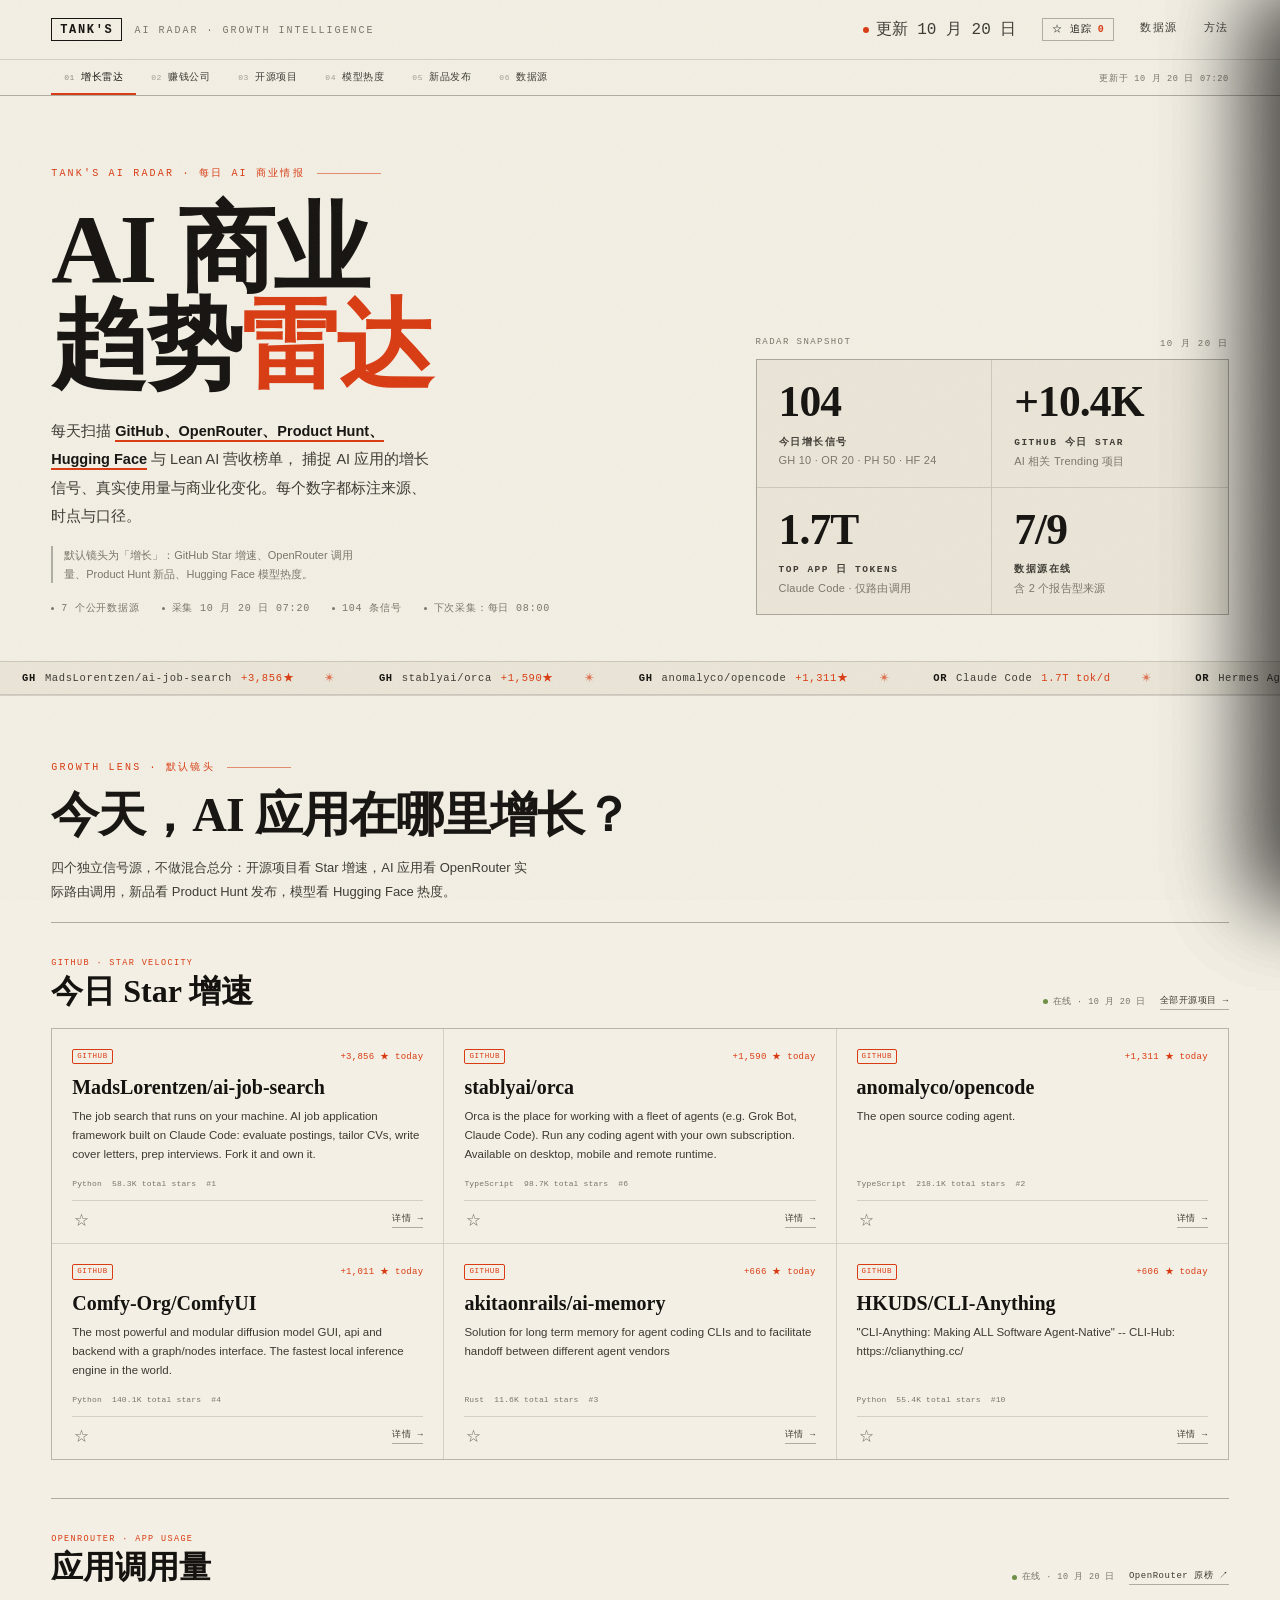
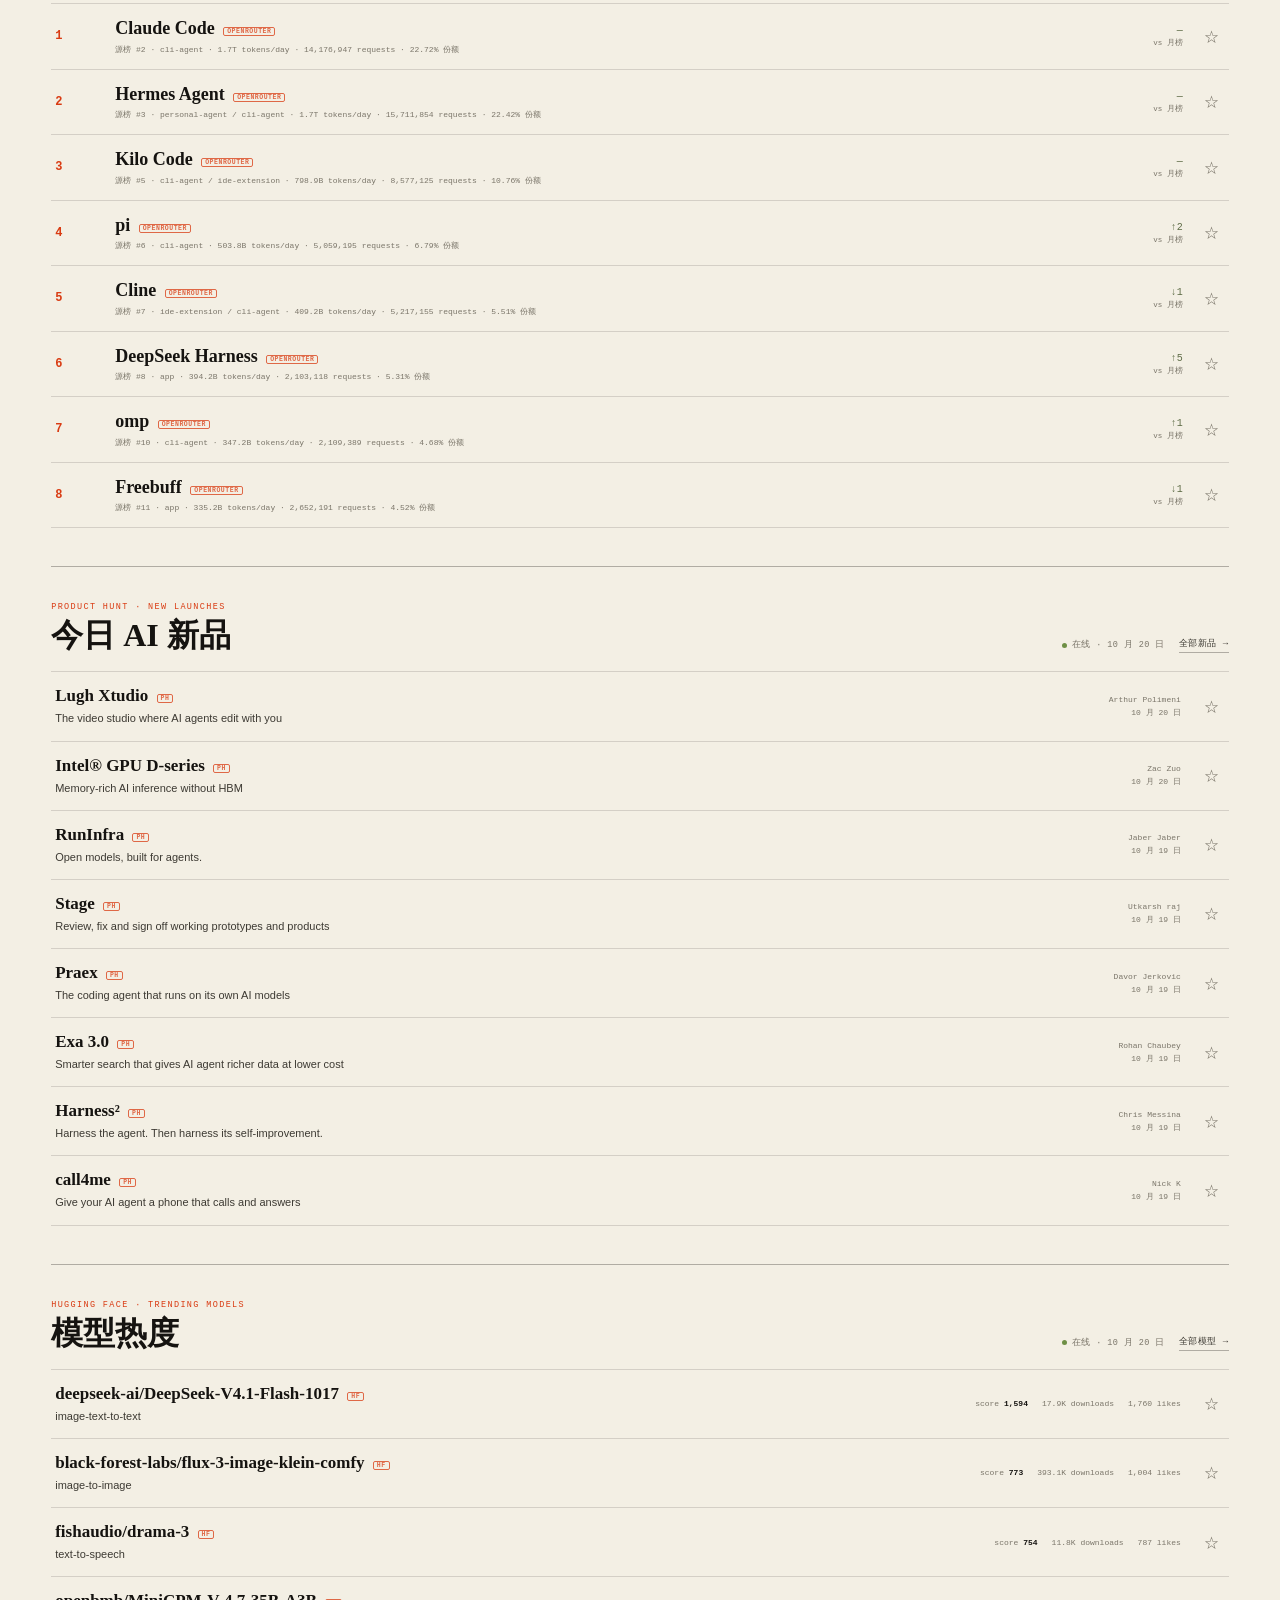
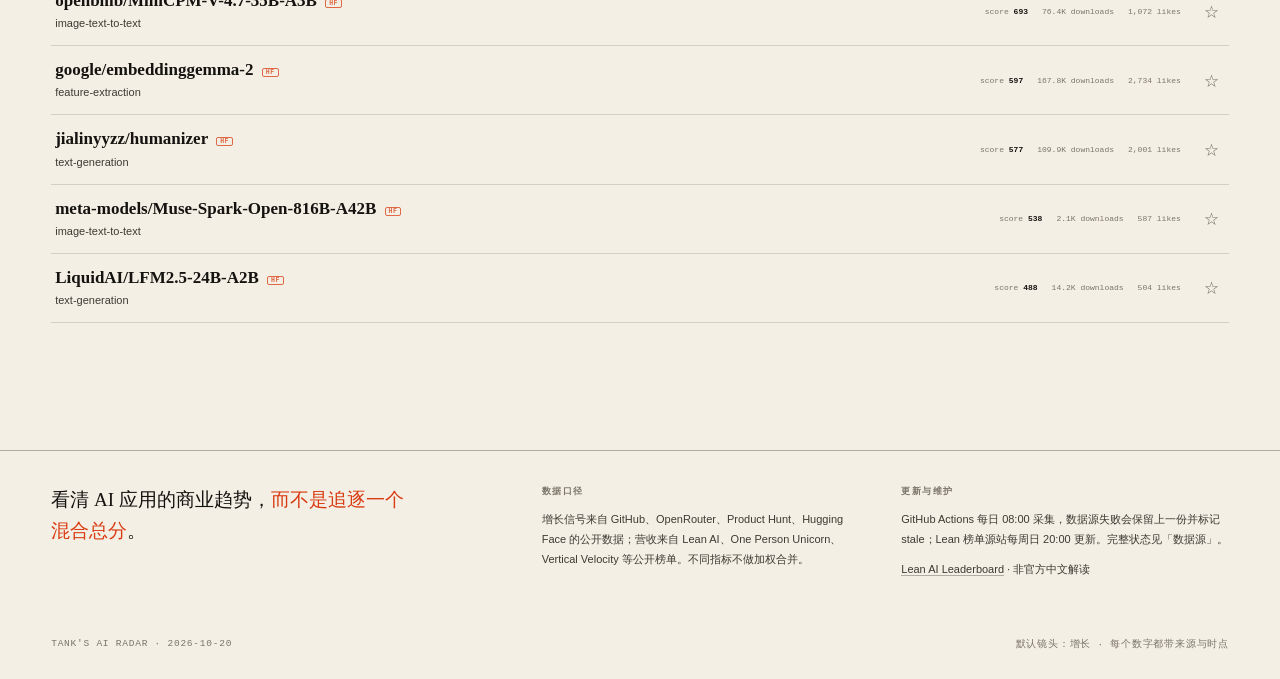
==== index.html @ 56a096f5 "feat: Tank's AI Radar v1 — multi-source growth radar" ====
<!DOCTYPE html>
<html lang="zh-CN">
<head>
<meta charset="UTF-8">
<meta name="viewport" content="width=device-width, initial-scale=1.0">
<meta name="theme-color" content="#f3efe4">
<title>Tank's AI Radar · AI 商业趋势雷达</title>
<meta name="description" content="Tank's AI Radar：每日扫描 GitHub、OpenRouter、Product Hunt、Hugging Face 与 Lean AI 榜单，捕捉 AI 应用的增长信号与商业趋势。">
<meta property="og:title" content="Tank's AI Radar · AI 商业趋势雷达">
<meta property="og:description" content="每日 AI 应用增长信号：GitHub Star 增速、OpenRouter 调用量、Product Hunt 新品、Hugging Face 模型热度与 Lean AI 营收榜。">
<meta property="og:type" content="website">
<style>
:root{
  --paper:#f3efe4;
  --paper-2:#eae5d7;
  --paper-3:#e2dccb;
  --ink:#151310;
  --ink-2:#3d3a33;
  --muted:#7a7569;
  --line:rgba(21,19,16,.14);
  --line-strong:rgba(21,19,16,.3);
  --accent:#d93b12;
  --accent-ink:#b32f0c;
  --olive:#5d6b45;
  --serif:"Songti SC","STSong","Noto Serif SC","Source Han Serif SC","SimSun","宋体","Times New Roman",serif;
  --sans:"PingFang SC","Hiragino Sans GB","Source Han Sans SC","Microsoft YaHei","微软雅黑","Helvetica Neue",Arial,sans-serif;
  --mono:"SF Mono","IBM Plex Mono","JetBrains Mono",Menlo,Consolas,monospace;
  --drawer-bg:#14120f;
  --drawer-fg:#f1ecdf;
  --drawer-muted:#a8a193;
  --drawer-line:rgba(241,236,223,.16);
}
*{box-sizing:border-box;margin:0;padding:0}
html{scroll-behavior:smooth}
body{
  background:var(--paper);
  color:var(--ink);
  font-family:var(--sans);
  -webkit-font-smoothing:antialiased;
  text-rendering:optimizeLegibility;
  overflow-x:hidden;
}
body::before{
  content:"";
  position:fixed;
  inset:0;
  z-index:9999;
  pointer-events:none;
  opacity:.05;
  background-image:url("data:image/svg+xml,%3Csvg xmlns='http://www.w3.org/2000/svg' width='160' height='160'%3E%3Cfilter id='n'%3E%3CfeTurbulence type='fractalNoise' baseFrequency='.82' numOctaves='3' stitchTiles='stitch'/%3E%3C/filter%3E%3Crect width='160' height='160' filter='url(%23n)'/%3E%3C/svg%3E");
}
::selection{background:var(--accent);color:var(--paper)}
button{font:inherit;color:inherit;background:none;border:0;cursor:pointer}
a{color:inherit}
input{font:inherit;color:inherit}
.mono{font-family:var(--mono);font-variant-numeric:tabular-nums}

/* ============ masthead ============ */
.masthead{
  display:flex;align-items:center;justify-content:space-between;
  padding:18px clamp(20px,4vw,56px);
  border-bottom:1px solid var(--line);
  position:relative;z-index:20;
}
.brand{display:flex;align-items:baseline;gap:12px;text-decoration:none}
.brand-mark{
  font-family:var(--mono);font-size:12px;font-weight:600;letter-spacing:.14em;
  border:1px solid var(--ink);padding:5px 8px 4px;line-height:1;
}
.brand-sub{font-family:var(--mono);font-size:10px;letter-spacing:.2em;color:var(--muted);text-transform:uppercase}
.mastnav{display:flex;gap:26px;align-items:center}
.mastnav a{
  font-family:var(--mono);font-size:10.5px;letter-spacing:.14em;text-transform:uppercase;
  text-decoration:none;color:var(--ink-2);border-bottom:1px solid transparent;padding-bottom:2px;
  transition:.2s;
}
.mastnav a:hover{color:var(--accent);border-color:var(--accent)}
.mastnav .live{display:inline-flex;align-items:center;gap:7px;color:var(--ink-2)}
.mastnav .live::before{content:"";width:6px;height:6px;border-radius:50%;background:var(--accent);animation:pulse 2.4s infinite}
@keyframes pulse{0%,100%{opacity:1}50%{opacity:.25}}

/* ============ hero ============ */
.hero{
  padding:clamp(34px,5.5vw,72px) clamp(20px,4vw,56px) 0;
  border-bottom:1px solid var(--line);
  position:relative;
}
.hero-grid{display:grid;grid-template-columns:minmax(0,1.15fr) minmax(360px,.85fr);gap:clamp(28px,5vw,72px);align-items:end}
.kicker{
  font-family:var(--mono);font-size:10px;letter-spacing:.22em;text-transform:uppercase;
  color:var(--accent);display:flex;align-items:center;gap:12px;margin-bottom:22px;
}
.kicker::after{content:"";height:1px;width:64px;background:var(--accent);opacity:.55}
h1{
  font-family:var(--serif);font-weight:600;font-size:clamp(50px,7.6vw,104px);
  line-height:.98;letter-spacing:-.02em;margin-bottom:24px;
}
h1 em{font-style:normal;color:var(--accent)}
.hero-intro{max-width:47ch;font-size:14.5px;line-height:1.95;color:var(--ink-2)}
.hero-intro b{font-weight:600;color:var(--ink);border-bottom:2px solid var(--accent);padding-bottom:1px}
.hero-note{
  margin-top:16px;padding-left:11px;border-left:2px solid var(--line-strong);
  font-size:11px;line-height:1.7;color:var(--muted);max-width:52ch;
}
.hero-meta{
  margin-top:18px;display:flex;flex-wrap:wrap;gap:8px 22px;
  font-family:var(--mono);font-size:10px;letter-spacing:.08em;color:var(--muted);
}
.hero-meta span{display:inline-flex;align-items:center;gap:7px}
.hero-meta span::before{content:"";width:3px;height:3px;background:var(--muted);border-radius:50%}

.stats-wrap{align-self:end}
.stats-cap{
  display:flex;justify-content:space-between;font-family:var(--mono);font-size:9px;
  letter-spacing:.16em;color:var(--muted);padding-bottom:9px;text-transform:uppercase;
}
.stats{
  display:grid;grid-template-columns:1fr 1fr;
  border:1px solid var(--line-strong);
  background:var(--paper-2);
}
.stat{
  padding:20px 22px 18px;
  border-right:1px solid var(--line);
  border-bottom:1px solid var(--line);
  position:relative;
}
.stat:nth-child(2n){border-right:0}
.stat:nth-last-child(-n+2){border-bottom:0}
.stat-value{
  font-family:var(--serif);font-size:clamp(34px,3.4vw,46px);font-weight:600;
  line-height:1;letter-spacing:-.02em;font-variant-numeric:tabular-nums;
}
.stat-value small{font-size:.46em;font-family:var(--mono);letter-spacing:0;margin-left:2px;font-weight:500}
.stat-label{
  margin-top:12px;font-family:var(--mono);font-size:9.5px;letter-spacing:.16em;
  text-transform:uppercase;color:var(--ink-2);font-weight:600;
}
.stat-note{margin-top:5px;font-size:11px;color:var(--muted);letter-spacing:.02em}

.ticker{
  margin:clamp(30px,4vw,46px) calc(clamp(20px,4vw,56px) * -1) 0;
  border-top:1px solid var(--line);border-bottom:1px solid var(--line);
  overflow:hidden;background:var(--paper-2);position:relative;
}
.ticker-track{display:flex;width:max-content;animation:marquee 76s linear infinite}
.ticker:hover .ticker-track{animation-play-state:paused}
.ticker-seq{display:flex;align-items:center;flex:0 0 auto;padding:9px 0}
.ticker-item{
  display:inline-flex;align-items:center;gap:9px;padding:0 22px;
  font-family:var(--mono);font-size:10.5px;letter-spacing:.06em;color:var(--ink-2);white-space:nowrap;
}
.ticker-item b{color:var(--ink);font-weight:600}
.ticker-item .t-accent{color:var(--accent)}
.ticker-item::after{content:"✳";color:var(--accent);opacity:.7;margin-left:22px;font-size:9px}
@keyframes marquee{from{transform:translateX(0)}to{transform:translateX(-50%)}}

/* ============ controls ============ */
.controls{
  position:sticky;top:0;z-index:18;
  background:rgba(243,239,228,.92);
  backdrop-filter:blur(10px);-webkit-backdrop-filter:blur(10px);
  border-bottom:1px solid var(--line-strong);
  padding:14px clamp(20px,4vw,56px) 13px;
}
.controls-row{display:flex;align-items:center;gap:16px;flex-wrap:wrap}
.search{
  display:flex;align-items:center;gap:9px;min-width:220px;flex:1 1 260px;max-width:360px;
  border-bottom:1px solid var(--line-strong);padding-bottom:6px;
}
.search svg{flex:0 0 auto;opacity:.55}
.search input{
  border:0;outline:0;background:transparent;width:100%;font-size:13px;letter-spacing:.01em;
}
.search input::placeholder{color:var(--muted)}
.search-count{
  font-family:var(--mono);font-size:9.5px;letter-spacing:.1em;color:var(--muted);white-space:nowrap;
}
.chips{display:flex;gap:6px;flex-wrap:wrap;flex:1 1 auto}
.chip{
  font-size:11.5px;letter-spacing:.02em;padding:5px 11px;border:1px solid transparent;
  color:var(--ink-2);border-radius:999px;transition:.18s;white-space:nowrap;
}
.chip:hover{border-color:var(--line-strong)}
.chip.active{background:var(--ink);color:var(--paper);border-color:var(--ink)}
#closeBtn{color:#ff6a3d;border-color:rgba(255,106,61,.6)}
#closeBtn:hover{color:#14120f;background:#ff6a3d;border-color:#ff6a3d}
.chip .n{font-family:var(--mono);font-size:9px;opacity:.55;margin-left:4px}
.controls-right{display:flex;align-items:center;gap:12px;margin-left:auto}
.sort-wrap{position:relative;display:flex;align-items:center;gap:8px}
.sort-wrap label{font-family:var(--mono);font-size:9px;letter-spacing:.14em;text-transform:uppercase;color:var(--muted)}
.sort-wrap select{
  appearance:none;background:transparent;border:0;border-bottom:1px solid var(--line-strong);
  font-size:11.5px;padding:3px 22px 5px 0;outline:0;cursor:pointer;
  font-family:var(--sans);color:var(--ink);
}
.sort-wrap::after{content:"▾";position:absolute;right:0;bottom:6px;font-size:9px;pointer-events:none}
.viewtoggle{display:flex;border:1px solid var(--line-strong)}
.viewtoggle button{
  width:32px;height:28px;display:grid;place-items:center;color:var(--muted);transition:.18s;
}
.viewtoggle button + button{border-left:1px solid var(--line-strong)}
.viewtoggle button.active{background:var(--ink);color:var(--paper)}
.viewtoggle svg{width:13px;height:13px}

/* ============ board ============ */
.board{padding:0 clamp(20px,4vw,56px)}
.grid{
  display:grid;grid-template-columns:repeat(3,minmax(0,1fr));
  gap:1px;background:var(--line);border:1px solid var(--line);border-top:0;
}
.card{
  background:var(--paper);padding:24px 24px 18px;display:flex;flex-direction:column;
  min-height:236px;position:relative;cursor:pointer;transition:background .22s,color .22s;
  animation:rise .5s cubic-bezier(.2,.7,.2,1) both;animation-delay:calc(var(--i) * 14ms);
}
@keyframes rise{from{opacity:0;transform:translateY(10px)}to{opacity:1;transform:none}}
.card::after{
  content:"";position:absolute;left:0;right:0;bottom:0;height:2px;background:var(--accent);
  transform:scaleX(0);transform-origin:left;transition:transform .28s ease;
}
.card:hover{background:var(--ink);color:var(--paper)}
.card:focus-visible{outline:2px solid var(--accent);outline-offset:-2px}
.card:hover::after{transform:scaleX(1)}
.card:hover .card-value{color:#c8c2b4}
.card:hover .card-metrics span,.card:hover .card-foot{color:#9c9587}
.card:hover .card-metrics b{color:var(--paper)}
.card:hover .rank{color:#ff6a3d}
.card:hover .name{color:var(--paper)}
.card:hover .name::after{transform:scaleX(1);transform-origin:left}
.card-top{display:flex;align-items:center;justify-content:space-between;margin-bottom:19px}
.rank{
  font-family:var(--mono);font-size:11px;letter-spacing:.05em;color:var(--accent);font-weight:600;
}
.rank::before{content:"NO.";opacity:.5;margin-right:3px;font-size:8.5px;letter-spacing:.1em}
.card-tags{display:inline-flex;align-items:center;gap:7px;flex-wrap:wrap;justify-content:flex-end}
.cat{
  font-family:var(--mono);font-size:9px;letter-spacing:.12em;text-transform:uppercase;color:var(--muted);
  display:inline-flex;align-items:center;gap:6px;
}
.status-tag{
  font-family:var(--mono);font-size:8px;letter-spacing:.06em;color:var(--accent);
  border:1px solid currentColor;border-radius:2px;padding:1px 4px;line-height:1.52;white-space:nowrap;
}
.cat::before{content:"";width:4px;height:4px;background:var(--accent);border-radius:50%}
.card:hover .cat{color:#9c9587}
.card:hover .status-tag{color:#ff8a63}
.name{
  font-family:var(--serif);font-size:clamp(21px,2vw,26px);font-weight:600;line-height:1.15;
  letter-spacing:-.01em;margin-bottom:12px;position:relative;display:inline;
  width:fit-content;max-width:100%;
}
.name::after{
  content:"";position:absolute;left:0;right:0;bottom:1px;height:1px;background:currentColor;
  transform:scaleX(0);transform-origin:right;transition:transform .3s ease;
}
.card-value{
  font-size:13px;line-height:1.75;color:var(--ink-2);margin-bottom:auto;
  display:-webkit-box;-webkit-line-clamp:3;-webkit-box-orient:vertical;overflow:hidden;
}
.card-metrics{
  display:grid;grid-template-columns:repeat(3,1fr);gap:8px;margin-top:20px;
  padding-top:14px;border-top:1px solid var(--line);
}
.card:hover .card-metrics{border-color:rgba(241,236,223,.2)}
.card-metrics div{display:flex;flex-direction:column;gap:4px}
.card-metrics b{font-family:var(--mono);font-size:14px;font-weight:600;letter-spacing:-.02em;line-height:1}
.card-metrics span{font-size:9px;letter-spacing:.08em;color:var(--muted)}
.card-foot{
  display:flex;align-items:center;justify-content:space-between;margin-top:16px;
  font-size:10px;color:var(--muted);letter-spacing:.02em;
}
.card-foot .open{
  font-family:var(--mono);font-size:10px;letter-spacing:.08em;display:inline-flex;align-items:center;gap:5px;
}
.card-foot .open svg{transition:transform .2s}
.card:hover .open svg{transform:translate(2px,-2px)}

.cta-card{
  grid-column:span 2;
  background:var(--paper-2);padding:24px;display:flex;flex-direction:column;justify-content:space-between;
  gap:22px;min-height:236px;text-decoration:none;position:relative;transition:background .22s,color .22s;
}
.cta-card:hover{background:var(--ink);color:var(--paper)}
.cta-card:focus-visible{outline:2px solid var(--accent);outline-offset:-2px}
.cta-card .rank{color:var(--accent)}
.cta-card h2{
  font-family:var(--serif);font-size:clamp(21px,2vw,26px);font-weight:600;line-height:1.3;
  margin-bottom:10px;letter-spacing:-.01em;
}
.cta-card p{font-size:12px;line-height:1.8;color:var(--ink-2)}
.cta-card:hover p{color:#b8b1a3}
.cta-card .cta-top{display:flex;justify-content:space-between;align-items:center}
.cta-card .cat{color:var(--muted)}
.cta-card:hover .cat{color:#9c9587}
.cta-foot{
  display:flex;justify-content:space-between;align-items:center;
  border-top:1px solid var(--line);padding-top:14px;
  font-family:var(--mono);font-size:10px;letter-spacing:.1em;color:var(--accent);
}
.cta-card:hover .cta-foot{border-color:rgba(241,236,223,.2)}
.cta-card:hover .cta-foot{color:#ff8a63}

/* ============ table ============ */
.table-wrap{display:none;border:1px solid var(--line);border-top:0;overflow:visible}
.table-wrap.visible{display:block}
.table-hint{
  display:none;padding:9px 12px;border:1px solid var(--line);border-top:0;
  font-family:var(--mono);font-size:8.5px;letter-spacing:.14em;color:var(--muted);text-align:center;
}
.grid.hidden{display:none}
table{width:100%;border-collapse:collapse;min-width:820px}
thead th{
  position:sticky;top:57px;background:var(--paper-2);z-index:2;
  font-family:var(--mono);font-size:8.5px;letter-spacing:.13em;text-transform:uppercase;
  color:var(--muted);text-align:left;font-weight:500;padding:11px 14px;border-bottom:1px solid var(--line-strong);
  white-space:nowrap;
}
tbody td{padding:12px 14px;border-bottom:1px solid var(--line);font-size:12px;vertical-align:middle}
tbody tr{cursor:pointer;transition:background .15s,color .15s}
tbody tr:hover{background:var(--ink);color:var(--paper)}
tbody tr:focus-visible{outline:2px solid var(--accent);outline-offset:-2px}
tbody tr:hover .t-name,tbody tr:hover .t-value{color:var(--paper)}
tbody tr:hover .t-sub{color:#9c9587}
tbody tr:hover .t-rank{color:#ff6a3d}
.t-rank{font-family:var(--mono);font-size:10px;color:var(--accent);width:44px}
.t-name{font-family:var(--serif);font-size:16px;font-weight:600;white-space:nowrap}
.t-sub{font-size:9.5px;color:var(--muted);margin-top:2px;letter-spacing:.02em}
.t-value{max-width:330px;font-size:11.5px;line-height:1.55;color:var(--ink-2)}
.t-num{font-family:var(--mono);font-size:11px;white-space:nowrap;font-variant-numeric:tabular-nums}
.t-cat{font-size:10px;color:var(--muted);white-space:nowrap}
.t-status{
  display:inline-block;margin-left:7px;vertical-align:2px;font-family:var(--mono);font-size:7.5px;
  letter-spacing:.05em;color:var(--accent);border:1px solid currentColor;border-radius:2px;padding:1px 3px;
}
.t-dot{display:inline-block;width:5px;height:5px;border-radius:50%;background:var(--olive);margin-right:5px;vertical-align:1px}

/* ============ empty / footer ============ */
.empty{display:none;padding:70px 20px;text-align:center;border:1px solid var(--line);border-top:0}
.empty.visible{display:block}
.empty h3{font-family:var(--serif);font-size:24px;font-weight:600;margin-bottom:8px}
.empty p{font-size:12px;color:var(--muted)}
footer.page,footer.site-footer{
  margin-top:clamp(48px,7vw,90px);border-top:1px solid var(--line-strong);
  padding:34px clamp(20px,4vw,56px) 44px;
  display:grid;grid-template-columns:1.4fr 1fr 1fr;gap:32px;
}
.foot-lead{font-family:var(--serif);font-size:19px;line-height:1.6;max-width:38ch}
.foot-lead span{color:var(--accent)}
.foot-col h4{
  font-family:var(--mono);font-size:9px;letter-spacing:.16em;text-transform:uppercase;
  color:var(--muted);margin-bottom:12px;
}
.foot-col p,.foot-col li{font-size:11px;line-height:1.8;color:var(--ink-2)}
.foot-col ul{list-style:none}
.foot-col a{text-decoration:none;border-bottom:1px solid var(--line-strong);transition:.2s}
.foot-col a:hover{color:var(--accent);border-color:var(--accent)}
.copyright{
  padding:14px clamp(20px,4vw,56px) 30px;font-family:var(--mono);font-size:9.5px;
  letter-spacing:.08em;color:var(--muted);display:flex;justify-content:space-between;gap:20px;flex-wrap:wrap;
}

/* ============ drawer ============ */
.backdrop{
  position:fixed;inset:0;background:rgba(15,13,10,.5);backdrop-filter:blur(3px);
  opacity:0;pointer-events:none;transition:opacity .35s;z-index:90;
}
.backdrop.open{opacity:1;pointer-events:auto}
.drawer{
  position:fixed;top:0;right:0;bottom:0;width:min(640px,100vw);background:var(--drawer-bg);
  color:var(--drawer-fg);z-index:100;transform:translateX(101%);
  transition:transform .48s cubic-bezier(.2,.8,.2,1);
  overflow-y:auto;overscroll-behavior:contain;
  box-shadow:-30px 0 80px rgba(0,0,0,.35);
  scrollbar-width:thin;scrollbar-color:#5e574a transparent;
}
.drawer.open{transform:none}
.drawer::-webkit-scrollbar{width:8px}
.drawer::-webkit-scrollbar-thumb{background:#4c4639;border-radius:4px}
.drawer::before{
  content:"";position:absolute;inset:0;pointer-events:none;opacity:.06;
  background-image:url("data:image/svg+xml,%3Csvg xmlns='http://www.w3.org/2000/svg' width='160' height='160'%3E%3Cfilter id='n'%3E%3CfeTurbulence type='fractalNoise' baseFrequency='.82' numOctaves='3' stitchTiles='stitch'/%3E%3C/filter%3E%3Crect width='160' height='160' filter='url(%23n)'/%3E%3C/svg%3E");
}
.drawer-top{
  position:sticky;top:0;z-index:5;display:flex;align-items:center;justify-content:space-between;
  padding:14px 26px;background:rgba(20,18,15,.94);backdrop-filter:blur(8px);
  border-bottom:1px solid var(--drawer-line);
}
.drawer-top .idx{font-family:var(--mono);font-size:9.5px;letter-spacing:.14em;color:var(--drawer-muted)}
.drawer-top .idx b{color:var(--drawer-fg);font-weight:600}
.drawer-actions{display:flex;align-items:center;gap:6px}
.iconbtn{
  width:32px;height:32px;border:1px solid var(--drawer-line);border-radius:50%;
  display:grid;place-items:center;color:var(--drawer-muted);transition:.2s;
}
.iconbtn:hover{color:var(--drawer-fg);border-color:var(--drawer-fg);transform:rotate(90deg)}
.iconbtn:focus-visible{outline:2px solid #ff6a3d;outline-offset:3px}
.chip:focus-visible,select:focus-visible,input:focus-visible{outline:2px solid var(--accent);outline-offset:2px}
.iconbtn.nav:hover{transform:none;background:rgba(241,236,223,.08)}
.iconbtn svg{width:13px;height:13px}
.drawer-inner{padding:30px clamp(22px,5vw,44px) 50px;position:relative}
.drawer-cat{
  font-family:var(--mono);font-size:9.5px;letter-spacing:.2em;text-transform:uppercase;
  color:#ff6a3d;display:flex;align-items:center;gap:10px;margin-bottom:16px;
}
.drawer-cat::after{content:"";height:1px;flex:1;background:var(--drawer-line)}
.drawer h2{
  font-family:var(--serif);font-size:clamp(36px,5vw,50px);font-weight:600;line-height:1.04;
  letter-spacing:-.02em;margin-bottom:10px;
}
.drawer-sub{font-size:11.5px;color:var(--drawer-muted);letter-spacing:.02em;display:flex;flex-wrap:wrap;gap:5px 14px}
.drawer-sub span{display:inline-flex;align-items:center;gap:6px}
.drawer-sub span::before{content:"/";opacity:.4}
.drawer-sub span:first-child::before{display:none}
.status-banner{
  margin-top:18px;padding:10px 13px;border:1px solid rgba(255,106,61,.38);
  background:rgba(255,106,61,.07);font-size:11px;line-height:1.75;color:#e7c0b2;
}
.status-banner span{
  display:inline-block;margin-right:7px;font-family:var(--mono);font-size:9px;letter-spacing:.1em;
  color:#ff6a3d;text-transform:uppercase;
}
.drawer-value{
  margin:26px 0 4px;padding:18px 20px;border-left:2px solid var(--accent);
  background:rgba(241,236,223,.045);
  font-family:var(--serif);font-size:20px;line-height:1.6;letter-spacing:.01em;
}
.drawer-value .q{color:#ff6a3d;font-family:var(--mono);font-size:11px;letter-spacing:.1em;display:block;margin-bottom:8px;text-transform:uppercase}
.drawer-metrics{
  display:grid;grid-template-columns:repeat(4,1fr);gap:1px;background:var(--drawer-line);
  border:1px solid var(--drawer-line);margin:26px 0 2px;
}
.dm{background:var(--drawer-bg);padding:13px 12px 12px}
.dm b{display:block;font-family:var(--mono);font-size:15px;font-weight:600;letter-spacing:-.02em;white-space:nowrap;overflow:hidden;text-overflow:ellipsis}
.dm span{display:block;font-size:8.5px;letter-spacing:.1em;color:var(--drawer-muted);margin-top:5px;text-transform:uppercase}
.section{padding:28px 0 2px;border-top:1px solid var(--drawer-line);margin-top:26px}
.section-head{display:flex;align-items:baseline;gap:12px;margin-bottom:14px}
.section-num{font-family:var(--mono);font-size:9px;letter-spacing:.1em;color:#ff6a3d}
.section h3{font-family:var(--serif);font-size:19px;font-weight:600;letter-spacing:.02em}
.section p{font-size:13.5px;line-height:1.98;color:#d6d0c3;letter-spacing:.01em;text-align:justify}
.section .tagline{
  font-family:var(--mono);font-size:9px;letter-spacing:.14em;color:var(--drawer-muted);
  text-transform:uppercase;margin-top:12px;
}
.drawer-foot{
  margin-top:34px;padding-top:20px;border-top:1px solid var(--drawer-line);
  display:flex;flex-wrap:wrap;align-items:center;gap:10px 18px;
  font-family:var(--mono);font-size:9px;letter-spacing:.06em;color:var(--drawer-muted);
}
.conf{display:inline-flex;align-items:center;gap:6px}
.conf i{width:5px;height:5px;border-radius:50%;display:inline-block}
.conf.high i{background:#93b06a}.conf.medium i{background:#d9a441}.conf.low i{background:#c4533e}
.drawer-sources{margin-top:16px;display:flex;flex-direction:column;gap:5px}
.drawer-sources a{
  font-family:var(--mono);font-size:10px;line-height:1.5;color:#bdb5a5;text-decoration:none;
  border-bottom:1px solid transparent;word-break:break-all;transition:.2s;
}
.drawer-sources a:hover{color:#ff6a3d;border-color:#ff6a3d}
.drawer-sources .src-label{font-family:var(--mono);font-size:9px;letter-spacing:.14em;color:var(--drawer-muted);margin-bottom:4px;text-transform:uppercase}
.drawer-note{
  margin-top:18px;font-size:10.5px;line-height:1.8;color:#8f887a;
}
.drawer-nav{display:flex;gap:10px;margin-top:26px}
.drawer-nav button{
  flex:1;border:1px solid var(--drawer-line);padding:11px 14px;text-align:left;
  display:flex;flex-direction:column;gap:4px;transition:.2s;
}
.drawer-nav button:hover:not(:disabled){border-color:var(--drawer-fg);background:rgba(241,236,223,.05)}
.drawer-nav button:disabled{opacity:.3;cursor:default}
.drawer-nav small{font-family:var(--mono);font-size:8px;letter-spacing:.12em;color:var(--drawer-muted)}
.drawer-nav span{font-family:var(--serif);font-size:14px;letter-spacing:.01em}
.drawer-nav .next{text-align:right;align-items:flex-end}

@media (max-width:1080px){
  .table-wrap{overflow-x:auto}
  .table-wrap.visible + .table-hint{display:block}
  thead th{top:0}
  .hero-grid{grid-template-columns:1fr;align-items:start}
  .stats{max-width:560px}
  .grid{grid-template-columns:repeat(2,minmax(0,1fr))}
  footer.page,footer.site-footer{grid-template-columns:1fr 1fr}
}
@media (max-width:720px){
  .mastnav a:not(.live){display:none}
  .brand-sub{display:none}
  h1{font-size:clamp(44px,13vw,64px)}
  .grid{grid-template-columns:1fr}
  .card{min-height:0;padding:20px 20px 16px}
  .cta-card{grid-column:span 1;min-height:0}
  .controls{padding:12px 20px}
  .controls-right{width:100%;justify-content:space-between}
  .search{max-width:none}
  .chips{flex-wrap:nowrap;overflow-x:auto;scrollbar-width:none}
  .chips::-webkit-scrollbar{display:none}
  .drawer{width:100vw}
  .drawer-metrics{grid-template-columns:repeat(2,1fr)}
  footer.page,footer.site-footer{grid-template-columns:1fr;gap:24px}
}
@media (prefers-reduced-motion:reduce){
  *,*::before,*::after{animation-duration:.01ms !important;animation-iteration-count:1 !important;transition-duration:.01ms !important;scroll-behavior:auto !important}
}
/* ============================================================
   tracker / watchlist / news additions
   ============================================================ */
body.no-scroll{overflow:hidden}

/* masthead tracker */
.tracker-btn{
  font-family:var(--mono);font-size:10px;letter-spacing:.08em;color:var(--ink);
  border:1px solid var(--line-strong);padding:5px 9px 4px;line-height:1.2;
  display:inline-flex;align-items:center;gap:6px;transition:.18s;white-space:nowrap;
}
.tracker-btn b{color:var(--accent);font-weight:600}
.tracker-btn:hover{background:var(--ink);color:var(--paper);border-color:var(--ink)}
.tracker-btn:hover b{color:var(--paper)}

/* watch star on cards */
.foot-right{display:inline-flex;align-items:center;gap:8px}
.watch{
  font-size:15px;line-height:1;color:var(--muted);padding:1px 2px;transition:.18s;
  border:0;background:none;cursor:pointer;
}
.watch:hover{color:var(--accent);transform:scale(1.15)}
.watch.on{color:var(--accent)}
.card:hover .watch{color:#9c9587}
.card:hover .watch.on{color:#ff8a63}
.card:hover .watch:hover{color:#ff8a63}

/* watch star in table */
.t-watch{
  font-size:12px;line-height:1;color:var(--muted);padding:0;margin-right:6px;
  vertical-align:2px;border:0;background:none;cursor:pointer;transition:.15s;
}
.t-watch:hover{color:var(--accent)}
.t-watch.on{color:var(--accent)}
tbody tr:hover .t-watch{color:#9c9587}
tbody tr:hover .t-watch.on{color:#ff8a63}

/* drawer action links + facts */
.drawer-links{display:flex;flex-wrap:wrap;gap:7px;margin-top:18px}
.pill-link{
  display:inline-flex;align-items:center;gap:5px;border:1px solid var(--drawer-line);
  background:transparent;color:#cfc9bd;text-decoration:none;
  font-family:var(--mono);font-size:9.5px;letter-spacing:.05em;padding:6px 9px 5px;
  transition:.18s;line-height:1.2;
}
.pill-link:hover{border-color:#ff6a3d;color:#ff8a63}
.pill-link.watch-pill.on{border-color:#ff6a3d;color:#ff8a63}
.drawer-facts{
  display:grid;grid-template-columns:1fr 1fr;column-gap:32px;position:relative;
  border-top:1px solid var(--drawer-line);border-bottom:1px solid var(--drawer-line);
  margin-top:14px;
}
.drawer-facts div{
  display:flex;justify-content:space-between;gap:10px;align-items:baseline;
  padding:9px 0;font-size:10.5px;color:#cfc9bd;border-bottom:1px dotted rgba(241,236,223,.1);
}
.drawer-facts div:nth-last-child(-n+2){border-bottom:0}
@media (min-width:721px){
  .drawer-facts::before{content:"";position:absolute;left:50%;top:8px;bottom:8px;width:1px;background:var(--drawer-line);pointer-events:none}
}
.drawer-facts span{font-family:var(--mono);font-size:8.5px;letter-spacing:.1em;color:var(--drawer-muted);text-transform:uppercase;white-space:nowrap}
.drawer-facts a{color:#bdb5a5;text-decoration:none;border-bottom:1px solid transparent;transition:.18s;text-align:right;word-break:break-all}
.drawer-facts a:hover{color:#ff8a63;border-color:#ff6a3d}

/* layer z-index */
#trackerBackdrop{z-index:105}
#tracker{z-index:110}
#addBackdrop{z-index:115}
#addPanel{z-index:120}
#newsBackdrop{z-index:145}
#newsPanel{z-index:150}
#toast{z-index:200}

/* ============================================================
   tracker drawer
   ============================================================ */
.tracker-sub{font-size:12px;line-height:1.75;color:var(--drawer-muted);margin:10px 0 22px;max-width:48ch}
.sync-card{
  border:1px solid var(--drawer-line);background:rgba(241,236,223,.035);
  padding:15px 16px 13px;margin-bottom:20px;
}
.sync-head{display:flex;align-items:center;gap:8px;font-size:11px;color:#e9e3d5}
.sync-head b{font-weight:600;letter-spacing:.02em}
.sync-dot{width:6px;height:6px;border-radius:50%;background:#93b06a;flex:0 0 auto}
.sync-dot.due{background:#ff6a3d;animation:pulse 2.4s infinite}
.sync-status{margin-left:auto;font-family:var(--mono);font-size:8.5px;letter-spacing:.05em;color:var(--drawer-muted)}
.due-badge{
  font-family:var(--mono);font-size:8px;letter-spacing:.05em;color:#ff8a63;
  border:1px solid currentColor;padding:1px 4px;border-radius:2px;
}
.sync-grid{display:grid;grid-template-columns:repeat(3,1fr);gap:1px;background:var(--drawer-line);margin:14px 0 12px}
.sync-grid>div{background:var(--drawer-bg);padding:9px 10px}
.sync-grid span{display:block;font-family:var(--mono);font-size:8px;letter-spacing:.1em;color:var(--drawer-muted);text-transform:uppercase;margin-bottom:5px}
.sync-grid b{display:block;font-size:11px;font-weight:500;color:#e9e3d5;line-height:1.4}
.sync-actions{display:flex;align-items:center;gap:8px;flex-wrap:wrap}
.btn-solid{
  background:#ff6a3d;color:#14120f;border:1px solid #ff6a3d;
  font-family:var(--mono);font-size:9.5px;letter-spacing:.05em;padding:7px 10px 6px;
  cursor:pointer;transition:.18s;font-weight:600;
}
.btn-solid:hover{background:#ff8a63;border-color:#ff8a63}
.btn-solid:disabled{opacity:.5;cursor:default}
.btn-ghost{
  background:transparent;color:#cfc9bd;border:1px solid var(--drawer-line);
  font-family:var(--mono);font-size:9.5px;letter-spacing:.05em;padding:7px 10px 6px;cursor:pointer;transition:.18s;
}
.btn-ghost:hover{border-color:#ff6a3d;color:#ff8a63}
.auto-toggle{display:inline-flex;align-items:center;gap:5px;font-size:10px;color:var(--drawer-muted);margin-left:2px;cursor:pointer}
.auto-toggle input{accent-color:#ff6a3d}
.sync-note{font-size:9.5px;line-height:1.7;color:#8f887a;margin-top:11px}
.sync-error{font-size:9.5px;line-height:1.6;color:#ff8a63;margin-top:8px}
.sync-backup{display:flex;gap:12px;margin-top:10px;padding-top:9px;border-top:1px dotted rgba(241,236,223,.12)}
.sync-backup button{
  font-family:var(--mono);font-size:8.5px;letter-spacing:.05em;color:var(--drawer-muted);
  border:0;background:none;padding:0;text-decoration:underline;text-underline-offset:3px;cursor:pointer;
}
.sync-backup button:hover{color:#ff8a63}

.track-toolbar{display:flex;align-items:center;justify-content:space-between;margin:4px 0 12px}
.track-toolbar>div{font-family:var(--mono);font-size:9.5px;letter-spacing:.08em;color:var(--drawer-muted);text-transform:uppercase}
.track-count{color:#ff6a3d;font-size:13px;font-weight:600;margin-right:3px}
.track-list{display:flex;flex-direction:column;gap:9px}
.track-item{
  border:1px solid var(--drawer-line);padding:12px 13px 11px;
  background:rgba(241,236,223,.025);transition:.18s;
}
.track-item:hover{border-color:rgba(241,236,223,.32);background:rgba(241,236,223,.04)}
.track-item.is-due{border-left:2px solid #ff6a3d}
.track-head{display:flex;align-items:center;gap:8px}
.type-badge{
  font-family:var(--mono);font-size:7.5px;letter-spacing:.08em;color:#cfc9bd;
  border:1px solid currentColor;padding:1px 4px;border-radius:2px;white-space:nowrap;opacity:.75;
}
.type-badge.github{color:#8fb0ff}
.type-badge.custom{color:#d9a441}
.track-name{
  font-family:var(--serif);font-size:17px;font-weight:600;color:#f1ecdf;
  text-align:left;line-height:1.25;border:0;background:none;cursor:pointer;padding:0;
  overflow:hidden;text-overflow:ellipsis;white-space:nowrap;
}
.track-name:hover{color:#ff8a63}
.due-pill{margin-left:auto;font-family:var(--mono);font-size:8px;letter-spacing:.06em;color:var(--drawer-muted);border:1px solid var(--drawer-line);padding:1px 5px;border-radius:2px;white-space:nowrap}
.due-pill.due{color:#ff8a63;border-color:rgba(255,106,61,.6)}
.track-del{
  width:20px;height:20px;display:grid;place-items:center;border:0;background:none;
  color:var(--drawer-muted);font-size:16px;line-height:1;cursor:pointer;transition:.18s;flex:0 0 auto;
}
.track-del:hover{color:#ff5a3a}
.track-meta{display:flex;flex-wrap:wrap;gap:3px 10px;margin-top:7px;font-family:var(--mono);font-size:8.5px;letter-spacing:.02em;color:var(--drawer-muted)}
.track-meta span{position:relative}
.track-meta span+span::before{content:"·";position:absolute;left:-7px;opacity:.5}
.track-note{font-size:10.5px;line-height:1.6;color:#a8a193;margin-top:7px}
.track-error{font-size:9.5px;line-height:1.6;color:#ff8a63;margin-top:6px}
.track-actions{display:flex;align-items:center;gap:7px;flex-wrap:wrap;margin-top:10px;padding-top:9px;border-top:1px dotted rgba(241,236,223,.12)}
.mini-select{
  background:transparent;color:#cfc9bd;border:1px solid var(--drawer-line);
  font-family:var(--mono);font-size:8.5px;padding:3px 4px;outline:none;cursor:pointer;max-width:86px;
}
.mini-select option{background:#14120f;color:#f1ecdf}
.mini-select:focus{border-color:#ff6a3d}
.track-cycle{font-family:var(--mono);font-size:8px;color:var(--drawer-muted);white-space:nowrap}
.track-spacer{flex:1}
.track-link{font-family:var(--mono);font-size:8.5px;color:#bdb5a5;text-decoration:none;border-bottom:1px solid transparent;white-space:nowrap}
.track-link:hover{color:#ff8a63;border-color:#ff6a3d}
.btn-mini{
  border:1px solid var(--drawer-line);background:transparent;color:#cfc9bd;
  font-family:var(--mono);font-size:8.5px;letter-spacing:.04em;padding:3px 7px;cursor:pointer;transition:.18s;white-space:nowrap;
}
.btn-mini:hover{border-color:#ff6a3d;color:#ff8a63}
.btn-mini:disabled{opacity:.5;cursor:default}
.track-empty{
  border:1px dashed rgba(241,236,223,.25);padding:32px 18px;text-align:center;
  display:flex;flex-direction:column;align-items:center;gap:8px;
}
.track-empty-star{font-size:36px;color:#ff6a3d;line-height:1;margin-bottom:2px}
.track-empty p{font-family:var(--serif);font-size:16px;color:#e9e3d5}
.track-empty p.muted{font-family:var(--sans);font-size:11px;line-height:1.7;color:var(--drawer-muted);max-width:36ch;margin-bottom:6px}
.tracker-foot{margin-top:22px;padding-top:12px;border-top:1px solid var(--drawer-line);font-size:9px;line-height:1.7;color:#7f786a}

/* ============================================================
   add panel form
   ============================================================ */
.seg{display:flex;border:1px solid var(--drawer-line);margin:18px 0 4px}
.seg button{
  flex:1;padding:8px 10px;font-family:var(--mono);font-size:9.5px;letter-spacing:.08em;
  color:var(--drawer-muted);background:transparent;border:0;cursor:pointer;transition:.18s;
}
.seg button+button{border-left:1px solid var(--drawer-line)}
.seg button.active{background:var(--paper);color:var(--ink)}
.field{margin-top:17px}
.field label{
  display:block;font-family:var(--mono);font-size:8.5px;letter-spacing:.12em;
  text-transform:uppercase;color:var(--drawer-muted);margin-bottom:6px;
}
.field label em{color:#ff6a3d;font-style:normal}
.field input,.field select{
  width:100%;background:transparent;border:0;border-bottom:1px solid var(--drawer-line);
  color:#f1ecdf;font-family:var(--sans);font-size:13px;padding:7px 0;outline:none;transition:.18s;
}
.field input::placeholder{color:#6f695d}
.field input:focus,.field select:focus{border-color:#ff6a3d}
.field select option{background:#14120f;color:#f1ecdf}
.form-error{color:#ff8a63;font-size:10px;line-height:1.6;min-height:16px;margin-top:10px}
.form-submit{
  width:100%;margin-top:12px;background:#ff6a3d;border:1px solid #ff6a3d;color:#14120f;
  font-family:var(--mono);font-size:10px;letter-spacing:.1em;padding:12px;cursor:pointer;transition:.18s;
}
.form-submit:hover{background:#ff8a63;border-color:#ff8a63}
.form-submit:disabled{opacity:.55;cursor:default}

/* ============================================================
   news modal
   ============================================================ */
.modal-panel{
  position:fixed;top:8vh;left:50%;width:min(760px,92vw);max-height:84vh;
  background:var(--drawer-bg);color:var(--drawer-fg);z-index:130;
  transform:translate(-50%,14px);opacity:0;pointer-events:none;
  transition:opacity .3s,transform .38s cubic-bezier(.2,.8,.2,1);
  overflow-y:auto;overscroll-behavior:contain;box-shadow:0 30px 100px rgba(0,0,0,.5);
  scrollbar-width:thin;scrollbar-color:#5e574a transparent;
}
.modal-panel.open{opacity:1;pointer-events:auto;transform:translate(-50%,0)}
.modal-panel::before{
  content:"";position:absolute;inset:0;pointer-events:none;opacity:.06;
  background-image:url("data:image/svg+xml,%3Csvg xmlns='http://www.w3.org/2000/svg' width='160' height='160'%3E%3Cfilter id='n'%3E%3CfeTurbulence type='fractalNoise' baseFrequency='.82' numOctaves='3' stitchTiles='stitch'/%3E%3C/filter%3E%3Crect width='160' height='160' filter='url(%23n)'/%3E%3C/svg%3E");
}
.modal-top{
  position:sticky;top:0;z-index:5;display:flex;align-items:center;justify-content:space-between;
  padding:13px 22px;background:rgba(20,18,15,.96);backdrop-filter:blur(8px);
  border-bottom:1px solid var(--drawer-line);
}
.modal-top .idx{font-family:var(--mono);font-size:9px;letter-spacing:.13em;color:var(--drawer-muted)}
.modal-top .idx b{color:var(--drawer-fg);font-weight:600}
.modal-top .idx #newsTitle{color:#ff6a3d;font-weight:600;margin-left:3px}
.modal-body{padding:28px clamp(20px,4vw,38px) 34px;position:relative}
.news-head{padding-bottom:18px}
.news-head h2{font-family:var(--serif);font-size:clamp(30px,4vw,40px);line-height:1.12;margin:4px 0 14px;font-weight:600}
.news-q{display:block;font-family:var(--mono);font-size:8.5px;letter-spacing:.08em;color:var(--drawer-muted);margin-top:8px;font-weight:400}
.news-links{display:flex;flex-wrap:wrap;gap:6px}
.news-links a{
  font-family:var(--mono);font-size:8.5px;letter-spacing:.03em;color:#cfc9bd;text-decoration:none;
  border:1px solid var(--drawer-line);padding:5px 7px;transition:.18s;
}
.news-links a:hover{border-color:#ff6a3d;color:#ff8a63}
.news-section{border-top:1px solid var(--drawer-line);padding-top:18px;margin-top:20px}
.news-section-head{
  display:flex;align-items:center;justify-content:space-between;gap:12px;
  font-family:var(--mono);font-size:8.5px;letter-spacing:.13em;color:var(--drawer-muted);
  text-transform:uppercase;margin-bottom:8px;
}
.news-section-head a{color:#bdb5a5;text-decoration:none;border-bottom:1px solid transparent}
.news-section-head a:hover{color:#ff8a63;border-color:#ff6a3d}
.news-feed{display:flex;flex-direction:column}
.news-item{display:block;text-decoration:none;color:inherit;padding:10px 0;border-bottom:1px dotted rgba(241,236,223,.14);transition:.18s}
.news-item:hover .news-title{color:#ff8a63}
.news-item:last-child{border-bottom:0}
.news-title{font-size:13px;line-height:1.55;color:#e9e3d5;margin-bottom:5px}
.news-meta{display:flex;flex-wrap:wrap;gap:4px 10px;font-family:var(--mono);font-size:8px;letter-spacing:.03em;color:#8f887a}
.news-domain{color:#d9a441}
.news-loading,.news-empty{font-size:11px;line-height:1.7;color:var(--drawer-muted);padding:14px 0}
.news-note{font-size:9px;line-height:1.7;color:#7f786a;margin-top:18px;border-top:1px solid var(--drawer-line);padding-top:12px}
.release-list{display:flex;flex-direction:column}
.release-item{
  display:flex;align-items:baseline;gap:10px;padding:8px 0;text-decoration:none;
  border-bottom:1px dotted rgba(241,236,223,.14);color:#cfc9bd;font-size:10.5px;
}
.release-item:last-child{border-bottom:0}
.release-item b{font-family:var(--mono);color:#ff8a63;font-size:9.5px;flex:0 0 auto}
.release-item span{flex:1;overflow:hidden;text-overflow:ellipsis;white-space:nowrap}
.release-item time{font-family:var(--mono);font-size:8px;color:#8f887a;flex:0 0 auto}

/* toast */
.toast{
  position:fixed;left:50%;bottom:24px;transform:translate(-50%,16px);
  background:var(--ink);color:var(--paper);padding:10px 15px;z-index:200;
  display:flex;align-items:center;gap:14px;max-width:min(92vw,560px);
  font-size:11.5px;line-height:1.5;opacity:0;pointer-events:none;
  transition:opacity .25s,transform .3s;box-shadow:0 10px 40px rgba(0,0,0,.3);
}
.toast.show{opacity:1;pointer-events:auto;transform:translate(-50%,0)}
.toast button{
  border:0;background:none;color:#ff8a63;font-family:var(--mono);font-size:9px;
  letter-spacing:.08em;text-decoration:underline;text-underline-offset:3px;cursor:pointer;white-space:nowrap;
}

/* responsive */
@media (max-width:1080px){
  .drawer-facts{grid-template-columns:1fr}
  .drawer-facts div:nth-last-child(-n+2){border-bottom:1px dotted rgba(241,236,223,.1)}
  .drawer-facts div:last-child{border-bottom:0}
}
@media (max-width:720px){
  .masthead{gap:8px}
  .tracker-btn{font-size:9px;padding:4px 7px}
  .sync-grid{grid-template-columns:1fr 1fr}
  .sync-grid>div:last-child{grid-column:span 2}
  .track-actions{gap:6px}
  .track-item{padding:11px 11px 10px}
  .modal-panel{top:3vh;width:94vw;max-height:92vh}
  .modal-body{padding:22px 18px 28px}
  .news-head h2{font-size:28px}
  .drawer-links{gap:6px}
  .pill-link{font-size:8.5px;padding:5px 7px}
  .toast{bottom:14px;font-size:11px}
}

/* ============================================================
   Tank's AI Radar · multi-lens layout
   ============================================================ */
.page.hidden{display:none}
.lensbar{
  display:flex;align-items:center;gap:2px;flex-wrap:wrap;
  padding:0 clamp(20px,4vw,56px);border-bottom:1px solid var(--line-strong);
  background:var(--paper);position:relative;z-index:18;
}
.lensbtn{
  font-family:var(--mono);font-size:9.5px;letter-spacing:.06em;color:var(--ink-2);
  padding:11px 13px 9px;border:0;border-bottom:2px solid transparent;background:none;cursor:pointer;
  display:inline-flex;align-items:center;gap:6px;transition:.18s;white-space:nowrap;
}
.lensbtn span{font-size:8px;opacity:.45}
.lensbtn:hover{color:var(--accent)}
.lensbtn.active{color:var(--ink);border-color:var(--accent)}
.lensbar-meta{margin-left:auto;font-size:8.5px;letter-spacing:.08em;color:var(--muted);padding:11px 0 9px;white-space:nowrap}

.page{max-width:1600px;margin:0 auto;padding:0 clamp(20px,4vw,56px)}
.page-lead{max-width:900px;padding:clamp(38px,5vw,64px) 0 18px}
.page-lead .kicker{margin-bottom:14px}
.page-lead h2{font-family:var(--serif);font-size:clamp(32px,4.2vw,48px);font-weight:600;line-height:1.12;letter-spacing:-.02em;margin-bottom:14px}
.page-lead p{font-size:13px;line-height:1.85;color:var(--ink-2);max-width:66ch}

/* radar sections */
.radar-section{border-top:1px solid var(--line-strong);padding:28px 0 38px}
.radar-head{display:flex;align-items:flex-end;justify-content:space-between;gap:20px;margin-bottom:18px}
.radar-head h3{font-family:var(--serif);font-size:clamp(24px,2.6vw,32px);font-weight:600;line-height:1.1;margin-top:5px}
.radar-head-right{display:flex;align-items:center;gap:14px;flex-wrap:wrap;justify-content:flex-end}
.eyebrow{font-family:var(--mono);font-size:8.5px;letter-spacing:.16em;text-transform:uppercase;color:var(--accent)}
.text-link{font-family:var(--mono);font-size:9px;letter-spacing:.06em;color:var(--ink-2);border:0;border-bottom:1px solid var(--line-strong);background:none;padding:0 0 2px;cursor:pointer;text-decoration:none;white-space:nowrap;transition:.18s}
.text-link:hover{color:var(--accent);border-color:var(--accent)}
.source-state{font-family:var(--mono);font-size:8.5px;letter-spacing:.05em;color:var(--muted);display:inline-flex;align-items:center;gap:5px}
.source-state::before{content:"";width:5px;height:5px;border-radius:50%;background:var(--muted)}
.source-state.ok::before{background:#6e8f45}
.source-state.stale::before{background:#d9a441}
.source-state.error::before{background:#c4533e}
.source-state.manual::before{background:#8f887a}

/* GitHub cards */
.signal-grid{display:grid;grid-template-columns:repeat(3,minmax(0,1fr));gap:1px;background:var(--line);border:1px solid var(--line)}
.signal-card{background:var(--paper);padding:20px 20px 15px;display:flex;flex-direction:column;min-height:190px;cursor:pointer;transition:.2s;position:relative}
.signal-card:hover{background:var(--ink);color:var(--paper)}
.signal-card:hover .signal-card-meta{color:#9c9587}
.signal-card:hover .signal-hot{color:#ff8a63}
.signal-card-top{display:flex;align-items:center;justify-content:space-between;gap:8px;margin-bottom:12px}
.source-badge{font-family:var(--mono);font-size:7.5px;letter-spacing:.08em;border:1px solid currentColor;color:var(--accent);padding:1px 4px;border-radius:2px;white-space:nowrap;line-height:1.5}
.source-badge.small{font-size:6.5px;padding:0 3px;margin-left:4px;vertical-align:1px;opacity:.75}
.signal-hot{font-family:var(--mono);font-size:9px;letter-spacing:.03em;color:var(--accent);white-space:nowrap}
.signal-card h3{font-family:var(--serif);font-size:20px;font-weight:600;line-height:1.18;margin-bottom:8px;word-break:break-word}
.signal-card p{font-size:11.5px;line-height:1.65;color:var(--ink-2);display:-webkit-box;-webkit-line-clamp:3;-webkit-box-orient:vertical;overflow:hidden;margin-bottom:auto}
.signal-card:hover p{color:#b8b1a3}
.signal-card-meta{display:flex;flex-wrap:wrap;gap:4px 10px;margin-top:15px;font-family:var(--mono);font-size:8px;color:var(--muted);letter-spacing:.02em}
.signal-card-foot{display:flex;align-items:center;justify-content:space-between;margin-top:12px;padding-top:10px;border-top:1px solid var(--line)}
.signal-card:hover .signal-card-foot{border-color:rgba(241,236,223,.2)}
.signal-watch{border:0;background:none;color:var(--muted);font-size:15px;line-height:1;padding:1px 2px;cursor:pointer;transition:.18s;flex:0 0 auto}
.signal-watch:hover{color:var(--accent);transform:scale(1.15)}
.signal-watch.on{color:var(--accent)}
.signal-card:hover .signal-watch{color:#9c9587}
.signal-card:hover .signal-watch.on{color:#ff8a63}

/* OpenRouter / launch / model lists */
.radar-list{border-top:1px solid var(--line)}
.radar-item{display:grid;grid-template-columns:44px minmax(0,1fr) 90px 26px;align-items:center;gap:16px;padding:13px 4px;border-bottom:1px solid var(--line);cursor:pointer;transition:.16s}
.radar-item:hover{background:var(--paper-2);padding-left:10px;padding-right:10px}
.radar-rank{font-family:var(--mono);font-size:12px;color:var(--accent);font-weight:600}
.radar-title{font-family:var(--serif);font-size:18px;font-weight:600;line-height:1.25}
.radar-meta{font-family:var(--mono);font-size:8px;color:var(--muted);margin-top:4px;line-height:1.5}
.radar-delta{font-family:var(--mono);font-size:10px;color:var(--olive);text-align:right;line-height:1.4}
.radar-delta span{display:block;font-size:7.5px;color:var(--muted)}
.launch-list,.model-list{border-top:1px solid var(--line)}
.launch-item,.model-item{display:grid;grid-template-columns:minmax(0,1fr) auto 26px;align-items:center;gap:18px;padding:13px 4px;border-bottom:1px solid var(--line);cursor:pointer;transition:.16s}
.launch-item:hover,.model-item:hover{background:var(--paper-2);padding-left:10px;padding-right:10px}
.launch-title,.model-title{font-family:var(--serif);font-size:17px;font-weight:600;line-height:1.3}
.launch-item p,.model-item p{font-size:11px;line-height:1.55;color:var(--ink-2);margin-top:3px}
.launch-meta{display:flex;flex-direction:column;align-items:flex-end;gap:3px;font-family:var(--mono);font-size:8px;color:var(--muted);text-align:right}
.model-metrics{display:flex;gap:14px;font-family:var(--mono);font-size:8px;color:var(--muted);white-space:nowrap}
.model-metrics b{color:var(--ink);font-weight:600}

/* full lists */
.entity-list{border-top:1px solid var(--line-strong);margin-bottom:20px}
.entity-row{display:grid;grid-template-columns:36px minmax(0,1fr) auto 26px;align-items:center;gap:16px;padding:14px 4px;border-bottom:1px solid var(--line);cursor:pointer;transition:.16s}
.entity-row:hover{background:var(--paper-2);padding-left:10px;padding-right:10px}
.entity-rank{font-family:var(--mono);font-size:9px;color:var(--accent);letter-spacing:.02em}
.entity-title{font-family:var(--serif);font-size:17px;font-weight:600;line-height:1.3;word-break:break-word}
.entity-row p{font-size:11px;line-height:1.55;color:var(--ink-2);margin-top:3px}
.entity-metrics{display:flex;gap:14px;font-family:var(--mono);font-size:8px;color:var(--muted);white-space:nowrap}

/* source health */
.source-grid{display:grid;grid-template-columns:repeat(3,minmax(0,1fr));gap:14px;margin-bottom:20px}
.source-card{border:1px solid var(--line);background:var(--paper-2);padding:16px 16px 14px;display:flex;flex-direction:column;gap:8px;min-height:210px}
.source-card-top{display:flex;align-items:center;gap:7px}
.source-dot{width:6px;height:6px;border-radius:50%;background:var(--muted)}
.source-dot.ok{background:#6e8f45}.source-dot.stale{background:#d9a441}.source-dot.error{background:#c4533e}.source-dot.manual{background:#8f887a}
.source-status{margin-left:auto;font-family:var(--mono);font-size:8px;color:var(--muted);text-transform:uppercase}
.source-card h3{font-family:var(--serif);font-size:18px;font-weight:600;line-height:1.3}
.source-meta{display:flex;flex-wrap:wrap;gap:3px 10px;font-family:var(--mono);font-size:8px;color:var(--muted);line-height:1.5}
.source-card p{font-size:10px;line-height:1.6;color:var(--ink-2)}
.source-card p.source-error{color:var(--accent)}
.source-card a{margin-top:auto;font-family:var(--mono);font-size:8.5px;color:var(--ink-2);text-decoration:none;border-bottom:1px solid var(--line-strong);align-self:flex-start}
.source-card a:hover{color:var(--accent);border-color:var(--accent)}
.source-foot{border-top:1px solid var(--line);padding:16px 0 40px;font-size:10px;line-height:1.75;color:var(--muted);max-width:80ch}

/* lean */
.lean-tabs{display:flex;gap:0;border:1px solid var(--line-strong);margin:14px 0 22px;flex-wrap:wrap}
.lean-tabs button{flex:1 1 auto;padding:9px 14px;font-family:var(--mono);font-size:9px;letter-spacing:.06em;background:none;border:0;border-right:1px solid var(--line);color:var(--ink-2);cursor:pointer;transition:.18s;white-space:nowrap}
.lean-tabs button:last-child{border-right:0}
.lean-tabs button.active{background:var(--ink);color:var(--paper)}
.lean-tabs span{opacity:.55;margin-left:4px}
.lean-summary{border:1px solid var(--line);padding:18px;margin-bottom:18px;background:var(--paper-2)}
.lean-summary-head{display:flex;align-items:flex-end;justify-content:space-between;gap:16px;flex-wrap:wrap;margin-bottom:14px}
.lean-summary-head h3{font-family:var(--serif);font-size:24px;font-weight:600;margin-top:4px}
.lean-meta{display:flex;flex-wrap:wrap;gap:4px 14px;font-family:var(--mono);font-size:8.5px;color:var(--muted)}
.lean-stats{grid-template-columns:repeat(4,1fr);background:var(--paper);border-color:var(--line)}
.lean-stats .stat{border-bottom:0;border-right:1px solid var(--line)}
.lean-stats .stat:nth-child(2n){border-right:1px solid var(--line)}
.lean-stats .stat:last-child{border-right:0}
.lean-stats .stat-value{font-size:clamp(26px,2.6vw,36px)}
.lean-stats .stat-label{font-size:8.5px}
.lean-extra-head{display:flex;align-items:flex-end;justify-content:space-between;gap:16px;margin-bottom:12px}
.lean-extra-head h3{font-family:var(--serif);font-size:26px;font-weight:600;margin-top:4px}
.lean-table-wrap{overflow-x:auto;border:1px solid var(--line)}
.lean-table{width:100%;border-collapse:collapse;min-width:760px}
.lean-table th{font-family:var(--mono);font-size:8px;letter-spacing:.1em;text-transform:uppercase;color:var(--muted);text-align:left;padding:9px 10px;background:var(--paper-2);border-bottom:1px solid var(--line-strong);white-space:nowrap}
.lean-table td{padding:10px;border-bottom:1px solid var(--line);font-size:11px;vertical-align:middle}
.lean-table tr:hover td{background:var(--paper-2)}
.lean-table a{font-family:var(--serif);font-size:14px;font-weight:600;color:var(--ink);text-decoration:none;border-bottom:1px solid var(--line-strong)}
.lean-table a:hover{color:var(--accent);border-color:var(--accent)}
.lean-tools{max-width:180px;font-size:9px;color:var(--muted)}
.lean-note{font-size:9.5px;line-height:1.7;color:var(--muted);margin-top:8px}
.hidden{display:none !important}
.empty-inline{padding:26px 0;font-size:11px;color:var(--muted);font-family:var(--mono)}

/* signal modal detail */
#signalBackdrop{z-index:135}
#signalPanel{z-index:140}
.signal-detail-head{padding-bottom:16px}
.signal-detail-head h2{font-family:var(--serif);font-size:clamp(28px,4vw,38px);line-height:1.15;margin:4px 0 10px;font-weight:600;word-break:break-word}
.signal-desc{font-size:12px;line-height:1.75;color:#cfc9bd}
.signal-metrics{display:grid;grid-template-columns:repeat(3,1fr);gap:1px;background:var(--drawer-line);border:1px solid var(--drawer-line);margin-top:18px}
.signal-metric{background:var(--drawer-bg);padding:11px 12px}
.signal-metric span{display:block;font-family:var(--mono);font-size:8px;letter-spacing:.1em;color:var(--drawer-muted);text-transform:uppercase;margin-bottom:5px}
.signal-metric b{font-family:var(--mono);font-size:14px;font-weight:600}
.signal-links{display:flex;flex-wrap:wrap;gap:7px;margin-top:18px}
.signal-note{margin-top:16px;padding-top:12px;border-top:1px solid var(--drawer-line);font-size:9.5px;line-height:1.7;color:#8f887a}

@media (max-width:1080px){
  .signal-grid{grid-template-columns:repeat(2,minmax(0,1fr))}
  .source-grid{grid-template-columns:repeat(2,minmax(0,1fr))}
  .lean-stats{grid-template-columns:repeat(2,1fr)}
  .lean-stats .stat:nth-child(2n){border-right:0}
  .lean-stats .stat:nth-child(-n+2){border-bottom:1px solid var(--line)}
  .entity-metrics,.model-metrics{display:none}
}
@media (max-width:720px){
  .lensbar{flex-wrap:wrap;overflow:visible;padding:0 20px}
  .lensbar-meta{display:none}
  .lensbtn{flex:1 0 auto;justify-content:center}
  .lensbtn{font-size:8.5px;padding:10px 9px 8px}
  .page{padding:0 20px}
  .radar-head{align-items:flex-start;flex-direction:column;gap:8px}
  .signal-grid{grid-template-columns:1fr}
  .signal-card{min-height:0}
  .radar-item{grid-template-columns:32px minmax(0,1fr) 26px;gap:10px}
  .radar-delta{display:none}
  .launch-item,.model-item{grid-template-columns:minmax(0,1fr) 26px;gap:10px}
  .launch-meta,.model-metrics{display:none}
  .entity-row{grid-template-columns:28px minmax(0,1fr) 26px;gap:10px}
  .source-grid{grid-template-columns:1fr}
  .signal-metrics{grid-template-columns:repeat(2,1fr)}
  .lean-tabs button{flex:1 1 100%;border-right:0;border-bottom:1px solid var(--line)}
  .lean-tabs button:last-child{border-bottom:0}
  .lean-summary{padding:14px}
}

/* page-local controls/board alignment */
#page-lean .board, #page-lean .controls{padding-left:0;padding-right:0}
#page-lean .controls{background:rgba(243,239,228,.96);backdrop-filter:blur(8px)}
#page-lean .lean-summary + .controls{margin-top:4px}
@media (max-width:720px){#page-lean .board,#page-lean .controls{padding-left:0;padding-right:0}}

/* lean table must not inherit the main board's sticky/table styles */
.lean-table{min-width:720px}
.lean-table thead th{position:static;top:auto;z-index:auto;background:var(--paper-2);padding:9px 10px;border-bottom:1px solid var(--line-strong);font-size:8px;color:var(--muted)}
.lean-table tbody tr{cursor:default;transition:none}
.lean-table tbody tr:hover{background:transparent;color:inherit}
.lean-table tbody tr:hover td{background:var(--paper-2);color:var(--ink)}
.lean-table tbody tr:hover .t-name,.lean-table tbody tr:hover .t-value{color:var(--ink)}

/* non-growth lenses get their own page lead; hide the growth hero */
body[data-lens]:not([data-lens="growth"]) .hero{display:none}

</style>
</head>
<body>
<noscript><div style="padding:24px;font-family:sans-serif;border-bottom:1px solid #333">Tank's AI Radar 需要启用 JavaScript 才能展示数据。</div></noscript>

<header class="masthead">
  <a class="brand" href="#top" aria-label="回到顶部">
    <span class="brand-mark">TANK'S</span>
    <span class="brand-sub">AI RADAR · GROWTH INTELLIGENCE</span>
  </a>
  <nav class="mastnav">
    <span class="live mono"><span id="mastUpdated">更新中</span></span>
    <button type="button" class="tracker-btn" id="openTracker" aria-label="打开我的追踪">☆ 追踪 <b id="watchCount">0</b></button>
    <a href="?lens=sources" data-goto-lens="sources">数据源</a>
    <a href="#method">方法</a>
  </nav>
</header>

<nav class="lensbar" id="lensbar" aria-label="雷达镜头">
  <button type="button" class="lensbtn active" data-lens="growth"><span>01</span>增长雷达</button>
  <button type="button" class="lensbtn" data-lens="lean"><span>02</span>赚钱公司</button>
  <button type="button" class="lensbtn" data-lens="github"><span>03</span>开源项目</button>
  <button type="button" class="lensbtn" data-lens="models"><span>04</span>模型热度</button>
  <button type="button" class="lensbtn" data-lens="launches"><span>05</span>新品发布</button>
  <button type="button" class="lensbtn" data-lens="sources"><span>06</span>数据源</button>
  <span class="lensbar-meta mono" id="radarUpdated">—</span>
</nav>

<main id="top">
  <section class="hero">
    <div class="hero-grid">
      <div>
        <div class="kicker">TANK'S AI RADAR · 每日 AI 商业情报</div>
        <h1>AI 商业<br>趋势<em>雷达</em></h1>
        <p class="hero-intro">
          每天扫描 <b>GitHub、OpenRouter、Product Hunt、Hugging Face</b> 与 Lean AI 营收榜单，
          捕捉 AI 应用的增长信号、真实使用量与商业化变化。每个数字都标注来源、时点与口径。
        </p>
        <div class="hero-note">默认镜头为「增长」：GitHub Star 增速、OpenRouter 调用量、Product Hunt 新品、Hugging Face 模型热度。</div>
        <div class="hero-meta">
          <span id="radarSources">— 个公开数据源</span>
          <span id="radarGenerated">—</span>
          <span id="radarCoverage">— 条信号</span>
          <span>下次采集：每日 08:00</span>
        </div>
      </div>
      <div class="stats-wrap">
        <div class="stats-cap"><span>RADAR SNAPSHOT</span><span id="radarDate">—</span></div>
        <div class="stats" aria-label="雷达聚合指标">
          <div class="stat">
            <div class="stat-value" id="statSignals">—</div>
            <div class="stat-label">今日增长信号</div>
            <div class="stat-note" id="statSignalsNote">GitHub / OpenRouter / PH / HF</div>
          </div>
          <div class="stat">
            <div class="stat-value" id="statGithubStars">—</div>
            <div class="stat-label">GitHub 今日 Star</div>
            <div class="stat-note" id="statGithubStarsNote">AI 相关 Trending 项目</div>
          </div>
          <div class="stat">
            <div class="stat-value" id="statTopApp">—</div>
            <div class="stat-label">Top App 日 Tokens</div>
            <div class="stat-note" id="statTopAppNote">OpenRouter · 仅路由调用</div>
          </div>
          <div class="stat">
            <div class="stat-value" id="statSources">—</div>
            <div class="stat-label">数据源在线</div>
            <div class="stat-note" id="statSourcesNote">含人工报告源</div>
          </div>
        </div>
      </div>
    </div>
    <div class="ticker" aria-hidden="true">
      <div class="ticker-track">
        <div class="ticker-seq"><span class="ticker-item"><b>GH</b> MadsLorentzen/ai-job-search <span class="t-accent">+3856★</span></span><span class="ticker-item"><b>GH</b> stablyai/orca <span class="t-accent">+1590★</span></span><span class="ticker-item"><b>GH</b> anomalyco/opencode <span class="t-accent">+1311★</span></span><span class="ticker-item"><b>OR</b> Claude Code <span class="t-accent">1.7T tok/d</span></span><span class="ticker-item"><b>OR</b> Hermes Agent <span class="t-accent">1.7T tok/d</span></span><span class="ticker-item"><b>OR</b> Kilo Code <span class="t-accent">798.9B tok/d</span></span><span class="ticker-item"><b>PH</b> Lugh Xtudio <span class="t-accent">NEW</span></span><span class="ticker-item"><b>PH</b> Intel® GPU D-series <span class="t-accent">NEW</span></span><span class="ticker-item"><b>HF</b> deepseek-ai/DeepSeek-V4.1-Flash-1017 <span class="t-accent">score 1594</span></span><span class="ticker-item"><b>HF</b> black-forest-labs/flux-3-image-klein-comfy <span class="t-accent">score 773</span></span></div>
        <div class="ticker-seq"><span class="ticker-item"><b>GH</b> MadsLorentzen/ai-job-search <span class="t-accent">+3856★</span></span><span class="ticker-item"><b>GH</b> stablyai/orca <span class="t-accent">+1590★</span></span><span class="ticker-item"><b>GH</b> anomalyco/opencode <span class="t-accent">+1311★</span></span><span class="ticker-item"><b>OR</b> Claude Code <span class="t-accent">1.7T tok/d</span></span><span class="ticker-item"><b>OR</b> Hermes Agent <span class="t-accent">1.7T tok/d</span></span><span class="ticker-item"><b>OR</b> Kilo Code <span class="t-accent">798.9B tok/d</span></span><span class="ticker-item"><b>PH</b> Lugh Xtudio <span class="t-accent">NEW</span></span><span class="ticker-item"><b>PH</b> Intel® GPU D-series <span class="t-accent">NEW</span></span><span class="ticker-item"><b>HF</b> deepseek-ai/DeepSeek-V4.1-Flash-1017 <span class="t-accent">score 1594</span></span><span class="ticker-item"><b>HF</b> black-forest-labs/flux-3-image-klein-comfy <span class="t-accent">score 773</span></span></div>
      </div>
    </div>
  </section>

  <!-- ================= GROWTH (default) ================= -->
  <section id="page-growth" class="page">
    <div class="page-lead">
      <div class="kicker">GROWTH LENS · 默认镜头</div>
      <h2>今天，AI 应用在哪里增长？</h2>
      <p>四个独立信号源，不做混合总分：开源项目看 Star 增速，AI 应用看 OpenRouter 实际路由调用，新品看 Product Hunt 发布，模型看 Hugging Face 热度。</p>
    </div>

    <section class="radar-section" id="secGithub">
      <div class="radar-head">
        <div><span class="eyebrow">GITHUB · STAR VELOCITY</span><h3>今日 Star 增速</h3></div>
        <div class="radar-head-right"><span class="source-state" data-source-state="github">—</span><button class="text-link" data-goto-lens="github">全部开源项目 →</button></div>
      </div>
      <div id="growthGithub" class="signal-grid"></div>
    </section>

    <section class="radar-section" id="secOpenrouter">
      <div class="radar-head">
        <div><span class="eyebrow">OPENROUTER · APP USAGE</span><h3>应用调用量</h3></div>
        <div class="radar-head-right"><span class="source-state" data-source-state="openrouter">—</span><a class="text-link" href="https://openrouter.ai/rankings" target="_blank" rel="noopener">OpenRouter 原榜 ↗</a></div>
      </div>
      <div id="growthOpenrouter" class="radar-list"></div>
    </section>

    <section class="radar-section" id="secPH">
      <div class="radar-head">
        <div><span class="eyebrow">PRODUCT HUNT · NEW LAUNCHES</span><h3>今日 AI 新品</h3></div>
        <div class="radar-head-right"><span class="source-state" data-source-state="producthunt">—</span><button class="text-link" data-goto-lens="launches">全部新品 →</button></div>
      </div>
      <div id="growthPH" class="launch-list"></div>
    </section>

    <section class="radar-section" id="secHF">
      <div class="radar-head">
        <div><span class="eyebrow">HUGGING FACE · TRENDING MODELS</span><h3>模型热度</h3></div>
        <div class="radar-head-right"><span class="source-state" data-source-state="huggingface">—</span><button class="text-link" data-goto-lens="models">全部模型 →</button></div>
      </div>
      <div id="growthHF" class="model-list"></div>
    </section>
  </section>

  <!-- ================= LEAN / REVENUE ================= -->
  <section id="page-lean" class="page hidden">
    <div class="page-lead">
      <div class="kicker">MONEY LENS · 商业基本面</div>
      <h2>谁在用更少的人，赚更多的钱？</h2>
      <p>Lean AI、One Person Unicorn、Vertical Velocity 三个公开来源并列展示。均为快照/自报口径，不合并成单一排名。</p>
    </div>

    <div class="lean-tabs" id="leanTabs">
      <button type="button" class="active" data-lean="lean70">Lean AI · 70 家</button>
      <button type="button" data-lean="opu">一人公司 · OPU <span id="opuCount"></span></button>
      <button type="button" data-lean="vv">垂直 AI 人均 ARR <span id="vvCount"></span></button>
    </div>

    <div class="lean-panel" id="leanPanel70">
      <div class="lean-summary">
        <div class="lean-summary-head">
          <div><span class="eyebrow">LEAN AI LEADERBOARD</span><h3><span id="leanCount">70</span> 家 AI 原生公司</h3></div>
          <div class="lean-meta">
            <span id="heroTotalEmp">合计 1,718 名员工</span>
            <span id="heroMedianRpe">人均营收中位数 $1.3M</span>
            <span>快照 2024.12 — 2026.10</span>
          </div>
        </div>
        <div class="stats lean-stats" aria-label="Lean 榜单聚合指标">
          <div class="stat"><div class="stat-value" id="statTotalRev">6.76<small>B</small></div><div class="stat-label">合计年营收</div><div class="stat-note" id="statCountNote">按 70 家快照加总</div></div>
          <div class="stat"><div class="stat-value" id="statAvgEmp">25</div><div class="stat-label">平均团队规模</div><div class="stat-note">中位数 20 人 · 最少 1 人</div></div>
          <div class="stat"><div class="stat-value" id="statProfit">41<small>家</small></div><div class="stat-label">已实现盈利</div><div class="stat-note" id="statProfitPct">占全部公司 59%</div></div>
          <div class="stat"><div class="stat-value" id="statOne">4<small>家</small></div><div class="stat-label">仅有 1 名员工</div><div class="stat-note" id="statOneNote">最高人均营收 $1.8B</div></div>
        </div>
      </div>

      <section class="controls" aria-label="筛选与排序">
        <div class="controls-row">
          <div class="search">
            <svg width="13" height="13" viewBox="0 0 24 24" fill="none" stroke="currentColor" stroke-width="2"><circle cx="11" cy="11" r="7"/><path d="m20 20-3.5-3.5"/></svg>
            <input id="q" type="search" placeholder="搜索公司、赛道或关键词…" autocomplete="off" aria-label="搜索公司">
            <span class="search-count" id="count">70 / 70</span>
          </div>
          <div class="chips" id="chips"></div>
          <div class="controls-right">
            <div class="sort-wrap">
              <label for="sort">排序</label>
              <select id="sort">
                <option value="rank">榜单排名</option>
                <option value="rpe">人均营收</option>
                <option value="rev">年营收</option>
                <option value="emp">团队规模</option>
                <option value="val">估值</option>
                <option value="founded">成立时间</option>
              </select>
            </div>
            <div class="viewtoggle" role="group" aria-label="视图切换">
              <button id="viewGrid" class="active" title="卡片视图" aria-label="卡片视图"><svg viewBox="0 0 24 24" fill="none" stroke="currentColor" stroke-width="2"><rect x="3" y="3" width="7" height="7"/><rect x="14" y="3" width="7" height="7"/><rect x="3" y="14" width="7" height="7"/><rect x="14" y="14" width="7" height="7"/></svg></button>
              <button id="viewTable" title="榜单视图" aria-label="榜单视图"><svg viewBox="0 0 24 24" fill="none" stroke="currentColor" stroke-width="2"><path d="M4 6h16M4 12h16M4 18h16"/></svg></button>
            </div>
          </div>
        </div>
      </section>

      <section class="board">
        <div class="grid" id="grid"></div>
        <div class="table-wrap" id="tableWrap">
          <table>
            <thead><tr><th>#</th><th>公司 / 一句话价值</th><th>赛道</th><th>年营收</th><th>员工</th><th>人均营收</th><th>估值</th><th>盈利</th><th>成立</th></tr></thead>
            <tbody id="tbody"></tbody>
          </table>
        </div>
        <div class="table-hint">← 左右滑动查看完整指标 →</div>
        <div class="empty" id="empty"><h3>没有匹配的公司</h3><p>换个关键词，或点「全部」重置筛选。</p></div>
      </section>
    </div>

    <div class="lean-panel hidden" id="leanPanelExtra">
      <div id="leanExtraBody"></div>
    </div>
  </section>

  <!-- ================= GITHUB ================= -->
  <section id="page-github" class="page hidden">
    <div class="page-lead">
      <div class="kicker">OPEN SOURCE · STAR VELOCITY</div>
      <h2>AI 开源项目</h2>
      <p>GitHub Trending 每日 AI 相关项目 + 高 Star 搜索兜底。Star 增速是注意力信号，不等于商业收入。</p>
    </div>
    <div id="githubList" class="entity-list"></div>
  </section>

  <!-- ================= MODELS ================= -->
  <section id="page-models" class="page hidden">
    <div class="page-lead">
      <div class="kicker">MODELS · TRENDING</div>
      <h2>模型热度</h2>
      <p>Hugging Face trendingScore、下载与点赞。模型热度是生态信号，不等同于公司营收。</p>
    </div>
    <div id="modelList" class="entity-list"></div>
  </section>

  <!-- ================= LAUNCHES ================= -->
  <section id="page-launches" class="page hidden">
    <div class="page-lead">
      <div class="kicker">LAUNCHES · PRODUCT HUNT</div>
      <h2>AI 新品发布</h2>
      <p>Product Hunt AI 分类公共 Feed，按发布时间排序；Feed 不提供票数，这里不做热度排名。</p>
    </div>
    <div id="launchList" class="entity-list"></div>
  </section>

  <!-- ================= SOURCES ================= -->
  <section id="page-sources" class="page hidden">
    <div class="page-lead">
      <div class="kicker">SOURCE HEALTH · PROVENANCE</div>
      <h2>数据源与更新状态</h2>
      <p>每个源的最后成功时间、条目数、接入方式与口径。采集失败时保留上一份数据并标记为「stale」。</p>
    </div>
    <div id="sourceGrid" class="source-grid"></div>
    <div class="source-foot">
      <p>所有来源均为公开页面或公开 API；不绕过登录、不抓取付费数据。营收类来源多为快照/自报，模型与调用量类来源只代表各自平台的口径。</p>
    </div>
  </section>

  <footer class="site-footer" id="method">
    <div class="foot-lead">看清 AI 应用的商业趋势，<span>而不是追逐一个混合总分</span>。</div>
    <div class="foot-col">
      <h4>数据口径</h4>
      <p>增长信号来自 GitHub、OpenRouter、Product Hunt、Hugging Face 的公开数据；营收来自 Lean AI、One Person Unicorn、Vertical Velocity 等公开榜单。不同指标不做加权合并。</p>
    </div>
    <div class="foot-col">
      <h4>更新与维护</h4>
      <p>GitHub Actions 每日 08:00 采集，数据源失败会保留上一份并标记 stale；Lean 榜单源站每周日 20:00 更新。完整状态见「数据源」。</p>
      <p style="margin-top:10px"><a href="https://leanaileaderboard.com/" target="_blank" rel="noopener">Lean AI Leaderboard</a> · 非官方中文解读</p>
    </div>
  </footer>
  <div class="copyright">
    <span>TANK'S AI RADAR · 2026-10-20</span>
    <span>默认镜头：增长 · 每个数字都带来源与时点</span>
  </div>
</main>

<div class="backdrop" id="backdrop"></div>
<aside class="drawer" id="drawer" role="dialog" aria-modal="true" aria-labelledby="drawerTitle" aria-hidden="true">
  <div class="drawer-top">
    <div class="idx">TANK'S AI RADAR · <b id="drawerIdx">NO.01</b></div>
    <div class="drawer-actions">
      <button class="iconbtn nav" id="prevBtn" aria-label="上一家公司"><svg viewBox="0 0 24 24" fill="none" stroke="currentColor" stroke-width="2"><path d="m15 18-6-6 6-6"/></svg></button>
      <button class="iconbtn nav" id="nextBtn" aria-label="下一家公司"><svg viewBox="0 0 24 24" fill="none" stroke="currentColor" stroke-width="2"><path d="m9 18 6-6-6-6"/></svg></button>
      <button class="iconbtn" id="closeBtn" data-autofocus aria-label="关闭详情"><svg viewBox="0 0 24 24" fill="none" stroke="currentColor" stroke-width="2"><path d="M18 6 6 18M6 6l12 12"/></svg></button>
    </div>
  </div>
  <div class="drawer-inner" id="drawerBody"></div>
</aside>

<div class="backdrop layer-backdrop" id="trackerBackdrop"></div>
<aside class="drawer layer-panel" id="tracker" role="dialog" aria-modal="true" aria-labelledby="trackerTitle" aria-hidden="true">
  <div class="drawer-top">
    <div class="idx">TANK'S AI RADAR · <b>MY TRACKER</b></div>
    <div class="drawer-actions"><button class="iconbtn" id="closeTracker" data-autofocus aria-label="关闭追踪面板"><svg viewBox="0 0 24 24" fill="none" stroke="currentColor" stroke-width="2"><path d="M18 6 6 18M6 6l12 12"/></svg></button></div>
  </div>
  <div class="drawer-inner">
    <div class="drawer-cat">WATCHLIST · LOCAL FIRST</div>
    <h2 id="trackerTitle">我的追踪</h2>
    <p class="tracker-sub">关注公司、GitHub 项目或雷达信号，按自己的节奏更新。榜单同步节奏固定为每日 08:00 / Lean 每周日 20:00。</p>
    <div id="trackerBody"></div>
  </div>
</aside>

<div class="backdrop layer-backdrop" id="addBackdrop"></div>
<aside class="drawer layer-panel" id="addPanel" role="dialog" aria-modal="true" aria-labelledby="addTitle" aria-hidden="true">
  <div class="drawer-top">
    <div class="idx">NEW TRACKER · <b>按需添加</b></div>
    <div class="drawer-actions"><button class="iconbtn" id="closeAdd" data-autofocus aria-label="关闭添加面板"><svg viewBox="0 0 24 24" fill="none" stroke="currentColor" stroke-width="2"><path d="M18 6 6 18M6 6l12 12"/></svg></button></div>
  </div>
  <div class="drawer-inner">
    <div class="drawer-cat">ADD TO WATCHLIST</div>
    <h2 id="addTitle">追踪一家公司</h2>
    <p class="tracker-sub">公司会关联官网与榜单数据；GitHub 项目会实时读取仓库动态。所有数据只保存在本机。</p>
    <div class="seg" id="addTabs">
      <button type="button" data-type="company" class="active">公司</button>
      <button type="button" data-type="github">GitHub 项目</button>
    </div>
    <form id="addForm" autocomplete="off">
      <div class="field f-company"><label>公司名称 <em>*</em></label><input name="name" placeholder="例如：Acme AI" maxlength="60"></div>
      <div class="field f-company"><label>官网</label><input name="website" placeholder="https://..." inputmode="url"></div>
      <div class="field f-company"><label>一句话说明</label><input name="desc" placeholder="它做什么、为谁服务" maxlength="80"></div>
      <div class="field f-github"><label>GitHub 仓库 <em>*</em></label><input name="repo" placeholder="owner/repo 或完整链接"></div>
      <div class="field"><label>备注</label><input name="note" placeholder="可选：关注原因、关键指标" maxlength="120"></div>
      <div class="field"><label>更新周期</label><select name="cadence"><option value="1">每天</option><option value="3">每 3 天</option><option value="7" selected>每周</option><option value="14">每两周</option><option value="30">每月</option><option value="0">手动</option></select></div>
      <p class="form-error" id="addError"></p>
      <button type="submit" class="form-submit" id="addSubmit">开始追踪</button>
    </form>
  </div>
</aside>

<div class="backdrop layer-backdrop" id="newsBackdrop"></div>
<div class="modal-panel" id="newsPanel" role="dialog" aria-modal="true" aria-labelledby="newsTitleInner" aria-hidden="true">
  <div class="modal-top">
    <div class="idx">SENTIMENT · <b>舆情</b> · <span id="newsTitle"></span></div>
    <button class="iconbtn" id="closeNews" data-autofocus aria-label="关闭舆情面板"><svg viewBox="0 0 24 24" fill="none" stroke="currentColor" stroke-width="2"><path d="M18 6 6 18M6 6l12 12"/></svg></button>
  </div>
  <div class="modal-body" id="newsBody"></div>
</div>

<div class="backdrop layer-backdrop" id="signalBackdrop"></div>
<div class="modal-panel" id="signalPanel" role="dialog" aria-modal="true" aria-labelledby="signalTitle" aria-hidden="true">
  <div class="modal-top">
    <div class="idx">SIGNAL · <b id="signalSource">—</b></div>
    <button class="iconbtn" id="closeSignal" data-autofocus aria-label="关闭信号详情"><svg viewBox="0 0 24 24" fill="none" stroke="currentColor" stroke-width="2"><path d="M18 6 6 18M6 6l12 12"/></svg></button>
  </div>
  <div class="modal-body" id="signalBody"></div>
</div>

<div class="toast" id="toast" role="status" aria-live="polite"></div>
<input type="file" id="csvFile" accept=".csv,text/csv" hidden>
<input type="file" id="stateFile" accept="application/json,.json" hidden>

<script>
let COMPANIES = [{"rank":1,"name":"Medvi","desc":"AI Native Telemedicine","loc":"Los Angeles","rev":1800000000.0,"emp":1,"rpe":1800000000.0,"profit":true,"fund":0.0,"val":null,"vpe":null,"founded":"2024","foundedNum":2024,"snap":"Apr 2026","snapAge":6,"src":"https://www.nytimes.com/2026/04/02/technology/ai-billion-dollar-company-medvi.html","months":null,"category":"行业应用","value":"用十几个 AI 工具替极小团队跑通 GLP-1 减肥药的远程问诊与履约，把获客成本压到极低","model":"面向美国自费减重人群，销售复合GLP-1减肥药与男性健康订阅，按月收费，靠联盟营销买量；问诊、处方与药房履约外包给OpenLoop等平台，公司只保留品牌、投放与客服，2025年营收4.01亿美元。","moat":"几乎没有护城河：药品与履约都是外包，流量靠联盟与 AI 批量素材，合规风险却由自己承担。真正的优势只是创始人选品与买量的经验，可复制、可被平台封禁，也会随监管收紧而迅速消失。","progress":"2026年4月NYT称其为AI时代一人公司样本，随后曝出FDA警告信、AI生成假医生广告与三起诉讼；公司4月8日声明整改，NYT亦修改报道并加编者注。榜单18亿美元是2026年目标而非实际营收。","confidence":"medium","website":"https://medvi.org","github":"","searchTerm":"Medvi","status":"争议","statusLong":"2026 年曝出 FDA 警告信、AI 假医生广告与多起诉讼；榜单 18 亿美元为 2026 年目标口径。","sources":["https://www.mrjjxw.com/articles/2026-04-11/4335094.html","https://www.tmtpost.com/7944415.html","https://www.nytimes.com/2026/04/02/technology/ai-billion-dollar-company-medvi.html"]},{"rank":2,"name":"Telegram","desc":"Messaging","loc":"Dubai","rev":1000000000.0,"emp":30,"rpe":33333333.333333332,"profit":true,"fund":3200000000.0,"val":30000000000.0,"vpe":1000000000.0,"founded":"2013","foundedNum":2013,"snap":"Dec 2024","snapAge":22,"src":"https://x.com/durov/status/1871163311711993895","months":null,"category":"消费产品","value":"十亿级用户的隐私通讯工具，用数十人团队支撑全球分发，靠 Premium 与广告变现","model":"面向全球C端免费提供聊天与频道，靠Premium订阅（逾1500万付费）、频道广告、Stars虚拟商品与TON生态抽成变现；2024年营收超10亿美元、净利5.47亿，2025上半年营收8.7亿，团队仅数十人。","moat":"十亿 MAU 的网络效应与隐私品牌是真实壁垒，迁移成本高；但变现效率远低于 Meta，收入与资产高度绑定 Toncoin，代币波动直接冲击利润，俄罗斯、伊朗等市场被封也压制增长上限。","progress":"2026年3月Forbes以Snap为参照下调估值，Durov身家从171亿跌至66亿美元；3月需偿付11亿美元债券，此前发行17亿美元9%新债，年营收预计约20亿美元，短期IPO可能性低。","confidence":"high","website":"https://telegram.org","github":"https://github.com/telegramdesktop","searchTerm":"Telegram","status":"","statusLong":"","sources":["https://voxbooster.com/blog/telegram-statistics-2026/","https://x.com/durov/status/1871163311711993895"]},{"rank":3,"name":"Polsia","desc":"AI Operator","loc":"San Francisco","rev":20000000.0,"emp":1,"rpe":20000000.0,"profit":false,"fund":30000000.0,"val":null,"vpe":null,"founded":"2025","foundedNum":2025,"snap":"Oct 2026","snapAge":0,"src":"https://x.com/Bencera/status/2112196701083902017","months":6,"category":"智能体与自动化","value":"让不懂技术的人输入一个想法，由 AI 代理团队自动建站、投放、获客并运营公司","model":"面向个体创业者与小商家的订阅加分成：49美元/月租用AI员工团队，平台代投Meta广告抽20%广告费，再从用户营收中抽20%；上线五个月约7600名客户，靠创始人公开演示与话题营销获客。","moat":"壁垒主要是编排层与投放数据，但技术容易被复制，现金流实际来自广告代理返点，本质是买量套利；留存取决于用户能否真的赚钱，一旦效果不佳流失极快，平台声誉也与单人创始人高度绑定。","progress":"2026年上半年完成3000万美元融资、估值2.5亿美元，投资方含Sound Ventures；创始人称ARR近1000万美元。外界质疑其收入多来自订阅与广告费而非真实分成，单人架构也难支撑合规与客服。","confidence":"medium","website":"https://polsia.com","github":"","searchTerm":"Polsia","status":"","statusLong":"","sources":["https://eu.36kr.com/en/p/3825813697565316","https://hr.bloombergadria.com/tehnologija/ai/106767/jedan-zaposleni-250-milijuna-dolara-i-problem-koji-tek-dolazi/news","https://x.com/Bencera/status/2112196701083902017"]},{"rank":4,"name":"Midjourney","desc":"Image Generation","loc":"San Francisco","rev":500000000.0,"emp":40,"rpe":12500000.0,"profit":true,"fund":0.0,"val":10000000000.0,"vpe":250000000.0,"founded":"2022","foundedNum":2022,"snap":"Feb 2025","snapAge":20,"src":"https://www.linkedin.com/feed/update/urn:li:activity:7296176430453854208?commentUrn=urn%3Ali%3Acomment%3A%28activity%3A7296176430453854208%2C7296232942484238336%29&replyUrn=urn%3Ali%3Acomment%3A%28activity%3A7296176430453854208%2C7296290907979489280%29&dashCommentUrn=urn%3Ali%3Afsd_comment%3A%287296232942484238336%2Curn%3Ali%3Aactivity%3A7296176430453854208%29&dashReplyUrn=urn%3Ali%3Afsd_comment%3A%287296290907979489280%2Curn%3Ali%3Aactivity%3A7296176430453854208%29","months":24,"category":"内容与创意","value":"以极小团队做出审美领先的图像与视频生成模型，服务设计师与内容创作者订阅","model":"面向创作者与设计团队的B2C订阅，按GPU时长分档收费（约10至120美元/月），几乎不做销售，靠Discord社区与口碑扩散；无外部融资，上线六个月即盈利，2025年ARR约5亿美元。","moat":"自研模型与独特审美调性形成品牌偏好，社区与工作流沉淀带来切换成本；但自建算力是重资本投入，图像与视频能力正被 Google、OpenAI、字节以生态捆绑追赶，护城河更多是品味而非技术代差。","progress":"2026 年 4 月 15 日发布 V8.1，支持 2K、速度提升 3 倍、成本降至三分之一；迪士尼、环球与华纳的版权诉讼进入证据开示阶段，法院 7 月仅批准有限取证。团队已从榜单的 40 人扩至百人以上。","confidence":"high","website":"https://www.midjourney.com","github":"","searchTerm":"Midjourney","status":"","statusLong":"","sources":["https://theagenttimes.com/articles/midjourney-drops-v8-1-model-during-weekly-office-hours-reinf-e266d976","https://www.shumaker.com/insight/ai-copyright-showdown-can-hollywood-challenge-ai-while-using-it/","https://www.linkedin.com/feed/update/urn:li:activity:7296176430453854208?commentUrn=urn%3Ali%3Acomment%3A%28activity%3A7296176430453854208%2C7296232942484238336%29&replyUrn=urn%3Ali%3Acomment%3A%28activity%3A7296176430453854208%2C7296290907979489280%29&dashCommentUrn=urn%3Ali%3Afsd_comment%3A%287296232942484238336%2Curn%3Ali%3Aactivity%3A7296176430453854208%29&dashReplyUrn=urn%3Ali%3Afsd_comment%3A%287296290907979489280%2Curn%3Ali%3Aactivity%3A7296176430453854208%29"]},{"rank":5,"name":"SurgeAI","desc":"AI Training Data","loc":"San Francisco","rev":1000000000.0,"emp":110,"rpe":9090909.090909092,"profit":true,"fund":0.0,"val":null,"vpe":null,"founded":"2020","foundedNum":2020,"snap":"Jul 2025","snapAge":15,"src":"https://www.theinformation.com/articles/little-known-startup-surged-past-scale-ai-without-investors","months":60,"category":"数据与模型","value":"为前沿实验室提供高质量人类专家数据与评测，把数据质量做成可测量的工程","model":"B2B向OpenAI、Anthropic、谷歌、Meta、微软等实验室交付SFT、RLHF、评分标准与评测数据，按项目收费；零外部融资、首年即盈利，2024年营收破10亿美元，员工不足百人，靠口碑而非销售扩张。","moat":"Surge Force 专家网络与数千行为信号构成的质量控制系统是真壁垒：数据质量难以复制，头部实验室的信任与长期合同形成切换成本；但 Mercor、AfterQuery 正以更低价格抢单，专家池也被持续挖角。","progress":"2025年底Edwin Chen确认年营收超10亿美元、团队不足百人且从未融资；2026年公司仍极少披露，同时面临Mercor、AfterQuery等新玩家以RL环境和专家市场正面竞争，份额承压。","confidence":"high","website":"https://surgehq.ai","github":"","searchTerm":"Surge AI","status":"","statusLong":"","sources":["https://www.c114.net.cn/industry/43527.html","https://www.theinformation.com/articles/little-known-startup-surged-past-scale-ai-without-investors"]},{"rank":6,"name":"Pocket","desc":"AI Hardware & Note-Taking","loc":"San Francisco","rev":100000000.0,"emp":12,"rpe":8333333.333333333,"profit":false,"fund":11500000.0,"val":null,"vpe":null,"founded":"2025","foundedNum":2025,"snap":"Aug 2026","snapAge":2,"src":"https://www.businessinsider.com/pockets-ai-notetaker-launched-8-months-ago-revenue-is-soaring-2026-8","months":8,"category":"消费产品","value":"贴在手机背面的卡片式录音器，一键把线下对话变成结构化笔记与待办","model":"B2C硬件加订阅：设备129美元起，基础版免费、高级版16.59美元/月起；靠短视频病毒传播与转介绍增长，多数来自DTC，DoorDash等企业客户开始批量采购，8个月做到1亿美元run rate。","moat":"硬件加线下场景是差异化：手机系统覆盖不了面对面录音，实体按键降低摩擦；但硬件易被抄袭，Zoom、Meet、Granola 从软件侧挤压，苹果与 OpenAI 的新设备是最大威胁，护城河取决于品牌与留存。","progress":"2026年6月获Accel与YC1100万美元，当时出货3.5万台、年化营收2700万美元；8月称run rate达1亿美元、出货超20万台、团队12人，月增约50%，同时面临录音伦理争议。","confidence":"high","website":"https://heypocket.com","github":"","searchTerm":"Pocket AI notetaker","status":"","statusLong":"","sources":["https://africa.businessinsider.com/news/pockets-popular-ai-notetaker-launched-8-months-ago-revenue-is-soaring-but-can-it-last/vrb2xsk","https://techfundingnews.com/pocket-11m-accel-ai-hardware-27m-arr/","https://www.businessinsider.com/pockets-ai-notetaker-launched-8-months-ago-revenue-is-soaring-2026-8"]},{"rank":7,"name":"Intelligence (Design Arena)","desc":"AI Model Evaluation & Human Feedback","loc":"San Francisco","rev":60000000.0,"emp":10,"rpe":6000000.0,"profit":true,"fund":7900000.0,"val":null,"vpe":null,"founded":"2025","foundedNum":2025,"snap":"Aug 2026","snapAge":2,"src":"https://www.linkedin.com/posts/index-ventures_grace-li-and-kamryn-ohly-didnt-set-out-to-activity-7490130059781894144-ARsj","months":6,"category":"数据与模型","value":"用众包 A/B 盲测收集人类审美偏好，为模型厂商提供评测与后训练数据","model":"B2B数据与评测服务：C端免费开放Design Arena盲测（网站、图像、界面），积累530万用户偏好；向模型实验室与企业出售评测报告、偏好数据集与定制反馈，按合同收费，靠排行榜与开发者口碑获客。","moat":"真实用户跨地区、跨品类的偏好数据有时效与规模壁垒，排行榜本身带来流量飞轮；但 LM Arena、Yupp 等同类竞争激烈，用户可多平台投票，数据可替代性高，护城河取决于能否锁定头部实验室长约。","progress":"2026年8月完成790万美元种子轮，Index Ventures领投；公司称Design Arena已有530万用户、企业客户贡献6000万美元ARR，并强调自动基准易被刷分、人类评测更稀缺。","confidence":"medium","website":"https://designarena.ai","github":"","searchTerm":"Design Arena","status":"","statusLong":"","sources":["https://www.techjuice.pk/design-arena-creator-intelligence-raises-7-9-million-to-expand-ai-feedback-platfor/","https://www.linkedin.com/posts/index-ventures_grace-li-and-kamryn-ohly-didnt-set-out-to-activity-7490130059781894144-ARsj"]},{"rank":8,"name":"Morph","desc":"AI Coding Models & Infrastructure","loc":"San Francisco","rev":6000000.0,"emp":1,"rpe":6000000.0,"profit":false,"fund":null,"val":null,"vpe":null,"founded":"2023","foundedNum":2023,"snap":"Aug 2026","snapAge":2,"src":"https://x.com/tejasybhakta/status/2090620183564231138","months":null,"category":"编程与开发","value":"让 AI 改代码从整文件重写变成毫秒级精准补丁，为编码 Agent 提供推理层","model":"面向编码Agent团队按量计费的API：合并编辑、代码搜索、上下文压缩，另售预留算力与模型路由；2026年转型托管Kimi、GLM等开源模型，日处理超5000亿token，靠开源社区与Agent开发者口碑增长。","moat":"速度与准确率的工程积累是真壁垒：万级 tok/s 的补丁模型需要自研内核与训练数据，切换成本嵌在 Agent 流水线里；但底层模型来自中国开源权重，价格战激烈，单点优化容易被前沿实验室内置功能吞掉。","progress":"2026年8月ARR达600万美元，创始人称月增50%，仍以一人公司运作；产品从合并编辑扩展为完整推理栈，成为OpenRouter前25供应商，服务400多个生产级Agent，客户含币安。","confidence":"medium","website":"https://morphllm.com","github":"https://github.com/morphllm","searchTerm":"Morph LLM","status":"","statusLong":"","sources":["https://www.arr.club/morph","https://www.morphllm.com/","https://www.altis.vc/research/company/morph","https://x.com/tejasybhakta/status/2090620183564231138"]},{"rank":9,"name":"Anysphere (Cursor)","desc":"AI Code Editor","loc":"San Francisco","rev":100000000.0,"emp":20,"rpe":5000000.0,"profit":false,"fund":173400000.0,"val":2600000000.0,"vpe":130000000.0,"founded":"2022","foundedNum":2022,"snap":"Feb 2025","snapAge":20,"src":"https://www.linkedin.com/feed/update/urn:li:activity:7296176430453854208/","months":21,"category":"编程与开发","value":"把前沿模型封装成懂整个代码库的编辑器，让工程师用自然语言完成大规模改动","model":"面向开发者与企业的订阅制IDE：个人20美元/月起，企业按席位与用量收费，三千多家客户年付超10万美元；自研Composer模型压低推理成本，靠产品驱动增长，2026年5月ARR达30亿美元。","moat":"代码库索引、Agent 工作流与 500 万开发者的使用数据形成飞轮，企业采购与合规能力抬高切换成本；但底层模型依赖 Anthropic、OpenAI 等同样做编码产品的供应商，自研模型尚不足以完全替代。","progress":"2026年1月完成23亿美元D轮、估值293亿美元；3月发布Composer 2，5月ARR达30亿；6月16日与SpaceX签署600亿美元全股票合并协议，将成其全资子公司。","confidence":"high","website":"https://cursor.com","github":"https://github.com/getcursor","searchTerm":"Cursor","status":"合并中","statusLong":"2026-06 与 SpaceX 签署 600 亿美元全股票合并协议，将不再独立。","sources":["https://www.hustlefund.vc/post/angel-squad-cursor-anysphere-pre-ipo-shares-what-accredited-investors-should-know-in-2026","https://www.heise.de/en/news/SpaceX-acquires-AI-coding-tool-Cursor-for-60-billion-11334594.html","https://www.ice.it/it/news/notizie-dal-mondo/303807","https://www.linkedin.com/feed/update/urn:li:activity:7296176430453854208/"]},{"rank":10,"name":"Proximal","desc":"AI Coding Data & RL Environments","loc":"San Francisco","rev":200000000.0,"emp":40,"rpe":5000000.0,"profit":false,"fund":15000000.0,"val":300000000.0,"vpe":7500000.0,"founded":"2025","foundedNum":2025,"snap":"Sep 2026","snapAge":1,"src":"https://x.com/calvinchen/status/2104996979118067810","months":null,"category":"数据与模型","value":"用真实代码库构建长周期 RL 环境与验证器，教前沿模型像工程师一样改代码","model":"B2B向头部实验室、neolab与编码Agent公司交付长周期RL环境、后训练数据与评测，按项目和算力合同收费；以研究工程化替代人工标注，2026年9月结束隐身时年化营收已超2亿美元。","moat":"合成代码库生成、模糊验证器与反 reward hacking 的工程能力是真壁垒，任务难度与验证质量直接决定模型提升幅度；但 Scale、Surge、Mercor 都在转向同类，实验室自建数据团队也会压缩外部采购。","progress":"2026年9月29日结束隐身，获General Catalyst领投1500万美元种子轮、估值3亿美元，称成立约十个月年化营收超2亿美元；此前发布开源FrontierSWE基准，团队11至50人。","confidence":"high","website":"https://proximal.ai","github":"","searchTerm":"Proximal","status":"","statusLong":"","sources":["https://www.ai-market-watch.com/company/proximal","https://x.com/calvinchen/status/2104996979118067810"]},{"rank":11,"name":"HireCade","desc":"AI Training Data","loc":"London","rev":22000000.0,"emp":5,"rpe":4400000.0,"profit":true,"fund":0.0,"val":null,"vpe":null,"founded":"2024","foundedNum":2024,"snap":"Apr 2026","snapAge":6,"src":"Private Verification with Founder","months":null,"category":"数据与模型","value":"把招聘筛选与 AI 数据标注合并：用免费 ATS 获客，再卖人工数据团队","model":"面向中小企业免费提供ATS、简历筛选（0.1美元一份）与AI视频面试（5美元一场），再向AI实验室转售标注员、RLHF评测与领域专家，按人天计费；用免费招聘工具低成本获客并交叉销售数据服务。","moat":"护城河薄弱：ATS 与视频面试高度同质化，标注市场由 Scale、Surge、Mercor 主导；唯一差异是把招聘流量转化为标注劳动力，但专家质量与交付稳定性难以证明，客户极易比价更换。","progress":"公开信息有限，2026年未见融资或营收披露；官网显示业务已从招聘扩展到RLHF、模型评测与计算机视觉标注，榜单2200万美元营收与5人团队来自创始人私下验证，无法独立核实。","confidence":"low","website":"https://www.hirecade.com","github":"","searchTerm":"HireCade","status":"","statusLong":"","sources":["https://www.hirecade.com/"]},{"rank":12,"name":"OpenArt","desc":"AI for Image and Video","loc":"San Francisco","rev":70000000.0,"emp":20,"rpe":3500000.0,"profit":true,"fund":35000000.0,"val":null,"vpe":null,"founded":"2022","foundedNum":2022,"snap":"Jan 2026","snapAge":9,"src":"https://www.linkedin.com/feed/update/urn:li:activity:7423050918448766977","months":null,"category":"内容与创意","value":"让普通人用聊天完成角色一致的故事视频，把 AI 创作变成可连载的内容生产","model":"B2C订阅为主：网页与App提供图像、视频生成、角色一致性与One Story分镜，按月收取credits费用；靠模板与社区作品病毒传播，8人做到3000万美元ARR，20人做到7000万美元，人均营收约350万。","moat":"角色一致性与叙事工作流是产品层差异，社区作品与模板形成内容飞轮；但底层依赖第三方视频模型，Google、字节、Runway 随时可覆盖同功能，护城河更多来自增长效率与审美运营，而非技术独占。","progress":"2026年1月宣布Canaan领投的3000万美元A轮，当时MAU超800万、ARR7000万美元、团队20人；此后推出对话式导演与One Story功能，并称在动漫榜单排名第一。","confidence":"high","website":"https://openart.ai","github":"https://github.com/openart-ai","searchTerm":"OpenArt AI","status":"","statusLong":"","sources":["https://www.basisset.com/insights/openarts-series-a-and-the-acceleration-of-infrastructure-first-consumer","https://www.linkedin.com/feed/update/urn:li:activity:7423050918448766977"]},{"rank":13,"name":"Base44","desc":"AI Code Gen","loc":"Tel Aviv","rev":3500000.0,"emp":1,"rpe":3500000.0,"profit":true,"fund":0.0,"val":80000000.0,"vpe":80000000.0,"founded":"2025","foundedNum":2025,"snap":"May 2025","snapAge":17,"src":"https://www.linkedin.com/feed/update/urn:li:activity:7336025796509077504/","months":6,"category":"编程与开发","value":"用一句话生成带数据库、认证与支付的全栈应用，让非工程师直接上线产品","model":"面向非技术创业者与中小企业按月订阅（约20至50美元），提供自然语言全栈应用生成与托管；2025年被Wix收购后借助其两亿用户渠道与广告预算放量，收入随订阅与用量增长，ARR于2026年3月破亿。","moat":"真护城河是 Wix 的分发与支付、托管基础设施，而非生成能力本身；Lovable、Bolt、Replit 同场竞争且模型能力趋同，用户切换成本低，Wix 的巨额买量能否转化为留存是最大问号。","progress":"2025年6月Wix以约9200万美元收购；2026年5月因达成销售目标再付3800万美元股票，ARR3月破亿、5月中接近1.5亿，但Wix一季度因买量成本股价大跌31%。","confidence":"high","website":"https://base44.com","github":"","searchTerm":"Base44","status":"已并购","statusLong":"2025-06 被 Wix 收购，现为 Wix 旗下产品；「1 人」为收购前口径。","sources":["https://en.globes.co.il/en/article-wix-pays-38m-earnout-payments-for-base44-1001542919","https://www.linkedin.com/feed/update/urn:li:activity:7336025796509077504/"]},{"rank":14,"name":"AfterQuery","desc":"AI Training Data & RL Environments","loc":"San Francisco","rev":100000000.0,"emp":30,"rpe":3333333.3333333335,"profit":false,"fund":30000000.0,"val":300000000.0,"vpe":10000000.0,"founded":"2025","foundedNum":2025,"snap":"Apr 2026","snapAge":6,"src":"https://www.forbes.com/sites/annatong/2026/04/09/this-23-year-olds-new-ai-data-company-has-already-hit-a-100-million-run-rate/","months":14,"category":"数据与模型","value":"组织医生、律师等专家把真实工作任务化，训练模型学会像专业人士交付成果","model":"B2B向Nvidia、Legora、Motif等实验室与企业出售专家任务数据、RL环境与后训练服务，按项目收费；以编码专家决策过程而非答题正确率为卖点，2026年4月年化营收达1亿美元。","moat":"专家招募与任务设计流程有先发积累，但本质仍是人力密集的服务业，Scale、Surge、Mercor 都在同一池子里抢专家；估值半年涨十倍更多反映数据稀缺的窗口期，而非已经稳固的壁垒。","progress":"2026 年 4 月宣布 3000 万美元 A 轮、估值 3 亿美元并称年化营收 1 亿美元；9 月再融资，估值升至 32 亿美元，成为 YC 史上最快独角兽（W25 批次，创始团队 22 至 23 岁）。","confidence":"high","website":"https://www.afterquery.com","github":"","searchTerm":"AfterQuery","status":"","statusLong":"","sources":["https://uk.finance.yahoo.com/news/afterquery-reportedly-becomes-y-combinator-220824430.html","https://www.forbes.com/sites/annatong/2026/04/09/this-23-year-olds-new-ai-data-company-has-already-hit-a-100-million-run-rate/"]},{"rank":15,"name":"micro1","desc":"AI Training Data","loc":"San Francisco","rev":250000000.0,"emp":80,"rpe":3125000.0,"profit":true,"fund":41600000.0,"val":null,"vpe":null,"founded":"2022","foundedNum":2022,"snap":"Mar 2026","snapAge":7,"src":"Private Verification with Founder","months":null,"category":"数据与模型","value":"用 AI 面试从百万候选人中筛专家，为前沿模型供给训练、评测与 RL 环境数据","model":"客户是 OpenAI、Anthropic 等前沿实验室，以及微软、亚马逊、1X 等需要专家与机器人数据的公司。用 AI 面试把工程师、医生、律师纳入专家网络，按项目工时结算，并售卖强化学习训练场，靠创始人直销增长。","moat":"真壁垒是专家网络的筛选与调度：五百万候选人库加 AI 面试形成供给规模效应，客户切换成本来自数据连续性与合规审查。但本质是人力密集型生意，毛利被专家分成挤压，Mercor、Surge 在同一个池子里抢人。","progress":"2026 年 9 月以 40 亿美元估值融资超 1 亿美元，一年估值涨 8 倍；年化收入从 2025 年初约 700 万美元升至 2026 年秋约 10 亿美元。同期从专家数据扩到 RL 训练场与机器人数据。","confidence":"high","website":"https://www.micro1.ai","github":"","searchTerm":"micro1","status":"","statusLong":"","sources":["https://www.forbeschina.com/business/72247","https://www.arr.club/micro1","https://www.forbesmiddleeast.com/innovation/startups/this-25-year-old-raised-over-%24100-million-for-his-ai-data-startup-at-a-%244-billion-valuation"]},{"rank":16,"name":"Cal AI","desc":"AI Calorie Tracker","loc":"New York","rev":12000000.0,"emp":4,"rpe":3000000.0,"profit":true,"fund":0.0,"val":null,"vpe":null,"founded":"2024","foundedNum":2024,"snap":"Nov 2024","snapAge":23,"src":"https://www.forbes.com/sites/josipamajic/2024/11/02/meet-the-17-year-old-ceo-behind-a-12m-ai-powered-nutrition-app/","months":null,"category":"消费产品","value":"拍一张餐盘照片就自动算出热量与营养，把饮食记录的门槛降到一次快门","model":"面向欧美减脂人群的 C 端订阅应用：免费下载，周付或年付订阅解锁拍照识别与营养分析，靠 TikTok 达人素材与商店优化冷启动。2026 年 3 月被 MyFitnessPal 收购，成为其矩阵中的独立应用。","moat":"几乎没有技术护城河：多模态模型是现成的，拍照记账被大厂与同类应用快速复制。它赢在极致投放与转化运营——批量测试短视频素材、高频迭代付费墙，这是营销能力而非产品壁垒，被老牌平台收购是合理归宿。","progress":"2026 年 3 月被 MyFitnessPal 收购，两年下载超 1500 万、年收入数千万美元。4 月苹果以绕过内购、误导性计费（周价大字、隐藏续订）为由将其下架整改，整改后重新上架，暴露订阅模式的合规风险。","confidence":"high","website":"https://calai.app","github":"","searchTerm":"Cal AI","status":"已并购","statusLong":"2026-03 被 MyFitnessPal 收购，已不再独立运营。","sources":["https://thenextweb.com/news/myfitnesspal-acquires-cal-ai-the-viral-calorie-tracking-app-built-by-teens","https://www.macrumors.com/2026/04/21/apple-cal-ai-app-store-removal/","https://techcrunch.com/2026/03/02/myfitnesspal-has-acquired-cal-ai-the-viral-calorie-app-built-by-teens/","https://www.forbes.com/sites/josipamajic/2024/11/02/meet-the-17-year-old-ceo-behind-a-12m-ai-powered-nutrition-app/"]},{"rank":17,"name":"RB2B","desc":"Website Visitor Identification","loc":"Austin","rev":9000000.0,"emp":3,"rpe":3000000.0,"profit":false,"fund":0.0,"val":null,"vpe":null,"founded":"2024","foundedNum":2024,"snap":"May 2026","snapAge":5,"src":"https://newsletter.rb2b.com/p/rb2b-just-hit-9m-arr-here-s-why-it-s-insane","months":26,"category":"行业应用","value":"把匿名访问官网的企业访客还原成具体个人，让冷邮件与销售外呼有的放矢","model":"面向北美 B2B 销售与市场团队的 PLG 订阅工具，按 Pro 与 Pro+ 分档月费计价，识别额度与精度越高越贵。不投销售、不融资，靠创始人 newsletter 分发，一名全职加 AI 客服支撑全部客户。","moat":"护城河是数据覆盖与价格锚：自建身份图谱，2026 年联合 Demandbase 把个人级识别率从约 35% 提到 65%，同时把价格压到竞品获客成本以下。但底层依赖第三方数据源，覆盖率与合规随时可能被收紧。","progress":"2026 年 10 月年化收入破 1000 万美元，团队仅 1 名全职，2025 年 11 月为 700 万美元。年内与 Demandbase 打通提升个人级识别率，并把公司级识别对所有付费套餐免费开放。","confidence":"high","website":"https://rb2b.com","github":"","searchTerm":"RB2B","status":"","statusLong":"","sources":["https://www.arr.club/signal/rb2b-hit-10m-arr-with-1-full-time-employee","https://newsletter.rb2b.com/p/rb2b-x-demandbase-de-anonymize-up-to-65-of-your-website-visitors-c886","https://newsletter.rb2b.com/p/rb2b-just-hit-9m-arr-here-s-why-it-s-insane"]},{"rank":18,"name":"Turbopuffer","desc":"Vector and Full Text Search","loc":"Ottawa","rev":100000000.0,"emp":34,"rpe":2941176.470588235,"profit":true,"fund":1000000.0,"val":null,"vpe":null,"founded":"2023","foundedNum":2023,"snap":"May 2026","snapAge":5,"src":"https://www.linkedin.com/feed/update/urn:li:activity:7463238765277503488/","months":null,"category":"基础设施","value":"把向量与全文检索建在对象存储上，让 AI 应用以极低成本搜索海量数据","model":"面向 AI 产品与开发者的托管搜索服务，按存储量加查询量计费，替代内存型向量库。客户含 Cursor、Anthropic、Notion、Harvey，靠工程博客、创始人推特与口碑传播获客，几乎没有销售团队。","moat":"真护城河是架构级成本优势：冷热分层放在对象存储上，把单位检索成本压到内存方案的一个零头，客户数据量越大越难迁走，Cursor 称搜索成本降九成。风险是云厂商与 Postgres 扩展方案追上来。","progress":"2026 年 3 月年化收入达 1 亿美元，创业初期融资不足 100 万美元且已盈利，团队约 22 人。客户覆盖 Cursor、Anthropic、Notion、Cognition、Harvey、Atlassian。","confidence":"high","website":"https://turbopuffer.com","github":"https://github.com/turbopuffer","searchTerm":"Turbopuffer","status":"","statusLong":"","sources":["https://www.arr.club/turbopuffer","https://www.arr.club/signal/turbopuffer-arr-hit-100m-in-19-months-with-less-than-1m-raised","https://betakit.com/ex-shopify-engineers-raise-fresh-financing-to-scale-turbopuffers-ai-search/","https://www.linkedin.com/feed/update/urn:li:activity:7463238765277503488/"]},{"rank":19,"name":"Mercor","desc":"Talent Marketplace + Data Labeling","loc":"San Francisco","rev":75000000.0,"emp":30,"rpe":2500000.0,"profit":false,"fund":135600000.0,"val":2000000000.0,"vpe":66666666.666666664,"founded":"2023","foundedNum":2023,"snap":"Feb 2025","snapAge":20,"src":"https://techcrunch.com/2025/02/20/mercor-an-ai-recruiting-startup-founded-by-21-year-olds-raises-100m-at-2b-valuation/","months":24,"category":"数据与模型","value":"用 AI 面试把全球专家匹配给 AI 实验室，做模型训练与评测的人力供应链","model":"双边市场：一边是 OpenAI、Anthropic、Meta、Google 的标注与评测需求，一边是约三万名签约专家。按工时计费并抽成，承包商拿走六到七成，因此 20 亿美元年化流水对应的净收入只有六到八亿。","moat":"护城河是供需规模与评测品牌 APEX，加上自建面试系统的筛选效率。但抽成模式下净收入仅流水三成多，客户是少数几家实验室、议价权极强；数据安全一旦失守客户立刻停单，2026 年泄露已印证。","progress":"2026 年 7 月年化流水达 20 亿美元，传以 200 亿美元估值融资，并收购训练环境公司 Deeptune。同年 3 月 LiteLLM 供应链攻击泄露约 4TB 数据，Meta 暂停合作并引发集体诉讼。","confidence":"high","website":"https://mercor.com","github":"","searchTerm":"Mercor","status":"","statusLong":"","sources":["https://techfundingnews.com/mercor-20b-valuation-talks-deeptune-acquisition/","https://www.arr.club/mercor","https://techcrunch.com/2025/02/20/mercor-an-ai-recruiting-startup-founded-by-21-year-olds-raises-100m-at-2b-valuation/"]},{"rank":20,"name":"Chai Research","desc":"Social AI Platform","loc":"Palo Alto","rev":30000000.0,"emp":12,"rpe":2500000.0,"profit":true,"fund":10000000.0,"val":450000000.0,"vpe":37500000.0,"founded":"2021","foundedNum":2021,"snap":"Apr 2025","snapAge":18,"src":"https://www.prnewswire.com/news-releases/chai-reaches-over-30m-in-arr--with-only-12-employees-302414198.html","months":null,"category":"消费产品","value":"让用户自建并分享 AI 角色，把 AI 陪伴做成有创作者生态的社交平台","model":"C 端订阅为主：免费额度加月费解锁无限对话与更强模型，用户创建角色、被他人调用可分账。主力市场在欧美年轻用户，靠商店自然流量与社区传播，几乎不做品牌广告，团队约二十名工程师。","moat":"护城河是创作者生态与角色库，切换成本来自关注的 AI 与聊天记录。但模型靠外部 API、算力绑定 AMD 与 CoreWeave，产品同质化；真正脆弱点是平台合规，多次被苹果下架，年龄验证是悬顶之剑。","progress":"2026 年 7 月创始人称年化收入超 1 亿美元、估值约 24 亿美元；但 7 月 8 日应用在 166 个地区被苹果下架，8 月才恢复，此前已多次因内容与年龄验证问题被下架。","confidence":"high","website":"https://chai-research.com","github":"","searchTerm":"Chai AI","status":"合规风险","statusLong":"2026-07 一度在 166 个地区被 App Store 下架（8 月恢复），并面临监管问询。","sources":["https://www.tmcnet.com/usubmit/-chai-ai-backed-coreweave-amd-hits-80m-arr-/2026/04/30/10375193.htm","https://eu.36kr.com/en/p/3947903735037061","https://www.welch.senate.gov/welch-padilla-probe-ai-chatbot-apps-on-safeguards-for-children/","https://www.prnewswire.com/news-releases/chai-reaches-over-30m-in-arr--with-only-12-employees-302414198.html"]},{"rank":21,"name":"Poetic","desc":"AI Enterprise Process Automation","loc":"San Francisco","rev":10000000.0,"emp":4,"rpe":2500000.0,"profit":false,"fund":50000000.0,"val":500000000.0,"vpe":125000000.0,"founded":"2023","foundedNum":2023,"snap":"Jun 2026","snapAge":4,"src":"https://www.prnewswire.com/news-releases/poetic-raises-50m-series-a-to-automate-the-worlds-most-complex-enterprise-processes-with-reliable-ai-302796939.html","months":null,"category":"智能体与自动化","value":"把企业最复杂的高风险流程写成可确定性执行的程序，准确率反超人工","model":"面向银行、保险等财富五百强的流程自动化，按项目与产出收费，吃的是外包与人力预算，而非按 token 计费的 agent。靠四人团队加前 Palantir、UiPath 背景的交付班底，以试点转生产的口碑获客。","moat":"护城河是用自然语言编程、编译成确定性执行的那套领域语言与规则库：跑起来几乎不烧 token，边际成本远低于 agent 方案，流程越复杂越难被通用模型替代。薄弱点是项目制交付重，客户集中。","progress":"2026 年 6 月以 5 亿美元估值完成 5000 万美元 A 轮，Kleiner Perkins 领投；2025 年以 4 人做到八位数年化收入，SoFi 与 AIG 的欺诈调查流程准确率超 99%。","confidence":"high","website":"https://poetic.com","github":"","searchTerm":"Poetic","status":"","statusLong":"","sources":["https://www.tmcnet.com/usubmit/2026/06/10/10397841.htm","https://www.arr.club/signal/poetic-surpasses-10m-arr-with-4-people-in-first-year-of-operations","https://www.prnewswire.com/news-releases/poetic-raises-50m-series-a-to-automate-the-worlds-most-complex-enterprise-processes-with-reliable-ai-302796939.html"]},{"rank":22,"name":"Fal.ai","desc":"Generative media platform","loc":"San Francisco","rev":95000000.0,"emp":40,"rpe":2375000.0,"profit":true,"fund":197000000.0,"val":null,"vpe":null,"founded":"2021","foundedNum":2021,"snap":"Feb 2025","snapAge":20,"src":"https://x.com/FAL/status/1950935512493236327","months":null,"category":"内容与创意","value":"为开发者提供最快最全的生成式图像与视频推理接口，按秒计费用完即走","model":"面向开发者与创意工具的 API 平台：聚合数百个图像、视频、音频模型，按推理时长计费，另有企业专属部署。靠模型上新速度与推理速度积累口碑，成为 AI 视频类创业公司的默认后端。","moat":"护城河是推理工程：自研调度与 GPU 内核优化让同一模型跑得更快更便宜，调用量越大单位成本越低，形成规模飞轮。但上游模型方随时可能自建 API，下游客户会被云厂商用捆绑价挖走，中间层并不稳固。","progress":"2025 年 12 月完成 1.4 亿美元 D 轮，Sequoia 领投、Nvidia 参投，估值约 45 亿美元；2026 年 3 月年化收入达 4 亿美元，较 2025 年 8 月的 1 亿翻了两番。","confidence":"high","website":"https://fal.ai","github":"https://github.com/fal-ai","searchTerm":"Fal.ai","status":"","statusLong":"","sources":["https://www.arr.club/fal","https://fintechgate.net/2025/12/13/%d8%b4%d8%b1%d9%83%d8%a9-fal-%d8%a7%d9%84%d8%a3%d9%85%d8%b1%d9%8a%d9%83%d9%8a%d8%a9-%d8%aa%d8%ac%d9%85%d8%b9-140-%d9%85%d9%84%d9%8a%d9%88%d9%86-%d8%af%d9%88%d9%84%d8%a7%d8%b1-%d9%81%d9%8a/","https://x.com/FAL/status/1950935512493236327"]},{"rank":23,"name":"Eleven Labs","desc":"AI Voice, Text-to-Speech","loc":"New York","rev":100000000.0,"emp":50,"rpe":2000000.0,"profit":false,"fund":208000000.0,"val":3300000000.0,"vpe":66000000.0,"founded":"2022","foundedNum":2022,"snap":"Feb 2025","snapAge":20,"src":"https://www.linkedin.com/feed/update/urn:li:activity:7296176430453854208/","months":24,"category":"音频与语音","value":"把文字变成任何语言、任何情绪的人声，并让企业用它跑电话客服","model":"双轮驱动：开发者与创作者按字符时长订阅 API，企业按席位与通话量采购 ElevenAgents 语音代理。2026 年企业收入占 55%，增长主要来自保险、电信、银行把客服与催收电话交给语音代理。","moat":"护城河是模型、产品、交付三层叠加：语音模型自然度长期领先，ElevenAgents 把能力封装成可落地流程，换掉要重做集成与调音。风险是 OpenAI、Google 的原生语音逼近，差距抹平后只能打价格战。","progress":"2026 年 2 月完成 5 亿美元 D 轮、估值 110 亿美元；9 月底以 3 亿美元员工老股转让把估值推到 220 亿美元。企业收入占比 55%，每周处理超 1500 万通对话，团队扩张到 800 人。","confidence":"high","website":"https://elevenlabs.io","github":"https://github.com/elevenlabs","searchTerm":"ElevenLabs","status":"","statusLong":"","sources":["https://elevenlabs.io/blog/series-d","https://elevenlabs.io/blog/tender-22bn","https://dealroom.co/news/158002-elevenlabs-hits-22b-valuation-in-employee-tender-doubling-in-months/","https://www.linkedin.com/feed/update/urn:li:activity:7296176430453854208/"]},{"rank":24,"name":"Stackblitz (Bolt.new)","desc":"AI Code Editor","loc":"San Francisco","rev":40000000.0,"emp":20,"rpe":2000000.0,"profit":false,"fund":87900000.0,"val":700000000.0,"vpe":35000000.0,"founded":"2017","foundedNum":2017,"snap":"Mar 2025","snapAge":19,"src":"https://www.linkedin.com/posts/lennyrachitsky_boltnew-is-the-second-fastest-growing-product-activity-7305992512479862785-fmHh/","months":2,"category":"编程与开发","value":"在浏览器里用一句话生成并直接运行全栈应用，不用配置任何开发环境","model":"面向开发者与技术型创始人的订阅工具：免费额度、每月 25 美元 Pro、按席位收费的 Teams，按 token 计量，企业版可部署进自有 Azure 或 AWS 租户。增长靠社交传播与开发者社区，销售很薄。","moat":"真护城河是 WebContainers：七年投入把 Node.js 跑进浏览器，让 agent 能真实执行、观察、纠错，对手短期难复制。但体验被 Lovable 在设计易用性上压制，token 计费又让重度用户抱怨。","progress":"公开可查的年化收入仍停留在 2025 年 3 月的 4000 万美元，增速明显落后于 Lovable；2026 年 5 月与微软 Azure 合作切入企业采购，9 月 29 日完成首次收购 agent 公司 Dokai。","confidence":"medium","website":"https://stackblitz.com","github":"https://github.com/stackblitz","searchTerm":"Bolt.new","status":"","statusLong":"","sources":["https://aiunpacking.com/review/bolt-new/","https://bolt.new/blog/bolt-acquires-dokai","https://www.linkedin.com/posts/lennyrachitsky_boltnew-is-the-second-fastest-growing-product-activity-7305992512479862785-fmHh/"]},{"rank":25,"name":"Gamma","desc":"AI for Presentations","loc":"San Francisco","rev":100000000.0,"emp":52,"rpe":1923076.923076923,"profit":true,"fund":19000000.0,"val":2100000000.0,"vpe":40384615.384615384,"founded":"2020","foundedNum":2020,"snap":"Nov 2025","snapAge":11,"src":"https://www.nytimes.com/2025/11/10/business/dealbook/gamma-ai-fundraise.html","months":null,"category":"内容与创意","value":"一句话生成能直接讲的演示文稿、文档与网页，替代做 PPT 的重复劳动","model":"C 端订阅为主、企业版为辅：免费额度加月费解锁无限生成与去水印，团队版按席位收费。靠产品自传播与创作者口碑增长，几乎没有销售团队，五十人撑起上亿美元年化收入，是效率型组织的样本。","moat":"护城河是分发与品牌：过亿用户形成事实标准，模板与审美调校带来「看起来专业」的体感，价格门槛又低。但底层依赖第三方模型，微软 Copilot 与 Canva 随时向下压；收购设计团队，恰说明要重筑护城河。","progress":"2025 年 11 月以 21 亿美元估值融资 6800 万美元，年化收入破 1 亿美元、用户超 1 亿；2026 年 8 月收购 Accel 投资的设计初创 Lica，组建研究部门，从幻灯片向多模态沟通扩张。","confidence":"high","website":"https://gamma.app","github":"","searchTerm":"Gamma AI presentations","status":"","statusLong":"","sources":["https://www.arr.club/gamma","https://techcrunch.com/2026/08/25/gamma-acquires-accel-backed-design-startup-lica/","https://www.nytimes.com/2025/11/10/business/dealbook/gamma-ai-fundraise.html"]},{"rank":26,"name":"Lovable","desc":"AI Code Gen","loc":"Stockholm","rev":75000000.0,"emp":40,"rpe":1875000.0,"profit":false,"fund":222500000.0,"val":1800000000.0,"vpe":45000000.0,"founded":"2023","foundedNum":2023,"snap":"Apr 2025","snapAge":18,"src":"https://techcrunch.com/2025/07/17/lovable-becomes-a-unicorn-with-200m-series-a-just-8-months-after-launch/","months":7,"category":"编程与开发","value":"让不会写代码的人用对话做出可上线的全栈应用，从想法直达产品","model":"面向非技术创始人、产品经理与中小企业的订阅工具：免费额度加每月 25 美元起的分档订阅，按 credit 计量，另售团队版与企业版。增长几乎全靠社交传播与模板生态，六千万项目自带流量。","moat":"护城河是分发与品牌而非模型：它不做基座模型，靠路由多家模型压成本，如今试图自训小模型、签多年算力换毛利。真正软肋是单位经济——每次生成都要付推理费，访问者却不付费，流失率从未公开。","progress":"2026 年 8 月完成 4 亿美元 C 轮、估值 133 亿美元，年化收入约 5 亿、指引 6 亿；2 月曾以 146 人做到 4 亿年化收入，如今计划扩到 450 人自建模型与算力，等于承认租模型有洞。","confidence":"high","website":"https://lovable.dev","github":"","searchTerm":"Lovable","status":"","statusLong":"","sources":["https://businessmodelanalyst.com/lovable-series-c-cost-of-goods-capital/","https://www.arr.club/lovable","https://techcrunch.com/2025/07/17/lovable-becomes-a-unicorn-with-200m-series-a-just-8-months-after-launch/"]},{"rank":27,"name":"Retell AI","desc":"AI Voice","loc":"San Francisco","rev":36000000.0,"emp":21,"rpe":1714285.7142857143,"profit":true,"fund":4725000.0,"val":null,"vpe":null,"founded":"2023","foundedNum":2023,"snap":"Nov 2025","snapAge":11,"src":"https://openai.com/index/retell-ai/","months":12,"category":"音频与语音","value":"给开发者一个能真打电话的语音代理接口，替代外包客服与电话销售","model":"面向开发者与中小企业的按分钟计费平台：语音引擎、模型、电信三段分别计价，另有百美元级月费档，企业按量签年框。靠自助注册、免费额度与 YC 网络增长，客户集中在医疗、金融、保险、物流。","moat":"护城河是实时语音工程：自研打断感知与轮次切换让对话像人，配合「比离岸外包便宜九成」的算账逻辑，客户接入业务流程后难替换。但语音与语言模型都是外采，上游自建 agent 平台时会上下夹击。","progress":"2026 年 8 月年化收入约 8000 万美元、估值超 15 亿美元，团队约 50 人；累计融资仅约 460 万美元，2024 年 Alt Capital 领投种子轮，2025 年初年化收入只有 500 万美元。","confidence":"medium","website":"https://www.retellai.com","github":"https://github.com/RetellAI","searchTerm":"Retell AI","status":"","statusLong":"","sources":["https://www.arr.club/retell","https://bbs.fcgvisa.com/t/retell-ai-5-460-8000-arr-15/57116","https://openai.com/index/retell-ai/"]},{"rank":28,"name":"Genspark","desc":"AI Super Agent","loc":"Palo Alto","rev":50000000.0,"emp":30,"rpe":1666666.6666666667,"profit":false,"fund":160000000.0,"val":530000000.0,"vpe":17666666.666666668,"founded":"2023","foundedNum":2023,"snap":"Oct 2025","snapAge":12,"src":"https://www.linkedin.com/posts/activity-7378620977989160961-TrWM","months":null,"category":"智能体与自动化","value":"把搜索、做表、做 PPT、跑流程收进一个通用 AI 工作台，按任务交付","model":"C 端订阅加企业版双线：个人按月买 credits，企业按席位采购 Genspark for Business，半年签下超六千家企业。把多家模型与八十多个工具封装成「AI 员工」，靠结果导向的演示在社交平台获客。","moat":"护城河最薄：不训模型，只做编排层，而供应商同时是竞争者。它靠亚太渠道与企业集成抢时间窗口，但用户投诉 credits 消耗过快、失败输出照扣费，说明交付可靠性才是真正门槛。","progress":"2026 年 10 月 B 轮总额扩至 4.85 亿美元、估值 26 亿美元；年化收入从 2025 年 4 月的零到 2026 年 4 月的 2.5 亿美元，单季曾新增 1.5 亿。同期应用口碑极差，增速与信任度背离。","confidence":"high","website":"https://www.genspark.ai","github":"","searchTerm":"Genspark","status":"","statusLong":"","sources":["https://agentmarketcap.ai/blog/2026/04/16/genspark-385m-series-b-horizontal-agent-platform-bet","https://www.schwab.wallst.com/schwab/Prospect/research/stocks/news.asp?symbol=MSFT&doc=3200-nL4N42P10Y-5","https://www.arr.club/genspark","https://www.linkedin.com/posts/activity-7378620977989160961-TrWM"]},{"rank":29,"name":"OpenCode","desc":"Open-source AI coding agent","loc":"Toronto","rev":40000000.0,"emp":24,"rpe":1666666.6666666667,"profit":false,"fund":1125000.0,"val":null,"vpe":null,"founded":"2025","foundedNum":2025,"snap":"Jul 2026","snapAge":3,"src":"https://www.ycrootaccess.com/p/how-opencode-became-the-worlds-most","months":8,"category":"编程与开发","value":"给不想被单一模型锁定的开发者一个开源、终端优先的编程代理，免费起步、按用量付费","model":"两条收入线：OpenCode Zen 统一推理入口按 token 计费，2025 年 10 月上线，年化约 4000 万美元；2026 年 3 月推出月订阅，16 万付费用户、年化约 1800 万美元；企业控制台按席位收费。增长靠开源社区与各家模型厂商的官方支持，免费 token 即获客成本。","moat":"真护城河是「中立」定位与开源生态：同时兼容七十多家模型商，任何两家互斗都利好它，社区替它适配长尾模型；切换成本来自企业控制台与工作流。弱点是产品本身可被复制，上游实验室随时能收紧订阅授权，这更像渠道位而非技术壁垒。","progress":"2026 年 6 月月活约 1300 万、周活 460 万，日处理 7 万亿 token，超过 OpenRouter 全平台的六万亿；年化收入 7 月约 4000 万美元，9 月称已接近 6000 万美元。1 月 Anthropic 封禁 Claude 订阅在 OpenCode 上调用，反而成了最大增长拐点，此后多家模型厂商转为官方支持。","confidence":"high","website":"https://opencode.ai","github":"https://github.com/anomalyco/opencode","searchTerm":"OpenCode","status":"","statusLong":"","sources":["https://www.ycrootaccess.com/p/how-opencode-became-the-worlds-most","https://www.sohu.com/a/1081910517_413980","https://www.altis.vc/research/company/anomaly-anoma-ly"]},{"rank":30,"name":"Markable AI","desc":"AI Creator Marketing","loc":"Seattle","rev":40000000.0,"emp":25,"rpe":1600000.0,"profit":true,"fund":17000000.0,"val":null,"vpe":null,"founded":"2023","foundedNum":2023,"snap":"Mar 2025","snapAge":19,"src":"Private Verification with Founder","months":null,"category":"内容与创意","value":"帮中腰部带货创作者把选品、深链、AI 素材和投流合成一套工具，让流量变成可结算的销售额","model":"面向北美带货创作者，深链、AutoDM、AI 拼图与视频、bio 链接等核心功能大多免费，靠一亿美元创作者基金做投流放大，并向头部创作者提供高客单价服务；免费层做规模、付费与广告分成做收入。团队约 25 人且已盈利。","moat":"壁垒是「转化率工程」：深链把点击直接落到零售商 App 的已登录环境，转化约为普通链接三倍；叠加自投广告与创作者基金，形成资金与转化数据的闭环。弱点是对 TikTok、Instagram 与联盟佣金政策高度依赖，工具层随时可能被平台原生功能吞并。","progress":"2026 年 9 月称平台带动的创作者销售额超过 17 亿美元、同比增长 260%，同步更换品牌视觉；上半年把多项 AI 功能免费开放后，创作者数量翻倍，免费层成为主要拉新入口。创始人 Joy Tang 表示过去 12 个月平台促成逾 10 亿美元商品销售。","confidence":"medium","website":"https://www.markable.ai","github":"","searchTerm":"Markable AI","status":"","statusLong":"","sources":["https://www.martech360.com/news/stack-platforms/markable-surpasses-17-billion-in-creator-driven-sales-and-unveils-new-brand-identity","https://www.netinfluencer.com/the-high-frequency-trader-who-decided-creators-were-a-better-bet-than-stocks/"]},{"rank":31,"name":"Aragon AI","desc":"AI Avatar Generation","loc":"San Francisco","rev":12000000.0,"emp":8,"rpe":1500000.0,"profit":true,"fund":900000.0,"val":10000000.0,"vpe":1250000.0,"founded":"2022","foundedNum":2022,"snap":"Feb 2025","snapAge":20,"src":"https://www.linkedin.com/feed/update/urn:li:activity:7296176430453854208/","months":24,"category":"内容与创意","value":"让求职者用手机自拍在几十分钟内拿到能用的职业头像，价格只有线下摄影的十分之一","model":"以 B2C 一次性付费为主：上传十余张自拍、约 30 至 40 美元生成上百张职业头像，另有团队批量采购；几乎不投广告，靠 SEO 与联盟博客获客，单篇关键词排名第一的文章曾贡献过半早期收入。全自助、无销售团队。","moat":"真优势是极低获客成本与高毛利的一次性现金流，十人团队做到千万美元 ARR 且盈利；但产品是单点功能，LinkedIn、Canva 或手机相机随时可内置同类能力。用户一生只买一两次，复购天然缺失，护城河更像 SEO 位与先发窗口。","progress":"2025 年 2 月 ARR 达 1000 万美元，团队约 10 人、持续盈利、未拿机构融资；2025 年 8 月用户突破 200 万，2026 年 1 月称 B2B ARR 增长 300%。榜单快照（2025 年 2 月）列营收 1200 万美元、8 人、累计融资仅 90 万美元，与独立报道基本吻合；面向企业的团队头像批量采购正成为第二增长点。","confidence":"medium","website":"https://www.aragon.ai","github":"","searchTerm":"Aragon AI","status":"","statusLong":"","sources":["https://www.arr.club/aragon-ai","https://www.pmf.show/blog/aragon-ai-headshots-zero-to-10m-arr-wesley-tian","https://startuply.vc/article/aragon-ai-sells-a-million-ai-headshots-to-the-linkedin-crowd-1bdap0","https://www.linkedin.com/feed/update/urn:li:activity:7296176430453854208/"]},{"rank":32,"name":"Solvely.ai","desc":"AI for Homework","loc":"San Francisco","rev":6000000.0,"emp":4,"rpe":1500000.0,"profit":false,"fund":null,"val":null,"vpe":null,"founded":"2023","foundedNum":2023,"snap":"Feb 2025","snapAge":20,"src":"https://x.com/ArfurRock/status/1866981946414272910","months":null,"category":"行业应用","value":"给大学生拍照解题并给出分步讲解的 AI 学习工具，把一对一辅导的价格压到每月十几美元","model":"B2C 订阅：免费额度加每月约 13 至 20 美元、年付更低，用户覆盖 150 多国、主打美国大学生，并向 NCLEX、TEAS、CDL 等职业资格考试延伸。增长靠应用商店搜索优化、Reddit 讨论与上百名校园大使，几乎不投放广告，团队维持在极小规模。","moat":"用多模型交叉验证把难题准确率拉到约九成，形成「敢收费」的口碑；与 Canvas、Blackboard、Moodle 等教学系统整合提高粘性。弱点是没有专有模型、边际成本高于同行，而 Chegg 式的搜题需求正被通用大模型免费侵蚀，价格战难打。","progress":"2024 年 5 月完成 500 万美元种子轮，Emerge 领投，当时下载破百万、付费用户约 1.2 万、年收入七位数；2024 年底 ARR 约 600 万美元、同比增长 6 倍。2026 年 4 月入选 Notable Capital 与纳斯达克的首届 Prosumer AI 40，用户规模已破千万，并把预算投向护理、驾照等付费意愿更高的考证场景。","confidence":"medium","website":"https://solvely.ai","github":"","searchTerm":"Solvely.ai","status":"","statusLong":"","sources":["https://emergecapital.vc/solvely-raises-5m-to-build-an-ai-tutor-that-can-actually-do-the-maths/","https://www.arr.club/solvely","https://solvely.ai/blog/prosumer-ai-40","https://x.com/ArfurRock/status/1866981946414272910"]},{"rank":33,"name":"Oleve","desc":"AI Consumer Portolio","loc":"New York","rev":6000000.0,"emp":4,"rpe":1500000.0,"profit":true,"fund":600000.0,"val":10000000.0,"vpe":2500000.0,"founded":"2024","foundedNum":2024,"snap":"Feb 2025","snapAge":20,"src":"https://www.linkedin.com/feed/update/urn:li:activity:7295539504382128129/","months":9,"category":"消费产品","value":"四人「AI 应用工厂」，靠 TikTok 病毒内容批量孵化学习类 App，用极低成本换高利润现金流","model":"纯 B2C 订阅：Quizard、Unstuck 等学习工具采用免费加周订阅（约 9.99 美元/周），先降低首单门槛再提高续订率；内部 Agent 全天抓取热点、自动生成并测试投放素材，把获客流程产品化，新 App 三周可上线并当月盈利。","moat":"壁垒是「增长中台」而非单款产品：拆解爆款、复用素材与投放 SOP，让每次冷启动成本递减，20% 至 30% 的利润率支撑自筹扩张。弱点极明显——产品同质、平台算法一变即失速，且没有模型或数据层面的壁垒。","progress":"2025 年 9 月披露年收入约 600 万美元、两年累计用户超 500 万、TikTok 播放超 5 亿，团队从 4 人扩到 6 人并持续盈利，利润率两到三成；据榜单快照，公司 2024 年成立、9 个月做到 600 万美元年收入、估值约 1000 万美元，另有一款非教育类产品在孵化中。","confidence":"medium","website":"https://oleve.co","github":"","searchTerm":"Oleve","status":"","statusLong":"","sources":["http://m.cjcn.com.cn/news/show-103721.html","https://www.linkedin.com/feed/update/urn:li:activity:7295539504382128129/"]},{"rank":34,"name":"BoldVoice","desc":"AI Communication Feedback","loc":"New York","rev":10000000.0,"emp":7,"rpe":1428571.4285714286,"profit":true,"fund":27100000.0,"val":null,"vpe":null,"founded":"2021","foundedNum":2021,"snap":"Jan 2026","snapAge":9,"src":"https://www.prnewswire.com/news-releases/boldvoice-raises-21m-series-a-to-give-a-billion-non-native-english-speakers-their-own-ai-voice-coach-302671777.html","months":null,"category":"音频与语音","value":"用音素级 AI 反馈帮非英语母语者改掉口音、在职场讲清楚，成本远低于真人教练","model":"B2C 订阅（月付/年付），客户是印度、拉美、东亚的职场人士与留学生；产品是自研语音模型加真人教练视频课的混合课程，主打每天十分钟练习。增长靠应用商店与内容营销，团队仅 7 人，无企业销售团队。","moat":"自研模型专为带口音语音训练调优，音素级评分与纠音数据是第一层壁垒；课程库与教练内容构成第二层资产。但底层语音识别正被大厂商品化，用户练到目标水平后会自然流失，续订是结构性难题。","progress":"2026 年 1 月完成 2100 万美元 A 轮，Matrix 领投，Flybridge、Xfund、Corazon Capital 参投；累计下载超 500 万、覆盖 150 多个国家、ARR 突破 1000 万美元，团队仅 7 人且仍保持盈利。榜单快照（2026 年 1 月）列营收 1000 万美元、累计融资 2710 万美元，新钱将投向语音模型与全球扩张。","confidence":"high","website":"https://boldvoice.com","github":"","searchTerm":"BoldVoice","status":"","statusLong":"","sources":["https://www.pingwest.com/w/311144","https://www.prnewswire.com/news-releases/boldvoice-raises-21m-series-a-to-give-a-billion-non-native-english-speakers-their-own-ai-voice-coach-302671777.html"]},{"rank":35,"name":"Arcads","desc":"AI Video Ads Generator","loc":"Paris","rev":7000000.0,"emp":5,"rpe":1400000.0,"profit":true,"fund":0.0,"val":null,"vpe":null,"founded":"2024","foundedNum":2024,"snap":"Jun 2025","snapAge":16,"src":"Private Verification with Founder","months":null,"category":"内容与创意","value":"让品牌方用 AI 演员批量生成「素人感」短视频广告，替代真人达人与拍摄团队","model":"B2B 订阅，按生成量与席位收费，客户是 DTC 品牌与效果投放团队；卖点是脚本进、成片出，可日产数十条素材做 A/B 测试。增长靠冷启动外呼、创始人个人品牌与联盟分销，长期自筹，直到 2025 年底才拿第一轮机构钱。","moat":"优势在「广告素材」这一垂直场景的成片质量与速度，以及 6000 家客户沉淀的投放反馈；但底层依赖第三方视频模型，HeyGen、Synthesia 与 Creatify 都能向下压。真护城河尚未形成，目前只是速度与价格窗口。","progress":"2025 年 12 月完成 1600 万美元种子轮，Eurazeo 领投，此前一直自筹且保持盈利；2026 年 4 月年收入约 1500 万美元、员工 8 人、客户约 6000 家。2025 年 5 月时还是 1000 万美元 ARR、5 人团队，一年增长约五成；对照 HeyGen 年收入约 2 亿美元、两百人规模，它仍是小体量的挑战者。","confidence":"high","website":"https://www.arcads.ai","github":"","searchTerm":"Arcads","status":"","statusLong":"","sources":["https://getlatka.com/companies/arcads.ai","https://arcads.ai"]},{"rank":36,"name":"Higgsfield","desc":"AI Video Generation","loc":"San Francisco","rev":50000000.0,"emp":40,"rpe":1250000.0,"profit":true,"fund":58000000.0,"val":null,"vpe":null,"founded":"2022","foundedNum":2022,"snap":"Jun 2025","snapAge":16,"src":"Private Verification with Founder","months":2,"category":"内容与创意","value":"给社交媒体营销团队按天批量生产带一致人物与品牌的 AI 视频，替代传统拍摄与外包","model":"订阅加积分制，先在 C 端起量、再向 B 端变现；客户从个人创作者转向品牌与代理商，2026 年企业客户已贡献多数收入，覆盖 390 家财富 500 强。增长靠病毒式模板与社交传播，再把流量卖给企业席位与算力包。","moat":"护城河是「一致性」工程：自研推理引擎串联多个第三方视频模型，保证角色与品牌在多条片子间统一，比自研基座更快也更省算力；模板库与创作者社区形成内容飞轮。弱点是不掌握基座模型，上游降价或断供即压缩其套利空间。","progress":"2026 年 8 月完成 4 亿美元 B 轮、估值 54 亿美元，DST、高盛、Intel、Liberty Global 等参投；同月年化收入达 7 亿美元，一年前仅 2000 万美元，用户超 3000 万、覆盖 238 个国家和地区。此前 2026 年 1 月刚以 13 亿美元估值融资 8000 万美元，公司称算力是当前最大瓶颈，新钱主要用于锁定 GPU 产能。","confidence":"high","website":"https://higgsfield.ai","github":"","searchTerm":"Higgsfield","status":"","statusLong":"","sources":["http://app003.ftchinese.com/interactive/291079/en","https://qazinform.com/news/natalia-vodianova-invests-in-kazakh-founded-ai-unicorn-higgsfield-40b047","https://economictimes.indiatimes.com/tech/funding/ai-video-startup-higgsfield-hits-1-3-billion-valuation-with-80-million-funding/articleshow/126546764.cms"]},{"rank":37,"name":"Develop Health","desc":"AI for Prescribers","loc":"San Francisco","rev":6000000.0,"emp":5,"rpe":1200000.0,"profit":true,"fund":3200000.0,"val":null,"vpe":null,"founded":"2022","foundedNum":2022,"snap":"Mar 2025","snapAge":19,"src":"Private Verification with Founder","months":null,"category":"行业应用","value":"把处方前的医保覆盖查询、事前授权与拒付申诉自动化，让诊所和药房少打电话、多开出药","model":"B2B SaaS，按诊所/药房席位或授权单量收费，客户包括独立药房、处方医生、药企与支付方；产品是嵌入 EHR 的实时福利核查、自动提交事前授权与申诉起草。增长靠行业协会（如 NCPA）网络研讨与渠道合作。","moat":"壁垒在支付方规则库与表单、申诉语料的长期积累，以及嵌入临床工作流后的高切换成本；宣称减少九成人工、审批从一周压到一天，ROI 可验证。弱点是对支付方规则变动敏感，同赛道还有 CoverMyMeds 等成熟玩家。","progress":"2025 年 8 月完成 1430 万美元融资（含 A 轮），此前累计仅约 320 万美元；第三方数据记录 2026 年 4 月 ARR 达 1000 万美元，较榜单快照的 600 万继续上行。2026 年 7 月通过 NCPA 面向独立药房做产品推广，显示其正从处方端扩到药房端。","confidence":"medium","website":"https://www.develophealth.ai","github":"","searchTerm":"Develop Health","status":"","statusLong":"","sources":["https://develophealth.ai/","https://ncpa.org/newsroom/qam/2026/07/14/today-boost-your-prior-auth-resolution-speed-ai-tool","https://www.arr.club/develop-health"]},{"rank":38,"name":"Halluminate","desc":"AI Training Data & Evaluation","loc":"San Francisco","rev":10000000.0,"emp":9,"rpe":1111111.111111111,"profit":true,"fund":38500000.0,"val":null,"vpe":null,"founded":"2024","foundedNum":2024,"snap":"Oct 2026","snapAge":0,"src":"https://fortune.com/2026/10/01/halluminate-raises-30-million-series-a-oakhc-ft/","months":null,"category":"数据与模型","value":"为前沿实验室搭建金融尽职调查等高仿真强化学习环境，把投行经验变成可训练的评分数据","model":"B2B 项目制加环境授权，客户是五家美国闭源前沿实验室中的四家；按已交付并付款的季度收入计费，环境按复杂度与专家工时定价。刻意不做泛行业，只深耕金融，靠口碑与实验室复购扩张，九人团队已盈利。","moat":"壁垒是专家网络与评分函数：签约投行、PE 从业者撰写并复核任务，供给端难复制；真正稀缺的是每六到八个月把环境复杂度翻倍的交付能力，这才是实验室持续付费的理由。弱点是客户高度集中，实验室终会自建部分能力。","progress":"2026 年 10 月完成 3000 万美元 A 轮，Oak HC/FT 领投，累计融资 3850 万美元；九人团队、已盈利，年化收入达中八位数，公司预计年底突破九位数。8 月发布 Westworld 尽调基准，七个前沿模型最高平均分仅五成一；客户为五家美国闭源实验室中的四家，按环境复杂度与专家工时定价。","confidence":"high","website":"https://halluminate.ai","github":"https://github.com/Halluminate","searchTerm":"Halluminate","status":"","statusLong":"","sources":["https://fortune.com/2026/10/01/halluminate-raises-30-million-series-a-oakhc-ft/","https://www.oakhcft.com/blog-post/the-internet-has-run-out-of-things-to-teach-why-we-led-halluminates-30-million-series-a"]},{"rank":39,"name":"Phinity Labs","desc":"AI Chip Design Agents","loc":"San Francisco","rev":10000000.0,"emp":9,"rpe":1111111.111111111,"profit":false,"fund":5200000.0,"val":null,"vpe":null,"founded":"2025","foundedNum":2025,"snap":"Oct 2026","snapAge":0,"src":"https://x.com/phinity_ai/status/2108247960064815603","months":3,"category":"基础设施","value":"用 AI 智能体自动完成芯片架构探索、RTL 编写与验证，把「提示词到流片」的周期大幅压缩","model":"B2B 项目制：为前沿实验室与芯片公司跑具体设计任务，围绕功耗、性能、面积做优化，按项目或算力加席位收费；同时自建面向 Agent 的 EDA 工具链。九人团队，靠创始人学术网络与 PearX 圈子拿到首批客户。","moat":"壁垒是环境、评分器与失败数据的闭环：智能体每跑一次流片流程就多一份可学习信号，芯片越复杂越难被通用编码 Agent 替代；能拿到未发布模型是短期优势。弱点是成立仅一年、客户集中于少数实验室，收入可持续性未验证。","progress":"2026 年 10 月完成 520 万美元种子轮，Uncork 领投，Pear、Moxxie 与 Jeff Dean 参投；产品上线数月即从零做到八位数年化收入并盈利，某 AI 推理芯片任务上面积优化约为人类最佳结果的两倍。团队来自斯坦福、英伟达与英特尔。","confidence":"medium","website":"https://www.phinity.ai","github":"","searchTerm":"Phinity Labs","status":"","statusLong":"","sources":["https://uncorkcapital.com/blog/reinventing-chip-design-ai-era-phinity-labs","https://www.finsmes.com/2026/10/phinity-labs-raises-5-2m-in-seed-funding.html","https://x.com/phinity_ai/status/2108247960064815603"]},{"rank":40,"name":"Super.com","desc":"All-in-one App","loc":"San Francisco","rev":220000000.0,"emp":220,"rpe":1000000.0,"profit":true,"fund":150000000.0,"val":null,"vpe":null,"founded":"2016","foundedNum":2016,"snap":"Jul 2025","snapAge":15,"src":"Private Verification with Founder","months":null,"category":"消费产品","value":"用 15 美元月费的会员制，为年收入十万美元以下的美国人打包旅行折扣、返现、处方优惠与信用建设","model":"订阅制 Super+（约 15 美元/月）叠加交易佣金：酒店与旅行返佣、品牌返现分成、处方折扣与现金垫付。获客靠效果投放、NASCAR 等大众体育赞助与口碑转介，会员数接近百万，客群是月光族与低信用人群。","moat":"壁垒是低线人群的便宜获客加多品类变现：同一批流量在旅游、金融、健康三条线反复变现，单客经济模型比单一折扣站更厚；NASCAR 等大众赞助买的是别人买不到的注意力。弱点是与 Rakuten、Capital One Shopping、Chime 正面竞争，留存靠持续补贴。","progress":"2026 年 7 月完成 6500 万美元 D 轮，TPG 领投，估值 12 亿美元；净收入超 2 亿美元、同比增长逾五成并实现盈利，员工约 300 人。2026 年 3 月成为 NASCAR 官方省钱合作伙伴，前 Bird 首席产品官加盟负责产品；Super+ 会员接近一百万，累计为用户省下逾 10 亿美元。","confidence":"high","website":"https://super.com","github":"","searchTerm":"Super.com","status":"","statusLong":"","sources":["https://fortune.com/2026/07/07/the-1-2-billion-startup-become-amazon-prime-for-savings/","https://www.prnewswire.com/news-releases/supercom-raises-65m-series-d-led-by-tpg-at-1-2b-valuation-to-scale-the-savings-super-app-for-everyday-americans-302493120.html"]},{"rank":41,"name":"Photoroom","desc":"Image Editing","loc":"Paris","rev":50000000.0,"emp":50,"rpe":1000000.0,"profit":true,"fund":62000000.0,"val":500000000.0,"vpe":10000000.0,"founded":"2019","foundedNum":2019,"snap":"Sep 2024","snapAge":25,"src":"https://www.todayin-ai.com/p/photoroom","months":48,"category":"内容与创意","value":"让电商卖家在手机上把随手拍的商品图变成可直接上架的干净主图与场景图","model":"B2C 与 B2B 订阅并行：个人版约 13 美元/月，企业版按席位与 API 调用量收费；客户从小卖家延伸到 Decathlon、DoorDash 等零售与外卖平台。增长靠应用商店自然量与 API 渠道，几乎不投广告，早期靠自助付费实现正现金流。","moat":"壁垒是「商品保真」：自建模型专注抠图、阴影、虚拟模特与产品一致性校验，2026 年 6 月推出不合规不计费的保真承诺，把软件变成对结果负责的服务。弱点是与 Canva、Adobe 及通用图像模型正面相撞，单点功能容易被吸收。","progress":"2026 年仍在 5 亿美元估值区间、累计融资约 6200 万美元，团队扩至约 150 人（巴黎与纽约），年生成图像超 70 亿张、应用下载超 3 亿次；第三方估算 2026 年 10 月 ARR 约 1.5 亿美元。创始人称账上资金充足，暂无新融资计划。","confidence":"medium","website":"https://www.photoroom.com","github":"https://github.com/Photoroom","searchTerm":"Photoroom","status":"","statusLong":"","sources":["https://www.beaboss.fr/start-up-1271/licorne-2366/photoroom-veut-devenir-le-photoshop-du-commerce-55999/amp","https://www.arr.club/photoroom","https://sacra.com/chat/h/2869c11c-a4a5-4665-be44-a03c46e4e5e9/","https://www.todayin-ai.com/p/photoroom"]},{"rank":42,"name":"Stan","desc":"Creator Storefront","loc":"LA/Toronto","rev":30000000.0,"emp":30,"rpe":1000000.0,"profit":true,"fund":null,"val":null,"vpe":null,"founded":"2020","foundedNum":2020,"snap":"Jul 2024","snapAge":27,"src":"https://www.forerunnerventures.com/perspectives/how-stan-scaled-to-33m-in-arr-within-two-years-while-building-in-public","months":null,"category":"内容与创意","value":"给中腰部创作者一个链接即开的店铺，卖课程、会员和一对一咨询，平台不抽交易佣金","model":"订阅制：Creator 29 美元/月、Creator Pro 99 美元/月，交易零佣金，客户是卖课程、会员与咨询的中腰部创作者；2025 年新增独立订阅的 AI 内容工具 Stanley（Instagram 版 45 美元/月）。增长几乎不投广告，靠创作者利润分成与口碑转介，约 30 人做到三千万美元年收入。","moat":"壁垒是「创作者即分销」：把用户变成联盟推广者，获客成本接近零，四成 EBITDA 利润率支撑不融资扩张。弱点是月流失率曾高达 13%、两层定价封住扩张收入，Linktree 与 Kajabi 正补齐同类功能，增长已明显放缓。","progress":"ARR 自 2025 年 5 月的 3000 万美元后再未更新，2026 年 8 月联合创始人仍称年收入 3000 万美元、约 30 人、8.5 万活跃创作者；Stanley 面向 LinkedIn 的版本 2026 年 7 月 ARR 破 100 万美元。创作者累计在平台卖出逾 6 亿美元，但两年未突破的 ARR 是最大隐忧。","confidence":"high","website":"https://stan.store","github":"","searchTerm":"Stan Store","status":"","statusLong":"","sources":["https://research.contrary.com/report/stan","https://www.forerunnerventures.com/perspectives/how-stan-scaled-to-33m-in-arr-within-two-years-while-building-in-public","https://runtimewire.com/article/stan-stanley-ai-arr-john-hu-vibe-coding"]},{"rank":43,"name":"Fish Audio","desc":"AI Voice, Text-to-Speech","loc":"San Francisco","rev":5000000.0,"emp":5,"rpe":1000000.0,"profit":false,"fund":5000000.0,"val":null,"vpe":null,"founded":"2024","foundedNum":2024,"snap":"Jun 2025","snapAge":16,"src":"https://www.businesswire.com/news/home/20250603787428/en/Hanabi-AI-Launches-OpenAudio-S1-The-Worlds-First-AI-Voice-Actor-for-Real-Time-Emotional-Control","months":null,"category":"音频与语音","value":"为创作者与企业提供可精细控制、可克隆的 AI 语音，替代昂贵配音与机械 TTS","model":"开发者、创作者与企业混合模式：开源模型引流，个人按月订阅赠送生成分钟数与克隆功能，企业走 API 按量计费；靠 GitHub 社区和用户提交的语音库自增长获客。","moat":"真壁垒是 3.1 万星的 Fish Speech 开源生态与 1.5 万条自然语言控制标签，形成语音库与调参数据飞轮；但底座模型易被追赶，未经授权的语音克隆争议使信任成为薄弱环节。","progress":"2026 年 7 月完成 5200 万美元种子轮，Coreline 与 Capital Today 领投；ARR 达 2100 万美元、用户超 800 万。此前有创作者指控声音被擅自上传，公司称下架流程已自动化。","confidence":"high","website":"https://fish.audio","github":"https://github.com/fishaudio","searchTerm":"Fish Audio","status":"","statusLong":"","sources":["https://techcrunch.com/2026/07/28/fish-audio-raises-50m-seed-to-build-ai-voice-models-for-creators-and-enterprises/","https://www.businesswire.com/news/home/20250603787428/en/Hanabi-AI-Launches-OpenAudio-S1-The-Worlds-First-AI-Voice-Actor-for-Real-Time-Emotional-Control"]},{"rank":44,"name":"Tolan (Portola)","desc":"AI Companion App","loc":"San Francisco","rev":12000000.0,"emp":12,"rpe":1000000.0,"profit":false,"fund":30000000.0,"val":null,"vpe":null,"founded":"2023","foundedNum":2023,"snap":"Jul 2025","snapAge":15,"src":"https://www.geekwire.com/2025/ai-companionship-app-tolan-raises-20m-to-help-more-people-grow-with-a-virtual-alien-friend/","months":null,"category":"消费产品","value":"给年轻女性一个会记事的卡通外星人 AI 伙伴，用于情绪疏导与日常琐事倾诉","model":"纯 C 端订阅：iOS 内周付 4.99 美元、月付 10 美元、年付约 70 美元，先用性格匹配建立关系再引导付费；增长几乎全靠 TikTok 与用户自传播，2025 年下半年才推免费版扩大漏斗。","moat":"角色 IP 与陪伴体验构成情感切换成本，关系越久越难迁移；但底层依赖第三方大模型，产品形态易被复制，真壁垒是内容运营与品牌而非技术，且未成年人使用带来监管风险。","progress":"2025 年 7 月完成 2000 万美元 A 轮，Khosla 领投，此前种子轮 1000 万美元；当时下载超 300 万。2026 年 7 月月活约 120 万，核心人群转为 35–45 岁职场妈妈。","confidence":"high","website":"https://tolan.ai","github":"","searchTerm":"Tolan","status":"","statusLong":"","sources":["https://www.atpartners.co.jp/news/2025-07-14-portola-the-company-behind-the-colorful-animated-ai-companion-tolan-raises-20m-in-series-a","https://www.businessinsider.com/tolan-ai-companion-popular-moms-parenting-2026-7","https://www.geekwire.com/2025/ai-companionship-app-tolan-raises-20m-to-help-more-people-grow-with-a-virtual-alien-friend/"]},{"rank":45,"name":"Wafer","desc":"AI Inference Optimization","loc":"San Francisco","rev":8000000.0,"emp":8,"rpe":1000000.0,"profit":false,"fund":44000000.0,"val":200000000.0,"vpe":25000000.0,"founded":"2025","foundedNum":2025,"snap":"Sep 2026","snapAge":1,"src":"https://www.theinformation.com/newsletters/ai-agenda/wafer-inference-provider-uses-non-nvidia-chips-lands-acquisition-offers-200-million-plus-valuation","months":4,"category":"基础设施","value":"用 AI 代理自动调优推理栈，让开源模型在 AMD 等非英伟达芯片上跑得更快更便宜","model":"B2B 基础设施：提供专属部署与 OpenAI 兼容的无服务器 API，按 token 或算力用量计费；客户是 Vercel、DigitalOcean、Inworld 等推理密集型企业，靠 YC 网络与性能口碑获客。","moat":"壁垒是跨模型、引擎、内核与硬件的自动搜索闭环，跑得越久数据越多、调优越准；但本质仍是性能工程，英伟达生态与云厂商自研会压缩窗口，团队仅 8 人，交付半径有限。","progress":"2026 年 9 月完成 4000 万美元 A 轮，Marathon 与 Chemistry 联合领投，AMD Ventures 参投，投后估值 2.2 亿美元；创办三个月 ARR 即达 800 万美元。","confidence":"high","website":"https://www.wafer.ai","github":"https://github.com/wafer-ai","searchTerm":"Wafer AI inference","status":"","statusLong":"","sources":["https://www.wafer.ai/ai-info","https://dealroom.co/news/148174-wafer-raises-40m-series-a-to-automate-ai-inference-optimisation/","https://en.theblockbeats.news/flash/365090","https://www.theinformation.com/newsletters/ai-agenda/wafer-inference-provider-uses-non-nvidia-chips-lands-acquisition-offers-200-million-plus-valuation"]},{"rank":46,"name":"Viktor","desc":"AI Coworker for Slack & Teams","loc":"Warsaw / Munich","rev":15000000.0,"emp":16,"rpe":937500.0,"profit":false,"fund":75000000.0,"val":null,"vpe":null,"founded":"2023","foundedNum":2023,"snap":"May 2026","snapAge":5,"src":"https://www.linkedin.com/posts/fryderyk-wiatrowski_today-were-announcing-viktors-75m-series-activity-7462488590728552450-NYRL","months":2.3,"category":"智能体与自动化","value":"把 AI 同事放进 Slack 与 Teams，替团队跨系统执行任务、写报告、存组织记忆","model":"B2B 订阅，按席位约 50 美元/月、实际每账户月均约 400 美元；客户是中型企业的运营、销售与客服团队，通过 Slack 与 Teams 应用市场及渠道进入，再靠用量扩张。","moat":"嵌入企业即时通讯后，组织记忆与跨系统权限形成高切换成本，这是真护城河；但毛利率仅约三成，说明推理与交付成本高，微软与 Slack 原生 Agent 随时可能吞掉这一层。","progress":"2026 年 6 月完成 7500 万美元 A 轮，Accel 领投，投后估值约 4.5 亿美元；付费客户约 2900 家。5 月 ARR 约 1500 万美元，9 月自称年化 5000 万美元。","confidence":"medium","website":"https://viktor.com","github":"","searchTerm":"Viktor AI","status":"","statusLong":"","sources":["https://www.chaincatcher.com/zh-tw/article/2266086","https://getlatka.com/companies/viktor","https://www.linkedin.com/posts/fryderyk-wiatrowski_today-were-announcing-viktors-75m-series-activity-7462488590728552450-NYRL"]},{"rank":47,"name":"AKOOL","desc":"AI Video Generation","loc":"Santa Clara","rev":40000000.0,"emp":50,"rpe":800000.0,"profit":true,"fund":null,"val":null,"vpe":null,"founded":"2022","foundedNum":2022,"snap":"Nov 2024","snapAge":23,"src":"https://www.businesswire.com/news/home/20241112319659/en/AKOOL-Achieves-40M-in-Invoiced-ARR-Accelerating-Growth-in-AI-Driven-Content-Creation-for-Diverse-Industries","months":null,"category":"内容与创意","value":"让营销团队用换脸、数字人与视频翻译，几分钟做出多语言本地化广告片","model":"B2B 与 B2C 混合：面向中小营销团队和创作者卖订阅套餐，按生成时长与席位收费，另有 API 与企业定制；增长主要靠 SEO 与 Facebook 群组等低成本自然流量，客单价低但用户基数大。","moat":"壁垒主要是 2 万家中小客户的分发能力与极低获客成本，而非模型；视频生成赛道被 Runway、可灵等产品挤压，换脸还面临肖像权与平台合规风险，护城河偏薄。","progress":"2026 年 6 月年化收入约 3600 万美元，较 2024 年 1200 万、2025 年 2500 万持续增长；团队约 60 人、客户约 2 万。2024 年融资时估值约 1 亿美元，此后无新融资披露。","confidence":"medium","website":"https://akool.com","github":"","searchTerm":"AKOOL","status":"","statusLong":"","sources":["https://getlatka.com/companies/akool.com","https://www.businesswire.com/news/home/20241112319659/en/AKOOL-Achieves-40M-in-Invoiced-ARR-Accelerating-Growth-in-AI-Driven-Content-Creation-for-Diverse-Industries"]},{"rank":48,"name":"Clipto","desc":"On-device AI Media Search","loc":"San Francisco","rev":15000000.0,"emp":21,"rpe":714285.7142857143,"profit":true,"fund":20000000.0,"val":250000000.0,"vpe":11904761.904761905,"founded":"2023","foundedNum":2023,"snap":"Jan 2026","snapAge":9,"src":"https://techcrunch.com/2026/08/31/three-year-old-ai-media-search-startup-clipto-hits-a-250m-valuation/","months":null,"category":"消费产品","value":"在本地索引海量视频、音频与文档，用自然语言或 AI 助手秒搜到想要的片段","model":"C 端订阅为主、团队版为辅：免费额度引流，付费解锁更大索引与高级搜索，另有企业授权；靠本地处理、隐私不上云的差异点与创作者口碑传播，已实现净利为正。","moat":"端侧索引与跨格式检索是真实工程壁垒，用户媒体库越大越难迁移；但苹果、谷歌、Adobe 正把同类搜索做成系统功能，独立产品须靠 MCP 生态与多格式深度守住阵地。","progress":"2026 年 8 月完成 1500 万美元全股权融资，投后估值 2.5 亿美元，HSG、GL Ventures 参投；2026 年初 ARR 达 1500 万美元且净利为正，累计用户超 3000 万，团队仅 20 余人。","confidence":"high","website":"https://clipto.com","github":"","searchTerm":"Clipto","status":"","statusLong":"","sources":["https://techcrunch.com/2026/08/31/three-year-old-ai-media-search-startup-clipto-hits-a-250m-valuation/"]},{"rank":49,"name":"GPTZero","desc":"AI Detector","loc":"New York","rev":24000000.0,"emp":35,"rpe":685714.2857142857,"profit":true,"fund":13500000.0,"val":null,"vpe":null,"founded":"2023","foundedNum":2023,"snap":"May 2025","snapAge":17,"src":"https://www.linkedin.com/posts/ed-tian_gptzero-just-crossed-24m-arr-here-are-activity-7414696978401390593-rtDv","months":null,"category":"行业应用","value":"帮教师与机构判断文本是否由 AI 生成，并核查论文中的虚构引用","model":"B2B2C 订阅：教师个人版与学校学区机构授权，按席位年费收费，另有 API 与写作过程回放等增值功能；靠教育界口碑与免费检测引流，2024 年起即实现盈利。","moat":"自研检测模型与多年积累的误判校准数据是核心，品牌在教育场景几乎等于品类代名词；但检测本质是概率判断，误判诉讼与监管压力长期存在，并入 Superhuman 后独立性被削弱。","progress":"2026 年 6 月宣布被 Superhuman 收购，9 月底交割，PitchBook 估值逾 8800 万美元；ARR 约 3000 万美元、用户超 1900 万，约 30 人并入其真实性产品线。","confidence":"high","website":"https://gptzero.me/","github":"","searchTerm":"GPTZero","status":"已并购","statusLong":"2026-09 被 Superhuman（原 Grammarly）收购，已不再独立。","sources":["https://betakit.com/superhuman-formerly-grammarly-acquires-ai-detector-gptzero/","https://blog.superhuman.com/superhuman-acquires-gptzero/","https://www.linkedin.com/posts/ed-tian_gptzero-just-crossed-24m-arr-here-are-activity-7414696978401390593-rtDv"]},{"rank":50,"name":"Praktika.ai","desc":"AI Avatars for Learning","loc":"Remote","rev":20000000.0,"emp":30,"rpe":666666.6666666666,"profit":false,"fund":36500000.0,"val":null,"vpe":null,"founded":"2021","foundedNum":2021,"snap":"May 2024","snapAge":29,"src":"https://techcrunch.com/2024/05/22/praktika-raises-35-5m-to-use-ai-avatars-to-make-learning-languages-feel-more-natural/","months":12,"category":"行业应用","value":"用会动画、有记忆的 AI 外教，让用户以真人外教几十分之一的成本练口语","model":"C 端订阅：年费约 498 元、季费 168 元，一周免费试用，主打比真人外教便宜 50 倍；靠 TikTok 等社媒投放与低价年包获客，另有企业培训版本，全球用户已超 500 万。","moat":"壁垒是较早的拟人化 Avatar 与游戏化课程，以及 500 万用户的口语数据；但底层模型来自外部，竞品功能高度同质化，形象还被指与知名 IP 相似，长期护城河取决于课程体系。","progress":"2026 年 2 月发布 Praktika 4.0，全面改版并推出生成式动画外教 Skye、Tama 与多智能体学习计划；收入约 2000 万美元量级，2024 年 5 月 3550 万美元 A 轮后无新融资。","confidence":"medium","website":"https://praktika.ai/","github":"","searchTerm":"Praktika.ai","status":"","statusLong":"","sources":["https://voice.newrank.cn/study/detail/FB28F651B90AB484","https://praktika.ai/blog/praktika-4-0/","https://techcrunch.com/2024/05/22/praktika-raises-35-5m-to-use-ai-avatars-to-make-learning-languages-feel-more-natural/"]},{"rank":51,"name":"Turbo AI","desc":"AI Note-Taking & Study Assistant","loc":"Los Angeles","rev":10000000.0,"emp":15,"rpe":666666.6666666666,"profit":true,"fund":750000.0,"val":null,"vpe":null,"founded":"2024","foundedNum":2024,"snap":"Oct 2025","snapAge":12,"src":"https://techcrunch.com/2025/10/23/20-year-old-dropouts-built-ai-notetaker-turbo-ai-to-5-million-users/","months":21,"category":"消费产品","value":"把课堂录音、PDF 与长视频变成笔记、抽认卡和测验，帮学生用更少时间备考","model":"C 端订阅，学生约 20 美元/月，也向律师、咨询等职场人卖同款；几乎不投付费广告，靠 TikTok 病毒内容与校园口碑增长，团队 15 人、始终现金流为正，仅融资 75 万美元。","moat":"壁垒是学生心智中的第一提及与极强短视频增长机器，而非模型；笔记类产品切换成本低，Otter、Granola、YouLearn 都在夹击，能否沉淀长期学习档案是关键。","progress":"2025 年 10 月用户达 500 万，较半年前翻五倍；截至 2026 年 10 月累计收入超过 1300 万美元，2025 年 3 月月收入已近 50 万美元。公司仍未大规模融资，靠自有现金流扩张。","confidence":"high","website":"https://www.turbo.ai/","github":"","searchTerm":"Turbo AI","status":"","statusLong":"","sources":["https://techcrunch.com/2025/10/23/20-year-old-dropouts-built-ai-notetaker-turbo-ai-to-5-million-users/","https://m.economictimes.com/world/business/turbo-ai-founders-rudy-arora-sarthak-dhawan-13-million-revenue/amp_articleshow/134936251.cms"]},{"rank":52,"name":"Blacksmith","desc":"AI Native CI/CD + Code Fixing","loc":"San Francisco","rev":20000000.0,"emp":30,"rpe":666666.6666666666,"profit":false,"fund":58500000.0,"val":550000000.0,"vpe":18333333.333333332,"founded":"2024","foundedNum":2024,"snap":"Aug 2026","snapAge":2,"src":"https://techcrunch.com/2026/08/12/blacksmiths-valuation-jumps-10x-to-550m-as-ai-coding-fuels-software-validation/","months":null,"category":"编程与开发","value":"为 AI 时代暴涨的代码量提供更快的 CI 验证，并用 AI 代理自动修复失败的检查","model":"B2B 按用量收费：按 CI 构建分钟与并发计费，Codesmith 修复代理另行订阅；客户从初创公司扩到 Mercury、Supabase 等 5000 多家，靠 GitHub 集成与开发者口碑做 PLG 获客。","moat":"自建云与调度带来成本、速度优势，叠加修复代理积累的失败样本，形成越用越快的飞轮；但 GitHub Actions、Cursor 与各大云厂商都在补齐验证能力，价格战将压缩利润。","progress":"2026 年 8 月完成 4500 万美元 B 轮，Peak XV 领投，估值 5.5 亿美元，较不到一年前 A 轮的 6000 万美元涨约十倍；客户超 5000 家，团队约 30 人，累计融资 5850 万美元。","confidence":"high","website":"https://www.blacksmith.sh/","github":"","searchTerm":"Blacksmith","status":"","statusLong":"","sources":["https://techcrunch.com/2026/08/12/blacksmiths-valuation-jumps-10x-to-550m-as-ai-coding-fuels-software-validation/"]},{"rank":53,"name":"Humyn Labs","desc":"Human Data Infrastructure for Physical AI","loc":"San Francisco","rev":10000000.0,"emp":16,"rpe":625000.0,"profit":false,"fund":0.0,"val":null,"vpe":null,"founded":"2026","foundedNum":2026,"snap":"Jun 2026","snapAge":4,"src":"https://www.linkedin.com/posts/arunabhrohatgi_hiring-ai-startup-activity-7472629685114564608-x6JY","months":9,"category":"数据与模型","value":"为机器人公司采集第一视角、多传感器的人类活动数据，让物理 AI 有真实世界可学","model":"B2B 数据服务：按项目或数据小时向顶级实验室交付训练集，单笔可从数十万美元做到上千万美元；靠全球南方采集网络压低成本，目前仅 15–18 家客户，收入即用于再投资采集能力。","moat":"20 多国的采集网络、四路传感器同步与可溯源标注构成真实供给壁垒，数据多样性难以速成；但标注门槛不高，客户自建团队或 Scale AI 等巨头下沉都会侵蚀议价权，收入高度集中。","progress":"2026 年 4 月宣布投入 2000 万美元，将语音数据扩至 33 种语言并新建机器人实验室，资金全部来自自有收入、未接受机构融资；公司称目标 2026 年底达到 1 亿美元 ARR，该目标相当激进。","confidence":"medium","website":"https://humynlabs.ai/","github":"","searchTerm":"Humyn Labs","status":"","statusLong":"","sources":["https://www.livemint.com/companies/ai-training-data-firm-humyn-commits-20-mn-to-expand-operations-eyes-100-mn-arr-by-2026end-11776063431258.html","https://humynlabs.ai/","https://www.linkedin.com/posts/arunabhrohatgi_hiring-ai-startup-activity-7472629685114564608-x6JY"]},{"rank":54,"name":"Creati","desc":"AI Image Generation","loc":"San Francisco","rev":13000000.0,"emp":22,"rpe":590909.0909090909,"profit":false,"fund":null,"val":null,"vpe":null,"founded":"2021","foundedNum":2021,"snap":"Jul 2025","snapAge":15,"src":"Private Verification with Founder","months":12,"category":"内容与创意","value":"让电商与投放团队用一条商品链接，批量生成可投放的 UGC 风格短视频广告","model":"B2B 与 B2C 订阅：按生成条数与席位数收费，面向中小电商、效果投放团队与创作者；靠爆款模板与低价走量获客，从图片广告扩展到视频，2026 年推出 Buzzy 编辑工具。","moat":"壁垒是模板库、投放数据反馈与极低使用门槛，属于工作流粘性而非模型壁垒；视频生成模型快速商品化，剪映、Canva、Arcads 同场竞争，价格与素材合规是长期压力。","progress":"2026 年 4 月 30 日完成 2000 万美元融资，Redpoint 领投，并发布对话式视频编辑产品 Buzzy，自称 AI 版视频 Photoshop；榜单快照（2025 年 7 月）收入 1300 万美元。","confidence":"medium","website":"https://www.creati.studio/","github":"","searchTerm":"Creati","status":"","statusLong":"","sources":["https://parsers.vc/startup/creati.studio/","https://getlatka.com/companies/creati.studio"]},{"rank":55,"name":"Sela","desc":"AI Voice Agents for Mortgage Sales","loc":"San Francisco","rev":10000000.0,"emp":17,"rpe":588235.2941176471,"profit":false,"fund":21000000.0,"val":null,"vpe":null,"founded":"2025","foundedNum":2025,"snap":"Sep 2026","snapAge":1,"src":"https://pulse2.com/selas-ai-agents-help-originate-1-billion-in-loans-per-month/","months":18,"category":"行业应用","value":"替抵押贷款机构用 AI 语音代理外呼潜在借款人，把更多线索转化成锁定的贷款","model":"B2B 企业订阅加效果导向：为每家贷款机构定制并持续优化语音代理，按转化与放款结果而非通话分钟计价；客户含美国十大独立抵押贷款银行中的六家，经 A/B 测试验证增量后扩张。","moat":"数千万通房贷通话与数百次 A/B 测试沉淀的转化模型是真壁垒，且深度嵌入放款流程、切换成本高；但语音技术本身在商品化，监管对 AI 外呼与贷款营销的要求是主要变量。","progress":"2026 年 9 月宣布累计完成 2100 万美元种子轮与 A 轮，Costanoa 领投；18 个月年化收入破 1000 万美元，每月经手 1500 万通电话、促成逾 10 亿美元房贷，团队 17 人。","confidence":"high","website":"https://www.sela.io/","github":"","searchTerm":"Sela AI","status":"","statusLong":"","sources":["https://pulse2.com/selas-ai-agents-help-originate-1-billion-in-loans-per-month/","https://www.trysignalbase.com/news/funding/sela-raises-21m-series-a"]},{"rank":56,"name":"Latitude","desc":"AI Games","loc":"Utah","rev":7000000.0,"emp":12,"rpe":583333.3333333334,"profit":true,"fund":4000000.0,"val":null,"vpe":null,"founded":"2019","foundedNum":2019,"snap":"Apr 2025","snapAge":18,"src":"Private Verification with Founder","months":null,"category":"消费产品","value":"让玩家用一句话生成可长期演进的 AI 角色扮演世界，而不必受预设剧情限制","model":"C 端免费加订阅：AI Dungeon 以免费额度获客、月订阅解锁更强模型与更长记忆，Voyage 面向创作者提供世界搭建与分成；靠社区模组与 UGC 传播，团队仅十余人。","moat":"真壁垒是五年迭代的 World Engine——用确定性规则约束大模型幻觉、维持数千回合的世界状态；但模型成本高、AI 叙事仍不稳定，且面临大厂游戏与通用聊天机器人的替代。","progress":"2026 年 4 月 23 日推出 AI 原生 RPG 平台 Voyage，主打没有剧本的玩家自建世界，官方称是五年研发、六代引擎的成果；AI Dungeon 已积累数百万玩家与数万创作者，收入约 700 万美元量级。","confidence":"medium","website":"https://latitude.io/","github":"","searchTerm":"Latitude AI Dungeon","status":"","statusLong":"","sources":["https://gamesbeat.com/latitude-launches-ai-game-voyage/"]},{"rank":57,"name":"SubMagic","desc":"AI Video Shorts","loc":"Paris","rev":8000000.0,"emp":14,"rpe":571428.5714285715,"profit":true,"fund":0.0,"val":null,"vpe":null,"founded":"2023","foundedNum":2023,"snap":"Mar 2025","snapAge":19,"src":"Private Verification with Founder","months":null,"category":"内容与创意","value":"为短视频创作者把长视频一键剪成带字幕、B-roll 的竖屏短片，替代繁琐手工剪辑","model":"面向 TikTok、Reels、Shorts 创作者与小型营销团队的 B2C 订阅 SaaS，月付或年付，全程自助、不设销售团队；靠 SEO 对比页、联盟与创作者口碑获客，巴黎远程团队长期只有十人。","moat":"壁垒在于极致的自助转化与定价实验能力，以及字幕、剪辑模板的规模化复用，形成极低人力成本结构；但剪辑层功能易被 CapCut、Opus Clip 复制，真正黏性只是模板库与操作习惯，护城河偏浅。","progress":"创始人 2025 年 11 月受访称营收超 800 万美元、团队约 10 人且持续盈利，几乎不融资；此后上线视频剪辑 API 与 AI Actors 等能力，并向体育媒体等企业客户延伸，公开最新营收未更新。","confidence":"high","website":"https://www.submagic.co/","github":"","searchTerm":"Submagic","status":"","statusLong":"","sources":["https://baremetrics.com/founder-chats/david-zitoun","https://www.submagic.co/"]},{"rank":58,"name":"Jobright","desc":"AI Job Search","loc":"San Francisco","rev":5000000.0,"emp":9,"rpe":555555.5555555555,"profit":false,"fund":7700000.0,"val":null,"vpe":null,"founded":"2023","foundedNum":2023,"snap":"Feb 2025","snapAge":20,"src":"https://www.linkedin.com/posts/zhengyudian_founderjourney-buildinginpublic-aistartup-activity-7427094193283678208-3Pl6/","months":null,"category":"行业应用","value":"帮美国求职者筛出真正匹配、且愿意办 H-1B 的岗位，并自动填表、找内推","model":"B2C 免费加订阅（Turbo 约 39.99 美元/月），同时向招聘方收费；靠 H-1B 担保查询工具和创始人 LinkedIn 内容冷启动，叠加 TikTok、校园社群自传播，9 人做到数百万美元 ARR。","moat":"数据钩子（基于 USCIS 的 H-1B 担保库）与内推人脉网络形成差异化，先发占据国际求职者心智；但自动投递技术门槛不高，涨价与扣费投诉损伤口碑，LinkedIn 一旦下探该功能壁垒即失效。","progress":"据 2026 年报道 ARR 从 500 万升至 700 万美元并盈利，月访问超 500 万、注册用户约 300 万；2025 年 6 月完成 320 万美元天使轮，Translink 领投、Indeed 旗下基金参与。","confidence":"medium","website":"https://jobright.ai/","github":"","searchTerm":"Jobright","status":"","statusLong":"","sources":["https://www.jobright.ai/","https://bbs.fcgvisa.com/t/jobright-ai-500/56872","https://www.linkedin.com/posts/zhengyudian_founderjourney-buildinginpublic-aistartup-activity-7427094193283678208-3Pl6/"]},{"rank":59,"name":"GrowthX","desc":"AI Powered Growth","loc":"San Francisco","rev":7200000.0,"emp":13,"rpe":553846.1538461539,"profit":true,"fund":null,"val":null,"vpe":null,"founded":"2024","foundedNum":2024,"snap":"Apr 2025","snapAge":18,"src":"https://www.linkedin.com/posts/marcelsantilli_48-win-rate-22m-pipeline-29-day-sales-activity-7308903016105943040-z0s0/","months":12,"category":"智能体与自动化","value":"把营销专家打法封装成 AI 工作流，替企业批量产出能带来 pipeline 的内容","model":"面向 B2B 市场团队的「服务加平台」混合体，按项目或订阅收费：AI 生产内容、专家把关交付，不卖纯软件；靠 CMO 人脉与口碑获客，13 人做到约 700 万美元营收与盈利。","moat":"护城河是创始人 CMO 圈层信任与沉淀的行业内容方法论，而非模型本身；交付仍依赖人，规模化取决于工作流复用率。弱点是与 AI 内容工具、传统代理商双向挤压，客户也可内建。","progress":"2025 年 1 月完成 1200 万美元 A 轮（Madrona 领投），称不足一年做到 700 万美元 run rate 且盈利，客户含 Ramp、Reddit；2026 年扩为 GrowthOS 平台。","confidence":"medium","website":"https://growthx.ai/","github":"","searchTerm":"GrowthX AI","status":"","statusLong":"","sources":["https://growthx.ai/blog/series-a","https://growthx.ai/blog/annoucing-growthx-ai","https://www.linkedin.com/posts/marcelsantilli_48-win-rate-22m-pipeline-29-day-sales-activity-7308903016105943040-z0s0/"]},{"rank":60,"name":"Chatbase","desc":"AI Customer Support","loc":"Remote","rev":5000000.0,"emp":11,"rpe":454545.45454545453,"profit":true,"fund":0.0,"val":null,"vpe":null,"founded":"2023","foundedNum":2023,"snap":"Mar 2025","snapAge":19,"src":"https://www.linkedin.com/posts/yasserelsaid_we-did-it-we-hit-5m-arr-at-chatbase-activity-7302632659757740032-DJCM?utm_source=share&utm_medium=member_desktop&rcm=ACoAAAXYWv4Bns_3dxxz42nN8y0CSUx9LXy6BgA","months":null,"category":"智能体与自动化","value":"让企业在几分钟内用自有文档搭出客服 AI 智能体，替代工单与外包客服","model":"B2B SaaS 订阅加按量计费，客户从独立开发者到 IHG、Miele 等大型企业；完全自助 PLG 起量、零外部融资，2026 年才开始补企业销售团队，26 人做到 1000 万美元 ARR。","moat":"真护城河是 bootstrap 带来的成本与定价自由，以及上万客户沉淀的问答数据与集成深度；但客服智能体赛道被 Sierra、Decagon、Fin 重兵压境，产品层差异有限，主要靠价格与部署速度守份额。","progress":"2026 年 6 月宣布 ARR 达 1000 万美元、累计服务超 1 万家企业且持续盈利；2026 年 5 月推出 Chatbase Voice，把同一知识库扩展到电话渠道，并开始组建企业销售团队。","confidence":"high","website":"https://www.chatbase.co/","github":"","searchTerm":"Chatbase","status":"","statusLong":"","sources":["https://investor.wedbush.com/wedbush/article/getnews-2026-6-17-chatbase-reaches-10m-arr-as-a-profitable-challenger-to-sierra-decagon-and-fin","https://www.aibase.com/news/23287","https://www.linkedin.com/posts/yasserelsaid_we-did-it-we-hit-5m-arr-at-chatbase-activity-7302632659757740032-DJCM?utm_source=share&utm_medium=member_desktop&rcm=ACoAAAXYWv4Bns_3dxxz42nN8y0CSUx9LXy6BgA"]},{"rank":61,"name":"Jenni.ai","desc":"AI for Writing","loc":"Remote","rev":10000000.0,"emp":23,"rpe":434782.60869565216,"profit":true,"fund":850000.0,"val":null,"vpe":null,"founded":"2021","foundedNum":2021,"snap":"Feb 2025","snapAge":20,"src":"https://x.com/Davidjpark96/status/1887236667150565459","months":null,"category":"内容与创意","value":"给写论文的学生学者一个能读文献、写作并逐句溯源引用的 AI 工作台","model":"面向大学生的 B2C 订阅，免费额度加付费档；靠 TikTok、Reels 学习类短视频、学生大使与 SEO 规模化获客，23 人团队做到约 1000 万美元 ARR，几乎不依赖销售。","moat":"护城河是学术场景的引用与溯源工程，以及六年积累的 SEO、短视频分发，获客成本远低于通用大模型；但底层能力可被 ChatGPT、Elicit 覆盖，学科深度与学术诚信争议是薄弱点。","progress":"创始人 2025 年底披露 ARR 达 1000 万美元、用户约 1000 万，此前在 800 万至 900 万美元区间停留一年多，下一目标 1500 万；产品已转为可溯源的研究工作台。","confidence":"high","website":"https://jenni.ai/","github":"","searchTerm":"Jenni.ai","status":"","statusLong":"","sources":["https://startupfounderstories.com/stories/david-park-jenni-ai-10m-arr","https://jenni.ai/","https://x.com/Davidjpark96/status/1887236667150565459"]},{"rank":62,"name":"Hedra","desc":"AI Character Video Generation","loc":"San Francisco","rev":10000000.0,"emp":23,"rpe":434782.60869565216,"profit":false,"fund":39000000.0,"val":null,"vpe":null,"founded":"2023","foundedNum":2023,"snap":"Aug 2025","snapAge":14,"src":"https://www.pmf.show/michael-lingelbach-hedra-video-ai-ten-million-arr/","months":null,"category":"内容与创意","value":"用一张照片加一段音频生成有表情、会说话的角色视频，并把这套视觉模型做成 API","model":"双轮驱动：创作者订阅 Studio，开发者按量调用 API；2026 年转向卖推理、微调与 GPU 沙箱等基础设施，客户含品牌营销与体育娱乐企业，23 人做到约千万美元 ARR。","moat":"角色表演（唇形、微表情）的模型手感与自研 World Model Runtime 推理栈是真壁垒，转向基础设施后切换成本上升；但 Sora、Veo、Kling 等通用视频模型迭代更快，单点效果优势窗口短。","progress":"2025 年 5 月完成 3200 万美元 A 轮（a16z 领投），当时累计近 300 万用户、生成超 1000 万条视频；2026 年密集发布开发者 API、MCP 与 GPU 沙箱，转向推理基础设施。","confidence":"high","website":"https://www.hedra.com/","github":"","searchTerm":"Hedra","status":"","statusLong":"","sources":["https://a16z.com/announcement/investing-in-hedra/","https://www.hedra.com/","https://www.hedra.com/blog","https://www.pmf.show/michael-lingelbach-hedra-video-ai-ten-million-arr/"]},{"rank":63,"name":"Conversion","desc":"AI Marketing","loc":"San Francisco","rev":6500000.0,"emp":15,"rpe":433333.3333333333,"profit":true,"fund":null,"val":null,"vpe":null,"founded":"2020","foundedNum":2020,"snap":"Mar 2025","snapAge":19,"src":"https://conversion.ai/careers","months":null,"category":"智能体与自动化","value":"给 B2B 营销团队一个 AI 原生的营销自动化平台，替代又贵又难用的 Marketo","model":"B2B SaaS 年订阅，按联系人与用量分档，主攻中大型企业营销运营团队；用迁移工具抢 Marketo、Pardot 存量客户，产品驱动加销售混合增长，15 人做到近八位数 ARR。","moat":"护城河来自与 Salesforce 双向同步的数据模型和高迁移成本，一旦承接 campaign 与归因就很难换掉；但面对 HubSpot 的生态捆绑仍处弱势，AI 功能本身可被快速复制。","progress":"2025 年 10 月完成 2800 万美元 A 轮（Abstract Ventures 领投），称两年内做到近八位数 ARR、服务超 4000 家公司；2026 年推出归因产品 Mosaic。","confidence":"high","website":"https://conversion.ai/","github":"","searchTerm":"Conversion AI marketing","status":"","statusLong":"","sources":["https://conversion.ai/blog/series-a/","https://conversion.ai/careers"]},{"rank":64,"name":"Pump.co","desc":"AI Cloud Cost Optimization","loc":"San Francisco","rev":15000000.0,"emp":35,"rpe":428571.4285714286,"profit":true,"fund":4500000.0,"val":null,"vpe":null,"founded":"2022","foundedNum":2022,"snap":"Apr 2025","snapAge":18,"src":"Private Verification with Founder","months":18,"category":"基础设施","value":"把上千家初创的云账单拼成团购，用承诺折扣把 AWS、GCP 支出砍掉一半以上","model":"对客户完全免费的云成本平台，不收平台费，靠作为云 reseller 从聚合采购的折扣差价获利；以 YC 与创投圈口碑获客，35 人做到八位数美元收入，并向安全与可视化延伸。","moat":"护城河是采购规模本身：客户越多、承诺量越大，拿到的折扣越深，形成成本飞轮；但本质是云厂商渠道生意，毛利受制于 AWS，对 Azure、GCP 的覆盖和更大 reseller 的竞争是明显短板。","progress":"2025–2026 年从省云费扩为 Save、View、Secure 三条产品线，覆盖 1000 多家初创、22 个国家；Sacra 估算其 2025 年收入约 2500 万美元，远高于 2024 年底约 700 万。","confidence":"medium","website":"https://www.pump.co/","github":"","searchTerm":"Pump.co","status":"","statusLong":"","sources":["https://sacra.com/c/pump/","https://www.pump.co/lp"]},{"rank":65,"name":"FyxerAI","desc":"AI Executive Assistant","loc":"London","rev":10000000.0,"emp":25,"rpe":400000.0,"profit":false,"fund":10000000.0,"val":60000000.0,"vpe":2400000.0,"founded":"2023","foundedNum":2023,"snap":"Jun 2025","snapAge":16,"src":"https://www.linkedin.com/posts/richard-hollingsworth-444b8589_we-started-fyxer-ai-to-democratise-ai-and-activity-7335647501678501890-SnKw","months":8,"category":"智能体与自动化","value":"替专业人士整理收件箱、按本人语气起草回信，把每天两小时邮件活压到几分钟","model":"面向房产经纪、招聘顾问等非技术专业人士的订阅制工具，按席位月付、14 天试用，以 Gmail、Outlook 插件分发；靠创始人前虚拟助理公司的客户基础与转介绍增长，25 人做到千万美元级 run rate。","moat":"护城河是越用越懂你的写作风格与上下文记忆，加上从英国最大虚拟助理代理继承的行业客户与作业流程；但底层是通用模型套壳，微软 Copilot 的免费捆绑是最大威胁，定价空间会被压缩。","progress":"2025 年 9 月完成 3000 万美元 B 轮（Madrona 领投），run rate 从 2025 年 1 月的 100 万美元升至 8 月的 1700 万，三个月留存 90%。","confidence":"high","website":"https://www.fyxer.com/","github":"","searchTerm":"FyxerAI","status":"","statusLong":"","sources":["https://www.fyxer.ai/blog/series-b-statement","https://www.fyxer.com/","https://www.linkedin.com/posts/richard-hollingsworth-444b8589_we-started-fyxer-ai-to-democratise-ai-and-activity-7335647501678501890-SnKw"]},{"rank":66,"name":"Vapi","desc":"AI Voice API","loc":"San Francisco","rev":8000000.0,"emp":20,"rpe":400000.0,"profit":false,"fund":20125000.0,"val":130000000.0,"vpe":6500000.0,"founded":"2023","foundedNum":2023,"snap":"Dec 2024","snapAge":22,"src":"https://www.reuters.com/technology/voice-ai-startup-vapi-raises-20-mln-bessemer-y-combinator-backed-round-2024-12-12/","months":null,"category":"音频与语音","value":"给企业一套低延迟语音智能体编排层，几周内把客服电话换成能对话的 AI","model":"以开发者按分钟计费的 API 起家，再向上卖企业级编排与合规；自助平台百万开发者做入口，销售转化亚马逊 Ring、Intuit 等大客户，100 人团队、ARR 达八位数中段。","moat":"真壁垒是自建的低延迟语音栈与让模型可控的编排、评测层，加上大客户上线后的深度集成；但 ElevenLabs、Retell、Bland 与云厂商同类能力快速逼近，价格战风险高。","progress":"2026 年 5 月完成 5000 万美元 B 轮（Peak XV 领投），投后估值约 5 亿美元；亚马逊 Ring 已把全部呼入电话交给 Vapi，平台累计处理超 10 亿通、日处理百万级。","confidence":"high","website":"https://vapi.ai/","github":"https://github.com/VapiAI","searchTerm":"Vapi","status":"","statusLong":"","sources":["https://techcrunch.com/2026/05/12/vapi-hits-500m-valuation-as-amazon-ring-chose-its-ai-platform-over-40-rivals/","https://www.reuters.com/technology/voice-ai-startup-vapi-raises-20-mln-bessemer-y-combinator-backed-round-2024-12-12/"]},{"rank":67,"name":"Recall.ai","desc":"API for Video Conferences","loc":"San Francisco","rev":10000000.0,"emp":25,"rpe":400000.0,"profit":true,"fund":12700000.0,"val":null,"vpe":null,"founded":"2022","foundedNum":2022,"snap":"Feb 2025","snapAge":20,"src":"https://www.linkedin.com/posts/zhu-amanda_i-almost-didnt-pivot-that-wouldve-been-activity-7296923736841105408-PgI_?utm_source=share&utm_medium=member_desktop&rcm=ACoAAAXYWv4Bns_3dxxz42nN8y0CSUx9LXy6BgA","months":null,"category":"基础设施","value":"一个 API 让开发者几天内接入 Zoom、Meet、Teams 的会议录制与转录","model":"面向 AI 产品团队的开发者 API，按录制时长与机器人分钟计费，自助与企业合同并行；靠文档、教程和云市场分发，25 人服务 2000 多家公司，年收入约千万美元。","moat":"护城河是跨平台兼容的脏活累活（反爬、桌面 SDK、SOC2 与 HIPAA 合规）与规模化可靠性，客户一旦嵌入产品即高切换成本；但平台方收紧接口或自建 API 是结构性风险。","progress":"2025 年 9 月完成 3800 万美元 B 轮（Bessemer 领投，HubSpot、Salesforce 风投跟投），同期推出无机器人入会的桌面录制 SDK；2026 年与 Zoom 达成实时数据合作。","confidence":"high","website":"https://www.recall.ai/","github":"https://github.com/recallai","searchTerm":"Recall.ai","status":"","statusLong":"","sources":["https://www.recall.ai/blog/recall-ai-series-b-the-api-for-meeting-recording","https://www.linkedin.com/posts/zhu-amanda_i-almost-didnt-pivot-that-wouldve-been-activity-7296923736841105408-PgI_?utm_source=share&utm_medium=member_desktop&rcm=ACoAAAXYWv4Bns_3dxxz42nN8y0CSUx9LXy6BgA"]},{"rank":68,"name":"Haven","desc":"AI Accounting & Finance","loc":"New York","rev":5000000.0,"emp":15,"rpe":333333.3333333333,"profit":true,"fund":null,"val":null,"vpe":null,"founded":"2023","foundedNum":2023,"snap":"Apr 2025","snapAge":18,"src":"Private Verification with Founder","months":null,"category":"行业应用","value":"给初创和中小企业打包簿记、报税、税务抵免与 CFO 服务，替代零散外包会计","model":"订阅加按服务的 B2B 财务外包：簿记、报税、税务抵免、账单支付打包，客户在专属 Slack 频道对接 CPA；靠创投圈口碑与转介绍获客，15 人做到约 500 万美元收入。","moat":"护城河是会计流程产品化后的响应速度（平均约 4 分钟）与跨州多主体的合规经验，客户换所成本高；但本质仍是人力密集的服务业，AI 只是提效工具，规模化受 CPA 供给约束。","progress":"2026 年 3 月宣布客户突破 1000 家，累计追踪创业公司支出超 24 亿美元、为客户识别逾 3000 万美元税收抵免；榜单快照为 2025 年 4 月约 500 万美元营收、15 人。","confidence":"medium","website":"https://www.usehaven.com/","github":"","searchTerm":"Haven bookkeeping","status":"","statusLong":"","sources":["https://markets.businessinsider.com/news/currencies/haven-surpasses-1-000-customers-across-its-accounting-finance-and-tax-platform-1035925076","https://www.usehaven.com/"]},{"rank":69,"name":"Icon","desc":"AI Ad Maker","loc":"New York","rev":5000000.0,"emp":16,"rpe":312500.0,"profit":true,"fund":null,"val":null,"vpe":null,"founded":"2024","foundedNum":2024,"snap":"Mar 2025","snapAge":19,"src":"https://x.com/kennandavison/status/1899505804677677188","months":1,"category":"内容与创意","value":"帮 DTC 品牌以固定价格批量产出可投放的短视频广告，并从 AI 生成转向真人 UGC","model":"按交付计费：6 条真人 UGC 广告 1000 美元起，另有 Admaker 订阅做脚本、审片与投放分析；客户含 IM8、immi 等 288 个消费品牌，16 人做到约 500 万美元收入。","moat":"护城河是 1200 多名真人创作者网络与按条交付、不满意退款的履约能力，以及广告数据反哺的脚本库；但转向真人意味着毛利更薄、更像代理公司，AI 工具本身并无壁垒。","progress":"官网称累计融资超 3000 万美元，投资方含 Founders Fund 与 OpenAI、DeepMind 高管；2025 年 2 月以 AI 广告工具起步，此后转向六条真人 UGC 一千美元的代理模式。","confidence":"medium","website":"https://icon.com/","github":"","searchTerm":"Icon AI ads","status":"","statusLong":"","sources":["https://icon.com/investors","https://icon.me/careers","https://vc.ru/ai/1796380-startap-icon-predstavil-servis-dlya-sozdaniya-reklamy-s-pomoshyu-ii","https://x.com/kennandavison/status/1899505804677677188"]},{"rank":70,"name":"Gumloop","desc":"AI Automation Framework","loc":"Vancouver","rev":null,"emp":4,"rpe":0.0,"profit":true,"fund":20125000.0,"val":null,"vpe":null,"founded":"2023","foundedNum":2023,"snap":"Jan 2025","snapAge":21,"src":"https://blog.gumloop.com/gumloops-17m-series-a/","months":null,"category":"智能体与自动化","value":"让非技术员工用拖拽与自然语言搭 AI 智能体，把跨 SaaS 的重复流程自动化","model":"B2B SaaS 按席位与额度订阅，从个人自助渗透到企业全员铺开；客户含 Shopify、Ramp、Gusto、Instacart，靠社区模板与 Slack 支持驱动采用，团队仅个位数到十人。","moat":"护城河是人人都能上手的产品完成度，以及企业管控层 Gumstack（跨 Claude Code、Cursor 的数据审计），一旦成为全员工具就难替换；但 Zapier、n8n 与模型厂商的 Agent 平台正面对撞。","progress":"2026 年 3 月完成 5000 万美元 B 轮（Benchmark 领投，Nexus、First Round、YC 参投）；此前拿过 1700 万美元 A 轮，目标是以约十人团队做到十亿美元估值。","confidence":"high","website":"https://www.gumloop.com/","github":"https://github.com/gumloop","searchTerm":"Gumloop","status":"","statusLong":"","sources":["https://www.gumloop.com/blog/series-b","https://pitchbook.com/news/articles/gumloop-1b-startup-ai-10-employees","https://blog.gumloop.com/gumloops-17m-series-a/"]}];
const S = {"cats":[{"name":"编程与开发","n":7},{"name":"内容与创意","n":16},{"name":"音频与语音","n":5},{"name":"数据与模型","n":9},{"name":"智能体与自动化","n":9},{"name":"行业应用","n":9},{"name":"消费产品","n":10},{"name":"基础设施","n":5}],"generated":"2026-10-20","builtAt":"2026-10-20T15:24:39+08:00","catMap":{"AI Native Telemedicine":"行业应用","Messaging":"消费产品","Image Generation":"内容与创意","AI Operator":"智能体与自动化","AI Training Data":"数据与模型","AI Hardware & Note-Taking":"消费产品","AI Model Evaluation & Human Feedback":"数据与模型","AI Coding Models & Infrastructure":"编程与开发","AI Code Editor":"编程与开发","AI Coding Data & RL Environments":"数据与模型","AI for Image and Video":"内容与创意","AI Code Gen":"编程与开发","AI Training Data & RL Environments":"数据与模型","AI Calorie Tracker":"消费产品","Website Visitor Identification":"行业应用","Vector and Full Text Search":"基础设施","Talent Marketplace + Data Labeling":"数据与模型","Social AI Platform":"消费产品","AI Enterprise Process Automation":"智能体与自动化","Generative media platform":"内容与创意","AI Voice, Text-to-Speech":"音频与语音","AI for Presentations":"内容与创意","AI Voice":"音频与语音","AI Super Agent":"智能体与自动化","Open-source AI coding agent":"编程与开发","AI Creator Marketing":"内容与创意","AI Avatar Generation":"内容与创意","AI for Homework":"行业应用","AI Consumer Portolio":"消费产品","AI Communication Feedback":"音频与语音","AI Video Ads Generator":"内容与创意","AI Video Generation":"内容与创意","AI for Prescribers":"行业应用","AI Training Data & Evaluation":"数据与模型","AI Chip Design Agents":"基础设施","All-in-one App":"消费产品","Image Editing":"内容与创意","Creator Storefront":"内容与创意","AI Companion App":"消费产品","AI Inference Optimization":"基础设施","AI Coworker for Slack & Teams":"智能体与自动化","On-device AI Media Search":"消费产品","AI Detector":"行业应用","AI Avatars for Learning":"行业应用","AI Note-Taking & Study Assistant":"消费产品","AI Native CI/CD + Code Fixing":"编程与开发","Human Data Infrastructure for Physical AI":"数据与模型","AI Image Generation":"内容与创意","AI Voice Agents for Mortgage Sales":"行业应用","AI Games":"消费产品","AI Video Shorts":"内容与创意","AI Job Search":"行业应用","AI Powered Growth":"智能体与自动化","AI Customer Support":"智能体与自动化","AI for Writing":"内容与创意","AI Character Video Generation":"内容与创意","AI Marketing":"智能体与自动化","AI Cloud Cost Optimization":"基础设施","AI Executive Assistant":"智能体与自动化","AI Voice API":"音频与语音","API for Video Conferences":"基础设施","AI Accounting & Finance":"行业应用","AI Ad Maker":"内容与创意","AI Automation Framework":"智能体与自动化"},"sites":{"Medvi":{"website":"https://medvi.org","github":"","searchTerm":"Medvi"},"Telegram":{"website":"https://telegram.org","github":"https://github.com/telegramdesktop","searchTerm":"Telegram"},"Polsia":{"website":"https://polsia.com","github":"","searchTerm":"Polsia"},"Midjourney":{"website":"https://www.midjourney.com","github":"","searchTerm":"Midjourney"},"SurgeAI":{"website":"https://surgehq.ai","github":"","searchTerm":"Surge AI"},"Pocket":{"website":"https://heypocket.com","github":"","searchTerm":"Pocket AI notetaker"},"Intelligence (Design Arena)":{"website":"https://designarena.ai","github":"","searchTerm":"Design Arena"},"Morph":{"website":"https://morphllm.com","github":"https://github.com/morphllm","searchTerm":"Morph LLM"},"Anysphere (Cursor)":{"website":"https://cursor.com","github":"https://github.com/getcursor","searchTerm":"Cursor"},"Proximal":{"website":"https://proximal.ai","github":"","searchTerm":"Proximal"},"HireCade":{"website":"https://www.hirecade.com","github":"","searchTerm":"HireCade"},"OpenArt":{"website":"https://openart.ai","github":"https://github.com/openart-ai","searchTerm":"OpenArt AI"},"Base44":{"website":"https://base44.com","github":"","searchTerm":"Base44"},"AfterQuery":{"website":"https://www.afterquery.com","github":"","searchTerm":"AfterQuery"},"micro1":{"website":"https://www.micro1.ai","github":"","searchTerm":"micro1"},"Cal AI":{"website":"https://calai.app","github":"","searchTerm":"Cal AI"},"RB2B":{"website":"https://rb2b.com","github":"","searchTerm":"RB2B"},"Turbopuffer":{"website":"https://turbopuffer.com","github":"https://github.com/turbopuffer","searchTerm":"Turbopuffer"},"Mercor":{"website":"https://mercor.com","github":"","searchTerm":"Mercor"},"Chai Research":{"website":"https://chai-research.com","github":"","searchTerm":"Chai AI"},"Poetic":{"website":"https://poetic.com","github":"","searchTerm":"Poetic"},"Fal.ai":{"website":"https://fal.ai","github":"https://github.com/fal-ai","searchTerm":"Fal.ai"},"Eleven Labs":{"website":"https://elevenlabs.io","github":"https://github.com/elevenlabs","searchTerm":"ElevenLabs"},"Stackblitz (Bolt.new)":{"website":"https://stackblitz.com","github":"https://github.com/stackblitz","searchTerm":"Bolt.new"},"Gamma":{"website":"https://gamma.app","github":"","searchTerm":"Gamma AI presentations"},"Lovable":{"website":"https://lovable.dev","github":"","searchTerm":"Lovable"},"Retell AI":{"website":"https://www.retellai.com","github":"https://github.com/RetellAI","searchTerm":"Retell AI"},"Genspark":{"website":"https://www.genspark.ai","github":"","searchTerm":"Genspark"},"OpenCode":{"website":"https://opencode.ai","github":"https://github.com/anomalyco/opencode","searchTerm":"OpenCode"},"Markable AI":{"website":"https://www.markable.ai","github":"","searchTerm":"Markable AI"},"Aragon AI":{"website":"https://www.aragon.ai","github":"","searchTerm":"Aragon AI"},"Solvely.ai":{"website":"https://solvely.ai","github":"","searchTerm":"Solvely.ai"},"Oleve":{"website":"https://oleve.co","github":"","searchTerm":"Oleve"},"BoldVoice":{"website":"https://boldvoice.com","github":"","searchTerm":"BoldVoice"},"Arcads":{"website":"https://www.arcads.ai","github":"","searchTerm":"Arcads"},"Higgsfield":{"website":"https://higgsfield.ai","github":"","searchTerm":"Higgsfield"},"Develop Health":{"website":"https://www.develophealth.ai","github":"","searchTerm":"Develop Health"},"Halluminate":{"website":"https://halluminate.ai","github":"https://github.com/Halluminate","searchTerm":"Halluminate"},"Phinity Labs":{"website":"https://www.phinity.ai","github":"","searchTerm":"Phinity Labs"},"Super.com":{"website":"https://super.com","github":"","searchTerm":"Super.com"},"Photoroom":{"website":"https://www.photoroom.com","github":"https://github.com/Photoroom","searchTerm":"Photoroom"},"Stan":{"website":"https://stan.store","github":"","searchTerm":"Stan Store"},"Fish Audio":{"website":"https://fish.audio","github":"https://github.com/fishaudio","searchTerm":"Fish Audio"},"Tolan (Portola)":{"website":"https://tolan.ai","github":"","searchTerm":"Tolan"},"Wafer":{"website":"https://www.wafer.ai","github":"https://github.com/wafer-ai","searchTerm":"Wafer AI inference"},"Viktor":{"website":"https://viktor.com","github":"","searchTerm":"Viktor AI"},"AKOOL":{"website":"https://akool.com","github":"","searchTerm":"AKOOL"},"Clipto":{"website":"https://clipto.com","github":"","searchTerm":"Clipto"},"GPTZero":{"website":"https://gptzero.me/","github":"","searchTerm":"GPTZero"},"Praktika.ai":{"website":"https://praktika.ai/","github":"","searchTerm":"Praktika.ai"},"Turbo AI":{"website":"https://www.turbo.ai/","github":"","searchTerm":"Turbo AI"},"Blacksmith":{"website":"https://www.blacksmith.sh/","github":"","searchTerm":"Blacksmith"},"Humyn Labs":{"website":"https://humynlabs.ai/","github":"","searchTerm":"Humyn Labs"},"Creati":{"website":"https://www.creati.studio/","github":"","searchTerm":"Creati"},"Sela":{"website":"https://www.sela.io/","github":"","searchTerm":"Sela AI"},"Latitude":{"website":"https://latitude.io/","github":"","searchTerm":"Latitude AI Dungeon"},"SubMagic":{"website":"https://www.submagic.co/","github":"","searchTerm":"Submagic"},"Jobright":{"website":"https://jobright.ai/","github":"","searchTerm":"Jobright"},"GrowthX":{"website":"https://growthx.ai/","github":"","searchTerm":"GrowthX AI"},"Chatbase":{"website":"https://www.chatbase.co/","github":"","searchTerm":"Chatbase"},"Jenni.ai":{"website":"https://jenni.ai/","github":"","searchTerm":"Jenni.ai"},"Hedra":{"website":"https://www.hedra.com/","github":"","searchTerm":"Hedra"},"Conversion":{"website":"https://conversion.ai/","github":"","searchTerm":"Conversion AI marketing"},"Pump.co":{"website":"https://www.pump.co/","github":"","searchTerm":"Pump.co"},"FyxerAI":{"website":"https://www.fyxer.com/","github":"","searchTerm":"FyxerAI"},"Vapi":{"website":"https://vapi.ai/","github":"https://github.com/VapiAI","searchTerm":"Vapi"},"Recall.ai":{"website":"https://www.recall.ai/","github":"https://github.com/recallai","searchTerm":"Recall.ai"},"Haven":{"website":"https://www.usehaven.com/","github":"","searchTerm":"Haven bookkeeping"},"Icon":{"website":"https://icon.com/","github":"","searchTerm":"Icon AI ads"},"Gumloop":{"website":"https://www.gumloop.com/","github":"https://github.com/gumloop","searchTerm":"Gumloop"}},"radarGenerated":"2026-10-20T07:20:50+00:00"};
const RADAR = {"generated_at":"2026-10-20T07:20:50+00:00","github":{"fetched_at":"2026-10-20T07:20:52+00:00","url":"https://github.com/trending?since=daily","items":[{"repo":"MadsLorentzen/ai-job-search","name":"ai-job-search","url":"https://github.com/MadsLorentzen/ai-job-search","description":"The job search that runs on your machine. AI job application framework built on Claude Code: evaluate postings, tailor CVs, write cover letters, prep interviews. Fork it and own it.","stars_today":3856,"stars":58313,"forks":18421,"language":"Python","source":"trending","trending_rank":1,"rank":1},{"repo":"stablyai/orca","name":"orca","url":"https://github.com/stablyai/orca","description":"Orca is the place for working with a fleet of agents (e.g. Grok Bot, Claude Code). Run any coding agent with your own subscription. Available on desktop, mobile and remote runtime.","stars_today":1590,"stars":98704,"forks":6297,"language":"TypeScript","source":"trending","trending_rank":6,"rank":2},{"repo":"anomalyco/opencode","name":"opencode","url":"https://github.com/anomalyco/opencode","description":"The open source coding agent.","stars_today":1311,"stars":218144,"forks":29146,"language":"TypeScript","source":"trending","trending_rank":2,"rank":3},{"repo":"Comfy-Org/ComfyUI","name":"ComfyUI","url":"https://github.com/Comfy-Org/ComfyUI","description":"The most powerful and modular diffusion model GUI, api and backend with a graph/nodes interface. The fastest local inference engine in the world.","stars_today":1011,"stars":140076,"forks":16607,"language":"Python","source":"trending","trending_rank":4,"rank":4},{"repo":"akitaonrails/ai-memory","name":"ai-memory","url":"https://github.com/akitaonrails/ai-memory","description":"Solution for long term memory for agent coding CLIs and to facilitate handoff between different agent vendors","stars_today":666,"stars":11578,"forks":820,"language":"Rust","source":"trending","trending_rank":3,"rank":5},{"repo":"HKUDS/CLI-Anything","name":"CLI-Anything","url":"https://github.com/HKUDS/CLI-Anything","description":"\"CLI-Anything: Making ALL Software Agent-Native\" -- CLI-Hub: https://clianything.cc/","stars_today":606,"stars":55433,"forks":4998,"language":"Python","source":"trending","trending_rank":10,"rank":6},{"repo":"ruvnet/ruflo","name":"ruflo","url":"https://github.com/ruvnet/ruflo","description":"🌊 The original agent harness. Deploy intelligent multi-player swarms, coordinate autonomous workflows, and build conversational AI systems. Features adaptive memory, self-learning intelligence, federation, vector RAG integration, and native Claude Code / Codex / Hermes and many more Integrated","stars_today":564,"stars":77389,"forks":9117,"language":"TypeScript","source":"trending","trending_rank":5,"rank":7},{"repo":"shiyu-coder/Kronos","name":"Kronos","url":"https://github.com/shiyu-coder/Kronos","description":"Kronos: A Foundation Model for the Language of Financial Markets","stars_today":363,"stars":41886,"forks":6949,"language":"Python","source":"trending","trending_rank":12,"rank":8},{"repo":"headroomlabs-ai/headroom","name":"headroom","url":"https://github.com/headroomlabs-ai/headroom","description":"Compress tool outputs, logs, files, and RAG chunks before they reach the LLM. 20% fewer tokens for coding agents, 60-95% fewer tokens for JSON, same answers. Library, proxy, MCP server.","stars_today":310,"stars":76406,"forks":5931,"language":"Python","source":"trending","trending_rank":7,"rank":9},{"repo":"anthropics/claude-code","name":"claude-code","url":"https://github.com/anthropics/claude-code","description":"Claude Code is an agentic coding tool that lives in your terminal, understands your codebase, and helps you code faster by executing routine tasks, explaining complex code, and handling git workflows - all through natural language commands.","stars_today":167,"stars":152800,"forks":27149,"language":"TypeScript","source":"trending","trending_rank":11,"rank":10}],"note":"Trending 的 stars today 为 GitHub 官方页面口径；搜索兜底为中 Star AI 项目。"},"openrouter":{"fetched_at":"2026-10-20T07:20:54+00:00","url":"https://openrouter.ai/rankings","items":[{"id":"2627404","slug":"claude-code","title":"Claude Code","description":"Claude Code is Anthropic's agentic coding tool that reads your entire codebase, plans and executes changes across files, runs tests, and iterates on failures, all from natural language prompts.","categories":["cli-agent"],"url":"https://claude.ai/code","source_code_url":"","created_at":"2025-12-23T22:23:47.378Z","rank":2,"total_tokens":1686675440226,"total_requests":14176947,"rank_day":2,"tokens_day":1686675440226,"requests_day":14176947,"share_day":22.72,"rank_week":2,"tokens_week":10723178683912,"rank_month":2,"tokens_month":36350715093510,"rank_delta_week":0,"rank_delta_month":0},{"id":"3067167","slug":"hermes-agent","title":"Hermes Agent","description":"Hermes Agent is an open-source, self-improving AI agent by Nous Research that runs persistently with memory across sessions, and builds reusable skills from experience. It comes with 40+ built-in tools, including web search, browser automation, and vision, plus scheduled automations and subagents.","categories":["personal-agent","cli-agent"],"url":"https://hermes-agent.nousresearch.com/","source_code_url":"","created_at":"2026-03-12T23:26:33.624Z","rank":3,"total_tokens":1664230043230,"total_requests":15711854,"rank_day":3,"tokens_day":1664230043230,"requests_day":15711854,"share_day":22.42,"rank_week":3,"tokens_week":11748002934392,"rank_month":3,"tokens_month":52584926491732,"rank_delta_week":0,"rank_delta_month":0},{"id":"2262242","slug":"kilo-code","title":"Kilo Code","description":"Kilo Code is an open-source AI coding agent that works across VS Code, JetBrains, and CLI to help developers ship code faster with agentic workflows.","categories":["cli-agent","ide-extension"],"url":"https://kilocode.ai/","source_code_url":"","created_at":"2025-04-09T15:16:20.620Z","rank":5,"total_tokens":798873897349,"total_requests":8577125,"rank_day":5,"tokens_day":798873897349,"requests_day":8577125,"share_day":10.76,"rank_week":5,"tokens_week":5336953763439,"rank_month":5,"tokens_month":24340551140125,"rank_delta_week":0,"rank_delta_month":0},{"id":"2853275","slug":"pi","title":"pi","description":"There are many coding agents, but this one is yours.","categories":["cli-agent"],"url":"https://pi.dev/","source_code_url":"","created_at":"2026-02-15T08:18:07.110Z","rank":6,"total_tokens":503822180214,"total_requests":5059195,"rank_day":6,"tokens_day":503822180214,"requests_day":5059195,"share_day":6.79,"rank_week":7,"tokens_week":3161126204854,"rank_month":8,"tokens_month":13104738034278,"rank_delta_week":1,"rank_delta_month":2},{"id":"190604","slug":"cline","title":"Cline","description":"Cline is an open-source AI coding agent that lives inside your IDE, autonomously exploring your codebase, editing files, running terminal commands, and using browser automation.","categories":["ide-extension","cli-agent"],"url":"https://cline.bot/","source_code_url":"","created_at":"2024-10-09T07:53:24.932Z","rank":7,"total_tokens":409202319693,"total_requests":5217155,"rank_day":7,"tokens_day":409202319693,"requests_day":5217155,"share_day":5.51,"rank_week":6,"tokens_week":3329684273633,"rank_month":6,"tokens_month":20211405811924,"rank_delta_week":-1,"rank_delta_month":-1},{"id":"4706207","slug":"","title":"DeepSeek Harness","description":"","categories":[],"url":"https://github.com/deepseek-ai/deepseek-harness","source_code_url":"","created_at":"2026-08-14T02:52:48.939Z","rank":8,"total_tokens":394236178715,"total_requests":2103118,"rank_day":8,"tokens_day":394236178715,"requests_day":2103118,"share_day":5.31,"rank_week":12,"tokens_week":1801873762467,"rank_month":13,"tokens_month":6535817526990,"rank_delta_week":4,"rank_delta_month":5},{"id":"3682314","slug":"","title":"omp","description":"","categories":["cli-agent"],"url":"https://omp.sh/","source_code_url":"","created_at":"2026-05-15T19:18:27.144Z","rank":10,"total_tokens":347177266966,"total_requests":2109389,"rank_day":10,"tokens_day":347177266966,"requests_day":2109389,"share_day":4.68,"rank_week":11,"tokens_week":1972019693615,"rank_month":11,"tokens_month":10492531447441,"rank_delta_week":1,"rank_delta_month":1},{"id":"4137556","slug":"","title":"Freebuff","description":"Powerful coding models, funded by ads","categories":[],"url":"https://freebuff.com/","source_code_url":"","created_at":"2026-06-18T22:24:38.005Z","rank":11,"total_tokens":335219798574,"total_requests":2652191,"rank_day":11,"tokens_day":335219798574,"requests_day":2652191,"share_day":4.52,"rank_week":9,"tokens_week":2530844413511,"rank_month":10,"tokens_month":10740528543027,"rank_delta_week":-2,"rank_delta_month":-1},{"id":"2668297","slug":"codex","title":"Codex","description":"A coding agent that helps you build and ship with AI","categories":["cli-agent"],"url":"https://openai.com/codex/","source_code_url":"","created_at":"2026-01-10T03:00:25.305Z","rank":12,"total_tokens":240732827238,"total_requests":3313368,"rank_day":12,"tokens_day":240732827238,"requests_day":3313368,"share_day":3.24,"rank_week":13,"tokens_week":1260526507099,"rank_month":9,"tokens_month":11558267094560,"rank_delta_week":1,"rank_delta_month":-3},{"id":"2725608","slug":"openclaw","title":"OpenClaw","description":"OpenClaw is an open-source AI agent that connects to your messaging apps and takes real actions on your behalf, from running commands and browsing the web to managing files and sending emails.","categories":["personal-agent","cli-agent"],"url":"https://openclaw.ai/","source_code_url":"","created_at":"2026-01-30T06:12:11.182Z","rank":13,"total_tokens":218606825319,"total_requests":2660356,"rank_day":13,"tokens_day":218606825319,"requests_day":2660356,"share_day":2.94,"rank_week":10,"tokens_week":2085950648536,"rank_month":12,"tokens_month":7484701050932,"rank_delta_week":-3,"rank_delta_month":-1},{"id":"4725308","slug":"","title":"Proto Agent","description":"Proto is the personal agent for your business.","categories":["personal-agent","general-chat","cli-agent","programming-app","native-app-builder"],"url":"https://proto.erp.ai/","source_code_url":"","created_at":"2026-08-16T08:57:45.322Z","rank":14,"total_tokens":171049574363,"total_requests":860145,"rank_day":14,"tokens_day":171049574363,"requests_day":860145,"share_day":2.3,"rank_week":15,"tokens_week":1117084148054,"rank_month":21,"tokens_month":2131323077752,"rank_delta_week":1,"rank_delta_month":7},{"id":"3003505","slug":"","title":"Strix","description":"","categories":["cli-agent"],"url":"https://strix.ai/","source_code_url":"","created_at":"2026-03-05T16:55:52.446Z","rank":16,"total_tokens":134551053268,"total_requests":951407,"rank_day":16,"tokens_day":134551053268,"requests_day":951407,"share_day":1.81,"rank_week":16,"tokens_week":844795092591,"rank_month":19,"tokens_month":2431291732227,"rank_delta_week":0,"rank_delta_month":3},{"id":"4132065","slug":"","title":"Hello Minds, powered by Ethoswarm","description":"","categories":["roleplay","personal-agent","creative-writing"],"url":"https://www.hellominds.ai/","source_code_url":"","created_at":"2026-06-18T14:24:30.601Z","rank":19,"total_tokens":84378603360,"total_requests":942567,"rank_day":19,"tokens_day":84378603360,"requests_day":942567,"share_day":1.14,"rank_week":18,"tokens_week":598878798960,"rank_month":22,"tokens_month":1940298029372,"rank_delta_week":-1,"rank_delta_month":3},{"id":"4749832","slug":"","title":"Aura.agent2.level_design_agent","description":"","categories":["ide-extension","programming-app"],"url":"https://geniusplugin.vercel.app/","source_code_url":"","created_at":"2026-08-18T22:08:01.426Z","rank":20,"total_tokens":71578840806,"total_requests":634839,"rank_day":20,"tokens_day":71578840806,"requests_day":634839,"share_day":0.96,"rank_week":null,"tokens_week":null,"rank_month":null,"tokens_month":null},{"id":"2699842","slug":"isekai-zero","title":"ISEKAI ZERO","description":"AI adventures. Travel with your favorite characters","categories":["game"],"url":"https://www.isekai.world/","source_code_url":"","created_at":"2026-01-21T19:15:22.288Z","rank":21,"total_tokens":70311200642,"total_requests":1190642,"rank_day":21,"tokens_day":70311200642,"requests_day":1190642,"share_day":0.95,"rank_week":19,"tokens_week":551090384191,"rank_month":20,"tokens_month":2169093329200,"rank_delta_week":-2,"rank_delta_month":-1},{"id":"189563","slug":"openhands","title":"OpenHands","description":"AI coding agent that can run commands, browse the web, call APIs","categories":["cli-agent"],"url":"https://docs.all-hands.dev/","source_code_url":"","created_at":"2024-09-24T08:02:50.387Z","rank":22,"total_tokens":65718469469,"total_requests":739972,"rank_day":22,"tokens_day":65718469469,"requests_day":739972,"share_day":0.89,"rank_week":20,"tokens_week":501161035731,"rank_month":15,"tokens_month":3462909745039,"rank_delta_week":-2,"rank_delta_month":-7},{"id":"4940645","slug":"","title":"Scammer Get Scammed","description":"","categories":[],"url":"https://kolkata-workers.jataterworldwide.com/","source_code_url":"","created_at":"2026-09-07T00:38:04.292Z","rank":23,"total_tokens":63030127401,"total_requests":19005147,"rank_day":23,"tokens_day":63030127401,"requests_day":19005147,"share_day":0.85,"rank_week":23,"tokens_week":413144434160,"rank_month":null,"tokens_month":null,"rank_delta_week":0},{"id":"4580044","slug":"","title":"HighLevel","description":"","categories":[],"url":"https://www.gohighlevel.com/","source_code_url":"","created_at":"2026-07-31T15:56:03.697Z","rank":24,"total_tokens":62156265096,"total_requests":1134410,"rank_day":24,"tokens_day":62156265096,"requests_day":1134410,"share_day":0.84,"rank_week":22,"tokens_week":436397463774,"rank_month":25,"tokens_month":1714620575248,"rank_delta_week":-2,"rank_delta_month":1},{"id":"4780809","slug":"","title":"CodeGPT","description":"","categories":["ide-extension","cli-agent","cloud-agent"],"url":"https://codegpt.co/","source_code_url":"","created_at":"2026-08-21T21:07:36.114Z","rank":25,"total_tokens":51499514073,"total_requests":288170,"rank_day":25,"tokens_day":51499514073,"requests_day":288170,"share_day":0.69,"rank_week":26,"tokens_week":318879829184,"rank_month":26,"tokens_month":1266834457971,"rank_delta_week":1,"rank_delta_month":1},{"id":"2637375","slug":"lemonade","title":"Lemonade","description":"The AI tool for Roblox games.","categories":["programming-app"],"url":"https://lemonade.gg/","source_code_url":"","created_at":"2025-12-28T17:23:36.463Z","rank":26,"total_tokens":50585911712,"total_requests":870403,"rank_day":26,"tokens_day":50585911712,"requests_day":870403,"share_day":0.68,"rank_week":24,"tokens_week":395763391814,"rank_month":24,"tokens_month":1802968014617,"rank_delta_week":-2,"rank_delta_month":-2}],"total_tokens_day":7423636337714,"note":"OpenRouter 应用调用量来自公开 rankings 页面；仅覆盖通过 OpenRouter 路由的调用，不代表公司总营收。"},"producthunt":{"fetched_at":"2026-10-20T07:20:55+00:00","url":"https://www.producthunt.com/feed?category=artificial-intelligence","items":[{"name":"Lugh Xtudio","title":"Lugh Xtudio","tagline":"The video studio where AI agents edit with you","url":"https://www.producthunt.com/products/lugh-xtudio","published":"2026-10-19T20:08:40-07:00","author":"Arthur Polimeni"},{"name":"Intel® GPU D-series","title":"Intel® GPU D-series","tagline":"Memory-rich AI inference without HBM","url":"https://www.producthunt.com/products/intel","published":"2026-10-19T19:46:24-07:00","author":"Zac Zuo"},{"name":"RunInfra","title":"RunInfra","tagline":"Open models, built for agents.","url":"https://www.producthunt.com/products/runinfra","published":"2026-10-19T16:12:51-07:00","author":"Jaber Jaber"},{"name":"Stage","title":"Stage","tagline":"Review, fix and sign off working prototypes and products","url":"https://www.producthunt.com/products/stage-9","published":"2026-10-19T14:29:47-07:00","author":"Utkarsh raj"},{"name":"Praex","title":"Praex","tagline":"The coding agent that runs on its own AI models","url":"https://www.producthunt.com/products/praex","published":"2026-10-19T14:26:11-07:00","author":"Davor Jerkovic"},{"name":"Exa 3.0","title":"Exa 3.0","tagline":"Smarter search that gives AI agent richer data at lower cost","url":"https://www.producthunt.com/products/exa-ai","published":"2026-10-19T13:05:52-07:00","author":"Rohan Chaubey"},{"name":"Harness²","title":"Harness²","tagline":"Harness the agent. Then harness its self-improvement.","url":"https://www.producthunt.com/products/harness-104","published":"2026-10-19T12:43:26-07:00","author":"Chris Messina"},{"name":"call4me","title":"call4me","tagline":"Give your AI agent a phone that calls and answers","url":"https://www.producthunt.com/products/call4me","published":"2026-10-19T11:24:29-07:00","author":"Nick K"},{"name":"Sorcerer","title":"Sorcerer","tagline":"Simulate an AI agent community reacting to \"what if\"","url":"https://www.producthunt.com/products/sorcerer","published":"2026-10-19T11:20:54-07:00","author":"Guilherme Brasil"},{"name":"The New Beings","title":"The New Beings","tagline":"AI agents on their break, performing a live talk show","url":"https://www.producthunt.com/products/the-new-beings","published":"2026-10-19T11:03:58-07:00","author":"Yulia Sergeeva"},{"name":"Kling 4.0","title":"Kling 4.0","tagline":"Fast and affordable AI video for high-frequency creators","url":"https://www.producthunt.com/products/kling-4-0-4","published":"2026-10-19T10:51:17-07:00","author":"Kate Ramakaieva"},{"name":"Stella","title":"Stella","tagline":"Your emotional wellness AI. A friend to figure it out with.","url":"https://www.producthunt.com/products/stella-5","published":"2026-10-18T20:42:11-07:00","author":"Max Drut"},{"name":"Rusteerio by Context.dev","title":"Rusteerio by Context.dev","tagline":"Keep your Cheerio code. Make it faster.","url":"https://www.producthunt.com/products/context-dev","published":"2026-10-18T18:42:06-07:00","author":"Ely"},{"name":"Quello","title":"Quello","tagline":"One place to ask, across everything you already use.","url":"https://www.producthunt.com/products/quello","published":"2026-10-18T13:04:48-07:00","author":"Faiz Jamadar"},{"name":"Beam.win","title":"Beam.win","tagline":"Run AI agents on one Mac and use its windows on another","url":"https://www.producthunt.com/products/beam-win","published":"2026-10-18T12:13:45-07:00","author":"Hiten Shah"},{"name":"Own 1","title":"Own 1","tagline":"Own your data. Own your AI. A mind of your own.","url":"https://www.producthunt.com/products/own-1-a-powerful-personal-ai-computer","published":"2026-10-18T01:46:56-07:00","author":"Ryan Taylor"},{"name":"bonds","title":"bonds","tagline":"Every friends' chat gets an AI friend with superpowers","url":"https://www.producthunt.com/products/bonds-2","published":"2026-10-17T11:04:38-07:00","author":"Juandi Sanchez"},{"name":"Tomo for ChatGPT","title":"Tomo for ChatGPT","tagline":"Ask anything. Then play it, Duolingo-style.","url":"https://www.producthunt.com/products/tomo-for-chatgpt","published":"2026-10-17T03:14:13-07:00","author":"Mohannad Ali"},{"name":"Salience","title":"Salience","tagline":"See every request to your website and how it responds.","url":"https://www.producthunt.com/products/salience","published":"2026-10-16T20:46:40-07:00","author":"Carl Hendy"},{"name":"GPU Terminal by Context.dev","title":"GPU Terminal by Context.dev","tagline":"Compare GPU rental prices across cloud providers","url":"https://www.producthunt.com/products/context-dev","published":"2026-10-16T18:32:08-07:00","author":"Ely"},{"name":"MyLens","title":"MyLens","tagline":"1-1 Live Presentations at Scale with AI.","url":"https://www.producthunt.com/products/mylens-ai","published":"2026-10-16T14:46:17-07:00","author":"Ardalan Mirshani"},{"name":"Wally by Willow","title":"Wally by Willow","tagline":"Your Scribe agent that learns how you write","url":"https://www.producthunt.com/products/willow-voice","published":"2026-10-16T14:44:53-07:00","author":"Sharath Kuruganty"},{"name":"Step 5 Preview","title":"Step 5 Preview","tagline":"600B open weights, trained for long-running agents","url":"https://www.producthunt.com/products/step-3-5-flash","published":"2026-10-16T08:06:14-07:00","author":"Zac Zuo"},{"name":"Framefields","title":"Framefields","tagline":"Open-source code-first video for AGI era","url":"https://www.producthunt.com/products/framefields","published":"2026-10-16T07:58:02-07:00","author":"Okan Aslankan"},{"name":"3AM Super Intelligence","title":"3AM Super Intelligence","tagline":"Production incidents: investigated, proven, fixed","url":"https://www.producthunt.com/products/3am-super-intelligence","published":"2026-10-16T07:08:51-07:00","author":"Siddhesh Kulthe"},{"name":"Tori","title":"Tori","tagline":"The smartest AI support agent for customer success","url":"https://www.producthunt.com/products/tori-3","published":"2026-10-16T05:24:54-07:00","author":"Joshua Schoenaker"},{"name":"Emochi","title":"Emochi","tagline":"Voice journal to understand yourself through art and science","url":"https://www.producthunt.com/products/emochi-2","published":"2026-10-16T00:43:37-07:00","author":"Nick Zieber"},{"name":"ToDo.is","title":"ToDo.is","tagline":"Write a to-do and your AI agent gets it done","url":"https://www.producthunt.com/products/todo-is","published":"2026-10-15T17:10:20-07:00","author":"Zac Zuo"},{"name":"Krea 3","title":"Krea 3","tagline":"Krea's AI image model: 2K edits in under 8 seconds","url":"https://www.producthunt.com/products/krea","published":"2026-10-15T17:01:46-07:00","author":"Justin Jincaid"},{"name":"Toad","title":"Toad","tagline":"Point your agent at any machine you own.","url":"https://www.producthunt.com/products/toad-4","published":"2026-10-15T09:36:36-07:00","author":"Dawson Dominguez"},{"name":"Bee Frontier and Bee Eclipse","title":"Bee Frontier and Bee Eclipse","tagline":"Amazon's personal AI memory, now on your wrist or phone","url":"https://www.producthunt.com/products/bee-frontier-and-bee-eclipse","published":"2026-10-15T08:11:11-07:00","author":"Justin Jincaid"},{"name":"Craft Agents","title":"Craft Agents","tagline":"The world's most powerful agents, with the UX they deserve","url":"https://www.producthunt.com/products/craft-agents","published":"2026-10-14T21:48:37-07:00","author":"Gyula Halmos"},{"name":"CrewTower Mod for Claude Code","title":"CrewTower Mod for Claude Code","tagline":"Talk to Claude Code right from your MacBook notch","url":"https://www.producthunt.com/products/crew-tower","published":"2026-10-14T14:15:16-07:00","author":"Said Altan"},{"name":"buddylist","title":"buddylist","tagline":"Chat with your coding agents like it's 2005","url":"https://www.producthunt.com/products/buddylist-2","published":"2026-10-14T09:47:59-07:00","author":"Safa Elmali"},{"name":"Notion: Context for your agents","title":"Notion: Context for your agents","tagline":"Switch AI agents without re-explaining your work","url":"https://www.producthunt.com/products/notion","published":"2026-10-14T00:00:19-07:00","author":"Kate Ramakaieva"},{"name":"Train with Pasta","title":"Train with Pasta","tagline":"A personal trainer powered by Apple Intelligence","url":"https://www.producthunt.com/products/train-with-pasta","published":"2026-10-13T09:21:27-07:00","author":"Tim Shim"},{"name":"readywhen","title":"readywhen","tagline":"The senior personal assistant that works inside WhatsApp","url":"https://www.producthunt.com/products/readywhen","published":"2026-10-13T02:05:46-07:00","author":"KP"},{"name":"Openbroca","title":"Openbroca","tagline":"Lightweight AI dictation for Mac that sounds like you","url":"https://www.producthunt.com/products/openbroca","published":"2026-10-12T10:32:18-07:00","author":"Timothy Lau"},{"name":"yggy","title":"yggy","tagline":"The AI knowledge graph that builds itself","url":"https://www.producthunt.com/products/yggy","published":"2026-10-12T07:56:55-07:00","author":"Dominik Müller"},{"name":"Jotform App Builder for ChatGPT & Claude","title":"Jotform App Builder for ChatGPT & Claude","tagline":"Build and edit no-code apps inside ChatGPT & Claude","url":"https://www.producthunt.com/products/jotform","published":"2026-10-12T05:34:44-07:00","author":"Aytekin"},{"name":"Kai Resolve by Gleap","title":"Kai Resolve by Gleap","tagline":"Support that does the digging for you.","url":"https://www.producthunt.com/products/gleap","published":"2026-10-12T02:37:41-07:00","author":"Thomas Schranz ⛄️"},{"name":"CrawlForge MCP","title":"CrawlForge MCP","tagline":"Give your AI agent 31 web tools in one MCP server","url":"https://www.producthunt.com/products/crawlforge-mcp","published":"2026-10-11T16:38:09-07:00","author":"Simon Lacey"},{"name":"Inbox Zero","title":"Inbox Zero","tagline":"Open-source Superhuman alternative","url":"https://www.producthunt.com/products/inbox-zero-2","published":"2026-10-10T09:45:36-07:00","author":"Ben Lang"},{"name":"NitroStack","title":"NitroStack","tagline":"Build, test, and deploy MCP servers in one place","url":"https://www.producthunt.com/products/nitrostack","published":"2026-10-08T08:53:30-07:00","author":"Ben Lang"},{"name":"Beam","title":"Beam","tagline":"Highly efficient agentic 501B parameter open model","url":"https://www.producthunt.com/products/beam-13","published":"2026-10-05T17:17:47-07:00","author":"Chris Messina"},{"name":"Composio Instant","title":"Composio Instant","tagline":"The easiest way for AI agents to pay for their own tools","url":"https://www.producthunt.com/products/composio","published":"2026-09-30T07:02:39-07:00","author":"fmerian"},{"name":"Popcraft","title":"Popcraft","tagline":"Generate video, images & audio from any AI agent","url":"https://www.producthunt.com/products/popcraft","published":"2026-09-29T01:31:33-07:00","author":"Eric"},{"name":"Parrot","title":"Parrot","tagline":"Smart Meeting Assistant for Mac that helps during the call","url":"https://www.producthunt.com/products/parrot-10","published":"2026-09-24T11:02:58-07:00","author":"Uygar Turantekin"},{"name":"Lancetta","title":"Lancetta","tagline":"Know when to push your coding agents, and when to ease off","url":"https://www.producthunt.com/products/lancetta","published":"2026-09-18T06:40:37-07:00","author":"Giovambattista Fazioli"},{"name":"ESP-Mosaico","title":"ESP-Mosaico","tagline":"A modular development board built for agents","url":"https://www.producthunt.com/products/esp-mosaico","published":"2026-09-14T19:00:38-07:00","author":"Ethan Lin"}],"note":"Product Hunt 公共 Atom feed 只提供发布信息，不提供票数；按发布时间排序。"},"huggingface":{"fetched_at":"2026-10-20T07:20:56+00:00","url":"https://huggingface.co/api/models?sort=trendingScore&direction=-1&limit=24","items":[{"id":"deepseek-ai/DeepSeek-V4.1-Flash-1017","name":"deepseek-ai/DeepSeek-V4.1-Flash-1017","url":"https://huggingface.co/deepseek-ai/DeepSeek-V4.1-Flash-1017","downloads":17924,"likes":1760,"trending_score":1594,"pipeline":"image-text-to-text","library":"transformers","tags":["transformers","safetensors","deepseek_v41","text-generation","image-text-to-text","license:mit","endpoints_compatible","8-bit"],"created_at":"2026-10-17T02:40:38.000Z"},{"id":"black-forest-labs/flux-3-image-klein-comfy","name":"black-forest-labs/flux-3-image-klein-comfy","url":"https://huggingface.co/black-forest-labs/flux-3-image-klein-comfy","downloads":393062,"likes":1004,"trending_score":773,"pipeline":"image-to-image","library":"diffusion-single-file","tags":["diffusion-single-file","comfyui","image-generation","image-editing","flux","flux-3","black-forest-labs","image-to-image"],"created_at":"2026-10-14T12:00:13.000Z"},{"id":"fishaudio/drama-3","name":"fishaudio/drama-3","url":"https://huggingface.co/fishaudio/drama-3","downloads":11795,"likes":787,"trending_score":754,"pipeline":"text-to-speech","library":null,"tags":["safetensors","fish_omni","fish-audio","text-to-speech","multi-speaker","audio-editing","emotional-speech-generation","zh"],"created_at":"2026-10-01T04:34:57.000Z"},{"id":"openbmb/MiniCPM-V-4.7-35B-A3B","name":"openbmb/MiniCPM-V-4.7-35B-A3B","url":"https://huggingface.co/openbmb/MiniCPM-V-4.7-35B-A3B","downloads":76410,"likes":1072,"trending_score":693,"pipeline":"image-text-to-text","library":"transformers","tags":["transformers","safetensors","minicpmv4_7","image-text-to-text","minicpm-v","multimodal","On-Device Model","lightweight"],"created_at":"2026-10-07T07:07:30.000Z"},{"id":"google/embeddinggemma-2","name":"google/embeddinggemma-2","url":"https://huggingface.co/google/embeddinggemma-2","downloads":167750,"likes":2734,"trending_score":597,"pipeline":"feature-extraction","library":"transformers","tags":["transformers","safetensors","embedding_gemma2","feature-extraction","embedding","sentence-transformers","multimodal-embedding","multimodal"],"created_at":"2026-09-14T14:53:42.000Z"},{"id":"jialinyyzz/humanizer","name":"jialinyyzz/humanizer","url":"https://huggingface.co/jialinyyzz/humanizer","downloads":109937,"likes":2001,"trending_score":577,"pipeline":"text-generation","library":"gguf","tags":["gguf","safetensors","gemma4_unified","image-text-to-text","humanizer","transformers","text-rewriting","rewriting"],"created_at":"2026-09-11T05:00:16.000Z"},{"id":"meta-models/Muse-Spark-Open-816B-A42B","name":"meta-models/Muse-Spark-Open-816B-A42B","url":"https://huggingface.co/meta-models/Muse-Spark-Open-816B-A42B","downloads":2109,"likes":587,"trending_score":538,"pipeline":"image-text-to-text","library":"transformers","tags":["transformers","safetensors","muse_spark","image-text-to-text","facebook","meta","pytorch","muse"],"created_at":"2026-09-15T19:23:19.000Z"},{"id":"LiquidAI/LFM2.5-24B-A2B","name":"LiquidAI/LFM2.5-24B-A2B","url":"https://huggingface.co/LiquidAI/LFM2.5-24B-A2B","downloads":14151,"likes":504,"trending_score":488,"pipeline":"text-generation","library":"transformers","tags":["transformers","safetensors","lfm2_moe","text-generation","liquid","lfm2.5","edge","moe"],"created_at":"2026-10-12T05:35:46.000Z"},{"id":"black-forest-labs/flux-3-image-klein","name":"black-forest-labs/flux-3-image-klein","url":"https://huggingface.co/black-forest-labs/flux-3-image-klein","downloads":62006,"likes":533,"trending_score":484,"pipeline":"image-to-image","library":"diffusers","tags":["diffusers","safetensors","image-generation","image-editing","flux","flux-3","black-forest-labs","image-to-image"],"created_at":"2026-10-13T10:58:40.000Z"},{"id":"Lightricks/LTX-2.5","name":"Lightricks/LTX-2.5","url":"https://huggingface.co/Lightricks/LTX-2.5","downloads":2019834,"likes":8516,"trending_score":438,"pipeline":"image-to-video","library":"diffusion-single-file","tags":["diffusion-single-file","image-to-video","text-to-video","video-to-video","image-text-to-video","audio-to-video","text-to-audio","video-to-audio"],"created_at":"2026-07-23T07:55:24.000Z"},{"id":"OpenMOSS-Team/MOSS-Image-SFT","name":"OpenMOSS-Team/MOSS-Image-SFT","url":"https://huggingface.co/OpenMOSS-Team/MOSS-Image-SFT","downloads":3336,"likes":448,"trending_score":425,"pipeline":"text-to-image","library":"diffusers","tags":["diffusers","safetensors","moss-image","text-to-image","en","zh","arxiv:2610.23374","base_model:OpenMOSS-Team/MOSS-Image-Base"],"created_at":"2026-10-11T07:01:17.000Z"},{"id":"OpenMOSS-Team/MOSS-Image-Base","name":"OpenMOSS-Team/MOSS-Image-Base","url":"https://huggingface.co/OpenMOSS-Team/MOSS-Image-Base","downloads":2774,"likes":394,"trending_score":375,"pipeline":"text-to-image","library":"diffusers","tags":["diffusers","safetensors","moss-image","text-to-image","en","zh","arxiv:2610.23374","license:apache-2.0"],"created_at":"2026-10-11T06:49:17.000Z"},{"id":"abenzerps/Qwen-Image-2.1-Uncensored-Quantized","name":"abenzerps/Qwen-Image-2.1-Uncensored-Quantized","url":"https://huggingface.co/abenzerps/Qwen-Image-2.1-Uncensored-Quantized","downloads":2739572,"likes":4656,"trending_score":371,"pipeline":"text-to-image","library":"gguf","tags":["gguf","qwen","image-generation","comfyui","comfyui-gguf","mlx","fp8","nvfp4"],"created_at":"2026-09-20T15:51:13.000Z"},{"id":"Qwen/Qwen3.8-27B","name":"Qwen/Qwen3.8-27B","url":"https://huggingface.co/Qwen/Qwen3.8-27B","downloads":7458401,"likes":18024,"trending_score":288,"pipeline":"image-text-to-text","library":"transformers","tags":["transformers","safetensors","qwen3_5","image-text-to-text","conversational","license:apache-2.0","eval-results","endpoints_compatible"],"created_at":"2026-08-05T08:22:59.000Z"},{"id":"baidu/Unlimited-OCR","name":"baidu/Unlimited-OCR","url":"https://huggingface.co/baidu/Unlimited-OCR","downloads":1799825,"likes":4827,"trending_score":251,"pipeline":"image-text-to-text","library":"transformers","tags":["transformers","safetensors","unlimited_ocr","feature-extraction","baidu","vision-language","ocr","custom_code"],"created_at":"2026-06-19T09:40:33.000Z"},{"id":"datalab-to/indra-ocr","name":"datalab-to/indra-ocr","url":"https://huggingface.co/datalab-to/indra-ocr","downloads":2433,"likes":250,"trending_score":246,"pipeline":"image-to-text","library":"onnx","tags":["onnx","safetensors","indra-ocr","ocr","cpu","pdf","markdown","layout"],"created_at":"2026-10-10T14:12:33.000Z"},{"id":"Comfy-Org/MOSS-Image","name":"Comfy-Org/MOSS-Image","url":"https://huggingface.co/Comfy-Org/MOSS-Image","downloads":673110,"likes":250,"trending_score":244,"pipeline":null,"library":"diffusion-single-file","tags":["diffusion-single-file","comfyui","base_model:OpenMOSS-Team/MOSS-Image-Base","base_model:finetune:OpenMOSS-Team/MOSS-Image-Base","license:apache-2.0","region:us"],"created_at":"2026-10-16T12:42:32.000Z"},{"id":"nvidia/Qwen3.8-Flash-Next-FP4-Local","name":"nvidia/Qwen3.8-Flash-Next-FP4-Local","url":"https://huggingface.co/nvidia/Qwen3.8-Flash-Next-FP4-Local","downloads":6047,"likes":242,"trending_score":238,"pipeline":"image-text-to-text","library":"Model Optimizer","tags":["Model Optimizer","safetensors","qwen4_exp","nvidia","ModelOpt","Qwen3.8","quantized","FP4"],"created_at":"2026-10-08T16:20:17.000Z"},{"id":"Qwen/Qwen-Image-2.1-Turbo","name":"Qwen/Qwen-Image-2.1-Turbo","url":"https://huggingface.co/Qwen/Qwen-Image-2.1-Turbo","downloads":25033,"likes":1001,"trending_score":235,"pipeline":"text-to-image","library":"diffusers","tags":["diffusers","safetensors","qwen","image-generation","image-editing","text-to-image","base_model:Qwen/Qwen-Image-2.1","base_model:finetune:Qwen/Qwen-Image-2.1"],"created_at":"2026-10-09T04:50:01.000Z"},{"id":"tencent/Hy-Memory-30B-A3B","name":"tencent/Hy-Memory-30B-A3B","url":"https://huggingface.co/tencent/Hy-Memory-30B-A3B","downloads":1571,"likes":223,"trending_score":220,"pipeline":"text-generation","library":"transformers","tags":["transformers","safetensors","hy_v3","text-generation","conversational","en","zh","arxiv:2610.22196"],"created_at":"2026-10-15T09:52:00.000Z"},{"id":"facebook/sam3","name":"facebook/sam3","url":"https://huggingface.co/facebook/sam3","downloads":1902371,"likes":4712,"trending_score":213,"pipeline":"mask-generation","library":"transformers","tags":["transformers","safetensors","sam3_video","feature-extraction","sam3","mask-generation","en","license:other"],"created_at":"2025-11-07T05:17:48.000Z"},{"id":"LiquidAI/LFM2.5-24B-A2B-GGUF","name":"LiquidAI/LFM2.5-24B-A2B-GGUF","url":"https://huggingface.co/LiquidAI/LFM2.5-24B-A2B-GGUF","downloads":120509,"likes":217,"trending_score":211,"pipeline":"text-generation","library":"gguf","tags":["gguf","liquid","lfm2.5","llama.cpp","text-generation","en","ar","zh"],"created_at":"2026-10-09T18:03:23.000Z"},{"id":"mistralai/Timestral-209M","name":"mistralai/Timestral-209M","url":"https://huggingface.co/mistralai/Timestral-209M","downloads":2601,"likes":205,"trending_score":197,"pipeline":"time-series-forecasting","library":"timestral","tags":["timestral","safetensors","time-series","forecasting","foundation-model","time-series-forecasting","license:other","model-index"],"created_at":"2026-10-14T08:52:36.000Z"},{"id":"openbmb/MiniCPM-V-4.7-1B","name":"openbmb/MiniCPM-V-4.7-1B","url":"https://huggingface.co/openbmb/MiniCPM-V-4.7-1B","downloads":33388,"likes":394,"trending_score":188,"pipeline":"image-text-to-text","library":"transformers","tags":["transformers","safetensors","minicpmv4_7","image-text-to-text","minicpm-v","multimodal","On-Device Model","lightweight"],"created_at":"2026-10-06T17:40:13.000Z"}],"note":"Hugging Face trendingScore 为平台热度信号，不等于商业收入。"},"lean":{"fetched_at":"2026-10-20T07:20:59+00:00","url":"https://docs.google.com/spreadsheets/d/e/2PACX-1vQ1vMlwTJ8_Lty161T73uwnMzVxb48XzHxz9aPNla5OgCjd2yJ0HMfxEHGSv1OsyGOarWUYDcsJZfmk/pub?gid=0&single=true&output=csv","via":"google","count":70,"note":"Lean AI 官方公开表格；营收/人数为快照口径。"},"lean_extra":{"opu":{"fetched_at":"2026-10-20T07:21:00+00:00","url":"https://www.onepersonunicorn.co/","items":[{"rank":1,"name":"HeadshotPro","url":"https://www.producthunt.com/company/headshotpro","category":"AI Tools","arr":"$3.6M","team":"1","rpe":"$3.6M/person","founded":"2023","profitable":"unknown","tools":"Cursor, Claude"},{"rank":2,"name":"Photo AI","url":"https://www.producthunt.com/company/photo-ai","category":"AI Tools","arr":"$1.6M","team":"1","rpe":"$1.6M/person","founded":"2023","profitable":"yes","tools":"Replicate"},{"rank":3,"name":"Polsia","url":"https://www.producthunt.com/company/polsia","category":"AI Tools","arr":"$1M","team":"1","rpe":"$1M/person","founded":"2025","profitable":"unknown","tools":"Claude, Claude Agent SDK"},{"rank":4,"name":"PDF.ai","url":"https://www.producthunt.com/company/pdf-ai","category":"AI Tools","arr":"$592k","team":"1","rpe":"$592k/person","founded":"2023","profitable":"unknown","tools":""},{"rank":5,"name":"Swan","url":"https://www.producthunt.com/company/swan","category":"SaaS","arr":"$1M","team":"3","rpe":"$333k/person","founded":"2025","profitable":"unknown","tools":""},{"rank":6,"name":"TypingMind","url":"https://www.producthunt.com/company/typingmind","category":"AI Tools","arr":"$817k","team":"3","rpe":"$272k/person","founded":"2023","profitable":"unknown","tools":""},{"rank":7,"name":"KNOWIDEA","url":"https://www.producthunt.com/company/knowidea","category":"SaaS","arr":"$500k","team":"3","rpe":"$167k/person","founded":"2025","profitable":"unknown","tools":"LangChain, LangGraph"},{"rank":8,"name":"Eloquent AI","url":"https://www.producthunt.com/company/eloquent-ai","category":"AI Tools","arr":"$500k","team":"5","rpe":"$100k/person","founded":"2025","profitable":"unknown","tools":""},{"rank":9,"name":"Sonscape","url":"https://www.producthunt.com/company/sonscape","category":"AI Tools","arr":"Undisclosed","team":"—","rpe":"—","founded":"—","profitable":"unknown","tools":"Claude"}],"note":"One Person Unicorn：团队 ≤10 人，ARR 主要为自报/创始人提交，非全部独立核实。"},"vv":{"fetched_at":"2026-10-20T07:21:01+00:00","url":"https://www.verticalvelocity.co/","items":[{"rank":1,"name":"OpenEvidence","url":"https://www.verticalvelocity.co/company/openevidence","sector":"Healthcare","arr_per_employee":"$2.4M","arr":"$300M"},{"rank":2,"name":"Palantir","url":"https://www.verticalvelocity.co/company/palantir","sector":"Defense","arr_per_employee":"$1.7M","arr":"$7.7B"},{"rank":3,"name":"ElevenLabs","url":"https://www.verticalvelocity.co/company/elevenlabs","sector":"Other","arr_per_employee":"$679K","arr":"$500M"},{"rank":4,"name":"Ramp","url":"https://www.verticalvelocity.co/company/ramp","sector":"Finance","arr_per_employee":"$555K","arr":"$1.0B"},{"rank":5,"name":"Rilla","url":"https://www.verticalvelocity.co/company/rilla","sector":"Home Services","arr_per_employee":"$530K","arr":"$70M"},{"rank":6,"name":"Siro","url":"https://www.verticalvelocity.co/company/siro","sector":"Home Services","arr_per_employee":"$426K","arr":"$20M"},{"rank":7,"name":"EliseAI","url":"https://www.verticalvelocity.co/company/eliseai","sector":"Real Estate","arr_per_employee":"$408K","arr":"$200M"},{"rank":8,"name":"Jasper","url":"https://www.verticalvelocity.co/company/jasper","sector":"Other","arr_per_employee":"$400K","arr":"$80M"},{"rank":9,"name":"Comulate","url":"https://www.verticalvelocity.co/company/comulate","sector":"Insurance","arr_per_employee":"$400K","arr":"$20M"},{"rank":10,"name":"Hebbia","url":"https://www.verticalvelocity.co/company/hebbia","sector":"Finance","arr_per_employee":"$376K","arr":"$50M"},{"rank":11,"name":"Toast","url":"https://www.verticalvelocity.co/company/toast","sector":"Other","arr_per_employee":"$371K","arr":"$2.4B"},{"rank":12,"name":"Clio","url":"https://www.verticalvelocity.co/company/clio","sector":"Legal","arr_per_employee":"$362K","arr":"$500M"},{"rank":13,"name":"Procore","url":"https://www.verticalvelocity.co/company/procore","sector":"Construction","arr_per_employee":"$357K","arr":"$1.5B"},{"rank":14,"name":"ServiceTitan","url":"https://www.verticalvelocity.co/company/servicetitan","sector":"Home Services","arr_per_employee":"$353K","arr":"$1.1B"},{"rank":15,"name":"Shield AI","url":"https://www.verticalvelocity.co/company/shield-ai","sector":"Defense","arr_per_employee":"$338K","arr":"$540M"},{"rank":16,"name":"Harvey","url":"https://www.verticalvelocity.co/company/harvey","sector":"Legal","arr_per_employee":"$313K","arr":"$300M"},{"rank":17,"name":"People.ai","url":"https://www.verticalvelocity.co/company/people-ai","sector":"Sales","arr_per_employee":"$312K","arr":"$63M"},{"rank":18,"name":"Cohere","url":"https://www.verticalvelocity.co/company/cohere","sector":"Enterprise","arr_per_employee":"$310K","arr":"$240M"},{"rank":19,"name":"Glean","url":"https://www.verticalvelocity.co/company/glean","sector":"Enterprise","arr_per_employee":"$300K","arr":"$300M"},{"rank":20,"name":"Deepgram","url":"https://www.verticalvelocity.co/company/deepgram","sector":"Enterprise","arr_per_employee":"$291K","arr":"$100M"}],"note":"Vertical Velocity：垂直 AI 公司人均 ARR 排名，页面更新不定期。"}}};
const SOURCES = [{"key":"github","name":"GitHub Trending","url":"https://github.com/trending?since=daily","frequency":"每日","method":"公开页面解析 + GitHub Search API 兜底","confidence":"高","status":"ok","last_attempt":"2026-10-20T07:20:52+00:00","last_success":"2026-10-20T07:20:52+00:00","count":10,"error":null,"note":"stars today 为 GitHub Trending 口径；非 AI 项目会被过滤。"},{"key":"openrouter","name":"OpenRouter Rankings","url":"https://openrouter.ai/rankings","frequency":"每日","method":"公开 rankings 页面内嵌数据","confidence":"中高","status":"ok","last_attempt":"2026-10-20T07:20:54+00:00","last_success":"2026-10-20T07:20:54+00:00","count":20,"error":null,"note":"只覆盖通过 OpenRouter 路由的调用，不等于公司总营收。"},{"key":"producthunt","name":"Product Hunt · AI","url":"https://www.producthunt.com/topics/artificial-intelligence","frequency":"每日","method":"公开 Atom Feed","confidence":"中","status":"ok","last_attempt":"2026-10-20T07:20:55+00:00","last_success":"2026-10-20T07:20:55+00:00","count":50,"error":null,"note":"Feed 不含票数，按发布时间排序；用于发现新品。"},{"key":"huggingface","name":"Hugging Face Trending","url":"https://huggingface.co/models?sort=trending","frequency":"每日","method":"官方公开 API","confidence":"高","status":"ok","last_attempt":"2026-10-20T07:20:56+00:00","last_success":"2026-10-20T07:20:56+00:00","count":24,"error":null,"note":"模型热度信号，不等于商业收入。"},{"key":"lean","name":"Lean AI Leaderboard","url":"https://leanaileaderboard.com/","frequency":"每周日 20:00（源站）","method":"官方公开表格 + Jina 镜像兜底","confidence":"中高","status":"ok","last_attempt":"2026-10-20T07:21:01+00:00","last_success":"2026-10-20T07:20:59+00:00","count":70,"error":null,"note":"营收/人数为快照口径；部分公司已发生重大变化，详情页另行标注。"},{"key":"opu","name":"One Person Unicorn","url":"https://www.onepersonunicorn.co/","frequency":"随提交（不定期）","method":"公开页面表格","confidence":"中低","status":"ok","last_attempt":"2026-10-20T07:21:01+00:00","last_success":"2026-10-20T07:21:00+00:00","count":9,"error":null,"note":"团队 ≤10 人；ARR 多为自报，非全部独立核实。"},{"key":"vv","name":"Vertical Velocity","url":"https://www.verticalvelocity.co/","frequency":"不定期（2026-09 快照）","method":"公开页面表格","confidence":"中低","status":"ok","last_attempt":"2026-10-20T07:21:01+00:00","last_success":"2026-10-20T07:21:01+00:00","count":20,"error":null,"note":"垂直 AI 公司人均 ARR；页面更新频率不稳定。"},{"key":"a16z","name":"a16z Top 100 Gen AI Apps","url":"https://a16z.com/100-gen-ai-apps-7/","frequency":"报告型（2026-10-05 第 7 版）","method":"人工结构化导入（待接入）","confidence":"高","status":"manual","last_attempt":"2026-10-20T07:21:01+00:00","last_success":"2026-10-05","count":null,"error":null,"note":"消费级 AI 用户规模与支付数据；下一阶段做结构化导入。"},{"key":"rankai","name":"Rank.ai · Companies","url":"https://www.rank.ai/rankings/families/companies","frequency":"快照型（2026-10-18）","method":"人工结构化导入（待接入）","confidence":"中","status":"manual","last_attempt":"2026-10-20T07:21:01+00:00","last_success":"2026-10-18","count":null,"error":null,"note":"AI 公司营收/融资/员工，每行带来源与快照日期；下一阶段接入。"}];
const LEAN_EXTRA = {"opu":{"fetched_at":"2026-10-20T07:21:00+00:00","url":"https://www.onepersonunicorn.co/","items":[{"rank":1,"name":"HeadshotPro","url":"https://www.producthunt.com/company/headshotpro","category":"AI Tools","arr":"$3.6M","team":"1","rpe":"$3.6M/person","founded":"2023","profitable":"unknown","tools":"Cursor, Claude"},{"rank":2,"name":"Photo AI","url":"https://www.producthunt.com/company/photo-ai","category":"AI Tools","arr":"$1.6M","team":"1","rpe":"$1.6M/person","founded":"2023","profitable":"yes","tools":"Replicate"},{"rank":3,"name":"Polsia","url":"https://www.producthunt.com/company/polsia","category":"AI Tools","arr":"$1M","team":"1","rpe":"$1M/person","founded":"2025","profitable":"unknown","tools":"Claude, Claude Agent SDK"},{"rank":4,"name":"PDF.ai","url":"https://www.producthunt.com/company/pdf-ai","category":"AI Tools","arr":"$592k","team":"1","rpe":"$592k/person","founded":"2023","profitable":"unknown","tools":""},{"rank":5,"name":"Swan","url":"https://www.producthunt.com/company/swan","category":"SaaS","arr":"$1M","team":"3","rpe":"$333k/person","founded":"2025","profitable":"unknown","tools":""},{"rank":6,"name":"TypingMind","url":"https://www.producthunt.com/company/typingmind","category":"AI Tools","arr":"$817k","team":"3","rpe":"$272k/person","founded":"2023","profitable":"unknown","tools":""},{"rank":7,"name":"KNOWIDEA","url":"https://www.producthunt.com/company/knowidea","category":"SaaS","arr":"$500k","team":"3","rpe":"$167k/person","founded":"2025","profitable":"unknown","tools":"LangChain, LangGraph"},{"rank":8,"name":"Eloquent AI","url":"https://www.producthunt.com/company/eloquent-ai","category":"AI Tools","arr":"$500k","team":"5","rpe":"$100k/person","founded":"2025","profitable":"unknown","tools":""},{"rank":9,"name":"Sonscape","url":"https://www.producthunt.com/company/sonscape","category":"AI Tools","arr":"Undisclosed","team":"—","rpe":"—","founded":"—","profitable":"unknown","tools":"Claude"}],"note":"One Person Unicorn：团队 ≤10 人，ARR 主要为自报/创始人提交，非全部独立核实。"},"vv":{"fetched_at":"2026-10-20T07:21:01+00:00","url":"https://www.verticalvelocity.co/","items":[{"rank":1,"name":"OpenEvidence","url":"https://www.verticalvelocity.co/company/openevidence","sector":"Healthcare","arr_per_employee":"$2.4M","arr":"$300M"},{"rank":2,"name":"Palantir","url":"https://www.verticalvelocity.co/company/palantir","sector":"Defense","arr_per_employee":"$1.7M","arr":"$7.7B"},{"rank":3,"name":"ElevenLabs","url":"https://www.verticalvelocity.co/company/elevenlabs","sector":"Other","arr_per_employee":"$679K","arr":"$500M"},{"rank":4,"name":"Ramp","url":"https://www.verticalvelocity.co/company/ramp","sector":"Finance","arr_per_employee":"$555K","arr":"$1.0B"},{"rank":5,"name":"Rilla","url":"https://www.verticalvelocity.co/company/rilla","sector":"Home Services","arr_per_employee":"$530K","arr":"$70M"},{"rank":6,"name":"Siro","url":"https://www.verticalvelocity.co/company/siro","sector":"Home Services","arr_per_employee":"$426K","arr":"$20M"},{"rank":7,"name":"EliseAI","url":"https://www.verticalvelocity.co/company/eliseai","sector":"Real Estate","arr_per_employee":"$408K","arr":"$200M"},{"rank":8,"name":"Jasper","url":"https://www.verticalvelocity.co/company/jasper","sector":"Other","arr_per_employee":"$400K","arr":"$80M"},{"rank":9,"name":"Comulate","url":"https://www.verticalvelocity.co/company/comulate","sector":"Insurance","arr_per_employee":"$400K","arr":"$20M"},{"rank":10,"name":"Hebbia","url":"https://www.verticalvelocity.co/company/hebbia","sector":"Finance","arr_per_employee":"$376K","arr":"$50M"},{"rank":11,"name":"Toast","url":"https://www.verticalvelocity.co/company/toast","sector":"Other","arr_per_employee":"$371K","arr":"$2.4B"},{"rank":12,"name":"Clio","url":"https://www.verticalvelocity.co/company/clio","sector":"Legal","arr_per_employee":"$362K","arr":"$500M"},{"rank":13,"name":"Procore","url":"https://www.verticalvelocity.co/company/procore","sector":"Construction","arr_per_employee":"$357K","arr":"$1.5B"},{"rank":14,"name":"ServiceTitan","url":"https://www.verticalvelocity.co/company/servicetitan","sector":"Home Services","arr_per_employee":"$353K","arr":"$1.1B"},{"rank":15,"name":"Shield AI","url":"https://www.verticalvelocity.co/company/shield-ai","sector":"Defense","arr_per_employee":"$338K","arr":"$540M"},{"rank":16,"name":"Harvey","url":"https://www.verticalvelocity.co/company/harvey","sector":"Legal","arr_per_employee":"$313K","arr":"$300M"},{"rank":17,"name":"People.ai","url":"https://www.verticalvelocity.co/company/people-ai","sector":"Sales","arr_per_employee":"$312K","arr":"$63M"},{"rank":18,"name":"Cohere","url":"https://www.verticalvelocity.co/company/cohere","sector":"Enterprise","arr_per_employee":"$310K","arr":"$240M"},{"rank":19,"name":"Glean","url":"https://www.verticalvelocity.co/company/glean","sector":"Enterprise","arr_per_employee":"$300K","arr":"$300M"},{"rank":20,"name":"Deepgram","url":"https://www.verticalvelocity.co/company/deepgram","sector":"Enterprise","arr_per_employee":"$291K","arr":"$100M"}],"note":"Vertical Velocity：垂直 AI 公司人均 ARR 排名，页面更新不定期。"}};

const SHEET_URL = "https://docs.google.com/spreadsheets/d/e/2PACX-1vQ1vMlwTJ8_Lty161T73uwnMzVxb48XzHxz9aPNla5OgCjd2yJ0HMfxEHGSv1OsyGOarWUYDcsJZfmk/pub?gid=0&single=true&output=csv";
const STORE_KEY = "lean70.tracker.v1";
const CADENCES = [[0, "手动"], [1, "每天"], [3, "每 3 天"], [7, "每周"], [14, "每两周"], [30, "每月"]];
const CAT_ORDER = ["编程与开发", "内容与创意", "音频与语音", "数据与模型", "智能体与自动化", "行业应用", "消费产品", "基础设施"];

const $ = (s, el = document) => el.querySelector(s);
const $$ = (s, el = document) => [...el.querySelectorAll(s)];
const esc = (s = "") => String(s).replace(/[&<>"']/g, c => ({ "&": "&amp;", "<": "&lt;", ">": "&gt;", '"': "&quot;", "'": "&#39;" }[c]));
const norm = s => String(s || "").toLowerCase().replace(/[^a-z0-9\u4e00-\u9fa5]+/g, "");
const domain = u => { try { return new URL(u).hostname.replace(/^www\./, ""); } catch (e) { return u || ""; } };
const uid = () => "w" + Date.now().toString(36) + Math.random().toString(36).slice(2, 6);

function fmtMoney(v) {
  if (v == null) return "—";
  if (v === 0) return "$0";
  if (v >= 1e9) return "$" + (v / 1e9).toFixed(1) + "B";
  if (v >= 1e8) return "$" + Math.round(v / 1e6) + "M";
  if (v >= 1e6) return "$" + (v / 1e6).toFixed(1) + "M";
  return "$" + Math.round(v / 1e3) + "K";
}
function fmtNum(v) { return v == null ? "—" : Number(v).toLocaleString("en-US"); }
function fmtDate(ts) { if (!ts) return "—"; const d = new Date(ts); return `${d.getMonth() + 1} 月 ${d.getDate()} 日`; }
function fmtDateTime(ts) {
  if (!ts) return "—";
  const d = new Date(ts);
  return `${d.getMonth() + 1} 月 ${d.getDate()} 日 ${String(d.getHours()).padStart(2, "0")}:${String(d.getMinutes()).padStart(2, "0")}`;
}
function fmtWeekday(d) { return "周" + "日一二三四五六"[d.getDay()]; }
function relTime(ts) {
  if (!ts) return "—";
  const s = (Date.now() - new Date(ts).getTime()) / 1000;
  if (s < 60) return "刚刚";
  if (s < 3600) return Math.floor(s / 60) + " 分钟前";
  if (s < 86400) return Math.floor(s / 3600) + " 小时前";
  if (s < 86400 * 30) return Math.floor(s / 86400) + " 天前";
  return fmtDate(ts);
}
function safeUrl(u) {
  if (!u) return "";
  u = String(u).trim();
  if (!/^https?:\/\//i.test(u)) u = "https://" + u;
  return u;
}

/* =========================================================
   localStorage
   ========================================================= */
function defaultStore() {
  return {
    version: 1,
    watches: [],
    settings: {
      autoSync: true,
      lastSync: S.builtAt ? Date.parse(S.builtAt) : Date.now(),
      lastError: null,
      lastCount: null
    }
  };
}
function loadStore() {
  try {
    const raw = localStorage.getItem(STORE_KEY);
    if (!raw) return defaultStore();
    const o = JSON.parse(raw);
    if (!o || !Array.isArray(o.watches)) return defaultStore();
    o.settings = Object.assign(defaultStore().settings, o.settings || {});
    return o;
  } catch (e) { return defaultStore(); }
}
function saveStore() {
  try { localStorage.setItem(STORE_KEY, JSON.stringify(store)); } catch (e) { /* file:// storage may be unavailable */ }
}
let store = loadStore();

/* =========================================================
   layers (drawers / modals)
   ========================================================= */
const layerStack = [];
let lastFocus = null;
function updateScrollLock() { document.body.classList.toggle("no-scroll", layerStack.length > 0); }
function openLayer(el, backdrop, close) {
  if (!el || layerStack.some(l => l.el === el)) return;
  if (!layerStack.length) lastFocus = document.activeElement;
  layerStack.push({ el, backdrop, close });
  el.classList.add("open");
  el.setAttribute("aria-hidden", "false");
  if (backdrop) backdrop.classList.add("open");
  updateScrollLock();
  setTimeout(() => {
    const f = el.querySelector("[data-autofocus]") || el.querySelector("button:not(:disabled), a[href], input, select, textarea");
    if (f) f.focus({ preventScroll: true });
  }, 120);
}
function closeLayer(el) {
  const i = layerStack.findIndex(l => l.el === el);
  if (i < 0) {
    if (el) { el.classList.remove("open"); el.setAttribute("aria-hidden", "true"); }
    return;
  }
  const [layer] = layerStack.splice(i, 1);
  layer.el.classList.remove("open");
  layer.el.setAttribute("aria-hidden", "true");
  if (layer.backdrop) layer.backdrop.classList.remove("open");
  updateScrollLock();
  if (!layerStack.length && lastFocus && lastFocus.focus) lastFocus.focus({ preventScroll: true });
}
function topLayer() { return layerStack[layerStack.length - 1]; }

/* =========================================================
   toast
   ========================================================= */
let toastTimer;
function toast(msg, actionLabel, actionFn) {
  const el = $("#toast");
  if (!el) return;
  el.innerHTML = `<span>${esc(msg)}</span>${actionLabel ? `<button type="button" id="toastAction">${esc(actionLabel)}</button>` : ""}`;
  el.classList.add("show");
  clearTimeout(toastTimer);
  if (actionLabel && actionFn) $("#toastAction").onclick = () => { actionFn(); el.classList.remove("show"); };
  toastTimer = setTimeout(() => el.classList.remove("show"), actionLabel ? 7000 : 3600);
}

/* =========================================================
   leaderboard data helpers
   ========================================================= */
function findCompany(name) {
  if (name == null) return null;
  const n = norm(name);
  return COMPANIES.find(c => norm(c.name) === n) || null;
}
function findCompanyByRank(rank) { return COMPANIES.find(c => c.rank === rank) || null; }
function countCats() {
  S.cats = CAT_ORDER.map(name => ({ name, n: COMPANIES.filter(c => c.category === name).length })).filter(x => x.n);
}
function calcStats() {
  const revs = COMPANIES.map(c => c.rev).filter(v => v != null);
  const emps = COMPANIES.map(c => c.emp).filter(v => v != null);
  const rpes = COMPANIES.map(c => c.rpe).filter(v => v != null);
  const totalRev = revs.reduce((a, b) => a + b, 0);
  const totalEmp = emps.reduce((a, b) => a + b, 0);
  const avgEmp = emps.length ? Math.round(totalEmp / emps.length) : 0;
  const sorted = [...rpes].sort((a, b) => a - b);
  const median = sorted.length ? (sorted.length % 2 ? sorted[(sorted.length - 1) / 2] : (sorted[sorted.length / 2 - 1] + sorted[sorted.length / 2]) / 2) : 0;
  return {
    totalRev, totalEmp, avgEmp, median,
    maxRpe: rpes.length ? Math.max(...rpes) : 0,
    profit: COMPANIES.filter(c => c.profit).length,
    one: COMPANIES.filter(c => c.emp === 1).length
  };
}
function updateStats() {
  const st = calcStats();
  const n = COMPANIES.length;
  const set = (id, html) => { const el = document.getElementById(id); if (el) el.innerHTML = html; };
  set("statTotalRev", `${(st.totalRev / 1e9).toFixed(2)}<small>B</small>`);
  set("statAvgEmp", `${st.avgEmp}`);
  set("statProfit", `${st.profit}<small>家</small>`);
  set("statOne", `${st.one}<small>家</small>`);
  const setText = (id, t) => { const el = document.getElementById(id); if (el) el.textContent = t; };
  setText("statCountNote", `按 ${n} 家快照加总`);
  setText("statProfitPct", `占全部公司 ${Math.round(st.profit / Math.max(1, n) * 100)}%`);
  setText("statOneNote", `最高人均营收 ${fmtMoney(st.maxRpe)}`);
  setText("heroTotalEmp", `合计 ${st.totalEmp.toLocaleString("en-US")} 名员工`);
  setText("heroMedianRpe", `人均营收中位数 ${fmtMoney(st.median)}`);
  setText("leanCount", n);
  S.stats = st;
}
function tickerHtml() {
  return [...COMPANIES].filter(c => c.rpe != null).sort((a, b) => b.rpe - a.rpe).slice(0, 8)
    .map(c => `<span class="ticker-item"><b>${String(c.rank).padStart(2, "0")} ${esc(c.name)}</b><span>${c.emp ?? "—"} 人</span><span class="t-accent">${fmtMoney(c.rpe)}/人</span></span>`).join("");
}
function updateTicker() { const html = tickerHtml(); $$(".ticker-seq").forEach(el => { el.innerHTML = html; }); }

/* =========================================================
   watchlist
   ========================================================= */
function cadenceLabel(d) {
  const found = CADENCES.find(x => x[0] === Number(d));
  return found ? found[1] : "每 " + d + " 天";
}
function isWatched(name) {
  return store.watches.some(w => w.type === "company" && !w.custom && norm(w.name) === norm(name));
}
function watchByCompany(name) {
  return store.watches.find(w => w.type === "company" && !w.custom && norm(w.name) === norm(name)) || null;
}
function findWatch(id) { return store.watches.find(w => w.id === id) || null; }
function nextDue(w) { return w.cadenceDays ? (w.lastChecked || w.createdAt) + w.cadenceDays * 86400000 : null; }
function dueState(w) {
  if (!w.cadenceDays) return { due: false, label: "手动" };
  const n = nextDue(w);
  if (!n) return { due: true, label: "待更新" };
  const diff = n - Date.now();
  if (diff <= 0) return { due: true, label: "待更新" };
  if (diff < 86400000) return { due: false, label: "今天" };
  return { due: false, label: Math.ceil(diff / 86400000) + " 天后" };
}
function pushWatch(w) { store.watches.unshift(w); saveStore(); afterWatchChange(); }
function removeWatch(id, withUndo) {
  const i = store.watches.findIndex(w => w.id === id);
  if (i < 0) return;
  const [w] = store.watches.splice(i, 1);
  saveStore();
  afterWatchChange();
  if (withUndo !== false) {
    toast(`已删除「${w.name}」，不再追踪`, "撤销", () => {
      store.watches.splice(Math.min(i, store.watches.length), 0, w);
      saveStore();
      afterWatchChange();
    });
  }
}
function toggleCompanyWatch(name) {
  const exists = watchByCompany(name);
  if (exists) { removeWatch(exists.id); return; }
  const c = findCompany(name);
  if (!c) return;
  pushWatch({
    id: uid(), type: "company", custom: false, name: c.name, rank: c.rank,
    website: c.website || "", github: c.github || "",
    cadenceDays: 7, lastChecked: Date.now(), createdAt: Date.now(), note: ""
  });
  toast(`已关注 ${c.name}，可在「我的追踪」设置周期`);
}
function afterWatchChange() {
  const el = $("#watchCount");
  if (el) el.textContent = store.watches.length;
  refreshWatchUI();
  if ($("#tracker") && $("#tracker").classList.contains("open")) renderTracker();
}
function refreshWatchUI() {
  $$("[data-watch]").forEach(el => {
    const name = el.dataset.watch;
    const on = isWatched(name);
    el.classList.toggle("on", on);
    el.setAttribute("aria-pressed", on ? "true" : "false");
    el.setAttribute("aria-label", on ? `取消关注 ${name}` : `关注 ${name}`);
    if (el.classList.contains("watch-pill")) el.innerHTML = on ? "★ 已关注" : "☆ 关注";
    else el.textContent = on ? "★" : "☆";
  });
  $$("[data-watch-signal]").forEach(el => {
    const [source, id] = (el.dataset.watchSignal || "").split("|");
    const on = isSignalWatched(source, id);
    el.classList.toggle("on", on);
    el.setAttribute("aria-pressed", on ? "true" : "false");
    if (el.classList.contains("pill-link")) el.textContent = on ? "★ 已关注" : "☆ 关注";
    else el.textContent = on ? "★" : "☆";
  });
  const count = $("#watchCount");
  if (count) count.textContent = store.watches.length;
}
function markChecked(id, silent) {
  const w = findWatch(id);
  if (!w) return;
  w.lastChecked = Date.now();
  saveStore();
  if ($("#tracker") && $("#tracker").classList.contains("open")) renderTracker();
  if (!silent) toast(`已标记「${w.name}」为已检查`);
}

/* =========================================================
   GitHub
   ========================================================= */
function normalizeRepo(input) {
  let s = String(input || "").trim();
  if (!s) return "";
  s = s.replace(/^https?:\/\/github\.com\//i, "").replace(/^github\.com\//i, "");
  s = s.split(/[?#]/)[0].replace(/\.git$/i, "").replace(/\/+$/, "");
  const parts = s.split("/").filter(Boolean);
  if (parts.length < 2) return "";
  return parts[0] + "/" + parts[1];
}
async function fetchRepo(slug) {
  const res = await fetch(`https://api.github.com/repos/${slug}`, { headers: { Accept: "application/vnd.github+json" } });
  if (!res.ok) {
    if (res.status === 404) throw new Error("仓库不存在或不是公开仓库");
    if (res.status === 403) throw new Error("GitHub API 限流（每小时 60 次），请稍后再试");
    throw new Error("GitHub 请求失败（" + res.status + "）");
  }
  const d = await res.json();
  let release = null;
  try {
    const rr = await fetch(`https://api.github.com/repos/${slug}/releases/latest`, { headers: { Accept: "application/vnd.github+json" } });
    if (rr.ok) { const r = await rr.json(); release = { tag: r.tag_name, name: r.name || r.tag_name, published: r.published_at, url: r.html_url }; }
  } catch (e) { /* ignore */ }
  return {
    fullName: d.full_name, url: d.html_url, description: d.description || "",
    stars: d.stargazers_count, forks: d.forks_count, issues: d.open_issues_count,
    pushedAt: d.pushed_at, language: d.language, homepage: d.homepage || "",
    topics: d.topics || [], release, fetchedAt: Date.now()
  };
}
async function refreshRepo(id) {
  const w = findWatch(id);
  if (!w || w.type !== "github") return;
  w.loading = true; w.error = "";
  renderTracker();
  try {
    w.repo = await fetchRepo(w.repoSlug);
    w.lastChecked = Date.now();
    toast(`已刷新 ${w.name}`);
  } catch (e) {
    w.error = e.message;
  }
  w.loading = false;
  saveStore();
  renderTracker();
}

/* =========================================================
   radar signals
   ========================================================= */
const SOURCE_BY_KEY = Object.fromEntries((SOURCES || []).map(x => [x.key, x]));
const LENS_KEYS = ["growth", "lean", "github", "models", "launches", "sources"];

function compact(n, digits = 1) {
  if (n == null) return "—";
  const v = Number(n);
  if (v >= 1e12) return (v / 1e12).toFixed(digits) + "T";
  if (v >= 1e9) return (v / 1e9).toFixed(digits) + "B";
  if (v >= 1e6) return (v / 1e6).toFixed(digits) + "M";
  if (v >= 1e3) return (v / 1e3).toFixed(digits) + "K";
  return String(v);
}
function radarItems(key) { const sec = RADAR && RADAR[key]; return (sec && sec.items) || []; }
function signalKey(source, item) {
  if (source === "github") return item.repo;
  if (source === "openrouter") return item.slug || item.id;
  if (source === "producthunt") return item.url || item.title;
  if (source === "huggingface") return item.id;
  return item.id || item.name;
}
function findSignal(source, id) {
  return radarItems(source).find(x => signalKey(source, x) === id) || null;
}
function signalName(source, item) {
  if (source === "github") return item.repo;
  if (source === "openrouter") return item.title;
  if (source === "producthunt") return item.title;
  if (source === "huggingface") return item.id;
  return item.name || "Signal";
}
function signalUrl(source, item) {
  if (source === "github") return item.url;
  if (source === "openrouter") return item.url;
  if (source === "producthunt") return item.url;
  if (source === "huggingface") return item.url;
  return item.url || "";
}
function signalSummary(source, item) {
  if (source === "github") {
    const bits = [];
    if (item.stars_today != null) bits.push(`+${fmtNum(item.stars_today)} stars today`);
    if (item.stars != null) bits.push(`${compact(item.stars)} total`);
    if (item.language) bits.push(item.language);
    return bits.join(" · ");
  }
  if (source === "openrouter") {
    const bits = [`源榜 #${item.rank_day || item.rank || "—"}`, `${compact(item.tokens_day)} tokens/day`];
    if (item.share_day != null) bits.push(`${item.share_day}% share`);
    return bits.join(" · ");
  }
  if (source === "producthunt") return item.tagline || "New launch";
  if (source === "huggingface") {
    const bits = [`score ${fmtNum(item.trending_score)}`, `${compact(item.downloads)} downloads`, `${fmtNum(item.likes)} likes`];
    return bits.join(" · ");
  }
  return "";
}
function isSignalWatched(source, id) {
  return store.watches.some(w => w.type === "signal" && w.source === source && w.sourceId === id);
}
function toggleSignalWatch(source, id) {
  const exist = store.watches.find(w => w.type === "signal" && w.source === source && w.sourceId === id);
  if (exist) { removeWatch(exist.id); return; }
  const item = findSignal(source, id);
  if (!item) return;
  pushWatch({
    id: uid(), type: "signal", source, sourceId: id,
    name: signalName(source, item), url: signalUrl(source, item),
    summary: signalSummary(source, item), cadenceDays: 7,
    lastChecked: Date.now(), createdAt: Date.now(), note: ""
  });
  toast(`已关注「${signalName(source, item)}」`);
}
function metaFetched(source) {
  const sec = RADAR && RADAR[source];
  return sec && sec.fetched_at ? fmtDateTime(sec.fetched_at) : "—";
}
function signalMetricRows(source, item) {
  const rows = [];
  if (source === "github") {
    rows.push(["今日 Star", item.stars_today != null ? "+" + fmtNum(item.stars_today) : "—"]);
    rows.push(["总 Star", fmtNum(item.stars)]);
    rows.push(["Forks", fmtNum(item.forks)]);
    rows.push(["语言", item.language || "—"]);
    rows.push(["Trending 排名", "#" + (item.trending_rank || item.rank || "—")]);
    rows.push(["最近采集", metaFetched(source)]);
  } else if (source === "openrouter") {
    rows.push(["日榜", "#" + (item.rank_day || "—")]);
    rows.push(["周榜", item.rank_week ? "#" + item.rank_week : "—"]);
    rows.push(["月榜", item.rank_month ? "#" + item.rank_month : "—"]);
    rows.push(["日 Tokens", compact(item.tokens_day)]);
    rows.push(["日请求", fmtNum(item.requests_day)]);
    rows.push(["日份额", item.share_day != null ? item.share_day + "%" : "—"]);
    rows.push(["类别", (item.categories || []).join(" / ") || "—"]);
    rows.push(["应用 ID", item.id || "—"]);
    rows.push(["最近采集", metaFetched(source)]);
  } else if (source === "producthunt") {
    rows.push(["发布", item.published ? fmtDateTime(item.published) : "—"]);
    rows.push(["作者", item.author || "—"]);
    rows.push(["最近采集", metaFetched(source)]);
  } else if (source === "huggingface") {
    rows.push(["Trending", fmtNum(item.trending_score)]);
    rows.push(["Likes", fmtNum(item.likes)]);
    rows.push(["Downloads", fmtNum(item.downloads)]);
    rows.push(["Pipeline", item.pipeline || "—"]);
    rows.push(["Created", item.created_at ? item.created_at.slice(0, 10) : "—"]);
    rows.push(["最近采集", metaFetched(source)]);
  }
  return rows;
}
function openSignal(source, id) {
  const item = findSignal(source, id);
  if (!item) return;
  const meta = SOURCE_BY_KEY[source] || {};
  $("#signalSource").textContent = meta.name || source;
  const rows = signalMetricRows(source, item).map(([k, v]) => `<div class="signal-metric"><span>${esc(k)}</span><b>${esc(v)}</b></div>`).join("");
  const watched = isSignalWatched(source, id);
  $("#signalBody").innerHTML = `
    <div class="signal-detail-head">
      <div class="drawer-cat">${esc(meta.name || source)} · ${esc(meta.confidence || "—")}</div>
      <h2 id="signalTitle">${esc(signalName(source, item))}</h2>
      <p class="signal-desc">${esc(item.description || item.tagline || "—")}</p>
    </div>
    <div class="signal-metrics">${rows}</div>
    <div class="signal-links">
      <a class="pill-link" href="${esc(signalUrl(source, item))}" target="_blank" rel="noopener">打开来源 ↗</a>
      <button type="button" class="pill-link" data-signal-news="${esc(source)}|${esc(id)}">◈ 舆情 · 最新资讯</button>
      <button type="button" class="pill-link signal-watch ${watched ? "on" : ""}" data-watch-signal="${esc(source)}|${esc(id)}" aria-pressed="${watched}">${watched ? "★ 已关注" : "☆ 关注"}</button>
    </div>
    <div class="signal-note">${esc(meta.note || "")}</div>
  `;
  openLayer($("#signalPanel"), $("#signalBackdrop"), closeSignal);
}
function closeSignal() { closeLayer($("#signalPanel")); }

/* =========================================================
   radar rendering
   ========================================================= */
function googleSourceLink(source, item) {
  return `https://www.google.com/search?q=${encodeURIComponent(signalName(source, item) + " AI")}`;
}
function githubCardHTML(item) {
  const id = signalKey("github", item);
  const watched = isSignalWatched("github", id);
  return `<article class="signal-card" data-open-signal="github|${esc(id)}">
    <div class="signal-card-top">
      <span class="source-badge">GITHUB</span>
      <span class="signal-hot">+${fmtNum(item.stars_today || 0)} ★ today</span>
    </div>
    <h3>${esc(item.repo)}</h3>
    <p>${esc(item.description || "—")}</p>
    <div class="signal-card-meta"><span>${esc(item.language || "—")}</span><span>${compact(item.stars)} total stars</span><span>#${item.trending_rank || item.rank || "—"}</span></div>
    <div class="signal-card-foot">
      <button type="button" class="signal-watch ${watched ? "on" : ""}" data-watch-signal="github|${esc(id)}" aria-pressed="${watched}">${watched ? "★" : "☆"}</button>
      <span class="text-link">详情 →</span>
    </div>
  </article>`;
}
function openrouterRowHTML(item, index) {
  const id = signalKey("openrouter", item);
  const watched = isSignalWatched("openrouter", id);
  return `<div class="radar-item" data-open-signal="openrouter|${esc(id)}">
    <span class="radar-rank">${index + 1}</span>
    <div class="radar-main">
      <div class="radar-title">${esc(item.title)} <span class="source-badge small">OPENROUTER</span></div>
      <div class="radar-meta">源榜 #${item.rank_day || "—"} · ${esc((item.categories || []).join(" / ") || "app")} · ${compact(item.tokens_day)} tokens/day · ${fmtNum(item.requests_day)} requests · ${item.share_day != null ? item.share_day + "% 份额" : ""}</div>
    </div>
    <div class="radar-delta">${item.rank_delta_month > 0 ? "↑" + item.rank_delta_month : item.rank_delta_month < 0 ? "↓" + Math.abs(item.rank_delta_month) : "—"}<span>vs 月榜</span></div>
    <button type="button" class="signal-watch ${watched ? "on" : ""}" data-watch-signal="openrouter|${esc(id)}" aria-pressed="${watched}">${watched ? "★" : "☆"}</button>
  </div>`;
}
function launchRowHTML(item) {
  const id = signalKey("producthunt", item);
  const watched = isSignalWatched("producthunt", id);
  return `<div class="launch-item" data-open-signal="producthunt|${esc(id)}">
    <div class="launch-main"><div class="launch-title">${esc(item.title)} <span class="source-badge small">PH</span></div><p>${esc(item.tagline || "—")}</p></div>
    <div class="launch-meta"><span>${esc(item.author || "")}</span><span>${relTime(item.published)}</span></div>
    <button type="button" class="signal-watch ${watched ? "on" : ""}" data-watch-signal="producthunt|${esc(id)}" aria-pressed="${watched}">${watched ? "★" : "☆"}</button>
  </div>`;
}
function modelRowHTML(item) {
  const id = signalKey("huggingface", item);
  const watched = isSignalWatched("huggingface", id);
  return `<div class="model-item" data-open-signal="huggingface|${esc(id)}">
    <div class="model-main"><div class="model-title">${esc(item.id)} <span class="source-badge small">HF</span></div><p>${esc(item.pipeline || "")}</p></div>
    <div class="model-metrics"><span>score <b>${fmtNum(item.trending_score)}</b></span><span>${compact(item.downloads)} downloads</span><span>${fmtNum(item.likes)} likes</span></div>
    <button type="button" class="signal-watch ${watched ? "on" : ""}" data-watch-signal="huggingface|${esc(id)}" aria-pressed="${watched}">${watched ? "★" : "☆"}</button>
  </div>`;
}
function renderGrowth() {
  const gh = radarItems("github").slice(0, 6);
  const or = radarItems("openrouter").slice(0, 8);
  const ph = radarItems("producthunt").slice(0, 8);
  const hf = radarItems("huggingface").slice(0, 8);
  $("#growthGithub").innerHTML = gh.length ? gh.map(githubCardHTML).join("") : '<div class="empty-inline">暂无 GitHub 数据</div>';
  $("#growthOpenrouter").innerHTML = or.length ? or.map(openrouterRowHTML).join("") : '<div class="empty-inline">暂无 OpenRouter 数据</div>';
  $("#growthPH").innerHTML = ph.length ? ph.map(launchRowHTML).join("") : '<div class="empty-inline">暂无 Product Hunt 数据</div>';
  $("#growthHF").innerHTML = hf.length ? hf.map(modelRowHTML).join("") : '<div class="empty-inline">暂无 Hugging Face 数据</div>';
  updateSourceStates();
}
function renderGithubPage() {
  const items = radarItems("github");
  $("#githubList").innerHTML = items.length ? items.map((item, i) => `<div class="entity-row" data-open-signal="github|${esc(signalKey("github", item))}">
    <span class="entity-rank">${String(i + 1).padStart(2, "0")}</span>
    <div class="entity-main"><div class="entity-title">${esc(item.repo)}</div><p>${esc(item.description || "—")}</p></div>
    <div class="entity-metrics"><span>+${fmtNum(item.stars_today || 0)} ★ today</span><span>${compact(item.stars)} total</span><span>${esc(item.language || "—")}</span></div>
    <button type="button" class="signal-watch ${isSignalWatched("github", signalKey("github", item)) ? "on" : ""}" data-watch-signal="github|${esc(signalKey("github", item))}">${isSignalWatched("github", signalKey("github", item)) ? "★" : "☆"}</button>
  </div>`).join("") : '<div class="empty-inline">暂无数据</div>';
}
function renderModelsPage() {
  const items = radarItems("huggingface");
  $("#modelList").innerHTML = items.length ? items.map((item, i) => `<div class="entity-row" data-open-signal="huggingface|${esc(signalKey("huggingface", item))}">
    <span class="entity-rank">${String(i + 1).padStart(2, "0")}</span>
    <div class="entity-main"><div class="entity-title">${esc(item.id)}</div><p>${esc(item.pipeline || "")}</p></div>
    <div class="entity-metrics"><span>score ${fmtNum(item.trending_score)}</span><span>${compact(item.downloads)} downloads</span><span>${fmtNum(item.likes)} likes</span></div>
    <button type="button" class="signal-watch ${isSignalWatched("huggingface", item.id) ? "on" : ""}" data-watch-signal="huggingface|${esc(item.id)}">${isSignalWatched("huggingface", item.id) ? "★" : "☆"}</button>
  </div>`).join("") : '<div class="empty-inline">暂无数据</div>';
}
function renderLaunchesPage() {
  const items = radarItems("producthunt");
  $("#launchList").innerHTML = items.length ? items.map(item => `<div class="entity-row" data-open-signal="producthunt|${esc(signalKey("producthunt", item))}">
    <span class="entity-rank">${relTime(item.published).replace("前", "")}</span>
    <div class="entity-main"><div class="entity-title">${esc(item.title)}</div><p>${esc(item.tagline || "")}</p></div>
    <div class="entity-metrics"><span>${esc(item.author || "")}</span><span>${fmtDateTime(item.published)}</span></div>
    <button type="button" class="signal-watch ${isSignalWatched("producthunt", signalKey("producthunt", item)) ? "on" : ""}" data-watch-signal="producthunt|${esc(signalKey("producthunt", item))}">${isSignalWatched("producthunt", signalKey("producthunt", item)) ? "★" : "☆"}</button>
  </div>`).join("") : '<div class="empty-inline">暂无数据</div>';
}
function renderSourcesPage() {
  const cards = (SOURCES || []).map(src => {
    const st = src.status || "unknown";
    const label = { ok: "在线", stale: "沿用旧数据", error: "失败", manual: "报告型 / 待接入" }[st] || st;
    return `<article class="source-card ${st}">
      <div class="source-card-top"><span class="source-dot ${st}"></span><span class="source-badge">${esc(src.key.toUpperCase())}</span><span class="source-status">${label}</span></div>
      <h3>${esc(src.name)}</h3>
      <div class="source-meta"><span>频率：${esc(src.frequency || "—")}</span><span>方式：${esc(src.method || "—")}</span><span>置信度：${esc(src.confidence || "—")}</span></div>
      <div class="source-meta"><span>条目：${src.count == null ? "—" : fmtNum(src.count)}</span><span>最后成功：${src.last_success ? esc(fmtDate(src.last_success)) : "—"}</span></div>
      <p>${esc(src.note || "")}</p>
      ${src.error ? `<p class="source-error">错误：${esc(src.error)}</p>` : ""}
      <a href="${esc(src.url)}" target="_blank" rel="noopener">打开源站 ↗</a>
    </article>`;
  }).join("");
  $("#sourceGrid").innerHTML = cards || '<div class="empty-inline">暂无数据源状态</div>';
  updateSourceStates();
}
function updateSourceStates() {
  $$("[data-source-state]").forEach(el => {
    const src = SOURCE_BY_KEY[el.dataset.sourceState];
    if (!src) return;
    const st = src.status || "unknown";
    el.textContent = st === "ok" ? "在线 · " + (src.last_success ? fmtDate(src.last_success) : "") : st === "stale" ? "旧数据 · " + (src.last_success ? fmtDate(src.last_success) : "") : st === "manual" ? "报告型" : "失败";
    el.className = "source-state " + st;
  });
}
function updateRadarStats() {
  const gh = radarItems("github");
  const or = radarItems("openrouter");
  const ph = radarItems("producthunt");
  const hf = radarItems("huggingface");
  const stars = gh.reduce((a, b) => a + (b.stars_today || 0), 0);
  const top = or[0];
  const okSources = (SOURCES || []).filter(s => s.status === "ok").length;
  const realSources = (SOURCES || []).length;
  const setText = (id, t) => { const el = document.getElementById(id); if (el) el.textContent = t; };
  setText("statSignals", fmtNum(gh.length + or.length + ph.length + hf.length));
  setText("statGithubStars", "+" + compact(stars));
  setText("statTopApp", top ? compact(top.tokens_day) : "—");
  setText("statSources", `${okSources}/${realSources}`);
  setText("statSignalsNote", `GH ${gh.length} · OR ${or.length} · PH ${ph.length} · HF ${hf.length}`);
  setText("statTopAppNote", top ? top.title + " · 仅路由调用" : "OpenRouter");
  setText("statSourcesNote", `含 ${(SOURCES || []).filter(s => s.status === "manual").length} 个报告型来源`);
  const generated = RADAR.generated_at ? new Date(RADAR.generated_at) : null;
  setText("radarUpdated", generated ? "更新于 " + fmtDateTime(generated.getTime()) : "—");
  setText("mastUpdated", generated ? "更新 " + fmtDate(generated.getTime()) : "—");
  setText("radarGenerated", generated ? "采集 " + fmtDateTime(generated.getTime()) : "—");
  setText("radarCoverage", `${fmtNum(gh.length + or.length + ph.length + hf.length)} 条信号`);
  setText("radarSources", `${(SOURCES || []).filter(s => s.status === "ok").length} 个公开数据源`);
  setText("radarDate", generated ? fmtDate(generated.getTime()) : "—");
}
function updateTicker() {
  const gh = radarItems("github").slice(0, 3);
  const or = radarItems("openrouter").slice(0, 3);
  const ph = radarItems("producthunt").slice(0, 2);
  const hf = radarItems("huggingface").slice(0, 2);
  const parts = [];
  gh.forEach(x => parts.push(`<span class="ticker-item"><b>GH</b> ${esc(x.repo)} <span class="t-accent">+${fmtNum(x.stars_today || 0)}★</span></span>`));
  or.forEach(x => parts.push(`<span class="ticker-item"><b>OR</b> ${esc(x.title)} <span class="t-accent">${compact(x.tokens_day)} tok/d</span></span>`));
  ph.forEach(x => parts.push(`<span class="ticker-item"><b>PH</b> ${esc(x.title)} <span class="t-accent">NEW</span></span>`));
  hf.forEach(x => parts.push(`<span class="ticker-item"><b>HF</b> ${esc(x.id)} <span class="t-accent">score ${fmtNum(x.trending_score)}</span></span>`));
  const html = parts.join("") || '<span class="ticker-item">等待数据采集…</span>';
  $$(".ticker-seq").forEach(el => { el.innerHTML = html; });
}

/* =========================================================
   lean lens
   ========================================================= */
function renderLeanExtra(kind) {
  const box = $("#leanExtraBody");
  const data = kind === "opu" ? (LEAN_EXTRA.opu || {}) : (LEAN_EXTRA.vv || {});
  const items = data.items || [];
  if (kind === "opu") {
    box.innerHTML = `<div class="lean-extra-head"><div><span class="eyebrow">ONE PERSON UNICORN</span><h3>一人公司 · 团队 ≤10 人</h3></div><span class="source-badge">SELF-REPORTED</span></div>
      ${items.length ? `<div class="lean-table-wrap"><table class="lean-table"><thead><tr><th>#</th><th>公司</th><th>类别</th><th>ARR</th><th>团队</th><th>人均 ARR</th><th>成立</th><th>盈利</th><th>工具</th></tr></thead><tbody>
      ${items.map(x => `<tr><td>${x.rank}</td><td><a href="${esc(x.url)}" target="_blank" rel="noopener">${esc(x.name)}</a></td><td>${esc(x.category)}</td><td>${esc(x.arr)}</td><td>${esc(x.team)}</td><td>${esc(x.rpe)}</td><td>${esc(x.founded)}</td><td>${esc(x.profitable)}</td><td class="lean-tools">${esc(x.tools || "—")}</td></tr>`).join("")}
      </tbody></table></div>` : '<div class="empty-inline">暂无数据</div>'}
      <p class="lean-note">${esc(data.note || "")}</p>`;
  } else {
    box.innerHTML = `<div class="lean-extra-head"><div><span class="eyebrow">VERTICAL VELOCITY</span><h3>垂直 AI · 人均 ARR</h3></div><span class="source-badge">PERIODIC</span></div>
      ${items.length ? `<div class="lean-table-wrap"><table class="lean-table"><thead><tr><th>#</th><th>公司</th><th>行业</th><th>人均 ARR</th><th>ARR</th></tr></thead><tbody>
      ${items.map(x => `<tr><td>${x.rank}</td><td><a href="${esc(x.url)}" target="_blank" rel="noopener">${esc(x.name)}</a></td><td>${esc(x.sector)}</td><td>${esc(x.arr_per_employee)}</td><td>${esc(x.arr)}</td></tr>`).join("")}
      </tbody></table></div>` : '<div class="empty-inline">暂无数据</div>'}
      <p class="lean-note">${esc(data.note || "")}</p>`;
  }
}
function setLeanSource(kind) {
  state.leanSource = kind;
  $$("#leanTabs button").forEach(b => b.classList.toggle("active", b.dataset.lean === kind));
  $("#leanPanel70").classList.toggle("hidden", kind !== "lean70");
  $("#leanPanelExtra").classList.toggle("hidden", kind === "lean70");
  if (kind !== "lean70") renderLeanExtra(kind);
  syncURL();
}
function renderLean() {
  setLeanSource(state.leanSource || "lean70");
  const opu = LEAN_EXTRA.opu || {};
  const vv = LEAN_EXTRA.vv || {};
  const setText = (id, t) => { const el = document.getElementById(id); if (el) el.textContent = t; };
  setText("opuCount", opu.items ? "· " + opu.items.length : "");
  setText("vvCount", vv.items ? "· " + vv.items.length : "");
}

/* =========================================================
   lens switching
   ========================================================= */
function showLens(lens, push = true) {
  if (!LENS_KEYS.includes(lens)) lens = "growth";
  state.lens = lens;
  document.body.dataset.lens = lens;
  $$(".page").forEach(p => p.classList.toggle("hidden", p.id !== "page-" + lens));
  $$("#lensbar .lensbtn").forEach(b => b.classList.toggle("active", b.dataset.lens === lens));
  if (lens === "growth") renderGrowth();
  if (lens === "github") renderGithubPage();
  if (lens === "models") renderModelsPage();
  if (lens === "launches") renderLaunchesPage();
  if (lens === "sources") renderSourcesPage();
  if (lens === "lean") renderLean();
  window.scrollTo(0, 0);
  if (push) syncURL();
}

/* =========================================================
   舆情 (Hacker News + search links)
   ========================================================= */
let newsToken = 0;

function newsQuery(target) { return target.query || target.name; }
function searchLinks(q, website, github) {
  const e = encodeURIComponent(q);
  const out = [
    ["Google 新闻（中文）", `https://news.google.com/search?q=${e}&hl=zh-CN&gl=CN&ceid=CN:zh-Hans`],
    ["Google News（EN）", `https://news.google.com/search?q=${e}&hl=en-US&gl=US&ceid=US:en`],
    ["Bing 新闻", `https://cn.bing.com/news/search?q=${e}`],
    ["百度资讯", `https://www.baidu.com/s?wd=${e}&tn=news`],
    ["X / Twitter", `https://x.com/search?q=${e}&f=live`],
    ["微信（搜狗）", `https://weixin.sogou.com/weixin?type=2&query=${e}`]
  ];
  if (website) out.push(["官网", website]);
  if (github) out.push(["GitHub 仓库", github]);
  return out;
}
function renderNewsShell(target) {
  const q = newsQuery(target);
  const links = searchLinks(q, target.website, target.github);
  $("#newsTitle").textContent = target.name;
  $("#newsBody").innerHTML = `
    <div class="news-head">
      <div class="drawer-cat">SENTIMENT · LATEST SIGNALS</div>
      <h2 id="newsTitleInner">${esc(target.name)} <span class="news-q">检索词：${esc(q)}</span></h2>
      <div class="news-links">${links.map(([label, url]) => `<a href="${esc(url)}" target="_blank" rel="noopener">${esc(label)} ↗</a>`).join("")}</div>
    </div>
    <div class="news-section">
      <div class="news-section-head"><span>HACKER NEWS · 最新讨论</span><span class="mono">近 365 天</span></div>
      <div id="newsFeed" class="news-feed"><div class="news-loading">正在检索最新资讯…</div></div>
    </div>
    ${target.github && normalizeRepo(target.github) ? `<div class="news-section" id="newsReleases"><div class="news-section-head"><span>GITHUB · 最新发布</span></div><div class="news-loading">正在读取 Releases…</div></div>` : ""}
    <p class="news-note">舆情从公开 API 与搜索入口实时获取，不代表看板立场；部分站点可能需要登录或代理。</p>
  `;
}
async function hnSearch(q, recent) {
  const cutoff = Math.floor(Date.now() / 1000) - 365 * 86400;
  const base = recent ? "search_by_date" : "search";
  let url = `https://hn.algolia.com/api/v1/${base}?query=${encodeURIComponent(q)}&tags=story&hitsPerPage=12`;
  if (recent) url += `&numericFilters=created_at_i>${cutoff}`;
  const r = await fetch(url);
  if (!r.ok) throw new Error("HN " + r.status);
  const d = await r.json();
  return (d.hits || []).filter(h => h.title);
}
async function loadNews(target, token) {
  const feed = $("#newsFeed");
  if (!feed) return;
  const q = newsQuery(target);
  try {
    let hits = await hnSearch(q, true);
    if (!hits.length) hits = await hnSearch(q, false);
    if (token !== newsToken) return;
    const toks = q.toLowerCase().split(/\s+/).filter(t => t.length > 1);
    const relevant = hits.filter(h => toks.some(t => (h.title + " " + (h.url || "")).toLowerCase().includes(t)));
    if (relevant.length) hits = relevant;
    if (!hits.length) {
      feed.innerHTML = `<div class="news-empty">近一年没有找到相关讨论，试试上方搜索入口。</div>`;
    } else {
      feed.innerHTML = hits.slice(0, 10).map(h => {
        const d = h.url ? domain(h.url) : "news.ycombinator.com";
        return `<a class="news-item" href="${esc(h.url || "https://news.ycombinator.com/item?id=" + h.objectID)}" target="_blank" rel="noopener">
          <div class="news-title">${esc(h.title || "(untitled)")}</div>
          <div class="news-meta"><span class="news-domain">${esc(d)}</span><span>▲ ${h.points || 0}</span><span>💬 ${h.num_comments || 0}</span><span>${relTime(h.created_at)}</span></div>
        </a>`;
      }).join("");
    }
  } catch (e) {
    if (token !== newsToken) return;
    feed.innerHTML = `<div class="news-empty">实时资讯加载失败（${esc(e.message || "网络不可用")}）。仍可通过上方搜索入口查看最新报道。</div>`;
  }
  if (target.github) loadReleases(target.github, token);
}
async function loadReleases(githubUrl, token) {
  const slug = normalizeRepo(githubUrl);
  const box = $("#newsReleases");
  if (!slug || !box) return;
  const slow = setTimeout(() => {
    if (token === newsToken && box.querySelector(".news-loading")) {
      box.innerHTML = `<div class="news-section-head"><span>GITHUB · 最新发布</span><a href="${esc(githubUrl)}" target="_blank" rel="noopener">仓库 ↗</a></div><div class="news-empty">Releases 加载较慢或触发限流，可打开仓库查看。</div>`;
    }
  }, 6000);
  try {
    const r = await fetch(`https://api.github.com/repos/${slug}/releases?per_page=5`, { headers: { Accept: "application/vnd.github+json" } });
    if (!r.ok) throw new Error("GitHub " + r.status);
    const rels = await r.json();
    if (token !== newsToken) return;
    clearTimeout(slow);
    box.innerHTML = `<div class="news-section-head"><span>GITHUB · 最新发布</span><a href="${esc(githubUrl)}" target="_blank" rel="noopener">仓库 ↗</a></div>` +
      (rels.length ? `<div class="release-list">${rels.map(r => `<a class="release-item" href="${esc(r.html_url)}" target="_blank" rel="noopener"><b>${esc(r.tag_name)}</b><span>${esc(r.name || "")}</span><time>${relTime(r.published_at)}</time></a>`).join("")}</div>` : `<div class="news-empty">暂无 Release。</div>`);
  } catch (e) {
    clearTimeout(slow);
    if (token !== newsToken) return;
    box.innerHTML = `<div class="news-section-head"><span>GITHUB · 最新发布</span><a href="${esc(githubUrl)}" target="_blank" rel="noopener">仓库 ↗</a></div><div class="news-empty">暂时无法读取 Releases。</div>`;
  }
}
function openNews(target) {
  if (!target) return;
  newsToken++;
  renderNewsShell(target);
  openLayer($("#newsPanel"), $("#newsBackdrop"), closeNews);
  loadNews(target, newsToken);
  if (target.watchId) markChecked(target.watchId, true);
}
function closeNews() { closeLayer($("#newsPanel")); }

/* =========================================================
   leaderboard sync
   ========================================================= */
function parseCsv(csv) {
  const rows = [];
  let row = [], field = "", quoted = false;
  for (let i = 0; i < csv.length; i++) {
    const ch = csv[i];
    if (quoted) {
      if (ch === '"' && csv[i + 1] === '"') { field += '"'; i++; }
      else if (ch === '"') quoted = false;
      else field += ch;
    } else if (ch === '"') quoted = true;
    else if (ch === ",") { row.push(field); field = ""; }
    else if (ch === "\n") { row.push(field); rows.push(row); row = []; field = ""; }
    else if (ch !== "\r") field += ch;
  }
  if (field || row.length) { row.push(field); rows.push(row); }
  return rows;
}
function parseMoney(s) {
  if (s == null) return null;
  s = String(s).replace(/≥/g, "").replace(/\$/g, "").replace(/,/g, "").trim();
  if (!s) return null;
  const n = Number(s);
  return isNaN(n) ? null : n;
}
function parseNum(s) {
  if (s == null) return null;
  s = String(s).replace(/,/g, "").trim();
  if (!/^\d+(\.\d+)?$/.test(s)) return null;
  return Number(s);
}
function snapAge(s) {
  const M = { Jan: 1, Feb: 2, Mar: 3, Apr: 4, May: 5, Jun: 6, Jul: 7, Aug: 8, Sep: 9, Oct: 10, Nov: 11, Dec: 12 };
  const m = String(s || "").match(/^([A-Z][a-z]{2})\s+(\d{4})$/);
  if (!m) return null;
  return Math.max(0, (2026 - Number(m[2])) * 12 + (10 - M[m[1]]));
}
function defaultTerm(name) {
  const t = String(name).replace(/\s*\([^)]*\)\s*/g, " ").trim();
  return t || name;
}
function sheetToCompanies(csv) {
  const rows = parseCsv(String(csv).replace(/^\uFEFF/, ""));
  const out = [];
  rows.slice(1).forEach(r => {
    if (!r || !r[2] || !String(r[2]).trim()) return;
    const name = String(r[2]).trim();
    const desc = String(r[3] || "").trim();
    const rev = parseMoney(r[5]);
    const emp = parseNum(r[6]);
    const val = parseMoney(r[11]);
    const fund = parseMoney(r[10]);
    const old = findCompany(name);
    const site = (S.sites && S.sites[name]) || {};
    const category = (S.catMap && S.catMap[desc]) || (old && old.category) || "其他";
    out.push({
      rank: parseInt(r[0], 10) || out.length + 1,
      name, desc,
      loc: String(r[4] || "").trim(),
      rev, emp,
      rpe: rev != null && emp ? rev / emp : parseMoney(r[7]),
      profit: String(r[8] || "").toLowerCase() === "yes",
      fund, val,
      vpe: val != null && emp ? val / emp : parseMoney(r[12]),
      founded: String(r[13] || "").trim(),
      foundedNum: /^\d{4}$/.test(String(r[13] || "").trim()) ? Number(r[13]) : null,
      snap: String(r[14] || "").trim(),
      snapAge: snapAge(r[14]),
      src: String(r[15] || "").trim(),
      months: parseNum(r[9]),
      category,
      website: (old && old.website) || site.website || "",
      github: (old && old.github) || site.github || "",
      searchTerm: (old && old.searchTerm) || site.searchTerm || defaultTerm(name),
      status: (old && old.status) || "",
      statusLong: (old && old.statusLong) || "",
      value: (old && old.value) || "新上榜公司，调研待补充",
      model: (old && old.model) || "暂无调研。可查看官网，或点击「舆情」获取最新资讯。",
      moat: (old && old.moat) || "暂无调研。",
      progress: (old && old.progress) || "暂无调研；数据来自官方榜单最新快照。",
      confidence: (old && old.confidence) || "low",
      sources: (old && old.sources && old.sources.length) ? old.sources : (String(r[15] || "").startsWith("http") ? [String(r[15]).trim()] : [])
    });
  });
  return out;
}
function applyCompanies(next) {
  COMPANIES = next;
  countCats();
  store.settings.lastSync = Date.now();
  store.settings.lastError = null;
  store.settings.lastCount = next.length;
  saveStore();
  updateStats();
  updateTicker();
  renderChips();
  render();
  refreshWatchUI();
  if ($("#tracker").classList.contains("open")) renderTracker();
}
function fetchWithTimeout(url, opts = {}, ms = 12000) {
  return Promise.race([
    fetch(url, opts),
    new Promise((_, reject) => setTimeout(() => reject(new Error("请求超时")), ms))
  ]);
}
async function fetchSheetCsv() {
  // 1) direct Google Sheets (works when the browser can reach Google)
  try {
    const res = await fetchWithTimeout(SHEET_URL + "&_=" + Date.now(), { cache: "no-store" }, 9000);
    if (res.ok) {
      const text = await res.text();
      if (/Company/.test(text)) return { text, via: "google" };
    }
  } catch (e) { /* fall through */ }
  // 2) Jina reader mirror (CORS-friendly, useful behind restricted networks)
  const res = await fetchWithTimeout("https://r.jina.ai/" + SHEET_URL, { cache: "no-store" }, 20000);
  if (!res.ok) throw new Error("镜像请求失败 HTTP " + res.status);
  const text = await res.text();
  const idx = text.indexOf("Company,Description");
  if (idx < 0) throw new Error("镜像返回内容不是榜单 CSV");
  const start = text.lastIndexOf("\n", idx) + 1;
  return { text: text.slice(start), via: "jina" };
}
async function syncLeaderboard() {
  const { text, via } = await fetchSheetCsv();
  if (!/Company/.test(text)) throw new Error("返回内容不是榜单 CSV");
  const next = sheetToCompanies(text);
  if (next.length < 10) throw new Error("解析到的公司数量异常（" + next.length + "）");
  applyCompanies(next);
  return { count: next.length, via };
}
function lastSyncCutoff(now = new Date()) {
  const c = new Date(now);
  c.setHours(20, 0, 0, 0);
  c.setDate(c.getDate() - c.getDay());
  if (c > now) c.setDate(c.getDate() - 7);
  return c;
}
function nextSyncTime(now = new Date()) {
  const c = lastSyncCutoff(now);
  c.setDate(c.getDate() + 7);
  return c;
}
function syncDue() { return !store.settings.lastSync || store.settings.lastSync < lastSyncCutoff().getTime(); }
async function autoSync() {
  if (!store.settings.autoSync || !syncDue() || !navigator.onLine) return;
  const lastAttempt = store.settings.lastAttempt || 0;
  if (Date.now() - lastAttempt < 30 * 60 * 1000) return;
  store.settings.lastAttempt = Date.now();
  saveStore();
  try {
    const r = await syncLeaderboard();
    toast(`榜单已自动同步 · ${r.count} 家公司${r.via === "jina" ? "（镜像）" : ""}`);
  } catch (e) {
    store.settings.lastError = e.message;
    saveStore();
    if ($("#tracker").classList.contains("open")) renderTracker();
  }
}

/* =========================================================
   tracker panel
   ========================================================= */
function syncCardHtml() {
  const gen = RADAR.generated_at ? new Date(RADAR.generated_at) : null;
  const srcs = SOURCES || [];
  const ok = srcs.filter(x => x.status === "ok").length;
  return `<div class="sync-card">
    <div class="sync-head">
      <span class="sync-dot ${ok === srcs.length ? "" : "due"}"></span>
      <b>自动采集</b>
      <span class="sync-status">${gen ? "采集于 " + fmtDateTime(gen.getTime()) : "尚未采集"}</span>
    </div>
    <div class="sync-grid">
      <div><span>发布节奏</span><b>每日 08:00</b></div>
      <div><span>Lean 榜单</span><b>每周日 20:00</b></div>
      <div><span>数据源</span><b>${ok}/${srcs.length} 在线</b></div>
    </div>
    <div class="sync-actions">
      <button type="button" class="btn-solid" data-act="sources">查看数据源</button>
      <button type="button" class="btn-ghost" data-act="reload">重新载入</button>
    </div>
    <p class="sync-note">数据由 GitHub Actions 定时采集并生成静态站；打开页面只读取最新构建，不在浏览器里抓取大源。Lean 榜单可手动导入 CSV 兜底。</p>
    <div class="sync-backup"><button type="button" data-act="export">导出追踪备份</button><button type="button" data-act="state-import">导入备份</button></div>
  </div>`;
}

function trackItemHtml(w) {
  if (w.type === "signal") {
    const due = dueState(w);
    const metaLabel = { github: "GitHub", openrouter: "OpenRouter", producthunt: "Product Hunt", huggingface: "Hugging Face" }[w.source] || w.source;
    return `<div class="track-item ${due.due ? "is-due" : ""}" data-id="${esc(w.id)}">
      <div class="track-head">
        <span class="type-badge signal">${esc(metaLabel)}</span>
        <button type="button" class="track-name" data-act="open" title="打开">${esc(w.name)}</button>
        <span class="due-pill ${due.due ? "due" : ""}">${due.label}</span>
        <button type="button" class="track-del" data-act="remove" aria-label="删除 ${esc(w.name)}" title="删除，不再追踪">×</button>
      </div>
      <div class="track-meta"><span>${esc(w.summary || "")}</span></div>
      ${w.note ? `<p class="track-note">${esc(w.note)}</p>` : ""}
      <div class="track-actions">
        <select data-act="cadence" class="mini-select" aria-label="更新周期">${CADENCES.map(([d, label]) => `<option value="${d}" ${Number(w.cadenceDays) === d ? "selected" : ""}>${label}</option>`).join("")}</select>
        <span class="track-cycle">下次：${w.cadenceDays ? (nextDue(w) ? fmtDate(nextDue(w)) : "—") : "手动"}</span>
        <span class="track-spacer"></span>
        ${w.url ? `<a class="track-link" href="${esc(w.url)}" target="_blank" rel="noopener">来源 ↗</a>` : ""}
        <button type="button" class="btn-mini" data-act="check">查看详情</button>
        <button type="button" class="btn-mini" data-act="mark">已检查</button>
      </div>
    </div>`;
  }
  const c = w.type === "company" ? (w.custom ? null : findCompany(w.name)) : null;
  const due = dueState(w);
  const meta = [];
  if (w.type === "company") {
    meta.push(w.custom ? "自定义公司" : (c ? `榜单 #${c.rank}` : "已不在榜单"));
    if (c) {
      meta.push(`ARR ${fmtMoney(c.rev)}`);
      meta.push(`${c.emp ?? "—"} 人`);
      if (c.val) meta.push(`估值 ${fmtMoney(c.val)}`);
    } else if (w.desc) meta.push(w.desc);
    if (w.website) meta.push(domain(w.website));
  } else {
    const r = w.repo;
    if (r) {
      meta.push(`★ ${fmtNum(r.stars)}`);
      meta.push(`Forks ${fmtNum(r.forks)}`);
      meta.push(`Issues ${fmtNum(r.issues)}`);
      meta.push(`最近提交 ${relTime(r.pushedAt)}`);
      if (r.release) meta.push(`Release ${r.release.tag}`);
    } else meta.push(w.repoSlug);
  }
  const website = w.type === "company" ? (w.website || (c && c.website) || "") : (w.repo ? w.repo.url : "");
  const github = w.type === "github" ? (w.repo ? w.repo.url : "") : (w.github || (c && c.github) || "");
  return `<div class="track-item ${due.due ? "is-due" : ""}" data-id="${esc(w.id)}">
    <div class="track-head">
      <span class="type-badge ${w.type} ${w.custom ? "custom" : ""}">${w.type === "github" ? "GH" : w.custom ? "自定义" : "榜单"}</span>
      <button type="button" class="track-name" data-act="open" title="打开">${esc(w.name)}</button>
      <span class="due-pill ${due.due ? "due" : ""}">${due.label}</span>
      <button type="button" class="track-del" data-act="remove" aria-label="删除 ${esc(w.name)}" title="删除，不再追踪">×</button>
    </div>
    <div class="track-meta">${meta.map(x => `<span>${esc(x)}</span>`).join("")}</div>
    ${w.note ? `<p class="track-note">${esc(w.note)}</p>` : ""}
    ${w.error ? `<p class="track-error">${esc(w.error)}</p>` : ""}
    <div class="track-actions">
      <select data-act="cadence" class="mini-select" aria-label="更新周期">
        ${CADENCES.map(([d, label]) => `<option value="${d}" ${Number(w.cadenceDays) === d ? "selected" : ""}>${label}</option>`).join("")}
      </select>
      <span class="track-cycle">下次：${w.cadenceDays ? (nextDue(w) ? fmtDate(nextDue(w)) : "—") : "手动"}</span>
      <span class="track-spacer"></span>
      ${website ? `<a class="track-link" href="${esc(website)}" target="_blank" rel="noopener">${w.type === "github" ? "仓库" : "官网"} ↗</a>` : ""}
      ${github && w.type !== "github" ? `<a class="track-link" href="${esc(github)}" target="_blank" rel="noopener">GitHub ↗</a>` : ""}
      <button type="button" class="btn-mini" data-act="check">${w.loading ? "刷新中…" : w.type === "github" ? "刷新" : "舆情"}</button>
      <button type="button" class="btn-mini" data-act="mark">已检查</button>
    </div>
  </div>`;
}
function renderTracker() {
  const body = $("#trackerBody");
  if (!body) return;
  const list = [...store.watches].sort((a, b) => {
    const da = dueState(a).due ? 0 : 1, db = dueState(b).due ? 0 : 1;
    if (da !== db) return da - db;
    return (b.createdAt || 0) - (a.createdAt || 0);
  });
  body.innerHTML = `
    ${syncCardHtml()}
    <div class="track-toolbar">
      <div><span class="track-count">${store.watches.length}</span> 个追踪项目</div>
      <button type="button" class="btn-solid" data-act="add">＋ 添加追踪</button>
    </div>
    ${store.watches.length ? `<div class="track-list">${list.map(trackItemHtml).join("")}</div>` : `
      <div class="track-empty">
        <div class="track-empty-star">☆</div>
        <p>还没有关注任何公司。</p>
        <p class="muted">在榜单卡片上点 ☆，或添加一家公司 / 一个 GitHub 项目，设置自己的更新周期。</p>
        <button type="button" class="btn-solid" data-act="add">＋ 添加第一个追踪</button>
      </div>`}
    <div class="tracker-foot"><span>数据保存在本机浏览器 localStorage；清理浏览器数据会丢失，建议定期导出备份。</span></div>
  `;
}
let refreshingDue = false;
async function refreshDueRepos() {
  if (refreshingDue) return;
  const due = store.watches.filter(w => w.type === "github" && dueState(w).due && !w.loading);
  if (!due.length) return;
  refreshingDue = true;
  for (const w of due.slice(0, 6)) {
    w.loading = true;
    renderTracker();
    try {
      w.repo = await fetchRepo(w.repoSlug);
      w.lastChecked = Date.now();
      w.error = "";
    } catch (e) {
      w.error = e.message;
    }
    w.loading = false;
    saveStore();
    renderTracker();
  }
  refreshingDue = false;
}
function openTracker() {
  renderTracker();
  openLayer($("#tracker"), $("#trackerBackdrop"), closeTracker);
  setTimeout(refreshDueRepos, 600);
}
function closeTracker() { closeLayer($("#tracker")); }

/* =========================================================
   add tracker
   ========================================================= */
let addType = "company";
function setAddType(type) {
  addType = type;
  $$("#addTabs button").forEach(b => b.classList.toggle("active", b.dataset.type === type));
  $$("#addForm .f-company").forEach(el => el.style.display = type === "company" ? "" : "none");
  $$("#addForm .f-github").forEach(el => el.style.display = type === "github" ? "" : "none");
  $("#addError").textContent = "";
  const title = $("#addTitle");
  if (title) title.textContent = type === "company" ? "追踪一家公司" : "追踪 GitHub 项目";
}
function openAdd(type = "company") {
  addType = type;
  const form = $("#addForm");
  if (form) form.reset();
  $("#addError").textContent = "";
  setAddType(type);
  openLayer($("#addPanel"), $("#addBackdrop"), closeAdd);
}
function closeAdd() { closeLayer($("#addPanel")); }
async function submitAdd(e) {
  e.preventDefault();
  const fd = new FormData(e.target);
  const cadenceDays = Number(fd.get("cadence") || 7);
  const note = String(fd.get("note") || "").trim();
  const err = $("#addError");
  err.textContent = "";
  if (addType === "company") {
    const name = String(fd.get("name") || "").trim();
    if (!name) { err.textContent = "请填写公司名称"; return; }
    const match = findCompany(name);
    if (match && isWatched(match.name)) { err.textContent = "这家公司已经在追踪列表里了"; return; }
    if (store.watches.some(w => w.custom && norm(w.name) === norm(name))) { err.textContent = "同名公司已经在追踪列表里了"; return; }
    const website = safeUrl(fd.get("website"));
    pushWatch({
      id: uid(), type: "company", custom: !match, name: match ? match.name : name,
      rank: match ? match.rank : null,
      website: website || (match && match.website) || "",
      github: match ? (match.github || "") : "",
      desc: String(fd.get("desc") || "").trim(),
      cadenceDays, lastChecked: Date.now(), createdAt: Date.now(), note
    });
    closeAdd();
    toast(match ? `已关注 ${match.name}` : `已添加自定义追踪：${name}`);
    return;
  }
  const slug = normalizeRepo(fd.get("repo"));
  if (!slug) { err.textContent = "请填写 owner/repo 或 GitHub 仓库链接"; return; }
  if (store.watches.some(w => w.type === "github" && w.repoSlug === slug)) { err.textContent = "这个仓库已经在追踪列表里了"; return; }
  const btn = $("#addSubmit");
  btn.disabled = true;
  const oldText = btn.textContent;
  btn.textContent = "读取仓库中…";
  try {
    const repo = await fetchRepo(slug);
    pushWatch({
      id: uid(), type: "github", custom: true, name: repo.fullName, repoSlug: slug, repo,
      website: repo.homepage || "", github: repo.url,
      cadenceDays, lastChecked: Date.now(), createdAt: Date.now(), note
    });
    closeAdd();
    toast(`已开始追踪 ${repo.fullName}`);
  } catch (e2) {
    err.textContent = e2.message;
  } finally {
    btn.disabled = false;
    btn.textContent = oldText;
  }
}

/* =========================================================
   board rendering
   ========================================================= */
const cats = () => ["all", ...S.cats.map(c => c.name)];
function card(c, i) {
  const watched = isWatched(c.name);
  return `<article class="card" data-rank="${c.rank}" style="--i:${Math.min(i, 36)}" tabindex="0" role="button" aria-label="查看 ${esc(c.name)} 详情">
    <div class="card-top">
      <span class="rank">${String(c.rank).padStart(2, "0")}</span>
      <span class="card-tags"><span class="cat">${esc(c.category)}</span>${c.status ? `<span class="status-tag">${esc(c.status)}</span>` : ""}</span>
    </div>
    <h2 class="name">${esc(c.name)}</h2>
    <p class="card-value">${esc(c.value)}</p>
    <div class="card-metrics">
      <div><b>${fmtMoney(c.rev)}</b><span>年营收</span></div>
      <div><b>${c.emp ?? "—"}</b><span>员工</span></div>
      <div><b>${fmtMoney(c.rpe)}</b><span>人均营收</span></div>
    </div>
    <div class="card-foot">
      <span>${esc(c.loc)} · 快照 ${esc(c.snap)}</span>
      <span class="foot-right">
        <button type="button" class="watch ${watched ? "on" : ""}" data-watch="${esc(c.name)}" aria-pressed="${watched}" aria-label="${watched ? "取消关注" : "关注"} ${esc(c.name)}" title="关注 / 取消关注">${watched ? "★" : "☆"}</button>
        <span class="open">详情 <svg width="10" height="10" viewBox="0 0 24 24" fill="none" stroke="currentColor" stroke-width="2"><path d="M7 17 17 7M8 7h9v9"/></svg></span>
      </span>
    </div>
  </article>`;
}
function ctaCard() {
  return `<a class="cta-card" href="https://forms.gle/ceEFvWH9nPiD2bMT8" target="_blank" rel="noopener">
    <div class="cta-top"><span class="rank">MISSING</span><span class="cat">OPEN CALL</span></div>
    <div>
      <h2>还知道更 lean 的公司？</h2>
      <p>ARR &gt; $5M、员工 &lt; 50、成立 &lt; 5 年，或人均 ARR &gt; $1M。<br>推荐给官方榜单，下一版就可能出现在这里。</p>
    </div>
    <div class="cta-foot"><span>提交公司</span><span class="open">↗</span></div>
  </a>`;
}
function row(c) {
  const watched = isWatched(c.name);
  return `<tr data-rank="${c.rank}" tabindex="0">
    <td class="t-rank">${String(c.rank).padStart(2, "0")}</td>
    <td><div class="t-name"><button type="button" class="t-watch ${watched ? "on" : ""}" data-watch="${esc(c.name)}" aria-pressed="${watched}" aria-label="${watched ? "取消关注" : "关注"} ${esc(c.name)}">${watched ? "★" : "☆"}</button>${esc(c.name)}${c.status ? `<span class="t-status">${esc(c.status)}</span>` : ""}</div><div class="t-sub">${esc(c.value)}</div></td>
    <td class="t-cat">${esc(c.category)}</td>
    <td class="t-num">${fmtMoney(c.rev)}</td>
    <td class="t-num">${c.emp ?? "—"}</td>
    <td class="t-num">${fmtMoney(c.rpe)}</td>
    <td class="t-num">${fmtMoney(c.val)}</td>
    <td class="t-num">${c.profit ? '<span class="t-dot"></span>是' : "否"}</td>
    <td class="t-num">${esc(c.founded)}</td>
  </tr>`;
}
function filtered() {
  const q = state.q.trim().toLowerCase();
  const arr = COMPANIES.filter(c => {
    if (state.cat !== "all" && c.category !== state.cat) return false;
    if (!q) return true;
    return [c.name, c.desc, c.value, c.model, c.moat, c.progress, c.category, c.loc].join(" ").toLowerCase().includes(q);
  });
  const key = {
    rank: (a, b) => a.rank - b.rank,
    rpe: (a, b) => (b.rpe ?? -1) - (a.rpe ?? -1),
    rev: (a, b) => (b.rev ?? -1) - (a.rev ?? -1),
    emp: (a, b) => (a.emp ?? 999) - (b.emp ?? 999),
    val: (a, b) => (b.val ?? -1) - (a.val ?? -1),
    founded: (a, b) => (b.foundedNum ?? 0) - (a.foundedNum ?? 0)
  }[state.sort];
  return arr.sort(key);
}
function renderChips() {
  const counts = Object.fromEntries(S.cats.map(c => [c.name, c.n]));
  const all = cats();
  if (!all.includes(state.cat)) state.cat = "all";
  $("#chips").innerHTML = all.map(c => {
    const n = c === "all" ? COMPANIES.length : counts[c] || 0;
    return `<button class="chip ${c === state.cat ? "active" : ""}" data-cat="${esc(c)}">${c === "all" ? "全部" : esc(c)}<span class="n">${n}</span></button>`;
  }).join("");
}
function render() {
  const arr = filtered();
  $("#count").textContent = `${arr.length} / ${COMPANIES.length}`;
  $("#empty").classList.toggle("visible", arr.length === 0);
  if (state.view === "grid") {
    $("#grid").innerHTML = arr.map(card).join("") + ((state.cat === "all" && !state.q) ? ctaCard() : "");
    $("#tbody").innerHTML = "";
    $("#tableWrap").classList.remove("visible");
  } else {
    $("#tbody").innerHTML = arr.map(row).join("");
    $("#grid").innerHTML = "";
    $("#tableWrap").classList.add("visible");
  }
  $("#grid").classList.toggle("hidden", state.view !== "grid");
  refreshWatchUI();
}

/* =========================================================
   company drawer
   ========================================================= */
function openDrawer(rank, push = true) {
  const c = findCompanyByRank(rank);
  if (!c) return;
  if (state.lens !== "lean") { state.lens = "lean"; showLens("lean", false); }
  const i = COMPANIES.indexOf(c);
  state.open = rank;
  const prev = COMPANIES[i - 1], next = COMPANIES[i + 1];
  const srcs = (c.sources || []).slice(0, 3);
  const confMap = { high: ["high", "信息充分"], medium: ["medium", "部分推断"], low: ["low", "公开信息有限"] };
  const [confCls, confLabel] = confMap[c.confidence] || confMap.medium;
  const watched = isWatched(c.name);
  const website = c.website || "";
  const siteLink = website
    ? `<a class="pill-link" href="${esc(website)}" target="_blank" rel="noopener">官网 ${esc(domain(website))} ↗</a>`
    : `<a class="pill-link" href="https://www.google.com/search?q=${encodeURIComponent(c.name + " official site")}" target="_blank" rel="noopener">搜索官网 ↗</a>`;
  const ghLink = c.github ? `<a class="pill-link" href="${esc(c.github)}" target="_blank" rel="noopener">GitHub ↗</a>` : "";

  $("#drawerIdx").textContent = `NO.${String(c.rank).padStart(2, "0")} / ${COMPANIES.length}`;
  $("#drawerBody").innerHTML = `
    <div class="drawer-cat">${esc(c.category)} · ${esc(c.desc)}</div>
    <h2 id="drawerTitle">${esc(c.name)}</h2>
    <div class="drawer-sub">
      <span>${esc(c.loc)}</span>
      <span>${esc(c.founded)} 年成立</span>
      <span>快照 ${esc(c.snap)}${c.snapAge != null ? ` · ${c.snapAge} 个月前` : ""}</span>
      <span>榜单第 ${c.rank} 位</span>
    </div>
    <div class="drawer-links">
      ${siteLink}
      <button type="button" class="pill-link" data-news="${esc(c.name)}">◈ 舆情 · 最新资讯</button>
      <button type="button" class="pill-link watch-pill ${watched ? "on" : ""}" data-watch="${esc(c.name)}" aria-pressed="${watched}">${watched ? "★ 已关注" : "☆ 关注"}</button>
      ${ghLink}
    </div>
    ${c.statusLong ? `<div class="status-banner"><span>${esc(c.status)}</span>${esc(c.statusLong)}</div>` : ""}
    <div class="drawer-value"><span class="q">一句话核心价值</span>${esc(c.value)}</div>
    <div class="drawer-metrics">
      <div class="dm"><b>${fmtMoney(c.rev)}</b><span>年营收 ARR</span></div>
      <div class="dm"><b>${c.emp ?? "—"}</b><span>员工数</span></div>
      <div class="dm"><b>${fmtMoney(c.rpe)}</b><span>人均营收</span></div>
      <div class="dm"><b>${c.profit ? "盈利" : "未披露"}</b><span>盈利状态</span></div>
      <div class="dm"><b>${fmtMoney(c.val)}</b><span>估值</span></div>
      <div class="dm"><b>${fmtMoney(c.vpe)}</b><span>估值/员工</span></div>
      <div class="dm"><b>${fmtMoney(c.fund)}</b><span>累计融资</span></div>
      <div class="dm"><b>${c.months ? c.months + " 个月" : "—"}</b><span>达到 ARR 用时</span></div>
    </div>
    <div class="drawer-facts">
      <div><span>官网</span>${website ? `<a href="${esc(website)}" target="_blank" rel="noopener">${esc(domain(website))} ↗</a>` : "—"}</div>
      <div><span>总部</span>${esc(c.loc)}</div>
      <div><span>成立</span>${esc(c.founded)}</div>
      <div><span>最近快照</span>${esc(c.snap)}</div>
      <div><span>数据来源</span>${c.src && c.src.startsWith("http") ? `<a href="${esc(c.src)}" target="_blank" rel="noopener">原始来源 ↗</a>` : "榜单官方核验"}</div>
      <div><span>GitHub</span>${c.github ? `<a href="${esc(c.github)}" target="_blank" rel="noopener">${esc(domain(c.github))} ↗</a>` : "—"}</div>
    </div>
    <div class="section">
      <div class="section-head"><span class="section-num">01</span><h3>商业模式</h3></div>
      <p>${esc(c.model)}</p>
      <div class="tagline">Customer · Product · Revenue model</div>
    </div>
    <div class="section">
      <div class="section-head"><span class="section-num">02</span><h3>护城河</h3></div>
      <p>${esc(c.moat)}</p>
      <div class="tagline">Data · Distribution · Switching cost</div>
    </div>
    <div class="section">
      <div class="section-head"><span class="section-num">03</span><h3>最新进展</h3></div>
      <p>${esc(c.progress)}</p>
      <div class="tagline">Latest signals · ${esc(c.snap)} snapshot</div>
    </div>
    ${srcs.length ? `<div class="drawer-sources"><div class="src-label">参考来源</div>${srcs.map(u => `<a href="${esc(u)}" target="_blank" rel="noopener">${esc(u.replace(/^https?:\/\/(www\.)?/, "").split("?")[0])} ↗</a>`).join("")}</div>` : ""}
    <div class="drawer-foot">
      <span class="conf ${confCls}"><i></i>${confLabel}</span>
      <span>数据快照 ${esc(c.snap)}</span>
      <span>调研更新 ${esc(S.generated)}</span>
    </div>
    <div class="drawer-note">上方指标为 Lean AI Leaderboard 官方快照（各公司时点不同，可能已过时）；最新变化以「最新进展」为准。商业模式与护城河为公开信息整理与判断，不构成投资建议。</div>
    <div class="drawer-nav">
      <button ${prev ? "" : "disabled"} data-go="${prev ? prev.rank : ""}"><small>← 上一家</small><span>${prev ? esc(prev.name) : "—"}</span></button>
      <button class="next" ${next ? "" : "disabled"} data-go="${next ? next.rank : ""}"><small>下一家 →</small><span>${next ? esc(next.name) : "—"}</span></button>
    </div>
  `;
  if (!$("#drawer").classList.contains("open")) openLayer($("#drawer"), $("#backdrop"), closeDrawer);
  $("#drawer").scrollTop = 0;
  if (push) syncURL();
}
function closeDrawer() {
  state.open = -1;
  closeLayer($("#drawer"));
  syncURL();
}

/* =========================================================
   URL state
   ========================================================= */
const P = new URLSearchParams(location.search);
let state = {
  q: "",
  cat: P.get("cat") || "all",
  sort: P.get("sort") || "rank",
  view: P.get("view") === "table" ? "table" : "grid",
  lens: P.get("lens") || "growth",
  leanSource: P.get("lean") || "lean70",
  open: -1
};
function syncURL() {
  const p = new URLSearchParams();
  if (state.lens !== "growth") p.set("lens", state.lens);
  if (state.lens === "lean" && state.leanSource !== "lean70") p.set("lean", state.leanSource);
  if (state.lens === "lean") {
    if (state.view === "table") p.set("view", "table");
    if (state.cat !== "all") p.set("cat", state.cat);
    if (state.sort !== "rank") p.set("sort", state.sort);
  }
  const qs = p.toString();
  const hash = state.open > 0 ? "#c" + state.open : "";
  try { history.replaceState(null, "", location.pathname + (qs ? "?" + qs : "") + hash); } catch (e) { }
}

/* =========================================================
   controls & events
   ========================================================= */
function wire() {
  $("#lensbar").addEventListener("click", e => {
    const b = e.target.closest("[data-lens]");
    if (b) showLens(b.dataset.lens);
  });
  document.addEventListener("click", e => {
    const g = e.target.closest("[data-goto-lens]");
    if (g) { e.preventDefault(); showLens(g.dataset.gotoLens); return; }
  });
  $("#leanTabs").addEventListener("click", e => {
    const b = e.target.closest("[data-lean]");
    if (b) setLeanSource(b.dataset.lean);
  });

  // radar signal cards, watch buttons, detail modal
  document.addEventListener("click", e => {
    const wb = e.target.closest("[data-watch-signal]");
    if (wb) {
      e.preventDefault();
      e.stopPropagation();
      const [source, id] = (wb.dataset.watchSignal || "").split("|");
      toggleSignalWatch(source, id);
      return;
    }
    const card = e.target.closest("[data-open-signal]");
    if (card) {
      const [source, id] = (card.dataset.openSignal || "").split("|");
      openSignal(source, id);
    }
  });
  $("#closeSignal").addEventListener("click", closeSignal);
  $("#signalBackdrop").addEventListener("click", closeSignal);
  $("#signalBody").addEventListener("click", e => {
    const nb = e.target.closest("[data-signal-news]");
    if (nb) {
      const [source, id] = (nb.dataset.signalNews || "").split("|");
      const item = findSignal(source, id);
      if (!item) return;
      const meta = SOURCE_BY_KEY[source] || {};
      openNews({
        name: signalName(source, item),
        query: source === "huggingface" ? signalName(source, item).split("/").pop() : signalName(source, item),
        website: signalUrl(source, item),
        github: source === "github" ? signalUrl(source, item) : (item.source_code_url || ""),
        watchId: null
      });
    }
  });

  $("#chips").addEventListener("click", e => {
    const b = e.target.closest(".chip"); if (!b) return;
    state.cat = b.dataset.cat; renderChips(); render(); syncURL();
  });
  $("#q").addEventListener("input", e => {
    clearTimeout(window.__qt);
    window.__qt = setTimeout(() => { state.q = e.target.value; render(); }, 90);
  });
  $("#sort").addEventListener("change", e => {
    state.sort = e.target.value; render(); syncURL();
  });
  $("#viewGrid").addEventListener("click", () => {
    state.view = "grid"; $("#viewGrid").classList.add("active"); $("#viewTable").classList.remove("active"); render(); syncURL();
  });
  $("#viewTable").addEventListener("click", () => {
    state.view = "table"; $("#viewTable").classList.add("active"); $("#viewGrid").classList.remove("active"); render(); syncURL();
  });

  const boardClick = e => {
    const wb = e.target.closest("[data-watch]");
    if (wb) { e.preventDefault(); e.stopPropagation(); toggleCompanyWatch(wb.dataset.watch); return; }
    const el = e.target.closest("[data-rank]");
    if (el) openDrawer(Number(el.dataset.rank));
  };
  $("#grid").addEventListener("click", boardClick);
  $("#tbody").addEventListener("click", boardClick);
  const boardKey = e => {
    if (e.target.closest("[data-watch]")) return;
    const el = e.target.closest("[data-rank]");
    if (el && (e.key === "Enter" || e.key === " ")) { e.preventDefault(); openDrawer(Number(el.dataset.rank)); }
  };
  $("#grid").addEventListener("keydown", boardKey);
  $("#tbody").addEventListener("keydown", boardKey);

  $("#backdrop").addEventListener("click", closeDrawer);
  $("#closeBtn").addEventListener("click", closeDrawer);
  $("#prevBtn").addEventListener("click", () => {
    const c = findCompanyByRank(state.open); if (!c) return;
    const i = COMPANIES.indexOf(c); if (i > 0) openDrawer(COMPANIES[i - 1].rank);
  });
  $("#nextBtn").addEventListener("click", () => {
    const c = findCompanyByRank(state.open); if (!c) return;
    const i = COMPANIES.indexOf(c); if (i < COMPANIES.length - 1) openDrawer(COMPANIES[i + 1].rank);
  });
  $("#drawerBody").addEventListener("click", e => {
    const go = e.target.closest("[data-go]");
    if (go && go.dataset.go) { openDrawer(Number(go.dataset.go)); return; }
    const wb = e.target.closest("[data-watch]");
    if (wb) { e.preventDefault(); toggleCompanyWatch(wb.dataset.watch); return; }
    const nb = e.target.closest("[data-news]");
    if (nb) {
      const c = findCompany(nb.dataset.news);
      if (c) openNews({ name: c.name, query: c.searchTerm || defaultTerm(c.name), website: c.website, github: c.github });
    }
  });

  $("#openTracker").addEventListener("click", openTracker);
  $("#closeTracker").addEventListener("click", closeTracker);
  $("#trackerBackdrop").addEventListener("click", closeTracker);

  const body = $("#trackerBody");
  body.addEventListener("click", e => {
    const act = e.target.closest("[data-act]");
    if (!act) return;
    const item = act.closest("[data-id]");
    const id = item ? item.dataset.id : null;
    const w = id ? findWatch(id) : null;
    const a = act.dataset.act;
    if (a === "sync" || a === "sources") { closeTracker(); showLens("sources"); return; }
    if (a === "reload") { location.reload(); return; }
    if (a === "import") { $("#csvFile").click(); return; }
    if (a === "state-import") { $("#stateFile").click(); return; }
    if (a === "export") { exportStore(); return; }
    if (a === "add") { openAdd("company"); return; }
    if (!w) return;
    if (a === "remove") { removeWatch(w.id); return; }
    if (a === "mark") { markChecked(w.id); return; }
    if (a === "check") {
      if (w.type === "signal") {
        if (findSignal(w.source, w.sourceId)) openSignal(w.source, w.sourceId);
        else if (w.url) window.open(w.url, "_blank", "noopener");
        markChecked(w.id, true);
      } else if (w.type === "github") refreshRepo(w.id);
      else {
        const c = findCompany(w.name);
        openNews({
          name: w.name,
          query: (c && c.searchTerm) || defaultTerm(w.name),
          website: w.website || (c && c.website) || "",
          github: w.github || (c && c.github) || "",
          watchId: w.id
        });
      }
      return;
    }
    if (a === "open") {
      if (w.type === "signal") {
        if (findSignal(w.source, w.sourceId)) openSignal(w.source, w.sourceId);
        else if (w.url) window.open(w.url, "_blank", "noopener");
        return;
      }
      if (w.type === "company" && !w.custom) {
        const c = findCompany(w.name);
        if (c) { closeTracker(); openDrawer(c.rank); }
        else toast("这家公司已不在最新榜单中，但追踪仍保留");
      } else if (w.type === "github") {
        window.open(w.repo ? w.repo.url : "https://github.com/" + w.repoSlug, "_blank", "noopener");
      } else if (w.website) {
        window.open(w.website, "_blank", "noopener");
      } else {
        toast(w.note || "没有更多信息，可添加备注或官网");
      }
    }
  });
  body.addEventListener("change", e => {
    if (e.target.id === "autoSyncToggle") {
      store.settings.autoSync = e.target.checked; saveStore();
      toast(store.settings.autoSync ? "已开启每周自动同步" : "已关闭自动同步");
      return;
    }
    if (e.target.matches("[data-act=cadence]")) {
      const item = e.target.closest("[data-id]");
      const w = item ? findWatch(item.dataset.id) : null;
      if (!w) return;
      w.cadenceDays = Number(e.target.value);
      saveStore();
      renderTracker();
      toast(`「${w.name}」更新周期：${cadenceLabel(w.cadenceDays)}`);
    }
  });

  $("#addTabs").addEventListener("click", e => {
    const b = e.target.closest("button[data-type]");
    if (b) setAddType(b.dataset.type);
  });
  $("#addForm").addEventListener("submit", submitAdd);
  $("#closeAdd").addEventListener("click", closeAdd);
  $("#addBackdrop").addEventListener("click", closeAdd);

  $("#closeNews").addEventListener("click", closeNews);
  $("#newsBackdrop").addEventListener("click", closeNews);

  $("#csvFile").addEventListener("change", e => {
    const f = e.target.files && e.target.files[0];
    if (!f) return;
    const reader = new FileReader();
    reader.onload = () => {
      try {
        const next = sheetToCompanies(reader.result);
        if (next.length < 10) throw new Error("公司数量异常");
        applyCompanies(next);
        toast(`已导入 CSV · ${next.length} 家公司`);
      } catch (err) { toast("导入失败：" + err.message); }
      e.target.value = "";
    };
    reader.readAsText(f, "utf-8");
  });
  $("#stateFile").addEventListener("change", e => {
    const f = e.target.files && e.target.files[0];
    if (!f) return;
    const reader = new FileReader();
    reader.onload = () => {
      try {
        const o = JSON.parse(reader.result);
        if (!o || !Array.isArray(o.watches)) throw new Error("格式不正确");
        store = Object.assign(defaultStore(), o);
        store.settings = Object.assign(defaultStore().settings, o.settings || {});
        saveStore();
        afterWatchChange();
        renderTracker();
        toast(`已导入 ${store.watches.length} 个追踪项目`);
      } catch (err) { toast("备份导入失败：" + err.message); }
      e.target.value = "";
    };
    reader.readAsText(f, "utf-8");
  });

  document.addEventListener("keydown", e => {
    const top = topLayer();
    if (!top) return;
    if (e.key === "Escape") { e.preventDefault(); if (top.close) top.close(); return; }
    if (e.key === "Tab") {
      const f = $$("button:not(:disabled), a[href], input:not(:disabled), select:not(:disabled), textarea:not(:disabled)", top.el).filter(x => x.offsetParent !== null);
      if (!f.length) return;
      const first = f[0], last = f[f.length - 1];
      if (e.shiftKey && document.activeElement === first) { e.preventDefault(); last.focus(); }
      else if (!e.shiftKey && document.activeElement === last) { e.preventDefault(); first.focus(); }
    }
    if (top.el.id === "drawer" && (e.key === "ArrowLeft" || e.key === "ArrowRight")) {
      const c = findCompanyByRank(state.open); if (!c) return;
      const i = COMPANIES.indexOf(c);
      const t = COMPANIES[i + (e.key === "ArrowRight" ? 1 : -1)];
      if (t) openDrawer(t.rank);
    }
  });
}
function exportStore() {
  const blob = new Blob([JSON.stringify(store, null, 2)], { type: "application/json" });
  const a = document.createElement("a");
  const d = new Date();
  a.href = URL.createObjectURL(blob);
  a.download = `lean70-tracker-${d.getFullYear()}${String(d.getMonth() + 1).padStart(2, "0")}${String(d.getDate()).padStart(2, "0")}.json`;
  document.body.appendChild(a); a.click(); a.remove();
  setTimeout(() => URL.revokeObjectURL(a.href), 3000);
  toast("已导出追踪备份");
}

/* =========================================================
   boot
   ========================================================= */
function boot() {
  if (!cats().includes(state.cat)) state.cat = "all";
  $("#sort").value = state.sort;
  if (state.view === "table") { $("#viewTable").classList.add("active"); $("#viewGrid").classList.remove("active"); }
  renderChips();
  render();
  updateStats();
  updateRadarStats();
  updateTicker();
  refreshWatchUI();
  setAddType("company");
  wire();
  showLens(state.lens, false);
  const m = location.hash.match(/^#c(\d+)$/);
  if (m) {
    const c = findCompanyByRank(Number(m[1]));
    if (c) { state.lens = "lean"; showLens("lean", false); openDrawer(c.rank, false); }
  }
  if (location.search) syncURL();
}
boot();

</script>
</body>
</html>
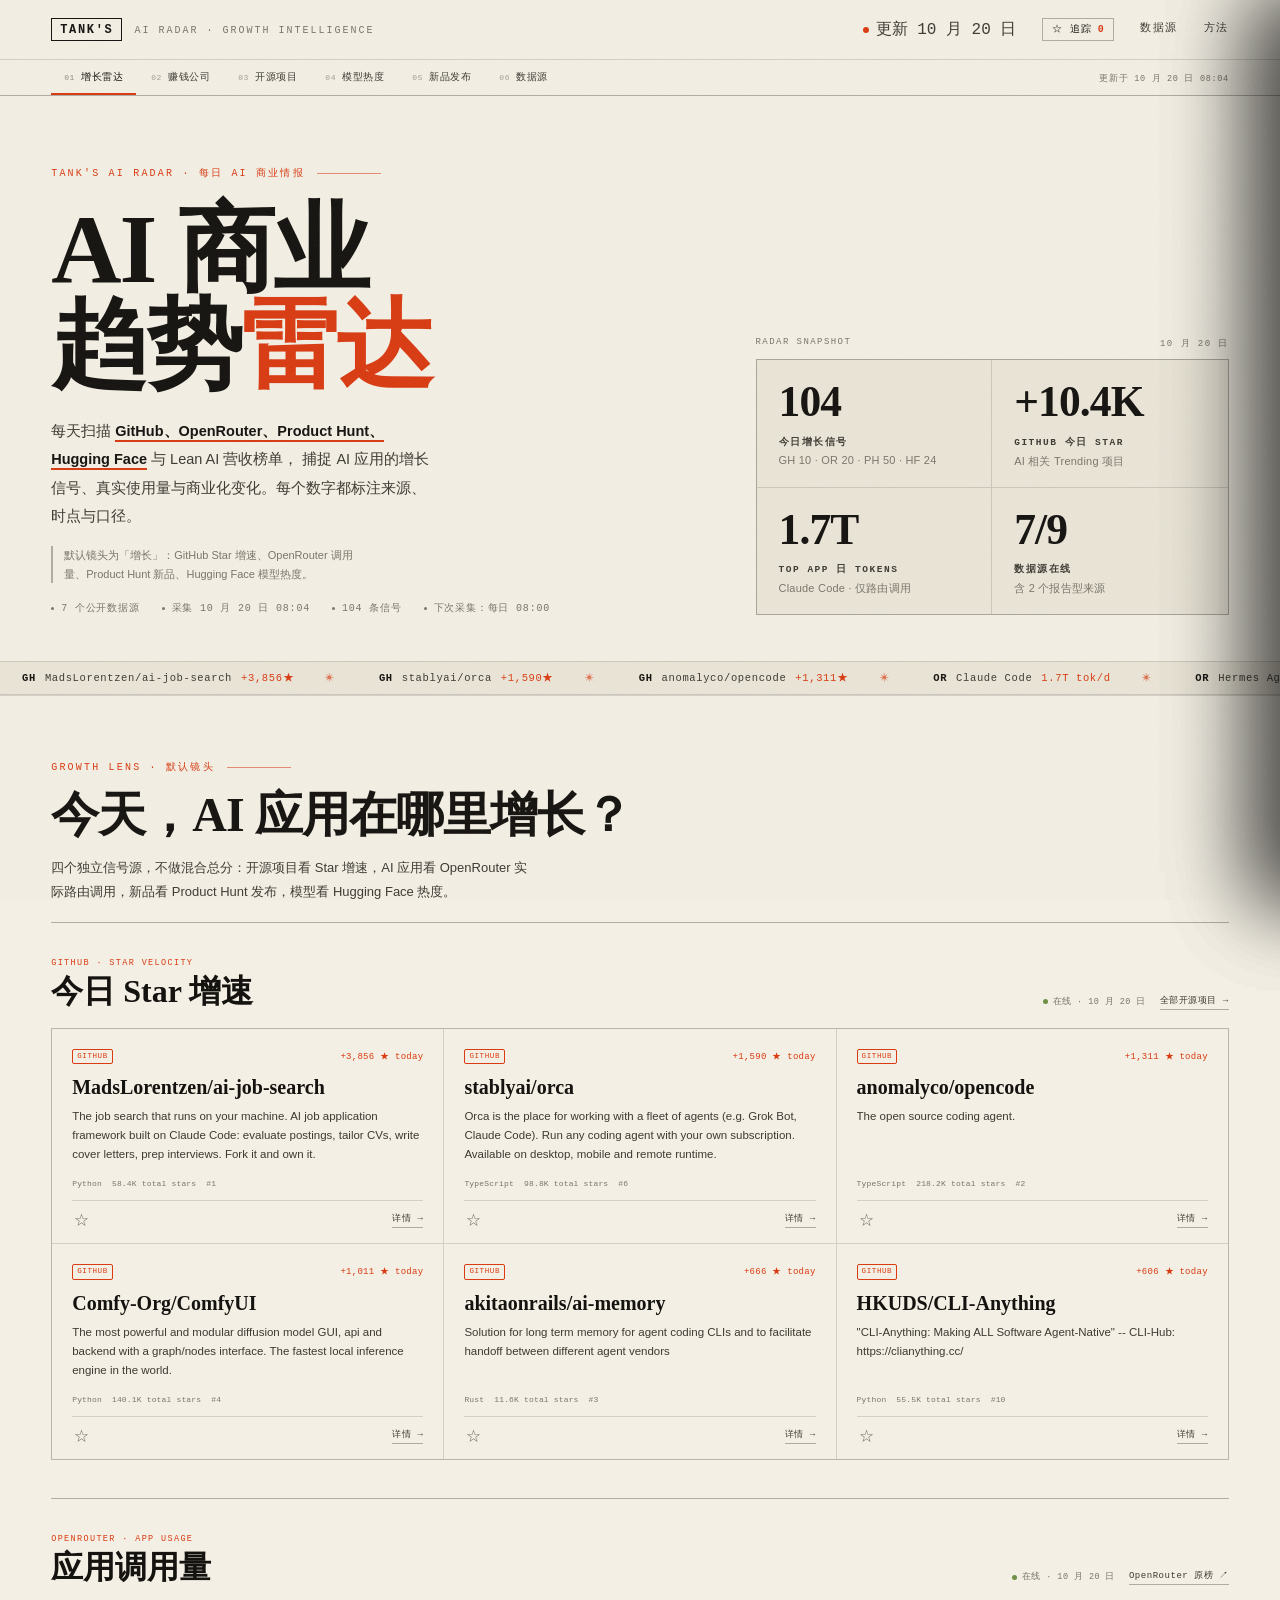
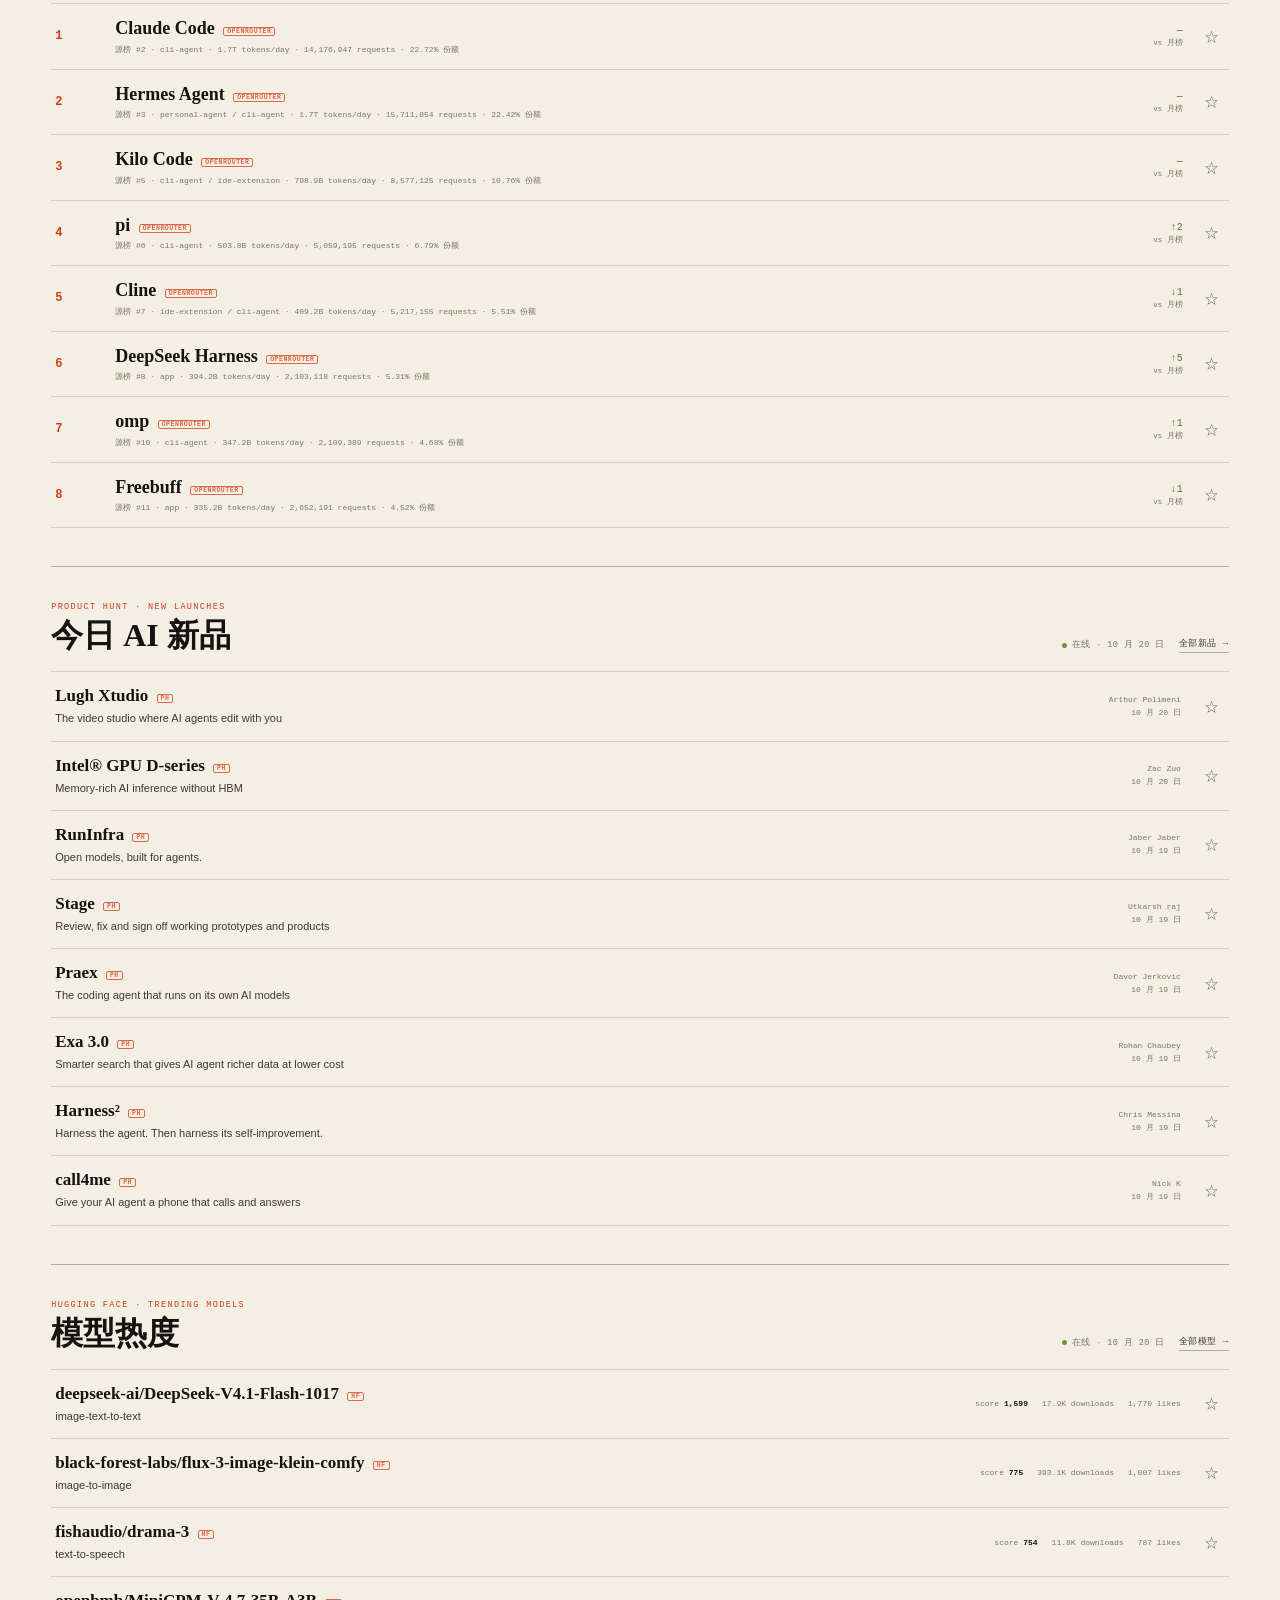
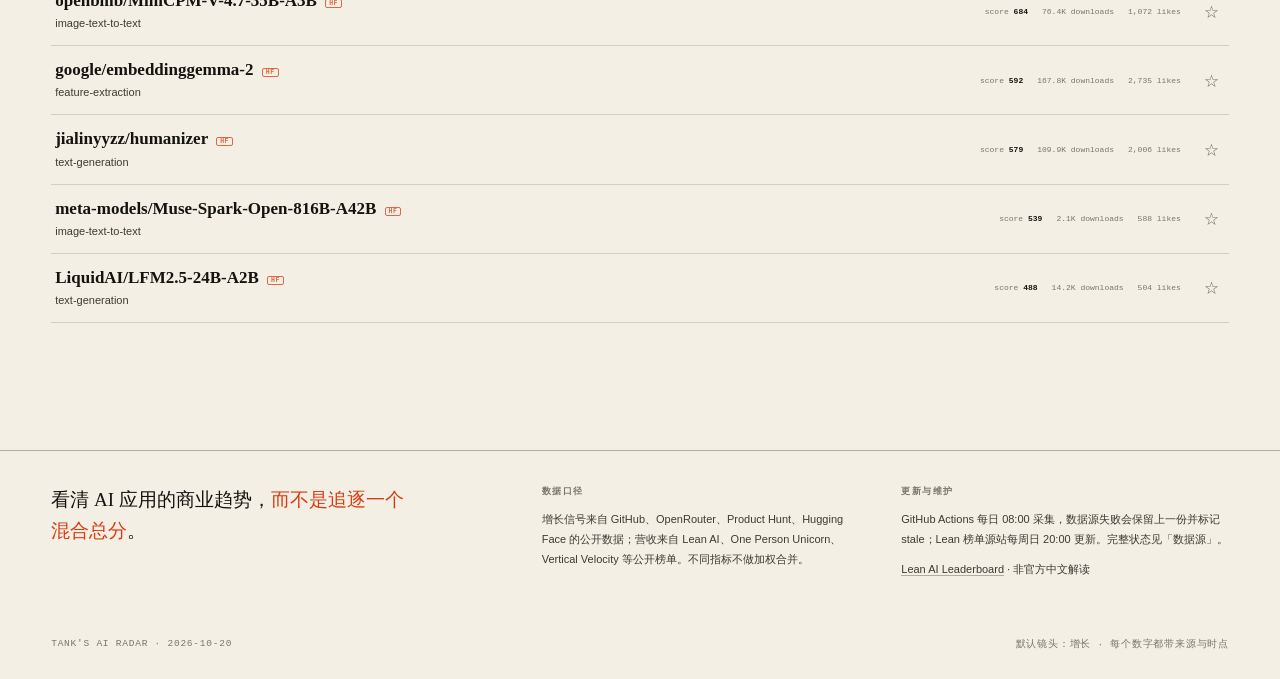
==== commit fadc4773: "chore: rebuild site with latest radar snapshot" ====
--- a/index.html
+++ b/index.html
@@ -1072,8 +1072,8 @@
     </div>
     <div class="ticker" aria-hidden="true">
       <div class="ticker-track">
-        <div class="ticker-seq"><span class="ticker-item"><b>GH</b> MadsLorentzen/ai-job-search <span class="t-accent">+3856★</span></span><span class="ticker-item"><b>GH</b> stablyai/orca <span class="t-accent">+1590★</span></span><span class="ticker-item"><b>GH</b> anomalyco/opencode <span class="t-accent">+1311★</span></span><span class="ticker-item"><b>OR</b> Claude Code <span class="t-accent">1.7T tok/d</span></span><span class="ticker-item"><b>OR</b> Hermes Agent <span class="t-accent">1.7T tok/d</span></span><span class="ticker-item"><b>OR</b> Kilo Code <span class="t-accent">798.9B tok/d</span></span><span class="ticker-item"><b>PH</b> Lugh Xtudio <span class="t-accent">NEW</span></span><span class="ticker-item"><b>PH</b> Intel® GPU D-series <span class="t-accent">NEW</span></span><span class="ticker-item"><b>HF</b> deepseek-ai/DeepSeek-V4.1-Flash-1017 <span class="t-accent">score 1594</span></span><span class="ticker-item"><b>HF</b> black-forest-labs/flux-3-image-klein-comfy <span class="t-accent">score 773</span></span></div>
-        <div class="ticker-seq"><span class="ticker-item"><b>GH</b> MadsLorentzen/ai-job-search <span class="t-accent">+3856★</span></span><span class="ticker-item"><b>GH</b> stablyai/orca <span class="t-accent">+1590★</span></span><span class="ticker-item"><b>GH</b> anomalyco/opencode <span class="t-accent">+1311★</span></span><span class="ticker-item"><b>OR</b> Claude Code <span class="t-accent">1.7T tok/d</span></span><span class="ticker-item"><b>OR</b> Hermes Agent <span class="t-accent">1.7T tok/d</span></span><span class="ticker-item"><b>OR</b> Kilo Code <span class="t-accent">798.9B tok/d</span></span><span class="ticker-item"><b>PH</b> Lugh Xtudio <span class="t-accent">NEW</span></span><span class="ticker-item"><b>PH</b> Intel® GPU D-series <span class="t-accent">NEW</span></span><span class="ticker-item"><b>HF</b> deepseek-ai/DeepSeek-V4.1-Flash-1017 <span class="t-accent">score 1594</span></span><span class="ticker-item"><b>HF</b> black-forest-labs/flux-3-image-klein-comfy <span class="t-accent">score 773</span></span></div>
+        <div class="ticker-seq"><span class="ticker-item"><b>GH</b> MadsLorentzen/ai-job-search <span class="t-accent">+3856★</span></span><span class="ticker-item"><b>GH</b> stablyai/orca <span class="t-accent">+1590★</span></span><span class="ticker-item"><b>GH</b> anomalyco/opencode <span class="t-accent">+1311★</span></span><span class="ticker-item"><b>OR</b> Claude Code <span class="t-accent">1.7T tok/d</span></span><span class="ticker-item"><b>OR</b> Hermes Agent <span class="t-accent">1.7T tok/d</span></span><span class="ticker-item"><b>OR</b> Kilo Code <span class="t-accent">798.9B tok/d</span></span><span class="ticker-item"><b>PH</b> Lugh Xtudio <span class="t-accent">NEW</span></span><span class="ticker-item"><b>PH</b> Intel® GPU D-series <span class="t-accent">NEW</span></span><span class="ticker-item"><b>HF</b> deepseek-ai/DeepSeek-V4.1-Flash-1017 <span class="t-accent">score 1599</span></span><span class="ticker-item"><b>HF</b> black-forest-labs/flux-3-image-klein-comfy <span class="t-accent">score 775</span></span></div>
+        <div class="ticker-seq"><span class="ticker-item"><b>GH</b> MadsLorentzen/ai-job-search <span class="t-accent">+3856★</span></span><span class="ticker-item"><b>GH</b> stablyai/orca <span class="t-accent">+1590★</span></span><span class="ticker-item"><b>GH</b> anomalyco/opencode <span class="t-accent">+1311★</span></span><span class="ticker-item"><b>OR</b> Claude Code <span class="t-accent">1.7T tok/d</span></span><span class="ticker-item"><b>OR</b> Hermes Agent <span class="t-accent">1.7T tok/d</span></span><span class="ticker-item"><b>OR</b> Kilo Code <span class="t-accent">798.9B tok/d</span></span><span class="ticker-item"><b>PH</b> Lugh Xtudio <span class="t-accent">NEW</span></span><span class="ticker-item"><b>PH</b> Intel® GPU D-series <span class="t-accent">NEW</span></span><span class="ticker-item"><b>HF</b> deepseek-ai/DeepSeek-V4.1-Flash-1017 <span class="t-accent">score 1599</span></span><span class="ticker-item"><b>HF</b> black-forest-labs/flux-3-image-klein-comfy <span class="t-accent">score 775</span></span></div>
       </div>
     </div>
   </section>
@@ -1336,10 +1336,10 @@
 
 <script>
 let COMPANIES = [{"rank":1,"name":"Medvi","desc":"AI Native Telemedicine","loc":"Los Angeles","rev":1800000000.0,"emp":1,"rpe":1800000000.0,"profit":true,"fund":0.0,"val":null,"vpe":null,"founded":"2024","foundedNum":2024,"snap":"Apr 2026","snapAge":6,"src":"https://www.nytimes.com/2026/04/02/technology/ai-billion-dollar-company-medvi.html","months":null,"category":"行业应用","value":"用十几个 AI 工具替极小团队跑通 GLP-1 减肥药的远程问诊与履约，把获客成本压到极低","model":"面向美国自费减重人群，销售复合GLP-1减肥药与男性健康订阅，按月收费，靠联盟营销买量；问诊、处方与药房履约外包给OpenLoop等平台，公司只保留品牌、投放与客服，2025年营收4.01亿美元。","moat":"几乎没有护城河：药品与履约都是外包，流量靠联盟与 AI 批量素材，合规风险却由自己承担。真正的优势只是创始人选品与买量的经验，可复制、可被平台封禁，也会随监管收紧而迅速消失。","progress":"2026年4月NYT称其为AI时代一人公司样本，随后曝出FDA警告信、AI生成假医生广告与三起诉讼；公司4月8日声明整改，NYT亦修改报道并加编者注。榜单18亿美元是2026年目标而非实际营收。","confidence":"medium","website":"https://medvi.org","github":"","searchTerm":"Medvi","status":"争议","statusLong":"2026 年曝出 FDA 警告信、AI 假医生广告与多起诉讼；榜单 18 亿美元为 2026 年目标口径。","sources":["https://www.mrjjxw.com/articles/2026-04-11/4335094.html","https://www.tmtpost.com/7944415.html","https://www.nytimes.com/2026/04/02/technology/ai-billion-dollar-company-medvi.html"]},{"rank":2,"name":"Telegram","desc":"Messaging","loc":"Dubai","rev":1000000000.0,"emp":30,"rpe":33333333.333333332,"profit":true,"fund":3200000000.0,"val":30000000000.0,"vpe":1000000000.0,"founded":"2013","foundedNum":2013,"snap":"Dec 2024","snapAge":22,"src":"https://x.com/durov/status/1871163311711993895","months":null,"category":"消费产品","value":"十亿级用户的隐私通讯工具，用数十人团队支撑全球分发，靠 Premium 与广告变现","model":"面向全球C端免费提供聊天与频道，靠Premium订阅（逾1500万付费）、频道广告、Stars虚拟商品与TON生态抽成变现；2024年营收超10亿美元、净利5.47亿，2025上半年营收8.7亿，团队仅数十人。","moat":"十亿 MAU 的网络效应与隐私品牌是真实壁垒，迁移成本高；但变现效率远低于 Meta，收入与资产高度绑定 Toncoin，代币波动直接冲击利润，俄罗斯、伊朗等市场被封也压制增长上限。","progress":"2026年3月Forbes以Snap为参照下调估值，Durov身家从171亿跌至66亿美元；3月需偿付11亿美元债券，此前发行17亿美元9%新债，年营收预计约20亿美元，短期IPO可能性低。","confidence":"high","website":"https://telegram.org","github":"https://github.com/telegramdesktop","searchTerm":"Telegram","status":"","statusLong":"","sources":["https://voxbooster.com/blog/telegram-statistics-2026/","https://x.com/durov/status/1871163311711993895"]},{"rank":3,"name":"Polsia","desc":"AI Operator","loc":"San Francisco","rev":20000000.0,"emp":1,"rpe":20000000.0,"profit":false,"fund":30000000.0,"val":null,"vpe":null,"founded":"2025","foundedNum":2025,"snap":"Oct 2026","snapAge":0,"src":"https://x.com/Bencera/status/2112196701083902017","months":6,"category":"智能体与自动化","value":"让不懂技术的人输入一个想法，由 AI 代理团队自动建站、投放、获客并运营公司","model":"面向个体创业者与小商家的订阅加分成：49美元/月租用AI员工团队，平台代投Meta广告抽20%广告费，再从用户营收中抽20%；上线五个月约7600名客户，靠创始人公开演示与话题营销获客。","moat":"壁垒主要是编排层与投放数据，但技术容易被复制，现金流实际来自广告代理返点，本质是买量套利；留存取决于用户能否真的赚钱，一旦效果不佳流失极快，平台声誉也与单人创始人高度绑定。","progress":"2026年上半年完成3000万美元融资、估值2.5亿美元，投资方含Sound Ventures；创始人称ARR近1000万美元。外界质疑其收入多来自订阅与广告费而非真实分成，单人架构也难支撑合规与客服。","confidence":"medium","website":"https://polsia.com","github":"","searchTerm":"Polsia","status":"","statusLong":"","sources":["https://eu.36kr.com/en/p/3825813697565316","https://hr.bloombergadria.com/tehnologija/ai/106767/jedan-zaposleni-250-milijuna-dolara-i-problem-koji-tek-dolazi/news","https://x.com/Bencera/status/2112196701083902017"]},{"rank":4,"name":"Midjourney","desc":"Image Generation","loc":"San Francisco","rev":500000000.0,"emp":40,"rpe":12500000.0,"profit":true,"fund":0.0,"val":10000000000.0,"vpe":250000000.0,"founded":"2022","foundedNum":2022,"snap":"Feb 2025","snapAge":20,"src":"https://www.linkedin.com/feed/update/urn:li:activity:7296176430453854208?commentUrn=urn%3Ali%3Acomment%3A%28activity%3A7296176430453854208%2C7296232942484238336%29&replyUrn=urn%3Ali%3Acomment%3A%28activity%3A7296176430453854208%2C7296290907979489280%29&dashCommentUrn=urn%3Ali%3Afsd_comment%3A%287296232942484238336%2Curn%3Ali%3Aactivity%3A7296176430453854208%29&dashReplyUrn=urn%3Ali%3Afsd_comment%3A%287296290907979489280%2Curn%3Ali%3Aactivity%3A7296176430453854208%29","months":24,"category":"内容与创意","value":"以极小团队做出审美领先的图像与视频生成模型，服务设计师与内容创作者订阅","model":"面向创作者与设计团队的B2C订阅，按GPU时长分档收费（约10至120美元/月），几乎不做销售，靠Discord社区与口碑扩散；无外部融资，上线六个月即盈利，2025年ARR约5亿美元。","moat":"自研模型与独特审美调性形成品牌偏好，社区与工作流沉淀带来切换成本；但自建算力是重资本投入，图像与视频能力正被 Google、OpenAI、字节以生态捆绑追赶，护城河更多是品味而非技术代差。","progress":"2026 年 4 月 15 日发布 V8.1，支持 2K、速度提升 3 倍、成本降至三分之一；迪士尼、环球与华纳的版权诉讼进入证据开示阶段，法院 7 月仅批准有限取证。团队已从榜单的 40 人扩至百人以上。","confidence":"high","website":"https://www.midjourney.com","github":"","searchTerm":"Midjourney","status":"","statusLong":"","sources":["https://theagenttimes.com/articles/midjourney-drops-v8-1-model-during-weekly-office-hours-reinf-e266d976","https://www.shumaker.com/insight/ai-copyright-showdown-can-hollywood-challenge-ai-while-using-it/","https://www.linkedin.com/feed/update/urn:li:activity:7296176430453854208?commentUrn=urn%3Ali%3Acomment%3A%28activity%3A7296176430453854208%2C7296232942484238336%29&replyUrn=urn%3Ali%3Acomment%3A%28activity%3A7296176430453854208%2C7296290907979489280%29&dashCommentUrn=urn%3Ali%3Afsd_comment%3A%287296232942484238336%2Curn%3Ali%3Aactivity%3A7296176430453854208%29&dashReplyUrn=urn%3Ali%3Afsd_comment%3A%287296290907979489280%2Curn%3Ali%3Aactivity%3A7296176430453854208%29"]},{"rank":5,"name":"SurgeAI","desc":"AI Training Data","loc":"San Francisco","rev":1000000000.0,"emp":110,"rpe":9090909.090909092,"profit":true,"fund":0.0,"val":null,"vpe":null,"founded":"2020","foundedNum":2020,"snap":"Jul 2025","snapAge":15,"src":"https://www.theinformation.com/articles/little-known-startup-surged-past-scale-ai-without-investors","months":60,"category":"数据与模型","value":"为前沿实验室提供高质量人类专家数据与评测，把数据质量做成可测量的工程","model":"B2B向OpenAI、Anthropic、谷歌、Meta、微软等实验室交付SFT、RLHF、评分标准与评测数据，按项目收费；零外部融资、首年即盈利，2024年营收破10亿美元，员工不足百人，靠口碑而非销售扩张。","moat":"Surge Force 专家网络与数千行为信号构成的质量控制系统是真壁垒：数据质量难以复制，头部实验室的信任与长期合同形成切换成本；但 Mercor、AfterQuery 正以更低价格抢单，专家池也被持续挖角。","progress":"2025年底Edwin Chen确认年营收超10亿美元、团队不足百人且从未融资；2026年公司仍极少披露，同时面临Mercor、AfterQuery等新玩家以RL环境和专家市场正面竞争，份额承压。","confidence":"high","website":"https://surgehq.ai","github":"","searchTerm":"Surge AI","status":"","statusLong":"","sources":["https://www.c114.net.cn/industry/43527.html","https://www.theinformation.com/articles/little-known-startup-surged-past-scale-ai-without-investors"]},{"rank":6,"name":"Pocket","desc":"AI Hardware & Note-Taking","loc":"San Francisco","rev":100000000.0,"emp":12,"rpe":8333333.333333333,"profit":false,"fund":11500000.0,"val":null,"vpe":null,"founded":"2025","foundedNum":2025,"snap":"Aug 2026","snapAge":2,"src":"https://www.businessinsider.com/pockets-ai-notetaker-launched-8-months-ago-revenue-is-soaring-2026-8","months":8,"category":"消费产品","value":"贴在手机背面的卡片式录音器，一键把线下对话变成结构化笔记与待办","model":"B2C硬件加订阅：设备129美元起，基础版免费、高级版16.59美元/月起；靠短视频病毒传播与转介绍增长，多数来自DTC，DoorDash等企业客户开始批量采购，8个月做到1亿美元run rate。","moat":"硬件加线下场景是差异化：手机系统覆盖不了面对面录音，实体按键降低摩擦；但硬件易被抄袭，Zoom、Meet、Granola 从软件侧挤压，苹果与 OpenAI 的新设备是最大威胁，护城河取决于品牌与留存。","progress":"2026年6月获Accel与YC1100万美元，当时出货3.5万台、年化营收2700万美元；8月称run rate达1亿美元、出货超20万台、团队12人，月增约50%，同时面临录音伦理争议。","confidence":"high","website":"https://heypocket.com","github":"","searchTerm":"Pocket AI notetaker","status":"","statusLong":"","sources":["https://africa.businessinsider.com/news/pockets-popular-ai-notetaker-launched-8-months-ago-revenue-is-soaring-but-can-it-last/vrb2xsk","https://techfundingnews.com/pocket-11m-accel-ai-hardware-27m-arr/","https://www.businessinsider.com/pockets-ai-notetaker-launched-8-months-ago-revenue-is-soaring-2026-8"]},{"rank":7,"name":"Intelligence (Design Arena)","desc":"AI Model Evaluation & Human Feedback","loc":"San Francisco","rev":60000000.0,"emp":10,"rpe":6000000.0,"profit":true,"fund":7900000.0,"val":null,"vpe":null,"founded":"2025","foundedNum":2025,"snap":"Aug 2026","snapAge":2,"src":"https://www.linkedin.com/posts/index-ventures_grace-li-and-kamryn-ohly-didnt-set-out-to-activity-7490130059781894144-ARsj","months":6,"category":"数据与模型","value":"用众包 A/B 盲测收集人类审美偏好，为模型厂商提供评测与后训练数据","model":"B2B数据与评测服务：C端免费开放Design Arena盲测（网站、图像、界面），积累530万用户偏好；向模型实验室与企业出售评测报告、偏好数据集与定制反馈，按合同收费，靠排行榜与开发者口碑获客。","moat":"真实用户跨地区、跨品类的偏好数据有时效与规模壁垒，排行榜本身带来流量飞轮；但 LM Arena、Yupp 等同类竞争激烈，用户可多平台投票，数据可替代性高，护城河取决于能否锁定头部实验室长约。","progress":"2026年8月完成790万美元种子轮，Index Ventures领投；公司称Design Arena已有530万用户、企业客户贡献6000万美元ARR，并强调自动基准易被刷分、人类评测更稀缺。","confidence":"medium","website":"https://designarena.ai","github":"","searchTerm":"Design Arena","status":"","statusLong":"","sources":["https://www.techjuice.pk/design-arena-creator-intelligence-raises-7-9-million-to-expand-ai-feedback-platfor/","https://www.linkedin.com/posts/index-ventures_grace-li-and-kamryn-ohly-didnt-set-out-to-activity-7490130059781894144-ARsj"]},{"rank":8,"name":"Morph","desc":"AI Coding Models & Infrastructure","loc":"San Francisco","rev":6000000.0,"emp":1,"rpe":6000000.0,"profit":false,"fund":null,"val":null,"vpe":null,"founded":"2023","foundedNum":2023,"snap":"Aug 2026","snapAge":2,"src":"https://x.com/tejasybhakta/status/2090620183564231138","months":null,"category":"编程与开发","value":"让 AI 改代码从整文件重写变成毫秒级精准补丁，为编码 Agent 提供推理层","model":"面向编码Agent团队按量计费的API：合并编辑、代码搜索、上下文压缩，另售预留算力与模型路由；2026年转型托管Kimi、GLM等开源模型，日处理超5000亿token，靠开源社区与Agent开发者口碑增长。","moat":"速度与准确率的工程积累是真壁垒：万级 tok/s 的补丁模型需要自研内核与训练数据，切换成本嵌在 Agent 流水线里；但底层模型来自中国开源权重，价格战激烈，单点优化容易被前沿实验室内置功能吞掉。","progress":"2026年8月ARR达600万美元，创始人称月增50%，仍以一人公司运作；产品从合并编辑扩展为完整推理栈，成为OpenRouter前25供应商，服务400多个生产级Agent，客户含币安。","confidence":"medium","website":"https://morphllm.com","github":"https://github.com/morphllm","searchTerm":"Morph LLM","status":"","statusLong":"","sources":["https://www.arr.club/morph","https://www.morphllm.com/","https://www.altis.vc/research/company/morph","https://x.com/tejasybhakta/status/2090620183564231138"]},{"rank":9,"name":"Anysphere (Cursor)","desc":"AI Code Editor","loc":"San Francisco","rev":100000000.0,"emp":20,"rpe":5000000.0,"profit":false,"fund":173400000.0,"val":2600000000.0,"vpe":130000000.0,"founded":"2022","foundedNum":2022,"snap":"Feb 2025","snapAge":20,"src":"https://www.linkedin.com/feed/update/urn:li:activity:7296176430453854208/","months":21,"category":"编程与开发","value":"把前沿模型封装成懂整个代码库的编辑器，让工程师用自然语言完成大规模改动","model":"面向开发者与企业的订阅制IDE：个人20美元/月起，企业按席位与用量收费，三千多家客户年付超10万美元；自研Composer模型压低推理成本，靠产品驱动增长，2026年5月ARR达30亿美元。","moat":"代码库索引、Agent 工作流与 500 万开发者的使用数据形成飞轮，企业采购与合规能力抬高切换成本；但底层模型依赖 Anthropic、OpenAI 等同样做编码产品的供应商，自研模型尚不足以完全替代。","progress":"2026年1月完成23亿美元D轮、估值293亿美元；3月发布Composer 2，5月ARR达30亿；6月16日与SpaceX签署600亿美元全股票合并协议，将成其全资子公司。","confidence":"high","website":"https://cursor.com","github":"https://github.com/getcursor","searchTerm":"Cursor","status":"合并中","statusLong":"2026-06 与 SpaceX 签署 600 亿美元全股票合并协议，将不再独立。","sources":["https://www.hustlefund.vc/post/angel-squad-cursor-anysphere-pre-ipo-shares-what-accredited-investors-should-know-in-2026","https://www.heise.de/en/news/SpaceX-acquires-AI-coding-tool-Cursor-for-60-billion-11334594.html","https://www.ice.it/it/news/notizie-dal-mondo/303807","https://www.linkedin.com/feed/update/urn:li:activity:7296176430453854208/"]},{"rank":10,"name":"Proximal","desc":"AI Coding Data & RL Environments","loc":"San Francisco","rev":200000000.0,"emp":40,"rpe":5000000.0,"profit":false,"fund":15000000.0,"val":300000000.0,"vpe":7500000.0,"founded":"2025","foundedNum":2025,"snap":"Sep 2026","snapAge":1,"src":"https://x.com/calvinchen/status/2104996979118067810","months":null,"category":"数据与模型","value":"用真实代码库构建长周期 RL 环境与验证器，教前沿模型像工程师一样改代码","model":"B2B向头部实验室、neolab与编码Agent公司交付长周期RL环境、后训练数据与评测，按项目和算力合同收费；以研究工程化替代人工标注，2026年9月结束隐身时年化营收已超2亿美元。","moat":"合成代码库生成、模糊验证器与反 reward hacking 的工程能力是真壁垒，任务难度与验证质量直接决定模型提升幅度；但 Scale、Surge、Mercor 都在转向同类，实验室自建数据团队也会压缩外部采购。","progress":"2026年9月29日结束隐身，获General Catalyst领投1500万美元种子轮、估值3亿美元，称成立约十个月年化营收超2亿美元；此前发布开源FrontierSWE基准，团队11至50人。","confidence":"high","website":"https://proximal.ai","github":"","searchTerm":"Proximal","status":"","statusLong":"","sources":["https://www.ai-market-watch.com/company/proximal","https://x.com/calvinchen/status/2104996979118067810"]},{"rank":11,"name":"HireCade","desc":"AI Training Data","loc":"London","rev":22000000.0,"emp":5,"rpe":4400000.0,"profit":true,"fund":0.0,"val":null,"vpe":null,"founded":"2024","foundedNum":2024,"snap":"Apr 2026","snapAge":6,"src":"Private Verification with Founder","months":null,"category":"数据与模型","value":"把招聘筛选与 AI 数据标注合并：用免费 ATS 获客，再卖人工数据团队","model":"面向中小企业免费提供ATS、简历筛选（0.1美元一份）与AI视频面试（5美元一场），再向AI实验室转售标注员、RLHF评测与领域专家，按人天计费；用免费招聘工具低成本获客并交叉销售数据服务。","moat":"护城河薄弱：ATS 与视频面试高度同质化，标注市场由 Scale、Surge、Mercor 主导；唯一差异是把招聘流量转化为标注劳动力，但专家质量与交付稳定性难以证明，客户极易比价更换。","progress":"公开信息有限，2026年未见融资或营收披露；官网显示业务已从招聘扩展到RLHF、模型评测与计算机视觉标注，榜单2200万美元营收与5人团队来自创始人私下验证，无法独立核实。","confidence":"low","website":"https://www.hirecade.com","github":"","searchTerm":"HireCade","status":"","statusLong":"","sources":["https://www.hirecade.com/"]},{"rank":12,"name":"OpenArt","desc":"AI for Image and Video","loc":"San Francisco","rev":70000000.0,"emp":20,"rpe":3500000.0,"profit":true,"fund":35000000.0,"val":null,"vpe":null,"founded":"2022","foundedNum":2022,"snap":"Jan 2026","snapAge":9,"src":"https://www.linkedin.com/feed/update/urn:li:activity:7423050918448766977","months":null,"category":"内容与创意","value":"让普通人用聊天完成角色一致的故事视频，把 AI 创作变成可连载的内容生产","model":"B2C订阅为主：网页与App提供图像、视频生成、角色一致性与One Story分镜，按月收取credits费用；靠模板与社区作品病毒传播，8人做到3000万美元ARR，20人做到7000万美元，人均营收约350万。","moat":"角色一致性与叙事工作流是产品层差异，社区作品与模板形成内容飞轮；但底层依赖第三方视频模型，Google、字节、Runway 随时可覆盖同功能，护城河更多来自增长效率与审美运营，而非技术独占。","progress":"2026年1月宣布Canaan领投的3000万美元A轮，当时MAU超800万、ARR7000万美元、团队20人；此后推出对话式导演与One Story功能，并称在动漫榜单排名第一。","confidence":"high","website":"https://openart.ai","github":"https://github.com/openart-ai","searchTerm":"OpenArt AI","status":"","statusLong":"","sources":["https://www.basisset.com/insights/openarts-series-a-and-the-acceleration-of-infrastructure-first-consumer","https://www.linkedin.com/feed/update/urn:li:activity:7423050918448766977"]},{"rank":13,"name":"Base44","desc":"AI Code Gen","loc":"Tel Aviv","rev":3500000.0,"emp":1,"rpe":3500000.0,"profit":true,"fund":0.0,"val":80000000.0,"vpe":80000000.0,"founded":"2025","foundedNum":2025,"snap":"May 2025","snapAge":17,"src":"https://www.linkedin.com/feed/update/urn:li:activity:7336025796509077504/","months":6,"category":"编程与开发","value":"用一句话生成带数据库、认证与支付的全栈应用，让非工程师直接上线产品","model":"面向非技术创业者与中小企业按月订阅（约20至50美元），提供自然语言全栈应用生成与托管；2025年被Wix收购后借助其两亿用户渠道与广告预算放量，收入随订阅与用量增长，ARR于2026年3月破亿。","moat":"真护城河是 Wix 的分发与支付、托管基础设施，而非生成能力本身；Lovable、Bolt、Replit 同场竞争且模型能力趋同，用户切换成本低，Wix 的巨额买量能否转化为留存是最大问号。","progress":"2025年6月Wix以约9200万美元收购；2026年5月因达成销售目标再付3800万美元股票，ARR3月破亿、5月中接近1.5亿，但Wix一季度因买量成本股价大跌31%。","confidence":"high","website":"https://base44.com","github":"","searchTerm":"Base44","status":"已并购","statusLong":"2025-06 被 Wix 收购，现为 Wix 旗下产品；「1 人」为收购前口径。","sources":["https://en.globes.co.il/en/article-wix-pays-38m-earnout-payments-for-base44-1001542919","https://www.linkedin.com/feed/update/urn:li:activity:7336025796509077504/"]},{"rank":14,"name":"AfterQuery","desc":"AI Training Data & RL Environments","loc":"San Francisco","rev":100000000.0,"emp":30,"rpe":3333333.3333333335,"profit":false,"fund":30000000.0,"val":300000000.0,"vpe":10000000.0,"founded":"2025","foundedNum":2025,"snap":"Apr 2026","snapAge":6,"src":"https://www.forbes.com/sites/annatong/2026/04/09/this-23-year-olds-new-ai-data-company-has-already-hit-a-100-million-run-rate/","months":14,"category":"数据与模型","value":"组织医生、律师等专家把真实工作任务化，训练模型学会像专业人士交付成果","model":"B2B向Nvidia、Legora、Motif等实验室与企业出售专家任务数据、RL环境与后训练服务，按项目收费；以编码专家决策过程而非答题正确率为卖点，2026年4月年化营收达1亿美元。","moat":"专家招募与任务设计流程有先发积累，但本质仍是人力密集的服务业，Scale、Surge、Mercor 都在同一池子里抢专家；估值半年涨十倍更多反映数据稀缺的窗口期，而非已经稳固的壁垒。","progress":"2026 年 4 月宣布 3000 万美元 A 轮、估值 3 亿美元并称年化营收 1 亿美元；9 月再融资，估值升至 32 亿美元，成为 YC 史上最快独角兽（W25 批次，创始团队 22 至 23 岁）。","confidence":"high","website":"https://www.afterquery.com","github":"","searchTerm":"AfterQuery","status":"","statusLong":"","sources":["https://uk.finance.yahoo.com/news/afterquery-reportedly-becomes-y-combinator-220824430.html","https://www.forbes.com/sites/annatong/2026/04/09/this-23-year-olds-new-ai-data-company-has-already-hit-a-100-million-run-rate/"]},{"rank":15,"name":"micro1","desc":"AI Training Data","loc":"San Francisco","rev":250000000.0,"emp":80,"rpe":3125000.0,"profit":true,"fund":41600000.0,"val":null,"vpe":null,"founded":"2022","foundedNum":2022,"snap":"Mar 2026","snapAge":7,"src":"Private Verification with Founder","months":null,"category":"数据与模型","value":"用 AI 面试从百万候选人中筛专家，为前沿模型供给训练、评测与 RL 环境数据","model":"客户是 OpenAI、Anthropic 等前沿实验室，以及微软、亚马逊、1X 等需要专家与机器人数据的公司。用 AI 面试把工程师、医生、律师纳入专家网络，按项目工时结算，并售卖强化学习训练场，靠创始人直销增长。","moat":"真壁垒是专家网络的筛选与调度：五百万候选人库加 AI 面试形成供给规模效应，客户切换成本来自数据连续性与合规审查。但本质是人力密集型生意，毛利被专家分成挤压，Mercor、Surge 在同一个池子里抢人。","progress":"2026 年 9 月以 40 亿美元估值融资超 1 亿美元，一年估值涨 8 倍；年化收入从 2025 年初约 700 万美元升至 2026 年秋约 10 亿美元。同期从专家数据扩到 RL 训练场与机器人数据。","confidence":"high","website":"https://www.micro1.ai","github":"","searchTerm":"micro1","status":"","statusLong":"","sources":["https://www.forbeschina.com/business/72247","https://www.arr.club/micro1","https://www.forbesmiddleeast.com/innovation/startups/this-25-year-old-raised-over-%24100-million-for-his-ai-data-startup-at-a-%244-billion-valuation"]},{"rank":16,"name":"Cal AI","desc":"AI Calorie Tracker","loc":"New York","rev":12000000.0,"emp":4,"rpe":3000000.0,"profit":true,"fund":0.0,"val":null,"vpe":null,"founded":"2024","foundedNum":2024,"snap":"Nov 2024","snapAge":23,"src":"https://www.forbes.com/sites/josipamajic/2024/11/02/meet-the-17-year-old-ceo-behind-a-12m-ai-powered-nutrition-app/","months":null,"category":"消费产品","value":"拍一张餐盘照片就自动算出热量与营养，把饮食记录的门槛降到一次快门","model":"面向欧美减脂人群的 C 端订阅应用：免费下载，周付或年付订阅解锁拍照识别与营养分析，靠 TikTok 达人素材与商店优化冷启动。2026 年 3 月被 MyFitnessPal 收购，成为其矩阵中的独立应用。","moat":"几乎没有技术护城河：多模态模型是现成的，拍照记账被大厂与同类应用快速复制。它赢在极致投放与转化运营——批量测试短视频素材、高频迭代付费墙，这是营销能力而非产品壁垒，被老牌平台收购是合理归宿。","progress":"2026 年 3 月被 MyFitnessPal 收购，两年下载超 1500 万、年收入数千万美元。4 月苹果以绕过内购、误导性计费（周价大字、隐藏续订）为由将其下架整改，整改后重新上架，暴露订阅模式的合规风险。","confidence":"high","website":"https://calai.app","github":"","searchTerm":"Cal AI","status":"已并购","statusLong":"2026-03 被 MyFitnessPal 收购，已不再独立运营。","sources":["https://thenextweb.com/news/myfitnesspal-acquires-cal-ai-the-viral-calorie-tracking-app-built-by-teens","https://www.macrumors.com/2026/04/21/apple-cal-ai-app-store-removal/","https://techcrunch.com/2026/03/02/myfitnesspal-has-acquired-cal-ai-the-viral-calorie-app-built-by-teens/","https://www.forbes.com/sites/josipamajic/2024/11/02/meet-the-17-year-old-ceo-behind-a-12m-ai-powered-nutrition-app/"]},{"rank":17,"name":"RB2B","desc":"Website Visitor Identification","loc":"Austin","rev":9000000.0,"emp":3,"rpe":3000000.0,"profit":false,"fund":0.0,"val":null,"vpe":null,"founded":"2024","foundedNum":2024,"snap":"May 2026","snapAge":5,"src":"https://newsletter.rb2b.com/p/rb2b-just-hit-9m-arr-here-s-why-it-s-insane","months":26,"category":"行业应用","value":"把匿名访问官网的企业访客还原成具体个人，让冷邮件与销售外呼有的放矢","model":"面向北美 B2B 销售与市场团队的 PLG 订阅工具，按 Pro 与 Pro+ 分档月费计价，识别额度与精度越高越贵。不投销售、不融资，靠创始人 newsletter 分发，一名全职加 AI 客服支撑全部客户。","moat":"护城河是数据覆盖与价格锚：自建身份图谱，2026 年联合 Demandbase 把个人级识别率从约 35% 提到 65%，同时把价格压到竞品获客成本以下。但底层依赖第三方数据源，覆盖率与合规随时可能被收紧。","progress":"2026 年 10 月年化收入破 1000 万美元，团队仅 1 名全职，2025 年 11 月为 700 万美元。年内与 Demandbase 打通提升个人级识别率，并把公司级识别对所有付费套餐免费开放。","confidence":"high","website":"https://rb2b.com","github":"","searchTerm":"RB2B","status":"","statusLong":"","sources":["https://www.arr.club/signal/rb2b-hit-10m-arr-with-1-full-time-employee","https://newsletter.rb2b.com/p/rb2b-x-demandbase-de-anonymize-up-to-65-of-your-website-visitors-c886","https://newsletter.rb2b.com/p/rb2b-just-hit-9m-arr-here-s-why-it-s-insane"]},{"rank":18,"name":"Turbopuffer","desc":"Vector and Full Text Search","loc":"Ottawa","rev":100000000.0,"emp":34,"rpe":2941176.470588235,"profit":true,"fund":1000000.0,"val":null,"vpe":null,"founded":"2023","foundedNum":2023,"snap":"May 2026","snapAge":5,"src":"https://www.linkedin.com/feed/update/urn:li:activity:7463238765277503488/","months":null,"category":"基础设施","value":"把向量与全文检索建在对象存储上，让 AI 应用以极低成本搜索海量数据","model":"面向 AI 产品与开发者的托管搜索服务，按存储量加查询量计费，替代内存型向量库。客户含 Cursor、Anthropic、Notion、Harvey，靠工程博客、创始人推特与口碑传播获客，几乎没有销售团队。","moat":"真护城河是架构级成本优势：冷热分层放在对象存储上，把单位检索成本压到内存方案的一个零头，客户数据量越大越难迁走，Cursor 称搜索成本降九成。风险是云厂商与 Postgres 扩展方案追上来。","progress":"2026 年 3 月年化收入达 1 亿美元，创业初期融资不足 100 万美元且已盈利，团队约 22 人。客户覆盖 Cursor、Anthropic、Notion、Cognition、Harvey、Atlassian。","confidence":"high","website":"https://turbopuffer.com","github":"https://github.com/turbopuffer","searchTerm":"Turbopuffer","status":"","statusLong":"","sources":["https://www.arr.club/turbopuffer","https://www.arr.club/signal/turbopuffer-arr-hit-100m-in-19-months-with-less-than-1m-raised","https://betakit.com/ex-shopify-engineers-raise-fresh-financing-to-scale-turbopuffers-ai-search/","https://www.linkedin.com/feed/update/urn:li:activity:7463238765277503488/"]},{"rank":19,"name":"Mercor","desc":"Talent Marketplace + Data Labeling","loc":"San Francisco","rev":75000000.0,"emp":30,"rpe":2500000.0,"profit":false,"fund":135600000.0,"val":2000000000.0,"vpe":66666666.666666664,"founded":"2023","foundedNum":2023,"snap":"Feb 2025","snapAge":20,"src":"https://techcrunch.com/2025/02/20/mercor-an-ai-recruiting-startup-founded-by-21-year-olds-raises-100m-at-2b-valuation/","months":24,"category":"数据与模型","value":"用 AI 面试把全球专家匹配给 AI 实验室，做模型训练与评测的人力供应链","model":"双边市场：一边是 OpenAI、Anthropic、Meta、Google 的标注与评测需求，一边是约三万名签约专家。按工时计费并抽成，承包商拿走六到七成，因此 20 亿美元年化流水对应的净收入只有六到八亿。","moat":"护城河是供需规模与评测品牌 APEX，加上自建面试系统的筛选效率。但抽成模式下净收入仅流水三成多，客户是少数几家实验室、议价权极强；数据安全一旦失守客户立刻停单，2026 年泄露已印证。","progress":"2026 年 7 月年化流水达 20 亿美元，传以 200 亿美元估值融资，并收购训练环境公司 Deeptune。同年 3 月 LiteLLM 供应链攻击泄露约 4TB 数据，Meta 暂停合作并引发集体诉讼。","confidence":"high","website":"https://mercor.com","github":"","searchTerm":"Mercor","status":"","statusLong":"","sources":["https://techfundingnews.com/mercor-20b-valuation-talks-deeptune-acquisition/","https://www.arr.club/mercor","https://techcrunch.com/2025/02/20/mercor-an-ai-recruiting-startup-founded-by-21-year-olds-raises-100m-at-2b-valuation/"]},{"rank":20,"name":"Chai Research","desc":"Social AI Platform","loc":"Palo Alto","rev":30000000.0,"emp":12,"rpe":2500000.0,"profit":true,"fund":10000000.0,"val":450000000.0,"vpe":37500000.0,"founded":"2021","foundedNum":2021,"snap":"Apr 2025","snapAge":18,"src":"https://www.prnewswire.com/news-releases/chai-reaches-over-30m-in-arr--with-only-12-employees-302414198.html","months":null,"category":"消费产品","value":"让用户自建并分享 AI 角色，把 AI 陪伴做成有创作者生态的社交平台","model":"C 端订阅为主：免费额度加月费解锁无限对话与更强模型，用户创建角色、被他人调用可分账。主力市场在欧美年轻用户，靠商店自然流量与社区传播，几乎不做品牌广告，团队约二十名工程师。","moat":"护城河是创作者生态与角色库，切换成本来自关注的 AI 与聊天记录。但模型靠外部 API、算力绑定 AMD 与 CoreWeave，产品同质化；真正脆弱点是平台合规，多次被苹果下架，年龄验证是悬顶之剑。","progress":"2026 年 7 月创始人称年化收入超 1 亿美元、估值约 24 亿美元；但 7 月 8 日应用在 166 个地区被苹果下架，8 月才恢复，此前已多次因内容与年龄验证问题被下架。","confidence":"high","website":"https://chai-research.com","github":"","searchTerm":"Chai AI","status":"合规风险","statusLong":"2026-07 一度在 166 个地区被 App Store 下架（8 月恢复），并面临监管问询。","sources":["https://www.tmcnet.com/usubmit/-chai-ai-backed-coreweave-amd-hits-80m-arr-/2026/04/30/10375193.htm","https://eu.36kr.com/en/p/3947903735037061","https://www.welch.senate.gov/welch-padilla-probe-ai-chatbot-apps-on-safeguards-for-children/","https://www.prnewswire.com/news-releases/chai-reaches-over-30m-in-arr--with-only-12-employees-302414198.html"]},{"rank":21,"name":"Poetic","desc":"AI Enterprise Process Automation","loc":"San Francisco","rev":10000000.0,"emp":4,"rpe":2500000.0,"profit":false,"fund":50000000.0,"val":500000000.0,"vpe":125000000.0,"founded":"2023","foundedNum":2023,"snap":"Jun 2026","snapAge":4,"src":"https://www.prnewswire.com/news-releases/poetic-raises-50m-series-a-to-automate-the-worlds-most-complex-enterprise-processes-with-reliable-ai-302796939.html","months":null,"category":"智能体与自动化","value":"把企业最复杂的高风险流程写成可确定性执行的程序，准确率反超人工","model":"面向银行、保险等财富五百强的流程自动化，按项目与产出收费，吃的是外包与人力预算，而非按 token 计费的 agent。靠四人团队加前 Palantir、UiPath 背景的交付班底，以试点转生产的口碑获客。","moat":"护城河是用自然语言编程、编译成确定性执行的那套领域语言与规则库：跑起来几乎不烧 token，边际成本远低于 agent 方案，流程越复杂越难被通用模型替代。薄弱点是项目制交付重，客户集中。","progress":"2026 年 6 月以 5 亿美元估值完成 5000 万美元 A 轮，Kleiner Perkins 领投；2025 年以 4 人做到八位数年化收入，SoFi 与 AIG 的欺诈调查流程准确率超 99%。","confidence":"high","website":"https://poetic.com","github":"","searchTerm":"Poetic","status":"","statusLong":"","sources":["https://www.tmcnet.com/usubmit/2026/06/10/10397841.htm","https://www.arr.club/signal/poetic-surpasses-10m-arr-with-4-people-in-first-year-of-operations","https://www.prnewswire.com/news-releases/poetic-raises-50m-series-a-to-automate-the-worlds-most-complex-enterprise-processes-with-reliable-ai-302796939.html"]},{"rank":22,"name":"Fal.ai","desc":"Generative media platform","loc":"San Francisco","rev":95000000.0,"emp":40,"rpe":2375000.0,"profit":true,"fund":197000000.0,"val":null,"vpe":null,"founded":"2021","foundedNum":2021,"snap":"Feb 2025","snapAge":20,"src":"https://x.com/FAL/status/1950935512493236327","months":null,"category":"内容与创意","value":"为开发者提供最快最全的生成式图像与视频推理接口，按秒计费用完即走","model":"面向开发者与创意工具的 API 平台：聚合数百个图像、视频、音频模型，按推理时长计费，另有企业专属部署。靠模型上新速度与推理速度积累口碑，成为 AI 视频类创业公司的默认后端。","moat":"护城河是推理工程：自研调度与 GPU 内核优化让同一模型跑得更快更便宜，调用量越大单位成本越低，形成规模飞轮。但上游模型方随时可能自建 API，下游客户会被云厂商用捆绑价挖走，中间层并不稳固。","progress":"2025 年 12 月完成 1.4 亿美元 D 轮，Sequoia 领投、Nvidia 参投，估值约 45 亿美元；2026 年 3 月年化收入达 4 亿美元，较 2025 年 8 月的 1 亿翻了两番。","confidence":"high","website":"https://fal.ai","github":"https://github.com/fal-ai","searchTerm":"Fal.ai","status":"","statusLong":"","sources":["https://www.arr.club/fal","https://fintechgate.net/2025/12/13/%d8%b4%d8%b1%d9%83%d8%a9-fal-%d8%a7%d9%84%d8%a3%d9%85%d8%b1%d9%8a%d9%83%d9%8a%d8%a9-%d8%aa%d8%ac%d9%85%d8%b9-140-%d9%85%d9%84%d9%8a%d9%88%d9%86-%d8%af%d9%88%d9%84%d8%a7%d8%b1-%d9%81%d9%8a/","https://x.com/FAL/status/1950935512493236327"]},{"rank":23,"name":"Eleven Labs","desc":"AI Voice, Text-to-Speech","loc":"New York","rev":100000000.0,"emp":50,"rpe":2000000.0,"profit":false,"fund":208000000.0,"val":3300000000.0,"vpe":66000000.0,"founded":"2022","foundedNum":2022,"snap":"Feb 2025","snapAge":20,"src":"https://www.linkedin.com/feed/update/urn:li:activity:7296176430453854208/","months":24,"category":"音频与语音","value":"把文字变成任何语言、任何情绪的人声，并让企业用它跑电话客服","model":"双轮驱动：开发者与创作者按字符时长订阅 API，企业按席位与通话量采购 ElevenAgents 语音代理。2026 年企业收入占 55%，增长主要来自保险、电信、银行把客服与催收电话交给语音代理。","moat":"护城河是模型、产品、交付三层叠加：语音模型自然度长期领先，ElevenAgents 把能力封装成可落地流程，换掉要重做集成与调音。风险是 OpenAI、Google 的原生语音逼近，差距抹平后只能打价格战。","progress":"2026 年 2 月完成 5 亿美元 D 轮、估值 110 亿美元；9 月底以 3 亿美元员工老股转让把估值推到 220 亿美元。企业收入占比 55%，每周处理超 1500 万通对话，团队扩张到 800 人。","confidence":"high","website":"https://elevenlabs.io","github":"https://github.com/elevenlabs","searchTerm":"ElevenLabs","status":"","statusLong":"","sources":["https://elevenlabs.io/blog/series-d","https://elevenlabs.io/blog/tender-22bn","https://dealroom.co/news/158002-elevenlabs-hits-22b-valuation-in-employee-tender-doubling-in-months/","https://www.linkedin.com/feed/update/urn:li:activity:7296176430453854208/"]},{"rank":24,"name":"Stackblitz (Bolt.new)","desc":"AI Code Editor","loc":"San Francisco","rev":40000000.0,"emp":20,"rpe":2000000.0,"profit":false,"fund":87900000.0,"val":700000000.0,"vpe":35000000.0,"founded":"2017","foundedNum":2017,"snap":"Mar 2025","snapAge":19,"src":"https://www.linkedin.com/posts/lennyrachitsky_boltnew-is-the-second-fastest-growing-product-activity-7305992512479862785-fmHh/","months":2,"category":"编程与开发","value":"在浏览器里用一句话生成并直接运行全栈应用，不用配置任何开发环境","model":"面向开发者与技术型创始人的订阅工具：免费额度、每月 25 美元 Pro、按席位收费的 Teams，按 token 计量，企业版可部署进自有 Azure 或 AWS 租户。增长靠社交传播与开发者社区，销售很薄。","moat":"真护城河是 WebContainers：七年投入把 Node.js 跑进浏览器，让 agent 能真实执行、观察、纠错，对手短期难复制。但体验被 Lovable 在设计易用性上压制，token 计费又让重度用户抱怨。","progress":"公开可查的年化收入仍停留在 2025 年 3 月的 4000 万美元，增速明显落后于 Lovable；2026 年 5 月与微软 Azure 合作切入企业采购，9 月 29 日完成首次收购 agent 公司 Dokai。","confidence":"medium","website":"https://stackblitz.com","github":"https://github.com/stackblitz","searchTerm":"Bolt.new","status":"","statusLong":"","sources":["https://aiunpacking.com/review/bolt-new/","https://bolt.new/blog/bolt-acquires-dokai","https://www.linkedin.com/posts/lennyrachitsky_boltnew-is-the-second-fastest-growing-product-activity-7305992512479862785-fmHh/"]},{"rank":25,"name":"Gamma","desc":"AI for Presentations","loc":"San Francisco","rev":100000000.0,"emp":52,"rpe":1923076.923076923,"profit":true,"fund":19000000.0,"val":2100000000.0,"vpe":40384615.384615384,"founded":"2020","foundedNum":2020,"snap":"Nov 2025","snapAge":11,"src":"https://www.nytimes.com/2025/11/10/business/dealbook/gamma-ai-fundraise.html","months":null,"category":"内容与创意","value":"一句话生成能直接讲的演示文稿、文档与网页，替代做 PPT 的重复劳动","model":"C 端订阅为主、企业版为辅：免费额度加月费解锁无限生成与去水印，团队版按席位收费。靠产品自传播与创作者口碑增长，几乎没有销售团队，五十人撑起上亿美元年化收入，是效率型组织的样本。","moat":"护城河是分发与品牌：过亿用户形成事实标准，模板与审美调校带来「看起来专业」的体感，价格门槛又低。但底层依赖第三方模型，微软 Copilot 与 Canva 随时向下压；收购设计团队，恰说明要重筑护城河。","progress":"2025 年 11 月以 21 亿美元估值融资 6800 万美元，年化收入破 1 亿美元、用户超 1 亿；2026 年 8 月收购 Accel 投资的设计初创 Lica，组建研究部门，从幻灯片向多模态沟通扩张。","confidence":"high","website":"https://gamma.app","github":"","searchTerm":"Gamma AI presentations","status":"","statusLong":"","sources":["https://www.arr.club/gamma","https://techcrunch.com/2026/08/25/gamma-acquires-accel-backed-design-startup-lica/","https://www.nytimes.com/2025/11/10/business/dealbook/gamma-ai-fundraise.html"]},{"rank":26,"name":"Lovable","desc":"AI Code Gen","loc":"Stockholm","rev":75000000.0,"emp":40,"rpe":1875000.0,"profit":false,"fund":222500000.0,"val":1800000000.0,"vpe":45000000.0,"founded":"2023","foundedNum":2023,"snap":"Apr 2025","snapAge":18,"src":"https://techcrunch.com/2025/07/17/lovable-becomes-a-unicorn-with-200m-series-a-just-8-months-after-launch/","months":7,"category":"编程与开发","value":"让不会写代码的人用对话做出可上线的全栈应用，从想法直达产品","model":"面向非技术创始人、产品经理与中小企业的订阅工具：免费额度加每月 25 美元起的分档订阅，按 credit 计量，另售团队版与企业版。增长几乎全靠社交传播与模板生态，六千万项目自带流量。","moat":"护城河是分发与品牌而非模型：它不做基座模型，靠路由多家模型压成本，如今试图自训小模型、签多年算力换毛利。真正软肋是单位经济——每次生成都要付推理费，访问者却不付费，流失率从未公开。","progress":"2026 年 8 月完成 4 亿美元 C 轮、估值 133 亿美元，年化收入约 5 亿、指引 6 亿；2 月曾以 146 人做到 4 亿年化收入，如今计划扩到 450 人自建模型与算力，等于承认租模型有洞。","confidence":"high","website":"https://lovable.dev","github":"","searchTerm":"Lovable","status":"","statusLong":"","sources":["https://businessmodelanalyst.com/lovable-series-c-cost-of-goods-capital/","https://www.arr.club/lovable","https://techcrunch.com/2025/07/17/lovable-becomes-a-unicorn-with-200m-series-a-just-8-months-after-launch/"]},{"rank":27,"name":"Retell AI","desc":"AI Voice","loc":"San Francisco","rev":36000000.0,"emp":21,"rpe":1714285.7142857143,"profit":true,"fund":4725000.0,"val":null,"vpe":null,"founded":"2023","foundedNum":2023,"snap":"Nov 2025","snapAge":11,"src":"https://openai.com/index/retell-ai/","months":12,"category":"音频与语音","value":"给开发者一个能真打电话的语音代理接口，替代外包客服与电话销售","model":"面向开发者与中小企业的按分钟计费平台：语音引擎、模型、电信三段分别计价，另有百美元级月费档，企业按量签年框。靠自助注册、免费额度与 YC 网络增长，客户集中在医疗、金融、保险、物流。","moat":"护城河是实时语音工程：自研打断感知与轮次切换让对话像人，配合「比离岸外包便宜九成」的算账逻辑，客户接入业务流程后难替换。但语音与语言模型都是外采，上游自建 agent 平台时会上下夹击。","progress":"2026 年 8 月年化收入约 8000 万美元、估值超 15 亿美元，团队约 50 人；累计融资仅约 460 万美元，2024 年 Alt Capital 领投种子轮，2025 年初年化收入只有 500 万美元。","confidence":"medium","website":"https://www.retellai.com","github":"https://github.com/RetellAI","searchTerm":"Retell AI","status":"","statusLong":"","sources":["https://www.arr.club/retell","https://bbs.fcgvisa.com/t/retell-ai-5-460-8000-arr-15/57116","https://openai.com/index/retell-ai/"]},{"rank":28,"name":"Genspark","desc":"AI Super Agent","loc":"Palo Alto","rev":50000000.0,"emp":30,"rpe":1666666.6666666667,"profit":false,"fund":160000000.0,"val":530000000.0,"vpe":17666666.666666668,"founded":"2023","foundedNum":2023,"snap":"Oct 2025","snapAge":12,"src":"https://www.linkedin.com/posts/activity-7378620977989160961-TrWM","months":null,"category":"智能体与自动化","value":"把搜索、做表、做 PPT、跑流程收进一个通用 AI 工作台，按任务交付","model":"C 端订阅加企业版双线：个人按月买 credits，企业按席位采购 Genspark for Business，半年签下超六千家企业。把多家模型与八十多个工具封装成「AI 员工」，靠结果导向的演示在社交平台获客。","moat":"护城河最薄：不训模型，只做编排层，而供应商同时是竞争者。它靠亚太渠道与企业集成抢时间窗口，但用户投诉 credits 消耗过快、失败输出照扣费，说明交付可靠性才是真正门槛。","progress":"2026 年 10 月 B 轮总额扩至 4.85 亿美元、估值 26 亿美元；年化收入从 2025 年 4 月的零到 2026 年 4 月的 2.5 亿美元，单季曾新增 1.5 亿。同期应用口碑极差，增速与信任度背离。","confidence":"high","website":"https://www.genspark.ai","github":"","searchTerm":"Genspark","status":"","statusLong":"","sources":["https://agentmarketcap.ai/blog/2026/04/16/genspark-385m-series-b-horizontal-agent-platform-bet","https://www.schwab.wallst.com/schwab/Prospect/research/stocks/news.asp?symbol=MSFT&doc=3200-nL4N42P10Y-5","https://www.arr.club/genspark","https://www.linkedin.com/posts/activity-7378620977989160961-TrWM"]},{"rank":29,"name":"OpenCode","desc":"Open-source AI coding agent","loc":"Toronto","rev":40000000.0,"emp":24,"rpe":1666666.6666666667,"profit":false,"fund":1125000.0,"val":null,"vpe":null,"founded":"2025","foundedNum":2025,"snap":"Jul 2026","snapAge":3,"src":"https://www.ycrootaccess.com/p/how-opencode-became-the-worlds-most","months":8,"category":"编程与开发","value":"给不想被单一模型锁定的开发者一个开源、终端优先的编程代理，免费起步、按用量付费","model":"两条收入线：OpenCode Zen 统一推理入口按 token 计费，2025 年 10 月上线，年化约 4000 万美元；2026 年 3 月推出月订阅，16 万付费用户、年化约 1800 万美元；企业控制台按席位收费。增长靠开源社区与各家模型厂商的官方支持，免费 token 即获客成本。","moat":"真护城河是「中立」定位与开源生态：同时兼容七十多家模型商，任何两家互斗都利好它，社区替它适配长尾模型；切换成本来自企业控制台与工作流。弱点是产品本身可被复制，上游实验室随时能收紧订阅授权，这更像渠道位而非技术壁垒。","progress":"2026 年 6 月月活约 1300 万、周活 460 万，日处理 7 万亿 token，超过 OpenRouter 全平台的六万亿；年化收入 7 月约 4000 万美元，9 月称已接近 6000 万美元。1 月 Anthropic 封禁 Claude 订阅在 OpenCode 上调用，反而成了最大增长拐点，此后多家模型厂商转为官方支持。","confidence":"high","website":"https://opencode.ai","github":"https://github.com/anomalyco/opencode","searchTerm":"OpenCode","status":"","statusLong":"","sources":["https://www.ycrootaccess.com/p/how-opencode-became-the-worlds-most","https://www.sohu.com/a/1081910517_413980","https://www.altis.vc/research/company/anomaly-anoma-ly"]},{"rank":30,"name":"Markable AI","desc":"AI Creator Marketing","loc":"Seattle","rev":40000000.0,"emp":25,"rpe":1600000.0,"profit":true,"fund":17000000.0,"val":null,"vpe":null,"founded":"2023","foundedNum":2023,"snap":"Mar 2025","snapAge":19,"src":"Private Verification with Founder","months":null,"category":"内容与创意","value":"帮中腰部带货创作者把选品、深链、AI 素材和投流合成一套工具，让流量变成可结算的销售额","model":"面向北美带货创作者，深链、AutoDM、AI 拼图与视频、bio 链接等核心功能大多免费，靠一亿美元创作者基金做投流放大，并向头部创作者提供高客单价服务；免费层做规模、付费与广告分成做收入。团队约 25 人且已盈利。","moat":"壁垒是「转化率工程」：深链把点击直接落到零售商 App 的已登录环境，转化约为普通链接三倍；叠加自投广告与创作者基金，形成资金与转化数据的闭环。弱点是对 TikTok、Instagram 与联盟佣金政策高度依赖，工具层随时可能被平台原生功能吞并。","progress":"2026 年 9 月称平台带动的创作者销售额超过 17 亿美元、同比增长 260%，同步更换品牌视觉；上半年把多项 AI 功能免费开放后，创作者数量翻倍，免费层成为主要拉新入口。创始人 Joy Tang 表示过去 12 个月平台促成逾 10 亿美元商品销售。","confidence":"medium","website":"https://www.markable.ai","github":"","searchTerm":"Markable AI","status":"","statusLong":"","sources":["https://www.martech360.com/news/stack-platforms/markable-surpasses-17-billion-in-creator-driven-sales-and-unveils-new-brand-identity","https://www.netinfluencer.com/the-high-frequency-trader-who-decided-creators-were-a-better-bet-than-stocks/"]},{"rank":31,"name":"Aragon AI","desc":"AI Avatar Generation","loc":"San Francisco","rev":12000000.0,"emp":8,"rpe":1500000.0,"profit":true,"fund":900000.0,"val":10000000.0,"vpe":1250000.0,"founded":"2022","foundedNum":2022,"snap":"Feb 2025","snapAge":20,"src":"https://www.linkedin.com/feed/update/urn:li:activity:7296176430453854208/","months":24,"category":"内容与创意","value":"让求职者用手机自拍在几十分钟内拿到能用的职业头像，价格只有线下摄影的十分之一","model":"以 B2C 一次性付费为主：上传十余张自拍、约 30 至 40 美元生成上百张职业头像，另有团队批量采购；几乎不投广告，靠 SEO 与联盟博客获客，单篇关键词排名第一的文章曾贡献过半早期收入。全自助、无销售团队。","moat":"真优势是极低获客成本与高毛利的一次性现金流，十人团队做到千万美元 ARR 且盈利；但产品是单点功能，LinkedIn、Canva 或手机相机随时可内置同类能力。用户一生只买一两次，复购天然缺失，护城河更像 SEO 位与先发窗口。","progress":"2025 年 2 月 ARR 达 1000 万美元，团队约 10 人、持续盈利、未拿机构融资；2025 年 8 月用户突破 200 万，2026 年 1 月称 B2B ARR 增长 300%。榜单快照（2025 年 2 月）列营收 1200 万美元、8 人、累计融资仅 90 万美元，与独立报道基本吻合；面向企业的团队头像批量采购正成为第二增长点。","confidence":"medium","website":"https://www.aragon.ai","github":"","searchTerm":"Aragon AI","status":"","statusLong":"","sources":["https://www.arr.club/aragon-ai","https://www.pmf.show/blog/aragon-ai-headshots-zero-to-10m-arr-wesley-tian","https://startuply.vc/article/aragon-ai-sells-a-million-ai-headshots-to-the-linkedin-crowd-1bdap0","https://www.linkedin.com/feed/update/urn:li:activity:7296176430453854208/"]},{"rank":32,"name":"Solvely.ai","desc":"AI for Homework","loc":"San Francisco","rev":6000000.0,"emp":4,"rpe":1500000.0,"profit":false,"fund":null,"val":null,"vpe":null,"founded":"2023","foundedNum":2023,"snap":"Feb 2025","snapAge":20,"src":"https://x.com/ArfurRock/status/1866981946414272910","months":null,"category":"行业应用","value":"给大学生拍照解题并给出分步讲解的 AI 学习工具，把一对一辅导的价格压到每月十几美元","model":"B2C 订阅：免费额度加每月约 13 至 20 美元、年付更低，用户覆盖 150 多国、主打美国大学生，并向 NCLEX、TEAS、CDL 等职业资格考试延伸。增长靠应用商店搜索优化、Reddit 讨论与上百名校园大使，几乎不投放广告，团队维持在极小规模。","moat":"用多模型交叉验证把难题准确率拉到约九成，形成「敢收费」的口碑；与 Canvas、Blackboard、Moodle 等教学系统整合提高粘性。弱点是没有专有模型、边际成本高于同行，而 Chegg 式的搜题需求正被通用大模型免费侵蚀，价格战难打。","progress":"2024 年 5 月完成 500 万美元种子轮，Emerge 领投，当时下载破百万、付费用户约 1.2 万、年收入七位数；2024 年底 ARR 约 600 万美元、同比增长 6 倍。2026 年 4 月入选 Notable Capital 与纳斯达克的首届 Prosumer AI 40，用户规模已破千万，并把预算投向护理、驾照等付费意愿更高的考证场景。","confidence":"medium","website":"https://solvely.ai","github":"","searchTerm":"Solvely.ai","status":"","statusLong":"","sources":["https://emergecapital.vc/solvely-raises-5m-to-build-an-ai-tutor-that-can-actually-do-the-maths/","https://www.arr.club/solvely","https://solvely.ai/blog/prosumer-ai-40","https://x.com/ArfurRock/status/1866981946414272910"]},{"rank":33,"name":"Oleve","desc":"AI Consumer Portolio","loc":"New York","rev":6000000.0,"emp":4,"rpe":1500000.0,"profit":true,"fund":600000.0,"val":10000000.0,"vpe":2500000.0,"founded":"2024","foundedNum":2024,"snap":"Feb 2025","snapAge":20,"src":"https://www.linkedin.com/feed/update/urn:li:activity:7295539504382128129/","months":9,"category":"消费产品","value":"四人「AI 应用工厂」，靠 TikTok 病毒内容批量孵化学习类 App，用极低成本换高利润现金流","model":"纯 B2C 订阅：Quizard、Unstuck 等学习工具采用免费加周订阅（约 9.99 美元/周），先降低首单门槛再提高续订率；内部 Agent 全天抓取热点、自动生成并测试投放素材，把获客流程产品化，新 App 三周可上线并当月盈利。","moat":"壁垒是「增长中台」而非单款产品：拆解爆款、复用素材与投放 SOP，让每次冷启动成本递减，20% 至 30% 的利润率支撑自筹扩张。弱点极明显——产品同质、平台算法一变即失速，且没有模型或数据层面的壁垒。","progress":"2025 年 9 月披露年收入约 600 万美元、两年累计用户超 500 万、TikTok 播放超 5 亿，团队从 4 人扩到 6 人并持续盈利，利润率两到三成；据榜单快照，公司 2024 年成立、9 个月做到 600 万美元年收入、估值约 1000 万美元，另有一款非教育类产品在孵化中。","confidence":"medium","website":"https://oleve.co","github":"","searchTerm":"Oleve","status":"","statusLong":"","sources":["http://m.cjcn.com.cn/news/show-103721.html","https://www.linkedin.com/feed/update/urn:li:activity:7295539504382128129/"]},{"rank":34,"name":"BoldVoice","desc":"AI Communication Feedback","loc":"New York","rev":10000000.0,"emp":7,"rpe":1428571.4285714286,"profit":true,"fund":27100000.0,"val":null,"vpe":null,"founded":"2021","foundedNum":2021,"snap":"Jan 2026","snapAge":9,"src":"https://www.prnewswire.com/news-releases/boldvoice-raises-21m-series-a-to-give-a-billion-non-native-english-speakers-their-own-ai-voice-coach-302671777.html","months":null,"category":"音频与语音","value":"用音素级 AI 反馈帮非英语母语者改掉口音、在职场讲清楚，成本远低于真人教练","model":"B2C 订阅（月付/年付），客户是印度、拉美、东亚的职场人士与留学生；产品是自研语音模型加真人教练视频课的混合课程，主打每天十分钟练习。增长靠应用商店与内容营销，团队仅 7 人，无企业销售团队。","moat":"自研模型专为带口音语音训练调优，音素级评分与纠音数据是第一层壁垒；课程库与教练内容构成第二层资产。但底层语音识别正被大厂商品化，用户练到目标水平后会自然流失，续订是结构性难题。","progress":"2026 年 1 月完成 2100 万美元 A 轮，Matrix 领投，Flybridge、Xfund、Corazon Capital 参投；累计下载超 500 万、覆盖 150 多个国家、ARR 突破 1000 万美元，团队仅 7 人且仍保持盈利。榜单快照（2026 年 1 月）列营收 1000 万美元、累计融资 2710 万美元，新钱将投向语音模型与全球扩张。","confidence":"high","website":"https://boldvoice.com","github":"","searchTerm":"BoldVoice","status":"","statusLong":"","sources":["https://www.pingwest.com/w/311144","https://www.prnewswire.com/news-releases/boldvoice-raises-21m-series-a-to-give-a-billion-non-native-english-speakers-their-own-ai-voice-coach-302671777.html"]},{"rank":35,"name":"Arcads","desc":"AI Video Ads Generator","loc":"Paris","rev":7000000.0,"emp":5,"rpe":1400000.0,"profit":true,"fund":0.0,"val":null,"vpe":null,"founded":"2024","foundedNum":2024,"snap":"Jun 2025","snapAge":16,"src":"Private Verification with Founder","months":null,"category":"内容与创意","value":"让品牌方用 AI 演员批量生成「素人感」短视频广告，替代真人达人与拍摄团队","model":"B2B 订阅，按生成量与席位收费，客户是 DTC 品牌与效果投放团队；卖点是脚本进、成片出，可日产数十条素材做 A/B 测试。增长靠冷启动外呼、创始人个人品牌与联盟分销，长期自筹，直到 2025 年底才拿第一轮机构钱。","moat":"优势在「广告素材」这一垂直场景的成片质量与速度，以及 6000 家客户沉淀的投放反馈；但底层依赖第三方视频模型，HeyGen、Synthesia 与 Creatify 都能向下压。真护城河尚未形成，目前只是速度与价格窗口。","progress":"2025 年 12 月完成 1600 万美元种子轮，Eurazeo 领投，此前一直自筹且保持盈利；2026 年 4 月年收入约 1500 万美元、员工 8 人、客户约 6000 家。2025 年 5 月时还是 1000 万美元 ARR、5 人团队，一年增长约五成；对照 HeyGen 年收入约 2 亿美元、两百人规模，它仍是小体量的挑战者。","confidence":"high","website":"https://www.arcads.ai","github":"","searchTerm":"Arcads","status":"","statusLong":"","sources":["https://getlatka.com/companies/arcads.ai","https://arcads.ai"]},{"rank":36,"name":"Higgsfield","desc":"AI Video Generation","loc":"San Francisco","rev":50000000.0,"emp":40,"rpe":1250000.0,"profit":true,"fund":58000000.0,"val":null,"vpe":null,"founded":"2022","foundedNum":2022,"snap":"Jun 2025","snapAge":16,"src":"Private Verification with Founder","months":2,"category":"内容与创意","value":"给社交媒体营销团队按天批量生产带一致人物与品牌的 AI 视频，替代传统拍摄与外包","model":"订阅加积分制，先在 C 端起量、再向 B 端变现；客户从个人创作者转向品牌与代理商，2026 年企业客户已贡献多数收入，覆盖 390 家财富 500 强。增长靠病毒式模板与社交传播，再把流量卖给企业席位与算力包。","moat":"护城河是「一致性」工程：自研推理引擎串联多个第三方视频模型，保证角色与品牌在多条片子间统一，比自研基座更快也更省算力；模板库与创作者社区形成内容飞轮。弱点是不掌握基座模型，上游降价或断供即压缩其套利空间。","progress":"2026 年 8 月完成 4 亿美元 B 轮、估值 54 亿美元，DST、高盛、Intel、Liberty Global 等参投；同月年化收入达 7 亿美元，一年前仅 2000 万美元，用户超 3000 万、覆盖 238 个国家和地区。此前 2026 年 1 月刚以 13 亿美元估值融资 8000 万美元，公司称算力是当前最大瓶颈，新钱主要用于锁定 GPU 产能。","confidence":"high","website":"https://higgsfield.ai","github":"","searchTerm":"Higgsfield","status":"","statusLong":"","sources":["http://app003.ftchinese.com/interactive/291079/en","https://qazinform.com/news/natalia-vodianova-invests-in-kazakh-founded-ai-unicorn-higgsfield-40b047","https://economictimes.indiatimes.com/tech/funding/ai-video-startup-higgsfield-hits-1-3-billion-valuation-with-80-million-funding/articleshow/126546764.cms"]},{"rank":37,"name":"Develop Health","desc":"AI for Prescribers","loc":"San Francisco","rev":6000000.0,"emp":5,"rpe":1200000.0,"profit":true,"fund":3200000.0,"val":null,"vpe":null,"founded":"2022","foundedNum":2022,"snap":"Mar 2025","snapAge":19,"src":"Private Verification with Founder","months":null,"category":"行业应用","value":"把处方前的医保覆盖查询、事前授权与拒付申诉自动化，让诊所和药房少打电话、多开出药","model":"B2B SaaS，按诊所/药房席位或授权单量收费，客户包括独立药房、处方医生、药企与支付方；产品是嵌入 EHR 的实时福利核查、自动提交事前授权与申诉起草。增长靠行业协会（如 NCPA）网络研讨与渠道合作。","moat":"壁垒在支付方规则库与表单、申诉语料的长期积累，以及嵌入临床工作流后的高切换成本；宣称减少九成人工、审批从一周压到一天，ROI 可验证。弱点是对支付方规则变动敏感，同赛道还有 CoverMyMeds 等成熟玩家。","progress":"2025 年 8 月完成 1430 万美元融资（含 A 轮），此前累计仅约 320 万美元；第三方数据记录 2026 年 4 月 ARR 达 1000 万美元，较榜单快照的 600 万继续上行。2026 年 7 月通过 NCPA 面向独立药房做产品推广，显示其正从处方端扩到药房端。","confidence":"medium","website":"https://www.develophealth.ai","github":"","searchTerm":"Develop Health","status":"","statusLong":"","sources":["https://develophealth.ai/","https://ncpa.org/newsroom/qam/2026/07/14/today-boost-your-prior-auth-resolution-speed-ai-tool","https://www.arr.club/develop-health"]},{"rank":38,"name":"Halluminate","desc":"AI Training Data & Evaluation","loc":"San Francisco","rev":10000000.0,"emp":9,"rpe":1111111.111111111,"profit":true,"fund":38500000.0,"val":null,"vpe":null,"founded":"2024","foundedNum":2024,"snap":"Oct 2026","snapAge":0,"src":"https://fortune.com/2026/10/01/halluminate-raises-30-million-series-a-oakhc-ft/","months":null,"category":"数据与模型","value":"为前沿实验室搭建金融尽职调查等高仿真强化学习环境，把投行经验变成可训练的评分数据","model":"B2B 项目制加环境授权，客户是五家美国闭源前沿实验室中的四家；按已交付并付款的季度收入计费，环境按复杂度与专家工时定价。刻意不做泛行业，只深耕金融，靠口碑与实验室复购扩张，九人团队已盈利。","moat":"壁垒是专家网络与评分函数：签约投行、PE 从业者撰写并复核任务，供给端难复制；真正稀缺的是每六到八个月把环境复杂度翻倍的交付能力，这才是实验室持续付费的理由。弱点是客户高度集中，实验室终会自建部分能力。","progress":"2026 年 10 月完成 3000 万美元 A 轮，Oak HC/FT 领投，累计融资 3850 万美元；九人团队、已盈利，年化收入达中八位数，公司预计年底突破九位数。8 月发布 Westworld 尽调基准，七个前沿模型最高平均分仅五成一；客户为五家美国闭源实验室中的四家，按环境复杂度与专家工时定价。","confidence":"high","website":"https://halluminate.ai","github":"https://github.com/Halluminate","searchTerm":"Halluminate","status":"","statusLong":"","sources":["https://fortune.com/2026/10/01/halluminate-raises-30-million-series-a-oakhc-ft/","https://www.oakhcft.com/blog-post/the-internet-has-run-out-of-things-to-teach-why-we-led-halluminates-30-million-series-a"]},{"rank":39,"name":"Phinity Labs","desc":"AI Chip Design Agents","loc":"San Francisco","rev":10000000.0,"emp":9,"rpe":1111111.111111111,"profit":false,"fund":5200000.0,"val":null,"vpe":null,"founded":"2025","foundedNum":2025,"snap":"Oct 2026","snapAge":0,"src":"https://x.com/phinity_ai/status/2108247960064815603","months":3,"category":"基础设施","value":"用 AI 智能体自动完成芯片架构探索、RTL 编写与验证，把「提示词到流片」的周期大幅压缩","model":"B2B 项目制：为前沿实验室与芯片公司跑具体设计任务，围绕功耗、性能、面积做优化，按项目或算力加席位收费；同时自建面向 Agent 的 EDA 工具链。九人团队，靠创始人学术网络与 PearX 圈子拿到首批客户。","moat":"壁垒是环境、评分器与失败数据的闭环：智能体每跑一次流片流程就多一份可学习信号，芯片越复杂越难被通用编码 Agent 替代；能拿到未发布模型是短期优势。弱点是成立仅一年、客户集中于少数实验室，收入可持续性未验证。","progress":"2026 年 10 月完成 520 万美元种子轮，Uncork 领投，Pear、Moxxie 与 Jeff Dean 参投；产品上线数月即从零做到八位数年化收入并盈利，某 AI 推理芯片任务上面积优化约为人类最佳结果的两倍。团队来自斯坦福、英伟达与英特尔。","confidence":"medium","website":"https://www.phinity.ai","github":"","searchTerm":"Phinity Labs","status":"","statusLong":"","sources":["https://uncorkcapital.com/blog/reinventing-chip-design-ai-era-phinity-labs","https://www.finsmes.com/2026/10/phinity-labs-raises-5-2m-in-seed-funding.html","https://x.com/phinity_ai/status/2108247960064815603"]},{"rank":40,"name":"Super.com","desc":"All-in-one App","loc":"San Francisco","rev":220000000.0,"emp":220,"rpe":1000000.0,"profit":true,"fund":150000000.0,"val":null,"vpe":null,"founded":"2016","foundedNum":2016,"snap":"Jul 2025","snapAge":15,"src":"Private Verification with Founder","months":null,"category":"消费产品","value":"用 15 美元月费的会员制，为年收入十万美元以下的美国人打包旅行折扣、返现、处方优惠与信用建设","model":"订阅制 Super+（约 15 美元/月）叠加交易佣金：酒店与旅行返佣、品牌返现分成、处方折扣与现金垫付。获客靠效果投放、NASCAR 等大众体育赞助与口碑转介，会员数接近百万，客群是月光族与低信用人群。","moat":"壁垒是低线人群的便宜获客加多品类变现：同一批流量在旅游、金融、健康三条线反复变现，单客经济模型比单一折扣站更厚；NASCAR 等大众赞助买的是别人买不到的注意力。弱点是与 Rakuten、Capital One Shopping、Chime 正面竞争，留存靠持续补贴。","progress":"2026 年 7 月完成 6500 万美元 D 轮，TPG 领投，估值 12 亿美元；净收入超 2 亿美元、同比增长逾五成并实现盈利，员工约 300 人。2026 年 3 月成为 NASCAR 官方省钱合作伙伴，前 Bird 首席产品官加盟负责产品；Super+ 会员接近一百万，累计为用户省下逾 10 亿美元。","confidence":"high","website":"https://super.com","github":"","searchTerm":"Super.com","status":"","statusLong":"","sources":["https://fortune.com/2026/07/07/the-1-2-billion-startup-become-amazon-prime-for-savings/","https://www.prnewswire.com/news-releases/supercom-raises-65m-series-d-led-by-tpg-at-1-2b-valuation-to-scale-the-savings-super-app-for-everyday-americans-302493120.html"]},{"rank":41,"name":"Photoroom","desc":"Image Editing","loc":"Paris","rev":50000000.0,"emp":50,"rpe":1000000.0,"profit":true,"fund":62000000.0,"val":500000000.0,"vpe":10000000.0,"founded":"2019","foundedNum":2019,"snap":"Sep 2024","snapAge":25,"src":"https://www.todayin-ai.com/p/photoroom","months":48,"category":"内容与创意","value":"让电商卖家在手机上把随手拍的商品图变成可直接上架的干净主图与场景图","model":"B2C 与 B2B 订阅并行：个人版约 13 美元/月，企业版按席位与 API 调用量收费；客户从小卖家延伸到 Decathlon、DoorDash 等零售与外卖平台。增长靠应用商店自然量与 API 渠道，几乎不投广告，早期靠自助付费实现正现金流。","moat":"壁垒是「商品保真」：自建模型专注抠图、阴影、虚拟模特与产品一致性校验，2026 年 6 月推出不合规不计费的保真承诺，把软件变成对结果负责的服务。弱点是与 Canva、Adobe 及通用图像模型正面相撞，单点功能容易被吸收。","progress":"2026 年仍在 5 亿美元估值区间、累计融资约 6200 万美元，团队扩至约 150 人（巴黎与纽约），年生成图像超 70 亿张、应用下载超 3 亿次；第三方估算 2026 年 10 月 ARR 约 1.5 亿美元。创始人称账上资金充足，暂无新融资计划。","confidence":"medium","website":"https://www.photoroom.com","github":"https://github.com/Photoroom","searchTerm":"Photoroom","status":"","statusLong":"","sources":["https://www.beaboss.fr/start-up-1271/licorne-2366/photoroom-veut-devenir-le-photoshop-du-commerce-55999/amp","https://www.arr.club/photoroom","https://sacra.com/chat/h/2869c11c-a4a5-4665-be44-a03c46e4e5e9/","https://www.todayin-ai.com/p/photoroom"]},{"rank":42,"name":"Stan","desc":"Creator Storefront","loc":"LA/Toronto","rev":30000000.0,"emp":30,"rpe":1000000.0,"profit":true,"fund":null,"val":null,"vpe":null,"founded":"2020","foundedNum":2020,"snap":"Jul 2024","snapAge":27,"src":"https://www.forerunnerventures.com/perspectives/how-stan-scaled-to-33m-in-arr-within-two-years-while-building-in-public","months":null,"category":"内容与创意","value":"给中腰部创作者一个链接即开的店铺，卖课程、会员和一对一咨询，平台不抽交易佣金","model":"订阅制：Creator 29 美元/月、Creator Pro 99 美元/月，交易零佣金，客户是卖课程、会员与咨询的中腰部创作者；2025 年新增独立订阅的 AI 内容工具 Stanley（Instagram 版 45 美元/月）。增长几乎不投广告，靠创作者利润分成与口碑转介，约 30 人做到三千万美元年收入。","moat":"壁垒是「创作者即分销」：把用户变成联盟推广者，获客成本接近零，四成 EBITDA 利润率支撑不融资扩张。弱点是月流失率曾高达 13%、两层定价封住扩张收入，Linktree 与 Kajabi 正补齐同类功能，增长已明显放缓。","progress":"ARR 自 2025 年 5 月的 3000 万美元后再未更新，2026 年 8 月联合创始人仍称年收入 3000 万美元、约 30 人、8.5 万活跃创作者；Stanley 面向 LinkedIn 的版本 2026 年 7 月 ARR 破 100 万美元。创作者累计在平台卖出逾 6 亿美元，但两年未突破的 ARR 是最大隐忧。","confidence":"high","website":"https://stan.store","github":"","searchTerm":"Stan Store","status":"","statusLong":"","sources":["https://research.contrary.com/report/stan","https://www.forerunnerventures.com/perspectives/how-stan-scaled-to-33m-in-arr-within-two-years-while-building-in-public","https://runtimewire.com/article/stan-stanley-ai-arr-john-hu-vibe-coding"]},{"rank":43,"name":"Fish Audio","desc":"AI Voice, Text-to-Speech","loc":"San Francisco","rev":5000000.0,"emp":5,"rpe":1000000.0,"profit":false,"fund":5000000.0,"val":null,"vpe":null,"founded":"2024","foundedNum":2024,"snap":"Jun 2025","snapAge":16,"src":"https://www.businesswire.com/news/home/20250603787428/en/Hanabi-AI-Launches-OpenAudio-S1-The-Worlds-First-AI-Voice-Actor-for-Real-Time-Emotional-Control","months":null,"category":"音频与语音","value":"为创作者与企业提供可精细控制、可克隆的 AI 语音，替代昂贵配音与机械 TTS","model":"开发者、创作者与企业混合模式：开源模型引流，个人按月订阅赠送生成分钟数与克隆功能，企业走 API 按量计费；靠 GitHub 社区和用户提交的语音库自增长获客。","moat":"真壁垒是 3.1 万星的 Fish Speech 开源生态与 1.5 万条自然语言控制标签，形成语音库与调参数据飞轮；但底座模型易被追赶，未经授权的语音克隆争议使信任成为薄弱环节。","progress":"2026 年 7 月完成 5200 万美元种子轮，Coreline 与 Capital Today 领投；ARR 达 2100 万美元、用户超 800 万。此前有创作者指控声音被擅自上传，公司称下架流程已自动化。","confidence":"high","website":"https://fish.audio","github":"https://github.com/fishaudio","searchTerm":"Fish Audio","status":"","statusLong":"","sources":["https://techcrunch.com/2026/07/28/fish-audio-raises-50m-seed-to-build-ai-voice-models-for-creators-and-enterprises/","https://www.businesswire.com/news/home/20250603787428/en/Hanabi-AI-Launches-OpenAudio-S1-The-Worlds-First-AI-Voice-Actor-for-Real-Time-Emotional-Control"]},{"rank":44,"name":"Tolan (Portola)","desc":"AI Companion App","loc":"San Francisco","rev":12000000.0,"emp":12,"rpe":1000000.0,"profit":false,"fund":30000000.0,"val":null,"vpe":null,"founded":"2023","foundedNum":2023,"snap":"Jul 2025","snapAge":15,"src":"https://www.geekwire.com/2025/ai-companionship-app-tolan-raises-20m-to-help-more-people-grow-with-a-virtual-alien-friend/","months":null,"category":"消费产品","value":"给年轻女性一个会记事的卡通外星人 AI 伙伴，用于情绪疏导与日常琐事倾诉","model":"纯 C 端订阅：iOS 内周付 4.99 美元、月付 10 美元、年付约 70 美元，先用性格匹配建立关系再引导付费；增长几乎全靠 TikTok 与用户自传播，2025 年下半年才推免费版扩大漏斗。","moat":"角色 IP 与陪伴体验构成情感切换成本，关系越久越难迁移；但底层依赖第三方大模型，产品形态易被复制，真壁垒是内容运营与品牌而非技术，且未成年人使用带来监管风险。","progress":"2025 年 7 月完成 2000 万美元 A 轮，Khosla 领投，此前种子轮 1000 万美元；当时下载超 300 万。2026 年 7 月月活约 120 万，核心人群转为 35–45 岁职场妈妈。","confidence":"high","website":"https://tolan.ai","github":"","searchTerm":"Tolan","status":"","statusLong":"","sources":["https://www.atpartners.co.jp/news/2025-07-14-portola-the-company-behind-the-colorful-animated-ai-companion-tolan-raises-20m-in-series-a","https://www.businessinsider.com/tolan-ai-companion-popular-moms-parenting-2026-7","https://www.geekwire.com/2025/ai-companionship-app-tolan-raises-20m-to-help-more-people-grow-with-a-virtual-alien-friend/"]},{"rank":45,"name":"Wafer","desc":"AI Inference Optimization","loc":"San Francisco","rev":8000000.0,"emp":8,"rpe":1000000.0,"profit":false,"fund":44000000.0,"val":200000000.0,"vpe":25000000.0,"founded":"2025","foundedNum":2025,"snap":"Sep 2026","snapAge":1,"src":"https://www.theinformation.com/newsletters/ai-agenda/wafer-inference-provider-uses-non-nvidia-chips-lands-acquisition-offers-200-million-plus-valuation","months":4,"category":"基础设施","value":"用 AI 代理自动调优推理栈，让开源模型在 AMD 等非英伟达芯片上跑得更快更便宜","model":"B2B 基础设施：提供专属部署与 OpenAI 兼容的无服务器 API，按 token 或算力用量计费；客户是 Vercel、DigitalOcean、Inworld 等推理密集型企业，靠 YC 网络与性能口碑获客。","moat":"壁垒是跨模型、引擎、内核与硬件的自动搜索闭环，跑得越久数据越多、调优越准；但本质仍是性能工程，英伟达生态与云厂商自研会压缩窗口，团队仅 8 人，交付半径有限。","progress":"2026 年 9 月完成 4000 万美元 A 轮，Marathon 与 Chemistry 联合领投，AMD Ventures 参投，投后估值 2.2 亿美元；创办三个月 ARR 即达 800 万美元。","confidence":"high","website":"https://www.wafer.ai","github":"https://github.com/wafer-ai","searchTerm":"Wafer AI inference","status":"","statusLong":"","sources":["https://www.wafer.ai/ai-info","https://dealroom.co/news/148174-wafer-raises-40m-series-a-to-automate-ai-inference-optimisation/","https://en.theblockbeats.news/flash/365090","https://www.theinformation.com/newsletters/ai-agenda/wafer-inference-provider-uses-non-nvidia-chips-lands-acquisition-offers-200-million-plus-valuation"]},{"rank":46,"name":"Viktor","desc":"AI Coworker for Slack & Teams","loc":"Warsaw / Munich","rev":15000000.0,"emp":16,"rpe":937500.0,"profit":false,"fund":75000000.0,"val":null,"vpe":null,"founded":"2023","foundedNum":2023,"snap":"May 2026","snapAge":5,"src":"https://www.linkedin.com/posts/fryderyk-wiatrowski_today-were-announcing-viktors-75m-series-activity-7462488590728552450-NYRL","months":2.3,"category":"智能体与自动化","value":"把 AI 同事放进 Slack 与 Teams，替团队跨系统执行任务、写报告、存组织记忆","model":"B2B 订阅，按席位约 50 美元/月、实际每账户月均约 400 美元；客户是中型企业的运营、销售与客服团队，通过 Slack 与 Teams 应用市场及渠道进入，再靠用量扩张。","moat":"嵌入企业即时通讯后，组织记忆与跨系统权限形成高切换成本，这是真护城河；但毛利率仅约三成，说明推理与交付成本高，微软与 Slack 原生 Agent 随时可能吞掉这一层。","progress":"2026 年 6 月完成 7500 万美元 A 轮，Accel 领投，投后估值约 4.5 亿美元；付费客户约 2900 家。5 月 ARR 约 1500 万美元，9 月自称年化 5000 万美元。","confidence":"medium","website":"https://viktor.com","github":"","searchTerm":"Viktor AI","status":"","statusLong":"","sources":["https://www.chaincatcher.com/zh-tw/article/2266086","https://getlatka.com/companies/viktor","https://www.linkedin.com/posts/fryderyk-wiatrowski_today-were-announcing-viktors-75m-series-activity-7462488590728552450-NYRL"]},{"rank":47,"name":"AKOOL","desc":"AI Video Generation","loc":"Santa Clara","rev":40000000.0,"emp":50,"rpe":800000.0,"profit":true,"fund":null,"val":null,"vpe":null,"founded":"2022","foundedNum":2022,"snap":"Nov 2024","snapAge":23,"src":"https://www.businesswire.com/news/home/20241112319659/en/AKOOL-Achieves-40M-in-Invoiced-ARR-Accelerating-Growth-in-AI-Driven-Content-Creation-for-Diverse-Industries","months":null,"category":"内容与创意","value":"让营销团队用换脸、数字人与视频翻译，几分钟做出多语言本地化广告片","model":"B2B 与 B2C 混合：面向中小营销团队和创作者卖订阅套餐，按生成时长与席位收费，另有 API 与企业定制；增长主要靠 SEO 与 Facebook 群组等低成本自然流量，客单价低但用户基数大。","moat":"壁垒主要是 2 万家中小客户的分发能力与极低获客成本，而非模型；视频生成赛道被 Runway、可灵等产品挤压，换脸还面临肖像权与平台合规风险，护城河偏薄。","progress":"2026 年 6 月年化收入约 3600 万美元，较 2024 年 1200 万、2025 年 2500 万持续增长；团队约 60 人、客户约 2 万。2024 年融资时估值约 1 亿美元，此后无新融资披露。","confidence":"medium","website":"https://akool.com","github":"","searchTerm":"AKOOL","status":"","statusLong":"","sources":["https://getlatka.com/companies/akool.com","https://www.businesswire.com/news/home/20241112319659/en/AKOOL-Achieves-40M-in-Invoiced-ARR-Accelerating-Growth-in-AI-Driven-Content-Creation-for-Diverse-Industries"]},{"rank":48,"name":"Clipto","desc":"On-device AI Media Search","loc":"San Francisco","rev":15000000.0,"emp":21,"rpe":714285.7142857143,"profit":true,"fund":20000000.0,"val":250000000.0,"vpe":11904761.904761905,"founded":"2023","foundedNum":2023,"snap":"Jan 2026","snapAge":9,"src":"https://techcrunch.com/2026/08/31/three-year-old-ai-media-search-startup-clipto-hits-a-250m-valuation/","months":null,"category":"消费产品","value":"在本地索引海量视频、音频与文档，用自然语言或 AI 助手秒搜到想要的片段","model":"C 端订阅为主、团队版为辅：免费额度引流，付费解锁更大索引与高级搜索，另有企业授权；靠本地处理、隐私不上云的差异点与创作者口碑传播，已实现净利为正。","moat":"端侧索引与跨格式检索是真实工程壁垒，用户媒体库越大越难迁移；但苹果、谷歌、Adobe 正把同类搜索做成系统功能，独立产品须靠 MCP 生态与多格式深度守住阵地。","progress":"2026 年 8 月完成 1500 万美元全股权融资，投后估值 2.5 亿美元，HSG、GL Ventures 参投；2026 年初 ARR 达 1500 万美元且净利为正，累计用户超 3000 万，团队仅 20 余人。","confidence":"high","website":"https://clipto.com","github":"","searchTerm":"Clipto","status":"","statusLong":"","sources":["https://techcrunch.com/2026/08/31/three-year-old-ai-media-search-startup-clipto-hits-a-250m-valuation/"]},{"rank":49,"name":"GPTZero","desc":"AI Detector","loc":"New York","rev":24000000.0,"emp":35,"rpe":685714.2857142857,"profit":true,"fund":13500000.0,"val":null,"vpe":null,"founded":"2023","foundedNum":2023,"snap":"May 2025","snapAge":17,"src":"https://www.linkedin.com/posts/ed-tian_gptzero-just-crossed-24m-arr-here-are-activity-7414696978401390593-rtDv","months":null,"category":"行业应用","value":"帮教师与机构判断文本是否由 AI 生成，并核查论文中的虚构引用","model":"B2B2C 订阅：教师个人版与学校学区机构授权，按席位年费收费，另有 API 与写作过程回放等增值功能；靠教育界口碑与免费检测引流，2024 年起即实现盈利。","moat":"自研检测模型与多年积累的误判校准数据是核心，品牌在教育场景几乎等于品类代名词；但检测本质是概率判断，误判诉讼与监管压力长期存在，并入 Superhuman 后独立性被削弱。","progress":"2026 年 6 月宣布被 Superhuman 收购，9 月底交割，PitchBook 估值逾 8800 万美元；ARR 约 3000 万美元、用户超 1900 万，约 30 人并入其真实性产品线。","confidence":"high","website":"https://gptzero.me/","github":"","searchTerm":"GPTZero","status":"已并购","statusLong":"2026-09 被 Superhuman（原 Grammarly）收购，已不再独立。","sources":["https://betakit.com/superhuman-formerly-grammarly-acquires-ai-detector-gptzero/","https://blog.superhuman.com/superhuman-acquires-gptzero/","https://www.linkedin.com/posts/ed-tian_gptzero-just-crossed-24m-arr-here-are-activity-7414696978401390593-rtDv"]},{"rank":50,"name":"Praktika.ai","desc":"AI Avatars for Learning","loc":"Remote","rev":20000000.0,"emp":30,"rpe":666666.6666666666,"profit":false,"fund":36500000.0,"val":null,"vpe":null,"founded":"2021","foundedNum":2021,"snap":"May 2024","snapAge":29,"src":"https://techcrunch.com/2024/05/22/praktika-raises-35-5m-to-use-ai-avatars-to-make-learning-languages-feel-more-natural/","months":12,"category":"行业应用","value":"用会动画、有记忆的 AI 外教，让用户以真人外教几十分之一的成本练口语","model":"C 端订阅：年费约 498 元、季费 168 元，一周免费试用，主打比真人外教便宜 50 倍；靠 TikTok 等社媒投放与低价年包获客，另有企业培训版本，全球用户已超 500 万。","moat":"壁垒是较早的拟人化 Avatar 与游戏化课程，以及 500 万用户的口语数据；但底层模型来自外部，竞品功能高度同质化，形象还被指与知名 IP 相似，长期护城河取决于课程体系。","progress":"2026 年 2 月发布 Praktika 4.0，全面改版并推出生成式动画外教 Skye、Tama 与多智能体学习计划；收入约 2000 万美元量级，2024 年 5 月 3550 万美元 A 轮后无新融资。","confidence":"medium","website":"https://praktika.ai/","github":"","searchTerm":"Praktika.ai","status":"","statusLong":"","sources":["https://voice.newrank.cn/study/detail/FB28F651B90AB484","https://praktika.ai/blog/praktika-4-0/","https://techcrunch.com/2024/05/22/praktika-raises-35-5m-to-use-ai-avatars-to-make-learning-languages-feel-more-natural/"]},{"rank":51,"name":"Turbo AI","desc":"AI Note-Taking & Study Assistant","loc":"Los Angeles","rev":10000000.0,"emp":15,"rpe":666666.6666666666,"profit":true,"fund":750000.0,"val":null,"vpe":null,"founded":"2024","foundedNum":2024,"snap":"Oct 2025","snapAge":12,"src":"https://techcrunch.com/2025/10/23/20-year-old-dropouts-built-ai-notetaker-turbo-ai-to-5-million-users/","months":21,"category":"消费产品","value":"把课堂录音、PDF 与长视频变成笔记、抽认卡和测验，帮学生用更少时间备考","model":"C 端订阅，学生约 20 美元/月，也向律师、咨询等职场人卖同款；几乎不投付费广告，靠 TikTok 病毒内容与校园口碑增长，团队 15 人、始终现金流为正，仅融资 75 万美元。","moat":"壁垒是学生心智中的第一提及与极强短视频增长机器，而非模型；笔记类产品切换成本低，Otter、Granola、YouLearn 都在夹击，能否沉淀长期学习档案是关键。","progress":"2025 年 10 月用户达 500 万，较半年前翻五倍；截至 2026 年 10 月累计收入超过 1300 万美元，2025 年 3 月月收入已近 50 万美元。公司仍未大规模融资，靠自有现金流扩张。","confidence":"high","website":"https://www.turbo.ai/","github":"","searchTerm":"Turbo AI","status":"","statusLong":"","sources":["https://techcrunch.com/2025/10/23/20-year-old-dropouts-built-ai-notetaker-turbo-ai-to-5-million-users/","https://m.economictimes.com/world/business/turbo-ai-founders-rudy-arora-sarthak-dhawan-13-million-revenue/amp_articleshow/134936251.cms"]},{"rank":52,"name":"Blacksmith","desc":"AI Native CI/CD + Code Fixing","loc":"San Francisco","rev":20000000.0,"emp":30,"rpe":666666.6666666666,"profit":false,"fund":58500000.0,"val":550000000.0,"vpe":18333333.333333332,"founded":"2024","foundedNum":2024,"snap":"Aug 2026","snapAge":2,"src":"https://techcrunch.com/2026/08/12/blacksmiths-valuation-jumps-10x-to-550m-as-ai-coding-fuels-software-validation/","months":null,"category":"编程与开发","value":"为 AI 时代暴涨的代码量提供更快的 CI 验证，并用 AI 代理自动修复失败的检查","model":"B2B 按用量收费：按 CI 构建分钟与并发计费，Codesmith 修复代理另行订阅；客户从初创公司扩到 Mercury、Supabase 等 5000 多家，靠 GitHub 集成与开发者口碑做 PLG 获客。","moat":"自建云与调度带来成本、速度优势，叠加修复代理积累的失败样本，形成越用越快的飞轮；但 GitHub Actions、Cursor 与各大云厂商都在补齐验证能力，价格战将压缩利润。","progress":"2026 年 8 月完成 4500 万美元 B 轮，Peak XV 领投，估值 5.5 亿美元，较不到一年前 A 轮的 6000 万美元涨约十倍；客户超 5000 家，团队约 30 人，累计融资 5850 万美元。","confidence":"high","website":"https://www.blacksmith.sh/","github":"","searchTerm":"Blacksmith","status":"","statusLong":"","sources":["https://techcrunch.com/2026/08/12/blacksmiths-valuation-jumps-10x-to-550m-as-ai-coding-fuels-software-validation/"]},{"rank":53,"name":"Humyn Labs","desc":"Human Data Infrastructure for Physical AI","loc":"San Francisco","rev":10000000.0,"emp":16,"rpe":625000.0,"profit":false,"fund":0.0,"val":null,"vpe":null,"founded":"2026","foundedNum":2026,"snap":"Jun 2026","snapAge":4,"src":"https://www.linkedin.com/posts/arunabhrohatgi_hiring-ai-startup-activity-7472629685114564608-x6JY","months":9,"category":"数据与模型","value":"为机器人公司采集第一视角、多传感器的人类活动数据，让物理 AI 有真实世界可学","model":"B2B 数据服务：按项目或数据小时向顶级实验室交付训练集，单笔可从数十万美元做到上千万美元；靠全球南方采集网络压低成本，目前仅 15–18 家客户，收入即用于再投资采集能力。","moat":"20 多国的采集网络、四路传感器同步与可溯源标注构成真实供给壁垒，数据多样性难以速成；但标注门槛不高，客户自建团队或 Scale AI 等巨头下沉都会侵蚀议价权，收入高度集中。","progress":"2026 年 4 月宣布投入 2000 万美元，将语音数据扩至 33 种语言并新建机器人实验室，资金全部来自自有收入、未接受机构融资；公司称目标 2026 年底达到 1 亿美元 ARR，该目标相当激进。","confidence":"medium","website":"https://humynlabs.ai/","github":"","searchTerm":"Humyn Labs","status":"","statusLong":"","sources":["https://www.livemint.com/companies/ai-training-data-firm-humyn-commits-20-mn-to-expand-operations-eyes-100-mn-arr-by-2026end-11776063431258.html","https://humynlabs.ai/","https://www.linkedin.com/posts/arunabhrohatgi_hiring-ai-startup-activity-7472629685114564608-x6JY"]},{"rank":54,"name":"Creati","desc":"AI Image Generation","loc":"San Francisco","rev":13000000.0,"emp":22,"rpe":590909.0909090909,"profit":false,"fund":null,"val":null,"vpe":null,"founded":"2021","foundedNum":2021,"snap":"Jul 2025","snapAge":15,"src":"Private Verification with Founder","months":12,"category":"内容与创意","value":"让电商与投放团队用一条商品链接，批量生成可投放的 UGC 风格短视频广告","model":"B2B 与 B2C 订阅：按生成条数与席位数收费，面向中小电商、效果投放团队与创作者；靠爆款模板与低价走量获客，从图片广告扩展到视频，2026 年推出 Buzzy 编辑工具。","moat":"壁垒是模板库、投放数据反馈与极低使用门槛，属于工作流粘性而非模型壁垒；视频生成模型快速商品化，剪映、Canva、Arcads 同场竞争，价格与素材合规是长期压力。","progress":"2026 年 4 月 30 日完成 2000 万美元融资，Redpoint 领投，并发布对话式视频编辑产品 Buzzy，自称 AI 版视频 Photoshop；榜单快照（2025 年 7 月）收入 1300 万美元。","confidence":"medium","website":"https://www.creati.studio/","github":"","searchTerm":"Creati","status":"","statusLong":"","sources":["https://parsers.vc/startup/creati.studio/","https://getlatka.com/companies/creati.studio"]},{"rank":55,"name":"Sela","desc":"AI Voice Agents for Mortgage Sales","loc":"San Francisco","rev":10000000.0,"emp":17,"rpe":588235.2941176471,"profit":false,"fund":21000000.0,"val":null,"vpe":null,"founded":"2025","foundedNum":2025,"snap":"Sep 2026","snapAge":1,"src":"https://pulse2.com/selas-ai-agents-help-originate-1-billion-in-loans-per-month/","months":18,"category":"行业应用","value":"替抵押贷款机构用 AI 语音代理外呼潜在借款人，把更多线索转化成锁定的贷款","model":"B2B 企业订阅加效果导向：为每家贷款机构定制并持续优化语音代理，按转化与放款结果而非通话分钟计价；客户含美国十大独立抵押贷款银行中的六家，经 A/B 测试验证增量后扩张。","moat":"数千万通房贷通话与数百次 A/B 测试沉淀的转化模型是真壁垒，且深度嵌入放款流程、切换成本高；但语音技术本身在商品化，监管对 AI 外呼与贷款营销的要求是主要变量。","progress":"2026 年 9 月宣布累计完成 2100 万美元种子轮与 A 轮，Costanoa 领投；18 个月年化收入破 1000 万美元，每月经手 1500 万通电话、促成逾 10 亿美元房贷，团队 17 人。","confidence":"high","website":"https://www.sela.io/","github":"","searchTerm":"Sela AI","status":"","statusLong":"","sources":["https://pulse2.com/selas-ai-agents-help-originate-1-billion-in-loans-per-month/","https://www.trysignalbase.com/news/funding/sela-raises-21m-series-a"]},{"rank":56,"name":"Latitude","desc":"AI Games","loc":"Utah","rev":7000000.0,"emp":12,"rpe":583333.3333333334,"profit":true,"fund":4000000.0,"val":null,"vpe":null,"founded":"2019","foundedNum":2019,"snap":"Apr 2025","snapAge":18,"src":"Private Verification with Founder","months":null,"category":"消费产品","value":"让玩家用一句话生成可长期演进的 AI 角色扮演世界，而不必受预设剧情限制","model":"C 端免费加订阅：AI Dungeon 以免费额度获客、月订阅解锁更强模型与更长记忆，Voyage 面向创作者提供世界搭建与分成；靠社区模组与 UGC 传播，团队仅十余人。","moat":"真壁垒是五年迭代的 World Engine——用确定性规则约束大模型幻觉、维持数千回合的世界状态；但模型成本高、AI 叙事仍不稳定，且面临大厂游戏与通用聊天机器人的替代。","progress":"2026 年 4 月 23 日推出 AI 原生 RPG 平台 Voyage，主打没有剧本的玩家自建世界，官方称是五年研发、六代引擎的成果；AI Dungeon 已积累数百万玩家与数万创作者，收入约 700 万美元量级。","confidence":"medium","website":"https://latitude.io/","github":"","searchTerm":"Latitude AI Dungeon","status":"","statusLong":"","sources":["https://gamesbeat.com/latitude-launches-ai-game-voyage/"]},{"rank":57,"name":"SubMagic","desc":"AI Video Shorts","loc":"Paris","rev":8000000.0,"emp":14,"rpe":571428.5714285715,"profit":true,"fund":0.0,"val":null,"vpe":null,"founded":"2023","foundedNum":2023,"snap":"Mar 2025","snapAge":19,"src":"Private Verification with Founder","months":null,"category":"内容与创意","value":"为短视频创作者把长视频一键剪成带字幕、B-roll 的竖屏短片，替代繁琐手工剪辑","model":"面向 TikTok、Reels、Shorts 创作者与小型营销团队的 B2C 订阅 SaaS，月付或年付，全程自助、不设销售团队；靠 SEO 对比页、联盟与创作者口碑获客，巴黎远程团队长期只有十人。","moat":"壁垒在于极致的自助转化与定价实验能力，以及字幕、剪辑模板的规模化复用，形成极低人力成本结构；但剪辑层功能易被 CapCut、Opus Clip 复制，真正黏性只是模板库与操作习惯，护城河偏浅。","progress":"创始人 2025 年 11 月受访称营收超 800 万美元、团队约 10 人且持续盈利，几乎不融资；此后上线视频剪辑 API 与 AI Actors 等能力，并向体育媒体等企业客户延伸，公开最新营收未更新。","confidence":"high","website":"https://www.submagic.co/","github":"","searchTerm":"Submagic","status":"","statusLong":"","sources":["https://baremetrics.com/founder-chats/david-zitoun","https://www.submagic.co/"]},{"rank":58,"name":"Jobright","desc":"AI Job Search","loc":"San Francisco","rev":5000000.0,"emp":9,"rpe":555555.5555555555,"profit":false,"fund":7700000.0,"val":null,"vpe":null,"founded":"2023","foundedNum":2023,"snap":"Feb 2025","snapAge":20,"src":"https://www.linkedin.com/posts/zhengyudian_founderjourney-buildinginpublic-aistartup-activity-7427094193283678208-3Pl6/","months":null,"category":"行业应用","value":"帮美国求职者筛出真正匹配、且愿意办 H-1B 的岗位，并自动填表、找内推","model":"B2C 免费加订阅（Turbo 约 39.99 美元/月），同时向招聘方收费；靠 H-1B 担保查询工具和创始人 LinkedIn 内容冷启动，叠加 TikTok、校园社群自传播，9 人做到数百万美元 ARR。","moat":"数据钩子（基于 USCIS 的 H-1B 担保库）与内推人脉网络形成差异化，先发占据国际求职者心智；但自动投递技术门槛不高，涨价与扣费投诉损伤口碑，LinkedIn 一旦下探该功能壁垒即失效。","progress":"据 2026 年报道 ARR 从 500 万升至 700 万美元并盈利，月访问超 500 万、注册用户约 300 万；2025 年 6 月完成 320 万美元天使轮，Translink 领投、Indeed 旗下基金参与。","confidence":"medium","website":"https://jobright.ai/","github":"","searchTerm":"Jobright","status":"","statusLong":"","sources":["https://www.jobright.ai/","https://bbs.fcgvisa.com/t/jobright-ai-500/56872","https://www.linkedin.com/posts/zhengyudian_founderjourney-buildinginpublic-aistartup-activity-7427094193283678208-3Pl6/"]},{"rank":59,"name":"GrowthX","desc":"AI Powered Growth","loc":"San Francisco","rev":7200000.0,"emp":13,"rpe":553846.1538461539,"profit":true,"fund":null,"val":null,"vpe":null,"founded":"2024","foundedNum":2024,"snap":"Apr 2025","snapAge":18,"src":"https://www.linkedin.com/posts/marcelsantilli_48-win-rate-22m-pipeline-29-day-sales-activity-7308903016105943040-z0s0/","months":12,"category":"智能体与自动化","value":"把营销专家打法封装成 AI 工作流，替企业批量产出能带来 pipeline 的内容","model":"面向 B2B 市场团队的「服务加平台」混合体，按项目或订阅收费：AI 生产内容、专家把关交付，不卖纯软件；靠 CMO 人脉与口碑获客，13 人做到约 700 万美元营收与盈利。","moat":"护城河是创始人 CMO 圈层信任与沉淀的行业内容方法论，而非模型本身；交付仍依赖人，规模化取决于工作流复用率。弱点是与 AI 内容工具、传统代理商双向挤压，客户也可内建。","progress":"2025 年 1 月完成 1200 万美元 A 轮（Madrona 领投），称不足一年做到 700 万美元 run rate 且盈利，客户含 Ramp、Reddit；2026 年扩为 GrowthOS 平台。","confidence":"medium","website":"https://growthx.ai/","github":"","searchTerm":"GrowthX AI","status":"","statusLong":"","sources":["https://growthx.ai/blog/series-a","https://growthx.ai/blog/annoucing-growthx-ai","https://www.linkedin.com/posts/marcelsantilli_48-win-rate-22m-pipeline-29-day-sales-activity-7308903016105943040-z0s0/"]},{"rank":60,"name":"Chatbase","desc":"AI Customer Support","loc":"Remote","rev":5000000.0,"emp":11,"rpe":454545.45454545453,"profit":true,"fund":0.0,"val":null,"vpe":null,"founded":"2023","foundedNum":2023,"snap":"Mar 2025","snapAge":19,"src":"https://www.linkedin.com/posts/yasserelsaid_we-did-it-we-hit-5m-arr-at-chatbase-activity-7302632659757740032-DJCM?utm_source=share&utm_medium=member_desktop&rcm=ACoAAAXYWv4Bns_3dxxz42nN8y0CSUx9LXy6BgA","months":null,"category":"智能体与自动化","value":"让企业在几分钟内用自有文档搭出客服 AI 智能体，替代工单与外包客服","model":"B2B SaaS 订阅加按量计费，客户从独立开发者到 IHG、Miele 等大型企业；完全自助 PLG 起量、零外部融资，2026 年才开始补企业销售团队，26 人做到 1000 万美元 ARR。","moat":"真护城河是 bootstrap 带来的成本与定价自由，以及上万客户沉淀的问答数据与集成深度；但客服智能体赛道被 Sierra、Decagon、Fin 重兵压境，产品层差异有限，主要靠价格与部署速度守份额。","progress":"2026 年 6 月宣布 ARR 达 1000 万美元、累计服务超 1 万家企业且持续盈利；2026 年 5 月推出 Chatbase Voice，把同一知识库扩展到电话渠道，并开始组建企业销售团队。","confidence":"high","website":"https://www.chatbase.co/","github":"","searchTerm":"Chatbase","status":"","statusLong":"","sources":["https://investor.wedbush.com/wedbush/article/getnews-2026-6-17-chatbase-reaches-10m-arr-as-a-profitable-challenger-to-sierra-decagon-and-fin","https://www.aibase.com/news/23287","https://www.linkedin.com/posts/yasserelsaid_we-did-it-we-hit-5m-arr-at-chatbase-activity-7302632659757740032-DJCM?utm_source=share&utm_medium=member_desktop&rcm=ACoAAAXYWv4Bns_3dxxz42nN8y0CSUx9LXy6BgA"]},{"rank":61,"name":"Jenni.ai","desc":"AI for Writing","loc":"Remote","rev":10000000.0,"emp":23,"rpe":434782.60869565216,"profit":true,"fund":850000.0,"val":null,"vpe":null,"founded":"2021","foundedNum":2021,"snap":"Feb 2025","snapAge":20,"src":"https://x.com/Davidjpark96/status/1887236667150565459","months":null,"category":"内容与创意","value":"给写论文的学生学者一个能读文献、写作并逐句溯源引用的 AI 工作台","model":"面向大学生的 B2C 订阅，免费额度加付费档；靠 TikTok、Reels 学习类短视频、学生大使与 SEO 规模化获客，23 人团队做到约 1000 万美元 ARR，几乎不依赖销售。","moat":"护城河是学术场景的引用与溯源工程，以及六年积累的 SEO、短视频分发，获客成本远低于通用大模型；但底层能力可被 ChatGPT、Elicit 覆盖，学科深度与学术诚信争议是薄弱点。","progress":"创始人 2025 年底披露 ARR 达 1000 万美元、用户约 1000 万，此前在 800 万至 900 万美元区间停留一年多，下一目标 1500 万；产品已转为可溯源的研究工作台。","confidence":"high","website":"https://jenni.ai/","github":"","searchTerm":"Jenni.ai","status":"","statusLong":"","sources":["https://startupfounderstories.com/stories/david-park-jenni-ai-10m-arr","https://jenni.ai/","https://x.com/Davidjpark96/status/1887236667150565459"]},{"rank":62,"name":"Hedra","desc":"AI Character Video Generation","loc":"San Francisco","rev":10000000.0,"emp":23,"rpe":434782.60869565216,"profit":false,"fund":39000000.0,"val":null,"vpe":null,"founded":"2023","foundedNum":2023,"snap":"Aug 2025","snapAge":14,"src":"https://www.pmf.show/michael-lingelbach-hedra-video-ai-ten-million-arr/","months":null,"category":"内容与创意","value":"用一张照片加一段音频生成有表情、会说话的角色视频，并把这套视觉模型做成 API","model":"双轮驱动：创作者订阅 Studio，开发者按量调用 API；2026 年转向卖推理、微调与 GPU 沙箱等基础设施，客户含品牌营销与体育娱乐企业，23 人做到约千万美元 ARR。","moat":"角色表演（唇形、微表情）的模型手感与自研 World Model Runtime 推理栈是真壁垒，转向基础设施后切换成本上升；但 Sora、Veo、Kling 等通用视频模型迭代更快，单点效果优势窗口短。","progress":"2025 年 5 月完成 3200 万美元 A 轮（a16z 领投），当时累计近 300 万用户、生成超 1000 万条视频；2026 年密集发布开发者 API、MCP 与 GPU 沙箱，转向推理基础设施。","confidence":"high","website":"https://www.hedra.com/","github":"","searchTerm":"Hedra","status":"","statusLong":"","sources":["https://a16z.com/announcement/investing-in-hedra/","https://www.hedra.com/","https://www.hedra.com/blog","https://www.pmf.show/michael-lingelbach-hedra-video-ai-ten-million-arr/"]},{"rank":63,"name":"Conversion","desc":"AI Marketing","loc":"San Francisco","rev":6500000.0,"emp":15,"rpe":433333.3333333333,"profit":true,"fund":null,"val":null,"vpe":null,"founded":"2020","foundedNum":2020,"snap":"Mar 2025","snapAge":19,"src":"https://conversion.ai/careers","months":null,"category":"智能体与自动化","value":"给 B2B 营销团队一个 AI 原生的营销自动化平台，替代又贵又难用的 Marketo","model":"B2B SaaS 年订阅，按联系人与用量分档，主攻中大型企业营销运营团队；用迁移工具抢 Marketo、Pardot 存量客户，产品驱动加销售混合增长，15 人做到近八位数 ARR。","moat":"护城河来自与 Salesforce 双向同步的数据模型和高迁移成本，一旦承接 campaign 与归因就很难换掉；但面对 HubSpot 的生态捆绑仍处弱势，AI 功能本身可被快速复制。","progress":"2025 年 10 月完成 2800 万美元 A 轮（Abstract Ventures 领投），称两年内做到近八位数 ARR、服务超 4000 家公司；2026 年推出归因产品 Mosaic。","confidence":"high","website":"https://conversion.ai/","github":"","searchTerm":"Conversion AI marketing","status":"","statusLong":"","sources":["https://conversion.ai/blog/series-a/","https://conversion.ai/careers"]},{"rank":64,"name":"Pump.co","desc":"AI Cloud Cost Optimization","loc":"San Francisco","rev":15000000.0,"emp":35,"rpe":428571.4285714286,"profit":true,"fund":4500000.0,"val":null,"vpe":null,"founded":"2022","foundedNum":2022,"snap":"Apr 2025","snapAge":18,"src":"Private Verification with Founder","months":18,"category":"基础设施","value":"把上千家初创的云账单拼成团购，用承诺折扣把 AWS、GCP 支出砍掉一半以上","model":"对客户完全免费的云成本平台，不收平台费，靠作为云 reseller 从聚合采购的折扣差价获利；以 YC 与创投圈口碑获客，35 人做到八位数美元收入，并向安全与可视化延伸。","moat":"护城河是采购规模本身：客户越多、承诺量越大，拿到的折扣越深，形成成本飞轮；但本质是云厂商渠道生意，毛利受制于 AWS，对 Azure、GCP 的覆盖和更大 reseller 的竞争是明显短板。","progress":"2025–2026 年从省云费扩为 Save、View、Secure 三条产品线，覆盖 1000 多家初创、22 个国家；Sacra 估算其 2025 年收入约 2500 万美元，远高于 2024 年底约 700 万。","confidence":"medium","website":"https://www.pump.co/","github":"","searchTerm":"Pump.co","status":"","statusLong":"","sources":["https://sacra.com/c/pump/","https://www.pump.co/lp"]},{"rank":65,"name":"FyxerAI","desc":"AI Executive Assistant","loc":"London","rev":10000000.0,"emp":25,"rpe":400000.0,"profit":false,"fund":10000000.0,"val":60000000.0,"vpe":2400000.0,"founded":"2023","foundedNum":2023,"snap":"Jun 2025","snapAge":16,"src":"https://www.linkedin.com/posts/richard-hollingsworth-444b8589_we-started-fyxer-ai-to-democratise-ai-and-activity-7335647501678501890-SnKw","months":8,"category":"智能体与自动化","value":"替专业人士整理收件箱、按本人语气起草回信，把每天两小时邮件活压到几分钟","model":"面向房产经纪、招聘顾问等非技术专业人士的订阅制工具，按席位月付、14 天试用，以 Gmail、Outlook 插件分发；靠创始人前虚拟助理公司的客户基础与转介绍增长，25 人做到千万美元级 run rate。","moat":"护城河是越用越懂你的写作风格与上下文记忆，加上从英国最大虚拟助理代理继承的行业客户与作业流程；但底层是通用模型套壳，微软 Copilot 的免费捆绑是最大威胁，定价空间会被压缩。","progress":"2025 年 9 月完成 3000 万美元 B 轮（Madrona 领投），run rate 从 2025 年 1 月的 100 万美元升至 8 月的 1700 万，三个月留存 90%。","confidence":"high","website":"https://www.fyxer.com/","github":"","searchTerm":"FyxerAI","status":"","statusLong":"","sources":["https://www.fyxer.ai/blog/series-b-statement","https://www.fyxer.com/","https://www.linkedin.com/posts/richard-hollingsworth-444b8589_we-started-fyxer-ai-to-democratise-ai-and-activity-7335647501678501890-SnKw"]},{"rank":66,"name":"Vapi","desc":"AI Voice API","loc":"San Francisco","rev":8000000.0,"emp":20,"rpe":400000.0,"profit":false,"fund":20125000.0,"val":130000000.0,"vpe":6500000.0,"founded":"2023","foundedNum":2023,"snap":"Dec 2024","snapAge":22,"src":"https://www.reuters.com/technology/voice-ai-startup-vapi-raises-20-mln-bessemer-y-combinator-backed-round-2024-12-12/","months":null,"category":"音频与语音","value":"给企业一套低延迟语音智能体编排层，几周内把客服电话换成能对话的 AI","model":"以开发者按分钟计费的 API 起家，再向上卖企业级编排与合规；自助平台百万开发者做入口，销售转化亚马逊 Ring、Intuit 等大客户，100 人团队、ARR 达八位数中段。","moat":"真壁垒是自建的低延迟语音栈与让模型可控的编排、评测层，加上大客户上线后的深度集成；但 ElevenLabs、Retell、Bland 与云厂商同类能力快速逼近，价格战风险高。","progress":"2026 年 5 月完成 5000 万美元 B 轮（Peak XV 领投），投后估值约 5 亿美元；亚马逊 Ring 已把全部呼入电话交给 Vapi，平台累计处理超 10 亿通、日处理百万级。","confidence":"high","website":"https://vapi.ai/","github":"https://github.com/VapiAI","searchTerm":"Vapi","status":"","statusLong":"","sources":["https://techcrunch.com/2026/05/12/vapi-hits-500m-valuation-as-amazon-ring-chose-its-ai-platform-over-40-rivals/","https://www.reuters.com/technology/voice-ai-startup-vapi-raises-20-mln-bessemer-y-combinator-backed-round-2024-12-12/"]},{"rank":67,"name":"Recall.ai","desc":"API for Video Conferences","loc":"San Francisco","rev":10000000.0,"emp":25,"rpe":400000.0,"profit":true,"fund":12700000.0,"val":null,"vpe":null,"founded":"2022","foundedNum":2022,"snap":"Feb 2025","snapAge":20,"src":"https://www.linkedin.com/posts/zhu-amanda_i-almost-didnt-pivot-that-wouldve-been-activity-7296923736841105408-PgI_?utm_source=share&utm_medium=member_desktop&rcm=ACoAAAXYWv4Bns_3dxxz42nN8y0CSUx9LXy6BgA","months":null,"category":"基础设施","value":"一个 API 让开发者几天内接入 Zoom、Meet、Teams 的会议录制与转录","model":"面向 AI 产品团队的开发者 API，按录制时长与机器人分钟计费，自助与企业合同并行；靠文档、教程和云市场分发，25 人服务 2000 多家公司，年收入约千万美元。","moat":"护城河是跨平台兼容的脏活累活（反爬、桌面 SDK、SOC2 与 HIPAA 合规）与规模化可靠性，客户一旦嵌入产品即高切换成本；但平台方收紧接口或自建 API 是结构性风险。","progress":"2025 年 9 月完成 3800 万美元 B 轮（Bessemer 领投，HubSpot、Salesforce 风投跟投），同期推出无机器人入会的桌面录制 SDK；2026 年与 Zoom 达成实时数据合作。","confidence":"high","website":"https://www.recall.ai/","github":"https://github.com/recallai","searchTerm":"Recall.ai","status":"","statusLong":"","sources":["https://www.recall.ai/blog/recall-ai-series-b-the-api-for-meeting-recording","https://www.linkedin.com/posts/zhu-amanda_i-almost-didnt-pivot-that-wouldve-been-activity-7296923736841105408-PgI_?utm_source=share&utm_medium=member_desktop&rcm=ACoAAAXYWv4Bns_3dxxz42nN8y0CSUx9LXy6BgA"]},{"rank":68,"name":"Haven","desc":"AI Accounting & Finance","loc":"New York","rev":5000000.0,"emp":15,"rpe":333333.3333333333,"profit":true,"fund":null,"val":null,"vpe":null,"founded":"2023","foundedNum":2023,"snap":"Apr 2025","snapAge":18,"src":"Private Verification with Founder","months":null,"category":"行业应用","value":"给初创和中小企业打包簿记、报税、税务抵免与 CFO 服务，替代零散外包会计","model":"订阅加按服务的 B2B 财务外包：簿记、报税、税务抵免、账单支付打包，客户在专属 Slack 频道对接 CPA；靠创投圈口碑与转介绍获客，15 人做到约 500 万美元收入。","moat":"护城河是会计流程产品化后的响应速度（平均约 4 分钟）与跨州多主体的合规经验，客户换所成本高；但本质仍是人力密集的服务业，AI 只是提效工具，规模化受 CPA 供给约束。","progress":"2026 年 3 月宣布客户突破 1000 家，累计追踪创业公司支出超 24 亿美元、为客户识别逾 3000 万美元税收抵免；榜单快照为 2025 年 4 月约 500 万美元营收、15 人。","confidence":"medium","website":"https://www.usehaven.com/","github":"","searchTerm":"Haven bookkeeping","status":"","statusLong":"","sources":["https://markets.businessinsider.com/news/currencies/haven-surpasses-1-000-customers-across-its-accounting-finance-and-tax-platform-1035925076","https://www.usehaven.com/"]},{"rank":69,"name":"Icon","desc":"AI Ad Maker","loc":"New York","rev":5000000.0,"emp":16,"rpe":312500.0,"profit":true,"fund":null,"val":null,"vpe":null,"founded":"2024","foundedNum":2024,"snap":"Mar 2025","snapAge":19,"src":"https://x.com/kennandavison/status/1899505804677677188","months":1,"category":"内容与创意","value":"帮 DTC 品牌以固定价格批量产出可投放的短视频广告，并从 AI 生成转向真人 UGC","model":"按交付计费：6 条真人 UGC 广告 1000 美元起，另有 Admaker 订阅做脚本、审片与投放分析；客户含 IM8、immi 等 288 个消费品牌，16 人做到约 500 万美元收入。","moat":"护城河是 1200 多名真人创作者网络与按条交付、不满意退款的履约能力，以及广告数据反哺的脚本库；但转向真人意味着毛利更薄、更像代理公司，AI 工具本身并无壁垒。","progress":"官网称累计融资超 3000 万美元，投资方含 Founders Fund 与 OpenAI、DeepMind 高管；2025 年 2 月以 AI 广告工具起步，此后转向六条真人 UGC 一千美元的代理模式。","confidence":"medium","website":"https://icon.com/","github":"","searchTerm":"Icon AI ads","status":"","statusLong":"","sources":["https://icon.com/investors","https://icon.me/careers","https://vc.ru/ai/1796380-startap-icon-predstavil-servis-dlya-sozdaniya-reklamy-s-pomoshyu-ii","https://x.com/kennandavison/status/1899505804677677188"]},{"rank":70,"name":"Gumloop","desc":"AI Automation Framework","loc":"Vancouver","rev":null,"emp":4,"rpe":0.0,"profit":true,"fund":20125000.0,"val":null,"vpe":null,"founded":"2023","foundedNum":2023,"snap":"Jan 2025","snapAge":21,"src":"https://blog.gumloop.com/gumloops-17m-series-a/","months":null,"category":"智能体与自动化","value":"让非技术员工用拖拽与自然语言搭 AI 智能体，把跨 SaaS 的重复流程自动化","model":"B2B SaaS 按席位与额度订阅，从个人自助渗透到企业全员铺开；客户含 Shopify、Ramp、Gusto、Instacart，靠社区模板与 Slack 支持驱动采用，团队仅个位数到十人。","moat":"护城河是人人都能上手的产品完成度，以及企业管控层 Gumstack（跨 Claude Code、Cursor 的数据审计），一旦成为全员工具就难替换；但 Zapier、n8n 与模型厂商的 Agent 平台正面对撞。","progress":"2026 年 3 月完成 5000 万美元 B 轮（Benchmark 领投，Nexus、First Round、YC 参投）；此前拿过 1700 万美元 A 轮，目标是以约十人团队做到十亿美元估值。","confidence":"high","website":"https://www.gumloop.com/","github":"https://github.com/gumloop","searchTerm":"Gumloop","status":"","statusLong":"","sources":["https://www.gumloop.com/blog/series-b","https://pitchbook.com/news/articles/gumloop-1b-startup-ai-10-employees","https://blog.gumloop.com/gumloops-17m-series-a/"]}];
-const S = {"cats":[{"name":"编程与开发","n":7},{"name":"内容与创意","n":16},{"name":"音频与语音","n":5},{"name":"数据与模型","n":9},{"name":"智能体与自动化","n":9},{"name":"行业应用","n":9},{"name":"消费产品","n":10},{"name":"基础设施","n":5}],"generated":"2026-10-20","builtAt":"2026-10-20T15:24:39+08:00","catMap":{"AI Native Telemedicine":"行业应用","Messaging":"消费产品","Image Generation":"内容与创意","AI Operator":"智能体与自动化","AI Training Data":"数据与模型","AI Hardware & Note-Taking":"消费产品","AI Model Evaluation & Human Feedback":"数据与模型","AI Coding Models & Infrastructure":"编程与开发","AI Code Editor":"编程与开发","AI Coding Data & RL Environments":"数据与模型","AI for Image and Video":"内容与创意","AI Code Gen":"编程与开发","AI Training Data & RL Environments":"数据与模型","AI Calorie Tracker":"消费产品","Website Visitor Identification":"行业应用","Vector and Full Text Search":"基础设施","Talent Marketplace + Data Labeling":"数据与模型","Social AI Platform":"消费产品","AI Enterprise Process Automation":"智能体与自动化","Generative media platform":"内容与创意","AI Voice, Text-to-Speech":"音频与语音","AI for Presentations":"内容与创意","AI Voice":"音频与语音","AI Super Agent":"智能体与自动化","Open-source AI coding agent":"编程与开发","AI Creator Marketing":"内容与创意","AI Avatar Generation":"内容与创意","AI for Homework":"行业应用","AI Consumer Portolio":"消费产品","AI Communication Feedback":"音频与语音","AI Video Ads Generator":"内容与创意","AI Video Generation":"内容与创意","AI for Prescribers":"行业应用","AI Training Data & Evaluation":"数据与模型","AI Chip Design Agents":"基础设施","All-in-one App":"消费产品","Image Editing":"内容与创意","Creator Storefront":"内容与创意","AI Companion App":"消费产品","AI Inference Optimization":"基础设施","AI Coworker for Slack & Teams":"智能体与自动化","On-device AI Media Search":"消费产品","AI Detector":"行业应用","AI Avatars for Learning":"行业应用","AI Note-Taking & Study Assistant":"消费产品","AI Native CI/CD + Code Fixing":"编程与开发","Human Data Infrastructure for Physical AI":"数据与模型","AI Image Generation":"内容与创意","AI Voice Agents for Mortgage Sales":"行业应用","AI Games":"消费产品","AI Video Shorts":"内容与创意","AI Job Search":"行业应用","AI Powered Growth":"智能体与自动化","AI Customer Support":"智能体与自动化","AI for Writing":"内容与创意","AI Character Video Generation":"内容与创意","AI Marketing":"智能体与自动化","AI Cloud Cost Optimization":"基础设施","AI Executive Assistant":"智能体与自动化","AI Voice API":"音频与语音","API for Video Conferences":"基础设施","AI Accounting & Finance":"行业应用","AI Ad Maker":"内容与创意","AI Automation Framework":"智能体与自动化"},"sites":{"Medvi":{"website":"https://medvi.org","github":"","searchTerm":"Medvi"},"Telegram":{"website":"https://telegram.org","github":"https://github.com/telegramdesktop","searchTerm":"Telegram"},"Polsia":{"website":"https://polsia.com","github":"","searchTerm":"Polsia"},"Midjourney":{"website":"https://www.midjourney.com","github":"","searchTerm":"Midjourney"},"SurgeAI":{"website":"https://surgehq.ai","github":"","searchTerm":"Surge AI"},"Pocket":{"website":"https://heypocket.com","github":"","searchTerm":"Pocket AI notetaker"},"Intelligence (Design Arena)":{"website":"https://designarena.ai","github":"","searchTerm":"Design Arena"},"Morph":{"website":"https://morphllm.com","github":"https://github.com/morphllm","searchTerm":"Morph LLM"},"Anysphere (Cursor)":{"website":"https://cursor.com","github":"https://github.com/getcursor","searchTerm":"Cursor"},"Proximal":{"website":"https://proximal.ai","github":"","searchTerm":"Proximal"},"HireCade":{"website":"https://www.hirecade.com","github":"","searchTerm":"HireCade"},"OpenArt":{"website":"https://openart.ai","github":"https://github.com/openart-ai","searchTerm":"OpenArt AI"},"Base44":{"website":"https://base44.com","github":"","searchTerm":"Base44"},"AfterQuery":{"website":"https://www.afterquery.com","github":"","searchTerm":"AfterQuery"},"micro1":{"website":"https://www.micro1.ai","github":"","searchTerm":"micro1"},"Cal AI":{"website":"https://calai.app","github":"","searchTerm":"Cal AI"},"RB2B":{"website":"https://rb2b.com","github":"","searchTerm":"RB2B"},"Turbopuffer":{"website":"https://turbopuffer.com","github":"https://github.com/turbopuffer","searchTerm":"Turbopuffer"},"Mercor":{"website":"https://mercor.com","github":"","searchTerm":"Mercor"},"Chai Research":{"website":"https://chai-research.com","github":"","searchTerm":"Chai AI"},"Poetic":{"website":"https://poetic.com","github":"","searchTerm":"Poetic"},"Fal.ai":{"website":"https://fal.ai","github":"https://github.com/fal-ai","searchTerm":"Fal.ai"},"Eleven Labs":{"website":"https://elevenlabs.io","github":"https://github.com/elevenlabs","searchTerm":"ElevenLabs"},"Stackblitz (Bolt.new)":{"website":"https://stackblitz.com","github":"https://github.com/stackblitz","searchTerm":"Bolt.new"},"Gamma":{"website":"https://gamma.app","github":"","searchTerm":"Gamma AI presentations"},"Lovable":{"website":"https://lovable.dev","github":"","searchTerm":"Lovable"},"Retell AI":{"website":"https://www.retellai.com","github":"https://github.com/RetellAI","searchTerm":"Retell AI"},"Genspark":{"website":"https://www.genspark.ai","github":"","searchTerm":"Genspark"},"OpenCode":{"website":"https://opencode.ai","github":"https://github.com/anomalyco/opencode","searchTerm":"OpenCode"},"Markable AI":{"website":"https://www.markable.ai","github":"","searchTerm":"Markable AI"},"Aragon AI":{"website":"https://www.aragon.ai","github":"","searchTerm":"Aragon AI"},"Solvely.ai":{"website":"https://solvely.ai","github":"","searchTerm":"Solvely.ai"},"Oleve":{"website":"https://oleve.co","github":"","searchTerm":"Oleve"},"BoldVoice":{"website":"https://boldvoice.com","github":"","searchTerm":"BoldVoice"},"Arcads":{"website":"https://www.arcads.ai","github":"","searchTerm":"Arcads"},"Higgsfield":{"website":"https://higgsfield.ai","github":"","searchTerm":"Higgsfield"},"Develop Health":{"website":"https://www.develophealth.ai","github":"","searchTerm":"Develop Health"},"Halluminate":{"website":"https://halluminate.ai","github":"https://github.com/Halluminate","searchTerm":"Halluminate"},"Phinity Labs":{"website":"https://www.phinity.ai","github":"","searchTerm":"Phinity Labs"},"Super.com":{"website":"https://super.com","github":"","searchTerm":"Super.com"},"Photoroom":{"website":"https://www.photoroom.com","github":"https://github.com/Photoroom","searchTerm":"Photoroom"},"Stan":{"website":"https://stan.store","github":"","searchTerm":"Stan Store"},"Fish Audio":{"website":"https://fish.audio","github":"https://github.com/fishaudio","searchTerm":"Fish Audio"},"Tolan (Portola)":{"website":"https://tolan.ai","github":"","searchTerm":"Tolan"},"Wafer":{"website":"https://www.wafer.ai","github":"https://github.com/wafer-ai","searchTerm":"Wafer AI inference"},"Viktor":{"website":"https://viktor.com","github":"","searchTerm":"Viktor AI"},"AKOOL":{"website":"https://akool.com","github":"","searchTerm":"AKOOL"},"Clipto":{"website":"https://clipto.com","github":"","searchTerm":"Clipto"},"GPTZero":{"website":"https://gptzero.me/","github":"","searchTerm":"GPTZero"},"Praktika.ai":{"website":"https://praktika.ai/","github":"","searchTerm":"Praktika.ai"},"Turbo AI":{"website":"https://www.turbo.ai/","github":"","searchTerm":"Turbo AI"},"Blacksmith":{"website":"https://www.blacksmith.sh/","github":"","searchTerm":"Blacksmith"},"Humyn Labs":{"website":"https://humynlabs.ai/","github":"","searchTerm":"Humyn Labs"},"Creati":{"website":"https://www.creati.studio/","github":"","searchTerm":"Creati"},"Sela":{"website":"https://www.sela.io/","github":"","searchTerm":"Sela AI"},"Latitude":{"website":"https://latitude.io/","github":"","searchTerm":"Latitude AI Dungeon"},"SubMagic":{"website":"https://www.submagic.co/","github":"","searchTerm":"Submagic"},"Jobright":{"website":"https://jobright.ai/","github":"","searchTerm":"Jobright"},"GrowthX":{"website":"https://growthx.ai/","github":"","searchTerm":"GrowthX AI"},"Chatbase":{"website":"https://www.chatbase.co/","github":"","searchTerm":"Chatbase"},"Jenni.ai":{"website":"https://jenni.ai/","github":"","searchTerm":"Jenni.ai"},"Hedra":{"website":"https://www.hedra.com/","github":"","searchTerm":"Hedra"},"Conversion":{"website":"https://conversion.ai/","github":"","searchTerm":"Conversion AI marketing"},"Pump.co":{"website":"https://www.pump.co/","github":"","searchTerm":"Pump.co"},"FyxerAI":{"website":"https://www.fyxer.com/","github":"","searchTerm":"FyxerAI"},"Vapi":{"website":"https://vapi.ai/","github":"https://github.com/VapiAI","searchTerm":"Vapi"},"Recall.ai":{"website":"https://www.recall.ai/","github":"https://github.com/recallai","searchTerm":"Recall.ai"},"Haven":{"website":"https://www.usehaven.com/","github":"","searchTerm":"Haven bookkeeping"},"Icon":{"website":"https://icon.com/","github":"","searchTerm":"Icon AI ads"},"Gumloop":{"website":"https://www.gumloop.com/","github":"https://github.com/gumloop","searchTerm":"Gumloop"}},"radarGenerated":"2026-10-20T07:20:50+00:00"};
-const RADAR = {"generated_at":"2026-10-20T07:20:50+00:00","github":{"fetched_at":"2026-10-20T07:20:52+00:00","url":"https://github.com/trending?since=daily","items":[{"repo":"MadsLorentzen/ai-job-search","name":"ai-job-search","url":"https://github.com/MadsLorentzen/ai-job-search","description":"The job search that runs on your machine. AI job application framework built on Claude Code: evaluate postings, tailor CVs, write cover letters, prep interviews. Fork it and own it.","stars_today":3856,"stars":58313,"forks":18421,"language":"Python","source":"trending","trending_rank":1,"rank":1},{"repo":"stablyai/orca","name":"orca","url":"https://github.com/stablyai/orca","description":"Orca is the place for working with a fleet of agents (e.g. Grok Bot, Claude Code). Run any coding agent with your own subscription. Available on desktop, mobile and remote runtime.","stars_today":1590,"stars":98704,"forks":6297,"language":"TypeScript","source":"trending","trending_rank":6,"rank":2},{"repo":"anomalyco/opencode","name":"opencode","url":"https://github.com/anomalyco/opencode","description":"The open source coding agent.","stars_today":1311,"stars":218144,"forks":29146,"language":"TypeScript","source":"trending","trending_rank":2,"rank":3},{"repo":"Comfy-Org/ComfyUI","name":"ComfyUI","url":"https://github.com/Comfy-Org/ComfyUI","description":"The most powerful and modular diffusion model GUI, api and backend with a graph/nodes interface. The fastest local inference engine in the world.","stars_today":1011,"stars":140076,"forks":16607,"language":"Python","source":"trending","trending_rank":4,"rank":4},{"repo":"akitaonrails/ai-memory","name":"ai-memory","url":"https://github.com/akitaonrails/ai-memory","description":"Solution for long term memory for agent coding CLIs and to facilitate handoff between different agent vendors","stars_today":666,"stars":11578,"forks":820,"language":"Rust","source":"trending","trending_rank":3,"rank":5},{"repo":"HKUDS/CLI-Anything","name":"CLI-Anything","url":"https://github.com/HKUDS/CLI-Anything","description":"\"CLI-Anything: Making ALL Software Agent-Native\" -- CLI-Hub: https://clianything.cc/","stars_today":606,"stars":55433,"forks":4998,"language":"Python","source":"trending","trending_rank":10,"rank":6},{"repo":"ruvnet/ruflo","name":"ruflo","url":"https://github.com/ruvnet/ruflo","description":"🌊 The original agent harness. Deploy intelligent multi-player swarms, coordinate autonomous workflows, and build conversational AI systems. Features adaptive memory, self-learning intelligence, federation, vector RAG integration, and native Claude Code / Codex / Hermes and many more Integrated","stars_today":564,"stars":77389,"forks":9117,"language":"TypeScript","source":"trending","trending_rank":5,"rank":7},{"repo":"shiyu-coder/Kronos","name":"Kronos","url":"https://github.com/shiyu-coder/Kronos","description":"Kronos: A Foundation Model for the Language of Financial Markets","stars_today":363,"stars":41886,"forks":6949,"language":"Python","source":"trending","trending_rank":12,"rank":8},{"repo":"headroomlabs-ai/headroom","name":"headroom","url":"https://github.com/headroomlabs-ai/headroom","description":"Compress tool outputs, logs, files, and RAG chunks before they reach the LLM. 20% fewer tokens for coding agents, 60-95% fewer tokens for JSON, same answers. Library, proxy, MCP server.","stars_today":310,"stars":76406,"forks":5931,"language":"Python","source":"trending","trending_rank":7,"rank":9},{"repo":"anthropics/claude-code","name":"claude-code","url":"https://github.com/anthropics/claude-code","description":"Claude Code is an agentic coding tool that lives in your terminal, understands your codebase, and helps you code faster by executing routine tasks, explaining complex code, and handling git workflows - all through natural language commands.","stars_today":167,"stars":152800,"forks":27149,"language":"TypeScript","source":"trending","trending_rank":11,"rank":10}],"note":"Trending 的 stars today 为 GitHub 官方页面口径；搜索兜底为中 Star AI 项目。"},"openrouter":{"fetched_at":"2026-10-20T07:20:54+00:00","url":"https://openrouter.ai/rankings","items":[{"id":"2627404","slug":"claude-code","title":"Claude Code","description":"Claude Code is Anthropic's agentic coding tool that reads your entire codebase, plans and executes changes across files, runs tests, and iterates on failures, all from natural language prompts.","categories":["cli-agent"],"url":"https://claude.ai/code","source_code_url":"","created_at":"2025-12-23T22:23:47.378Z","rank":2,"total_tokens":1686675440226,"total_requests":14176947,"rank_day":2,"tokens_day":1686675440226,"requests_day":14176947,"share_day":22.72,"rank_week":2,"tokens_week":10723178683912,"rank_month":2,"tokens_month":36350715093510,"rank_delta_week":0,"rank_delta_month":0},{"id":"3067167","slug":"hermes-agent","title":"Hermes Agent","description":"Hermes Agent is an open-source, self-improving AI agent by Nous Research that runs persistently with memory across sessions, and builds reusable skills from experience. It comes with 40+ built-in tools, including web search, browser automation, and vision, plus scheduled automations and subagents.","categories":["personal-agent","cli-agent"],"url":"https://hermes-agent.nousresearch.com/","source_code_url":"","created_at":"2026-03-12T23:26:33.624Z","rank":3,"total_tokens":1664230043230,"total_requests":15711854,"rank_day":3,"tokens_day":1664230043230,"requests_day":15711854,"share_day":22.42,"rank_week":3,"tokens_week":11748002934392,"rank_month":3,"tokens_month":52584926491732,"rank_delta_week":0,"rank_delta_month":0},{"id":"2262242","slug":"kilo-code","title":"Kilo Code","description":"Kilo Code is an open-source AI coding agent that works across VS Code, JetBrains, and CLI to help developers ship code faster with agentic workflows.","categories":["cli-agent","ide-extension"],"url":"https://kilocode.ai/","source_code_url":"","created_at":"2025-04-09T15:16:20.620Z","rank":5,"total_tokens":798873897349,"total_requests":8577125,"rank_day":5,"tokens_day":798873897349,"requests_day":8577125,"share_day":10.76,"rank_week":5,"tokens_week":5336953763439,"rank_month":5,"tokens_month":24340551140125,"rank_delta_week":0,"rank_delta_month":0},{"id":"2853275","slug":"pi","title":"pi","description":"There are many coding agents, but this one is yours.","categories":["cli-agent"],"url":"https://pi.dev/","source_code_url":"","created_at":"2026-02-15T08:18:07.110Z","rank":6,"total_tokens":503822180214,"total_requests":5059195,"rank_day":6,"tokens_day":503822180214,"requests_day":5059195,"share_day":6.79,"rank_week":7,"tokens_week":3161126204854,"rank_month":8,"tokens_month":13104738034278,"rank_delta_week":1,"rank_delta_month":2},{"id":"190604","slug":"cline","title":"Cline","description":"Cline is an open-source AI coding agent that lives inside your IDE, autonomously exploring your codebase, editing files, running terminal commands, and using browser automation.","categories":["ide-extension","cli-agent"],"url":"https://cline.bot/","source_code_url":"","created_at":"2024-10-09T07:53:24.932Z","rank":7,"total_tokens":409202319693,"total_requests":5217155,"rank_day":7,"tokens_day":409202319693,"requests_day":5217155,"share_day":5.51,"rank_week":6,"tokens_week":3329684273633,"rank_month":6,"tokens_month":20211405811924,"rank_delta_week":-1,"rank_delta_month":-1},{"id":"4706207","slug":"","title":"DeepSeek Harness","description":"","categories":[],"url":"https://github.com/deepseek-ai/deepseek-harness","source_code_url":"","created_at":"2026-08-14T02:52:48.939Z","rank":8,"total_tokens":394236178715,"total_requests":2103118,"rank_day":8,"tokens_day":394236178715,"requests_day":2103118,"share_day":5.31,"rank_week":12,"tokens_week":1801873762467,"rank_month":13,"tokens_month":6535817526990,"rank_delta_week":4,"rank_delta_month":5},{"id":"3682314","slug":"","title":"omp","description":"","categories":["cli-agent"],"url":"https://omp.sh/","source_code_url":"","created_at":"2026-05-15T19:18:27.144Z","rank":10,"total_tokens":347177266966,"total_requests":2109389,"rank_day":10,"tokens_day":347177266966,"requests_day":2109389,"share_day":4.68,"rank_week":11,"tokens_week":1972019693615,"rank_month":11,"tokens_month":10492531447441,"rank_delta_week":1,"rank_delta_month":1},{"id":"4137556","slug":"","title":"Freebuff","description":"Powerful coding models, funded by ads","categories":[],"url":"https://freebuff.com/","source_code_url":"","created_at":"2026-06-18T22:24:38.005Z","rank":11,"total_tokens":335219798574,"total_requests":2652191,"rank_day":11,"tokens_day":335219798574,"requests_day":2652191,"share_day":4.52,"rank_week":9,"tokens_week":2530844413511,"rank_month":10,"tokens_month":10740528543027,"rank_delta_week":-2,"rank_delta_month":-1},{"id":"2668297","slug":"codex","title":"Codex","description":"A coding agent that helps you build and ship with AI","categories":["cli-agent"],"url":"https://openai.com/codex/","source_code_url":"","created_at":"2026-01-10T03:00:25.305Z","rank":12,"total_tokens":240732827238,"total_requests":3313368,"rank_day":12,"tokens_day":240732827238,"requests_day":3313368,"share_day":3.24,"rank_week":13,"tokens_week":1260526507099,"rank_month":9,"tokens_month":11558267094560,"rank_delta_week":1,"rank_delta_month":-3},{"id":"2725608","slug":"openclaw","title":"OpenClaw","description":"OpenClaw is an open-source AI agent that connects to your messaging apps and takes real actions on your behalf, from running commands and browsing the web to managing files and sending emails.","categories":["personal-agent","cli-agent"],"url":"https://openclaw.ai/","source_code_url":"","created_at":"2026-01-30T06:12:11.182Z","rank":13,"total_tokens":218606825319,"total_requests":2660356,"rank_day":13,"tokens_day":218606825319,"requests_day":2660356,"share_day":2.94,"rank_week":10,"tokens_week":2085950648536,"rank_month":12,"tokens_month":7484701050932,"rank_delta_week":-3,"rank_delta_month":-1},{"id":"4725308","slug":"","title":"Proto Agent","description":"Proto is the personal agent for your business.","categories":["personal-agent","general-chat","cli-agent","programming-app","native-app-builder"],"url":"https://proto.erp.ai/","source_code_url":"","created_at":"2026-08-16T08:57:45.322Z","rank":14,"total_tokens":171049574363,"total_requests":860145,"rank_day":14,"tokens_day":171049574363,"requests_day":860145,"share_day":2.3,"rank_week":15,"tokens_week":1117084148054,"rank_month":21,"tokens_month":2131323077752,"rank_delta_week":1,"rank_delta_month":7},{"id":"3003505","slug":"","title":"Strix","description":"","categories":["cli-agent"],"url":"https://strix.ai/","source_code_url":"","created_at":"2026-03-05T16:55:52.446Z","rank":16,"total_tokens":134551053268,"total_requests":951407,"rank_day":16,"tokens_day":134551053268,"requests_day":951407,"share_day":1.81,"rank_week":16,"tokens_week":844795092591,"rank_month":19,"tokens_month":2431291732227,"rank_delta_week":0,"rank_delta_month":3},{"id":"4132065","slug":"","title":"Hello Minds, powered by Ethoswarm","description":"","categories":["roleplay","personal-agent","creative-writing"],"url":"https://www.hellominds.ai/","source_code_url":"","created_at":"2026-06-18T14:24:30.601Z","rank":19,"total_tokens":84378603360,"total_requests":942567,"rank_day":19,"tokens_day":84378603360,"requests_day":942567,"share_day":1.14,"rank_week":18,"tokens_week":598878798960,"rank_month":22,"tokens_month":1940298029372,"rank_delta_week":-1,"rank_delta_month":3},{"id":"4749832","slug":"","title":"Aura.agent2.level_design_agent","description":"","categories":["ide-extension","programming-app"],"url":"https://geniusplugin.vercel.app/","source_code_url":"","created_at":"2026-08-18T22:08:01.426Z","rank":20,"total_tokens":71578840806,"total_requests":634839,"rank_day":20,"tokens_day":71578840806,"requests_day":634839,"share_day":0.96,"rank_week":null,"tokens_week":null,"rank_month":null,"tokens_month":null},{"id":"2699842","slug":"isekai-zero","title":"ISEKAI ZERO","description":"AI adventures. Travel with your favorite characters","categories":["game"],"url":"https://www.isekai.world/","source_code_url":"","created_at":"2026-01-21T19:15:22.288Z","rank":21,"total_tokens":70311200642,"total_requests":1190642,"rank_day":21,"tokens_day":70311200642,"requests_day":1190642,"share_day":0.95,"rank_week":19,"tokens_week":551090384191,"rank_month":20,"tokens_month":2169093329200,"rank_delta_week":-2,"rank_delta_month":-1},{"id":"189563","slug":"openhands","title":"OpenHands","description":"AI coding agent that can run commands, browse the web, call APIs","categories":["cli-agent"],"url":"https://docs.all-hands.dev/","source_code_url":"","created_at":"2024-09-24T08:02:50.387Z","rank":22,"total_tokens":65718469469,"total_requests":739972,"rank_day":22,"tokens_day":65718469469,"requests_day":739972,"share_day":0.89,"rank_week":20,"tokens_week":501161035731,"rank_month":15,"tokens_month":3462909745039,"rank_delta_week":-2,"rank_delta_month":-7},{"id":"4940645","slug":"","title":"Scammer Get Scammed","description":"","categories":[],"url":"https://kolkata-workers.jataterworldwide.com/","source_code_url":"","created_at":"2026-09-07T00:38:04.292Z","rank":23,"total_tokens":63030127401,"total_requests":19005147,"rank_day":23,"tokens_day":63030127401,"requests_day":19005147,"share_day":0.85,"rank_week":23,"tokens_week":413144434160,"rank_month":null,"tokens_month":null,"rank_delta_week":0},{"id":"4580044","slug":"","title":"HighLevel","description":"","categories":[],"url":"https://www.gohighlevel.com/","source_code_url":"","created_at":"2026-07-31T15:56:03.697Z","rank":24,"total_tokens":62156265096,"total_requests":1134410,"rank_day":24,"tokens_day":62156265096,"requests_day":1134410,"share_day":0.84,"rank_week":22,"tokens_week":436397463774,"rank_month":25,"tokens_month":1714620575248,"rank_delta_week":-2,"rank_delta_month":1},{"id":"4780809","slug":"","title":"CodeGPT","description":"","categories":["ide-extension","cli-agent","cloud-agent"],"url":"https://codegpt.co/","source_code_url":"","created_at":"2026-08-21T21:07:36.114Z","rank":25,"total_tokens":51499514073,"total_requests":288170,"rank_day":25,"tokens_day":51499514073,"requests_day":288170,"share_day":0.69,"rank_week":26,"tokens_week":318879829184,"rank_month":26,"tokens_month":1266834457971,"rank_delta_week":1,"rank_delta_month":1},{"id":"2637375","slug":"lemonade","title":"Lemonade","description":"The AI tool for Roblox games.","categories":["programming-app"],"url":"https://lemonade.gg/","source_code_url":"","created_at":"2025-12-28T17:23:36.463Z","rank":26,"total_tokens":50585911712,"total_requests":870403,"rank_day":26,"tokens_day":50585911712,"requests_day":870403,"share_day":0.68,"rank_week":24,"tokens_week":395763391814,"rank_month":24,"tokens_month":1802968014617,"rank_delta_week":-2,"rank_delta_month":-2}],"total_tokens_day":7423636337714,"note":"OpenRouter 应用调用量来自公开 rankings 页面；仅覆盖通过 OpenRouter 路由的调用，不代表公司总营收。"},"producthunt":{"fetched_at":"2026-10-20T07:20:55+00:00","url":"https://www.producthunt.com/feed?category=artificial-intelligence","items":[{"name":"Lugh Xtudio","title":"Lugh Xtudio","tagline":"The video studio where AI agents edit with you","url":"https://www.producthunt.com/products/lugh-xtudio","published":"2026-10-19T20:08:40-07:00","author":"Arthur Polimeni"},{"name":"Intel® GPU D-series","title":"Intel® GPU D-series","tagline":"Memory-rich AI inference without HBM","url":"https://www.producthunt.com/products/intel","published":"2026-10-19T19:46:24-07:00","author":"Zac Zuo"},{"name":"RunInfra","title":"RunInfra","tagline":"Open models, built for agents.","url":"https://www.producthunt.com/products/runinfra","published":"2026-10-19T16:12:51-07:00","author":"Jaber Jaber"},{"name":"Stage","title":"Stage","tagline":"Review, fix and sign off working prototypes and products","url":"https://www.producthunt.com/products/stage-9","published":"2026-10-19T14:29:47-07:00","author":"Utkarsh raj"},{"name":"Praex","title":"Praex","tagline":"The coding agent that runs on its own AI models","url":"https://www.producthunt.com/products/praex","published":"2026-10-19T14:26:11-07:00","author":"Davor Jerkovic"},{"name":"Exa 3.0","title":"Exa 3.0","tagline":"Smarter search that gives AI agent richer data at lower cost","url":"https://www.producthunt.com/products/exa-ai","published":"2026-10-19T13:05:52-07:00","author":"Rohan Chaubey"},{"name":"Harness²","title":"Harness²","tagline":"Harness the agent. Then harness its self-improvement.","url":"https://www.producthunt.com/products/harness-104","published":"2026-10-19T12:43:26-07:00","author":"Chris Messina"},{"name":"call4me","title":"call4me","tagline":"Give your AI agent a phone that calls and answers","url":"https://www.producthunt.com/products/call4me","published":"2026-10-19T11:24:29-07:00","author":"Nick K"},{"name":"Sorcerer","title":"Sorcerer","tagline":"Simulate an AI agent community reacting to \"what if\"","url":"https://www.producthunt.com/products/sorcerer","published":"2026-10-19T11:20:54-07:00","author":"Guilherme Brasil"},{"name":"The New Beings","title":"The New Beings","tagline":"AI agents on their break, performing a live talk show","url":"https://www.producthunt.com/products/the-new-beings","published":"2026-10-19T11:03:58-07:00","author":"Yulia Sergeeva"},{"name":"Kling 4.0","title":"Kling 4.0","tagline":"Fast and affordable AI video for high-frequency creators","url":"https://www.producthunt.com/products/kling-4-0-4","published":"2026-10-19T10:51:17-07:00","author":"Kate Ramakaieva"},{"name":"Stella","title":"Stella","tagline":"Your emotional wellness AI. A friend to figure it out with.","url":"https://www.producthunt.com/products/stella-5","published":"2026-10-18T20:42:11-07:00","author":"Max Drut"},{"name":"Rusteerio by Context.dev","title":"Rusteerio by Context.dev","tagline":"Keep your Cheerio code. Make it faster.","url":"https://www.producthunt.com/products/context-dev","published":"2026-10-18T18:42:06-07:00","author":"Ely"},{"name":"Quello","title":"Quello","tagline":"One place to ask, across everything you already use.","url":"https://www.producthunt.com/products/quello","published":"2026-10-18T13:04:48-07:00","author":"Faiz Jamadar"},{"name":"Beam.win","title":"Beam.win","tagline":"Run AI agents on one Mac and use its windows on another","url":"https://www.producthunt.com/products/beam-win","published":"2026-10-18T12:13:45-07:00","author":"Hiten Shah"},{"name":"Own 1","title":"Own 1","tagline":"Own your data. Own your AI. A mind of your own.","url":"https://www.producthunt.com/products/own-1-a-powerful-personal-ai-computer","published":"2026-10-18T01:46:56-07:00","author":"Ryan Taylor"},{"name":"bonds","title":"bonds","tagline":"Every friends' chat gets an AI friend with superpowers","url":"https://www.producthunt.com/products/bonds-2","published":"2026-10-17T11:04:38-07:00","author":"Juandi Sanchez"},{"name":"Tomo for ChatGPT","title":"Tomo for ChatGPT","tagline":"Ask anything. Then play it, Duolingo-style.","url":"https://www.producthunt.com/products/tomo-for-chatgpt","published":"2026-10-17T03:14:13-07:00","author":"Mohannad Ali"},{"name":"Salience","title":"Salience","tagline":"See every request to your website and how it responds.","url":"https://www.producthunt.com/products/salience","published":"2026-10-16T20:46:40-07:00","author":"Carl Hendy"},{"name":"GPU Terminal by Context.dev","title":"GPU Terminal by Context.dev","tagline":"Compare GPU rental prices across cloud providers","url":"https://www.producthunt.com/products/context-dev","published":"2026-10-16T18:32:08-07:00","author":"Ely"},{"name":"MyLens","title":"MyLens","tagline":"1-1 Live Presentations at Scale with AI.","url":"https://www.producthunt.com/products/mylens-ai","published":"2026-10-16T14:46:17-07:00","author":"Ardalan Mirshani"},{"name":"Wally by Willow","title":"Wally by Willow","tagline":"Your Scribe agent that learns how you write","url":"https://www.producthunt.com/products/willow-voice","published":"2026-10-16T14:44:53-07:00","author":"Sharath Kuruganty"},{"name":"Step 5 Preview","title":"Step 5 Preview","tagline":"600B open weights, trained for long-running agents","url":"https://www.producthunt.com/products/step-3-5-flash","published":"2026-10-16T08:06:14-07:00","author":"Zac Zuo"},{"name":"Framefields","title":"Framefields","tagline":"Open-source code-first video for AGI era","url":"https://www.producthunt.com/products/framefields","published":"2026-10-16T07:58:02-07:00","author":"Okan Aslankan"},{"name":"3AM Super Intelligence","title":"3AM Super Intelligence","tagline":"Production incidents: investigated, proven, fixed","url":"https://www.producthunt.com/products/3am-super-intelligence","published":"2026-10-16T07:08:51-07:00","author":"Siddhesh Kulthe"},{"name":"Tori","title":"Tori","tagline":"The smartest AI support agent for customer success","url":"https://www.producthunt.com/products/tori-3","published":"2026-10-16T05:24:54-07:00","author":"Joshua Schoenaker"},{"name":"Emochi","title":"Emochi","tagline":"Voice journal to understand yourself through art and science","url":"https://www.producthunt.com/products/emochi-2","published":"2026-10-16T00:43:37-07:00","author":"Nick Zieber"},{"name":"ToDo.is","title":"ToDo.is","tagline":"Write a to-do and your AI agent gets it done","url":"https://www.producthunt.com/products/todo-is","published":"2026-10-15T17:10:20-07:00","author":"Zac Zuo"},{"name":"Krea 3","title":"Krea 3","tagline":"Krea's AI image model: 2K edits in under 8 seconds","url":"https://www.producthunt.com/products/krea","published":"2026-10-15T17:01:46-07:00","author":"Justin Jincaid"},{"name":"Toad","title":"Toad","tagline":"Point your agent at any machine you own.","url":"https://www.producthunt.com/products/toad-4","published":"2026-10-15T09:36:36-07:00","author":"Dawson Dominguez"},{"name":"Bee Frontier and Bee Eclipse","title":"Bee Frontier and Bee Eclipse","tagline":"Amazon's personal AI memory, now on your wrist or phone","url":"https://www.producthunt.com/products/bee-frontier-and-bee-eclipse","published":"2026-10-15T08:11:11-07:00","author":"Justin Jincaid"},{"name":"Craft Agents","title":"Craft Agents","tagline":"The world's most powerful agents, with the UX they deserve","url":"https://www.producthunt.com/products/craft-agents","published":"2026-10-14T21:48:37-07:00","author":"Gyula Halmos"},{"name":"CrewTower Mod for Claude Code","title":"CrewTower Mod for Claude Code","tagline":"Talk to Claude Code right from your MacBook notch","url":"https://www.producthunt.com/products/crew-tower","published":"2026-10-14T14:15:16-07:00","author":"Said Altan"},{"name":"buddylist","title":"buddylist","tagline":"Chat with your coding agents like it's 2005","url":"https://www.producthunt.com/products/buddylist-2","published":"2026-10-14T09:47:59-07:00","author":"Safa Elmali"},{"name":"Notion: Context for your agents","title":"Notion: Context for your agents","tagline":"Switch AI agents without re-explaining your work","url":"https://www.producthunt.com/products/notion","published":"2026-10-14T00:00:19-07:00","author":"Kate Ramakaieva"},{"name":"Train with Pasta","title":"Train with Pasta","tagline":"A personal trainer powered by Apple Intelligence","url":"https://www.producthunt.com/products/train-with-pasta","published":"2026-10-13T09:21:27-07:00","author":"Tim Shim"},{"name":"readywhen","title":"readywhen","tagline":"The senior personal assistant that works inside WhatsApp","url":"https://www.producthunt.com/products/readywhen","published":"2026-10-13T02:05:46-07:00","author":"KP"},{"name":"Openbroca","title":"Openbroca","tagline":"Lightweight AI dictation for Mac that sounds like you","url":"https://www.producthunt.com/products/openbroca","published":"2026-10-12T10:32:18-07:00","author":"Timothy Lau"},{"name":"yggy","title":"yggy","tagline":"The AI knowledge graph that builds itself","url":"https://www.producthunt.com/products/yggy","published":"2026-10-12T07:56:55-07:00","author":"Dominik Müller"},{"name":"Jotform App Builder for ChatGPT & Claude","title":"Jotform App Builder for ChatGPT & Claude","tagline":"Build and edit no-code apps inside ChatGPT & Claude","url":"https://www.producthunt.com/products/jotform","published":"2026-10-12T05:34:44-07:00","author":"Aytekin"},{"name":"Kai Resolve by Gleap","title":"Kai Resolve by Gleap","tagline":"Support that does the digging for you.","url":"https://www.producthunt.com/products/gleap","published":"2026-10-12T02:37:41-07:00","author":"Thomas Schranz ⛄️"},{"name":"CrawlForge MCP","title":"CrawlForge MCP","tagline":"Give your AI agent 31 web tools in one MCP server","url":"https://www.producthunt.com/products/crawlforge-mcp","published":"2026-10-11T16:38:09-07:00","author":"Simon Lacey"},{"name":"Inbox Zero","title":"Inbox Zero","tagline":"Open-source Superhuman alternative","url":"https://www.producthunt.com/products/inbox-zero-2","published":"2026-10-10T09:45:36-07:00","author":"Ben Lang"},{"name":"NitroStack","title":"NitroStack","tagline":"Build, test, and deploy MCP servers in one place","url":"https://www.producthunt.com/products/nitrostack","published":"2026-10-08T08:53:30-07:00","author":"Ben Lang"},{"name":"Beam","title":"Beam","tagline":"Highly efficient agentic 501B parameter open model","url":"https://www.producthunt.com/products/beam-13","published":"2026-10-05T17:17:47-07:00","author":"Chris Messina"},{"name":"Composio Instant","title":"Composio Instant","tagline":"The easiest way for AI agents to pay for their own tools","url":"https://www.producthunt.com/products/composio","published":"2026-09-30T07:02:39-07:00","author":"fmerian"},{"name":"Popcraft","title":"Popcraft","tagline":"Generate video, images & audio from any AI agent","url":"https://www.producthunt.com/products/popcraft","published":"2026-09-29T01:31:33-07:00","author":"Eric"},{"name":"Parrot","title":"Parrot","tagline":"Smart Meeting Assistant for Mac that helps during the call","url":"https://www.producthunt.com/products/parrot-10","published":"2026-09-24T11:02:58-07:00","author":"Uygar Turantekin"},{"name":"Lancetta","title":"Lancetta","tagline":"Know when to push your coding agents, and when to ease off","url":"https://www.producthunt.com/products/lancetta","published":"2026-09-18T06:40:37-07:00","author":"Giovambattista Fazioli"},{"name":"ESP-Mosaico","title":"ESP-Mosaico","tagline":"A modular development board built for agents","url":"https://www.producthunt.com/products/esp-mosaico","published":"2026-09-14T19:00:38-07:00","author":"Ethan Lin"}],"note":"Product Hunt 公共 Atom feed 只提供发布信息，不提供票数；按发布时间排序。"},"huggingface":{"fetched_at":"2026-10-20T07:20:56+00:00","url":"https://huggingface.co/api/models?sort=trendingScore&direction=-1&limit=24","items":[{"id":"deepseek-ai/DeepSeek-V4.1-Flash-1017","name":"deepseek-ai/DeepSeek-V4.1-Flash-1017","url":"https://huggingface.co/deepseek-ai/DeepSeek-V4.1-Flash-1017","downloads":17924,"likes":1760,"trending_score":1594,"pipeline":"image-text-to-text","library":"transformers","tags":["transformers","safetensors","deepseek_v41","text-generation","image-text-to-text","license:mit","endpoints_compatible","8-bit"],"created_at":"2026-10-17T02:40:38.000Z"},{"id":"black-forest-labs/flux-3-image-klein-comfy","name":"black-forest-labs/flux-3-image-klein-comfy","url":"https://huggingface.co/black-forest-labs/flux-3-image-klein-comfy","downloads":393062,"likes":1004,"trending_score":773,"pipeline":"image-to-image","library":"diffusion-single-file","tags":["diffusion-single-file","comfyui","image-generation","image-editing","flux","flux-3","black-forest-labs","image-to-image"],"created_at":"2026-10-14T12:00:13.000Z"},{"id":"fishaudio/drama-3","name":"fishaudio/drama-3","url":"https://huggingface.co/fishaudio/drama-3","downloads":11795,"likes":787,"trending_score":754,"pipeline":"text-to-speech","library":null,"tags":["safetensors","fish_omni","fish-audio","text-to-speech","multi-speaker","audio-editing","emotional-speech-generation","zh"],"created_at":"2026-10-01T04:34:57.000Z"},{"id":"openbmb/MiniCPM-V-4.7-35B-A3B","name":"openbmb/MiniCPM-V-4.7-35B-A3B","url":"https://huggingface.co/openbmb/MiniCPM-V-4.7-35B-A3B","downloads":76410,"likes":1072,"trending_score":693,"pipeline":"image-text-to-text","library":"transformers","tags":["transformers","safetensors","minicpmv4_7","image-text-to-text","minicpm-v","multimodal","On-Device Model","lightweight"],"created_at":"2026-10-07T07:07:30.000Z"},{"id":"google/embeddinggemma-2","name":"google/embeddinggemma-2","url":"https://huggingface.co/google/embeddinggemma-2","downloads":167750,"likes":2734,"trending_score":597,"pipeline":"feature-extraction","library":"transformers","tags":["transformers","safetensors","embedding_gemma2","feature-extraction","embedding","sentence-transformers","multimodal-embedding","multimodal"],"created_at":"2026-09-14T14:53:42.000Z"},{"id":"jialinyyzz/humanizer","name":"jialinyyzz/humanizer","url":"https://huggingface.co/jialinyyzz/humanizer","downloads":109937,"likes":2001,"trending_score":577,"pipeline":"text-generation","library":"gguf","tags":["gguf","safetensors","gemma4_unified","image-text-to-text","humanizer","transformers","text-rewriting","rewriting"],"created_at":"2026-09-11T05:00:16.000Z"},{"id":"meta-models/Muse-Spark-Open-816B-A42B","name":"meta-models/Muse-Spark-Open-816B-A42B","url":"https://huggingface.co/meta-models/Muse-Spark-Open-816B-A42B","downloads":2109,"likes":587,"trending_score":538,"pipeline":"image-text-to-text","library":"transformers","tags":["transformers","safetensors","muse_spark","image-text-to-text","facebook","meta","pytorch","muse"],"created_at":"2026-09-15T19:23:19.000Z"},{"id":"LiquidAI/LFM2.5-24B-A2B","name":"LiquidAI/LFM2.5-24B-A2B","url":"https://huggingface.co/LiquidAI/LFM2.5-24B-A2B","downloads":14151,"likes":504,"trending_score":488,"pipeline":"text-generation","library":"transformers","tags":["transformers","safetensors","lfm2_moe","text-generation","liquid","lfm2.5","edge","moe"],"created_at":"2026-10-12T05:35:46.000Z"},{"id":"black-forest-labs/flux-3-image-klein","name":"black-forest-labs/flux-3-image-klein","url":"https://huggingface.co/black-forest-labs/flux-3-image-klein","downloads":62006,"likes":533,"trending_score":484,"pipeline":"image-to-image","library":"diffusers","tags":["diffusers","safetensors","image-generation","image-editing","flux","flux-3","black-forest-labs","image-to-image"],"created_at":"2026-10-13T10:58:40.000Z"},{"id":"Lightricks/LTX-2.5","name":"Lightricks/LTX-2.5","url":"https://huggingface.co/Lightricks/LTX-2.5","downloads":2019834,"likes":8516,"trending_score":438,"pipeline":"image-to-video","library":"diffusion-single-file","tags":["diffusion-single-file","image-to-video","text-to-video","video-to-video","image-text-to-video","audio-to-video","text-to-audio","video-to-audio"],"created_at":"2026-07-23T07:55:24.000Z"},{"id":"OpenMOSS-Team/MOSS-Image-SFT","name":"OpenMOSS-Team/MOSS-Image-SFT","url":"https://huggingface.co/OpenMOSS-Team/MOSS-Image-SFT","downloads":3336,"likes":448,"trending_score":425,"pipeline":"text-to-image","library":"diffusers","tags":["diffusers","safetensors","moss-image","text-to-image","en","zh","arxiv:2610.23374","base_model:OpenMOSS-Team/MOSS-Image-Base"],"created_at":"2026-10-11T07:01:17.000Z"},{"id":"OpenMOSS-Team/MOSS-Image-Base","name":"OpenMOSS-Team/MOSS-Image-Base","url":"https://huggingface.co/OpenMOSS-Team/MOSS-Image-Base","downloads":2774,"likes":394,"trending_score":375,"pipeline":"text-to-image","library":"diffusers","tags":["diffusers","safetensors","moss-image","text-to-image","en","zh","arxiv:2610.23374","license:apache-2.0"],"created_at":"2026-10-11T06:49:17.000Z"},{"id":"abenzerps/Qwen-Image-2.1-Uncensored-Quantized","name":"abenzerps/Qwen-Image-2.1-Uncensored-Quantized","url":"https://huggingface.co/abenzerps/Qwen-Image-2.1-Uncensored-Quantized","downloads":2739572,"likes":4656,"trending_score":371,"pipeline":"text-to-image","library":"gguf","tags":["gguf","qwen","image-generation","comfyui","comfyui-gguf","mlx","fp8","nvfp4"],"created_at":"2026-09-20T15:51:13.000Z"},{"id":"Qwen/Qwen3.8-27B","name":"Qwen/Qwen3.8-27B","url":"https://huggingface.co/Qwen/Qwen3.8-27B","downloads":7458401,"likes":18024,"trending_score":288,"pipeline":"image-text-to-text","library":"transformers","tags":["transformers","safetensors","qwen3_5","image-text-to-text","conversational","license:apache-2.0","eval-results","endpoints_compatible"],"created_at":"2026-08-05T08:22:59.000Z"},{"id":"baidu/Unlimited-OCR","name":"baidu/Unlimited-OCR","url":"https://huggingface.co/baidu/Unlimited-OCR","downloads":1799825,"likes":4827,"trending_score":251,"pipeline":"image-text-to-text","library":"transformers","tags":["transformers","safetensors","unlimited_ocr","feature-extraction","baidu","vision-language","ocr","custom_code"],"created_at":"2026-06-19T09:40:33.000Z"},{"id":"datalab-to/indra-ocr","name":"datalab-to/indra-ocr","url":"https://huggingface.co/datalab-to/indra-ocr","downloads":2433,"likes":250,"trending_score":246,"pipeline":"image-to-text","library":"onnx","tags":["onnx","safetensors","indra-ocr","ocr","cpu","pdf","markdown","layout"],"created_at":"2026-10-10T14:12:33.000Z"},{"id":"Comfy-Org/MOSS-Image","name":"Comfy-Org/MOSS-Image","url":"https://huggingface.co/Comfy-Org/MOSS-Image","downloads":673110,"likes":250,"trending_score":244,"pipeline":null,"library":"diffusion-single-file","tags":["diffusion-single-file","comfyui","base_model:OpenMOSS-Team/MOSS-Image-Base","base_model:finetune:OpenMOSS-Team/MOSS-Image-Base","license:apache-2.0","region:us"],"created_at":"2026-10-16T12:42:32.000Z"},{"id":"nvidia/Qwen3.8-Flash-Next-FP4-Local","name":"nvidia/Qwen3.8-Flash-Next-FP4-Local","url":"https://huggingface.co/nvidia/Qwen3.8-Flash-Next-FP4-Local","downloads":6047,"likes":242,"trending_score":238,"pipeline":"image-text-to-text","library":"Model Optimizer","tags":["Model Optimizer","safetensors","qwen4_exp","nvidia","ModelOpt","Qwen3.8","quantized","FP4"],"created_at":"2026-10-08T16:20:17.000Z"},{"id":"Qwen/Qwen-Image-2.1-Turbo","name":"Qwen/Qwen-Image-2.1-Turbo","url":"https://huggingface.co/Qwen/Qwen-Image-2.1-Turbo","downloads":25033,"likes":1001,"trending_score":235,"pipeline":"text-to-image","library":"diffusers","tags":["diffusers","safetensors","qwen","image-generation","image-editing","text-to-image","base_model:Qwen/Qwen-Image-2.1","base_model:finetune:Qwen/Qwen-Image-2.1"],"created_at":"2026-10-09T04:50:01.000Z"},{"id":"tencent/Hy-Memory-30B-A3B","name":"tencent/Hy-Memory-30B-A3B","url":"https://huggingface.co/tencent/Hy-Memory-30B-A3B","downloads":1571,"likes":223,"trending_score":220,"pipeline":"text-generation","library":"transformers","tags":["transformers","safetensors","hy_v3","text-generation","conversational","en","zh","arxiv:2610.22196"],"created_at":"2026-10-15T09:52:00.000Z"},{"id":"facebook/sam3","name":"facebook/sam3","url":"https://huggingface.co/facebook/sam3","downloads":1902371,"likes":4712,"trending_score":213,"pipeline":"mask-generation","library":"transformers","tags":["transformers","safetensors","sam3_video","feature-extraction","sam3","mask-generation","en","license:other"],"created_at":"2025-11-07T05:17:48.000Z"},{"id":"LiquidAI/LFM2.5-24B-A2B-GGUF","name":"LiquidAI/LFM2.5-24B-A2B-GGUF","url":"https://huggingface.co/LiquidAI/LFM2.5-24B-A2B-GGUF","downloads":120509,"likes":217,"trending_score":211,"pipeline":"text-generation","library":"gguf","tags":["gguf","liquid","lfm2.5","llama.cpp","text-generation","en","ar","zh"],"created_at":"2026-10-09T18:03:23.000Z"},{"id":"mistralai/Timestral-209M","name":"mistralai/Timestral-209M","url":"https://huggingface.co/mistralai/Timestral-209M","downloads":2601,"likes":205,"trending_score":197,"pipeline":"time-series-forecasting","library":"timestral","tags":["timestral","safetensors","time-series","forecasting","foundation-model","time-series-forecasting","license:other","model-index"],"created_at":"2026-10-14T08:52:36.000Z"},{"id":"openbmb/MiniCPM-V-4.7-1B","name":"openbmb/MiniCPM-V-4.7-1B","url":"https://huggingface.co/openbmb/MiniCPM-V-4.7-1B","downloads":33388,"likes":394,"trending_score":188,"pipeline":"image-text-to-text","library":"transformers","tags":["transformers","safetensors","minicpmv4_7","image-text-to-text","minicpm-v","multimodal","On-Device Model","lightweight"],"created_at":"2026-10-06T17:40:13.000Z"}],"note":"Hugging Face trendingScore 为平台热度信号，不等于商业收入。"},"lean":{"fetched_at":"2026-10-20T07:20:59+00:00","url":"https://docs.google.com/spreadsheets/d/e/2PACX-1vQ1vMlwTJ8_Lty161T73uwnMzVxb48XzHxz9aPNla5OgCjd2yJ0HMfxEHGSv1OsyGOarWUYDcsJZfmk/pub?gid=0&single=true&output=csv","via":"google","count":70,"note":"Lean AI 官方公开表格；营收/人数为快照口径。"},"lean_extra":{"opu":{"fetched_at":"2026-10-20T07:21:00+00:00","url":"https://www.onepersonunicorn.co/","items":[{"rank":1,"name":"HeadshotPro","url":"https://www.producthunt.com/company/headshotpro","category":"AI Tools","arr":"$3.6M","team":"1","rpe":"$3.6M/person","founded":"2023","profitable":"unknown","tools":"Cursor, Claude"},{"rank":2,"name":"Photo AI","url":"https://www.producthunt.com/company/photo-ai","category":"AI Tools","arr":"$1.6M","team":"1","rpe":"$1.6M/person","founded":"2023","profitable":"yes","tools":"Replicate"},{"rank":3,"name":"Polsia","url":"https://www.producthunt.com/company/polsia","category":"AI Tools","arr":"$1M","team":"1","rpe":"$1M/person","founded":"2025","profitable":"unknown","tools":"Claude, Claude Agent SDK"},{"rank":4,"name":"PDF.ai","url":"https://www.producthunt.com/company/pdf-ai","category":"AI Tools","arr":"$592k","team":"1","rpe":"$592k/person","founded":"2023","profitable":"unknown","tools":""},{"rank":5,"name":"Swan","url":"https://www.producthunt.com/company/swan","category":"SaaS","arr":"$1M","team":"3","rpe":"$333k/person","founded":"2025","profitable":"unknown","tools":""},{"rank":6,"name":"TypingMind","url":"https://www.producthunt.com/company/typingmind","category":"AI Tools","arr":"$817k","team":"3","rpe":"$272k/person","founded":"2023","profitable":"unknown","tools":""},{"rank":7,"name":"KNOWIDEA","url":"https://www.producthunt.com/company/knowidea","category":"SaaS","arr":"$500k","team":"3","rpe":"$167k/person","founded":"2025","profitable":"unknown","tools":"LangChain, LangGraph"},{"rank":8,"name":"Eloquent AI","url":"https://www.producthunt.com/company/eloquent-ai","category":"AI Tools","arr":"$500k","team":"5","rpe":"$100k/person","founded":"2025","profitable":"unknown","tools":""},{"rank":9,"name":"Sonscape","url":"https://www.producthunt.com/company/sonscape","category":"AI Tools","arr":"Undisclosed","team":"—","rpe":"—","founded":"—","profitable":"unknown","tools":"Claude"}],"note":"One Person Unicorn：团队 ≤10 人，ARR 主要为自报/创始人提交，非全部独立核实。"},"vv":{"fetched_at":"2026-10-20T07:21:01+00:00","url":"https://www.verticalvelocity.co/","items":[{"rank":1,"name":"OpenEvidence","url":"https://www.verticalvelocity.co/company/openevidence","sector":"Healthcare","arr_per_employee":"$2.4M","arr":"$300M"},{"rank":2,"name":"Palantir","url":"https://www.verticalvelocity.co/company/palantir","sector":"Defense","arr_per_employee":"$1.7M","arr":"$7.7B"},{"rank":3,"name":"ElevenLabs","url":"https://www.verticalvelocity.co/company/elevenlabs","sector":"Other","arr_per_employee":"$679K","arr":"$500M"},{"rank":4,"name":"Ramp","url":"https://www.verticalvelocity.co/company/ramp","sector":"Finance","arr_per_employee":"$555K","arr":"$1.0B"},{"rank":5,"name":"Rilla","url":"https://www.verticalvelocity.co/company/rilla","sector":"Home Services","arr_per_employee":"$530K","arr":"$70M"},{"rank":6,"name":"Siro","url":"https://www.verticalvelocity.co/company/siro","sector":"Home Services","arr_per_employee":"$426K","arr":"$20M"},{"rank":7,"name":"EliseAI","url":"https://www.verticalvelocity.co/company/eliseai","sector":"Real Estate","arr_per_employee":"$408K","arr":"$200M"},{"rank":8,"name":"Jasper","url":"https://www.verticalvelocity.co/company/jasper","sector":"Other","arr_per_employee":"$400K","arr":"$80M"},{"rank":9,"name":"Comulate","url":"https://www.verticalvelocity.co/company/comulate","sector":"Insurance","arr_per_employee":"$400K","arr":"$20M"},{"rank":10,"name":"Hebbia","url":"https://www.verticalvelocity.co/company/hebbia","sector":"Finance","arr_per_employee":"$376K","arr":"$50M"},{"rank":11,"name":"Toast","url":"https://www.verticalvelocity.co/company/toast","sector":"Other","arr_per_employee":"$371K","arr":"$2.4B"},{"rank":12,"name":"Clio","url":"https://www.verticalvelocity.co/company/clio","sector":"Legal","arr_per_employee":"$362K","arr":"$500M"},{"rank":13,"name":"Procore","url":"https://www.verticalvelocity.co/company/procore","sector":"Construction","arr_per_employee":"$357K","arr":"$1.5B"},{"rank":14,"name":"ServiceTitan","url":"https://www.verticalvelocity.co/company/servicetitan","sector":"Home Services","arr_per_employee":"$353K","arr":"$1.1B"},{"rank":15,"name":"Shield AI","url":"https://www.verticalvelocity.co/company/shield-ai","sector":"Defense","arr_per_employee":"$338K","arr":"$540M"},{"rank":16,"name":"Harvey","url":"https://www.verticalvelocity.co/company/harvey","sector":"Legal","arr_per_employee":"$313K","arr":"$300M"},{"rank":17,"name":"People.ai","url":"https://www.verticalvelocity.co/company/people-ai","sector":"Sales","arr_per_employee":"$312K","arr":"$63M"},{"rank":18,"name":"Cohere","url":"https://www.verticalvelocity.co/company/cohere","sector":"Enterprise","arr_per_employee":"$310K","arr":"$240M"},{"rank":19,"name":"Glean","url":"https://www.verticalvelocity.co/company/glean","sector":"Enterprise","arr_per_employee":"$300K","arr":"$300M"},{"rank":20,"name":"Deepgram","url":"https://www.verticalvelocity.co/company/deepgram","sector":"Enterprise","arr_per_employee":"$291K","arr":"$100M"}],"note":"Vertical Velocity：垂直 AI 公司人均 ARR 排名，页面更新不定期。"}}};
-const SOURCES = [{"key":"github","name":"GitHub Trending","url":"https://github.com/trending?since=daily","frequency":"每日","method":"公开页面解析 + GitHub Search API 兜底","confidence":"高","status":"ok","last_attempt":"2026-10-20T07:20:52+00:00","last_success":"2026-10-20T07:20:52+00:00","count":10,"error":null,"note":"stars today 为 GitHub Trending 口径；非 AI 项目会被过滤。"},{"key":"openrouter","name":"OpenRouter Rankings","url":"https://openrouter.ai/rankings","frequency":"每日","method":"公开 rankings 页面内嵌数据","confidence":"中高","status":"ok","last_attempt":"2026-10-20T07:20:54+00:00","last_success":"2026-10-20T07:20:54+00:00","count":20,"error":null,"note":"只覆盖通过 OpenRouter 路由的调用，不等于公司总营收。"},{"key":"producthunt","name":"Product Hunt · AI","url":"https://www.producthunt.com/topics/artificial-intelligence","frequency":"每日","method":"公开 Atom Feed","confidence":"中","status":"ok","last_attempt":"2026-10-20T07:20:55+00:00","last_success":"2026-10-20T07:20:55+00:00","count":50,"error":null,"note":"Feed 不含票数，按发布时间排序；用于发现新品。"},{"key":"huggingface","name":"Hugging Face Trending","url":"https://huggingface.co/models?sort=trending","frequency":"每日","method":"官方公开 API","confidence":"高","status":"ok","last_attempt":"2026-10-20T07:20:56+00:00","last_success":"2026-10-20T07:20:56+00:00","count":24,"error":null,"note":"模型热度信号，不等于商业收入。"},{"key":"lean","name":"Lean AI Leaderboard","url":"https://leanaileaderboard.com/","frequency":"每周日 20:00（源站）","method":"官方公开表格 + Jina 镜像兜底","confidence":"中高","status":"ok","last_attempt":"2026-10-20T07:21:01+00:00","last_success":"2026-10-20T07:20:59+00:00","count":70,"error":null,"note":"营收/人数为快照口径；部分公司已发生重大变化，详情页另行标注。"},{"key":"opu","name":"One Person Unicorn","url":"https://www.onepersonunicorn.co/","frequency":"随提交（不定期）","method":"公开页面表格","confidence":"中低","status":"ok","last_attempt":"2026-10-20T07:21:01+00:00","last_success":"2026-10-20T07:21:00+00:00","count":9,"error":null,"note":"团队 ≤10 人；ARR 多为自报，非全部独立核实。"},{"key":"vv","name":"Vertical Velocity","url":"https://www.verticalvelocity.co/","frequency":"不定期（2026-09 快照）","method":"公开页面表格","confidence":"中低","status":"ok","last_attempt":"2026-10-20T07:21:01+00:00","last_success":"2026-10-20T07:21:01+00:00","count":20,"error":null,"note":"垂直 AI 公司人均 ARR；页面更新频率不稳定。"},{"key":"a16z","name":"a16z Top 100 Gen AI Apps","url":"https://a16z.com/100-gen-ai-apps-7/","frequency":"报告型（2026-10-05 第 7 版）","method":"人工结构化导入（待接入）","confidence":"高","status":"manual","last_attempt":"2026-10-20T07:21:01+00:00","last_success":"2026-10-05","count":null,"error":null,"note":"消费级 AI 用户规模与支付数据；下一阶段做结构化导入。"},{"key":"rankai","name":"Rank.ai · Companies","url":"https://www.rank.ai/rankings/families/companies","frequency":"快照型（2026-10-18）","method":"人工结构化导入（待接入）","confidence":"中","status":"manual","last_attempt":"2026-10-20T07:21:01+00:00","last_success":"2026-10-18","count":null,"error":null,"note":"AI 公司营收/融资/员工，每行带来源与快照日期；下一阶段接入。"}];
-const LEAN_EXTRA = {"opu":{"fetched_at":"2026-10-20T07:21:00+00:00","url":"https://www.onepersonunicorn.co/","items":[{"rank":1,"name":"HeadshotPro","url":"https://www.producthunt.com/company/headshotpro","category":"AI Tools","arr":"$3.6M","team":"1","rpe":"$3.6M/person","founded":"2023","profitable":"unknown","tools":"Cursor, Claude"},{"rank":2,"name":"Photo AI","url":"https://www.producthunt.com/company/photo-ai","category":"AI Tools","arr":"$1.6M","team":"1","rpe":"$1.6M/person","founded":"2023","profitable":"yes","tools":"Replicate"},{"rank":3,"name":"Polsia","url":"https://www.producthunt.com/company/polsia","category":"AI Tools","arr":"$1M","team":"1","rpe":"$1M/person","founded":"2025","profitable":"unknown","tools":"Claude, Claude Agent SDK"},{"rank":4,"name":"PDF.ai","url":"https://www.producthunt.com/company/pdf-ai","category":"AI Tools","arr":"$592k","team":"1","rpe":"$592k/person","founded":"2023","profitable":"unknown","tools":""},{"rank":5,"name":"Swan","url":"https://www.producthunt.com/company/swan","category":"SaaS","arr":"$1M","team":"3","rpe":"$333k/person","founded":"2025","profitable":"unknown","tools":""},{"rank":6,"name":"TypingMind","url":"https://www.producthunt.com/company/typingmind","category":"AI Tools","arr":"$817k","team":"3","rpe":"$272k/person","founded":"2023","profitable":"unknown","tools":""},{"rank":7,"name":"KNOWIDEA","url":"https://www.producthunt.com/company/knowidea","category":"SaaS","arr":"$500k","team":"3","rpe":"$167k/person","founded":"2025","profitable":"unknown","tools":"LangChain, LangGraph"},{"rank":8,"name":"Eloquent AI","url":"https://www.producthunt.com/company/eloquent-ai","category":"AI Tools","arr":"$500k","team":"5","rpe":"$100k/person","founded":"2025","profitable":"unknown","tools":""},{"rank":9,"name":"Sonscape","url":"https://www.producthunt.com/company/sonscape","category":"AI Tools","arr":"Undisclosed","team":"—","rpe":"—","founded":"—","profitable":"unknown","tools":"Claude"}],"note":"One Person Unicorn：团队 ≤10 人，ARR 主要为自报/创始人提交，非全部独立核实。"},"vv":{"fetched_at":"2026-10-20T07:21:01+00:00","url":"https://www.verticalvelocity.co/","items":[{"rank":1,"name":"OpenEvidence","url":"https://www.verticalvelocity.co/company/openevidence","sector":"Healthcare","arr_per_employee":"$2.4M","arr":"$300M"},{"rank":2,"name":"Palantir","url":"https://www.verticalvelocity.co/company/palantir","sector":"Defense","arr_per_employee":"$1.7M","arr":"$7.7B"},{"rank":3,"name":"ElevenLabs","url":"https://www.verticalvelocity.co/company/elevenlabs","sector":"Other","arr_per_employee":"$679K","arr":"$500M"},{"rank":4,"name":"Ramp","url":"https://www.verticalvelocity.co/company/ramp","sector":"Finance","arr_per_employee":"$555K","arr":"$1.0B"},{"rank":5,"name":"Rilla","url":"https://www.verticalvelocity.co/company/rilla","sector":"Home Services","arr_per_employee":"$530K","arr":"$70M"},{"rank":6,"name":"Siro","url":"https://www.verticalvelocity.co/company/siro","sector":"Home Services","arr_per_employee":"$426K","arr":"$20M"},{"rank":7,"name":"EliseAI","url":"https://www.verticalvelocity.co/company/eliseai","sector":"Real Estate","arr_per_employee":"$408K","arr":"$200M"},{"rank":8,"name":"Jasper","url":"https://www.verticalvelocity.co/company/jasper","sector":"Other","arr_per_employee":"$400K","arr":"$80M"},{"rank":9,"name":"Comulate","url":"https://www.verticalvelocity.co/company/comulate","sector":"Insurance","arr_per_employee":"$400K","arr":"$20M"},{"rank":10,"name":"Hebbia","url":"https://www.verticalvelocity.co/company/hebbia","sector":"Finance","arr_per_employee":"$376K","arr":"$50M"},{"rank":11,"name":"Toast","url":"https://www.verticalvelocity.co/company/toast","sector":"Other","arr_per_employee":"$371K","arr":"$2.4B"},{"rank":12,"name":"Clio","url":"https://www.verticalvelocity.co/company/clio","sector":"Legal","arr_per_employee":"$362K","arr":"$500M"},{"rank":13,"name":"Procore","url":"https://www.verticalvelocity.co/company/procore","sector":"Construction","arr_per_employee":"$357K","arr":"$1.5B"},{"rank":14,"name":"ServiceTitan","url":"https://www.verticalvelocity.co/company/servicetitan","sector":"Home Services","arr_per_employee":"$353K","arr":"$1.1B"},{"rank":15,"name":"Shield AI","url":"https://www.verticalvelocity.co/company/shield-ai","sector":"Defense","arr_per_employee":"$338K","arr":"$540M"},{"rank":16,"name":"Harvey","url":"https://www.verticalvelocity.co/company/harvey","sector":"Legal","arr_per_employee":"$313K","arr":"$300M"},{"rank":17,"name":"People.ai","url":"https://www.verticalvelocity.co/company/people-ai","sector":"Sales","arr_per_employee":"$312K","arr":"$63M"},{"rank":18,"name":"Cohere","url":"https://www.verticalvelocity.co/company/cohere","sector":"Enterprise","arr_per_employee":"$310K","arr":"$240M"},{"rank":19,"name":"Glean","url":"https://www.verticalvelocity.co/company/glean","sector":"Enterprise","arr_per_employee":"$300K","arr":"$300M"},{"rank":20,"name":"Deepgram","url":"https://www.verticalvelocity.co/company/deepgram","sector":"Enterprise","arr_per_employee":"$291K","arr":"$100M"}],"note":"Vertical Velocity：垂直 AI 公司人均 ARR 排名，页面更新不定期。"}};
+const S = {"cats":[{"name":"编程与开发","n":7},{"name":"内容与创意","n":16},{"name":"音频与语音","n":5},{"name":"数据与模型","n":9},{"name":"智能体与自动化","n":9},{"name":"行业应用","n":9},{"name":"消费产品","n":10},{"name":"基础设施","n":5}],"generated":"2026-10-20","builtAt":"2026-10-20T16:06:26+08:00","catMap":{"AI Native Telemedicine":"行业应用","Messaging":"消费产品","Image Generation":"内容与创意","AI Operator":"智能体与自动化","AI Training Data":"数据与模型","AI Hardware & Note-Taking":"消费产品","AI Model Evaluation & Human Feedback":"数据与模型","AI Coding Models & Infrastructure":"编程与开发","AI Code Editor":"编程与开发","AI Coding Data & RL Environments":"数据与模型","AI for Image and Video":"内容与创意","AI Code Gen":"编程与开发","AI Training Data & RL Environments":"数据与模型","AI Calorie Tracker":"消费产品","Website Visitor Identification":"行业应用","Vector and Full Text Search":"基础设施","Talent Marketplace + Data Labeling":"数据与模型","Social AI Platform":"消费产品","AI Enterprise Process Automation":"智能体与自动化","Generative media platform":"内容与创意","AI Voice, Text-to-Speech":"音频与语音","AI for Presentations":"内容与创意","AI Voice":"音频与语音","AI Super Agent":"智能体与自动化","Open-source AI coding agent":"编程与开发","AI Creator Marketing":"内容与创意","AI Avatar Generation":"内容与创意","AI for Homework":"行业应用","AI Consumer Portolio":"消费产品","AI Communication Feedback":"音频与语音","AI Video Ads Generator":"内容与创意","AI Video Generation":"内容与创意","AI for Prescribers":"行业应用","AI Training Data & Evaluation":"数据与模型","AI Chip Design Agents":"基础设施","All-in-one App":"消费产品","Image Editing":"内容与创意","Creator Storefront":"内容与创意","AI Companion App":"消费产品","AI Inference Optimization":"基础设施","AI Coworker for Slack & Teams":"智能体与自动化","On-device AI Media Search":"消费产品","AI Detector":"行业应用","AI Avatars for Learning":"行业应用","AI Note-Taking & Study Assistant":"消费产品","AI Native CI/CD + Code Fixing":"编程与开发","Human Data Infrastructure for Physical AI":"数据与模型","AI Image Generation":"内容与创意","AI Voice Agents for Mortgage Sales":"行业应用","AI Games":"消费产品","AI Video Shorts":"内容与创意","AI Job Search":"行业应用","AI Powered Growth":"智能体与自动化","AI Customer Support":"智能体与自动化","AI for Writing":"内容与创意","AI Character Video Generation":"内容与创意","AI Marketing":"智能体与自动化","AI Cloud Cost Optimization":"基础设施","AI Executive Assistant":"智能体与自动化","AI Voice API":"音频与语音","API for Video Conferences":"基础设施","AI Accounting & Finance":"行业应用","AI Ad Maker":"内容与创意","AI Automation Framework":"智能体与自动化"},"sites":{"Medvi":{"website":"https://medvi.org","github":"","searchTerm":"Medvi"},"Telegram":{"website":"https://telegram.org","github":"https://github.com/telegramdesktop","searchTerm":"Telegram"},"Polsia":{"website":"https://polsia.com","github":"","searchTerm":"Polsia"},"Midjourney":{"website":"https://www.midjourney.com","github":"","searchTerm":"Midjourney"},"SurgeAI":{"website":"https://surgehq.ai","github":"","searchTerm":"Surge AI"},"Pocket":{"website":"https://heypocket.com","github":"","searchTerm":"Pocket AI notetaker"},"Intelligence (Design Arena)":{"website":"https://designarena.ai","github":"","searchTerm":"Design Arena"},"Morph":{"website":"https://morphllm.com","github":"https://github.com/morphllm","searchTerm":"Morph LLM"},"Anysphere (Cursor)":{"website":"https://cursor.com","github":"https://github.com/getcursor","searchTerm":"Cursor"},"Proximal":{"website":"https://proximal.ai","github":"","searchTerm":"Proximal"},"HireCade":{"website":"https://www.hirecade.com","github":"","searchTerm":"HireCade"},"OpenArt":{"website":"https://openart.ai","github":"https://github.com/openart-ai","searchTerm":"OpenArt AI"},"Base44":{"website":"https://base44.com","github":"","searchTerm":"Base44"},"AfterQuery":{"website":"https://www.afterquery.com","github":"","searchTerm":"AfterQuery"},"micro1":{"website":"https://www.micro1.ai","github":"","searchTerm":"micro1"},"Cal AI":{"website":"https://calai.app","github":"","searchTerm":"Cal AI"},"RB2B":{"website":"https://rb2b.com","github":"","searchTerm":"RB2B"},"Turbopuffer":{"website":"https://turbopuffer.com","github":"https://github.com/turbopuffer","searchTerm":"Turbopuffer"},"Mercor":{"website":"https://mercor.com","github":"","searchTerm":"Mercor"},"Chai Research":{"website":"https://chai-research.com","github":"","searchTerm":"Chai AI"},"Poetic":{"website":"https://poetic.com","github":"","searchTerm":"Poetic"},"Fal.ai":{"website":"https://fal.ai","github":"https://github.com/fal-ai","searchTerm":"Fal.ai"},"Eleven Labs":{"website":"https://elevenlabs.io","github":"https://github.com/elevenlabs","searchTerm":"ElevenLabs"},"Stackblitz (Bolt.new)":{"website":"https://stackblitz.com","github":"https://github.com/stackblitz","searchTerm":"Bolt.new"},"Gamma":{"website":"https://gamma.app","github":"","searchTerm":"Gamma AI presentations"},"Lovable":{"website":"https://lovable.dev","github":"","searchTerm":"Lovable"},"Retell AI":{"website":"https://www.retellai.com","github":"https://github.com/RetellAI","searchTerm":"Retell AI"},"Genspark":{"website":"https://www.genspark.ai","github":"","searchTerm":"Genspark"},"OpenCode":{"website":"https://opencode.ai","github":"https://github.com/anomalyco/opencode","searchTerm":"OpenCode"},"Markable AI":{"website":"https://www.markable.ai","github":"","searchTerm":"Markable AI"},"Aragon AI":{"website":"https://www.aragon.ai","github":"","searchTerm":"Aragon AI"},"Solvely.ai":{"website":"https://solvely.ai","github":"","searchTerm":"Solvely.ai"},"Oleve":{"website":"https://oleve.co","github":"","searchTerm":"Oleve"},"BoldVoice":{"website":"https://boldvoice.com","github":"","searchTerm":"BoldVoice"},"Arcads":{"website":"https://www.arcads.ai","github":"","searchTerm":"Arcads"},"Higgsfield":{"website":"https://higgsfield.ai","github":"","searchTerm":"Higgsfield"},"Develop Health":{"website":"https://www.develophealth.ai","github":"","searchTerm":"Develop Health"},"Halluminate":{"website":"https://halluminate.ai","github":"https://github.com/Halluminate","searchTerm":"Halluminate"},"Phinity Labs":{"website":"https://www.phinity.ai","github":"","searchTerm":"Phinity Labs"},"Super.com":{"website":"https://super.com","github":"","searchTerm":"Super.com"},"Photoroom":{"website":"https://www.photoroom.com","github":"https://github.com/Photoroom","searchTerm":"Photoroom"},"Stan":{"website":"https://stan.store","github":"","searchTerm":"Stan Store"},"Fish Audio":{"website":"https://fish.audio","github":"https://github.com/fishaudio","searchTerm":"Fish Audio"},"Tolan (Portola)":{"website":"https://tolan.ai","github":"","searchTerm":"Tolan"},"Wafer":{"website":"https://www.wafer.ai","github":"https://github.com/wafer-ai","searchTerm":"Wafer AI inference"},"Viktor":{"website":"https://viktor.com","github":"","searchTerm":"Viktor AI"},"AKOOL":{"website":"https://akool.com","github":"","searchTerm":"AKOOL"},"Clipto":{"website":"https://clipto.com","github":"","searchTerm":"Clipto"},"GPTZero":{"website":"https://gptzero.me/","github":"","searchTerm":"GPTZero"},"Praktika.ai":{"website":"https://praktika.ai/","github":"","searchTerm":"Praktika.ai"},"Turbo AI":{"website":"https://www.turbo.ai/","github":"","searchTerm":"Turbo AI"},"Blacksmith":{"website":"https://www.blacksmith.sh/","github":"","searchTerm":"Blacksmith"},"Humyn Labs":{"website":"https://humynlabs.ai/","github":"","searchTerm":"Humyn Labs"},"Creati":{"website":"https://www.creati.studio/","github":"","searchTerm":"Creati"},"Sela":{"website":"https://www.sela.io/","github":"","searchTerm":"Sela AI"},"Latitude":{"website":"https://latitude.io/","github":"","searchTerm":"Latitude AI Dungeon"},"SubMagic":{"website":"https://www.submagic.co/","github":"","searchTerm":"Submagic"},"Jobright":{"website":"https://jobright.ai/","github":"","searchTerm":"Jobright"},"GrowthX":{"website":"https://growthx.ai/","github":"","searchTerm":"GrowthX AI"},"Chatbase":{"website":"https://www.chatbase.co/","github":"","searchTerm":"Chatbase"},"Jenni.ai":{"website":"https://jenni.ai/","github":"","searchTerm":"Jenni.ai"},"Hedra":{"website":"https://www.hedra.com/","github":"","searchTerm":"Hedra"},"Conversion":{"website":"https://conversion.ai/","github":"","searchTerm":"Conversion AI marketing"},"Pump.co":{"website":"https://www.pump.co/","github":"","searchTerm":"Pump.co"},"FyxerAI":{"website":"https://www.fyxer.com/","github":"","searchTerm":"FyxerAI"},"Vapi":{"website":"https://vapi.ai/","github":"https://github.com/VapiAI","searchTerm":"Vapi"},"Recall.ai":{"website":"https://www.recall.ai/","github":"https://github.com/recallai","searchTerm":"Recall.ai"},"Haven":{"website":"https://www.usehaven.com/","github":"","searchTerm":"Haven bookkeeping"},"Icon":{"website":"https://icon.com/","github":"","searchTerm":"Icon AI ads"},"Gumloop":{"website":"https://www.gumloop.com/","github":"https://github.com/gumloop","searchTerm":"Gumloop"}},"radarGenerated":"2026-10-20T08:04:32+00:00"};
+const RADAR = {"generated_at":"2026-10-20T08:04:32+00:00","github":{"fetched_at":"2026-10-20T08:04:33+00:00","url":"https://github.com/trending?since=daily","items":[{"repo":"MadsLorentzen/ai-job-search","name":"ai-job-search","url":"https://github.com/MadsLorentzen/ai-job-search","description":"The job search that runs on your machine. AI job application framework built on Claude Code: evaluate postings, tailor CVs, write cover letters, prep interviews. Fork it and own it.","stars_today":3856,"stars":58448,"forks":18435,"language":"Python","source":"trending","trending_rank":1,"rank":1},{"repo":"stablyai/orca","name":"orca","url":"https://github.com/stablyai/orca","description":"Orca is the place for working with a fleet of agents (e.g. Grok Bot, Claude Code). Run any coding agent with your own subscription. Available on desktop, mobile and remote runtime.","stars_today":1590,"stars":98755,"forks":6297,"language":"TypeScript","source":"trending","trending_rank":6,"rank":2},{"repo":"anomalyco/opencode","name":"opencode","url":"https://github.com/anomalyco/opencode","description":"The open source coding agent.","stars_today":1311,"stars":218187,"forks":29149,"language":"TypeScript","source":"trending","trending_rank":2,"rank":3},{"repo":"Comfy-Org/ComfyUI","name":"ComfyUI","url":"https://github.com/Comfy-Org/ComfyUI","description":"The most powerful and modular diffusion model GUI, api and backend with a graph/nodes interface. The fastest local inference engine in the world.","stars_today":1011,"stars":140130,"forks":16610,"language":"Python","source":"trending","trending_rank":4,"rank":4},{"repo":"akitaonrails/ai-memory","name":"ai-memory","url":"https://github.com/akitaonrails/ai-memory","description":"Solution for long term memory for agent coding CLIs and to facilitate handoff between different agent vendors","stars_today":666,"stars":11602,"forks":822,"language":"Rust","source":"trending","trending_rank":3,"rank":5},{"repo":"HKUDS/CLI-Anything","name":"CLI-Anything","url":"https://github.com/HKUDS/CLI-Anything","description":"\"CLI-Anything: Making ALL Software Agent-Native\" -- CLI-Hub: https://clianything.cc/","stars_today":606,"stars":55453,"forks":4999,"language":"Python","source":"trending","trending_rank":10,"rank":6},{"repo":"ruvnet/ruflo","name":"ruflo","url":"https://github.com/ruvnet/ruflo","description":"🌊 The original agent harness. Deploy intelligent multi-player swarms, coordinate autonomous workflows, and build conversational AI systems. Features adaptive memory, self-learning intelligence, federation, vector RAG integration, and native Claude Code / Codex / Hermes and many more Integrated","stars_today":564,"stars":77406,"forks":9117,"language":"TypeScript","source":"trending","trending_rank":5,"rank":7},{"repo":"shiyu-coder/Kronos","name":"Kronos","url":"https://github.com/shiyu-coder/Kronos","description":"Kronos: A Foundation Model for the Language of Financial Markets","stars_today":363,"stars":41906,"forks":6949,"language":"Python","source":"trending","trending_rank":12,"rank":8},{"repo":"headroomlabs-ai/headroom","name":"headroom","url":"https://github.com/headroomlabs-ai/headroom","description":"Compress tool outputs, logs, files, and RAG chunks before they reach the LLM. 20% fewer tokens for coding agents, 60-95% fewer tokens for JSON, same answers. Library, proxy, MCP server.","stars_today":310,"stars":76427,"forks":5933,"language":"Python","source":"trending","trending_rank":7,"rank":9},{"repo":"anthropics/claude-code","name":"claude-code","url":"https://github.com/anthropics/claude-code","description":"Claude Code is an agentic coding tool that lives in your terminal, understands your codebase, and helps you code faster by executing routine tasks, explaining complex code, and handling git workflows - all through natural language commands.","stars_today":167,"stars":152813,"forks":27152,"language":"TypeScript","source":"trending","trending_rank":11,"rank":10}],"note":"Trending 的 stars today 为 GitHub 官方页面口径；搜索兜底为中 Star AI 项目。"},"openrouter":{"fetched_at":"2026-10-20T08:04:33+00:00","url":"https://openrouter.ai/rankings","items":[{"id":"2627404","slug":"claude-code","title":"Claude Code","description":"Claude Code is Anthropic's agentic coding tool that reads your entire codebase, plans and executes changes across files, runs tests, and iterates on failures, all from natural language prompts.","categories":["cli-agent"],"url":"https://claude.ai/code","source_code_url":"","created_at":"2025-12-23T22:23:47.378Z","rank":2,"total_tokens":1686675440226,"total_requests":14176947,"rank_day":2,"tokens_day":1686675440226,"requests_day":14176947,"share_day":22.72,"rank_week":2,"tokens_week":10820014687356,"rank_month":2,"tokens_month":36446531464629,"rank_delta_week":0,"rank_delta_month":0},{"id":"3067167","slug":"hermes-agent","title":"Hermes Agent","description":"Hermes Agent is an open-source, self-improving AI agent by Nous Research that runs persistently with memory across sessions, and builds reusable skills from experience. It comes with 40+ built-in tools, including web search, browser automation, and vision, plus scheduled automations and subagents.","categories":["personal-agent","cli-agent"],"url":"https://hermes-agent.nousresearch.com/","source_code_url":"","created_at":"2026-03-12T23:26:33.624Z","rank":3,"total_tokens":1664230043230,"total_requests":15711854,"rank_day":3,"tokens_day":1664230043230,"requests_day":15711854,"share_day":22.42,"rank_week":3,"tokens_week":11825366660051,"rank_month":3,"tokens_month":52662298610968,"rank_delta_week":0,"rank_delta_month":0},{"id":"2262242","slug":"kilo-code","title":"Kilo Code","description":"Kilo Code is an open-source AI coding agent that works across VS Code, JetBrains, and CLI to help developers ship code faster with agentic workflows.","categories":["cli-agent","ide-extension"],"url":"https://kilocode.ai/","source_code_url":"","created_at":"2025-04-09T15:16:20.620Z","rank":5,"total_tokens":798873897349,"total_requests":8577125,"rank_day":5,"tokens_day":798873897349,"requests_day":8577125,"share_day":10.76,"rank_week":5,"tokens_week":5397969833267,"rank_month":5,"tokens_month":24401576227911,"rank_delta_week":0,"rank_delta_month":0},{"id":"2853275","slug":"pi","title":"pi","description":"There are many coding agents, but this one is yours.","categories":["cli-agent"],"url":"https://pi.dev/","source_code_url":"","created_at":"2026-02-15T08:18:07.110Z","rank":6,"total_tokens":503822180214,"total_requests":5059195,"rank_day":6,"tokens_day":503822180214,"requests_day":5059195,"share_day":6.79,"rank_week":7,"tokens_week":3189489328148,"rank_month":8,"tokens_month":13133105917683,"rank_delta_week":1,"rank_delta_month":2},{"id":"190604","slug":"cline","title":"Cline","description":"Cline is an open-source AI coding agent that lives inside your IDE, autonomously exploring your codebase, editing files, running terminal commands, and using browser automation.","categories":["ide-extension","cli-agent"],"url":"https://cline.bot/","source_code_url":"","created_at":"2024-10-09T07:53:24.932Z","rank":7,"total_tokens":409202319693,"total_requests":5217155,"rank_day":7,"tokens_day":409202319693,"requests_day":5217155,"share_day":5.51,"rank_week":6,"tokens_week":3348800049427,"rank_month":6,"tokens_month":20230524365745,"rank_delta_week":-1,"rank_delta_month":-1},{"id":"4706207","slug":"","title":"DeepSeek Harness","description":"","categories":[],"url":"https://github.com/deepseek-ai/deepseek-harness","source_code_url":"","created_at":"2026-08-14T02:52:48.939Z","rank":8,"total_tokens":394236178715,"total_requests":2103118,"rank_day":8,"tokens_day":394236178715,"requests_day":2103118,"share_day":5.31,"rank_week":12,"tokens_week":1821819745621,"rank_month":13,"tokens_month":6555767599432,"rank_delta_week":4,"rank_delta_month":5},{"id":"3682314","slug":"","title":"omp","description":"","categories":["cli-agent"],"url":"https://omp.sh/","source_code_url":"","created_at":"2026-05-15T19:18:27.144Z","rank":10,"total_tokens":347177266966,"total_requests":2109389,"rank_day":10,"tokens_day":347177266966,"requests_day":2109389,"share_day":4.68,"rank_week":11,"tokens_week":1989768367176,"rank_month":11,"tokens_month":10510281333893,"rank_delta_week":1,"rank_delta_month":1},{"id":"4137556","slug":"","title":"Freebuff","description":"Powerful coding models, funded by ads","categories":[],"url":"https://freebuff.com/","source_code_url":"","created_at":"2026-06-18T22:24:38.005Z","rank":11,"total_tokens":335219798574,"total_requests":2652191,"rank_day":11,"tokens_day":335219798574,"requests_day":2652191,"share_day":4.52,"rank_week":9,"tokens_week":2542472552465,"rank_month":10,"tokens_month":10752157164997,"rank_delta_week":-2,"rank_delta_month":-1},{"id":"2668297","slug":"codex","title":"Codex","description":"A coding agent that helps you build and ship with AI","categories":["cli-agent"],"url":"https://openai.com/codex/","source_code_url":"","created_at":"2026-01-10T03:00:25.305Z","rank":12,"total_tokens":240732827238,"total_requests":3313368,"rank_day":12,"tokens_day":240732827238,"requests_day":3313368,"share_day":3.24,"rank_week":13,"tokens_week":1268756389011,"rank_month":9,"tokens_month":11566497858769,"rank_delta_week":1,"rank_delta_month":-3},{"id":"2725608","slug":"openclaw","title":"OpenClaw","description":"OpenClaw is an open-source AI agent that connects to your messaging apps and takes real actions on your behalf, from running commands and browsing the web to managing files and sending emails.","categories":["personal-agent","cli-agent"],"url":"https://openclaw.ai/","source_code_url":"","created_at":"2026-01-30T06:12:11.182Z","rank":13,"total_tokens":218606825319,"total_requests":2660356,"rank_day":13,"tokens_day":218606825319,"requests_day":2660356,"share_day":2.94,"rank_week":10,"tokens_week":2097123743021,"rank_month":12,"tokens_month":7495875251650,"rank_delta_week":-3,"rank_delta_month":-1},{"id":"4725308","slug":"","title":"Proto Agent","description":"Proto is the personal agent for your business.","categories":["personal-agent","general-chat","cli-agent","programming-app","native-app-builder"],"url":"https://proto.erp.ai/","source_code_url":"","created_at":"2026-08-16T08:57:45.322Z","rank":14,"total_tokens":171049574363,"total_requests":860145,"rank_day":14,"tokens_day":171049574363,"requests_day":860145,"share_day":2.3,"rank_week":15,"tokens_week":1136306840140,"rank_month":21,"tokens_month":2150548452851,"rank_delta_week":1,"rank_delta_month":7},{"id":"3003505","slug":"","title":"Strix","description":"","categories":["cli-agent"],"url":"https://strix.ai/","source_code_url":"","created_at":"2026-03-05T16:55:52.446Z","rank":16,"total_tokens":134551053268,"total_requests":951407,"rank_day":16,"tokens_day":134551053268,"requests_day":951407,"share_day":1.81,"rank_week":16,"tokens_week":848368143633,"rank_month":19,"tokens_month":2434865615967,"rank_delta_week":0,"rank_delta_month":3},{"id":"4132065","slug":"","title":"Hello Minds, powered by Ethoswarm","description":"","categories":["roleplay","personal-agent","creative-writing"],"url":"https://www.hellominds.ai/","source_code_url":"","created_at":"2026-06-18T14:24:30.601Z","rank":19,"total_tokens":84378603360,"total_requests":942567,"rank_day":19,"tokens_day":84378603360,"requests_day":942567,"share_day":1.14,"rank_week":18,"tokens_week":602615860779,"rank_month":22,"tokens_month":1944035719959,"rank_delta_week":-1,"rank_delta_month":3},{"id":"4749832","slug":"","title":"Aura.agent2.bp_agent","description":"","categories":["ide-extension","programming-app"],"url":"https://geniusplugin.vercel.app/","source_code_url":"","created_at":"2026-08-18T22:08:01.426Z","rank":20,"total_tokens":71578840806,"total_requests":634839,"rank_day":20,"tokens_day":71578840806,"requests_day":634839,"share_day":0.96,"rank_week":null,"tokens_week":null,"rank_month":null,"tokens_month":null},{"id":"2699842","slug":"isekai-zero","title":"ISEKAI ZERO","description":"AI adventures. Travel with your favorite characters","categories":["game"],"url":"https://www.isekai.world/","source_code_url":"","created_at":"2026-01-21T19:15:22.288Z","rank":21,"total_tokens":70311200642,"total_requests":1190642,"rank_day":21,"tokens_day":70311200642,"requests_day":1190642,"share_day":0.95,"rank_week":19,"tokens_week":553748497913,"rank_month":20,"tokens_month":2171751509492,"rank_delta_week":-2,"rank_delta_month":-1},{"id":"189563","slug":"openhands","title":"OpenHands","description":"AI coding agent that can run commands, browse the web, call APIs","categories":["cli-agent"],"url":"https://docs.all-hands.dev/","source_code_url":"","created_at":"2024-09-24T08:02:50.387Z","rank":22,"total_tokens":65718469469,"total_requests":739972,"rank_day":22,"tokens_day":65718469469,"requests_day":739972,"share_day":0.89,"rank_week":20,"tokens_week":505395093045,"rank_month":15,"tokens_month":3467144713583,"rank_delta_week":-2,"rank_delta_month":-7},{"id":"4940645","slug":"","title":"Scammer Get Scammed","description":"","categories":[],"url":"https://kolkata-workers.jataterworldwide.com/","source_code_url":"","created_at":"2026-09-07T00:38:04.292Z","rank":23,"total_tokens":63030127401,"total_requests":19005147,"rank_day":23,"tokens_day":63030127401,"requests_day":19005147,"share_day":0.85,"rank_week":23,"tokens_week":414693591661,"rank_month":null,"tokens_month":null,"rank_delta_week":0},{"id":"4580044","slug":"","title":"HighLevel","description":"","categories":[],"url":"https://www.gohighlevel.com/","source_code_url":"","created_at":"2026-07-31T15:56:03.697Z","rank":24,"total_tokens":62156265096,"total_requests":1134410,"rank_day":24,"tokens_day":62156265096,"requests_day":1134410,"share_day":0.84,"rank_week":22,"tokens_week":438096088148,"rank_month":25,"tokens_month":1716319451833,"rank_delta_week":-2,"rank_delta_month":1},{"id":"4780809","slug":"","title":"CodeGPT","description":"","categories":["ide-extension","cli-agent","cloud-agent"],"url":"https://codegpt.co/","source_code_url":"","created_at":"2026-08-21T21:07:36.114Z","rank":25,"total_tokens":51499514073,"total_requests":288170,"rank_day":25,"tokens_day":51499514073,"requests_day":288170,"share_day":0.69,"rank_week":26,"tokens_week":320529528555,"rank_month":26,"tokens_month":1268484215656,"rank_delta_week":1,"rank_delta_month":1},{"id":"2637375","slug":"lemonade","title":"Lemonade","description":"The AI tool for Roblox games.","categories":["programming-app"],"url":"https://lemonade.gg/","source_code_url":"","created_at":"2025-12-28T17:23:36.463Z","rank":26,"total_tokens":50585911712,"total_requests":870403,"rank_day":26,"tokens_day":50585911712,"requests_day":870403,"share_day":0.68,"rank_week":24,"tokens_week":396959507736,"rank_month":24,"tokens_month":1804164165319,"rank_delta_week":-2,"rank_delta_month":-2}],"total_tokens_day":7423636337714,"note":"OpenRouter 应用调用量来自公开 rankings 页面；仅覆盖通过 OpenRouter 路由的调用，不代表公司总营收。"},"producthunt":{"fetched_at":"2026-10-20T08:04:33+00:00","url":"https://www.producthunt.com/feed?category=artificial-intelligence","items":[{"name":"Lugh Xtudio","title":"Lugh Xtudio","tagline":"The video studio where AI agents edit with you","url":"https://www.producthunt.com/products/lugh-xtudio","published":"2026-10-19T20:08:40-07:00","author":"Arthur Polimeni"},{"name":"Intel® GPU D-series","title":"Intel® GPU D-series","tagline":"Memory-rich AI inference without HBM","url":"https://www.producthunt.com/products/intel","published":"2026-10-19T19:46:24-07:00","author":"Zac Zuo"},{"name":"RunInfra","title":"RunInfra","tagline":"Open models, built for agents.","url":"https://www.producthunt.com/products/runinfra","published":"2026-10-19T16:12:51-07:00","author":"Jaber Jaber"},{"name":"Stage","title":"Stage","tagline":"Review, fix and sign off working prototypes and products","url":"https://www.producthunt.com/products/stage-9","published":"2026-10-19T14:29:47-07:00","author":"Utkarsh raj"},{"name":"Praex","title":"Praex","tagline":"The coding agent that runs on its own AI models","url":"https://www.producthunt.com/products/praex","published":"2026-10-19T14:26:11-07:00","author":"Davor Jerkovic"},{"name":"Exa 3.0","title":"Exa 3.0","tagline":"Smarter search that gives AI agent richer data at lower cost","url":"https://www.producthunt.com/products/exa-ai","published":"2026-10-19T13:05:52-07:00","author":"Rohan Chaubey"},{"name":"Harness²","title":"Harness²","tagline":"Harness the agent. Then harness its self-improvement.","url":"https://www.producthunt.com/products/harness-104","published":"2026-10-19T12:43:26-07:00","author":"Chris Messina"},{"name":"call4me","title":"call4me","tagline":"Give your AI agent a phone that calls and answers","url":"https://www.producthunt.com/products/call4me","published":"2026-10-19T11:24:29-07:00","author":"Nick K"},{"name":"Sorcerer","title":"Sorcerer","tagline":"Simulate an AI agent community reacting to \"what if\"","url":"https://www.producthunt.com/products/sorcerer","published":"2026-10-19T11:20:54-07:00","author":"Guilherme Brasil"},{"name":"The New Beings","title":"The New Beings","tagline":"AI agents on their break, performing a live talk show","url":"https://www.producthunt.com/products/the-new-beings","published":"2026-10-19T11:03:58-07:00","author":"Yulia Sergeeva"},{"name":"Kling 4.0","title":"Kling 4.0","tagline":"Fast and affordable AI video for high-frequency creators","url":"https://www.producthunt.com/products/kling-4-0-4","published":"2026-10-19T10:51:17-07:00","author":"Kate Ramakaieva"},{"name":"Stella","title":"Stella","tagline":"Your emotional wellness AI. A friend to figure it out with.","url":"https://www.producthunt.com/products/stella-5","published":"2026-10-18T20:42:11-07:00","author":"Max Drut"},{"name":"Rusteerio by Context.dev","title":"Rusteerio by Context.dev","tagline":"Keep your Cheerio code. Make it faster.","url":"https://www.producthunt.com/products/context-dev","published":"2026-10-18T18:42:06-07:00","author":"Ely"},{"name":"Quello","title":"Quello","tagline":"One place to ask, across everything you already use.","url":"https://www.producthunt.com/products/quello","published":"2026-10-18T13:04:48-07:00","author":"Faiz Jamadar"},{"name":"Beam.win","title":"Beam.win","tagline":"Run AI agents on one Mac and use its windows on another","url":"https://www.producthunt.com/products/beam-win","published":"2026-10-18T12:13:45-07:00","author":"Hiten Shah"},{"name":"Own 1","title":"Own 1","tagline":"Own your data. Own your AI. A mind of your own.","url":"https://www.producthunt.com/products/own-1-a-powerful-personal-ai-computer","published":"2026-10-18T01:46:56-07:00","author":"Ryan Taylor"},{"name":"bonds","title":"bonds","tagline":"Every friends' chat gets an AI friend with superpowers","url":"https://www.producthunt.com/products/bonds-2","published":"2026-10-17T11:04:38-07:00","author":"Juandi Sanchez"},{"name":"Tomo for ChatGPT","title":"Tomo for ChatGPT","tagline":"Ask anything. Then play it, Duolingo-style.","url":"https://www.producthunt.com/products/tomo-for-chatgpt","published":"2026-10-17T03:14:13-07:00","author":"Mohannad Ali"},{"name":"Salience","title":"Salience","tagline":"See every request to your website and how it responds.","url":"https://www.producthunt.com/products/salience","published":"2026-10-16T20:46:40-07:00","author":"Carl Hendy"},{"name":"GPU Terminal by Context.dev","title":"GPU Terminal by Context.dev","tagline":"Compare GPU rental prices across cloud providers","url":"https://www.producthunt.com/products/context-dev","published":"2026-10-16T18:32:08-07:00","author":"Ely"},{"name":"MyLens","title":"MyLens","tagline":"1-1 Live Presentations at Scale with AI.","url":"https://www.producthunt.com/products/mylens-ai","published":"2026-10-16T14:46:17-07:00","author":"Ardalan Mirshani"},{"name":"Wally by Willow","title":"Wally by Willow","tagline":"Your Scribe agent that learns how you write","url":"https://www.producthunt.com/products/willow-voice","published":"2026-10-16T14:44:53-07:00","author":"Sharath Kuruganty"},{"name":"Step 5 Preview","title":"Step 5 Preview","tagline":"600B open weights, trained for long-running agents","url":"https://www.producthunt.com/products/step-3-5-flash","published":"2026-10-16T08:06:14-07:00","author":"Zac Zuo"},{"name":"Framefields","title":"Framefields","tagline":"Open-source code-first video for AGI era","url":"https://www.producthunt.com/products/framefields","published":"2026-10-16T07:58:02-07:00","author":"Okan Aslankan"},{"name":"3AM Super Intelligence","title":"3AM Super Intelligence","tagline":"Production incidents: investigated, proven, fixed","url":"https://www.producthunt.com/products/3am-super-intelligence","published":"2026-10-16T07:08:51-07:00","author":"Siddhesh Kulthe"},{"name":"Tori","title":"Tori","tagline":"The smartest AI support agent for customer success","url":"https://www.producthunt.com/products/tori-3","published":"2026-10-16T05:24:54-07:00","author":"Joshua Schoenaker"},{"name":"Emochi","title":"Emochi","tagline":"Voice journal to understand yourself through art and science","url":"https://www.producthunt.com/products/emochi-2","published":"2026-10-16T00:43:37-07:00","author":"Nick Zieber"},{"name":"ToDo.is","title":"ToDo.is","tagline":"Write a to-do and your AI agent gets it done","url":"https://www.producthunt.com/products/todo-is","published":"2026-10-15T17:10:20-07:00","author":"Zac Zuo"},{"name":"Krea 3","title":"Krea 3","tagline":"Krea's AI image model: 2K edits in under 8 seconds","url":"https://www.producthunt.com/products/krea","published":"2026-10-15T17:01:46-07:00","author":"Justin Jincaid"},{"name":"Toad","title":"Toad","tagline":"Point your agent at any machine you own.","url":"https://www.producthunt.com/products/toad-4","published":"2026-10-15T09:36:36-07:00","author":"Dawson Dominguez"},{"name":"Bee Frontier and Bee Eclipse","title":"Bee Frontier and Bee Eclipse","tagline":"Amazon's personal AI memory, now on your wrist or phone","url":"https://www.producthunt.com/products/bee-frontier-and-bee-eclipse","published":"2026-10-15T08:11:11-07:00","author":"Justin Jincaid"},{"name":"Craft Agents","title":"Craft Agents","tagline":"The world's most powerful agents, with the UX they deserve","url":"https://www.producthunt.com/products/craft-agents","published":"2026-10-14T21:48:37-07:00","author":"Gyula Halmos"},{"name":"CrewTower Mod for Claude Code","title":"CrewTower Mod for Claude Code","tagline":"Talk to Claude Code right from your MacBook notch","url":"https://www.producthunt.com/products/crew-tower","published":"2026-10-14T14:15:16-07:00","author":"Said Altan"},{"name":"buddylist","title":"buddylist","tagline":"Chat with your coding agents like it's 2005","url":"https://www.producthunt.com/products/buddylist-2","published":"2026-10-14T09:47:59-07:00","author":"Safa Elmali"},{"name":"Notion: Context for your agents","title":"Notion: Context for your agents","tagline":"Switch AI agents without re-explaining your work","url":"https://www.producthunt.com/products/notion","published":"2026-10-14T00:00:19-07:00","author":"Kate Ramakaieva"},{"name":"Train with Pasta","title":"Train with Pasta","tagline":"A personal trainer powered by Apple Intelligence","url":"https://www.producthunt.com/products/train-with-pasta","published":"2026-10-13T09:21:27-07:00","author":"Tim Shim"},{"name":"readywhen","title":"readywhen","tagline":"The senior personal assistant that works inside WhatsApp","url":"https://www.producthunt.com/products/readywhen","published":"2026-10-13T02:05:46-07:00","author":"KP"},{"name":"Openbroca","title":"Openbroca","tagline":"Lightweight AI dictation for Mac that sounds like you","url":"https://www.producthunt.com/products/openbroca","published":"2026-10-12T10:32:18-07:00","author":"Timothy Lau"},{"name":"yggy","title":"yggy","tagline":"The AI knowledge graph that builds itself","url":"https://www.producthunt.com/products/yggy","published":"2026-10-12T07:56:55-07:00","author":"Dominik Müller"},{"name":"Jotform App Builder for ChatGPT & Claude","title":"Jotform App Builder for ChatGPT & Claude","tagline":"Build and edit no-code apps inside ChatGPT & Claude","url":"https://www.producthunt.com/products/jotform","published":"2026-10-12T05:34:44-07:00","author":"Aytekin"},{"name":"Kai Resolve by Gleap","title":"Kai Resolve by Gleap","tagline":"Support that does the digging for you.","url":"https://www.producthunt.com/products/gleap","published":"2026-10-12T02:37:41-07:00","author":"Thomas Schranz ⛄️"},{"name":"CrawlForge MCP","title":"CrawlForge MCP","tagline":"Give your AI agent 31 web tools in one MCP server","url":"https://www.producthunt.com/products/crawlforge-mcp","published":"2026-10-11T16:38:09-07:00","author":"Simon Lacey"},{"name":"Inbox Zero","title":"Inbox Zero","tagline":"Open-source Superhuman alternative","url":"https://www.producthunt.com/products/inbox-zero-2","published":"2026-10-10T09:45:36-07:00","author":"Ben Lang"},{"name":"NitroStack","title":"NitroStack","tagline":"Build, test, and deploy MCP servers in one place","url":"https://www.producthunt.com/products/nitrostack","published":"2026-10-08T08:53:30-07:00","author":"Ben Lang"},{"name":"Beam","title":"Beam","tagline":"Highly efficient agentic 501B parameter open model","url":"https://www.producthunt.com/products/beam-13","published":"2026-10-05T17:17:47-07:00","author":"Chris Messina"},{"name":"Composio Instant","title":"Composio Instant","tagline":"The easiest way for AI agents to pay for their own tools","url":"https://www.producthunt.com/products/composio","published":"2026-09-30T07:02:39-07:00","author":"fmerian"},{"name":"Popcraft","title":"Popcraft","tagline":"Generate video, images & audio from any AI agent","url":"https://www.producthunt.com/products/popcraft","published":"2026-09-29T01:31:33-07:00","author":"Eric"},{"name":"Parrot","title":"Parrot","tagline":"Smart Meeting Assistant for Mac that helps during the call","url":"https://www.producthunt.com/products/parrot-10","published":"2026-09-24T11:02:58-07:00","author":"Uygar Turantekin"},{"name":"Lancetta","title":"Lancetta","tagline":"Know when to push your coding agents, and when to ease off","url":"https://www.producthunt.com/products/lancetta","published":"2026-09-18T06:40:37-07:00","author":"Giovambattista Fazioli"},{"name":"ESP-Mosaico","title":"ESP-Mosaico","tagline":"A modular development board built for agents","url":"https://www.producthunt.com/products/esp-mosaico","published":"2026-09-14T19:00:38-07:00","author":"Ethan Lin"}],"note":"Product Hunt 公共 Atom feed 只提供发布信息，不提供票数；按发布时间排序。"},"huggingface":{"fetched_at":"2026-10-20T08:04:33+00:00","url":"https://huggingface.co/api/models?sort=trendingScore&direction=-1&limit=24","items":[{"id":"deepseek-ai/DeepSeek-V4.1-Flash-1017","name":"deepseek-ai/DeepSeek-V4.1-Flash-1017","url":"https://huggingface.co/deepseek-ai/DeepSeek-V4.1-Flash-1017","downloads":17924,"likes":1770,"trending_score":1599,"pipeline":"image-text-to-text","library":"transformers","tags":["transformers","safetensors","deepseek_v41","text-generation","image-text-to-text","license:mit","endpoints_compatible","8-bit"],"created_at":"2026-10-17T02:40:38.000Z"},{"id":"black-forest-labs/flux-3-image-klein-comfy","name":"black-forest-labs/flux-3-image-klein-comfy","url":"https://huggingface.co/black-forest-labs/flux-3-image-klein-comfy","downloads":393062,"likes":1007,"trending_score":775,"pipeline":"image-to-image","library":"diffusion-single-file","tags":["diffusion-single-file","comfyui","image-generation","image-editing","flux","flux-3","black-forest-labs","image-to-image"],"created_at":"2026-10-14T12:00:13.000Z"},{"id":"fishaudio/drama-3","name":"fishaudio/drama-3","url":"https://huggingface.co/fishaudio/drama-3","downloads":11795,"likes":787,"trending_score":754,"pipeline":"text-to-speech","library":null,"tags":["safetensors","fish_omni","fish-audio","text-to-speech","multi-speaker","audio-editing","emotional-speech-generation","zh"],"created_at":"2026-10-01T04:34:57.000Z"},{"id":"openbmb/MiniCPM-V-4.7-35B-A3B","name":"openbmb/MiniCPM-V-4.7-35B-A3B","url":"https://huggingface.co/openbmb/MiniCPM-V-4.7-35B-A3B","downloads":76410,"likes":1072,"trending_score":684,"pipeline":"image-text-to-text","library":"transformers","tags":["transformers","safetensors","minicpmv4_7","image-text-to-text","minicpm-v","multimodal","On-Device Model","lightweight"],"created_at":"2026-10-07T07:07:30.000Z"},{"id":"google/embeddinggemma-2","name":"google/embeddinggemma-2","url":"https://huggingface.co/google/embeddinggemma-2","downloads":167750,"likes":2735,"trending_score":592,"pipeline":"feature-extraction","library":"transformers","tags":["transformers","safetensors","embedding_gemma2","feature-extraction","embedding","sentence-transformers","multimodal-embedding","multimodal"],"created_at":"2026-09-14T14:53:42.000Z"},{"id":"jialinyyzz/humanizer","name":"jialinyyzz/humanizer","url":"https://huggingface.co/jialinyyzz/humanizer","downloads":109937,"likes":2006,"trending_score":579,"pipeline":"text-generation","library":"gguf","tags":["gguf","safetensors","gemma4_unified","image-text-to-text","humanizer","transformers","text-rewriting","rewriting"],"created_at":"2026-09-11T05:00:16.000Z"},{"id":"meta-models/Muse-Spark-Open-816B-A42B","name":"meta-models/Muse-Spark-Open-816B-A42B","url":"https://huggingface.co/meta-models/Muse-Spark-Open-816B-A42B","downloads":2109,"likes":588,"trending_score":539,"pipeline":"image-text-to-text","library":"transformers","tags":["transformers","safetensors","muse_spark","image-text-to-text","facebook","meta","pytorch","muse"],"created_at":"2026-09-15T19:23:19.000Z"},{"id":"LiquidAI/LFM2.5-24B-A2B","name":"LiquidAI/LFM2.5-24B-A2B","url":"https://huggingface.co/LiquidAI/LFM2.5-24B-A2B","downloads":14151,"likes":504,"trending_score":488,"pipeline":"text-generation","library":"transformers","tags":["transformers","safetensors","lfm2_moe","text-generation","liquid","lfm2.5","edge","moe"],"created_at":"2026-10-12T05:35:46.000Z"},{"id":"black-forest-labs/flux-3-image-klein","name":"black-forest-labs/flux-3-image-klein","url":"https://huggingface.co/black-forest-labs/flux-3-image-klein","downloads":62006,"likes":535,"trending_score":485,"pipeline":"image-to-image","library":"diffusers","tags":["diffusers","safetensors","image-generation","image-editing","flux","flux-3","black-forest-labs","image-to-image"],"created_at":"2026-10-13T10:58:40.000Z"},{"id":"Lightricks/LTX-2.5","name":"Lightricks/LTX-2.5","url":"https://huggingface.co/Lightricks/LTX-2.5","downloads":2019834,"likes":8523,"trending_score":440,"pipeline":"image-to-video","library":"diffusion-single-file","tags":["diffusion-single-file","image-to-video","text-to-video","video-to-video","image-text-to-video","audio-to-video","text-to-audio","video-to-audio"],"created_at":"2026-07-23T07:55:24.000Z"},{"id":"OpenMOSS-Team/MOSS-Image-SFT","name":"OpenMOSS-Team/MOSS-Image-SFT","url":"https://huggingface.co/OpenMOSS-Team/MOSS-Image-SFT","downloads":3336,"likes":457,"trending_score":432,"pipeline":"text-to-image","library":"diffusers","tags":["diffusers","safetensors","moss-image","text-to-image","en","zh","arxiv:2610.23374","base_model:OpenMOSS-Team/MOSS-Image-Base"],"created_at":"2026-10-11T07:01:17.000Z"},{"id":"OpenMOSS-Team/MOSS-Image-Base","name":"OpenMOSS-Team/MOSS-Image-Base","url":"https://huggingface.co/OpenMOSS-Team/MOSS-Image-Base","downloads":2774,"likes":401,"trending_score":380,"pipeline":"text-to-image","library":"diffusers","tags":["diffusers","safetensors","moss-image","text-to-image","en","zh","arxiv:2610.23374","license:apache-2.0"],"created_at":"2026-10-11T06:49:17.000Z"},{"id":"abenzerps/Qwen-Image-2.1-Uncensored-Quantized","name":"abenzerps/Qwen-Image-2.1-Uncensored-Quantized","url":"https://huggingface.co/abenzerps/Qwen-Image-2.1-Uncensored-Quantized","downloads":2739572,"likes":4658,"trending_score":371,"pipeline":"text-to-image","library":"gguf","tags":["gguf","qwen","image-generation","comfyui","comfyui-gguf","mlx","fp8","nvfp4"],"created_at":"2026-09-20T15:51:13.000Z"},{"id":"Qwen/Qwen3.8-27B","name":"Qwen/Qwen3.8-27B","url":"https://huggingface.co/Qwen/Qwen3.8-27B","downloads":7458401,"likes":18026,"trending_score":289,"pipeline":"image-text-to-text","library":"transformers","tags":["transformers","safetensors","qwen3_5","image-text-to-text","conversational","license:apache-2.0","eval-results","endpoints_compatible"],"created_at":"2026-08-05T08:22:59.000Z"},{"id":"datalab-to/indra-ocr","name":"datalab-to/indra-ocr","url":"https://huggingface.co/datalab-to/indra-ocr","downloads":2433,"likes":252,"trending_score":248,"pipeline":"image-to-text","library":"onnx","tags":["onnx","safetensors","indra-ocr","ocr","cpu","pdf","markdown","layout"],"created_at":"2026-10-10T14:12:33.000Z"},{"id":"baidu/Unlimited-OCR","name":"baidu/Unlimited-OCR","url":"https://huggingface.co/baidu/Unlimited-OCR","downloads":1799825,"likes":4828,"trending_score":245,"pipeline":"image-text-to-text","library":"transformers","tags":["transformers","safetensors","unlimited_ocr","feature-extraction","baidu","vision-language","ocr","custom_code"],"created_at":"2026-06-19T09:40:33.000Z"},{"id":"Comfy-Org/MOSS-Image","name":"Comfy-Org/MOSS-Image","url":"https://huggingface.co/Comfy-Org/MOSS-Image","downloads":673110,"likes":250,"trending_score":244,"pipeline":null,"library":"diffusion-single-file","tags":["diffusion-single-file","comfyui","base_model:OpenMOSS-Team/MOSS-Image-Base","base_model:finetune:OpenMOSS-Team/MOSS-Image-Base","license:apache-2.0","region:us"],"created_at":"2026-10-16T12:42:32.000Z"},{"id":"nvidia/Qwen3.8-Flash-Next-FP4-Local","name":"nvidia/Qwen3.8-Flash-Next-FP4-Local","url":"https://huggingface.co/nvidia/Qwen3.8-Flash-Next-FP4-Local","downloads":6047,"likes":242,"trending_score":238,"pipeline":"image-text-to-text","library":"Model Optimizer","tags":["Model Optimizer","safetensors","qwen4_exp","nvidia","ModelOpt","Qwen3.8","quantized","FP4"],"created_at":"2026-10-08T16:20:17.000Z"},{"id":"Qwen/Qwen-Image-2.1-Turbo","name":"Qwen/Qwen-Image-2.1-Turbo","url":"https://huggingface.co/Qwen/Qwen-Image-2.1-Turbo","downloads":25033,"likes":1001,"trending_score":234,"pipeline":"text-to-image","library":"diffusers","tags":["diffusers","safetensors","qwen","image-generation","image-editing","text-to-image","base_model:Qwen/Qwen-Image-2.1","base_model:finetune:Qwen/Qwen-Image-2.1"],"created_at":"2026-10-09T04:50:01.000Z"},{"id":"tencent/Hy-Memory-30B-A3B","name":"tencent/Hy-Memory-30B-A3B","url":"https://huggingface.co/tencent/Hy-Memory-30B-A3B","downloads":1571,"likes":224,"trending_score":221,"pipeline":"text-generation","library":"transformers","tags":["transformers","safetensors","hy_v3","text-generation","conversational","en","zh","arxiv:2610.22196"],"created_at":"2026-10-15T09:52:00.000Z"},{"id":"facebook/sam3","name":"facebook/sam3","url":"https://huggingface.co/facebook/sam3","downloads":1902371,"likes":4715,"trending_score":212,"pipeline":"mask-generation","library":"transformers","tags":["transformers","safetensors","sam3_video","feature-extraction","sam3","mask-generation","en","license:other"],"created_at":"2025-11-07T05:17:48.000Z"},{"id":"LiquidAI/LFM2.5-24B-A2B-GGUF","name":"LiquidAI/LFM2.5-24B-A2B-GGUF","url":"https://huggingface.co/LiquidAI/LFM2.5-24B-A2B-GGUF","downloads":120509,"likes":218,"trending_score":212,"pipeline":"text-generation","library":"gguf","tags":["gguf","liquid","lfm2.5","llama.cpp","text-generation","en","ar","zh"],"created_at":"2026-10-09T18:03:23.000Z"},{"id":"mistralai/Timestral-209M","name":"mistralai/Timestral-209M","url":"https://huggingface.co/mistralai/Timestral-209M","downloads":2601,"likes":207,"trending_score":199,"pipeline":"time-series-forecasting","library":"timestral","tags":["timestral","safetensors","time-series","forecasting","foundation-model","time-series-forecasting","license:other","model-index"],"created_at":"2026-10-14T08:52:36.000Z"},{"id":"openbmb/MiniCPM-V-4.7-1B","name":"openbmb/MiniCPM-V-4.7-1B","url":"https://huggingface.co/openbmb/MiniCPM-V-4.7-1B","downloads":33388,"likes":395,"trending_score":182,"pipeline":"image-text-to-text","library":"transformers","tags":["transformers","safetensors","minicpmv4_7","image-text-to-text","minicpm-v","multimodal","On-Device Model","lightweight"],"created_at":"2026-10-06T17:40:13.000Z"}],"note":"Hugging Face trendingScore 为平台热度信号，不等于商业收入。"},"lean":{"fetched_at":"2026-10-20T08:04:34+00:00","url":"https://docs.google.com/spreadsheets/d/e/2PACX-1vQ1vMlwTJ8_Lty161T73uwnMzVxb48XzHxz9aPNla5OgCjd2yJ0HMfxEHGSv1OsyGOarWUYDcsJZfmk/pub?gid=0&single=true&output=csv","via":"google","count":70,"note":"Lean AI 官方公开表格；营收/人数为快照口径。"},"lean_extra":{"opu":{"fetched_at":"2026-10-20T08:04:34+00:00","url":"https://www.onepersonunicorn.co/","items":[{"rank":1,"name":"HeadshotPro","url":"https://www.producthunt.com/company/headshotpro","category":"AI Tools","arr":"$3.6M","team":"1","rpe":"$3.6M/person","founded":"2023","profitable":"unknown","tools":"Cursor, Claude"},{"rank":2,"name":"Photo AI","url":"https://www.producthunt.com/company/photo-ai","category":"AI Tools","arr":"$1.6M","team":"1","rpe":"$1.6M/person","founded":"2023","profitable":"yes","tools":"Replicate"},{"rank":3,"name":"Polsia","url":"https://www.producthunt.com/company/polsia","category":"AI Tools","arr":"$1M","team":"1","rpe":"$1M/person","founded":"2025","profitable":"unknown","tools":"Claude, Claude Agent SDK"},{"rank":4,"name":"PDF.ai","url":"https://www.producthunt.com/company/pdf-ai","category":"AI Tools","arr":"$592k","team":"1","rpe":"$592k/person","founded":"2023","profitable":"unknown","tools":""},{"rank":5,"name":"Swan","url":"https://www.producthunt.com/company/swan","category":"SaaS","arr":"$1M","team":"3","rpe":"$333k/person","founded":"2025","profitable":"unknown","tools":""},{"rank":6,"name":"TypingMind","url":"https://www.producthunt.com/company/typingmind","category":"AI Tools","arr":"$817k","team":"3","rpe":"$272k/person","founded":"2023","profitable":"unknown","tools":""},{"rank":7,"name":"KNOWIDEA","url":"https://www.producthunt.com/company/knowidea","category":"SaaS","arr":"$500k","team":"3","rpe":"$167k/person","founded":"2025","profitable":"unknown","tools":"LangChain, LangGraph"},{"rank":8,"name":"Eloquent AI","url":"https://www.producthunt.com/company/eloquent-ai","category":"AI Tools","arr":"$500k","team":"5","rpe":"$100k/person","founded":"2025","profitable":"unknown","tools":""},{"rank":9,"name":"Sonscape","url":"https://www.producthunt.com/company/sonscape","category":"AI Tools","arr":"Undisclosed","team":"—","rpe":"—","founded":"—","profitable":"unknown","tools":"Claude"}],"note":"One Person Unicorn：团队 ≤10 人，ARR 主要为自报/创始人提交，非全部独立核实。"},"vv":{"fetched_at":"2026-10-20T08:04:34+00:00","url":"https://www.verticalvelocity.co/","items":[{"rank":1,"name":"OpenEvidence","url":"https://www.verticalvelocity.co/company/openevidence","sector":"Healthcare","arr_per_employee":"$2.4M","arr":"$300M"},{"rank":2,"name":"Palantir","url":"https://www.verticalvelocity.co/company/palantir","sector":"Defense","arr_per_employee":"$1.7M","arr":"$7.7B"},{"rank":3,"name":"ElevenLabs","url":"https://www.verticalvelocity.co/company/elevenlabs","sector":"Other","arr_per_employee":"$679K","arr":"$500M"},{"rank":4,"name":"Ramp","url":"https://www.verticalvelocity.co/company/ramp","sector":"Finance","arr_per_employee":"$555K","arr":"$1.0B"},{"rank":5,"name":"Rilla","url":"https://www.verticalvelocity.co/company/rilla","sector":"Home Services","arr_per_employee":"$530K","arr":"$70M"},{"rank":6,"name":"Siro","url":"https://www.verticalvelocity.co/company/siro","sector":"Home Services","arr_per_employee":"$426K","arr":"$20M"},{"rank":7,"name":"EliseAI","url":"https://www.verticalvelocity.co/company/eliseai","sector":"Real Estate","arr_per_employee":"$408K","arr":"$200M"},{"rank":8,"name":"Jasper","url":"https://www.verticalvelocity.co/company/jasper","sector":"Other","arr_per_employee":"$400K","arr":"$80M"},{"rank":9,"name":"Comulate","url":"https://www.verticalvelocity.co/company/comulate","sector":"Insurance","arr_per_employee":"$400K","arr":"$20M"},{"rank":10,"name":"Hebbia","url":"https://www.verticalvelocity.co/company/hebbia","sector":"Finance","arr_per_employee":"$376K","arr":"$50M"},{"rank":11,"name":"Toast","url":"https://www.verticalvelocity.co/company/toast","sector":"Other","arr_per_employee":"$371K","arr":"$2.4B"},{"rank":12,"name":"Clio","url":"https://www.verticalvelocity.co/company/clio","sector":"Legal","arr_per_employee":"$362K","arr":"$500M"},{"rank":13,"name":"Procore","url":"https://www.verticalvelocity.co/company/procore","sector":"Construction","arr_per_employee":"$357K","arr":"$1.5B"},{"rank":14,"name":"ServiceTitan","url":"https://www.verticalvelocity.co/company/servicetitan","sector":"Home Services","arr_per_employee":"$353K","arr":"$1.1B"},{"rank":15,"name":"Shield AI","url":"https://www.verticalvelocity.co/company/shield-ai","sector":"Defense","arr_per_employee":"$338K","arr":"$540M"},{"rank":16,"name":"Harvey","url":"https://www.verticalvelocity.co/company/harvey","sector":"Legal","arr_per_employee":"$313K","arr":"$300M"},{"rank":17,"name":"People.ai","url":"https://www.verticalvelocity.co/company/people-ai","sector":"Sales","arr_per_employee":"$312K","arr":"$63M"},{"rank":18,"name":"Cohere","url":"https://www.verticalvelocity.co/company/cohere","sector":"Enterprise","arr_per_employee":"$310K","arr":"$240M"},{"rank":19,"name":"Glean","url":"https://www.verticalvelocity.co/company/glean","sector":"Enterprise","arr_per_employee":"$300K","arr":"$300M"},{"rank":20,"name":"Deepgram","url":"https://www.verticalvelocity.co/company/deepgram","sector":"Enterprise","arr_per_employee":"$291K","arr":"$100M"}],"note":"Vertical Velocity：垂直 AI 公司人均 ARR 排名，页面更新不定期。"}}};
+const SOURCES = [{"key":"github","name":"GitHub Trending","url":"https://github.com/trending?since=daily","frequency":"每日","method":"公开页面解析 + GitHub Search API 兜底","confidence":"高","status":"ok","last_attempt":"2026-10-20T08:04:33+00:00","last_success":"2026-10-20T08:04:33+00:00","count":10,"error":null,"note":"stars today 为 GitHub Trending 口径；非 AI 项目会被过滤。"},{"key":"openrouter","name":"OpenRouter Rankings","url":"https://openrouter.ai/rankings","frequency":"每日","method":"公开 rankings 页面内嵌数据","confidence":"中高","status":"ok","last_attempt":"2026-10-20T08:04:33+00:00","last_success":"2026-10-20T08:04:33+00:00","count":20,"error":null,"note":"只覆盖通过 OpenRouter 路由的调用，不等于公司总营收。"},{"key":"producthunt","name":"Product Hunt · AI","url":"https://www.producthunt.com/topics/artificial-intelligence","frequency":"每日","method":"公开 Atom Feed","confidence":"中","status":"ok","last_attempt":"2026-10-20T08:04:33+00:00","last_success":"2026-10-20T08:04:33+00:00","count":50,"error":null,"note":"Feed 不含票数，按发布时间排序；用于发现新品。"},{"key":"huggingface","name":"Hugging Face Trending","url":"https://huggingface.co/models?sort=trending","frequency":"每日","method":"官方公开 API","confidence":"高","status":"ok","last_attempt":"2026-10-20T08:04:33+00:00","last_success":"2026-10-20T08:04:33+00:00","count":24,"error":null,"note":"模型热度信号，不等于商业收入。"},{"key":"lean","name":"Lean AI Leaderboard","url":"https://leanaileaderboard.com/","frequency":"每周日 20:00（源站）","method":"官方公开表格 + Jina 镜像兜底","confidence":"中高","status":"ok","last_attempt":"2026-10-20T08:04:34+00:00","last_success":"2026-10-20T08:04:34+00:00","count":70,"error":null,"note":"营收/人数为快照口径；部分公司已发生重大变化，详情页另行标注。"},{"key":"opu","name":"One Person Unicorn","url":"https://www.onepersonunicorn.co/","frequency":"随提交（不定期）","method":"公开页面表格","confidence":"中低","status":"ok","last_attempt":"2026-10-20T08:04:34+00:00","last_success":"2026-10-20T08:04:34+00:00","count":9,"error":null,"note":"团队 ≤10 人；ARR 多为自报，非全部独立核实。"},{"key":"vv","name":"Vertical Velocity","url":"https://www.verticalvelocity.co/","frequency":"不定期（2026-09 快照）","method":"公开页面表格","confidence":"中低","status":"ok","last_attempt":"2026-10-20T08:04:34+00:00","last_success":"2026-10-20T08:04:34+00:00","count":20,"error":null,"note":"垂直 AI 公司人均 ARR；页面更新频率不稳定。"},{"key":"a16z","name":"a16z Top 100 Gen AI Apps","url":"https://a16z.com/100-gen-ai-apps-7/","frequency":"报告型（2026-10-05 第 7 版）","method":"人工结构化导入（待接入）","confidence":"高","status":"manual","last_attempt":"2026-10-20T08:04:34+00:00","last_success":"2026-10-05","count":null,"error":null,"note":"消费级 AI 用户规模与支付数据；下一阶段做结构化导入。"},{"key":"rankai","name":"Rank.ai · Companies","url":"https://www.rank.ai/rankings/families/companies","frequency":"快照型（2026-10-18）","method":"人工结构化导入（待接入）","confidence":"中","status":"manual","last_attempt":"2026-10-20T08:04:34+00:00","last_success":"2026-10-18","count":null,"error":null,"note":"AI 公司营收/融资/员工，每行带来源与快照日期；下一阶段接入。"}];
+const LEAN_EXTRA = {"opu":{"fetched_at":"2026-10-20T08:04:34+00:00","url":"https://www.onepersonunicorn.co/","items":[{"rank":1,"name":"HeadshotPro","url":"https://www.producthunt.com/company/headshotpro","category":"AI Tools","arr":"$3.6M","team":"1","rpe":"$3.6M/person","founded":"2023","profitable":"unknown","tools":"Cursor, Claude"},{"rank":2,"name":"Photo AI","url":"https://www.producthunt.com/company/photo-ai","category":"AI Tools","arr":"$1.6M","team":"1","rpe":"$1.6M/person","founded":"2023","profitable":"yes","tools":"Replicate"},{"rank":3,"name":"Polsia","url":"https://www.producthunt.com/company/polsia","category":"AI Tools","arr":"$1M","team":"1","rpe":"$1M/person","founded":"2025","profitable":"unknown","tools":"Claude, Claude Agent SDK"},{"rank":4,"name":"PDF.ai","url":"https://www.producthunt.com/company/pdf-ai","category":"AI Tools","arr":"$592k","team":"1","rpe":"$592k/person","founded":"2023","profitable":"unknown","tools":""},{"rank":5,"name":"Swan","url":"https://www.producthunt.com/company/swan","category":"SaaS","arr":"$1M","team":"3","rpe":"$333k/person","founded":"2025","profitable":"unknown","tools":""},{"rank":6,"name":"TypingMind","url":"https://www.producthunt.com/company/typingmind","category":"AI Tools","arr":"$817k","team":"3","rpe":"$272k/person","founded":"2023","profitable":"unknown","tools":""},{"rank":7,"name":"KNOWIDEA","url":"https://www.producthunt.com/company/knowidea","category":"SaaS","arr":"$500k","team":"3","rpe":"$167k/person","founded":"2025","profitable":"unknown","tools":"LangChain, LangGraph"},{"rank":8,"name":"Eloquent AI","url":"https://www.producthunt.com/company/eloquent-ai","category":"AI Tools","arr":"$500k","team":"5","rpe":"$100k/person","founded":"2025","profitable":"unknown","tools":""},{"rank":9,"name":"Sonscape","url":"https://www.producthunt.com/company/sonscape","category":"AI Tools","arr":"Undisclosed","team":"—","rpe":"—","founded":"—","profitable":"unknown","tools":"Claude"}],"note":"One Person Unicorn：团队 ≤10 人，ARR 主要为自报/创始人提交，非全部独立核实。"},"vv":{"fetched_at":"2026-10-20T08:04:34+00:00","url":"https://www.verticalvelocity.co/","items":[{"rank":1,"name":"OpenEvidence","url":"https://www.verticalvelocity.co/company/openevidence","sector":"Healthcare","arr_per_employee":"$2.4M","arr":"$300M"},{"rank":2,"name":"Palantir","url":"https://www.verticalvelocity.co/company/palantir","sector":"Defense","arr_per_employee":"$1.7M","arr":"$7.7B"},{"rank":3,"name":"ElevenLabs","url":"https://www.verticalvelocity.co/company/elevenlabs","sector":"Other","arr_per_employee":"$679K","arr":"$500M"},{"rank":4,"name":"Ramp","url":"https://www.verticalvelocity.co/company/ramp","sector":"Finance","arr_per_employee":"$555K","arr":"$1.0B"},{"rank":5,"name":"Rilla","url":"https://www.verticalvelocity.co/company/rilla","sector":"Home Services","arr_per_employee":"$530K","arr":"$70M"},{"rank":6,"name":"Siro","url":"https://www.verticalvelocity.co/company/siro","sector":"Home Services","arr_per_employee":"$426K","arr":"$20M"},{"rank":7,"name":"EliseAI","url":"https://www.verticalvelocity.co/company/eliseai","sector":"Real Estate","arr_per_employee":"$408K","arr":"$200M"},{"rank":8,"name":"Jasper","url":"https://www.verticalvelocity.co/company/jasper","sector":"Other","arr_per_employee":"$400K","arr":"$80M"},{"rank":9,"name":"Comulate","url":"https://www.verticalvelocity.co/company/comulate","sector":"Insurance","arr_per_employee":"$400K","arr":"$20M"},{"rank":10,"name":"Hebbia","url":"https://www.verticalvelocity.co/company/hebbia","sector":"Finance","arr_per_employee":"$376K","arr":"$50M"},{"rank":11,"name":"Toast","url":"https://www.verticalvelocity.co/company/toast","sector":"Other","arr_per_employee":"$371K","arr":"$2.4B"},{"rank":12,"name":"Clio","url":"https://www.verticalvelocity.co/company/clio","sector":"Legal","arr_per_employee":"$362K","arr":"$500M"},{"rank":13,"name":"Procore","url":"https://www.verticalvelocity.co/company/procore","sector":"Construction","arr_per_employee":"$357K","arr":"$1.5B"},{"rank":14,"name":"ServiceTitan","url":"https://www.verticalvelocity.co/company/servicetitan","sector":"Home Services","arr_per_employee":"$353K","arr":"$1.1B"},{"rank":15,"name":"Shield AI","url":"https://www.verticalvelocity.co/company/shield-ai","sector":"Defense","arr_per_employee":"$338K","arr":"$540M"},{"rank":16,"name":"Harvey","url":"https://www.verticalvelocity.co/company/harvey","sector":"Legal","arr_per_employee":"$313K","arr":"$300M"},{"rank":17,"name":"People.ai","url":"https://www.verticalvelocity.co/company/people-ai","sector":"Sales","arr_per_employee":"$312K","arr":"$63M"},{"rank":18,"name":"Cohere","url":"https://www.verticalvelocity.co/company/cohere","sector":"Enterprise","arr_per_employee":"$310K","arr":"$240M"},{"rank":19,"name":"Glean","url":"https://www.verticalvelocity.co/company/glean","sector":"Enterprise","arr_per_employee":"$300K","arr":"$300M"},{"rank":20,"name":"Deepgram","url":"https://www.verticalvelocity.co/company/deepgram","sector":"Enterprise","arr_per_employee":"$291K","arr":"$100M"}],"note":"Vertical Velocity：垂直 AI 公司人均 ARR 排名，页面更新不定期。"}};
 
 const SHEET_URL = "https://docs.google.com/spreadsheets/d/e/2PACX-1vQ1vMlwTJ8_Lty161T73uwnMzVxb48XzHxz9aPNla5OgCjd2yJ0HMfxEHGSv1OsyGOarWUYDcsJZfmk/pub?gid=0&single=true&output=csv";
 const STORE_KEY = "lean70.tracker.v1";
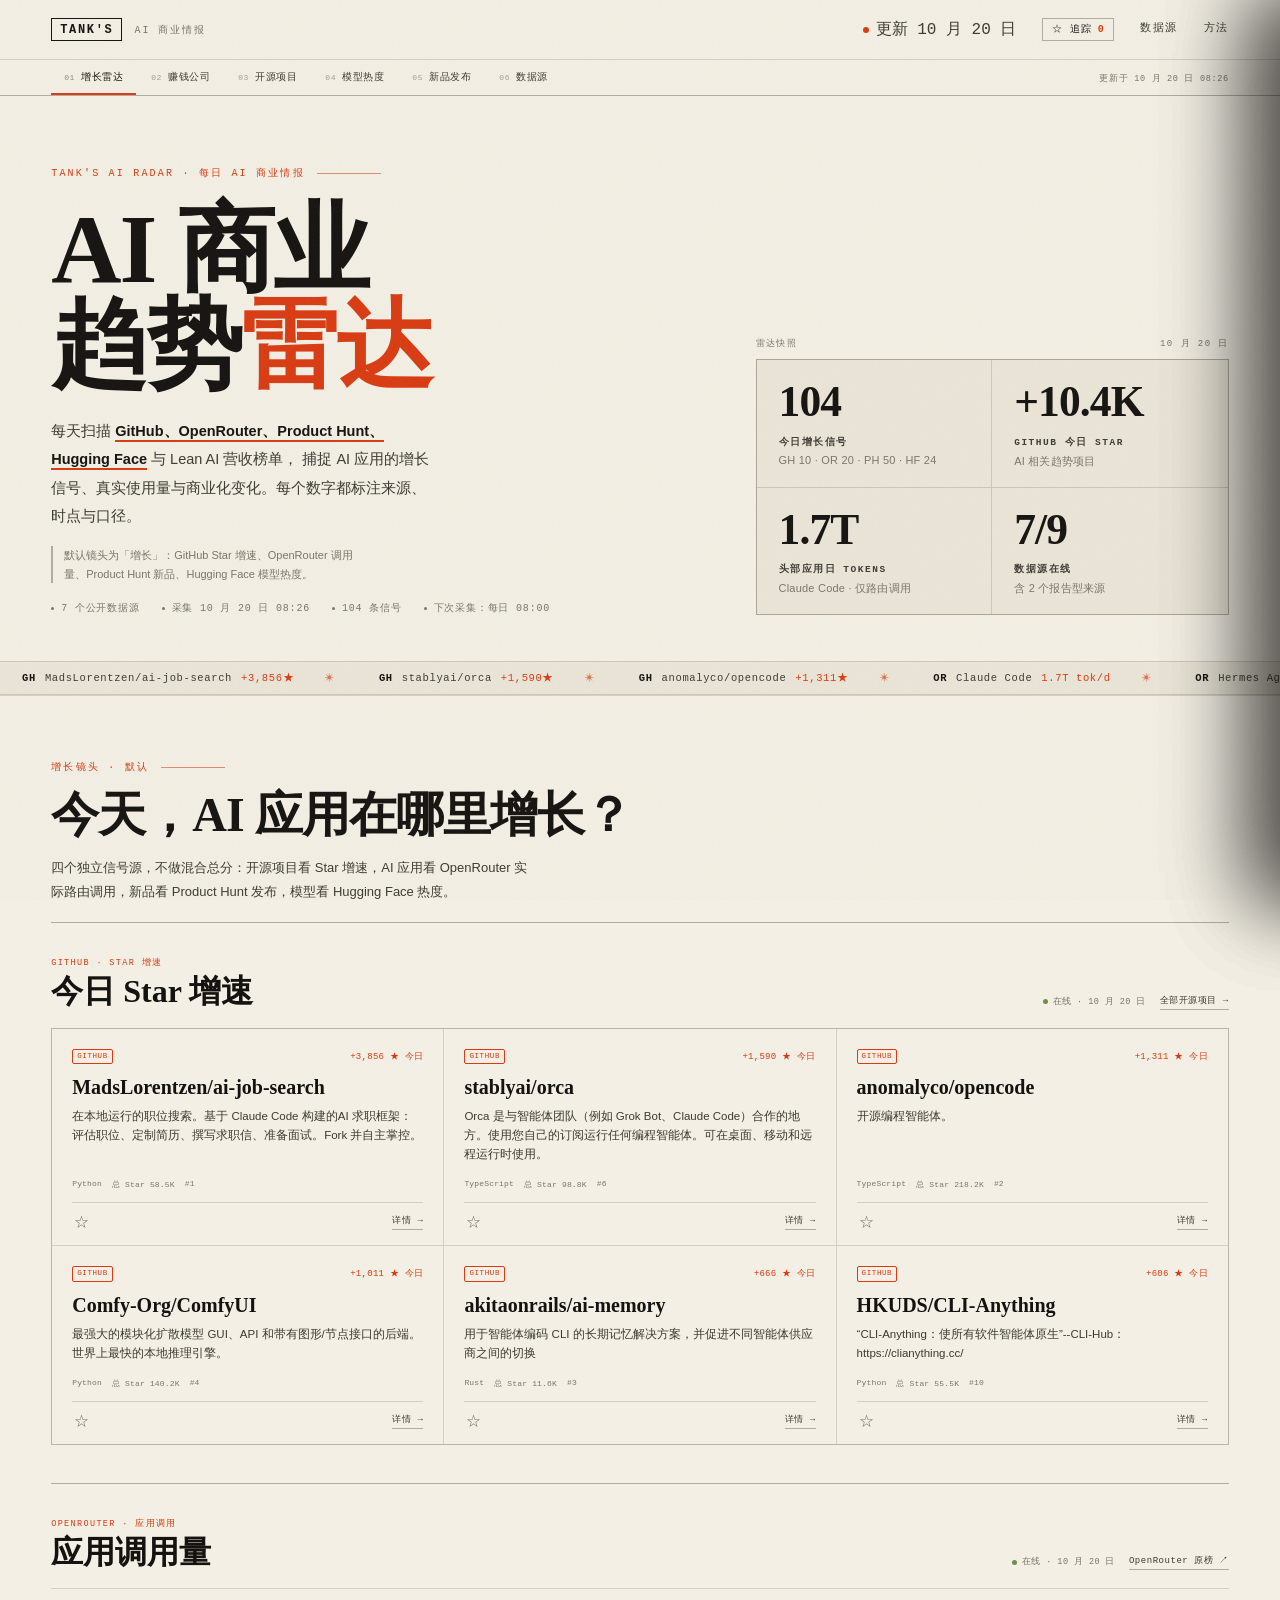
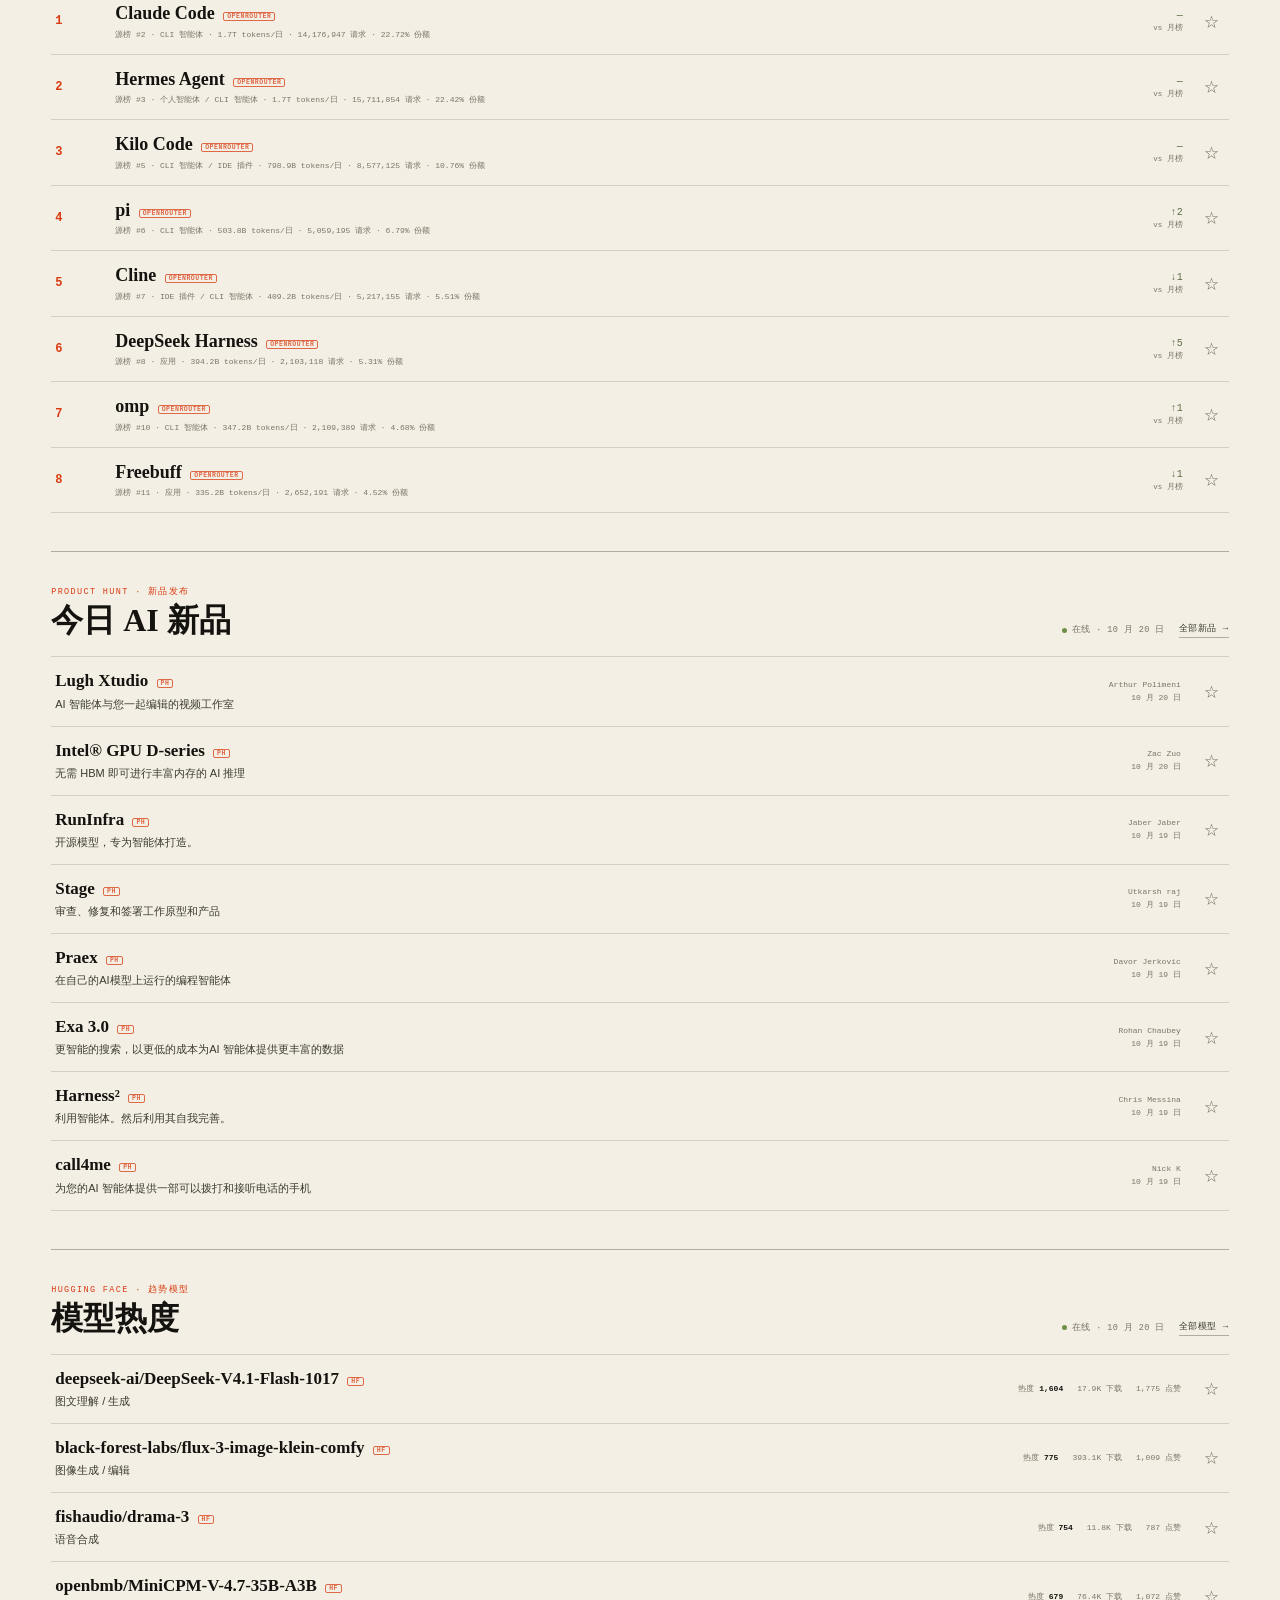
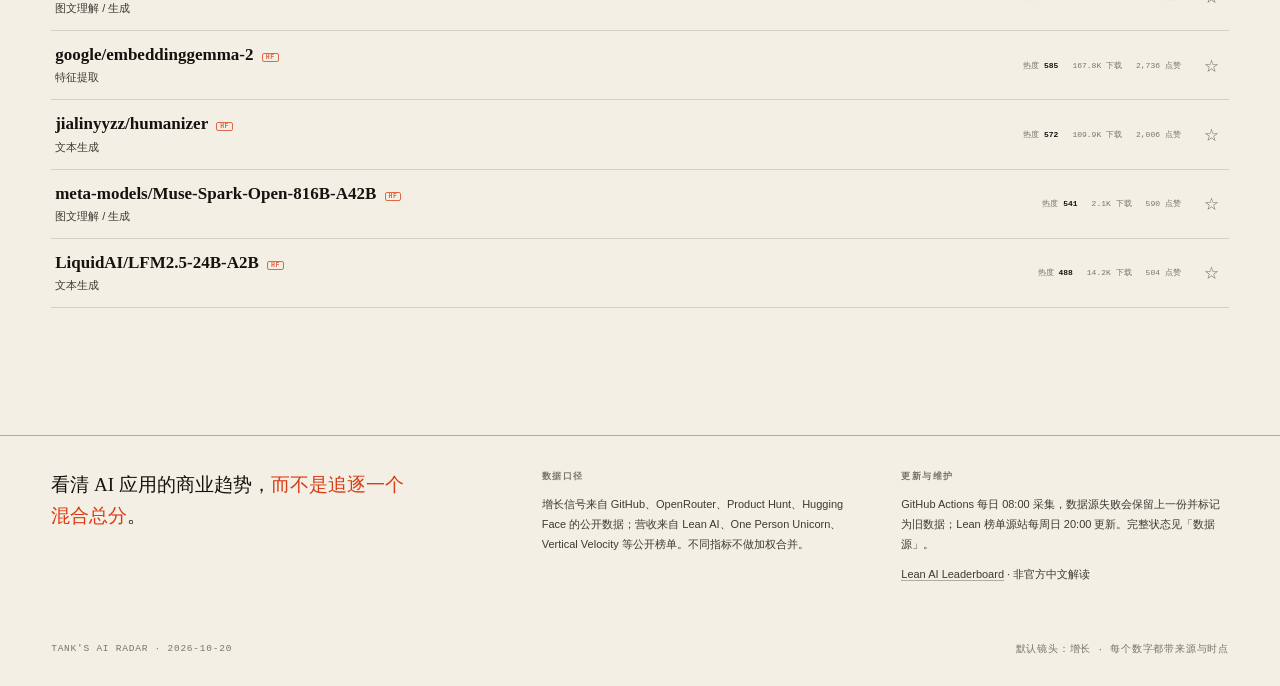
==== commit 2bc72b56: "feat: localize all source content to Chinese with cached translation" ====
--- a/index.html
+++ b/index.html
@@ -1006,7 +1006,7 @@
 <header class="masthead">
   <a class="brand" href="#top" aria-label="回到顶部">
     <span class="brand-mark">TANK'S</span>
-    <span class="brand-sub">AI RADAR · GROWTH INTELLIGENCE</span>
+    <span class="brand-sub">AI 商业情报</span>
   </a>
   <nav class="mastnav">
     <span class="live mono"><span id="mastUpdated">更新中</span></span>
@@ -1045,7 +1045,7 @@
         </div>
       </div>
       <div class="stats-wrap">
-        <div class="stats-cap"><span>RADAR SNAPSHOT</span><span id="radarDate">—</span></div>
+        <div class="stats-cap"><span>雷达快照</span><span id="radarDate">—</span></div>
         <div class="stats" aria-label="雷达聚合指标">
           <div class="stat">
             <div class="stat-value" id="statSignals">—</div>
@@ -1055,11 +1055,11 @@
           <div class="stat">
             <div class="stat-value" id="statGithubStars">—</div>
             <div class="stat-label">GitHub 今日 Star</div>
-            <div class="stat-note" id="statGithubStarsNote">AI 相关 Trending 项目</div>
+            <div class="stat-note" id="statGithubStarsNote">AI 相关趋势项目</div>
           </div>
           <div class="stat">
             <div class="stat-value" id="statTopApp">—</div>
-            <div class="stat-label">Top App 日 Tokens</div>
+            <div class="stat-label">头部应用日 Tokens</div>
             <div class="stat-note" id="statTopAppNote">OpenRouter · 仅路由调用</div>
           </div>
           <div class="stat">
@@ -1072,8 +1072,8 @@
     </div>
     <div class="ticker" aria-hidden="true">
       <div class="ticker-track">
-        <div class="ticker-seq"><span class="ticker-item"><b>GH</b> MadsLorentzen/ai-job-search <span class="t-accent">+3856★</span></span><span class="ticker-item"><b>GH</b> stablyai/orca <span class="t-accent">+1590★</span></span><span class="ticker-item"><b>GH</b> anomalyco/opencode <span class="t-accent">+1311★</span></span><span class="ticker-item"><b>OR</b> Claude Code <span class="t-accent">1.7T tok/d</span></span><span class="ticker-item"><b>OR</b> Hermes Agent <span class="t-accent">1.7T tok/d</span></span><span class="ticker-item"><b>OR</b> Kilo Code <span class="t-accent">798.9B tok/d</span></span><span class="ticker-item"><b>PH</b> Lugh Xtudio <span class="t-accent">NEW</span></span><span class="ticker-item"><b>PH</b> Intel® GPU D-series <span class="t-accent">NEW</span></span><span class="ticker-item"><b>HF</b> deepseek-ai/DeepSeek-V4.1-Flash-1017 <span class="t-accent">score 1599</span></span><span class="ticker-item"><b>HF</b> black-forest-labs/flux-3-image-klein-comfy <span class="t-accent">score 775</span></span></div>
-        <div class="ticker-seq"><span class="ticker-item"><b>GH</b> MadsLorentzen/ai-job-search <span class="t-accent">+3856★</span></span><span class="ticker-item"><b>GH</b> stablyai/orca <span class="t-accent">+1590★</span></span><span class="ticker-item"><b>GH</b> anomalyco/opencode <span class="t-accent">+1311★</span></span><span class="ticker-item"><b>OR</b> Claude Code <span class="t-accent">1.7T tok/d</span></span><span class="ticker-item"><b>OR</b> Hermes Agent <span class="t-accent">1.7T tok/d</span></span><span class="ticker-item"><b>OR</b> Kilo Code <span class="t-accent">798.9B tok/d</span></span><span class="ticker-item"><b>PH</b> Lugh Xtudio <span class="t-accent">NEW</span></span><span class="ticker-item"><b>PH</b> Intel® GPU D-series <span class="t-accent">NEW</span></span><span class="ticker-item"><b>HF</b> deepseek-ai/DeepSeek-V4.1-Flash-1017 <span class="t-accent">score 1599</span></span><span class="ticker-item"><b>HF</b> black-forest-labs/flux-3-image-klein-comfy <span class="t-accent">score 775</span></span></div>
+        <div class="ticker-seq"><span class="ticker-item"><b>GH</b> MadsLorentzen/ai-job-search <span class="t-accent">+3856★</span></span><span class="ticker-item"><b>GH</b> stablyai/orca <span class="t-accent">+1590★</span></span><span class="ticker-item"><b>GH</b> anomalyco/opencode <span class="t-accent">+1311★</span></span><span class="ticker-item"><b>OR</b> Claude Code <span class="t-accent">1.7T tok/d</span></span><span class="ticker-item"><b>OR</b> Hermes Agent <span class="t-accent">1.7T tok/d</span></span><span class="ticker-item"><b>OR</b> Kilo Code <span class="t-accent">798.9B tok/d</span></span><span class="ticker-item"><b>PH</b> Lugh Xtudio <span class="t-accent">NEW</span></span><span class="ticker-item"><b>PH</b> Intel® GPU D-series <span class="t-accent">NEW</span></span><span class="ticker-item"><b>HF</b> deepseek-ai/DeepSeek-V4.1-Flash-1017 <span class="t-accent">score 1604</span></span><span class="ticker-item"><b>HF</b> black-forest-labs/flux-3-image-klein-comfy <span class="t-accent">score 775</span></span></div>
+        <div class="ticker-seq"><span class="ticker-item"><b>GH</b> MadsLorentzen/ai-job-search <span class="t-accent">+3856★</span></span><span class="ticker-item"><b>GH</b> stablyai/orca <span class="t-accent">+1590★</span></span><span class="ticker-item"><b>GH</b> anomalyco/opencode <span class="t-accent">+1311★</span></span><span class="ticker-item"><b>OR</b> Claude Code <span class="t-accent">1.7T tok/d</span></span><span class="ticker-item"><b>OR</b> Hermes Agent <span class="t-accent">1.7T tok/d</span></span><span class="ticker-item"><b>OR</b> Kilo Code <span class="t-accent">798.9B tok/d</span></span><span class="ticker-item"><b>PH</b> Lugh Xtudio <span class="t-accent">NEW</span></span><span class="ticker-item"><b>PH</b> Intel® GPU D-series <span class="t-accent">NEW</span></span><span class="ticker-item"><b>HF</b> deepseek-ai/DeepSeek-V4.1-Flash-1017 <span class="t-accent">score 1604</span></span><span class="ticker-item"><b>HF</b> black-forest-labs/flux-3-image-klein-comfy <span class="t-accent">score 775</span></span></div>
       </div>
     </div>
   </section>
@@ -1081,14 +1081,14 @@
   <!-- ================= GROWTH (default) ================= -->
   <section id="page-growth" class="page">
     <div class="page-lead">
-      <div class="kicker">GROWTH LENS · 默认镜头</div>
+      <div class="kicker">增长镜头 · 默认</div>
       <h2>今天，AI 应用在哪里增长？</h2>
       <p>四个独立信号源，不做混合总分：开源项目看 Star 增速，AI 应用看 OpenRouter 实际路由调用，新品看 Product Hunt 发布，模型看 Hugging Face 热度。</p>
     </div>
 
     <section class="radar-section" id="secGithub">
       <div class="radar-head">
-        <div><span class="eyebrow">GITHUB · STAR VELOCITY</span><h3>今日 Star 增速</h3></div>
+        <div><span class="eyebrow">GITHUB · STAR 增速</span><h3>今日 Star 增速</h3></div>
         <div class="radar-head-right"><span class="source-state" data-source-state="github">—</span><button class="text-link" data-goto-lens="github">全部开源项目 →</button></div>
       </div>
       <div id="growthGithub" class="signal-grid"></div>
@@ -1096,7 +1096,7 @@
 
     <section class="radar-section" id="secOpenrouter">
       <div class="radar-head">
-        <div><span class="eyebrow">OPENROUTER · APP USAGE</span><h3>应用调用量</h3></div>
+        <div><span class="eyebrow">OPENROUTER · 应用调用</span><h3>应用调用量</h3></div>
         <div class="radar-head-right"><span class="source-state" data-source-state="openrouter">—</span><a class="text-link" href="https://openrouter.ai/rankings" target="_blank" rel="noopener">OpenRouter 原榜 ↗</a></div>
       </div>
       <div id="growthOpenrouter" class="radar-list"></div>
@@ -1104,7 +1104,7 @@
 
     <section class="radar-section" id="secPH">
       <div class="radar-head">
-        <div><span class="eyebrow">PRODUCT HUNT · NEW LAUNCHES</span><h3>今日 AI 新品</h3></div>
+        <div><span class="eyebrow">PRODUCT HUNT · 新品发布</span><h3>今日 AI 新品</h3></div>
         <div class="radar-head-right"><span class="source-state" data-source-state="producthunt">—</span><button class="text-link" data-goto-lens="launches">全部新品 →</button></div>
       </div>
       <div id="growthPH" class="launch-list"></div>
@@ -1112,7 +1112,7 @@
 
     <section class="radar-section" id="secHF">
       <div class="radar-head">
-        <div><span class="eyebrow">HUGGING FACE · TRENDING MODELS</span><h3>模型热度</h3></div>
+        <div><span class="eyebrow">HUGGING FACE · 趋势模型</span><h3>模型热度</h3></div>
         <div class="radar-head-right"><span class="source-state" data-source-state="huggingface">—</span><button class="text-link" data-goto-lens="models">全部模型 →</button></div>
       </div>
       <div id="growthHF" class="model-list"></div>
@@ -1122,7 +1122,7 @@
   <!-- ================= LEAN / REVENUE ================= -->
   <section id="page-lean" class="page hidden">
     <div class="page-lead">
-      <div class="kicker">MONEY LENS · 商业基本面</div>
+      <div class="kicker">赚钱镜头 · 商业基本面</div>
       <h2>谁在用更少的人，赚更多的钱？</h2>
       <p>Lean AI、One Person Unicorn、Vertical Velocity 三个公开来源并列展示。均为快照/自报口径，不合并成单一排名。</p>
     </div>
@@ -1136,7 +1136,7 @@
     <div class="lean-panel" id="leanPanel70">
       <div class="lean-summary">
         <div class="lean-summary-head">
-          <div><span class="eyebrow">LEAN AI LEADERBOARD</span><h3><span id="leanCount">70</span> 家 AI 原生公司</h3></div>
+          <div><span class="eyebrow">LEAN AI 榜单</span><h3><span id="leanCount">70</span> 家 AI 原生公司</h3></div>
           <div class="lean-meta">
             <span id="heroTotalEmp">合计 1,718 名员工</span>
             <span id="heroMedianRpe">人均营收中位数 $1.3M</span>
@@ -1200,9 +1200,9 @@
   <!-- ================= GITHUB ================= -->
   <section id="page-github" class="page hidden">
     <div class="page-lead">
-      <div class="kicker">OPEN SOURCE · STAR VELOCITY</div>
+      <div class="kicker">开源 · STAR 增速</div>
       <h2>AI 开源项目</h2>
-      <p>GitHub Trending 每日 AI 相关项目 + 高 Star 搜索兜底。Star 增速是注意力信号，不等于商业收入。</p>
+      <p>GitHub 趋势每日 AI 相关项目 + 高 Star 搜索兜底。Star 增速是注意力信号，不等于商业收入。</p>
     </div>
     <div id="githubList" class="entity-list"></div>
   </section>
@@ -1210,9 +1210,9 @@
   <!-- ================= MODELS ================= -->
   <section id="page-models" class="page hidden">
     <div class="page-lead">
-      <div class="kicker">MODELS · TRENDING</div>
+      <div class="kicker">模型 · 趋势</div>
       <h2>模型热度</h2>
-      <p>Hugging Face trendingScore、下载与点赞。模型热度是生态信号，不等同于公司营收。</p>
+      <p>Hugging Face 热度分、下载与点赞。模型热度是生态信号，不等同于公司营收。</p>
     </div>
     <div id="modelList" class="entity-list"></div>
   </section>
@@ -1220,9 +1220,9 @@
   <!-- ================= LAUNCHES ================= -->
   <section id="page-launches" class="page hidden">
     <div class="page-lead">
-      <div class="kicker">LAUNCHES · PRODUCT HUNT</div>
+      <div class="kicker">新品 · PRODUCT HUNT</div>
       <h2>AI 新品发布</h2>
-      <p>Product Hunt AI 分类公共 Feed，按发布时间排序；Feed 不提供票数，这里不做热度排名。</p>
+      <p>Product Hunt AI 分类公共订阅源，按发布时间排序；订阅源不提供票数，这里不做热度排名。</p>
     </div>
     <div id="launchList" class="entity-list"></div>
   </section>
@@ -1230,9 +1230,9 @@
   <!-- ================= SOURCES ================= -->
   <section id="page-sources" class="page hidden">
     <div class="page-lead">
-      <div class="kicker">SOURCE HEALTH · PROVENANCE</div>
+      <div class="kicker">数据源健康 · 溯源</div>
       <h2>数据源与更新状态</h2>
-      <p>每个源的最后成功时间、条目数、接入方式与口径。采集失败时保留上一份数据并标记为「stale」。</p>
+      <p>每个源的最后成功时间、条目数、接入方式与口径。采集失败时保留上一份数据并标记为「旧数据」。</p>
     </div>
     <div id="sourceGrid" class="source-grid"></div>
     <div class="source-foot">
@@ -1248,7 +1248,7 @@
     </div>
     <div class="foot-col">
       <h4>更新与维护</h4>
-      <p>GitHub Actions 每日 08:00 采集，数据源失败会保留上一份并标记 stale；Lean 榜单源站每周日 20:00 更新。完整状态见「数据源」。</p>
+      <p>GitHub Actions 每日 08:00 采集，数据源失败会保留上一份并标记为旧数据；Lean 榜单源站每周日 20:00 更新。完整状态见「数据源」。</p>
       <p style="margin-top:10px"><a href="https://leanaileaderboard.com/" target="_blank" rel="noopener">Lean AI Leaderboard</a> · 非官方中文解读</p>
     </div>
   </footer>
@@ -1274,11 +1274,11 @@
 <div class="backdrop layer-backdrop" id="trackerBackdrop"></div>
 <aside class="drawer layer-panel" id="tracker" role="dialog" aria-modal="true" aria-labelledby="trackerTitle" aria-hidden="true">
   <div class="drawer-top">
-    <div class="idx">TANK'S AI RADAR · <b>MY TRACKER</b></div>
+    <div class="idx">TANK'S AI RADAR · <b>我的追踪</b></div>
     <div class="drawer-actions"><button class="iconbtn" id="closeTracker" data-autofocus aria-label="关闭追踪面板"><svg viewBox="0 0 24 24" fill="none" stroke="currentColor" stroke-width="2"><path d="M18 6 6 18M6 6l12 12"/></svg></button></div>
   </div>
   <div class="drawer-inner">
-    <div class="drawer-cat">WATCHLIST · LOCAL FIRST</div>
+    <div class="drawer-cat">关注列表 · 本地存储</div>
     <h2 id="trackerTitle">我的追踪</h2>
     <p class="tracker-sub">关注公司、GitHub 项目或雷达信号，按自己的节奏更新。榜单同步节奏固定为每日 08:00 / Lean 每周日 20:00。</p>
     <div id="trackerBody"></div>
@@ -1288,11 +1288,11 @@
 <div class="backdrop layer-backdrop" id="addBackdrop"></div>
 <aside class="drawer layer-panel" id="addPanel" role="dialog" aria-modal="true" aria-labelledby="addTitle" aria-hidden="true">
   <div class="drawer-top">
-    <div class="idx">NEW TRACKER · <b>按需添加</b></div>
+    <div class="idx">新增追踪 · <b>按需添加</b></div>
     <div class="drawer-actions"><button class="iconbtn" id="closeAdd" data-autofocus aria-label="关闭添加面板"><svg viewBox="0 0 24 24" fill="none" stroke="currentColor" stroke-width="2"><path d="M18 6 6 18M6 6l12 12"/></svg></button></div>
   </div>
   <div class="drawer-inner">
-    <div class="drawer-cat">ADD TO WATCHLIST</div>
+    <div class="drawer-cat">添加到追踪</div>
     <h2 id="addTitle">追踪一家公司</h2>
     <p class="tracker-sub">公司会关联官网与榜单数据；GitHub 项目会实时读取仓库动态。所有数据只保存在本机。</p>
     <div class="seg" id="addTabs">
@@ -1315,7 +1315,7 @@
 <div class="backdrop layer-backdrop" id="newsBackdrop"></div>
 <div class="modal-panel" id="newsPanel" role="dialog" aria-modal="true" aria-labelledby="newsTitleInner" aria-hidden="true">
   <div class="modal-top">
-    <div class="idx">SENTIMENT · <b>舆情</b> · <span id="newsTitle"></span></div>
+    <div class="idx">舆情 · <b>最新资讯</b> · <span id="newsTitle"></span></div>
     <button class="iconbtn" id="closeNews" data-autofocus aria-label="关闭舆情面板"><svg viewBox="0 0 24 24" fill="none" stroke="currentColor" stroke-width="2"><path d="M18 6 6 18M6 6l12 12"/></svg></button>
   </div>
   <div class="modal-body" id="newsBody"></div>
@@ -1324,7 +1324,7 @@
 <div class="backdrop layer-backdrop" id="signalBackdrop"></div>
 <div class="modal-panel" id="signalPanel" role="dialog" aria-modal="true" aria-labelledby="signalTitle" aria-hidden="true">
   <div class="modal-top">
-    <div class="idx">SIGNAL · <b id="signalSource">—</b></div>
+    <div class="idx">信号 · <b id="signalSource">—</b></div>
     <button class="iconbtn" id="closeSignal" data-autofocus aria-label="关闭信号详情"><svg viewBox="0 0 24 24" fill="none" stroke="currentColor" stroke-width="2"><path d="M18 6 6 18M6 6l12 12"/></svg></button>
   </div>
   <div class="modal-body" id="signalBody"></div>
@@ -1335,11 +1335,11 @@
 <input type="file" id="stateFile" accept="application/json,.json" hidden>
 
 <script>
-let COMPANIES = [{"rank":1,"name":"Medvi","desc":"AI Native Telemedicine","loc":"Los Angeles","rev":1800000000.0,"emp":1,"rpe":1800000000.0,"profit":true,"fund":0.0,"val":null,"vpe":null,"founded":"2024","foundedNum":2024,"snap":"Apr 2026","snapAge":6,"src":"https://www.nytimes.com/2026/04/02/technology/ai-billion-dollar-company-medvi.html","months":null,"category":"行业应用","value":"用十几个 AI 工具替极小团队跑通 GLP-1 减肥药的远程问诊与履约，把获客成本压到极低","model":"面向美国自费减重人群，销售复合GLP-1减肥药与男性健康订阅，按月收费，靠联盟营销买量；问诊、处方与药房履约外包给OpenLoop等平台，公司只保留品牌、投放与客服，2025年营收4.01亿美元。","moat":"几乎没有护城河：药品与履约都是外包，流量靠联盟与 AI 批量素材，合规风险却由自己承担。真正的优势只是创始人选品与买量的经验，可复制、可被平台封禁，也会随监管收紧而迅速消失。","progress":"2026年4月NYT称其为AI时代一人公司样本，随后曝出FDA警告信、AI生成假医生广告与三起诉讼；公司4月8日声明整改，NYT亦修改报道并加编者注。榜单18亿美元是2026年目标而非实际营收。","confidence":"medium","website":"https://medvi.org","github":"","searchTerm":"Medvi","status":"争议","statusLong":"2026 年曝出 FDA 警告信、AI 假医生广告与多起诉讼；榜单 18 亿美元为 2026 年目标口径。","sources":["https://www.mrjjxw.com/articles/2026-04-11/4335094.html","https://www.tmtpost.com/7944415.html","https://www.nytimes.com/2026/04/02/technology/ai-billion-dollar-company-medvi.html"]},{"rank":2,"name":"Telegram","desc":"Messaging","loc":"Dubai","rev":1000000000.0,"emp":30,"rpe":33333333.333333332,"profit":true,"fund":3200000000.0,"val":30000000000.0,"vpe":1000000000.0,"founded":"2013","foundedNum":2013,"snap":"Dec 2024","snapAge":22,"src":"https://x.com/durov/status/1871163311711993895","months":null,"category":"消费产品","value":"十亿级用户的隐私通讯工具，用数十人团队支撑全球分发，靠 Premium 与广告变现","model":"面向全球C端免费提供聊天与频道，靠Premium订阅（逾1500万付费）、频道广告、Stars虚拟商品与TON生态抽成变现；2024年营收超10亿美元、净利5.47亿，2025上半年营收8.7亿，团队仅数十人。","moat":"十亿 MAU 的网络效应与隐私品牌是真实壁垒，迁移成本高；但变现效率远低于 Meta，收入与资产高度绑定 Toncoin，代币波动直接冲击利润，俄罗斯、伊朗等市场被封也压制增长上限。","progress":"2026年3月Forbes以Snap为参照下调估值，Durov身家从171亿跌至66亿美元；3月需偿付11亿美元债券，此前发行17亿美元9%新债，年营收预计约20亿美元，短期IPO可能性低。","confidence":"high","website":"https://telegram.org","github":"https://github.com/telegramdesktop","searchTerm":"Telegram","status":"","statusLong":"","sources":["https://voxbooster.com/blog/telegram-statistics-2026/","https://x.com/durov/status/1871163311711993895"]},{"rank":3,"name":"Polsia","desc":"AI Operator","loc":"San Francisco","rev":20000000.0,"emp":1,"rpe":20000000.0,"profit":false,"fund":30000000.0,"val":null,"vpe":null,"founded":"2025","foundedNum":2025,"snap":"Oct 2026","snapAge":0,"src":"https://x.com/Bencera/status/2112196701083902017","months":6,"category":"智能体与自动化","value":"让不懂技术的人输入一个想法，由 AI 代理团队自动建站、投放、获客并运营公司","model":"面向个体创业者与小商家的订阅加分成：49美元/月租用AI员工团队，平台代投Meta广告抽20%广告费，再从用户营收中抽20%；上线五个月约7600名客户，靠创始人公开演示与话题营销获客。","moat":"壁垒主要是编排层与投放数据，但技术容易被复制，现金流实际来自广告代理返点，本质是买量套利；留存取决于用户能否真的赚钱，一旦效果不佳流失极快，平台声誉也与单人创始人高度绑定。","progress":"2026年上半年完成3000万美元融资、估值2.5亿美元，投资方含Sound Ventures；创始人称ARR近1000万美元。外界质疑其收入多来自订阅与广告费而非真实分成，单人架构也难支撑合规与客服。","confidence":"medium","website":"https://polsia.com","github":"","searchTerm":"Polsia","status":"","statusLong":"","sources":["https://eu.36kr.com/en/p/3825813697565316","https://hr.bloombergadria.com/tehnologija/ai/106767/jedan-zaposleni-250-milijuna-dolara-i-problem-koji-tek-dolazi/news","https://x.com/Bencera/status/2112196701083902017"]},{"rank":4,"name":"Midjourney","desc":"Image Generation","loc":"San Francisco","rev":500000000.0,"emp":40,"rpe":12500000.0,"profit":true,"fund":0.0,"val":10000000000.0,"vpe":250000000.0,"founded":"2022","foundedNum":2022,"snap":"Feb 2025","snapAge":20,"src":"https://www.linkedin.com/feed/update/urn:li:activity:7296176430453854208?commentUrn=urn%3Ali%3Acomment%3A%28activity%3A7296176430453854208%2C7296232942484238336%29&replyUrn=urn%3Ali%3Acomment%3A%28activity%3A7296176430453854208%2C7296290907979489280%29&dashCommentUrn=urn%3Ali%3Afsd_comment%3A%287296232942484238336%2Curn%3Ali%3Aactivity%3A7296176430453854208%29&dashReplyUrn=urn%3Ali%3Afsd_comment%3A%287296290907979489280%2Curn%3Ali%3Aactivity%3A7296176430453854208%29","months":24,"category":"内容与创意","value":"以极小团队做出审美领先的图像与视频生成模型，服务设计师与内容创作者订阅","model":"面向创作者与设计团队的B2C订阅，按GPU时长分档收费（约10至120美元/月），几乎不做销售，靠Discord社区与口碑扩散；无外部融资，上线六个月即盈利，2025年ARR约5亿美元。","moat":"自研模型与独特审美调性形成品牌偏好，社区与工作流沉淀带来切换成本；但自建算力是重资本投入，图像与视频能力正被 Google、OpenAI、字节以生态捆绑追赶，护城河更多是品味而非技术代差。","progress":"2026 年 4 月 15 日发布 V8.1，支持 2K、速度提升 3 倍、成本降至三分之一；迪士尼、环球与华纳的版权诉讼进入证据开示阶段，法院 7 月仅批准有限取证。团队已从榜单的 40 人扩至百人以上。","confidence":"high","website":"https://www.midjourney.com","github":"","searchTerm":"Midjourney","status":"","statusLong":"","sources":["https://theagenttimes.com/articles/midjourney-drops-v8-1-model-during-weekly-office-hours-reinf-e266d976","https://www.shumaker.com/insight/ai-copyright-showdown-can-hollywood-challenge-ai-while-using-it/","https://www.linkedin.com/feed/update/urn:li:activity:7296176430453854208?commentUrn=urn%3Ali%3Acomment%3A%28activity%3A7296176430453854208%2C7296232942484238336%29&replyUrn=urn%3Ali%3Acomment%3A%28activity%3A7296176430453854208%2C7296290907979489280%29&dashCommentUrn=urn%3Ali%3Afsd_comment%3A%287296232942484238336%2Curn%3Ali%3Aactivity%3A7296176430453854208%29&dashReplyUrn=urn%3Ali%3Afsd_comment%3A%287296290907979489280%2Curn%3Ali%3Aactivity%3A7296176430453854208%29"]},{"rank":5,"name":"SurgeAI","desc":"AI Training Data","loc":"San Francisco","rev":1000000000.0,"emp":110,"rpe":9090909.090909092,"profit":true,"fund":0.0,"val":null,"vpe":null,"founded":"2020","foundedNum":2020,"snap":"Jul 2025","snapAge":15,"src":"https://www.theinformation.com/articles/little-known-startup-surged-past-scale-ai-without-investors","months":60,"category":"数据与模型","value":"为前沿实验室提供高质量人类专家数据与评测，把数据质量做成可测量的工程","model":"B2B向OpenAI、Anthropic、谷歌、Meta、微软等实验室交付SFT、RLHF、评分标准与评测数据，按项目收费；零外部融资、首年即盈利，2024年营收破10亿美元，员工不足百人，靠口碑而非销售扩张。","moat":"Surge Force 专家网络与数千行为信号构成的质量控制系统是真壁垒：数据质量难以复制，头部实验室的信任与长期合同形成切换成本；但 Mercor、AfterQuery 正以更低价格抢单，专家池也被持续挖角。","progress":"2025年底Edwin Chen确认年营收超10亿美元、团队不足百人且从未融资；2026年公司仍极少披露，同时面临Mercor、AfterQuery等新玩家以RL环境和专家市场正面竞争，份额承压。","confidence":"high","website":"https://surgehq.ai","github":"","searchTerm":"Surge AI","status":"","statusLong":"","sources":["https://www.c114.net.cn/industry/43527.html","https://www.theinformation.com/articles/little-known-startup-surged-past-scale-ai-without-investors"]},{"rank":6,"name":"Pocket","desc":"AI Hardware & Note-Taking","loc":"San Francisco","rev":100000000.0,"emp":12,"rpe":8333333.333333333,"profit":false,"fund":11500000.0,"val":null,"vpe":null,"founded":"2025","foundedNum":2025,"snap":"Aug 2026","snapAge":2,"src":"https://www.businessinsider.com/pockets-ai-notetaker-launched-8-months-ago-revenue-is-soaring-2026-8","months":8,"category":"消费产品","value":"贴在手机背面的卡片式录音器，一键把线下对话变成结构化笔记与待办","model":"B2C硬件加订阅：设备129美元起，基础版免费、高级版16.59美元/月起；靠短视频病毒传播与转介绍增长，多数来自DTC，DoorDash等企业客户开始批量采购，8个月做到1亿美元run rate。","moat":"硬件加线下场景是差异化：手机系统覆盖不了面对面录音，实体按键降低摩擦；但硬件易被抄袭，Zoom、Meet、Granola 从软件侧挤压，苹果与 OpenAI 的新设备是最大威胁，护城河取决于品牌与留存。","progress":"2026年6月获Accel与YC1100万美元，当时出货3.5万台、年化营收2700万美元；8月称run rate达1亿美元、出货超20万台、团队12人，月增约50%，同时面临录音伦理争议。","confidence":"high","website":"https://heypocket.com","github":"","searchTerm":"Pocket AI notetaker","status":"","statusLong":"","sources":["https://africa.businessinsider.com/news/pockets-popular-ai-notetaker-launched-8-months-ago-revenue-is-soaring-but-can-it-last/vrb2xsk","https://techfundingnews.com/pocket-11m-accel-ai-hardware-27m-arr/","https://www.businessinsider.com/pockets-ai-notetaker-launched-8-months-ago-revenue-is-soaring-2026-8"]},{"rank":7,"name":"Intelligence (Design Arena)","desc":"AI Model Evaluation & Human Feedback","loc":"San Francisco","rev":60000000.0,"emp":10,"rpe":6000000.0,"profit":true,"fund":7900000.0,"val":null,"vpe":null,"founded":"2025","foundedNum":2025,"snap":"Aug 2026","snapAge":2,"src":"https://www.linkedin.com/posts/index-ventures_grace-li-and-kamryn-ohly-didnt-set-out-to-activity-7490130059781894144-ARsj","months":6,"category":"数据与模型","value":"用众包 A/B 盲测收集人类审美偏好，为模型厂商提供评测与后训练数据","model":"B2B数据与评测服务：C端免费开放Design Arena盲测（网站、图像、界面），积累530万用户偏好；向模型实验室与企业出售评测报告、偏好数据集与定制反馈，按合同收费，靠排行榜与开发者口碑获客。","moat":"真实用户跨地区、跨品类的偏好数据有时效与规模壁垒，排行榜本身带来流量飞轮；但 LM Arena、Yupp 等同类竞争激烈，用户可多平台投票，数据可替代性高，护城河取决于能否锁定头部实验室长约。","progress":"2026年8月完成790万美元种子轮，Index Ventures领投；公司称Design Arena已有530万用户、企业客户贡献6000万美元ARR，并强调自动基准易被刷分、人类评测更稀缺。","confidence":"medium","website":"https://designarena.ai","github":"","searchTerm":"Design Arena","status":"","statusLong":"","sources":["https://www.techjuice.pk/design-arena-creator-intelligence-raises-7-9-million-to-expand-ai-feedback-platfor/","https://www.linkedin.com/posts/index-ventures_grace-li-and-kamryn-ohly-didnt-set-out-to-activity-7490130059781894144-ARsj"]},{"rank":8,"name":"Morph","desc":"AI Coding Models & Infrastructure","loc":"San Francisco","rev":6000000.0,"emp":1,"rpe":6000000.0,"profit":false,"fund":null,"val":null,"vpe":null,"founded":"2023","foundedNum":2023,"snap":"Aug 2026","snapAge":2,"src":"https://x.com/tejasybhakta/status/2090620183564231138","months":null,"category":"编程与开发","value":"让 AI 改代码从整文件重写变成毫秒级精准补丁，为编码 Agent 提供推理层","model":"面向编码Agent团队按量计费的API：合并编辑、代码搜索、上下文压缩，另售预留算力与模型路由；2026年转型托管Kimi、GLM等开源模型，日处理超5000亿token，靠开源社区与Agent开发者口碑增长。","moat":"速度与准确率的工程积累是真壁垒：万级 tok/s 的补丁模型需要自研内核与训练数据，切换成本嵌在 Agent 流水线里；但底层模型来自中国开源权重，价格战激烈，单点优化容易被前沿实验室内置功能吞掉。","progress":"2026年8月ARR达600万美元，创始人称月增50%，仍以一人公司运作；产品从合并编辑扩展为完整推理栈，成为OpenRouter前25供应商，服务400多个生产级Agent，客户含币安。","confidence":"medium","website":"https://morphllm.com","github":"https://github.com/morphllm","searchTerm":"Morph LLM","status":"","statusLong":"","sources":["https://www.arr.club/morph","https://www.morphllm.com/","https://www.altis.vc/research/company/morph","https://x.com/tejasybhakta/status/2090620183564231138"]},{"rank":9,"name":"Anysphere (Cursor)","desc":"AI Code Editor","loc":"San Francisco","rev":100000000.0,"emp":20,"rpe":5000000.0,"profit":false,"fund":173400000.0,"val":2600000000.0,"vpe":130000000.0,"founded":"2022","foundedNum":2022,"snap":"Feb 2025","snapAge":20,"src":"https://www.linkedin.com/feed/update/urn:li:activity:7296176430453854208/","months":21,"category":"编程与开发","value":"把前沿模型封装成懂整个代码库的编辑器，让工程师用自然语言完成大规模改动","model":"面向开发者与企业的订阅制IDE：个人20美元/月起，企业按席位与用量收费，三千多家客户年付超10万美元；自研Composer模型压低推理成本，靠产品驱动增长，2026年5月ARR达30亿美元。","moat":"代码库索引、Agent 工作流与 500 万开发者的使用数据形成飞轮，企业采购与合规能力抬高切换成本；但底层模型依赖 Anthropic、OpenAI 等同样做编码产品的供应商，自研模型尚不足以完全替代。","progress":"2026年1月完成23亿美元D轮、估值293亿美元；3月发布Composer 2，5月ARR达30亿；6月16日与SpaceX签署600亿美元全股票合并协议，将成其全资子公司。","confidence":"high","website":"https://cursor.com","github":"https://github.com/getcursor","searchTerm":"Cursor","status":"合并中","statusLong":"2026-06 与 SpaceX 签署 600 亿美元全股票合并协议，将不再独立。","sources":["https://www.hustlefund.vc/post/angel-squad-cursor-anysphere-pre-ipo-shares-what-accredited-investors-should-know-in-2026","https://www.heise.de/en/news/SpaceX-acquires-AI-coding-tool-Cursor-for-60-billion-11334594.html","https://www.ice.it/it/news/notizie-dal-mondo/303807","https://www.linkedin.com/feed/update/urn:li:activity:7296176430453854208/"]},{"rank":10,"name":"Proximal","desc":"AI Coding Data & RL Environments","loc":"San Francisco","rev":200000000.0,"emp":40,"rpe":5000000.0,"profit":false,"fund":15000000.0,"val":300000000.0,"vpe":7500000.0,"founded":"2025","foundedNum":2025,"snap":"Sep 2026","snapAge":1,"src":"https://x.com/calvinchen/status/2104996979118067810","months":null,"category":"数据与模型","value":"用真实代码库构建长周期 RL 环境与验证器，教前沿模型像工程师一样改代码","model":"B2B向头部实验室、neolab与编码Agent公司交付长周期RL环境、后训练数据与评测，按项目和算力合同收费；以研究工程化替代人工标注，2026年9月结束隐身时年化营收已超2亿美元。","moat":"合成代码库生成、模糊验证器与反 reward hacking 的工程能力是真壁垒，任务难度与验证质量直接决定模型提升幅度；但 Scale、Surge、Mercor 都在转向同类，实验室自建数据团队也会压缩外部采购。","progress":"2026年9月29日结束隐身，获General Catalyst领投1500万美元种子轮、估值3亿美元，称成立约十个月年化营收超2亿美元；此前发布开源FrontierSWE基准，团队11至50人。","confidence":"high","website":"https://proximal.ai","github":"","searchTerm":"Proximal","status":"","statusLong":"","sources":["https://www.ai-market-watch.com/company/proximal","https://x.com/calvinchen/status/2104996979118067810"]},{"rank":11,"name":"HireCade","desc":"AI Training Data","loc":"London","rev":22000000.0,"emp":5,"rpe":4400000.0,"profit":true,"fund":0.0,"val":null,"vpe":null,"founded":"2024","foundedNum":2024,"snap":"Apr 2026","snapAge":6,"src":"Private Verification with Founder","months":null,"category":"数据与模型","value":"把招聘筛选与 AI 数据标注合并：用免费 ATS 获客，再卖人工数据团队","model":"面向中小企业免费提供ATS、简历筛选（0.1美元一份）与AI视频面试（5美元一场），再向AI实验室转售标注员、RLHF评测与领域专家，按人天计费；用免费招聘工具低成本获客并交叉销售数据服务。","moat":"护城河薄弱：ATS 与视频面试高度同质化，标注市场由 Scale、Surge、Mercor 主导；唯一差异是把招聘流量转化为标注劳动力，但专家质量与交付稳定性难以证明，客户极易比价更换。","progress":"公开信息有限，2026年未见融资或营收披露；官网显示业务已从招聘扩展到RLHF、模型评测与计算机视觉标注，榜单2200万美元营收与5人团队来自创始人私下验证，无法独立核实。","confidence":"low","website":"https://www.hirecade.com","github":"","searchTerm":"HireCade","status":"","statusLong":"","sources":["https://www.hirecade.com/"]},{"rank":12,"name":"OpenArt","desc":"AI for Image and Video","loc":"San Francisco","rev":70000000.0,"emp":20,"rpe":3500000.0,"profit":true,"fund":35000000.0,"val":null,"vpe":null,"founded":"2022","foundedNum":2022,"snap":"Jan 2026","snapAge":9,"src":"https://www.linkedin.com/feed/update/urn:li:activity:7423050918448766977","months":null,"category":"内容与创意","value":"让普通人用聊天完成角色一致的故事视频，把 AI 创作变成可连载的内容生产","model":"B2C订阅为主：网页与App提供图像、视频生成、角色一致性与One Story分镜，按月收取credits费用；靠模板与社区作品病毒传播，8人做到3000万美元ARR，20人做到7000万美元，人均营收约350万。","moat":"角色一致性与叙事工作流是产品层差异，社区作品与模板形成内容飞轮；但底层依赖第三方视频模型，Google、字节、Runway 随时可覆盖同功能，护城河更多来自增长效率与审美运营，而非技术独占。","progress":"2026年1月宣布Canaan领投的3000万美元A轮，当时MAU超800万、ARR7000万美元、团队20人；此后推出对话式导演与One Story功能，并称在动漫榜单排名第一。","confidence":"high","website":"https://openart.ai","github":"https://github.com/openart-ai","searchTerm":"OpenArt AI","status":"","statusLong":"","sources":["https://www.basisset.com/insights/openarts-series-a-and-the-acceleration-of-infrastructure-first-consumer","https://www.linkedin.com/feed/update/urn:li:activity:7423050918448766977"]},{"rank":13,"name":"Base44","desc":"AI Code Gen","loc":"Tel Aviv","rev":3500000.0,"emp":1,"rpe":3500000.0,"profit":true,"fund":0.0,"val":80000000.0,"vpe":80000000.0,"founded":"2025","foundedNum":2025,"snap":"May 2025","snapAge":17,"src":"https://www.linkedin.com/feed/update/urn:li:activity:7336025796509077504/","months":6,"category":"编程与开发","value":"用一句话生成带数据库、认证与支付的全栈应用，让非工程师直接上线产品","model":"面向非技术创业者与中小企业按月订阅（约20至50美元），提供自然语言全栈应用生成与托管；2025年被Wix收购后借助其两亿用户渠道与广告预算放量，收入随订阅与用量增长，ARR于2026年3月破亿。","moat":"真护城河是 Wix 的分发与支付、托管基础设施，而非生成能力本身；Lovable、Bolt、Replit 同场竞争且模型能力趋同，用户切换成本低，Wix 的巨额买量能否转化为留存是最大问号。","progress":"2025年6月Wix以约9200万美元收购；2026年5月因达成销售目标再付3800万美元股票，ARR3月破亿、5月中接近1.5亿，但Wix一季度因买量成本股价大跌31%。","confidence":"high","website":"https://base44.com","github":"","searchTerm":"Base44","status":"已并购","statusLong":"2025-06 被 Wix 收购，现为 Wix 旗下产品；「1 人」为收购前口径。","sources":["https://en.globes.co.il/en/article-wix-pays-38m-earnout-payments-for-base44-1001542919","https://www.linkedin.com/feed/update/urn:li:activity:7336025796509077504/"]},{"rank":14,"name":"AfterQuery","desc":"AI Training Data & RL Environments","loc":"San Francisco","rev":100000000.0,"emp":30,"rpe":3333333.3333333335,"profit":false,"fund":30000000.0,"val":300000000.0,"vpe":10000000.0,"founded":"2025","foundedNum":2025,"snap":"Apr 2026","snapAge":6,"src":"https://www.forbes.com/sites/annatong/2026/04/09/this-23-year-olds-new-ai-data-company-has-already-hit-a-100-million-run-rate/","months":14,"category":"数据与模型","value":"组织医生、律师等专家把真实工作任务化，训练模型学会像专业人士交付成果","model":"B2B向Nvidia、Legora、Motif等实验室与企业出售专家任务数据、RL环境与后训练服务，按项目收费；以编码专家决策过程而非答题正确率为卖点，2026年4月年化营收达1亿美元。","moat":"专家招募与任务设计流程有先发积累，但本质仍是人力密集的服务业，Scale、Surge、Mercor 都在同一池子里抢专家；估值半年涨十倍更多反映数据稀缺的窗口期，而非已经稳固的壁垒。","progress":"2026 年 4 月宣布 3000 万美元 A 轮、估值 3 亿美元并称年化营收 1 亿美元；9 月再融资，估值升至 32 亿美元，成为 YC 史上最快独角兽（W25 批次，创始团队 22 至 23 岁）。","confidence":"high","website":"https://www.afterquery.com","github":"","searchTerm":"AfterQuery","status":"","statusLong":"","sources":["https://uk.finance.yahoo.com/news/afterquery-reportedly-becomes-y-combinator-220824430.html","https://www.forbes.com/sites/annatong/2026/04/09/this-23-year-olds-new-ai-data-company-has-already-hit-a-100-million-run-rate/"]},{"rank":15,"name":"micro1","desc":"AI Training Data","loc":"San Francisco","rev":250000000.0,"emp":80,"rpe":3125000.0,"profit":true,"fund":41600000.0,"val":null,"vpe":null,"founded":"2022","foundedNum":2022,"snap":"Mar 2026","snapAge":7,"src":"Private Verification with Founder","months":null,"category":"数据与模型","value":"用 AI 面试从百万候选人中筛专家，为前沿模型供给训练、评测与 RL 环境数据","model":"客户是 OpenAI、Anthropic 等前沿实验室，以及微软、亚马逊、1X 等需要专家与机器人数据的公司。用 AI 面试把工程师、医生、律师纳入专家网络，按项目工时结算，并售卖强化学习训练场，靠创始人直销增长。","moat":"真壁垒是专家网络的筛选与调度：五百万候选人库加 AI 面试形成供给规模效应，客户切换成本来自数据连续性与合规审查。但本质是人力密集型生意，毛利被专家分成挤压，Mercor、Surge 在同一个池子里抢人。","progress":"2026 年 9 月以 40 亿美元估值融资超 1 亿美元，一年估值涨 8 倍；年化收入从 2025 年初约 700 万美元升至 2026 年秋约 10 亿美元。同期从专家数据扩到 RL 训练场与机器人数据。","confidence":"high","website":"https://www.micro1.ai","github":"","searchTerm":"micro1","status":"","statusLong":"","sources":["https://www.forbeschina.com/business/72247","https://www.arr.club/micro1","https://www.forbesmiddleeast.com/innovation/startups/this-25-year-old-raised-over-%24100-million-for-his-ai-data-startup-at-a-%244-billion-valuation"]},{"rank":16,"name":"Cal AI","desc":"AI Calorie Tracker","loc":"New York","rev":12000000.0,"emp":4,"rpe":3000000.0,"profit":true,"fund":0.0,"val":null,"vpe":null,"founded":"2024","foundedNum":2024,"snap":"Nov 2024","snapAge":23,"src":"https://www.forbes.com/sites/josipamajic/2024/11/02/meet-the-17-year-old-ceo-behind-a-12m-ai-powered-nutrition-app/","months":null,"category":"消费产品","value":"拍一张餐盘照片就自动算出热量与营养，把饮食记录的门槛降到一次快门","model":"面向欧美减脂人群的 C 端订阅应用：免费下载，周付或年付订阅解锁拍照识别与营养分析，靠 TikTok 达人素材与商店优化冷启动。2026 年 3 月被 MyFitnessPal 收购，成为其矩阵中的独立应用。","moat":"几乎没有技术护城河：多模态模型是现成的，拍照记账被大厂与同类应用快速复制。它赢在极致投放与转化运营——批量测试短视频素材、高频迭代付费墙，这是营销能力而非产品壁垒，被老牌平台收购是合理归宿。","progress":"2026 年 3 月被 MyFitnessPal 收购，两年下载超 1500 万、年收入数千万美元。4 月苹果以绕过内购、误导性计费（周价大字、隐藏续订）为由将其下架整改，整改后重新上架，暴露订阅模式的合规风险。","confidence":"high","website":"https://calai.app","github":"","searchTerm":"Cal AI","status":"已并购","statusLong":"2026-03 被 MyFitnessPal 收购，已不再独立运营。","sources":["https://thenextweb.com/news/myfitnesspal-acquires-cal-ai-the-viral-calorie-tracking-app-built-by-teens","https://www.macrumors.com/2026/04/21/apple-cal-ai-app-store-removal/","https://techcrunch.com/2026/03/02/myfitnesspal-has-acquired-cal-ai-the-viral-calorie-app-built-by-teens/","https://www.forbes.com/sites/josipamajic/2024/11/02/meet-the-17-year-old-ceo-behind-a-12m-ai-powered-nutrition-app/"]},{"rank":17,"name":"RB2B","desc":"Website Visitor Identification","loc":"Austin","rev":9000000.0,"emp":3,"rpe":3000000.0,"profit":false,"fund":0.0,"val":null,"vpe":null,"founded":"2024","foundedNum":2024,"snap":"May 2026","snapAge":5,"src":"https://newsletter.rb2b.com/p/rb2b-just-hit-9m-arr-here-s-why-it-s-insane","months":26,"category":"行业应用","value":"把匿名访问官网的企业访客还原成具体个人，让冷邮件与销售外呼有的放矢","model":"面向北美 B2B 销售与市场团队的 PLG 订阅工具，按 Pro 与 Pro+ 分档月费计价，识别额度与精度越高越贵。不投销售、不融资，靠创始人 newsletter 分发，一名全职加 AI 客服支撑全部客户。","moat":"护城河是数据覆盖与价格锚：自建身份图谱，2026 年联合 Demandbase 把个人级识别率从约 35% 提到 65%，同时把价格压到竞品获客成本以下。但底层依赖第三方数据源，覆盖率与合规随时可能被收紧。","progress":"2026 年 10 月年化收入破 1000 万美元，团队仅 1 名全职，2025 年 11 月为 700 万美元。年内与 Demandbase 打通提升个人级识别率，并把公司级识别对所有付费套餐免费开放。","confidence":"high","website":"https://rb2b.com","github":"","searchTerm":"RB2B","status":"","statusLong":"","sources":["https://www.arr.club/signal/rb2b-hit-10m-arr-with-1-full-time-employee","https://newsletter.rb2b.com/p/rb2b-x-demandbase-de-anonymize-up-to-65-of-your-website-visitors-c886","https://newsletter.rb2b.com/p/rb2b-just-hit-9m-arr-here-s-why-it-s-insane"]},{"rank":18,"name":"Turbopuffer","desc":"Vector and Full Text Search","loc":"Ottawa","rev":100000000.0,"emp":34,"rpe":2941176.470588235,"profit":true,"fund":1000000.0,"val":null,"vpe":null,"founded":"2023","foundedNum":2023,"snap":"May 2026","snapAge":5,"src":"https://www.linkedin.com/feed/update/urn:li:activity:7463238765277503488/","months":null,"category":"基础设施","value":"把向量与全文检索建在对象存储上，让 AI 应用以极低成本搜索海量数据","model":"面向 AI 产品与开发者的托管搜索服务，按存储量加查询量计费，替代内存型向量库。客户含 Cursor、Anthropic、Notion、Harvey，靠工程博客、创始人推特与口碑传播获客，几乎没有销售团队。","moat":"真护城河是架构级成本优势：冷热分层放在对象存储上，把单位检索成本压到内存方案的一个零头，客户数据量越大越难迁走，Cursor 称搜索成本降九成。风险是云厂商与 Postgres 扩展方案追上来。","progress":"2026 年 3 月年化收入达 1 亿美元，创业初期融资不足 100 万美元且已盈利，团队约 22 人。客户覆盖 Cursor、Anthropic、Notion、Cognition、Harvey、Atlassian。","confidence":"high","website":"https://turbopuffer.com","github":"https://github.com/turbopuffer","searchTerm":"Turbopuffer","status":"","statusLong":"","sources":["https://www.arr.club/turbopuffer","https://www.arr.club/signal/turbopuffer-arr-hit-100m-in-19-months-with-less-than-1m-raised","https://betakit.com/ex-shopify-engineers-raise-fresh-financing-to-scale-turbopuffers-ai-search/","https://www.linkedin.com/feed/update/urn:li:activity:7463238765277503488/"]},{"rank":19,"name":"Mercor","desc":"Talent Marketplace + Data Labeling","loc":"San Francisco","rev":75000000.0,"emp":30,"rpe":2500000.0,"profit":false,"fund":135600000.0,"val":2000000000.0,"vpe":66666666.666666664,"founded":"2023","foundedNum":2023,"snap":"Feb 2025","snapAge":20,"src":"https://techcrunch.com/2025/02/20/mercor-an-ai-recruiting-startup-founded-by-21-year-olds-raises-100m-at-2b-valuation/","months":24,"category":"数据与模型","value":"用 AI 面试把全球专家匹配给 AI 实验室，做模型训练与评测的人力供应链","model":"双边市场：一边是 OpenAI、Anthropic、Meta、Google 的标注与评测需求，一边是约三万名签约专家。按工时计费并抽成，承包商拿走六到七成，因此 20 亿美元年化流水对应的净收入只有六到八亿。","moat":"护城河是供需规模与评测品牌 APEX，加上自建面试系统的筛选效率。但抽成模式下净收入仅流水三成多，客户是少数几家实验室、议价权极强；数据安全一旦失守客户立刻停单，2026 年泄露已印证。","progress":"2026 年 7 月年化流水达 20 亿美元，传以 200 亿美元估值融资，并收购训练环境公司 Deeptune。同年 3 月 LiteLLM 供应链攻击泄露约 4TB 数据，Meta 暂停合作并引发集体诉讼。","confidence":"high","website":"https://mercor.com","github":"","searchTerm":"Mercor","status":"","statusLong":"","sources":["https://techfundingnews.com/mercor-20b-valuation-talks-deeptune-acquisition/","https://www.arr.club/mercor","https://techcrunch.com/2025/02/20/mercor-an-ai-recruiting-startup-founded-by-21-year-olds-raises-100m-at-2b-valuation/"]},{"rank":20,"name":"Chai Research","desc":"Social AI Platform","loc":"Palo Alto","rev":30000000.0,"emp":12,"rpe":2500000.0,"profit":true,"fund":10000000.0,"val":450000000.0,"vpe":37500000.0,"founded":"2021","foundedNum":2021,"snap":"Apr 2025","snapAge":18,"src":"https://www.prnewswire.com/news-releases/chai-reaches-over-30m-in-arr--with-only-12-employees-302414198.html","months":null,"category":"消费产品","value":"让用户自建并分享 AI 角色，把 AI 陪伴做成有创作者生态的社交平台","model":"C 端订阅为主：免费额度加月费解锁无限对话与更强模型，用户创建角色、被他人调用可分账。主力市场在欧美年轻用户，靠商店自然流量与社区传播，几乎不做品牌广告，团队约二十名工程师。","moat":"护城河是创作者生态与角色库，切换成本来自关注的 AI 与聊天记录。但模型靠外部 API、算力绑定 AMD 与 CoreWeave，产品同质化；真正脆弱点是平台合规，多次被苹果下架，年龄验证是悬顶之剑。","progress":"2026 年 7 月创始人称年化收入超 1 亿美元、估值约 24 亿美元；但 7 月 8 日应用在 166 个地区被苹果下架，8 月才恢复，此前已多次因内容与年龄验证问题被下架。","confidence":"high","website":"https://chai-research.com","github":"","searchTerm":"Chai AI","status":"合规风险","statusLong":"2026-07 一度在 166 个地区被 App Store 下架（8 月恢复），并面临监管问询。","sources":["https://www.tmcnet.com/usubmit/-chai-ai-backed-coreweave-amd-hits-80m-arr-/2026/04/30/10375193.htm","https://eu.36kr.com/en/p/3947903735037061","https://www.welch.senate.gov/welch-padilla-probe-ai-chatbot-apps-on-safeguards-for-children/","https://www.prnewswire.com/news-releases/chai-reaches-over-30m-in-arr--with-only-12-employees-302414198.html"]},{"rank":21,"name":"Poetic","desc":"AI Enterprise Process Automation","loc":"San Francisco","rev":10000000.0,"emp":4,"rpe":2500000.0,"profit":false,"fund":50000000.0,"val":500000000.0,"vpe":125000000.0,"founded":"2023","foundedNum":2023,"snap":"Jun 2026","snapAge":4,"src":"https://www.prnewswire.com/news-releases/poetic-raises-50m-series-a-to-automate-the-worlds-most-complex-enterprise-processes-with-reliable-ai-302796939.html","months":null,"category":"智能体与自动化","value":"把企业最复杂的高风险流程写成可确定性执行的程序，准确率反超人工","model":"面向银行、保险等财富五百强的流程自动化，按项目与产出收费，吃的是外包与人力预算，而非按 token 计费的 agent。靠四人团队加前 Palantir、UiPath 背景的交付班底，以试点转生产的口碑获客。","moat":"护城河是用自然语言编程、编译成确定性执行的那套领域语言与规则库：跑起来几乎不烧 token，边际成本远低于 agent 方案，流程越复杂越难被通用模型替代。薄弱点是项目制交付重，客户集中。","progress":"2026 年 6 月以 5 亿美元估值完成 5000 万美元 A 轮，Kleiner Perkins 领投；2025 年以 4 人做到八位数年化收入，SoFi 与 AIG 的欺诈调查流程准确率超 99%。","confidence":"high","website":"https://poetic.com","github":"","searchTerm":"Poetic","status":"","statusLong":"","sources":["https://www.tmcnet.com/usubmit/2026/06/10/10397841.htm","https://www.arr.club/signal/poetic-surpasses-10m-arr-with-4-people-in-first-year-of-operations","https://www.prnewswire.com/news-releases/poetic-raises-50m-series-a-to-automate-the-worlds-most-complex-enterprise-processes-with-reliable-ai-302796939.html"]},{"rank":22,"name":"Fal.ai","desc":"Generative media platform","loc":"San Francisco","rev":95000000.0,"emp":40,"rpe":2375000.0,"profit":true,"fund":197000000.0,"val":null,"vpe":null,"founded":"2021","foundedNum":2021,"snap":"Feb 2025","snapAge":20,"src":"https://x.com/FAL/status/1950935512493236327","months":null,"category":"内容与创意","value":"为开发者提供最快最全的生成式图像与视频推理接口，按秒计费用完即走","model":"面向开发者与创意工具的 API 平台：聚合数百个图像、视频、音频模型，按推理时长计费，另有企业专属部署。靠模型上新速度与推理速度积累口碑，成为 AI 视频类创业公司的默认后端。","moat":"护城河是推理工程：自研调度与 GPU 内核优化让同一模型跑得更快更便宜，调用量越大单位成本越低，形成规模飞轮。但上游模型方随时可能自建 API，下游客户会被云厂商用捆绑价挖走，中间层并不稳固。","progress":"2025 年 12 月完成 1.4 亿美元 D 轮，Sequoia 领投、Nvidia 参投，估值约 45 亿美元；2026 年 3 月年化收入达 4 亿美元，较 2025 年 8 月的 1 亿翻了两番。","confidence":"high","website":"https://fal.ai","github":"https://github.com/fal-ai","searchTerm":"Fal.ai","status":"","statusLong":"","sources":["https://www.arr.club/fal","https://fintechgate.net/2025/12/13/%d8%b4%d8%b1%d9%83%d8%a9-fal-%d8%a7%d9%84%d8%a3%d9%85%d8%b1%d9%8a%d9%83%d9%8a%d8%a9-%d8%aa%d8%ac%d9%85%d8%b9-140-%d9%85%d9%84%d9%8a%d9%88%d9%86-%d8%af%d9%88%d9%84%d8%a7%d8%b1-%d9%81%d9%8a/","https://x.com/FAL/status/1950935512493236327"]},{"rank":23,"name":"Eleven Labs","desc":"AI Voice, Text-to-Speech","loc":"New York","rev":100000000.0,"emp":50,"rpe":2000000.0,"profit":false,"fund":208000000.0,"val":3300000000.0,"vpe":66000000.0,"founded":"2022","foundedNum":2022,"snap":"Feb 2025","snapAge":20,"src":"https://www.linkedin.com/feed/update/urn:li:activity:7296176430453854208/","months":24,"category":"音频与语音","value":"把文字变成任何语言、任何情绪的人声，并让企业用它跑电话客服","model":"双轮驱动：开发者与创作者按字符时长订阅 API，企业按席位与通话量采购 ElevenAgents 语音代理。2026 年企业收入占 55%，增长主要来自保险、电信、银行把客服与催收电话交给语音代理。","moat":"护城河是模型、产品、交付三层叠加：语音模型自然度长期领先，ElevenAgents 把能力封装成可落地流程，换掉要重做集成与调音。风险是 OpenAI、Google 的原生语音逼近，差距抹平后只能打价格战。","progress":"2026 年 2 月完成 5 亿美元 D 轮、估值 110 亿美元；9 月底以 3 亿美元员工老股转让把估值推到 220 亿美元。企业收入占比 55%，每周处理超 1500 万通对话，团队扩张到 800 人。","confidence":"high","website":"https://elevenlabs.io","github":"https://github.com/elevenlabs","searchTerm":"ElevenLabs","status":"","statusLong":"","sources":["https://elevenlabs.io/blog/series-d","https://elevenlabs.io/blog/tender-22bn","https://dealroom.co/news/158002-elevenlabs-hits-22b-valuation-in-employee-tender-doubling-in-months/","https://www.linkedin.com/feed/update/urn:li:activity:7296176430453854208/"]},{"rank":24,"name":"Stackblitz (Bolt.new)","desc":"AI Code Editor","loc":"San Francisco","rev":40000000.0,"emp":20,"rpe":2000000.0,"profit":false,"fund":87900000.0,"val":700000000.0,"vpe":35000000.0,"founded":"2017","foundedNum":2017,"snap":"Mar 2025","snapAge":19,"src":"https://www.linkedin.com/posts/lennyrachitsky_boltnew-is-the-second-fastest-growing-product-activity-7305992512479862785-fmHh/","months":2,"category":"编程与开发","value":"在浏览器里用一句话生成并直接运行全栈应用，不用配置任何开发环境","model":"面向开发者与技术型创始人的订阅工具：免费额度、每月 25 美元 Pro、按席位收费的 Teams，按 token 计量，企业版可部署进自有 Azure 或 AWS 租户。增长靠社交传播与开发者社区，销售很薄。","moat":"真护城河是 WebContainers：七年投入把 Node.js 跑进浏览器，让 agent 能真实执行、观察、纠错，对手短期难复制。但体验被 Lovable 在设计易用性上压制，token 计费又让重度用户抱怨。","progress":"公开可查的年化收入仍停留在 2025 年 3 月的 4000 万美元，增速明显落后于 Lovable；2026 年 5 月与微软 Azure 合作切入企业采购，9 月 29 日完成首次收购 agent 公司 Dokai。","confidence":"medium","website":"https://stackblitz.com","github":"https://github.com/stackblitz","searchTerm":"Bolt.new","status":"","statusLong":"","sources":["https://aiunpacking.com/review/bolt-new/","https://bolt.new/blog/bolt-acquires-dokai","https://www.linkedin.com/posts/lennyrachitsky_boltnew-is-the-second-fastest-growing-product-activity-7305992512479862785-fmHh/"]},{"rank":25,"name":"Gamma","desc":"AI for Presentations","loc":"San Francisco","rev":100000000.0,"emp":52,"rpe":1923076.923076923,"profit":true,"fund":19000000.0,"val":2100000000.0,"vpe":40384615.384615384,"founded":"2020","foundedNum":2020,"snap":"Nov 2025","snapAge":11,"src":"https://www.nytimes.com/2025/11/10/business/dealbook/gamma-ai-fundraise.html","months":null,"category":"内容与创意","value":"一句话生成能直接讲的演示文稿、文档与网页，替代做 PPT 的重复劳动","model":"C 端订阅为主、企业版为辅：免费额度加月费解锁无限生成与去水印，团队版按席位收费。靠产品自传播与创作者口碑增长，几乎没有销售团队，五十人撑起上亿美元年化收入，是效率型组织的样本。","moat":"护城河是分发与品牌：过亿用户形成事实标准，模板与审美调校带来「看起来专业」的体感，价格门槛又低。但底层依赖第三方模型，微软 Copilot 与 Canva 随时向下压；收购设计团队，恰说明要重筑护城河。","progress":"2025 年 11 月以 21 亿美元估值融资 6800 万美元，年化收入破 1 亿美元、用户超 1 亿；2026 年 8 月收购 Accel 投资的设计初创 Lica，组建研究部门，从幻灯片向多模态沟通扩张。","confidence":"high","website":"https://gamma.app","github":"","searchTerm":"Gamma AI presentations","status":"","statusLong":"","sources":["https://www.arr.club/gamma","https://techcrunch.com/2026/08/25/gamma-acquires-accel-backed-design-startup-lica/","https://www.nytimes.com/2025/11/10/business/dealbook/gamma-ai-fundraise.html"]},{"rank":26,"name":"Lovable","desc":"AI Code Gen","loc":"Stockholm","rev":75000000.0,"emp":40,"rpe":1875000.0,"profit":false,"fund":222500000.0,"val":1800000000.0,"vpe":45000000.0,"founded":"2023","foundedNum":2023,"snap":"Apr 2025","snapAge":18,"src":"https://techcrunch.com/2025/07/17/lovable-becomes-a-unicorn-with-200m-series-a-just-8-months-after-launch/","months":7,"category":"编程与开发","value":"让不会写代码的人用对话做出可上线的全栈应用，从想法直达产品","model":"面向非技术创始人、产品经理与中小企业的订阅工具：免费额度加每月 25 美元起的分档订阅，按 credit 计量，另售团队版与企业版。增长几乎全靠社交传播与模板生态，六千万项目自带流量。","moat":"护城河是分发与品牌而非模型：它不做基座模型，靠路由多家模型压成本，如今试图自训小模型、签多年算力换毛利。真正软肋是单位经济——每次生成都要付推理费，访问者却不付费，流失率从未公开。","progress":"2026 年 8 月完成 4 亿美元 C 轮、估值 133 亿美元，年化收入约 5 亿、指引 6 亿；2 月曾以 146 人做到 4 亿年化收入，如今计划扩到 450 人自建模型与算力，等于承认租模型有洞。","confidence":"high","website":"https://lovable.dev","github":"","searchTerm":"Lovable","status":"","statusLong":"","sources":["https://businessmodelanalyst.com/lovable-series-c-cost-of-goods-capital/","https://www.arr.club/lovable","https://techcrunch.com/2025/07/17/lovable-becomes-a-unicorn-with-200m-series-a-just-8-months-after-launch/"]},{"rank":27,"name":"Retell AI","desc":"AI Voice","loc":"San Francisco","rev":36000000.0,"emp":21,"rpe":1714285.7142857143,"profit":true,"fund":4725000.0,"val":null,"vpe":null,"founded":"2023","foundedNum":2023,"snap":"Nov 2025","snapAge":11,"src":"https://openai.com/index/retell-ai/","months":12,"category":"音频与语音","value":"给开发者一个能真打电话的语音代理接口，替代外包客服与电话销售","model":"面向开发者与中小企业的按分钟计费平台：语音引擎、模型、电信三段分别计价，另有百美元级月费档，企业按量签年框。靠自助注册、免费额度与 YC 网络增长，客户集中在医疗、金融、保险、物流。","moat":"护城河是实时语音工程：自研打断感知与轮次切换让对话像人，配合「比离岸外包便宜九成」的算账逻辑，客户接入业务流程后难替换。但语音与语言模型都是外采，上游自建 agent 平台时会上下夹击。","progress":"2026 年 8 月年化收入约 8000 万美元、估值超 15 亿美元，团队约 50 人；累计融资仅约 460 万美元，2024 年 Alt Capital 领投种子轮，2025 年初年化收入只有 500 万美元。","confidence":"medium","website":"https://www.retellai.com","github":"https://github.com/RetellAI","searchTerm":"Retell AI","status":"","statusLong":"","sources":["https://www.arr.club/retell","https://bbs.fcgvisa.com/t/retell-ai-5-460-8000-arr-15/57116","https://openai.com/index/retell-ai/"]},{"rank":28,"name":"Genspark","desc":"AI Super Agent","loc":"Palo Alto","rev":50000000.0,"emp":30,"rpe":1666666.6666666667,"profit":false,"fund":160000000.0,"val":530000000.0,"vpe":17666666.666666668,"founded":"2023","foundedNum":2023,"snap":"Oct 2025","snapAge":12,"src":"https://www.linkedin.com/posts/activity-7378620977989160961-TrWM","months":null,"category":"智能体与自动化","value":"把搜索、做表、做 PPT、跑流程收进一个通用 AI 工作台，按任务交付","model":"C 端订阅加企业版双线：个人按月买 credits，企业按席位采购 Genspark for Business，半年签下超六千家企业。把多家模型与八十多个工具封装成「AI 员工」，靠结果导向的演示在社交平台获客。","moat":"护城河最薄：不训模型，只做编排层，而供应商同时是竞争者。它靠亚太渠道与企业集成抢时间窗口，但用户投诉 credits 消耗过快、失败输出照扣费，说明交付可靠性才是真正门槛。","progress":"2026 年 10 月 B 轮总额扩至 4.85 亿美元、估值 26 亿美元；年化收入从 2025 年 4 月的零到 2026 年 4 月的 2.5 亿美元，单季曾新增 1.5 亿。同期应用口碑极差，增速与信任度背离。","confidence":"high","website":"https://www.genspark.ai","github":"","searchTerm":"Genspark","status":"","statusLong":"","sources":["https://agentmarketcap.ai/blog/2026/04/16/genspark-385m-series-b-horizontal-agent-platform-bet","https://www.schwab.wallst.com/schwab/Prospect/research/stocks/news.asp?symbol=MSFT&doc=3200-nL4N42P10Y-5","https://www.arr.club/genspark","https://www.linkedin.com/posts/activity-7378620977989160961-TrWM"]},{"rank":29,"name":"OpenCode","desc":"Open-source AI coding agent","loc":"Toronto","rev":40000000.0,"emp":24,"rpe":1666666.6666666667,"profit":false,"fund":1125000.0,"val":null,"vpe":null,"founded":"2025","foundedNum":2025,"snap":"Jul 2026","snapAge":3,"src":"https://www.ycrootaccess.com/p/how-opencode-became-the-worlds-most","months":8,"category":"编程与开发","value":"给不想被单一模型锁定的开发者一个开源、终端优先的编程代理，免费起步、按用量付费","model":"两条收入线：OpenCode Zen 统一推理入口按 token 计费，2025 年 10 月上线，年化约 4000 万美元；2026 年 3 月推出月订阅，16 万付费用户、年化约 1800 万美元；企业控制台按席位收费。增长靠开源社区与各家模型厂商的官方支持，免费 token 即获客成本。","moat":"真护城河是「中立」定位与开源生态：同时兼容七十多家模型商，任何两家互斗都利好它，社区替它适配长尾模型；切换成本来自企业控制台与工作流。弱点是产品本身可被复制，上游实验室随时能收紧订阅授权，这更像渠道位而非技术壁垒。","progress":"2026 年 6 月月活约 1300 万、周活 460 万，日处理 7 万亿 token，超过 OpenRouter 全平台的六万亿；年化收入 7 月约 4000 万美元，9 月称已接近 6000 万美元。1 月 Anthropic 封禁 Claude 订阅在 OpenCode 上调用，反而成了最大增长拐点，此后多家模型厂商转为官方支持。","confidence":"high","website":"https://opencode.ai","github":"https://github.com/anomalyco/opencode","searchTerm":"OpenCode","status":"","statusLong":"","sources":["https://www.ycrootaccess.com/p/how-opencode-became-the-worlds-most","https://www.sohu.com/a/1081910517_413980","https://www.altis.vc/research/company/anomaly-anoma-ly"]},{"rank":30,"name":"Markable AI","desc":"AI Creator Marketing","loc":"Seattle","rev":40000000.0,"emp":25,"rpe":1600000.0,"profit":true,"fund":17000000.0,"val":null,"vpe":null,"founded":"2023","foundedNum":2023,"snap":"Mar 2025","snapAge":19,"src":"Private Verification with Founder","months":null,"category":"内容与创意","value":"帮中腰部带货创作者把选品、深链、AI 素材和投流合成一套工具，让流量变成可结算的销售额","model":"面向北美带货创作者，深链、AutoDM、AI 拼图与视频、bio 链接等核心功能大多免费，靠一亿美元创作者基金做投流放大，并向头部创作者提供高客单价服务；免费层做规模、付费与广告分成做收入。团队约 25 人且已盈利。","moat":"壁垒是「转化率工程」：深链把点击直接落到零售商 App 的已登录环境，转化约为普通链接三倍；叠加自投广告与创作者基金，形成资金与转化数据的闭环。弱点是对 TikTok、Instagram 与联盟佣金政策高度依赖，工具层随时可能被平台原生功能吞并。","progress":"2026 年 9 月称平台带动的创作者销售额超过 17 亿美元、同比增长 260%，同步更换品牌视觉；上半年把多项 AI 功能免费开放后，创作者数量翻倍，免费层成为主要拉新入口。创始人 Joy Tang 表示过去 12 个月平台促成逾 10 亿美元商品销售。","confidence":"medium","website":"https://www.markable.ai","github":"","searchTerm":"Markable AI","status":"","statusLong":"","sources":["https://www.martech360.com/news/stack-platforms/markable-surpasses-17-billion-in-creator-driven-sales-and-unveils-new-brand-identity","https://www.netinfluencer.com/the-high-frequency-trader-who-decided-creators-were-a-better-bet-than-stocks/"]},{"rank":31,"name":"Aragon AI","desc":"AI Avatar Generation","loc":"San Francisco","rev":12000000.0,"emp":8,"rpe":1500000.0,"profit":true,"fund":900000.0,"val":10000000.0,"vpe":1250000.0,"founded":"2022","foundedNum":2022,"snap":"Feb 2025","snapAge":20,"src":"https://www.linkedin.com/feed/update/urn:li:activity:7296176430453854208/","months":24,"category":"内容与创意","value":"让求职者用手机自拍在几十分钟内拿到能用的职业头像，价格只有线下摄影的十分之一","model":"以 B2C 一次性付费为主：上传十余张自拍、约 30 至 40 美元生成上百张职业头像，另有团队批量采购；几乎不投广告，靠 SEO 与联盟博客获客，单篇关键词排名第一的文章曾贡献过半早期收入。全自助、无销售团队。","moat":"真优势是极低获客成本与高毛利的一次性现金流，十人团队做到千万美元 ARR 且盈利；但产品是单点功能，LinkedIn、Canva 或手机相机随时可内置同类能力。用户一生只买一两次，复购天然缺失，护城河更像 SEO 位与先发窗口。","progress":"2025 年 2 月 ARR 达 1000 万美元，团队约 10 人、持续盈利、未拿机构融资；2025 年 8 月用户突破 200 万，2026 年 1 月称 B2B ARR 增长 300%。榜单快照（2025 年 2 月）列营收 1200 万美元、8 人、累计融资仅 90 万美元，与独立报道基本吻合；面向企业的团队头像批量采购正成为第二增长点。","confidence":"medium","website":"https://www.aragon.ai","github":"","searchTerm":"Aragon AI","status":"","statusLong":"","sources":["https://www.arr.club/aragon-ai","https://www.pmf.show/blog/aragon-ai-headshots-zero-to-10m-arr-wesley-tian","https://startuply.vc/article/aragon-ai-sells-a-million-ai-headshots-to-the-linkedin-crowd-1bdap0","https://www.linkedin.com/feed/update/urn:li:activity:7296176430453854208/"]},{"rank":32,"name":"Solvely.ai","desc":"AI for Homework","loc":"San Francisco","rev":6000000.0,"emp":4,"rpe":1500000.0,"profit":false,"fund":null,"val":null,"vpe":null,"founded":"2023","foundedNum":2023,"snap":"Feb 2025","snapAge":20,"src":"https://x.com/ArfurRock/status/1866981946414272910","months":null,"category":"行业应用","value":"给大学生拍照解题并给出分步讲解的 AI 学习工具，把一对一辅导的价格压到每月十几美元","model":"B2C 订阅：免费额度加每月约 13 至 20 美元、年付更低，用户覆盖 150 多国、主打美国大学生，并向 NCLEX、TEAS、CDL 等职业资格考试延伸。增长靠应用商店搜索优化、Reddit 讨论与上百名校园大使，几乎不投放广告，团队维持在极小规模。","moat":"用多模型交叉验证把难题准确率拉到约九成，形成「敢收费」的口碑；与 Canvas、Blackboard、Moodle 等教学系统整合提高粘性。弱点是没有专有模型、边际成本高于同行，而 Chegg 式的搜题需求正被通用大模型免费侵蚀，价格战难打。","progress":"2024 年 5 月完成 500 万美元种子轮，Emerge 领投，当时下载破百万、付费用户约 1.2 万、年收入七位数；2024 年底 ARR 约 600 万美元、同比增长 6 倍。2026 年 4 月入选 Notable Capital 与纳斯达克的首届 Prosumer AI 40，用户规模已破千万，并把预算投向护理、驾照等付费意愿更高的考证场景。","confidence":"medium","website":"https://solvely.ai","github":"","searchTerm":"Solvely.ai","status":"","statusLong":"","sources":["https://emergecapital.vc/solvely-raises-5m-to-build-an-ai-tutor-that-can-actually-do-the-maths/","https://www.arr.club/solvely","https://solvely.ai/blog/prosumer-ai-40","https://x.com/ArfurRock/status/1866981946414272910"]},{"rank":33,"name":"Oleve","desc":"AI Consumer Portolio","loc":"New York","rev":6000000.0,"emp":4,"rpe":1500000.0,"profit":true,"fund":600000.0,"val":10000000.0,"vpe":2500000.0,"founded":"2024","foundedNum":2024,"snap":"Feb 2025","snapAge":20,"src":"https://www.linkedin.com/feed/update/urn:li:activity:7295539504382128129/","months":9,"category":"消费产品","value":"四人「AI 应用工厂」，靠 TikTok 病毒内容批量孵化学习类 App，用极低成本换高利润现金流","model":"纯 B2C 订阅：Quizard、Unstuck 等学习工具采用免费加周订阅（约 9.99 美元/周），先降低首单门槛再提高续订率；内部 Agent 全天抓取热点、自动生成并测试投放素材，把获客流程产品化，新 App 三周可上线并当月盈利。","moat":"壁垒是「增长中台」而非单款产品：拆解爆款、复用素材与投放 SOP，让每次冷启动成本递减，20% 至 30% 的利润率支撑自筹扩张。弱点极明显——产品同质、平台算法一变即失速，且没有模型或数据层面的壁垒。","progress":"2025 年 9 月披露年收入约 600 万美元、两年累计用户超 500 万、TikTok 播放超 5 亿，团队从 4 人扩到 6 人并持续盈利，利润率两到三成；据榜单快照，公司 2024 年成立、9 个月做到 600 万美元年收入、估值约 1000 万美元，另有一款非教育类产品在孵化中。","confidence":"medium","website":"https://oleve.co","github":"","searchTerm":"Oleve","status":"","statusLong":"","sources":["http://m.cjcn.com.cn/news/show-103721.html","https://www.linkedin.com/feed/update/urn:li:activity:7295539504382128129/"]},{"rank":34,"name":"BoldVoice","desc":"AI Communication Feedback","loc":"New York","rev":10000000.0,"emp":7,"rpe":1428571.4285714286,"profit":true,"fund":27100000.0,"val":null,"vpe":null,"founded":"2021","foundedNum":2021,"snap":"Jan 2026","snapAge":9,"src":"https://www.prnewswire.com/news-releases/boldvoice-raises-21m-series-a-to-give-a-billion-non-native-english-speakers-their-own-ai-voice-coach-302671777.html","months":null,"category":"音频与语音","value":"用音素级 AI 反馈帮非英语母语者改掉口音、在职场讲清楚，成本远低于真人教练","model":"B2C 订阅（月付/年付），客户是印度、拉美、东亚的职场人士与留学生；产品是自研语音模型加真人教练视频课的混合课程，主打每天十分钟练习。增长靠应用商店与内容营销，团队仅 7 人，无企业销售团队。","moat":"自研模型专为带口音语音训练调优，音素级评分与纠音数据是第一层壁垒；课程库与教练内容构成第二层资产。但底层语音识别正被大厂商品化，用户练到目标水平后会自然流失，续订是结构性难题。","progress":"2026 年 1 月完成 2100 万美元 A 轮，Matrix 领投，Flybridge、Xfund、Corazon Capital 参投；累计下载超 500 万、覆盖 150 多个国家、ARR 突破 1000 万美元，团队仅 7 人且仍保持盈利。榜单快照（2026 年 1 月）列营收 1000 万美元、累计融资 2710 万美元，新钱将投向语音模型与全球扩张。","confidence":"high","website":"https://boldvoice.com","github":"","searchTerm":"BoldVoice","status":"","statusLong":"","sources":["https://www.pingwest.com/w/311144","https://www.prnewswire.com/news-releases/boldvoice-raises-21m-series-a-to-give-a-billion-non-native-english-speakers-their-own-ai-voice-coach-302671777.html"]},{"rank":35,"name":"Arcads","desc":"AI Video Ads Generator","loc":"Paris","rev":7000000.0,"emp":5,"rpe":1400000.0,"profit":true,"fund":0.0,"val":null,"vpe":null,"founded":"2024","foundedNum":2024,"snap":"Jun 2025","snapAge":16,"src":"Private Verification with Founder","months":null,"category":"内容与创意","value":"让品牌方用 AI 演员批量生成「素人感」短视频广告，替代真人达人与拍摄团队","model":"B2B 订阅，按生成量与席位收费，客户是 DTC 品牌与效果投放团队；卖点是脚本进、成片出，可日产数十条素材做 A/B 测试。增长靠冷启动外呼、创始人个人品牌与联盟分销，长期自筹，直到 2025 年底才拿第一轮机构钱。","moat":"优势在「广告素材」这一垂直场景的成片质量与速度，以及 6000 家客户沉淀的投放反馈；但底层依赖第三方视频模型，HeyGen、Synthesia 与 Creatify 都能向下压。真护城河尚未形成，目前只是速度与价格窗口。","progress":"2025 年 12 月完成 1600 万美元种子轮，Eurazeo 领投，此前一直自筹且保持盈利；2026 年 4 月年收入约 1500 万美元、员工 8 人、客户约 6000 家。2025 年 5 月时还是 1000 万美元 ARR、5 人团队，一年增长约五成；对照 HeyGen 年收入约 2 亿美元、两百人规模，它仍是小体量的挑战者。","confidence":"high","website":"https://www.arcads.ai","github":"","searchTerm":"Arcads","status":"","statusLong":"","sources":["https://getlatka.com/companies/arcads.ai","https://arcads.ai"]},{"rank":36,"name":"Higgsfield","desc":"AI Video Generation","loc":"San Francisco","rev":50000000.0,"emp":40,"rpe":1250000.0,"profit":true,"fund":58000000.0,"val":null,"vpe":null,"founded":"2022","foundedNum":2022,"snap":"Jun 2025","snapAge":16,"src":"Private Verification with Founder","months":2,"category":"内容与创意","value":"给社交媒体营销团队按天批量生产带一致人物与品牌的 AI 视频，替代传统拍摄与外包","model":"订阅加积分制，先在 C 端起量、再向 B 端变现；客户从个人创作者转向品牌与代理商，2026 年企业客户已贡献多数收入，覆盖 390 家财富 500 强。增长靠病毒式模板与社交传播，再把流量卖给企业席位与算力包。","moat":"护城河是「一致性」工程：自研推理引擎串联多个第三方视频模型，保证角色与品牌在多条片子间统一，比自研基座更快也更省算力；模板库与创作者社区形成内容飞轮。弱点是不掌握基座模型，上游降价或断供即压缩其套利空间。","progress":"2026 年 8 月完成 4 亿美元 B 轮、估值 54 亿美元，DST、高盛、Intel、Liberty Global 等参投；同月年化收入达 7 亿美元，一年前仅 2000 万美元，用户超 3000 万、覆盖 238 个国家和地区。此前 2026 年 1 月刚以 13 亿美元估值融资 8000 万美元，公司称算力是当前最大瓶颈，新钱主要用于锁定 GPU 产能。","confidence":"high","website":"https://higgsfield.ai","github":"","searchTerm":"Higgsfield","status":"","statusLong":"","sources":["http://app003.ftchinese.com/interactive/291079/en","https://qazinform.com/news/natalia-vodianova-invests-in-kazakh-founded-ai-unicorn-higgsfield-40b047","https://economictimes.indiatimes.com/tech/funding/ai-video-startup-higgsfield-hits-1-3-billion-valuation-with-80-million-funding/articleshow/126546764.cms"]},{"rank":37,"name":"Develop Health","desc":"AI for Prescribers","loc":"San Francisco","rev":6000000.0,"emp":5,"rpe":1200000.0,"profit":true,"fund":3200000.0,"val":null,"vpe":null,"founded":"2022","foundedNum":2022,"snap":"Mar 2025","snapAge":19,"src":"Private Verification with Founder","months":null,"category":"行业应用","value":"把处方前的医保覆盖查询、事前授权与拒付申诉自动化，让诊所和药房少打电话、多开出药","model":"B2B SaaS，按诊所/药房席位或授权单量收费，客户包括独立药房、处方医生、药企与支付方；产品是嵌入 EHR 的实时福利核查、自动提交事前授权与申诉起草。增长靠行业协会（如 NCPA）网络研讨与渠道合作。","moat":"壁垒在支付方规则库与表单、申诉语料的长期积累，以及嵌入临床工作流后的高切换成本；宣称减少九成人工、审批从一周压到一天，ROI 可验证。弱点是对支付方规则变动敏感，同赛道还有 CoverMyMeds 等成熟玩家。","progress":"2025 年 8 月完成 1430 万美元融资（含 A 轮），此前累计仅约 320 万美元；第三方数据记录 2026 年 4 月 ARR 达 1000 万美元，较榜单快照的 600 万继续上行。2026 年 7 月通过 NCPA 面向独立药房做产品推广，显示其正从处方端扩到药房端。","confidence":"medium","website":"https://www.develophealth.ai","github":"","searchTerm":"Develop Health","status":"","statusLong":"","sources":["https://develophealth.ai/","https://ncpa.org/newsroom/qam/2026/07/14/today-boost-your-prior-auth-resolution-speed-ai-tool","https://www.arr.club/develop-health"]},{"rank":38,"name":"Halluminate","desc":"AI Training Data & Evaluation","loc":"San Francisco","rev":10000000.0,"emp":9,"rpe":1111111.111111111,"profit":true,"fund":38500000.0,"val":null,"vpe":null,"founded":"2024","foundedNum":2024,"snap":"Oct 2026","snapAge":0,"src":"https://fortune.com/2026/10/01/halluminate-raises-30-million-series-a-oakhc-ft/","months":null,"category":"数据与模型","value":"为前沿实验室搭建金融尽职调查等高仿真强化学习环境，把投行经验变成可训练的评分数据","model":"B2B 项目制加环境授权，客户是五家美国闭源前沿实验室中的四家；按已交付并付款的季度收入计费，环境按复杂度与专家工时定价。刻意不做泛行业，只深耕金融，靠口碑与实验室复购扩张，九人团队已盈利。","moat":"壁垒是专家网络与评分函数：签约投行、PE 从业者撰写并复核任务，供给端难复制；真正稀缺的是每六到八个月把环境复杂度翻倍的交付能力，这才是实验室持续付费的理由。弱点是客户高度集中，实验室终会自建部分能力。","progress":"2026 年 10 月完成 3000 万美元 A 轮，Oak HC/FT 领投，累计融资 3850 万美元；九人团队、已盈利，年化收入达中八位数，公司预计年底突破九位数。8 月发布 Westworld 尽调基准，七个前沿模型最高平均分仅五成一；客户为五家美国闭源实验室中的四家，按环境复杂度与专家工时定价。","confidence":"high","website":"https://halluminate.ai","github":"https://github.com/Halluminate","searchTerm":"Halluminate","status":"","statusLong":"","sources":["https://fortune.com/2026/10/01/halluminate-raises-30-million-series-a-oakhc-ft/","https://www.oakhcft.com/blog-post/the-internet-has-run-out-of-things-to-teach-why-we-led-halluminates-30-million-series-a"]},{"rank":39,"name":"Phinity Labs","desc":"AI Chip Design Agents","loc":"San Francisco","rev":10000000.0,"emp":9,"rpe":1111111.111111111,"profit":false,"fund":5200000.0,"val":null,"vpe":null,"founded":"2025","foundedNum":2025,"snap":"Oct 2026","snapAge":0,"src":"https://x.com/phinity_ai/status/2108247960064815603","months":3,"category":"基础设施","value":"用 AI 智能体自动完成芯片架构探索、RTL 编写与验证，把「提示词到流片」的周期大幅压缩","model":"B2B 项目制：为前沿实验室与芯片公司跑具体设计任务，围绕功耗、性能、面积做优化，按项目或算力加席位收费；同时自建面向 Agent 的 EDA 工具链。九人团队，靠创始人学术网络与 PearX 圈子拿到首批客户。","moat":"壁垒是环境、评分器与失败数据的闭环：智能体每跑一次流片流程就多一份可学习信号，芯片越复杂越难被通用编码 Agent 替代；能拿到未发布模型是短期优势。弱点是成立仅一年、客户集中于少数实验室，收入可持续性未验证。","progress":"2026 年 10 月完成 520 万美元种子轮，Uncork 领投，Pear、Moxxie 与 Jeff Dean 参投；产品上线数月即从零做到八位数年化收入并盈利，某 AI 推理芯片任务上面积优化约为人类最佳结果的两倍。团队来自斯坦福、英伟达与英特尔。","confidence":"medium","website":"https://www.phinity.ai","github":"","searchTerm":"Phinity Labs","status":"","statusLong":"","sources":["https://uncorkcapital.com/blog/reinventing-chip-design-ai-era-phinity-labs","https://www.finsmes.com/2026/10/phinity-labs-raises-5-2m-in-seed-funding.html","https://x.com/phinity_ai/status/2108247960064815603"]},{"rank":40,"name":"Super.com","desc":"All-in-one App","loc":"San Francisco","rev":220000000.0,"emp":220,"rpe":1000000.0,"profit":true,"fund":150000000.0,"val":null,"vpe":null,"founded":"2016","foundedNum":2016,"snap":"Jul 2025","snapAge":15,"src":"Private Verification with Founder","months":null,"category":"消费产品","value":"用 15 美元月费的会员制，为年收入十万美元以下的美国人打包旅行折扣、返现、处方优惠与信用建设","model":"订阅制 Super+（约 15 美元/月）叠加交易佣金：酒店与旅行返佣、品牌返现分成、处方折扣与现金垫付。获客靠效果投放、NASCAR 等大众体育赞助与口碑转介，会员数接近百万，客群是月光族与低信用人群。","moat":"壁垒是低线人群的便宜获客加多品类变现：同一批流量在旅游、金融、健康三条线反复变现，单客经济模型比单一折扣站更厚；NASCAR 等大众赞助买的是别人买不到的注意力。弱点是与 Rakuten、Capital One Shopping、Chime 正面竞争，留存靠持续补贴。","progress":"2026 年 7 月完成 6500 万美元 D 轮，TPG 领投，估值 12 亿美元；净收入超 2 亿美元、同比增长逾五成并实现盈利，员工约 300 人。2026 年 3 月成为 NASCAR 官方省钱合作伙伴，前 Bird 首席产品官加盟负责产品；Super+ 会员接近一百万，累计为用户省下逾 10 亿美元。","confidence":"high","website":"https://super.com","github":"","searchTerm":"Super.com","status":"","statusLong":"","sources":["https://fortune.com/2026/07/07/the-1-2-billion-startup-become-amazon-prime-for-savings/","https://www.prnewswire.com/news-releases/supercom-raises-65m-series-d-led-by-tpg-at-1-2b-valuation-to-scale-the-savings-super-app-for-everyday-americans-302493120.html"]},{"rank":41,"name":"Photoroom","desc":"Image Editing","loc":"Paris","rev":50000000.0,"emp":50,"rpe":1000000.0,"profit":true,"fund":62000000.0,"val":500000000.0,"vpe":10000000.0,"founded":"2019","foundedNum":2019,"snap":"Sep 2024","snapAge":25,"src":"https://www.todayin-ai.com/p/photoroom","months":48,"category":"内容与创意","value":"让电商卖家在手机上把随手拍的商品图变成可直接上架的干净主图与场景图","model":"B2C 与 B2B 订阅并行：个人版约 13 美元/月，企业版按席位与 API 调用量收费；客户从小卖家延伸到 Decathlon、DoorDash 等零售与外卖平台。增长靠应用商店自然量与 API 渠道，几乎不投广告，早期靠自助付费实现正现金流。","moat":"壁垒是「商品保真」：自建模型专注抠图、阴影、虚拟模特与产品一致性校验，2026 年 6 月推出不合规不计费的保真承诺，把软件变成对结果负责的服务。弱点是与 Canva、Adobe 及通用图像模型正面相撞，单点功能容易被吸收。","progress":"2026 年仍在 5 亿美元估值区间、累计融资约 6200 万美元，团队扩至约 150 人（巴黎与纽约），年生成图像超 70 亿张、应用下载超 3 亿次；第三方估算 2026 年 10 月 ARR 约 1.5 亿美元。创始人称账上资金充足，暂无新融资计划。","confidence":"medium","website":"https://www.photoroom.com","github":"https://github.com/Photoroom","searchTerm":"Photoroom","status":"","statusLong":"","sources":["https://www.beaboss.fr/start-up-1271/licorne-2366/photoroom-veut-devenir-le-photoshop-du-commerce-55999/amp","https://www.arr.club/photoroom","https://sacra.com/chat/h/2869c11c-a4a5-4665-be44-a03c46e4e5e9/","https://www.todayin-ai.com/p/photoroom"]},{"rank":42,"name":"Stan","desc":"Creator Storefront","loc":"LA/Toronto","rev":30000000.0,"emp":30,"rpe":1000000.0,"profit":true,"fund":null,"val":null,"vpe":null,"founded":"2020","foundedNum":2020,"snap":"Jul 2024","snapAge":27,"src":"https://www.forerunnerventures.com/perspectives/how-stan-scaled-to-33m-in-arr-within-two-years-while-building-in-public","months":null,"category":"内容与创意","value":"给中腰部创作者一个链接即开的店铺，卖课程、会员和一对一咨询，平台不抽交易佣金","model":"订阅制：Creator 29 美元/月、Creator Pro 99 美元/月，交易零佣金，客户是卖课程、会员与咨询的中腰部创作者；2025 年新增独立订阅的 AI 内容工具 Stanley（Instagram 版 45 美元/月）。增长几乎不投广告，靠创作者利润分成与口碑转介，约 30 人做到三千万美元年收入。","moat":"壁垒是「创作者即分销」：把用户变成联盟推广者，获客成本接近零，四成 EBITDA 利润率支撑不融资扩张。弱点是月流失率曾高达 13%、两层定价封住扩张收入，Linktree 与 Kajabi 正补齐同类功能，增长已明显放缓。","progress":"ARR 自 2025 年 5 月的 3000 万美元后再未更新，2026 年 8 月联合创始人仍称年收入 3000 万美元、约 30 人、8.5 万活跃创作者；Stanley 面向 LinkedIn 的版本 2026 年 7 月 ARR 破 100 万美元。创作者累计在平台卖出逾 6 亿美元，但两年未突破的 ARR 是最大隐忧。","confidence":"high","website":"https://stan.store","github":"","searchTerm":"Stan Store","status":"","statusLong":"","sources":["https://research.contrary.com/report/stan","https://www.forerunnerventures.com/perspectives/how-stan-scaled-to-33m-in-arr-within-two-years-while-building-in-public","https://runtimewire.com/article/stan-stanley-ai-arr-john-hu-vibe-coding"]},{"rank":43,"name":"Fish Audio","desc":"AI Voice, Text-to-Speech","loc":"San Francisco","rev":5000000.0,"emp":5,"rpe":1000000.0,"profit":false,"fund":5000000.0,"val":null,"vpe":null,"founded":"2024","foundedNum":2024,"snap":"Jun 2025","snapAge":16,"src":"https://www.businesswire.com/news/home/20250603787428/en/Hanabi-AI-Launches-OpenAudio-S1-The-Worlds-First-AI-Voice-Actor-for-Real-Time-Emotional-Control","months":null,"category":"音频与语音","value":"为创作者与企业提供可精细控制、可克隆的 AI 语音，替代昂贵配音与机械 TTS","model":"开发者、创作者与企业混合模式：开源模型引流，个人按月订阅赠送生成分钟数与克隆功能，企业走 API 按量计费；靠 GitHub 社区和用户提交的语音库自增长获客。","moat":"真壁垒是 3.1 万星的 Fish Speech 开源生态与 1.5 万条自然语言控制标签，形成语音库与调参数据飞轮；但底座模型易被追赶，未经授权的语音克隆争议使信任成为薄弱环节。","progress":"2026 年 7 月完成 5200 万美元种子轮，Coreline 与 Capital Today 领投；ARR 达 2100 万美元、用户超 800 万。此前有创作者指控声音被擅自上传，公司称下架流程已自动化。","confidence":"high","website":"https://fish.audio","github":"https://github.com/fishaudio","searchTerm":"Fish Audio","status":"","statusLong":"","sources":["https://techcrunch.com/2026/07/28/fish-audio-raises-50m-seed-to-build-ai-voice-models-for-creators-and-enterprises/","https://www.businesswire.com/news/home/20250603787428/en/Hanabi-AI-Launches-OpenAudio-S1-The-Worlds-First-AI-Voice-Actor-for-Real-Time-Emotional-Control"]},{"rank":44,"name":"Tolan (Portola)","desc":"AI Companion App","loc":"San Francisco","rev":12000000.0,"emp":12,"rpe":1000000.0,"profit":false,"fund":30000000.0,"val":null,"vpe":null,"founded":"2023","foundedNum":2023,"snap":"Jul 2025","snapAge":15,"src":"https://www.geekwire.com/2025/ai-companionship-app-tolan-raises-20m-to-help-more-people-grow-with-a-virtual-alien-friend/","months":null,"category":"消费产品","value":"给年轻女性一个会记事的卡通外星人 AI 伙伴，用于情绪疏导与日常琐事倾诉","model":"纯 C 端订阅：iOS 内周付 4.99 美元、月付 10 美元、年付约 70 美元，先用性格匹配建立关系再引导付费；增长几乎全靠 TikTok 与用户自传播，2025 年下半年才推免费版扩大漏斗。","moat":"角色 IP 与陪伴体验构成情感切换成本，关系越久越难迁移；但底层依赖第三方大模型，产品形态易被复制，真壁垒是内容运营与品牌而非技术，且未成年人使用带来监管风险。","progress":"2025 年 7 月完成 2000 万美元 A 轮，Khosla 领投，此前种子轮 1000 万美元；当时下载超 300 万。2026 年 7 月月活约 120 万，核心人群转为 35–45 岁职场妈妈。","confidence":"high","website":"https://tolan.ai","github":"","searchTerm":"Tolan","status":"","statusLong":"","sources":["https://www.atpartners.co.jp/news/2025-07-14-portola-the-company-behind-the-colorful-animated-ai-companion-tolan-raises-20m-in-series-a","https://www.businessinsider.com/tolan-ai-companion-popular-moms-parenting-2026-7","https://www.geekwire.com/2025/ai-companionship-app-tolan-raises-20m-to-help-more-people-grow-with-a-virtual-alien-friend/"]},{"rank":45,"name":"Wafer","desc":"AI Inference Optimization","loc":"San Francisco","rev":8000000.0,"emp":8,"rpe":1000000.0,"profit":false,"fund":44000000.0,"val":200000000.0,"vpe":25000000.0,"founded":"2025","foundedNum":2025,"snap":"Sep 2026","snapAge":1,"src":"https://www.theinformation.com/newsletters/ai-agenda/wafer-inference-provider-uses-non-nvidia-chips-lands-acquisition-offers-200-million-plus-valuation","months":4,"category":"基础设施","value":"用 AI 代理自动调优推理栈，让开源模型在 AMD 等非英伟达芯片上跑得更快更便宜","model":"B2B 基础设施：提供专属部署与 OpenAI 兼容的无服务器 API，按 token 或算力用量计费；客户是 Vercel、DigitalOcean、Inworld 等推理密集型企业，靠 YC 网络与性能口碑获客。","moat":"壁垒是跨模型、引擎、内核与硬件的自动搜索闭环，跑得越久数据越多、调优越准；但本质仍是性能工程，英伟达生态与云厂商自研会压缩窗口，团队仅 8 人，交付半径有限。","progress":"2026 年 9 月完成 4000 万美元 A 轮，Marathon 与 Chemistry 联合领投，AMD Ventures 参投，投后估值 2.2 亿美元；创办三个月 ARR 即达 800 万美元。","confidence":"high","website":"https://www.wafer.ai","github":"https://github.com/wafer-ai","searchTerm":"Wafer AI inference","status":"","statusLong":"","sources":["https://www.wafer.ai/ai-info","https://dealroom.co/news/148174-wafer-raises-40m-series-a-to-automate-ai-inference-optimisation/","https://en.theblockbeats.news/flash/365090","https://www.theinformation.com/newsletters/ai-agenda/wafer-inference-provider-uses-non-nvidia-chips-lands-acquisition-offers-200-million-plus-valuation"]},{"rank":46,"name":"Viktor","desc":"AI Coworker for Slack & Teams","loc":"Warsaw / Munich","rev":15000000.0,"emp":16,"rpe":937500.0,"profit":false,"fund":75000000.0,"val":null,"vpe":null,"founded":"2023","foundedNum":2023,"snap":"May 2026","snapAge":5,"src":"https://www.linkedin.com/posts/fryderyk-wiatrowski_today-were-announcing-viktors-75m-series-activity-7462488590728552450-NYRL","months":2.3,"category":"智能体与自动化","value":"把 AI 同事放进 Slack 与 Teams，替团队跨系统执行任务、写报告、存组织记忆","model":"B2B 订阅，按席位约 50 美元/月、实际每账户月均约 400 美元；客户是中型企业的运营、销售与客服团队，通过 Slack 与 Teams 应用市场及渠道进入，再靠用量扩张。","moat":"嵌入企业即时通讯后，组织记忆与跨系统权限形成高切换成本，这是真护城河；但毛利率仅约三成，说明推理与交付成本高，微软与 Slack 原生 Agent 随时可能吞掉这一层。","progress":"2026 年 6 月完成 7500 万美元 A 轮，Accel 领投，投后估值约 4.5 亿美元；付费客户约 2900 家。5 月 ARR 约 1500 万美元，9 月自称年化 5000 万美元。","confidence":"medium","website":"https://viktor.com","github":"","searchTerm":"Viktor AI","status":"","statusLong":"","sources":["https://www.chaincatcher.com/zh-tw/article/2266086","https://getlatka.com/companies/viktor","https://www.linkedin.com/posts/fryderyk-wiatrowski_today-were-announcing-viktors-75m-series-activity-7462488590728552450-NYRL"]},{"rank":47,"name":"AKOOL","desc":"AI Video Generation","loc":"Santa Clara","rev":40000000.0,"emp":50,"rpe":800000.0,"profit":true,"fund":null,"val":null,"vpe":null,"founded":"2022","foundedNum":2022,"snap":"Nov 2024","snapAge":23,"src":"https://www.businesswire.com/news/home/20241112319659/en/AKOOL-Achieves-40M-in-Invoiced-ARR-Accelerating-Growth-in-AI-Driven-Content-Creation-for-Diverse-Industries","months":null,"category":"内容与创意","value":"让营销团队用换脸、数字人与视频翻译，几分钟做出多语言本地化广告片","model":"B2B 与 B2C 混合：面向中小营销团队和创作者卖订阅套餐，按生成时长与席位收费，另有 API 与企业定制；增长主要靠 SEO 与 Facebook 群组等低成本自然流量，客单价低但用户基数大。","moat":"壁垒主要是 2 万家中小客户的分发能力与极低获客成本，而非模型；视频生成赛道被 Runway、可灵等产品挤压，换脸还面临肖像权与平台合规风险，护城河偏薄。","progress":"2026 年 6 月年化收入约 3600 万美元，较 2024 年 1200 万、2025 年 2500 万持续增长；团队约 60 人、客户约 2 万。2024 年融资时估值约 1 亿美元，此后无新融资披露。","confidence":"medium","website":"https://akool.com","github":"","searchTerm":"AKOOL","status":"","statusLong":"","sources":["https://getlatka.com/companies/akool.com","https://www.businesswire.com/news/home/20241112319659/en/AKOOL-Achieves-40M-in-Invoiced-ARR-Accelerating-Growth-in-AI-Driven-Content-Creation-for-Diverse-Industries"]},{"rank":48,"name":"Clipto","desc":"On-device AI Media Search","loc":"San Francisco","rev":15000000.0,"emp":21,"rpe":714285.7142857143,"profit":true,"fund":20000000.0,"val":250000000.0,"vpe":11904761.904761905,"founded":"2023","foundedNum":2023,"snap":"Jan 2026","snapAge":9,"src":"https://techcrunch.com/2026/08/31/three-year-old-ai-media-search-startup-clipto-hits-a-250m-valuation/","months":null,"category":"消费产品","value":"在本地索引海量视频、音频与文档，用自然语言或 AI 助手秒搜到想要的片段","model":"C 端订阅为主、团队版为辅：免费额度引流，付费解锁更大索引与高级搜索，另有企业授权；靠本地处理、隐私不上云的差异点与创作者口碑传播，已实现净利为正。","moat":"端侧索引与跨格式检索是真实工程壁垒，用户媒体库越大越难迁移；但苹果、谷歌、Adobe 正把同类搜索做成系统功能，独立产品须靠 MCP 生态与多格式深度守住阵地。","progress":"2026 年 8 月完成 1500 万美元全股权融资，投后估值 2.5 亿美元，HSG、GL Ventures 参投；2026 年初 ARR 达 1500 万美元且净利为正，累计用户超 3000 万，团队仅 20 余人。","confidence":"high","website":"https://clipto.com","github":"","searchTerm":"Clipto","status":"","statusLong":"","sources":["https://techcrunch.com/2026/08/31/three-year-old-ai-media-search-startup-clipto-hits-a-250m-valuation/"]},{"rank":49,"name":"GPTZero","desc":"AI Detector","loc":"New York","rev":24000000.0,"emp":35,"rpe":685714.2857142857,"profit":true,"fund":13500000.0,"val":null,"vpe":null,"founded":"2023","foundedNum":2023,"snap":"May 2025","snapAge":17,"src":"https://www.linkedin.com/posts/ed-tian_gptzero-just-crossed-24m-arr-here-are-activity-7414696978401390593-rtDv","months":null,"category":"行业应用","value":"帮教师与机构判断文本是否由 AI 生成，并核查论文中的虚构引用","model":"B2B2C 订阅：教师个人版与学校学区机构授权，按席位年费收费，另有 API 与写作过程回放等增值功能；靠教育界口碑与免费检测引流，2024 年起即实现盈利。","moat":"自研检测模型与多年积累的误判校准数据是核心，品牌在教育场景几乎等于品类代名词；但检测本质是概率判断，误判诉讼与监管压力长期存在，并入 Superhuman 后独立性被削弱。","progress":"2026 年 6 月宣布被 Superhuman 收购，9 月底交割，PitchBook 估值逾 8800 万美元；ARR 约 3000 万美元、用户超 1900 万，约 30 人并入其真实性产品线。","confidence":"high","website":"https://gptzero.me/","github":"","searchTerm":"GPTZero","status":"已并购","statusLong":"2026-09 被 Superhuman（原 Grammarly）收购，已不再独立。","sources":["https://betakit.com/superhuman-formerly-grammarly-acquires-ai-detector-gptzero/","https://blog.superhuman.com/superhuman-acquires-gptzero/","https://www.linkedin.com/posts/ed-tian_gptzero-just-crossed-24m-arr-here-are-activity-7414696978401390593-rtDv"]},{"rank":50,"name":"Praktika.ai","desc":"AI Avatars for Learning","loc":"Remote","rev":20000000.0,"emp":30,"rpe":666666.6666666666,"profit":false,"fund":36500000.0,"val":null,"vpe":null,"founded":"2021","foundedNum":2021,"snap":"May 2024","snapAge":29,"src":"https://techcrunch.com/2024/05/22/praktika-raises-35-5m-to-use-ai-avatars-to-make-learning-languages-feel-more-natural/","months":12,"category":"行业应用","value":"用会动画、有记忆的 AI 外教，让用户以真人外教几十分之一的成本练口语","model":"C 端订阅：年费约 498 元、季费 168 元，一周免费试用，主打比真人外教便宜 50 倍；靠 TikTok 等社媒投放与低价年包获客，另有企业培训版本，全球用户已超 500 万。","moat":"壁垒是较早的拟人化 Avatar 与游戏化课程，以及 500 万用户的口语数据；但底层模型来自外部，竞品功能高度同质化，形象还被指与知名 IP 相似，长期护城河取决于课程体系。","progress":"2026 年 2 月发布 Praktika 4.0，全面改版并推出生成式动画外教 Skye、Tama 与多智能体学习计划；收入约 2000 万美元量级，2024 年 5 月 3550 万美元 A 轮后无新融资。","confidence":"medium","website":"https://praktika.ai/","github":"","searchTerm":"Praktika.ai","status":"","statusLong":"","sources":["https://voice.newrank.cn/study/detail/FB28F651B90AB484","https://praktika.ai/blog/praktika-4-0/","https://techcrunch.com/2024/05/22/praktika-raises-35-5m-to-use-ai-avatars-to-make-learning-languages-feel-more-natural/"]},{"rank":51,"name":"Turbo AI","desc":"AI Note-Taking & Study Assistant","loc":"Los Angeles","rev":10000000.0,"emp":15,"rpe":666666.6666666666,"profit":true,"fund":750000.0,"val":null,"vpe":null,"founded":"2024","foundedNum":2024,"snap":"Oct 2025","snapAge":12,"src":"https://techcrunch.com/2025/10/23/20-year-old-dropouts-built-ai-notetaker-turbo-ai-to-5-million-users/","months":21,"category":"消费产品","value":"把课堂录音、PDF 与长视频变成笔记、抽认卡和测验，帮学生用更少时间备考","model":"C 端订阅，学生约 20 美元/月，也向律师、咨询等职场人卖同款；几乎不投付费广告，靠 TikTok 病毒内容与校园口碑增长，团队 15 人、始终现金流为正，仅融资 75 万美元。","moat":"壁垒是学生心智中的第一提及与极强短视频增长机器，而非模型；笔记类产品切换成本低，Otter、Granola、YouLearn 都在夹击，能否沉淀长期学习档案是关键。","progress":"2025 年 10 月用户达 500 万，较半年前翻五倍；截至 2026 年 10 月累计收入超过 1300 万美元，2025 年 3 月月收入已近 50 万美元。公司仍未大规模融资，靠自有现金流扩张。","confidence":"high","website":"https://www.turbo.ai/","github":"","searchTerm":"Turbo AI","status":"","statusLong":"","sources":["https://techcrunch.com/2025/10/23/20-year-old-dropouts-built-ai-notetaker-turbo-ai-to-5-million-users/","https://m.economictimes.com/world/business/turbo-ai-founders-rudy-arora-sarthak-dhawan-13-million-revenue/amp_articleshow/134936251.cms"]},{"rank":52,"name":"Blacksmith","desc":"AI Native CI/CD + Code Fixing","loc":"San Francisco","rev":20000000.0,"emp":30,"rpe":666666.6666666666,"profit":false,"fund":58500000.0,"val":550000000.0,"vpe":18333333.333333332,"founded":"2024","foundedNum":2024,"snap":"Aug 2026","snapAge":2,"src":"https://techcrunch.com/2026/08/12/blacksmiths-valuation-jumps-10x-to-550m-as-ai-coding-fuels-software-validation/","months":null,"category":"编程与开发","value":"为 AI 时代暴涨的代码量提供更快的 CI 验证，并用 AI 代理自动修复失败的检查","model":"B2B 按用量收费：按 CI 构建分钟与并发计费，Codesmith 修复代理另行订阅；客户从初创公司扩到 Mercury、Supabase 等 5000 多家，靠 GitHub 集成与开发者口碑做 PLG 获客。","moat":"自建云与调度带来成本、速度优势，叠加修复代理积累的失败样本，形成越用越快的飞轮；但 GitHub Actions、Cursor 与各大云厂商都在补齐验证能力，价格战将压缩利润。","progress":"2026 年 8 月完成 4500 万美元 B 轮，Peak XV 领投，估值 5.5 亿美元，较不到一年前 A 轮的 6000 万美元涨约十倍；客户超 5000 家，团队约 30 人，累计融资 5850 万美元。","confidence":"high","website":"https://www.blacksmith.sh/","github":"","searchTerm":"Blacksmith","status":"","statusLong":"","sources":["https://techcrunch.com/2026/08/12/blacksmiths-valuation-jumps-10x-to-550m-as-ai-coding-fuels-software-validation/"]},{"rank":53,"name":"Humyn Labs","desc":"Human Data Infrastructure for Physical AI","loc":"San Francisco","rev":10000000.0,"emp":16,"rpe":625000.0,"profit":false,"fund":0.0,"val":null,"vpe":null,"founded":"2026","foundedNum":2026,"snap":"Jun 2026","snapAge":4,"src":"https://www.linkedin.com/posts/arunabhrohatgi_hiring-ai-startup-activity-7472629685114564608-x6JY","months":9,"category":"数据与模型","value":"为机器人公司采集第一视角、多传感器的人类活动数据，让物理 AI 有真实世界可学","model":"B2B 数据服务：按项目或数据小时向顶级实验室交付训练集，单笔可从数十万美元做到上千万美元；靠全球南方采集网络压低成本，目前仅 15–18 家客户，收入即用于再投资采集能力。","moat":"20 多国的采集网络、四路传感器同步与可溯源标注构成真实供给壁垒，数据多样性难以速成；但标注门槛不高，客户自建团队或 Scale AI 等巨头下沉都会侵蚀议价权，收入高度集中。","progress":"2026 年 4 月宣布投入 2000 万美元，将语音数据扩至 33 种语言并新建机器人实验室，资金全部来自自有收入、未接受机构融资；公司称目标 2026 年底达到 1 亿美元 ARR，该目标相当激进。","confidence":"medium","website":"https://humynlabs.ai/","github":"","searchTerm":"Humyn Labs","status":"","statusLong":"","sources":["https://www.livemint.com/companies/ai-training-data-firm-humyn-commits-20-mn-to-expand-operations-eyes-100-mn-arr-by-2026end-11776063431258.html","https://humynlabs.ai/","https://www.linkedin.com/posts/arunabhrohatgi_hiring-ai-startup-activity-7472629685114564608-x6JY"]},{"rank":54,"name":"Creati","desc":"AI Image Generation","loc":"San Francisco","rev":13000000.0,"emp":22,"rpe":590909.0909090909,"profit":false,"fund":null,"val":null,"vpe":null,"founded":"2021","foundedNum":2021,"snap":"Jul 2025","snapAge":15,"src":"Private Verification with Founder","months":12,"category":"内容与创意","value":"让电商与投放团队用一条商品链接，批量生成可投放的 UGC 风格短视频广告","model":"B2B 与 B2C 订阅：按生成条数与席位数收费，面向中小电商、效果投放团队与创作者；靠爆款模板与低价走量获客，从图片广告扩展到视频，2026 年推出 Buzzy 编辑工具。","moat":"壁垒是模板库、投放数据反馈与极低使用门槛，属于工作流粘性而非模型壁垒；视频生成模型快速商品化，剪映、Canva、Arcads 同场竞争，价格与素材合规是长期压力。","progress":"2026 年 4 月 30 日完成 2000 万美元融资，Redpoint 领投，并发布对话式视频编辑产品 Buzzy，自称 AI 版视频 Photoshop；榜单快照（2025 年 7 月）收入 1300 万美元。","confidence":"medium","website":"https://www.creati.studio/","github":"","searchTerm":"Creati","status":"","statusLong":"","sources":["https://parsers.vc/startup/creati.studio/","https://getlatka.com/companies/creati.studio"]},{"rank":55,"name":"Sela","desc":"AI Voice Agents for Mortgage Sales","loc":"San Francisco","rev":10000000.0,"emp":17,"rpe":588235.2941176471,"profit":false,"fund":21000000.0,"val":null,"vpe":null,"founded":"2025","foundedNum":2025,"snap":"Sep 2026","snapAge":1,"src":"https://pulse2.com/selas-ai-agents-help-originate-1-billion-in-loans-per-month/","months":18,"category":"行业应用","value":"替抵押贷款机构用 AI 语音代理外呼潜在借款人，把更多线索转化成锁定的贷款","model":"B2B 企业订阅加效果导向：为每家贷款机构定制并持续优化语音代理，按转化与放款结果而非通话分钟计价；客户含美国十大独立抵押贷款银行中的六家，经 A/B 测试验证增量后扩张。","moat":"数千万通房贷通话与数百次 A/B 测试沉淀的转化模型是真壁垒，且深度嵌入放款流程、切换成本高；但语音技术本身在商品化，监管对 AI 外呼与贷款营销的要求是主要变量。","progress":"2026 年 9 月宣布累计完成 2100 万美元种子轮与 A 轮，Costanoa 领投；18 个月年化收入破 1000 万美元，每月经手 1500 万通电话、促成逾 10 亿美元房贷，团队 17 人。","confidence":"high","website":"https://www.sela.io/","github":"","searchTerm":"Sela AI","status":"","statusLong":"","sources":["https://pulse2.com/selas-ai-agents-help-originate-1-billion-in-loans-per-month/","https://www.trysignalbase.com/news/funding/sela-raises-21m-series-a"]},{"rank":56,"name":"Latitude","desc":"AI Games","loc":"Utah","rev":7000000.0,"emp":12,"rpe":583333.3333333334,"profit":true,"fund":4000000.0,"val":null,"vpe":null,"founded":"2019","foundedNum":2019,"snap":"Apr 2025","snapAge":18,"src":"Private Verification with Founder","months":null,"category":"消费产品","value":"让玩家用一句话生成可长期演进的 AI 角色扮演世界，而不必受预设剧情限制","model":"C 端免费加订阅：AI Dungeon 以免费额度获客、月订阅解锁更强模型与更长记忆，Voyage 面向创作者提供世界搭建与分成；靠社区模组与 UGC 传播，团队仅十余人。","moat":"真壁垒是五年迭代的 World Engine——用确定性规则约束大模型幻觉、维持数千回合的世界状态；但模型成本高、AI 叙事仍不稳定，且面临大厂游戏与通用聊天机器人的替代。","progress":"2026 年 4 月 23 日推出 AI 原生 RPG 平台 Voyage，主打没有剧本的玩家自建世界，官方称是五年研发、六代引擎的成果；AI Dungeon 已积累数百万玩家与数万创作者，收入约 700 万美元量级。","confidence":"medium","website":"https://latitude.io/","github":"","searchTerm":"Latitude AI Dungeon","status":"","statusLong":"","sources":["https://gamesbeat.com/latitude-launches-ai-game-voyage/"]},{"rank":57,"name":"SubMagic","desc":"AI Video Shorts","loc":"Paris","rev":8000000.0,"emp":14,"rpe":571428.5714285715,"profit":true,"fund":0.0,"val":null,"vpe":null,"founded":"2023","foundedNum":2023,"snap":"Mar 2025","snapAge":19,"src":"Private Verification with Founder","months":null,"category":"内容与创意","value":"为短视频创作者把长视频一键剪成带字幕、B-roll 的竖屏短片，替代繁琐手工剪辑","model":"面向 TikTok、Reels、Shorts 创作者与小型营销团队的 B2C 订阅 SaaS，月付或年付，全程自助、不设销售团队；靠 SEO 对比页、联盟与创作者口碑获客，巴黎远程团队长期只有十人。","moat":"壁垒在于极致的自助转化与定价实验能力，以及字幕、剪辑模板的规模化复用，形成极低人力成本结构；但剪辑层功能易被 CapCut、Opus Clip 复制，真正黏性只是模板库与操作习惯，护城河偏浅。","progress":"创始人 2025 年 11 月受访称营收超 800 万美元、团队约 10 人且持续盈利，几乎不融资；此后上线视频剪辑 API 与 AI Actors 等能力，并向体育媒体等企业客户延伸，公开最新营收未更新。","confidence":"high","website":"https://www.submagic.co/","github":"","searchTerm":"Submagic","status":"","statusLong":"","sources":["https://baremetrics.com/founder-chats/david-zitoun","https://www.submagic.co/"]},{"rank":58,"name":"Jobright","desc":"AI Job Search","loc":"San Francisco","rev":5000000.0,"emp":9,"rpe":555555.5555555555,"profit":false,"fund":7700000.0,"val":null,"vpe":null,"founded":"2023","foundedNum":2023,"snap":"Feb 2025","snapAge":20,"src":"https://www.linkedin.com/posts/zhengyudian_founderjourney-buildinginpublic-aistartup-activity-7427094193283678208-3Pl6/","months":null,"category":"行业应用","value":"帮美国求职者筛出真正匹配、且愿意办 H-1B 的岗位，并自动填表、找内推","model":"B2C 免费加订阅（Turbo 约 39.99 美元/月），同时向招聘方收费；靠 H-1B 担保查询工具和创始人 LinkedIn 内容冷启动，叠加 TikTok、校园社群自传播，9 人做到数百万美元 ARR。","moat":"数据钩子（基于 USCIS 的 H-1B 担保库）与内推人脉网络形成差异化，先发占据国际求职者心智；但自动投递技术门槛不高，涨价与扣费投诉损伤口碑，LinkedIn 一旦下探该功能壁垒即失效。","progress":"据 2026 年报道 ARR 从 500 万升至 700 万美元并盈利，月访问超 500 万、注册用户约 300 万；2025 年 6 月完成 320 万美元天使轮，Translink 领投、Indeed 旗下基金参与。","confidence":"medium","website":"https://jobright.ai/","github":"","searchTerm":"Jobright","status":"","statusLong":"","sources":["https://www.jobright.ai/","https://bbs.fcgvisa.com/t/jobright-ai-500/56872","https://www.linkedin.com/posts/zhengyudian_founderjourney-buildinginpublic-aistartup-activity-7427094193283678208-3Pl6/"]},{"rank":59,"name":"GrowthX","desc":"AI Powered Growth","loc":"San Francisco","rev":7200000.0,"emp":13,"rpe":553846.1538461539,"profit":true,"fund":null,"val":null,"vpe":null,"founded":"2024","foundedNum":2024,"snap":"Apr 2025","snapAge":18,"src":"https://www.linkedin.com/posts/marcelsantilli_48-win-rate-22m-pipeline-29-day-sales-activity-7308903016105943040-z0s0/","months":12,"category":"智能体与自动化","value":"把营销专家打法封装成 AI 工作流，替企业批量产出能带来 pipeline 的内容","model":"面向 B2B 市场团队的「服务加平台」混合体，按项目或订阅收费：AI 生产内容、专家把关交付，不卖纯软件；靠 CMO 人脉与口碑获客，13 人做到约 700 万美元营收与盈利。","moat":"护城河是创始人 CMO 圈层信任与沉淀的行业内容方法论，而非模型本身；交付仍依赖人，规模化取决于工作流复用率。弱点是与 AI 内容工具、传统代理商双向挤压，客户也可内建。","progress":"2025 年 1 月完成 1200 万美元 A 轮（Madrona 领投），称不足一年做到 700 万美元 run rate 且盈利，客户含 Ramp、Reddit；2026 年扩为 GrowthOS 平台。","confidence":"medium","website":"https://growthx.ai/","github":"","searchTerm":"GrowthX AI","status":"","statusLong":"","sources":["https://growthx.ai/blog/series-a","https://growthx.ai/blog/annoucing-growthx-ai","https://www.linkedin.com/posts/marcelsantilli_48-win-rate-22m-pipeline-29-day-sales-activity-7308903016105943040-z0s0/"]},{"rank":60,"name":"Chatbase","desc":"AI Customer Support","loc":"Remote","rev":5000000.0,"emp":11,"rpe":454545.45454545453,"profit":true,"fund":0.0,"val":null,"vpe":null,"founded":"2023","foundedNum":2023,"snap":"Mar 2025","snapAge":19,"src":"https://www.linkedin.com/posts/yasserelsaid_we-did-it-we-hit-5m-arr-at-chatbase-activity-7302632659757740032-DJCM?utm_source=share&utm_medium=member_desktop&rcm=ACoAAAXYWv4Bns_3dxxz42nN8y0CSUx9LXy6BgA","months":null,"category":"智能体与自动化","value":"让企业在几分钟内用自有文档搭出客服 AI 智能体，替代工单与外包客服","model":"B2B SaaS 订阅加按量计费，客户从独立开发者到 IHG、Miele 等大型企业；完全自助 PLG 起量、零外部融资，2026 年才开始补企业销售团队，26 人做到 1000 万美元 ARR。","moat":"真护城河是 bootstrap 带来的成本与定价自由，以及上万客户沉淀的问答数据与集成深度；但客服智能体赛道被 Sierra、Decagon、Fin 重兵压境，产品层差异有限，主要靠价格与部署速度守份额。","progress":"2026 年 6 月宣布 ARR 达 1000 万美元、累计服务超 1 万家企业且持续盈利；2026 年 5 月推出 Chatbase Voice，把同一知识库扩展到电话渠道，并开始组建企业销售团队。","confidence":"high","website":"https://www.chatbase.co/","github":"","searchTerm":"Chatbase","status":"","statusLong":"","sources":["https://investor.wedbush.com/wedbush/article/getnews-2026-6-17-chatbase-reaches-10m-arr-as-a-profitable-challenger-to-sierra-decagon-and-fin","https://www.aibase.com/news/23287","https://www.linkedin.com/posts/yasserelsaid_we-did-it-we-hit-5m-arr-at-chatbase-activity-7302632659757740032-DJCM?utm_source=share&utm_medium=member_desktop&rcm=ACoAAAXYWv4Bns_3dxxz42nN8y0CSUx9LXy6BgA"]},{"rank":61,"name":"Jenni.ai","desc":"AI for Writing","loc":"Remote","rev":10000000.0,"emp":23,"rpe":434782.60869565216,"profit":true,"fund":850000.0,"val":null,"vpe":null,"founded":"2021","foundedNum":2021,"snap":"Feb 2025","snapAge":20,"src":"https://x.com/Davidjpark96/status/1887236667150565459","months":null,"category":"内容与创意","value":"给写论文的学生学者一个能读文献、写作并逐句溯源引用的 AI 工作台","model":"面向大学生的 B2C 订阅，免费额度加付费档；靠 TikTok、Reels 学习类短视频、学生大使与 SEO 规模化获客，23 人团队做到约 1000 万美元 ARR，几乎不依赖销售。","moat":"护城河是学术场景的引用与溯源工程，以及六年积累的 SEO、短视频分发，获客成本远低于通用大模型；但底层能力可被 ChatGPT、Elicit 覆盖，学科深度与学术诚信争议是薄弱点。","progress":"创始人 2025 年底披露 ARR 达 1000 万美元、用户约 1000 万，此前在 800 万至 900 万美元区间停留一年多，下一目标 1500 万；产品已转为可溯源的研究工作台。","confidence":"high","website":"https://jenni.ai/","github":"","searchTerm":"Jenni.ai","status":"","statusLong":"","sources":["https://startupfounderstories.com/stories/david-park-jenni-ai-10m-arr","https://jenni.ai/","https://x.com/Davidjpark96/status/1887236667150565459"]},{"rank":62,"name":"Hedra","desc":"AI Character Video Generation","loc":"San Francisco","rev":10000000.0,"emp":23,"rpe":434782.60869565216,"profit":false,"fund":39000000.0,"val":null,"vpe":null,"founded":"2023","foundedNum":2023,"snap":"Aug 2025","snapAge":14,"src":"https://www.pmf.show/michael-lingelbach-hedra-video-ai-ten-million-arr/","months":null,"category":"内容与创意","value":"用一张照片加一段音频生成有表情、会说话的角色视频，并把这套视觉模型做成 API","model":"双轮驱动：创作者订阅 Studio，开发者按量调用 API；2026 年转向卖推理、微调与 GPU 沙箱等基础设施，客户含品牌营销与体育娱乐企业，23 人做到约千万美元 ARR。","moat":"角色表演（唇形、微表情）的模型手感与自研 World Model Runtime 推理栈是真壁垒，转向基础设施后切换成本上升；但 Sora、Veo、Kling 等通用视频模型迭代更快，单点效果优势窗口短。","progress":"2025 年 5 月完成 3200 万美元 A 轮（a16z 领投），当时累计近 300 万用户、生成超 1000 万条视频；2026 年密集发布开发者 API、MCP 与 GPU 沙箱，转向推理基础设施。","confidence":"high","website":"https://www.hedra.com/","github":"","searchTerm":"Hedra","status":"","statusLong":"","sources":["https://a16z.com/announcement/investing-in-hedra/","https://www.hedra.com/","https://www.hedra.com/blog","https://www.pmf.show/michael-lingelbach-hedra-video-ai-ten-million-arr/"]},{"rank":63,"name":"Conversion","desc":"AI Marketing","loc":"San Francisco","rev":6500000.0,"emp":15,"rpe":433333.3333333333,"profit":true,"fund":null,"val":null,"vpe":null,"founded":"2020","foundedNum":2020,"snap":"Mar 2025","snapAge":19,"src":"https://conversion.ai/careers","months":null,"category":"智能体与自动化","value":"给 B2B 营销团队一个 AI 原生的营销自动化平台，替代又贵又难用的 Marketo","model":"B2B SaaS 年订阅，按联系人与用量分档，主攻中大型企业营销运营团队；用迁移工具抢 Marketo、Pardot 存量客户，产品驱动加销售混合增长，15 人做到近八位数 ARR。","moat":"护城河来自与 Salesforce 双向同步的数据模型和高迁移成本，一旦承接 campaign 与归因就很难换掉；但面对 HubSpot 的生态捆绑仍处弱势，AI 功能本身可被快速复制。","progress":"2025 年 10 月完成 2800 万美元 A 轮（Abstract Ventures 领投），称两年内做到近八位数 ARR、服务超 4000 家公司；2026 年推出归因产品 Mosaic。","confidence":"high","website":"https://conversion.ai/","github":"","searchTerm":"Conversion AI marketing","status":"","statusLong":"","sources":["https://conversion.ai/blog/series-a/","https://conversion.ai/careers"]},{"rank":64,"name":"Pump.co","desc":"AI Cloud Cost Optimization","loc":"San Francisco","rev":15000000.0,"emp":35,"rpe":428571.4285714286,"profit":true,"fund":4500000.0,"val":null,"vpe":null,"founded":"2022","foundedNum":2022,"snap":"Apr 2025","snapAge":18,"src":"Private Verification with Founder","months":18,"category":"基础设施","value":"把上千家初创的云账单拼成团购，用承诺折扣把 AWS、GCP 支出砍掉一半以上","model":"对客户完全免费的云成本平台，不收平台费，靠作为云 reseller 从聚合采购的折扣差价获利；以 YC 与创投圈口碑获客，35 人做到八位数美元收入，并向安全与可视化延伸。","moat":"护城河是采购规模本身：客户越多、承诺量越大，拿到的折扣越深，形成成本飞轮；但本质是云厂商渠道生意，毛利受制于 AWS，对 Azure、GCP 的覆盖和更大 reseller 的竞争是明显短板。","progress":"2025–2026 年从省云费扩为 Save、View、Secure 三条产品线，覆盖 1000 多家初创、22 个国家；Sacra 估算其 2025 年收入约 2500 万美元，远高于 2024 年底约 700 万。","confidence":"medium","website":"https://www.pump.co/","github":"","searchTerm":"Pump.co","status":"","statusLong":"","sources":["https://sacra.com/c/pump/","https://www.pump.co/lp"]},{"rank":65,"name":"FyxerAI","desc":"AI Executive Assistant","loc":"London","rev":10000000.0,"emp":25,"rpe":400000.0,"profit":false,"fund":10000000.0,"val":60000000.0,"vpe":2400000.0,"founded":"2023","foundedNum":2023,"snap":"Jun 2025","snapAge":16,"src":"https://www.linkedin.com/posts/richard-hollingsworth-444b8589_we-started-fyxer-ai-to-democratise-ai-and-activity-7335647501678501890-SnKw","months":8,"category":"智能体与自动化","value":"替专业人士整理收件箱、按本人语气起草回信，把每天两小时邮件活压到几分钟","model":"面向房产经纪、招聘顾问等非技术专业人士的订阅制工具，按席位月付、14 天试用，以 Gmail、Outlook 插件分发；靠创始人前虚拟助理公司的客户基础与转介绍增长，25 人做到千万美元级 run rate。","moat":"护城河是越用越懂你的写作风格与上下文记忆，加上从英国最大虚拟助理代理继承的行业客户与作业流程；但底层是通用模型套壳，微软 Copilot 的免费捆绑是最大威胁，定价空间会被压缩。","progress":"2025 年 9 月完成 3000 万美元 B 轮（Madrona 领投），run rate 从 2025 年 1 月的 100 万美元升至 8 月的 1700 万，三个月留存 90%。","confidence":"high","website":"https://www.fyxer.com/","github":"","searchTerm":"FyxerAI","status":"","statusLong":"","sources":["https://www.fyxer.ai/blog/series-b-statement","https://www.fyxer.com/","https://www.linkedin.com/posts/richard-hollingsworth-444b8589_we-started-fyxer-ai-to-democratise-ai-and-activity-7335647501678501890-SnKw"]},{"rank":66,"name":"Vapi","desc":"AI Voice API","loc":"San Francisco","rev":8000000.0,"emp":20,"rpe":400000.0,"profit":false,"fund":20125000.0,"val":130000000.0,"vpe":6500000.0,"founded":"2023","foundedNum":2023,"snap":"Dec 2024","snapAge":22,"src":"https://www.reuters.com/technology/voice-ai-startup-vapi-raises-20-mln-bessemer-y-combinator-backed-round-2024-12-12/","months":null,"category":"音频与语音","value":"给企业一套低延迟语音智能体编排层，几周内把客服电话换成能对话的 AI","model":"以开发者按分钟计费的 API 起家，再向上卖企业级编排与合规；自助平台百万开发者做入口，销售转化亚马逊 Ring、Intuit 等大客户，100 人团队、ARR 达八位数中段。","moat":"真壁垒是自建的低延迟语音栈与让模型可控的编排、评测层，加上大客户上线后的深度集成；但 ElevenLabs、Retell、Bland 与云厂商同类能力快速逼近，价格战风险高。","progress":"2026 年 5 月完成 5000 万美元 B 轮（Peak XV 领投），投后估值约 5 亿美元；亚马逊 Ring 已把全部呼入电话交给 Vapi，平台累计处理超 10 亿通、日处理百万级。","confidence":"high","website":"https://vapi.ai/","github":"https://github.com/VapiAI","searchTerm":"Vapi","status":"","statusLong":"","sources":["https://techcrunch.com/2026/05/12/vapi-hits-500m-valuation-as-amazon-ring-chose-its-ai-platform-over-40-rivals/","https://www.reuters.com/technology/voice-ai-startup-vapi-raises-20-mln-bessemer-y-combinator-backed-round-2024-12-12/"]},{"rank":67,"name":"Recall.ai","desc":"API for Video Conferences","loc":"San Francisco","rev":10000000.0,"emp":25,"rpe":400000.0,"profit":true,"fund":12700000.0,"val":null,"vpe":null,"founded":"2022","foundedNum":2022,"snap":"Feb 2025","snapAge":20,"src":"https://www.linkedin.com/posts/zhu-amanda_i-almost-didnt-pivot-that-wouldve-been-activity-7296923736841105408-PgI_?utm_source=share&utm_medium=member_desktop&rcm=ACoAAAXYWv4Bns_3dxxz42nN8y0CSUx9LXy6BgA","months":null,"category":"基础设施","value":"一个 API 让开发者几天内接入 Zoom、Meet、Teams 的会议录制与转录","model":"面向 AI 产品团队的开发者 API，按录制时长与机器人分钟计费，自助与企业合同并行；靠文档、教程和云市场分发，25 人服务 2000 多家公司，年收入约千万美元。","moat":"护城河是跨平台兼容的脏活累活（反爬、桌面 SDK、SOC2 与 HIPAA 合规）与规模化可靠性，客户一旦嵌入产品即高切换成本；但平台方收紧接口或自建 API 是结构性风险。","progress":"2025 年 9 月完成 3800 万美元 B 轮（Bessemer 领投，HubSpot、Salesforce 风投跟投），同期推出无机器人入会的桌面录制 SDK；2026 年与 Zoom 达成实时数据合作。","confidence":"high","website":"https://www.recall.ai/","github":"https://github.com/recallai","searchTerm":"Recall.ai","status":"","statusLong":"","sources":["https://www.recall.ai/blog/recall-ai-series-b-the-api-for-meeting-recording","https://www.linkedin.com/posts/zhu-amanda_i-almost-didnt-pivot-that-wouldve-been-activity-7296923736841105408-PgI_?utm_source=share&utm_medium=member_desktop&rcm=ACoAAAXYWv4Bns_3dxxz42nN8y0CSUx9LXy6BgA"]},{"rank":68,"name":"Haven","desc":"AI Accounting & Finance","loc":"New York","rev":5000000.0,"emp":15,"rpe":333333.3333333333,"profit":true,"fund":null,"val":null,"vpe":null,"founded":"2023","foundedNum":2023,"snap":"Apr 2025","snapAge":18,"src":"Private Verification with Founder","months":null,"category":"行业应用","value":"给初创和中小企业打包簿记、报税、税务抵免与 CFO 服务，替代零散外包会计","model":"订阅加按服务的 B2B 财务外包：簿记、报税、税务抵免、账单支付打包，客户在专属 Slack 频道对接 CPA；靠创投圈口碑与转介绍获客，15 人做到约 500 万美元收入。","moat":"护城河是会计流程产品化后的响应速度（平均约 4 分钟）与跨州多主体的合规经验，客户换所成本高；但本质仍是人力密集的服务业，AI 只是提效工具，规模化受 CPA 供给约束。","progress":"2026 年 3 月宣布客户突破 1000 家，累计追踪创业公司支出超 24 亿美元、为客户识别逾 3000 万美元税收抵免；榜单快照为 2025 年 4 月约 500 万美元营收、15 人。","confidence":"medium","website":"https://www.usehaven.com/","github":"","searchTerm":"Haven bookkeeping","status":"","statusLong":"","sources":["https://markets.businessinsider.com/news/currencies/haven-surpasses-1-000-customers-across-its-accounting-finance-and-tax-platform-1035925076","https://www.usehaven.com/"]},{"rank":69,"name":"Icon","desc":"AI Ad Maker","loc":"New York","rev":5000000.0,"emp":16,"rpe":312500.0,"profit":true,"fund":null,"val":null,"vpe":null,"founded":"2024","foundedNum":2024,"snap":"Mar 2025","snapAge":19,"src":"https://x.com/kennandavison/status/1899505804677677188","months":1,"category":"内容与创意","value":"帮 DTC 品牌以固定价格批量产出可投放的短视频广告，并从 AI 生成转向真人 UGC","model":"按交付计费：6 条真人 UGC 广告 1000 美元起，另有 Admaker 订阅做脚本、审片与投放分析；客户含 IM8、immi 等 288 个消费品牌，16 人做到约 500 万美元收入。","moat":"护城河是 1200 多名真人创作者网络与按条交付、不满意退款的履约能力，以及广告数据反哺的脚本库；但转向真人意味着毛利更薄、更像代理公司，AI 工具本身并无壁垒。","progress":"官网称累计融资超 3000 万美元，投资方含 Founders Fund 与 OpenAI、DeepMind 高管；2025 年 2 月以 AI 广告工具起步，此后转向六条真人 UGC 一千美元的代理模式。","confidence":"medium","website":"https://icon.com/","github":"","searchTerm":"Icon AI ads","status":"","statusLong":"","sources":["https://icon.com/investors","https://icon.me/careers","https://vc.ru/ai/1796380-startap-icon-predstavil-servis-dlya-sozdaniya-reklamy-s-pomoshyu-ii","https://x.com/kennandavison/status/1899505804677677188"]},{"rank":70,"name":"Gumloop","desc":"AI Automation Framework","loc":"Vancouver","rev":null,"emp":4,"rpe":0.0,"profit":true,"fund":20125000.0,"val":null,"vpe":null,"founded":"2023","foundedNum":2023,"snap":"Jan 2025","snapAge":21,"src":"https://blog.gumloop.com/gumloops-17m-series-a/","months":null,"category":"智能体与自动化","value":"让非技术员工用拖拽与自然语言搭 AI 智能体，把跨 SaaS 的重复流程自动化","model":"B2B SaaS 按席位与额度订阅，从个人自助渗透到企业全员铺开；客户含 Shopify、Ramp、Gusto、Instacart，靠社区模板与 Slack 支持驱动采用，团队仅个位数到十人。","moat":"护城河是人人都能上手的产品完成度，以及企业管控层 Gumstack（跨 Claude Code、Cursor 的数据审计），一旦成为全员工具就难替换；但 Zapier、n8n 与模型厂商的 Agent 平台正面对撞。","progress":"2026 年 3 月完成 5000 万美元 B 轮（Benchmark 领投，Nexus、First Round、YC 参投）；此前拿过 1700 万美元 A 轮，目标是以约十人团队做到十亿美元估值。","confidence":"high","website":"https://www.gumloop.com/","github":"https://github.com/gumloop","searchTerm":"Gumloop","status":"","statusLong":"","sources":["https://www.gumloop.com/blog/series-b","https://pitchbook.com/news/articles/gumloop-1b-startup-ai-10-employees","https://blog.gumloop.com/gumloops-17m-series-a/"]}];
-const S = {"cats":[{"name":"编程与开发","n":7},{"name":"内容与创意","n":16},{"name":"音频与语音","n":5},{"name":"数据与模型","n":9},{"name":"智能体与自动化","n":9},{"name":"行业应用","n":9},{"name":"消费产品","n":10},{"name":"基础设施","n":5}],"generated":"2026-10-20","builtAt":"2026-10-20T16:06:26+08:00","catMap":{"AI Native Telemedicine":"行业应用","Messaging":"消费产品","Image Generation":"内容与创意","AI Operator":"智能体与自动化","AI Training Data":"数据与模型","AI Hardware & Note-Taking":"消费产品","AI Model Evaluation & Human Feedback":"数据与模型","AI Coding Models & Infrastructure":"编程与开发","AI Code Editor":"编程与开发","AI Coding Data & RL Environments":"数据与模型","AI for Image and Video":"内容与创意","AI Code Gen":"编程与开发","AI Training Data & RL Environments":"数据与模型","AI Calorie Tracker":"消费产品","Website Visitor Identification":"行业应用","Vector and Full Text Search":"基础设施","Talent Marketplace + Data Labeling":"数据与模型","Social AI Platform":"消费产品","AI Enterprise Process Automation":"智能体与自动化","Generative media platform":"内容与创意","AI Voice, Text-to-Speech":"音频与语音","AI for Presentations":"内容与创意","AI Voice":"音频与语音","AI Super Agent":"智能体与自动化","Open-source AI coding agent":"编程与开发","AI Creator Marketing":"内容与创意","AI Avatar Generation":"内容与创意","AI for Homework":"行业应用","AI Consumer Portolio":"消费产品","AI Communication Feedback":"音频与语音","AI Video Ads Generator":"内容与创意","AI Video Generation":"内容与创意","AI for Prescribers":"行业应用","AI Training Data & Evaluation":"数据与模型","AI Chip Design Agents":"基础设施","All-in-one App":"消费产品","Image Editing":"内容与创意","Creator Storefront":"内容与创意","AI Companion App":"消费产品","AI Inference Optimization":"基础设施","AI Coworker for Slack & Teams":"智能体与自动化","On-device AI Media Search":"消费产品","AI Detector":"行业应用","AI Avatars for Learning":"行业应用","AI Note-Taking & Study Assistant":"消费产品","AI Native CI/CD + Code Fixing":"编程与开发","Human Data Infrastructure for Physical AI":"数据与模型","AI Image Generation":"内容与创意","AI Voice Agents for Mortgage Sales":"行业应用","AI Games":"消费产品","AI Video Shorts":"内容与创意","AI Job Search":"行业应用","AI Powered Growth":"智能体与自动化","AI Customer Support":"智能体与自动化","AI for Writing":"内容与创意","AI Character Video Generation":"内容与创意","AI Marketing":"智能体与自动化","AI Cloud Cost Optimization":"基础设施","AI Executive Assistant":"智能体与自动化","AI Voice API":"音频与语音","API for Video Conferences":"基础设施","AI Accounting & Finance":"行业应用","AI Ad Maker":"内容与创意","AI Automation Framework":"智能体与自动化"},"sites":{"Medvi":{"website":"https://medvi.org","github":"","searchTerm":"Medvi"},"Telegram":{"website":"https://telegram.org","github":"https://github.com/telegramdesktop","searchTerm":"Telegram"},"Polsia":{"website":"https://polsia.com","github":"","searchTerm":"Polsia"},"Midjourney":{"website":"https://www.midjourney.com","github":"","searchTerm":"Midjourney"},"SurgeAI":{"website":"https://surgehq.ai","github":"","searchTerm":"Surge AI"},"Pocket":{"website":"https://heypocket.com","github":"","searchTerm":"Pocket AI notetaker"},"Intelligence (Design Arena)":{"website":"https://designarena.ai","github":"","searchTerm":"Design Arena"},"Morph":{"website":"https://morphllm.com","github":"https://github.com/morphllm","searchTerm":"Morph LLM"},"Anysphere (Cursor)":{"website":"https://cursor.com","github":"https://github.com/getcursor","searchTerm":"Cursor"},"Proximal":{"website":"https://proximal.ai","github":"","searchTerm":"Proximal"},"HireCade":{"website":"https://www.hirecade.com","github":"","searchTerm":"HireCade"},"OpenArt":{"website":"https://openart.ai","github":"https://github.com/openart-ai","searchTerm":"OpenArt AI"},"Base44":{"website":"https://base44.com","github":"","searchTerm":"Base44"},"AfterQuery":{"website":"https://www.afterquery.com","github":"","searchTerm":"AfterQuery"},"micro1":{"website":"https://www.micro1.ai","github":"","searchTerm":"micro1"},"Cal AI":{"website":"https://calai.app","github":"","searchTerm":"Cal AI"},"RB2B":{"website":"https://rb2b.com","github":"","searchTerm":"RB2B"},"Turbopuffer":{"website":"https://turbopuffer.com","github":"https://github.com/turbopuffer","searchTerm":"Turbopuffer"},"Mercor":{"website":"https://mercor.com","github":"","searchTerm":"Mercor"},"Chai Research":{"website":"https://chai-research.com","github":"","searchTerm":"Chai AI"},"Poetic":{"website":"https://poetic.com","github":"","searchTerm":"Poetic"},"Fal.ai":{"website":"https://fal.ai","github":"https://github.com/fal-ai","searchTerm":"Fal.ai"},"Eleven Labs":{"website":"https://elevenlabs.io","github":"https://github.com/elevenlabs","searchTerm":"ElevenLabs"},"Stackblitz (Bolt.new)":{"website":"https://stackblitz.com","github":"https://github.com/stackblitz","searchTerm":"Bolt.new"},"Gamma":{"website":"https://gamma.app","github":"","searchTerm":"Gamma AI presentations"},"Lovable":{"website":"https://lovable.dev","github":"","searchTerm":"Lovable"},"Retell AI":{"website":"https://www.retellai.com","github":"https://github.com/RetellAI","searchTerm":"Retell AI"},"Genspark":{"website":"https://www.genspark.ai","github":"","searchTerm":"Genspark"},"OpenCode":{"website":"https://opencode.ai","github":"https://github.com/anomalyco/opencode","searchTerm":"OpenCode"},"Markable AI":{"website":"https://www.markable.ai","github":"","searchTerm":"Markable AI"},"Aragon AI":{"website":"https://www.aragon.ai","github":"","searchTerm":"Aragon AI"},"Solvely.ai":{"website":"https://solvely.ai","github":"","searchTerm":"Solvely.ai"},"Oleve":{"website":"https://oleve.co","github":"","searchTerm":"Oleve"},"BoldVoice":{"website":"https://boldvoice.com","github":"","searchTerm":"BoldVoice"},"Arcads":{"website":"https://www.arcads.ai","github":"","searchTerm":"Arcads"},"Higgsfield":{"website":"https://higgsfield.ai","github":"","searchTerm":"Higgsfield"},"Develop Health":{"website":"https://www.develophealth.ai","github":"","searchTerm":"Develop Health"},"Halluminate":{"website":"https://halluminate.ai","github":"https://github.com/Halluminate","searchTerm":"Halluminate"},"Phinity Labs":{"website":"https://www.phinity.ai","github":"","searchTerm":"Phinity Labs"},"Super.com":{"website":"https://super.com","github":"","searchTerm":"Super.com"},"Photoroom":{"website":"https://www.photoroom.com","github":"https://github.com/Photoroom","searchTerm":"Photoroom"},"Stan":{"website":"https://stan.store","github":"","searchTerm":"Stan Store"},"Fish Audio":{"website":"https://fish.audio","github":"https://github.com/fishaudio","searchTerm":"Fish Audio"},"Tolan (Portola)":{"website":"https://tolan.ai","github":"","searchTerm":"Tolan"},"Wafer":{"website":"https://www.wafer.ai","github":"https://github.com/wafer-ai","searchTerm":"Wafer AI inference"},"Viktor":{"website":"https://viktor.com","github":"","searchTerm":"Viktor AI"},"AKOOL":{"website":"https://akool.com","github":"","searchTerm":"AKOOL"},"Clipto":{"website":"https://clipto.com","github":"","searchTerm":"Clipto"},"GPTZero":{"website":"https://gptzero.me/","github":"","searchTerm":"GPTZero"},"Praktika.ai":{"website":"https://praktika.ai/","github":"","searchTerm":"Praktika.ai"},"Turbo AI":{"website":"https://www.turbo.ai/","github":"","searchTerm":"Turbo AI"},"Blacksmith":{"website":"https://www.blacksmith.sh/","github":"","searchTerm":"Blacksmith"},"Humyn Labs":{"website":"https://humynlabs.ai/","github":"","searchTerm":"Humyn Labs"},"Creati":{"website":"https://www.creati.studio/","github":"","searchTerm":"Creati"},"Sela":{"website":"https://www.sela.io/","github":"","searchTerm":"Sela AI"},"Latitude":{"website":"https://latitude.io/","github":"","searchTerm":"Latitude AI Dungeon"},"SubMagic":{"website":"https://www.submagic.co/","github":"","searchTerm":"Submagic"},"Jobright":{"website":"https://jobright.ai/","github":"","searchTerm":"Jobright"},"GrowthX":{"website":"https://growthx.ai/","github":"","searchTerm":"GrowthX AI"},"Chatbase":{"website":"https://www.chatbase.co/","github":"","searchTerm":"Chatbase"},"Jenni.ai":{"website":"https://jenni.ai/","github":"","searchTerm":"Jenni.ai"},"Hedra":{"website":"https://www.hedra.com/","github":"","searchTerm":"Hedra"},"Conversion":{"website":"https://conversion.ai/","github":"","searchTerm":"Conversion AI marketing"},"Pump.co":{"website":"https://www.pump.co/","github":"","searchTerm":"Pump.co"},"FyxerAI":{"website":"https://www.fyxer.com/","github":"","searchTerm":"FyxerAI"},"Vapi":{"website":"https://vapi.ai/","github":"https://github.com/VapiAI","searchTerm":"Vapi"},"Recall.ai":{"website":"https://www.recall.ai/","github":"https://github.com/recallai","searchTerm":"Recall.ai"},"Haven":{"website":"https://www.usehaven.com/","github":"","searchTerm":"Haven bookkeeping"},"Icon":{"website":"https://icon.com/","github":"","searchTerm":"Icon AI ads"},"Gumloop":{"website":"https://www.gumloop.com/","github":"https://github.com/gumloop","searchTerm":"Gumloop"}},"radarGenerated":"2026-10-20T08:04:32+00:00"};
-const RADAR = {"generated_at":"2026-10-20T08:04:32+00:00","github":{"fetched_at":"2026-10-20T08:04:33+00:00","url":"https://github.com/trending?since=daily","items":[{"repo":"MadsLorentzen/ai-job-search","name":"ai-job-search","url":"https://github.com/MadsLorentzen/ai-job-search","description":"The job search that runs on your machine. AI job application framework built on Claude Code: evaluate postings, tailor CVs, write cover letters, prep interviews. Fork it and own it.","stars_today":3856,"stars":58448,"forks":18435,"language":"Python","source":"trending","trending_rank":1,"rank":1},{"repo":"stablyai/orca","name":"orca","url":"https://github.com/stablyai/orca","description":"Orca is the place for working with a fleet of agents (e.g. Grok Bot, Claude Code). Run any coding agent with your own subscription. Available on desktop, mobile and remote runtime.","stars_today":1590,"stars":98755,"forks":6297,"language":"TypeScript","source":"trending","trending_rank":6,"rank":2},{"repo":"anomalyco/opencode","name":"opencode","url":"https://github.com/anomalyco/opencode","description":"The open source coding agent.","stars_today":1311,"stars":218187,"forks":29149,"language":"TypeScript","source":"trending","trending_rank":2,"rank":3},{"repo":"Comfy-Org/ComfyUI","name":"ComfyUI","url":"https://github.com/Comfy-Org/ComfyUI","description":"The most powerful and modular diffusion model GUI, api and backend with a graph/nodes interface. The fastest local inference engine in the world.","stars_today":1011,"stars":140130,"forks":16610,"language":"Python","source":"trending","trending_rank":4,"rank":4},{"repo":"akitaonrails/ai-memory","name":"ai-memory","url":"https://github.com/akitaonrails/ai-memory","description":"Solution for long term memory for agent coding CLIs and to facilitate handoff between different agent vendors","stars_today":666,"stars":11602,"forks":822,"language":"Rust","source":"trending","trending_rank":3,"rank":5},{"repo":"HKUDS/CLI-Anything","name":"CLI-Anything","url":"https://github.com/HKUDS/CLI-Anything","description":"\"CLI-Anything: Making ALL Software Agent-Native\" -- CLI-Hub: https://clianything.cc/","stars_today":606,"stars":55453,"forks":4999,"language":"Python","source":"trending","trending_rank":10,"rank":6},{"repo":"ruvnet/ruflo","name":"ruflo","url":"https://github.com/ruvnet/ruflo","description":"🌊 The original agent harness. Deploy intelligent multi-player swarms, coordinate autonomous workflows, and build conversational AI systems. Features adaptive memory, self-learning intelligence, federation, vector RAG integration, and native Claude Code / Codex / Hermes and many more Integrated","stars_today":564,"stars":77406,"forks":9117,"language":"TypeScript","source":"trending","trending_rank":5,"rank":7},{"repo":"shiyu-coder/Kronos","name":"Kronos","url":"https://github.com/shiyu-coder/Kronos","description":"Kronos: A Foundation Model for the Language of Financial Markets","stars_today":363,"stars":41906,"forks":6949,"language":"Python","source":"trending","trending_rank":12,"rank":8},{"repo":"headroomlabs-ai/headroom","name":"headroom","url":"https://github.com/headroomlabs-ai/headroom","description":"Compress tool outputs, logs, files, and RAG chunks before they reach the LLM. 20% fewer tokens for coding agents, 60-95% fewer tokens for JSON, same answers. Library, proxy, MCP server.","stars_today":310,"stars":76427,"forks":5933,"language":"Python","source":"trending","trending_rank":7,"rank":9},{"repo":"anthropics/claude-code","name":"claude-code","url":"https://github.com/anthropics/claude-code","description":"Claude Code is an agentic coding tool that lives in your terminal, understands your codebase, and helps you code faster by executing routine tasks, explaining complex code, and handling git workflows - all through natural language commands.","stars_today":167,"stars":152813,"forks":27152,"language":"TypeScript","source":"trending","trending_rank":11,"rank":10}],"note":"Trending 的 stars today 为 GitHub 官方页面口径；搜索兜底为中 Star AI 项目。"},"openrouter":{"fetched_at":"2026-10-20T08:04:33+00:00","url":"https://openrouter.ai/rankings","items":[{"id":"2627404","slug":"claude-code","title":"Claude Code","description":"Claude Code is Anthropic's agentic coding tool that reads your entire codebase, plans and executes changes across files, runs tests, and iterates on failures, all from natural language prompts.","categories":["cli-agent"],"url":"https://claude.ai/code","source_code_url":"","created_at":"2025-12-23T22:23:47.378Z","rank":2,"total_tokens":1686675440226,"total_requests":14176947,"rank_day":2,"tokens_day":1686675440226,"requests_day":14176947,"share_day":22.72,"rank_week":2,"tokens_week":10820014687356,"rank_month":2,"tokens_month":36446531464629,"rank_delta_week":0,"rank_delta_month":0},{"id":"3067167","slug":"hermes-agent","title":"Hermes Agent","description":"Hermes Agent is an open-source, self-improving AI agent by Nous Research that runs persistently with memory across sessions, and builds reusable skills from experience. It comes with 40+ built-in tools, including web search, browser automation, and vision, plus scheduled automations and subagents.","categories":["personal-agent","cli-agent"],"url":"https://hermes-agent.nousresearch.com/","source_code_url":"","created_at":"2026-03-12T23:26:33.624Z","rank":3,"total_tokens":1664230043230,"total_requests":15711854,"rank_day":3,"tokens_day":1664230043230,"requests_day":15711854,"share_day":22.42,"rank_week":3,"tokens_week":11825366660051,"rank_month":3,"tokens_month":52662298610968,"rank_delta_week":0,"rank_delta_month":0},{"id":"2262242","slug":"kilo-code","title":"Kilo Code","description":"Kilo Code is an open-source AI coding agent that works across VS Code, JetBrains, and CLI to help developers ship code faster with agentic workflows.","categories":["cli-agent","ide-extension"],"url":"https://kilocode.ai/","source_code_url":"","created_at":"2025-04-09T15:16:20.620Z","rank":5,"total_tokens":798873897349,"total_requests":8577125,"rank_day":5,"tokens_day":798873897349,"requests_day":8577125,"share_day":10.76,"rank_week":5,"tokens_week":5397969833267,"rank_month":5,"tokens_month":24401576227911,"rank_delta_week":0,"rank_delta_month":0},{"id":"2853275","slug":"pi","title":"pi","description":"There are many coding agents, but this one is yours.","categories":["cli-agent"],"url":"https://pi.dev/","source_code_url":"","created_at":"2026-02-15T08:18:07.110Z","rank":6,"total_tokens":503822180214,"total_requests":5059195,"rank_day":6,"tokens_day":503822180214,"requests_day":5059195,"share_day":6.79,"rank_week":7,"tokens_week":3189489328148,"rank_month":8,"tokens_month":13133105917683,"rank_delta_week":1,"rank_delta_month":2},{"id":"190604","slug":"cline","title":"Cline","description":"Cline is an open-source AI coding agent that lives inside your IDE, autonomously exploring your codebase, editing files, running terminal commands, and using browser automation.","categories":["ide-extension","cli-agent"],"url":"https://cline.bot/","source_code_url":"","created_at":"2024-10-09T07:53:24.932Z","rank":7,"total_tokens":409202319693,"total_requests":5217155,"rank_day":7,"tokens_day":409202319693,"requests_day":5217155,"share_day":5.51,"rank_week":6,"tokens_week":3348800049427,"rank_month":6,"tokens_month":20230524365745,"rank_delta_week":-1,"rank_delta_month":-1},{"id":"4706207","slug":"","title":"DeepSeek Harness","description":"","categories":[],"url":"https://github.com/deepseek-ai/deepseek-harness","source_code_url":"","created_at":"2026-08-14T02:52:48.939Z","rank":8,"total_tokens":394236178715,"total_requests":2103118,"rank_day":8,"tokens_day":394236178715,"requests_day":2103118,"share_day":5.31,"rank_week":12,"tokens_week":1821819745621,"rank_month":13,"tokens_month":6555767599432,"rank_delta_week":4,"rank_delta_month":5},{"id":"3682314","slug":"","title":"omp","description":"","categories":["cli-agent"],"url":"https://omp.sh/","source_code_url":"","created_at":"2026-05-15T19:18:27.144Z","rank":10,"total_tokens":347177266966,"total_requests":2109389,"rank_day":10,"tokens_day":347177266966,"requests_day":2109389,"share_day":4.68,"rank_week":11,"tokens_week":1989768367176,"rank_month":11,"tokens_month":10510281333893,"rank_delta_week":1,"rank_delta_month":1},{"id":"4137556","slug":"","title":"Freebuff","description":"Powerful coding models, funded by ads","categories":[],"url":"https://freebuff.com/","source_code_url":"","created_at":"2026-06-18T22:24:38.005Z","rank":11,"total_tokens":335219798574,"total_requests":2652191,"rank_day":11,"tokens_day":335219798574,"requests_day":2652191,"share_day":4.52,"rank_week":9,"tokens_week":2542472552465,"rank_month":10,"tokens_month":10752157164997,"rank_delta_week":-2,"rank_delta_month":-1},{"id":"2668297","slug":"codex","title":"Codex","description":"A coding agent that helps you build and ship with AI","categories":["cli-agent"],"url":"https://openai.com/codex/","source_code_url":"","created_at":"2026-01-10T03:00:25.305Z","rank":12,"total_tokens":240732827238,"total_requests":3313368,"rank_day":12,"tokens_day":240732827238,"requests_day":3313368,"share_day":3.24,"rank_week":13,"tokens_week":1268756389011,"rank_month":9,"tokens_month":11566497858769,"rank_delta_week":1,"rank_delta_month":-3},{"id":"2725608","slug":"openclaw","title":"OpenClaw","description":"OpenClaw is an open-source AI agent that connects to your messaging apps and takes real actions on your behalf, from running commands and browsing the web to managing files and sending emails.","categories":["personal-agent","cli-agent"],"url":"https://openclaw.ai/","source_code_url":"","created_at":"2026-01-30T06:12:11.182Z","rank":13,"total_tokens":218606825319,"total_requests":2660356,"rank_day":13,"tokens_day":218606825319,"requests_day":2660356,"share_day":2.94,"rank_week":10,"tokens_week":2097123743021,"rank_month":12,"tokens_month":7495875251650,"rank_delta_week":-3,"rank_delta_month":-1},{"id":"4725308","slug":"","title":"Proto Agent","description":"Proto is the personal agent for your business.","categories":["personal-agent","general-chat","cli-agent","programming-app","native-app-builder"],"url":"https://proto.erp.ai/","source_code_url":"","created_at":"2026-08-16T08:57:45.322Z","rank":14,"total_tokens":171049574363,"total_requests":860145,"rank_day":14,"tokens_day":171049574363,"requests_day":860145,"share_day":2.3,"rank_week":15,"tokens_week":1136306840140,"rank_month":21,"tokens_month":2150548452851,"rank_delta_week":1,"rank_delta_month":7},{"id":"3003505","slug":"","title":"Strix","description":"","categories":["cli-agent"],"url":"https://strix.ai/","source_code_url":"","created_at":"2026-03-05T16:55:52.446Z","rank":16,"total_tokens":134551053268,"total_requests":951407,"rank_day":16,"tokens_day":134551053268,"requests_day":951407,"share_day":1.81,"rank_week":16,"tokens_week":848368143633,"rank_month":19,"tokens_month":2434865615967,"rank_delta_week":0,"rank_delta_month":3},{"id":"4132065","slug":"","title":"Hello Minds, powered by Ethoswarm","description":"","categories":["roleplay","personal-agent","creative-writing"],"url":"https://www.hellominds.ai/","source_code_url":"","created_at":"2026-06-18T14:24:30.601Z","rank":19,"total_tokens":84378603360,"total_requests":942567,"rank_day":19,"tokens_day":84378603360,"requests_day":942567,"share_day":1.14,"rank_week":18,"tokens_week":602615860779,"rank_month":22,"tokens_month":1944035719959,"rank_delta_week":-1,"rank_delta_month":3},{"id":"4749832","slug":"","title":"Aura.agent2.bp_agent","description":"","categories":["ide-extension","programming-app"],"url":"https://geniusplugin.vercel.app/","source_code_url":"","created_at":"2026-08-18T22:08:01.426Z","rank":20,"total_tokens":71578840806,"total_requests":634839,"rank_day":20,"tokens_day":71578840806,"requests_day":634839,"share_day":0.96,"rank_week":null,"tokens_week":null,"rank_month":null,"tokens_month":null},{"id":"2699842","slug":"isekai-zero","title":"ISEKAI ZERO","description":"AI adventures. Travel with your favorite characters","categories":["game"],"url":"https://www.isekai.world/","source_code_url":"","created_at":"2026-01-21T19:15:22.288Z","rank":21,"total_tokens":70311200642,"total_requests":1190642,"rank_day":21,"tokens_day":70311200642,"requests_day":1190642,"share_day":0.95,"rank_week":19,"tokens_week":553748497913,"rank_month":20,"tokens_month":2171751509492,"rank_delta_week":-2,"rank_delta_month":-1},{"id":"189563","slug":"openhands","title":"OpenHands","description":"AI coding agent that can run commands, browse the web, call APIs","categories":["cli-agent"],"url":"https://docs.all-hands.dev/","source_code_url":"","created_at":"2024-09-24T08:02:50.387Z","rank":22,"total_tokens":65718469469,"total_requests":739972,"rank_day":22,"tokens_day":65718469469,"requests_day":739972,"share_day":0.89,"rank_week":20,"tokens_week":505395093045,"rank_month":15,"tokens_month":3467144713583,"rank_delta_week":-2,"rank_delta_month":-7},{"id":"4940645","slug":"","title":"Scammer Get Scammed","description":"","categories":[],"url":"https://kolkata-workers.jataterworldwide.com/","source_code_url":"","created_at":"2026-09-07T00:38:04.292Z","rank":23,"total_tokens":63030127401,"total_requests":19005147,"rank_day":23,"tokens_day":63030127401,"requests_day":19005147,"share_day":0.85,"rank_week":23,"tokens_week":414693591661,"rank_month":null,"tokens_month":null,"rank_delta_week":0},{"id":"4580044","slug":"","title":"HighLevel","description":"","categories":[],"url":"https://www.gohighlevel.com/","source_code_url":"","created_at":"2026-07-31T15:56:03.697Z","rank":24,"total_tokens":62156265096,"total_requests":1134410,"rank_day":24,"tokens_day":62156265096,"requests_day":1134410,"share_day":0.84,"rank_week":22,"tokens_week":438096088148,"rank_month":25,"tokens_month":1716319451833,"rank_delta_week":-2,"rank_delta_month":1},{"id":"4780809","slug":"","title":"CodeGPT","description":"","categories":["ide-extension","cli-agent","cloud-agent"],"url":"https://codegpt.co/","source_code_url":"","created_at":"2026-08-21T21:07:36.114Z","rank":25,"total_tokens":51499514073,"total_requests":288170,"rank_day":25,"tokens_day":51499514073,"requests_day":288170,"share_day":0.69,"rank_week":26,"tokens_week":320529528555,"rank_month":26,"tokens_month":1268484215656,"rank_delta_week":1,"rank_delta_month":1},{"id":"2637375","slug":"lemonade","title":"Lemonade","description":"The AI tool for Roblox games.","categories":["programming-app"],"url":"https://lemonade.gg/","source_code_url":"","created_at":"2025-12-28T17:23:36.463Z","rank":26,"total_tokens":50585911712,"total_requests":870403,"rank_day":26,"tokens_day":50585911712,"requests_day":870403,"share_day":0.68,"rank_week":24,"tokens_week":396959507736,"rank_month":24,"tokens_month":1804164165319,"rank_delta_week":-2,"rank_delta_month":-2}],"total_tokens_day":7423636337714,"note":"OpenRouter 应用调用量来自公开 rankings 页面；仅覆盖通过 OpenRouter 路由的调用，不代表公司总营收。"},"producthunt":{"fetched_at":"2026-10-20T08:04:33+00:00","url":"https://www.producthunt.com/feed?category=artificial-intelligence","items":[{"name":"Lugh Xtudio","title":"Lugh Xtudio","tagline":"The video studio where AI agents edit with you","url":"https://www.producthunt.com/products/lugh-xtudio","published":"2026-10-19T20:08:40-07:00","author":"Arthur Polimeni"},{"name":"Intel® GPU D-series","title":"Intel® GPU D-series","tagline":"Memory-rich AI inference without HBM","url":"https://www.producthunt.com/products/intel","published":"2026-10-19T19:46:24-07:00","author":"Zac Zuo"},{"name":"RunInfra","title":"RunInfra","tagline":"Open models, built for agents.","url":"https://www.producthunt.com/products/runinfra","published":"2026-10-19T16:12:51-07:00","author":"Jaber Jaber"},{"name":"Stage","title":"Stage","tagline":"Review, fix and sign off working prototypes and products","url":"https://www.producthunt.com/products/stage-9","published":"2026-10-19T14:29:47-07:00","author":"Utkarsh raj"},{"name":"Praex","title":"Praex","tagline":"The coding agent that runs on its own AI models","url":"https://www.producthunt.com/products/praex","published":"2026-10-19T14:26:11-07:00","author":"Davor Jerkovic"},{"name":"Exa 3.0","title":"Exa 3.0","tagline":"Smarter search that gives AI agent richer data at lower cost","url":"https://www.producthunt.com/products/exa-ai","published":"2026-10-19T13:05:52-07:00","author":"Rohan Chaubey"},{"name":"Harness²","title":"Harness²","tagline":"Harness the agent. Then harness its self-improvement.","url":"https://www.producthunt.com/products/harness-104","published":"2026-10-19T12:43:26-07:00","author":"Chris Messina"},{"name":"call4me","title":"call4me","tagline":"Give your AI agent a phone that calls and answers","url":"https://www.producthunt.com/products/call4me","published":"2026-10-19T11:24:29-07:00","author":"Nick K"},{"name":"Sorcerer","title":"Sorcerer","tagline":"Simulate an AI agent community reacting to \"what if\"","url":"https://www.producthunt.com/products/sorcerer","published":"2026-10-19T11:20:54-07:00","author":"Guilherme Brasil"},{"name":"The New Beings","title":"The New Beings","tagline":"AI agents on their break, performing a live talk show","url":"https://www.producthunt.com/products/the-new-beings","published":"2026-10-19T11:03:58-07:00","author":"Yulia Sergeeva"},{"name":"Kling 4.0","title":"Kling 4.0","tagline":"Fast and affordable AI video for high-frequency creators","url":"https://www.producthunt.com/products/kling-4-0-4","published":"2026-10-19T10:51:17-07:00","author":"Kate Ramakaieva"},{"name":"Stella","title":"Stella","tagline":"Your emotional wellness AI. A friend to figure it out with.","url":"https://www.producthunt.com/products/stella-5","published":"2026-10-18T20:42:11-07:00","author":"Max Drut"},{"name":"Rusteerio by Context.dev","title":"Rusteerio by Context.dev","tagline":"Keep your Cheerio code. Make it faster.","url":"https://www.producthunt.com/products/context-dev","published":"2026-10-18T18:42:06-07:00","author":"Ely"},{"name":"Quello","title":"Quello","tagline":"One place to ask, across everything you already use.","url":"https://www.producthunt.com/products/quello","published":"2026-10-18T13:04:48-07:00","author":"Faiz Jamadar"},{"name":"Beam.win","title":"Beam.win","tagline":"Run AI agents on one Mac and use its windows on another","url":"https://www.producthunt.com/products/beam-win","published":"2026-10-18T12:13:45-07:00","author":"Hiten Shah"},{"name":"Own 1","title":"Own 1","tagline":"Own your data. Own your AI. A mind of your own.","url":"https://www.producthunt.com/products/own-1-a-powerful-personal-ai-computer","published":"2026-10-18T01:46:56-07:00","author":"Ryan Taylor"},{"name":"bonds","title":"bonds","tagline":"Every friends' chat gets an AI friend with superpowers","url":"https://www.producthunt.com/products/bonds-2","published":"2026-10-17T11:04:38-07:00","author":"Juandi Sanchez"},{"name":"Tomo for ChatGPT","title":"Tomo for ChatGPT","tagline":"Ask anything. Then play it, Duolingo-style.","url":"https://www.producthunt.com/products/tomo-for-chatgpt","published":"2026-10-17T03:14:13-07:00","author":"Mohannad Ali"},{"name":"Salience","title":"Salience","tagline":"See every request to your website and how it responds.","url":"https://www.producthunt.com/products/salience","published":"2026-10-16T20:46:40-07:00","author":"Carl Hendy"},{"name":"GPU Terminal by Context.dev","title":"GPU Terminal by Context.dev","tagline":"Compare GPU rental prices across cloud providers","url":"https://www.producthunt.com/products/context-dev","published":"2026-10-16T18:32:08-07:00","author":"Ely"},{"name":"MyLens","title":"MyLens","tagline":"1-1 Live Presentations at Scale with AI.","url":"https://www.producthunt.com/products/mylens-ai","published":"2026-10-16T14:46:17-07:00","author":"Ardalan Mirshani"},{"name":"Wally by Willow","title":"Wally by Willow","tagline":"Your Scribe agent that learns how you write","url":"https://www.producthunt.com/products/willow-voice","published":"2026-10-16T14:44:53-07:00","author":"Sharath Kuruganty"},{"name":"Step 5 Preview","title":"Step 5 Preview","tagline":"600B open weights, trained for long-running agents","url":"https://www.producthunt.com/products/step-3-5-flash","published":"2026-10-16T08:06:14-07:00","author":"Zac Zuo"},{"name":"Framefields","title":"Framefields","tagline":"Open-source code-first video for AGI era","url":"https://www.producthunt.com/products/framefields","published":"2026-10-16T07:58:02-07:00","author":"Okan Aslankan"},{"name":"3AM Super Intelligence","title":"3AM Super Intelligence","tagline":"Production incidents: investigated, proven, fixed","url":"https://www.producthunt.com/products/3am-super-intelligence","published":"2026-10-16T07:08:51-07:00","author":"Siddhesh Kulthe"},{"name":"Tori","title":"Tori","tagline":"The smartest AI support agent for customer success","url":"https://www.producthunt.com/products/tori-3","published":"2026-10-16T05:24:54-07:00","author":"Joshua Schoenaker"},{"name":"Emochi","title":"Emochi","tagline":"Voice journal to understand yourself through art and science","url":"https://www.producthunt.com/products/emochi-2","published":"2026-10-16T00:43:37-07:00","author":"Nick Zieber"},{"name":"ToDo.is","title":"ToDo.is","tagline":"Write a to-do and your AI agent gets it done","url":"https://www.producthunt.com/products/todo-is","published":"2026-10-15T17:10:20-07:00","author":"Zac Zuo"},{"name":"Krea 3","title":"Krea 3","tagline":"Krea's AI image model: 2K edits in under 8 seconds","url":"https://www.producthunt.com/products/krea","published":"2026-10-15T17:01:46-07:00","author":"Justin Jincaid"},{"name":"Toad","title":"Toad","tagline":"Point your agent at any machine you own.","url":"https://www.producthunt.com/products/toad-4","published":"2026-10-15T09:36:36-07:00","author":"Dawson Dominguez"},{"name":"Bee Frontier and Bee Eclipse","title":"Bee Frontier and Bee Eclipse","tagline":"Amazon's personal AI memory, now on your wrist or phone","url":"https://www.producthunt.com/products/bee-frontier-and-bee-eclipse","published":"2026-10-15T08:11:11-07:00","author":"Justin Jincaid"},{"name":"Craft Agents","title":"Craft Agents","tagline":"The world's most powerful agents, with the UX they deserve","url":"https://www.producthunt.com/products/craft-agents","published":"2026-10-14T21:48:37-07:00","author":"Gyula Halmos"},{"name":"CrewTower Mod for Claude Code","title":"CrewTower Mod for Claude Code","tagline":"Talk to Claude Code right from your MacBook notch","url":"https://www.producthunt.com/products/crew-tower","published":"2026-10-14T14:15:16-07:00","author":"Said Altan"},{"name":"buddylist","title":"buddylist","tagline":"Chat with your coding agents like it's 2005","url":"https://www.producthunt.com/products/buddylist-2","published":"2026-10-14T09:47:59-07:00","author":"Safa Elmali"},{"name":"Notion: Context for your agents","title":"Notion: Context for your agents","tagline":"Switch AI agents without re-explaining your work","url":"https://www.producthunt.com/products/notion","published":"2026-10-14T00:00:19-07:00","author":"Kate Ramakaieva"},{"name":"Train with Pasta","title":"Train with Pasta","tagline":"A personal trainer powered by Apple Intelligence","url":"https://www.producthunt.com/products/train-with-pasta","published":"2026-10-13T09:21:27-07:00","author":"Tim Shim"},{"name":"readywhen","title":"readywhen","tagline":"The senior personal assistant that works inside WhatsApp","url":"https://www.producthunt.com/products/readywhen","published":"2026-10-13T02:05:46-07:00","author":"KP"},{"name":"Openbroca","title":"Openbroca","tagline":"Lightweight AI dictation for Mac that sounds like you","url":"https://www.producthunt.com/products/openbroca","published":"2026-10-12T10:32:18-07:00","author":"Timothy Lau"},{"name":"yggy","title":"yggy","tagline":"The AI knowledge graph that builds itself","url":"https://www.producthunt.com/products/yggy","published":"2026-10-12T07:56:55-07:00","author":"Dominik Müller"},{"name":"Jotform App Builder for ChatGPT & Claude","title":"Jotform App Builder for ChatGPT & Claude","tagline":"Build and edit no-code apps inside ChatGPT & Claude","url":"https://www.producthunt.com/products/jotform","published":"2026-10-12T05:34:44-07:00","author":"Aytekin"},{"name":"Kai Resolve by Gleap","title":"Kai Resolve by Gleap","tagline":"Support that does the digging for you.","url":"https://www.producthunt.com/products/gleap","published":"2026-10-12T02:37:41-07:00","author":"Thomas Schranz ⛄️"},{"name":"CrawlForge MCP","title":"CrawlForge MCP","tagline":"Give your AI agent 31 web tools in one MCP server","url":"https://www.producthunt.com/products/crawlforge-mcp","published":"2026-10-11T16:38:09-07:00","author":"Simon Lacey"},{"name":"Inbox Zero","title":"Inbox Zero","tagline":"Open-source Superhuman alternative","url":"https://www.producthunt.com/products/inbox-zero-2","published":"2026-10-10T09:45:36-07:00","author":"Ben Lang"},{"name":"NitroStack","title":"NitroStack","tagline":"Build, test, and deploy MCP servers in one place","url":"https://www.producthunt.com/products/nitrostack","published":"2026-10-08T08:53:30-07:00","author":"Ben Lang"},{"name":"Beam","title":"Beam","tagline":"Highly efficient agentic 501B parameter open model","url":"https://www.producthunt.com/products/beam-13","published":"2026-10-05T17:17:47-07:00","author":"Chris Messina"},{"name":"Composio Instant","title":"Composio Instant","tagline":"The easiest way for AI agents to pay for their own tools","url":"https://www.producthunt.com/products/composio","published":"2026-09-30T07:02:39-07:00","author":"fmerian"},{"name":"Popcraft","title":"Popcraft","tagline":"Generate video, images & audio from any AI agent","url":"https://www.producthunt.com/products/popcraft","published":"2026-09-29T01:31:33-07:00","author":"Eric"},{"name":"Parrot","title":"Parrot","tagline":"Smart Meeting Assistant for Mac that helps during the call","url":"https://www.producthunt.com/products/parrot-10","published":"2026-09-24T11:02:58-07:00","author":"Uygar Turantekin"},{"name":"Lancetta","title":"Lancetta","tagline":"Know when to push your coding agents, and when to ease off","url":"https://www.producthunt.com/products/lancetta","published":"2026-09-18T06:40:37-07:00","author":"Giovambattista Fazioli"},{"name":"ESP-Mosaico","title":"ESP-Mosaico","tagline":"A modular development board built for agents","url":"https://www.producthunt.com/products/esp-mosaico","published":"2026-09-14T19:00:38-07:00","author":"Ethan Lin"}],"note":"Product Hunt 公共 Atom feed 只提供发布信息，不提供票数；按发布时间排序。"},"huggingface":{"fetched_at":"2026-10-20T08:04:33+00:00","url":"https://huggingface.co/api/models?sort=trendingScore&direction=-1&limit=24","items":[{"id":"deepseek-ai/DeepSeek-V4.1-Flash-1017","name":"deepseek-ai/DeepSeek-V4.1-Flash-1017","url":"https://huggingface.co/deepseek-ai/DeepSeek-V4.1-Flash-1017","downloads":17924,"likes":1770,"trending_score":1599,"pipeline":"image-text-to-text","library":"transformers","tags":["transformers","safetensors","deepseek_v41","text-generation","image-text-to-text","license:mit","endpoints_compatible","8-bit"],"created_at":"2026-10-17T02:40:38.000Z"},{"id":"black-forest-labs/flux-3-image-klein-comfy","name":"black-forest-labs/flux-3-image-klein-comfy","url":"https://huggingface.co/black-forest-labs/flux-3-image-klein-comfy","downloads":393062,"likes":1007,"trending_score":775,"pipeline":"image-to-image","library":"diffusion-single-file","tags":["diffusion-single-file","comfyui","image-generation","image-editing","flux","flux-3","black-forest-labs","image-to-image"],"created_at":"2026-10-14T12:00:13.000Z"},{"id":"fishaudio/drama-3","name":"fishaudio/drama-3","url":"https://huggingface.co/fishaudio/drama-3","downloads":11795,"likes":787,"trending_score":754,"pipeline":"text-to-speech","library":null,"tags":["safetensors","fish_omni","fish-audio","text-to-speech","multi-speaker","audio-editing","emotional-speech-generation","zh"],"created_at":"2026-10-01T04:34:57.000Z"},{"id":"openbmb/MiniCPM-V-4.7-35B-A3B","name":"openbmb/MiniCPM-V-4.7-35B-A3B","url":"https://huggingface.co/openbmb/MiniCPM-V-4.7-35B-A3B","downloads":76410,"likes":1072,"trending_score":684,"pipeline":"image-text-to-text","library":"transformers","tags":["transformers","safetensors","minicpmv4_7","image-text-to-text","minicpm-v","multimodal","On-Device Model","lightweight"],"created_at":"2026-10-07T07:07:30.000Z"},{"id":"google/embeddinggemma-2","name":"google/embeddinggemma-2","url":"https://huggingface.co/google/embeddinggemma-2","downloads":167750,"likes":2735,"trending_score":592,"pipeline":"feature-extraction","library":"transformers","tags":["transformers","safetensors","embedding_gemma2","feature-extraction","embedding","sentence-transformers","multimodal-embedding","multimodal"],"created_at":"2026-09-14T14:53:42.000Z"},{"id":"jialinyyzz/humanizer","name":"jialinyyzz/humanizer","url":"https://huggingface.co/jialinyyzz/humanizer","downloads":109937,"likes":2006,"trending_score":579,"pipeline":"text-generation","library":"gguf","tags":["gguf","safetensors","gemma4_unified","image-text-to-text","humanizer","transformers","text-rewriting","rewriting"],"created_at":"2026-09-11T05:00:16.000Z"},{"id":"meta-models/Muse-Spark-Open-816B-A42B","name":"meta-models/Muse-Spark-Open-816B-A42B","url":"https://huggingface.co/meta-models/Muse-Spark-Open-816B-A42B","downloads":2109,"likes":588,"trending_score":539,"pipeline":"image-text-to-text","library":"transformers","tags":["transformers","safetensors","muse_spark","image-text-to-text","facebook","meta","pytorch","muse"],"created_at":"2026-09-15T19:23:19.000Z"},{"id":"LiquidAI/LFM2.5-24B-A2B","name":"LiquidAI/LFM2.5-24B-A2B","url":"https://huggingface.co/LiquidAI/LFM2.5-24B-A2B","downloads":14151,"likes":504,"trending_score":488,"pipeline":"text-generation","library":"transformers","tags":["transformers","safetensors","lfm2_moe","text-generation","liquid","lfm2.5","edge","moe"],"created_at":"2026-10-12T05:35:46.000Z"},{"id":"black-forest-labs/flux-3-image-klein","name":"black-forest-labs/flux-3-image-klein","url":"https://huggingface.co/black-forest-labs/flux-3-image-klein","downloads":62006,"likes":535,"trending_score":485,"pipeline":"image-to-image","library":"diffusers","tags":["diffusers","safetensors","image-generation","image-editing","flux","flux-3","black-forest-labs","image-to-image"],"created_at":"2026-10-13T10:58:40.000Z"},{"id":"Lightricks/LTX-2.5","name":"Lightricks/LTX-2.5","url":"https://huggingface.co/Lightricks/LTX-2.5","downloads":2019834,"likes":8523,"trending_score":440,"pipeline":"image-to-video","library":"diffusion-single-file","tags":["diffusion-single-file","image-to-video","text-to-video","video-to-video","image-text-to-video","audio-to-video","text-to-audio","video-to-audio"],"created_at":"2026-07-23T07:55:24.000Z"},{"id":"OpenMOSS-Team/MOSS-Image-SFT","name":"OpenMOSS-Team/MOSS-Image-SFT","url":"https://huggingface.co/OpenMOSS-Team/MOSS-Image-SFT","downloads":3336,"likes":457,"trending_score":432,"pipeline":"text-to-image","library":"diffusers","tags":["diffusers","safetensors","moss-image","text-to-image","en","zh","arxiv:2610.23374","base_model:OpenMOSS-Team/MOSS-Image-Base"],"created_at":"2026-10-11T07:01:17.000Z"},{"id":"OpenMOSS-Team/MOSS-Image-Base","name":"OpenMOSS-Team/MOSS-Image-Base","url":"https://huggingface.co/OpenMOSS-Team/MOSS-Image-Base","downloads":2774,"likes":401,"trending_score":380,"pipeline":"text-to-image","library":"diffusers","tags":["diffusers","safetensors","moss-image","text-to-image","en","zh","arxiv:2610.23374","license:apache-2.0"],"created_at":"2026-10-11T06:49:17.000Z"},{"id":"abenzerps/Qwen-Image-2.1-Uncensored-Quantized","name":"abenzerps/Qwen-Image-2.1-Uncensored-Quantized","url":"https://huggingface.co/abenzerps/Qwen-Image-2.1-Uncensored-Quantized","downloads":2739572,"likes":4658,"trending_score":371,"pipeline":"text-to-image","library":"gguf","tags":["gguf","qwen","image-generation","comfyui","comfyui-gguf","mlx","fp8","nvfp4"],"created_at":"2026-09-20T15:51:13.000Z"},{"id":"Qwen/Qwen3.8-27B","name":"Qwen/Qwen3.8-27B","url":"https://huggingface.co/Qwen/Qwen3.8-27B","downloads":7458401,"likes":18026,"trending_score":289,"pipeline":"image-text-to-text","library":"transformers","tags":["transformers","safetensors","qwen3_5","image-text-to-text","conversational","license:apache-2.0","eval-results","endpoints_compatible"],"created_at":"2026-08-05T08:22:59.000Z"},{"id":"datalab-to/indra-ocr","name":"datalab-to/indra-ocr","url":"https://huggingface.co/datalab-to/indra-ocr","downloads":2433,"likes":252,"trending_score":248,"pipeline":"image-to-text","library":"onnx","tags":["onnx","safetensors","indra-ocr","ocr","cpu","pdf","markdown","layout"],"created_at":"2026-10-10T14:12:33.000Z"},{"id":"baidu/Unlimited-OCR","name":"baidu/Unlimited-OCR","url":"https://huggingface.co/baidu/Unlimited-OCR","downloads":1799825,"likes":4828,"trending_score":245,"pipeline":"image-text-to-text","library":"transformers","tags":["transformers","safetensors","unlimited_ocr","feature-extraction","baidu","vision-language","ocr","custom_code"],"created_at":"2026-06-19T09:40:33.000Z"},{"id":"Comfy-Org/MOSS-Image","name":"Comfy-Org/MOSS-Image","url":"https://huggingface.co/Comfy-Org/MOSS-Image","downloads":673110,"likes":250,"trending_score":244,"pipeline":null,"library":"diffusion-single-file","tags":["diffusion-single-file","comfyui","base_model:OpenMOSS-Team/MOSS-Image-Base","base_model:finetune:OpenMOSS-Team/MOSS-Image-Base","license:apache-2.0","region:us"],"created_at":"2026-10-16T12:42:32.000Z"},{"id":"nvidia/Qwen3.8-Flash-Next-FP4-Local","name":"nvidia/Qwen3.8-Flash-Next-FP4-Local","url":"https://huggingface.co/nvidia/Qwen3.8-Flash-Next-FP4-Local","downloads":6047,"likes":242,"trending_score":238,"pipeline":"image-text-to-text","library":"Model Optimizer","tags":["Model Optimizer","safetensors","qwen4_exp","nvidia","ModelOpt","Qwen3.8","quantized","FP4"],"created_at":"2026-10-08T16:20:17.000Z"},{"id":"Qwen/Qwen-Image-2.1-Turbo","name":"Qwen/Qwen-Image-2.1-Turbo","url":"https://huggingface.co/Qwen/Qwen-Image-2.1-Turbo","downloads":25033,"likes":1001,"trending_score":234,"pipeline":"text-to-image","library":"diffusers","tags":["diffusers","safetensors","qwen","image-generation","image-editing","text-to-image","base_model:Qwen/Qwen-Image-2.1","base_model:finetune:Qwen/Qwen-Image-2.1"],"created_at":"2026-10-09T04:50:01.000Z"},{"id":"tencent/Hy-Memory-30B-A3B","name":"tencent/Hy-Memory-30B-A3B","url":"https://huggingface.co/tencent/Hy-Memory-30B-A3B","downloads":1571,"likes":224,"trending_score":221,"pipeline":"text-generation","library":"transformers","tags":["transformers","safetensors","hy_v3","text-generation","conversational","en","zh","arxiv:2610.22196"],"created_at":"2026-10-15T09:52:00.000Z"},{"id":"facebook/sam3","name":"facebook/sam3","url":"https://huggingface.co/facebook/sam3","downloads":1902371,"likes":4715,"trending_score":212,"pipeline":"mask-generation","library":"transformers","tags":["transformers","safetensors","sam3_video","feature-extraction","sam3","mask-generation","en","license:other"],"created_at":"2025-11-07T05:17:48.000Z"},{"id":"LiquidAI/LFM2.5-24B-A2B-GGUF","name":"LiquidAI/LFM2.5-24B-A2B-GGUF","url":"https://huggingface.co/LiquidAI/LFM2.5-24B-A2B-GGUF","downloads":120509,"likes":218,"trending_score":212,"pipeline":"text-generation","library":"gguf","tags":["gguf","liquid","lfm2.5","llama.cpp","text-generation","en","ar","zh"],"created_at":"2026-10-09T18:03:23.000Z"},{"id":"mistralai/Timestral-209M","name":"mistralai/Timestral-209M","url":"https://huggingface.co/mistralai/Timestral-209M","downloads":2601,"likes":207,"trending_score":199,"pipeline":"time-series-forecasting","library":"timestral","tags":["timestral","safetensors","time-series","forecasting","foundation-model","time-series-forecasting","license:other","model-index"],"created_at":"2026-10-14T08:52:36.000Z"},{"id":"openbmb/MiniCPM-V-4.7-1B","name":"openbmb/MiniCPM-V-4.7-1B","url":"https://huggingface.co/openbmb/MiniCPM-V-4.7-1B","downloads":33388,"likes":395,"trending_score":182,"pipeline":"image-text-to-text","library":"transformers","tags":["transformers","safetensors","minicpmv4_7","image-text-to-text","minicpm-v","multimodal","On-Device Model","lightweight"],"created_at":"2026-10-06T17:40:13.000Z"}],"note":"Hugging Face trendingScore 为平台热度信号，不等于商业收入。"},"lean":{"fetched_at":"2026-10-20T08:04:34+00:00","url":"https://docs.google.com/spreadsheets/d/e/2PACX-1vQ1vMlwTJ8_Lty161T73uwnMzVxb48XzHxz9aPNla5OgCjd2yJ0HMfxEHGSv1OsyGOarWUYDcsJZfmk/pub?gid=0&single=true&output=csv","via":"google","count":70,"note":"Lean AI 官方公开表格；营收/人数为快照口径。"},"lean_extra":{"opu":{"fetched_at":"2026-10-20T08:04:34+00:00","url":"https://www.onepersonunicorn.co/","items":[{"rank":1,"name":"HeadshotPro","url":"https://www.producthunt.com/company/headshotpro","category":"AI Tools","arr":"$3.6M","team":"1","rpe":"$3.6M/person","founded":"2023","profitable":"unknown","tools":"Cursor, Claude"},{"rank":2,"name":"Photo AI","url":"https://www.producthunt.com/company/photo-ai","category":"AI Tools","arr":"$1.6M","team":"1","rpe":"$1.6M/person","founded":"2023","profitable":"yes","tools":"Replicate"},{"rank":3,"name":"Polsia","url":"https://www.producthunt.com/company/polsia","category":"AI Tools","arr":"$1M","team":"1","rpe":"$1M/person","founded":"2025","profitable":"unknown","tools":"Claude, Claude Agent SDK"},{"rank":4,"name":"PDF.ai","url":"https://www.producthunt.com/company/pdf-ai","category":"AI Tools","arr":"$592k","team":"1","rpe":"$592k/person","founded":"2023","profitable":"unknown","tools":""},{"rank":5,"name":"Swan","url":"https://www.producthunt.com/company/swan","category":"SaaS","arr":"$1M","team":"3","rpe":"$333k/person","founded":"2025","profitable":"unknown","tools":""},{"rank":6,"name":"TypingMind","url":"https://www.producthunt.com/company/typingmind","category":"AI Tools","arr":"$817k","team":"3","rpe":"$272k/person","founded":"2023","profitable":"unknown","tools":""},{"rank":7,"name":"KNOWIDEA","url":"https://www.producthunt.com/company/knowidea","category":"SaaS","arr":"$500k","team":"3","rpe":"$167k/person","founded":"2025","profitable":"unknown","tools":"LangChain, LangGraph"},{"rank":8,"name":"Eloquent AI","url":"https://www.producthunt.com/company/eloquent-ai","category":"AI Tools","arr":"$500k","team":"5","rpe":"$100k/person","founded":"2025","profitable":"unknown","tools":""},{"rank":9,"name":"Sonscape","url":"https://www.producthunt.com/company/sonscape","category":"AI Tools","arr":"Undisclosed","team":"—","rpe":"—","founded":"—","profitable":"unknown","tools":"Claude"}],"note":"One Person Unicorn：团队 ≤10 人，ARR 主要为自报/创始人提交，非全部独立核实。"},"vv":{"fetched_at":"2026-10-20T08:04:34+00:00","url":"https://www.verticalvelocity.co/","items":[{"rank":1,"name":"OpenEvidence","url":"https://www.verticalvelocity.co/company/openevidence","sector":"Healthcare","arr_per_employee":"$2.4M","arr":"$300M"},{"rank":2,"name":"Palantir","url":"https://www.verticalvelocity.co/company/palantir","sector":"Defense","arr_per_employee":"$1.7M","arr":"$7.7B"},{"rank":3,"name":"ElevenLabs","url":"https://www.verticalvelocity.co/company/elevenlabs","sector":"Other","arr_per_employee":"$679K","arr":"$500M"},{"rank":4,"name":"Ramp","url":"https://www.verticalvelocity.co/company/ramp","sector":"Finance","arr_per_employee":"$555K","arr":"$1.0B"},{"rank":5,"name":"Rilla","url":"https://www.verticalvelocity.co/company/rilla","sector":"Home Services","arr_per_employee":"$530K","arr":"$70M"},{"rank":6,"name":"Siro","url":"https://www.verticalvelocity.co/company/siro","sector":"Home Services","arr_per_employee":"$426K","arr":"$20M"},{"rank":7,"name":"EliseAI","url":"https://www.verticalvelocity.co/company/eliseai","sector":"Real Estate","arr_per_employee":"$408K","arr":"$200M"},{"rank":8,"name":"Jasper","url":"https://www.verticalvelocity.co/company/jasper","sector":"Other","arr_per_employee":"$400K","arr":"$80M"},{"rank":9,"name":"Comulate","url":"https://www.verticalvelocity.co/company/comulate","sector":"Insurance","arr_per_employee":"$400K","arr":"$20M"},{"rank":10,"name":"Hebbia","url":"https://www.verticalvelocity.co/company/hebbia","sector":"Finance","arr_per_employee":"$376K","arr":"$50M"},{"rank":11,"name":"Toast","url":"https://www.verticalvelocity.co/company/toast","sector":"Other","arr_per_employee":"$371K","arr":"$2.4B"},{"rank":12,"name":"Clio","url":"https://www.verticalvelocity.co/company/clio","sector":"Legal","arr_per_employee":"$362K","arr":"$500M"},{"rank":13,"name":"Procore","url":"https://www.verticalvelocity.co/company/procore","sector":"Construction","arr_per_employee":"$357K","arr":"$1.5B"},{"rank":14,"name":"ServiceTitan","url":"https://www.verticalvelocity.co/company/servicetitan","sector":"Home Services","arr_per_employee":"$353K","arr":"$1.1B"},{"rank":15,"name":"Shield AI","url":"https://www.verticalvelocity.co/company/shield-ai","sector":"Defense","arr_per_employee":"$338K","arr":"$540M"},{"rank":16,"name":"Harvey","url":"https://www.verticalvelocity.co/company/harvey","sector":"Legal","arr_per_employee":"$313K","arr":"$300M"},{"rank":17,"name":"People.ai","url":"https://www.verticalvelocity.co/company/people-ai","sector":"Sales","arr_per_employee":"$312K","arr":"$63M"},{"rank":18,"name":"Cohere","url":"https://www.verticalvelocity.co/company/cohere","sector":"Enterprise","arr_per_employee":"$310K","arr":"$240M"},{"rank":19,"name":"Glean","url":"https://www.verticalvelocity.co/company/glean","sector":"Enterprise","arr_per_employee":"$300K","arr":"$300M"},{"rank":20,"name":"Deepgram","url":"https://www.verticalvelocity.co/company/deepgram","sector":"Enterprise","arr_per_employee":"$291K","arr":"$100M"}],"note":"Vertical Velocity：垂直 AI 公司人均 ARR 排名，页面更新不定期。"}}};
-const SOURCES = [{"key":"github","name":"GitHub Trending","url":"https://github.com/trending?since=daily","frequency":"每日","method":"公开页面解析 + GitHub Search API 兜底","confidence":"高","status":"ok","last_attempt":"2026-10-20T08:04:33+00:00","last_success":"2026-10-20T08:04:33+00:00","count":10,"error":null,"note":"stars today 为 GitHub Trending 口径；非 AI 项目会被过滤。"},{"key":"openrouter","name":"OpenRouter Rankings","url":"https://openrouter.ai/rankings","frequency":"每日","method":"公开 rankings 页面内嵌数据","confidence":"中高","status":"ok","last_attempt":"2026-10-20T08:04:33+00:00","last_success":"2026-10-20T08:04:33+00:00","count":20,"error":null,"note":"只覆盖通过 OpenRouter 路由的调用，不等于公司总营收。"},{"key":"producthunt","name":"Product Hunt · AI","url":"https://www.producthunt.com/topics/artificial-intelligence","frequency":"每日","method":"公开 Atom Feed","confidence":"中","status":"ok","last_attempt":"2026-10-20T08:04:33+00:00","last_success":"2026-10-20T08:04:33+00:00","count":50,"error":null,"note":"Feed 不含票数，按发布时间排序；用于发现新品。"},{"key":"huggingface","name":"Hugging Face Trending","url":"https://huggingface.co/models?sort=trending","frequency":"每日","method":"官方公开 API","confidence":"高","status":"ok","last_attempt":"2026-10-20T08:04:33+00:00","last_success":"2026-10-20T08:04:33+00:00","count":24,"error":null,"note":"模型热度信号，不等于商业收入。"},{"key":"lean","name":"Lean AI Leaderboard","url":"https://leanaileaderboard.com/","frequency":"每周日 20:00（源站）","method":"官方公开表格 + Jina 镜像兜底","confidence":"中高","status":"ok","last_attempt":"2026-10-20T08:04:34+00:00","last_success":"2026-10-20T08:04:34+00:00","count":70,"error":null,"note":"营收/人数为快照口径；部分公司已发生重大变化，详情页另行标注。"},{"key":"opu","name":"One Person Unicorn","url":"https://www.onepersonunicorn.co/","frequency":"随提交（不定期）","method":"公开页面表格","confidence":"中低","status":"ok","last_attempt":"2026-10-20T08:04:34+00:00","last_success":"2026-10-20T08:04:34+00:00","count":9,"error":null,"note":"团队 ≤10 人；ARR 多为自报，非全部独立核实。"},{"key":"vv","name":"Vertical Velocity","url":"https://www.verticalvelocity.co/","frequency":"不定期（2026-09 快照）","method":"公开页面表格","confidence":"中低","status":"ok","last_attempt":"2026-10-20T08:04:34+00:00","last_success":"2026-10-20T08:04:34+00:00","count":20,"error":null,"note":"垂直 AI 公司人均 ARR；页面更新频率不稳定。"},{"key":"a16z","name":"a16z Top 100 Gen AI Apps","url":"https://a16z.com/100-gen-ai-apps-7/","frequency":"报告型（2026-10-05 第 7 版）","method":"人工结构化导入（待接入）","confidence":"高","status":"manual","last_attempt":"2026-10-20T08:04:34+00:00","last_success":"2026-10-05","count":null,"error":null,"note":"消费级 AI 用户规模与支付数据；下一阶段做结构化导入。"},{"key":"rankai","name":"Rank.ai · Companies","url":"https://www.rank.ai/rankings/families/companies","frequency":"快照型（2026-10-18）","method":"人工结构化导入（待接入）","confidence":"中","status":"manual","last_attempt":"2026-10-20T08:04:34+00:00","last_success":"2026-10-18","count":null,"error":null,"note":"AI 公司营收/融资/员工，每行带来源与快照日期；下一阶段接入。"}];
-const LEAN_EXTRA = {"opu":{"fetched_at":"2026-10-20T08:04:34+00:00","url":"https://www.onepersonunicorn.co/","items":[{"rank":1,"name":"HeadshotPro","url":"https://www.producthunt.com/company/headshotpro","category":"AI Tools","arr":"$3.6M","team":"1","rpe":"$3.6M/person","founded":"2023","profitable":"unknown","tools":"Cursor, Claude"},{"rank":2,"name":"Photo AI","url":"https://www.producthunt.com/company/photo-ai","category":"AI Tools","arr":"$1.6M","team":"1","rpe":"$1.6M/person","founded":"2023","profitable":"yes","tools":"Replicate"},{"rank":3,"name":"Polsia","url":"https://www.producthunt.com/company/polsia","category":"AI Tools","arr":"$1M","team":"1","rpe":"$1M/person","founded":"2025","profitable":"unknown","tools":"Claude, Claude Agent SDK"},{"rank":4,"name":"PDF.ai","url":"https://www.producthunt.com/company/pdf-ai","category":"AI Tools","arr":"$592k","team":"1","rpe":"$592k/person","founded":"2023","profitable":"unknown","tools":""},{"rank":5,"name":"Swan","url":"https://www.producthunt.com/company/swan","category":"SaaS","arr":"$1M","team":"3","rpe":"$333k/person","founded":"2025","profitable":"unknown","tools":""},{"rank":6,"name":"TypingMind","url":"https://www.producthunt.com/company/typingmind","category":"AI Tools","arr":"$817k","team":"3","rpe":"$272k/person","founded":"2023","profitable":"unknown","tools":""},{"rank":7,"name":"KNOWIDEA","url":"https://www.producthunt.com/company/knowidea","category":"SaaS","arr":"$500k","team":"3","rpe":"$167k/person","founded":"2025","profitable":"unknown","tools":"LangChain, LangGraph"},{"rank":8,"name":"Eloquent AI","url":"https://www.producthunt.com/company/eloquent-ai","category":"AI Tools","arr":"$500k","team":"5","rpe":"$100k/person","founded":"2025","profitable":"unknown","tools":""},{"rank":9,"name":"Sonscape","url":"https://www.producthunt.com/company/sonscape","category":"AI Tools","arr":"Undisclosed","team":"—","rpe":"—","founded":"—","profitable":"unknown","tools":"Claude"}],"note":"One Person Unicorn：团队 ≤10 人，ARR 主要为自报/创始人提交，非全部独立核实。"},"vv":{"fetched_at":"2026-10-20T08:04:34+00:00","url":"https://www.verticalvelocity.co/","items":[{"rank":1,"name":"OpenEvidence","url":"https://www.verticalvelocity.co/company/openevidence","sector":"Healthcare","arr_per_employee":"$2.4M","arr":"$300M"},{"rank":2,"name":"Palantir","url":"https://www.verticalvelocity.co/company/palantir","sector":"Defense","arr_per_employee":"$1.7M","arr":"$7.7B"},{"rank":3,"name":"ElevenLabs","url":"https://www.verticalvelocity.co/company/elevenlabs","sector":"Other","arr_per_employee":"$679K","arr":"$500M"},{"rank":4,"name":"Ramp","url":"https://www.verticalvelocity.co/company/ramp","sector":"Finance","arr_per_employee":"$555K","arr":"$1.0B"},{"rank":5,"name":"Rilla","url":"https://www.verticalvelocity.co/company/rilla","sector":"Home Services","arr_per_employee":"$530K","arr":"$70M"},{"rank":6,"name":"Siro","url":"https://www.verticalvelocity.co/company/siro","sector":"Home Services","arr_per_employee":"$426K","arr":"$20M"},{"rank":7,"name":"EliseAI","url":"https://www.verticalvelocity.co/company/eliseai","sector":"Real Estate","arr_per_employee":"$408K","arr":"$200M"},{"rank":8,"name":"Jasper","url":"https://www.verticalvelocity.co/company/jasper","sector":"Other","arr_per_employee":"$400K","arr":"$80M"},{"rank":9,"name":"Comulate","url":"https://www.verticalvelocity.co/company/comulate","sector":"Insurance","arr_per_employee":"$400K","arr":"$20M"},{"rank":10,"name":"Hebbia","url":"https://www.verticalvelocity.co/company/hebbia","sector":"Finance","arr_per_employee":"$376K","arr":"$50M"},{"rank":11,"name":"Toast","url":"https://www.verticalvelocity.co/company/toast","sector":"Other","arr_per_employee":"$371K","arr":"$2.4B"},{"rank":12,"name":"Clio","url":"https://www.verticalvelocity.co/company/clio","sector":"Legal","arr_per_employee":"$362K","arr":"$500M"},{"rank":13,"name":"Procore","url":"https://www.verticalvelocity.co/company/procore","sector":"Construction","arr_per_employee":"$357K","arr":"$1.5B"},{"rank":14,"name":"ServiceTitan","url":"https://www.verticalvelocity.co/company/servicetitan","sector":"Home Services","arr_per_employee":"$353K","arr":"$1.1B"},{"rank":15,"name":"Shield AI","url":"https://www.verticalvelocity.co/company/shield-ai","sector":"Defense","arr_per_employee":"$338K","arr":"$540M"},{"rank":16,"name":"Harvey","url":"https://www.verticalvelocity.co/company/harvey","sector":"Legal","arr_per_employee":"$313K","arr":"$300M"},{"rank":17,"name":"People.ai","url":"https://www.verticalvelocity.co/company/people-ai","sector":"Sales","arr_per_employee":"$312K","arr":"$63M"},{"rank":18,"name":"Cohere","url":"https://www.verticalvelocity.co/company/cohere","sector":"Enterprise","arr_per_employee":"$310K","arr":"$240M"},{"rank":19,"name":"Glean","url":"https://www.verticalvelocity.co/company/glean","sector":"Enterprise","arr_per_employee":"$300K","arr":"$300M"},{"rank":20,"name":"Deepgram","url":"https://www.verticalvelocity.co/company/deepgram","sector":"Enterprise","arr_per_employee":"$291K","arr":"$100M"}],"note":"Vertical Velocity：垂直 AI 公司人均 ARR 排名，页面更新不定期。"}};
+let COMPANIES = [{"rank":1,"name":"Medvi","desc":"AI Native Telemedicine","loc":"Los Angeles","rev":1800000000.0,"emp":1,"rpe":1800000000.0,"profit":true,"fund":0.0,"val":null,"vpe":null,"founded":"2024","foundedNum":2024,"snap":"Apr 2026","snapAge":6,"src":"https://www.nytimes.com/2026/04/02/technology/ai-billion-dollar-company-medvi.html","months":null,"category":"行业应用","descZh":"AI 原生远程医疗","value":"用十几个 AI 工具替极小团队跑通 GLP-1 减肥药的远程问诊与履约，把获客成本压到极低","model":"面向美国自费减重人群，销售复合GLP-1减肥药与男性健康订阅，按月收费，靠联盟营销买量；问诊、处方与药房履约外包给OpenLoop等平台，公司只保留品牌、投放与客服，2025年营收4.01亿美元。","moat":"几乎没有护城河：药品与履约都是外包，流量靠联盟与 AI 批量素材，合规风险却由自己承担。真正的优势只是创始人选品与买量的经验，可复制、可被平台封禁，也会随监管收紧而迅速消失。","progress":"2026年4月NYT称其为AI时代一人公司样本，随后曝出FDA警告信、AI生成假医生广告与三起诉讼；公司4月8日声明整改，NYT亦修改报道并加编者注。榜单18亿美元是2026年目标而非实际营收。","confidence":"medium","website":"https://medvi.org","github":"","searchTerm":"Medvi","status":"争议","statusLong":"2026 年曝出 FDA 警告信、AI 假医生广告与多起诉讼；榜单 18 亿美元为 2026 年目标口径。","sources":["https://www.mrjjxw.com/articles/2026-04-11/4335094.html","https://www.tmtpost.com/7944415.html","https://www.nytimes.com/2026/04/02/technology/ai-billion-dollar-company-medvi.html"]},{"rank":2,"name":"Telegram","desc":"Messaging","loc":"Dubai","rev":1000000000.0,"emp":30,"rpe":33333333.333333332,"profit":true,"fund":3200000000.0,"val":30000000000.0,"vpe":1000000000.0,"founded":"2013","foundedNum":2013,"snap":"Dec 2024","snapAge":22,"src":"https://x.com/durov/status/1871163311711993895","months":null,"category":"消费产品","descZh":"即时通讯","value":"十亿级用户的隐私通讯工具，用数十人团队支撑全球分发，靠 Premium 与广告变现","model":"面向全球C端免费提供聊天与频道，靠Premium订阅（逾1500万付费）、频道广告、Stars虚拟商品与TON生态抽成变现；2024年营收超10亿美元、净利5.47亿，2025上半年营收8.7亿，团队仅数十人。","moat":"十亿 MAU 的网络效应与隐私品牌是真实壁垒，迁移成本高；但变现效率远低于 Meta，收入与资产高度绑定 Toncoin，代币波动直接冲击利润，俄罗斯、伊朗等市场被封也压制增长上限。","progress":"2026年3月Forbes以Snap为参照下调估值，Durov身家从171亿跌至66亿美元；3月需偿付11亿美元债券，此前发行17亿美元9%新债，年营收预计约20亿美元，短期IPO可能性低。","confidence":"high","website":"https://telegram.org","github":"https://github.com/telegramdesktop","searchTerm":"Telegram","status":"","statusLong":"","sources":["https://voxbooster.com/blog/telegram-statistics-2026/","https://x.com/durov/status/1871163311711993895"]},{"rank":3,"name":"Polsia","desc":"AI Operator","loc":"San Francisco","rev":20000000.0,"emp":1,"rpe":20000000.0,"profit":false,"fund":30000000.0,"val":null,"vpe":null,"founded":"2025","foundedNum":2025,"snap":"Oct 2026","snapAge":0,"src":"https://x.com/Bencera/status/2112196701083902017","months":6,"category":"智能体与自动化","descZh":"AI 运营智能体","value":"让不懂技术的人输入一个想法，由 AI 代理团队自动建站、投放、获客并运营公司","model":"面向个体创业者与小商家的订阅加分成：49美元/月租用AI员工团队，平台代投Meta广告抽20%广告费，再从用户营收中抽20%；上线五个月约7600名客户，靠创始人公开演示与话题营销获客。","moat":"壁垒主要是编排层与投放数据，但技术容易被复制，现金流实际来自广告代理返点，本质是买量套利；留存取决于用户能否真的赚钱，一旦效果不佳流失极快，平台声誉也与单人创始人高度绑定。","progress":"2026年上半年完成3000万美元融资、估值2.5亿美元，投资方含Sound Ventures；创始人称ARR近1000万美元。外界质疑其收入多来自订阅与广告费而非真实分成，单人架构也难支撑合规与客服。","confidence":"medium","website":"https://polsia.com","github":"","searchTerm":"Polsia","status":"","statusLong":"","sources":["https://eu.36kr.com/en/p/3825813697565316","https://hr.bloombergadria.com/tehnologija/ai/106767/jedan-zaposleni-250-milijuna-dolara-i-problem-koji-tek-dolazi/news","https://x.com/Bencera/status/2112196701083902017"]},{"rank":4,"name":"Midjourney","desc":"Image Generation","loc":"San Francisco","rev":500000000.0,"emp":40,"rpe":12500000.0,"profit":true,"fund":0.0,"val":10000000000.0,"vpe":250000000.0,"founded":"2022","foundedNum":2022,"snap":"Feb 2025","snapAge":20,"src":"https://www.linkedin.com/feed/update/urn:li:activity:7296176430453854208?commentUrn=urn%3Ali%3Acomment%3A%28activity%3A7296176430453854208%2C7296232942484238336%29&replyUrn=urn%3Ali%3Acomment%3A%28activity%3A7296176430453854208%2C7296290907979489280%29&dashCommentUrn=urn%3Ali%3Afsd_comment%3A%287296232942484238336%2Curn%3Ali%3Aactivity%3A7296176430453854208%29&dashReplyUrn=urn%3Ali%3Afsd_comment%3A%287296290907979489280%2Curn%3Ali%3Aactivity%3A7296176430453854208%29","months":24,"category":"内容与创意","descZh":"图像生成","value":"以极小团队做出审美领先的图像与视频生成模型，服务设计师与内容创作者订阅","model":"面向创作者与设计团队的B2C订阅，按GPU时长分档收费（约10至120美元/月），几乎不做销售，靠Discord社区与口碑扩散；无外部融资，上线六个月即盈利，2025年ARR约5亿美元。","moat":"自研模型与独特审美调性形成品牌偏好，社区与工作流沉淀带来切换成本；但自建算力是重资本投入，图像与视频能力正被 Google、OpenAI、字节以生态捆绑追赶，护城河更多是品味而非技术代差。","progress":"2026 年 4 月 15 日发布 V8.1，支持 2K、速度提升 3 倍、成本降至三分之一；迪士尼、环球与华纳的版权诉讼进入证据开示阶段，法院 7 月仅批准有限取证。团队已从榜单的 40 人扩至百人以上。","confidence":"high","website":"https://www.midjourney.com","github":"","searchTerm":"Midjourney","status":"","statusLong":"","sources":["https://theagenttimes.com/articles/midjourney-drops-v8-1-model-during-weekly-office-hours-reinf-e266d976","https://www.shumaker.com/insight/ai-copyright-showdown-can-hollywood-challenge-ai-while-using-it/","https://www.linkedin.com/feed/update/urn:li:activity:7296176430453854208?commentUrn=urn%3Ali%3Acomment%3A%28activity%3A7296176430453854208%2C7296232942484238336%29&replyUrn=urn%3Ali%3Acomment%3A%28activity%3A7296176430453854208%2C7296290907979489280%29&dashCommentUrn=urn%3Ali%3Afsd_comment%3A%287296232942484238336%2Curn%3Ali%3Aactivity%3A7296176430453854208%29&dashReplyUrn=urn%3Ali%3Afsd_comment%3A%287296290907979489280%2Curn%3Ali%3Aactivity%3A7296176430453854208%29"]},{"rank":5,"name":"SurgeAI","desc":"AI Training Data","loc":"San Francisco","rev":1000000000.0,"emp":110,"rpe":9090909.090909092,"profit":true,"fund":0.0,"val":null,"vpe":null,"founded":"2020","foundedNum":2020,"snap":"Jul 2025","snapAge":15,"src":"https://www.theinformation.com/articles/little-known-startup-surged-past-scale-ai-without-investors","months":60,"category":"数据与模型","descZh":"AI 训练数据","value":"为前沿实验室提供高质量人类专家数据与评测，把数据质量做成可测量的工程","model":"B2B向OpenAI、Anthropic、谷歌、Meta、微软等实验室交付SFT、RLHF、评分标准与评测数据，按项目收费；零外部融资、首年即盈利，2024年营收破10亿美元，员工不足百人，靠口碑而非销售扩张。","moat":"Surge Force 专家网络与数千行为信号构成的质量控制系统是真壁垒：数据质量难以复制，头部实验室的信任与长期合同形成切换成本；但 Mercor、AfterQuery 正以更低价格抢单，专家池也被持续挖角。","progress":"2025年底Edwin Chen确认年营收超10亿美元、团队不足百人且从未融资；2026年公司仍极少披露，同时面临Mercor、AfterQuery等新玩家以RL环境和专家市场正面竞争，份额承压。","confidence":"high","website":"https://surgehq.ai","github":"","searchTerm":"Surge AI","status":"","statusLong":"","sources":["https://www.c114.net.cn/industry/43527.html","https://www.theinformation.com/articles/little-known-startup-surged-past-scale-ai-without-investors"]},{"rank":6,"name":"Pocket","desc":"AI Hardware & Note-Taking","loc":"San Francisco","rev":100000000.0,"emp":12,"rpe":8333333.333333333,"profit":false,"fund":11500000.0,"val":null,"vpe":null,"founded":"2025","foundedNum":2025,"snap":"Aug 2026","snapAge":2,"src":"https://www.businessinsider.com/pockets-ai-notetaker-launched-8-months-ago-revenue-is-soaring-2026-8","months":8,"category":"消费产品","descZh":"AI 硬件与笔记","value":"贴在手机背面的卡片式录音器，一键把线下对话变成结构化笔记与待办","model":"B2C硬件加订阅：设备129美元起，基础版免费、高级版16.59美元/月起；靠短视频病毒传播与转介绍增长，多数来自DTC，DoorDash等企业客户开始批量采购，8个月做到1亿美元run rate。","moat":"硬件加线下场景是差异化：手机系统覆盖不了面对面录音，实体按键降低摩擦；但硬件易被抄袭，Zoom、Meet、Granola 从软件侧挤压，苹果与 OpenAI 的新设备是最大威胁，护城河取决于品牌与留存。","progress":"2026年6月获Accel与YC1100万美元，当时出货3.5万台、年化营收2700万美元；8月称run rate达1亿美元、出货超20万台、团队12人，月增约50%，同时面临录音伦理争议。","confidence":"high","website":"https://heypocket.com","github":"","searchTerm":"Pocket AI notetaker","status":"","statusLong":"","sources":["https://africa.businessinsider.com/news/pockets-popular-ai-notetaker-launched-8-months-ago-revenue-is-soaring-but-can-it-last/vrb2xsk","https://techfundingnews.com/pocket-11m-accel-ai-hardware-27m-arr/","https://www.businessinsider.com/pockets-ai-notetaker-launched-8-months-ago-revenue-is-soaring-2026-8"]},{"rank":7,"name":"Intelligence (Design Arena)","desc":"AI Model Evaluation & Human Feedback","loc":"San Francisco","rev":60000000.0,"emp":10,"rpe":6000000.0,"profit":true,"fund":7900000.0,"val":null,"vpe":null,"founded":"2025","foundedNum":2025,"snap":"Aug 2026","snapAge":2,"src":"https://www.linkedin.com/posts/index-ventures_grace-li-and-kamryn-ohly-didnt-set-out-to-activity-7490130059781894144-ARsj","months":6,"category":"数据与模型","descZh":"AI 模型评测与人类反馈","value":"用众包 A/B 盲测收集人类审美偏好，为模型厂商提供评测与后训练数据","model":"B2B数据与评测服务：C端免费开放Design Arena盲测（网站、图像、界面），积累530万用户偏好；向模型实验室与企业出售评测报告、偏好数据集与定制反馈，按合同收费，靠排行榜与开发者口碑获客。","moat":"真实用户跨地区、跨品类的偏好数据有时效与规模壁垒，排行榜本身带来流量飞轮；但 LM Arena、Yupp 等同类竞争激烈，用户可多平台投票，数据可替代性高，护城河取决于能否锁定头部实验室长约。","progress":"2026年8月完成790万美元种子轮，Index Ventures领投；公司称Design Arena已有530万用户、企业客户贡献6000万美元ARR，并强调自动基准易被刷分、人类评测更稀缺。","confidence":"medium","website":"https://designarena.ai","github":"","searchTerm":"Design Arena","status":"","statusLong":"","sources":["https://www.techjuice.pk/design-arena-creator-intelligence-raises-7-9-million-to-expand-ai-feedback-platfor/","https://www.linkedin.com/posts/index-ventures_grace-li-and-kamryn-ohly-didnt-set-out-to-activity-7490130059781894144-ARsj"]},{"rank":8,"name":"Morph","desc":"AI Coding Models & Infrastructure","loc":"San Francisco","rev":6000000.0,"emp":1,"rpe":6000000.0,"profit":false,"fund":null,"val":null,"vpe":null,"founded":"2023","foundedNum":2023,"snap":"Aug 2026","snapAge":2,"src":"https://x.com/tejasybhakta/status/2090620183564231138","months":null,"category":"编程与开发","descZh":"AI 编程模型与基础设施","value":"让 AI 改代码从整文件重写变成毫秒级精准补丁，为编码 Agent 提供推理层","model":"面向编码Agent团队按量计费的API：合并编辑、代码搜索、上下文压缩，另售预留算力与模型路由；2026年转型托管Kimi、GLM等开源模型，日处理超5000亿token，靠开源社区与Agent开发者口碑增长。","moat":"速度与准确率的工程积累是真壁垒：万级 tok/s 的补丁模型需要自研内核与训练数据，切换成本嵌在 Agent 流水线里；但底层模型来自中国开源权重，价格战激烈，单点优化容易被前沿实验室内置功能吞掉。","progress":"2026年8月ARR达600万美元，创始人称月增50%，仍以一人公司运作；产品从合并编辑扩展为完整推理栈，成为OpenRouter前25供应商，服务400多个生产级Agent，客户含币安。","confidence":"medium","website":"https://morphllm.com","github":"https://github.com/morphllm","searchTerm":"Morph LLM","status":"","statusLong":"","sources":["https://www.arr.club/morph","https://www.morphllm.com/","https://www.altis.vc/research/company/morph","https://x.com/tejasybhakta/status/2090620183564231138"]},{"rank":9,"name":"Anysphere (Cursor)","desc":"AI Code Editor","loc":"San Francisco","rev":100000000.0,"emp":20,"rpe":5000000.0,"profit":false,"fund":173400000.0,"val":2600000000.0,"vpe":130000000.0,"founded":"2022","foundedNum":2022,"snap":"Feb 2025","snapAge":20,"src":"https://www.linkedin.com/feed/update/urn:li:activity:7296176430453854208/","months":21,"category":"编程与开发","descZh":"AI 代码编辑器","value":"把前沿模型封装成懂整个代码库的编辑器，让工程师用自然语言完成大规模改动","model":"面向开发者与企业的订阅制IDE：个人20美元/月起，企业按席位与用量收费，三千多家客户年付超10万美元；自研Composer模型压低推理成本，靠产品驱动增长，2026年5月ARR达30亿美元。","moat":"代码库索引、Agent 工作流与 500 万开发者的使用数据形成飞轮，企业采购与合规能力抬高切换成本；但底层模型依赖 Anthropic、OpenAI 等同样做编码产品的供应商，自研模型尚不足以完全替代。","progress":"2026年1月完成23亿美元D轮、估值293亿美元；3月发布Composer 2，5月ARR达30亿；6月16日与SpaceX签署600亿美元全股票合并协议，将成其全资子公司。","confidence":"high","website":"https://cursor.com","github":"https://github.com/getcursor","searchTerm":"Cursor","status":"合并中","statusLong":"2026-06 与 SpaceX 签署 600 亿美元全股票合并协议，将不再独立。","sources":["https://www.hustlefund.vc/post/angel-squad-cursor-anysphere-pre-ipo-shares-what-accredited-investors-should-know-in-2026","https://www.heise.de/en/news/SpaceX-acquires-AI-coding-tool-Cursor-for-60-billion-11334594.html","https://www.ice.it/it/news/notizie-dal-mondo/303807","https://www.linkedin.com/feed/update/urn:li:activity:7296176430453854208/"]},{"rank":10,"name":"Proximal","desc":"AI Coding Data & RL Environments","loc":"San Francisco","rev":200000000.0,"emp":40,"rpe":5000000.0,"profit":false,"fund":15000000.0,"val":300000000.0,"vpe":7500000.0,"founded":"2025","foundedNum":2025,"snap":"Sep 2026","snapAge":1,"src":"https://x.com/calvinchen/status/2104996979118067810","months":null,"category":"数据与模型","descZh":"AI 编程数据与 RL 环境","value":"用真实代码库构建长周期 RL 环境与验证器，教前沿模型像工程师一样改代码","model":"B2B向头部实验室、neolab与编码Agent公司交付长周期RL环境、后训练数据与评测，按项目和算力合同收费；以研究工程化替代人工标注，2026年9月结束隐身时年化营收已超2亿美元。","moat":"合成代码库生成、模糊验证器与反 reward hacking 的工程能力是真壁垒，任务难度与验证质量直接决定模型提升幅度；但 Scale、Surge、Mercor 都在转向同类，实验室自建数据团队也会压缩外部采购。","progress":"2026年9月29日结束隐身，获General Catalyst领投1500万美元种子轮、估值3亿美元，称成立约十个月年化营收超2亿美元；此前发布开源FrontierSWE基准，团队11至50人。","confidence":"high","website":"https://proximal.ai","github":"","searchTerm":"Proximal","status":"","statusLong":"","sources":["https://www.ai-market-watch.com/company/proximal","https://x.com/calvinchen/status/2104996979118067810"]},{"rank":11,"name":"HireCade","desc":"AI Training Data","loc":"London","rev":22000000.0,"emp":5,"rpe":4400000.0,"profit":true,"fund":0.0,"val":null,"vpe":null,"founded":"2024","foundedNum":2024,"snap":"Apr 2026","snapAge":6,"src":"Private Verification with Founder","months":null,"category":"数据与模型","descZh":"AI 训练数据","value":"把招聘筛选与 AI 数据标注合并：用免费 ATS 获客，再卖人工数据团队","model":"面向中小企业免费提供ATS、简历筛选（0.1美元一份）与AI视频面试（5美元一场），再向AI实验室转售标注员、RLHF评测与领域专家，按人天计费；用免费招聘工具低成本获客并交叉销售数据服务。","moat":"护城河薄弱：ATS 与视频面试高度同质化，标注市场由 Scale、Surge、Mercor 主导；唯一差异是把招聘流量转化为标注劳动力，但专家质量与交付稳定性难以证明，客户极易比价更换。","progress":"公开信息有限，2026年未见融资或营收披露；官网显示业务已从招聘扩展到RLHF、模型评测与计算机视觉标注，榜单2200万美元营收与5人团队来自创始人私下验证，无法独立核实。","confidence":"low","website":"https://www.hirecade.com","github":"","searchTerm":"HireCade","status":"","statusLong":"","sources":["https://www.hirecade.com/"]},{"rank":12,"name":"OpenArt","desc":"AI for Image and Video","loc":"San Francisco","rev":70000000.0,"emp":20,"rpe":3500000.0,"profit":true,"fund":35000000.0,"val":null,"vpe":null,"founded":"2022","foundedNum":2022,"snap":"Jan 2026","snapAge":9,"src":"https://www.linkedin.com/feed/update/urn:li:activity:7423050918448766977","months":null,"category":"内容与创意","descZh":"AI 图像与视频","value":"让普通人用聊天完成角色一致的故事视频，把 AI 创作变成可连载的内容生产","model":"B2C订阅为主：网页与App提供图像、视频生成、角色一致性与One Story分镜，按月收取credits费用；靠模板与社区作品病毒传播，8人做到3000万美元ARR，20人做到7000万美元，人均营收约350万。","moat":"角色一致性与叙事工作流是产品层差异，社区作品与模板形成内容飞轮；但底层依赖第三方视频模型，Google、字节、Runway 随时可覆盖同功能，护城河更多来自增长效率与审美运营，而非技术独占。","progress":"2026年1月宣布Canaan领投的3000万美元A轮，当时MAU超800万、ARR7000万美元、团队20人；此后推出对话式导演与One Story功能，并称在动漫榜单排名第一。","confidence":"high","website":"https://openart.ai","github":"https://github.com/openart-ai","searchTerm":"OpenArt AI","status":"","statusLong":"","sources":["https://www.basisset.com/insights/openarts-series-a-and-the-acceleration-of-infrastructure-first-consumer","https://www.linkedin.com/feed/update/urn:li:activity:7423050918448766977"]},{"rank":13,"name":"Base44","desc":"AI Code Gen","loc":"Tel Aviv","rev":3500000.0,"emp":1,"rpe":3500000.0,"profit":true,"fund":0.0,"val":80000000.0,"vpe":80000000.0,"founded":"2025","foundedNum":2025,"snap":"May 2025","snapAge":17,"src":"https://www.linkedin.com/feed/update/urn:li:activity:7336025796509077504/","months":6,"category":"编程与开发","descZh":"AI 代码生成","value":"用一句话生成带数据库、认证与支付的全栈应用，让非工程师直接上线产品","model":"面向非技术创业者与中小企业按月订阅（约20至50美元），提供自然语言全栈应用生成与托管；2025年被Wix收购后借助其两亿用户渠道与广告预算放量，收入随订阅与用量增长，ARR于2026年3月破亿。","moat":"真护城河是 Wix 的分发与支付、托管基础设施，而非生成能力本身；Lovable、Bolt、Replit 同场竞争且模型能力趋同，用户切换成本低，Wix 的巨额买量能否转化为留存是最大问号。","progress":"2025年6月Wix以约9200万美元收购；2026年5月因达成销售目标再付3800万美元股票，ARR3月破亿、5月中接近1.5亿，但Wix一季度因买量成本股价大跌31%。","confidence":"high","website":"https://base44.com","github":"","searchTerm":"Base44","status":"已并购","statusLong":"2025-06 被 Wix 收购，现为 Wix 旗下产品；「1 人」为收购前口径。","sources":["https://en.globes.co.il/en/article-wix-pays-38m-earnout-payments-for-base44-1001542919","https://www.linkedin.com/feed/update/urn:li:activity:7336025796509077504/"]},{"rank":14,"name":"AfterQuery","desc":"AI Training Data & RL Environments","loc":"San Francisco","rev":100000000.0,"emp":30,"rpe":3333333.3333333335,"profit":false,"fund":30000000.0,"val":300000000.0,"vpe":10000000.0,"founded":"2025","foundedNum":2025,"snap":"Apr 2026","snapAge":6,"src":"https://www.forbes.com/sites/annatong/2026/04/09/this-23-year-olds-new-ai-data-company-has-already-hit-a-100-million-run-rate/","months":14,"category":"数据与模型","descZh":"AI 训练数据与 RL 环境","value":"组织医生、律师等专家把真实工作任务化，训练模型学会像专业人士交付成果","model":"B2B向Nvidia、Legora、Motif等实验室与企业出售专家任务数据、RL环境与后训练服务，按项目收费；以编码专家决策过程而非答题正确率为卖点，2026年4月年化营收达1亿美元。","moat":"专家招募与任务设计流程有先发积累，但本质仍是人力密集的服务业，Scale、Surge、Mercor 都在同一池子里抢专家；估值半年涨十倍更多反映数据稀缺的窗口期，而非已经稳固的壁垒。","progress":"2026 年 4 月宣布 3000 万美元 A 轮、估值 3 亿美元并称年化营收 1 亿美元；9 月再融资，估值升至 32 亿美元，成为 YC 史上最快独角兽（W25 批次，创始团队 22 至 23 岁）。","confidence":"high","website":"https://www.afterquery.com","github":"","searchTerm":"AfterQuery","status":"","statusLong":"","sources":["https://uk.finance.yahoo.com/news/afterquery-reportedly-becomes-y-combinator-220824430.html","https://www.forbes.com/sites/annatong/2026/04/09/this-23-year-olds-new-ai-data-company-has-already-hit-a-100-million-run-rate/"]},{"rank":15,"name":"micro1","desc":"AI Training Data","loc":"San Francisco","rev":250000000.0,"emp":80,"rpe":3125000.0,"profit":true,"fund":41600000.0,"val":null,"vpe":null,"founded":"2022","foundedNum":2022,"snap":"Mar 2026","snapAge":7,"src":"Private Verification with Founder","months":null,"category":"数据与模型","descZh":"AI 训练数据","value":"用 AI 面试从百万候选人中筛专家，为前沿模型供给训练、评测与 RL 环境数据","model":"客户是 OpenAI、Anthropic 等前沿实验室，以及微软、亚马逊、1X 等需要专家与机器人数据的公司。用 AI 面试把工程师、医生、律师纳入专家网络，按项目工时结算，并售卖强化学习训练场，靠创始人直销增长。","moat":"真壁垒是专家网络的筛选与调度：五百万候选人库加 AI 面试形成供给规模效应，客户切换成本来自数据连续性与合规审查。但本质是人力密集型生意，毛利被专家分成挤压，Mercor、Surge 在同一个池子里抢人。","progress":"2026 年 9 月以 40 亿美元估值融资超 1 亿美元，一年估值涨 8 倍；年化收入从 2025 年初约 700 万美元升至 2026 年秋约 10 亿美元。同期从专家数据扩到 RL 训练场与机器人数据。","confidence":"high","website":"https://www.micro1.ai","github":"","searchTerm":"micro1","status":"","statusLong":"","sources":["https://www.forbeschina.com/business/72247","https://www.arr.club/micro1","https://www.forbesmiddleeast.com/innovation/startups/this-25-year-old-raised-over-%24100-million-for-his-ai-data-startup-at-a-%244-billion-valuation"]},{"rank":16,"name":"Cal AI","desc":"AI Calorie Tracker","loc":"New York","rev":12000000.0,"emp":4,"rpe":3000000.0,"profit":true,"fund":0.0,"val":null,"vpe":null,"founded":"2024","foundedNum":2024,"snap":"Nov 2024","snapAge":23,"src":"https://www.forbes.com/sites/josipamajic/2024/11/02/meet-the-17-year-old-ceo-behind-a-12m-ai-powered-nutrition-app/","months":null,"category":"消费产品","descZh":"AI 热量记录","value":"拍一张餐盘照片就自动算出热量与营养，把饮食记录的门槛降到一次快门","model":"面向欧美减脂人群的 C 端订阅应用：免费下载，周付或年付订阅解锁拍照识别与营养分析，靠 TikTok 达人素材与商店优化冷启动。2026 年 3 月被 MyFitnessPal 收购，成为其矩阵中的独立应用。","moat":"几乎没有技术护城河：多模态模型是现成的，拍照记账被大厂与同类应用快速复制。它赢在极致投放与转化运营——批量测试短视频素材、高频迭代付费墙，这是营销能力而非产品壁垒，被老牌平台收购是合理归宿。","progress":"2026 年 3 月被 MyFitnessPal 收购，两年下载超 1500 万、年收入数千万美元。4 月苹果以绕过内购、误导性计费（周价大字、隐藏续订）为由将其下架整改，整改后重新上架，暴露订阅模式的合规风险。","confidence":"high","website":"https://calai.app","github":"","searchTerm":"Cal AI","status":"已并购","statusLong":"2026-03 被 MyFitnessPal 收购，已不再独立运营。","sources":["https://thenextweb.com/news/myfitnesspal-acquires-cal-ai-the-viral-calorie-tracking-app-built-by-teens","https://www.macrumors.com/2026/04/21/apple-cal-ai-app-store-removal/","https://techcrunch.com/2026/03/02/myfitnesspal-has-acquired-cal-ai-the-viral-calorie-app-built-by-teens/","https://www.forbes.com/sites/josipamajic/2024/11/02/meet-the-17-year-old-ceo-behind-a-12m-ai-powered-nutrition-app/"]},{"rank":17,"name":"RB2B","desc":"Website Visitor Identification","loc":"Austin","rev":9000000.0,"emp":3,"rpe":3000000.0,"profit":false,"fund":0.0,"val":null,"vpe":null,"founded":"2024","foundedNum":2024,"snap":"May 2026","snapAge":5,"src":"https://newsletter.rb2b.com/p/rb2b-just-hit-9m-arr-here-s-why-it-s-insane","months":26,"category":"行业应用","descZh":"网站访客识别","value":"把匿名访问官网的企业访客还原成具体个人，让冷邮件与销售外呼有的放矢","model":"面向北美 B2B 销售与市场团队的 PLG 订阅工具，按 Pro 与 Pro+ 分档月费计价，识别额度与精度越高越贵。不投销售、不融资，靠创始人 newsletter 分发，一名全职加 AI 客服支撑全部客户。","moat":"护城河是数据覆盖与价格锚：自建身份图谱，2026 年联合 Demandbase 把个人级识别率从约 35% 提到 65%，同时把价格压到竞品获客成本以下。但底层依赖第三方数据源，覆盖率与合规随时可能被收紧。","progress":"2026 年 10 月年化收入破 1000 万美元，团队仅 1 名全职，2025 年 11 月为 700 万美元。年内与 Demandbase 打通提升个人级识别率，并把公司级识别对所有付费套餐免费开放。","confidence":"high","website":"https://rb2b.com","github":"","searchTerm":"RB2B","status":"","statusLong":"","sources":["https://www.arr.club/signal/rb2b-hit-10m-arr-with-1-full-time-employee","https://newsletter.rb2b.com/p/rb2b-x-demandbase-de-anonymize-up-to-65-of-your-website-visitors-c886","https://newsletter.rb2b.com/p/rb2b-just-hit-9m-arr-here-s-why-it-s-insane"]},{"rank":18,"name":"Turbopuffer","desc":"Vector and Full Text Search","loc":"Ottawa","rev":100000000.0,"emp":34,"rpe":2941176.470588235,"profit":true,"fund":1000000.0,"val":null,"vpe":null,"founded":"2023","foundedNum":2023,"snap":"May 2026","snapAge":5,"src":"https://www.linkedin.com/feed/update/urn:li:activity:7463238765277503488/","months":null,"category":"基础设施","descZh":"向量与全文检索","value":"把向量与全文检索建在对象存储上，让 AI 应用以极低成本搜索海量数据","model":"面向 AI 产品与开发者的托管搜索服务，按存储量加查询量计费，替代内存型向量库。客户含 Cursor、Anthropic、Notion、Harvey，靠工程博客、创始人推特与口碑传播获客，几乎没有销售团队。","moat":"真护城河是架构级成本优势：冷热分层放在对象存储上，把单位检索成本压到内存方案的一个零头，客户数据量越大越难迁走，Cursor 称搜索成本降九成。风险是云厂商与 Postgres 扩展方案追上来。","progress":"2026 年 3 月年化收入达 1 亿美元，创业初期融资不足 100 万美元且已盈利，团队约 22 人。客户覆盖 Cursor、Anthropic、Notion、Cognition、Harvey、Atlassian。","confidence":"high","website":"https://turbopuffer.com","github":"https://github.com/turbopuffer","searchTerm":"Turbopuffer","status":"","statusLong":"","sources":["https://www.arr.club/turbopuffer","https://www.arr.club/signal/turbopuffer-arr-hit-100m-in-19-months-with-less-than-1m-raised","https://betakit.com/ex-shopify-engineers-raise-fresh-financing-to-scale-turbopuffers-ai-search/","https://www.linkedin.com/feed/update/urn:li:activity:7463238765277503488/"]},{"rank":19,"name":"Mercor","desc":"Talent Marketplace + Data Labeling","loc":"San Francisco","rev":75000000.0,"emp":30,"rpe":2500000.0,"profit":false,"fund":135600000.0,"val":2000000000.0,"vpe":66666666.666666664,"founded":"2023","foundedNum":2023,"snap":"Feb 2025","snapAge":20,"src":"https://techcrunch.com/2025/02/20/mercor-an-ai-recruiting-startup-founded-by-21-year-olds-raises-100m-at-2b-valuation/","months":24,"category":"数据与模型","descZh":"人才市场 + 数据标注","value":"用 AI 面试把全球专家匹配给 AI 实验室，做模型训练与评测的人力供应链","model":"双边市场：一边是 OpenAI、Anthropic、Meta、Google 的标注与评测需求，一边是约三万名签约专家。按工时计费并抽成，承包商拿走六到七成，因此 20 亿美元年化流水对应的净收入只有六到八亿。","moat":"护城河是供需规模与评测品牌 APEX，加上自建面试系统的筛选效率。但抽成模式下净收入仅流水三成多，客户是少数几家实验室、议价权极强；数据安全一旦失守客户立刻停单，2026 年泄露已印证。","progress":"2026 年 7 月年化流水达 20 亿美元，传以 200 亿美元估值融资，并收购训练环境公司 Deeptune。同年 3 月 LiteLLM 供应链攻击泄露约 4TB 数据，Meta 暂停合作并引发集体诉讼。","confidence":"high","website":"https://mercor.com","github":"","searchTerm":"Mercor","status":"","statusLong":"","sources":["https://techfundingnews.com/mercor-20b-valuation-talks-deeptune-acquisition/","https://www.arr.club/mercor","https://techcrunch.com/2025/02/20/mercor-an-ai-recruiting-startup-founded-by-21-year-olds-raises-100m-at-2b-valuation/"]},{"rank":20,"name":"Chai Research","desc":"Social AI Platform","loc":"Palo Alto","rev":30000000.0,"emp":12,"rpe":2500000.0,"profit":true,"fund":10000000.0,"val":450000000.0,"vpe":37500000.0,"founded":"2021","foundedNum":2021,"snap":"Apr 2025","snapAge":18,"src":"https://www.prnewswire.com/news-releases/chai-reaches-over-30m-in-arr--with-only-12-employees-302414198.html","months":null,"category":"消费产品","descZh":"社交 AI 平台","value":"让用户自建并分享 AI 角色，把 AI 陪伴做成有创作者生态的社交平台","model":"C 端订阅为主：免费额度加月费解锁无限对话与更强模型，用户创建角色、被他人调用可分账。主力市场在欧美年轻用户，靠商店自然流量与社区传播，几乎不做品牌广告，团队约二十名工程师。","moat":"护城河是创作者生态与角色库，切换成本来自关注的 AI 与聊天记录。但模型靠外部 API、算力绑定 AMD 与 CoreWeave，产品同质化；真正脆弱点是平台合规，多次被苹果下架，年龄验证是悬顶之剑。","progress":"2026 年 7 月创始人称年化收入超 1 亿美元、估值约 24 亿美元；但 7 月 8 日应用在 166 个地区被苹果下架，8 月才恢复，此前已多次因内容与年龄验证问题被下架。","confidence":"high","website":"https://chai-research.com","github":"","searchTerm":"Chai AI","status":"合规风险","statusLong":"2026-07 一度在 166 个地区被 App Store 下架（8 月恢复），并面临监管问询。","sources":["https://www.tmcnet.com/usubmit/-chai-ai-backed-coreweave-amd-hits-80m-arr-/2026/04/30/10375193.htm","https://eu.36kr.com/en/p/3947903735037061","https://www.welch.senate.gov/welch-padilla-probe-ai-chatbot-apps-on-safeguards-for-children/","https://www.prnewswire.com/news-releases/chai-reaches-over-30m-in-arr--with-only-12-employees-302414198.html"]},{"rank":21,"name":"Poetic","desc":"AI Enterprise Process Automation","loc":"San Francisco","rev":10000000.0,"emp":4,"rpe":2500000.0,"profit":false,"fund":50000000.0,"val":500000000.0,"vpe":125000000.0,"founded":"2023","foundedNum":2023,"snap":"Jun 2026","snapAge":4,"src":"https://www.prnewswire.com/news-releases/poetic-raises-50m-series-a-to-automate-the-worlds-most-complex-enterprise-processes-with-reliable-ai-302796939.html","months":null,"category":"智能体与自动化","descZh":"AI 企业流程自动化","value":"把企业最复杂的高风险流程写成可确定性执行的程序，准确率反超人工","model":"面向银行、保险等财富五百强的流程自动化，按项目与产出收费，吃的是外包与人力预算，而非按 token 计费的 agent。靠四人团队加前 Palantir、UiPath 背景的交付班底，以试点转生产的口碑获客。","moat":"护城河是用自然语言编程、编译成确定性执行的那套领域语言与规则库：跑起来几乎不烧 token，边际成本远低于 agent 方案，流程越复杂越难被通用模型替代。薄弱点是项目制交付重，客户集中。","progress":"2026 年 6 月以 5 亿美元估值完成 5000 万美元 A 轮，Kleiner Perkins 领投；2025 年以 4 人做到八位数年化收入，SoFi 与 AIG 的欺诈调查流程准确率超 99%。","confidence":"high","website":"https://poetic.com","github":"","searchTerm":"Poetic","status":"","statusLong":"","sources":["https://www.tmcnet.com/usubmit/2026/06/10/10397841.htm","https://www.arr.club/signal/poetic-surpasses-10m-arr-with-4-people-in-first-year-of-operations","https://www.prnewswire.com/news-releases/poetic-raises-50m-series-a-to-automate-the-worlds-most-complex-enterprise-processes-with-reliable-ai-302796939.html"]},{"rank":22,"name":"Fal.ai","desc":"Generative media platform","loc":"San Francisco","rev":95000000.0,"emp":40,"rpe":2375000.0,"profit":true,"fund":197000000.0,"val":null,"vpe":null,"founded":"2021","foundedNum":2021,"snap":"Feb 2025","snapAge":20,"src":"https://x.com/FAL/status/1950935512493236327","months":null,"category":"内容与创意","descZh":"生成式媒体平台","value":"为开发者提供最快最全的生成式图像与视频推理接口，按秒计费用完即走","model":"面向开发者与创意工具的 API 平台：聚合数百个图像、视频、音频模型，按推理时长计费，另有企业专属部署。靠模型上新速度与推理速度积累口碑，成为 AI 视频类创业公司的默认后端。","moat":"护城河是推理工程：自研调度与 GPU 内核优化让同一模型跑得更快更便宜，调用量越大单位成本越低，形成规模飞轮。但上游模型方随时可能自建 API，下游客户会被云厂商用捆绑价挖走，中间层并不稳固。","progress":"2025 年 12 月完成 1.4 亿美元 D 轮，Sequoia 领投、Nvidia 参投，估值约 45 亿美元；2026 年 3 月年化收入达 4 亿美元，较 2025 年 8 月的 1 亿翻了两番。","confidence":"high","website":"https://fal.ai","github":"https://github.com/fal-ai","searchTerm":"Fal.ai","status":"","statusLong":"","sources":["https://www.arr.club/fal","https://fintechgate.net/2025/12/13/%d8%b4%d8%b1%d9%83%d8%a9-fal-%d8%a7%d9%84%d8%a3%d9%85%d8%b1%d9%8a%d9%83%d9%8a%d8%a9-%d8%aa%d8%ac%d9%85%d8%b9-140-%d9%85%d9%84%d9%8a%d9%88%d9%86-%d8%af%d9%88%d9%84%d8%a7%d8%b1-%d9%81%d9%8a/","https://x.com/FAL/status/1950935512493236327"]},{"rank":23,"name":"Eleven Labs","desc":"AI Voice, Text-to-Speech","loc":"New York","rev":100000000.0,"emp":50,"rpe":2000000.0,"profit":false,"fund":208000000.0,"val":3300000000.0,"vpe":66000000.0,"founded":"2022","foundedNum":2022,"snap":"Feb 2025","snapAge":20,"src":"https://www.linkedin.com/feed/update/urn:li:activity:7296176430453854208/","months":24,"category":"音频与语音","descZh":"AI 语音 / 文本转语音","value":"把文字变成任何语言、任何情绪的人声，并让企业用它跑电话客服","model":"双轮驱动：开发者与创作者按字符时长订阅 API，企业按席位与通话量采购 ElevenAgents 语音代理。2026 年企业收入占 55%，增长主要来自保险、电信、银行把客服与催收电话交给语音代理。","moat":"护城河是模型、产品、交付三层叠加：语音模型自然度长期领先，ElevenAgents 把能力封装成可落地流程，换掉要重做集成与调音。风险是 OpenAI、Google 的原生语音逼近，差距抹平后只能打价格战。","progress":"2026 年 2 月完成 5 亿美元 D 轮、估值 110 亿美元；9 月底以 3 亿美元员工老股转让把估值推到 220 亿美元。企业收入占比 55%，每周处理超 1500 万通对话，团队扩张到 800 人。","confidence":"high","website":"https://elevenlabs.io","github":"https://github.com/elevenlabs","searchTerm":"ElevenLabs","status":"","statusLong":"","sources":["https://elevenlabs.io/blog/series-d","https://elevenlabs.io/blog/tender-22bn","https://dealroom.co/news/158002-elevenlabs-hits-22b-valuation-in-employee-tender-doubling-in-months/","https://www.linkedin.com/feed/update/urn:li:activity:7296176430453854208/"]},{"rank":24,"name":"Stackblitz (Bolt.new)","desc":"AI Code Editor","loc":"San Francisco","rev":40000000.0,"emp":20,"rpe":2000000.0,"profit":false,"fund":87900000.0,"val":700000000.0,"vpe":35000000.0,"founded":"2017","foundedNum":2017,"snap":"Mar 2025","snapAge":19,"src":"https://www.linkedin.com/posts/lennyrachitsky_boltnew-is-the-second-fastest-growing-product-activity-7305992512479862785-fmHh/","months":2,"category":"编程与开发","descZh":"AI 代码编辑器","value":"在浏览器里用一句话生成并直接运行全栈应用，不用配置任何开发环境","model":"面向开发者与技术型创始人的订阅工具：免费额度、每月 25 美元 Pro、按席位收费的 Teams，按 token 计量，企业版可部署进自有 Azure 或 AWS 租户。增长靠社交传播与开发者社区，销售很薄。","moat":"真护城河是 WebContainers：七年投入把 Node.js 跑进浏览器，让 agent 能真实执行、观察、纠错，对手短期难复制。但体验被 Lovable 在设计易用性上压制，token 计费又让重度用户抱怨。","progress":"公开可查的年化收入仍停留在 2025 年 3 月的 4000 万美元，增速明显落后于 Lovable；2026 年 5 月与微软 Azure 合作切入企业采购，9 月 29 日完成首次收购 agent 公司 Dokai。","confidence":"medium","website":"https://stackblitz.com","github":"https://github.com/stackblitz","searchTerm":"Bolt.new","status":"","statusLong":"","sources":["https://aiunpacking.com/review/bolt-new/","https://bolt.new/blog/bolt-acquires-dokai","https://www.linkedin.com/posts/lennyrachitsky_boltnew-is-the-second-fastest-growing-product-activity-7305992512479862785-fmHh/"]},{"rank":25,"name":"Gamma","desc":"AI for Presentations","loc":"San Francisco","rev":100000000.0,"emp":52,"rpe":1923076.923076923,"profit":true,"fund":19000000.0,"val":2100000000.0,"vpe":40384615.384615384,"founded":"2020","foundedNum":2020,"snap":"Nov 2025","snapAge":11,"src":"https://www.nytimes.com/2025/11/10/business/dealbook/gamma-ai-fundraise.html","months":null,"category":"内容与创意","descZh":"AI 演示文稿","value":"一句话生成能直接讲的演示文稿、文档与网页，替代做 PPT 的重复劳动","model":"C 端订阅为主、企业版为辅：免费额度加月费解锁无限生成与去水印，团队版按席位收费。靠产品自传播与创作者口碑增长，几乎没有销售团队，五十人撑起上亿美元年化收入，是效率型组织的样本。","moat":"护城河是分发与品牌：过亿用户形成事实标准，模板与审美调校带来「看起来专业」的体感，价格门槛又低。但底层依赖第三方模型，微软 Copilot 与 Canva 随时向下压；收购设计团队，恰说明要重筑护城河。","progress":"2025 年 11 月以 21 亿美元估值融资 6800 万美元，年化收入破 1 亿美元、用户超 1 亿；2026 年 8 月收购 Accel 投资的设计初创 Lica，组建研究部门，从幻灯片向多模态沟通扩张。","confidence":"high","website":"https://gamma.app","github":"","searchTerm":"Gamma AI presentations","status":"","statusLong":"","sources":["https://www.arr.club/gamma","https://techcrunch.com/2026/08/25/gamma-acquires-accel-backed-design-startup-lica/","https://www.nytimes.com/2025/11/10/business/dealbook/gamma-ai-fundraise.html"]},{"rank":26,"name":"Lovable","desc":"AI Code Gen","loc":"Stockholm","rev":75000000.0,"emp":40,"rpe":1875000.0,"profit":false,"fund":222500000.0,"val":1800000000.0,"vpe":45000000.0,"founded":"2023","foundedNum":2023,"snap":"Apr 2025","snapAge":18,"src":"https://techcrunch.com/2025/07/17/lovable-becomes-a-unicorn-with-200m-series-a-just-8-months-after-launch/","months":7,"category":"编程与开发","descZh":"AI 代码生成","value":"让不会写代码的人用对话做出可上线的全栈应用，从想法直达产品","model":"面向非技术创始人、产品经理与中小企业的订阅工具：免费额度加每月 25 美元起的分档订阅，按 credit 计量，另售团队版与企业版。增长几乎全靠社交传播与模板生态，六千万项目自带流量。","moat":"护城河是分发与品牌而非模型：它不做基座模型，靠路由多家模型压成本，如今试图自训小模型、签多年算力换毛利。真正软肋是单位经济——每次生成都要付推理费，访问者却不付费，流失率从未公开。","progress":"2026 年 8 月完成 4 亿美元 C 轮、估值 133 亿美元，年化收入约 5 亿、指引 6 亿；2 月曾以 146 人做到 4 亿年化收入，如今计划扩到 450 人自建模型与算力，等于承认租模型有洞。","confidence":"high","website":"https://lovable.dev","github":"","searchTerm":"Lovable","status":"","statusLong":"","sources":["https://businessmodelanalyst.com/lovable-series-c-cost-of-goods-capital/","https://www.arr.club/lovable","https://techcrunch.com/2025/07/17/lovable-becomes-a-unicorn-with-200m-series-a-just-8-months-after-launch/"]},{"rank":27,"name":"Retell AI","desc":"AI Voice","loc":"San Francisco","rev":36000000.0,"emp":21,"rpe":1714285.7142857143,"profit":true,"fund":4725000.0,"val":null,"vpe":null,"founded":"2023","foundedNum":2023,"snap":"Nov 2025","snapAge":11,"src":"https://openai.com/index/retell-ai/","months":12,"category":"音频与语音","descZh":"AI 语音","value":"给开发者一个能真打电话的语音代理接口，替代外包客服与电话销售","model":"面向开发者与中小企业的按分钟计费平台：语音引擎、模型、电信三段分别计价，另有百美元级月费档，企业按量签年框。靠自助注册、免费额度与 YC 网络增长，客户集中在医疗、金融、保险、物流。","moat":"护城河是实时语音工程：自研打断感知与轮次切换让对话像人，配合「比离岸外包便宜九成」的算账逻辑，客户接入业务流程后难替换。但语音与语言模型都是外采，上游自建 agent 平台时会上下夹击。","progress":"2026 年 8 月年化收入约 8000 万美元、估值超 15 亿美元，团队约 50 人；累计融资仅约 460 万美元，2024 年 Alt Capital 领投种子轮，2025 年初年化收入只有 500 万美元。","confidence":"medium","website":"https://www.retellai.com","github":"https://github.com/RetellAI","searchTerm":"Retell AI","status":"","statusLong":"","sources":["https://www.arr.club/retell","https://bbs.fcgvisa.com/t/retell-ai-5-460-8000-arr-15/57116","https://openai.com/index/retell-ai/"]},{"rank":28,"name":"Genspark","desc":"AI Super Agent","loc":"Palo Alto","rev":50000000.0,"emp":30,"rpe":1666666.6666666667,"profit":false,"fund":160000000.0,"val":530000000.0,"vpe":17666666.666666668,"founded":"2023","foundedNum":2023,"snap":"Oct 2025","snapAge":12,"src":"https://www.linkedin.com/posts/activity-7378620977989160961-TrWM","months":null,"category":"智能体与自动化","descZh":"AI 超级智能体","value":"把搜索、做表、做 PPT、跑流程收进一个通用 AI 工作台，按任务交付","model":"C 端订阅加企业版双线：个人按月买 credits，企业按席位采购 Genspark for Business，半年签下超六千家企业。把多家模型与八十多个工具封装成「AI 员工」，靠结果导向的演示在社交平台获客。","moat":"护城河最薄：不训模型，只做编排层，而供应商同时是竞争者。它靠亚太渠道与企业集成抢时间窗口，但用户投诉 credits 消耗过快、失败输出照扣费，说明交付可靠性才是真正门槛。","progress":"2026 年 10 月 B 轮总额扩至 4.85 亿美元、估值 26 亿美元；年化收入从 2025 年 4 月的零到 2026 年 4 月的 2.5 亿美元，单季曾新增 1.5 亿。同期应用口碑极差，增速与信任度背离。","confidence":"high","website":"https://www.genspark.ai","github":"","searchTerm":"Genspark","status":"","statusLong":"","sources":["https://agentmarketcap.ai/blog/2026/04/16/genspark-385m-series-b-horizontal-agent-platform-bet","https://www.schwab.wallst.com/schwab/Prospect/research/stocks/news.asp?symbol=MSFT&doc=3200-nL4N42P10Y-5","https://www.arr.club/genspark","https://www.linkedin.com/posts/activity-7378620977989160961-TrWM"]},{"rank":29,"name":"OpenCode","desc":"Open-source AI coding agent","loc":"Toronto","rev":40000000.0,"emp":24,"rpe":1666666.6666666667,"profit":false,"fund":1125000.0,"val":null,"vpe":null,"founded":"2025","foundedNum":2025,"snap":"Jul 2026","snapAge":3,"src":"https://www.ycrootaccess.com/p/how-opencode-became-the-worlds-most","months":8,"category":"编程与开发","descZh":"开源 AI 编程智能体","value":"给不想被单一模型锁定的开发者一个开源、终端优先的编程代理，免费起步、按用量付费","model":"两条收入线：OpenCode Zen 统一推理入口按 token 计费，2025 年 10 月上线，年化约 4000 万美元；2026 年 3 月推出月订阅，16 万付费用户、年化约 1800 万美元；企业控制台按席位收费。增长靠开源社区与各家模型厂商的官方支持，免费 token 即获客成本。","moat":"真护城河是「中立」定位与开源生态：同时兼容七十多家模型商，任何两家互斗都利好它，社区替它适配长尾模型；切换成本来自企业控制台与工作流。弱点是产品本身可被复制，上游实验室随时能收紧订阅授权，这更像渠道位而非技术壁垒。","progress":"2026 年 6 月月活约 1300 万、周活 460 万，日处理 7 万亿 token，超过 OpenRouter 全平台的六万亿；年化收入 7 月约 4000 万美元，9 月称已接近 6000 万美元。1 月 Anthropic 封禁 Claude 订阅在 OpenCode 上调用，反而成了最大增长拐点，此后多家模型厂商转为官方支持。","confidence":"high","website":"https://opencode.ai","github":"https://github.com/anomalyco/opencode","searchTerm":"OpenCode","status":"","statusLong":"","sources":["https://www.ycrootaccess.com/p/how-opencode-became-the-worlds-most","https://www.sohu.com/a/1081910517_413980","https://www.altis.vc/research/company/anomaly-anoma-ly"]},{"rank":30,"name":"Markable AI","desc":"AI Creator Marketing","loc":"Seattle","rev":40000000.0,"emp":25,"rpe":1600000.0,"profit":true,"fund":17000000.0,"val":null,"vpe":null,"founded":"2023","foundedNum":2023,"snap":"Mar 2025","snapAge":19,"src":"Private Verification with Founder","months":null,"category":"内容与创意","descZh":"AI 创作者营销","value":"帮中腰部带货创作者把选品、深链、AI 素材和投流合成一套工具，让流量变成可结算的销售额","model":"面向北美带货创作者，深链、AutoDM、AI 拼图与视频、bio 链接等核心功能大多免费，靠一亿美元创作者基金做投流放大，并向头部创作者提供高客单价服务；免费层做规模、付费与广告分成做收入。团队约 25 人且已盈利。","moat":"壁垒是「转化率工程」：深链把点击直接落到零售商 App 的已登录环境，转化约为普通链接三倍；叠加自投广告与创作者基金，形成资金与转化数据的闭环。弱点是对 TikTok、Instagram 与联盟佣金政策高度依赖，工具层随时可能被平台原生功能吞并。","progress":"2026 年 9 月称平台带动的创作者销售额超过 17 亿美元、同比增长 260%，同步更换品牌视觉；上半年把多项 AI 功能免费开放后，创作者数量翻倍，免费层成为主要拉新入口。创始人 Joy Tang 表示过去 12 个月平台促成逾 10 亿美元商品销售。","confidence":"medium","website":"https://www.markable.ai","github":"","searchTerm":"Markable AI","status":"","statusLong":"","sources":["https://www.martech360.com/news/stack-platforms/markable-surpasses-17-billion-in-creator-driven-sales-and-unveils-new-brand-identity","https://www.netinfluencer.com/the-high-frequency-trader-who-decided-creators-were-a-better-bet-than-stocks/"]},{"rank":31,"name":"Aragon AI","desc":"AI Avatar Generation","loc":"San Francisco","rev":12000000.0,"emp":8,"rpe":1500000.0,"profit":true,"fund":900000.0,"val":10000000.0,"vpe":1250000.0,"founded":"2022","foundedNum":2022,"snap":"Feb 2025","snapAge":20,"src":"https://www.linkedin.com/feed/update/urn:li:activity:7296176430453854208/","months":24,"category":"内容与创意","descZh":"AI 数字人生成","value":"让求职者用手机自拍在几十分钟内拿到能用的职业头像，价格只有线下摄影的十分之一","model":"以 B2C 一次性付费为主：上传十余张自拍、约 30 至 40 美元生成上百张职业头像，另有团队批量采购；几乎不投广告，靠 SEO 与联盟博客获客，单篇关键词排名第一的文章曾贡献过半早期收入。全自助、无销售团队。","moat":"真优势是极低获客成本与高毛利的一次性现金流，十人团队做到千万美元 ARR 且盈利；但产品是单点功能，LinkedIn、Canva 或手机相机随时可内置同类能力。用户一生只买一两次，复购天然缺失，护城河更像 SEO 位与先发窗口。","progress":"2025 年 2 月 ARR 达 1000 万美元，团队约 10 人、持续盈利、未拿机构融资；2025 年 8 月用户突破 200 万，2026 年 1 月称 B2B ARR 增长 300%。榜单快照（2025 年 2 月）列营收 1200 万美元、8 人、累计融资仅 90 万美元，与独立报道基本吻合；面向企业的团队头像批量采购正成为第二增长点。","confidence":"medium","website":"https://www.aragon.ai","github":"","searchTerm":"Aragon AI","status":"","statusLong":"","sources":["https://www.arr.club/aragon-ai","https://www.pmf.show/blog/aragon-ai-headshots-zero-to-10m-arr-wesley-tian","https://startuply.vc/article/aragon-ai-sells-a-million-ai-headshots-to-the-linkedin-crowd-1bdap0","https://www.linkedin.com/feed/update/urn:li:activity:7296176430453854208/"]},{"rank":32,"name":"Solvely.ai","desc":"AI for Homework","loc":"San Francisco","rev":6000000.0,"emp":4,"rpe":1500000.0,"profit":false,"fund":null,"val":null,"vpe":null,"founded":"2023","foundedNum":2023,"snap":"Feb 2025","snapAge":20,"src":"https://x.com/ArfurRock/status/1866981946414272910","months":null,"category":"行业应用","descZh":"AI 作业辅导","value":"给大学生拍照解题并给出分步讲解的 AI 学习工具，把一对一辅导的价格压到每月十几美元","model":"B2C 订阅：免费额度加每月约 13 至 20 美元、年付更低，用户覆盖 150 多国、主打美国大学生，并向 NCLEX、TEAS、CDL 等职业资格考试延伸。增长靠应用商店搜索优化、Reddit 讨论与上百名校园大使，几乎不投放广告，团队维持在极小规模。","moat":"用多模型交叉验证把难题准确率拉到约九成，形成「敢收费」的口碑；与 Canvas、Blackboard、Moodle 等教学系统整合提高粘性。弱点是没有专有模型、边际成本高于同行，而 Chegg 式的搜题需求正被通用大模型免费侵蚀，价格战难打。","progress":"2024 年 5 月完成 500 万美元种子轮，Emerge 领投，当时下载破百万、付费用户约 1.2 万、年收入七位数；2024 年底 ARR 约 600 万美元、同比增长 6 倍。2026 年 4 月入选 Notable Capital 与纳斯达克的首届 Prosumer AI 40，用户规模已破千万，并把预算投向护理、驾照等付费意愿更高的考证场景。","confidence":"medium","website":"https://solvely.ai","github":"","searchTerm":"Solvely.ai","status":"","statusLong":"","sources":["https://emergecapital.vc/solvely-raises-5m-to-build-an-ai-tutor-that-can-actually-do-the-maths/","https://www.arr.club/solvely","https://solvely.ai/blog/prosumer-ai-40","https://x.com/ArfurRock/status/1866981946414272910"]},{"rank":33,"name":"Oleve","desc":"AI Consumer Portolio","loc":"New York","rev":6000000.0,"emp":4,"rpe":1500000.0,"profit":true,"fund":600000.0,"val":10000000.0,"vpe":2500000.0,"founded":"2024","foundedNum":2024,"snap":"Feb 2025","snapAge":20,"src":"https://www.linkedin.com/feed/update/urn:li:activity:7295539504382128129/","months":9,"category":"消费产品","descZh":"AI 消费组合","value":"四人「AI 应用工厂」，靠 TikTok 病毒内容批量孵化学习类 App，用极低成本换高利润现金流","model":"纯 B2C 订阅：Quizard、Unstuck 等学习工具采用免费加周订阅（约 9.99 美元/周），先降低首单门槛再提高续订率；内部 Agent 全天抓取热点、自动生成并测试投放素材，把获客流程产品化，新 App 三周可上线并当月盈利。","moat":"壁垒是「增长中台」而非单款产品：拆解爆款、复用素材与投放 SOP，让每次冷启动成本递减，20% 至 30% 的利润率支撑自筹扩张。弱点极明显——产品同质、平台算法一变即失速，且没有模型或数据层面的壁垒。","progress":"2025 年 9 月披露年收入约 600 万美元、两年累计用户超 500 万、TikTok 播放超 5 亿，团队从 4 人扩到 6 人并持续盈利，利润率两到三成；据榜单快照，公司 2024 年成立、9 个月做到 600 万美元年收入、估值约 1000 万美元，另有一款非教育类产品在孵化中。","confidence":"medium","website":"https://oleve.co","github":"","searchTerm":"Oleve","status":"","statusLong":"","sources":["http://m.cjcn.com.cn/news/show-103721.html","https://www.linkedin.com/feed/update/urn:li:activity:7295539504382128129/"]},{"rank":34,"name":"BoldVoice","desc":"AI Communication Feedback","loc":"New York","rev":10000000.0,"emp":7,"rpe":1428571.4285714286,"profit":true,"fund":27100000.0,"val":null,"vpe":null,"founded":"2021","foundedNum":2021,"snap":"Jan 2026","snapAge":9,"src":"https://www.prnewswire.com/news-releases/boldvoice-raises-21m-series-a-to-give-a-billion-non-native-english-speakers-their-own-ai-voice-coach-302671777.html","months":null,"category":"音频与语音","descZh":"AI 沟通反馈","value":"用音素级 AI 反馈帮非英语母语者改掉口音、在职场讲清楚，成本远低于真人教练","model":"B2C 订阅（月付/年付），客户是印度、拉美、东亚的职场人士与留学生；产品是自研语音模型加真人教练视频课的混合课程，主打每天十分钟练习。增长靠应用商店与内容营销，团队仅 7 人，无企业销售团队。","moat":"自研模型专为带口音语音训练调优，音素级评分与纠音数据是第一层壁垒；课程库与教练内容构成第二层资产。但底层语音识别正被大厂商品化，用户练到目标水平后会自然流失，续订是结构性难题。","progress":"2026 年 1 月完成 2100 万美元 A 轮，Matrix 领投，Flybridge、Xfund、Corazon Capital 参投；累计下载超 500 万、覆盖 150 多个国家、ARR 突破 1000 万美元，团队仅 7 人且仍保持盈利。榜单快照（2026 年 1 月）列营收 1000 万美元、累计融资 2710 万美元，新钱将投向语音模型与全球扩张。","confidence":"high","website":"https://boldvoice.com","github":"","searchTerm":"BoldVoice","status":"","statusLong":"","sources":["https://www.pingwest.com/w/311144","https://www.prnewswire.com/news-releases/boldvoice-raises-21m-series-a-to-give-a-billion-non-native-english-speakers-their-own-ai-voice-coach-302671777.html"]},{"rank":35,"name":"Arcads","desc":"AI Video Ads Generator","loc":"Paris","rev":7000000.0,"emp":5,"rpe":1400000.0,"profit":true,"fund":0.0,"val":null,"vpe":null,"founded":"2024","foundedNum":2024,"snap":"Jun 2025","snapAge":16,"src":"Private Verification with Founder","months":null,"category":"内容与创意","descZh":"AI 视频广告生成","value":"让品牌方用 AI 演员批量生成「素人感」短视频广告，替代真人达人与拍摄团队","model":"B2B 订阅，按生成量与席位收费，客户是 DTC 品牌与效果投放团队；卖点是脚本进、成片出，可日产数十条素材做 A/B 测试。增长靠冷启动外呼、创始人个人品牌与联盟分销，长期自筹，直到 2025 年底才拿第一轮机构钱。","moat":"优势在「广告素材」这一垂直场景的成片质量与速度，以及 6000 家客户沉淀的投放反馈；但底层依赖第三方视频模型，HeyGen、Synthesia 与 Creatify 都能向下压。真护城河尚未形成，目前只是速度与价格窗口。","progress":"2025 年 12 月完成 1600 万美元种子轮，Eurazeo 领投，此前一直自筹且保持盈利；2026 年 4 月年收入约 1500 万美元、员工 8 人、客户约 6000 家。2025 年 5 月时还是 1000 万美元 ARR、5 人团队，一年增长约五成；对照 HeyGen 年收入约 2 亿美元、两百人规模，它仍是小体量的挑战者。","confidence":"high","website":"https://www.arcads.ai","github":"","searchTerm":"Arcads","status":"","statusLong":"","sources":["https://getlatka.com/companies/arcads.ai","https://arcads.ai"]},{"rank":36,"name":"Higgsfield","desc":"AI Video Generation","loc":"San Francisco","rev":50000000.0,"emp":40,"rpe":1250000.0,"profit":true,"fund":58000000.0,"val":null,"vpe":null,"founded":"2022","foundedNum":2022,"snap":"Jun 2025","snapAge":16,"src":"Private Verification with Founder","months":2,"category":"内容与创意","descZh":"AI 视频生成","value":"给社交媒体营销团队按天批量生产带一致人物与品牌的 AI 视频，替代传统拍摄与外包","model":"订阅加积分制，先在 C 端起量、再向 B 端变现；客户从个人创作者转向品牌与代理商，2026 年企业客户已贡献多数收入，覆盖 390 家财富 500 强。增长靠病毒式模板与社交传播，再把流量卖给企业席位与算力包。","moat":"护城河是「一致性」工程：自研推理引擎串联多个第三方视频模型，保证角色与品牌在多条片子间统一，比自研基座更快也更省算力；模板库与创作者社区形成内容飞轮。弱点是不掌握基座模型，上游降价或断供即压缩其套利空间。","progress":"2026 年 8 月完成 4 亿美元 B 轮、估值 54 亿美元，DST、高盛、Intel、Liberty Global 等参投；同月年化收入达 7 亿美元，一年前仅 2000 万美元，用户超 3000 万、覆盖 238 个国家和地区。此前 2026 年 1 月刚以 13 亿美元估值融资 8000 万美元，公司称算力是当前最大瓶颈，新钱主要用于锁定 GPU 产能。","confidence":"high","website":"https://higgsfield.ai","github":"","searchTerm":"Higgsfield","status":"","statusLong":"","sources":["http://app003.ftchinese.com/interactive/291079/en","https://qazinform.com/news/natalia-vodianova-invests-in-kazakh-founded-ai-unicorn-higgsfield-40b047","https://economictimes.indiatimes.com/tech/funding/ai-video-startup-higgsfield-hits-1-3-billion-valuation-with-80-million-funding/articleshow/126546764.cms"]},{"rank":37,"name":"Develop Health","desc":"AI for Prescribers","loc":"San Francisco","rev":6000000.0,"emp":5,"rpe":1200000.0,"profit":true,"fund":3200000.0,"val":null,"vpe":null,"founded":"2022","foundedNum":2022,"snap":"Mar 2025","snapAge":19,"src":"Private Verification with Founder","months":null,"category":"行业应用","descZh":"AI 处方辅助","value":"把处方前的医保覆盖查询、事前授权与拒付申诉自动化，让诊所和药房少打电话、多开出药","model":"B2B SaaS，按诊所/药房席位或授权单量收费，客户包括独立药房、处方医生、药企与支付方；产品是嵌入 EHR 的实时福利核查、自动提交事前授权与申诉起草。增长靠行业协会（如 NCPA）网络研讨与渠道合作。","moat":"壁垒在支付方规则库与表单、申诉语料的长期积累，以及嵌入临床工作流后的高切换成本；宣称减少九成人工、审批从一周压到一天，ROI 可验证。弱点是对支付方规则变动敏感，同赛道还有 CoverMyMeds 等成熟玩家。","progress":"2025 年 8 月完成 1430 万美元融资（含 A 轮），此前累计仅约 320 万美元；第三方数据记录 2026 年 4 月 ARR 达 1000 万美元，较榜单快照的 600 万继续上行。2026 年 7 月通过 NCPA 面向独立药房做产品推广，显示其正从处方端扩到药房端。","confidence":"medium","website":"https://www.develophealth.ai","github":"","searchTerm":"Develop Health","status":"","statusLong":"","sources":["https://develophealth.ai/","https://ncpa.org/newsroom/qam/2026/07/14/today-boost-your-prior-auth-resolution-speed-ai-tool","https://www.arr.club/develop-health"]},{"rank":38,"name":"Halluminate","desc":"AI Training Data & Evaluation","loc":"San Francisco","rev":10000000.0,"emp":9,"rpe":1111111.111111111,"profit":true,"fund":38500000.0,"val":null,"vpe":null,"founded":"2024","foundedNum":2024,"snap":"Oct 2026","snapAge":0,"src":"https://fortune.com/2026/10/01/halluminate-raises-30-million-series-a-oakhc-ft/","months":null,"category":"数据与模型","descZh":"AI 训练数据与评测","value":"为前沿实验室搭建金融尽职调查等高仿真强化学习环境，把投行经验变成可训练的评分数据","model":"B2B 项目制加环境授权，客户是五家美国闭源前沿实验室中的四家；按已交付并付款的季度收入计费，环境按复杂度与专家工时定价。刻意不做泛行业，只深耕金融，靠口碑与实验室复购扩张，九人团队已盈利。","moat":"壁垒是专家网络与评分函数：签约投行、PE 从业者撰写并复核任务，供给端难复制；真正稀缺的是每六到八个月把环境复杂度翻倍的交付能力，这才是实验室持续付费的理由。弱点是客户高度集中，实验室终会自建部分能力。","progress":"2026 年 10 月完成 3000 万美元 A 轮，Oak HC/FT 领投，累计融资 3850 万美元；九人团队、已盈利，年化收入达中八位数，公司预计年底突破九位数。8 月发布 Westworld 尽调基准，七个前沿模型最高平均分仅五成一；客户为五家美国闭源实验室中的四家，按环境复杂度与专家工时定价。","confidence":"high","website":"https://halluminate.ai","github":"https://github.com/Halluminate","searchTerm":"Halluminate","status":"","statusLong":"","sources":["https://fortune.com/2026/10/01/halluminate-raises-30-million-series-a-oakhc-ft/","https://www.oakhcft.com/blog-post/the-internet-has-run-out-of-things-to-teach-why-we-led-halluminates-30-million-series-a"]},{"rank":39,"name":"Phinity Labs","desc":"AI Chip Design Agents","loc":"San Francisco","rev":10000000.0,"emp":9,"rpe":1111111.111111111,"profit":false,"fund":5200000.0,"val":null,"vpe":null,"founded":"2025","foundedNum":2025,"snap":"Oct 2026","snapAge":0,"src":"https://x.com/phinity_ai/status/2108247960064815603","months":3,"category":"基础设施","descZh":"AI 芯片设计智能体","value":"用 AI 智能体自动完成芯片架构探索、RTL 编写与验证，把「提示词到流片」的周期大幅压缩","model":"B2B 项目制：为前沿实验室与芯片公司跑具体设计任务，围绕功耗、性能、面积做优化，按项目或算力加席位收费；同时自建面向 Agent 的 EDA 工具链。九人团队，靠创始人学术网络与 PearX 圈子拿到首批客户。","moat":"壁垒是环境、评分器与失败数据的闭环：智能体每跑一次流片流程就多一份可学习信号，芯片越复杂越难被通用编码 Agent 替代；能拿到未发布模型是短期优势。弱点是成立仅一年、客户集中于少数实验室，收入可持续性未验证。","progress":"2026 年 10 月完成 520 万美元种子轮，Uncork 领投，Pear、Moxxie 与 Jeff Dean 参投；产品上线数月即从零做到八位数年化收入并盈利，某 AI 推理芯片任务上面积优化约为人类最佳结果的两倍。团队来自斯坦福、英伟达与英特尔。","confidence":"medium","website":"https://www.phinity.ai","github":"","searchTerm":"Phinity Labs","status":"","statusLong":"","sources":["https://uncorkcapital.com/blog/reinventing-chip-design-ai-era-phinity-labs","https://www.finsmes.com/2026/10/phinity-labs-raises-5-2m-in-seed-funding.html","https://x.com/phinity_ai/status/2108247960064815603"]},{"rank":40,"name":"Super.com","desc":"All-in-one App","loc":"San Francisco","rev":220000000.0,"emp":220,"rpe":1000000.0,"profit":true,"fund":150000000.0,"val":null,"vpe":null,"founded":"2016","foundedNum":2016,"snap":"Jul 2025","snapAge":15,"src":"Private Verification with Founder","months":null,"category":"消费产品","descZh":"一站式 App","value":"用 15 美元月费的会员制，为年收入十万美元以下的美国人打包旅行折扣、返现、处方优惠与信用建设","model":"订阅制 Super+（约 15 美元/月）叠加交易佣金：酒店与旅行返佣、品牌返现分成、处方折扣与现金垫付。获客靠效果投放、NASCAR 等大众体育赞助与口碑转介，会员数接近百万，客群是月光族与低信用人群。","moat":"壁垒是低线人群的便宜获客加多品类变现：同一批流量在旅游、金融、健康三条线反复变现，单客经济模型比单一折扣站更厚；NASCAR 等大众赞助买的是别人买不到的注意力。弱点是与 Rakuten、Capital One Shopping、Chime 正面竞争，留存靠持续补贴。","progress":"2026 年 7 月完成 6500 万美元 D 轮，TPG 领投，估值 12 亿美元；净收入超 2 亿美元、同比增长逾五成并实现盈利，员工约 300 人。2026 年 3 月成为 NASCAR 官方省钱合作伙伴，前 Bird 首席产品官加盟负责产品；Super+ 会员接近一百万，累计为用户省下逾 10 亿美元。","confidence":"high","website":"https://super.com","github":"","searchTerm":"Super.com","status":"","statusLong":"","sources":["https://fortune.com/2026/07/07/the-1-2-billion-startup-become-amazon-prime-for-savings/","https://www.prnewswire.com/news-releases/supercom-raises-65m-series-d-led-by-tpg-at-1-2b-valuation-to-scale-the-savings-super-app-for-everyday-americans-302493120.html"]},{"rank":41,"name":"Photoroom","desc":"Image Editing","loc":"Paris","rev":50000000.0,"emp":50,"rpe":1000000.0,"profit":true,"fund":62000000.0,"val":500000000.0,"vpe":10000000.0,"founded":"2019","foundedNum":2019,"snap":"Sep 2024","snapAge":25,"src":"https://www.todayin-ai.com/p/photoroom","months":48,"category":"内容与创意","descZh":"图像编辑","value":"让电商卖家在手机上把随手拍的商品图变成可直接上架的干净主图与场景图","model":"B2C 与 B2B 订阅并行：个人版约 13 美元/月，企业版按席位与 API 调用量收费；客户从小卖家延伸到 Decathlon、DoorDash 等零售与外卖平台。增长靠应用商店自然量与 API 渠道，几乎不投广告，早期靠自助付费实现正现金流。","moat":"壁垒是「商品保真」：自建模型专注抠图、阴影、虚拟模特与产品一致性校验，2026 年 6 月推出不合规不计费的保真承诺，把软件变成对结果负责的服务。弱点是与 Canva、Adobe 及通用图像模型正面相撞，单点功能容易被吸收。","progress":"2026 年仍在 5 亿美元估值区间、累计融资约 6200 万美元，团队扩至约 150 人（巴黎与纽约），年生成图像超 70 亿张、应用下载超 3 亿次；第三方估算 2026 年 10 月 ARR 约 1.5 亿美元。创始人称账上资金充足，暂无新融资计划。","confidence":"medium","website":"https://www.photoroom.com","github":"https://github.com/Photoroom","searchTerm":"Photoroom","status":"","statusLong":"","sources":["https://www.beaboss.fr/start-up-1271/licorne-2366/photoroom-veut-devenir-le-photoshop-du-commerce-55999/amp","https://www.arr.club/photoroom","https://sacra.com/chat/h/2869c11c-a4a5-4665-be44-a03c46e4e5e9/","https://www.todayin-ai.com/p/photoroom"]},{"rank":42,"name":"Stan","desc":"Creator Storefront","loc":"LA/Toronto","rev":30000000.0,"emp":30,"rpe":1000000.0,"profit":true,"fund":null,"val":null,"vpe":null,"founded":"2020","foundedNum":2020,"snap":"Jul 2024","snapAge":27,"src":"https://www.forerunnerventures.com/perspectives/how-stan-scaled-to-33m-in-arr-within-two-years-while-building-in-public","months":null,"category":"内容与创意","descZh":"创作者店铺","value":"给中腰部创作者一个链接即开的店铺，卖课程、会员和一对一咨询，平台不抽交易佣金","model":"订阅制：Creator 29 美元/月、Creator Pro 99 美元/月，交易零佣金，客户是卖课程、会员与咨询的中腰部创作者；2025 年新增独立订阅的 AI 内容工具 Stanley（Instagram 版 45 美元/月）。增长几乎不投广告，靠创作者利润分成与口碑转介，约 30 人做到三千万美元年收入。","moat":"壁垒是「创作者即分销」：把用户变成联盟推广者，获客成本接近零，四成 EBITDA 利润率支撑不融资扩张。弱点是月流失率曾高达 13%、两层定价封住扩张收入，Linktree 与 Kajabi 正补齐同类功能，增长已明显放缓。","progress":"ARR 自 2025 年 5 月的 3000 万美元后再未更新，2026 年 8 月联合创始人仍称年收入 3000 万美元、约 30 人、8.5 万活跃创作者；Stanley 面向 LinkedIn 的版本 2026 年 7 月 ARR 破 100 万美元。创作者累计在平台卖出逾 6 亿美元，但两年未突破的 ARR 是最大隐忧。","confidence":"high","website":"https://stan.store","github":"","searchTerm":"Stan Store","status":"","statusLong":"","sources":["https://research.contrary.com/report/stan","https://www.forerunnerventures.com/perspectives/how-stan-scaled-to-33m-in-arr-within-two-years-while-building-in-public","https://runtimewire.com/article/stan-stanley-ai-arr-john-hu-vibe-coding"]},{"rank":43,"name":"Fish Audio","desc":"AI Voice, Text-to-Speech","loc":"San Francisco","rev":5000000.0,"emp":5,"rpe":1000000.0,"profit":false,"fund":5000000.0,"val":null,"vpe":null,"founded":"2024","foundedNum":2024,"snap":"Jun 2025","snapAge":16,"src":"https://www.businesswire.com/news/home/20250603787428/en/Hanabi-AI-Launches-OpenAudio-S1-The-Worlds-First-AI-Voice-Actor-for-Real-Time-Emotional-Control","months":null,"category":"音频与语音","descZh":"AI 语音 / 文本转语音","value":"为创作者与企业提供可精细控制、可克隆的 AI 语音，替代昂贵配音与机械 TTS","model":"开发者、创作者与企业混合模式：开源模型引流，个人按月订阅赠送生成分钟数与克隆功能，企业走 API 按量计费；靠 GitHub 社区和用户提交的语音库自增长获客。","moat":"真壁垒是 3.1 万星的 Fish Speech 开源生态与 1.5 万条自然语言控制标签，形成语音库与调参数据飞轮；但底座模型易被追赶，未经授权的语音克隆争议使信任成为薄弱环节。","progress":"2026 年 7 月完成 5200 万美元种子轮，Coreline 与 Capital Today 领投；ARR 达 2100 万美元、用户超 800 万。此前有创作者指控声音被擅自上传，公司称下架流程已自动化。","confidence":"high","website":"https://fish.audio","github":"https://github.com/fishaudio","searchTerm":"Fish Audio","status":"","statusLong":"","sources":["https://techcrunch.com/2026/07/28/fish-audio-raises-50m-seed-to-build-ai-voice-models-for-creators-and-enterprises/","https://www.businesswire.com/news/home/20250603787428/en/Hanabi-AI-Launches-OpenAudio-S1-The-Worlds-First-AI-Voice-Actor-for-Real-Time-Emotional-Control"]},{"rank":44,"name":"Tolan (Portola)","desc":"AI Companion App","loc":"San Francisco","rev":12000000.0,"emp":12,"rpe":1000000.0,"profit":false,"fund":30000000.0,"val":null,"vpe":null,"founded":"2023","foundedNum":2023,"snap":"Jul 2025","snapAge":15,"src":"https://www.geekwire.com/2025/ai-companionship-app-tolan-raises-20m-to-help-more-people-grow-with-a-virtual-alien-friend/","months":null,"category":"消费产品","descZh":"AI 陪伴 App","value":"给年轻女性一个会记事的卡通外星人 AI 伙伴，用于情绪疏导与日常琐事倾诉","model":"纯 C 端订阅：iOS 内周付 4.99 美元、月付 10 美元、年付约 70 美元，先用性格匹配建立关系再引导付费；增长几乎全靠 TikTok 与用户自传播，2025 年下半年才推免费版扩大漏斗。","moat":"角色 IP 与陪伴体验构成情感切换成本，关系越久越难迁移；但底层依赖第三方大模型，产品形态易被复制，真壁垒是内容运营与品牌而非技术，且未成年人使用带来监管风险。","progress":"2025 年 7 月完成 2000 万美元 A 轮，Khosla 领投，此前种子轮 1000 万美元；当时下载超 300 万。2026 年 7 月月活约 120 万，核心人群转为 35–45 岁职场妈妈。","confidence":"high","website":"https://tolan.ai","github":"","searchTerm":"Tolan","status":"","statusLong":"","sources":["https://www.atpartners.co.jp/news/2025-07-14-portola-the-company-behind-the-colorful-animated-ai-companion-tolan-raises-20m-in-series-a","https://www.businessinsider.com/tolan-ai-companion-popular-moms-parenting-2026-7","https://www.geekwire.com/2025/ai-companionship-app-tolan-raises-20m-to-help-more-people-grow-with-a-virtual-alien-friend/"]},{"rank":45,"name":"Wafer","desc":"AI Inference Optimization","loc":"San Francisco","rev":8000000.0,"emp":8,"rpe":1000000.0,"profit":false,"fund":44000000.0,"val":200000000.0,"vpe":25000000.0,"founded":"2025","foundedNum":2025,"snap":"Sep 2026","snapAge":1,"src":"https://www.theinformation.com/newsletters/ai-agenda/wafer-inference-provider-uses-non-nvidia-chips-lands-acquisition-offers-200-million-plus-valuation","months":4,"category":"基础设施","descZh":"AI 推理优化","value":"用 AI 代理自动调优推理栈，让开源模型在 AMD 等非英伟达芯片上跑得更快更便宜","model":"B2B 基础设施：提供专属部署与 OpenAI 兼容的无服务器 API，按 token 或算力用量计费；客户是 Vercel、DigitalOcean、Inworld 等推理密集型企业，靠 YC 网络与性能口碑获客。","moat":"壁垒是跨模型、引擎、内核与硬件的自动搜索闭环，跑得越久数据越多、调优越准；但本质仍是性能工程，英伟达生态与云厂商自研会压缩窗口，团队仅 8 人，交付半径有限。","progress":"2026 年 9 月完成 4000 万美元 A 轮，Marathon 与 Chemistry 联合领投，AMD Ventures 参投，投后估值 2.2 亿美元；创办三个月 ARR 即达 800 万美元。","confidence":"high","website":"https://www.wafer.ai","github":"https://github.com/wafer-ai","searchTerm":"Wafer AI inference","status":"","statusLong":"","sources":["https://www.wafer.ai/ai-info","https://dealroom.co/news/148174-wafer-raises-40m-series-a-to-automate-ai-inference-optimisation/","https://en.theblockbeats.news/flash/365090","https://www.theinformation.com/newsletters/ai-agenda/wafer-inference-provider-uses-non-nvidia-chips-lands-acquisition-offers-200-million-plus-valuation"]},{"rank":46,"name":"Viktor","desc":"AI Coworker for Slack & Teams","loc":"Warsaw / Munich","rev":15000000.0,"emp":16,"rpe":937500.0,"profit":false,"fund":75000000.0,"val":null,"vpe":null,"founded":"2023","foundedNum":2023,"snap":"May 2026","snapAge":5,"src":"https://www.linkedin.com/posts/fryderyk-wiatrowski_today-were-announcing-viktors-75m-series-activity-7462488590728552450-NYRL","months":2.3,"category":"智能体与自动化","descZh":"Slack / Teams AI 同事","value":"把 AI 同事放进 Slack 与 Teams，替团队跨系统执行任务、写报告、存组织记忆","model":"B2B 订阅，按席位约 50 美元/月、实际每账户月均约 400 美元；客户是中型企业的运营、销售与客服团队，通过 Slack 与 Teams 应用市场及渠道进入，再靠用量扩张。","moat":"嵌入企业即时通讯后，组织记忆与跨系统权限形成高切换成本，这是真护城河；但毛利率仅约三成，说明推理与交付成本高，微软与 Slack 原生 Agent 随时可能吞掉这一层。","progress":"2026 年 6 月完成 7500 万美元 A 轮，Accel 领投，投后估值约 4.5 亿美元；付费客户约 2900 家。5 月 ARR 约 1500 万美元，9 月自称年化 5000 万美元。","confidence":"medium","website":"https://viktor.com","github":"","searchTerm":"Viktor AI","status":"","statusLong":"","sources":["https://www.chaincatcher.com/zh-tw/article/2266086","https://getlatka.com/companies/viktor","https://www.linkedin.com/posts/fryderyk-wiatrowski_today-were-announcing-viktors-75m-series-activity-7462488590728552450-NYRL"]},{"rank":47,"name":"AKOOL","desc":"AI Video Generation","loc":"Santa Clara","rev":40000000.0,"emp":50,"rpe":800000.0,"profit":true,"fund":null,"val":null,"vpe":null,"founded":"2022","foundedNum":2022,"snap":"Nov 2024","snapAge":23,"src":"https://www.businesswire.com/news/home/20241112319659/en/AKOOL-Achieves-40M-in-Invoiced-ARR-Accelerating-Growth-in-AI-Driven-Content-Creation-for-Diverse-Industries","months":null,"category":"内容与创意","descZh":"AI 视频生成","value":"让营销团队用换脸、数字人与视频翻译，几分钟做出多语言本地化广告片","model":"B2B 与 B2C 混合：面向中小营销团队和创作者卖订阅套餐，按生成时长与席位收费，另有 API 与企业定制；增长主要靠 SEO 与 Facebook 群组等低成本自然流量，客单价低但用户基数大。","moat":"壁垒主要是 2 万家中小客户的分发能力与极低获客成本，而非模型；视频生成赛道被 Runway、可灵等产品挤压，换脸还面临肖像权与平台合规风险，护城河偏薄。","progress":"2026 年 6 月年化收入约 3600 万美元，较 2024 年 1200 万、2025 年 2500 万持续增长；团队约 60 人、客户约 2 万。2024 年融资时估值约 1 亿美元，此后无新融资披露。","confidence":"medium","website":"https://akool.com","github":"","searchTerm":"AKOOL","status":"","statusLong":"","sources":["https://getlatka.com/companies/akool.com","https://www.businesswire.com/news/home/20241112319659/en/AKOOL-Achieves-40M-in-Invoiced-ARR-Accelerating-Growth-in-AI-Driven-Content-Creation-for-Diverse-Industries"]},{"rank":48,"name":"Clipto","desc":"On-device AI Media Search","loc":"San Francisco","rev":15000000.0,"emp":21,"rpe":714285.7142857143,"profit":true,"fund":20000000.0,"val":250000000.0,"vpe":11904761.904761905,"founded":"2023","foundedNum":2023,"snap":"Jan 2026","snapAge":9,"src":"https://techcrunch.com/2026/08/31/three-year-old-ai-media-search-startup-clipto-hits-a-250m-valuation/","months":null,"category":"消费产品","descZh":"端侧 AI 媒体搜索","value":"在本地索引海量视频、音频与文档，用自然语言或 AI 助手秒搜到想要的片段","model":"C 端订阅为主、团队版为辅：免费额度引流，付费解锁更大索引与高级搜索，另有企业授权；靠本地处理、隐私不上云的差异点与创作者口碑传播，已实现净利为正。","moat":"端侧索引与跨格式检索是真实工程壁垒，用户媒体库越大越难迁移；但苹果、谷歌、Adobe 正把同类搜索做成系统功能，独立产品须靠 MCP 生态与多格式深度守住阵地。","progress":"2026 年 8 月完成 1500 万美元全股权融资，投后估值 2.5 亿美元，HSG、GL Ventures 参投；2026 年初 ARR 达 1500 万美元且净利为正，累计用户超 3000 万，团队仅 20 余人。","confidence":"high","website":"https://clipto.com","github":"","searchTerm":"Clipto","status":"","statusLong":"","sources":["https://techcrunch.com/2026/08/31/three-year-old-ai-media-search-startup-clipto-hits-a-250m-valuation/"]},{"rank":49,"name":"GPTZero","desc":"AI Detector","loc":"New York","rev":24000000.0,"emp":35,"rpe":685714.2857142857,"profit":true,"fund":13500000.0,"val":null,"vpe":null,"founded":"2023","foundedNum":2023,"snap":"May 2025","snapAge":17,"src":"https://www.linkedin.com/posts/ed-tian_gptzero-just-crossed-24m-arr-here-are-activity-7414696978401390593-rtDv","months":null,"category":"行业应用","descZh":"AI 内容检测","value":"帮教师与机构判断文本是否由 AI 生成，并核查论文中的虚构引用","model":"B2B2C 订阅：教师个人版与学校学区机构授权，按席位年费收费，另有 API 与写作过程回放等增值功能；靠教育界口碑与免费检测引流，2024 年起即实现盈利。","moat":"自研检测模型与多年积累的误判校准数据是核心，品牌在教育场景几乎等于品类代名词；但检测本质是概率判断，误判诉讼与监管压力长期存在，并入 Superhuman 后独立性被削弱。","progress":"2026 年 6 月宣布被 Superhuman 收购，9 月底交割，PitchBook 估值逾 8800 万美元；ARR 约 3000 万美元、用户超 1900 万，约 30 人并入其真实性产品线。","confidence":"high","website":"https://gptzero.me/","github":"","searchTerm":"GPTZero","status":"已并购","statusLong":"2026-09 被 Superhuman（原 Grammarly）收购，已不再独立。","sources":["https://betakit.com/superhuman-formerly-grammarly-acquires-ai-detector-gptzero/","https://blog.superhuman.com/superhuman-acquires-gptzero/","https://www.linkedin.com/posts/ed-tian_gptzero-just-crossed-24m-arr-here-are-activity-7414696978401390593-rtDv"]},{"rank":50,"name":"Praktika.ai","desc":"AI Avatars for Learning","loc":"Remote","rev":20000000.0,"emp":30,"rpe":666666.6666666666,"profit":false,"fund":36500000.0,"val":null,"vpe":null,"founded":"2021","foundedNum":2021,"snap":"May 2024","snapAge":29,"src":"https://techcrunch.com/2024/05/22/praktika-raises-35-5m-to-use-ai-avatars-to-make-learning-languages-feel-more-natural/","months":12,"category":"行业应用","descZh":"AI 学习分身","value":"用会动画、有记忆的 AI 外教，让用户以真人外教几十分之一的成本练口语","model":"C 端订阅：年费约 498 元、季费 168 元，一周免费试用，主打比真人外教便宜 50 倍；靠 TikTok 等社媒投放与低价年包获客，另有企业培训版本，全球用户已超 500 万。","moat":"壁垒是较早的拟人化 Avatar 与游戏化课程，以及 500 万用户的口语数据；但底层模型来自外部，竞品功能高度同质化，形象还被指与知名 IP 相似，长期护城河取决于课程体系。","progress":"2026 年 2 月发布 Praktika 4.0，全面改版并推出生成式动画外教 Skye、Tama 与多智能体学习计划；收入约 2000 万美元量级，2024 年 5 月 3550 万美元 A 轮后无新融资。","confidence":"medium","website":"https://praktika.ai/","github":"","searchTerm":"Praktika.ai","status":"","statusLong":"","sources":["https://voice.newrank.cn/study/detail/FB28F651B90AB484","https://praktika.ai/blog/praktika-4-0/","https://techcrunch.com/2024/05/22/praktika-raises-35-5m-to-use-ai-avatars-to-make-learning-languages-feel-more-natural/"]},{"rank":51,"name":"Turbo AI","desc":"AI Note-Taking & Study Assistant","loc":"Los Angeles","rev":10000000.0,"emp":15,"rpe":666666.6666666666,"profit":true,"fund":750000.0,"val":null,"vpe":null,"founded":"2024","foundedNum":2024,"snap":"Oct 2025","snapAge":12,"src":"https://techcrunch.com/2025/10/23/20-year-old-dropouts-built-ai-notetaker-turbo-ai-to-5-million-users/","months":21,"category":"消费产品","descZh":"AI 笔记与学习助手","value":"把课堂录音、PDF 与长视频变成笔记、抽认卡和测验，帮学生用更少时间备考","model":"C 端订阅，学生约 20 美元/月，也向律师、咨询等职场人卖同款；几乎不投付费广告，靠 TikTok 病毒内容与校园口碑增长，团队 15 人、始终现金流为正，仅融资 75 万美元。","moat":"壁垒是学生心智中的第一提及与极强短视频增长机器，而非模型；笔记类产品切换成本低，Otter、Granola、YouLearn 都在夹击，能否沉淀长期学习档案是关键。","progress":"2025 年 10 月用户达 500 万，较半年前翻五倍；截至 2026 年 10 月累计收入超过 1300 万美元，2025 年 3 月月收入已近 50 万美元。公司仍未大规模融资，靠自有现金流扩张。","confidence":"high","website":"https://www.turbo.ai/","github":"","searchTerm":"Turbo AI","status":"","statusLong":"","sources":["https://techcrunch.com/2025/10/23/20-year-old-dropouts-built-ai-notetaker-turbo-ai-to-5-million-users/","https://m.economictimes.com/world/business/turbo-ai-founders-rudy-arora-sarthak-dhawan-13-million-revenue/amp_articleshow/134936251.cms"]},{"rank":52,"name":"Blacksmith","desc":"AI Native CI/CD + Code Fixing","loc":"San Francisco","rev":20000000.0,"emp":30,"rpe":666666.6666666666,"profit":false,"fund":58500000.0,"val":550000000.0,"vpe":18333333.333333332,"founded":"2024","foundedNum":2024,"snap":"Aug 2026","snapAge":2,"src":"https://techcrunch.com/2026/08/12/blacksmiths-valuation-jumps-10x-to-550m-as-ai-coding-fuels-software-validation/","months":null,"category":"编程与开发","descZh":"AI 原生 CI/CD + 代码修复","value":"为 AI 时代暴涨的代码量提供更快的 CI 验证，并用 AI 代理自动修复失败的检查","model":"B2B 按用量收费：按 CI 构建分钟与并发计费，Codesmith 修复代理另行订阅；客户从初创公司扩到 Mercury、Supabase 等 5000 多家，靠 GitHub 集成与开发者口碑做 PLG 获客。","moat":"自建云与调度带来成本、速度优势，叠加修复代理积累的失败样本，形成越用越快的飞轮；但 GitHub Actions、Cursor 与各大云厂商都在补齐验证能力，价格战将压缩利润。","progress":"2026 年 8 月完成 4500 万美元 B 轮，Peak XV 领投，估值 5.5 亿美元，较不到一年前 A 轮的 6000 万美元涨约十倍；客户超 5000 家，团队约 30 人，累计融资 5850 万美元。","confidence":"high","website":"https://www.blacksmith.sh/","github":"","searchTerm":"Blacksmith","status":"","statusLong":"","sources":["https://techcrunch.com/2026/08/12/blacksmiths-valuation-jumps-10x-to-550m-as-ai-coding-fuels-software-validation/"]},{"rank":53,"name":"Humyn Labs","desc":"Human Data Infrastructure for Physical AI","loc":"San Francisco","rev":10000000.0,"emp":16,"rpe":625000.0,"profit":false,"fund":0.0,"val":null,"vpe":null,"founded":"2026","foundedNum":2026,"snap":"Jun 2026","snapAge":4,"src":"https://www.linkedin.com/posts/arunabhrohatgi_hiring-ai-startup-activity-7472629685114564608-x6JY","months":9,"category":"数据与模型","descZh":"物理 AI 人类数据基础设施","value":"为机器人公司采集第一视角、多传感器的人类活动数据，让物理 AI 有真实世界可学","model":"B2B 数据服务：按项目或数据小时向顶级实验室交付训练集，单笔可从数十万美元做到上千万美元；靠全球南方采集网络压低成本，目前仅 15–18 家客户，收入即用于再投资采集能力。","moat":"20 多国的采集网络、四路传感器同步与可溯源标注构成真实供给壁垒，数据多样性难以速成；但标注门槛不高，客户自建团队或 Scale AI 等巨头下沉都会侵蚀议价权，收入高度集中。","progress":"2026 年 4 月宣布投入 2000 万美元，将语音数据扩至 33 种语言并新建机器人实验室，资金全部来自自有收入、未接受机构融资；公司称目标 2026 年底达到 1 亿美元 ARR，该目标相当激进。","confidence":"medium","website":"https://humynlabs.ai/","github":"","searchTerm":"Humyn Labs","status":"","statusLong":"","sources":["https://www.livemint.com/companies/ai-training-data-firm-humyn-commits-20-mn-to-expand-operations-eyes-100-mn-arr-by-2026end-11776063431258.html","https://humynlabs.ai/","https://www.linkedin.com/posts/arunabhrohatgi_hiring-ai-startup-activity-7472629685114564608-x6JY"]},{"rank":54,"name":"Creati","desc":"AI Image Generation","loc":"San Francisco","rev":13000000.0,"emp":22,"rpe":590909.0909090909,"profit":false,"fund":null,"val":null,"vpe":null,"founded":"2021","foundedNum":2021,"snap":"Jul 2025","snapAge":15,"src":"Private Verification with Founder","months":12,"category":"内容与创意","descZh":"AI 图像生成","value":"让电商与投放团队用一条商品链接，批量生成可投放的 UGC 风格短视频广告","model":"B2B 与 B2C 订阅：按生成条数与席位数收费，面向中小电商、效果投放团队与创作者；靠爆款模板与低价走量获客，从图片广告扩展到视频，2026 年推出 Buzzy 编辑工具。","moat":"壁垒是模板库、投放数据反馈与极低使用门槛，属于工作流粘性而非模型壁垒；视频生成模型快速商品化，剪映、Canva、Arcads 同场竞争，价格与素材合规是长期压力。","progress":"2026 年 4 月 30 日完成 2000 万美元融资，Redpoint 领投，并发布对话式视频编辑产品 Buzzy，自称 AI 版视频 Photoshop；榜单快照（2025 年 7 月）收入 1300 万美元。","confidence":"medium","website":"https://www.creati.studio/","github":"","searchTerm":"Creati","status":"","statusLong":"","sources":["https://parsers.vc/startup/creati.studio/","https://getlatka.com/companies/creati.studio"]},{"rank":55,"name":"Sela","desc":"AI Voice Agents for Mortgage Sales","loc":"San Francisco","rev":10000000.0,"emp":17,"rpe":588235.2941176471,"profit":false,"fund":21000000.0,"val":null,"vpe":null,"founded":"2025","foundedNum":2025,"snap":"Sep 2026","snapAge":1,"src":"https://pulse2.com/selas-ai-agents-help-originate-1-billion-in-loans-per-month/","months":18,"category":"行业应用","descZh":"房贷销售 AI 语音智能体","value":"替抵押贷款机构用 AI 语音代理外呼潜在借款人，把更多线索转化成锁定的贷款","model":"B2B 企业订阅加效果导向：为每家贷款机构定制并持续优化语音代理，按转化与放款结果而非通话分钟计价；客户含美国十大独立抵押贷款银行中的六家，经 A/B 测试验证增量后扩张。","moat":"数千万通房贷通话与数百次 A/B 测试沉淀的转化模型是真壁垒，且深度嵌入放款流程、切换成本高；但语音技术本身在商品化，监管对 AI 外呼与贷款营销的要求是主要变量。","progress":"2026 年 9 月宣布累计完成 2100 万美元种子轮与 A 轮，Costanoa 领投；18 个月年化收入破 1000 万美元，每月经手 1500 万通电话、促成逾 10 亿美元房贷，团队 17 人。","confidence":"high","website":"https://www.sela.io/","github":"","searchTerm":"Sela AI","status":"","statusLong":"","sources":["https://pulse2.com/selas-ai-agents-help-originate-1-billion-in-loans-per-month/","https://www.trysignalbase.com/news/funding/sela-raises-21m-series-a"]},{"rank":56,"name":"Latitude","desc":"AI Games","loc":"Utah","rev":7000000.0,"emp":12,"rpe":583333.3333333334,"profit":true,"fund":4000000.0,"val":null,"vpe":null,"founded":"2019","foundedNum":2019,"snap":"Apr 2025","snapAge":18,"src":"Private Verification with Founder","months":null,"category":"消费产品","descZh":"AI 游戏","value":"让玩家用一句话生成可长期演进的 AI 角色扮演世界，而不必受预设剧情限制","model":"C 端免费加订阅：AI Dungeon 以免费额度获客、月订阅解锁更强模型与更长记忆，Voyage 面向创作者提供世界搭建与分成；靠社区模组与 UGC 传播，团队仅十余人。","moat":"真壁垒是五年迭代的 World Engine——用确定性规则约束大模型幻觉、维持数千回合的世界状态；但模型成本高、AI 叙事仍不稳定，且面临大厂游戏与通用聊天机器人的替代。","progress":"2026 年 4 月 23 日推出 AI 原生 RPG 平台 Voyage，主打没有剧本的玩家自建世界，官方称是五年研发、六代引擎的成果；AI Dungeon 已积累数百万玩家与数万创作者，收入约 700 万美元量级。","confidence":"medium","website":"https://latitude.io/","github":"","searchTerm":"Latitude AI Dungeon","status":"","statusLong":"","sources":["https://gamesbeat.com/latitude-launches-ai-game-voyage/"]},{"rank":57,"name":"SubMagic","desc":"AI Video Shorts","loc":"Paris","rev":8000000.0,"emp":14,"rpe":571428.5714285715,"profit":true,"fund":0.0,"val":null,"vpe":null,"founded":"2023","foundedNum":2023,"snap":"Mar 2025","snapAge":19,"src":"Private Verification with Founder","months":null,"category":"内容与创意","descZh":"AI 短视频","value":"为短视频创作者把长视频一键剪成带字幕、B-roll 的竖屏短片，替代繁琐手工剪辑","model":"面向 TikTok、Reels、Shorts 创作者与小型营销团队的 B2C 订阅 SaaS，月付或年付，全程自助、不设销售团队；靠 SEO 对比页、联盟与创作者口碑获客，巴黎远程团队长期只有十人。","moat":"壁垒在于极致的自助转化与定价实验能力，以及字幕、剪辑模板的规模化复用，形成极低人力成本结构；但剪辑层功能易被 CapCut、Opus Clip 复制，真正黏性只是模板库与操作习惯，护城河偏浅。","progress":"创始人 2025 年 11 月受访称营收超 800 万美元、团队约 10 人且持续盈利，几乎不融资；此后上线视频剪辑 API 与 AI Actors 等能力，并向体育媒体等企业客户延伸，公开最新营收未更新。","confidence":"high","website":"https://www.submagic.co/","github":"","searchTerm":"Submagic","status":"","statusLong":"","sources":["https://baremetrics.com/founder-chats/david-zitoun","https://www.submagic.co/"]},{"rank":58,"name":"Jobright","desc":"AI Job Search","loc":"San Francisco","rev":5000000.0,"emp":9,"rpe":555555.5555555555,"profit":false,"fund":7700000.0,"val":null,"vpe":null,"founded":"2023","foundedNum":2023,"snap":"Feb 2025","snapAge":20,"src":"https://www.linkedin.com/posts/zhengyudian_founderjourney-buildinginpublic-aistartup-activity-7427094193283678208-3Pl6/","months":null,"category":"行业应用","descZh":"AI 求职","value":"帮美国求职者筛出真正匹配、且愿意办 H-1B 的岗位，并自动填表、找内推","model":"B2C 免费加订阅（Turbo 约 39.99 美元/月），同时向招聘方收费；靠 H-1B 担保查询工具和创始人 LinkedIn 内容冷启动，叠加 TikTok、校园社群自传播，9 人做到数百万美元 ARR。","moat":"数据钩子（基于 USCIS 的 H-1B 担保库）与内推人脉网络形成差异化，先发占据国际求职者心智；但自动投递技术门槛不高，涨价与扣费投诉损伤口碑，LinkedIn 一旦下探该功能壁垒即失效。","progress":"据 2026 年报道 ARR 从 500 万升至 700 万美元并盈利，月访问超 500 万、注册用户约 300 万；2025 年 6 月完成 320 万美元天使轮，Translink 领投、Indeed 旗下基金参与。","confidence":"medium","website":"https://jobright.ai/","github":"","searchTerm":"Jobright","status":"","statusLong":"","sources":["https://www.jobright.ai/","https://bbs.fcgvisa.com/t/jobright-ai-500/56872","https://www.linkedin.com/posts/zhengyudian_founderjourney-buildinginpublic-aistartup-activity-7427094193283678208-3Pl6/"]},{"rank":59,"name":"GrowthX","desc":"AI Powered Growth","loc":"San Francisco","rev":7200000.0,"emp":13,"rpe":553846.1538461539,"profit":true,"fund":null,"val":null,"vpe":null,"founded":"2024","foundedNum":2024,"snap":"Apr 2025","snapAge":18,"src":"https://www.linkedin.com/posts/marcelsantilli_48-win-rate-22m-pipeline-29-day-sales-activity-7308903016105943040-z0s0/","months":12,"category":"智能体与自动化","descZh":"AI 增长","value":"把营销专家打法封装成 AI 工作流，替企业批量产出能带来 pipeline 的内容","model":"面向 B2B 市场团队的「服务加平台」混合体，按项目或订阅收费：AI 生产内容、专家把关交付，不卖纯软件；靠 CMO 人脉与口碑获客，13 人做到约 700 万美元营收与盈利。","moat":"护城河是创始人 CMO 圈层信任与沉淀的行业内容方法论，而非模型本身；交付仍依赖人，规模化取决于工作流复用率。弱点是与 AI 内容工具、传统代理商双向挤压，客户也可内建。","progress":"2025 年 1 月完成 1200 万美元 A 轮（Madrona 领投），称不足一年做到 700 万美元 run rate 且盈利，客户含 Ramp、Reddit；2026 年扩为 GrowthOS 平台。","confidence":"medium","website":"https://growthx.ai/","github":"","searchTerm":"GrowthX AI","status":"","statusLong":"","sources":["https://growthx.ai/blog/series-a","https://growthx.ai/blog/annoucing-growthx-ai","https://www.linkedin.com/posts/marcelsantilli_48-win-rate-22m-pipeline-29-day-sales-activity-7308903016105943040-z0s0/"]},{"rank":60,"name":"Chatbase","desc":"AI Customer Support","loc":"Remote","rev":5000000.0,"emp":11,"rpe":454545.45454545453,"profit":true,"fund":0.0,"val":null,"vpe":null,"founded":"2023","foundedNum":2023,"snap":"Mar 2025","snapAge":19,"src":"https://www.linkedin.com/posts/yasserelsaid_we-did-it-we-hit-5m-arr-at-chatbase-activity-7302632659757740032-DJCM?utm_source=share&utm_medium=member_desktop&rcm=ACoAAAXYWv4Bns_3dxxz42nN8y0CSUx9LXy6BgA","months":null,"category":"智能体与自动化","descZh":"AI 客服","value":"让企业在几分钟内用自有文档搭出客服 AI 智能体，替代工单与外包客服","model":"B2B SaaS 订阅加按量计费，客户从独立开发者到 IHG、Miele 等大型企业；完全自助 PLG 起量、零外部融资，2026 年才开始补企业销售团队，26 人做到 1000 万美元 ARR。","moat":"真护城河是 bootstrap 带来的成本与定价自由，以及上万客户沉淀的问答数据与集成深度；但客服智能体赛道被 Sierra、Decagon、Fin 重兵压境，产品层差异有限，主要靠价格与部署速度守份额。","progress":"2026 年 6 月宣布 ARR 达 1000 万美元、累计服务超 1 万家企业且持续盈利；2026 年 5 月推出 Chatbase Voice，把同一知识库扩展到电话渠道，并开始组建企业销售团队。","confidence":"high","website":"https://www.chatbase.co/","github":"","searchTerm":"Chatbase","status":"","statusLong":"","sources":["https://investor.wedbush.com/wedbush/article/getnews-2026-6-17-chatbase-reaches-10m-arr-as-a-profitable-challenger-to-sierra-decagon-and-fin","https://www.aibase.com/news/23287","https://www.linkedin.com/posts/yasserelsaid_we-did-it-we-hit-5m-arr-at-chatbase-activity-7302632659757740032-DJCM?utm_source=share&utm_medium=member_desktop&rcm=ACoAAAXYWv4Bns_3dxxz42nN8y0CSUx9LXy6BgA"]},{"rank":61,"name":"Jenni.ai","desc":"AI for Writing","loc":"Remote","rev":10000000.0,"emp":23,"rpe":434782.60869565216,"profit":true,"fund":850000.0,"val":null,"vpe":null,"founded":"2021","foundedNum":2021,"snap":"Feb 2025","snapAge":20,"src":"https://x.com/Davidjpark96/status/1887236667150565459","months":null,"category":"内容与创意","descZh":"AI 写作","value":"给写论文的学生学者一个能读文献、写作并逐句溯源引用的 AI 工作台","model":"面向大学生的 B2C 订阅，免费额度加付费档；靠 TikTok、Reels 学习类短视频、学生大使与 SEO 规模化获客，23 人团队做到约 1000 万美元 ARR，几乎不依赖销售。","moat":"护城河是学术场景的引用与溯源工程，以及六年积累的 SEO、短视频分发，获客成本远低于通用大模型；但底层能力可被 ChatGPT、Elicit 覆盖，学科深度与学术诚信争议是薄弱点。","progress":"创始人 2025 年底披露 ARR 达 1000 万美元、用户约 1000 万，此前在 800 万至 900 万美元区间停留一年多，下一目标 1500 万；产品已转为可溯源的研究工作台。","confidence":"high","website":"https://jenni.ai/","github":"","searchTerm":"Jenni.ai","status":"","statusLong":"","sources":["https://startupfounderstories.com/stories/david-park-jenni-ai-10m-arr","https://jenni.ai/","https://x.com/Davidjpark96/status/1887236667150565459"]},{"rank":62,"name":"Hedra","desc":"AI Character Video Generation","loc":"San Francisco","rev":10000000.0,"emp":23,"rpe":434782.60869565216,"profit":false,"fund":39000000.0,"val":null,"vpe":null,"founded":"2023","foundedNum":2023,"snap":"Aug 2025","snapAge":14,"src":"https://www.pmf.show/michael-lingelbach-hedra-video-ai-ten-million-arr/","months":null,"category":"内容与创意","descZh":"AI 角色视频生成","value":"用一张照片加一段音频生成有表情、会说话的角色视频，并把这套视觉模型做成 API","model":"双轮驱动：创作者订阅 Studio，开发者按量调用 API；2026 年转向卖推理、微调与 GPU 沙箱等基础设施，客户含品牌营销与体育娱乐企业，23 人做到约千万美元 ARR。","moat":"角色表演（唇形、微表情）的模型手感与自研 World Model Runtime 推理栈是真壁垒，转向基础设施后切换成本上升；但 Sora、Veo、Kling 等通用视频模型迭代更快，单点效果优势窗口短。","progress":"2025 年 5 月完成 3200 万美元 A 轮（a16z 领投），当时累计近 300 万用户、生成超 1000 万条视频；2026 年密集发布开发者 API、MCP 与 GPU 沙箱，转向推理基础设施。","confidence":"high","website":"https://www.hedra.com/","github":"","searchTerm":"Hedra","status":"","statusLong":"","sources":["https://a16z.com/announcement/investing-in-hedra/","https://www.hedra.com/","https://www.hedra.com/blog","https://www.pmf.show/michael-lingelbach-hedra-video-ai-ten-million-arr/"]},{"rank":63,"name":"Conversion","desc":"AI Marketing","loc":"San Francisco","rev":6500000.0,"emp":15,"rpe":433333.3333333333,"profit":true,"fund":null,"val":null,"vpe":null,"founded":"2020","foundedNum":2020,"snap":"Mar 2025","snapAge":19,"src":"https://conversion.ai/careers","months":null,"category":"智能体与自动化","descZh":"AI 营销","value":"给 B2B 营销团队一个 AI 原生的营销自动化平台，替代又贵又难用的 Marketo","model":"B2B SaaS 年订阅，按联系人与用量分档，主攻中大型企业营销运营团队；用迁移工具抢 Marketo、Pardot 存量客户，产品驱动加销售混合增长，15 人做到近八位数 ARR。","moat":"护城河来自与 Salesforce 双向同步的数据模型和高迁移成本，一旦承接 campaign 与归因就很难换掉；但面对 HubSpot 的生态捆绑仍处弱势，AI 功能本身可被快速复制。","progress":"2025 年 10 月完成 2800 万美元 A 轮（Abstract Ventures 领投），称两年内做到近八位数 ARR、服务超 4000 家公司；2026 年推出归因产品 Mosaic。","confidence":"high","website":"https://conversion.ai/","github":"","searchTerm":"Conversion AI marketing","status":"","statusLong":"","sources":["https://conversion.ai/blog/series-a/","https://conversion.ai/careers"]},{"rank":64,"name":"Pump.co","desc":"AI Cloud Cost Optimization","loc":"San Francisco","rev":15000000.0,"emp":35,"rpe":428571.4285714286,"profit":true,"fund":4500000.0,"val":null,"vpe":null,"founded":"2022","foundedNum":2022,"snap":"Apr 2025","snapAge":18,"src":"Private Verification with Founder","months":18,"category":"基础设施","descZh":"AI 云成本优化","value":"把上千家初创的云账单拼成团购，用承诺折扣把 AWS、GCP 支出砍掉一半以上","model":"对客户完全免费的云成本平台，不收平台费，靠作为云 reseller 从聚合采购的折扣差价获利；以 YC 与创投圈口碑获客，35 人做到八位数美元收入，并向安全与可视化延伸。","moat":"护城河是采购规模本身：客户越多、承诺量越大，拿到的折扣越深，形成成本飞轮；但本质是云厂商渠道生意，毛利受制于 AWS，对 Azure、GCP 的覆盖和更大 reseller 的竞争是明显短板。","progress":"2025–2026 年从省云费扩为 Save、View、Secure 三条产品线，覆盖 1000 多家初创、22 个国家；Sacra 估算其 2025 年收入约 2500 万美元，远高于 2024 年底约 700 万。","confidence":"medium","website":"https://www.pump.co/","github":"","searchTerm":"Pump.co","status":"","statusLong":"","sources":["https://sacra.com/c/pump/","https://www.pump.co/lp"]},{"rank":65,"name":"FyxerAI","desc":"AI Executive Assistant","loc":"London","rev":10000000.0,"emp":25,"rpe":400000.0,"profit":false,"fund":10000000.0,"val":60000000.0,"vpe":2400000.0,"founded":"2023","foundedNum":2023,"snap":"Jun 2025","snapAge":16,"src":"https://www.linkedin.com/posts/richard-hollingsworth-444b8589_we-started-fyxer-ai-to-democratise-ai-and-activity-7335647501678501890-SnKw","months":8,"category":"智能体与自动化","descZh":"AI 行政助理","value":"替专业人士整理收件箱、按本人语气起草回信，把每天两小时邮件活压到几分钟","model":"面向房产经纪、招聘顾问等非技术专业人士的订阅制工具，按席位月付、14 天试用，以 Gmail、Outlook 插件分发；靠创始人前虚拟助理公司的客户基础与转介绍增长，25 人做到千万美元级 run rate。","moat":"护城河是越用越懂你的写作风格与上下文记忆，加上从英国最大虚拟助理代理继承的行业客户与作业流程；但底层是通用模型套壳，微软 Copilot 的免费捆绑是最大威胁，定价空间会被压缩。","progress":"2025 年 9 月完成 3000 万美元 B 轮（Madrona 领投），run rate 从 2025 年 1 月的 100 万美元升至 8 月的 1700 万，三个月留存 90%。","confidence":"high","website":"https://www.fyxer.com/","github":"","searchTerm":"FyxerAI","status":"","statusLong":"","sources":["https://www.fyxer.ai/blog/series-b-statement","https://www.fyxer.com/","https://www.linkedin.com/posts/richard-hollingsworth-444b8589_we-started-fyxer-ai-to-democratise-ai-and-activity-7335647501678501890-SnKw"]},{"rank":66,"name":"Vapi","desc":"AI Voice API","loc":"San Francisco","rev":8000000.0,"emp":20,"rpe":400000.0,"profit":false,"fund":20125000.0,"val":130000000.0,"vpe":6500000.0,"founded":"2023","foundedNum":2023,"snap":"Dec 2024","snapAge":22,"src":"https://www.reuters.com/technology/voice-ai-startup-vapi-raises-20-mln-bessemer-y-combinator-backed-round-2024-12-12/","months":null,"category":"音频与语音","descZh":"AI 语音 API","value":"给企业一套低延迟语音智能体编排层，几周内把客服电话换成能对话的 AI","model":"以开发者按分钟计费的 API 起家，再向上卖企业级编排与合规；自助平台百万开发者做入口，销售转化亚马逊 Ring、Intuit 等大客户，100 人团队、ARR 达八位数中段。","moat":"真壁垒是自建的低延迟语音栈与让模型可控的编排、评测层，加上大客户上线后的深度集成；但 ElevenLabs、Retell、Bland 与云厂商同类能力快速逼近，价格战风险高。","progress":"2026 年 5 月完成 5000 万美元 B 轮（Peak XV 领投），投后估值约 5 亿美元；亚马逊 Ring 已把全部呼入电话交给 Vapi，平台累计处理超 10 亿通、日处理百万级。","confidence":"high","website":"https://vapi.ai/","github":"https://github.com/VapiAI","searchTerm":"Vapi","status":"","statusLong":"","sources":["https://techcrunch.com/2026/05/12/vapi-hits-500m-valuation-as-amazon-ring-chose-its-ai-platform-over-40-rivals/","https://www.reuters.com/technology/voice-ai-startup-vapi-raises-20-mln-bessemer-y-combinator-backed-round-2024-12-12/"]},{"rank":67,"name":"Recall.ai","desc":"API for Video Conferences","loc":"San Francisco","rev":10000000.0,"emp":25,"rpe":400000.0,"profit":true,"fund":12700000.0,"val":null,"vpe":null,"founded":"2022","foundedNum":2022,"snap":"Feb 2025","snapAge":20,"src":"https://www.linkedin.com/posts/zhu-amanda_i-almost-didnt-pivot-that-wouldve-been-activity-7296923736841105408-PgI_?utm_source=share&utm_medium=member_desktop&rcm=ACoAAAXYWv4Bns_3dxxz42nN8y0CSUx9LXy6BgA","months":null,"category":"基础设施","descZh":"视频会议 API","value":"一个 API 让开发者几天内接入 Zoom、Meet、Teams 的会议录制与转录","model":"面向 AI 产品团队的开发者 API，按录制时长与机器人分钟计费，自助与企业合同并行；靠文档、教程和云市场分发，25 人服务 2000 多家公司，年收入约千万美元。","moat":"护城河是跨平台兼容的脏活累活（反爬、桌面 SDK、SOC2 与 HIPAA 合规）与规模化可靠性，客户一旦嵌入产品即高切换成本；但平台方收紧接口或自建 API 是结构性风险。","progress":"2025 年 9 月完成 3800 万美元 B 轮（Bessemer 领投，HubSpot、Salesforce 风投跟投），同期推出无机器人入会的桌面录制 SDK；2026 年与 Zoom 达成实时数据合作。","confidence":"high","website":"https://www.recall.ai/","github":"https://github.com/recallai","searchTerm":"Recall.ai","status":"","statusLong":"","sources":["https://www.recall.ai/blog/recall-ai-series-b-the-api-for-meeting-recording","https://www.linkedin.com/posts/zhu-amanda_i-almost-didnt-pivot-that-wouldve-been-activity-7296923736841105408-PgI_?utm_source=share&utm_medium=member_desktop&rcm=ACoAAAXYWv4Bns_3dxxz42nN8y0CSUx9LXy6BgA"]},{"rank":68,"name":"Haven","desc":"AI Accounting & Finance","loc":"New York","rev":5000000.0,"emp":15,"rpe":333333.3333333333,"profit":true,"fund":null,"val":null,"vpe":null,"founded":"2023","foundedNum":2023,"snap":"Apr 2025","snapAge":18,"src":"Private Verification with Founder","months":null,"category":"行业应用","descZh":"AI 会计与财务","value":"给初创和中小企业打包簿记、报税、税务抵免与 CFO 服务，替代零散外包会计","model":"订阅加按服务的 B2B 财务外包：簿记、报税、税务抵免、账单支付打包，客户在专属 Slack 频道对接 CPA；靠创投圈口碑与转介绍获客，15 人做到约 500 万美元收入。","moat":"护城河是会计流程产品化后的响应速度（平均约 4 分钟）与跨州多主体的合规经验，客户换所成本高；但本质仍是人力密集的服务业，AI 只是提效工具，规模化受 CPA 供给约束。","progress":"2026 年 3 月宣布客户突破 1000 家，累计追踪创业公司支出超 24 亿美元、为客户识别逾 3000 万美元税收抵免；榜单快照为 2025 年 4 月约 500 万美元营收、15 人。","confidence":"medium","website":"https://www.usehaven.com/","github":"","searchTerm":"Haven bookkeeping","status":"","statusLong":"","sources":["https://markets.businessinsider.com/news/currencies/haven-surpasses-1-000-customers-across-its-accounting-finance-and-tax-platform-1035925076","https://www.usehaven.com/"]},{"rank":69,"name":"Icon","desc":"AI Ad Maker","loc":"New York","rev":5000000.0,"emp":16,"rpe":312500.0,"profit":true,"fund":null,"val":null,"vpe":null,"founded":"2024","foundedNum":2024,"snap":"Mar 2025","snapAge":19,"src":"https://x.com/kennandavison/status/1899505804677677188","months":1,"category":"内容与创意","descZh":"AI 广告制作","value":"帮 DTC 品牌以固定价格批量产出可投放的短视频广告，并从 AI 生成转向真人 UGC","model":"按交付计费：6 条真人 UGC 广告 1000 美元起，另有 Admaker 订阅做脚本、审片与投放分析；客户含 IM8、immi 等 288 个消费品牌，16 人做到约 500 万美元收入。","moat":"护城河是 1200 多名真人创作者网络与按条交付、不满意退款的履约能力，以及广告数据反哺的脚本库；但转向真人意味着毛利更薄、更像代理公司，AI 工具本身并无壁垒。","progress":"官网称累计融资超 3000 万美元，投资方含 Founders Fund 与 OpenAI、DeepMind 高管；2025 年 2 月以 AI 广告工具起步，此后转向六条真人 UGC 一千美元的代理模式。","confidence":"medium","website":"https://icon.com/","github":"","searchTerm":"Icon AI ads","status":"","statusLong":"","sources":["https://icon.com/investors","https://icon.me/careers","https://vc.ru/ai/1796380-startap-icon-predstavil-servis-dlya-sozdaniya-reklamy-s-pomoshyu-ii","https://x.com/kennandavison/status/1899505804677677188"]},{"rank":70,"name":"Gumloop","desc":"AI Automation Framework","loc":"Vancouver","rev":null,"emp":4,"rpe":0.0,"profit":true,"fund":20125000.0,"val":null,"vpe":null,"founded":"2023","foundedNum":2023,"snap":"Jan 2025","snapAge":21,"src":"https://blog.gumloop.com/gumloops-17m-series-a/","months":null,"category":"智能体与自动化","descZh":"AI 自动化框架","value":"让非技术员工用拖拽与自然语言搭 AI 智能体，把跨 SaaS 的重复流程自动化","model":"B2B SaaS 按席位与额度订阅，从个人自助渗透到企业全员铺开；客户含 Shopify、Ramp、Gusto、Instacart，靠社区模板与 Slack 支持驱动采用，团队仅个位数到十人。","moat":"护城河是人人都能上手的产品完成度，以及企业管控层 Gumstack（跨 Claude Code、Cursor 的数据审计），一旦成为全员工具就难替换；但 Zapier、n8n 与模型厂商的 Agent 平台正面对撞。","progress":"2026 年 3 月完成 5000 万美元 B 轮（Benchmark 领投，Nexus、First Round、YC 参投）；此前拿过 1700 万美元 A 轮，目标是以约十人团队做到十亿美元估值。","confidence":"high","website":"https://www.gumloop.com/","github":"https://github.com/gumloop","searchTerm":"Gumloop","status":"","statusLong":"","sources":["https://www.gumloop.com/blog/series-b","https://pitchbook.com/news/articles/gumloop-1b-startup-ai-10-employees","https://blog.gumloop.com/gumloops-17m-series-a/"]}];
+const S = {"cats":[{"name":"编程与开发","n":7},{"name":"内容与创意","n":16},{"name":"音频与语音","n":5},{"name":"数据与模型","n":9},{"name":"智能体与自动化","n":9},{"name":"行业应用","n":9},{"name":"消费产品","n":10},{"name":"基础设施","n":5}],"generated":"2026-10-20","builtAt":"2026-10-20T16:26:41+08:00","catMap":{"AI Native Telemedicine":"行业应用","Messaging":"消费产品","Image Generation":"内容与创意","AI Operator":"智能体与自动化","AI Training Data":"数据与模型","AI Hardware & Note-Taking":"消费产品","AI Model Evaluation & Human Feedback":"数据与模型","AI Coding Models & Infrastructure":"编程与开发","AI Code Editor":"编程与开发","AI Coding Data & RL Environments":"数据与模型","AI for Image and Video":"内容与创意","AI Code Gen":"编程与开发","AI Training Data & RL Environments":"数据与模型","AI Calorie Tracker":"消费产品","Website Visitor Identification":"行业应用","Vector and Full Text Search":"基础设施","Talent Marketplace + Data Labeling":"数据与模型","Social AI Platform":"消费产品","AI Enterprise Process Automation":"智能体与自动化","Generative media platform":"内容与创意","AI Voice, Text-to-Speech":"音频与语音","AI for Presentations":"内容与创意","AI Voice":"音频与语音","AI Super Agent":"智能体与自动化","Open-source AI coding agent":"编程与开发","AI Creator Marketing":"内容与创意","AI Avatar Generation":"内容与创意","AI for Homework":"行业应用","AI Consumer Portolio":"消费产品","AI Communication Feedback":"音频与语音","AI Video Ads Generator":"内容与创意","AI Video Generation":"内容与创意","AI for Prescribers":"行业应用","AI Training Data & Evaluation":"数据与模型","AI Chip Design Agents":"基础设施","All-in-one App":"消费产品","Image Editing":"内容与创意","Creator Storefront":"内容与创意","AI Companion App":"消费产品","AI Inference Optimization":"基础设施","AI Coworker for Slack & Teams":"智能体与自动化","On-device AI Media Search":"消费产品","AI Detector":"行业应用","AI Avatars for Learning":"行业应用","AI Note-Taking & Study Assistant":"消费产品","AI Native CI/CD + Code Fixing":"编程与开发","Human Data Infrastructure for Physical AI":"数据与模型","AI Image Generation":"内容与创意","AI Voice Agents for Mortgage Sales":"行业应用","AI Games":"消费产品","AI Video Shorts":"内容与创意","AI Job Search":"行业应用","AI Powered Growth":"智能体与自动化","AI Customer Support":"智能体与自动化","AI for Writing":"内容与创意","AI Character Video Generation":"内容与创意","AI Marketing":"智能体与自动化","AI Cloud Cost Optimization":"基础设施","AI Executive Assistant":"智能体与自动化","AI Voice API":"音频与语音","API for Video Conferences":"基础设施","AI Accounting & Finance":"行业应用","AI Ad Maker":"内容与创意","AI Automation Framework":"智能体与自动化"},"sites":{"Medvi":{"website":"https://medvi.org","github":"","searchTerm":"Medvi"},"Telegram":{"website":"https://telegram.org","github":"https://github.com/telegramdesktop","searchTerm":"Telegram"},"Polsia":{"website":"https://polsia.com","github":"","searchTerm":"Polsia"},"Midjourney":{"website":"https://www.midjourney.com","github":"","searchTerm":"Midjourney"},"SurgeAI":{"website":"https://surgehq.ai","github":"","searchTerm":"Surge AI"},"Pocket":{"website":"https://heypocket.com","github":"","searchTerm":"Pocket AI notetaker"},"Intelligence (Design Arena)":{"website":"https://designarena.ai","github":"","searchTerm":"Design Arena"},"Morph":{"website":"https://morphllm.com","github":"https://github.com/morphllm","searchTerm":"Morph LLM"},"Anysphere (Cursor)":{"website":"https://cursor.com","github":"https://github.com/getcursor","searchTerm":"Cursor"},"Proximal":{"website":"https://proximal.ai","github":"","searchTerm":"Proximal"},"HireCade":{"website":"https://www.hirecade.com","github":"","searchTerm":"HireCade"},"OpenArt":{"website":"https://openart.ai","github":"https://github.com/openart-ai","searchTerm":"OpenArt AI"},"Base44":{"website":"https://base44.com","github":"","searchTerm":"Base44"},"AfterQuery":{"website":"https://www.afterquery.com","github":"","searchTerm":"AfterQuery"},"micro1":{"website":"https://www.micro1.ai","github":"","searchTerm":"micro1"},"Cal AI":{"website":"https://calai.app","github":"","searchTerm":"Cal AI"},"RB2B":{"website":"https://rb2b.com","github":"","searchTerm":"RB2B"},"Turbopuffer":{"website":"https://turbopuffer.com","github":"https://github.com/turbopuffer","searchTerm":"Turbopuffer"},"Mercor":{"website":"https://mercor.com","github":"","searchTerm":"Mercor"},"Chai Research":{"website":"https://chai-research.com","github":"","searchTerm":"Chai AI"},"Poetic":{"website":"https://poetic.com","github":"","searchTerm":"Poetic"},"Fal.ai":{"website":"https://fal.ai","github":"https://github.com/fal-ai","searchTerm":"Fal.ai"},"Eleven Labs":{"website":"https://elevenlabs.io","github":"https://github.com/elevenlabs","searchTerm":"ElevenLabs"},"Stackblitz (Bolt.new)":{"website":"https://stackblitz.com","github":"https://github.com/stackblitz","searchTerm":"Bolt.new"},"Gamma":{"website":"https://gamma.app","github":"","searchTerm":"Gamma AI presentations"},"Lovable":{"website":"https://lovable.dev","github":"","searchTerm":"Lovable"},"Retell AI":{"website":"https://www.retellai.com","github":"https://github.com/RetellAI","searchTerm":"Retell AI"},"Genspark":{"website":"https://www.genspark.ai","github":"","searchTerm":"Genspark"},"OpenCode":{"website":"https://opencode.ai","github":"https://github.com/anomalyco/opencode","searchTerm":"OpenCode"},"Markable AI":{"website":"https://www.markable.ai","github":"","searchTerm":"Markable AI"},"Aragon AI":{"website":"https://www.aragon.ai","github":"","searchTerm":"Aragon AI"},"Solvely.ai":{"website":"https://solvely.ai","github":"","searchTerm":"Solvely.ai"},"Oleve":{"website":"https://oleve.co","github":"","searchTerm":"Oleve"},"BoldVoice":{"website":"https://boldvoice.com","github":"","searchTerm":"BoldVoice"},"Arcads":{"website":"https://www.arcads.ai","github":"","searchTerm":"Arcads"},"Higgsfield":{"website":"https://higgsfield.ai","github":"","searchTerm":"Higgsfield"},"Develop Health":{"website":"https://www.develophealth.ai","github":"","searchTerm":"Develop Health"},"Halluminate":{"website":"https://halluminate.ai","github":"https://github.com/Halluminate","searchTerm":"Halluminate"},"Phinity Labs":{"website":"https://www.phinity.ai","github":"","searchTerm":"Phinity Labs"},"Super.com":{"website":"https://super.com","github":"","searchTerm":"Super.com"},"Photoroom":{"website":"https://www.photoroom.com","github":"https://github.com/Photoroom","searchTerm":"Photoroom"},"Stan":{"website":"https://stan.store","github":"","searchTerm":"Stan Store"},"Fish Audio":{"website":"https://fish.audio","github":"https://github.com/fishaudio","searchTerm":"Fish Audio"},"Tolan (Portola)":{"website":"https://tolan.ai","github":"","searchTerm":"Tolan"},"Wafer":{"website":"https://www.wafer.ai","github":"https://github.com/wafer-ai","searchTerm":"Wafer AI inference"},"Viktor":{"website":"https://viktor.com","github":"","searchTerm":"Viktor AI"},"AKOOL":{"website":"https://akool.com","github":"","searchTerm":"AKOOL"},"Clipto":{"website":"https://clipto.com","github":"","searchTerm":"Clipto"},"GPTZero":{"website":"https://gptzero.me/","github":"","searchTerm":"GPTZero"},"Praktika.ai":{"website":"https://praktika.ai/","github":"","searchTerm":"Praktika.ai"},"Turbo AI":{"website":"https://www.turbo.ai/","github":"","searchTerm":"Turbo AI"},"Blacksmith":{"website":"https://www.blacksmith.sh/","github":"","searchTerm":"Blacksmith"},"Humyn Labs":{"website":"https://humynlabs.ai/","github":"","searchTerm":"Humyn Labs"},"Creati":{"website":"https://www.creati.studio/","github":"","searchTerm":"Creati"},"Sela":{"website":"https://www.sela.io/","github":"","searchTerm":"Sela AI"},"Latitude":{"website":"https://latitude.io/","github":"","searchTerm":"Latitude AI Dungeon"},"SubMagic":{"website":"https://www.submagic.co/","github":"","searchTerm":"Submagic"},"Jobright":{"website":"https://jobright.ai/","github":"","searchTerm":"Jobright"},"GrowthX":{"website":"https://growthx.ai/","github":"","searchTerm":"GrowthX AI"},"Chatbase":{"website":"https://www.chatbase.co/","github":"","searchTerm":"Chatbase"},"Jenni.ai":{"website":"https://jenni.ai/","github":"","searchTerm":"Jenni.ai"},"Hedra":{"website":"https://www.hedra.com/","github":"","searchTerm":"Hedra"},"Conversion":{"website":"https://conversion.ai/","github":"","searchTerm":"Conversion AI marketing"},"Pump.co":{"website":"https://www.pump.co/","github":"","searchTerm":"Pump.co"},"FyxerAI":{"website":"https://www.fyxer.com/","github":"","searchTerm":"FyxerAI"},"Vapi":{"website":"https://vapi.ai/","github":"https://github.com/VapiAI","searchTerm":"Vapi"},"Recall.ai":{"website":"https://www.recall.ai/","github":"https://github.com/recallai","searchTerm":"Recall.ai"},"Haven":{"website":"https://www.usehaven.com/","github":"","searchTerm":"Haven bookkeeping"},"Icon":{"website":"https://icon.com/","github":"","searchTerm":"Icon AI ads"},"Gumloop":{"website":"https://www.gumloop.com/","github":"https://github.com/gumloop","searchTerm":"Gumloop"}},"radarGenerated":"2026-10-20T08:26:27+00:00"};
+const RADAR = {"generated_at":"2026-10-20T08:26:27+00:00","github":{"fetched_at":"2026-10-20T08:26:31+00:00","url":"https://github.com/trending?since=daily","items":[{"repo":"MadsLorentzen/ai-job-search","name":"ai-job-search","url":"https://github.com/MadsLorentzen/ai-job-search","description":"The job search that runs on your machine. AI job application framework built on Claude Code: evaluate postings, tailor CVs, write cover letters, prep interviews. Fork it and own it.","stars_today":3856,"stars":58509,"forks":18447,"language":"Python","source":"trending","trending_rank":1,"rank":1,"description_zh":"在本地运行的职位搜索。基于 Claude Code 构建的AI 求职框架：评估职位、定制简历、撰写求职信、准备面试。Fork 并自主掌控。"},{"repo":"stablyai/orca","name":"orca","url":"https://github.com/stablyai/orca","description":"Orca is the place for working with a fleet of agents (e.g. Grok Bot, Claude Code). Run any coding agent with your own subscription. Available on desktop, mobile and remote runtime.","stars_today":1590,"stars":98787,"forks":6297,"language":"TypeScript","source":"trending","trending_rank":6,"rank":2,"description_zh":"Orca 是与智能体团队（例如 Grok Bot、Claude Code）合作的地方。使用您自己的订阅运行任何编程智能体。可在桌面、移动和远程运行时使用。"},{"repo":"anomalyco/opencode","name":"opencode","url":"https://github.com/anomalyco/opencode","description":"The open source coding agent.","stars_today":1311,"stars":218211,"forks":29149,"language":"TypeScript","source":"trending","trending_rank":2,"rank":3,"description_zh":"开源编程智能体。"},{"repo":"Comfy-Org/ComfyUI","name":"ComfyUI","url":"https://github.com/Comfy-Org/ComfyUI","description":"The most powerful and modular diffusion model GUI, api and backend with a graph/nodes interface. The fastest local inference engine in the world.","stars_today":1011,"stars":140150,"forks":16610,"language":"Python","source":"trending","trending_rank":4,"rank":4,"description_zh":"最强大的模块化扩散模型 GUI、API 和带有图形/节点接口的后端。世界上最快的本地推理引擎。"},{"repo":"akitaonrails/ai-memory","name":"ai-memory","url":"https://github.com/akitaonrails/ai-memory","description":"Solution for long term memory for agent coding CLIs and to facilitate handoff between different agent vendors","stars_today":666,"stars":11620,"forks":822,"language":"Rust","source":"trending","trending_rank":3,"rank":5,"description_zh":"用于智能体编码 CLI 的长期记忆解决方案，并促进不同智能体供应商之间的切换"},{"repo":"HKUDS/CLI-Anything","name":"CLI-Anything","url":"https://github.com/HKUDS/CLI-Anything","description":"\"CLI-Anything: Making ALL Software Agent-Native\" -- CLI-Hub: https://clianything.cc/","stars_today":606,"stars":55462,"forks":5000,"language":"Python","source":"trending","trending_rank":10,"rank":6,"description_zh":"“CLI-Anything：使所有软件智能体原生”--CLI-Hub：https://clianything.cc/"},{"repo":"ruvnet/ruflo","name":"ruflo","url":"https://github.com/ruvnet/ruflo","description":"🌊 The original agent harness. Deploy intelligent multi-player swarms, coordinate autonomous workflows, and build conversational AI systems. Features adaptive memory, self-learning intelligence, federation, vector RAG integration, and native Claude Code / Codex / Hermes and many more Integrated","stars_today":564,"stars":77421,"forks":9117,"language":"TypeScript","source":"trending","trending_rank":5,"rank":7,"description_zh":"🌊 原始特工安全带。部署智能多人群体、协调自主工作流程并构建对话式AI系统。具有自适应内存、自学习智能、联邦、矢量 RAG 集成以及本机 Claude Code / Codex / Hermes 等集成功能"},{"repo":"shiyu-coder/Kronos","name":"Kronos","url":"https://github.com/shiyu-coder/Kronos","description":"Kronos: A Foundation Model for the Language of Financial Markets","stars_today":363,"stars":41929,"forks":6953,"language":"Python","source":"trending","trending_rank":12,"rank":8,"description_zh":"Kronos：金融市场语言的基础模型"},{"repo":"headroomlabs-ai/headroom","name":"headroom","url":"https://github.com/headroomlabs-ai/headroom","description":"Compress tool outputs, logs, files, and RAG chunks before they reach the LLM. 20% fewer tokens for coding agents, 60-95% fewer tokens for JSON, same answers. Library, proxy, MCP server.","stars_today":310,"stars":76433,"forks":5933,"language":"Python","source":"trending","trending_rank":7,"rank":9,"description_zh":"在工具输出、日志、文件和 RAG 块到达 LLM 之前对其进行压缩。编程智能体的标记减少了 20%，JSON 的标记减少了 60-95%，答案相同。库、智能体、MCP 服务器。"},{"repo":"anthropics/claude-code","name":"claude-code","url":"https://github.com/anthropics/claude-code","description":"Claude Code is an agentic coding tool that lives in your terminal, understands your codebase, and helps you code faster by executing routine tasks, explaining complex code, and handling git workflows - all through natural language commands.","stars_today":167,"stars":152825,"forks":27153,"language":"TypeScript","source":"trending","trending_rank":11,"rank":10,"description_zh":"Claude Code 是一种智能体编码工具，位于您的终端中，了解您的代码库，并通过执行例行任务、解释复杂代码和处理 git 工作流程来帮助您更快地编码 - 所有这些都通过自然语言命令进行。"}],"note":"今日 Star 为 GitHub 官方趋势页面口径；搜索兜底为中 Star AI 项目。"},"openrouter":{"fetched_at":"2026-10-20T08:26:33+00:00","url":"https://openrouter.ai/rankings","items":[{"id":"2627404","slug":"claude-code","title":"Claude Code","description":"Claude Code is Anthropic's agentic coding tool that reads your entire codebase, plans and executes changes across files, runs tests, and iterates on failures, all from natural language prompts.","categories":["cli-agent"],"url":"https://claude.ai/code","source_code_url":"","created_at":"2025-12-23T22:23:47.378Z","rank":2,"total_tokens":1686675440226,"total_requests":14176947,"rank_day":2,"tokens_day":1686675440226,"requests_day":14176947,"share_day":22.72,"rank_week":2,"tokens_week":10820014687356,"rank_month":2,"tokens_month":36446531464629,"rank_delta_week":0,"rank_delta_month":0,"description_zh":"Claude Code 是 Anthropic 的智能体编码工具，可以读取整个代码库、计划和执行跨文件的更改、运行测试以及迭代故障，所有这些都来自自然语言提示。"},{"id":"3067167","slug":"hermes-agent","title":"Hermes Agent","description":"Hermes Agent is an open-source, self-improving AI agent by Nous Research that runs persistently with memory across sessions, and builds reusable skills from experience. It comes with 40+ built-in tools, including web search, browser automation, and vision, plus scheduled automations and subagents.","categories":["personal-agent","cli-agent"],"url":"https://hermes-agent.nousresearch.com/","source_code_url":"","created_at":"2026-03-12T23:26:33.624Z","rank":3,"total_tokens":1664230043230,"total_requests":15711854,"rank_day":3,"tokens_day":1664230043230,"requests_day":15711854,"share_day":22.42,"rank_week":3,"tokens_week":11825366660051,"rank_month":3,"tokens_month":52662298610968,"rank_delta_week":0,"rank_delta_month":0,"description_zh":"Hermes Agent 是 Nous Research 开发的一款开源、自我改进的 AI 智能体，它可以跨会话持续运行内存，并根据经验构建可重用的技能。它配备了 40 多个内置工具，包括网络搜索、浏览器自动化和视觉，以及计划的自动化和子智能体。"},{"id":"2262242","slug":"kilo-code","title":"Kilo Code","description":"Kilo Code is an open-source AI coding agent that works across VS Code, JetBrains, and CLI to help developers ship code faster with agentic workflows.","categories":["cli-agent","ide-extension"],"url":"https://kilocode.ai/","source_code_url":"","created_at":"2025-04-09T15:16:20.620Z","rank":5,"total_tokens":798873897349,"total_requests":8577125,"rank_day":5,"tokens_day":798873897349,"requests_day":8577125,"share_day":10.76,"rank_week":5,"tokens_week":5397969833267,"rank_month":5,"tokens_month":24401576227911,"rank_delta_week":0,"rank_delta_month":0,"description_zh":"Kilo Code 是一款开源 AI 编程智能体，可跨 VS Code、JetBrains 和 CLI 运行，帮助开发人员通过智能体工作流程更快地交付代码。"},{"id":"2853275","slug":"pi","title":"pi","description":"There are many coding agents, but this one is yours.","categories":["cli-agent"],"url":"https://pi.dev/","source_code_url":"","created_at":"2026-02-15T08:18:07.110Z","rank":6,"total_tokens":503822180214,"total_requests":5059195,"rank_day":6,"tokens_day":503822180214,"requests_day":5059195,"share_day":6.79,"rank_week":7,"tokens_week":3189489328148,"rank_month":8,"tokens_month":13133105917683,"rank_delta_week":1,"rank_delta_month":2,"description_zh":"编程智能体有很多，但这一款是您的。"},{"id":"190604","slug":"cline","title":"Cline","description":"Cline is an open-source AI coding agent that lives inside your IDE, autonomously exploring your codebase, editing files, running terminal commands, and using browser automation.","categories":["ide-extension","cli-agent"],"url":"https://cline.bot/","source_code_url":"","created_at":"2024-10-09T07:53:24.932Z","rank":7,"total_tokens":409202319693,"total_requests":5217155,"rank_day":7,"tokens_day":409202319693,"requests_day":5217155,"share_day":5.51,"rank_week":6,"tokens_week":3348800049427,"rank_month":6,"tokens_month":20230524365745,"rank_delta_week":-1,"rank_delta_month":-1,"description_zh":"Cline 是一个开源 AI 编程智能体，位于您的 IDE 中，可以自主探索您的代码库、编辑文件、运行终端命令以及使用浏览器自动化。"},{"id":"4706207","slug":"","title":"DeepSeek Harness","description":"","categories":[],"url":"https://github.com/deepseek-ai/deepseek-harness","source_code_url":"","created_at":"2026-08-14T02:52:48.939Z","rank":8,"total_tokens":394236178715,"total_requests":2103118,"rank_day":8,"tokens_day":394236178715,"requests_day":2103118,"share_day":5.31,"rank_week":12,"tokens_week":1821819745621,"rank_month":13,"tokens_month":6555767599432,"rank_delta_week":4,"rank_delta_month":5},{"id":"3682314","slug":"","title":"omp","description":"","categories":["cli-agent"],"url":"https://omp.sh/","source_code_url":"","created_at":"2026-05-15T19:18:27.144Z","rank":10,"total_tokens":347177266966,"total_requests":2109389,"rank_day":10,"tokens_day":347177266966,"requests_day":2109389,"share_day":4.68,"rank_week":11,"tokens_week":1989768367176,"rank_month":11,"tokens_month":10510281333893,"rank_delta_week":1,"rank_delta_month":1},{"id":"4137556","slug":"","title":"Freebuff","description":"Powerful coding models, funded by ads","categories":[],"url":"https://freebuff.com/","source_code_url":"","created_at":"2026-06-18T22:24:38.005Z","rank":11,"total_tokens":335219798574,"total_requests":2652191,"rank_day":11,"tokens_day":335219798574,"requests_day":2652191,"share_day":4.52,"rank_week":9,"tokens_week":2542472552465,"rank_month":10,"tokens_month":10752157164997,"rank_delta_week":-2,"rank_delta_month":-1,"description_zh":"强大的编码模型，由广告资助"},{"id":"2668297","slug":"codex","title":"Codex","description":"A coding agent that helps you build and ship with AI","categories":["cli-agent"],"url":"https://openai.com/codex/","source_code_url":"","created_at":"2026-01-10T03:00:25.305Z","rank":12,"total_tokens":240732827238,"total_requests":3313368,"rank_day":12,"tokens_day":240732827238,"requests_day":3313368,"share_day":3.24,"rank_week":13,"tokens_week":1268756389011,"rank_month":9,"tokens_month":11566497858769,"rank_delta_week":1,"rank_delta_month":-3,"description_zh":"帮助您构建和发布 AI 的编程智能体"},{"id":"2725608","slug":"openclaw","title":"OpenClaw","description":"OpenClaw is an open-source AI agent that connects to your messaging apps and takes real actions on your behalf, from running commands and browsing the web to managing files and sending emails.","categories":["personal-agent","cli-agent"],"url":"https://openclaw.ai/","source_code_url":"","created_at":"2026-01-30T06:12:11.182Z","rank":13,"total_tokens":218606825319,"total_requests":2660356,"rank_day":13,"tokens_day":218606825319,"requests_day":2660356,"share_day":2.94,"rank_week":10,"tokens_week":2097123743021,"rank_month":12,"tokens_month":7495875251650,"rank_delta_week":-3,"rank_delta_month":-1,"description_zh":"OpenClaw 是一个开源AI 智能体，它连接到您的消息应用程序并代表您采取实际行动，从运行命令和浏览网页到管理文件和发送电子邮件。"},{"id":"4725308","slug":"","title":"Proto Agent","description":"Proto is the personal agent for your business.","categories":["personal-agent","general-chat","cli-agent","programming-app","native-app-builder"],"url":"https://proto.erp.ai/","source_code_url":"","created_at":"2026-08-16T08:57:45.322Z","rank":14,"total_tokens":171049574363,"total_requests":860145,"rank_day":14,"tokens_day":171049574363,"requests_day":860145,"share_day":2.3,"rank_week":15,"tokens_week":1136306840140,"rank_month":21,"tokens_month":2150548452851,"rank_delta_week":1,"rank_delta_month":7,"description_zh":"Proto 是您企业的个人智能体。"},{"id":"3003505","slug":"","title":"Strix","description":"","categories":["cli-agent"],"url":"https://strix.ai/","source_code_url":"","created_at":"2026-03-05T16:55:52.446Z","rank":16,"total_tokens":134551053268,"total_requests":951407,"rank_day":16,"tokens_day":134551053268,"requests_day":951407,"share_day":1.81,"rank_week":16,"tokens_week":848368143633,"rank_month":19,"tokens_month":2434865615967,"rank_delta_week":0,"rank_delta_month":3},{"id":"4132065","slug":"","title":"Hello Minds, powered by Ethoswarm","description":"","categories":["roleplay","personal-agent","creative-writing"],"url":"https://www.hellominds.ai/","source_code_url":"","created_at":"2026-06-18T14:24:30.601Z","rank":19,"total_tokens":84378603360,"total_requests":942567,"rank_day":19,"tokens_day":84378603360,"requests_day":942567,"share_day":1.14,"rank_week":18,"tokens_week":602615860779,"rank_month":22,"tokens_month":1944035719959,"rank_delta_week":-1,"rank_delta_month":3},{"id":"4749832","slug":"","title":"Aura.agent2.bp_agent","description":"","categories":["ide-extension","programming-app"],"url":"https://geniusplugin.vercel.app/","source_code_url":"","created_at":"2026-08-18T22:08:01.426Z","rank":20,"total_tokens":71578840806,"total_requests":634839,"rank_day":20,"tokens_day":71578840806,"requests_day":634839,"share_day":0.96,"rank_week":null,"tokens_week":null,"rank_month":null,"tokens_month":null},{"id":"2699842","slug":"isekai-zero","title":"ISEKAI ZERO","description":"AI adventures. Travel with your favorite characters","categories":["game"],"url":"https://www.isekai.world/","source_code_url":"","created_at":"2026-01-21T19:15:22.288Z","rank":21,"total_tokens":70311200642,"total_requests":1190642,"rank_day":21,"tokens_day":70311200642,"requests_day":1190642,"share_day":0.95,"rank_week":19,"tokens_week":553748497913,"rank_month":20,"tokens_month":2171751509492,"rank_delta_week":-2,"rank_delta_month":-1,"description_zh":"AI冒险。与您最喜欢的角色一起旅行"},{"id":"189563","slug":"openhands","title":"OpenHands","description":"AI coding agent that can run commands, browse the web, call APIs","categories":["cli-agent"],"url":"https://docs.all-hands.dev/","source_code_url":"","created_at":"2024-09-24T08:02:50.387Z","rank":22,"total_tokens":65718469469,"total_requests":739972,"rank_day":22,"tokens_day":65718469469,"requests_day":739972,"share_day":0.89,"rank_week":20,"tokens_week":505395093045,"rank_month":15,"tokens_month":3467144713583,"rank_delta_week":-2,"rank_delta_month":-7,"description_zh":"AI编程智能体，可以运行命令、浏览网页、调用APIs"},{"id":"4940645","slug":"","title":"Scammer Get Scammed","description":"","categories":[],"url":"https://kolkata-workers.jataterworldwide.com/","source_code_url":"","created_at":"2026-09-07T00:38:04.292Z","rank":23,"total_tokens":63030127401,"total_requests":19005147,"rank_day":23,"tokens_day":63030127401,"requests_day":19005147,"share_day":0.85,"rank_week":23,"tokens_week":414693591661,"rank_month":null,"tokens_month":null,"rank_delta_week":0},{"id":"4580044","slug":"","title":"HighLevel","description":"","categories":[],"url":"https://www.gohighlevel.com/","source_code_url":"","created_at":"2026-07-31T15:56:03.697Z","rank":24,"total_tokens":62156265096,"total_requests":1134410,"rank_day":24,"tokens_day":62156265096,"requests_day":1134410,"share_day":0.84,"rank_week":22,"tokens_week":438096088148,"rank_month":25,"tokens_month":1716319451833,"rank_delta_week":-2,"rank_delta_month":1},{"id":"4780809","slug":"","title":"CodeGPT","description":"","categories":["ide-extension","cli-agent","cloud-agent"],"url":"https://codegpt.co/","source_code_url":"","created_at":"2026-08-21T21:07:36.114Z","rank":25,"total_tokens":51499514073,"total_requests":288170,"rank_day":25,"tokens_day":51499514073,"requests_day":288170,"share_day":0.69,"rank_week":26,"tokens_week":320529528555,"rank_month":26,"tokens_month":1268484215656,"rank_delta_week":1,"rank_delta_month":1},{"id":"2637375","slug":"lemonade","title":"Lemonade","description":"The AI tool for Roblox games.","categories":["programming-app"],"url":"https://lemonade.gg/","source_code_url":"","created_at":"2025-12-28T17:23:36.463Z","rank":26,"total_tokens":50585911712,"total_requests":870403,"rank_day":26,"tokens_day":50585911712,"requests_day":870403,"share_day":0.68,"rank_week":24,"tokens_week":396959507736,"rank_month":24,"tokens_month":1804164165319,"rank_delta_week":-2,"rank_delta_month":-2,"description_zh":"Roblox 游戏的 AI 工具。"}],"total_tokens_day":7423636337714,"note":"OpenRouter 应用调用量来自公开榜单页面；仅覆盖通过 OpenRouter 路由的调用，不代表公司总营收。"},"producthunt":{"fetched_at":"2026-10-20T08:26:34+00:00","url":"https://www.producthunt.com/feed?category=artificial-intelligence","items":[{"name":"Lugh Xtudio","title":"Lugh Xtudio","tagline":"The video studio where AI agents edit with you","url":"https://www.producthunt.com/products/lugh-xtudio","published":"2026-10-19T20:08:40-07:00","author":"Arthur Polimeni","tagline_zh":"AI 智能体与您一起编辑的视频工作室"},{"name":"Intel® GPU D-series","title":"Intel® GPU D-series","tagline":"Memory-rich AI inference without HBM","url":"https://www.producthunt.com/products/intel","published":"2026-10-19T19:46:24-07:00","author":"Zac Zuo","tagline_zh":"无需 HBM 即可进行丰富内存的 AI 推理"},{"name":"RunInfra","title":"RunInfra","tagline":"Open models, built for agents.","url":"https://www.producthunt.com/products/runinfra","published":"2026-10-19T16:12:51-07:00","author":"Jaber Jaber","tagline_zh":"开源模型，专为智能体打造。"},{"name":"Stage","title":"Stage","tagline":"Review, fix and sign off working prototypes and products","url":"https://www.producthunt.com/products/stage-9","published":"2026-10-19T14:29:47-07:00","author":"Utkarsh raj","tagline_zh":"审查、修复和签署工作原型和产品"},{"name":"Praex","title":"Praex","tagline":"The coding agent that runs on its own AI models","url":"https://www.producthunt.com/products/praex","published":"2026-10-19T14:26:11-07:00","author":"Davor Jerkovic","tagline_zh":"在自己的AI模型上运行的编程智能体"},{"name":"Exa 3.0","title":"Exa 3.0","tagline":"Smarter search that gives AI agent richer data at lower cost","url":"https://www.producthunt.com/products/exa-ai","published":"2026-10-19T13:05:52-07:00","author":"Rohan Chaubey","tagline_zh":"更智能的搜索，以更低的成本为AI 智能体提供更丰富的数据"},{"name":"Harness²","title":"Harness²","tagline":"Harness the agent. Then harness its self-improvement.","url":"https://www.producthunt.com/products/harness-104","published":"2026-10-19T12:43:26-07:00","author":"Chris Messina","tagline_zh":"利用智能体。然后利用其自我完善。"},{"name":"call4me","title":"call4me","tagline":"Give your AI agent a phone that calls and answers","url":"https://www.producthunt.com/products/call4me","published":"2026-10-19T11:24:29-07:00","author":"Nick K","tagline_zh":"为您的AI 智能体提供一部可以拨打和接听电话的手机"},{"name":"Sorcerer","title":"Sorcerer","tagline":"Simulate an AI agent community reacting to \"what if\"","url":"https://www.producthunt.com/products/sorcerer","published":"2026-10-19T11:20:54-07:00","author":"Guilherme Brasil","tagline_zh":"模拟 AI 智能体社区对“假设”的反应"},{"name":"The New Beings","title":"The New Beings","tagline":"AI agents on their break, performing a live talk show","url":"https://www.producthunt.com/products/the-new-beings","published":"2026-10-19T11:03:58-07:00","author":"Yulia Sergeeva","tagline_zh":"AI 特工在休息时表演现场脱口秀"},{"name":"Kling 4.0","title":"Kling 4.0","tagline":"Fast and affordable AI video for high-frequency creators","url":"https://www.producthunt.com/products/kling-4-0-4","published":"2026-10-19T10:51:17-07:00","author":"Kate Ramakaieva","tagline_zh":"为高频创作者提供快速且经济实惠的 AI 视频"},{"name":"Stella","title":"Stella","tagline":"Your emotional wellness AI. A friend to figure it out with.","url":"https://www.producthunt.com/products/stella-5","published":"2026-10-18T20:42:11-07:00","author":"Max Drut","tagline_zh":"您的情绪健康AI。一个朋友可以一起解决这个问题。"},{"name":"Rusteerio by Context.dev","title":"Rusteerio by Context.dev","tagline":"Keep your Cheerio code. Make it faster.","url":"https://www.producthunt.com/products/context-dev","published":"2026-10-18T18:42:06-07:00","author":"Ely","tagline_zh":"保留您的 Cheerio 代码。让它更快。"},{"name":"Quello","title":"Quello","tagline":"One place to ask, across everything you already use.","url":"https://www.producthunt.com/products/quello","published":"2026-10-18T13:04:48-07:00","author":"Faiz Jamadar","tagline_zh":"一个可以询问的地方，涵盖您已使用的所有内容。"},{"name":"Beam.win","title":"Beam.win","tagline":"Run AI agents on one Mac and use its windows on another","url":"https://www.producthunt.com/products/beam-win","published":"2026-10-18T12:13:45-07:00","author":"Hiten Shah","tagline_zh":"在一台 Mac 上运行 AI 智能体并在另一台 Mac 上使用其窗口"},{"name":"Own 1","title":"Own 1","tagline":"Own your data. Own your AI. A mind of your own.","url":"https://www.producthunt.com/products/own-1-a-powerful-personal-ai-computer","published":"2026-10-18T01:46:56-07:00","author":"Ryan Taylor","tagline_zh":"拥有您的数据。拥有你的AI。有你自己的想法。"},{"name":"bonds","title":"bonds","tagline":"Every friends' chat gets an AI friend with superpowers","url":"https://www.producthunt.com/products/bonds-2","published":"2026-10-17T11:04:38-07:00","author":"Juandi Sanchez","tagline_zh":"每个好友的聊天都会有一位拥有超能力的AI好友"},{"name":"Tomo for ChatGPT","title":"Tomo for ChatGPT","tagline":"Ask anything. Then play it, Duolingo-style.","url":"https://www.producthunt.com/products/tomo-for-chatgpt","published":"2026-10-17T03:14:13-07:00","author":"Mohannad Ali","tagline_zh":"询问任何事情。然后玩 Duolingo 风格的游戏。"},{"name":"Salience","title":"Salience","tagline":"See every request to your website and how it responds.","url":"https://www.producthunt.com/products/salience","published":"2026-10-16T20:46:40-07:00","author":"Carl Hendy","tagline_zh":"查看对您网站的每个请求及其响应方式。"},{"name":"GPU Terminal by Context.dev","title":"GPU Terminal by Context.dev","tagline":"Compare GPU rental prices across cloud providers","url":"https://www.producthunt.com/products/context-dev","published":"2026-10-16T18:32:08-07:00","author":"Ely","tagline_zh":"比较各云提供商的 GPU 租赁价格"},{"name":"MyLens","title":"MyLens","tagline":"1-1 Live Presentations at Scale with AI.","url":"https://www.producthunt.com/products/mylens-ai","published":"2026-10-16T14:46:17-07:00","author":"Ardalan Mirshani","tagline_zh":"利用 AI 进行大规模 1-1 现场演示。"},{"name":"Wally by Willow","title":"Wally by Willow","tagline":"Your Scribe agent that learns how you write","url":"https://www.producthunt.com/products/willow-voice","published":"2026-10-16T14:44:53-07:00","author":"Sharath Kuruganty","tagline_zh":"您的 Scribe 智能体会学习您的写作方式"},{"name":"Step 5 Preview","title":"Step 5 Preview","tagline":"600B open weights, trained for long-running agents","url":"https://www.producthunt.com/products/step-3-5-flash","published":"2026-10-16T08:06:14-07:00","author":"Zac Zuo","tagline_zh":"600B 开放式重量，针对长时间运行的智能体进行训练"},{"name":"Framefields","title":"Framefields","tagline":"Open-source code-first video for AGI era","url":"https://www.producthunt.com/products/framefields","published":"2026-10-16T07:58:02-07:00","author":"Okan Aslankan","tagline_zh":"AGI时代的开源代码优先视频"},{"name":"3AM Super Intelligence","title":"3AM Super Intelligence","tagline":"Production incidents: investigated, proven, fixed","url":"https://www.producthunt.com/products/3am-super-intelligence","published":"2026-10-16T07:08:51-07:00","author":"Siddhesh Kulthe","tagline_zh":"生产事故：调查、证实、修复"},{"name":"Tori","title":"Tori","tagline":"The smartest AI support agent for customer success","url":"https://www.producthunt.com/products/tori-3","published":"2026-10-16T05:24:54-07:00","author":"Joshua Schoenaker","tagline_zh":"帮助客户取得成功的最智能AI支持智能体"},{"name":"Emochi","title":"Emochi","tagline":"Voice journal to understand yourself through art and science","url":"https://www.producthunt.com/products/emochi-2","published":"2026-10-16T00:43:37-07:00","author":"Nick Zieber","tagline_zh":"通过艺术和科学了解自己的语音日记"},{"name":"ToDo.is","title":"ToDo.is","tagline":"Write a to-do and your AI agent gets it done","url":"https://www.producthunt.com/products/todo-is","published":"2026-10-15T17:10:20-07:00","author":"Zac Zuo","tagline_zh":"写下待办事项，您的AI 智能体就会完成它"},{"name":"Krea 3","title":"Krea 3","tagline":"Krea's AI image model: 2K edits in under 8 seconds","url":"https://www.producthunt.com/products/krea","published":"2026-10-15T17:01:46-07:00","author":"Justin Jincaid","tagline_zh":"Krea 的 AI 图像模型：8 秒内完成 2K 次编辑"},{"name":"Toad","title":"Toad","tagline":"Point your agent at any machine you own.","url":"https://www.producthunt.com/products/toad-4","published":"2026-10-15T09:36:36-07:00","author":"Dawson Dominguez","tagline_zh":"将您的智能体指向您拥有的任何机器。"},{"name":"Bee Frontier and Bee Eclipse","title":"Bee Frontier and Bee Eclipse","tagline":"Amazon's personal AI memory, now on your wrist or phone","url":"https://www.producthunt.com/products/bee-frontier-and-bee-eclipse","published":"2026-10-15T08:11:11-07:00","author":"Justin Jincaid","tagline_zh":"亚马逊的个人AI记忆，现在在你的手腕或手机上"},{"name":"Craft Agents","title":"Craft Agents","tagline":"The world's most powerful agents, with the UX they deserve","url":"https://www.producthunt.com/products/craft-agents","published":"2026-10-14T21:48:37-07:00","author":"Gyula Halmos","tagline_zh":"世界上最强大的智能体，拥有他们应得的用户体验"},{"name":"CrewTower Mod for Claude Code","title":"CrewTower Mod for Claude Code","tagline":"Talk to Claude Code right from your MacBook notch","url":"https://www.producthunt.com/products/crew-tower","published":"2026-10-14T14:15:16-07:00","author":"Said Altan","tagline_zh":"直接从 MacBook 缺口处与 Claude Code 通话"},{"name":"buddylist","title":"buddylist","tagline":"Chat with your coding agents like it's 2005","url":"https://www.producthunt.com/products/buddylist-2","published":"2026-10-14T09:47:59-07:00","author":"Safa Elmali","tagline_zh":"像 2005 年一样与您的编程智能体聊天"},{"name":"Notion: Context for your agents","title":"Notion: Context for your agents","tagline":"Switch AI agents without re-explaining your work","url":"https://www.producthunt.com/products/notion","published":"2026-10-14T00:00:19-07:00","author":"Kate Ramakaieva","tagline_zh":"无需重新解释您的工作即可切换 AI 智能体"},{"name":"Train with Pasta","title":"Train with Pasta","tagline":"A personal trainer powered by Apple Intelligence","url":"https://www.producthunt.com/products/train-with-pasta","published":"2026-10-13T09:21:27-07:00","author":"Tim Shim","tagline_zh":"由 Apple Intelligence 提供支持的私人教练"},{"name":"readywhen","title":"readywhen","tagline":"The senior personal assistant that works inside WhatsApp","url":"https://www.producthunt.com/products/readywhen","published":"2026-10-13T02:05:46-07:00","author":"KP","tagline_zh":"WhatsApp 内部工作的高级私人助理"},{"name":"Openbroca","title":"Openbroca","tagline":"Lightweight AI dictation for Mac that sounds like you","url":"https://www.producthunt.com/products/openbroca","published":"2026-10-12T10:32:18-07:00","author":"Timothy Lau","tagline_zh":"适用于 Mac 的轻量级 AI 听写，听起来像你一样"},{"name":"yggy","title":"yggy","tagline":"The AI knowledge graph that builds itself","url":"https://www.producthunt.com/products/yggy","published":"2026-10-12T07:56:55-07:00","author":"Dominik Müller","tagline_zh":"自行构建的AI知识图谱"},{"name":"Jotform App Builder for ChatGPT & Claude","title":"Jotform App Builder for ChatGPT & Claude","tagline":"Build and edit no-code apps inside ChatGPT & Claude","url":"https://www.producthunt.com/products/jotform","published":"2026-10-12T05:34:44-07:00","author":"Aytekin","tagline_zh":"在 ChatGPT 和 Claude 内构建和编辑无代码应用程序"},{"name":"Kai Resolve by Gleap","title":"Kai Resolve by Gleap","tagline":"Support that does the digging for you.","url":"https://www.producthunt.com/products/gleap","published":"2026-10-12T02:37:41-07:00","author":"Thomas Schranz ⛄️","tagline_zh":"支持为您进行挖掘。"},{"name":"CrawlForge MCP","title":"CrawlForge MCP","tagline":"Give your AI agent 31 web tools in one MCP server","url":"https://www.producthunt.com/products/crawlforge-mcp","published":"2026-10-11T16:38:09-07:00","author":"Simon Lacey","tagline_zh":"在一台 MCP 服务器中为您的 AI 智能体提供 31 个 Web 工具"},{"name":"Inbox Zero","title":"Inbox Zero","tagline":"Open-source Superhuman alternative","url":"https://www.producthunt.com/products/inbox-zero-2","published":"2026-10-10T09:45:36-07:00","author":"Ben Lang","tagline_zh":"开源超人替代方案"},{"name":"NitroStack","title":"NitroStack","tagline":"Build, test, and deploy MCP servers in one place","url":"https://www.producthunt.com/products/nitrostack","published":"2026-10-08T08:53:30-07:00","author":"Ben Lang","tagline_zh":"在一处构建、测试和部署 MCP 服务器"},{"name":"Beam","title":"Beam","tagline":"Highly efficient agentic 501B parameter open model","url":"https://www.producthunt.com/products/beam-13","published":"2026-10-05T17:17:47-07:00","author":"Chris Messina","tagline_zh":"高效agentic 501B参数开源模型"},{"name":"Composio Instant","title":"Composio Instant","tagline":"The easiest way for AI agents to pay for their own tools","url":"https://www.producthunt.com/products/composio","published":"2026-09-30T07:02:39-07:00","author":"fmerian","tagline_zh":"AI 智能体为自己的工具付费的最简单方式"},{"name":"Popcraft","title":"Popcraft","tagline":"Generate video, images & audio from any AI agent","url":"https://www.producthunt.com/products/popcraft","published":"2026-09-29T01:31:33-07:00","author":"Eric","tagline_zh":"从任何 AI 智能体生成视频、图像和音频"},{"name":"Parrot","title":"Parrot","tagline":"Smart Meeting Assistant for Mac that helps during the call","url":"https://www.producthunt.com/products/parrot-10","published":"2026-09-24T11:02:58-07:00","author":"Uygar Turantekin","tagline_zh":"适用于 Mac 的智能会议助手可在通话过程中提供帮助"},{"name":"Lancetta","title":"Lancetta","tagline":"Know when to push your coding agents, and when to ease off","url":"https://www.producthunt.com/products/lancetta","published":"2026-09-18T06:40:37-07:00","author":"Giovambattista Fazioli","tagline_zh":"知道何时推动你的编程智能体，何时放松"},{"name":"ESP-Mosaico","title":"ESP-Mosaico","tagline":"A modular development board built for agents","url":"https://www.producthunt.com/products/esp-mosaico","published":"2026-09-14T19:00:38-07:00","author":"Ethan Lin","tagline_zh":"专为智能体打造的模块化开发板"}],"note":"Product Hunt 公共订阅源只提供发布信息，不提供票数；按发布时间排序。"},"huggingface":{"fetched_at":"2026-10-20T08:26:35+00:00","url":"https://huggingface.co/api/models?sort=trendingScore&direction=-1&limit=24","items":[{"id":"deepseek-ai/DeepSeek-V4.1-Flash-1017","name":"deepseek-ai/DeepSeek-V4.1-Flash-1017","url":"https://huggingface.co/deepseek-ai/DeepSeek-V4.1-Flash-1017","downloads":17924,"likes":1775,"trending_score":1604,"pipeline":"image-text-to-text","library":"transformers","tags":["transformers","safetensors","deepseek_v41","text-generation","image-text-to-text","license:mit","endpoints_compatible","8-bit"],"created_at":"2026-10-17T02:40:38.000Z"},{"id":"black-forest-labs/flux-3-image-klein-comfy","name":"black-forest-labs/flux-3-image-klein-comfy","url":"https://huggingface.co/black-forest-labs/flux-3-image-klein-comfy","downloads":393062,"likes":1009,"trending_score":775,"pipeline":"image-to-image","library":"diffusion-single-file","tags":["diffusion-single-file","comfyui","image-generation","image-editing","flux","flux-3","black-forest-labs","image-to-image"],"created_at":"2026-10-14T12:00:13.000Z"},{"id":"fishaudio/drama-3","name":"fishaudio/drama-3","url":"https://huggingface.co/fishaudio/drama-3","downloads":11795,"likes":787,"trending_score":754,"pipeline":"text-to-speech","library":null,"tags":["safetensors","fish_omni","fish-audio","text-to-speech","multi-speaker","audio-editing","emotional-speech-generation","zh"],"created_at":"2026-10-01T04:34:57.000Z"},{"id":"openbmb/MiniCPM-V-4.7-35B-A3B","name":"openbmb/MiniCPM-V-4.7-35B-A3B","url":"https://huggingface.co/openbmb/MiniCPM-V-4.7-35B-A3B","downloads":76410,"likes":1072,"trending_score":679,"pipeline":"image-text-to-text","library":"transformers","tags":["transformers","safetensors","minicpmv4_7","image-text-to-text","minicpm-v","multimodal","On-Device Model","lightweight"],"created_at":"2026-10-07T07:07:30.000Z"},{"id":"google/embeddinggemma-2","name":"google/embeddinggemma-2","url":"https://huggingface.co/google/embeddinggemma-2","downloads":167750,"likes":2736,"trending_score":585,"pipeline":"feature-extraction","library":"transformers","tags":["transformers","safetensors","embedding_gemma2","feature-extraction","embedding","sentence-transformers","multimodal-embedding","multimodal"],"created_at":"2026-09-14T14:53:42.000Z"},{"id":"jialinyyzz/humanizer","name":"jialinyyzz/humanizer","url":"https://huggingface.co/jialinyyzz/humanizer","downloads":109937,"likes":2006,"trending_score":572,"pipeline":"text-generation","library":"gguf","tags":["gguf","safetensors","gemma4_unified","image-text-to-text","humanizer","transformers","text-rewriting","rewriting"],"created_at":"2026-09-11T05:00:16.000Z"},{"id":"meta-models/Muse-Spark-Open-816B-A42B","name":"meta-models/Muse-Spark-Open-816B-A42B","url":"https://huggingface.co/meta-models/Muse-Spark-Open-816B-A42B","downloads":2109,"likes":590,"trending_score":541,"pipeline":"image-text-to-text","library":"transformers","tags":["transformers","safetensors","muse_spark","image-text-to-text","facebook","meta","pytorch","muse"],"created_at":"2026-09-15T19:23:19.000Z"},{"id":"LiquidAI/LFM2.5-24B-A2B","name":"LiquidAI/LFM2.5-24B-A2B","url":"https://huggingface.co/LiquidAI/LFM2.5-24B-A2B","downloads":14151,"likes":504,"trending_score":488,"pipeline":"text-generation","library":"transformers","tags":["transformers","safetensors","lfm2_moe","text-generation","liquid","lfm2.5","edge","moe"],"created_at":"2026-10-12T05:35:46.000Z"},{"id":"black-forest-labs/flux-3-image-klein","name":"black-forest-labs/flux-3-image-klein","url":"https://huggingface.co/black-forest-labs/flux-3-image-klein","downloads":62006,"likes":536,"trending_score":486,"pipeline":"image-to-image","library":"diffusers","tags":["diffusers","safetensors","image-generation","image-editing","flux","flux-3","black-forest-labs","image-to-image"],"created_at":"2026-10-13T10:58:40.000Z"},{"id":"Lightricks/LTX-2.5","name":"Lightricks/LTX-2.5","url":"https://huggingface.co/Lightricks/LTX-2.5","downloads":2019834,"likes":8523,"trending_score":439,"pipeline":"image-to-video","library":"diffusion-single-file","tags":["diffusion-single-file","image-to-video","text-to-video","video-to-video","image-text-to-video","audio-to-video","text-to-audio","video-to-audio"],"created_at":"2026-07-23T07:55:24.000Z"},{"id":"OpenMOSS-Team/MOSS-Image-SFT","name":"OpenMOSS-Team/MOSS-Image-SFT","url":"https://huggingface.co/OpenMOSS-Team/MOSS-Image-SFT","downloads":3336,"likes":457,"trending_score":432,"pipeline":"text-to-image","library":"diffusers","tags":["diffusers","safetensors","moss-image","text-to-image","en","zh","arxiv:2610.23374","base_model:OpenMOSS-Team/MOSS-Image-Base"],"created_at":"2026-10-11T07:01:17.000Z"},{"id":"OpenMOSS-Team/MOSS-Image-Base","name":"OpenMOSS-Team/MOSS-Image-Base","url":"https://huggingface.co/OpenMOSS-Team/MOSS-Image-Base","downloads":2774,"likes":402,"trending_score":381,"pipeline":"text-to-image","library":"diffusers","tags":["diffusers","safetensors","moss-image","text-to-image","en","zh","arxiv:2610.23374","license:apache-2.0"],"created_at":"2026-10-11T06:49:17.000Z"},{"id":"abenzerps/Qwen-Image-2.1-Uncensored-Quantized","name":"abenzerps/Qwen-Image-2.1-Uncensored-Quantized","url":"https://huggingface.co/abenzerps/Qwen-Image-2.1-Uncensored-Quantized","downloads":2739572,"likes":4658,"trending_score":369,"pipeline":"text-to-image","library":"gguf","tags":["gguf","qwen","image-generation","comfyui","comfyui-gguf","mlx","fp8","nvfp4"],"created_at":"2026-09-20T15:51:13.000Z"},{"id":"Qwen/Qwen3.8-27B","name":"Qwen/Qwen3.8-27B","url":"https://huggingface.co/Qwen/Qwen3.8-27B","downloads":7458401,"likes":18026,"trending_score":289,"pipeline":"image-text-to-text","library":"transformers","tags":["transformers","safetensors","qwen3_5","image-text-to-text","conversational","license:apache-2.0","eval-results","endpoints_compatible"],"created_at":"2026-08-05T08:22:59.000Z"},{"id":"datalab-to/indra-ocr","name":"datalab-to/indra-ocr","url":"https://huggingface.co/datalab-to/indra-ocr","downloads":2433,"likes":253,"trending_score":249,"pipeline":"image-to-text","library":"onnx","tags":["onnx","safetensors","indra-ocr","ocr","cpu","pdf","markdown","layout"],"created_at":"2026-10-10T14:12:33.000Z"},{"id":"Comfy-Org/MOSS-Image","name":"Comfy-Org/MOSS-Image","url":"https://huggingface.co/Comfy-Org/MOSS-Image","downloads":673110,"likes":251,"trending_score":245,"pipeline":null,"library":"diffusion-single-file","tags":["diffusion-single-file","comfyui","base_model:OpenMOSS-Team/MOSS-Image-Base","base_model:finetune:OpenMOSS-Team/MOSS-Image-Base","license:apache-2.0","region:us"],"created_at":"2026-10-16T12:42:32.000Z"},{"id":"baidu/Unlimited-OCR","name":"baidu/Unlimited-OCR","url":"https://huggingface.co/baidu/Unlimited-OCR","downloads":1799825,"likes":4828,"trending_score":243,"pipeline":"image-text-to-text","library":"transformers","tags":["transformers","safetensors","unlimited_ocr","feature-extraction","baidu","vision-language","ocr","custom_code"],"created_at":"2026-06-19T09:40:33.000Z"},{"id":"nvidia/Qwen3.8-Flash-Next-FP4-Local","name":"nvidia/Qwen3.8-Flash-Next-FP4-Local","url":"https://huggingface.co/nvidia/Qwen3.8-Flash-Next-FP4-Local","downloads":6047,"likes":243,"trending_score":239,"pipeline":"image-text-to-text","library":"Model Optimizer","tags":["Model Optimizer","safetensors","qwen4_exp","nvidia","ModelOpt","Qwen3.8","quantized","FP4"],"created_at":"2026-10-08T16:20:17.000Z"},{"id":"Qwen/Qwen-Image-2.1-Turbo","name":"Qwen/Qwen-Image-2.1-Turbo","url":"https://huggingface.co/Qwen/Qwen-Image-2.1-Turbo","downloads":25033,"likes":1001,"trending_score":231,"pipeline":"text-to-image","library":"diffusers","tags":["diffusers","safetensors","qwen","image-generation","image-editing","text-to-image","base_model:Qwen/Qwen-Image-2.1","base_model:finetune:Qwen/Qwen-Image-2.1"],"created_at":"2026-10-09T04:50:01.000Z"},{"id":"tencent/Hy-Memory-30B-A3B","name":"tencent/Hy-Memory-30B-A3B","url":"https://huggingface.co/tencent/Hy-Memory-30B-A3B","downloads":1571,"likes":225,"trending_score":222,"pipeline":"text-generation","library":"transformers","tags":["transformers","safetensors","hy_v3","text-generation","conversational","en","zh","arxiv:2610.22196"],"created_at":"2026-10-15T09:52:00.000Z"},{"id":"facebook/sam3","name":"facebook/sam3","url":"https://huggingface.co/facebook/sam3","downloads":1902371,"likes":4717,"trending_score":213,"pipeline":"mask-generation","library":"transformers","tags":["transformers","safetensors","sam3_video","feature-extraction","sam3","mask-generation","en","license:other"],"created_at":"2025-11-07T05:17:48.000Z"},{"id":"LiquidAI/LFM2.5-24B-A2B-GGUF","name":"LiquidAI/LFM2.5-24B-A2B-GGUF","url":"https://huggingface.co/LiquidAI/LFM2.5-24B-A2B-GGUF","downloads":120509,"likes":218,"trending_score":212,"pipeline":"text-generation","library":"gguf","tags":["gguf","liquid","lfm2.5","llama.cpp","text-generation","en","ar","zh"],"created_at":"2026-10-09T18:03:23.000Z"},{"id":"mistralai/Timestral-209M","name":"mistralai/Timestral-209M","url":"https://huggingface.co/mistralai/Timestral-209M","downloads":2601,"likes":208,"trending_score":200,"pipeline":"time-series-forecasting","library":"timestral","tags":["timestral","safetensors","time-series","forecasting","foundation-model","time-series-forecasting","license:other","model-index"],"created_at":"2026-10-14T08:52:36.000Z"},{"id":"openbmb/MiniCPM-V-4.7-1B","name":"openbmb/MiniCPM-V-4.7-1B","url":"https://huggingface.co/openbmb/MiniCPM-V-4.7-1B","downloads":33388,"likes":395,"trending_score":180,"pipeline":"image-text-to-text","library":"transformers","tags":["transformers","safetensors","minicpmv4_7","image-text-to-text","minicpm-v","multimodal","On-Device Model","lightweight"],"created_at":"2026-10-06T17:40:13.000Z"}],"note":"Hugging Face 热度分为平台热度信号，不等于商业收入。"},"lean":{"fetched_at":"2026-10-20T08:26:38+00:00","url":"https://docs.google.com/spreadsheets/d/e/2PACX-1vQ1vMlwTJ8_Lty161T73uwnMzVxb48XzHxz9aPNla5OgCjd2yJ0HMfxEHGSv1OsyGOarWUYDcsJZfmk/pub?gid=0&single=true&output=csv","via":"google","count":70,"note":"Lean AI 官方公开表格；营收/人数为快照口径。"},"lean_extra":{"opu":{"fetched_at":"2026-10-20T08:26:39+00:00","url":"https://www.onepersonunicorn.co/","items":[{"rank":1,"name":"HeadshotPro","url":"https://www.producthunt.com/company/headshotpro","category":"AI Tools","arr":"$3.6M","team":"1","rpe":"$3.6M/person","founded":"2023","profitable":"unknown","tools":"Cursor, Claude"},{"rank":2,"name":"Photo AI","url":"https://www.producthunt.com/company/photo-ai","category":"AI Tools","arr":"$1.6M","team":"1","rpe":"$1.6M/person","founded":"2023","profitable":"yes","tools":"Replicate"},{"rank":3,"name":"Polsia","url":"https://www.producthunt.com/company/polsia","category":"AI Tools","arr":"$1M","team":"1","rpe":"$1M/person","founded":"2025","profitable":"unknown","tools":"Claude, Claude Agent SDK"},{"rank":4,"name":"PDF.ai","url":"https://www.producthunt.com/company/pdf-ai","category":"AI Tools","arr":"$592k","team":"1","rpe":"$592k/person","founded":"2023","profitable":"unknown","tools":""},{"rank":5,"name":"Swan","url":"https://www.producthunt.com/company/swan","category":"SaaS","arr":"$1M","team":"3","rpe":"$333k/person","founded":"2025","profitable":"unknown","tools":""},{"rank":6,"name":"TypingMind","url":"https://www.producthunt.com/company/typingmind","category":"AI Tools","arr":"$817k","team":"3","rpe":"$272k/person","founded":"2023","profitable":"unknown","tools":""},{"rank":7,"name":"KNOWIDEA","url":"https://www.producthunt.com/company/knowidea","category":"SaaS","arr":"$500k","team":"3","rpe":"$167k/person","founded":"2025","profitable":"unknown","tools":"LangChain, LangGraph"},{"rank":8,"name":"Eloquent AI","url":"https://www.producthunt.com/company/eloquent-ai","category":"AI Tools","arr":"$500k","team":"5","rpe":"$100k/person","founded":"2025","profitable":"unknown","tools":""},{"rank":9,"name":"Sonscape","url":"https://www.producthunt.com/company/sonscape","category":"AI Tools","arr":"Undisclosed","team":"—","rpe":"—","founded":"—","profitable":"unknown","tools":"Claude"}],"note":"One Person Unicorn：团队 ≤10 人，ARR 主要为自报/创始人提交，非全部独立核实。"},"vv":{"fetched_at":"2026-10-20T08:26:41+00:00","url":"https://www.verticalvelocity.co/","items":[{"rank":1,"name":"OpenEvidence","url":"https://www.verticalvelocity.co/company/openevidence","sector":"Healthcare","arr_per_employee":"$2.4M","arr":"$300M"},{"rank":2,"name":"Palantir","url":"https://www.verticalvelocity.co/company/palantir","sector":"Defense","arr_per_employee":"$1.7M","arr":"$7.7B"},{"rank":3,"name":"ElevenLabs","url":"https://www.verticalvelocity.co/company/elevenlabs","sector":"Other","arr_per_employee":"$679K","arr":"$500M"},{"rank":4,"name":"Ramp","url":"https://www.verticalvelocity.co/company/ramp","sector":"Finance","arr_per_employee":"$555K","arr":"$1.0B"},{"rank":5,"name":"Rilla","url":"https://www.verticalvelocity.co/company/rilla","sector":"Home Services","arr_per_employee":"$530K","arr":"$70M"},{"rank":6,"name":"Siro","url":"https://www.verticalvelocity.co/company/siro","sector":"Home Services","arr_per_employee":"$426K","arr":"$20M"},{"rank":7,"name":"EliseAI","url":"https://www.verticalvelocity.co/company/eliseai","sector":"Real Estate","arr_per_employee":"$408K","arr":"$200M"},{"rank":8,"name":"Jasper","url":"https://www.verticalvelocity.co/company/jasper","sector":"Other","arr_per_employee":"$400K","arr":"$80M"},{"rank":9,"name":"Comulate","url":"https://www.verticalvelocity.co/company/comulate","sector":"Insurance","arr_per_employee":"$400K","arr":"$20M"},{"rank":10,"name":"Hebbia","url":"https://www.verticalvelocity.co/company/hebbia","sector":"Finance","arr_per_employee":"$376K","arr":"$50M"},{"rank":11,"name":"Toast","url":"https://www.verticalvelocity.co/company/toast","sector":"Other","arr_per_employee":"$371K","arr":"$2.4B"},{"rank":12,"name":"Clio","url":"https://www.verticalvelocity.co/company/clio","sector":"Legal","arr_per_employee":"$362K","arr":"$500M"},{"rank":13,"name":"Procore","url":"https://www.verticalvelocity.co/company/procore","sector":"Construction","arr_per_employee":"$357K","arr":"$1.5B"},{"rank":14,"name":"ServiceTitan","url":"https://www.verticalvelocity.co/company/servicetitan","sector":"Home Services","arr_per_employee":"$353K","arr":"$1.1B"},{"rank":15,"name":"Shield AI","url":"https://www.verticalvelocity.co/company/shield-ai","sector":"Defense","arr_per_employee":"$338K","arr":"$540M"},{"rank":16,"name":"Harvey","url":"https://www.verticalvelocity.co/company/harvey","sector":"Legal","arr_per_employee":"$313K","arr":"$300M"},{"rank":17,"name":"People.ai","url":"https://www.verticalvelocity.co/company/people-ai","sector":"Sales","arr_per_employee":"$312K","arr":"$63M"},{"rank":18,"name":"Cohere","url":"https://www.verticalvelocity.co/company/cohere","sector":"Enterprise","arr_per_employee":"$310K","arr":"$240M"},{"rank":19,"name":"Glean","url":"https://www.verticalvelocity.co/company/glean","sector":"Enterprise","arr_per_employee":"$300K","arr":"$300M"},{"rank":20,"name":"Deepgram","url":"https://www.verticalvelocity.co/company/deepgram","sector":"Enterprise","arr_per_employee":"$291K","arr":"$100M"}],"note":"Vertical Velocity：垂直 AI 公司人均 ARR 排名，页面更新不定期。"}}};
+const SOURCES = [{"key":"github","name":"GitHub 趋势","url":"https://github.com/trending?since=daily","frequency":"每日","method":"公开页面解析 + GitHub 搜索 API 兜底","confidence":"高","status":"ok","last_attempt":"2026-10-20T08:26:31+00:00","last_success":"2026-10-20T08:26:31+00:00","count":10,"error":null,"note":"今日 Star 为 GitHub 趋势口径；非 AI 项目会被过滤。"},{"key":"openrouter","name":"OpenRouter 应用榜","url":"https://openrouter.ai/rankings","frequency":"每日","method":"公开榜单页面内嵌数据","confidence":"中高","status":"ok","last_attempt":"2026-10-20T08:26:33+00:00","last_success":"2026-10-20T08:26:33+00:00","count":20,"error":null,"note":"只覆盖通过 OpenRouter 路由的调用，不等于公司总营收。"},{"key":"producthunt","name":"Product Hunt · AI 新品","url":"https://www.producthunt.com/topics/artificial-intelligence","frequency":"每日","method":"公开订阅源","confidence":"中","status":"ok","last_attempt":"2026-10-20T08:26:34+00:00","last_success":"2026-10-20T08:26:34+00:00","count":50,"error":null,"note":"订阅源不含票数，按发布时间排序；用于发现新品。"},{"key":"huggingface","name":"Hugging Face 趋势","url":"https://huggingface.co/models?sort=trending","frequency":"每日","method":"官方公开 API","confidence":"高","status":"ok","last_attempt":"2026-10-20T08:26:35+00:00","last_success":"2026-10-20T08:26:35+00:00","count":24,"error":null,"note":"模型热度信号，不等于商业收入。"},{"key":"lean","name":"Lean AI 榜单","url":"https://leanaileaderboard.com/","frequency":"每周日 20:00（源站）","method":"官方公开表格 + Jina 镜像兜底","confidence":"中高","status":"ok","last_attempt":"2026-10-20T08:26:41+00:00","last_success":"2026-10-20T08:26:38+00:00","count":70,"error":null,"note":"营收/人数为快照口径；部分公司已发生重大变化，详情页另行标注。"},{"key":"opu","name":"一人公司榜 · OPU","url":"https://www.onepersonunicorn.co/","frequency":"随提交（不定期）","method":"公开页面表格","confidence":"中低","status":"ok","last_attempt":"2026-10-20T08:26:41+00:00","last_success":"2026-10-20T08:26:39+00:00","count":9,"error":null,"note":"团队 ≤10 人；ARR 多为自报，非全部独立核实。"},{"key":"vv","name":"垂直 AI 人均 ARR","url":"https://www.verticalvelocity.co/","frequency":"不定期（2026-09 快照）","method":"公开页面表格","confidence":"中低","status":"ok","last_attempt":"2026-10-20T08:26:41+00:00","last_success":"2026-10-20T08:26:41+00:00","count":20,"error":null,"note":"垂直 AI 公司人均 ARR；页面更新频率不稳定。"},{"key":"a16z","name":"a16z 消费级 AI Top 100","url":"https://a16z.com/100-gen-ai-apps-7/","frequency":"报告型（2026-10-05 第 7 版）","method":"人工结构化导入（待接入）","confidence":"高","status":"manual","last_attempt":"2026-10-20T08:26:41+00:00","last_success":"2026-10-05","count":null,"error":null,"note":"消费级 AI 用户规模与支付数据；下一阶段做结构化导入。"},{"key":"rankai","name":"Rank.ai 公司榜","url":"https://www.rank.ai/rankings/families/companies","frequency":"快照型（2026-10-18）","method":"人工结构化导入（待接入）","confidence":"中","status":"manual","last_attempt":"2026-10-20T08:26:41+00:00","last_success":"2026-10-18","count":null,"error":null,"note":"AI 公司营收/融资/员工，每行带来源与快照日期；下一阶段接入。"}];
+const LEAN_EXTRA = {"opu":{"fetched_at":"2026-10-20T08:26:39+00:00","url":"https://www.onepersonunicorn.co/","items":[{"rank":1,"name":"HeadshotPro","url":"https://www.producthunt.com/company/headshotpro","category":"AI Tools","arr":"$3.6M","team":"1","rpe":"$3.6M/person","founded":"2023","profitable":"unknown","tools":"Cursor, Claude"},{"rank":2,"name":"Photo AI","url":"https://www.producthunt.com/company/photo-ai","category":"AI Tools","arr":"$1.6M","team":"1","rpe":"$1.6M/person","founded":"2023","profitable":"yes","tools":"Replicate"},{"rank":3,"name":"Polsia","url":"https://www.producthunt.com/company/polsia","category":"AI Tools","arr":"$1M","team":"1","rpe":"$1M/person","founded":"2025","profitable":"unknown","tools":"Claude, Claude Agent SDK"},{"rank":4,"name":"PDF.ai","url":"https://www.producthunt.com/company/pdf-ai","category":"AI Tools","arr":"$592k","team":"1","rpe":"$592k/person","founded":"2023","profitable":"unknown","tools":""},{"rank":5,"name":"Swan","url":"https://www.producthunt.com/company/swan","category":"SaaS","arr":"$1M","team":"3","rpe":"$333k/person","founded":"2025","profitable":"unknown","tools":""},{"rank":6,"name":"TypingMind","url":"https://www.producthunt.com/company/typingmind","category":"AI Tools","arr":"$817k","team":"3","rpe":"$272k/person","founded":"2023","profitable":"unknown","tools":""},{"rank":7,"name":"KNOWIDEA","url":"https://www.producthunt.com/company/knowidea","category":"SaaS","arr":"$500k","team":"3","rpe":"$167k/person","founded":"2025","profitable":"unknown","tools":"LangChain, LangGraph"},{"rank":8,"name":"Eloquent AI","url":"https://www.producthunt.com/company/eloquent-ai","category":"AI Tools","arr":"$500k","team":"5","rpe":"$100k/person","founded":"2025","profitable":"unknown","tools":""},{"rank":9,"name":"Sonscape","url":"https://www.producthunt.com/company/sonscape","category":"AI Tools","arr":"Undisclosed","team":"—","rpe":"—","founded":"—","profitable":"unknown","tools":"Claude"}],"note":"One Person Unicorn：团队 ≤10 人，ARR 主要为自报/创始人提交，非全部独立核实。"},"vv":{"fetched_at":"2026-10-20T08:26:41+00:00","url":"https://www.verticalvelocity.co/","items":[{"rank":1,"name":"OpenEvidence","url":"https://www.verticalvelocity.co/company/openevidence","sector":"Healthcare","arr_per_employee":"$2.4M","arr":"$300M"},{"rank":2,"name":"Palantir","url":"https://www.verticalvelocity.co/company/palantir","sector":"Defense","arr_per_employee":"$1.7M","arr":"$7.7B"},{"rank":3,"name":"ElevenLabs","url":"https://www.verticalvelocity.co/company/elevenlabs","sector":"Other","arr_per_employee":"$679K","arr":"$500M"},{"rank":4,"name":"Ramp","url":"https://www.verticalvelocity.co/company/ramp","sector":"Finance","arr_per_employee":"$555K","arr":"$1.0B"},{"rank":5,"name":"Rilla","url":"https://www.verticalvelocity.co/company/rilla","sector":"Home Services","arr_per_employee":"$530K","arr":"$70M"},{"rank":6,"name":"Siro","url":"https://www.verticalvelocity.co/company/siro","sector":"Home Services","arr_per_employee":"$426K","arr":"$20M"},{"rank":7,"name":"EliseAI","url":"https://www.verticalvelocity.co/company/eliseai","sector":"Real Estate","arr_per_employee":"$408K","arr":"$200M"},{"rank":8,"name":"Jasper","url":"https://www.verticalvelocity.co/company/jasper","sector":"Other","arr_per_employee":"$400K","arr":"$80M"},{"rank":9,"name":"Comulate","url":"https://www.verticalvelocity.co/company/comulate","sector":"Insurance","arr_per_employee":"$400K","arr":"$20M"},{"rank":10,"name":"Hebbia","url":"https://www.verticalvelocity.co/company/hebbia","sector":"Finance","arr_per_employee":"$376K","arr":"$50M"},{"rank":11,"name":"Toast","url":"https://www.verticalvelocity.co/company/toast","sector":"Other","arr_per_employee":"$371K","arr":"$2.4B"},{"rank":12,"name":"Clio","url":"https://www.verticalvelocity.co/company/clio","sector":"Legal","arr_per_employee":"$362K","arr":"$500M"},{"rank":13,"name":"Procore","url":"https://www.verticalvelocity.co/company/procore","sector":"Construction","arr_per_employee":"$357K","arr":"$1.5B"},{"rank":14,"name":"ServiceTitan","url":"https://www.verticalvelocity.co/company/servicetitan","sector":"Home Services","arr_per_employee":"$353K","arr":"$1.1B"},{"rank":15,"name":"Shield AI","url":"https://www.verticalvelocity.co/company/shield-ai","sector":"Defense","arr_per_employee":"$338K","arr":"$540M"},{"rank":16,"name":"Harvey","url":"https://www.verticalvelocity.co/company/harvey","sector":"Legal","arr_per_employee":"$313K","arr":"$300M"},{"rank":17,"name":"People.ai","url":"https://www.verticalvelocity.co/company/people-ai","sector":"Sales","arr_per_employee":"$312K","arr":"$63M"},{"rank":18,"name":"Cohere","url":"https://www.verticalvelocity.co/company/cohere","sector":"Enterprise","arr_per_employee":"$310K","arr":"$240M"},{"rank":19,"name":"Glean","url":"https://www.verticalvelocity.co/company/glean","sector":"Enterprise","arr_per_employee":"$300K","arr":"$300M"},{"rank":20,"name":"Deepgram","url":"https://www.verticalvelocity.co/company/deepgram","sector":"Enterprise","arr_per_employee":"$291K","arr":"$100M"}],"note":"Vertical Velocity：垂直 AI 公司人均 ARR 排名，页面更新不定期。"}};
 
 const SHEET_URL = "https://docs.google.com/spreadsheets/d/e/2PACX-1vQ1vMlwTJ8_Lty161T73uwnMzVxb48XzHxz9aPNla5OgCjd2yJ0HMfxEHGSv1OsyGOarWUYDcsJZfmk/pub?gid=0&single=true&output=csv";
 const STORE_KEY = "lean70.tracker.v1";
@@ -1656,6 +1656,39 @@
 const SOURCE_BY_KEY = Object.fromEntries((SOURCES || []).map(x => [x.key, x]));
 const LENS_KEYS = ["growth", "lean", "github", "models", "launches", "sources"];
 
+const PIPELINE_ZH = {
+  "text-generation": "文本生成", "image-text-to-text": "图文理解 / 生成",
+  "text-to-speech": "语音合成", "image-to-image": "图像生成 / 编辑",
+  "feature-extraction": "特征提取", "text-to-image": "文生图",
+  "text-to-video": "文生视频", "image-to-video": "图生视频",
+  "automatic-speech-recognition": "语音识别", "text-to-audio": "音频生成",
+  "audio-classification": "音频分类", "text-classification": "文本分类",
+  "question-answering": "问答", "summarization": "摘要",
+  "translation": "翻译", "object-detection": "目标检测",
+  "image-segmentation": "图像分割", "depth-estimation": "深度估计",
+  "video-classification": "视频分类", "zero-shot-image-classification": "零样本图像分类",
+};
+const CATEGORY_ZH = {
+  "cli-agent": "CLI 智能体", "personal-agent": "个人智能体", "ide-extension": "IDE 插件",
+  "coding-agent": "编程智能体", "chat": "对话", "image": "图像", "video": "视频",
+  "audio": "音频", "productivity": "生产力", "writing": "写作",
+  "search": "搜索", "data": "数据", "developer-tools": "开发工具",
+};
+const SECTOR_ZH = {
+  "Healthcare": "医疗健康", "Defense": "国防", "Other": "其他", "Finance": "金融",
+  "Home Services": "家庭服务", "Real Estate": "房地产", "Insurance": "保险",
+  "Legal": "法律", "Construction": "建筑", "Enterprise": "企业服务", "Sales": "销售",
+  "Education": "教育", "Retail": "零售", "Manufacturing": "制造",
+};
+const PROFIT_ZH = { "yes": "是", "no": "否", "unknown": "未知", "": "—" };
+
+function pipelineZh(p) { return PIPELINE_ZH[p] || p || "—"; }
+function categoriesZh(cats) {
+  return (cats || []).map(c => CATEGORY_ZH[c] || c).join(" / ") || "应用";
+}
+function sectorZh(s) { return SECTOR_ZH[s] || s || "—"; }
+function profitZh(p) { return PROFIT_ZH[String(p || "").toLowerCase()] || p || "—"; }
+
 function compact(n, digits = 1) {
   if (n == null) return "—";
   const v = Number(n);
@@ -1693,19 +1726,19 @@
 function signalSummary(source, item) {
   if (source === "github") {
     const bits = [];
-    if (item.stars_today != null) bits.push(`+${fmtNum(item.stars_today)} stars today`);
-    if (item.stars != null) bits.push(`${compact(item.stars)} total`);
+    if (item.stars_today != null) bits.push(`今日 +${fmtNum(item.stars_today)} Star`);
+    if (item.stars != null) bits.push(`总 ${compact(item.stars)} Star`);
     if (item.language) bits.push(item.language);
     return bits.join(" · ");
   }
   if (source === "openrouter") {
-    const bits = [`源榜 #${item.rank_day || item.rank || "—"}`, `${compact(item.tokens_day)} tokens/day`];
+    const bits = [`源榜 #${item.rank_day || item.rank || "—"}`, `${compact(item.tokens_day)} tokens/日`];
     if (item.share_day != null) bits.push(`${item.share_day}% share`);
     return bits.join(" · ");
   }
   if (source === "producthunt") return item.tagline || "New launch";
   if (source === "huggingface") {
-    const bits = [`score ${fmtNum(item.trending_score)}`, `${compact(item.downloads)} downloads`, `${fmtNum(item.likes)} likes`];
+    const bits = [`热度 ${fmtNum(item.trending_score)}`, `${compact(item.downloads)} 下载`, `${fmtNum(item.likes)} 点赞`];
     return bits.join(" · ");
   }
   return "";
@@ -1735,9 +1768,9 @@
   if (source === "github") {
     rows.push(["今日 Star", item.stars_today != null ? "+" + fmtNum(item.stars_today) : "—"]);
     rows.push(["总 Star", fmtNum(item.stars)]);
-    rows.push(["Forks", fmtNum(item.forks)]);
+    rows.push(["Fork 数", fmtNum(item.forks)]);
     rows.push(["语言", item.language || "—"]);
-    rows.push(["Trending 排名", "#" + (item.trending_rank || item.rank || "—")]);
+    rows.push(["趋势排名", "#" + (item.trending_rank || item.rank || "—")]);
     rows.push(["最近采集", metaFetched(source)]);
   } else if (source === "openrouter") {
     rows.push(["日榜", "#" + (item.rank_day || "—")]);
@@ -1746,7 +1779,7 @@
     rows.push(["日 Tokens", compact(item.tokens_day)]);
     rows.push(["日请求", fmtNum(item.requests_day)]);
     rows.push(["日份额", item.share_day != null ? item.share_day + "%" : "—"]);
-    rows.push(["类别", (item.categories || []).join(" / ") || "—"]);
+    rows.push(["类别", categoriesZh(item.categories)]);
     rows.push(["应用 ID", item.id || "—"]);
     rows.push(["最近采集", metaFetched(source)]);
   } else if (source === "producthunt") {
@@ -1754,11 +1787,11 @@
     rows.push(["作者", item.author || "—"]);
     rows.push(["最近采集", metaFetched(source)]);
   } else if (source === "huggingface") {
-    rows.push(["Trending", fmtNum(item.trending_score)]);
-    rows.push(["Likes", fmtNum(item.likes)]);
-    rows.push(["Downloads", fmtNum(item.downloads)]);
-    rows.push(["Pipeline", item.pipeline || "—"]);
-    rows.push(["Created", item.created_at ? item.created_at.slice(0, 10) : "—"]);
+    rows.push(["热度", fmtNum(item.trending_score)]);
+    rows.push(["点赞", fmtNum(item.likes)]);
+    rows.push(["下载", fmtNum(item.downloads)]);
+    rows.push(["类型", pipelineZh(item.pipeline)]);
+    rows.push(["创建", item.created_at ? item.created_at.slice(0, 10) : "—"]);
     rows.push(["最近采集", metaFetched(source)]);
   }
   return rows;
@@ -1774,7 +1807,7 @@
     <div class="signal-detai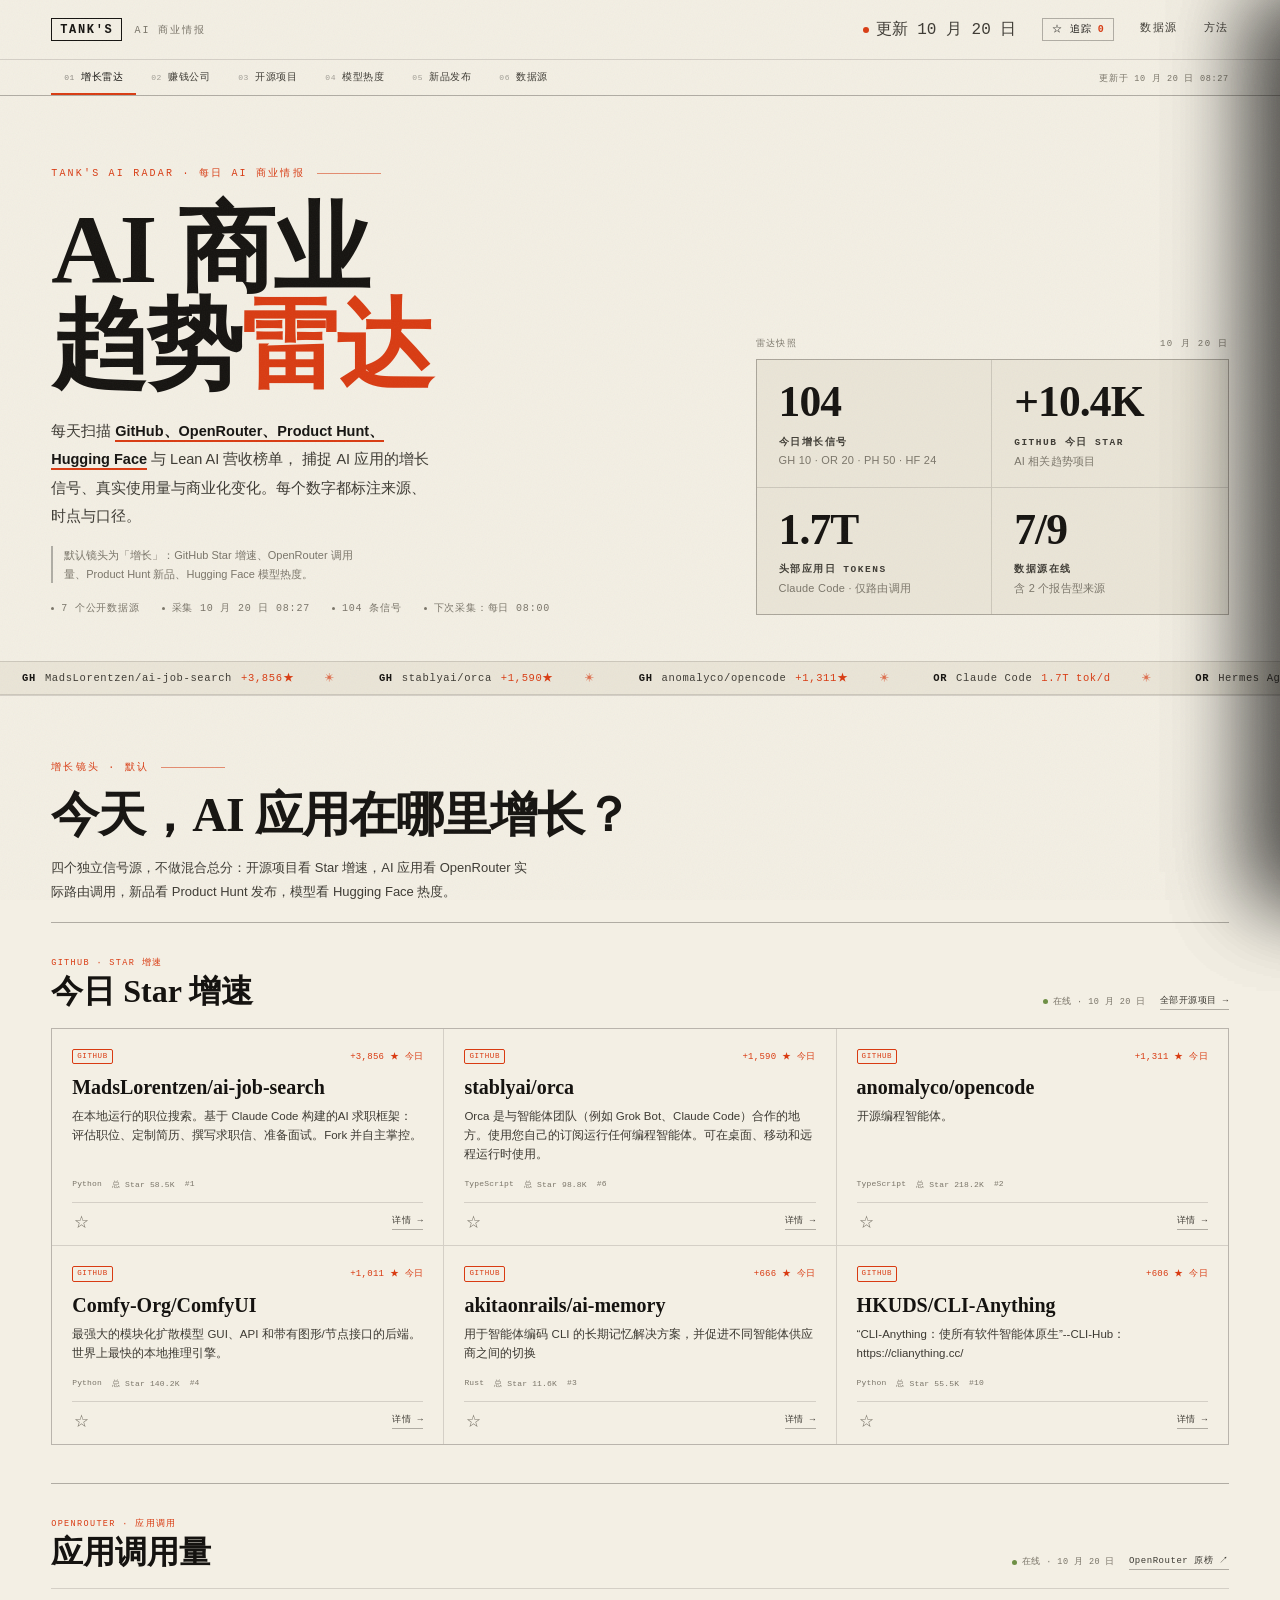
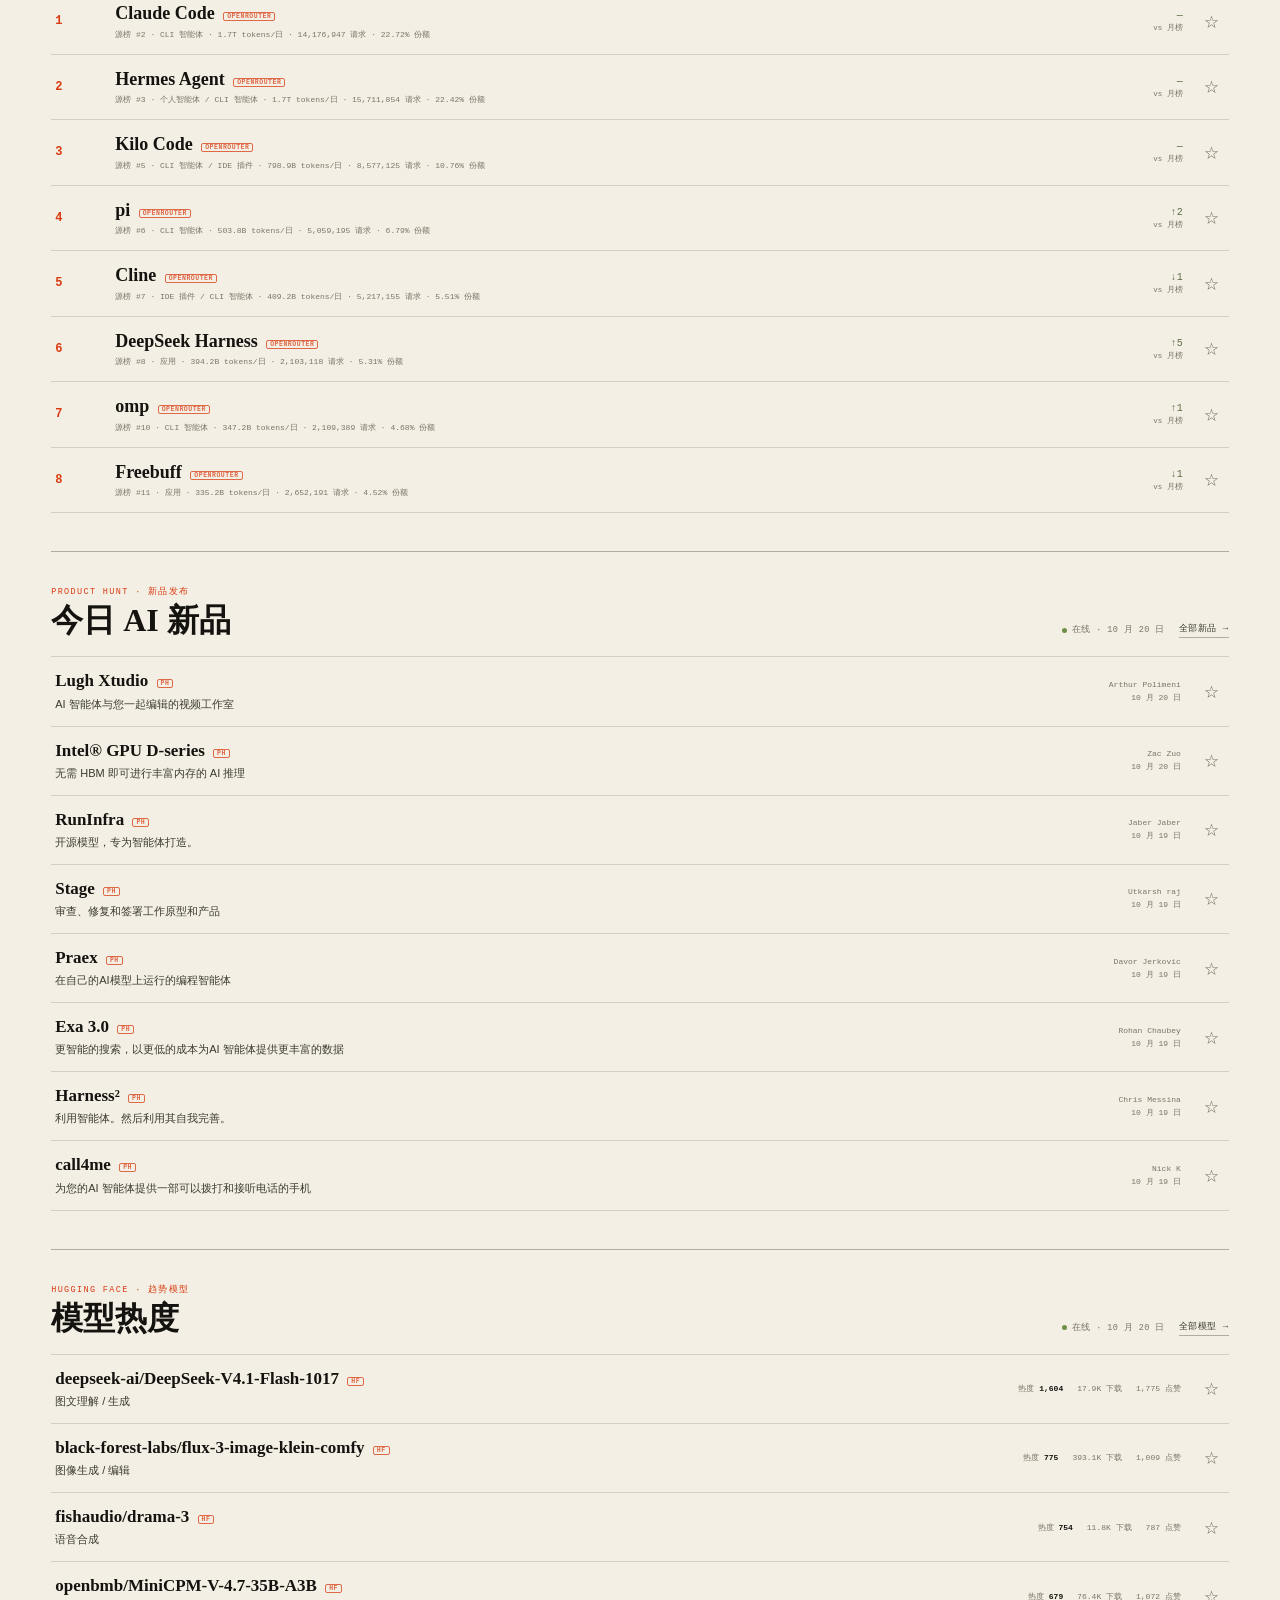
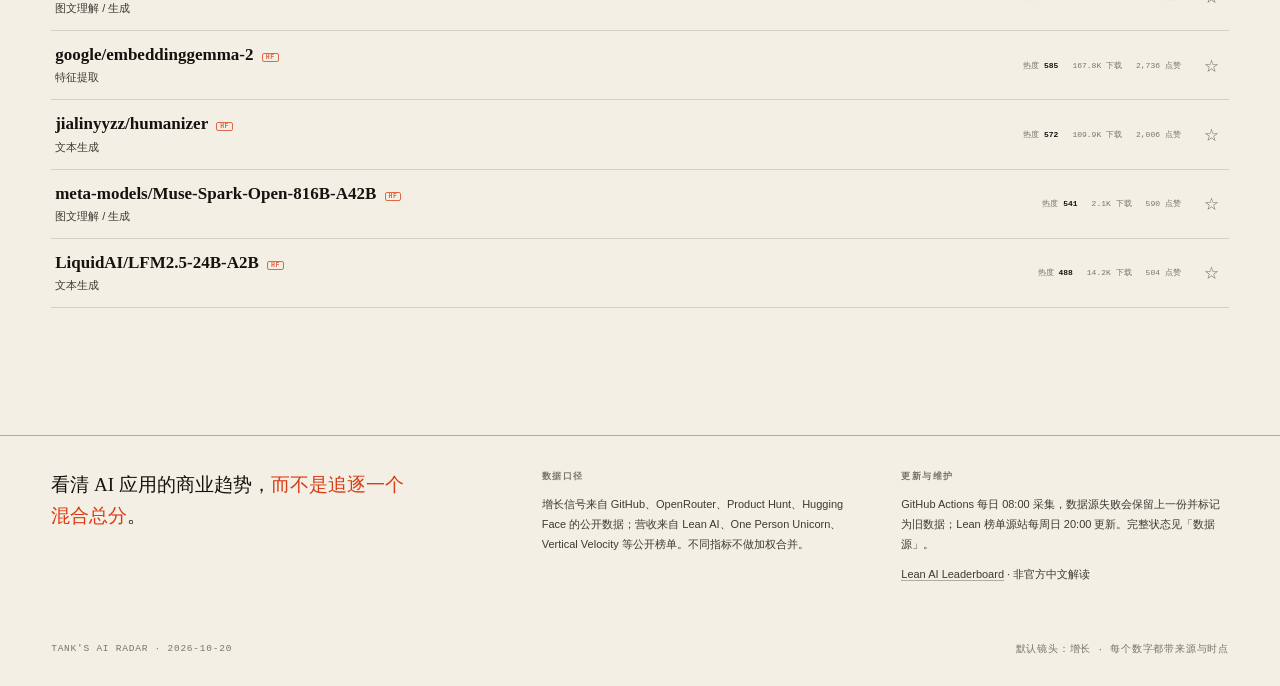
==== commit 98fd96d1: "chore: rebuild with localized snapshot" ====
--- a/index.html
+++ b/index.html
@@ -1336,10 +1336,10 @@
 
 <script>
 let COMPANIES = [{"rank":1,"name":"Medvi","desc":"AI Native Telemedicine","loc":"Los Angeles","rev":1800000000.0,"emp":1,"rpe":1800000000.0,"profit":true,"fund":0.0,"val":null,"vpe":null,"founded":"2024","foundedNum":2024,"snap":"Apr 2026","snapAge":6,"src":"https://www.nytimes.com/2026/04/02/technology/ai-billion-dollar-company-medvi.html","months":null,"category":"行业应用","descZh":"AI 原生远程医疗","value":"用十几个 AI 工具替极小团队跑通 GLP-1 减肥药的远程问诊与履约，把获客成本压到极低","model":"面向美国自费减重人群，销售复合GLP-1减肥药与男性健康订阅，按月收费，靠联盟营销买量；问诊、处方与药房履约外包给OpenLoop等平台，公司只保留品牌、投放与客服，2025年营收4.01亿美元。","moat":"几乎没有护城河：药品与履约都是外包，流量靠联盟与 AI 批量素材，合规风险却由自己承担。真正的优势只是创始人选品与买量的经验，可复制、可被平台封禁，也会随监管收紧而迅速消失。","progress":"2026年4月NYT称其为AI时代一人公司样本，随后曝出FDA警告信、AI生成假医生广告与三起诉讼；公司4月8日声明整改，NYT亦修改报道并加编者注。榜单18亿美元是2026年目标而非实际营收。","confidence":"medium","website":"https://medvi.org","github":"","searchTerm":"Medvi","status":"争议","statusLong":"2026 年曝出 FDA 警告信、AI 假医生广告与多起诉讼；榜单 18 亿美元为 2026 年目标口径。","sources":["https://www.mrjjxw.com/articles/2026-04-11/4335094.html","https://www.tmtpost.com/7944415.html","https://www.nytimes.com/2026/04/02/technology/ai-billion-dollar-company-medvi.html"]},{"rank":2,"name":"Telegram","desc":"Messaging","loc":"Dubai","rev":1000000000.0,"emp":30,"rpe":33333333.333333332,"profit":true,"fund":3200000000.0,"val":30000000000.0,"vpe":1000000000.0,"founded":"2013","foundedNum":2013,"snap":"Dec 2024","snapAge":22,"src":"https://x.com/durov/status/1871163311711993895","months":null,"category":"消费产品","descZh":"即时通讯","value":"十亿级用户的隐私通讯工具，用数十人团队支撑全球分发，靠 Premium 与广告变现","model":"面向全球C端免费提供聊天与频道，靠Premium订阅（逾1500万付费）、频道广告、Stars虚拟商品与TON生态抽成变现；2024年营收超10亿美元、净利5.47亿，2025上半年营收8.7亿，团队仅数十人。","moat":"十亿 MAU 的网络效应与隐私品牌是真实壁垒，迁移成本高；但变现效率远低于 Meta，收入与资产高度绑定 Toncoin，代币波动直接冲击利润，俄罗斯、伊朗等市场被封也压制增长上限。","progress":"2026年3月Forbes以Snap为参照下调估值，Durov身家从171亿跌至66亿美元；3月需偿付11亿美元债券，此前发行17亿美元9%新债，年营收预计约20亿美元，短期IPO可能性低。","confidence":"high","website":"https://telegram.org","github":"https://github.com/telegramdesktop","searchTerm":"Telegram","status":"","statusLong":"","sources":["https://voxbooster.com/blog/telegram-statistics-2026/","https://x.com/durov/status/1871163311711993895"]},{"rank":3,"name":"Polsia","desc":"AI Operator","loc":"San Francisco","rev":20000000.0,"emp":1,"rpe":20000000.0,"profit":false,"fund":30000000.0,"val":null,"vpe":null,"founded":"2025","foundedNum":2025,"snap":"Oct 2026","snapAge":0,"src":"https://x.com/Bencera/status/2112196701083902017","months":6,"category":"智能体与自动化","descZh":"AI 运营智能体","value":"让不懂技术的人输入一个想法，由 AI 代理团队自动建站、投放、获客并运营公司","model":"面向个体创业者与小商家的订阅加分成：49美元/月租用AI员工团队，平台代投Meta广告抽20%广告费，再从用户营收中抽20%；上线五个月约7600名客户，靠创始人公开演示与话题营销获客。","moat":"壁垒主要是编排层与投放数据，但技术容易被复制，现金流实际来自广告代理返点，本质是买量套利；留存取决于用户能否真的赚钱，一旦效果不佳流失极快，平台声誉也与单人创始人高度绑定。","progress":"2026年上半年完成3000万美元融资、估值2.5亿美元，投资方含Sound Ventures；创始人称ARR近1000万美元。外界质疑其收入多来自订阅与广告费而非真实分成，单人架构也难支撑合规与客服。","confidence":"medium","website":"https://polsia.com","github":"","searchTerm":"Polsia","status":"","statusLong":"","sources":["https://eu.36kr.com/en/p/3825813697565316","https://hr.bloombergadria.com/tehnologija/ai/106767/jedan-zaposleni-250-milijuna-dolara-i-problem-koji-tek-dolazi/news","https://x.com/Bencera/status/2112196701083902017"]},{"rank":4,"name":"Midjourney","desc":"Image Generation","loc":"San Francisco","rev":500000000.0,"emp":40,"rpe":12500000.0,"profit":true,"fund":0.0,"val":10000000000.0,"vpe":250000000.0,"founded":"2022","foundedNum":2022,"snap":"Feb 2025","snapAge":20,"src":"https://www.linkedin.com/feed/update/urn:li:activity:7296176430453854208?commentUrn=urn%3Ali%3Acomment%3A%28activity%3A7296176430453854208%2C7296232942484238336%29&replyUrn=urn%3Ali%3Acomment%3A%28activity%3A7296176430453854208%2C7296290907979489280%29&dashCommentUrn=urn%3Ali%3Afsd_comment%3A%287296232942484238336%2Curn%3Ali%3Aactivity%3A7296176430453854208%29&dashReplyUrn=urn%3Ali%3Afsd_comment%3A%287296290907979489280%2Curn%3Ali%3Aactivity%3A7296176430453854208%29","months":24,"category":"内容与创意","descZh":"图像生成","value":"以极小团队做出审美领先的图像与视频生成模型，服务设计师与内容创作者订阅","model":"面向创作者与设计团队的B2C订阅，按GPU时长分档收费（约10至120美元/月），几乎不做销售，靠Discord社区与口碑扩散；无外部融资，上线六个月即盈利，2025年ARR约5亿美元。","moat":"自研模型与独特审美调性形成品牌偏好，社区与工作流沉淀带来切换成本；但自建算力是重资本投入，图像与视频能力正被 Google、OpenAI、字节以生态捆绑追赶，护城河更多是品味而非技术代差。","progress":"2026 年 4 月 15 日发布 V8.1，支持 2K、速度提升 3 倍、成本降至三分之一；迪士尼、环球与华纳的版权诉讼进入证据开示阶段，法院 7 月仅批准有限取证。团队已从榜单的 40 人扩至百人以上。","confidence":"high","website":"https://www.midjourney.com","github":"","searchTerm":"Midjourney","status":"","statusLong":"","sources":["https://theagenttimes.com/articles/midjourney-drops-v8-1-model-during-weekly-office-hours-reinf-e266d976","https://www.shumaker.com/insight/ai-copyright-showdown-can-hollywood-challenge-ai-while-using-it/","https://www.linkedin.com/feed/update/urn:li:activity:7296176430453854208?commentUrn=urn%3Ali%3Acomment%3A%28activity%3A7296176430453854208%2C7296232942484238336%29&replyUrn=urn%3Ali%3Acomment%3A%28activity%3A7296176430453854208%2C7296290907979489280%29&dashCommentUrn=urn%3Ali%3Afsd_comment%3A%287296232942484238336%2Curn%3Ali%3Aactivity%3A7296176430453854208%29&dashReplyUrn=urn%3Ali%3Afsd_comment%3A%287296290907979489280%2Curn%3Ali%3Aactivity%3A7296176430453854208%29"]},{"rank":5,"name":"SurgeAI","desc":"AI Training Data","loc":"San Francisco","rev":1000000000.0,"emp":110,"rpe":9090909.090909092,"profit":true,"fund":0.0,"val":null,"vpe":null,"founded":"2020","foundedNum":2020,"snap":"Jul 2025","snapAge":15,"src":"https://www.theinformation.com/articles/little-known-startup-surged-past-scale-ai-without-investors","months":60,"category":"数据与模型","descZh":"AI 训练数据","value":"为前沿实验室提供高质量人类专家数据与评测，把数据质量做成可测量的工程","model":"B2B向OpenAI、Anthropic、谷歌、Meta、微软等实验室交付SFT、RLHF、评分标准与评测数据，按项目收费；零外部融资、首年即盈利，2024年营收破10亿美元，员工不足百人，靠口碑而非销售扩张。","moat":"Surge Force 专家网络与数千行为信号构成的质量控制系统是真壁垒：数据质量难以复制，头部实验室的信任与长期合同形成切换成本；但 Mercor、AfterQuery 正以更低价格抢单，专家池也被持续挖角。","progress":"2025年底Edwin Chen确认年营收超10亿美元、团队不足百人且从未融资；2026年公司仍极少披露，同时面临Mercor、AfterQuery等新玩家以RL环境和专家市场正面竞争，份额承压。","confidence":"high","website":"https://surgehq.ai","github":"","searchTerm":"Surge AI","status":"","statusLong":"","sources":["https://www.c114.net.cn/industry/43527.html","https://www.theinformation.com/articles/little-known-startup-surged-past-scale-ai-without-investors"]},{"rank":6,"name":"Pocket","desc":"AI Hardware & Note-Taking","loc":"San Francisco","rev":100000000.0,"emp":12,"rpe":8333333.333333333,"profit":false,"fund":11500000.0,"val":null,"vpe":null,"founded":"2025","foundedNum":2025,"snap":"Aug 2026","snapAge":2,"src":"https://www.businessinsider.com/pockets-ai-notetaker-launched-8-months-ago-revenue-is-soaring-2026-8","months":8,"category":"消费产品","descZh":"AI 硬件与笔记","value":"贴在手机背面的卡片式录音器，一键把线下对话变成结构化笔记与待办","model":"B2C硬件加订阅：设备129美元起，基础版免费、高级版16.59美元/月起；靠短视频病毒传播与转介绍增长，多数来自DTC，DoorDash等企业客户开始批量采购，8个月做到1亿美元run rate。","moat":"硬件加线下场景是差异化：手机系统覆盖不了面对面录音，实体按键降低摩擦；但硬件易被抄袭，Zoom、Meet、Granola 从软件侧挤压，苹果与 OpenAI 的新设备是最大威胁，护城河取决于品牌与留存。","progress":"2026年6月获Accel与YC1100万美元，当时出货3.5万台、年化营收2700万美元；8月称run rate达1亿美元、出货超20万台、团队12人，月增约50%，同时面临录音伦理争议。","confidence":"high","website":"https://heypocket.com","github":"","searchTerm":"Pocket AI notetaker","status":"","statusLong":"","sources":["https://africa.businessinsider.com/news/pockets-popular-ai-notetaker-launched-8-months-ago-revenue-is-soaring-but-can-it-last/vrb2xsk","https://techfundingnews.com/pocket-11m-accel-ai-hardware-27m-arr/","https://www.businessinsider.com/pockets-ai-notetaker-launched-8-months-ago-revenue-is-soaring-2026-8"]},{"rank":7,"name":"Intelligence (Design Arena)","desc":"AI Model Evaluation & Human Feedback","loc":"San Francisco","rev":60000000.0,"emp":10,"rpe":6000000.0,"profit":true,"fund":7900000.0,"val":null,"vpe":null,"founded":"2025","foundedNum":2025,"snap":"Aug 2026","snapAge":2,"src":"https://www.linkedin.com/posts/index-ventures_grace-li-and-kamryn-ohly-didnt-set-out-to-activity-7490130059781894144-ARsj","months":6,"category":"数据与模型","descZh":"AI 模型评测与人类反馈","value":"用众包 A/B 盲测收集人类审美偏好，为模型厂商提供评测与后训练数据","model":"B2B数据与评测服务：C端免费开放Design Arena盲测（网站、图像、界面），积累530万用户偏好；向模型实验室与企业出售评测报告、偏好数据集与定制反馈，按合同收费，靠排行榜与开发者口碑获客。","moat":"真实用户跨地区、跨品类的偏好数据有时效与规模壁垒，排行榜本身带来流量飞轮；但 LM Arena、Yupp 等同类竞争激烈，用户可多平台投票，数据可替代性高，护城河取决于能否锁定头部实验室长约。","progress":"2026年8月完成790万美元种子轮，Index Ventures领投；公司称Design Arena已有530万用户、企业客户贡献6000万美元ARR，并强调自动基准易被刷分、人类评测更稀缺。","confidence":"medium","website":"https://designarena.ai","github":"","searchTerm":"Design Arena","status":"","statusLong":"","sources":["https://www.techjuice.pk/design-arena-creator-intelligence-raises-7-9-million-to-expand-ai-feedback-platfor/","https://www.linkedin.com/posts/index-ventures_grace-li-and-kamryn-ohly-didnt-set-out-to-activity-7490130059781894144-ARsj"]},{"rank":8,"name":"Morph","desc":"AI Coding Models & Infrastructure","loc":"San Francisco","rev":6000000.0,"emp":1,"rpe":6000000.0,"profit":false,"fund":null,"val":null,"vpe":null,"founded":"2023","foundedNum":2023,"snap":"Aug 2026","snapAge":2,"src":"https://x.com/tejasybhakta/status/2090620183564231138","months":null,"category":"编程与开发","descZh":"AI 编程模型与基础设施","value":"让 AI 改代码从整文件重写变成毫秒级精准补丁，为编码 Agent 提供推理层","model":"面向编码Agent团队按量计费的API：合并编辑、代码搜索、上下文压缩，另售预留算力与模型路由；2026年转型托管Kimi、GLM等开源模型，日处理超5000亿token，靠开源社区与Agent开发者口碑增长。","moat":"速度与准确率的工程积累是真壁垒：万级 tok/s 的补丁模型需要自研内核与训练数据，切换成本嵌在 Agent 流水线里；但底层模型来自中国开源权重，价格战激烈，单点优化容易被前沿实验室内置功能吞掉。","progress":"2026年8月ARR达600万美元，创始人称月增50%，仍以一人公司运作；产品从合并编辑扩展为完整推理栈，成为OpenRouter前25供应商，服务400多个生产级Agent，客户含币安。","confidence":"medium","website":"https://morphllm.com","github":"https://github.com/morphllm","searchTerm":"Morph LLM","status":"","statusLong":"","sources":["https://www.arr.club/morph","https://www.morphllm.com/","https://www.altis.vc/research/company/morph","https://x.com/tejasybhakta/status/2090620183564231138"]},{"rank":9,"name":"Anysphere (Cursor)","desc":"AI Code Editor","loc":"San Francisco","rev":100000000.0,"emp":20,"rpe":5000000.0,"profit":false,"fund":173400000.0,"val":2600000000.0,"vpe":130000000.0,"founded":"2022","foundedNum":2022,"snap":"Feb 2025","snapAge":20,"src":"https://www.linkedin.com/feed/update/urn:li:activity:7296176430453854208/","months":21,"category":"编程与开发","descZh":"AI 代码编辑器","value":"把前沿模型封装成懂整个代码库的编辑器，让工程师用自然语言完成大规模改动","model":"面向开发者与企业的订阅制IDE：个人20美元/月起，企业按席位与用量收费，三千多家客户年付超10万美元；自研Composer模型压低推理成本，靠产品驱动增长，2026年5月ARR达30亿美元。","moat":"代码库索引、Agent 工作流与 500 万开发者的使用数据形成飞轮，企业采购与合规能力抬高切换成本；但底层模型依赖 Anthropic、OpenAI 等同样做编码产品的供应商，自研模型尚不足以完全替代。","progress":"2026年1月完成23亿美元D轮、估值293亿美元；3月发布Composer 2，5月ARR达30亿；6月16日与SpaceX签署600亿美元全股票合并协议，将成其全资子公司。","confidence":"high","website":"https://cursor.com","github":"https://github.com/getcursor","searchTerm":"Cursor","status":"合并中","statusLong":"2026-06 与 SpaceX 签署 600 亿美元全股票合并协议，将不再独立。","sources":["https://www.hustlefund.vc/post/angel-squad-cursor-anysphere-pre-ipo-shares-what-accredited-investors-should-know-in-2026","https://www.heise.de/en/news/SpaceX-acquires-AI-coding-tool-Cursor-for-60-billion-11334594.html","https://www.ice.it/it/news/notizie-dal-mondo/303807","https://www.linkedin.com/feed/update/urn:li:activity:7296176430453854208/"]},{"rank":10,"name":"Proximal","desc":"AI Coding Data & RL Environments","loc":"San Francisco","rev":200000000.0,"emp":40,"rpe":5000000.0,"profit":false,"fund":15000000.0,"val":300000000.0,"vpe":7500000.0,"founded":"2025","foundedNum":2025,"snap":"Sep 2026","snapAge":1,"src":"https://x.com/calvinchen/status/2104996979118067810","months":null,"category":"数据与模型","descZh":"AI 编程数据与 RL 环境","value":"用真实代码库构建长周期 RL 环境与验证器，教前沿模型像工程师一样改代码","model":"B2B向头部实验室、neolab与编码Agent公司交付长周期RL环境、后训练数据与评测，按项目和算力合同收费；以研究工程化替代人工标注，2026年9月结束隐身时年化营收已超2亿美元。","moat":"合成代码库生成、模糊验证器与反 reward hacking 的工程能力是真壁垒，任务难度与验证质量直接决定模型提升幅度；但 Scale、Surge、Mercor 都在转向同类，实验室自建数据团队也会压缩外部采购。","progress":"2026年9月29日结束隐身，获General Catalyst领投1500万美元种子轮、估值3亿美元，称成立约十个月年化营收超2亿美元；此前发布开源FrontierSWE基准，团队11至50人。","confidence":"high","website":"https://proximal.ai","github":"","searchTerm":"Proximal","status":"","statusLong":"","sources":["https://www.ai-market-watch.com/company/proximal","https://x.com/calvinchen/status/2104996979118067810"]},{"rank":11,"name":"HireCade","desc":"AI Training Data","loc":"London","rev":22000000.0,"emp":5,"rpe":4400000.0,"profit":true,"fund":0.0,"val":null,"vpe":null,"founded":"2024","foundedNum":2024,"snap":"Apr 2026","snapAge":6,"src":"Private Verification with Founder","months":null,"category":"数据与模型","descZh":"AI 训练数据","value":"把招聘筛选与 AI 数据标注合并：用免费 ATS 获客，再卖人工数据团队","model":"面向中小企业免费提供ATS、简历筛选（0.1美元一份）与AI视频面试（5美元一场），再向AI实验室转售标注员、RLHF评测与领域专家，按人天计费；用免费招聘工具低成本获客并交叉销售数据服务。","moat":"护城河薄弱：ATS 与视频面试高度同质化，标注市场由 Scale、Surge、Mercor 主导；唯一差异是把招聘流量转化为标注劳动力，但专家质量与交付稳定性难以证明，客户极易比价更换。","progress":"公开信息有限，2026年未见融资或营收披露；官网显示业务已从招聘扩展到RLHF、模型评测与计算机视觉标注，榜单2200万美元营收与5人团队来自创始人私下验证，无法独立核实。","confidence":"low","website":"https://www.hirecade.com","github":"","searchTerm":"HireCade","status":"","statusLong":"","sources":["https://www.hirecade.com/"]},{"rank":12,"name":"OpenArt","desc":"AI for Image and Video","loc":"San Francisco","rev":70000000.0,"emp":20,"rpe":3500000.0,"profit":true,"fund":35000000.0,"val":null,"vpe":null,"founded":"2022","foundedNum":2022,"snap":"Jan 2026","snapAge":9,"src":"https://www.linkedin.com/feed/update/urn:li:activity:7423050918448766977","months":null,"category":"内容与创意","descZh":"AI 图像与视频","value":"让普通人用聊天完成角色一致的故事视频，把 AI 创作变成可连载的内容生产","model":"B2C订阅为主：网页与App提供图像、视频生成、角色一致性与One Story分镜，按月收取credits费用；靠模板与社区作品病毒传播，8人做到3000万美元ARR，20人做到7000万美元，人均营收约350万。","moat":"角色一致性与叙事工作流是产品层差异，社区作品与模板形成内容飞轮；但底层依赖第三方视频模型，Google、字节、Runway 随时可覆盖同功能，护城河更多来自增长效率与审美运营，而非技术独占。","progress":"2026年1月宣布Canaan领投的3000万美元A轮，当时MAU超800万、ARR7000万美元、团队20人；此后推出对话式导演与One Story功能，并称在动漫榜单排名第一。","confidence":"high","website":"https://openart.ai","github":"https://github.com/openart-ai","searchTerm":"OpenArt AI","status":"","statusLong":"","sources":["https://www.basisset.com/insights/openarts-series-a-and-the-acceleration-of-infrastructure-first-consumer","https://www.linkedin.com/feed/update/urn:li:activity:7423050918448766977"]},{"rank":13,"name":"Base44","desc":"AI Code Gen","loc":"Tel Aviv","rev":3500000.0,"emp":1,"rpe":3500000.0,"profit":true,"fund":0.0,"val":80000000.0,"vpe":80000000.0,"founded":"2025","foundedNum":2025,"snap":"May 2025","snapAge":17,"src":"https://www.linkedin.com/feed/update/urn:li:activity:7336025796509077504/","months":6,"category":"编程与开发","descZh":"AI 代码生成","value":"用一句话生成带数据库、认证与支付的全栈应用，让非工程师直接上线产品","model":"面向非技术创业者与中小企业按月订阅（约20至50美元），提供自然语言全栈应用生成与托管；2025年被Wix收购后借助其两亿用户渠道与广告预算放量，收入随订阅与用量增长，ARR于2026年3月破亿。","moat":"真护城河是 Wix 的分发与支付、托管基础设施，而非生成能力本身；Lovable、Bolt、Replit 同场竞争且模型能力趋同，用户切换成本低，Wix 的巨额买量能否转化为留存是最大问号。","progress":"2025年6月Wix以约9200万美元收购；2026年5月因达成销售目标再付3800万美元股票，ARR3月破亿、5月中接近1.5亿，但Wix一季度因买量成本股价大跌31%。","confidence":"high","website":"https://base44.com","github":"","searchTerm":"Base44","status":"已并购","statusLong":"2025-06 被 Wix 收购，现为 Wix 旗下产品；「1 人」为收购前口径。","sources":["https://en.globes.co.il/en/article-wix-pays-38m-earnout-payments-for-base44-1001542919","https://www.linkedin.com/feed/update/urn:li:activity:7336025796509077504/"]},{"rank":14,"name":"AfterQuery","desc":"AI Training Data & RL Environments","loc":"San Francisco","rev":100000000.0,"emp":30,"rpe":3333333.3333333335,"profit":false,"fund":30000000.0,"val":300000000.0,"vpe":10000000.0,"founded":"2025","foundedNum":2025,"snap":"Apr 2026","snapAge":6,"src":"https://www.forbes.com/sites/annatong/2026/04/09/this-23-year-olds-new-ai-data-company-has-already-hit-a-100-million-run-rate/","months":14,"category":"数据与模型","descZh":"AI 训练数据与 RL 环境","value":"组织医生、律师等专家把真实工作任务化，训练模型学会像专业人士交付成果","model":"B2B向Nvidia、Legora、Motif等实验室与企业出售专家任务数据、RL环境与后训练服务，按项目收费；以编码专家决策过程而非答题正确率为卖点，2026年4月年化营收达1亿美元。","moat":"专家招募与任务设计流程有先发积累，但本质仍是人力密集的服务业，Scale、Surge、Mercor 都在同一池子里抢专家；估值半年涨十倍更多反映数据稀缺的窗口期，而非已经稳固的壁垒。","progress":"2026 年 4 月宣布 3000 万美元 A 轮、估值 3 亿美元并称年化营收 1 亿美元；9 月再融资，估值升至 32 亿美元，成为 YC 史上最快独角兽（W25 批次，创始团队 22 至 23 岁）。","confidence":"high","website":"https://www.afterquery.com","github":"","searchTerm":"AfterQuery","status":"","statusLong":"","sources":["https://uk.finance.yahoo.com/news/afterquery-reportedly-becomes-y-combinator-220824430.html","https://www.forbes.com/sites/annatong/2026/04/09/this-23-year-olds-new-ai-data-company-has-already-hit-a-100-million-run-rate/"]},{"rank":15,"name":"micro1","desc":"AI Training Data","loc":"San Francisco","rev":250000000.0,"emp":80,"rpe":3125000.0,"profit":true,"fund":41600000.0,"val":null,"vpe":null,"founded":"2022","foundedNum":2022,"snap":"Mar 2026","snapAge":7,"src":"Private Verification with Founder","months":null,"category":"数据与模型","descZh":"AI 训练数据","value":"用 AI 面试从百万候选人中筛专家，为前沿模型供给训练、评测与 RL 环境数据","model":"客户是 OpenAI、Anthropic 等前沿实验室，以及微软、亚马逊、1X 等需要专家与机器人数据的公司。用 AI 面试把工程师、医生、律师纳入专家网络，按项目工时结算，并售卖强化学习训练场，靠创始人直销增长。","moat":"真壁垒是专家网络的筛选与调度：五百万候选人库加 AI 面试形成供给规模效应，客户切换成本来自数据连续性与合规审查。但本质是人力密集型生意，毛利被专家分成挤压，Mercor、Surge 在同一个池子里抢人。","progress":"2026 年 9 月以 40 亿美元估值融资超 1 亿美元，一年估值涨 8 倍；年化收入从 2025 年初约 700 万美元升至 2026 年秋约 10 亿美元。同期从专家数据扩到 RL 训练场与机器人数据。","confidence":"high","website":"https://www.micro1.ai","github":"","searchTerm":"micro1","status":"","statusLong":"","sources":["https://www.forbeschina.com/business/72247","https://www.arr.club/micro1","https://www.forbesmiddleeast.com/innovation/startups/this-25-year-old-raised-over-%24100-million-for-his-ai-data-startup-at-a-%244-billion-valuation"]},{"rank":16,"name":"Cal AI","desc":"AI Calorie Tracker","loc":"New York","rev":12000000.0,"emp":4,"rpe":3000000.0,"profit":true,"fund":0.0,"val":null,"vpe":null,"founded":"2024","foundedNum":2024,"snap":"Nov 2024","snapAge":23,"src":"https://www.forbes.com/sites/josipamajic/2024/11/02/meet-the-17-year-old-ceo-behind-a-12m-ai-powered-nutrition-app/","months":null,"category":"消费产品","descZh":"AI 热量记录","value":"拍一张餐盘照片就自动算出热量与营养，把饮食记录的门槛降到一次快门","model":"面向欧美减脂人群的 C 端订阅应用：免费下载，周付或年付订阅解锁拍照识别与营养分析，靠 TikTok 达人素材与商店优化冷启动。2026 年 3 月被 MyFitnessPal 收购，成为其矩阵中的独立应用。","moat":"几乎没有技术护城河：多模态模型是现成的，拍照记账被大厂与同类应用快速复制。它赢在极致投放与转化运营——批量测试短视频素材、高频迭代付费墙，这是营销能力而非产品壁垒，被老牌平台收购是合理归宿。","progress":"2026 年 3 月被 MyFitnessPal 收购，两年下载超 1500 万、年收入数千万美元。4 月苹果以绕过内购、误导性计费（周价大字、隐藏续订）为由将其下架整改，整改后重新上架，暴露订阅模式的合规风险。","confidence":"high","website":"https://calai.app","github":"","searchTerm":"Cal AI","status":"已并购","statusLong":"2026-03 被 MyFitnessPal 收购，已不再独立运营。","sources":["https://thenextweb.com/news/myfitnesspal-acquires-cal-ai-the-viral-calorie-tracking-app-built-by-teens","https://www.macrumors.com/2026/04/21/apple-cal-ai-app-store-removal/","https://techcrunch.com/2026/03/02/myfitnesspal-has-acquired-cal-ai-the-viral-calorie-app-built-by-teens/","https://www.forbes.com/sites/josipamajic/2024/11/02/meet-the-17-year-old-ceo-behind-a-12m-ai-powered-nutrition-app/"]},{"rank":17,"name":"RB2B","desc":"Website Visitor Identification","loc":"Austin","rev":9000000.0,"emp":3,"rpe":3000000.0,"profit":false,"fund":0.0,"val":null,"vpe":null,"founded":"2024","foundedNum":2024,"snap":"May 2026","snapAge":5,"src":"https://newsletter.rb2b.com/p/rb2b-just-hit-9m-arr-here-s-why-it-s-insane","months":26,"category":"行业应用","descZh":"网站访客识别","value":"把匿名访问官网的企业访客还原成具体个人，让冷邮件与销售外呼有的放矢","model":"面向北美 B2B 销售与市场团队的 PLG 订阅工具，按 Pro 与 Pro+ 分档月费计价，识别额度与精度越高越贵。不投销售、不融资，靠创始人 newsletter 分发，一名全职加 AI 客服支撑全部客户。","moat":"护城河是数据覆盖与价格锚：自建身份图谱，2026 年联合 Demandbase 把个人级识别率从约 35% 提到 65%，同时把价格压到竞品获客成本以下。但底层依赖第三方数据源，覆盖率与合规随时可能被收紧。","progress":"2026 年 10 月年化收入破 1000 万美元，团队仅 1 名全职，2025 年 11 月为 700 万美元。年内与 Demandbase 打通提升个人级识别率，并把公司级识别对所有付费套餐免费开放。","confidence":"high","website":"https://rb2b.com","github":"","searchTerm":"RB2B","status":"","statusLong":"","sources":["https://www.arr.club/signal/rb2b-hit-10m-arr-with-1-full-time-employee","https://newsletter.rb2b.com/p/rb2b-x-demandbase-de-anonymize-up-to-65-of-your-website-visitors-c886","https://newsletter.rb2b.com/p/rb2b-just-hit-9m-arr-here-s-why-it-s-insane"]},{"rank":18,"name":"Turbopuffer","desc":"Vector and Full Text Search","loc":"Ottawa","rev":100000000.0,"emp":34,"rpe":2941176.470588235,"profit":true,"fund":1000000.0,"val":null,"vpe":null,"founded":"2023","foundedNum":2023,"snap":"May 2026","snapAge":5,"src":"https://www.linkedin.com/feed/update/urn:li:activity:7463238765277503488/","months":null,"category":"基础设施","descZh":"向量与全文检索","value":"把向量与全文检索建在对象存储上，让 AI 应用以极低成本搜索海量数据","model":"面向 AI 产品与开发者的托管搜索服务，按存储量加查询量计费，替代内存型向量库。客户含 Cursor、Anthropic、Notion、Harvey，靠工程博客、创始人推特与口碑传播获客，几乎没有销售团队。","moat":"真护城河是架构级成本优势：冷热分层放在对象存储上，把单位检索成本压到内存方案的一个零头，客户数据量越大越难迁走，Cursor 称搜索成本降九成。风险是云厂商与 Postgres 扩展方案追上来。","progress":"2026 年 3 月年化收入达 1 亿美元，创业初期融资不足 100 万美元且已盈利，团队约 22 人。客户覆盖 Cursor、Anthropic、Notion、Cognition、Harvey、Atlassian。","confidence":"high","website":"https://turbopuffer.com","github":"https://github.com/turbopuffer","searchTerm":"Turbopuffer","status":"","statusLong":"","sources":["https://www.arr.club/turbopuffer","https://www.arr.club/signal/turbopuffer-arr-hit-100m-in-19-months-with-less-than-1m-raised","https://betakit.com/ex-shopify-engineers-raise-fresh-financing-to-scale-turbopuffers-ai-search/","https://www.linkedin.com/feed/update/urn:li:activity:7463238765277503488/"]},{"rank":19,"name":"Mercor","desc":"Talent Marketplace + Data Labeling","loc":"San Francisco","rev":75000000.0,"emp":30,"rpe":2500000.0,"profit":false,"fund":135600000.0,"val":2000000000.0,"vpe":66666666.666666664,"founded":"2023","foundedNum":2023,"snap":"Feb 2025","snapAge":20,"src":"https://techcrunch.com/2025/02/20/mercor-an-ai-recruiting-startup-founded-by-21-year-olds-raises-100m-at-2b-valuation/","months":24,"category":"数据与模型","descZh":"人才市场 + 数据标注","value":"用 AI 面试把全球专家匹配给 AI 实验室，做模型训练与评测的人力供应链","model":"双边市场：一边是 OpenAI、Anthropic、Meta、Google 的标注与评测需求，一边是约三万名签约专家。按工时计费并抽成，承包商拿走六到七成，因此 20 亿美元年化流水对应的净收入只有六到八亿。","moat":"护城河是供需规模与评测品牌 APEX，加上自建面试系统的筛选效率。但抽成模式下净收入仅流水三成多，客户是少数几家实验室、议价权极强；数据安全一旦失守客户立刻停单，2026 年泄露已印证。","progress":"2026 年 7 月年化流水达 20 亿美元，传以 200 亿美元估值融资，并收购训练环境公司 Deeptune。同年 3 月 LiteLLM 供应链攻击泄露约 4TB 数据，Meta 暂停合作并引发集体诉讼。","confidence":"high","website":"https://mercor.com","github":"","searchTerm":"Mercor","status":"","statusLong":"","sources":["https://techfundingnews.com/mercor-20b-valuation-talks-deeptune-acquisition/","https://www.arr.club/mercor","https://techcrunch.com/2025/02/20/mercor-an-ai-recruiting-startup-founded-by-21-year-olds-raises-100m-at-2b-valuation/"]},{"rank":20,"name":"Chai Research","desc":"Social AI Platform","loc":"Palo Alto","rev":30000000.0,"emp":12,"rpe":2500000.0,"profit":true,"fund":10000000.0,"val":450000000.0,"vpe":37500000.0,"founded":"2021","foundedNum":2021,"snap":"Apr 2025","snapAge":18,"src":"https://www.prnewswire.com/news-releases/chai-reaches-over-30m-in-arr--with-only-12-employees-302414198.html","months":null,"category":"消费产品","descZh":"社交 AI 平台","value":"让用户自建并分享 AI 角色，把 AI 陪伴做成有创作者生态的社交平台","model":"C 端订阅为主：免费额度加月费解锁无限对话与更强模型，用户创建角色、被他人调用可分账。主力市场在欧美年轻用户，靠商店自然流量与社区传播，几乎不做品牌广告，团队约二十名工程师。","moat":"护城河是创作者生态与角色库，切换成本来自关注的 AI 与聊天记录。但模型靠外部 API、算力绑定 AMD 与 CoreWeave，产品同质化；真正脆弱点是平台合规，多次被苹果下架，年龄验证是悬顶之剑。","progress":"2026 年 7 月创始人称年化收入超 1 亿美元、估值约 24 亿美元；但 7 月 8 日应用在 166 个地区被苹果下架，8 月才恢复，此前已多次因内容与年龄验证问题被下架。","confidence":"high","website":"https://chai-research.com","github":"","searchTerm":"Chai AI","status":"合规风险","statusLong":"2026-07 一度在 166 个地区被 App Store 下架（8 月恢复），并面临监管问询。","sources":["https://www.tmcnet.com/usubmit/-chai-ai-backed-coreweave-amd-hits-80m-arr-/2026/04/30/10375193.htm","https://eu.36kr.com/en/p/3947903735037061","https://www.welch.senate.gov/welch-padilla-probe-ai-chatbot-apps-on-safeguards-for-children/","https://www.prnewswire.com/news-releases/chai-reaches-over-30m-in-arr--with-only-12-employees-302414198.html"]},{"rank":21,"name":"Poetic","desc":"AI Enterprise Process Automation","loc":"San Francisco","rev":10000000.0,"emp":4,"rpe":2500000.0,"profit":false,"fund":50000000.0,"val":500000000.0,"vpe":125000000.0,"founded":"2023","foundedNum":2023,"snap":"Jun 2026","snapAge":4,"src":"https://www.prnewswire.com/news-releases/poetic-raises-50m-series-a-to-automate-the-worlds-most-complex-enterprise-processes-with-reliable-ai-302796939.html","months":null,"category":"智能体与自动化","descZh":"AI 企业流程自动化","value":"把企业最复杂的高风险流程写成可确定性执行的程序，准确率反超人工","model":"面向银行、保险等财富五百强的流程自动化，按项目与产出收费，吃的是外包与人力预算，而非按 token 计费的 agent。靠四人团队加前 Palantir、UiPath 背景的交付班底，以试点转生产的口碑获客。","moat":"护城河是用自然语言编程、编译成确定性执行的那套领域语言与规则库：跑起来几乎不烧 token，边际成本远低于 agent 方案，流程越复杂越难被通用模型替代。薄弱点是项目制交付重，客户集中。","progress":"2026 年 6 月以 5 亿美元估值完成 5000 万美元 A 轮，Kleiner Perkins 领投；2025 年以 4 人做到八位数年化收入，SoFi 与 AIG 的欺诈调查流程准确率超 99%。","confidence":"high","website":"https://poetic.com","github":"","searchTerm":"Poetic","status":"","statusLong":"","sources":["https://www.tmcnet.com/usubmit/2026/06/10/10397841.htm","https://www.arr.club/signal/poetic-surpasses-10m-arr-with-4-people-in-first-year-of-operations","https://www.prnewswire.com/news-releases/poetic-raises-50m-series-a-to-automate-the-worlds-most-complex-enterprise-processes-with-reliable-ai-302796939.html"]},{"rank":22,"name":"Fal.ai","desc":"Generative media platform","loc":"San Francisco","rev":95000000.0,"emp":40,"rpe":2375000.0,"profit":true,"fund":197000000.0,"val":null,"vpe":null,"founded":"2021","foundedNum":2021,"snap":"Feb 2025","snapAge":20,"src":"https://x.com/FAL/status/1950935512493236327","months":null,"category":"内容与创意","descZh":"生成式媒体平台","value":"为开发者提供最快最全的生成式图像与视频推理接口，按秒计费用完即走","model":"面向开发者与创意工具的 API 平台：聚合数百个图像、视频、音频模型，按推理时长计费，另有企业专属部署。靠模型上新速度与推理速度积累口碑，成为 AI 视频类创业公司的默认后端。","moat":"护城河是推理工程：自研调度与 GPU 内核优化让同一模型跑得更快更便宜，调用量越大单位成本越低，形成规模飞轮。但上游模型方随时可能自建 API，下游客户会被云厂商用捆绑价挖走，中间层并不稳固。","progress":"2025 年 12 月完成 1.4 亿美元 D 轮，Sequoia 领投、Nvidia 参投，估值约 45 亿美元；2026 年 3 月年化收入达 4 亿美元，较 2025 年 8 月的 1 亿翻了两番。","confidence":"high","website":"https://fal.ai","github":"https://github.com/fal-ai","searchTerm":"Fal.ai","status":"","statusLong":"","sources":["https://www.arr.club/fal","https://fintechgate.net/2025/12/13/%d8%b4%d8%b1%d9%83%d8%a9-fal-%d8%a7%d9%84%d8%a3%d9%85%d8%b1%d9%8a%d9%83%d9%8a%d8%a9-%d8%aa%d8%ac%d9%85%d8%b9-140-%d9%85%d9%84%d9%8a%d9%88%d9%86-%d8%af%d9%88%d9%84%d8%a7%d8%b1-%d9%81%d9%8a/","https://x.com/FAL/status/1950935512493236327"]},{"rank":23,"name":"Eleven Labs","desc":"AI Voice, Text-to-Speech","loc":"New York","rev":100000000.0,"emp":50,"rpe":2000000.0,"profit":false,"fund":208000000.0,"val":3300000000.0,"vpe":66000000.0,"founded":"2022","foundedNum":2022,"snap":"Feb 2025","snapAge":20,"src":"https://www.linkedin.com/feed/update/urn:li:activity:7296176430453854208/","months":24,"category":"音频与语音","descZh":"AI 语音 / 文本转语音","value":"把文字变成任何语言、任何情绪的人声，并让企业用它跑电话客服","model":"双轮驱动：开发者与创作者按字符时长订阅 API，企业按席位与通话量采购 ElevenAgents 语音代理。2026 年企业收入占 55%，增长主要来自保险、电信、银行把客服与催收电话交给语音代理。","moat":"护城河是模型、产品、交付三层叠加：语音模型自然度长期领先，ElevenAgents 把能力封装成可落地流程，换掉要重做集成与调音。风险是 OpenAI、Google 的原生语音逼近，差距抹平后只能打价格战。","progress":"2026 年 2 月完成 5 亿美元 D 轮、估值 110 亿美元；9 月底以 3 亿美元员工老股转让把估值推到 220 亿美元。企业收入占比 55%，每周处理超 1500 万通对话，团队扩张到 800 人。","confidence":"high","website":"https://elevenlabs.io","github":"https://github.com/elevenlabs","searchTerm":"ElevenLabs","status":"","statusLong":"","sources":["https://elevenlabs.io/blog/series-d","https://elevenlabs.io/blog/tender-22bn","https://dealroom.co/news/158002-elevenlabs-hits-22b-valuation-in-employee-tender-doubling-in-months/","https://www.linkedin.com/feed/update/urn:li:activity:7296176430453854208/"]},{"rank":24,"name":"Stackblitz (Bolt.new)","desc":"AI Code Editor","loc":"San Francisco","rev":40000000.0,"emp":20,"rpe":2000000.0,"profit":false,"fund":87900000.0,"val":700000000.0,"vpe":35000000.0,"founded":"2017","foundedNum":2017,"snap":"Mar 2025","snapAge":19,"src":"https://www.linkedin.com/posts/lennyrachitsky_boltnew-is-the-second-fastest-growing-product-activity-7305992512479862785-fmHh/","months":2,"category":"编程与开发","descZh":"AI 代码编辑器","value":"在浏览器里用一句话生成并直接运行全栈应用，不用配置任何开发环境","model":"面向开发者与技术型创始人的订阅工具：免费额度、每月 25 美元 Pro、按席位收费的 Teams，按 token 计量，企业版可部署进自有 Azure 或 AWS 租户。增长靠社交传播与开发者社区，销售很薄。","moat":"真护城河是 WebContainers：七年投入把 Node.js 跑进浏览器，让 agent 能真实执行、观察、纠错，对手短期难复制。但体验被 Lovable 在设计易用性上压制，token 计费又让重度用户抱怨。","progress":"公开可查的年化收入仍停留在 2025 年 3 月的 4000 万美元，增速明显落后于 Lovable；2026 年 5 月与微软 Azure 合作切入企业采购，9 月 29 日完成首次收购 agent 公司 Dokai。","confidence":"medium","website":"https://stackblitz.com","github":"https://github.com/stackblitz","searchTerm":"Bolt.new","status":"","statusLong":"","sources":["https://aiunpacking.com/review/bolt-new/","https://bolt.new/blog/bolt-acquires-dokai","https://www.linkedin.com/posts/lennyrachitsky_boltnew-is-the-second-fastest-growing-product-activity-7305992512479862785-fmHh/"]},{"rank":25,"name":"Gamma","desc":"AI for Presentations","loc":"San Francisco","rev":100000000.0,"emp":52,"rpe":1923076.923076923,"profit":true,"fund":19000000.0,"val":2100000000.0,"vpe":40384615.384615384,"founded":"2020","foundedNum":2020,"snap":"Nov 2025","snapAge":11,"src":"https://www.nytimes.com/2025/11/10/business/dealbook/gamma-ai-fundraise.html","months":null,"category":"内容与创意","descZh":"AI 演示文稿","value":"一句话生成能直接讲的演示文稿、文档与网页，替代做 PPT 的重复劳动","model":"C 端订阅为主、企业版为辅：免费额度加月费解锁无限生成与去水印，团队版按席位收费。靠产品自传播与创作者口碑增长，几乎没有销售团队，五十人撑起上亿美元年化收入，是效率型组织的样本。","moat":"护城河是分发与品牌：过亿用户形成事实标准，模板与审美调校带来「看起来专业」的体感，价格门槛又低。但底层依赖第三方模型，微软 Copilot 与 Canva 随时向下压；收购设计团队，恰说明要重筑护城河。","progress":"2025 年 11 月以 21 亿美元估值融资 6800 万美元，年化收入破 1 亿美元、用户超 1 亿；2026 年 8 月收购 Accel 投资的设计初创 Lica，组建研究部门，从幻灯片向多模态沟通扩张。","confidence":"high","website":"https://gamma.app","github":"","searchTerm":"Gamma AI presentations","status":"","statusLong":"","sources":["https://www.arr.club/gamma","https://techcrunch.com/2026/08/25/gamma-acquires-accel-backed-design-startup-lica/","https://www.nytimes.com/2025/11/10/business/dealbook/gamma-ai-fundraise.html"]},{"rank":26,"name":"Lovable","desc":"AI Code Gen","loc":"Stockholm","rev":75000000.0,"emp":40,"rpe":1875000.0,"profit":false,"fund":222500000.0,"val":1800000000.0,"vpe":45000000.0,"founded":"2023","foundedNum":2023,"snap":"Apr 2025","snapAge":18,"src":"https://techcrunch.com/2025/07/17/lovable-becomes-a-unicorn-with-200m-series-a-just-8-months-after-launch/","months":7,"category":"编程与开发","descZh":"AI 代码生成","value":"让不会写代码的人用对话做出可上线的全栈应用，从想法直达产品","model":"面向非技术创始人、产品经理与中小企业的订阅工具：免费额度加每月 25 美元起的分档订阅，按 credit 计量，另售团队版与企业版。增长几乎全靠社交传播与模板生态，六千万项目自带流量。","moat":"护城河是分发与品牌而非模型：它不做基座模型，靠路由多家模型压成本，如今试图自训小模型、签多年算力换毛利。真正软肋是单位经济——每次生成都要付推理费，访问者却不付费，流失率从未公开。","progress":"2026 年 8 月完成 4 亿美元 C 轮、估值 133 亿美元，年化收入约 5 亿、指引 6 亿；2 月曾以 146 人做到 4 亿年化收入，如今计划扩到 450 人自建模型与算力，等于承认租模型有洞。","confidence":"high","website":"https://lovable.dev","github":"","searchTerm":"Lovable","status":"","statusLong":"","sources":["https://businessmodelanalyst.com/lovable-series-c-cost-of-goods-capital/","https://www.arr.club/lovable","https://techcrunch.com/2025/07/17/lovable-becomes-a-unicorn-with-200m-series-a-just-8-months-after-launch/"]},{"rank":27,"name":"Retell AI","desc":"AI Voice","loc":"San Francisco","rev":36000000.0,"emp":21,"rpe":1714285.7142857143,"profit":true,"fund":4725000.0,"val":null,"vpe":null,"founded":"2023","foundedNum":2023,"snap":"Nov 2025","snapAge":11,"src":"https://openai.com/index/retell-ai/","months":12,"category":"音频与语音","descZh":"AI 语音","value":"给开发者一个能真打电话的语音代理接口，替代外包客服与电话销售","model":"面向开发者与中小企业的按分钟计费平台：语音引擎、模型、电信三段分别计价，另有百美元级月费档，企业按量签年框。靠自助注册、免费额度与 YC 网络增长，客户集中在医疗、金融、保险、物流。","moat":"护城河是实时语音工程：自研打断感知与轮次切换让对话像人，配合「比离岸外包便宜九成」的算账逻辑，客户接入业务流程后难替换。但语音与语言模型都是外采，上游自建 agent 平台时会上下夹击。","progress":"2026 年 8 月年化收入约 8000 万美元、估值超 15 亿美元，团队约 50 人；累计融资仅约 460 万美元，2024 年 Alt Capital 领投种子轮，2025 年初年化收入只有 500 万美元。","confidence":"medium","website":"https://www.retellai.com","github":"https://github.com/RetellAI","searchTerm":"Retell AI","status":"","statusLong":"","sources":["https://www.arr.club/retell","https://bbs.fcgvisa.com/t/retell-ai-5-460-8000-arr-15/57116","https://openai.com/index/retell-ai/"]},{"rank":28,"name":"Genspark","desc":"AI Super Agent","loc":"Palo Alto","rev":50000000.0,"emp":30,"rpe":1666666.6666666667,"profit":false,"fund":160000000.0,"val":530000000.0,"vpe":17666666.666666668,"founded":"2023","foundedNum":2023,"snap":"Oct 2025","snapAge":12,"src":"https://www.linkedin.com/posts/activity-7378620977989160961-TrWM","months":null,"category":"智能体与自动化","descZh":"AI 超级智能体","value":"把搜索、做表、做 PPT、跑流程收进一个通用 AI 工作台，按任务交付","model":"C 端订阅加企业版双线：个人按月买 credits，企业按席位采购 Genspark for Business，半年签下超六千家企业。把多家模型与八十多个工具封装成「AI 员工」，靠结果导向的演示在社交平台获客。","moat":"护城河最薄：不训模型，只做编排层，而供应商同时是竞争者。它靠亚太渠道与企业集成抢时间窗口，但用户投诉 credits 消耗过快、失败输出照扣费，说明交付可靠性才是真正门槛。","progress":"2026 年 10 月 B 轮总额扩至 4.85 亿美元、估值 26 亿美元；年化收入从 2025 年 4 月的零到 2026 年 4 月的 2.5 亿美元，单季曾新增 1.5 亿。同期应用口碑极差，增速与信任度背离。","confidence":"high","website":"https://www.genspark.ai","github":"","searchTerm":"Genspark","status":"","statusLong":"","sources":["https://agentmarketcap.ai/blog/2026/04/16/genspark-385m-series-b-horizontal-agent-platform-bet","https://www.schwab.wallst.com/schwab/Prospect/research/stocks/news.asp?symbol=MSFT&doc=3200-nL4N42P10Y-5","https://www.arr.club/genspark","https://www.linkedin.com/posts/activity-7378620977989160961-TrWM"]},{"rank":29,"name":"OpenCode","desc":"Open-source AI coding agent","loc":"Toronto","rev":40000000.0,"emp":24,"rpe":1666666.6666666667,"profit":false,"fund":1125000.0,"val":null,"vpe":null,"founded":"2025","foundedNum":2025,"snap":"Jul 2026","snapAge":3,"src":"https://www.ycrootaccess.com/p/how-opencode-became-the-worlds-most","months":8,"category":"编程与开发","descZh":"开源 AI 编程智能体","value":"给不想被单一模型锁定的开发者一个开源、终端优先的编程代理，免费起步、按用量付费","model":"两条收入线：OpenCode Zen 统一推理入口按 token 计费，2025 年 10 月上线，年化约 4000 万美元；2026 年 3 月推出月订阅，16 万付费用户、年化约 1800 万美元；企业控制台按席位收费。增长靠开源社区与各家模型厂商的官方支持，免费 token 即获客成本。","moat":"真护城河是「中立」定位与开源生态：同时兼容七十多家模型商，任何两家互斗都利好它，社区替它适配长尾模型；切换成本来自企业控制台与工作流。弱点是产品本身可被复制，上游实验室随时能收紧订阅授权，这更像渠道位而非技术壁垒。","progress":"2026 年 6 月月活约 1300 万、周活 460 万，日处理 7 万亿 token，超过 OpenRouter 全平台的六万亿；年化收入 7 月约 4000 万美元，9 月称已接近 6000 万美元。1 月 Anthropic 封禁 Claude 订阅在 OpenCode 上调用，反而成了最大增长拐点，此后多家模型厂商转为官方支持。","confidence":"high","website":"https://opencode.ai","github":"https://github.com/anomalyco/opencode","searchTerm":"OpenCode","status":"","statusLong":"","sources":["https://www.ycrootaccess.com/p/how-opencode-became-the-worlds-most","https://www.sohu.com/a/1081910517_413980","https://www.altis.vc/research/company/anomaly-anoma-ly"]},{"rank":30,"name":"Markable AI","desc":"AI Creator Marketing","loc":"Seattle","rev":40000000.0,"emp":25,"rpe":1600000.0,"profit":true,"fund":17000000.0,"val":null,"vpe":null,"founded":"2023","foundedNum":2023,"snap":"Mar 2025","snapAge":19,"src":"Private Verification with Founder","months":null,"category":"内容与创意","descZh":"AI 创作者营销","value":"帮中腰部带货创作者把选品、深链、AI 素材和投流合成一套工具，让流量变成可结算的销售额","model":"面向北美带货创作者，深链、AutoDM、AI 拼图与视频、bio 链接等核心功能大多免费，靠一亿美元创作者基金做投流放大，并向头部创作者提供高客单价服务；免费层做规模、付费与广告分成做收入。团队约 25 人且已盈利。","moat":"壁垒是「转化率工程」：深链把点击直接落到零售商 App 的已登录环境，转化约为普通链接三倍；叠加自投广告与创作者基金，形成资金与转化数据的闭环。弱点是对 TikTok、Instagram 与联盟佣金政策高度依赖，工具层随时可能被平台原生功能吞并。","progress":"2026 年 9 月称平台带动的创作者销售额超过 17 亿美元、同比增长 260%，同步更换品牌视觉；上半年把多项 AI 功能免费开放后，创作者数量翻倍，免费层成为主要拉新入口。创始人 Joy Tang 表示过去 12 个月平台促成逾 10 亿美元商品销售。","confidence":"medium","website":"https://www.markable.ai","github":"","searchTerm":"Markable AI","status":"","statusLong":"","sources":["https://www.martech360.com/news/stack-platforms/markable-surpasses-17-billion-in-creator-driven-sales-and-unveils-new-brand-identity","https://www.netinfluencer.com/the-high-frequency-trader-who-decided-creators-were-a-better-bet-than-stocks/"]},{"rank":31,"name":"Aragon AI","desc":"AI Avatar Generation","loc":"San Francisco","rev":12000000.0,"emp":8,"rpe":1500000.0,"profit":true,"fund":900000.0,"val":10000000.0,"vpe":1250000.0,"founded":"2022","foundedNum":2022,"snap":"Feb 2025","snapAge":20,"src":"https://www.linkedin.com/feed/update/urn:li:activity:7296176430453854208/","months":24,"category":"内容与创意","descZh":"AI 数字人生成","value":"让求职者用手机自拍在几十分钟内拿到能用的职业头像，价格只有线下摄影的十分之一","model":"以 B2C 一次性付费为主：上传十余张自拍、约 30 至 40 美元生成上百张职业头像，另有团队批量采购；几乎不投广告，靠 SEO 与联盟博客获客，单篇关键词排名第一的文章曾贡献过半早期收入。全自助、无销售团队。","moat":"真优势是极低获客成本与高毛利的一次性现金流，十人团队做到千万美元 ARR 且盈利；但产品是单点功能，LinkedIn、Canva 或手机相机随时可内置同类能力。用户一生只买一两次，复购天然缺失，护城河更像 SEO 位与先发窗口。","progress":"2025 年 2 月 ARR 达 1000 万美元，团队约 10 人、持续盈利、未拿机构融资；2025 年 8 月用户突破 200 万，2026 年 1 月称 B2B ARR 增长 300%。榜单快照（2025 年 2 月）列营收 1200 万美元、8 人、累计融资仅 90 万美元，与独立报道基本吻合；面向企业的团队头像批量采购正成为第二增长点。","confidence":"medium","website":"https://www.aragon.ai","github":"","searchTerm":"Aragon AI","status":"","statusLong":"","sources":["https://www.arr.club/aragon-ai","https://www.pmf.show/blog/aragon-ai-headshots-zero-to-10m-arr-wesley-tian","https://startuply.vc/article/aragon-ai-sells-a-million-ai-headshots-to-the-linkedin-crowd-1bdap0","https://www.linkedin.com/feed/update/urn:li:activity:7296176430453854208/"]},{"rank":32,"name":"Solvely.ai","desc":"AI for Homework","loc":"San Francisco","rev":6000000.0,"emp":4,"rpe":1500000.0,"profit":false,"fund":null,"val":null,"vpe":null,"founded":"2023","foundedNum":2023,"snap":"Feb 2025","snapAge":20,"src":"https://x.com/ArfurRock/status/1866981946414272910","months":null,"category":"行业应用","descZh":"AI 作业辅导","value":"给大学生拍照解题并给出分步讲解的 AI 学习工具，把一对一辅导的价格压到每月十几美元","model":"B2C 订阅：免费额度加每月约 13 至 20 美元、年付更低，用户覆盖 150 多国、主打美国大学生，并向 NCLEX、TEAS、CDL 等职业资格考试延伸。增长靠应用商店搜索优化、Reddit 讨论与上百名校园大使，几乎不投放广告，团队维持在极小规模。","moat":"用多模型交叉验证把难题准确率拉到约九成，形成「敢收费」的口碑；与 Canvas、Blackboard、Moodle 等教学系统整合提高粘性。弱点是没有专有模型、边际成本高于同行，而 Chegg 式的搜题需求正被通用大模型免费侵蚀，价格战难打。","progress":"2024 年 5 月完成 500 万美元种子轮，Emerge 领投，当时下载破百万、付费用户约 1.2 万、年收入七位数；2024 年底 ARR 约 600 万美元、同比增长 6 倍。2026 年 4 月入选 Notable Capital 与纳斯达克的首届 Prosumer AI 40，用户规模已破千万，并把预算投向护理、驾照等付费意愿更高的考证场景。","confidence":"medium","website":"https://solvely.ai","github":"","searchTerm":"Solvely.ai","status":"","statusLong":"","sources":["https://emergecapital.vc/solvely-raises-5m-to-build-an-ai-tutor-that-can-actually-do-the-maths/","https://www.arr.club/solvely","https://solvely.ai/blog/prosumer-ai-40","https://x.com/ArfurRock/status/1866981946414272910"]},{"rank":33,"name":"Oleve","desc":"AI Consumer Portolio","loc":"New York","rev":6000000.0,"emp":4,"rpe":1500000.0,"profit":true,"fund":600000.0,"val":10000000.0,"vpe":2500000.0,"founded":"2024","foundedNum":2024,"snap":"Feb 2025","snapAge":20,"src":"https://www.linkedin.com/feed/update/urn:li:activity:7295539504382128129/","months":9,"category":"消费产品","descZh":"AI 消费组合","value":"四人「AI 应用工厂」，靠 TikTok 病毒内容批量孵化学习类 App，用极低成本换高利润现金流","model":"纯 B2C 订阅：Quizard、Unstuck 等学习工具采用免费加周订阅（约 9.99 美元/周），先降低首单门槛再提高续订率；内部 Agent 全天抓取热点、自动生成并测试投放素材，把获客流程产品化，新 App 三周可上线并当月盈利。","moat":"壁垒是「增长中台」而非单款产品：拆解爆款、复用素材与投放 SOP，让每次冷启动成本递减，20% 至 30% 的利润率支撑自筹扩张。弱点极明显——产品同质、平台算法一变即失速，且没有模型或数据层面的壁垒。","progress":"2025 年 9 月披露年收入约 600 万美元、两年累计用户超 500 万、TikTok 播放超 5 亿，团队从 4 人扩到 6 人并持续盈利，利润率两到三成；据榜单快照，公司 2024 年成立、9 个月做到 600 万美元年收入、估值约 1000 万美元，另有一款非教育类产品在孵化中。","confidence":"medium","website":"https://oleve.co","github":"","searchTerm":"Oleve","status":"","statusLong":"","sources":["http://m.cjcn.com.cn/news/show-103721.html","https://www.linkedin.com/feed/update/urn:li:activity:7295539504382128129/"]},{"rank":34,"name":"BoldVoice","desc":"AI Communication Feedback","loc":"New York","rev":10000000.0,"emp":7,"rpe":1428571.4285714286,"profit":true,"fund":27100000.0,"val":null,"vpe":null,"founded":"2021","foundedNum":2021,"snap":"Jan 2026","snapAge":9,"src":"https://www.prnewswire.com/news-releases/boldvoice-raises-21m-series-a-to-give-a-billion-non-native-english-speakers-their-own-ai-voice-coach-302671777.html","months":null,"category":"音频与语音","descZh":"AI 沟通反馈","value":"用音素级 AI 反馈帮非英语母语者改掉口音、在职场讲清楚，成本远低于真人教练","model":"B2C 订阅（月付/年付），客户是印度、拉美、东亚的职场人士与留学生；产品是自研语音模型加真人教练视频课的混合课程，主打每天十分钟练习。增长靠应用商店与内容营销，团队仅 7 人，无企业销售团队。","moat":"自研模型专为带口音语音训练调优，音素级评分与纠音数据是第一层壁垒；课程库与教练内容构成第二层资产。但底层语音识别正被大厂商品化，用户练到目标水平后会自然流失，续订是结构性难题。","progress":"2026 年 1 月完成 2100 万美元 A 轮，Matrix 领投，Flybridge、Xfund、Corazon Capital 参投；累计下载超 500 万、覆盖 150 多个国家、ARR 突破 1000 万美元，团队仅 7 人且仍保持盈利。榜单快照（2026 年 1 月）列营收 1000 万美元、累计融资 2710 万美元，新钱将投向语音模型与全球扩张。","confidence":"high","website":"https://boldvoice.com","github":"","searchTerm":"BoldVoice","status":"","statusLong":"","sources":["https://www.pingwest.com/w/311144","https://www.prnewswire.com/news-releases/boldvoice-raises-21m-series-a-to-give-a-billion-non-native-english-speakers-their-own-ai-voice-coach-302671777.html"]},{"rank":35,"name":"Arcads","desc":"AI Video Ads Generator","loc":"Paris","rev":7000000.0,"emp":5,"rpe":1400000.0,"profit":true,"fund":0.0,"val":null,"vpe":null,"founded":"2024","foundedNum":2024,"snap":"Jun 2025","snapAge":16,"src":"Private Verification with Founder","months":null,"category":"内容与创意","descZh":"AI 视频广告生成","value":"让品牌方用 AI 演员批量生成「素人感」短视频广告，替代真人达人与拍摄团队","model":"B2B 订阅，按生成量与席位收费，客户是 DTC 品牌与效果投放团队；卖点是脚本进、成片出，可日产数十条素材做 A/B 测试。增长靠冷启动外呼、创始人个人品牌与联盟分销，长期自筹，直到 2025 年底才拿第一轮机构钱。","moat":"优势在「广告素材」这一垂直场景的成片质量与速度，以及 6000 家客户沉淀的投放反馈；但底层依赖第三方视频模型，HeyGen、Synthesia 与 Creatify 都能向下压。真护城河尚未形成，目前只是速度与价格窗口。","progress":"2025 年 12 月完成 1600 万美元种子轮，Eurazeo 领投，此前一直自筹且保持盈利；2026 年 4 月年收入约 1500 万美元、员工 8 人、客户约 6000 家。2025 年 5 月时还是 1000 万美元 ARR、5 人团队，一年增长约五成；对照 HeyGen 年收入约 2 亿美元、两百人规模，它仍是小体量的挑战者。","confidence":"high","website":"https://www.arcads.ai","github":"","searchTerm":"Arcads","status":"","statusLong":"","sources":["https://getlatka.com/companies/arcads.ai","https://arcads.ai"]},{"rank":36,"name":"Higgsfield","desc":"AI Video Generation","loc":"San Francisco","rev":50000000.0,"emp":40,"rpe":1250000.0,"profit":true,"fund":58000000.0,"val":null,"vpe":null,"founded":"2022","foundedNum":2022,"snap":"Jun 2025","snapAge":16,"src":"Private Verification with Founder","months":2,"category":"内容与创意","descZh":"AI 视频生成","value":"给社交媒体营销团队按天批量生产带一致人物与品牌的 AI 视频，替代传统拍摄与外包","model":"订阅加积分制，先在 C 端起量、再向 B 端变现；客户从个人创作者转向品牌与代理商，2026 年企业客户已贡献多数收入，覆盖 390 家财富 500 强。增长靠病毒式模板与社交传播，再把流量卖给企业席位与算力包。","moat":"护城河是「一致性」工程：自研推理引擎串联多个第三方视频模型，保证角色与品牌在多条片子间统一，比自研基座更快也更省算力；模板库与创作者社区形成内容飞轮。弱点是不掌握基座模型，上游降价或断供即压缩其套利空间。","progress":"2026 年 8 月完成 4 亿美元 B 轮、估值 54 亿美元，DST、高盛、Intel、Liberty Global 等参投；同月年化收入达 7 亿美元，一年前仅 2000 万美元，用户超 3000 万、覆盖 238 个国家和地区。此前 2026 年 1 月刚以 13 亿美元估值融资 8000 万美元，公司称算力是当前最大瓶颈，新钱主要用于锁定 GPU 产能。","confidence":"high","website":"https://higgsfield.ai","github":"","searchTerm":"Higgsfield","status":"","statusLong":"","sources":["http://app003.ftchinese.com/interactive/291079/en","https://qazinform.com/news/natalia-vodianova-invests-in-kazakh-founded-ai-unicorn-higgsfield-40b047","https://economictimes.indiatimes.com/tech/funding/ai-video-startup-higgsfield-hits-1-3-billion-valuation-with-80-million-funding/articleshow/126546764.cms"]},{"rank":37,"name":"Develop Health","desc":"AI for Prescribers","loc":"San Francisco","rev":6000000.0,"emp":5,"rpe":1200000.0,"profit":true,"fund":3200000.0,"val":null,"vpe":null,"founded":"2022","foundedNum":2022,"snap":"Mar 2025","snapAge":19,"src":"Private Verification with Founder","months":null,"category":"行业应用","descZh":"AI 处方辅助","value":"把处方前的医保覆盖查询、事前授权与拒付申诉自动化，让诊所和药房少打电话、多开出药","model":"B2B SaaS，按诊所/药房席位或授权单量收费，客户包括独立药房、处方医生、药企与支付方；产品是嵌入 EHR 的实时福利核查、自动提交事前授权与申诉起草。增长靠行业协会（如 NCPA）网络研讨与渠道合作。","moat":"壁垒在支付方规则库与表单、申诉语料的长期积累，以及嵌入临床工作流后的高切换成本；宣称减少九成人工、审批从一周压到一天，ROI 可验证。弱点是对支付方规则变动敏感，同赛道还有 CoverMyMeds 等成熟玩家。","progress":"2025 年 8 月完成 1430 万美元融资（含 A 轮），此前累计仅约 320 万美元；第三方数据记录 2026 年 4 月 ARR 达 1000 万美元，较榜单快照的 600 万继续上行。2026 年 7 月通过 NCPA 面向独立药房做产品推广，显示其正从处方端扩到药房端。","confidence":"medium","website":"https://www.develophealth.ai","github":"","searchTerm":"Develop Health","status":"","statusLong":"","sources":["https://develophealth.ai/","https://ncpa.org/newsroom/qam/2026/07/14/today-boost-your-prior-auth-resolution-speed-ai-tool","https://www.arr.club/develop-health"]},{"rank":38,"name":"Halluminate","desc":"AI Training Data & Evaluation","loc":"San Francisco","rev":10000000.0,"emp":9,"rpe":1111111.111111111,"profit":true,"fund":38500000.0,"val":null,"vpe":null,"founded":"2024","foundedNum":2024,"snap":"Oct 2026","snapAge":0,"src":"https://fortune.com/2026/10/01/halluminate-raises-30-million-series-a-oakhc-ft/","months":null,"category":"数据与模型","descZh":"AI 训练数据与评测","value":"为前沿实验室搭建金融尽职调查等高仿真强化学习环境，把投行经验变成可训练的评分数据","model":"B2B 项目制加环境授权，客户是五家美国闭源前沿实验室中的四家；按已交付并付款的季度收入计费，环境按复杂度与专家工时定价。刻意不做泛行业，只深耕金融，靠口碑与实验室复购扩张，九人团队已盈利。","moat":"壁垒是专家网络与评分函数：签约投行、PE 从业者撰写并复核任务，供给端难复制；真正稀缺的是每六到八个月把环境复杂度翻倍的交付能力，这才是实验室持续付费的理由。弱点是客户高度集中，实验室终会自建部分能力。","progress":"2026 年 10 月完成 3000 万美元 A 轮，Oak HC/FT 领投，累计融资 3850 万美元；九人团队、已盈利，年化收入达中八位数，公司预计年底突破九位数。8 月发布 Westworld 尽调基准，七个前沿模型最高平均分仅五成一；客户为五家美国闭源实验室中的四家，按环境复杂度与专家工时定价。","confidence":"high","website":"https://halluminate.ai","github":"https://github.com/Halluminate","searchTerm":"Halluminate","status":"","statusLong":"","sources":["https://fortune.com/2026/10/01/halluminate-raises-30-million-series-a-oakhc-ft/","https://www.oakhcft.com/blog-post/the-internet-has-run-out-of-things-to-teach-why-we-led-halluminates-30-million-series-a"]},{"rank":39,"name":"Phinity Labs","desc":"AI Chip Design Agents","loc":"San Francisco","rev":10000000.0,"emp":9,"rpe":1111111.111111111,"profit":false,"fund":5200000.0,"val":null,"vpe":null,"founded":"2025","foundedNum":2025,"snap":"Oct 2026","snapAge":0,"src":"https://x.com/phinity_ai/status/2108247960064815603","months":3,"category":"基础设施","descZh":"AI 芯片设计智能体","value":"用 AI 智能体自动完成芯片架构探索、RTL 编写与验证，把「提示词到流片」的周期大幅压缩","model":"B2B 项目制：为前沿实验室与芯片公司跑具体设计任务，围绕功耗、性能、面积做优化，按项目或算力加席位收费；同时自建面向 Agent 的 EDA 工具链。九人团队，靠创始人学术网络与 PearX 圈子拿到首批客户。","moat":"壁垒是环境、评分器与失败数据的闭环：智能体每跑一次流片流程就多一份可学习信号，芯片越复杂越难被通用编码 Agent 替代；能拿到未发布模型是短期优势。弱点是成立仅一年、客户集中于少数实验室，收入可持续性未验证。","progress":"2026 年 10 月完成 520 万美元种子轮，Uncork 领投，Pear、Moxxie 与 Jeff Dean 参投；产品上线数月即从零做到八位数年化收入并盈利，某 AI 推理芯片任务上面积优化约为人类最佳结果的两倍。团队来自斯坦福、英伟达与英特尔。","confidence":"medium","website":"https://www.phinity.ai","github":"","searchTerm":"Phinity Labs","status":"","statusLong":"","sources":["https://uncorkcapital.com/blog/reinventing-chip-design-ai-era-phinity-labs","https://www.finsmes.com/2026/10/phinity-labs-raises-5-2m-in-seed-funding.html","https://x.com/phinity_ai/status/2108247960064815603"]},{"rank":40,"name":"Super.com","desc":"All-in-one App","loc":"San Francisco","rev":220000000.0,"emp":220,"rpe":1000000.0,"profit":true,"fund":150000000.0,"val":null,"vpe":null,"founded":"2016","foundedNum":2016,"snap":"Jul 2025","snapAge":15,"src":"Private Verification with Founder","months":null,"category":"消费产品","descZh":"一站式 App","value":"用 15 美元月费的会员制，为年收入十万美元以下的美国人打包旅行折扣、返现、处方优惠与信用建设","model":"订阅制 Super+（约 15 美元/月）叠加交易佣金：酒店与旅行返佣、品牌返现分成、处方折扣与现金垫付。获客靠效果投放、NASCAR 等大众体育赞助与口碑转介，会员数接近百万，客群是月光族与低信用人群。","moat":"壁垒是低线人群的便宜获客加多品类变现：同一批流量在旅游、金融、健康三条线反复变现，单客经济模型比单一折扣站更厚；NASCAR 等大众赞助买的是别人买不到的注意力。弱点是与 Rakuten、Capital One Shopping、Chime 正面竞争，留存靠持续补贴。","progress":"2026 年 7 月完成 6500 万美元 D 轮，TPG 领投，估值 12 亿美元；净收入超 2 亿美元、同比增长逾五成并实现盈利，员工约 300 人。2026 年 3 月成为 NASCAR 官方省钱合作伙伴，前 Bird 首席产品官加盟负责产品；Super+ 会员接近一百万，累计为用户省下逾 10 亿美元。","confidence":"high","website":"https://super.com","github":"","searchTerm":"Super.com","status":"","statusLong":"","sources":["https://fortune.com/2026/07/07/the-1-2-billion-startup-become-amazon-prime-for-savings/","https://www.prnewswire.com/news-releases/supercom-raises-65m-series-d-led-by-tpg-at-1-2b-valuation-to-scale-the-savings-super-app-for-everyday-americans-302493120.html"]},{"rank":41,"name":"Photoroom","desc":"Image Editing","loc":"Paris","rev":50000000.0,"emp":50,"rpe":1000000.0,"profit":true,"fund":62000000.0,"val":500000000.0,"vpe":10000000.0,"founded":"2019","foundedNum":2019,"snap":"Sep 2024","snapAge":25,"src":"https://www.todayin-ai.com/p/photoroom","months":48,"category":"内容与创意","descZh":"图像编辑","value":"让电商卖家在手机上把随手拍的商品图变成可直接上架的干净主图与场景图","model":"B2C 与 B2B 订阅并行：个人版约 13 美元/月，企业版按席位与 API 调用量收费；客户从小卖家延伸到 Decathlon、DoorDash 等零售与外卖平台。增长靠应用商店自然量与 API 渠道，几乎不投广告，早期靠自助付费实现正现金流。","moat":"壁垒是「商品保真」：自建模型专注抠图、阴影、虚拟模特与产品一致性校验，2026 年 6 月推出不合规不计费的保真承诺，把软件变成对结果负责的服务。弱点是与 Canva、Adobe 及通用图像模型正面相撞，单点功能容易被吸收。","progress":"2026 年仍在 5 亿美元估值区间、累计融资约 6200 万美元，团队扩至约 150 人（巴黎与纽约），年生成图像超 70 亿张、应用下载超 3 亿次；第三方估算 2026 年 10 月 ARR 约 1.5 亿美元。创始人称账上资金充足，暂无新融资计划。","confidence":"medium","website":"https://www.photoroom.com","github":"https://github.com/Photoroom","searchTerm":"Photoroom","status":"","statusLong":"","sources":["https://www.beaboss.fr/start-up-1271/licorne-2366/photoroom-veut-devenir-le-photoshop-du-commerce-55999/amp","https://www.arr.club/photoroom","https://sacra.com/chat/h/2869c11c-a4a5-4665-be44-a03c46e4e5e9/","https://www.todayin-ai.com/p/photoroom"]},{"rank":42,"name":"Stan","desc":"Creator Storefront","loc":"LA/Toronto","rev":30000000.0,"emp":30,"rpe":1000000.0,"profit":true,"fund":null,"val":null,"vpe":null,"founded":"2020","foundedNum":2020,"snap":"Jul 2024","snapAge":27,"src":"https://www.forerunnerventures.com/perspectives/how-stan-scaled-to-33m-in-arr-within-two-years-while-building-in-public","months":null,"category":"内容与创意","descZh":"创作者店铺","value":"给中腰部创作者一个链接即开的店铺，卖课程、会员和一对一咨询，平台不抽交易佣金","model":"订阅制：Creator 29 美元/月、Creator Pro 99 美元/月，交易零佣金，客户是卖课程、会员与咨询的中腰部创作者；2025 年新增独立订阅的 AI 内容工具 Stanley（Instagram 版 45 美元/月）。增长几乎不投广告，靠创作者利润分成与口碑转介，约 30 人做到三千万美元年收入。","moat":"壁垒是「创作者即分销」：把用户变成联盟推广者，获客成本接近零，四成 EBITDA 利润率支撑不融资扩张。弱点是月流失率曾高达 13%、两层定价封住扩张收入，Linktree 与 Kajabi 正补齐同类功能，增长已明显放缓。","progress":"ARR 自 2025 年 5 月的 3000 万美元后再未更新，2026 年 8 月联合创始人仍称年收入 3000 万美元、约 30 人、8.5 万活跃创作者；Stanley 面向 LinkedIn 的版本 2026 年 7 月 ARR 破 100 万美元。创作者累计在平台卖出逾 6 亿美元，但两年未突破的 ARR 是最大隐忧。","confidence":"high","website":"https://stan.store","github":"","searchTerm":"Stan Store","status":"","statusLong":"","sources":["https://research.contrary.com/report/stan","https://www.forerunnerventures.com/perspectives/how-stan-scaled-to-33m-in-arr-within-two-years-while-building-in-public","https://runtimewire.com/article/stan-stanley-ai-arr-john-hu-vibe-coding"]},{"rank":43,"name":"Fish Audio","desc":"AI Voice, Text-to-Speech","loc":"San Francisco","rev":5000000.0,"emp":5,"rpe":1000000.0,"profit":false,"fund":5000000.0,"val":null,"vpe":null,"founded":"2024","foundedNum":2024,"snap":"Jun 2025","snapAge":16,"src":"https://www.businesswire.com/news/home/20250603787428/en/Hanabi-AI-Launches-OpenAudio-S1-The-Worlds-First-AI-Voice-Actor-for-Real-Time-Emotional-Control","months":null,"category":"音频与语音","descZh":"AI 语音 / 文本转语音","value":"为创作者与企业提供可精细控制、可克隆的 AI 语音，替代昂贵配音与机械 TTS","model":"开发者、创作者与企业混合模式：开源模型引流，个人按月订阅赠送生成分钟数与克隆功能，企业走 API 按量计费；靠 GitHub 社区和用户提交的语音库自增长获客。","moat":"真壁垒是 3.1 万星的 Fish Speech 开源生态与 1.5 万条自然语言控制标签，形成语音库与调参数据飞轮；但底座模型易被追赶，未经授权的语音克隆争议使信任成为薄弱环节。","progress":"2026 年 7 月完成 5200 万美元种子轮，Coreline 与 Capital Today 领投；ARR 达 2100 万美元、用户超 800 万。此前有创作者指控声音被擅自上传，公司称下架流程已自动化。","confidence":"high","website":"https://fish.audio","github":"https://github.com/fishaudio","searchTerm":"Fish Audio","status":"","statusLong":"","sources":["https://techcrunch.com/2026/07/28/fish-audio-raises-50m-seed-to-build-ai-voice-models-for-creators-and-enterprises/","https://www.businesswire.com/news/home/20250603787428/en/Hanabi-AI-Launches-OpenAudio-S1-The-Worlds-First-AI-Voice-Actor-for-Real-Time-Emotional-Control"]},{"rank":44,"name":"Tolan (Portola)","desc":"AI Companion App","loc":"San Francisco","rev":12000000.0,"emp":12,"rpe":1000000.0,"profit":false,"fund":30000000.0,"val":null,"vpe":null,"founded":"2023","foundedNum":2023,"snap":"Jul 2025","snapAge":15,"src":"https://www.geekwire.com/2025/ai-companionship-app-tolan-raises-20m-to-help-more-people-grow-with-a-virtual-alien-friend/","months":null,"category":"消费产品","descZh":"AI 陪伴 App","value":"给年轻女性一个会记事的卡通外星人 AI 伙伴，用于情绪疏导与日常琐事倾诉","model":"纯 C 端订阅：iOS 内周付 4.99 美元、月付 10 美元、年付约 70 美元，先用性格匹配建立关系再引导付费；增长几乎全靠 TikTok 与用户自传播，2025 年下半年才推免费版扩大漏斗。","moat":"角色 IP 与陪伴体验构成情感切换成本，关系越久越难迁移；但底层依赖第三方大模型，产品形态易被复制，真壁垒是内容运营与品牌而非技术，且未成年人使用带来监管风险。","progress":"2025 年 7 月完成 2000 万美元 A 轮，Khosla 领投，此前种子轮 1000 万美元；当时下载超 300 万。2026 年 7 月月活约 120 万，核心人群转为 35–45 岁职场妈妈。","confidence":"high","website":"https://tolan.ai","github":"","searchTerm":"Tolan","status":"","statusLong":"","sources":["https://www.atpartners.co.jp/news/2025-07-14-portola-the-company-behind-the-colorful-animated-ai-companion-tolan-raises-20m-in-series-a","https://www.businessinsider.com/tolan-ai-companion-popular-moms-parenting-2026-7","https://www.geekwire.com/2025/ai-companionship-app-tolan-raises-20m-to-help-more-people-grow-with-a-virtual-alien-friend/"]},{"rank":45,"name":"Wafer","desc":"AI Inference Optimization","loc":"San Francisco","rev":8000000.0,"emp":8,"rpe":1000000.0,"profit":false,"fund":44000000.0,"val":200000000.0,"vpe":25000000.0,"founded":"2025","foundedNum":2025,"snap":"Sep 2026","snapAge":1,"src":"https://www.theinformation.com/newsletters/ai-agenda/wafer-inference-provider-uses-non-nvidia-chips-lands-acquisition-offers-200-million-plus-valuation","months":4,"category":"基础设施","descZh":"AI 推理优化","value":"用 AI 代理自动调优推理栈，让开源模型在 AMD 等非英伟达芯片上跑得更快更便宜","model":"B2B 基础设施：提供专属部署与 OpenAI 兼容的无服务器 API，按 token 或算力用量计费；客户是 Vercel、DigitalOcean、Inworld 等推理密集型企业，靠 YC 网络与性能口碑获客。","moat":"壁垒是跨模型、引擎、内核与硬件的自动搜索闭环，跑得越久数据越多、调优越准；但本质仍是性能工程，英伟达生态与云厂商自研会压缩窗口，团队仅 8 人，交付半径有限。","progress":"2026 年 9 月完成 4000 万美元 A 轮，Marathon 与 Chemistry 联合领投，AMD Ventures 参投，投后估值 2.2 亿美元；创办三个月 ARR 即达 800 万美元。","confidence":"high","website":"https://www.wafer.ai","github":"https://github.com/wafer-ai","searchTerm":"Wafer AI inference","status":"","statusLong":"","sources":["https://www.wafer.ai/ai-info","https://dealroom.co/news/148174-wafer-raises-40m-series-a-to-automate-ai-inference-optimisation/","https://en.theblockbeats.news/flash/365090","https://www.theinformation.com/newsletters/ai-agenda/wafer-inference-provider-uses-non-nvidia-chips-lands-acquisition-offers-200-million-plus-valuation"]},{"rank":46,"name":"Viktor","desc":"AI Coworker for Slack & Teams","loc":"Warsaw / Munich","rev":15000000.0,"emp":16,"rpe":937500.0,"profit":false,"fund":75000000.0,"val":null,"vpe":null,"founded":"2023","foundedNum":2023,"snap":"May 2026","snapAge":5,"src":"https://www.linkedin.com/posts/fryderyk-wiatrowski_today-were-announcing-viktors-75m-series-activity-7462488590728552450-NYRL","months":2.3,"category":"智能体与自动化","descZh":"Slack / Teams AI 同事","value":"把 AI 同事放进 Slack 与 Teams，替团队跨系统执行任务、写报告、存组织记忆","model":"B2B 订阅，按席位约 50 美元/月、实际每账户月均约 400 美元；客户是中型企业的运营、销售与客服团队，通过 Slack 与 Teams 应用市场及渠道进入，再靠用量扩张。","moat":"嵌入企业即时通讯后，组织记忆与跨系统权限形成高切换成本，这是真护城河；但毛利率仅约三成，说明推理与交付成本高，微软与 Slack 原生 Agent 随时可能吞掉这一层。","progress":"2026 年 6 月完成 7500 万美元 A 轮，Accel 领投，投后估值约 4.5 亿美元；付费客户约 2900 家。5 月 ARR 约 1500 万美元，9 月自称年化 5000 万美元。","confidence":"medium","website":"https://viktor.com","github":"","searchTerm":"Viktor AI","status":"","statusLong":"","sources":["https://www.chaincatcher.com/zh-tw/article/2266086","https://getlatka.com/companies/viktor","https://www.linkedin.com/posts/fryderyk-wiatrowski_today-were-announcing-viktors-75m-series-activity-7462488590728552450-NYRL"]},{"rank":47,"name":"AKOOL","desc":"AI Video Generation","loc":"Santa Clara","rev":40000000.0,"emp":50,"rpe":800000.0,"profit":true,"fund":null,"val":null,"vpe":null,"founded":"2022","foundedNum":2022,"snap":"Nov 2024","snapAge":23,"src":"https://www.businesswire.com/news/home/20241112319659/en/AKOOL-Achieves-40M-in-Invoiced-ARR-Accelerating-Growth-in-AI-Driven-Content-Creation-for-Diverse-Industries","months":null,"category":"内容与创意","descZh":"AI 视频生成","value":"让营销团队用换脸、数字人与视频翻译，几分钟做出多语言本地化广告片","model":"B2B 与 B2C 混合：面向中小营销团队和创作者卖订阅套餐，按生成时长与席位收费，另有 API 与企业定制；增长主要靠 SEO 与 Facebook 群组等低成本自然流量，客单价低但用户基数大。","moat":"壁垒主要是 2 万家中小客户的分发能力与极低获客成本，而非模型；视频生成赛道被 Runway、可灵等产品挤压，换脸还面临肖像权与平台合规风险，护城河偏薄。","progress":"2026 年 6 月年化收入约 3600 万美元，较 2024 年 1200 万、2025 年 2500 万持续增长；团队约 60 人、客户约 2 万。2024 年融资时估值约 1 亿美元，此后无新融资披露。","confidence":"medium","website":"https://akool.com","github":"","searchTerm":"AKOOL","status":"","statusLong":"","sources":["https://getlatka.com/companies/akool.com","https://www.businesswire.com/news/home/20241112319659/en/AKOOL-Achieves-40M-in-Invoiced-ARR-Accelerating-Growth-in-AI-Driven-Content-Creation-for-Diverse-Industries"]},{"rank":48,"name":"Clipto","desc":"On-device AI Media Search","loc":"San Francisco","rev":15000000.0,"emp":21,"rpe":714285.7142857143,"profit":true,"fund":20000000.0,"val":250000000.0,"vpe":11904761.904761905,"founded":"2023","foundedNum":2023,"snap":"Jan 2026","snapAge":9,"src":"https://techcrunch.com/2026/08/31/three-year-old-ai-media-search-startup-clipto-hits-a-250m-valuation/","months":null,"category":"消费产品","descZh":"端侧 AI 媒体搜索","value":"在本地索引海量视频、音频与文档，用自然语言或 AI 助手秒搜到想要的片段","model":"C 端订阅为主、团队版为辅：免费额度引流，付费解锁更大索引与高级搜索，另有企业授权；靠本地处理、隐私不上云的差异点与创作者口碑传播，已实现净利为正。","moat":"端侧索引与跨格式检索是真实工程壁垒，用户媒体库越大越难迁移；但苹果、谷歌、Adobe 正把同类搜索做成系统功能，独立产品须靠 MCP 生态与多格式深度守住阵地。","progress":"2026 年 8 月完成 1500 万美元全股权融资，投后估值 2.5 亿美元，HSG、GL Ventures 参投；2026 年初 ARR 达 1500 万美元且净利为正，累计用户超 3000 万，团队仅 20 余人。","confidence":"high","website":"https://clipto.com","github":"","searchTerm":"Clipto","status":"","statusLong":"","sources":["https://techcrunch.com/2026/08/31/three-year-old-ai-media-search-startup-clipto-hits-a-250m-valuation/"]},{"rank":49,"name":"GPTZero","desc":"AI Detector","loc":"New York","rev":24000000.0,"emp":35,"rpe":685714.2857142857,"profit":true,"fund":13500000.0,"val":null,"vpe":null,"founded":"2023","foundedNum":2023,"snap":"May 2025","snapAge":17,"src":"https://www.linkedin.com/posts/ed-tian_gptzero-just-crossed-24m-arr-here-are-activity-7414696978401390593-rtDv","months":null,"category":"行业应用","descZh":"AI 内容检测","value":"帮教师与机构判断文本是否由 AI 生成，并核查论文中的虚构引用","model":"B2B2C 订阅：教师个人版与学校学区机构授权，按席位年费收费，另有 API 与写作过程回放等增值功能；靠教育界口碑与免费检测引流，2024 年起即实现盈利。","moat":"自研检测模型与多年积累的误判校准数据是核心，品牌在教育场景几乎等于品类代名词；但检测本质是概率判断，误判诉讼与监管压力长期存在，并入 Superhuman 后独立性被削弱。","progress":"2026 年 6 月宣布被 Superhuman 收购，9 月底交割，PitchBook 估值逾 8800 万美元；ARR 约 3000 万美元、用户超 1900 万，约 30 人并入其真实性产品线。","confidence":"high","website":"https://gptzero.me/","github":"","searchTerm":"GPTZero","status":"已并购","statusLong":"2026-09 被 Superhuman（原 Grammarly）收购，已不再独立。","sources":["https://betakit.com/superhuman-formerly-grammarly-acquires-ai-detector-gptzero/","https://blog.superhuman.com/superhuman-acquires-gptzero/","https://www.linkedin.com/posts/ed-tian_gptzero-just-crossed-24m-arr-here-are-activity-7414696978401390593-rtDv"]},{"rank":50,"name":"Praktika.ai","desc":"AI Avatars for Learning","loc":"Remote","rev":20000000.0,"emp":30,"rpe":666666.6666666666,"profit":false,"fund":36500000.0,"val":null,"vpe":null,"founded":"2021","foundedNum":2021,"snap":"May 2024","snapAge":29,"src":"https://techcrunch.com/2024/05/22/praktika-raises-35-5m-to-use-ai-avatars-to-make-learning-languages-feel-more-natural/","months":12,"category":"行业应用","descZh":"AI 学习分身","value":"用会动画、有记忆的 AI 外教，让用户以真人外教几十分之一的成本练口语","model":"C 端订阅：年费约 498 元、季费 168 元，一周免费试用，主打比真人外教便宜 50 倍；靠 TikTok 等社媒投放与低价年包获客，另有企业培训版本，全球用户已超 500 万。","moat":"壁垒是较早的拟人化 Avatar 与游戏化课程，以及 500 万用户的口语数据；但底层模型来自外部，竞品功能高度同质化，形象还被指与知名 IP 相似，长期护城河取决于课程体系。","progress":"2026 年 2 月发布 Praktika 4.0，全面改版并推出生成式动画外教 Skye、Tama 与多智能体学习计划；收入约 2000 万美元量级，2024 年 5 月 3550 万美元 A 轮后无新融资。","confidence":"medium","website":"https://praktika.ai/","github":"","searchTerm":"Praktika.ai","status":"","statusLong":"","sources":["https://voice.newrank.cn/study/detail/FB28F651B90AB484","https://praktika.ai/blog/praktika-4-0/","https://techcrunch.com/2024/05/22/praktika-raises-35-5m-to-use-ai-avatars-to-make-learning-languages-feel-more-natural/"]},{"rank":51,"name":"Turbo AI","desc":"AI Note-Taking & Study Assistant","loc":"Los Angeles","rev":10000000.0,"emp":15,"rpe":666666.6666666666,"profit":true,"fund":750000.0,"val":null,"vpe":null,"founded":"2024","foundedNum":2024,"snap":"Oct 2025","snapAge":12,"src":"https://techcrunch.com/2025/10/23/20-year-old-dropouts-built-ai-notetaker-turbo-ai-to-5-million-users/","months":21,"category":"消费产品","descZh":"AI 笔记与学习助手","value":"把课堂录音、PDF 与长视频变成笔记、抽认卡和测验，帮学生用更少时间备考","model":"C 端订阅，学生约 20 美元/月，也向律师、咨询等职场人卖同款；几乎不投付费广告，靠 TikTok 病毒内容与校园口碑增长，团队 15 人、始终现金流为正，仅融资 75 万美元。","moat":"壁垒是学生心智中的第一提及与极强短视频增长机器，而非模型；笔记类产品切换成本低，Otter、Granola、YouLearn 都在夹击，能否沉淀长期学习档案是关键。","progress":"2025 年 10 月用户达 500 万，较半年前翻五倍；截至 2026 年 10 月累计收入超过 1300 万美元，2025 年 3 月月收入已近 50 万美元。公司仍未大规模融资，靠自有现金流扩张。","confidence":"high","website":"https://www.turbo.ai/","github":"","searchTerm":"Turbo AI","status":"","statusLong":"","sources":["https://techcrunch.com/2025/10/23/20-year-old-dropouts-built-ai-notetaker-turbo-ai-to-5-million-users/","https://m.economictimes.com/world/business/turbo-ai-founders-rudy-arora-sarthak-dhawan-13-million-revenue/amp_articleshow/134936251.cms"]},{"rank":52,"name":"Blacksmith","desc":"AI Native CI/CD + Code Fixing","loc":"San Francisco","rev":20000000.0,"emp":30,"rpe":666666.6666666666,"profit":false,"fund":58500000.0,"val":550000000.0,"vpe":18333333.333333332,"founded":"2024","foundedNum":2024,"snap":"Aug 2026","snapAge":2,"src":"https://techcrunch.com/2026/08/12/blacksmiths-valuation-jumps-10x-to-550m-as-ai-coding-fuels-software-validation/","months":null,"category":"编程与开发","descZh":"AI 原生 CI/CD + 代码修复","value":"为 AI 时代暴涨的代码量提供更快的 CI 验证，并用 AI 代理自动修复失败的检查","model":"B2B 按用量收费：按 CI 构建分钟与并发计费，Codesmith 修复代理另行订阅；客户从初创公司扩到 Mercury、Supabase 等 5000 多家，靠 GitHub 集成与开发者口碑做 PLG 获客。","moat":"自建云与调度带来成本、速度优势，叠加修复代理积累的失败样本，形成越用越快的飞轮；但 GitHub Actions、Cursor 与各大云厂商都在补齐验证能力，价格战将压缩利润。","progress":"2026 年 8 月完成 4500 万美元 B 轮，Peak XV 领投，估值 5.5 亿美元，较不到一年前 A 轮的 6000 万美元涨约十倍；客户超 5000 家，团队约 30 人，累计融资 5850 万美元。","confidence":"high","website":"https://www.blacksmith.sh/","github":"","searchTerm":"Blacksmith","status":"","statusLong":"","sources":["https://techcrunch.com/2026/08/12/blacksmiths-valuation-jumps-10x-to-550m-as-ai-coding-fuels-software-validation/"]},{"rank":53,"name":"Humyn Labs","desc":"Human Data Infrastructure for Physical AI","loc":"San Francisco","rev":10000000.0,"emp":16,"rpe":625000.0,"profit":false,"fund":0.0,"val":null,"vpe":null,"founded":"2026","foundedNum":2026,"snap":"Jun 2026","snapAge":4,"src":"https://www.linkedin.com/posts/arunabhrohatgi_hiring-ai-startup-activity-7472629685114564608-x6JY","months":9,"category":"数据与模型","descZh":"物理 AI 人类数据基础设施","value":"为机器人公司采集第一视角、多传感器的人类活动数据，让物理 AI 有真实世界可学","model":"B2B 数据服务：按项目或数据小时向顶级实验室交付训练集，单笔可从数十万美元做到上千万美元；靠全球南方采集网络压低成本，目前仅 15–18 家客户，收入即用于再投资采集能力。","moat":"20 多国的采集网络、四路传感器同步与可溯源标注构成真实供给壁垒，数据多样性难以速成；但标注门槛不高，客户自建团队或 Scale AI 等巨头下沉都会侵蚀议价权，收入高度集中。","progress":"2026 年 4 月宣布投入 2000 万美元，将语音数据扩至 33 种语言并新建机器人实验室，资金全部来自自有收入、未接受机构融资；公司称目标 2026 年底达到 1 亿美元 ARR，该目标相当激进。","confidence":"medium","website":"https://humynlabs.ai/","github":"","searchTerm":"Humyn Labs","status":"","statusLong":"","sources":["https://www.livemint.com/companies/ai-training-data-firm-humyn-commits-20-mn-to-expand-operations-eyes-100-mn-arr-by-2026end-11776063431258.html","https://humynlabs.ai/","https://www.linkedin.com/posts/arunabhrohatgi_hiring-ai-startup-activity-7472629685114564608-x6JY"]},{"rank":54,"name":"Creati","desc":"AI Image Generation","loc":"San Francisco","rev":13000000.0,"emp":22,"rpe":590909.0909090909,"profit":false,"fund":null,"val":null,"vpe":null,"founded":"2021","foundedNum":2021,"snap":"Jul 2025","snapAge":15,"src":"Private Verification with Founder","months":12,"category":"内容与创意","descZh":"AI 图像生成","value":"让电商与投放团队用一条商品链接，批量生成可投放的 UGC 风格短视频广告","model":"B2B 与 B2C 订阅：按生成条数与席位数收费，面向中小电商、效果投放团队与创作者；靠爆款模板与低价走量获客，从图片广告扩展到视频，2026 年推出 Buzzy 编辑工具。","moat":"壁垒是模板库、投放数据反馈与极低使用门槛，属于工作流粘性而非模型壁垒；视频生成模型快速商品化，剪映、Canva、Arcads 同场竞争，价格与素材合规是长期压力。","progress":"2026 年 4 月 30 日完成 2000 万美元融资，Redpoint 领投，并发布对话式视频编辑产品 Buzzy，自称 AI 版视频 Photoshop；榜单快照（2025 年 7 月）收入 1300 万美元。","confidence":"medium","website":"https://www.creati.studio/","github":"","searchTerm":"Creati","status":"","statusLong":"","sources":["https://parsers.vc/startup/creati.studio/","https://getlatka.com/companies/creati.studio"]},{"rank":55,"name":"Sela","desc":"AI Voice Agents for Mortgage Sales","loc":"San Francisco","rev":10000000.0,"emp":17,"rpe":588235.2941176471,"profit":false,"fund":21000000.0,"val":null,"vpe":null,"founded":"2025","foundedNum":2025,"snap":"Sep 2026","snapAge":1,"src":"https://pulse2.com/selas-ai-agents-help-originate-1-billion-in-loans-per-month/","months":18,"category":"行业应用","descZh":"房贷销售 AI 语音智能体","value":"替抵押贷款机构用 AI 语音代理外呼潜在借款人，把更多线索转化成锁定的贷款","model":"B2B 企业订阅加效果导向：为每家贷款机构定制并持续优化语音代理，按转化与放款结果而非通话分钟计价；客户含美国十大独立抵押贷款银行中的六家，经 A/B 测试验证增量后扩张。","moat":"数千万通房贷通话与数百次 A/B 测试沉淀的转化模型是真壁垒，且深度嵌入放款流程、切换成本高；但语音技术本身在商品化，监管对 AI 外呼与贷款营销的要求是主要变量。","progress":"2026 年 9 月宣布累计完成 2100 万美元种子轮与 A 轮，Costanoa 领投；18 个月年化收入破 1000 万美元，每月经手 1500 万通电话、促成逾 10 亿美元房贷，团队 17 人。","confidence":"high","website":"https://www.sela.io/","github":"","searchTerm":"Sela AI","status":"","statusLong":"","sources":["https://pulse2.com/selas-ai-agents-help-originate-1-billion-in-loans-per-month/","https://www.trysignalbase.com/news/funding/sela-raises-21m-series-a"]},{"rank":56,"name":"Latitude","desc":"AI Games","loc":"Utah","rev":7000000.0,"emp":12,"rpe":583333.3333333334,"profit":true,"fund":4000000.0,"val":null,"vpe":null,"founded":"2019","foundedNum":2019,"snap":"Apr 2025","snapAge":18,"src":"Private Verification with Founder","months":null,"category":"消费产品","descZh":"AI 游戏","value":"让玩家用一句话生成可长期演进的 AI 角色扮演世界，而不必受预设剧情限制","model":"C 端免费加订阅：AI Dungeon 以免费额度获客、月订阅解锁更强模型与更长记忆，Voyage 面向创作者提供世界搭建与分成；靠社区模组与 UGC 传播，团队仅十余人。","moat":"真壁垒是五年迭代的 World Engine——用确定性规则约束大模型幻觉、维持数千回合的世界状态；但模型成本高、AI 叙事仍不稳定，且面临大厂游戏与通用聊天机器人的替代。","progress":"2026 年 4 月 23 日推出 AI 原生 RPG 平台 Voyage，主打没有剧本的玩家自建世界，官方称是五年研发、六代引擎的成果；AI Dungeon 已积累数百万玩家与数万创作者，收入约 700 万美元量级。","confidence":"medium","website":"https://latitude.io/","github":"","searchTerm":"Latitude AI Dungeon","status":"","statusLong":"","sources":["https://gamesbeat.com/latitude-launches-ai-game-voyage/"]},{"rank":57,"name":"SubMagic","desc":"AI Video Shorts","loc":"Paris","rev":8000000.0,"emp":14,"rpe":571428.5714285715,"profit":true,"fund":0.0,"val":null,"vpe":null,"founded":"2023","foundedNum":2023,"snap":"Mar 2025","snapAge":19,"src":"Private Verification with Founder","months":null,"category":"内容与创意","descZh":"AI 短视频","value":"为短视频创作者把长视频一键剪成带字幕、B-roll 的竖屏短片，替代繁琐手工剪辑","model":"面向 TikTok、Reels、Shorts 创作者与小型营销团队的 B2C 订阅 SaaS，月付或年付，全程自助、不设销售团队；靠 SEO 对比页、联盟与创作者口碑获客，巴黎远程团队长期只有十人。","moat":"壁垒在于极致的自助转化与定价实验能力，以及字幕、剪辑模板的规模化复用，形成极低人力成本结构；但剪辑层功能易被 CapCut、Opus Clip 复制，真正黏性只是模板库与操作习惯，护城河偏浅。","progress":"创始人 2025 年 11 月受访称营收超 800 万美元、团队约 10 人且持续盈利，几乎不融资；此后上线视频剪辑 API 与 AI Actors 等能力，并向体育媒体等企业客户延伸，公开最新营收未更新。","confidence":"high","website":"https://www.submagic.co/","github":"","searchTerm":"Submagic","status":"","statusLong":"","sources":["https://baremetrics.com/founder-chats/david-zitoun","https://www.submagic.co/"]},{"rank":58,"name":"Jobright","desc":"AI Job Search","loc":"San Francisco","rev":5000000.0,"emp":9,"rpe":555555.5555555555,"profit":false,"fund":7700000.0,"val":null,"vpe":null,"founded":"2023","foundedNum":2023,"snap":"Feb 2025","snapAge":20,"src":"https://www.linkedin.com/posts/zhengyudian_founderjourney-buildinginpublic-aistartup-activity-7427094193283678208-3Pl6/","months":null,"category":"行业应用","descZh":"AI 求职","value":"帮美国求职者筛出真正匹配、且愿意办 H-1B 的岗位，并自动填表、找内推","model":"B2C 免费加订阅（Turbo 约 39.99 美元/月），同时向招聘方收费；靠 H-1B 担保查询工具和创始人 LinkedIn 内容冷启动，叠加 TikTok、校园社群自传播，9 人做到数百万美元 ARR。","moat":"数据钩子（基于 USCIS 的 H-1B 担保库）与内推人脉网络形成差异化，先发占据国际求职者心智；但自动投递技术门槛不高，涨价与扣费投诉损伤口碑，LinkedIn 一旦下探该功能壁垒即失效。","progress":"据 2026 年报道 ARR 从 500 万升至 700 万美元并盈利，月访问超 500 万、注册用户约 300 万；2025 年 6 月完成 320 万美元天使轮，Translink 领投、Indeed 旗下基金参与。","confidence":"medium","website":"https://jobright.ai/","github":"","searchTerm":"Jobright","status":"","statusLong":"","sources":["https://www.jobright.ai/","https://bbs.fcgvisa.com/t/jobright-ai-500/56872","https://www.linkedin.com/posts/zhengyudian_founderjourney-buildinginpublic-aistartup-activity-7427094193283678208-3Pl6/"]},{"rank":59,"name":"GrowthX","desc":"AI Powered Growth","loc":"San Francisco","rev":7200000.0,"emp":13,"rpe":553846.1538461539,"profit":true,"fund":null,"val":null,"vpe":null,"founded":"2024","foundedNum":2024,"snap":"Apr 2025","snapAge":18,"src":"https://www.linkedin.com/posts/marcelsantilli_48-win-rate-22m-pipeline-29-day-sales-activity-7308903016105943040-z0s0/","months":12,"category":"智能体与自动化","descZh":"AI 增长","value":"把营销专家打法封装成 AI 工作流，替企业批量产出能带来 pipeline 的内容","model":"面向 B2B 市场团队的「服务加平台」混合体，按项目或订阅收费：AI 生产内容、专家把关交付，不卖纯软件；靠 CMO 人脉与口碑获客，13 人做到约 700 万美元营收与盈利。","moat":"护城河是创始人 CMO 圈层信任与沉淀的行业内容方法论，而非模型本身；交付仍依赖人，规模化取决于工作流复用率。弱点是与 AI 内容工具、传统代理商双向挤压，客户也可内建。","progress":"2025 年 1 月完成 1200 万美元 A 轮（Madrona 领投），称不足一年做到 700 万美元 run rate 且盈利，客户含 Ramp、Reddit；2026 年扩为 GrowthOS 平台。","confidence":"medium","website":"https://growthx.ai/","github":"","searchTerm":"GrowthX AI","status":"","statusLong":"","sources":["https://growthx.ai/blog/series-a","https://growthx.ai/blog/annoucing-growthx-ai","https://www.linkedin.com/posts/marcelsantilli_48-win-rate-22m-pipeline-29-day-sales-activity-7308903016105943040-z0s0/"]},{"rank":60,"name":"Chatbase","desc":"AI Customer Support","loc":"Remote","rev":5000000.0,"emp":11,"rpe":454545.45454545453,"profit":true,"fund":0.0,"val":null,"vpe":null,"founded":"2023","foundedNum":2023,"snap":"Mar 2025","snapAge":19,"src":"https://www.linkedin.com/posts/yasserelsaid_we-did-it-we-hit-5m-arr-at-chatbase-activity-7302632659757740032-DJCM?utm_source=share&utm_medium=member_desktop&rcm=ACoAAAXYWv4Bns_3dxxz42nN8y0CSUx9LXy6BgA","months":null,"category":"智能体与自动化","descZh":"AI 客服","value":"让企业在几分钟内用自有文档搭出客服 AI 智能体，替代工单与外包客服","model":"B2B SaaS 订阅加按量计费，客户从独立开发者到 IHG、Miele 等大型企业；完全自助 PLG 起量、零外部融资，2026 年才开始补企业销售团队，26 人做到 1000 万美元 ARR。","moat":"真护城河是 bootstrap 带来的成本与定价自由，以及上万客户沉淀的问答数据与集成深度；但客服智能体赛道被 Sierra、Decagon、Fin 重兵压境，产品层差异有限，主要靠价格与部署速度守份额。","progress":"2026 年 6 月宣布 ARR 达 1000 万美元、累计服务超 1 万家企业且持续盈利；2026 年 5 月推出 Chatbase Voice，把同一知识库扩展到电话渠道，并开始组建企业销售团队。","confidence":"high","website":"https://www.chatbase.co/","github":"","searchTerm":"Chatbase","status":"","statusLong":"","sources":["https://investor.wedbush.com/wedbush/article/getnews-2026-6-17-chatbase-reaches-10m-arr-as-a-profitable-challenger-to-sierra-decagon-and-fin","https://www.aibase.com/news/23287","https://www.linkedin.com/posts/yasserelsaid_we-did-it-we-hit-5m-arr-at-chatbase-activity-7302632659757740032-DJCM?utm_source=share&utm_medium=member_desktop&rcm=ACoAAAXYWv4Bns_3dxxz42nN8y0CSUx9LXy6BgA"]},{"rank":61,"name":"Jenni.ai","desc":"AI for Writing","loc":"Remote","rev":10000000.0,"emp":23,"rpe":434782.60869565216,"profit":true,"fund":850000.0,"val":null,"vpe":null,"founded":"2021","foundedNum":2021,"snap":"Feb 2025","snapAge":20,"src":"https://x.com/Davidjpark96/status/1887236667150565459","months":null,"category":"内容与创意","descZh":"AI 写作","value":"给写论文的学生学者一个能读文献、写作并逐句溯源引用的 AI 工作台","model":"面向大学生的 B2C 订阅，免费额度加付费档；靠 TikTok、Reels 学习类短视频、学生大使与 SEO 规模化获客，23 人团队做到约 1000 万美元 ARR，几乎不依赖销售。","moat":"护城河是学术场景的引用与溯源工程，以及六年积累的 SEO、短视频分发，获客成本远低于通用大模型；但底层能力可被 ChatGPT、Elicit 覆盖，学科深度与学术诚信争议是薄弱点。","progress":"创始人 2025 年底披露 ARR 达 1000 万美元、用户约 1000 万，此前在 800 万至 900 万美元区间停留一年多，下一目标 1500 万；产品已转为可溯源的研究工作台。","confidence":"high","website":"https://jenni.ai/","github":"","searchTerm":"Jenni.ai","status":"","statusLong":"","sources":["https://startupfounderstories.com/stories/david-park-jenni-ai-10m-arr","https://jenni.ai/","https://x.com/Davidjpark96/status/1887236667150565459"]},{"rank":62,"name":"Hedra","desc":"AI Character Video Generation","loc":"San Francisco","rev":10000000.0,"emp":23,"rpe":434782.60869565216,"profit":false,"fund":39000000.0,"val":null,"vpe":null,"founded":"2023","foundedNum":2023,"snap":"Aug 2025","snapAge":14,"src":"https://www.pmf.show/michael-lingelbach-hedra-video-ai-ten-million-arr/","months":null,"category":"内容与创意","descZh":"AI 角色视频生成","value":"用一张照片加一段音频生成有表情、会说话的角色视频，并把这套视觉模型做成 API","model":"双轮驱动：创作者订阅 Studio，开发者按量调用 API；2026 年转向卖推理、微调与 GPU 沙箱等基础设施，客户含品牌营销与体育娱乐企业，23 人做到约千万美元 ARR。","moat":"角色表演（唇形、微表情）的模型手感与自研 World Model Runtime 推理栈是真壁垒，转向基础设施后切换成本上升；但 Sora、Veo、Kling 等通用视频模型迭代更快，单点效果优势窗口短。","progress":"2025 年 5 月完成 3200 万美元 A 轮（a16z 领投），当时累计近 300 万用户、生成超 1000 万条视频；2026 年密集发布开发者 API、MCP 与 GPU 沙箱，转向推理基础设施。","confidence":"high","website":"https://www.hedra.com/","github":"","searchTerm":"Hedra","status":"","statusLong":"","sources":["https://a16z.com/announcement/investing-in-hedra/","https://www.hedra.com/","https://www.hedra.com/blog","https://www.pmf.show/michael-lingelbach-hedra-video-ai-ten-million-arr/"]},{"rank":63,"name":"Conversion","desc":"AI Marketing","loc":"San Francisco","rev":6500000.0,"emp":15,"rpe":433333.3333333333,"profit":true,"fund":null,"val":null,"vpe":null,"founded":"2020","foundedNum":2020,"snap":"Mar 2025","snapAge":19,"src":"https://conversion.ai/careers","months":null,"category":"智能体与自动化","descZh":"AI 营销","value":"给 B2B 营销团队一个 AI 原生的营销自动化平台，替代又贵又难用的 Marketo","model":"B2B SaaS 年订阅，按联系人与用量分档，主攻中大型企业营销运营团队；用迁移工具抢 Marketo、Pardot 存量客户，产品驱动加销售混合增长，15 人做到近八位数 ARR。","moat":"护城河来自与 Salesforce 双向同步的数据模型和高迁移成本，一旦承接 campaign 与归因就很难换掉；但面对 HubSpot 的生态捆绑仍处弱势，AI 功能本身可被快速复制。","progress":"2025 年 10 月完成 2800 万美元 A 轮（Abstract Ventures 领投），称两年内做到近八位数 ARR、服务超 4000 家公司；2026 年推出归因产品 Mosaic。","confidence":"high","website":"https://conversion.ai/","github":"","searchTerm":"Conversion AI marketing","status":"","statusLong":"","sources":["https://conversion.ai/blog/series-a/","https://conversion.ai/careers"]},{"rank":64,"name":"Pump.co","desc":"AI Cloud Cost Optimization","loc":"San Francisco","rev":15000000.0,"emp":35,"rpe":428571.4285714286,"profit":true,"fund":4500000.0,"val":null,"vpe":null,"founded":"2022","foundedNum":2022,"snap":"Apr 2025","snapAge":18,"src":"Private Verification with Founder","months":18,"category":"基础设施","descZh":"AI 云成本优化","value":"把上千家初创的云账单拼成团购，用承诺折扣把 AWS、GCP 支出砍掉一半以上","model":"对客户完全免费的云成本平台，不收平台费，靠作为云 reseller 从聚合采购的折扣差价获利；以 YC 与创投圈口碑获客，35 人做到八位数美元收入，并向安全与可视化延伸。","moat":"护城河是采购规模本身：客户越多、承诺量越大，拿到的折扣越深，形成成本飞轮；但本质是云厂商渠道生意，毛利受制于 AWS，对 Azure、GCP 的覆盖和更大 reseller 的竞争是明显短板。","progress":"2025–2026 年从省云费扩为 Save、View、Secure 三条产品线，覆盖 1000 多家初创、22 个国家；Sacra 估算其 2025 年收入约 2500 万美元，远高于 2024 年底约 700 万。","confidence":"medium","website":"https://www.pump.co/","github":"","searchTerm":"Pump.co","status":"","statusLong":"","sources":["https://sacra.com/c/pump/","https://www.pump.co/lp"]},{"rank":65,"name":"FyxerAI","desc":"AI Executive Assistant","loc":"London","rev":10000000.0,"emp":25,"rpe":400000.0,"profit":false,"fund":10000000.0,"val":60000000.0,"vpe":2400000.0,"founded":"2023","foundedNum":2023,"snap":"Jun 2025","snapAge":16,"src":"https://www.linkedin.com/posts/richard-hollingsworth-444b8589_we-started-fyxer-ai-to-democratise-ai-and-activity-7335647501678501890-SnKw","months":8,"category":"智能体与自动化","descZh":"AI 行政助理","value":"替专业人士整理收件箱、按本人语气起草回信，把每天两小时邮件活压到几分钟","model":"面向房产经纪、招聘顾问等非技术专业人士的订阅制工具，按席位月付、14 天试用，以 Gmail、Outlook 插件分发；靠创始人前虚拟助理公司的客户基础与转介绍增长，25 人做到千万美元级 run rate。","moat":"护城河是越用越懂你的写作风格与上下文记忆，加上从英国最大虚拟助理代理继承的行业客户与作业流程；但底层是通用模型套壳，微软 Copilot 的免费捆绑是最大威胁，定价空间会被压缩。","progress":"2025 年 9 月完成 3000 万美元 B 轮（Madrona 领投），run rate 从 2025 年 1 月的 100 万美元升至 8 月的 1700 万，三个月留存 90%。","confidence":"high","website":"https://www.fyxer.com/","github":"","searchTerm":"FyxerAI","status":"","statusLong":"","sources":["https://www.fyxer.ai/blog/series-b-statement","https://www.fyxer.com/","https://www.linkedin.com/posts/richard-hollingsworth-444b8589_we-started-fyxer-ai-to-democratise-ai-and-activity-7335647501678501890-SnKw"]},{"rank":66,"name":"Vapi","desc":"AI Voice API","loc":"San Francisco","rev":8000000.0,"emp":20,"rpe":400000.0,"profit":false,"fund":20125000.0,"val":130000000.0,"vpe":6500000.0,"founded":"2023","foundedNum":2023,"snap":"Dec 2024","snapAge":22,"src":"https://www.reuters.com/technology/voice-ai-startup-vapi-raises-20-mln-bessemer-y-combinator-backed-round-2024-12-12/","months":null,"category":"音频与语音","descZh":"AI 语音 API","value":"给企业一套低延迟语音智能体编排层，几周内把客服电话换成能对话的 AI","model":"以开发者按分钟计费的 API 起家，再向上卖企业级编排与合规；自助平台百万开发者做入口，销售转化亚马逊 Ring、Intuit 等大客户，100 人团队、ARR 达八位数中段。","moat":"真壁垒是自建的低延迟语音栈与让模型可控的编排、评测层，加上大客户上线后的深度集成；但 ElevenLabs、Retell、Bland 与云厂商同类能力快速逼近，价格战风险高。","progress":"2026 年 5 月完成 5000 万美元 B 轮（Peak XV 领投），投后估值约 5 亿美元；亚马逊 Ring 已把全部呼入电话交给 Vapi，平台累计处理超 10 亿通、日处理百万级。","confidence":"high","website":"https://vapi.ai/","github":"https://github.com/VapiAI","searchTerm":"Vapi","status":"","statusLong":"","sources":["https://techcrunch.com/2026/05/12/vapi-hits-500m-valuation-as-amazon-ring-chose-its-ai-platform-over-40-rivals/","https://www.reuters.com/technology/voice-ai-startup-vapi-raises-20-mln-bessemer-y-combinator-backed-round-2024-12-12/"]},{"rank":67,"name":"Recall.ai","desc":"API for Video Conferences","loc":"San Francisco","rev":10000000.0,"emp":25,"rpe":400000.0,"profit":true,"fund":12700000.0,"val":null,"vpe":null,"founded":"2022","foundedNum":2022,"snap":"Feb 2025","snapAge":20,"src":"https://www.linkedin.com/posts/zhu-amanda_i-almost-didnt-pivot-that-wouldve-been-activity-7296923736841105408-PgI_?utm_source=share&utm_medium=member_desktop&rcm=ACoAAAXYWv4Bns_3dxxz42nN8y0CSUx9LXy6BgA","months":null,"category":"基础设施","descZh":"视频会议 API","value":"一个 API 让开发者几天内接入 Zoom、Meet、Teams 的会议录制与转录","model":"面向 AI 产品团队的开发者 API，按录制时长与机器人分钟计费，自助与企业合同并行；靠文档、教程和云市场分发，25 人服务 2000 多家公司，年收入约千万美元。","moat":"护城河是跨平台兼容的脏活累活（反爬、桌面 SDK、SOC2 与 HIPAA 合规）与规模化可靠性，客户一旦嵌入产品即高切换成本；但平台方收紧接口或自建 API 是结构性风险。","progress":"2025 年 9 月完成 3800 万美元 B 轮（Bessemer 领投，HubSpot、Salesforce 风投跟投），同期推出无机器人入会的桌面录制 SDK；2026 年与 Zoom 达成实时数据合作。","confidence":"high","website":"https://www.recall.ai/","github":"https://github.com/recallai","searchTerm":"Recall.ai","status":"","statusLong":"","sources":["https://www.recall.ai/blog/recall-ai-series-b-the-api-for-meeting-recording","https://www.linkedin.com/posts/zhu-amanda_i-almost-didnt-pivot-that-wouldve-been-activity-7296923736841105408-PgI_?utm_source=share&utm_medium=member_desktop&rcm=ACoAAAXYWv4Bns_3dxxz42nN8y0CSUx9LXy6BgA"]},{"rank":68,"name":"Haven","desc":"AI Accounting & Finance","loc":"New York","rev":5000000.0,"emp":15,"rpe":333333.3333333333,"profit":true,"fund":null,"val":null,"vpe":null,"founded":"2023","foundedNum":2023,"snap":"Apr 2025","snapAge":18,"src":"Private Verification with Founder","months":null,"category":"行业应用","descZh":"AI 会计与财务","value":"给初创和中小企业打包簿记、报税、税务抵免与 CFO 服务，替代零散外包会计","model":"订阅加按服务的 B2B 财务外包：簿记、报税、税务抵免、账单支付打包，客户在专属 Slack 频道对接 CPA；靠创投圈口碑与转介绍获客，15 人做到约 500 万美元收入。","moat":"护城河是会计流程产品化后的响应速度（平均约 4 分钟）与跨州多主体的合规经验，客户换所成本高；但本质仍是人力密集的服务业，AI 只是提效工具，规模化受 CPA 供给约束。","progress":"2026 年 3 月宣布客户突破 1000 家，累计追踪创业公司支出超 24 亿美元、为客户识别逾 3000 万美元税收抵免；榜单快照为 2025 年 4 月约 500 万美元营收、15 人。","confidence":"medium","website":"https://www.usehaven.com/","github":"","searchTerm":"Haven bookkeeping","status":"","statusLong":"","sources":["https://markets.businessinsider.com/news/currencies/haven-surpasses-1-000-customers-across-its-accounting-finance-and-tax-platform-1035925076","https://www.usehaven.com/"]},{"rank":69,"name":"Icon","desc":"AI Ad Maker","loc":"New York","rev":5000000.0,"emp":16,"rpe":312500.0,"profit":true,"fund":null,"val":null,"vpe":null,"founded":"2024","foundedNum":2024,"snap":"Mar 2025","snapAge":19,"src":"https://x.com/kennandavison/status/1899505804677677188","months":1,"category":"内容与创意","descZh":"AI 广告制作","value":"帮 DTC 品牌以固定价格批量产出可投放的短视频广告，并从 AI 生成转向真人 UGC","model":"按交付计费：6 条真人 UGC 广告 1000 美元起，另有 Admaker 订阅做脚本、审片与投放分析；客户含 IM8、immi 等 288 个消费品牌，16 人做到约 500 万美元收入。","moat":"护城河是 1200 多名真人创作者网络与按条交付、不满意退款的履约能力，以及广告数据反哺的脚本库；但转向真人意味着毛利更薄、更像代理公司，AI 工具本身并无壁垒。","progress":"官网称累计融资超 3000 万美元，投资方含 Founders Fund 与 OpenAI、DeepMind 高管；2025 年 2 月以 AI 广告工具起步，此后转向六条真人 UGC 一千美元的代理模式。","confidence":"medium","website":"https://icon.com/","github":"","searchTerm":"Icon AI ads","status":"","statusLong":"","sources":["https://icon.com/investors","https://icon.me/careers","https://vc.ru/ai/1796380-startap-icon-predstavil-servis-dlya-sozdaniya-reklamy-s-pomoshyu-ii","https://x.com/kennandavison/status/1899505804677677188"]},{"rank":70,"name":"Gumloop","desc":"AI Automation Framework","loc":"Vancouver","rev":null,"emp":4,"rpe":0.0,"profit":true,"fund":20125000.0,"val":null,"vpe":null,"founded":"2023","foundedNum":2023,"snap":"Jan 2025","snapAge":21,"src":"https://blog.gumloop.com/gumloops-17m-series-a/","months":null,"category":"智能体与自动化","descZh":"AI 自动化框架","value":"让非技术员工用拖拽与自然语言搭 AI 智能体，把跨 SaaS 的重复流程自动化","model":"B2B SaaS 按席位与额度订阅，从个人自助渗透到企业全员铺开；客户含 Shopify、Ramp、Gusto、Instacart，靠社区模板与 Slack 支持驱动采用，团队仅个位数到十人。","moat":"护城河是人人都能上手的产品完成度，以及企业管控层 Gumstack（跨 Claude Code、Cursor 的数据审计），一旦成为全员工具就难替换；但 Zapier、n8n 与模型厂商的 Agent 平台正面对撞。","progress":"2026 年 3 月完成 5000 万美元 B 轮（Benchmark 领投，Nexus、First Round、YC 参投）；此前拿过 1700 万美元 A 轮，目标是以约十人团队做到十亿美元估值。","confidence":"high","website":"https://www.gumloop.com/","github":"https://github.com/gumloop","searchTerm":"Gumloop","status":"","statusLong":"","sources":["https://www.gumloop.com/blog/series-b","https://pitchbook.com/news/articles/gumloop-1b-startup-ai-10-employees","https://blog.gumloop.com/gumloops-17m-series-a/"]}];
-const S = {"cats":[{"name":"编程与开发","n":7},{"name":"内容与创意","n":16},{"name":"音频与语音","n":5},{"name":"数据与模型","n":9},{"name":"智能体与自动化","n":9},{"name":"行业应用","n":9},{"name":"消费产品","n":10},{"name":"基础设施","n":5}],"generated":"2026-10-20","builtAt":"2026-10-20T16:26:41+08:00","catMap":{"AI Native Telemedicine":"行业应用","Messaging":"消费产品","Image Generation":"内容与创意","AI Operator":"智能体与自动化","AI Training Data":"数据与模型","AI Hardware & Note-Taking":"消费产品","AI Model Evaluation & Human Feedback":"数据与模型","AI Coding Models & Infrastructure":"编程与开发","AI Code Editor":"编程与开发","AI Coding Data & RL Environments":"数据与模型","AI for Image and Video":"内容与创意","AI Code Gen":"编程与开发","AI Training Data & RL Environments":"数据与模型","AI Calorie Tracker":"消费产品","Website Visitor Identification":"行业应用","Vector and Full Text Search":"基础设施","Talent Marketplace + Data Labeling":"数据与模型","Social AI Platform":"消费产品","AI Enterprise Process Automation":"智能体与自动化","Generative media platform":"内容与创意","AI Voice, Text-to-Speech":"音频与语音","AI for Presentations":"内容与创意","AI Voice":"音频与语音","AI Super Agent":"智能体与自动化","Open-source AI coding agent":"编程与开发","AI Creator Marketing":"内容与创意","AI Avatar Generation":"内容与创意","AI for Homework":"行业应用","AI Consumer Portolio":"消费产品","AI Communication Feedback":"音频与语音","AI Video Ads Generator":"内容与创意","AI Video Generation":"内容与创意","AI for Prescribers":"行业应用","AI Training Data & Evaluation":"数据与模型","AI Chip Design Agents":"基础设施","All-in-one App":"消费产品","Image Editing":"内容与创意","Creator Storefront":"内容与创意","AI Companion App":"消费产品","AI Inference Optimization":"基础设施","AI Coworker for Slack & Teams":"智能体与自动化","On-device AI Media Search":"消费产品","AI Detector":"行业应用","AI Avatars for Learning":"行业应用","AI Note-Taking & Study Assistant":"消费产品","AI Native CI/CD + Code Fixing":"编程与开发","Human Data Infrastructure for Physical AI":"数据与模型","AI Image Generation":"内容与创意","AI Voice Agents for Mortgage Sales":"行业应用","AI Games":"消费产品","AI Video Shorts":"内容与创意","AI Job Search":"行业应用","AI Powered Growth":"智能体与自动化","AI Customer Support":"智能体与自动化","AI for Writing":"内容与创意","AI Character Video Generation":"内容与创意","AI Marketing":"智能体与自动化","AI Cloud Cost Optimization":"基础设施","AI Executive Assistant":"智能体与自动化","AI Voice API":"音频与语音","API for Video Conferences":"基础设施","AI Accounting & Finance":"行业应用","AI Ad Maker":"内容与创意","AI Automation Framework":"智能体与自动化"},"sites":{"Medvi":{"website":"https://medvi.org","github":"","searchTerm":"Medvi"},"Telegram":{"website":"https://telegram.org","github":"https://github.com/telegramdesktop","searchTerm":"Telegram"},"Polsia":{"website":"https://polsia.com","github":"","searchTerm":"Polsia"},"Midjourney":{"website":"https://www.midjourney.com","github":"","searchTerm":"Midjourney"},"SurgeAI":{"website":"https://surgehq.ai","github":"","searchTerm":"Surge AI"},"Pocket":{"website":"https://heypocket.com","github":"","searchTerm":"Pocket AI notetaker"},"Intelligence (Design Arena)":{"website":"https://designarena.ai","github":"","searchTerm":"Design Arena"},"Morph":{"website":"https://morphllm.com","github":"https://github.com/morphllm","searchTerm":"Morph LLM"},"Anysphere (Cursor)":{"website":"https://cursor.com","github":"https://github.com/getcursor","searchTerm":"Cursor"},"Proximal":{"website":"https://proximal.ai","github":"","searchTerm":"Proximal"},"HireCade":{"website":"https://www.hirecade.com","github":"","searchTerm":"HireCade"},"OpenArt":{"website":"https://openart.ai","github":"https://github.com/openart-ai","searchTerm":"OpenArt AI"},"Base44":{"website":"https://base44.com","github":"","searchTerm":"Base44"},"AfterQuery":{"website":"https://www.afterquery.com","github":"","searchTerm":"AfterQuery"},"micro1":{"website":"https://www.micro1.ai","github":"","searchTerm":"micro1"},"Cal AI":{"website":"https://calai.app","github":"","searchTerm":"Cal AI"},"RB2B":{"website":"https://rb2b.com","github":"","searchTerm":"RB2B"},"Turbopuffer":{"website":"https://turbopuffer.com","github":"https://github.com/turbopuffer","searchTerm":"Turbopuffer"},"Mercor":{"website":"https://mercor.com","github":"","searchTerm":"Mercor"},"Chai Research":{"website":"https://chai-research.com","github":"","searchTerm":"Chai AI"},"Poetic":{"website":"https://poetic.com","github":"","searchTerm":"Poetic"},"Fal.ai":{"website":"https://fal.ai","github":"https://github.com/fal-ai","searchTerm":"Fal.ai"},"Eleven Labs":{"website":"https://elevenlabs.io","github":"https://github.com/elevenlabs","searchTerm":"ElevenLabs"},"Stackblitz (Bolt.new)":{"website":"https://stackblitz.com","github":"https://github.com/stackblitz","searchTerm":"Bolt.new"},"Gamma":{"website":"https://gamma.app","github":"","searchTerm":"Gamma AI presentations"},"Lovable":{"website":"https://lovable.dev","github":"","searchTerm":"Lovable"},"Retell AI":{"website":"https://www.retellai.com","github":"https://github.com/RetellAI","searchTerm":"Retell AI"},"Genspark":{"website":"https://www.genspark.ai","github":"","searchTerm":"Genspark"},"OpenCode":{"website":"https://opencode.ai","github":"https://github.com/anomalyco/opencode","searchTerm":"OpenCode"},"Markable AI":{"website":"https://www.markable.ai","github":"","searchTerm":"Markable AI"},"Aragon AI":{"website":"https://www.aragon.ai","github":"","searchTerm":"Aragon AI"},"Solvely.ai":{"website":"https://solvely.ai","github":"","searchTerm":"Solvely.ai"},"Oleve":{"website":"https://oleve.co","github":"","searchTerm":"Oleve"},"BoldVoice":{"website":"https://boldvoice.com","github":"","searchTerm":"BoldVoice"},"Arcads":{"website":"https://www.arcads.ai","github":"","searchTerm":"Arcads"},"Higgsfield":{"website":"https://higgsfield.ai","github":"","searchTerm":"Higgsfield"},"Develop Health":{"website":"https://www.develophealth.ai","github":"","searchTerm":"Develop Health"},"Halluminate":{"website":"https://halluminate.ai","github":"https://github.com/Halluminate","searchTerm":"Halluminate"},"Phinity Labs":{"website":"https://www.phinity.ai","github":"","searchTerm":"Phinity Labs"},"Super.com":{"website":"https://super.com","github":"","searchTerm":"Super.com"},"Photoroom":{"website":"https://www.photoroom.com","github":"https://github.com/Photoroom","searchTerm":"Photoroom"},"Stan":{"website":"https://stan.store","github":"","searchTerm":"Stan Store"},"Fish Audio":{"website":"https://fish.audio","github":"https://github.com/fishaudio","searchTerm":"Fish Audio"},"Tolan (Portola)":{"website":"https://tolan.ai","github":"","searchTerm":"Tolan"},"Wafer":{"website":"https://www.wafer.ai","github":"https://github.com/wafer-ai","searchTerm":"Wafer AI inference"},"Viktor":{"website":"https://viktor.com","github":"","searchTerm":"Viktor AI"},"AKOOL":{"website":"https://akool.com","github":"","searchTerm":"AKOOL"},"Clipto":{"website":"https://clipto.com","github":"","searchTerm":"Clipto"},"GPTZero":{"website":"https://gptzero.me/","github":"","searchTerm":"GPTZero"},"Praktika.ai":{"website":"https://praktika.ai/","github":"","searchTerm":"Praktika.ai"},"Turbo AI":{"website":"https://www.turbo.ai/","github":"","searchTerm":"Turbo AI"},"Blacksmith":{"website":"https://www.blacksmith.sh/","github":"","searchTerm":"Blacksmith"},"Humyn Labs":{"website":"https://humynlabs.ai/","github":"","searchTerm":"Humyn Labs"},"Creati":{"website":"https://www.creati.studio/","github":"","searchTerm":"Creati"},"Sela":{"website":"https://www.sela.io/","github":"","searchTerm":"Sela AI"},"Latitude":{"website":"https://latitude.io/","github":"","searchTerm":"Latitude AI Dungeon"},"SubMagic":{"website":"https://www.submagic.co/","github":"","searchTerm":"Submagic"},"Jobright":{"website":"https://jobright.ai/","github":"","searchTerm":"Jobright"},"GrowthX":{"website":"https://growthx.ai/","github":"","searchTerm":"GrowthX AI"},"Chatbase":{"website":"https://www.chatbase.co/","github":"","searchTerm":"Chatbase"},"Jenni.ai":{"website":"https://jenni.ai/","github":"","searchTerm":"Jenni.ai"},"Hedra":{"website":"https://www.hedra.com/","github":"","searchTerm":"Hedra"},"Conversion":{"website":"https://conversion.ai/","github":"","searchTerm":"Conversion AI marketing"},"Pump.co":{"website":"https://www.pump.co/","github":"","searchTerm":"Pump.co"},"FyxerAI":{"website":"https://www.fyxer.com/","github":"","searchTerm":"FyxerAI"},"Vapi":{"website":"https://vapi.ai/","github":"https://github.com/VapiAI","searchTerm":"Vapi"},"Recall.ai":{"website":"https://www.recall.ai/","github":"https://github.com/recallai","searchTerm":"Recall.ai"},"Haven":{"website":"https://www.usehaven.com/","github":"","searchTerm":"Haven bookkeeping"},"Icon":{"website":"https://icon.com/","github":"","searchTerm":"Icon AI ads"},"Gumloop":{"website":"https://www.gumloop.com/","github":"https://github.com/gumloop","searchTerm":"Gumloop"}},"radarGenerated":"2026-10-20T08:26:27+00:00"};
-const RADAR = {"generated_at":"2026-10-20T08:26:27+00:00","github":{"fetched_at":"2026-10-20T08:26:31+00:00","url":"https://github.com/trending?since=daily","items":[{"repo":"MadsLorentzen/ai-job-search","name":"ai-job-search","url":"https://github.com/MadsLorentzen/ai-job-search","description":"The job search that runs on your machine. AI job application framework built on Claude Code: evaluate postings, tailor CVs, write cover letters, prep interviews. Fork it and own it.","stars_today":3856,"stars":58509,"forks":18447,"language":"Python","source":"trending","trending_rank":1,"rank":1,"description_zh":"在本地运行的职位搜索。基于 Claude Code 构建的AI 求职框架：评估职位、定制简历、撰写求职信、准备面试。Fork 并自主掌控。"},{"repo":"stablyai/orca","name":"orca","url":"https://github.com/stablyai/orca","description":"Orca is the place for working with a fleet of agents (e.g. Grok Bot, Claude Code). Run any coding agent with your own subscription. Available on desktop, mobile and remote runtime.","stars_today":1590,"stars":98787,"forks":6297,"language":"TypeScript","source":"trending","trending_rank":6,"rank":2,"description_zh":"Orca 是与智能体团队（例如 Grok Bot、Claude Code）合作的地方。使用您自己的订阅运行任何编程智能体。可在桌面、移动和远程运行时使用。"},{"repo":"anomalyco/opencode","name":"opencode","url":"https://github.com/anomalyco/opencode","description":"The open source coding agent.","stars_today":1311,"stars":218211,"forks":29149,"language":"TypeScript","source":"trending","trending_rank":2,"rank":3,"description_zh":"开源编程智能体。"},{"repo":"Comfy-Org/ComfyUI","name":"ComfyUI","url":"https://github.com/Comfy-Org/ComfyUI","description":"The most powerful and modular diffusion model GUI, api and backend with a graph/nodes interface. The fastest local inference engine in the world.","stars_today":1011,"stars":140150,"forks":16610,"language":"Python","source":"trending","trending_rank":4,"rank":4,"description_zh":"最强大的模块化扩散模型 GUI、API 和带有图形/节点接口的后端。世界上最快的本地推理引擎。"},{"repo":"akitaonrails/ai-memory","name":"ai-memory","url":"https://github.com/akitaonrails/ai-memory","description":"Solution for long term memory for agent coding CLIs and to facilitate handoff between different agent vendors","stars_today":666,"stars":11620,"forks":822,"language":"Rust","source":"trending","trending_rank":3,"rank":5,"description_zh":"用于智能体编码 CLI 的长期记忆解决方案，并促进不同智能体供应商之间的切换"},{"repo":"HKUDS/CLI-Anything","name":"CLI-Anything","url":"https://github.com/HKUDS/CLI-Anything","description":"\"CLI-Anything: Making ALL Software Agent-Native\" -- CLI-Hub: https://clianything.cc/","stars_today":606,"stars":55462,"forks":5000,"language":"Python","source":"trending","trending_rank":10,"rank":6,"description_zh":"“CLI-Anything：使所有软件智能体原生”--CLI-Hub：https://clianything.cc/"},{"repo":"ruvnet/ruflo","name":"ruflo","url":"https://github.com/ruvnet/ruflo","description":"🌊 The original agent harness. Deploy intelligent multi-player swarms, coordinate autonomous workflows, and build conversational AI systems. Features adaptive memory, self-learning intelligence, federation, vector RAG integration, and native Claude Code / Codex / Hermes and many more Integrated","stars_today":564,"stars":77421,"forks":9117,"language":"TypeScript","source":"trending","trending_rank":5,"rank":7,"description_zh":"🌊 原始特工安全带。部署智能多人群体、协调自主工作流程并构建对话式AI系统。具有自适应内存、自学习智能、联邦、矢量 RAG 集成以及本机 Claude Code / Codex / Hermes 等集成功能"},{"repo":"shiyu-coder/Kronos","name":"Kronos","url":"https://github.com/shiyu-coder/Kronos","description":"Kronos: A Foundation Model for the Language of Financial Markets","stars_today":363,"stars":41929,"forks":6953,"language":"Python","source":"trending","trending_rank":12,"rank":8,"description_zh":"Kronos：金融市场语言的基础模型"},{"repo":"headroomlabs-ai/headroom","name":"headroom","url":"https://github.com/headroomlabs-ai/headroom","description":"Compress tool outputs, logs, files, and RAG chunks before they reach the LLM. 20% fewer tokens for coding agents, 60-95% fewer tokens for JSON, same answers. Library, proxy, MCP server.","stars_today":310,"stars":76433,"forks":5933,"language":"Python","source":"trending","trending_rank":7,"rank":9,"description_zh":"在工具输出、日志、文件和 RAG 块到达 LLM 之前对其进行压缩。编程智能体的标记减少了 20%，JSON 的标记减少了 60-95%，答案相同。库、智能体、MCP 服务器。"},{"repo":"anthropics/claude-code","name":"claude-code","url":"https://github.com/anthropics/claude-code","description":"Claude Code is an agentic coding tool that lives in your terminal, understands your codebase, and helps you code faster by executing routine tasks, explaining complex code, and handling git workflows - all through natural language commands.","stars_today":167,"stars":152825,"forks":27153,"language":"TypeScript","source":"trending","trending_rank":11,"rank":10,"description_zh":"Claude Code 是一种智能体编码工具，位于您的终端中，了解您的代码库，并通过执行例行任务、解释复杂代码和处理 git 工作流程来帮助您更快地编码 - 所有这些都通过自然语言命令进行。"}],"note":"今日 Star 为 GitHub 官方趋势页面口径；搜索兜底为中 Star AI 项目。"},"openrouter":{"fetched_at":"2026-10-20T08:26:33+00:00","url":"https://openrouter.ai/rankings","items":[{"id":"2627404","slug":"claude-code","title":"Claude Code","description":"Claude Code is Anthropic's agentic coding tool that reads your entire codebase, plans and executes changes across files, runs tests, and iterates on failures, all from natural language prompts.","categories":["cli-agent"],"url":"https://claude.ai/code","source_code_url":"","created_at":"2025-12-23T22:23:47.378Z","rank":2,"total_tokens":1686675440226,"total_requests":14176947,"rank_day":2,"tokens_day":1686675440226,"requests_day":14176947,"share_day":22.72,"rank_week":2,"tokens_week":10820014687356,"rank_month":2,"tokens_month":36446531464629,"rank_delta_week":0,"rank_delta_month":0,"description_zh":"Claude Code 是 Anthropic 的智能体编码工具，可以读取整个代码库、计划和执行跨文件的更改、运行测试以及迭代故障，所有这些都来自自然语言提示。"},{"id":"3067167","slug":"hermes-agent","title":"Hermes Agent","description":"Hermes Agent is an open-source, self-improving AI agent by Nous Research that runs persistently with memory across sessions, and builds reusable skills from experience. It comes with 40+ built-in tools, including web search, browser automation, and vision, plus scheduled automations and subagents.","categories":["personal-agent","cli-agent"],"url":"https://hermes-agent.nousresearch.com/","source_code_url":"","created_at":"2026-03-12T23:26:33.624Z","rank":3,"total_tokens":1664230043230,"total_requests":15711854,"rank_day":3,"tokens_day":1664230043230,"requests_day":15711854,"share_day":22.42,"rank_week":3,"tokens_week":11825366660051,"rank_month":3,"tokens_month":52662298610968,"rank_delta_week":0,"rank_delta_month":0,"description_zh":"Hermes Agent 是 Nous Research 开发的一款开源、自我改进的 AI 智能体，它可以跨会话持续运行内存，并根据经验构建可重用的技能。它配备了 40 多个内置工具，包括网络搜索、浏览器自动化和视觉，以及计划的自动化和子智能体。"},{"id":"2262242","slug":"kilo-code","title":"Kilo Code","description":"Kilo Code is an open-source AI coding agent that works across VS Code, JetBrains, and CLI to help developers ship code faster with agentic workflows.","categories":["cli-agent","ide-extension"],"url":"https://kilocode.ai/","source_code_url":"","created_at":"2025-04-09T15:16:20.620Z","rank":5,"total_tokens":798873897349,"total_requests":8577125,"rank_day":5,"tokens_day":798873897349,"requests_day":8577125,"share_day":10.76,"rank_week":5,"tokens_week":5397969833267,"rank_month":5,"tokens_month":24401576227911,"rank_delta_week":0,"rank_delta_month":0,"description_zh":"Kilo Code 是一款开源 AI 编程智能体，可跨 VS Code、JetBrains 和 CLI 运行，帮助开发人员通过智能体工作流程更快地交付代码。"},{"id":"2853275","slug":"pi","title":"pi","description":"There are many coding agents, but this one is yours.","categories":["cli-agent"],"url":"https://pi.dev/","source_code_url":"","created_at":"2026-02-15T08:18:07.110Z","rank":6,"total_tokens":503822180214,"total_requests":5059195,"rank_day":6,"tokens_day":503822180214,"requests_day":5059195,"share_day":6.79,"rank_week":7,"tokens_week":3189489328148,"rank_month":8,"tokens_month":13133105917683,"rank_delta_week":1,"rank_delta_month":2,"description_zh":"编程智能体有很多，但这一款是您的。"},{"id":"190604","slug":"cline","title":"Cline","description":"Cline is an open-source AI coding agent that lives inside your IDE, autonomously exploring your codebase, editing files, running terminal commands, and using browser automation.","categories":["ide-extension","cli-agent"],"url":"https://cline.bot/","source_code_url":"","created_at":"2024-10-09T07:53:24.932Z","rank":7,"total_tokens":409202319693,"total_requests":5217155,"rank_day":7,"tokens_day":409202319693,"requests_day":5217155,"share_day":5.51,"rank_week":6,"tokens_week":3348800049427,"rank_month":6,"tokens_month":20230524365745,"rank_delta_week":-1,"rank_delta_month":-1,"description_zh":"Cline 是一个开源 AI 编程智能体，位于您的 IDE 中，可以自主探索您的代码库、编辑文件、运行终端命令以及使用浏览器自动化。"},{"id":"4706207","slug":"","title":"DeepSeek Harness","description":"","categories":[],"url":"https://github.com/deepseek-ai/deepseek-harness","source_code_url":"","created_at":"2026-08-14T02:52:48.939Z","rank":8,"total_tokens":394236178715,"total_requests":2103118,"rank_day":8,"tokens_day":394236178715,"requests_day":2103118,"share_day":5.31,"rank_week":12,"tokens_week":1821819745621,"rank_month":13,"tokens_month":6555767599432,"rank_delta_week":4,"rank_delta_month":5},{"id":"3682314","slug":"","title":"omp","description":"","categories":["cli-agent"],"url":"https://omp.sh/","source_code_url":"","created_at":"2026-05-15T19:18:27.144Z","rank":10,"total_tokens":347177266966,"total_requests":2109389,"rank_day":10,"tokens_day":347177266966,"requests_day":2109389,"share_day":4.68,"rank_week":11,"tokens_week":1989768367176,"rank_month":11,"tokens_month":10510281333893,"rank_delta_week":1,"rank_delta_month":1},{"id":"4137556","slug":"","title":"Freebuff","description":"Powerful coding models, funded by ads","categories":[],"url":"https://freebuff.com/","source_code_url":"","created_at":"2026-06-18T22:24:38.005Z","rank":11,"total_tokens":335219798574,"total_requests":2652191,"rank_day":11,"tokens_day":335219798574,"requests_day":2652191,"share_day":4.52,"rank_week":9,"tokens_week":2542472552465,"rank_month":10,"tokens_month":10752157164997,"rank_delta_week":-2,"rank_delta_month":-1,"description_zh":"强大的编码模型，由广告资助"},{"id":"2668297","slug":"codex","title":"Codex","description":"A coding agent that helps you build and ship with AI","categories":["cli-agent"],"url":"https://openai.com/codex/","source_code_url":"","created_at":"2026-01-10T03:00:25.305Z","rank":12,"total_tokens":240732827238,"total_requests":3313368,"rank_day":12,"tokens_day":240732827238,"requests_day":3313368,"share_day":3.24,"rank_week":13,"tokens_week":1268756389011,"rank_month":9,"tokens_month":11566497858769,"rank_delta_week":1,"rank_delta_month":-3,"description_zh":"帮助您构建和发布 AI 的编程智能体"},{"id":"2725608","slug":"openclaw","title":"OpenClaw","description":"OpenClaw is an open-source AI agent that connects to your messaging apps and takes real actions on your behalf, from running commands and browsing the web to managing files and sending emails.","categories":["personal-agent","cli-agent"],"url":"https://openclaw.ai/","source_code_url":"","created_at":"2026-01-30T06:12:11.182Z","rank":13,"total_tokens":218606825319,"total_requests":2660356,"rank_day":13,"tokens_day":218606825319,"requests_day":2660356,"share_day":2.94,"rank_week":10,"tokens_week":2097123743021,"rank_month":12,"tokens_month":7495875251650,"rank_delta_week":-3,"rank_delta_month":-1,"description_zh":"OpenClaw 是一个开源AI 智能体，它连接到您的消息应用程序并代表您采取实际行动，从运行命令和浏览网页到管理文件和发送电子邮件。"},{"id":"4725308","slug":"","title":"Proto Agent","description":"Proto is the personal agent for your business.","categories":["personal-agent","general-chat","cli-agent","programming-app","native-app-builder"],"url":"https://proto.erp.ai/","source_code_url":"","created_at":"2026-08-16T08:57:45.322Z","rank":14,"total_tokens":171049574363,"total_requests":860145,"rank_day":14,"tokens_day":171049574363,"requests_day":860145,"share_day":2.3,"rank_week":15,"tokens_week":1136306840140,"rank_month":21,"tokens_month":2150548452851,"rank_delta_week":1,"rank_delta_month":7,"description_zh":"Proto 是您企业的个人智能体。"},{"id":"3003505","slug":"","title":"Strix","description":"","categories":["cli-agent"],"url":"https://strix.ai/","source_code_url":"","created_at":"2026-03-05T16:55:52.446Z","rank":16,"total_tokens":134551053268,"total_requests":951407,"rank_day":16,"tokens_day":134551053268,"requests_day":951407,"share_day":1.81,"rank_week":16,"tokens_week":848368143633,"rank_month":19,"tokens_month":2434865615967,"rank_delta_week":0,"rank_delta_month":3},{"id":"4132065","slug":"","title":"Hello Minds, powered by Ethoswarm","description":"","categories":["roleplay","personal-agent","creative-writing"],"url":"https://www.hellominds.ai/","source_code_url":"","created_at":"2026-06-18T14:24:30.601Z","rank":19,"total_tokens":84378603360,"total_requests":942567,"rank_day":19,"tokens_day":84378603360,"requests_day":942567,"share_day":1.14,"rank_week":18,"tokens_week":602615860779,"rank_month":22,"tokens_month":1944035719959,"rank_delta_week":-1,"rank_delta_month":3},{"id":"4749832","slug":"","title":"Aura.agent2.bp_agent","description":"","categories":["ide-extension","programming-app"],"url":"https://geniusplugin.vercel.app/","source_code_url":"","created_at":"2026-08-18T22:08:01.426Z","rank":20,"total_tokens":71578840806,"total_requests":634839,"rank_day":20,"tokens_day":71578840806,"requests_day":634839,"share_day":0.96,"rank_week":null,"tokens_week":null,"rank_month":null,"tokens_month":null},{"id":"2699842","slug":"isekai-zero","title":"ISEKAI ZERO","description":"AI adventures. Travel with your favorite characters","categories":["game"],"url":"https://www.isekai.world/","source_code_url":"","created_at":"2026-01-21T19:15:22.288Z","rank":21,"total_tokens":70311200642,"total_requests":1190642,"rank_day":21,"tokens_day":70311200642,"requests_day":1190642,"share_day":0.95,"rank_week":19,"tokens_week":553748497913,"rank_month":20,"tokens_month":2171751509492,"rank_delta_week":-2,"rank_delta_month":-1,"description_zh":"AI冒险。与您最喜欢的角色一起旅行"},{"id":"189563","slug":"openhands","title":"OpenHands","description":"AI coding agent that can run commands, browse the web, call APIs","categories":["cli-agent"],"url":"https://docs.all-hands.dev/","source_code_url":"","created_at":"2024-09-24T08:02:50.387Z","rank":22,"total_tokens":65718469469,"total_requests":739972,"rank_day":22,"tokens_day":65718469469,"requests_day":739972,"share_day":0.89,"rank_week":20,"tokens_week":505395093045,"rank_month":15,"tokens_month":3467144713583,"rank_delta_week":-2,"rank_delta_month":-7,"description_zh":"AI编程智能体，可以运行命令、浏览网页、调用APIs"},{"id":"4940645","slug":"","title":"Scammer Get Scammed","description":"","categories":[],"url":"https://kolkata-workers.jataterworldwide.com/","source_code_url":"","created_at":"2026-09-07T00:38:04.292Z","rank":23,"total_tokens":63030127401,"total_requests":19005147,"rank_day":23,"tokens_day":63030127401,"requests_day":19005147,"share_day":0.85,"rank_week":23,"tokens_week":414693591661,"rank_month":null,"tokens_month":null,"rank_delta_week":0},{"id":"4580044","slug":"","title":"HighLevel","description":"","categories":[],"url":"https://www.gohighlevel.com/","source_code_url":"","created_at":"2026-07-31T15:56:03.697Z","rank":24,"total_tokens":62156265096,"total_requests":1134410,"rank_day":24,"tokens_day":62156265096,"requests_day":1134410,"share_day":0.84,"rank_week":22,"tokens_week":438096088148,"rank_month":25,"tokens_month":1716319451833,"rank_delta_week":-2,"rank_delta_month":1},{"id":"4780809","slug":"","title":"CodeGPT","description":"","categories":["ide-extension","cli-agent","cloud-agent"],"url":"https://codegpt.co/","source_code_url":"","created_at":"2026-08-21T21:07:36.114Z","rank":25,"total_tokens":51499514073,"total_requests":288170,"rank_day":25,"tokens_day":51499514073,"requests_day":288170,"share_day":0.69,"rank_week":26,"tokens_week":320529528555,"rank_month":26,"tokens_month":1268484215656,"rank_delta_week":1,"rank_delta_month":1},{"id":"2637375","slug":"lemonade","title":"Lemonade","description":"The AI tool for Roblox games.","categories":["programming-app"],"url":"https://lemonade.gg/","source_code_url":"","created_at":"2025-12-28T17:23:36.463Z","rank":26,"total_tokens":50585911712,"total_requests":870403,"rank_day":26,"tokens_day":50585911712,"requests_day":870403,"share_day":0.68,"rank_week":24,"tokens_week":396959507736,"rank_month":24,"tokens_month":1804164165319,"rank_delta_week":-2,"rank_delta_month":-2,"description_zh":"Roblox 游戏的 AI 工具。"}],"total_tokens_day":7423636337714,"note":"OpenRouter 应用调用量来自公开榜单页面；仅覆盖通过 OpenRouter 路由的调用，不代表公司总营收。"},"producthunt":{"fetched_at":"2026-10-20T08:26:34+00:00","url":"https://www.producthunt.com/feed?category=artificial-intelligence","items":[{"name":"Lugh Xtudio","title":"Lugh Xtudio","tagline":"The video studio where AI agents edit with you","url":"https://www.producthunt.com/products/lugh-xtudio","published":"2026-10-19T20:08:40-07:00","author":"Arthur Polimeni","tagline_zh":"AI 智能体与您一起编辑的视频工作室"},{"name":"Intel® GPU D-series","title":"Intel® GPU D-series","tagline":"Memory-rich AI inference without HBM","url":"https://www.producthunt.com/products/intel","published":"2026-10-19T19:46:24-07:00","author":"Zac Zuo","tagline_zh":"无需 HBM 即可进行丰富内存的 AI 推理"},{"name":"RunInfra","title":"RunInfra","tagline":"Open models, built for agents.","url":"https://www.producthunt.com/products/runinfra","published":"2026-10-19T16:12:51-07:00","author":"Jaber Jaber","tagline_zh":"开源模型，专为智能体打造。"},{"name":"Stage","title":"Stage","tagline":"Review, fix and sign off working prototypes and products","url":"https://www.producthunt.com/products/stage-9","published":"2026-10-19T14:29:47-07:00","author":"Utkarsh raj","tagline_zh":"审查、修复和签署工作原型和产品"},{"name":"Praex","title":"Praex","tagline":"The coding agent that runs on its own AI models","url":"https://www.producthunt.com/products/praex","published":"2026-10-19T14:26:11-07:00","author":"Davor Jerkovic","tagline_zh":"在自己的AI模型上运行的编程智能体"},{"name":"Exa 3.0","title":"Exa 3.0","tagline":"Smarter search that gives AI agent richer data at lower cost","url":"https://www.producthunt.com/products/exa-ai","published":"2026-10-19T13:05:52-07:00","author":"Rohan Chaubey","tagline_zh":"更智能的搜索，以更低的成本为AI 智能体提供更丰富的数据"},{"name":"Harness²","title":"Harness²","tagline":"Harness the agent. Then harness its self-improvement.","url":"https://www.producthunt.com/products/harness-104","published":"2026-10-19T12:43:26-07:00","author":"Chris Messina","tagline_zh":"利用智能体。然后利用其自我完善。"},{"name":"call4me","title":"call4me","tagline":"Give your AI agent a phone that calls and answers","url":"https://www.producthunt.com/products/call4me","published":"2026-10-19T11:24:29-07:00","author":"Nick K","tagline_zh":"为您的AI 智能体提供一部可以拨打和接听电话的手机"},{"name":"Sorcerer","title":"Sorcerer","tagline":"Simulate an AI agent community reacting to \"what if\"","url":"https://www.producthunt.com/products/sorcerer","published":"2026-10-19T11:20:54-07:00","author":"Guilherme Brasil","tagline_zh":"模拟 AI 智能体社区对“假设”的反应"},{"name":"The New Beings","title":"The New Beings","tagline":"AI agents on their break, performing a live talk show","url":"https://www.producthunt.com/products/the-new-beings","published":"2026-10-19T11:03:58-07:00","author":"Yulia Sergeeva","tagline_zh":"AI 特工在休息时表演现场脱口秀"},{"name":"Kling 4.0","title":"Kling 4.0","tagline":"Fast and affordable AI video for high-frequency creators","url":"https://www.producthunt.com/products/kling-4-0-4","published":"2026-10-19T10:51:17-07:00","author":"Kate Ramakaieva","tagline_zh":"为高频创作者提供快速且经济实惠的 AI 视频"},{"name":"Stella","title":"Stella","tagline":"Your emotional wellness AI. A friend to figure it out with.","url":"https://www.producthunt.com/products/stella-5","published":"2026-10-18T20:42:11-07:00","author":"Max Drut","tagline_zh":"您的情绪健康AI。一个朋友可以一起解决这个问题。"},{"name":"Rusteerio by Context.dev","title":"Rusteerio by Context.dev","tagline":"Keep your Cheerio code. Make it faster.","url":"https://www.producthunt.com/products/context-dev","published":"2026-10-18T18:42:06-07:00","author":"Ely","tagline_zh":"保留您的 Cheerio 代码。让它更快。"},{"name":"Quello","title":"Quello","tagline":"One place to ask, across everything you already use.","url":"https://www.producthunt.com/products/quello","published":"2026-10-18T13:04:48-07:00","author":"Faiz Jamadar","tagline_zh":"一个可以询问的地方，涵盖您已使用的所有内容。"},{"name":"Beam.win","title":"Beam.win","tagline":"Run AI agents on one Mac and use its windows on another","url":"https://www.producthunt.com/products/beam-win","published":"2026-10-18T12:13:45-07:00","author":"Hiten Shah","tagline_zh":"在一台 Mac 上运行 AI 智能体并在另一台 Mac 上使用其窗口"},{"name":"Own 1","title":"Own 1","tagline":"Own your data. Own your AI. A mind of your own.","url":"https://www.producthunt.com/products/own-1-a-powerful-personal-ai-computer","published":"2026-10-18T01:46:56-07:00","author":"Ryan Taylor","tagline_zh":"拥有您的数据。拥有你的AI。有你自己的想法。"},{"name":"bonds","title":"bonds","tagline":"Every friends' chat gets an AI friend with superpowers","url":"https://www.producthunt.com/products/bonds-2","published":"2026-10-17T11:04:38-07:00","author":"Juandi Sanchez","tagline_zh":"每个好友的聊天都会有一位拥有超能力的AI好友"},{"name":"Tomo for ChatGPT","title":"Tomo for ChatGPT","tagline":"Ask anything. Then play it, Duolingo-style.","url":"https://www.producthunt.com/products/tomo-for-chatgpt","published":"2026-10-17T03:14:13-07:00","author":"Mohannad Ali","tagline_zh":"询问任何事情。然后玩 Duolingo 风格的游戏。"},{"name":"Salience","title":"Salience","tagline":"See every request to your website and how it responds.","url":"https://www.producthunt.com/products/salience","published":"2026-10-16T20:46:40-07:00","author":"Carl Hendy","tagline_zh":"查看对您网站的每个请求及其响应方式。"},{"name":"GPU Terminal by Context.dev","title":"GPU Terminal by Context.dev","tagline":"Compare GPU rental prices across cloud providers","url":"https://www.producthunt.com/products/context-dev","published":"2026-10-16T18:32:08-07:00","author":"Ely","tagline_zh":"比较各云提供商的 GPU 租赁价格"},{"name":"MyLens","title":"MyLens","tagline":"1-1 Live Presentations at Scale with AI.","url":"https://www.producthunt.com/products/mylens-ai","published":"2026-10-16T14:46:17-07:00","author":"Ardalan Mirshani","tagline_zh":"利用 AI 进行大规模 1-1 现场演示。"},{"name":"Wally by Willow","title":"Wally by Willow","tagline":"Your Scribe agent that learns how you write","url":"https://www.producthunt.com/products/willow-voice","published":"2026-10-16T14:44:53-07:00","author":"Sharath Kuruganty","tagline_zh":"您的 Scribe 智能体会学习您的写作方式"},{"name":"Step 5 Preview","title":"Step 5 Preview","tagline":"600B open weights, trained for long-running agents","url":"https://www.producthunt.com/products/step-3-5-flash","published":"2026-10-16T08:06:14-07:00","author":"Zac Zuo","tagline_zh":"600B 开放式重量，针对长时间运行的智能体进行训练"},{"name":"Framefields","title":"Framefields","tagline":"Open-source code-first video for AGI era","url":"https://www.producthunt.com/products/framefields","published":"2026-10-16T07:58:02-07:00","author":"Okan Aslankan","tagline_zh":"AGI时代的开源代码优先视频"},{"name":"3AM Super Intelligence","title":"3AM Super Intelligence","tagline":"Production incidents: investigated, proven, fixed","url":"https://www.producthunt.com/products/3am-super-intelligence","published":"2026-10-16T07:08:51-07:00","author":"Siddhesh Kulthe","tagline_zh":"生产事故：调查、证实、修复"},{"name":"Tori","title":"Tori","tagline":"The smartest AI support agent for customer success","url":"https://www.producthunt.com/products/tori-3","published":"2026-10-16T05:24:54-07:00","author":"Joshua Schoenaker","tagline_zh":"帮助客户取得成功的最智能AI支持智能体"},{"name":"Emochi","title":"Emochi","tagline":"Voice journal to understand yourself through art and science","url":"https://www.producthunt.com/products/emochi-2","published":"2026-10-16T00:43:37-07:00","author":"Nick Zieber","tagline_zh":"通过艺术和科学了解自己的语音日记"},{"name":"ToDo.is","title":"ToDo.is","tagline":"Write a to-do and your AI agent gets it done","url":"https://www.producthunt.com/products/todo-is","published":"2026-10-15T17:10:20-07:00","author":"Zac Zuo","tagline_zh":"写下待办事项，您的AI 智能体就会完成它"},{"name":"Krea 3","title":"Krea 3","tagline":"Krea's AI image model: 2K edits in under 8 seconds","url":"https://www.producthunt.com/products/krea","published":"2026-10-15T17:01:46-07:00","author":"Justin Jincaid","tagline_zh":"Krea 的 AI 图像模型：8 秒内完成 2K 次编辑"},{"name":"Toad","title":"Toad","tagline":"Point your agent at any machine you own.","url":"https://www.producthunt.com/products/toad-4","published":"2026-10-15T09:36:36-07:00","author":"Dawson Dominguez","tagline_zh":"将您的智能体指向您拥有的任何机器。"},{"name":"Bee Frontier and Bee Eclipse","title":"Bee Frontier and Bee Eclipse","tagline":"Amazon's personal AI memory, now on your wrist or phone","url":"https://www.producthunt.com/products/bee-frontier-and-bee-eclipse","published":"2026-10-15T08:11:11-07:00","author":"Justin Jincaid","tagline_zh":"亚马逊的个人AI记忆，现在在你的手腕或手机上"},{"name":"Craft Agents","title":"Craft Agents","tagline":"The world's most powerful agents, with the UX they deserve","url":"https://www.producthunt.com/products/craft-agents","published":"2026-10-14T21:48:37-07:00","author":"Gyula Halmos","tagline_zh":"世界上最强大的智能体，拥有他们应得的用户体验"},{"name":"CrewTower Mod for Claude Code","title":"CrewTower Mod for Claude Code","tagline":"Talk to Claude Code right from your MacBook notch","url":"https://www.producthunt.com/products/crew-tower","published":"2026-10-14T14:15:16-07:00","author":"Said Altan","tagline_zh":"直接从 MacBook 缺口处与 Claude Code 通话"},{"name":"buddylist","title":"buddylist","tagline":"Chat with your coding agents like it's 2005","url":"https://www.producthunt.com/products/buddylist-2","published":"2026-10-14T09:47:59-07:00","author":"Safa Elmali","tagline_zh":"像 2005 年一样与您的编程智能体聊天"},{"name":"Notion: Context for your agents","title":"Notion: Context for your agents","tagline":"Switch AI agents without re-explaining your work","url":"https://www.producthunt.com/products/notion","published":"2026-10-14T00:00:19-07:00","author":"Kate Ramakaieva","tagline_zh":"无需重新解释您的工作即可切换 AI 智能体"},{"name":"Train with Pasta","title":"Train with Pasta","tagline":"A personal trainer powered by Apple Intelligence","url":"https://www.producthunt.com/products/train-with-pasta","published":"2026-10-13T09:21:27-07:00","author":"Tim Shim","tagline_zh":"由 Apple Intelligence 提供支持的私人教练"},{"name":"readywhen","title":"readywhen","tagline":"The senior personal assistant that works inside WhatsApp","url":"https://www.producthunt.com/products/readywhen","published":"2026-10-13T02:05:46-07:00","author":"KP","tagline_zh":"WhatsApp 内部工作的高级私人助理"},{"name":"Openbroca","title":"Openbroca","tagline":"Lightweight AI dictation for Mac that sounds like you","url":"https://www.producthunt.com/products/openbroca","published":"2026-10-12T10:32:18-07:00","author":"Timothy Lau","tagline_zh":"适用于 Mac 的轻量级 AI 听写，听起来像你一样"},{"name":"yggy","title":"yggy","tagline":"The AI knowledge graph that builds itself","url":"https://www.producthunt.com/products/yggy","published":"2026-10-12T07:56:55-07:00","author":"Dominik Müller","tagline_zh":"自行构建的AI知识图谱"},{"name":"Jotform App Builder for ChatGPT & Claude","title":"Jotform App Builder for ChatGPT & Claude","tagline":"Build and edit no-code apps inside ChatGPT & Claude","url":"https://www.producthunt.com/products/jotform","published":"2026-10-12T05:34:44-07:00","author":"Aytekin","tagline_zh":"在 ChatGPT 和 Claude 内构建和编辑无代码应用程序"},{"name":"Kai Resolve by Gleap","title":"Kai Resolve by Gleap","tagline":"Support that does the digging for you.","url":"https://www.producthunt.com/products/gleap","published":"2026-10-12T02:37:41-07:00","author":"Thomas Schranz ⛄️","tagline_zh":"支持为您进行挖掘。"},{"name":"CrawlForge MCP","title":"CrawlForge MCP","tagline":"Give your AI agent 31 web tools in one MCP server","url":"https://www.producthunt.com/products/crawlforge-mcp","published":"2026-10-11T16:38:09-07:00","author":"Simon Lacey","tagline_zh":"在一台 MCP 服务器中为您的 AI 智能体提供 31 个 Web 工具"},{"name":"Inbox Zero","title":"Inbox Zero","tagline":"Open-source Superhuman alternative","url":"https://www.producthunt.com/products/inbox-zero-2","published":"2026-10-10T09:45:36-07:00","author":"Ben Lang","tagline_zh":"开源超人替代方案"},{"name":"NitroStack","title":"NitroStack","tagline":"Build, test, and deploy MCP servers in one place","url":"https://www.producthunt.com/products/nitrostack","published":"2026-10-08T08:53:30-07:00","author":"Ben Lang","tagline_zh":"在一处构建、测试和部署 MCP 服务器"},{"name":"Beam","title":"Beam","tagline":"Highly efficient agentic 501B parameter open model","url":"https://www.producthunt.com/products/beam-13","published":"2026-10-05T17:17:47-07:00","author":"Chris Messina","tagline_zh":"高效agentic 501B参数开源模型"},{"name":"Composio Instant","title":"Composio Instant","tagline":"The easiest way for AI agents to pay for their own tools","url":"https://www.producthunt.com/products/composio","published":"2026-09-30T07:02:39-07:00","author":"fmerian","tagline_zh":"AI 智能体为自己的工具付费的最简单方式"},{"name":"Popcraft","title":"Popcraft","tagline":"Generate video, images & audio from any AI agent","url":"https://www.producthunt.com/products/popcraft","published":"2026-09-29T01:31:33-07:00","author":"Eric","tagline_zh":"从任何 AI 智能体生成视频、图像和音频"},{"name":"Parrot","title":"Parrot","tagline":"Smart Meeting Assistant for Mac that helps during the call","url":"https://www.producthunt.com/products/parrot-10","published":"2026-09-24T11:02:58-07:00","author":"Uygar Turantekin","tagline_zh":"适用于 Mac 的智能会议助手可在通话过程中提供帮助"},{"name":"Lancetta","title":"Lancetta","tagline":"Know when to push your coding agents, and when to ease off","url":"https://www.producthunt.com/products/lancetta","published":"2026-09-18T06:40:37-07:00","author":"Giovambattista Fazioli","tagline_zh":"知道何时推动你的编程智能体，何时放松"},{"name":"ESP-Mosaico","title":"ESP-Mosaico","tagline":"A modular development board built for agents","url":"https://www.producthunt.com/products/esp-mosaico","published":"2026-09-14T19:00:38-07:00","author":"Ethan Lin","tagline_zh":"专为智能体打造的模块化开发板"}],"note":"Product Hunt 公共订阅源只提供发布信息，不提供票数；按发布时间排序。"},"huggingface":{"fetched_at":"2026-10-20T08:26:35+00:00","url":"https://huggingface.co/api/models?sort=trendingScore&direction=-1&limit=24","items":[{"id":"deepseek-ai/DeepSeek-V4.1-Flash-1017","name":"deepseek-ai/DeepSeek-V4.1-Flash-1017","url":"https://huggingface.co/deepseek-ai/DeepSeek-V4.1-Flash-1017","downloads":17924,"likes":1775,"trending_score":1604,"pipeline":"image-text-to-text","library":"transformers","tags":["transformers","safetensors","deepseek_v41","text-generation","image-text-to-text","license:mit","endpoints_compatible","8-bit"],"created_at":"2026-10-17T02:40:38.000Z"},{"id":"black-forest-labs/flux-3-image-klein-comfy","name":"black-forest-labs/flux-3-image-klein-comfy","url":"https://huggingface.co/black-forest-labs/flux-3-image-klein-comfy","downloads":393062,"likes":1009,"trending_score":775,"pipeline":"image-to-image","library":"diffusion-single-file","tags":["diffusion-single-file","comfyui","image-generation","image-editing","flux","flux-3","black-forest-labs","image-to-image"],"created_at":"2026-10-14T12:00:13.000Z"},{"id":"fishaudio/drama-3","name":"fishaudio/drama-3","url":"https://huggingface.co/fishaudio/drama-3","downloads":11795,"likes":787,"trending_score":754,"pipeline":"text-to-speech","library":null,"tags":["safetensors","fish_omni","fish-audio","text-to-speech","multi-speaker","audio-editing","emotional-speech-generation","zh"],"created_at":"2026-10-01T04:34:57.000Z"},{"id":"openbmb/MiniCPM-V-4.7-35B-A3B","name":"openbmb/MiniCPM-V-4.7-35B-A3B","url":"https://huggingface.co/openbmb/MiniCPM-V-4.7-35B-A3B","downloads":76410,"likes":1072,"trending_score":679,"pipeline":"image-text-to-text","library":"transformers","tags":["transformers","safetensors","minicpmv4_7","image-text-to-text","minicpm-v","multimodal","On-Device Model","lightweight"],"created_at":"2026-10-07T07:07:30.000Z"},{"id":"google/embeddinggemma-2","name":"google/embeddinggemma-2","url":"https://huggingface.co/google/embeddinggemma-2","downloads":167750,"likes":2736,"trending_score":585,"pipeline":"feature-extraction","library":"transformers","tags":["transformers","safetensors","embedding_gemma2","feature-extraction","embedding","sentence-transformers","multimodal-embedding","multimodal"],"created_at":"2026-09-14T14:53:42.000Z"},{"id":"jialinyyzz/humanizer","name":"jialinyyzz/humanizer","url":"https://huggingface.co/jialinyyzz/humanizer","downloads":109937,"likes":2006,"trending_score":572,"pipeline":"text-generation","library":"gguf","tags":["gguf","safetensors","gemma4_unified","image-text-to-text","humanizer","transformers","text-rewriting","rewriting"],"created_at":"2026-09-11T05:00:16.000Z"},{"id":"meta-models/Muse-Spark-Open-816B-A42B","name":"meta-models/Muse-Spark-Open-816B-A42B","url":"https://huggingface.co/meta-models/Muse-Spark-Open-816B-A42B","downloads":2109,"likes":590,"trending_score":541,"pipeline":"image-text-to-text","library":"transformers","tags":["transformers","safetensors","muse_spark","image-text-to-text","facebook","meta","pytorch","muse"],"created_at":"2026-09-15T19:23:19.000Z"},{"id":"LiquidAI/LFM2.5-24B-A2B","name":"LiquidAI/LFM2.5-24B-A2B","url":"https://huggingface.co/LiquidAI/LFM2.5-24B-A2B","downloads":14151,"likes":504,"trending_score":488,"pipeline":"text-generation","library":"transformers","tags":["transformers","safetensors","lfm2_moe","text-generation","liquid","lfm2.5","edge","moe"],"created_at":"2026-10-12T05:35:46.000Z"},{"id":"black-forest-labs/flux-3-image-klein","name":"black-forest-labs/flux-3-image-klein","url":"https://huggingface.co/black-forest-labs/flux-3-image-klein","downloads":62006,"likes":536,"trending_score":486,"pipeline":"image-to-image","library":"diffusers","tags":["diffusers","safetensors","image-generation","image-editing","flux","flux-3","black-forest-labs","image-to-image"],"created_at":"2026-10-13T10:58:40.000Z"},{"id":"Lightricks/LTX-2.5","name":"Lightricks/LTX-2.5","url":"https://huggingface.co/Lightricks/LTX-2.5","downloads":2019834,"likes":8523,"trending_score":439,"pipeline":"image-to-video","library":"diffusion-single-file","tags":["diffusion-single-file","image-to-video","text-to-video","video-to-video","image-text-to-video","audio-to-video","text-to-audio","video-to-audio"],"created_at":"2026-07-23T07:55:24.000Z"},{"id":"OpenMOSS-Team/MOSS-Image-SFT","name":"OpenMOSS-Team/MOSS-Image-SFT","url":"https://huggingface.co/OpenMOSS-Team/MOSS-Image-SFT","downloads":3336,"likes":457,"trending_score":432,"pipeline":"text-to-image","library":"diffusers","tags":["diffusers","safetensors","moss-image","text-to-image","en","zh","arxiv:2610.23374","base_model:OpenMOSS-Team/MOSS-Image-Base"],"created_at":"2026-10-11T07:01:17.000Z"},{"id":"OpenMOSS-Team/MOSS-Image-Base","name":"OpenMOSS-Team/MOSS-Image-Base","url":"https://huggingface.co/OpenMOSS-Team/MOSS-Image-Base","downloads":2774,"likes":402,"trending_score":381,"pipeline":"text-to-image","library":"diffusers","tags":["diffusers","safetensors","moss-image","text-to-image","en","zh","arxiv:2610.23374","license:apache-2.0"],"created_at":"2026-10-11T06:49:17.000Z"},{"id":"abenzerps/Qwen-Image-2.1-Uncensored-Quantized","name":"abenzerps/Qwen-Image-2.1-Uncensored-Quantized","url":"https://huggingface.co/abenzerps/Qwen-Image-2.1-Uncensored-Quantized","downloads":2739572,"likes":4658,"trending_score":369,"pipeline":"text-to-image","library":"gguf","tags":["gguf","qwen","image-generation","comfyui","comfyui-gguf","mlx","fp8","nvfp4"],"created_at":"2026-09-20T15:51:13.000Z"},{"id":"Qwen/Qwen3.8-27B","name":"Qwen/Qwen3.8-27B","url":"https://huggingface.co/Qwen/Qwen3.8-27B","downloads":7458401,"likes":18026,"trending_score":289,"pipeline":"image-text-to-text","library":"transformers","tags":["transformers","safetensors","qwen3_5","image-text-to-text","conversational","license:apache-2.0","eval-results","endpoints_compatible"],"created_at":"2026-08-05T08:22:59.000Z"},{"id":"datalab-to/indra-ocr","name":"datalab-to/indra-ocr","url":"https://huggingface.co/datalab-to/indra-ocr","downloads":2433,"likes":253,"trending_score":249,"pipeline":"image-to-text","library":"onnx","tags":["onnx","safetensors","indra-ocr","ocr","cpu","pdf","markdown","layout"],"created_at":"2026-10-10T14:12:33.000Z"},{"id":"Comfy-Org/MOSS-Image","name":"Comfy-Org/MOSS-Image","url":"https://huggingface.co/Comfy-Org/MOSS-Image","downloads":673110,"likes":251,"trending_score":245,"pipeline":null,"library":"diffusion-single-file","tags":["diffusion-single-file","comfyui","base_model:OpenMOSS-Team/MOSS-Image-Base","base_model:finetune:OpenMOSS-Team/MOSS-Image-Base","license:apache-2.0","region:us"],"created_at":"2026-10-16T12:42:32.000Z"},{"id":"baidu/Unlimited-OCR","name":"baidu/Unlimited-OCR","url":"https://huggingface.co/baidu/Unlimited-OCR","downloads":1799825,"likes":4828,"trending_score":243,"pipeline":"image-text-to-text","library":"transformers","tags":["transformers","safetensors","unlimited_ocr","feature-extraction","baidu","vision-language","ocr","custom_code"],"created_at":"2026-06-19T09:40:33.000Z"},{"id":"nvidia/Qwen3.8-Flash-Next-FP4-Local","name":"nvidia/Qwen3.8-Flash-Next-FP4-Local","url":"https://huggingface.co/nvidia/Qwen3.8-Flash-Next-FP4-Local","downloads":6047,"likes":243,"trending_score":239,"pipeline":"image-text-to-text","library":"Model Optimizer","tags":["Model Optimizer","safetensors","qwen4_exp","nvidia","ModelOpt","Qwen3.8","quantized","FP4"],"created_at":"2026-10-08T16:20:17.000Z"},{"id":"Qwen/Qwen-Image-2.1-Turbo","name":"Qwen/Qwen-Image-2.1-Turbo","url":"https://huggingface.co/Qwen/Qwen-Image-2.1-Turbo","downloads":25033,"likes":1001,"trending_score":231,"pipeline":"text-to-image","library":"diffusers","tags":["diffusers","safetensors","qwen","image-generation","image-editing","text-to-image","base_model:Qwen/Qwen-Image-2.1","base_model:finetune:Qwen/Qwen-Image-2.1"],"created_at":"2026-10-09T04:50:01.000Z"},{"id":"tencent/Hy-Memory-30B-A3B","name":"tencent/Hy-Memory-30B-A3B","url":"https://huggingface.co/tencent/Hy-Memory-30B-A3B","downloads":1571,"likes":225,"trending_score":222,"pipeline":"text-generation","library":"transformers","tags":["transformers","safetensors","hy_v3","text-generation","conversational","en","zh","arxiv:2610.22196"],"created_at":"2026-10-15T09:52:00.000Z"},{"id":"facebook/sam3","name":"facebook/sam3","url":"https://huggingface.co/facebook/sam3","downloads":1902371,"likes":4717,"trending_score":213,"pipeline":"mask-generation","library":"transformers","tags":["transformers","safetensors","sam3_video","feature-extraction","sam3","mask-generation","en","license:other"],"created_at":"2025-11-07T05:17:48.000Z"},{"id":"LiquidAI/LFM2.5-24B-A2B-GGUF","name":"LiquidAI/LFM2.5-24B-A2B-GGUF","url":"https://huggingface.co/LiquidAI/LFM2.5-24B-A2B-GGUF","downloads":120509,"likes":218,"trending_score":212,"pipeline":"text-generation","library":"gguf","tags":["gguf","liquid","lfm2.5","llama.cpp","text-generation","en","ar","zh"],"created_at":"2026-10-09T18:03:23.000Z"},{"id":"mistralai/Timestral-209M","name":"mistralai/Timestral-209M","url":"https://huggingface.co/mistralai/Timestral-209M","downloads":2601,"likes":208,"trending_score":200,"pipeline":"time-series-forecasting","library":"timestral","tags":["timestral","safetensors","time-series","forecasting","foundation-model","time-series-forecasting","license:other","model-index"],"created_at":"2026-10-14T08:52:36.000Z"},{"id":"openbmb/MiniCPM-V-4.7-1B","name":"openbmb/MiniCPM-V-4.7-1B","url":"https://huggingface.co/openbmb/MiniCPM-V-4.7-1B","downloads":33388,"likes":395,"trending_score":180,"pipeline":"image-text-to-text","library":"transformers","tags":["transformers","safetensors","minicpmv4_7","image-text-to-text","minicpm-v","multimodal","On-Device Model","lightweight"],"created_at":"2026-10-06T17:40:13.000Z"}],"note":"Hugging Face 热度分为平台热度信号，不等于商业收入。"},"lean":{"fetched_at":"2026-10-20T08:26:38+00:00","url":"https://docs.google.com/spreadsheets/d/e/2PACX-1vQ1vMlwTJ8_Lty161T73uwnMzVxb48XzHxz9aPNla5OgCjd2yJ0HMfxEHGSv1OsyGOarWUYDcsJZfmk/pub?gid=0&single=true&output=csv","via":"google","count":70,"note":"Lean AI 官方公开表格；营收/人数为快照口径。"},"lean_extra":{"opu":{"fetched_at":"2026-10-20T08:26:39+00:00","url":"https://www.onepersonunicorn.co/","items":[{"rank":1,"name":"HeadshotPro","url":"https://www.producthunt.com/company/headshotpro","category":"AI Tools","arr":"$3.6M","team":"1","rpe":"$3.6M/person","founded":"2023","profitable":"unknown","tools":"Cursor, Claude"},{"rank":2,"name":"Photo AI","url":"https://www.producthunt.com/company/photo-ai","category":"AI Tools","arr":"$1.6M","team":"1","rpe":"$1.6M/person","founded":"2023","profitable":"yes","tools":"Replicate"},{"rank":3,"name":"Polsia","url":"https://www.producthunt.com/company/polsia","category":"AI Tools","arr":"$1M","team":"1","rpe":"$1M/person","founded":"2025","profitable":"unknown","tools":"Claude, Claude Agent SDK"},{"rank":4,"name":"PDF.ai","url":"https://www.producthunt.com/company/pdf-ai","category":"AI Tools","arr":"$592k","team":"1","rpe":"$592k/person","founded":"2023","profitable":"unknown","tools":""},{"rank":5,"name":"Swan","url":"https://www.producthunt.com/company/swan","category":"SaaS","arr":"$1M","team":"3","rpe":"$333k/person","founded":"2025","profitable":"unknown","tools":""},{"rank":6,"name":"TypingMind","url":"https://www.producthunt.com/company/typingmind","category":"AI Tools","arr":"$817k","team":"3","rpe":"$272k/person","founded":"2023","profitable":"unknown","tools":""},{"rank":7,"name":"KNOWIDEA","url":"https://www.producthunt.com/company/knowidea","category":"SaaS","arr":"$500k","team":"3","rpe":"$167k/person","founded":"2025","profitable":"unknown","tools":"LangChain, LangGraph"},{"rank":8,"name":"Eloquent AI","url":"https://www.producthunt.com/company/eloquent-ai","category":"AI Tools","arr":"$500k","team":"5","rpe":"$100k/person","founded":"2025","profitable":"unknown","tools":""},{"rank":9,"name":"Sonscape","url":"https://www.producthunt.com/company/sonscape","category":"AI Tools","arr":"Undisclosed","team":"—","rpe":"—","founded":"—","profitable":"unknown","tools":"Claude"}],"note":"One Person Unicorn：团队 ≤10 人，ARR 主要为自报/创始人提交，非全部独立核实。"},"vv":{"fetched_at":"2026-10-20T08:26:41+00:00","url":"https://www.verticalvelocity.co/","items":[{"rank":1,"name":"OpenEvidence","url":"https://www.verticalvelocity.co/company/openevidence","sector":"Healthcare","arr_per_employee":"$2.4M","arr":"$300M"},{"rank":2,"name":"Palantir","url":"https://www.verticalvelocity.co/company/palantir","sector":"Defense","arr_per_employee":"$1.7M","arr":"$7.7B"},{"rank":3,"name":"ElevenLabs","url":"https://www.verticalvelocity.co/company/elevenlabs","sector":"Other","arr_per_employee":"$679K","arr":"$500M"},{"rank":4,"name":"Ramp","url":"https://www.verticalvelocity.co/company/ramp","sector":"Finance","arr_per_employee":"$555K","arr":"$1.0B"},{"rank":5,"name":"Rilla","url":"https://www.verticalvelocity.co/company/rilla","sector":"Home Services","arr_per_employee":"$530K","arr":"$70M"},{"rank":6,"name":"Siro","url":"https://www.verticalvelocity.co/company/siro","sector":"Home Services","arr_per_employee":"$426K","arr":"$20M"},{"rank":7,"name":"EliseAI","url":"https://www.verticalvelocity.co/company/eliseai","sector":"Real Estate","arr_per_employee":"$408K","arr":"$200M"},{"rank":8,"name":"Jasper","url":"https://www.verticalvelocity.co/company/jasper","sector":"Other","arr_per_employee":"$400K","arr":"$80M"},{"rank":9,"name":"Comulate","url":"https://www.verticalvelocity.co/company/comulate","sector":"Insurance","arr_per_employee":"$400K","arr":"$20M"},{"rank":10,"name":"Hebbia","url":"https://www.verticalvelocity.co/company/hebbia","sector":"Finance","arr_per_employee":"$376K","arr":"$50M"},{"rank":11,"name":"Toast","url":"https://www.verticalvelocity.co/company/toast","sector":"Other","arr_per_employee":"$371K","arr":"$2.4B"},{"rank":12,"name":"Clio","url":"https://www.verticalvelocity.co/company/clio","sector":"Legal","arr_per_employee":"$362K","arr":"$500M"},{"rank":13,"name":"Procore","url":"https://www.verticalvelocity.co/company/procore","sector":"Construction","arr_per_employee":"$357K","arr":"$1.5B"},{"rank":14,"name":"ServiceTitan","url":"https://www.verticalvelocity.co/company/servicetitan","sector":"Home Services","arr_per_employee":"$353K","arr":"$1.1B"},{"rank":15,"name":"Shield AI","url":"https://www.verticalvelocity.co/company/shield-ai","sector":"Defense","arr_per_employee":"$338K","arr":"$540M"},{"rank":16,"name":"Harvey","url":"https://www.verticalvelocity.co/company/harvey","sector":"Legal","arr_per_employee":"$313K","arr":"$300M"},{"rank":17,"name":"People.ai","url":"https://www.verticalvelocity.co/company/people-ai","sector":"Sales","arr_per_employee":"$312K","arr":"$63M"},{"rank":18,"name":"Cohere","url":"https://www.verticalvelocity.co/company/cohere","sector":"Enterprise","arr_per_employee":"$310K","arr":"$240M"},{"rank":19,"name":"Glean","url":"https://www.verticalvelocity.co/company/glean","sector":"Enterprise","arr_per_employee":"$300K","arr":"$300M"},{"rank":20,"name":"Deepgram","url":"https://www.verticalvelocity.co/company/deepgram","sector":"Enterprise","arr_per_employee":"$291K","arr":"$100M"}],"note":"Vertical Velocity：垂直 AI 公司人均 ARR 排名，页面更新不定期。"}}};
-const SOURCES = [{"key":"github","name":"GitHub 趋势","url":"https://github.com/trending?since=daily","frequency":"每日","method":"公开页面解析 + GitHub 搜索 API 兜底","confidence":"高","status":"ok","last_attempt":"2026-10-20T08:26:31+00:00","last_success":"2026-10-20T08:26:31+00:00","count":10,"error":null,"note":"今日 Star 为 GitHub 趋势口径；非 AI 项目会被过滤。"},{"key":"openrouter","name":"OpenRouter 应用榜","url":"https://openrouter.ai/rankings","frequency":"每日","method":"公开榜单页面内嵌数据","confidence":"中高","status":"ok","last_attempt":"2026-10-20T08:26:33+00:00","last_success":"2026-10-20T08:26:33+00:00","count":20,"error":null,"note":"只覆盖通过 OpenRouter 路由的调用，不等于公司总营收。"},{"key":"producthunt","name":"Product Hunt · AI 新品","url":"https://www.producthunt.com/topics/artificial-intelligence","frequency":"每日","method":"公开订阅源","confidence":"中","status":"ok","last_attempt":"2026-10-20T08:26:34+00:00","last_success":"2026-10-20T08:26:34+00:00","count":50,"error":null,"note":"订阅源不含票数，按发布时间排序；用于发现新品。"},{"key":"huggingface","name":"Hugging Face 趋势","url":"https://huggingface.co/models?sort=trending","frequency":"每日","method":"官方公开 API","confidence":"高","status":"ok","last_attempt":"2026-10-20T08:26:35+00:00","last_success":"2026-10-20T08:26:35+00:00","count":24,"error":null,"note":"模型热度信号，不等于商业收入。"},{"key":"lean","name":"Lean AI 榜单","url":"https://leanaileaderboard.com/","frequency":"每周日 20:00（源站）","method":"官方公开表格 + Jina 镜像兜底","confidence":"中高","status":"ok","last_attempt":"2026-10-20T08:26:41+00:00","last_success":"2026-10-20T08:26:38+00:00","count":70,"error":null,"note":"营收/人数为快照口径；部分公司已发生重大变化，详情页另行标注。"},{"key":"opu","name":"一人公司榜 · OPU","url":"https://www.onepersonunicorn.co/","frequency":"随提交（不定期）","method":"公开页面表格","confidence":"中低","status":"ok","last_attempt":"2026-10-20T08:26:41+00:00","last_success":"2026-10-20T08:26:39+00:00","count":9,"error":null,"note":"团队 ≤10 人；ARR 多为自报，非全部独立核实。"},{"key":"vv","name":"垂直 AI 人均 ARR","url":"https://www.verticalvelocity.co/","frequency":"不定期（2026-09 快照）","method":"公开页面表格","confidence":"中低","status":"ok","last_attempt":"2026-10-20T08:26:41+00:00","last_success":"2026-10-20T08:26:41+00:00","count":20,"error":null,"note":"垂直 AI 公司人均 ARR；页面更新频率不稳定。"},{"key":"a16z","name":"a16z 消费级 AI Top 100","url":"https://a16z.com/100-gen-ai-apps-7/","frequency":"报告型（2026-10-05 第 7 版）","method":"人工结构化导入（待接入）","confidence":"高","status":"manual","last_attempt":"2026-10-20T08:26:41+00:00","last_success":"2026-10-05","count":null,"error":null,"note":"消费级 AI 用户规模与支付数据；下一阶段做结构化导入。"},{"key":"rankai","name":"Rank.ai 公司榜","url":"https://www.rank.ai/rankings/families/companies","frequency":"快照型（2026-10-18）","method":"人工结构化导入（待接入）","confidence":"中","status":"manual","last_attempt":"2026-10-20T08:26:41+00:00","last_success":"2026-10-18","count":null,"error":null,"note":"AI 公司营收/融资/员工，每行带来源与快照日期；下一阶段接入。"}];
-const LEAN_EXTRA = {"opu":{"fetched_at":"2026-10-20T08:26:39+00:00","url":"https://www.onepersonunicorn.co/","items":[{"rank":1,"name":"HeadshotPro","url":"https://www.producthunt.com/company/headshotpro","category":"AI Tools","arr":"$3.6M","team":"1","rpe":"$3.6M/person","founded":"2023","profitable":"unknown","tools":"Cursor, Claude"},{"rank":2,"name":"Photo AI","url":"https://www.producthunt.com/company/photo-ai","category":"AI Tools","arr":"$1.6M","team":"1","rpe":"$1.6M/person","founded":"2023","profitable":"yes","tools":"Replicate"},{"rank":3,"name":"Polsia","url":"https://www.producthunt.com/company/polsia","category":"AI Tools","arr":"$1M","team":"1","rpe":"$1M/person","founded":"2025","profitable":"unknown","tools":"Claude, Claude Agent SDK"},{"rank":4,"name":"PDF.ai","url":"https://www.producthunt.com/company/pdf-ai","category":"AI Tools","arr":"$592k","team":"1","rpe":"$592k/person","founded":"2023","profitable":"unknown","tools":""},{"rank":5,"name":"Swan","url":"https://www.producthunt.com/company/swan","category":"SaaS","arr":"$1M","team":"3","rpe":"$333k/person","founded":"2025","profitable":"unknown","tools":""},{"rank":6,"name":"TypingMind","url":"https://www.producthunt.com/company/typingmind","category":"AI Tools","arr":"$817k","team":"3","rpe":"$272k/person","founded":"2023","profitable":"unknown","tools":""},{"rank":7,"name":"KNOWIDEA","url":"https://www.producthunt.com/company/knowidea","category":"SaaS","arr":"$500k","team":"3","rpe":"$167k/person","founded":"2025","profitable":"unknown","tools":"LangChain, LangGraph"},{"rank":8,"name":"Eloquent AI","url":"https://www.producthunt.com/company/eloquent-ai","category":"AI Tools","arr":"$500k","team":"5","rpe":"$100k/person","founded":"2025","profitable":"unknown","tools":""},{"rank":9,"name":"Sonscape","url":"https://www.producthunt.com/company/sonscape","category":"AI Tools","arr":"Undisclosed","team":"—","rpe":"—","founded":"—","profitable":"unknown","tools":"Claude"}],"note":"One Person Unicorn：团队 ≤10 人，ARR 主要为自报/创始人提交，非全部独立核实。"},"vv":{"fetched_at":"2026-10-20T08:26:41+00:00","url":"https://www.verticalvelocity.co/","items":[{"rank":1,"name":"OpenEvidence","url":"https://www.verticalvelocity.co/company/openevidence","sector":"Healthcare","arr_per_employee":"$2.4M","arr":"$300M"},{"rank":2,"name":"Palantir","url":"https://www.verticalvelocity.co/company/palantir","sector":"Defense","arr_per_employee":"$1.7M","arr":"$7.7B"},{"rank":3,"name":"ElevenLabs","url":"https://www.verticalvelocity.co/company/elevenlabs","sector":"Other","arr_per_employee":"$679K","arr":"$500M"},{"rank":4,"name":"Ramp","url":"https://www.verticalvelocity.co/company/ramp","sector":"Finance","arr_per_employee":"$555K","arr":"$1.0B"},{"rank":5,"name":"Rilla","url":"https://www.verticalvelocity.co/company/rilla","sector":"Home Services","arr_per_employee":"$530K","arr":"$70M"},{"rank":6,"name":"Siro","url":"https://www.verticalvelocity.co/company/siro","sector":"Home Services","arr_per_employee":"$426K","arr":"$20M"},{"rank":7,"name":"EliseAI","url":"https://www.verticalvelocity.co/company/eliseai","sector":"Real Estate","arr_per_employee":"$408K","arr":"$200M"},{"rank":8,"name":"Jasper","url":"https://www.verticalvelocity.co/company/jasper","sector":"Other","arr_per_employee":"$400K","arr":"$80M"},{"rank":9,"name":"Comulate","url":"https://www.verticalvelocity.co/company/comulate","sector":"Insurance","arr_per_employee":"$400K","arr":"$20M"},{"rank":10,"name":"Hebbia","url":"https://www.verticalvelocity.co/company/hebbia","sector":"Finance","arr_per_employee":"$376K","arr":"$50M"},{"rank":11,"name":"Toast","url":"https://www.verticalvelocity.co/company/toast","sector":"Other","arr_per_employee":"$371K","arr":"$2.4B"},{"rank":12,"name":"Clio","url":"https://www.verticalvelocity.co/company/clio","sector":"Legal","arr_per_employee":"$362K","arr":"$500M"},{"rank":13,"name":"Procore","url":"https://www.verticalvelocity.co/company/procore","sector":"Construction","arr_per_employee":"$357K","arr":"$1.5B"},{"rank":14,"name":"ServiceTitan","url":"https://www.verticalvelocity.co/company/servicetitan","sector":"Home Services","arr_per_employee":"$353K","arr":"$1.1B"},{"rank":15,"name":"Shield AI","url":"https://www.verticalvelocity.co/company/shield-ai","sector":"Defense","arr_per_employee":"$338K","arr":"$540M"},{"rank":16,"name":"Harvey","url":"https://www.verticalvelocity.co/company/harvey","sector":"Legal","arr_per_employee":"$313K","arr":"$300M"},{"rank":17,"name":"People.ai","url":"https://www.verticalvelocity.co/company/people-ai","sector":"Sales","arr_per_employee":"$312K","arr":"$63M"},{"rank":18,"name":"Cohere","url":"https://www.verticalvelocity.co/company/cohere","sector":"Enterprise","arr_per_employee":"$310K","arr":"$240M"},{"rank":19,"name":"Glean","url":"https://www.verticalvelocity.co/company/glean","sector":"Enterprise","arr_per_employee":"$300K","arr":"$300M"},{"rank":20,"name":"Deepgram","url":"https://www.verticalvelocity.co/company/deepgram","sector":"Enterprise","arr_per_employee":"$291K","arr":"$100M"}],"note":"Vertical Velocity：垂直 AI 公司人均 ARR 排名，页面更新不定期。"}};
+const S = {"cats":[{"name":"编程与开发","n":7},{"name":"内容与创意","n":16},{"name":"音频与语音","n":5},{"name":"数据与模型","n":9},{"name":"智能体与自动化","n":9},{"name":"行业应用","n":9},{"name":"消费产品","n":10},{"name":"基础设施","n":5}],"generated":"2026-10-20","builtAt":"2026-10-20T16:29:44+08:00","catMap":{"AI Native Telemedicine":"行业应用","Messaging":"消费产品","Image Generation":"内容与创意","AI Operator":"智能体与自动化","AI Training Data":"数据与模型","AI Hardware & Note-Taking":"消费产品","AI Model Evaluation & Human Feedback":"数据与模型","AI Coding Models & Infrastructure":"编程与开发","AI Code Editor":"编程与开发","AI Coding Data & RL Environments":"数据与模型","AI for Image and Video":"内容与创意","AI Code Gen":"编程与开发","AI Training Data & RL Environments":"数据与模型","AI Calorie Tracker":"消费产品","Website Visitor Identification":"行业应用","Vector and Full Text Search":"基础设施","Talent Marketplace + Data Labeling":"数据与模型","Social AI Platform":"消费产品","AI Enterprise Process Automation":"智能体与自动化","Generative media platform":"内容与创意","AI Voice, Text-to-Speech":"音频与语音","AI for Presentations":"内容与创意","AI Voice":"音频与语音","AI Super Agent":"智能体与自动化","Open-source AI coding agent":"编程与开发","AI Creator Marketing":"内容与创意","AI Avatar Generation":"内容与创意","AI for Homework":"行业应用","AI Consumer Portolio":"消费产品","AI Communication Feedback":"音频与语音","AI Video Ads Generator":"内容与创意","AI Video Generation":"内容与创意","AI for Prescribers":"行业应用","AI Training Data & Evaluation":"数据与模型","AI Chip Design Agents":"基础设施","All-in-one App":"消费产品","Image Editing":"内容与创意","Creator Storefront":"内容与创意","AI Companion App":"消费产品","AI Inference Optimization":"基础设施","AI Coworker for Slack & Teams":"智能体与自动化","On-device AI Media Search":"消费产品","AI Detector":"行业应用","AI Avatars for Learning":"行业应用","AI Note-Taking & Study Assistant":"消费产品","AI Native CI/CD + Code Fixing":"编程与开发","Human Data Infrastructure for Physical AI":"数据与模型","AI Image Generation":"内容与创意","AI Voice Agents for Mortgage Sales":"行业应用","AI Games":"消费产品","AI Video Shorts":"内容与创意","AI Job Search":"行业应用","AI Powered Growth":"智能体与自动化","AI Customer Support":"智能体与自动化","AI for Writing":"内容与创意","AI Character Video Generation":"内容与创意","AI Marketing":"智能体与自动化","AI Cloud Cost Optimization":"基础设施","AI Executive Assistant":"智能体与自动化","AI Voice API":"音频与语音","API for Video Conferences":"基础设施","AI Accounting & Finance":"行业应用","AI Ad Maker":"内容与创意","AI Automation Framework":"智能体与自动化"},"sites":{"Medvi":{"website":"https://medvi.org","github":"","searchTerm":"Medvi"},"Telegram":{"website":"https://telegram.org","github":"https://github.com/telegramdesktop","searchTerm":"Telegram"},"Polsia":{"website":"https://polsia.com","github":"","searchTerm":"Polsia"},"Midjourney":{"website":"https://www.midjourney.com","github":"","searchTerm":"Midjourney"},"SurgeAI":{"website":"https://surgehq.ai","github":"","searchTerm":"Surge AI"},"Pocket":{"website":"https://heypocket.com","github":"","searchTerm":"Pocket AI notetaker"},"Intelligence (Design Arena)":{"website":"https://designarena.ai","github":"","searchTerm":"Design Arena"},"Morph":{"website":"https://morphllm.com","github":"https://github.com/morphllm","searchTerm":"Morph LLM"},"Anysphere (Cursor)":{"website":"https://cursor.com","github":"https://github.com/getcursor","searchTerm":"Cursor"},"Proximal":{"website":"https://proximal.ai","github":"","searchTerm":"Proximal"},"HireCade":{"website":"https://www.hirecade.com","github":"","searchTerm":"HireCade"},"OpenArt":{"website":"https://openart.ai","github":"https://github.com/openart-ai","searchTerm":"OpenArt AI"},"Base44":{"website":"https://base44.com","github":"","searchTerm":"Base44"},"AfterQuery":{"website":"https://www.afterquery.com","github":"","searchTerm":"AfterQuery"},"micro1":{"website":"https://www.micro1.ai","github":"","searchTerm":"micro1"},"Cal AI":{"website":"https://calai.app","github":"","searchTerm":"Cal AI"},"RB2B":{"website":"https://rb2b.com","github":"","searchTerm":"RB2B"},"Turbopuffer":{"website":"https://turbopuffer.com","github":"https://github.com/turbopuffer","searchTerm":"Turbopuffer"},"Mercor":{"website":"https://mercor.com","github":"","searchTerm":"Mercor"},"Chai Research":{"website":"https://chai-research.com","github":"","searchTerm":"Chai AI"},"Poetic":{"website":"https://poetic.com","github":"","searchTerm":"Poetic"},"Fal.ai":{"website":"https://fal.ai","github":"https://github.com/fal-ai","searchTerm":"Fal.ai"},"Eleven Labs":{"website":"https://elevenlabs.io","github":"https://github.com/elevenlabs","searchTerm":"ElevenLabs"},"Stackblitz (Bolt.new)":{"website":"https://stackblitz.com","github":"https://github.com/stackblitz","searchTerm":"Bolt.new"},"Gamma":{"website":"https://gamma.app","github":"","searchTerm":"Gamma AI presentations"},"Lovable":{"website":"https://lovable.dev","github":"","searchTerm":"Lovable"},"Retell AI":{"website":"https://www.retellai.com","github":"https://github.com/RetellAI","searchTerm":"Retell AI"},"Genspark":{"website":"https://www.genspark.ai","github":"","searchTerm":"Genspark"},"OpenCode":{"website":"https://opencode.ai","github":"https://github.com/anomalyco/opencode","searchTerm":"OpenCode"},"Markable AI":{"website":"https://www.markable.ai","github":"","searchTerm":"Markable AI"},"Aragon AI":{"website":"https://www.aragon.ai","github":"","searchTerm":"Aragon AI"},"Solvely.ai":{"website":"https://solvely.ai","github":"","searchTerm":"Solvely.ai"},"Oleve":{"website":"https://oleve.co","github":"","searchTerm":"Oleve"},"BoldVoice":{"website":"https://boldvoice.com","github":"","searchTerm":"BoldVoice"},"Arcads":{"website":"https://www.arcads.ai","github":"","searchTerm":"Arcads"},"Higgsfield":{"website":"https://higgsfield.ai","github":"","searchTerm":"Higgsfield"},"Develop Health":{"website":"https://www.develophealth.ai","github":"","searchTerm":"Develop Health"},"Halluminate":{"website":"https://halluminate.ai","github":"https://github.com/Halluminate","searchTerm":"Halluminate"},"Phinity Labs":{"website":"https://www.phinity.ai","github":"","searchTerm":"Phinity Labs"},"Super.com":{"website":"https://super.com","github":"","searchTerm":"Super.com"},"Photoroom":{"website":"https://www.photoroom.com","github":"https://github.com/Photoroom","searchTerm":"Photoroom"},"Stan":{"website":"https://stan.store","github":"","searchTerm":"Stan Store"},"Fish Audio":{"website":"https://fish.audio","github":"https://github.com/fishaudio","searchTerm":"Fish Audio"},"Tolan (Portola)":{"website":"https://tolan.ai","github":"","searchTerm":"Tolan"},"Wafer":{"website":"https://www.wafer.ai","github":"https://github.com/wafer-ai","searchTerm":"Wafer AI inference"},"Viktor":{"website":"https://viktor.com","github":"","searchTerm":"Viktor AI"},"AKOOL":{"website":"https://akool.com","github":"","searchTerm":"AKOOL"},"Clipto":{"website":"https://clipto.com","github":"","searchTerm":"Clipto"},"GPTZero":{"website":"https://gptzero.me/","github":"","searchTerm":"GPTZero"},"Praktika.ai":{"website":"https://praktika.ai/","github":"","searchTerm":"Praktika.ai"},"Turbo AI":{"website":"https://www.turbo.ai/","github":"","searchTerm":"Turbo AI"},"Blacksmith":{"website":"https://www.blacksmith.sh/","github":"","searchTerm":"Blacksmith"},"Humyn Labs":{"website":"https://humynlabs.ai/","github":"","searchTerm":"Humyn Labs"},"Creati":{"website":"https://www.creati.studio/","github":"","searchTerm":"Creati"},"Sela":{"website":"https://www.sela.io/","github":"","searchTerm":"Sela AI"},"Latitude":{"website":"https://latitude.io/","github":"","searchTerm":"Latitude AI Dungeon"},"SubMagic":{"website":"https://www.submagic.co/","github":"","searchTerm":"Submagic"},"Jobright":{"website":"https://jobright.ai/","github":"","searchTerm":"Jobright"},"GrowthX":{"website":"https://growthx.ai/","github":"","searchTerm":"GrowthX AI"},"Chatbase":{"website":"https://www.chatbase.co/","github":"","searchTerm":"Chatbase"},"Jenni.ai":{"website":"https://jenni.ai/","github":"","searchTerm":"Jenni.ai"},"Hedra":{"website":"https://www.hedra.com/","github":"","searchTerm":"Hedra"},"Conversion":{"website":"https://conversion.ai/","github":"","searchTerm":"Conversion AI marketing"},"Pump.co":{"website":"https://www.pump.co/","github":"","searchTerm":"Pump.co"},"FyxerAI":{"website":"https://www.fyxer.com/","github":"","searchTerm":"FyxerAI"},"Vapi":{"website":"https://vapi.ai/","github":"https://github.com/VapiAI","searchTerm":"Vapi"},"Recall.ai":{"website":"https://www.recall.ai/","github":"https://github.com/recallai","searchTerm":"Recall.ai"},"Haven":{"website":"https://www.usehaven.com/","github":"","searchTerm":"Haven bookkeeping"},"Icon":{"website":"https://icon.com/","github":"","searchTerm":"Icon AI ads"},"Gumloop":{"website":"https://www.gumloop.com/","github":"https://github.com/gumloop","searchTerm":"Gumloop"}},"radarGenerated":"2026-10-20T08:27:06+00:00"};
+const RADAR = {"generated_at":"2026-10-20T08:27:06+00:00","github":{"fetched_at":"2026-10-20T08:27:07+00:00","url":"https://github.com/trending?since=daily","items":[{"repo":"MadsLorentzen/ai-job-search","name":"ai-job-search","url":"https://github.com/MadsLorentzen/ai-job-search","description":"The job search that runs on your machine. AI job application framework built on Claude Code: evaluate postings, tailor CVs, write cover letters, prep interviews. Fork it and own it.","stars_today":3856,"stars":58512,"forks":18447,"language":"Python","source":"trending","trending_rank":1,"rank":1,"description_zh":"在本地运行的职位搜索。基于 Claude Code 构建的AI 求职框架：评估职位、定制简历、撰写求职信、准备面试。Fork 并自主掌控。"},{"repo":"stablyai/orca","name":"orca","url":"https://github.com/stablyai/orca","description":"Orca is the place for working with a fleet of agents (e.g. Grok Bot, Claude Code). Run any coding agent with your own subscription. Available on desktop, mobile and remote runtime.","stars_today":1590,"stars":98788,"forks":6297,"language":"TypeScript","source":"trending","trending_rank":6,"rank":2,"description_zh":"Orca 是与智能体团队（例如 Grok Bot、Claude Code）合作的地方。使用您自己的订阅运行任何编程智能体。可在桌面、移动和远程运行时使用。"},{"repo":"anomalyco/opencode","name":"opencode","url":"https://github.com/anomalyco/opencode","description":"The open source coding agent.","stars_today":1311,"stars":218211,"forks":29149,"language":"TypeScript","source":"trending","trending_rank":2,"rank":3,"description_zh":"开源编程智能体。"},{"repo":"Comfy-Org/ComfyUI","name":"ComfyUI","url":"https://github.com/Comfy-Org/ComfyUI","description":"The most powerful and modular diffusion model GUI, api and backend with a graph/nodes interface. The fastest local inference engine in the world.","stars_today":1011,"stars":140150,"forks":16610,"language":"Python","source":"trending","trending_rank":4,"rank":4,"description_zh":"最强大的模块化扩散模型 GUI、API 和带有图形/节点接口的后端。世界上最快的本地推理引擎。"},{"repo":"akitaonrails/ai-memory","name":"ai-memory","url":"https://github.com/akitaonrails/ai-memory","description":"Solution for long term memory for agent coding CLIs and to facilitate handoff between different agent vendors","stars_today":666,"stars":11621,"forks":822,"language":"Rust","source":"trending","trending_rank":3,"rank":5,"description_zh":"用于智能体编码 CLI 的长期记忆解决方案，并促进不同智能体供应商之间的切换"},{"repo":"HKUDS/CLI-Anything","name":"CLI-Anything","url":"https://github.com/HKUDS/CLI-Anything","description":"\"CLI-Anything: Making ALL Software Agent-Native\" -- CLI-Hub: https://clianything.cc/","stars_today":606,"stars":55462,"forks":5000,"language":"Python","source":"trending","trending_rank":10,"rank":6,"description_zh":"“CLI-Anything：使所有软件智能体原生”--CLI-Hub：https://clianything.cc/"},{"repo":"ruvnet/ruflo","name":"ruflo","url":"https://github.com/ruvnet/ruflo","description":"🌊 The original agent harness. Deploy intelligent multi-player swarms, coordinate autonomous workflows, and build conversational AI systems. Features adaptive memory, self-learning intelligence, federation, vector RAG integration, and native Claude Code / Codex / Hermes and many more Integrated","stars_today":564,"stars":77421,"forks":9117,"language":"TypeScript","source":"trending","trending_rank":5,"rank":7,"description_zh":"🌊 原始特工安全带。部署智能多人群体、协调自主工作流程并构建对话式AI系统。具有自适应内存、自学习智能、联邦、矢量 RAG 集成以及本机 Claude Code / Codex / Hermes 等集成功能"},{"repo":"shiyu-coder/Kronos","name":"Kronos","url":"https://github.com/shiyu-coder/Kronos","description":"Kronos: A Foundation Model for the Language of Financial Markets","stars_today":363,"stars":41929,"forks":6953,"language":"Python","source":"trending","trending_rank":12,"rank":8,"description_zh":"Kronos：金融市场语言的基础模型"},{"repo":"headroomlabs-ai/headroom","name":"headroom","url":"https://github.com/headroomlabs-ai/headroom","description":"Compress tool outputs, logs, files, and RAG chunks before they reach the LLM. 20% fewer tokens for coding agents, 60-95% fewer tokens for JSON, same answers. Library, proxy, MCP server.","stars_today":310,"stars":76433,"forks":5933,"language":"Python","source":"trending","trending_rank":7,"rank":9,"description_zh":"在工具输出、日志、文件和 RAG 块到达 LLM 之前对其进行压缩。编程智能体的标记减少了 20%，JSON 的标记减少了 60-95%，答案相同。库、智能体、MCP 服务器。"},{"repo":"anthropics/claude-code","name":"claude-code","url":"https://github.com/anthropics/claude-code","description":"Claude Code is an agentic coding tool that lives in your terminal, understands your codebase, and helps you code faster by executing routine tasks, explaining complex code, and handling git workflows - all through natural language commands.","stars_today":167,"stars":152826,"forks":27153,"language":"TypeScript","source":"trending","trending_rank":11,"rank":10,"description_zh":"Claude Code 是一种智能体编码工具，位于您的终端中，了解您的代码库，并通过执行例行任务、解释复杂代码和处理 git 工作流程来帮助您更快地编码 - 所有这些都通过自然语言命令进行。"}],"note":"今日 Star 为 GitHub 官方趋势页面口径；搜索兜底为中 Star AI 项目。"},"openrouter":{"fetched_at":"2026-10-20T08:27:08+00:00","url":"https://openrouter.ai/rankings","items":[{"id":"2627404","slug":"claude-code","title":"Claude Code","description":"Claude Code is Anthropic's agentic coding tool that reads your entire codebase, plans and executes changes across files, runs tests, and iterates on failures, all from natural language prompts.","categories":["cli-agent"],"url":"https://claude.ai/code","source_code_url":"","created_at":"2025-12-23T22:23:47.378Z","rank":2,"total_tokens":1686675440226,"total_requests":14176947,"rank_day":2,"tokens_day":1686675440226,"requests_day":14176947,"share_day":22.72,"rank_week":2,"tokens_week":10866449823654,"rank_month":2,"tokens_month":36492364166136,"rank_delta_week":0,"rank_delta_month":0,"description_zh":"Claude Code 是 Anthropic 的智能体编码工具，可以读取整个代码库、计划和执行跨文件的更改、运行测试以及迭代故障，所有这些都来自自然语言提示。"},{"id":"3067167","slug":"hermes-agent","title":"Hermes Agent","description":"Hermes Agent is an open-source, self-improving AI agent by Nous Research that runs persistently with memory across sessions, and builds reusable skills from experience. It comes with 40+ built-in tools, including web search, browser automation, and vision, plus scheduled automations and subagents.","categories":["personal-agent","cli-agent"],"url":"https://hermes-agent.nousresearch.com/","source_code_url":"","created_at":"2026-03-12T23:26:33.624Z","rank":3,"total_tokens":1664230043230,"total_requests":15711854,"rank_day":3,"tokens_day":1664230043230,"requests_day":15711854,"share_day":22.42,"rank_week":3,"tokens_week":11863373154623,"rank_month":3,"tokens_month":52700294742093,"rank_delta_week":0,"rank_delta_month":0,"description_zh":"Hermes Agent 是 Nous Research 开发的一款开源、自我改进的 AI 智能体，它可以跨会话持续运行内存，并根据经验构建可重用的技能。它配备了 40 多个内置工具，包括网络搜索、浏览器自动化和视觉，以及计划的自动化和子智能体。"},{"id":"2262242","slug":"kilo-code","title":"Kilo Code","description":"Kilo Code is an open-source AI coding agent that works across VS Code, JetBrains, and CLI to help developers ship code faster with agentic workflows.","categories":["cli-agent","ide-extension"],"url":"https://kilocode.ai/","source_code_url":"","created_at":"2025-04-09T15:16:20.620Z","rank":5,"total_tokens":798873897349,"total_requests":8577125,"rank_day":5,"tokens_day":798873897349,"requests_day":8577125,"share_day":10.76,"rank_week":5,"tokens_week":5430504185418,"rank_month":5,"tokens_month":24434098784204,"rank_delta_week":0,"rank_delta_month":0,"description_zh":"Kilo Code 是一款开源 AI 编程智能体，可跨 VS Code、JetBrains 和 CLI 运行，帮助开发人员通过智能体工作流程更快地交付代码。"},{"id":"2853275","slug":"pi","title":"pi","description":"There are many coding agents, but this one is yours.","categories":["cli-agent"],"url":"https://pi.dev/","source_code_url":"","created_at":"2026-02-15T08:18:07.110Z","rank":6,"total_tokens":503822180214,"total_requests":5059195,"rank_day":6,"tokens_day":503822180214,"requests_day":5059195,"share_day":6.79,"rank_week":7,"tokens_week":3203504755496,"rank_month":8,"tokens_month":13147115117805,"rank_delta_week":1,"rank_delta_month":2,"description_zh":"编程智能体有很多，但这一款是您的。"},{"id":"190604","slug":"cline","title":"Cline","description":"Cline is an open-source AI coding agent that lives inside your IDE, autonomously exploring your codebase, editing files, running terminal commands, and using browser automation.","categories":["ide-extension","cli-agent"],"url":"https://cline.bot/","source_code_url":"","created_at":"2024-10-09T07:53:24.932Z","rank":7,"total_tokens":409202319693,"total_requests":5217155,"rank_day":7,"tokens_day":409202319693,"requests_day":5217155,"share_day":5.51,"rank_week":6,"tokens_week":3358387239631,"rank_month":6,"tokens_month":20240107837339,"rank_delta_week":-1,"rank_delta_month":-1,"description_zh":"Cline 是一个开源 AI 编程智能体，位于您的 IDE 中，可以自主探索您的代码库、编辑文件、运行终端命令以及使用浏览器自动化。"},{"id":"4706207","slug":"","title":"DeepSeek Harness","description":"","categories":[],"url":"https://github.com/deepseek-ai/deepseek-harness","source_code_url":"","created_at":"2026-08-14T02:52:48.939Z","rank":8,"total_tokens":394236178715,"total_requests":2103118,"rank_day":8,"tokens_day":394236178715,"requests_day":2103118,"share_day":5.31,"rank_week":12,"tokens_week":1831434072475,"rank_month":13,"tokens_month":6565377579778,"rank_delta_week":4,"rank_delta_month":5},{"id":"3682314","slug":"","title":"omp","description":"","categories":["cli-agent"],"url":"https://omp.sh/","source_code_url":"","created_at":"2026-05-15T19:18:27.144Z","rank":10,"total_tokens":347177266966,"total_requests":2109389,"rank_day":10,"tokens_day":347177266966,"requests_day":2109389,"share_day":4.68,"rank_week":11,"tokens_week":1997868822277,"rank_month":11,"tokens_month":10518379650647,"rank_delta_week":1,"rank_delta_month":1},{"id":"4137556","slug":"","title":"Freebuff","description":"Powerful coding models, funded by ads","categories":[],"url":"https://freebuff.com/","source_code_url":"","created_at":"2026-06-18T22:24:38.005Z","rank":11,"total_tokens":335219798574,"total_requests":2652191,"rank_day":11,"tokens_day":335219798574,"requests_day":2652191,"share_day":4.52,"rank_week":9,"tokens_week":2548090863805,"rank_month":10,"tokens_month":10757774912266,"rank_delta_week":-2,"rank_delta_month":-1,"description_zh":"强大的编码模型，由广告资助"},{"id":"2668297","slug":"codex","title":"Codex","description":"A coding agent that helps you build and ship with AI","categories":["cli-agent"],"url":"https://openai.com/codex/","source_code_url":"","created_at":"2026-01-10T03:00:25.305Z","rank":12,"total_tokens":240732827238,"total_requests":3313368,"rank_day":12,"tokens_day":240732827238,"requests_day":3313368,"share_day":3.24,"rank_week":13,"tokens_week":1272933120996,"rank_month":9,"tokens_month":11570673569672,"rank_delta_week":1,"rank_delta_month":-3,"description_zh":"帮助您构建和发布 AI 的编程智能体"},{"id":"2725608","slug":"openclaw","title":"OpenClaw","description":"OpenClaw is an open-source AI agent that connects to your messaging apps and takes real actions on your behalf, from running commands and browsing the web to managing files and sending emails.","categories":["personal-agent","cli-agent"],"url":"https://openclaw.ai/","source_code_url":"","created_at":"2026-01-30T06:12:11.182Z","rank":13,"total_tokens":218606825319,"total_requests":2660356,"rank_day":13,"tokens_day":218606825319,"requests_day":2660356,"share_day":2.94,"rank_week":10,"tokens_week":2102010792023,"rank_month":12,"tokens_month":7500760168760,"rank_delta_week":-3,"rank_delta_month":-1,"description_zh":"OpenClaw 是一个开源AI 智能体，它连接到您的消息应用程序并代表您采取实际行动，从运行命令和浏览网页到管理文件和发送电子邮件。"},{"id":"4725308","slug":"","title":"Proto Agent","description":"Proto is the personal agent for your business.","categories":["personal-agent","general-chat","cli-agent","programming-app","native-app-builder"],"url":"https://proto.erp.ai/","source_code_url":"","created_at":"2026-08-16T08:57:45.322Z","rank":14,"total_tokens":171049574363,"total_requests":860145,"rank_day":14,"tokens_day":171049574363,"requests_day":860145,"share_day":2.3,"rank_week":15,"tokens_week":1143961998637,"rank_month":21,"tokens_month":2158200426891,"rank_delta_week":1,"rank_delta_month":7,"description_zh":"Proto 是您企业的个人智能体。"},{"id":"3003505","slug":"","title":"Strix","description":"","categories":["cli-agent"],"url":"https://strix.ai/","source_code_url":"","created_at":"2026-03-05T16:55:52.446Z","rank":16,"total_tokens":134551053268,"total_requests":951407,"rank_day":16,"tokens_day":134551053268,"requests_day":951407,"share_day":1.81,"rank_week":16,"tokens_week":850870202410,"rank_month":19,"tokens_month":2437366715085,"rank_delta_week":0,"rank_delta_month":3},{"id":"4132065","slug":"","title":"Hello Minds, powered by Ethoswarm","description":"","categories":["roleplay","personal-agent","creative-writing"],"url":"https://www.hellominds.ai/","source_code_url":"","created_at":"2026-06-18T14:24:30.601Z","rank":19,"total_tokens":84378603360,"total_requests":942567,"rank_day":19,"tokens_day":84378603360,"requests_day":942567,"share_day":1.14,"rank_week":18,"tokens_week":604360902295,"rank_month":22,"tokens_month":1945780132707,"rank_delta_week":-1,"rank_delta_month":3},{"id":"4749832","slug":"","title":"Aura.agent2.python_agent","description":"","categories":["ide-extension","programming-app"],"url":"https://geniusplugin.vercel.app/","source_code_url":"","created_at":"2026-08-18T22:08:01.426Z","rank":20,"total_tokens":71578840806,"total_requests":634839,"rank_day":20,"tokens_day":71578840806,"requests_day":634839,"share_day":0.96,"rank_week":null,"tokens_week":null,"rank_month":null,"tokens_month":null},{"id":"2699842","slug":"isekai-zero","title":"ISEKAI ZERO","description":"AI adventures. Travel with your favorite characters","categories":["game"],"url":"https://www.isekai.world/","source_code_url":"","created_at":"2026-01-21T19:15:22.288Z","rank":21,"total_tokens":70311200642,"total_requests":1190642,"rank_day":21,"tokens_day":70311200642,"requests_day":1190642,"share_day":0.95,"rank_week":19,"tokens_week":554931629365,"rank_month":20,"tokens_month":2172934574374,"rank_delta_week":-2,"rank_delta_month":-1,"description_zh":"AI冒险。与您最喜欢的角色一起旅行"},{"id":"189563","slug":"openhands","title":"OpenHands","description":"AI coding agent that can run commands, browse the web, call APIs","categories":["cli-agent"],"url":"https://docs.all-hands.dev/","source_code_url":"","created_at":"2024-09-24T08:02:50.387Z","rank":22,"total_tokens":65718469469,"total_requests":739972,"rank_day":22,"tokens_day":65718469469,"requests_day":739972,"share_day":0.89,"rank_week":20,"tokens_week":508232953970,"rank_month":15,"tokens_month":3469981663278,"rank_delta_week":-2,"rank_delta_month":-7,"description_zh":"AI编程智能体，可以运行命令、浏览网页、调用APIs"},{"id":"4940645","slug":"","title":"Scammer Get Scammed","description":"","categories":[],"url":"https://kolkata-workers.jataterworldwide.com/","source_code_url":"","created_at":"2026-09-07T00:38:04.292Z","rank":23,"total_tokens":63030127401,"total_requests":19005147,"rank_day":23,"tokens_day":63030127401,"requests_day":19005147,"share_day":0.85,"rank_week":23,"tokens_week":415283104538,"rank_month":null,"tokens_month":null,"rank_delta_week":0},{"id":"4580044","slug":"","title":"HighLevel","description":"","categories":[],"url":"https://www.gohighlevel.com/","source_code_url":"","created_at":"2026-07-31T15:56:03.697Z","rank":24,"total_tokens":62156265096,"total_requests":1134410,"rank_day":24,"tokens_day":62156265096,"requests_day":1134410,"share_day":0.84,"rank_week":22,"tokens_week":438931086266,"rank_month":25,"tokens_month":1717154112634,"rank_delta_week":-2,"rank_delta_month":1},{"id":"4780809","slug":"","title":"CodeGPT","description":"","categories":["ide-extension","cli-agent","cloud-agent"],"url":"https://codegpt.co/","source_code_url":"","created_at":"2026-08-21T21:07:36.114Z","rank":25,"total_tokens":51499514073,"total_requests":288170,"rank_day":25,"tokens_day":51499514073,"requests_day":288170,"share_day":0.69,"rank_week":26,"tokens_week":321494288011,"rank_month":26,"tokens_month":1269448916798,"rank_delta_week":1,"rank_delta_month":1},{"id":"2637375","slug":"lemonade","title":"Lemonade","description":"The AI tool for Roblox games.","categories":["programming-app"],"url":"https://lemonade.gg/","source_code_url":"","created_at":"2025-12-28T17:23:36.463Z","rank":26,"total_tokens":50585911712,"total_requests":870403,"rank_day":26,"tokens_day":50585911712,"requests_day":870403,"share_day":0.68,"rank_week":24,"tokens_week":397523783275,"rank_month":24,"tokens_month":1804728279353,"rank_delta_week":-2,"rank_delta_month":-2,"description_zh":"Roblox 游戏的 AI 工具。"}],"total_tokens_day":7423636337714,"note":"OpenRouter 应用调用量来自公开榜单页面；仅覆盖通过 OpenRouter 路由的调用，不代表公司总营收。"},"producthunt":{"fetched_at":"2026-10-20T08:27:08+00:00","url":"https://www.producthunt.com/feed?category=artificial-intelligence","items":[{"name":"Lugh Xtudio","title":"Lugh Xtudio","tagline":"The video studio where AI agents edit with you","url":"https://www.producthunt.com/products/lugh-xtudio","published":"2026-10-19T20:08:40-07:00","author":"Arthur Polimeni","tagline_zh":"AI 智能体与您一起编辑的视频工作室"},{"name":"Intel® GPU D-series","title":"Intel® GPU D-series","tagline":"Memory-rich AI inference without HBM","url":"https://www.producthunt.com/products/intel","published":"2026-10-19T19:46:24-07:00","author":"Zac Zuo","tagline_zh":"无需 HBM 即可进行丰富内存的 AI 推理"},{"name":"RunInfra","title":"RunInfra","tagline":"Open models, built for agents.","url":"https://www.producthunt.com/products/runinfra","published":"2026-10-19T16:12:51-07:00","author":"Jaber Jaber","tagline_zh":"开源模型，专为智能体打造。"},{"name":"Stage","title":"Stage","tagline":"Review, fix and sign off working prototypes and products","url":"https://www.producthunt.com/products/stage-9","published":"2026-10-19T14:29:47-07:00","author":"Utkarsh raj","tagline_zh":"审查、修复和签署工作原型和产品"},{"name":"Praex","title":"Praex","tagline":"The coding agent that runs on its own AI models","url":"https://www.producthunt.com/products/praex","published":"2026-10-19T14:26:11-07:00","author":"Davor Jerkovic","tagline_zh":"在自己的AI模型上运行的编程智能体"},{"name":"Exa 3.0","title":"Exa 3.0","tagline":"Smarter search that gives AI agent richer data at lower cost","url":"https://www.producthunt.com/products/exa-ai","published":"2026-10-19T13:05:52-07:00","author":"Rohan Chaubey","tagline_zh":"更智能的搜索，以更低的成本为AI 智能体提供更丰富的数据"},{"name":"Harness²","title":"Harness²","tagline":"Harness the agent. Then harness its self-improvement.","url":"https://www.producthunt.com/products/harness-104","published":"2026-10-19T12:43:26-07:00","author":"Chris Messina","tagline_zh":"利用智能体。然后利用其自我完善。"},{"name":"call4me","title":"call4me","tagline":"Give your AI agent a phone that calls and answers","url":"https://www.producthunt.com/products/call4me","published":"2026-10-19T11:24:29-07:00","author":"Nick K","tagline_zh":"为您的AI 智能体提供一部可以拨打和接听电话的手机"},{"name":"Sorcerer","title":"Sorcerer","tagline":"Simulate an AI agent community reacting to \"what if\"","url":"https://www.producthunt.com/products/sorcerer","published":"2026-10-19T11:20:54-07:00","author":"Guilherme Brasil","tagline_zh":"模拟 AI 智能体社区对“假设”的反应"},{"name":"The New Beings","title":"The New Beings","tagline":"AI agents on their break, performing a live talk show","url":"https://www.producthunt.com/products/the-new-beings","published":"2026-10-19T11:03:58-07:00","author":"Yulia Sergeeva","tagline_zh":"AI 特工在休息时表演现场脱口秀"},{"name":"Kling 4.0","title":"Kling 4.0","tagline":"Fast and affordable AI video for high-frequency creators","url":"https://www.producthunt.com/products/kling-4-0-4","published":"2026-10-19T10:51:17-07:00","author":"Kate Ramakaieva","tagline_zh":"为高频创作者提供快速且经济实惠的 AI 视频"},{"name":"Stella","title":"Stella","tagline":"Your emotional wellness AI. A friend to figure it out with.","url":"https://www.producthunt.com/products/stella-5","published":"2026-10-18T20:42:11-07:00","author":"Max Drut","tagline_zh":"您的情绪健康AI。一个朋友可以一起解决这个问题。"},{"name":"Rusteerio by Context.dev","title":"Rusteerio by Context.dev","tagline":"Keep your Cheerio code. Make it faster.","url":"https://www.producthunt.com/products/context-dev","published":"2026-10-18T18:42:06-07:00","author":"Ely","tagline_zh":"保留您的 Cheerio 代码。让它更快。"},{"name":"Quello","title":"Quello","tagline":"One place to ask, across everything you already use.","url":"https://www.producthunt.com/products/quello","published":"2026-10-18T13:04:48-07:00","author":"Faiz Jamadar","tagline_zh":"一个可以询问的地方，涵盖您已使用的所有内容。"},{"name":"Beam.win","title":"Beam.win","tagline":"Run AI agents on one Mac and use its windows on another","url":"https://www.producthunt.com/products/beam-win","published":"2026-10-18T12:13:45-07:00","author":"Hiten Shah","tagline_zh":"在一台 Mac 上运行 AI 智能体并在另一台 Mac 上使用其窗口"},{"name":"Own 1","title":"Own 1","tagline":"Own your data. Own your AI. A mind of your own.","url":"https://www.producthunt.com/products/own-1-a-powerful-personal-ai-computer","published":"2026-10-18T01:46:56-07:00","author":"Ryan Taylor","tagline_zh":"拥有您的数据。拥有你的AI。有你自己的想法。"},{"name":"bonds","title":"bonds","tagline":"Every friends' chat gets an AI friend with superpowers","url":"https://www.producthunt.com/products/bonds-2","published":"2026-10-17T11:04:38-07:00","author":"Juandi Sanchez","tagline_zh":"每个好友的聊天都会有一位拥有超能力的AI好友"},{"name":"Tomo for ChatGPT","title":"Tomo for ChatGPT","tagline":"Ask anything. Then play it, Duolingo-style.","url":"https://www.producthunt.com/products/tomo-for-chatgpt","published":"2026-10-17T03:14:13-07:00","author":"Mohannad Ali","tagline_zh":"询问任何事情。然后玩 Duolingo 风格的游戏。"},{"name":"Salience","title":"Salience","tagline":"See every request to your website and how it responds.","url":"https://www.producthunt.com/products/salience","published":"2026-10-16T20:46:40-07:00","author":"Carl Hendy","tagline_zh":"查看对您网站的每个请求及其响应方式。"},{"name":"GPU Terminal by Context.dev","title":"GPU Terminal by Context.dev","tagline":"Compare GPU rental prices across cloud providers","url":"https://www.producthunt.com/products/context-dev","published":"2026-10-16T18:32:08-07:00","author":"Ely","tagline_zh":"比较各云提供商的 GPU 租赁价格"},{"name":"MyLens","title":"MyLens","tagline":"1-1 Live Presentations at Scale with AI.","url":"https://www.producthunt.com/products/mylens-ai","published":"2026-10-16T14:46:17-07:00","author":"Ardalan Mirshani","tagline_zh":"利用 AI 进行大规模 1-1 现场演示。"},{"name":"Wally by Willow","title":"Wally by Willow","tagline":"Your Scribe agent that learns how you write","url":"https://www.producthunt.com/products/willow-voice","published":"2026-10-16T14:44:53-07:00","author":"Sharath Kuruganty","tagline_zh":"您的 Scribe 智能体会学习您的写作方式"},{"name":"Step 5 Preview","title":"Step 5 Preview","tagline":"600B open weights, trained for long-running agents","url":"https://www.producthunt.com/products/step-3-5-flash","published":"2026-10-16T08:06:14-07:00","author":"Zac Zuo","tagline_zh":"600B 开放式重量，针对长时间运行的智能体进行训练"},{"name":"Framefields","title":"Framefields","tagline":"Open-source code-first video for AGI era","url":"https://www.producthunt.com/products/framefields","published":"2026-10-16T07:58:02-07:00","author":"Okan Aslankan","tagline_zh":"AGI时代的开源代码优先视频"},{"name":"3AM Super Intelligence","title":"3AM Super Intelligence","tagline":"Production incidents: investigated, proven, fixed","url":"https://www.producthunt.com/products/3am-super-intelligence","published":"2026-10-16T07:08:51-07:00","author":"Siddhesh Kulthe","tagline_zh":"生产事故：调查、证实、修复"},{"name":"Tori","title":"Tori","tagline":"The smartest AI support agent for customer success","url":"https://www.producthunt.com/products/tori-3","published":"2026-10-16T05:24:54-07:00","author":"Joshua Schoenaker","tagline_zh":"帮助客户取得成功的最智能AI支持智能体"},{"name":"Emochi","title":"Emochi","tagline":"Voice journal to understand yourself through art and science","url":"https://www.producthunt.com/products/emochi-2","published":"2026-10-16T00:43:37-07:00","author":"Nick Zieber","tagline_zh":"通过艺术和科学了解自己的语音日记"},{"name":"ToDo.is","title":"ToDo.is","tagline":"Write a to-do and your AI agent gets it done","url":"https://www.producthunt.com/products/todo-is","published":"2026-10-15T17:10:20-07:00","author":"Zac Zuo","tagline_zh":"写下待办事项，您的AI 智能体就会完成它"},{"name":"Krea 3","title":"Krea 3","tagline":"Krea's AI image model: 2K edits in under 8 seconds","url":"https://www.producthunt.com/products/krea","published":"2026-10-15T17:01:46-07:00","author":"Justin Jincaid","tagline_zh":"Krea 的 AI 图像模型：8 秒内完成 2K 次编辑"},{"name":"Toad","title":"Toad","tagline":"Point your agent at any machine you own.","url":"https://www.producthunt.com/products/toad-4","published":"2026-10-15T09:36:36-07:00","author":"Dawson Dominguez","tagline_zh":"将您的智能体指向您拥有的任何机器。"},{"name":"Bee Frontier and Bee Eclipse","title":"Bee Frontier and Bee Eclipse","tagline":"Amazon's personal AI memory, now on your wrist or phone","url":"https://www.producthunt.com/products/bee-frontier-and-bee-eclipse","published":"2026-10-15T08:11:11-07:00","author":"Justin Jincaid","tagline_zh":"亚马逊的个人AI记忆，现在在你的手腕或手机上"},{"name":"Craft Agents","title":"Craft Agents","tagline":"The world's most powerful agents, with the UX they deserve","url":"https://www.producthunt.com/products/craft-agents","published":"2026-10-14T21:48:37-07:00","author":"Gyula Halmos","tagline_zh":"世界上最强大的智能体，拥有他们应得的用户体验"},{"name":"CrewTower Mod for Claude Code","title":"CrewTower Mod for Claude Code","tagline":"Talk to Claude Code right from your MacBook notch","url":"https://www.producthunt.com/products/crew-tower","published":"2026-10-14T14:15:16-07:00","author":"Said Altan","tagline_zh":"直接从 MacBook 缺口处与 Claude Code 通话"},{"name":"buddylist","title":"buddylist","tagline":"Chat with your coding agents like it's 2005","url":"https://www.producthunt.com/products/buddylist-2","published":"2026-10-14T09:47:59-07:00","author":"Safa Elmali","tagline_zh":"像 2005 年一样与您的编程智能体聊天"},{"name":"Notion: Context for your agents","title":"Notion: Context for your agents","tagline":"Switch AI agents without re-explaining your work","url":"https://www.producthunt.com/products/notion","published":"2026-10-14T00:00:19-07:00","author":"Kate Ramakaieva","tagline_zh":"无需重新解释您的工作即可切换 AI 智能体"},{"name":"Train with Pasta","title":"Train with Pasta","tagline":"A personal trainer powered by Apple Intelligence","url":"https://www.producthunt.com/products/train-with-pasta","published":"2026-10-13T09:21:27-07:00","author":"Tim Shim","tagline_zh":"由 Apple Intelligence 提供支持的私人教练"},{"name":"readywhen","title":"readywhen","tagline":"The senior personal assistant that works inside WhatsApp","url":"https://www.producthunt.com/products/readywhen","published":"2026-10-13T02:05:46-07:00","author":"KP","tagline_zh":"WhatsApp 内部工作的高级私人助理"},{"name":"Openbroca","title":"Openbroca","tagline":"Lightweight AI dictation for Mac that sounds like you","url":"https://www.producthunt.com/products/openbroca","published":"2026-10-12T10:32:18-07:00","author":"Timothy Lau","tagline_zh":"适用于 Mac 的轻量级 AI 听写，听起来像你一样"},{"name":"yggy","title":"yggy","tagline":"The AI knowledge graph that builds itself","url":"https://www.producthunt.com/products/yggy","published":"2026-10-12T07:56:55-07:00","author":"Dominik Müller","tagline_zh":"自行构建的AI知识图谱"},{"name":"Jotform App Builder for ChatGPT & Claude","title":"Jotform App Builder for ChatGPT & Claude","tagline":"Build and edit no-code apps inside ChatGPT & Claude","url":"https://www.producthunt.com/products/jotform","published":"2026-10-12T05:34:44-07:00","author":"Aytekin","tagline_zh":"在 ChatGPT 和 Claude 内构建和编辑无代码应用程序"},{"name":"Kai Resolve by Gleap","title":"Kai Resolve by Gleap","tagline":"Support that does the digging for you.","url":"https://www.producthunt.com/products/gleap","published":"2026-10-12T02:37:41-07:00","author":"Thomas Schranz ⛄️","tagline_zh":"支持为您进行挖掘。"},{"name":"CrawlForge MCP","title":"CrawlForge MCP","tagline":"Give your AI agent 31 web tools in one MCP server","url":"https://www.producthunt.com/products/crawlforge-mcp","published":"2026-10-11T16:38:09-07:00","author":"Simon Lacey","tagline_zh":"在一台 MCP 服务器中为您的 AI 智能体提供 31 个 Web 工具"},{"name":"Inbox Zero","title":"Inbox Zero","tagline":"Open-source Superhuman alternative","url":"https://www.producthunt.com/products/inbox-zero-2","published":"2026-10-10T09:45:36-07:00","author":"Ben Lang","tagline_zh":"开源超人替代方案"},{"name":"NitroStack","title":"NitroStack","tagline":"Build, test, and deploy MCP servers in one place","url":"https://www.producthunt.com/products/nitrostack","published":"2026-10-08T08:53:30-07:00","author":"Ben Lang","tagline_zh":"在一处构建、测试和部署 MCP 服务器"},{"name":"Beam","title":"Beam","tagline":"Highly efficient agentic 501B parameter open model","url":"https://www.producthunt.com/products/beam-13","published":"2026-10-05T17:17:47-07:00","author":"Chris Messina","tagline_zh":"高效agentic 501B参数开源模型"},{"name":"Composio Instant","title":"Composio Instant","tagline":"The easiest way for AI agents to pay for their own tools","url":"https://www.producthunt.com/products/composio","published":"2026-09-30T07:02:39-07:00","author":"fmerian","tagline_zh":"AI 智能体为自己的工具付费的最简单方式"},{"name":"Popcraft","title":"Popcraft","tagline":"Generate video, images & audio from any AI agent","url":"https://www.producthunt.com/products/popcraft","published":"2026-09-29T01:31:33-07:00","author":"Eric","tagline_zh":"从任何 AI 智能体生成视频、图像和音频"},{"name":"Parrot","title":"Parrot","tagline":"Smart Meeting Assistant for Mac that helps during the call","url":"https://www.producthunt.com/products/parrot-10","published":"2026-09-24T11:02:58-07:00","author":"Uygar Turantekin","tagline_zh":"适用于 Mac 的智能会议助手可在通话过程中提供帮助"},{"name":"Lancetta","title":"Lancetta","tagline":"Know when to push your coding agents, and when to ease off","url":"https://www.producthunt.com/products/lancetta","published":"2026-09-18T06:40:37-07:00","author":"Giovambattista Fazioli","tagline_zh":"知道何时推动你的编程智能体，何时放松"},{"name":"ESP-Mosaico","title":"ESP-Mosaico","tagline":"A modular development board built for agents","url":"https://www.producthunt.com/products/esp-mosaico","published":"2026-09-14T19:00:38-07:00","author":"Ethan Lin","tagline_zh":"专为智能体打造的模块化开发板"}],"note":"Product Hunt 公共订阅源只提供发布信息，不提供票数；按发布时间排序。"},"huggingface":{"fetched_at":"2026-10-20T08:27:08+00:00","url":"https://huggingface.co/api/models?sort=trendingScore&direction=-1&limit=24","items":[{"id":"deepseek-ai/DeepSeek-V4.1-Flash-1017","name":"deepseek-ai/DeepSeek-V4.1-Flash-1017","url":"https://huggingface.co/deepseek-ai/DeepSeek-V4.1-Flash-1017","downloads":17924,"likes":1775,"trending_score":1604,"pipeline":"image-text-to-text","library":"transformers","tags":["transformers","safetensors","deepseek_v41","text-generation","image-text-to-text","license:mit","endpoints_compatible","8-bit"],"created_at":"2026-10-17T02:40:38.000Z"},{"id":"black-forest-labs/flux-3-image-klein-comfy","name":"black-forest-labs/flux-3-image-klein-comfy","url":"https://huggingface.co/black-forest-labs/flux-3-image-klein-comfy","downloads":393062,"likes":1009,"trending_score":775,"pipeline":"image-to-image","library":"diffusion-single-file","tags":["diffusion-single-file","comfyui","image-generation","image-editing","flux","flux-3","black-forest-labs","image-to-image"],"created_at":"2026-10-14T12:00:13.000Z"},{"id":"fishaudio/drama-3","name":"fishaudio/drama-3","url":"https://huggingface.co/fishaudio/drama-3","downloads":11795,"likes":787,"trending_score":754,"pipeline":"text-to-speech","library":null,"tags":["safetensors","fish_omni","fish-audio","text-to-speech","multi-speaker","audio-editing","emotional-speech-generation","zh"],"created_at":"2026-10-01T04:34:57.000Z"},{"id":"openbmb/MiniCPM-V-4.7-35B-A3B","name":"openbmb/MiniCPM-V-4.7-35B-A3B","url":"https://huggingface.co/openbmb/MiniCPM-V-4.7-35B-A3B","downloads":76410,"likes":1072,"trending_score":679,"pipeline":"image-text-to-text","library":"transformers","tags":["transformers","safetensors","minicpmv4_7","image-text-to-text","minicpm-v","multimodal","On-Device Model","lightweight"],"created_at":"2026-10-07T07:07:30.000Z"},{"id":"google/embeddinggemma-2","name":"google/embeddinggemma-2","url":"https://huggingface.co/google/embeddinggemma-2","downloads":167750,"likes":2736,"trending_score":585,"pipeline":"feature-extraction","library":"transformers","tags":["transformers","safetensors","embedding_gemma2","feature-extraction","embedding","sentence-transformers","multimodal-embedding","multimodal"],"created_at":"2026-09-14T14:53:42.000Z"},{"id":"jialinyyzz/humanizer","name":"jialinyyzz/humanizer","url":"https://huggingface.co/jialinyyzz/humanizer","downloads":109937,"likes":2006,"trending_score":572,"pipeline":"text-generation","library":"gguf","tags":["gguf","safetensors","gemma4_unified","image-text-to-text","humanizer","transformers","text-rewriting","rewriting"],"created_at":"2026-09-11T05:00:16.000Z"},{"id":"meta-models/Muse-Spark-Open-816B-A42B","name":"meta-models/Muse-Spark-Open-816B-A42B","url":"https://huggingface.co/meta-models/Muse-Spark-Open-816B-A42B","downloads":2109,"likes":590,"trending_score":541,"pipeline":"image-text-to-text","library":"transformers","tags":["transformers","safetensors","muse_spark","image-text-to-text","facebook","meta","pytorch","muse"],"created_at":"2026-09-15T19:23:19.000Z"},{"id":"LiquidAI/LFM2.5-24B-A2B","name":"LiquidAI/LFM2.5-24B-A2B","url":"https://huggingface.co/LiquidAI/LFM2.5-24B-A2B","downloads":14151,"likes":504,"trending_score":488,"pipeline":"text-generation","library":"transformers","tags":["transformers","safetensors","lfm2_moe","text-generation","liquid","lfm2.5","edge","moe"],"created_at":"2026-10-12T05:35:46.000Z"},{"id":"black-forest-labs/flux-3-image-klein","name":"black-forest-labs/flux-3-image-klein","url":"https://huggingface.co/black-forest-labs/flux-3-image-klein","downloads":62006,"likes":536,"trending_score":486,"pipeline":"image-to-image","library":"diffusers","tags":["diffusers","safetensors","image-generation","image-editing","flux","flux-3","black-forest-labs","image-to-image"],"created_at":"2026-10-13T10:58:40.000Z"},{"id":"Lightricks/LTX-2.5","name":"Lightricks/LTX-2.5","url":"https://huggingface.co/Lightricks/LTX-2.5","downloads":2019834,"likes":8523,"trending_score":439,"pipeline":"image-to-video","library":"diffusion-single-file","tags":["diffusion-single-file","image-to-video","text-to-video","video-to-video","image-text-to-video","audio-to-video","text-to-audio","video-to-audio"],"created_at":"2026-07-23T07:55:24.000Z"},{"id":"OpenMOSS-Team/MOSS-Image-SFT","name":"OpenMOSS-Team/MOSS-Image-SFT","url":"https://huggingface.co/OpenMOSS-Team/MOSS-Image-SFT","downloads":3336,"likes":457,"trending_score":432,"pipeline":"text-to-image","library":"diffusers","tags":["diffusers","safetensors","moss-image","text-to-image","en","zh","arxiv:2610.23374","base_model:OpenMOSS-Team/MOSS-Image-Base"],"created_at":"2026-10-11T07:01:17.000Z"},{"id":"OpenMOSS-Team/MOSS-Image-Base","name":"OpenMOSS-Team/MOSS-Image-Base","url":"https://huggingface.co/OpenMOSS-Team/MOSS-Image-Base","downloads":2774,"likes":402,"trending_score":381,"pipeline":"text-to-image","library":"diffusers","tags":["diffusers","safetensors","moss-image","text-to-image","en","zh","arxiv:2610.23374","license:apache-2.0"],"created_at":"2026-10-11T06:49:17.000Z"},{"id":"abenzerps/Qwen-Image-2.1-Uncensored-Quantized","name":"abenzerps/Qwen-Image-2.1-Uncensored-Quantized","url":"https://huggingface.co/abenzerps/Qwen-Image-2.1-Uncensored-Quantized","downloads":2739572,"likes":4658,"trending_score":369,"pipeline":"text-to-image","library":"gguf","tags":["gguf","qwen","image-generation","comfyui","comfyui-gguf","mlx","fp8","nvfp4"],"created_at":"2026-09-20T15:51:13.000Z"},{"id":"Qwen/Qwen3.8-27B","name":"Qwen/Qwen3.8-27B","url":"https://huggingface.co/Qwen/Qwen3.8-27B","downloads":7458401,"likes":18026,"trending_score":289,"pipeline":"image-text-to-text","library":"transformers","tags":["transformers","safetensors","qwen3_5","image-text-to-text","conversational","license:apache-2.0","eval-results","endpoints_compatible"],"created_at":"2026-08-05T08:22:59.000Z"},{"id":"datalab-to/indra-ocr","name":"datalab-to/indra-ocr","url":"https://huggingface.co/datalab-to/indra-ocr","downloads":2433,"likes":253,"trending_score":249,"pipeline":"image-to-text","library":"onnx","tags":["onnx","safetensors","indra-ocr","ocr","cpu","pdf","markdown","layout"],"created_at":"2026-10-10T14:12:33.000Z"},{"id":"Comfy-Org/MOSS-Image","name":"Comfy-Org/MOSS-Image","url":"https://huggingface.co/Comfy-Org/MOSS-Image","downloads":673110,"likes":251,"trending_score":245,"pipeline":null,"library":"diffusion-single-file","tags":["diffusion-single-file","comfyui","base_model:OpenMOSS-Team/MOSS-Image-Base","base_model:finetune:OpenMOSS-Team/MOSS-Image-Base","license:apache-2.0","region:us"],"created_at":"2026-10-16T12:42:32.000Z"},{"id":"baidu/Unlimited-OCR","name":"baidu/Unlimited-OCR","url":"https://huggingface.co/baidu/Unlimited-OCR","downloads":1799825,"likes":4828,"trending_score":243,"pipeline":"image-text-to-text","library":"transformers","tags":["transformers","safetensors","unlimited_ocr","feature-extraction","baidu","vision-language","ocr","custom_code"],"created_at":"2026-06-19T09:40:33.000Z"},{"id":"nvidia/Qwen3.8-Flash-Next-FP4-Local","name":"nvidia/Qwen3.8-Flash-Next-FP4-Local","url":"https://huggingface.co/nvidia/Qwen3.8-Flash-Next-FP4-Local","downloads":6047,"likes":243,"trending_score":239,"pipeline":"image-text-to-text","library":"Model Optimizer","tags":["Model Optimizer","safetensors","qwen4_exp","nvidia","ModelOpt","Qwen3.8","quantized","FP4"],"created_at":"2026-10-08T16:20:17.000Z"},{"id":"Qwen/Qwen-Image-2.1-Turbo","name":"Qwen/Qwen-Image-2.1-Turbo","url":"https://huggingface.co/Qwen/Qwen-Image-2.1-Turbo","downloads":25033,"likes":1001,"trending_score":231,"pipeline":"text-to-image","library":"diffusers","tags":["diffusers","safetensors","qwen","image-generation","image-editing","text-to-image","base_model:Qwen/Qwen-Image-2.1","base_model:finetune:Qwen/Qwen-Image-2.1"],"created_at":"2026-10-09T04:50:01.000Z"},{"id":"tencent/Hy-Memory-30B-A3B","name":"tencent/Hy-Memory-30B-A3B","url":"https://huggingface.co/tencent/Hy-Memory-30B-A3B","downloads":1571,"likes":225,"trending_score":222,"pipeline":"text-generation","library":"transformers","tags":["transformers","safetensors","hy_v3","text-generation","conversational","en","zh","arxiv:2610.22196"],"created_at":"2026-10-15T09:52:00.000Z"},{"id":"facebook/sam3","name":"facebook/sam3","url":"https://huggingface.co/facebook/sam3","downloads":1902371,"likes":4717,"trending_score":213,"pipeline":"mask-generation","library":"transformers","tags":["transformers","safetensors","sam3_video","feature-extraction","sam3","mask-generation","en","license:other"],"created_at":"2025-11-07T05:17:48.000Z"},{"id":"LiquidAI/LFM2.5-24B-A2B-GGUF","name":"LiquidAI/LFM2.5-24B-A2B-GGUF","url":"https://huggingface.co/LiquidAI/LFM2.5-24B-A2B-GGUF","downloads":120509,"likes":218,"trending_score":212,"pipeline":"text-generation","library":"gguf","tags":["gguf","liquid","lfm2.5","llama.cpp","text-generation","en","ar","zh"],"created_at":"2026-10-09T18:03:23.000Z"},{"id":"mistralai/Timestral-209M","name":"mistralai/Timestral-209M","url":"https://huggingface.co/mistralai/Timestral-209M","downloads":2601,"likes":208,"trending_score":200,"pipeline":"time-series-forecasting","library":"timestral","tags":["timestral","safetensors","time-series","forecasting","foundation-model","time-series-forecasting","license:other","model-index"],"created_at":"2026-10-14T08:52:36.000Z"},{"id":"openbmb/MiniCPM-V-4.7-1B","name":"openbmb/MiniCPM-V-4.7-1B","url":"https://huggingface.co/openbmb/MiniCPM-V-4.7-1B","downloads":33388,"likes":395,"trending_score":180,"pipeline":"image-text-to-text","library":"transformers","tags":["transformers","safetensors","minicpmv4_7","image-text-to-text","minicpm-v","multimodal","On-Device Model","lightweight"],"created_at":"2026-10-06T17:40:13.000Z"}],"note":"Hugging Face 热度分为平台热度信号，不等于商业收入。"},"lean":{"fetched_at":"2026-10-20T08:27:08+00:00","url":"https://docs.google.com/spreadsheets/d/e/2PACX-1vQ1vMlwTJ8_Lty161T73uwnMzVxb48XzHxz9aPNla5OgCjd2yJ0HMfxEHGSv1OsyGOarWUYDcsJZfmk/pub?gid=0&single=true&output=csv","via":"google","count":70,"note":"Lean AI 官方公开表格；营收/人数为快照口径。"},"lean_extra":{"opu":{"fetched_at":"2026-10-20T08:27:08+00:00","url":"https://www.onepersonunicorn.co/","items":[{"rank":1,"name":"HeadshotPro","url":"https://www.producthunt.com/company/headshotpro","category":"AI Tools","arr":"$3.6M","team":"1","rpe":"$3.6M/person","founded":"2023","profitable":"unknown","tools":"Cursor, Claude"},{"rank":2,"name":"Photo AI","url":"https://www.producthunt.com/company/photo-ai","category":"AI Tools","arr":"$1.6M","team":"1","rpe":"$1.6M/person","founded":"2023","profitable":"yes","tools":"Replicate"},{"rank":3,"name":"Polsia","url":"https://www.producthunt.com/company/polsia","category":"AI Tools","arr":"$1M","team":"1","rpe":"$1M/person","founded":"2025","profitable":"unknown","tools":"Claude, Claude Agent SDK"},{"rank":4,"name":"PDF.ai","url":"https://www.producthunt.com/company/pdf-ai","category":"AI Tools","arr":"$592k","team":"1","rpe":"$592k/person","founded":"2023","profitable":"unknown","tools":""},{"rank":5,"name":"Swan","url":"https://www.producthunt.com/company/swan","category":"SaaS","arr":"$1M","team":"3","rpe":"$333k/person","founded":"2025","profitable":"unknown","tools":""},{"rank":6,"name":"TypingMind","url":"https://www.producthunt.com/company/typingmind","category":"AI Tools","arr":"$817k","team":"3","rpe":"$272k/person","founded":"2023","profitable":"unknown","tools":""},{"rank":7,"name":"KNOWIDEA","url":"https://www.producthunt.com/company/knowidea","category":"SaaS","arr":"$500k","team":"3","rpe":"$167k/person","founded":"2025","profitable":"unknown","tools":"LangChain, LangGraph"},{"rank":8,"name":"Eloquent AI","url":"https://www.producthunt.com/company/eloquent-ai","category":"AI Tools","arr":"$500k","team":"5","rpe":"$100k/person","founded":"2025","profitable":"unknown","tools":""},{"rank":9,"name":"Sonscape","url":"https://www.producthunt.com/company/sonscape","category":"AI Tools","arr":"Undisclosed","team":"—","rpe":"—","founded":"—","profitable":"unknown","tools":"Claude"}],"note":"One Person Unicorn：团队 ≤10 人，ARR 主要为自报/创始人提交，非全部独立核实。"},"vv":{"fetched_at":"2026-10-20T08:27:09+00:00","url":"https://www.verticalvelocity.co/","items":[{"rank":1,"name":"OpenEvidence","url":"https://www.verticalvelocity.co/company/openevidence","sector":"Healthcare","arr_per_employee":"$2.4M","arr":"$300M"},{"rank":2,"name":"Palantir","url":"https://www.verticalvelocity.co/company/palantir","sector":"Defense","arr_per_employee":"$1.7M","arr":"$7.7B"},{"rank":3,"name":"ElevenLabs","url":"https://www.verticalvelocity.co/company/elevenlabs","sector":"Other","arr_per_employee":"$679K","arr":"$500M"},{"rank":4,"name":"Ramp","url":"https://www.verticalvelocity.co/company/ramp","sector":"Finance","arr_per_employee":"$555K","arr":"$1.0B"},{"rank":5,"name":"Rilla","url":"https://www.verticalvelocity.co/company/rilla","sector":"Home Services","arr_per_employee":"$530K","arr":"$70M"},{"rank":6,"name":"Siro","url":"https://www.verticalvelocity.co/company/siro","sector":"Home Services","arr_per_employee":"$426K","arr":"$20M"},{"rank":7,"name":"EliseAI","url":"https://www.verticalvelocity.co/company/eliseai","sector":"Real Estate","arr_per_employee":"$408K","arr":"$200M"},{"rank":8,"name":"Jasper","url":"https://www.verticalvelocity.co/company/jasper","sector":"Other","arr_per_employee":"$400K","arr":"$80M"},{"rank":9,"name":"Comulate","url":"https://www.verticalvelocity.co/company/comulate","sector":"Insurance","arr_per_employee":"$400K","arr":"$20M"},{"rank":10,"name":"Hebbia","url":"https://www.verticalvelocity.co/company/hebbia","sector":"Finance","arr_per_employee":"$376K","arr":"$50M"},{"rank":11,"name":"Toast","url":"https://www.verticalvelocity.co/company/toast","sector":"Other","arr_per_employee":"$371K","arr":"$2.4B"},{"rank":12,"name":"Clio","url":"https://www.verticalvelocity.co/company/clio","sector":"Legal","arr_per_employee":"$362K","arr":"$500M"},{"rank":13,"name":"Procore","url":"https://www.verticalvelocity.co/company/procore","sector":"Construction","arr_per_employee":"$357K","arr":"$1.5B"},{"rank":14,"name":"ServiceTitan","url":"https://www.verticalvelocity.co/company/servicetitan","sector":"Home Services","arr_per_employee":"$353K","arr":"$1.1B"},{"rank":15,"name":"Shield AI","url":"https://www.verticalvelocity.co/company/shield-ai","sector":"Defense","arr_per_employee":"$338K","arr":"$540M"},{"rank":16,"name":"Harvey","url":"https://www.verticalvelocity.co/company/harvey","sector":"Legal","arr_per_employee":"$313K","arr":"$300M"},{"rank":17,"name":"People.ai","url":"https://www.verticalvelocity.co/company/people-ai","sector":"Sales","arr_per_employee":"$312K","arr":"$63M"},{"rank":18,"name":"Cohere","url":"https://www.verticalvelocity.co/company/cohere","sector":"Enterprise","arr_per_employee":"$310K","arr":"$240M"},{"rank":19,"name":"Glean","url":"https://www.verticalvelocity.co/company/glean","sector":"Enterprise","arr_per_employee":"$300K","arr":"$300M"},{"rank":20,"name":"Deepgram","url":"https://www.verticalvelocity.co/company/deepgram","sector":"Enterprise","arr_per_employee":"$291K","arr":"$100M"}],"note":"Vertical Velocity：垂直 AI 公司人均 ARR 排名，页面更新不定期。"}}};
+const SOURCES = [{"key":"github","name":"GitHub 趋势","url":"https://github.com/trending?since=daily","frequency":"每日","method":"公开页面解析 + GitHub 搜索 API 兜底","confidence":"高","status":"ok","last_attempt":"2026-10-20T08:27:07+00:00","last_success":"2026-10-20T08:27:07+00:00","count":10,"error":null,"note":"今日 Star 为 GitHub 趋势口径；非 AI 项目会被过滤。"},{"key":"openrouter","name":"OpenRouter 应用榜","url":"https://openrouter.ai/rankings","frequency":"每日","method":"公开榜单页面内嵌数据","confidence":"中高","status":"ok","last_attempt":"2026-10-20T08:27:08+00:00","last_success":"2026-10-20T08:27:08+00:00","count":20,"error":null,"note":"只覆盖通过 OpenRouter 路由的调用，不等于公司总营收。"},{"key":"producthunt","name":"Product Hunt · AI 新品","url":"https://www.producthunt.com/topics/artificial-intelligence","frequency":"每日","method":"公开订阅源","confidence":"中","status":"ok","last_attempt":"2026-10-20T08:27:08+00:00","last_success":"2026-10-20T08:27:08+00:00","count":50,"error":null,"note":"订阅源不含票数，按发布时间排序；用于发现新品。"},{"key":"huggingface","name":"Hugging Face 趋势","url":"https://huggingface.co/models?sort=trending","frequency":"每日","method":"官方公开 API","confidence":"高","status":"ok","last_attempt":"2026-10-20T08:27:08+00:00","last_success":"2026-10-20T08:27:08+00:00","count":24,"error":null,"note":"模型热度信号，不等于商业收入。"},{"key":"lean","name":"Lean AI 榜单","url":"https://leanaileaderboard.com/","frequency":"每周日 20:00（源站）","method":"官方公开表格 + Jina 镜像兜底","confidence":"中高","status":"ok","last_attempt":"2026-10-20T08:27:09+00:00","last_success":"2026-10-20T08:27:08+00:00","count":70,"error":null,"note":"营收/人数为快照口径；部分公司已发生重大变化，详情页另行标注。"},{"key":"opu","name":"一人公司榜 · OPU","url":"https://www.onepersonunicorn.co/","frequency":"随提交（不定期）","method":"公开页面表格","confidence":"中低","status":"ok","last_attempt":"2026-10-20T08:27:09+00:00","last_success":"2026-10-20T08:27:08+00:00","count":9,"error":null,"note":"团队 ≤10 人；ARR 多为自报，非全部独立核实。"},{"key":"vv","name":"垂直 AI 人均 ARR","url":"https://www.verticalvelocity.co/","frequency":"不定期（2026-09 快照）","method":"公开页面表格","confidence":"中低","status":"ok","last_attempt":"2026-10-20T08:27:09+00:00","last_success":"2026-10-20T08:27:09+00:00","count":20,"error":null,"note":"垂直 AI 公司人均 ARR；页面更新频率不稳定。"},{"key":"a16z","name":"a16z 消费级 AI Top 100","url":"https://a16z.com/100-gen-ai-apps-7/","frequency":"报告型（2026-10-05 第 7 版）","method":"人工结构化导入（待接入）","confidence":"高","status":"manual","last_attempt":"2026-10-20T08:27:09+00:00","last_success":"2026-10-05","count":null,"error":null,"note":"消费级 AI 用户规模与支付数据；下一阶段做结构化导入。"},{"key":"rankai","name":"Rank.ai 公司榜","url":"https://www.rank.ai/rankings/families/companies","frequency":"快照型（2026-10-18）","method":"人工结构化导入（待接入）","confidence":"中","status":"manual","last_attempt":"2026-10-20T08:27:09+00:00","last_success":"2026-10-18","count":null,"error":null,"note":"AI 公司营收/融资/员工，每行带来源与快照日期；下一阶段接入。"}];
+const LEAN_EXTRA = {"opu":{"fetched_at":"2026-10-20T08:27:08+00:00","url":"https://www.onepersonunicorn.co/","items":[{"rank":1,"name":"HeadshotPro","url":"https://www.producthunt.com/company/headshotpro","category":"AI Tools","arr":"$3.6M","team":"1","rpe":"$3.6M/person","founded":"2023","profitable":"unknown","tools":"Cursor, Claude"},{"rank":2,"name":"Photo AI","url":"https://www.producthunt.com/company/photo-ai","category":"AI Tools","arr":"$1.6M","team":"1","rpe":"$1.6M/person","founded":"2023","profitable":"yes","tools":"Replicate"},{"rank":3,"name":"Polsia","url":"https://www.producthunt.com/company/polsia","category":"AI Tools","arr":"$1M","team":"1","rpe":"$1M/person","founded":"2025","profitable":"unknown","tools":"Claude, Claude Agent SDK"},{"rank":4,"name":"PDF.ai","url":"https://www.producthunt.com/company/pdf-ai","category":"AI Tools","arr":"$592k","team":"1","rpe":"$592k/person","founded":"2023","profitable":"unknown","tools":""},{"rank":5,"name":"Swan","url":"https://www.producthunt.com/company/swan","category":"SaaS","arr":"$1M","team":"3","rpe":"$333k/person","founded":"2025","profitable":"unknown","tools":""},{"rank":6,"name":"TypingMind","url":"https://www.producthunt.com/company/typingmind","category":"AI Tools","arr":"$817k","team":"3","rpe":"$272k/person","founded":"2023","profitable":"unknown","tools":""},{"rank":7,"name":"KNOWIDEA","url":"https://www.producthunt.com/company/knowidea","category":"SaaS","arr":"$500k","team":"3","rpe":"$167k/person","founded":"2025","profitable":"unknown","tools":"LangChain, LangGraph"},{"rank":8,"name":"Eloquent AI","url":"https://www.producthunt.com/company/eloquent-ai","category":"AI Tools","arr":"$500k","team":"5","rpe":"$100k/person","founded":"2025","profitable":"unknown","tools":""},{"rank":9,"name":"Sonscape","url":"https://www.producthunt.com/company/sonscape","category":"AI Tools","arr":"Undisclosed","team":"—","rpe":"—","founded":"—","profitable":"unknown","tools":"Claude"}],"note":"One Person Unicorn：团队 ≤10 人，ARR 主要为自报/创始人提交，非全部独立核实。"},"vv":{"fetched_at":"2026-10-20T08:27:09+00:00","url":"https://www.verticalvelocity.co/","items":[{"rank":1,"name":"OpenEvidence","url":"https://www.verticalvelocity.co/company/openevidence","sector":"Healthcare","arr_per_employee":"$2.4M","arr":"$300M"},{"rank":2,"name":"Palantir","url":"https://www.verticalvelocity.co/company/palantir","sector":"Defense","arr_per_employee":"$1.7M","arr":"$7.7B"},{"rank":3,"name":"ElevenLabs","url":"https://www.verticalvelocity.co/company/elevenlabs","sector":"Other","arr_per_employee":"$679K","arr":"$500M"},{"rank":4,"name":"Ramp","url":"https://www.verticalvelocity.co/company/ramp","sector":"Finance","arr_per_employee":"$555K","arr":"$1.0B"},{"rank":5,"name":"Rilla","url":"https://www.verticalvelocity.co/company/rilla","sector":"Home Services","arr_per_employee":"$530K","arr":"$70M"},{"rank":6,"name":"Siro","url":"https://www.verticalvelocity.co/company/siro","sector":"Home Services","arr_per_employee":"$426K","arr":"$20M"},{"rank":7,"name":"EliseAI","url":"https://www.verticalvelocity.co/company/eliseai","sector":"Real Estate","arr_per_employee":"$408K","arr":"$200M"},{"rank":8,"name":"Jasper","url":"https://www.verticalvelocity.co/company/jasper","sector":"Other","arr_per_employee":"$400K","arr":"$80M"},{"rank":9,"name":"Comulate","url":"https://www.verticalvelocity.co/company/comulate","sector":"Insurance","arr_per_employee":"$400K","arr":"$20M"},{"rank":10,"name":"Hebbia","url":"https://www.verticalvelocity.co/company/hebbia","sector":"Finance","arr_per_employee":"$376K","arr":"$50M"},{"rank":11,"name":"Toast","url":"https://www.verticalvelocity.co/company/toast","sector":"Other","arr_per_employee":"$371K","arr":"$2.4B"},{"rank":12,"name":"Clio","url":"https://www.verticalvelocity.co/company/clio","sector":"Legal","arr_per_employee":"$362K","arr":"$500M"},{"rank":13,"name":"Procore","url":"https://www.verticalvelocity.co/company/procore","sector":"Construction","arr_per_employee":"$357K","arr":"$1.5B"},{"rank":14,"name":"ServiceTitan","url":"https://www.verticalvelocity.co/company/servicetitan","sector":"Home Services","arr_per_employee":"$353K","arr":"$1.1B"},{"rank":15,"name":"Shield AI","url":"https://www.verticalvelocity.co/company/shield-ai","sector":"Defense","arr_per_employee":"$338K","arr":"$540M"},{"rank":16,"name":"Harvey","url":"https://www.verticalvelocity.co/company/harvey","sector":"Legal","arr_per_employee":"$313K","arr":"$300M"},{"rank":17,"name":"People.ai","url":"https://www.verticalvelocity.co/company/people-ai","sector":"Sales","arr_per_employee":"$312K","arr":"$63M"},{"rank":18,"name":"Cohere","url":"https://www.verticalvelocity.co/company/cohere","sector":"Enterprise","arr_per_employee":"$310K","arr":"$240M"},{"rank":19,"name":"Glean","url":"https://www.verticalvelocity.co/company/glean","sector":"Enterprise","arr_per_employee":"$300K","arr":"$300M"},{"rank":20,"name":"Deepgram","url":"https://www.verticalvelocity.co/company/deepgram","sector":"Enterprise","arr_per_employee":"$291K","arr":"$100M"}],"note":"Vertical Velocity：垂直 AI 公司人均 ARR 排名，页面更新不定期。"}};
 
 const SHEET_URL = "https://docs.google.com/spreadsheets/d/e/2PACX-1vQ1vMlwTJ8_Lty161T73uwnMzVxb48XzHxz9aPNla5OgCjd2yJ0HMfxEHGSv1OsyGOarWUYDcsJZfmk/pub?gid=0&single=true&output=csv";
 const STORE_KEY = "lean70.tracker.v1";
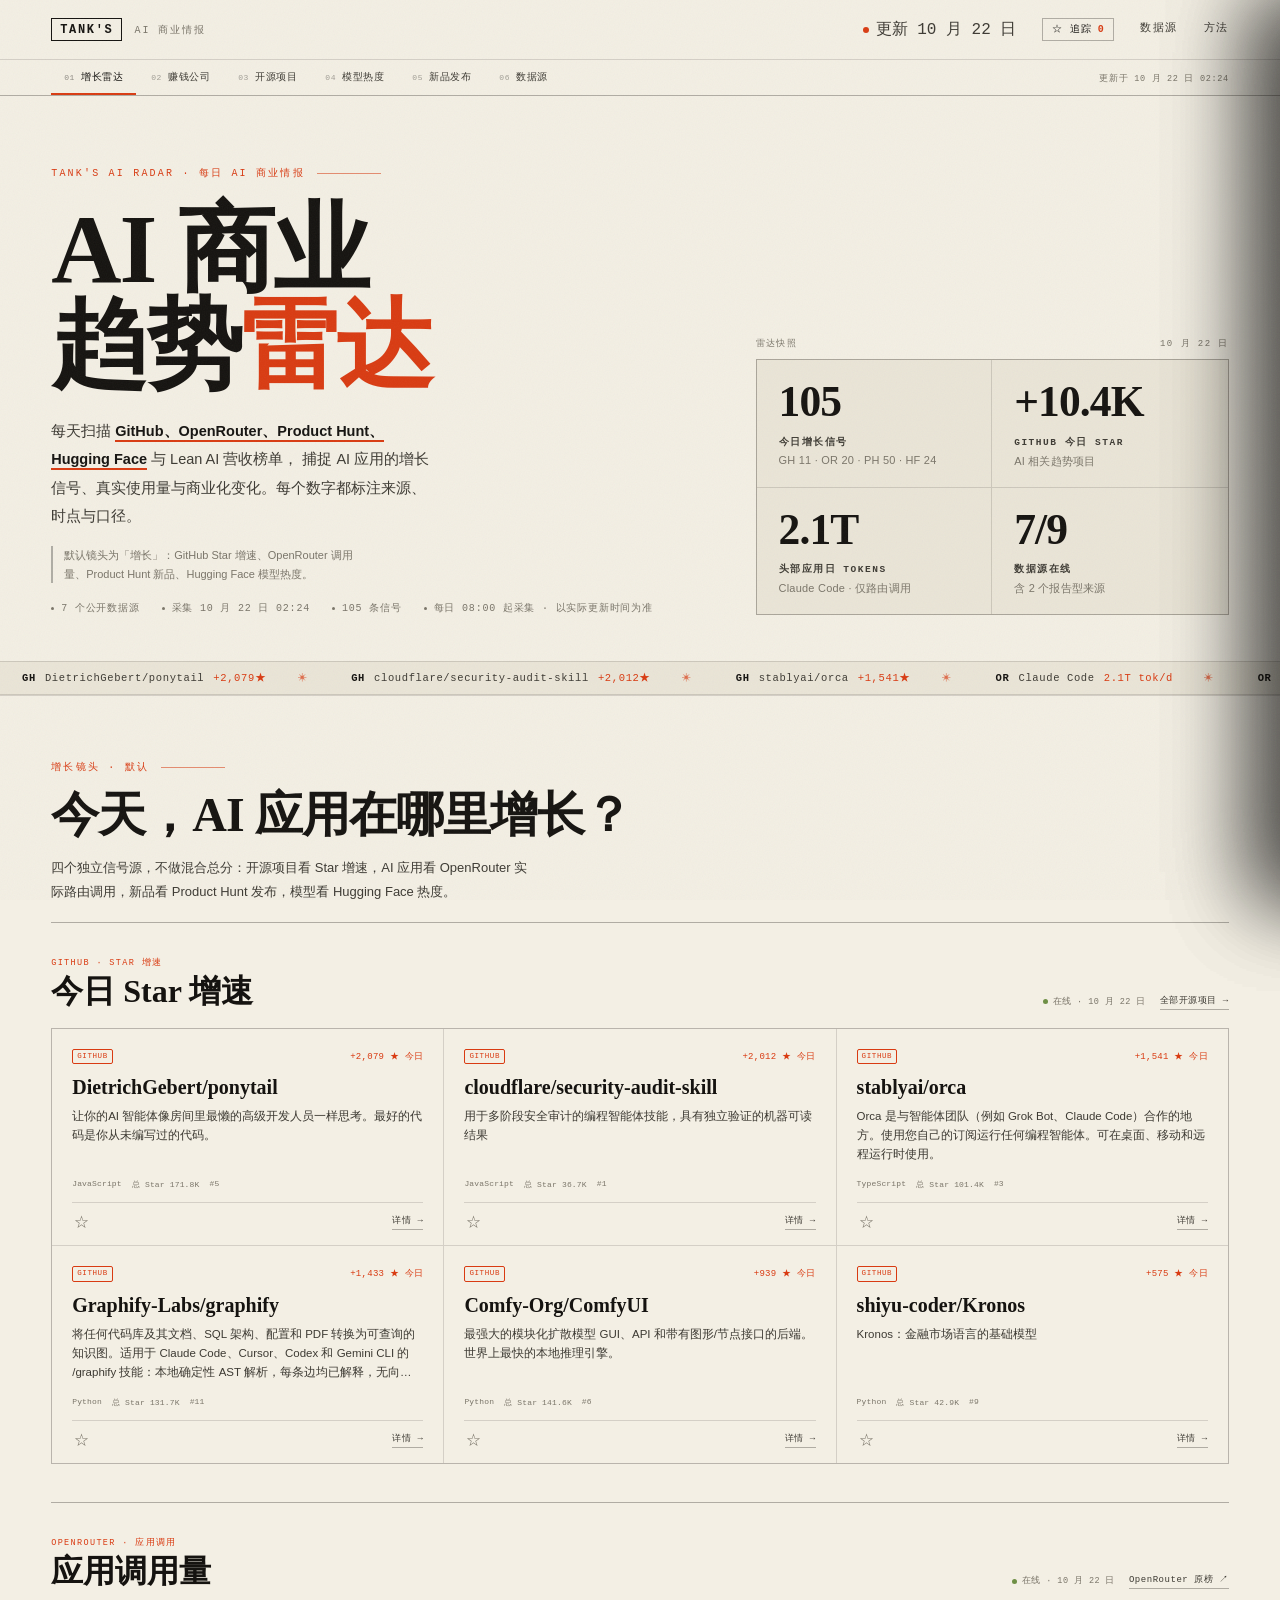
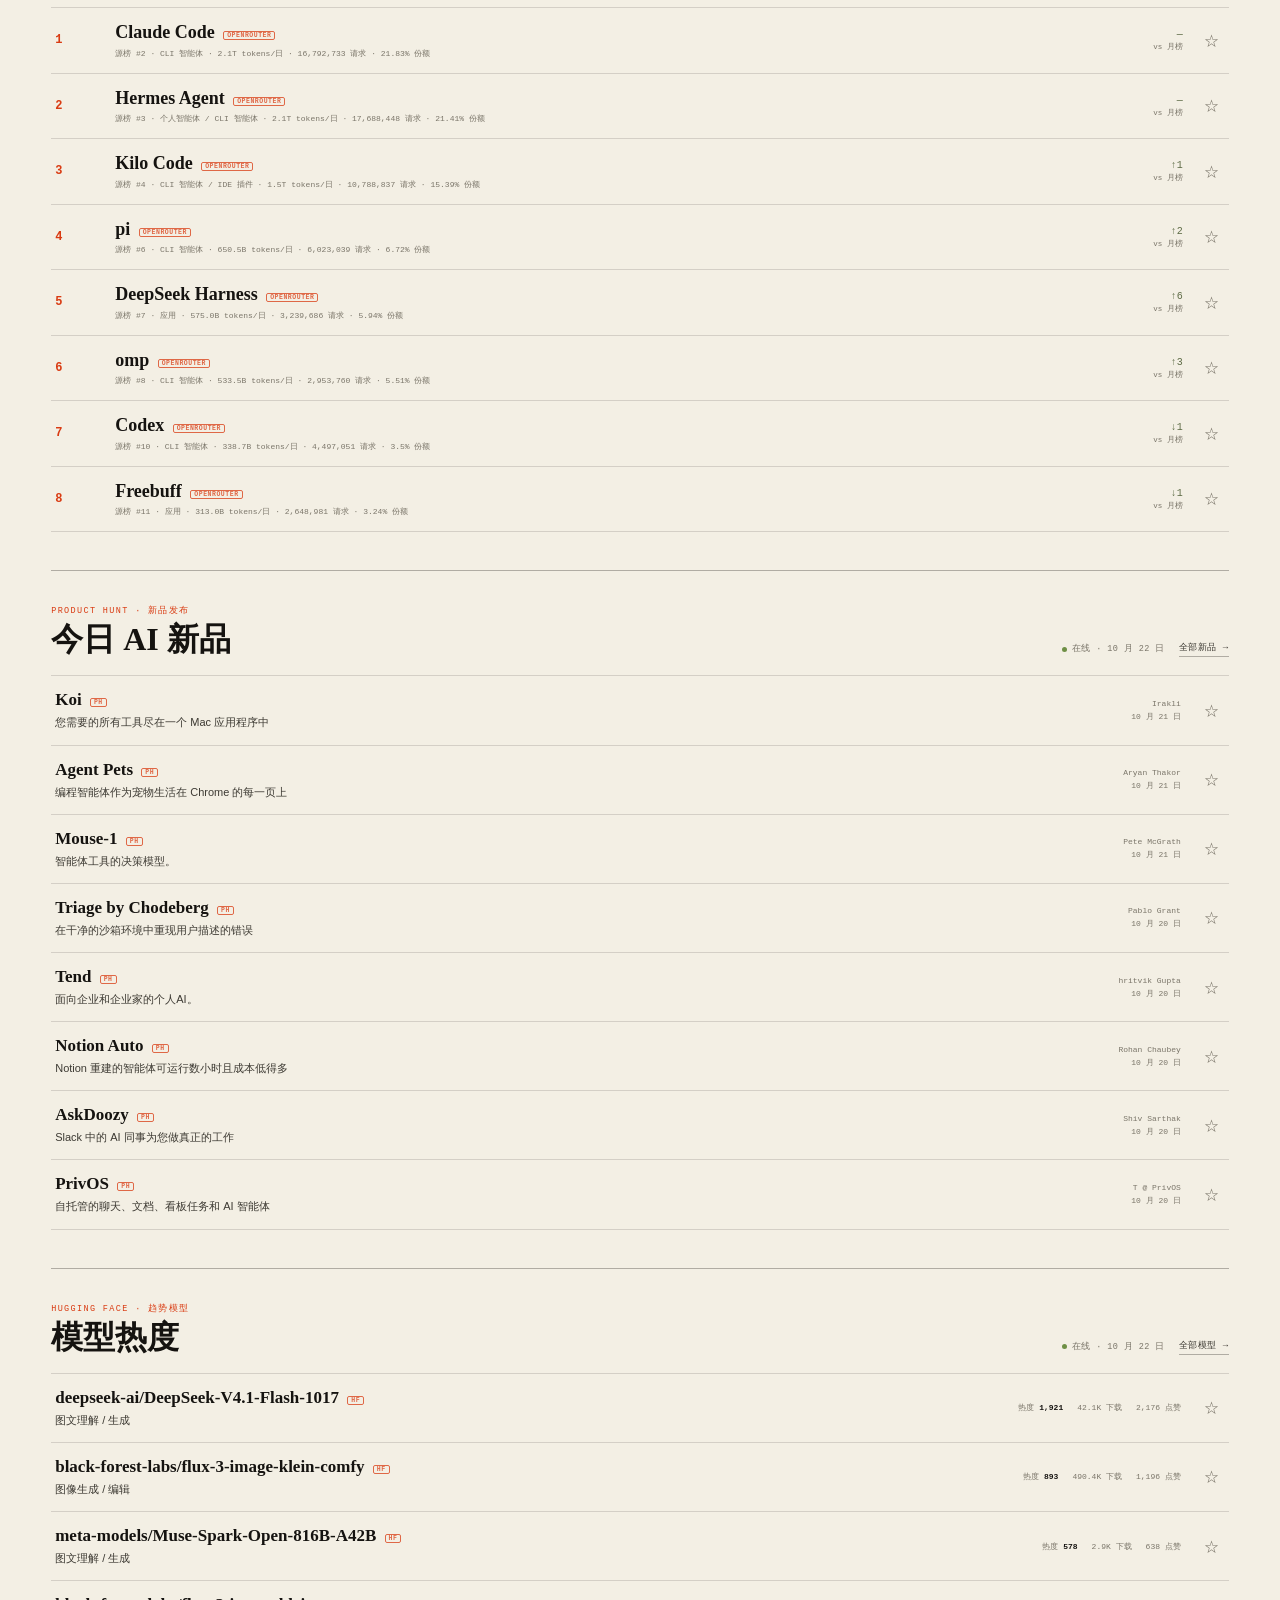
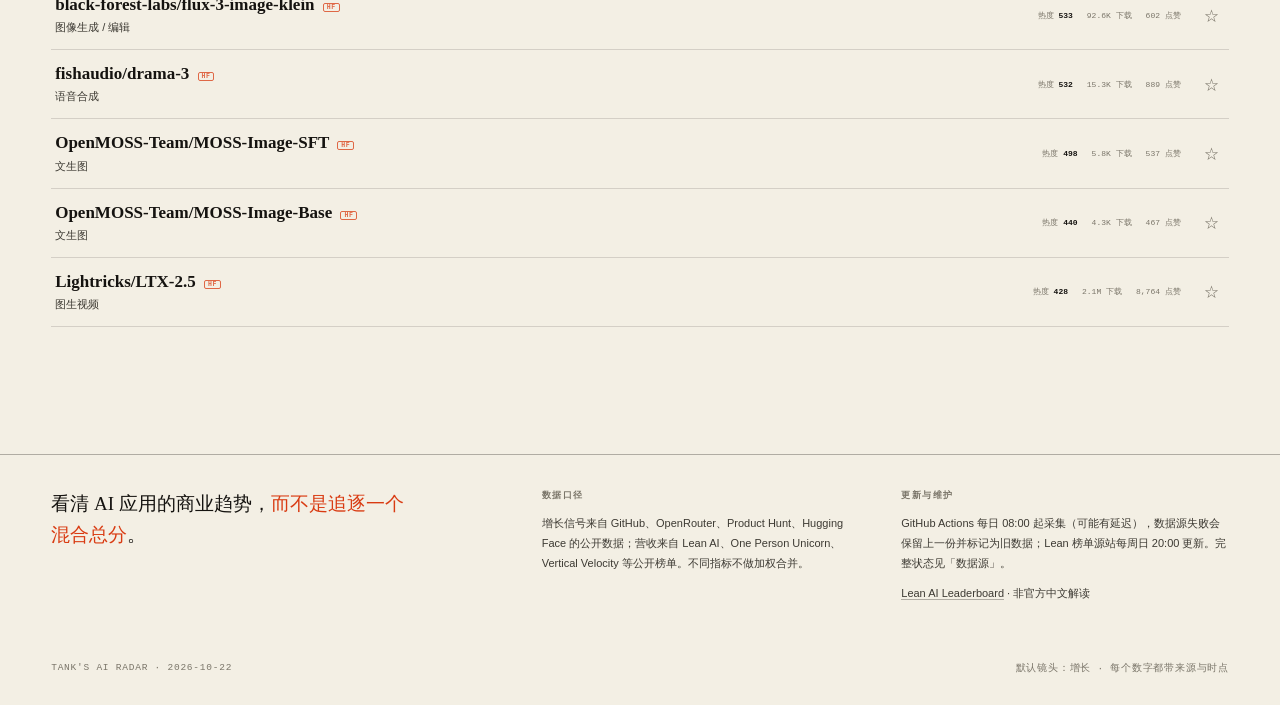
==== commit c4b28bd1: "chore: clarify schedule and sync localized snapshot" ====
--- a/index.html
+++ b/index.html
@@ -1041,7 +1041,7 @@
           <span id="radarSources">— 个公开数据源</span>
           <span id="radarGenerated">—</span>
           <span id="radarCoverage">— 条信号</span>
-          <span>下次采集：每日 08:00</span>
+          <span>每日 08:00 起采集 · 以实际更新时间为准</span>
         </div>
       </div>
       <div class="stats-wrap">
@@ -1072,8 +1072,8 @@
     </div>
     <div class="ticker" aria-hidden="true">
       <div class="ticker-track">
-        <div class="ticker-seq"><span class="ticker-item"><b>GH</b> MadsLorentzen/ai-job-search <span class="t-accent">+3856★</span></span><span class="ticker-item"><b>GH</b> stablyai/orca <span class="t-accent">+1590★</span></span><span class="ticker-item"><b>GH</b> anomalyco/opencode <span class="t-accent">+1311★</span></span><span class="ticker-item"><b>OR</b> Claude Code <span class="t-accent">1.7T tok/d</span></span><span class="ticker-item"><b>OR</b> Hermes Agent <span class="t-accent">1.7T tok/d</span></span><span class="ticker-item"><b>OR</b> Kilo Code <span class="t-accent">798.9B tok/d</span></span><span class="ticker-item"><b>PH</b> Lugh Xtudio <span class="t-accent">NEW</span></span><span class="ticker-item"><b>PH</b> Intel® GPU D-series <span class="t-accent">NEW</span></span><span class="ticker-item"><b>HF</b> deepseek-ai/DeepSeek-V4.1-Flash-1017 <span class="t-accent">score 1604</span></span><span class="ticker-item"><b>HF</b> black-forest-labs/flux-3-image-klein-comfy <span class="t-accent">score 775</span></span></div>
-        <div class="ticker-seq"><span class="ticker-item"><b>GH</b> MadsLorentzen/ai-job-search <span class="t-accent">+3856★</span></span><span class="ticker-item"><b>GH</b> stablyai/orca <span class="t-accent">+1590★</span></span><span class="ticker-item"><b>GH</b> anomalyco/opencode <span class="t-accent">+1311★</span></span><span class="ticker-item"><b>OR</b> Claude Code <span class="t-accent">1.7T tok/d</span></span><span class="ticker-item"><b>OR</b> Hermes Agent <span class="t-accent">1.7T tok/d</span></span><span class="ticker-item"><b>OR</b> Kilo Code <span class="t-accent">798.9B tok/d</span></span><span class="ticker-item"><b>PH</b> Lugh Xtudio <span class="t-accent">NEW</span></span><span class="ticker-item"><b>PH</b> Intel® GPU D-series <span class="t-accent">NEW</span></span><span class="ticker-item"><b>HF</b> deepseek-ai/DeepSeek-V4.1-Flash-1017 <span class="t-accent">score 1604</span></span><span class="ticker-item"><b>HF</b> black-forest-labs/flux-3-image-klein-comfy <span class="t-accent">score 775</span></span></div>
+        <div class="ticker-seq"><span class="ticker-item"><b>GH</b> DietrichGebert/ponytail <span class="t-accent">+2079★</span></span><span class="ticker-item"><b>GH</b> cloudflare/security-audit-skill <span class="t-accent">+2012★</span></span><span class="ticker-item"><b>GH</b> stablyai/orca <span class="t-accent">+1541★</span></span><span class="ticker-item"><b>OR</b> Claude Code <span class="t-accent">2.1T tok/d</span></span><span class="ticker-item"><b>OR</b> Hermes Agent <span class="t-accent">2.1T tok/d</span></span><span class="ticker-item"><b>OR</b> Kilo Code <span class="t-accent">1.5T tok/d</span></span><span class="ticker-item"><b>PH</b> Koi <span class="t-accent">NEW</span></span><span class="ticker-item"><b>PH</b> Agent Pets <span class="t-accent">NEW</span></span><span class="ticker-item"><b>HF</b> deepseek-ai/DeepSeek-V4.1-Flash-1017 <span class="t-accent">score 1921</span></span><span class="ticker-item"><b>HF</b> black-forest-labs/flux-3-image-klein-comfy <span class="t-accent">score 893</span></span></div>
+        <div class="ticker-seq"><span class="ticker-item"><b>GH</b> DietrichGebert/ponytail <span class="t-accent">+2079★</span></span><span class="ticker-item"><b>GH</b> cloudflare/security-audit-skill <span class="t-accent">+2012★</span></span><span class="ticker-item"><b>GH</b> stablyai/orca <span class="t-accent">+1541★</span></span><span class="ticker-item"><b>OR</b> Claude Code <span class="t-accent">2.1T tok/d</span></span><span class="ticker-item"><b>OR</b> Hermes Agent <span class="t-accent">2.1T tok/d</span></span><span class="ticker-item"><b>OR</b> Kilo Code <span class="t-accent">1.5T tok/d</span></span><span class="ticker-item"><b>PH</b> Koi <span class="t-accent">NEW</span></span><span class="ticker-item"><b>PH</b> Agent Pets <span class="t-accent">NEW</span></span><span class="ticker-item"><b>HF</b> deepseek-ai/DeepSeek-V4.1-Flash-1017 <span class="t-accent">score 1921</span></span><span class="ticker-item"><b>HF</b> black-forest-labs/flux-3-image-klein-comfy <span class="t-accent">score 893</span></span></div>
       </div>
     </div>
   </section>
@@ -1248,12 +1248,12 @@
     </div>
     <div class="foot-col">
       <h4>更新与维护</h4>
-      <p>GitHub Actions 每日 08:00 采集，数据源失败会保留上一份并标记为旧数据；Lean 榜单源站每周日 20:00 更新。完整状态见「数据源」。</p>
+      <p>GitHub Actions 每日 08:00 起采集（可能有延迟），数据源失败会保留上一份并标记为旧数据；Lean 榜单源站每周日 20:00 更新。完整状态见「数据源」。</p>
       <p style="margin-top:10px"><a href="https://leanaileaderboard.com/" target="_blank" rel="noopener">Lean AI Leaderboard</a> · 非官方中文解读</p>
     </div>
   </footer>
   <div class="copyright">
-    <span>TANK'S AI RADAR · 2026-10-20</span>
+    <span>TANK'S AI RADAR · 2026-10-22</span>
     <span>默认镜头：增长 · 每个数字都带来源与时点</span>
   </div>
 </main>
@@ -1336,10 +1336,10 @@
 
 <script>
 let COMPANIES = [{"rank":1,"name":"Medvi","desc":"AI Native Telemedicine","loc":"Los Angeles","rev":1800000000.0,"emp":1,"rpe":1800000000.0,"profit":true,"fund":0.0,"val":null,"vpe":null,"founded":"2024","foundedNum":2024,"snap":"Apr 2026","snapAge":6,"src":"https://www.nytimes.com/2026/04/02/technology/ai-billion-dollar-company-medvi.html","months":null,"category":"行业应用","descZh":"AI 原生远程医疗","value":"用十几个 AI 工具替极小团队跑通 GLP-1 减肥药的远程问诊与履约，把获客成本压到极低","model":"面向美国自费减重人群，销售复合GLP-1减肥药与男性健康订阅，按月收费，靠联盟营销买量；问诊、处方与药房履约外包给OpenLoop等平台，公司只保留品牌、投放与客服，2025年营收4.01亿美元。","moat":"几乎没有护城河：药品与履约都是外包，流量靠联盟与 AI 批量素材，合规风险却由自己承担。真正的优势只是创始人选品与买量的经验，可复制、可被平台封禁，也会随监管收紧而迅速消失。","progress":"2026年4月NYT称其为AI时代一人公司样本，随后曝出FDA警告信、AI生成假医生广告与三起诉讼；公司4月8日声明整改，NYT亦修改报道并加编者注。榜单18亿美元是2026年目标而非实际营收。","confidence":"medium","website":"https://medvi.org","github":"","searchTerm":"Medvi","status":"争议","statusLong":"2026 年曝出 FDA 警告信、AI 假医生广告与多起诉讼；榜单 18 亿美元为 2026 年目标口径。","sources":["https://www.mrjjxw.com/articles/2026-04-11/4335094.html","https://www.tmtpost.com/7944415.html","https://www.nytimes.com/2026/04/02/technology/ai-billion-dollar-company-medvi.html"]},{"rank":2,"name":"Telegram","desc":"Messaging","loc":"Dubai","rev":1000000000.0,"emp":30,"rpe":33333333.333333332,"profit":true,"fund":3200000000.0,"val":30000000000.0,"vpe":1000000000.0,"founded":"2013","foundedNum":2013,"snap":"Dec 2024","snapAge":22,"src":"https://x.com/durov/status/1871163311711993895","months":null,"category":"消费产品","descZh":"即时通讯","value":"十亿级用户的隐私通讯工具，用数十人团队支撑全球分发，靠 Premium 与广告变现","model":"面向全球C端免费提供聊天与频道，靠Premium订阅（逾1500万付费）、频道广告、Stars虚拟商品与TON生态抽成变现；2024年营收超10亿美元、净利5.47亿，2025上半年营收8.7亿，团队仅数十人。","moat":"十亿 MAU 的网络效应与隐私品牌是真实壁垒，迁移成本高；但变现效率远低于 Meta，收入与资产高度绑定 Toncoin，代币波动直接冲击利润，俄罗斯、伊朗等市场被封也压制增长上限。","progress":"2026年3月Forbes以Snap为参照下调估值，Durov身家从171亿跌至66亿美元；3月需偿付11亿美元债券，此前发行17亿美元9%新债，年营收预计约20亿美元，短期IPO可能性低。","confidence":"high","website":"https://telegram.org","github":"https://github.com/telegramdesktop","searchTerm":"Telegram","status":"","statusLong":"","sources":["https://voxbooster.com/blog/telegram-statistics-2026/","https://x.com/durov/status/1871163311711993895"]},{"rank":3,"name":"Polsia","desc":"AI Operator","loc":"San Francisco","rev":20000000.0,"emp":1,"rpe":20000000.0,"profit":false,"fund":30000000.0,"val":null,"vpe":null,"founded":"2025","foundedNum":2025,"snap":"Oct 2026","snapAge":0,"src":"https://x.com/Bencera/status/2112196701083902017","months":6,"category":"智能体与自动化","descZh":"AI 运营智能体","value":"让不懂技术的人输入一个想法，由 AI 代理团队自动建站、投放、获客并运营公司","model":"面向个体创业者与小商家的订阅加分成：49美元/月租用AI员工团队，平台代投Meta广告抽20%广告费，再从用户营收中抽20%；上线五个月约7600名客户，靠创始人公开演示与话题营销获客。","moat":"壁垒主要是编排层与投放数据，但技术容易被复制，现金流实际来自广告代理返点，本质是买量套利；留存取决于用户能否真的赚钱，一旦效果不佳流失极快，平台声誉也与单人创始人高度绑定。","progress":"2026年上半年完成3000万美元融资、估值2.5亿美元，投资方含Sound Ventures；创始人称ARR近1000万美元。外界质疑其收入多来自订阅与广告费而非真实分成，单人架构也难支撑合规与客服。","confidence":"medium","website":"https://polsia.com","github":"","searchTerm":"Polsia","status":"","statusLong":"","sources":["https://eu.36kr.com/en/p/3825813697565316","https://hr.bloombergadria.com/tehnologija/ai/106767/jedan-zaposleni-250-milijuna-dolara-i-problem-koji-tek-dolazi/news","https://x.com/Bencera/status/2112196701083902017"]},{"rank":4,"name":"Midjourney","desc":"Image Generation","loc":"San Francisco","rev":500000000.0,"emp":40,"rpe":12500000.0,"profit":true,"fund":0.0,"val":10000000000.0,"vpe":250000000.0,"founded":"2022","foundedNum":2022,"snap":"Feb 2025","snapAge":20,"src":"https://www.linkedin.com/feed/update/urn:li:activity:7296176430453854208?commentUrn=urn%3Ali%3Acomment%3A%28activity%3A7296176430453854208%2C7296232942484238336%29&replyUrn=urn%3Ali%3Acomment%3A%28activity%3A7296176430453854208%2C7296290907979489280%29&dashCommentUrn=urn%3Ali%3Afsd_comment%3A%287296232942484238336%2Curn%3Ali%3Aactivity%3A7296176430453854208%29&dashReplyUrn=urn%3Ali%3Afsd_comment%3A%287296290907979489280%2Curn%3Ali%3Aactivity%3A7296176430453854208%29","months":24,"category":"内容与创意","descZh":"图像生成","value":"以极小团队做出审美领先的图像与视频生成模型，服务设计师与内容创作者订阅","model":"面向创作者与设计团队的B2C订阅，按GPU时长分档收费（约10至120美元/月），几乎不做销售，靠Discord社区与口碑扩散；无外部融资，上线六个月即盈利，2025年ARR约5亿美元。","moat":"自研模型与独特审美调性形成品牌偏好，社区与工作流沉淀带来切换成本；但自建算力是重资本投入，图像与视频能力正被 Google、OpenAI、字节以生态捆绑追赶，护城河更多是品味而非技术代差。","progress":"2026 年 4 月 15 日发布 V8.1，支持 2K、速度提升 3 倍、成本降至三分之一；迪士尼、环球与华纳的版权诉讼进入证据开示阶段，法院 7 月仅批准有限取证。团队已从榜单的 40 人扩至百人以上。","confidence":"high","website":"https://www.midjourney.com","github":"","searchTerm":"Midjourney","status":"","statusLong":"","sources":["https://theagenttimes.com/articles/midjourney-drops-v8-1-model-during-weekly-office-hours-reinf-e266d976","https://www.shumaker.com/insight/ai-copyright-showdown-can-hollywood-challenge-ai-while-using-it/","https://www.linkedin.com/feed/update/urn:li:activity:7296176430453854208?commentUrn=urn%3Ali%3Acomment%3A%28activity%3A7296176430453854208%2C7296232942484238336%29&replyUrn=urn%3Ali%3Acomment%3A%28activity%3A7296176430453854208%2C7296290907979489280%29&dashCommentUrn=urn%3Ali%3Afsd_comment%3A%287296232942484238336%2Curn%3Ali%3Aactivity%3A7296176430453854208%29&dashReplyUrn=urn%3Ali%3Afsd_comment%3A%287296290907979489280%2Curn%3Ali%3Aactivity%3A7296176430453854208%29"]},{"rank":5,"name":"SurgeAI","desc":"AI Training Data","loc":"San Francisco","rev":1000000000.0,"emp":110,"rpe":9090909.090909092,"profit":true,"fund":0.0,"val":null,"vpe":null,"founded":"2020","foundedNum":2020,"snap":"Jul 2025","snapAge":15,"src":"https://www.theinformation.com/articles/little-known-startup-surged-past-scale-ai-without-investors","months":60,"category":"数据与模型","descZh":"AI 训练数据","value":"为前沿实验室提供高质量人类专家数据与评测，把数据质量做成可测量的工程","model":"B2B向OpenAI、Anthropic、谷歌、Meta、微软等实验室交付SFT、RLHF、评分标准与评测数据，按项目收费；零外部融资、首年即盈利，2024年营收破10亿美元，员工不足百人，靠口碑而非销售扩张。","moat":"Surge Force 专家网络与数千行为信号构成的质量控制系统是真壁垒：数据质量难以复制，头部实验室的信任与长期合同形成切换成本；但 Mercor、AfterQuery 正以更低价格抢单，专家池也被持续挖角。","progress":"2025年底Edwin Chen确认年营收超10亿美元、团队不足百人且从未融资；2026年公司仍极少披露，同时面临Mercor、AfterQuery等新玩家以RL环境和专家市场正面竞争，份额承压。","confidence":"high","website":"https://surgehq.ai","github":"","searchTerm":"Surge AI","status":"","statusLong":"","sources":["https://www.c114.net.cn/industry/43527.html","https://www.theinformation.com/articles/little-known-startup-surged-past-scale-ai-without-investors"]},{"rank":6,"name":"Pocket","desc":"AI Hardware & Note-Taking","loc":"San Francisco","rev":100000000.0,"emp":12,"rpe":8333333.333333333,"profit":false,"fund":11500000.0,"val":null,"vpe":null,"founded":"2025","foundedNum":2025,"snap":"Aug 2026","snapAge":2,"src":"https://www.businessinsider.com/pockets-ai-notetaker-launched-8-months-ago-revenue-is-soaring-2026-8","months":8,"category":"消费产品","descZh":"AI 硬件与笔记","value":"贴在手机背面的卡片式录音器，一键把线下对话变成结构化笔记与待办","model":"B2C硬件加订阅：设备129美元起，基础版免费、高级版16.59美元/月起；靠短视频病毒传播与转介绍增长，多数来自DTC，DoorDash等企业客户开始批量采购，8个月做到1亿美元run rate。","moat":"硬件加线下场景是差异化：手机系统覆盖不了面对面录音，实体按键降低摩擦；但硬件易被抄袭，Zoom、Meet、Granola 从软件侧挤压，苹果与 OpenAI 的新设备是最大威胁，护城河取决于品牌与留存。","progress":"2026年6月获Accel与YC1100万美元，当时出货3.5万台、年化营收2700万美元；8月称run rate达1亿美元、出货超20万台、团队12人，月增约50%，同时面临录音伦理争议。","confidence":"high","website":"https://heypocket.com","github":"","searchTerm":"Pocket AI notetaker","status":"","statusLong":"","sources":["https://africa.businessinsider.com/news/pockets-popular-ai-notetaker-launched-8-months-ago-revenue-is-soaring-but-can-it-last/vrb2xsk","https://techfundingnews.com/pocket-11m-accel-ai-hardware-27m-arr/","https://www.businessinsider.com/pockets-ai-notetaker-launched-8-months-ago-revenue-is-soaring-2026-8"]},{"rank":7,"name":"Intelligence (Design Arena)","desc":"AI Model Evaluation & Human Feedback","loc":"San Francisco","rev":60000000.0,"emp":10,"rpe":6000000.0,"profit":true,"fund":7900000.0,"val":null,"vpe":null,"founded":"2025","foundedNum":2025,"snap":"Aug 2026","snapAge":2,"src":"https://www.linkedin.com/posts/index-ventures_grace-li-and-kamryn-ohly-didnt-set-out-to-activity-7490130059781894144-ARsj","months":6,"category":"数据与模型","descZh":"AI 模型评测与人类反馈","value":"用众包 A/B 盲测收集人类审美偏好，为模型厂商提供评测与后训练数据","model":"B2B数据与评测服务：C端免费开放Design Arena盲测（网站、图像、界面），积累530万用户偏好；向模型实验室与企业出售评测报告、偏好数据集与定制反馈，按合同收费，靠排行榜与开发者口碑获客。","moat":"真实用户跨地区、跨品类的偏好数据有时效与规模壁垒，排行榜本身带来流量飞轮；但 LM Arena、Yupp 等同类竞争激烈，用户可多平台投票，数据可替代性高，护城河取决于能否锁定头部实验室长约。","progress":"2026年8月完成790万美元种子轮，Index Ventures领投；公司称Design Arena已有530万用户、企业客户贡献6000万美元ARR，并强调自动基准易被刷分、人类评测更稀缺。","confidence":"medium","website":"https://designarena.ai","github":"","searchTerm":"Design Arena","status":"","statusLong":"","sources":["https://www.techjuice.pk/design-arena-creator-intelligence-raises-7-9-million-to-expand-ai-feedback-platfor/","https://www.linkedin.com/posts/index-ventures_grace-li-and-kamryn-ohly-didnt-set-out-to-activity-7490130059781894144-ARsj"]},{"rank":8,"name":"Morph","desc":"AI Coding Models & Infrastructure","loc":"San Francisco","rev":6000000.0,"emp":1,"rpe":6000000.0,"profit":false,"fund":null,"val":null,"vpe":null,"founded":"2023","foundedNum":2023,"snap":"Aug 2026","snapAge":2,"src":"https://x.com/tejasybhakta/status/2090620183564231138","months":null,"category":"编程与开发","descZh":"AI 编程模型与基础设施","value":"让 AI 改代码从整文件重写变成毫秒级精准补丁，为编码 Agent 提供推理层","model":"面向编码Agent团队按量计费的API：合并编辑、代码搜索、上下文压缩，另售预留算力与模型路由；2026年转型托管Kimi、GLM等开源模型，日处理超5000亿token，靠开源社区与Agent开发者口碑增长。","moat":"速度与准确率的工程积累是真壁垒：万级 tok/s 的补丁模型需要自研内核与训练数据，切换成本嵌在 Agent 流水线里；但底层模型来自中国开源权重，价格战激烈，单点优化容易被前沿实验室内置功能吞掉。","progress":"2026年8月ARR达600万美元，创始人称月增50%，仍以一人公司运作；产品从合并编辑扩展为完整推理栈，成为OpenRouter前25供应商，服务400多个生产级Agent，客户含币安。","confidence":"medium","website":"https://morphllm.com","github":"https://github.com/morphllm","searchTerm":"Morph LLM","status":"","statusLong":"","sources":["https://www.arr.club/morph","https://www.morphllm.com/","https://www.altis.vc/research/company/morph","https://x.com/tejasybhakta/status/2090620183564231138"]},{"rank":9,"name":"Anysphere (Cursor)","desc":"AI Code Editor","loc":"San Francisco","rev":100000000.0,"emp":20,"rpe":5000000.0,"profit":false,"fund":173400000.0,"val":2600000000.0,"vpe":130000000.0,"founded":"2022","foundedNum":2022,"snap":"Feb 2025","snapAge":20,"src":"https://www.linkedin.com/feed/update/urn:li:activity:7296176430453854208/","months":21,"category":"编程与开发","descZh":"AI 代码编辑器","value":"把前沿模型封装成懂整个代码库的编辑器，让工程师用自然语言完成大规模改动","model":"面向开发者与企业的订阅制IDE：个人20美元/月起，企业按席位与用量收费，三千多家客户年付超10万美元；自研Composer模型压低推理成本，靠产品驱动增长，2026年5月ARR达30亿美元。","moat":"代码库索引、Agent 工作流与 500 万开发者的使用数据形成飞轮，企业采购与合规能力抬高切换成本；但底层模型依赖 Anthropic、OpenAI 等同样做编码产品的供应商，自研模型尚不足以完全替代。","progress":"2026年1月完成23亿美元D轮、估值293亿美元；3月发布Composer 2，5月ARR达30亿；6月16日与SpaceX签署600亿美元全股票合并协议，将成其全资子公司。","confidence":"high","website":"https://cursor.com","github":"https://github.com/getcursor","searchTerm":"Cursor","status":"合并中","statusLong":"2026-06 与 SpaceX 签署 600 亿美元全股票合并协议，将不再独立。","sources":["https://www.hustlefund.vc/post/angel-squad-cursor-anysphere-pre-ipo-shares-what-accredited-investors-should-know-in-2026","https://www.heise.de/en/news/SpaceX-acquires-AI-coding-tool-Cursor-for-60-billion-11334594.html","https://www.ice.it/it/news/notizie-dal-mondo/303807","https://www.linkedin.com/feed/update/urn:li:activity:7296176430453854208/"]},{"rank":10,"name":"Proximal","desc":"AI Coding Data & RL Environments","loc":"San Francisco","rev":200000000.0,"emp":40,"rpe":5000000.0,"profit":false,"fund":15000000.0,"val":300000000.0,"vpe":7500000.0,"founded":"2025","foundedNum":2025,"snap":"Sep 2026","snapAge":1,"src":"https://x.com/calvinchen/status/2104996979118067810","months":null,"category":"数据与模型","descZh":"AI 编程数据与 RL 环境","value":"用真实代码库构建长周期 RL 环境与验证器，教前沿模型像工程师一样改代码","model":"B2B向头部实验室、neolab与编码Agent公司交付长周期RL环境、后训练数据与评测，按项目和算力合同收费；以研究工程化替代人工标注，2026年9月结束隐身时年化营收已超2亿美元。","moat":"合成代码库生成、模糊验证器与反 reward hacking 的工程能力是真壁垒，任务难度与验证质量直接决定模型提升幅度；但 Scale、Surge、Mercor 都在转向同类，实验室自建数据团队也会压缩外部采购。","progress":"2026年9月29日结束隐身，获General Catalyst领投1500万美元种子轮、估值3亿美元，称成立约十个月年化营收超2亿美元；此前发布开源FrontierSWE基准，团队11至50人。","confidence":"high","website":"https://proximal.ai","github":"","searchTerm":"Proximal","status":"","statusLong":"","sources":["https://www.ai-market-watch.com/company/proximal","https://x.com/calvinchen/status/2104996979118067810"]},{"rank":11,"name":"HireCade","desc":"AI Training Data","loc":"London","rev":22000000.0,"emp":5,"rpe":4400000.0,"profit":true,"fund":0.0,"val":null,"vpe":null,"founded":"2024","foundedNum":2024,"snap":"Apr 2026","snapAge":6,"src":"Private Verification with Founder","months":null,"category":"数据与模型","descZh":"AI 训练数据","value":"把招聘筛选与 AI 数据标注合并：用免费 ATS 获客，再卖人工数据团队","model":"面向中小企业免费提供ATS、简历筛选（0.1美元一份）与AI视频面试（5美元一场），再向AI实验室转售标注员、RLHF评测与领域专家，按人天计费；用免费招聘工具低成本获客并交叉销售数据服务。","moat":"护城河薄弱：ATS 与视频面试高度同质化，标注市场由 Scale、Surge、Mercor 主导；唯一差异是把招聘流量转化为标注劳动力，但专家质量与交付稳定性难以证明，客户极易比价更换。","progress":"公开信息有限，2026年未见融资或营收披露；官网显示业务已从招聘扩展到RLHF、模型评测与计算机视觉标注，榜单2200万美元营收与5人团队来自创始人私下验证，无法独立核实。","confidence":"low","website":"https://www.hirecade.com","github":"","searchTerm":"HireCade","status":"","statusLong":"","sources":["https://www.hirecade.com/"]},{"rank":12,"name":"OpenArt","desc":"AI for Image and Video","loc":"San Francisco","rev":70000000.0,"emp":20,"rpe":3500000.0,"profit":true,"fund":35000000.0,"val":null,"vpe":null,"founded":"2022","foundedNum":2022,"snap":"Jan 2026","snapAge":9,"src":"https://www.linkedin.com/feed/update/urn:li:activity:7423050918448766977","months":null,"category":"内容与创意","descZh":"AI 图像与视频","value":"让普通人用聊天完成角色一致的故事视频，把 AI 创作变成可连载的内容生产","model":"B2C订阅为主：网页与App提供图像、视频生成、角色一致性与One Story分镜，按月收取credits费用；靠模板与社区作品病毒传播，8人做到3000万美元ARR，20人做到7000万美元，人均营收约350万。","moat":"角色一致性与叙事工作流是产品层差异，社区作品与模板形成内容飞轮；但底层依赖第三方视频模型，Google、字节、Runway 随时可覆盖同功能，护城河更多来自增长效率与审美运营，而非技术独占。","progress":"2026年1月宣布Canaan领投的3000万美元A轮，当时MAU超800万、ARR7000万美元、团队20人；此后推出对话式导演与One Story功能，并称在动漫榜单排名第一。","confidence":"high","website":"https://openart.ai","github":"https://github.com/openart-ai","searchTerm":"OpenArt AI","status":"","statusLong":"","sources":["https://www.basisset.com/insights/openarts-series-a-and-the-acceleration-of-infrastructure-first-consumer","https://www.linkedin.com/feed/update/urn:li:activity:7423050918448766977"]},{"rank":13,"name":"Base44","desc":"AI Code Gen","loc":"Tel Aviv","rev":3500000.0,"emp":1,"rpe":3500000.0,"profit":true,"fund":0.0,"val":80000000.0,"vpe":80000000.0,"founded":"2025","foundedNum":2025,"snap":"May 2025","snapAge":17,"src":"https://www.linkedin.com/feed/update/urn:li:activity:7336025796509077504/","months":6,"category":"编程与开发","descZh":"AI 代码生成","value":"用一句话生成带数据库、认证与支付的全栈应用，让非工程师直接上线产品","model":"面向非技术创业者与中小企业按月订阅（约20至50美元），提供自然语言全栈应用生成与托管；2025年被Wix收购后借助其两亿用户渠道与广告预算放量，收入随订阅与用量增长，ARR于2026年3月破亿。","moat":"真护城河是 Wix 的分发与支付、托管基础设施，而非生成能力本身；Lovable、Bolt、Replit 同场竞争且模型能力趋同，用户切换成本低，Wix 的巨额买量能否转化为留存是最大问号。","progress":"2025年6月Wix以约9200万美元收购；2026年5月因达成销售目标再付3800万美元股票，ARR3月破亿、5月中接近1.5亿，但Wix一季度因买量成本股价大跌31%。","confidence":"high","website":"https://base44.com","github":"","searchTerm":"Base44","status":"已并购","statusLong":"2025-06 被 Wix 收购，现为 Wix 旗下产品；「1 人」为收购前口径。","sources":["https://en.globes.co.il/en/article-wix-pays-38m-earnout-payments-for-base44-1001542919","https://www.linkedin.com/feed/update/urn:li:activity:7336025796509077504/"]},{"rank":14,"name":"AfterQuery","desc":"AI Training Data & RL Environments","loc":"San Francisco","rev":100000000.0,"emp":30,"rpe":3333333.3333333335,"profit":false,"fund":30000000.0,"val":300000000.0,"vpe":10000000.0,"founded":"2025","foundedNum":2025,"snap":"Apr 2026","snapAge":6,"src":"https://www.forbes.com/sites/annatong/2026/04/09/this-23-year-olds-new-ai-data-company-has-already-hit-a-100-million-run-rate/","months":14,"category":"数据与模型","descZh":"AI 训练数据与 RL 环境","value":"组织医生、律师等专家把真实工作任务化，训练模型学会像专业人士交付成果","model":"B2B向Nvidia、Legora、Motif等实验室与企业出售专家任务数据、RL环境与后训练服务，按项目收费；以编码专家决策过程而非答题正确率为卖点，2026年4月年化营收达1亿美元。","moat":"专家招募与任务设计流程有先发积累，但本质仍是人力密集的服务业，Scale、Surge、Mercor 都在同一池子里抢专家；估值半年涨十倍更多反映数据稀缺的窗口期，而非已经稳固的壁垒。","progress":"2026 年 4 月宣布 3000 万美元 A 轮、估值 3 亿美元并称年化营收 1 亿美元；9 月再融资，估值升至 32 亿美元，成为 YC 史上最快独角兽（W25 批次，创始团队 22 至 23 岁）。","confidence":"high","website":"https://www.afterquery.com","github":"","searchTerm":"AfterQuery","status":"","statusLong":"","sources":["https://uk.finance.yahoo.com/news/afterquery-reportedly-becomes-y-combinator-220824430.html","https://www.forbes.com/sites/annatong/2026/04/09/this-23-year-olds-new-ai-data-company-has-already-hit-a-100-million-run-rate/"]},{"rank":15,"name":"micro1","desc":"AI Training Data","loc":"San Francisco","rev":250000000.0,"emp":80,"rpe":3125000.0,"profit":true,"fund":41600000.0,"val":null,"vpe":null,"founded":"2022","foundedNum":2022,"snap":"Mar 2026","snapAge":7,"src":"Private Verification with Founder","months":null,"category":"数据与模型","descZh":"AI 训练数据","value":"用 AI 面试从百万候选人中筛专家，为前沿模型供给训练、评测与 RL 环境数据","model":"客户是 OpenAI、Anthropic 等前沿实验室，以及微软、亚马逊、1X 等需要专家与机器人数据的公司。用 AI 面试把工程师、医生、律师纳入专家网络，按项目工时结算，并售卖强化学习训练场，靠创始人直销增长。","moat":"真壁垒是专家网络的筛选与调度：五百万候选人库加 AI 面试形成供给规模效应，客户切换成本来自数据连续性与合规审查。但本质是人力密集型生意，毛利被专家分成挤压，Mercor、Surge 在同一个池子里抢人。","progress":"2026 年 9 月以 40 亿美元估值融资超 1 亿美元，一年估值涨 8 倍；年化收入从 2025 年初约 700 万美元升至 2026 年秋约 10 亿美元。同期从专家数据扩到 RL 训练场与机器人数据。","confidence":"high","website":"https://www.micro1.ai","github":"","searchTerm":"micro1","status":"","statusLong":"","sources":["https://www.forbeschina.com/business/72247","https://www.arr.club/micro1","https://www.forbesmiddleeast.com/innovation/startups/this-25-year-old-raised-over-%24100-million-for-his-ai-data-startup-at-a-%244-billion-valuation"]},{"rank":16,"name":"Cal AI","desc":"AI Calorie Tracker","loc":"New York","rev":12000000.0,"emp":4,"rpe":3000000.0,"profit":true,"fund":0.0,"val":null,"vpe":null,"founded":"2024","foundedNum":2024,"snap":"Nov 2024","snapAge":23,"src":"https://www.forbes.com/sites/josipamajic/2024/11/02/meet-the-17-year-old-ceo-behind-a-12m-ai-powered-nutrition-app/","months":null,"category":"消费产品","descZh":"AI 热量记录","value":"拍一张餐盘照片就自动算出热量与营养，把饮食记录的门槛降到一次快门","model":"面向欧美减脂人群的 C 端订阅应用：免费下载，周付或年付订阅解锁拍照识别与营养分析，靠 TikTok 达人素材与商店优化冷启动。2026 年 3 月被 MyFitnessPal 收购，成为其矩阵中的独立应用。","moat":"几乎没有技术护城河：多模态模型是现成的，拍照记账被大厂与同类应用快速复制。它赢在极致投放与转化运营——批量测试短视频素材、高频迭代付费墙，这是营销能力而非产品壁垒，被老牌平台收购是合理归宿。","progress":"2026 年 3 月被 MyFitnessPal 收购，两年下载超 1500 万、年收入数千万美元。4 月苹果以绕过内购、误导性计费（周价大字、隐藏续订）为由将其下架整改，整改后重新上架，暴露订阅模式的合规风险。","confidence":"high","website":"https://calai.app","github":"","searchTerm":"Cal AI","status":"已并购","statusLong":"2026-03 被 MyFitnessPal 收购，已不再独立运营。","sources":["https://thenextweb.com/news/myfitnesspal-acquires-cal-ai-the-viral-calorie-tracking-app-built-by-teens","https://www.macrumors.com/2026/04/21/apple-cal-ai-app-store-removal/","https://techcrunch.com/2026/03/02/myfitnesspal-has-acquired-cal-ai-the-viral-calorie-app-built-by-teens/","https://www.forbes.com/sites/josipamajic/2024/11/02/meet-the-17-year-old-ceo-behind-a-12m-ai-powered-nutrition-app/"]},{"rank":17,"name":"RB2B","desc":"Website Visitor Identification","loc":"Austin","rev":9000000.0,"emp":3,"rpe":3000000.0,"profit":false,"fund":0.0,"val":null,"vpe":null,"founded":"2024","foundedNum":2024,"snap":"May 2026","snapAge":5,"src":"https://newsletter.rb2b.com/p/rb2b-just-hit-9m-arr-here-s-why-it-s-insane","months":26,"category":"行业应用","descZh":"网站访客识别","value":"把匿名访问官网的企业访客还原成具体个人，让冷邮件与销售外呼有的放矢","model":"面向北美 B2B 销售与市场团队的 PLG 订阅工具，按 Pro 与 Pro+ 分档月费计价，识别额度与精度越高越贵。不投销售、不融资，靠创始人 newsletter 分发，一名全职加 AI 客服支撑全部客户。","moat":"护城河是数据覆盖与价格锚：自建身份图谱，2026 年联合 Demandbase 把个人级识别率从约 35% 提到 65%，同时把价格压到竞品获客成本以下。但底层依赖第三方数据源，覆盖率与合规随时可能被收紧。","progress":"2026 年 10 月年化收入破 1000 万美元，团队仅 1 名全职，2025 年 11 月为 700 万美元。年内与 Demandbase 打通提升个人级识别率，并把公司级识别对所有付费套餐免费开放。","confidence":"high","website":"https://rb2b.com","github":"","searchTerm":"RB2B","status":"","statusLong":"","sources":["https://www.arr.club/signal/rb2b-hit-10m-arr-with-1-full-time-employee","https://newsletter.rb2b.com/p/rb2b-x-demandbase-de-anonymize-up-to-65-of-your-website-visitors-c886","https://newsletter.rb2b.com/p/rb2b-just-hit-9m-arr-here-s-why-it-s-insane"]},{"rank":18,"name":"Turbopuffer","desc":"Vector and Full Text Search","loc":"Ottawa","rev":100000000.0,"emp":34,"rpe":2941176.470588235,"profit":true,"fund":1000000.0,"val":null,"vpe":null,"founded":"2023","foundedNum":2023,"snap":"May 2026","snapAge":5,"src":"https://www.linkedin.com/feed/update/urn:li:activity:7463238765277503488/","months":null,"category":"基础设施","descZh":"向量与全文检索","value":"把向量与全文检索建在对象存储上，让 AI 应用以极低成本搜索海量数据","model":"面向 AI 产品与开发者的托管搜索服务，按存储量加查询量计费，替代内存型向量库。客户含 Cursor、Anthropic、Notion、Harvey，靠工程博客、创始人推特与口碑传播获客，几乎没有销售团队。","moat":"真护城河是架构级成本优势：冷热分层放在对象存储上，把单位检索成本压到内存方案的一个零头，客户数据量越大越难迁走，Cursor 称搜索成本降九成。风险是云厂商与 Postgres 扩展方案追上来。","progress":"2026 年 3 月年化收入达 1 亿美元，创业初期融资不足 100 万美元且已盈利，团队约 22 人。客户覆盖 Cursor、Anthropic、Notion、Cognition、Harvey、Atlassian。","confidence":"high","website":"https://turbopuffer.com","github":"https://github.com/turbopuffer","searchTerm":"Turbopuffer","status":"","statusLong":"","sources":["https://www.arr.club/turbopuffer","https://www.arr.club/signal/turbopuffer-arr-hit-100m-in-19-months-with-less-than-1m-raised","https://betakit.com/ex-shopify-engineers-raise-fresh-financing-to-scale-turbopuffers-ai-search/","https://www.linkedin.com/feed/update/urn:li:activity:7463238765277503488/"]},{"rank":19,"name":"Mercor","desc":"Talent Marketplace + Data Labeling","loc":"San Francisco","rev":75000000.0,"emp":30,"rpe":2500000.0,"profit":false,"fund":135600000.0,"val":2000000000.0,"vpe":66666666.666666664,"founded":"2023","foundedNum":2023,"snap":"Feb 2025","snapAge":20,"src":"https://techcrunch.com/2025/02/20/mercor-an-ai-recruiting-startup-founded-by-21-year-olds-raises-100m-at-2b-valuation/","months":24,"category":"数据与模型","descZh":"人才市场 + 数据标注","value":"用 AI 面试把全球专家匹配给 AI 实验室，做模型训练与评测的人力供应链","model":"双边市场：一边是 OpenAI、Anthropic、Meta、Google 的标注与评测需求，一边是约三万名签约专家。按工时计费并抽成，承包商拿走六到七成，因此 20 亿美元年化流水对应的净收入只有六到八亿。","moat":"护城河是供需规模与评测品牌 APEX，加上自建面试系统的筛选效率。但抽成模式下净收入仅流水三成多，客户是少数几家实验室、议价权极强；数据安全一旦失守客户立刻停单，2026 年泄露已印证。","progress":"2026 年 7 月年化流水达 20 亿美元，传以 200 亿美元估值融资，并收购训练环境公司 Deeptune。同年 3 月 LiteLLM 供应链攻击泄露约 4TB 数据，Meta 暂停合作并引发集体诉讼。","confidence":"high","website":"https://mercor.com","github":"","searchTerm":"Mercor","status":"","statusLong":"","sources":["https://techfundingnews.com/mercor-20b-valuation-talks-deeptune-acquisition/","https://www.arr.club/mercor","https://techcrunch.com/2025/02/20/mercor-an-ai-recruiting-startup-founded-by-21-year-olds-raises-100m-at-2b-valuation/"]},{"rank":20,"name":"Chai Research","desc":"Social AI Platform","loc":"Palo Alto","rev":30000000.0,"emp":12,"rpe":2500000.0,"profit":true,"fund":10000000.0,"val":450000000.0,"vpe":37500000.0,"founded":"2021","foundedNum":2021,"snap":"Apr 2025","snapAge":18,"src":"https://www.prnewswire.com/news-releases/chai-reaches-over-30m-in-arr--with-only-12-employees-302414198.html","months":null,"category":"消费产品","descZh":"社交 AI 平台","value":"让用户自建并分享 AI 角色，把 AI 陪伴做成有创作者生态的社交平台","model":"C 端订阅为主：免费额度加月费解锁无限对话与更强模型，用户创建角色、被他人调用可分账。主力市场在欧美年轻用户，靠商店自然流量与社区传播，几乎不做品牌广告，团队约二十名工程师。","moat":"护城河是创作者生态与角色库，切换成本来自关注的 AI 与聊天记录。但模型靠外部 API、算力绑定 AMD 与 CoreWeave，产品同质化；真正脆弱点是平台合规，多次被苹果下架，年龄验证是悬顶之剑。","progress":"2026 年 7 月创始人称年化收入超 1 亿美元、估值约 24 亿美元；但 7 月 8 日应用在 166 个地区被苹果下架，8 月才恢复，此前已多次因内容与年龄验证问题被下架。","confidence":"high","website":"https://chai-research.com","github":"","searchTerm":"Chai AI","status":"合规风险","statusLong":"2026-07 一度在 166 个地区被 App Store 下架（8 月恢复），并面临监管问询。","sources":["https://www.tmcnet.com/usubmit/-chai-ai-backed-coreweave-amd-hits-80m-arr-/2026/04/30/10375193.htm","https://eu.36kr.com/en/p/3947903735037061","https://www.welch.senate.gov/welch-padilla-probe-ai-chatbot-apps-on-safeguards-for-children/","https://www.prnewswire.com/news-releases/chai-reaches-over-30m-in-arr--with-only-12-employees-302414198.html"]},{"rank":21,"name":"Poetic","desc":"AI Enterprise Process Automation","loc":"San Francisco","rev":10000000.0,"emp":4,"rpe":2500000.0,"profit":false,"fund":50000000.0,"val":500000000.0,"vpe":125000000.0,"founded":"2023","foundedNum":2023,"snap":"Jun 2026","snapAge":4,"src":"https://www.prnewswire.com/news-releases/poetic-raises-50m-series-a-to-automate-the-worlds-most-complex-enterprise-processes-with-reliable-ai-302796939.html","months":null,"category":"智能体与自动化","descZh":"AI 企业流程自动化","value":"把企业最复杂的高风险流程写成可确定性执行的程序，准确率反超人工","model":"面向银行、保险等财富五百强的流程自动化，按项目与产出收费，吃的是外包与人力预算，而非按 token 计费的 agent。靠四人团队加前 Palantir、UiPath 背景的交付班底，以试点转生产的口碑获客。","moat":"护城河是用自然语言编程、编译成确定性执行的那套领域语言与规则库：跑起来几乎不烧 token，边际成本远低于 agent 方案，流程越复杂越难被通用模型替代。薄弱点是项目制交付重，客户集中。","progress":"2026 年 6 月以 5 亿美元估值完成 5000 万美元 A 轮，Kleiner Perkins 领投；2025 年以 4 人做到八位数年化收入，SoFi 与 AIG 的欺诈调查流程准确率超 99%。","confidence":"high","website":"https://poetic.com","github":"","searchTerm":"Poetic","status":"","statusLong":"","sources":["https://www.tmcnet.com/usubmit/2026/06/10/10397841.htm","https://www.arr.club/signal/poetic-surpasses-10m-arr-with-4-people-in-first-year-of-operations","https://www.prnewswire.com/news-releases/poetic-raises-50m-series-a-to-automate-the-worlds-most-complex-enterprise-processes-with-reliable-ai-302796939.html"]},{"rank":22,"name":"Fal.ai","desc":"Generative media platform","loc":"San Francisco","rev":95000000.0,"emp":40,"rpe":2375000.0,"profit":true,"fund":197000000.0,"val":null,"vpe":null,"founded":"2021","foundedNum":2021,"snap":"Feb 2025","snapAge":20,"src":"https://x.com/FAL/status/1950935512493236327","months":null,"category":"内容与创意","descZh":"生成式媒体平台","value":"为开发者提供最快最全的生成式图像与视频推理接口，按秒计费用完即走","model":"面向开发者与创意工具的 API 平台：聚合数百个图像、视频、音频模型，按推理时长计费，另有企业专属部署。靠模型上新速度与推理速度积累口碑，成为 AI 视频类创业公司的默认后端。","moat":"护城河是推理工程：自研调度与 GPU 内核优化让同一模型跑得更快更便宜，调用量越大单位成本越低，形成规模飞轮。但上游模型方随时可能自建 API，下游客户会被云厂商用捆绑价挖走，中间层并不稳固。","progress":"2025 年 12 月完成 1.4 亿美元 D 轮，Sequoia 领投、Nvidia 参投，估值约 45 亿美元；2026 年 3 月年化收入达 4 亿美元，较 2025 年 8 月的 1 亿翻了两番。","confidence":"high","website":"https://fal.ai","github":"https://github.com/fal-ai","searchTerm":"Fal.ai","status":"","statusLong":"","sources":["https://www.arr.club/fal","https://fintechgate.net/2025/12/13/%d8%b4%d8%b1%d9%83%d8%a9-fal-%d8%a7%d9%84%d8%a3%d9%85%d8%b1%d9%8a%d9%83%d9%8a%d8%a9-%d8%aa%d8%ac%d9%85%d8%b9-140-%d9%85%d9%84%d9%8a%d9%88%d9%86-%d8%af%d9%88%d9%84%d8%a7%d8%b1-%d9%81%d9%8a/","https://x.com/FAL/status/1950935512493236327"]},{"rank":23,"name":"Eleven Labs","desc":"AI Voice, Text-to-Speech","loc":"New York","rev":100000000.0,"emp":50,"rpe":2000000.0,"profit":false,"fund":208000000.0,"val":3300000000.0,"vpe":66000000.0,"founded":"2022","foundedNum":2022,"snap":"Feb 2025","snapAge":20,"src":"https://www.linkedin.com/feed/update/urn:li:activity:7296176430453854208/","months":24,"category":"音频与语音","descZh":"AI 语音 / 文本转语音","value":"把文字变成任何语言、任何情绪的人声，并让企业用它跑电话客服","model":"双轮驱动：开发者与创作者按字符时长订阅 API，企业按席位与通话量采购 ElevenAgents 语音代理。2026 年企业收入占 55%，增长主要来自保险、电信、银行把客服与催收电话交给语音代理。","moat":"护城河是模型、产品、交付三层叠加：语音模型自然度长期领先，ElevenAgents 把能力封装成可落地流程，换掉要重做集成与调音。风险是 OpenAI、Google 的原生语音逼近，差距抹平后只能打价格战。","progress":"2026 年 2 月完成 5 亿美元 D 轮、估值 110 亿美元；9 月底以 3 亿美元员工老股转让把估值推到 220 亿美元。企业收入占比 55%，每周处理超 1500 万通对话，团队扩张到 800 人。","confidence":"high","website":"https://elevenlabs.io","github":"https://github.com/elevenlabs","searchTerm":"ElevenLabs","status":"","statusLong":"","sources":["https://elevenlabs.io/blog/series-d","https://elevenlabs.io/blog/tender-22bn","https://dealroom.co/news/158002-elevenlabs-hits-22b-valuation-in-employee-tender-doubling-in-months/","https://www.linkedin.com/feed/update/urn:li:activity:7296176430453854208/"]},{"rank":24,"name":"Stackblitz (Bolt.new)","desc":"AI Code Editor","loc":"San Francisco","rev":40000000.0,"emp":20,"rpe":2000000.0,"profit":false,"fund":87900000.0,"val":700000000.0,"vpe":35000000.0,"founded":"2017","foundedNum":2017,"snap":"Mar 2025","snapAge":19,"src":"https://www.linkedin.com/posts/lennyrachitsky_boltnew-is-the-second-fastest-growing-product-activity-7305992512479862785-fmHh/","months":2,"category":"编程与开发","descZh":"AI 代码编辑器","value":"在浏览器里用一句话生成并直接运行全栈应用，不用配置任何开发环境","model":"面向开发者与技术型创始人的订阅工具：免费额度、每月 25 美元 Pro、按席位收费的 Teams，按 token 计量，企业版可部署进自有 Azure 或 AWS 租户。增长靠社交传播与开发者社区，销售很薄。","moat":"真护城河是 WebContainers：七年投入把 Node.js 跑进浏览器，让 agent 能真实执行、观察、纠错，对手短期难复制。但体验被 Lovable 在设计易用性上压制，token 计费又让重度用户抱怨。","progress":"公开可查的年化收入仍停留在 2025 年 3 月的 4000 万美元，增速明显落后于 Lovable；2026 年 5 月与微软 Azure 合作切入企业采购，9 月 29 日完成首次收购 agent 公司 Dokai。","confidence":"medium","website":"https://stackblitz.com","github":"https://github.com/stackblitz","searchTerm":"Bolt.new","status":"","statusLong":"","sources":["https://aiunpacking.com/review/bolt-new/","https://bolt.new/blog/bolt-acquires-dokai","https://www.linkedin.com/posts/lennyrachitsky_boltnew-is-the-second-fastest-growing-product-activity-7305992512479862785-fmHh/"]},{"rank":25,"name":"Gamma","desc":"AI for Presentations","loc":"San Francisco","rev":100000000.0,"emp":52,"rpe":1923076.923076923,"profit":true,"fund":19000000.0,"val":2100000000.0,"vpe":40384615.384615384,"founded":"2020","foundedNum":2020,"snap":"Nov 2025","snapAge":11,"src":"https://www.nytimes.com/2025/11/10/business/dealbook/gamma-ai-fundraise.html","months":null,"category":"内容与创意","descZh":"AI 演示文稿","value":"一句话生成能直接讲的演示文稿、文档与网页，替代做 PPT 的重复劳动","model":"C 端订阅为主、企业版为辅：免费额度加月费解锁无限生成与去水印，团队版按席位收费。靠产品自传播与创作者口碑增长，几乎没有销售团队，五十人撑起上亿美元年化收入，是效率型组织的样本。","moat":"护城河是分发与品牌：过亿用户形成事实标准，模板与审美调校带来「看起来专业」的体感，价格门槛又低。但底层依赖第三方模型，微软 Copilot 与 Canva 随时向下压；收购设计团队，恰说明要重筑护城河。","progress":"2025 年 11 月以 21 亿美元估值融资 6800 万美元，年化收入破 1 亿美元、用户超 1 亿；2026 年 8 月收购 Accel 投资的设计初创 Lica，组建研究部门，从幻灯片向多模态沟通扩张。","confidence":"high","website":"https://gamma.app","github":"","searchTerm":"Gamma AI presentations","status":"","statusLong":"","sources":["https://www.arr.club/gamma","https://techcrunch.com/2026/08/25/gamma-acquires-accel-backed-design-startup-lica/","https://www.nytimes.com/2025/11/10/business/dealbook/gamma-ai-fundraise.html"]},{"rank":26,"name":"Lovable","desc":"AI Code Gen","loc":"Stockholm","rev":75000000.0,"emp":40,"rpe":1875000.0,"profit":false,"fund":222500000.0,"val":1800000000.0,"vpe":45000000.0,"founded":"2023","foundedNum":2023,"snap":"Apr 2025","snapAge":18,"src":"https://techcrunch.com/2025/07/17/lovable-becomes-a-unicorn-with-200m-series-a-just-8-months-after-launch/","months":7,"category":"编程与开发","descZh":"AI 代码生成","value":"让不会写代码的人用对话做出可上线的全栈应用，从想法直达产品","model":"面向非技术创始人、产品经理与中小企业的订阅工具：免费额度加每月 25 美元起的分档订阅，按 credit 计量，另售团队版与企业版。增长几乎全靠社交传播与模板生态，六千万项目自带流量。","moat":"护城河是分发与品牌而非模型：它不做基座模型，靠路由多家模型压成本，如今试图自训小模型、签多年算力换毛利。真正软肋是单位经济——每次生成都要付推理费，访问者却不付费，流失率从未公开。","progress":"2026 年 8 月完成 4 亿美元 C 轮、估值 133 亿美元，年化收入约 5 亿、指引 6 亿；2 月曾以 146 人做到 4 亿年化收入，如今计划扩到 450 人自建模型与算力，等于承认租模型有洞。","confidence":"high","website":"https://lovable.dev","github":"","searchTerm":"Lovable","status":"","statusLong":"","sources":["https://businessmodelanalyst.com/lovable-series-c-cost-of-goods-capital/","https://www.arr.club/lovable","https://techcrunch.com/2025/07/17/lovable-becomes-a-unicorn-with-200m-series-a-just-8-months-after-launch/"]},{"rank":27,"name":"Retell AI","desc":"AI Voice","loc":"San Francisco","rev":36000000.0,"emp":21,"rpe":1714285.7142857143,"profit":true,"fund":4725000.0,"val":null,"vpe":null,"founded":"2023","foundedNum":2023,"snap":"Nov 2025","snapAge":11,"src":"https://openai.com/index/retell-ai/","months":12,"category":"音频与语音","descZh":"AI 语音","value":"给开发者一个能真打电话的语音代理接口，替代外包客服与电话销售","model":"面向开发者与中小企业的按分钟计费平台：语音引擎、模型、电信三段分别计价，另有百美元级月费档，企业按量签年框。靠自助注册、免费额度与 YC 网络增长，客户集中在医疗、金融、保险、物流。","moat":"护城河是实时语音工程：自研打断感知与轮次切换让对话像人，配合「比离岸外包便宜九成」的算账逻辑，客户接入业务流程后难替换。但语音与语言模型都是外采，上游自建 agent 平台时会上下夹击。","progress":"2026 年 8 月年化收入约 8000 万美元、估值超 15 亿美元，团队约 50 人；累计融资仅约 460 万美元，2024 年 Alt Capital 领投种子轮，2025 年初年化收入只有 500 万美元。","confidence":"medium","website":"https://www.retellai.com","github":"https://github.com/RetellAI","searchTerm":"Retell AI","status":"","statusLong":"","sources":["https://www.arr.club/retell","https://bbs.fcgvisa.com/t/retell-ai-5-460-8000-arr-15/57116","https://openai.com/index/retell-ai/"]},{"rank":28,"name":"Genspark","desc":"AI Super Agent","loc":"Palo Alto","rev":50000000.0,"emp":30,"rpe":1666666.6666666667,"profit":false,"fund":160000000.0,"val":530000000.0,"vpe":17666666.666666668,"founded":"2023","foundedNum":2023,"snap":"Oct 2025","snapAge":12,"src":"https://www.linkedin.com/posts/activity-7378620977989160961-TrWM","months":null,"category":"智能体与自动化","descZh":"AI 超级智能体","value":"把搜索、做表、做 PPT、跑流程收进一个通用 AI 工作台，按任务交付","model":"C 端订阅加企业版双线：个人按月买 credits，企业按席位采购 Genspark for Business，半年签下超六千家企业。把多家模型与八十多个工具封装成「AI 员工」，靠结果导向的演示在社交平台获客。","moat":"护城河最薄：不训模型，只做编排层，而供应商同时是竞争者。它靠亚太渠道与企业集成抢时间窗口，但用户投诉 credits 消耗过快、失败输出照扣费，说明交付可靠性才是真正门槛。","progress":"2026 年 10 月 B 轮总额扩至 4.85 亿美元、估值 26 亿美元；年化收入从 2025 年 4 月的零到 2026 年 4 月的 2.5 亿美元，单季曾新增 1.5 亿。同期应用口碑极差，增速与信任度背离。","confidence":"high","website":"https://www.genspark.ai","github":"","searchTerm":"Genspark","status":"","statusLong":"","sources":["https://agentmarketcap.ai/blog/2026/04/16/genspark-385m-series-b-horizontal-agent-platform-bet","https://www.schwab.wallst.com/schwab/Prospect/research/stocks/news.asp?symbol=MSFT&doc=3200-nL4N42P10Y-5","https://www.arr.club/genspark","https://www.linkedin.com/posts/activity-7378620977989160961-TrWM"]},{"rank":29,"name":"OpenCode","desc":"Open-source AI coding agent","loc":"Toronto","rev":40000000.0,"emp":24,"rpe":1666666.6666666667,"profit":false,"fund":1125000.0,"val":null,"vpe":null,"founded":"2025","foundedNum":2025,"snap":"Jul 2026","snapAge":3,"src":"https://www.ycrootaccess.com/p/how-opencode-became-the-worlds-most","months":8,"category":"编程与开发","descZh":"开源 AI 编程智能体","value":"给不想被单一模型锁定的开发者一个开源、终端优先的编程代理，免费起步、按用量付费","model":"两条收入线：OpenCode Zen 统一推理入口按 token 计费，2025 年 10 月上线，年化约 4000 万美元；2026 年 3 月推出月订阅，16 万付费用户、年化约 1800 万美元；企业控制台按席位收费。增长靠开源社区与各家模型厂商的官方支持，免费 token 即获客成本。","moat":"真护城河是「中立」定位与开源生态：同时兼容七十多家模型商，任何两家互斗都利好它，社区替它适配长尾模型；切换成本来自企业控制台与工作流。弱点是产品本身可被复制，上游实验室随时能收紧订阅授权，这更像渠道位而非技术壁垒。","progress":"2026 年 6 月月活约 1300 万、周活 460 万，日处理 7 万亿 token，超过 OpenRouter 全平台的六万亿；年化收入 7 月约 4000 万美元，9 月称已接近 6000 万美元。1 月 Anthropic 封禁 Claude 订阅在 OpenCode 上调用，反而成了最大增长拐点，此后多家模型厂商转为官方支持。","confidence":"high","website":"https://opencode.ai","github":"https://github.com/anomalyco/opencode","searchTerm":"OpenCode","status":"","statusLong":"","sources":["https://www.ycrootaccess.com/p/how-opencode-became-the-worlds-most","https://www.sohu.com/a/1081910517_413980","https://www.altis.vc/research/company/anomaly-anoma-ly"]},{"rank":30,"name":"Markable AI","desc":"AI Creator Marketing","loc":"Seattle","rev":40000000.0,"emp":25,"rpe":1600000.0,"profit":true,"fund":17000000.0,"val":null,"vpe":null,"founded":"2023","foundedNum":2023,"snap":"Mar 2025","snapAge":19,"src":"Private Verification with Founder","months":null,"category":"内容与创意","descZh":"AI 创作者营销","value":"帮中腰部带货创作者把选品、深链、AI 素材和投流合成一套工具，让流量变成可结算的销售额","model":"面向北美带货创作者，深链、AutoDM、AI 拼图与视频、bio 链接等核心功能大多免费，靠一亿美元创作者基金做投流放大，并向头部创作者提供高客单价服务；免费层做规模、付费与广告分成做收入。团队约 25 人且已盈利。","moat":"壁垒是「转化率工程」：深链把点击直接落到零售商 App 的已登录环境，转化约为普通链接三倍；叠加自投广告与创作者基金，形成资金与转化数据的闭环。弱点是对 TikTok、Instagram 与联盟佣金政策高度依赖，工具层随时可能被平台原生功能吞并。","progress":"2026 年 9 月称平台带动的创作者销售额超过 17 亿美元、同比增长 260%，同步更换品牌视觉；上半年把多项 AI 功能免费开放后，创作者数量翻倍，免费层成为主要拉新入口。创始人 Joy Tang 表示过去 12 个月平台促成逾 10 亿美元商品销售。","confidence":"medium","website":"https://www.markable.ai","github":"","searchTerm":"Markable AI","status":"","statusLong":"","sources":["https://www.martech360.com/news/stack-platforms/markable-surpasses-17-billion-in-creator-driven-sales-and-unveils-new-brand-identity","https://www.netinfluencer.com/the-high-frequency-trader-who-decided-creators-were-a-better-bet-than-stocks/"]},{"rank":31,"name":"Aragon AI","desc":"AI Avatar Generation","loc":"San Francisco","rev":12000000.0,"emp":8,"rpe":1500000.0,"profit":true,"fund":900000.0,"val":10000000.0,"vpe":1250000.0,"founded":"2022","foundedNum":2022,"snap":"Feb 2025","snapAge":20,"src":"https://www.linkedin.com/feed/update/urn:li:activity:7296176430453854208/","months":24,"category":"内容与创意","descZh":"AI 数字人生成","value":"让求职者用手机自拍在几十分钟内拿到能用的职业头像，价格只有线下摄影的十分之一","model":"以 B2C 一次性付费为主：上传十余张自拍、约 30 至 40 美元生成上百张职业头像，另有团队批量采购；几乎不投广告，靠 SEO 与联盟博客获客，单篇关键词排名第一的文章曾贡献过半早期收入。全自助、无销售团队。","moat":"真优势是极低获客成本与高毛利的一次性现金流，十人团队做到千万美元 ARR 且盈利；但产品是单点功能，LinkedIn、Canva 或手机相机随时可内置同类能力。用户一生只买一两次，复购天然缺失，护城河更像 SEO 位与先发窗口。","progress":"2025 年 2 月 ARR 达 1000 万美元，团队约 10 人、持续盈利、未拿机构融资；2025 年 8 月用户突破 200 万，2026 年 1 月称 B2B ARR 增长 300%。榜单快照（2025 年 2 月）列营收 1200 万美元、8 人、累计融资仅 90 万美元，与独立报道基本吻合；面向企业的团队头像批量采购正成为第二增长点。","confidence":"medium","website":"https://www.aragon.ai","github":"","searchTerm":"Aragon AI","status":"","statusLong":"","sources":["https://www.arr.club/aragon-ai","https://www.pmf.show/blog/aragon-ai-headshots-zero-to-10m-arr-wesley-tian","https://startuply.vc/article/aragon-ai-sells-a-million-ai-headshots-to-the-linkedin-crowd-1bdap0","https://www.linkedin.com/feed/update/urn:li:activity:7296176430453854208/"]},{"rank":32,"name":"Solvely.ai","desc":"AI for Homework","loc":"San Francisco","rev":6000000.0,"emp":4,"rpe":1500000.0,"profit":false,"fund":null,"val":null,"vpe":null,"founded":"2023","foundedNum":2023,"snap":"Feb 2025","snapAge":20,"src":"https://x.com/ArfurRock/status/1866981946414272910","months":null,"category":"行业应用","descZh":"AI 作业辅导","value":"给大学生拍照解题并给出分步讲解的 AI 学习工具，把一对一辅导的价格压到每月十几美元","model":"B2C 订阅：免费额度加每月约 13 至 20 美元、年付更低，用户覆盖 150 多国、主打美国大学生，并向 NCLEX、TEAS、CDL 等职业资格考试延伸。增长靠应用商店搜索优化、Reddit 讨论与上百名校园大使，几乎不投放广告，团队维持在极小规模。","moat":"用多模型交叉验证把难题准确率拉到约九成，形成「敢收费」的口碑；与 Canvas、Blackboard、Moodle 等教学系统整合提高粘性。弱点是没有专有模型、边际成本高于同行，而 Chegg 式的搜题需求正被通用大模型免费侵蚀，价格战难打。","progress":"2024 年 5 月完成 500 万美元种子轮，Emerge 领投，当时下载破百万、付费用户约 1.2 万、年收入七位数；2024 年底 ARR 约 600 万美元、同比增长 6 倍。2026 年 4 月入选 Notable Capital 与纳斯达克的首届 Prosumer AI 40，用户规模已破千万，并把预算投向护理、驾照等付费意愿更高的考证场景。","confidence":"medium","website":"https://solvely.ai","github":"","searchTerm":"Solvely.ai","status":"","statusLong":"","sources":["https://emergecapital.vc/solvely-raises-5m-to-build-an-ai-tutor-that-can-actually-do-the-maths/","https://www.arr.club/solvely","https://solvely.ai/blog/prosumer-ai-40","https://x.com/ArfurRock/status/1866981946414272910"]},{"rank":33,"name":"Oleve","desc":"AI Consumer Portolio","loc":"New York","rev":6000000.0,"emp":4,"rpe":1500000.0,"profit":true,"fund":600000.0,"val":10000000.0,"vpe":2500000.0,"founded":"2024","foundedNum":2024,"snap":"Feb 2025","snapAge":20,"src":"https://www.linkedin.com/feed/update/urn:li:activity:7295539504382128129/","months":9,"category":"消费产品","descZh":"AI 消费组合","value":"四人「AI 应用工厂」，靠 TikTok 病毒内容批量孵化学习类 App，用极低成本换高利润现金流","model":"纯 B2C 订阅：Quizard、Unstuck 等学习工具采用免费加周订阅（约 9.99 美元/周），先降低首单门槛再提高续订率；内部 Agent 全天抓取热点、自动生成并测试投放素材，把获客流程产品化，新 App 三周可上线并当月盈利。","moat":"壁垒是「增长中台」而非单款产品：拆解爆款、复用素材与投放 SOP，让每次冷启动成本递减，20% 至 30% 的利润率支撑自筹扩张。弱点极明显——产品同质、平台算法一变即失速，且没有模型或数据层面的壁垒。","progress":"2025 年 9 月披露年收入约 600 万美元、两年累计用户超 500 万、TikTok 播放超 5 亿，团队从 4 人扩到 6 人并持续盈利，利润率两到三成；据榜单快照，公司 2024 年成立、9 个月做到 600 万美元年收入、估值约 1000 万美元，另有一款非教育类产品在孵化中。","confidence":"medium","website":"https://oleve.co","github":"","searchTerm":"Oleve","status":"","statusLong":"","sources":["http://m.cjcn.com.cn/news/show-103721.html","https://www.linkedin.com/feed/update/urn:li:activity:7295539504382128129/"]},{"rank":34,"name":"BoldVoice","desc":"AI Communication Feedback","loc":"New York","rev":10000000.0,"emp":7,"rpe":1428571.4285714286,"profit":true,"fund":27100000.0,"val":null,"vpe":null,"founded":"2021","foundedNum":2021,"snap":"Jan 2026","snapAge":9,"src":"https://www.prnewswire.com/news-releases/boldvoice-raises-21m-series-a-to-give-a-billion-non-native-english-speakers-their-own-ai-voice-coach-302671777.html","months":null,"category":"音频与语音","descZh":"AI 沟通反馈","value":"用音素级 AI 反馈帮非英语母语者改掉口音、在职场讲清楚，成本远低于真人教练","model":"B2C 订阅（月付/年付），客户是印度、拉美、东亚的职场人士与留学生；产品是自研语音模型加真人教练视频课的混合课程，主打每天十分钟练习。增长靠应用商店与内容营销，团队仅 7 人，无企业销售团队。","moat":"自研模型专为带口音语音训练调优，音素级评分与纠音数据是第一层壁垒；课程库与教练内容构成第二层资产。但底层语音识别正被大厂商品化，用户练到目标水平后会自然流失，续订是结构性难题。","progress":"2026 年 1 月完成 2100 万美元 A 轮，Matrix 领投，Flybridge、Xfund、Corazon Capital 参投；累计下载超 500 万、覆盖 150 多个国家、ARR 突破 1000 万美元，团队仅 7 人且仍保持盈利。榜单快照（2026 年 1 月）列营收 1000 万美元、累计融资 2710 万美元，新钱将投向语音模型与全球扩张。","confidence":"high","website":"https://boldvoice.com","github":"","searchTerm":"BoldVoice","status":"","statusLong":"","sources":["https://www.pingwest.com/w/311144","https://www.prnewswire.com/news-releases/boldvoice-raises-21m-series-a-to-give-a-billion-non-native-english-speakers-their-own-ai-voice-coach-302671777.html"]},{"rank":35,"name":"Arcads","desc":"AI Video Ads Generator","loc":"Paris","rev":7000000.0,"emp":5,"rpe":1400000.0,"profit":true,"fund":0.0,"val":null,"vpe":null,"founded":"2024","foundedNum":2024,"snap":"Jun 2025","snapAge":16,"src":"Private Verification with Founder","months":null,"category":"内容与创意","descZh":"AI 视频广告生成","value":"让品牌方用 AI 演员批量生成「素人感」短视频广告，替代真人达人与拍摄团队","model":"B2B 订阅，按生成量与席位收费，客户是 DTC 品牌与效果投放团队；卖点是脚本进、成片出，可日产数十条素材做 A/B 测试。增长靠冷启动外呼、创始人个人品牌与联盟分销，长期自筹，直到 2025 年底才拿第一轮机构钱。","moat":"优势在「广告素材」这一垂直场景的成片质量与速度，以及 6000 家客户沉淀的投放反馈；但底层依赖第三方视频模型，HeyGen、Synthesia 与 Creatify 都能向下压。真护城河尚未形成，目前只是速度与价格窗口。","progress":"2025 年 12 月完成 1600 万美元种子轮，Eurazeo 领投，此前一直自筹且保持盈利；2026 年 4 月年收入约 1500 万美元、员工 8 人、客户约 6000 家。2025 年 5 月时还是 1000 万美元 ARR、5 人团队，一年增长约五成；对照 HeyGen 年收入约 2 亿美元、两百人规模，它仍是小体量的挑战者。","confidence":"high","website":"https://www.arcads.ai","github":"","searchTerm":"Arcads","status":"","statusLong":"","sources":["https://getlatka.com/companies/arcads.ai","https://arcads.ai"]},{"rank":36,"name":"Higgsfield","desc":"AI Video Generation","loc":"San Francisco","rev":50000000.0,"emp":40,"rpe":1250000.0,"profit":true,"fund":58000000.0,"val":null,"vpe":null,"founded":"2022","foundedNum":2022,"snap":"Jun 2025","snapAge":16,"src":"Private Verification with Founder","months":2,"category":"内容与创意","descZh":"AI 视频生成","value":"给社交媒体营销团队按天批量生产带一致人物与品牌的 AI 视频，替代传统拍摄与外包","model":"订阅加积分制，先在 C 端起量、再向 B 端变现；客户从个人创作者转向品牌与代理商，2026 年企业客户已贡献多数收入，覆盖 390 家财富 500 强。增长靠病毒式模板与社交传播，再把流量卖给企业席位与算力包。","moat":"护城河是「一致性」工程：自研推理引擎串联多个第三方视频模型，保证角色与品牌在多条片子间统一，比自研基座更快也更省算力；模板库与创作者社区形成内容飞轮。弱点是不掌握基座模型，上游降价或断供即压缩其套利空间。","progress":"2026 年 8 月完成 4 亿美元 B 轮、估值 54 亿美元，DST、高盛、Intel、Liberty Global 等参投；同月年化收入达 7 亿美元，一年前仅 2000 万美元，用户超 3000 万、覆盖 238 个国家和地区。此前 2026 年 1 月刚以 13 亿美元估值融资 8000 万美元，公司称算力是当前最大瓶颈，新钱主要用于锁定 GPU 产能。","confidence":"high","website":"https://higgsfield.ai","github":"","searchTerm":"Higgsfield","status":"","statusLong":"","sources":["http://app003.ftchinese.com/interactive/291079/en","https://qazinform.com/news/natalia-vodianova-invests-in-kazakh-founded-ai-unicorn-higgsfield-40b047","https://economictimes.indiatimes.com/tech/funding/ai-video-startup-higgsfield-hits-1-3-billion-valuation-with-80-million-funding/articleshow/126546764.cms"]},{"rank":37,"name":"Develop Health","desc":"AI for Prescribers","loc":"San Francisco","rev":6000000.0,"emp":5,"rpe":1200000.0,"profit":true,"fund":3200000.0,"val":null,"vpe":null,"founded":"2022","foundedNum":2022,"snap":"Mar 2025","snapAge":19,"src":"Private Verification with Founder","months":null,"category":"行业应用","descZh":"AI 处方辅助","value":"把处方前的医保覆盖查询、事前授权与拒付申诉自动化，让诊所和药房少打电话、多开出药","model":"B2B SaaS，按诊所/药房席位或授权单量收费，客户包括独立药房、处方医生、药企与支付方；产品是嵌入 EHR 的实时福利核查、自动提交事前授权与申诉起草。增长靠行业协会（如 NCPA）网络研讨与渠道合作。","moat":"壁垒在支付方规则库与表单、申诉语料的长期积累，以及嵌入临床工作流后的高切换成本；宣称减少九成人工、审批从一周压到一天，ROI 可验证。弱点是对支付方规则变动敏感，同赛道还有 CoverMyMeds 等成熟玩家。","progress":"2025 年 8 月完成 1430 万美元融资（含 A 轮），此前累计仅约 320 万美元；第三方数据记录 2026 年 4 月 ARR 达 1000 万美元，较榜单快照的 600 万继续上行。2026 年 7 月通过 NCPA 面向独立药房做产品推广，显示其正从处方端扩到药房端。","confidence":"medium","website":"https://www.develophealth.ai","github":"","searchTerm":"Develop Health","status":"","statusLong":"","sources":["https://develophealth.ai/","https://ncpa.org/newsroom/qam/2026/07/14/today-boost-your-prior-auth-resolution-speed-ai-tool","https://www.arr.club/develop-health"]},{"rank":38,"name":"Halluminate","desc":"AI Training Data & Evaluation","loc":"San Francisco","rev":10000000.0,"emp":9,"rpe":1111111.111111111,"profit":true,"fund":38500000.0,"val":null,"vpe":null,"founded":"2024","foundedNum":2024,"snap":"Oct 2026","snapAge":0,"src":"https://fortune.com/2026/10/01/halluminate-raises-30-million-series-a-oakhc-ft/","months":null,"category":"数据与模型","descZh":"AI 训练数据与评测","value":"为前沿实验室搭建金融尽职调查等高仿真强化学习环境，把投行经验变成可训练的评分数据","model":"B2B 项目制加环境授权，客户是五家美国闭源前沿实验室中的四家；按已交付并付款的季度收入计费，环境按复杂度与专家工时定价。刻意不做泛行业，只深耕金融，靠口碑与实验室复购扩张，九人团队已盈利。","moat":"壁垒是专家网络与评分函数：签约投行、PE 从业者撰写并复核任务，供给端难复制；真正稀缺的是每六到八个月把环境复杂度翻倍的交付能力，这才是实验室持续付费的理由。弱点是客户高度集中，实验室终会自建部分能力。","progress":"2026 年 10 月完成 3000 万美元 A 轮，Oak HC/FT 领投，累计融资 3850 万美元；九人团队、已盈利，年化收入达中八位数，公司预计年底突破九位数。8 月发布 Westworld 尽调基准，七个前沿模型最高平均分仅五成一；客户为五家美国闭源实验室中的四家，按环境复杂度与专家工时定价。","confidence":"high","website":"https://halluminate.ai","github":"https://github.com/Halluminate","searchTerm":"Halluminate","status":"","statusLong":"","sources":["https://fortune.com/2026/10/01/halluminate-raises-30-million-series-a-oakhc-ft/","https://www.oakhcft.com/blog-post/the-internet-has-run-out-of-things-to-teach-why-we-led-halluminates-30-million-series-a"]},{"rank":39,"name":"Phinity Labs","desc":"AI Chip Design Agents","loc":"San Francisco","rev":10000000.0,"emp":9,"rpe":1111111.111111111,"profit":false,"fund":5200000.0,"val":null,"vpe":null,"founded":"2025","foundedNum":2025,"snap":"Oct 2026","snapAge":0,"src":"https://x.com/phinity_ai/status/2108247960064815603","months":3,"category":"基础设施","descZh":"AI 芯片设计智能体","value":"用 AI 智能体自动完成芯片架构探索、RTL 编写与验证，把「提示词到流片」的周期大幅压缩","model":"B2B 项目制：为前沿实验室与芯片公司跑具体设计任务，围绕功耗、性能、面积做优化，按项目或算力加席位收费；同时自建面向 Agent 的 EDA 工具链。九人团队，靠创始人学术网络与 PearX 圈子拿到首批客户。","moat":"壁垒是环境、评分器与失败数据的闭环：智能体每跑一次流片流程就多一份可学习信号，芯片越复杂越难被通用编码 Agent 替代；能拿到未发布模型是短期优势。弱点是成立仅一年、客户集中于少数实验室，收入可持续性未验证。","progress":"2026 年 10 月完成 520 万美元种子轮，Uncork 领投，Pear、Moxxie 与 Jeff Dean 参投；产品上线数月即从零做到八位数年化收入并盈利，某 AI 推理芯片任务上面积优化约为人类最佳结果的两倍。团队来自斯坦福、英伟达与英特尔。","confidence":"medium","website":"https://www.phinity.ai","github":"","searchTerm":"Phinity Labs","status":"","statusLong":"","sources":["https://uncorkcapital.com/blog/reinventing-chip-design-ai-era-phinity-labs","https://www.finsmes.com/2026/10/phinity-labs-raises-5-2m-in-seed-funding.html","https://x.com/phinity_ai/status/2108247960064815603"]},{"rank":40,"name":"Super.com","desc":"All-in-one App","loc":"San Francisco","rev":220000000.0,"emp":220,"rpe":1000000.0,"profit":true,"fund":150000000.0,"val":null,"vpe":null,"founded":"2016","foundedNum":2016,"snap":"Jul 2025","snapAge":15,"src":"Private Verification with Founder","months":null,"category":"消费产品","descZh":"一站式 App","value":"用 15 美元月费的会员制，为年收入十万美元以下的美国人打包旅行折扣、返现、处方优惠与信用建设","model":"订阅制 Super+（约 15 美元/月）叠加交易佣金：酒店与旅行返佣、品牌返现分成、处方折扣与现金垫付。获客靠效果投放、NASCAR 等大众体育赞助与口碑转介，会员数接近百万，客群是月光族与低信用人群。","moat":"壁垒是低线人群的便宜获客加多品类变现：同一批流量在旅游、金融、健康三条线反复变现，单客经济模型比单一折扣站更厚；NASCAR 等大众赞助买的是别人买不到的注意力。弱点是与 Rakuten、Capital One Shopping、Chime 正面竞争，留存靠持续补贴。","progress":"2026 年 7 月完成 6500 万美元 D 轮，TPG 领投，估值 12 亿美元；净收入超 2 亿美元、同比增长逾五成并实现盈利，员工约 300 人。2026 年 3 月成为 NASCAR 官方省钱合作伙伴，前 Bird 首席产品官加盟负责产品；Super+ 会员接近一百万，累计为用户省下逾 10 亿美元。","confidence":"high","website":"https://super.com","github":"","searchTerm":"Super.com","status":"","statusLong":"","sources":["https://fortune.com/2026/07/07/the-1-2-billion-startup-become-amazon-prime-for-savings/","https://www.prnewswire.com/news-releases/supercom-raises-65m-series-d-led-by-tpg-at-1-2b-valuation-to-scale-the-savings-super-app-for-everyday-americans-302493120.html"]},{"rank":41,"name":"Photoroom","desc":"Image Editing","loc":"Paris","rev":50000000.0,"emp":50,"rpe":1000000.0,"profit":true,"fund":62000000.0,"val":500000000.0,"vpe":10000000.0,"founded":"2019","foundedNum":2019,"snap":"Sep 2024","snapAge":25,"src":"https://www.todayin-ai.com/p/photoroom","months":48,"category":"内容与创意","descZh":"图像编辑","value":"让电商卖家在手机上把随手拍的商品图变成可直接上架的干净主图与场景图","model":"B2C 与 B2B 订阅并行：个人版约 13 美元/月，企业版按席位与 API 调用量收费；客户从小卖家延伸到 Decathlon、DoorDash 等零售与外卖平台。增长靠应用商店自然量与 API 渠道，几乎不投广告，早期靠自助付费实现正现金流。","moat":"壁垒是「商品保真」：自建模型专注抠图、阴影、虚拟模特与产品一致性校验，2026 年 6 月推出不合规不计费的保真承诺，把软件变成对结果负责的服务。弱点是与 Canva、Adobe 及通用图像模型正面相撞，单点功能容易被吸收。","progress":"2026 年仍在 5 亿美元估值区间、累计融资约 6200 万美元，团队扩至约 150 人（巴黎与纽约），年生成图像超 70 亿张、应用下载超 3 亿次；第三方估算 2026 年 10 月 ARR 约 1.5 亿美元。创始人称账上资金充足，暂无新融资计划。","confidence":"medium","website":"https://www.photoroom.com","github":"https://github.com/Photoroom","searchTerm":"Photoroom","status":"","statusLong":"","sources":["https://www.beaboss.fr/start-up-1271/licorne-2366/photoroom-veut-devenir-le-photoshop-du-commerce-55999/amp","https://www.arr.club/photoroom","https://sacra.com/chat/h/2869c11c-a4a5-4665-be44-a03c46e4e5e9/","https://www.todayin-ai.com/p/photoroom"]},{"rank":42,"name":"Stan","desc":"Creator Storefront","loc":"LA/Toronto","rev":30000000.0,"emp":30,"rpe":1000000.0,"profit":true,"fund":null,"val":null,"vpe":null,"founded":"2020","foundedNum":2020,"snap":"Jul 2024","snapAge":27,"src":"https://www.forerunnerventures.com/perspectives/how-stan-scaled-to-33m-in-arr-within-two-years-while-building-in-public","months":null,"category":"内容与创意","descZh":"创作者店铺","value":"给中腰部创作者一个链接即开的店铺，卖课程、会员和一对一咨询，平台不抽交易佣金","model":"订阅制：Creator 29 美元/月、Creator Pro 99 美元/月，交易零佣金，客户是卖课程、会员与咨询的中腰部创作者；2025 年新增独立订阅的 AI 内容工具 Stanley（Instagram 版 45 美元/月）。增长几乎不投广告，靠创作者利润分成与口碑转介，约 30 人做到三千万美元年收入。","moat":"壁垒是「创作者即分销」：把用户变成联盟推广者，获客成本接近零，四成 EBITDA 利润率支撑不融资扩张。弱点是月流失率曾高达 13%、两层定价封住扩张收入，Linktree 与 Kajabi 正补齐同类功能，增长已明显放缓。","progress":"ARR 自 2025 年 5 月的 3000 万美元后再未更新，2026 年 8 月联合创始人仍称年收入 3000 万美元、约 30 人、8.5 万活跃创作者；Stanley 面向 LinkedIn 的版本 2026 年 7 月 ARR 破 100 万美元。创作者累计在平台卖出逾 6 亿美元，但两年未突破的 ARR 是最大隐忧。","confidence":"high","website":"https://stan.store","github":"","searchTerm":"Stan Store","status":"","statusLong":"","sources":["https://research.contrary.com/report/stan","https://www.forerunnerventures.com/perspectives/how-stan-scaled-to-33m-in-arr-within-two-years-while-building-in-public","https://runtimewire.com/article/stan-stanley-ai-arr-john-hu-vibe-coding"]},{"rank":43,"name":"Fish Audio","desc":"AI Voice, Text-to-Speech","loc":"San Francisco","rev":5000000.0,"emp":5,"rpe":1000000.0,"profit":false,"fund":5000000.0,"val":null,"vpe":null,"founded":"2024","foundedNum":2024,"snap":"Jun 2025","snapAge":16,"src":"https://www.businesswire.com/news/home/20250603787428/en/Hanabi-AI-Launches-OpenAudio-S1-The-Worlds-First-AI-Voice-Actor-for-Real-Time-Emotional-Control","months":null,"category":"音频与语音","descZh":"AI 语音 / 文本转语音","value":"为创作者与企业提供可精细控制、可克隆的 AI 语音，替代昂贵配音与机械 TTS","model":"开发者、创作者与企业混合模式：开源模型引流，个人按月订阅赠送生成分钟数与克隆功能，企业走 API 按量计费；靠 GitHub 社区和用户提交的语音库自增长获客。","moat":"真壁垒是 3.1 万星的 Fish Speech 开源生态与 1.5 万条自然语言控制标签，形成语音库与调参数据飞轮；但底座模型易被追赶，未经授权的语音克隆争议使信任成为薄弱环节。","progress":"2026 年 7 月完成 5200 万美元种子轮，Coreline 与 Capital Today 领投；ARR 达 2100 万美元、用户超 800 万。此前有创作者指控声音被擅自上传，公司称下架流程已自动化。","confidence":"high","website":"https://fish.audio","github":"https://github.com/fishaudio","searchTerm":"Fish Audio","status":"","statusLong":"","sources":["https://techcrunch.com/2026/07/28/fish-audio-raises-50m-seed-to-build-ai-voice-models-for-creators-and-enterprises/","https://www.businesswire.com/news/home/20250603787428/en/Hanabi-AI-Launches-OpenAudio-S1-The-Worlds-First-AI-Voice-Actor-for-Real-Time-Emotional-Control"]},{"rank":44,"name":"Tolan (Portola)","desc":"AI Companion App","loc":"San Francisco","rev":12000000.0,"emp":12,"rpe":1000000.0,"profit":false,"fund":30000000.0,"val":null,"vpe":null,"founded":"2023","foundedNum":2023,"snap":"Jul 2025","snapAge":15,"src":"https://www.geekwire.com/2025/ai-companionship-app-tolan-raises-20m-to-help-more-people-grow-with-a-virtual-alien-friend/","months":null,"category":"消费产品","descZh":"AI 陪伴 App","value":"给年轻女性一个会记事的卡通外星人 AI 伙伴，用于情绪疏导与日常琐事倾诉","model":"纯 C 端订阅：iOS 内周付 4.99 美元、月付 10 美元、年付约 70 美元，先用性格匹配建立关系再引导付费；增长几乎全靠 TikTok 与用户自传播，2025 年下半年才推免费版扩大漏斗。","moat":"角色 IP 与陪伴体验构成情感切换成本，关系越久越难迁移；但底层依赖第三方大模型，产品形态易被复制，真壁垒是内容运营与品牌而非技术，且未成年人使用带来监管风险。","progress":"2025 年 7 月完成 2000 万美元 A 轮，Khosla 领投，此前种子轮 1000 万美元；当时下载超 300 万。2026 年 7 月月活约 120 万，核心人群转为 35–45 岁职场妈妈。","confidence":"high","website":"https://tolan.ai","github":"","searchTerm":"Tolan","status":"","statusLong":"","sources":["https://www.atpartners.co.jp/news/2025-07-14-portola-the-company-behind-the-colorful-animated-ai-companion-tolan-raises-20m-in-series-a","https://www.businessinsider.com/tolan-ai-companion-popular-moms-parenting-2026-7","https://www.geekwire.com/2025/ai-companionship-app-tolan-raises-20m-to-help-more-people-grow-with-a-virtual-alien-friend/"]},{"rank":45,"name":"Wafer","desc":"AI Inference Optimization","loc":"San Francisco","rev":8000000.0,"emp":8,"rpe":1000000.0,"profit":false,"fund":44000000.0,"val":200000000.0,"vpe":25000000.0,"founded":"2025","foundedNum":2025,"snap":"Sep 2026","snapAge":1,"src":"https://www.theinformation.com/newsletters/ai-agenda/wafer-inference-provider-uses-non-nvidia-chips-lands-acquisition-offers-200-million-plus-valuation","months":4,"category":"基础设施","descZh":"AI 推理优化","value":"用 AI 代理自动调优推理栈，让开源模型在 AMD 等非英伟达芯片上跑得更快更便宜","model":"B2B 基础设施：提供专属部署与 OpenAI 兼容的无服务器 API，按 token 或算力用量计费；客户是 Vercel、DigitalOcean、Inworld 等推理密集型企业，靠 YC 网络与性能口碑获客。","moat":"壁垒是跨模型、引擎、内核与硬件的自动搜索闭环，跑得越久数据越多、调优越准；但本质仍是性能工程，英伟达生态与云厂商自研会压缩窗口，团队仅 8 人，交付半径有限。","progress":"2026 年 9 月完成 4000 万美元 A 轮，Marathon 与 Chemistry 联合领投，AMD Ventures 参投，投后估值 2.2 亿美元；创办三个月 ARR 即达 800 万美元。","confidence":"high","website":"https://www.wafer.ai","github":"https://github.com/wafer-ai","searchTerm":"Wafer AI inference","status":"","statusLong":"","sources":["https://www.wafer.ai/ai-info","https://dealroom.co/news/148174-wafer-raises-40m-series-a-to-automate-ai-inference-optimisation/","https://en.theblockbeats.news/flash/365090","https://www.theinformation.com/newsletters/ai-agenda/wafer-inference-provider-uses-non-nvidia-chips-lands-acquisition-offers-200-million-plus-valuation"]},{"rank":46,"name":"Viktor","desc":"AI Coworker for Slack & Teams","loc":"Warsaw / Munich","rev":15000000.0,"emp":16,"rpe":937500.0,"profit":false,"fund":75000000.0,"val":null,"vpe":null,"founded":"2023","foundedNum":2023,"snap":"May 2026","snapAge":5,"src":"https://www.linkedin.com/posts/fryderyk-wiatrowski_today-were-announcing-viktors-75m-series-activity-7462488590728552450-NYRL","months":2.3,"category":"智能体与自动化","descZh":"Slack / Teams AI 同事","value":"把 AI 同事放进 Slack 与 Teams，替团队跨系统执行任务、写报告、存组织记忆","model":"B2B 订阅，按席位约 50 美元/月、实际每账户月均约 400 美元；客户是中型企业的运营、销售与客服团队，通过 Slack 与 Teams 应用市场及渠道进入，再靠用量扩张。","moat":"嵌入企业即时通讯后，组织记忆与跨系统权限形成高切换成本，这是真护城河；但毛利率仅约三成，说明推理与交付成本高，微软与 Slack 原生 Agent 随时可能吞掉这一层。","progress":"2026 年 6 月完成 7500 万美元 A 轮，Accel 领投，投后估值约 4.5 亿美元；付费客户约 2900 家。5 月 ARR 约 1500 万美元，9 月自称年化 5000 万美元。","confidence":"medium","website":"https://viktor.com","github":"","searchTerm":"Viktor AI","status":"","statusLong":"","sources":["https://www.chaincatcher.com/zh-tw/article/2266086","https://getlatka.com/companies/viktor","https://www.linkedin.com/posts/fryderyk-wiatrowski_today-were-announcing-viktors-75m-series-activity-7462488590728552450-NYRL"]},{"rank":47,"name":"AKOOL","desc":"AI Video Generation","loc":"Santa Clara","rev":40000000.0,"emp":50,"rpe":800000.0,"profit":true,"fund":null,"val":null,"vpe":null,"founded":"2022","foundedNum":2022,"snap":"Nov 2024","snapAge":23,"src":"https://www.businesswire.com/news/home/20241112319659/en/AKOOL-Achieves-40M-in-Invoiced-ARR-Accelerating-Growth-in-AI-Driven-Content-Creation-for-Diverse-Industries","months":null,"category":"内容与创意","descZh":"AI 视频生成","value":"让营销团队用换脸、数字人与视频翻译，几分钟做出多语言本地化广告片","model":"B2B 与 B2C 混合：面向中小营销团队和创作者卖订阅套餐，按生成时长与席位收费，另有 API 与企业定制；增长主要靠 SEO 与 Facebook 群组等低成本自然流量，客单价低但用户基数大。","moat":"壁垒主要是 2 万家中小客户的分发能力与极低获客成本，而非模型；视频生成赛道被 Runway、可灵等产品挤压，换脸还面临肖像权与平台合规风险，护城河偏薄。","progress":"2026 年 6 月年化收入约 3600 万美元，较 2024 年 1200 万、2025 年 2500 万持续增长；团队约 60 人、客户约 2 万。2024 年融资时估值约 1 亿美元，此后无新融资披露。","confidence":"medium","website":"https://akool.com","github":"","searchTerm":"AKOOL","status":"","statusLong":"","sources":["https://getlatka.com/companies/akool.com","https://www.businesswire.com/news/home/20241112319659/en/AKOOL-Achieves-40M-in-Invoiced-ARR-Accelerating-Growth-in-AI-Driven-Content-Creation-for-Diverse-Industries"]},{"rank":48,"name":"Clipto","desc":"On-device AI Media Search","loc":"San Francisco","rev":15000000.0,"emp":21,"rpe":714285.7142857143,"profit":true,"fund":20000000.0,"val":250000000.0,"vpe":11904761.904761905,"founded":"2023","foundedNum":2023,"snap":"Jan 2026","snapAge":9,"src":"https://techcrunch.com/2026/08/31/three-year-old-ai-media-search-startup-clipto-hits-a-250m-valuation/","months":null,"category":"消费产品","descZh":"端侧 AI 媒体搜索","value":"在本地索引海量视频、音频与文档，用自然语言或 AI 助手秒搜到想要的片段","model":"C 端订阅为主、团队版为辅：免费额度引流，付费解锁更大索引与高级搜索，另有企业授权；靠本地处理、隐私不上云的差异点与创作者口碑传播，已实现净利为正。","moat":"端侧索引与跨格式检索是真实工程壁垒，用户媒体库越大越难迁移；但苹果、谷歌、Adobe 正把同类搜索做成系统功能，独立产品须靠 MCP 生态与多格式深度守住阵地。","progress":"2026 年 8 月完成 1500 万美元全股权融资，投后估值 2.5 亿美元，HSG、GL Ventures 参投；2026 年初 ARR 达 1500 万美元且净利为正，累计用户超 3000 万，团队仅 20 余人。","confidence":"high","website":"https://clipto.com","github":"","searchTerm":"Clipto","status":"","statusLong":"","sources":["https://techcrunch.com/2026/08/31/three-year-old-ai-media-search-startup-clipto-hits-a-250m-valuation/"]},{"rank":49,"name":"GPTZero","desc":"AI Detector","loc":"New York","rev":24000000.0,"emp":35,"rpe":685714.2857142857,"profit":true,"fund":13500000.0,"val":null,"vpe":null,"founded":"2023","foundedNum":2023,"snap":"May 2025","snapAge":17,"src":"https://www.linkedin.com/posts/ed-tian_gptzero-just-crossed-24m-arr-here-are-activity-7414696978401390593-rtDv","months":null,"category":"行业应用","descZh":"AI 内容检测","value":"帮教师与机构判断文本是否由 AI 生成，并核查论文中的虚构引用","model":"B2B2C 订阅：教师个人版与学校学区机构授权，按席位年费收费，另有 API 与写作过程回放等增值功能；靠教育界口碑与免费检测引流，2024 年起即实现盈利。","moat":"自研检测模型与多年积累的误判校准数据是核心，品牌在教育场景几乎等于品类代名词；但检测本质是概率判断，误判诉讼与监管压力长期存在，并入 Superhuman 后独立性被削弱。","progress":"2026 年 6 月宣布被 Superhuman 收购，9 月底交割，PitchBook 估值逾 8800 万美元；ARR 约 3000 万美元、用户超 1900 万，约 30 人并入其真实性产品线。","confidence":"high","website":"https://gptzero.me/","github":"","searchTerm":"GPTZero","status":"已并购","statusLong":"2026-09 被 Superhuman（原 Grammarly）收购，已不再独立。","sources":["https://betakit.com/superhuman-formerly-grammarly-acquires-ai-detector-gptzero/","https://blog.superhuman.com/superhuman-acquires-gptzero/","https://www.linkedin.com/posts/ed-tian_gptzero-just-crossed-24m-arr-here-are-activity-7414696978401390593-rtDv"]},{"rank":50,"name":"Praktika.ai","desc":"AI Avatars for Learning","loc":"Remote","rev":20000000.0,"emp":30,"rpe":666666.6666666666,"profit":false,"fund":36500000.0,"val":null,"vpe":null,"founded":"2021","foundedNum":2021,"snap":"May 2024","snapAge":29,"src":"https://techcrunch.com/2024/05/22/praktika-raises-35-5m-to-use-ai-avatars-to-make-learning-languages-feel-more-natural/","months":12,"category":"行业应用","descZh":"AI 学习分身","value":"用会动画、有记忆的 AI 外教，让用户以真人外教几十分之一的成本练口语","model":"C 端订阅：年费约 498 元、季费 168 元，一周免费试用，主打比真人外教便宜 50 倍；靠 TikTok 等社媒投放与低价年包获客，另有企业培训版本，全球用户已超 500 万。","moat":"壁垒是较早的拟人化 Avatar 与游戏化课程，以及 500 万用户的口语数据；但底层模型来自外部，竞品功能高度同质化，形象还被指与知名 IP 相似，长期护城河取决于课程体系。","progress":"2026 年 2 月发布 Praktika 4.0，全面改版并推出生成式动画外教 Skye、Tama 与多智能体学习计划；收入约 2000 万美元量级，2024 年 5 月 3550 万美元 A 轮后无新融资。","confidence":"medium","website":"https://praktika.ai/","github":"","searchTerm":"Praktika.ai","status":"","statusLong":"","sources":["https://voice.newrank.cn/study/detail/FB28F651B90AB484","https://praktika.ai/blog/praktika-4-0/","https://techcrunch.com/2024/05/22/praktika-raises-35-5m-to-use-ai-avatars-to-make-learning-languages-feel-more-natural/"]},{"rank":51,"name":"Turbo AI","desc":"AI Note-Taking & Study Assistant","loc":"Los Angeles","rev":10000000.0,"emp":15,"rpe":666666.6666666666,"profit":true,"fund":750000.0,"val":null,"vpe":null,"founded":"2024","foundedNum":2024,"snap":"Oct 2025","snapAge":12,"src":"https://techcrunch.com/2025/10/23/20-year-old-dropouts-built-ai-notetaker-turbo-ai-to-5-million-users/","months":21,"category":"消费产品","descZh":"AI 笔记与学习助手","value":"把课堂录音、PDF 与长视频变成笔记、抽认卡和测验，帮学生用更少时间备考","model":"C 端订阅，学生约 20 美元/月，也向律师、咨询等职场人卖同款；几乎不投付费广告，靠 TikTok 病毒内容与校园口碑增长，团队 15 人、始终现金流为正，仅融资 75 万美元。","moat":"壁垒是学生心智中的第一提及与极强短视频增长机器，而非模型；笔记类产品切换成本低，Otter、Granola、YouLearn 都在夹击，能否沉淀长期学习档案是关键。","progress":"2025 年 10 月用户达 500 万，较半年前翻五倍；截至 2026 年 10 月累计收入超过 1300 万美元，2025 年 3 月月收入已近 50 万美元。公司仍未大规模融资，靠自有现金流扩张。","confidence":"high","website":"https://www.turbo.ai/","github":"","searchTerm":"Turbo AI","status":"","statusLong":"","sources":["https://techcrunch.com/2025/10/23/20-year-old-dropouts-built-ai-notetaker-turbo-ai-to-5-million-users/","https://m.economictimes.com/world/business/turbo-ai-founders-rudy-arora-sarthak-dhawan-13-million-revenue/amp_articleshow/134936251.cms"]},{"rank":52,"name":"Blacksmith","desc":"AI Native CI/CD + Code Fixing","loc":"San Francisco","rev":20000000.0,"emp":30,"rpe":666666.6666666666,"profit":false,"fund":58500000.0,"val":550000000.0,"vpe":18333333.333333332,"founded":"2024","foundedNum":2024,"snap":"Aug 2026","snapAge":2,"src":"https://techcrunch.com/2026/08/12/blacksmiths-valuation-jumps-10x-to-550m-as-ai-coding-fuels-software-validation/","months":null,"category":"编程与开发","descZh":"AI 原生 CI/CD + 代码修复","value":"为 AI 时代暴涨的代码量提供更快的 CI 验证，并用 AI 代理自动修复失败的检查","model":"B2B 按用量收费：按 CI 构建分钟与并发计费，Codesmith 修复代理另行订阅；客户从初创公司扩到 Mercury、Supabase 等 5000 多家，靠 GitHub 集成与开发者口碑做 PLG 获客。","moat":"自建云与调度带来成本、速度优势，叠加修复代理积累的失败样本，形成越用越快的飞轮；但 GitHub Actions、Cursor 与各大云厂商都在补齐验证能力，价格战将压缩利润。","progress":"2026 年 8 月完成 4500 万美元 B 轮，Peak XV 领投，估值 5.5 亿美元，较不到一年前 A 轮的 6000 万美元涨约十倍；客户超 5000 家，团队约 30 人，累计融资 5850 万美元。","confidence":"high","website":"https://www.blacksmith.sh/","github":"","searchTerm":"Blacksmith","status":"","statusLong":"","sources":["https://techcrunch.com/2026/08/12/blacksmiths-valuation-jumps-10x-to-550m-as-ai-coding-fuels-software-validation/"]},{"rank":53,"name":"Humyn Labs","desc":"Human Data Infrastructure for Physical AI","loc":"San Francisco","rev":10000000.0,"emp":16,"rpe":625000.0,"profit":false,"fund":0.0,"val":null,"vpe":null,"founded":"2026","foundedNum":2026,"snap":"Jun 2026","snapAge":4,"src":"https://www.linkedin.com/posts/arunabhrohatgi_hiring-ai-startup-activity-7472629685114564608-x6JY","months":9,"category":"数据与模型","descZh":"物理 AI 人类数据基础设施","value":"为机器人公司采集第一视角、多传感器的人类活动数据，让物理 AI 有真实世界可学","model":"B2B 数据服务：按项目或数据小时向顶级实验室交付训练集，单笔可从数十万美元做到上千万美元；靠全球南方采集网络压低成本，目前仅 15–18 家客户，收入即用于再投资采集能力。","moat":"20 多国的采集网络、四路传感器同步与可溯源标注构成真实供给壁垒，数据多样性难以速成；但标注门槛不高，客户自建团队或 Scale AI 等巨头下沉都会侵蚀议价权，收入高度集中。","progress":"2026 年 4 月宣布投入 2000 万美元，将语音数据扩至 33 种语言并新建机器人实验室，资金全部来自自有收入、未接受机构融资；公司称目标 2026 年底达到 1 亿美元 ARR，该目标相当激进。","confidence":"medium","website":"https://humynlabs.ai/","github":"","searchTerm":"Humyn Labs","status":"","statusLong":"","sources":["https://www.livemint.com/companies/ai-training-data-firm-humyn-commits-20-mn-to-expand-operations-eyes-100-mn-arr-by-2026end-11776063431258.html","https://humynlabs.ai/","https://www.linkedin.com/posts/arunabhrohatgi_hiring-ai-startup-activity-7472629685114564608-x6JY"]},{"rank":54,"name":"Creati","desc":"AI Image Generation","loc":"San Francisco","rev":13000000.0,"emp":22,"rpe":590909.0909090909,"profit":false,"fund":null,"val":null,"vpe":null,"founded":"2021","foundedNum":2021,"snap":"Jul 2025","snapAge":15,"src":"Private Verification with Founder","months":12,"category":"内容与创意","descZh":"AI 图像生成","value":"让电商与投放团队用一条商品链接，批量生成可投放的 UGC 风格短视频广告","model":"B2B 与 B2C 订阅：按生成条数与席位数收费，面向中小电商、效果投放团队与创作者；靠爆款模板与低价走量获客，从图片广告扩展到视频，2026 年推出 Buzzy 编辑工具。","moat":"壁垒是模板库、投放数据反馈与极低使用门槛，属于工作流粘性而非模型壁垒；视频生成模型快速商品化，剪映、Canva、Arcads 同场竞争，价格与素材合规是长期压力。","progress":"2026 年 4 月 30 日完成 2000 万美元融资，Redpoint 领投，并发布对话式视频编辑产品 Buzzy，自称 AI 版视频 Photoshop；榜单快照（2025 年 7 月）收入 1300 万美元。","confidence":"medium","website":"https://www.creati.studio/","github":"","searchTerm":"Creati","status":"","statusLong":"","sources":["https://parsers.vc/startup/creati.studio/","https://getlatka.com/companies/creati.studio"]},{"rank":55,"name":"Sela","desc":"AI Voice Agents for Mortgage Sales","loc":"San Francisco","rev":10000000.0,"emp":17,"rpe":588235.2941176471,"profit":false,"fund":21000000.0,"val":null,"vpe":null,"founded":"2025","foundedNum":2025,"snap":"Sep 2026","snapAge":1,"src":"https://pulse2.com/selas-ai-agents-help-originate-1-billion-in-loans-per-month/","months":18,"category":"行业应用","descZh":"房贷销售 AI 语音智能体","value":"替抵押贷款机构用 AI 语音代理外呼潜在借款人，把更多线索转化成锁定的贷款","model":"B2B 企业订阅加效果导向：为每家贷款机构定制并持续优化语音代理，按转化与放款结果而非通话分钟计价；客户含美国十大独立抵押贷款银行中的六家，经 A/B 测试验证增量后扩张。","moat":"数千万通房贷通话与数百次 A/B 测试沉淀的转化模型是真壁垒，且深度嵌入放款流程、切换成本高；但语音技术本身在商品化，监管对 AI 外呼与贷款营销的要求是主要变量。","progress":"2026 年 9 月宣布累计完成 2100 万美元种子轮与 A 轮，Costanoa 领投；18 个月年化收入破 1000 万美元，每月经手 1500 万通电话、促成逾 10 亿美元房贷，团队 17 人。","confidence":"high","website":"https://www.sela.io/","github":"","searchTerm":"Sela AI","status":"","statusLong":"","sources":["https://pulse2.com/selas-ai-agents-help-originate-1-billion-in-loans-per-month/","https://www.trysignalbase.com/news/funding/sela-raises-21m-series-a"]},{"rank":56,"name":"Latitude","desc":"AI Games","loc":"Utah","rev":7000000.0,"emp":12,"rpe":583333.3333333334,"profit":true,"fund":4000000.0,"val":null,"vpe":null,"founded":"2019","foundedNum":2019,"snap":"Apr 2025","snapAge":18,"src":"Private Verification with Founder","months":null,"category":"消费产品","descZh":"AI 游戏","value":"让玩家用一句话生成可长期演进的 AI 角色扮演世界，而不必受预设剧情限制","model":"C 端免费加订阅：AI Dungeon 以免费额度获客、月订阅解锁更强模型与更长记忆，Voyage 面向创作者提供世界搭建与分成；靠社区模组与 UGC 传播，团队仅十余人。","moat":"真壁垒是五年迭代的 World Engine——用确定性规则约束大模型幻觉、维持数千回合的世界状态；但模型成本高、AI 叙事仍不稳定，且面临大厂游戏与通用聊天机器人的替代。","progress":"2026 年 4 月 23 日推出 AI 原生 RPG 平台 Voyage，主打没有剧本的玩家自建世界，官方称是五年研发、六代引擎的成果；AI Dungeon 已积累数百万玩家与数万创作者，收入约 700 万美元量级。","confidence":"medium","website":"https://latitude.io/","github":"","searchTerm":"Latitude AI Dungeon","status":"","statusLong":"","sources":["https://gamesbeat.com/latitude-launches-ai-game-voyage/"]},{"rank":57,"name":"SubMagic","desc":"AI Video Shorts","loc":"Paris","rev":8000000.0,"emp":14,"rpe":571428.5714285715,"profit":true,"fund":0.0,"val":null,"vpe":null,"founded":"2023","foundedNum":2023,"snap":"Mar 2025","snapAge":19,"src":"Private Verification with Founder","months":null,"category":"内容与创意","descZh":"AI 短视频","value":"为短视频创作者把长视频一键剪成带字幕、B-roll 的竖屏短片，替代繁琐手工剪辑","model":"面向 TikTok、Reels、Shorts 创作者与小型营销团队的 B2C 订阅 SaaS，月付或年付，全程自助、不设销售团队；靠 SEO 对比页、联盟与创作者口碑获客，巴黎远程团队长期只有十人。","moat":"壁垒在于极致的自助转化与定价实验能力，以及字幕、剪辑模板的规模化复用，形成极低人力成本结构；但剪辑层功能易被 CapCut、Opus Clip 复制，真正黏性只是模板库与操作习惯，护城河偏浅。","progress":"创始人 2025 年 11 月受访称营收超 800 万美元、团队约 10 人且持续盈利，几乎不融资；此后上线视频剪辑 API 与 AI Actors 等能力，并向体育媒体等企业客户延伸，公开最新营收未更新。","confidence":"high","website":"https://www.submagic.co/","github":"","searchTerm":"Submagic","status":"","statusLong":"","sources":["https://baremetrics.com/founder-chats/david-zitoun","https://www.submagic.co/"]},{"rank":58,"name":"Jobright","desc":"AI Job Search","loc":"San Francisco","rev":5000000.0,"emp":9,"rpe":555555.5555555555,"profit":false,"fund":7700000.0,"val":null,"vpe":null,"founded":"2023","foundedNum":2023,"snap":"Feb 2025","snapAge":20,"src":"https://www.linkedin.com/posts/zhengyudian_founderjourney-buildinginpublic-aistartup-activity-7427094193283678208-3Pl6/","months":null,"category":"行业应用","descZh":"AI 求职","value":"帮美国求职者筛出真正匹配、且愿意办 H-1B 的岗位，并自动填表、找内推","model":"B2C 免费加订阅（Turbo 约 39.99 美元/月），同时向招聘方收费；靠 H-1B 担保查询工具和创始人 LinkedIn 内容冷启动，叠加 TikTok、校园社群自传播，9 人做到数百万美元 ARR。","moat":"数据钩子（基于 USCIS 的 H-1B 担保库）与内推人脉网络形成差异化，先发占据国际求职者心智；但自动投递技术门槛不高，涨价与扣费投诉损伤口碑，LinkedIn 一旦下探该功能壁垒即失效。","progress":"据 2026 年报道 ARR 从 500 万升至 700 万美元并盈利，月访问超 500 万、注册用户约 300 万；2025 年 6 月完成 320 万美元天使轮，Translink 领投、Indeed 旗下基金参与。","confidence":"medium","website":"https://jobright.ai/","github":"","searchTerm":"Jobright","status":"","statusLong":"","sources":["https://www.jobright.ai/","https://bbs.fcgvisa.com/t/jobright-ai-500/56872","https://www.linkedin.com/posts/zhengyudian_founderjourney-buildinginpublic-aistartup-activity-7427094193283678208-3Pl6/"]},{"rank":59,"name":"GrowthX","desc":"AI Powered Growth","loc":"San Francisco","rev":7200000.0,"emp":13,"rpe":553846.1538461539,"profit":true,"fund":null,"val":null,"vpe":null,"founded":"2024","foundedNum":2024,"snap":"Apr 2025","snapAge":18,"src":"https://www.linkedin.com/posts/marcelsantilli_48-win-rate-22m-pipeline-29-day-sales-activity-7308903016105943040-z0s0/","months":12,"category":"智能体与自动化","descZh":"AI 增长","value":"把营销专家打法封装成 AI 工作流，替企业批量产出能带来 pipeline 的内容","model":"面向 B2B 市场团队的「服务加平台」混合体，按项目或订阅收费：AI 生产内容、专家把关交付，不卖纯软件；靠 CMO 人脉与口碑获客，13 人做到约 700 万美元营收与盈利。","moat":"护城河是创始人 CMO 圈层信任与沉淀的行业内容方法论，而非模型本身；交付仍依赖人，规模化取决于工作流复用率。弱点是与 AI 内容工具、传统代理商双向挤压，客户也可内建。","progress":"2025 年 1 月完成 1200 万美元 A 轮（Madrona 领投），称不足一年做到 700 万美元 run rate 且盈利，客户含 Ramp、Reddit；2026 年扩为 GrowthOS 平台。","confidence":"medium","website":"https://growthx.ai/","github":"","searchTerm":"GrowthX AI","status":"","statusLong":"","sources":["https://growthx.ai/blog/series-a","https://growthx.ai/blog/annoucing-growthx-ai","https://www.linkedin.com/posts/marcelsantilli_48-win-rate-22m-pipeline-29-day-sales-activity-7308903016105943040-z0s0/"]},{"rank":60,"name":"Chatbase","desc":"AI Customer Support","loc":"Remote","rev":5000000.0,"emp":11,"rpe":454545.45454545453,"profit":true,"fund":0.0,"val":null,"vpe":null,"founded":"2023","foundedNum":2023,"snap":"Mar 2025","snapAge":19,"src":"https://www.linkedin.com/posts/yasserelsaid_we-did-it-we-hit-5m-arr-at-chatbase-activity-7302632659757740032-DJCM?utm_source=share&utm_medium=member_desktop&rcm=ACoAAAXYWv4Bns_3dxxz42nN8y0CSUx9LXy6BgA","months":null,"category":"智能体与自动化","descZh":"AI 客服","value":"让企业在几分钟内用自有文档搭出客服 AI 智能体，替代工单与外包客服","model":"B2B SaaS 订阅加按量计费，客户从独立开发者到 IHG、Miele 等大型企业；完全自助 PLG 起量、零外部融资，2026 年才开始补企业销售团队，26 人做到 1000 万美元 ARR。","moat":"真护城河是 bootstrap 带来的成本与定价自由，以及上万客户沉淀的问答数据与集成深度；但客服智能体赛道被 Sierra、Decagon、Fin 重兵压境，产品层差异有限，主要靠价格与部署速度守份额。","progress":"2026 年 6 月宣布 ARR 达 1000 万美元、累计服务超 1 万家企业且持续盈利；2026 年 5 月推出 Chatbase Voice，把同一知识库扩展到电话渠道，并开始组建企业销售团队。","confidence":"high","website":"https://www.chatbase.co/","github":"","searchTerm":"Chatbase","status":"","statusLong":"","sources":["https://investor.wedbush.com/wedbush/article/getnews-2026-6-17-chatbase-reaches-10m-arr-as-a-profitable-challenger-to-sierra-decagon-and-fin","https://www.aibase.com/news/23287","https://www.linkedin.com/posts/yasserelsaid_we-did-it-we-hit-5m-arr-at-chatbase-activity-7302632659757740032-DJCM?utm_source=share&utm_medium=member_desktop&rcm=ACoAAAXYWv4Bns_3dxxz42nN8y0CSUx9LXy6BgA"]},{"rank":61,"name":"Jenni.ai","desc":"AI for Writing","loc":"Remote","rev":10000000.0,"emp":23,"rpe":434782.60869565216,"profit":true,"fund":850000.0,"val":null,"vpe":null,"founded":"2021","foundedNum":2021,"snap":"Feb 2025","snapAge":20,"src":"https://x.com/Davidjpark96/status/1887236667150565459","months":null,"category":"内容与创意","descZh":"AI 写作","value":"给写论文的学生学者一个能读文献、写作并逐句溯源引用的 AI 工作台","model":"面向大学生的 B2C 订阅，免费额度加付费档；靠 TikTok、Reels 学习类短视频、学生大使与 SEO 规模化获客，23 人团队做到约 1000 万美元 ARR，几乎不依赖销售。","moat":"护城河是学术场景的引用与溯源工程，以及六年积累的 SEO、短视频分发，获客成本远低于通用大模型；但底层能力可被 ChatGPT、Elicit 覆盖，学科深度与学术诚信争议是薄弱点。","progress":"创始人 2025 年底披露 ARR 达 1000 万美元、用户约 1000 万，此前在 800 万至 900 万美元区间停留一年多，下一目标 1500 万；产品已转为可溯源的研究工作台。","confidence":"high","website":"https://jenni.ai/","github":"","searchTerm":"Jenni.ai","status":"","statusLong":"","sources":["https://startupfounderstories.com/stories/david-park-jenni-ai-10m-arr","https://jenni.ai/","https://x.com/Davidjpark96/status/1887236667150565459"]},{"rank":62,"name":"Hedra","desc":"AI Character Video Generation","loc":"San Francisco","rev":10000000.0,"emp":23,"rpe":434782.60869565216,"profit":false,"fund":39000000.0,"val":null,"vpe":null,"founded":"2023","foundedNum":2023,"snap":"Aug 2025","snapAge":14,"src":"https://www.pmf.show/michael-lingelbach-hedra-video-ai-ten-million-arr/","months":null,"category":"内容与创意","descZh":"AI 角色视频生成","value":"用一张照片加一段音频生成有表情、会说话的角色视频，并把这套视觉模型做成 API","model":"双轮驱动：创作者订阅 Studio，开发者按量调用 API；2026 年转向卖推理、微调与 GPU 沙箱等基础设施，客户含品牌营销与体育娱乐企业，23 人做到约千万美元 ARR。","moat":"角色表演（唇形、微表情）的模型手感与自研 World Model Runtime 推理栈是真壁垒，转向基础设施后切换成本上升；但 Sora、Veo、Kling 等通用视频模型迭代更快，单点效果优势窗口短。","progress":"2025 年 5 月完成 3200 万美元 A 轮（a16z 领投），当时累计近 300 万用户、生成超 1000 万条视频；2026 年密集发布开发者 API、MCP 与 GPU 沙箱，转向推理基础设施。","confidence":"high","website":"https://www.hedra.com/","github":"","searchTerm":"Hedra","status":"","statusLong":"","sources":["https://a16z.com/announcement/investing-in-hedra/","https://www.hedra.com/","https://www.hedra.com/blog","https://www.pmf.show/michael-lingelbach-hedra-video-ai-ten-million-arr/"]},{"rank":63,"name":"Conversion","desc":"AI Marketing","loc":"San Francisco","rev":6500000.0,"emp":15,"rpe":433333.3333333333,"profit":true,"fund":null,"val":null,"vpe":null,"founded":"2020","foundedNum":2020,"snap":"Mar 2025","snapAge":19,"src":"https://conversion.ai/careers","months":null,"category":"智能体与自动化","descZh":"AI 营销","value":"给 B2B 营销团队一个 AI 原生的营销自动化平台，替代又贵又难用的 Marketo","model":"B2B SaaS 年订阅，按联系人与用量分档，主攻中大型企业营销运营团队；用迁移工具抢 Marketo、Pardot 存量客户，产品驱动加销售混合增长，15 人做到近八位数 ARR。","moat":"护城河来自与 Salesforce 双向同步的数据模型和高迁移成本，一旦承接 campaign 与归因就很难换掉；但面对 HubSpot 的生态捆绑仍处弱势，AI 功能本身可被快速复制。","progress":"2025 年 10 月完成 2800 万美元 A 轮（Abstract Ventures 领投），称两年内做到近八位数 ARR、服务超 4000 家公司；2026 年推出归因产品 Mosaic。","confidence":"high","website":"https://conversion.ai/","github":"","searchTerm":"Conversion AI marketing","status":"","statusLong":"","sources":["https://conversion.ai/blog/series-a/","https://conversion.ai/careers"]},{"rank":64,"name":"Pump.co","desc":"AI Cloud Cost Optimization","loc":"San Francisco","rev":15000000.0,"emp":35,"rpe":428571.4285714286,"profit":true,"fund":4500000.0,"val":null,"vpe":null,"founded":"2022","foundedNum":2022,"snap":"Apr 2025","snapAge":18,"src":"Private Verification with Founder","months":18,"category":"基础设施","descZh":"AI 云成本优化","value":"把上千家初创的云账单拼成团购，用承诺折扣把 AWS、GCP 支出砍掉一半以上","model":"对客户完全免费的云成本平台，不收平台费，靠作为云 reseller 从聚合采购的折扣差价获利；以 YC 与创投圈口碑获客，35 人做到八位数美元收入，并向安全与可视化延伸。","moat":"护城河是采购规模本身：客户越多、承诺量越大，拿到的折扣越深，形成成本飞轮；但本质是云厂商渠道生意，毛利受制于 AWS，对 Azure、GCP 的覆盖和更大 reseller 的竞争是明显短板。","progress":"2025–2026 年从省云费扩为 Save、View、Secure 三条产品线，覆盖 1000 多家初创、22 个国家；Sacra 估算其 2025 年收入约 2500 万美元，远高于 2024 年底约 700 万。","confidence":"medium","website":"https://www.pump.co/","github":"","searchTerm":"Pump.co","status":"","statusLong":"","sources":["https://sacra.com/c/pump/","https://www.pump.co/lp"]},{"rank":65,"name":"FyxerAI","desc":"AI Executive Assistant","loc":"London","rev":10000000.0,"emp":25,"rpe":400000.0,"profit":false,"fund":10000000.0,"val":60000000.0,"vpe":2400000.0,"founded":"2023","foundedNum":2023,"snap":"Jun 2025","snapAge":16,"src":"https://www.linkedin.com/posts/richard-hollingsworth-444b8589_we-started-fyxer-ai-to-democratise-ai-and-activity-7335647501678501890-SnKw","months":8,"category":"智能体与自动化","descZh":"AI 行政助理","value":"替专业人士整理收件箱、按本人语气起草回信，把每天两小时邮件活压到几分钟","model":"面向房产经纪、招聘顾问等非技术专业人士的订阅制工具，按席位月付、14 天试用，以 Gmail、Outlook 插件分发；靠创始人前虚拟助理公司的客户基础与转介绍增长，25 人做到千万美元级 run rate。","moat":"护城河是越用越懂你的写作风格与上下文记忆，加上从英国最大虚拟助理代理继承的行业客户与作业流程；但底层是通用模型套壳，微软 Copilot 的免费捆绑是最大威胁，定价空间会被压缩。","progress":"2025 年 9 月完成 3000 万美元 B 轮（Madrona 领投），run rate 从 2025 年 1 月的 100 万美元升至 8 月的 1700 万，三个月留存 90%。","confidence":"high","website":"https://www.fyxer.com/","github":"","searchTerm":"FyxerAI","status":"","statusLong":"","sources":["https://www.fyxer.ai/blog/series-b-statement","https://www.fyxer.com/","https://www.linkedin.com/posts/richard-hollingsworth-444b8589_we-started-fyxer-ai-to-democratise-ai-and-activity-7335647501678501890-SnKw"]},{"rank":66,"name":"Vapi","desc":"AI Voice API","loc":"San Francisco","rev":8000000.0,"emp":20,"rpe":400000.0,"profit":false,"fund":20125000.0,"val":130000000.0,"vpe":6500000.0,"founded":"2023","foundedNum":2023,"snap":"Dec 2024","snapAge":22,"src":"https://www.reuters.com/technology/voice-ai-startup-vapi-raises-20-mln-bessemer-y-combinator-backed-round-2024-12-12/","months":null,"category":"音频与语音","descZh":"AI 语音 API","value":"给企业一套低延迟语音智能体编排层，几周内把客服电话换成能对话的 AI","model":"以开发者按分钟计费的 API 起家，再向上卖企业级编排与合规；自助平台百万开发者做入口，销售转化亚马逊 Ring、Intuit 等大客户，100 人团队、ARR 达八位数中段。","moat":"真壁垒是自建的低延迟语音栈与让模型可控的编排、评测层，加上大客户上线后的深度集成；但 ElevenLabs、Retell、Bland 与云厂商同类能力快速逼近，价格战风险高。","progress":"2026 年 5 月完成 5000 万美元 B 轮（Peak XV 领投），投后估值约 5 亿美元；亚马逊 Ring 已把全部呼入电话交给 Vapi，平台累计处理超 10 亿通、日处理百万级。","confidence":"high","website":"https://vapi.ai/","github":"https://github.com/VapiAI","searchTerm":"Vapi","status":"","statusLong":"","sources":["https://techcrunch.com/2026/05/12/vapi-hits-500m-valuation-as-amazon-ring-chose-its-ai-platform-over-40-rivals/","https://www.reuters.com/technology/voice-ai-startup-vapi-raises-20-mln-bessemer-y-combinator-backed-round-2024-12-12/"]},{"rank":67,"name":"Recall.ai","desc":"API for Video Conferences","loc":"San Francisco","rev":10000000.0,"emp":25,"rpe":400000.0,"profit":true,"fund":12700000.0,"val":null,"vpe":null,"founded":"2022","foundedNum":2022,"snap":"Feb 2025","snapAge":20,"src":"https://www.linkedin.com/posts/zhu-amanda_i-almost-didnt-pivot-that-wouldve-been-activity-7296923736841105408-PgI_?utm_source=share&utm_medium=member_desktop&rcm=ACoAAAXYWv4Bns_3dxxz42nN8y0CSUx9LXy6BgA","months":null,"category":"基础设施","descZh":"视频会议 API","value":"一个 API 让开发者几天内接入 Zoom、Meet、Teams 的会议录制与转录","model":"面向 AI 产品团队的开发者 API，按录制时长与机器人分钟计费，自助与企业合同并行；靠文档、教程和云市场分发，25 人服务 2000 多家公司，年收入约千万美元。","moat":"护城河是跨平台兼容的脏活累活（反爬、桌面 SDK、SOC2 与 HIPAA 合规）与规模化可靠性，客户一旦嵌入产品即高切换成本；但平台方收紧接口或自建 API 是结构性风险。","progress":"2025 年 9 月完成 3800 万美元 B 轮（Bessemer 领投，HubSpot、Salesforce 风投跟投），同期推出无机器人入会的桌面录制 SDK；2026 年与 Zoom 达成实时数据合作。","confidence":"high","website":"https://www.recall.ai/","github":"https://github.com/recallai","searchTerm":"Recall.ai","status":"","statusLong":"","sources":["https://www.recall.ai/blog/recall-ai-series-b-the-api-for-meeting-recording","https://www.linkedin.com/posts/zhu-amanda_i-almost-didnt-pivot-that-wouldve-been-activity-7296923736841105408-PgI_?utm_source=share&utm_medium=member_desktop&rcm=ACoAAAXYWv4Bns_3dxxz42nN8y0CSUx9LXy6BgA"]},{"rank":68,"name":"Haven","desc":"AI Accounting & Finance","loc":"New York","rev":5000000.0,"emp":15,"rpe":333333.3333333333,"profit":true,"fund":null,"val":null,"vpe":null,"founded":"2023","foundedNum":2023,"snap":"Apr 2025","snapAge":18,"src":"Private Verification with Founder","months":null,"category":"行业应用","descZh":"AI 会计与财务","value":"给初创和中小企业打包簿记、报税、税务抵免与 CFO 服务，替代零散外包会计","model":"订阅加按服务的 B2B 财务外包：簿记、报税、税务抵免、账单支付打包，客户在专属 Slack 频道对接 CPA；靠创投圈口碑与转介绍获客，15 人做到约 500 万美元收入。","moat":"护城河是会计流程产品化后的响应速度（平均约 4 分钟）与跨州多主体的合规经验，客户换所成本高；但本质仍是人力密集的服务业，AI 只是提效工具，规模化受 CPA 供给约束。","progress":"2026 年 3 月宣布客户突破 1000 家，累计追踪创业公司支出超 24 亿美元、为客户识别逾 3000 万美元税收抵免；榜单快照为 2025 年 4 月约 500 万美元营收、15 人。","confidence":"medium","website":"https://www.usehaven.com/","github":"","searchTerm":"Haven bookkeeping","status":"","statusLong":"","sources":["https://markets.businessinsider.com/news/currencies/haven-surpasses-1-000-customers-across-its-accounting-finance-and-tax-platform-1035925076","https://www.usehaven.com/"]},{"rank":69,"name":"Icon","desc":"AI Ad Maker","loc":"New York","rev":5000000.0,"emp":16,"rpe":312500.0,"profit":true,"fund":null,"val":null,"vpe":null,"founded":"2024","foundedNum":2024,"snap":"Mar 2025","snapAge":19,"src":"https://x.com/kennandavison/status/1899505804677677188","months":1,"category":"内容与创意","descZh":"AI 广告制作","value":"帮 DTC 品牌以固定价格批量产出可投放的短视频广告，并从 AI 生成转向真人 UGC","model":"按交付计费：6 条真人 UGC 广告 1000 美元起，另有 Admaker 订阅做脚本、审片与投放分析；客户含 IM8、immi 等 288 个消费品牌，16 人做到约 500 万美元收入。","moat":"护城河是 1200 多名真人创作者网络与按条交付、不满意退款的履约能力，以及广告数据反哺的脚本库；但转向真人意味着毛利更薄、更像代理公司，AI 工具本身并无壁垒。","progress":"官网称累计融资超 3000 万美元，投资方含 Founders Fund 与 OpenAI、DeepMind 高管；2025 年 2 月以 AI 广告工具起步，此后转向六条真人 UGC 一千美元的代理模式。","confidence":"medium","website":"https://icon.com/","github":"","searchTerm":"Icon AI ads","status":"","statusLong":"","sources":["https://icon.com/investors","https://icon.me/careers","https://vc.ru/ai/1796380-startap-icon-predstavil-servis-dlya-sozdaniya-reklamy-s-pomoshyu-ii","https://x.com/kennandavison/status/1899505804677677188"]},{"rank":70,"name":"Gumloop","desc":"AI Automation Framework","loc":"Vancouver","rev":null,"emp":4,"rpe":0.0,"profit":true,"fund":20125000.0,"val":null,"vpe":null,"founded":"2023","foundedNum":2023,"snap":"Jan 2025","snapAge":21,"src":"https://blog.gumloop.com/gumloops-17m-series-a/","months":null,"category":"智能体与自动化","descZh":"AI 自动化框架","value":"让非技术员工用拖拽与自然语言搭 AI 智能体，把跨 SaaS 的重复流程自动化","model":"B2B SaaS 按席位与额度订阅，从个人自助渗透到企业全员铺开；客户含 Shopify、Ramp、Gusto、Instacart，靠社区模板与 Slack 支持驱动采用，团队仅个位数到十人。","moat":"护城河是人人都能上手的产品完成度，以及企业管控层 Gumstack（跨 Claude Code、Cursor 的数据审计），一旦成为全员工具就难替换；但 Zapier、n8n 与模型厂商的 Agent 平台正面对撞。","progress":"2026 年 3 月完成 5000 万美元 B 轮（Benchmark 领投，Nexus、First Round、YC 参投）；此前拿过 1700 万美元 A 轮，目标是以约十人团队做到十亿美元估值。","confidence":"high","website":"https://www.gumloop.com/","github":"https://github.com/gumloop","searchTerm":"Gumloop","status":"","statusLong":"","sources":["https://www.gumloop.com/blog/series-b","https://pitchbook.com/news/articles/gumloop-1b-startup-ai-10-employees","https://blog.gumloop.com/gumloops-17m-series-a/"]}];
-const S = {"cats":[{"name":"编程与开发","n":7},{"name":"内容与创意","n":16},{"name":"音频与语音","n":5},{"name":"数据与模型","n":9},{"name":"智能体与自动化","n":9},{"name":"行业应用","n":9},{"name":"消费产品","n":10},{"name":"基础设施","n":5}],"generated":"2026-10-20","builtAt":"2026-10-20T16:29:44+08:00","catMap":{"AI Native Telemedicine":"行业应用","Messaging":"消费产品","Image Generation":"内容与创意","AI Operator":"智能体与自动化","AI Training Data":"数据与模型","AI Hardware & Note-Taking":"消费产品","AI Model Evaluation & Human Feedback":"数据与模型","AI Coding Models & Infrastructure":"编程与开发","AI Code Editor":"编程与开发","AI Coding Data & RL Environments":"数据与模型","AI for Image and Video":"内容与创意","AI Code Gen":"编程与开发","AI Training Data & RL Environments":"数据与模型","AI Calorie Tracker":"消费产品","Website Visitor Identification":"行业应用","Vector and Full Text Search":"基础设施","Talent Marketplace + Data Labeling":"数据与模型","Social AI Platform":"消费产品","AI Enterprise Process Automation":"智能体与自动化","Generative media platform":"内容与创意","AI Voice, Text-to-Speech":"音频与语音","AI for Presentations":"内容与创意","AI Voice":"音频与语音","AI Super Agent":"智能体与自动化","Open-source AI coding agent":"编程与开发","AI Creator Marketing":"内容与创意","AI Avatar Generation":"内容与创意","AI for Homework":"行业应用","AI Consumer Portolio":"消费产品","AI Communication Feedback":"音频与语音","AI Video Ads Generator":"内容与创意","AI Video Generation":"内容与创意","AI for Prescribers":"行业应用","AI Training Data & Evaluation":"数据与模型","AI Chip Design Agents":"基础设施","All-in-one App":"消费产品","Image Editing":"内容与创意","Creator Storefront":"内容与创意","AI Companion App":"消费产品","AI Inference Optimization":"基础设施","AI Coworker for Slack & Teams":"智能体与自动化","On-device AI Media Search":"消费产品","AI Detector":"行业应用","AI Avatars for Learning":"行业应用","AI Note-Taking & Study Assistant":"消费产品","AI Native CI/CD + Code Fixing":"编程与开发","Human Data Infrastructure for Physical AI":"数据与模型","AI Image Generation":"内容与创意","AI Voice Agents for Mortgage Sales":"行业应用","AI Games":"消费产品","AI Video Shorts":"内容与创意","AI Job Search":"行业应用","AI Powered Growth":"智能体与自动化","AI Customer Support":"智能体与自动化","AI for Writing":"内容与创意","AI Character Video Generation":"内容与创意","AI Marketing":"智能体与自动化","AI Cloud Cost Optimization":"基础设施","AI Executive Assistant":"智能体与自动化","AI Voice API":"音频与语音","API for Video Conferences":"基础设施","AI Accounting & Finance":"行业应用","AI Ad Maker":"内容与创意","AI Automation Framework":"智能体与自动化"},"sites":{"Medvi":{"website":"https://medvi.org","github":"","searchTerm":"Medvi"},"Telegram":{"website":"https://telegram.org","github":"https://github.com/telegramdesktop","searchTerm":"Telegram"},"Polsia":{"website":"https://polsia.com","github":"","searchTerm":"Polsia"},"Midjourney":{"website":"https://www.midjourney.com","github":"","searchTerm":"Midjourney"},"SurgeAI":{"website":"https://surgehq.ai","github":"","searchTerm":"Surge AI"},"Pocket":{"website":"https://heypocket.com","github":"","searchTerm":"Pocket AI notetaker"},"Intelligence (Design Arena)":{"website":"https://designarena.ai","github":"","searchTerm":"Design Arena"},"Morph":{"website":"https://morphllm.com","github":"https://github.com/morphllm","searchTerm":"Morph LLM"},"Anysphere (Cursor)":{"website":"https://cursor.com","github":"https://github.com/getcursor","searchTerm":"Cursor"},"Proximal":{"website":"https://proximal.ai","github":"","searchTerm":"Proximal"},"HireCade":{"website":"https://www.hirecade.com","github":"","searchTerm":"HireCade"},"OpenArt":{"website":"https://openart.ai","github":"https://github.com/openart-ai","searchTerm":"OpenArt AI"},"Base44":{"website":"https://base44.com","github":"","searchTerm":"Base44"},"AfterQuery":{"website":"https://www.afterquery.com","github":"","searchTerm":"AfterQuery"},"micro1":{"website":"https://www.micro1.ai","github":"","searchTerm":"micro1"},"Cal AI":{"website":"https://calai.app","github":"","searchTerm":"Cal AI"},"RB2B":{"website":"https://rb2b.com","github":"","searchTerm":"RB2B"},"Turbopuffer":{"website":"https://turbopuffer.com","github":"https://github.com/turbopuffer","searchTerm":"Turbopuffer"},"Mercor":{"website":"https://mercor.com","github":"","searchTerm":"Mercor"},"Chai Research":{"website":"https://chai-research.com","github":"","searchTerm":"Chai AI"},"Poetic":{"website":"https://poetic.com","github":"","searchTerm":"Poetic"},"Fal.ai":{"website":"https://fal.ai","github":"https://github.com/fal-ai","searchTerm":"Fal.ai"},"Eleven Labs":{"website":"https://elevenlabs.io","github":"https://github.com/elevenlabs","searchTerm":"ElevenLabs"},"Stackblitz (Bolt.new)":{"website":"https://stackblitz.com","github":"https://github.com/stackblitz","searchTerm":"Bolt.new"},"Gamma":{"website":"https://gamma.app","github":"","searchTerm":"Gamma AI presentations"},"Lovable":{"website":"https://lovable.dev","github":"","searchTerm":"Lovable"},"Retell AI":{"website":"https://www.retellai.com","github":"https://github.com/RetellAI","searchTerm":"Retell AI"},"Genspark":{"website":"https://www.genspark.ai","github":"","searchTerm":"Genspark"},"OpenCode":{"website":"https://opencode.ai","github":"https://github.com/anomalyco/opencode","searchTerm":"OpenCode"},"Markable AI":{"website":"https://www.markable.ai","github":"","searchTerm":"Markable AI"},"Aragon AI":{"website":"https://www.aragon.ai","github":"","searchTerm":"Aragon AI"},"Solvely.ai":{"website":"https://solvely.ai","github":"","searchTerm":"Solvely.ai"},"Oleve":{"website":"https://oleve.co","github":"","searchTerm":"Oleve"},"BoldVoice":{"website":"https://boldvoice.com","github":"","searchTerm":"BoldVoice"},"Arcads":{"website":"https://www.arcads.ai","github":"","searchTerm":"Arcads"},"Higgsfield":{"website":"https://higgsfield.ai","github":"","searchTerm":"Higgsfield"},"Develop Health":{"website":"https://www.develophealth.ai","github":"","searchTerm":"Develop Health"},"Halluminate":{"website":"https://halluminate.ai","github":"https://github.com/Halluminate","searchTerm":"Halluminate"},"Phinity Labs":{"website":"https://www.phinity.ai","github":"","searchTerm":"Phinity Labs"},"Super.com":{"website":"https://super.com","github":"","searchTerm":"Super.com"},"Photoroom":{"website":"https://www.photoroom.com","github":"https://github.com/Photoroom","searchTerm":"Photoroom"},"Stan":{"website":"https://stan.store","github":"","searchTerm":"Stan Store"},"Fish Audio":{"website":"https://fish.audio","github":"https://github.com/fishaudio","searchTerm":"Fish Audio"},"Tolan (Portola)":{"website":"https://tolan.ai","github":"","searchTerm":"Tolan"},"Wafer":{"website":"https://www.wafer.ai","github":"https://github.com/wafer-ai","searchTerm":"Wafer AI inference"},"Viktor":{"website":"https://viktor.com","github":"","searchTerm":"Viktor AI"},"AKOOL":{"website":"https://akool.com","github":"","searchTerm":"AKOOL"},"Clipto":{"website":"https://clipto.com","github":"","searchTerm":"Clipto"},"GPTZero":{"website":"https://gptzero.me/","github":"","searchTerm":"GPTZero"},"Praktika.ai":{"website":"https://praktika.ai/","github":"","searchTerm":"Praktika.ai"},"Turbo AI":{"website":"https://www.turbo.ai/","github":"","searchTerm":"Turbo AI"},"Blacksmith":{"website":"https://www.blacksmith.sh/","github":"","searchTerm":"Blacksmith"},"Humyn Labs":{"website":"https://humynlabs.ai/","github":"","searchTerm":"Humyn Labs"},"Creati":{"website":"https://www.creati.studio/","github":"","searchTerm":"Creati"},"Sela":{"website":"https://www.sela.io/","github":"","searchTerm":"Sela AI"},"Latitude":{"website":"https://latitude.io/","github":"","searchTerm":"Latitude AI Dungeon"},"SubMagic":{"website":"https://www.submagic.co/","github":"","searchTerm":"Submagic"},"Jobright":{"website":"https://jobright.ai/","github":"","searchTerm":"Jobright"},"GrowthX":{"website":"https://growthx.ai/","github":"","searchTerm":"GrowthX AI"},"Chatbase":{"website":"https://www.chatbase.co/","github":"","searchTerm":"Chatbase"},"Jenni.ai":{"website":"https://jenni.ai/","github":"","searchTerm":"Jenni.ai"},"Hedra":{"website":"https://www.hedra.com/","github":"","searchTerm":"Hedra"},"Conversion":{"website":"https://conversion.ai/","github":"","searchTerm":"Conversion AI marketing"},"Pump.co":{"website":"https://www.pump.co/","github":"","searchTerm":"Pump.co"},"FyxerAI":{"website":"https://www.fyxer.com/","github":"","searchTerm":"FyxerAI"},"Vapi":{"website":"https://vapi.ai/","github":"https://github.com/VapiAI","searchTerm":"Vapi"},"Recall.ai":{"website":"https://www.recall.ai/","github":"https://github.com/recallai","searchTerm":"Recall.ai"},"Haven":{"website":"https://www.usehaven.com/","github":"","searchTerm":"Haven bookkeeping"},"Icon":{"website":"https://icon.com/","github":"","searchTerm":"Icon AI ads"},"Gumloop":{"website":"https://www.gumloop.com/","github":"https://github.com/gumloop","searchTerm":"Gumloop"}},"radarGenerated":"2026-10-20T08:27:06+00:00"};
-const RADAR = {"generated_at":"2026-10-20T08:27:06+00:00","github":{"fetched_at":"2026-10-20T08:27:07+00:00","url":"https://github.com/trending?since=daily","items":[{"repo":"MadsLorentzen/ai-job-search","name":"ai-job-search","url":"https://github.com/MadsLorentzen/ai-job-search","description":"The job search that runs on your machine. AI job application framework built on Claude Code: evaluate postings, tailor CVs, write cover letters, prep interviews. Fork it and own it.","stars_today":3856,"stars":58512,"forks":18447,"language":"Python","source":"trending","trending_rank":1,"rank":1,"description_zh":"在本地运行的职位搜索。基于 Claude Code 构建的AI 求职框架：评估职位、定制简历、撰写求职信、准备面试。Fork 并自主掌控。"},{"repo":"stablyai/orca","name":"orca","url":"https://github.com/stablyai/orca","description":"Orca is the place for working with a fleet of agents (e.g. Grok Bot, Claude Code). Run any coding agent with your own subscription. Available on desktop, mobile and remote runtime.","stars_today":1590,"stars":98788,"forks":6297,"language":"TypeScript","source":"trending","trending_rank":6,"rank":2,"description_zh":"Orca 是与智能体团队（例如 Grok Bot、Claude Code）合作的地方。使用您自己的订阅运行任何编程智能体。可在桌面、移动和远程运行时使用。"},{"repo":"anomalyco/opencode","name":"opencode","url":"https://github.com/anomalyco/opencode","description":"The open source coding agent.","stars_today":1311,"stars":218211,"forks":29149,"language":"TypeScript","source":"trending","trending_rank":2,"rank":3,"description_zh":"开源编程智能体。"},{"repo":"Comfy-Org/ComfyUI","name":"ComfyUI","url":"https://github.com/Comfy-Org/ComfyUI","description":"The most powerful and modular diffusion model GUI, api and backend with a graph/nodes interface. The fastest local inference engine in the world.","stars_today":1011,"stars":140150,"forks":16610,"language":"Python","source":"trending","trending_rank":4,"rank":4,"description_zh":"最强大的模块化扩散模型 GUI、API 和带有图形/节点接口的后端。世界上最快的本地推理引擎。"},{"repo":"akitaonrails/ai-memory","name":"ai-memory","url":"https://github.com/akitaonrails/ai-memory","description":"Solution for long term memory for agent coding CLIs and to facilitate handoff between different agent vendors","stars_today":666,"stars":11621,"forks":822,"language":"Rust","source":"trending","trending_rank":3,"rank":5,"description_zh":"用于智能体编码 CLI 的长期记忆解决方案，并促进不同智能体供应商之间的切换"},{"repo":"HKUDS/CLI-Anything","name":"CLI-Anything","url":"https://github.com/HKUDS/CLI-Anything","description":"\"CLI-Anything: Making ALL Software Agent-Native\" -- CLI-Hub: https://clianything.cc/","stars_today":606,"stars":55462,"forks":5000,"language":"Python","source":"trending","trending_rank":10,"rank":6,"description_zh":"“CLI-Anything：使所有软件智能体原生”--CLI-Hub：https://clianything.cc/"},{"repo":"ruvnet/ruflo","name":"ruflo","url":"https://github.com/ruvnet/ruflo","description":"🌊 The original agent harness. Deploy intelligent multi-player swarms, coordinate autonomous workflows, and build conversational AI systems. Features adaptive memory, self-learning intelligence, federation, vector RAG integration, and native Claude Code / Codex / Hermes and many more Integrated","stars_today":564,"stars":77421,"forks":9117,"language":"TypeScript","source":"trending","trending_rank":5,"rank":7,"description_zh":"🌊 原始特工安全带。部署智能多人群体、协调自主工作流程并构建对话式AI系统。具有自适应内存、自学习智能、联邦、矢量 RAG 集成以及本机 Claude Code / Codex / Hermes 等集成功能"},{"repo":"shiyu-coder/Kronos","name":"Kronos","url":"https://github.com/shiyu-coder/Kronos","description":"Kronos: A Foundation Model for the Language of Financial Markets","stars_today":363,"stars":41929,"forks":6953,"language":"Python","source":"trending","trending_rank":12,"rank":8,"description_zh":"Kronos：金融市场语言的基础模型"},{"repo":"headroomlabs-ai/headroom","name":"headroom","url":"https://github.com/headroomlabs-ai/headroom","description":"Compress tool outputs, logs, files, and RAG chunks before they reach the LLM. 20% fewer tokens for coding agents, 60-95% fewer tokens for JSON, same answers. Library, proxy, MCP server.","stars_today":310,"stars":76433,"forks":5933,"language":"Python","source":"trending","trending_rank":7,"rank":9,"description_zh":"在工具输出、日志、文件和 RAG 块到达 LLM 之前对其进行压缩。编程智能体的标记减少了 20%，JSON 的标记减少了 60-95%，答案相同。库、智能体、MCP 服务器。"},{"repo":"anthropics/claude-code","name":"claude-code","url":"https://github.com/anthropics/claude-code","description":"Claude Code is an agentic coding tool that lives in your terminal, understands your codebase, and helps you code faster by executing routine tasks, explaining complex code, and handling git workflows - all through natural language commands.","stars_today":167,"stars":152826,"forks":27153,"language":"TypeScript","source":"trending","trending_rank":11,"rank":10,"description_zh":"Claude Code 是一种智能体编码工具，位于您的终端中，了解您的代码库，并通过执行例行任务、解释复杂代码和处理 git 工作流程来帮助您更快地编码 - 所有这些都通过自然语言命令进行。"}],"note":"今日 Star 为 GitHub 官方趋势页面口径；搜索兜底为中 Star AI 项目。"},"openrouter":{"fetched_at":"2026-10-20T08:27:08+00:00","url":"https://openrouter.ai/rankings","items":[{"id":"2627404","slug":"claude-code","title":"Claude Code","description":"Claude Code is Anthropic's agentic coding tool that reads your entire codebase, plans and executes changes across files, runs tests, and iterates on failures, all from natural language prompts.","categories":["cli-agent"],"url":"https://claude.ai/code","source_code_url":"","created_at":"2025-12-23T22:23:47.378Z","rank":2,"total_tokens":1686675440226,"total_requests":14176947,"rank_day":2,"tokens_day":1686675440226,"requests_day":14176947,"share_day":22.72,"rank_week":2,"tokens_week":10866449823654,"rank_month":2,"tokens_month":36492364166136,"rank_delta_week":0,"rank_delta_month":0,"description_zh":"Claude Code 是 Anthropic 的智能体编码工具，可以读取整个代码库、计划和执行跨文件的更改、运行测试以及迭代故障，所有这些都来自自然语言提示。"},{"id":"3067167","slug":"hermes-agent","title":"Hermes Agent","description":"Hermes Agent is an open-source, self-improving AI agent by Nous Research that runs persistently with memory across sessions, and builds reusable skills from experience. It comes with 40+ built-in tools, including web search, browser automation, and vision, plus scheduled automations and subagents.","categories":["personal-agent","cli-agent"],"url":"https://hermes-agent.nousresearch.com/","source_code_url":"","created_at":"2026-03-12T23:26:33.624Z","rank":3,"total_tokens":1664230043230,"total_requests":15711854,"rank_day":3,"tokens_day":1664230043230,"requests_day":15711854,"share_day":22.42,"rank_week":3,"tokens_week":11863373154623,"rank_month":3,"tokens_month":52700294742093,"rank_delta_week":0,"rank_delta_month":0,"description_zh":"Hermes Agent 是 Nous Research 开发的一款开源、自我改进的 AI 智能体，它可以跨会话持续运行内存，并根据经验构建可重用的技能。它配备了 40 多个内置工具，包括网络搜索、浏览器自动化和视觉，以及计划的自动化和子智能体。"},{"id":"2262242","slug":"kilo-code","title":"Kilo Code","description":"Kilo Code is an open-source AI coding agent that works across VS Code, JetBrains, and CLI to help developers ship code faster with agentic workflows.","categories":["cli-agent","ide-extension"],"url":"https://kilocode.ai/","source_code_url":"","created_at":"2025-04-09T15:16:20.620Z","rank":5,"total_tokens":798873897349,"total_requests":8577125,"rank_day":5,"tokens_day":798873897349,"requests_day":8577125,"share_day":10.76,"rank_week":5,"tokens_week":5430504185418,"rank_month":5,"tokens_month":24434098784204,"rank_delta_week":0,"rank_delta_month":0,"description_zh":"Kilo Code 是一款开源 AI 编程智能体，可跨 VS Code、JetBrains 和 CLI 运行，帮助开发人员通过智能体工作流程更快地交付代码。"},{"id":"2853275","slug":"pi","title":"pi","description":"There are many coding agents, but this one is yours.","categories":["cli-agent"],"url":"https://pi.dev/","source_code_url":"","created_at":"2026-02-15T08:18:07.110Z","rank":6,"total_tokens":503822180214,"total_requests":5059195,"rank_day":6,"tokens_day":503822180214,"requests_day":5059195,"share_day":6.79,"rank_week":7,"tokens_week":3203504755496,"rank_month":8,"tokens_month":13147115117805,"rank_delta_week":1,"rank_delta_month":2,"description_zh":"编程智能体有很多，但这一款是您的。"},{"id":"190604","slug":"cline","title":"Cline","description":"Cline is an open-source AI coding agent that lives inside your IDE, autonomously exploring your codebase, editing files, running terminal commands, and using browser automation.","categories":["ide-extension","cli-agent"],"url":"https://cline.bot/","source_code_url":"","created_at":"2024-10-09T07:53:24.932Z","rank":7,"total_tokens":409202319693,"total_requests":5217155,"rank_day":7,"tokens_day":409202319693,"requests_day":5217155,"share_day":5.51,"rank_week":6,"tokens_week":3358387239631,"rank_month":6,"tokens_month":20240107837339,"rank_delta_week":-1,"rank_delta_month":-1,"description_zh":"Cline 是一个开源 AI 编程智能体，位于您的 IDE 中，可以自主探索您的代码库、编辑文件、运行终端命令以及使用浏览器自动化。"},{"id":"4706207","slug":"","title":"DeepSeek Harness","description":"","categories":[],"url":"https://github.com/deepseek-ai/deepseek-harness","source_code_url":"","created_at":"2026-08-14T02:52:48.939Z","rank":8,"total_tokens":394236178715,"total_requests":2103118,"rank_day":8,"tokens_day":394236178715,"requests_day":2103118,"share_day":5.31,"rank_week":12,"tokens_week":1831434072475,"rank_month":13,"tokens_month":6565377579778,"rank_delta_week":4,"rank_delta_month":5},{"id":"3682314","slug":"","title":"omp","description":"","categories":["cli-agent"],"url":"https://omp.sh/","source_code_url":"","created_at":"2026-05-15T19:18:27.144Z","rank":10,"total_tokens":347177266966,"total_requests":2109389,"rank_day":10,"tokens_day":347177266966,"requests_day":2109389,"share_day":4.68,"rank_week":11,"tokens_week":1997868822277,"rank_month":11,"tokens_month":10518379650647,"rank_delta_week":1,"rank_delta_month":1},{"id":"4137556","slug":"","title":"Freebuff","description":"Powerful coding models, funded by ads","categories":[],"url":"https://freebuff.com/","source_code_url":"","created_at":"2026-06-18T22:24:38.005Z","rank":11,"total_tokens":335219798574,"total_requests":2652191,"rank_day":11,"tokens_day":335219798574,"requests_day":2652191,"share_day":4.52,"rank_week":9,"tokens_week":2548090863805,"rank_month":10,"tokens_month":10757774912266,"rank_delta_week":-2,"rank_delta_month":-1,"description_zh":"强大的编码模型，由广告资助"},{"id":"2668297","slug":"codex","title":"Codex","description":"A coding agent that helps you build and ship with AI","categories":["cli-agent"],"url":"https://openai.com/codex/","source_code_url":"","created_at":"2026-01-10T03:00:25.305Z","rank":12,"total_tokens":240732827238,"total_requests":3313368,"rank_day":12,"tokens_day":240732827238,"requests_day":3313368,"share_day":3.24,"rank_week":13,"tokens_week":1272933120996,"rank_month":9,"tokens_month":11570673569672,"rank_delta_week":1,"rank_delta_month":-3,"description_zh":"帮助您构建和发布 AI 的编程智能体"},{"id":"2725608","slug":"openclaw","title":"OpenClaw","description":"OpenClaw is an open-source AI agent that connects to your messaging apps and takes real actions on your behalf, from running commands and browsing the web to managing files and sending emails.","categories":["personal-agent","cli-agent"],"url":"https://openclaw.ai/","source_code_url":"","created_at":"2026-01-30T06:12:11.182Z","rank":13,"total_tokens":218606825319,"total_requests":2660356,"rank_day":13,"tokens_day":218606825319,"requests_day":2660356,"share_day":2.94,"rank_week":10,"tokens_week":2102010792023,"rank_month":12,"tokens_month":7500760168760,"rank_delta_week":-3,"rank_delta_month":-1,"description_zh":"OpenClaw 是一个开源AI 智能体，它连接到您的消息应用程序并代表您采取实际行动，从运行命令和浏览网页到管理文件和发送电子邮件。"},{"id":"4725308","slug":"","title":"Proto Agent","description":"Proto is the personal agent for your business.","categories":["personal-agent","general-chat","cli-agent","programming-app","native-app-builder"],"url":"https://proto.erp.ai/","source_code_url":"","created_at":"2026-08-16T08:57:45.322Z","rank":14,"total_tokens":171049574363,"total_requests":860145,"rank_day":14,"tokens_day":171049574363,"requests_day":860145,"share_day":2.3,"rank_week":15,"tokens_week":1143961998637,"rank_month":21,"tokens_month":2158200426891,"rank_delta_week":1,"rank_delta_month":7,"description_zh":"Proto 是您企业的个人智能体。"},{"id":"3003505","slug":"","title":"Strix","description":"","categories":["cli-agent"],"url":"https://strix.ai/","source_code_url":"","created_at":"2026-03-05T16:55:52.446Z","rank":16,"total_tokens":134551053268,"total_requests":951407,"rank_day":16,"tokens_day":134551053268,"requests_day":951407,"share_day":1.81,"rank_week":16,"tokens_week":850870202410,"rank_month":19,"tokens_month":2437366715085,"rank_delta_week":0,"rank_delta_month":3},{"id":"4132065","slug":"","title":"Hello Minds, powered by Ethoswarm","description":"","categories":["roleplay","personal-agent","creative-writing"],"url":"https://www.hellominds.ai/","source_code_url":"","created_at":"2026-06-18T14:24:30.601Z","rank":19,"total_tokens":84378603360,"total_requests":942567,"rank_day":19,"tokens_day":84378603360,"requests_day":942567,"share_day":1.14,"rank_week":18,"tokens_week":604360902295,"rank_month":22,"tokens_month":1945780132707,"rank_delta_week":-1,"rank_delta_month":3},{"id":"4749832","slug":"","title":"Aura.agent2.python_agent","description":"","categories":["ide-extension","programming-app"],"url":"https://geniusplugin.vercel.app/","source_code_url":"","created_at":"2026-08-18T22:08:01.426Z","rank":20,"total_tokens":71578840806,"total_requests":634839,"rank_day":20,"tokens_day":71578840806,"requests_day":634839,"share_day":0.96,"rank_week":null,"tokens_week":null,"rank_month":null,"tokens_month":null},{"id":"2699842","slug":"isekai-zero","title":"ISEKAI ZERO","description":"AI adventures. Travel with your favorite characters","categories":["game"],"url":"https://www.isekai.world/","source_code_url":"","created_at":"2026-01-21T19:15:22.288Z","rank":21,"total_tokens":70311200642,"total_requests":1190642,"rank_day":21,"tokens_day":70311200642,"requests_day":1190642,"share_day":0.95,"rank_week":19,"tokens_week":554931629365,"rank_month":20,"tokens_month":2172934574374,"rank_delta_week":-2,"rank_delta_month":-1,"description_zh":"AI冒险。与您最喜欢的角色一起旅行"},{"id":"189563","slug":"openhands","title":"OpenHands","description":"AI coding agent that can run commands, browse the web, call APIs","categories":["cli-agent"],"url":"https://docs.all-hands.dev/","source_code_url":"","created_at":"2024-09-24T08:02:50.387Z","rank":22,"total_tokens":65718469469,"total_requests":739972,"rank_day":22,"tokens_day":65718469469,"requests_day":739972,"share_day":0.89,"rank_week":20,"tokens_week":508232953970,"rank_month":15,"tokens_month":3469981663278,"rank_delta_week":-2,"rank_delta_month":-7,"description_zh":"AI编程智能体，可以运行命令、浏览网页、调用APIs"},{"id":"4940645","slug":"","title":"Scammer Get Scammed","description":"","categories":[],"url":"https://kolkata-workers.jataterworldwide.com/","source_code_url":"","created_at":"2026-09-07T00:38:04.292Z","rank":23,"total_tokens":63030127401,"total_requests":19005147,"rank_day":23,"tokens_day":63030127401,"requests_day":19005147,"share_day":0.85,"rank_week":23,"tokens_week":415283104538,"rank_month":null,"tokens_month":null,"rank_delta_week":0},{"id":"4580044","slug":"","title":"HighLevel","description":"","categories":[],"url":"https://www.gohighlevel.com/","source_code_url":"","created_at":"2026-07-31T15:56:03.697Z","rank":24,"total_tokens":62156265096,"total_requests":1134410,"rank_day":24,"tokens_day":62156265096,"requests_day":1134410,"share_day":0.84,"rank_week":22,"tokens_week":438931086266,"rank_month":25,"tokens_month":1717154112634,"rank_delta_week":-2,"rank_delta_month":1},{"id":"4780809","slug":"","title":"CodeGPT","description":"","categories":["ide-extension","cli-agent","cloud-agent"],"url":"https://codegpt.co/","source_code_url":"","created_at":"2026-08-21T21:07:36.114Z","rank":25,"total_tokens":51499514073,"total_requests":288170,"rank_day":25,"tokens_day":51499514073,"requests_day":288170,"share_day":0.69,"rank_week":26,"tokens_week":321494288011,"rank_month":26,"tokens_month":1269448916798,"rank_delta_week":1,"rank_delta_month":1},{"id":"2637375","slug":"lemonade","title":"Lemonade","description":"The AI tool for Roblox games.","categories":["programming-app"],"url":"https://lemonade.gg/","source_code_url":"","created_at":"2025-12-28T17:23:36.463Z","rank":26,"total_tokens":50585911712,"total_requests":870403,"rank_day":26,"tokens_day":50585911712,"requests_day":870403,"share_day":0.68,"rank_week":24,"tokens_week":397523783275,"rank_month":24,"tokens_month":1804728279353,"rank_delta_week":-2,"rank_delta_month":-2,"description_zh":"Roblox 游戏的 AI 工具。"}],"total_tokens_day":7423636337714,"note":"OpenRouter 应用调用量来自公开榜单页面；仅覆盖通过 OpenRouter 路由的调用，不代表公司总营收。"},"producthunt":{"fetched_at":"2026-10-20T08:27:08+00:00","url":"https://www.producthunt.com/feed?category=artificial-intelligence","items":[{"name":"Lugh Xtudio","title":"Lugh Xtudio","tagline":"The video studio where AI agents edit with you","url":"https://www.producthunt.com/products/lugh-xtudio","published":"2026-10-19T20:08:40-07:00","author":"Arthur Polimeni","tagline_zh":"AI 智能体与您一起编辑的视频工作室"},{"name":"Intel® GPU D-series","title":"Intel® GPU D-series","tagline":"Memory-rich AI inference without HBM","url":"https://www.producthunt.com/products/intel","published":"2026-10-19T19:46:24-07:00","author":"Zac Zuo","tagline_zh":"无需 HBM 即可进行丰富内存的 AI 推理"},{"name":"RunInfra","title":"RunInfra","tagline":"Open models, built for agents.","url":"https://www.producthunt.com/products/runinfra","published":"2026-10-19T16:12:51-07:00","author":"Jaber Jaber","tagline_zh":"开源模型，专为智能体打造。"},{"name":"Stage","title":"Stage","tagline":"Review, fix and sign off working prototypes and products","url":"https://www.producthunt.com/products/stage-9","published":"2026-10-19T14:29:47-07:00","author":"Utkarsh raj","tagline_zh":"审查、修复和签署工作原型和产品"},{"name":"Praex","title":"Praex","tagline":"The coding agent that runs on its own AI models","url":"https://www.producthunt.com/products/praex","published":"2026-10-19T14:26:11-07:00","author":"Davor Jerkovic","tagline_zh":"在自己的AI模型上运行的编程智能体"},{"name":"Exa 3.0","title":"Exa 3.0","tagline":"Smarter search that gives AI agent richer data at lower cost","url":"https://www.producthunt.com/products/exa-ai","published":"2026-10-19T13:05:52-07:00","author":"Rohan Chaubey","tagline_zh":"更智能的搜索，以更低的成本为AI 智能体提供更丰富的数据"},{"name":"Harness²","title":"Harness²","tagline":"Harness the agent. Then harness its self-improvement.","url":"https://www.producthunt.com/products/harness-104","published":"2026-10-19T12:43:26-07:00","author":"Chris Messina","tagline_zh":"利用智能体。然后利用其自我完善。"},{"name":"call4me","title":"call4me","tagline":"Give your AI agent a phone that calls and answers","url":"https://www.producthunt.com/products/call4me","published":"2026-10-19T11:24:29-07:00","author":"Nick K","tagline_zh":"为您的AI 智能体提供一部可以拨打和接听电话的手机"},{"name":"Sorcerer","title":"Sorcerer","tagline":"Simulate an AI agent community reacting to \"what if\"","url":"https://www.producthunt.com/products/sorcerer","published":"2026-10-19T11:20:54-07:00","author":"Guilherme Brasil","tagline_zh":"模拟 AI 智能体社区对“假设”的反应"},{"name":"The New Beings","title":"The New Beings","tagline":"AI agents on their break, performing a live talk show","url":"https://www.producthunt.com/products/the-new-beings","published":"2026-10-19T11:03:58-07:00","author":"Yulia Sergeeva","tagline_zh":"AI 特工在休息时表演现场脱口秀"},{"name":"Kling 4.0","title":"Kling 4.0","tagline":"Fast and affordable AI video for high-frequency creators","url":"https://www.producthunt.com/products/kling-4-0-4","published":"2026-10-19T10:51:17-07:00","author":"Kate Ramakaieva","tagline_zh":"为高频创作者提供快速且经济实惠的 AI 视频"},{"name":"Stella","title":"Stella","tagline":"Your emotional wellness AI. A friend to figure it out with.","url":"https://www.producthunt.com/products/stella-5","published":"2026-10-18T20:42:11-07:00","author":"Max Drut","tagline_zh":"您的情绪健康AI。一个朋友可以一起解决这个问题。"},{"name":"Rusteerio by Context.dev","title":"Rusteerio by Context.dev","tagline":"Keep your Cheerio code. Make it faster.","url":"https://www.producthunt.com/products/context-dev","published":"2026-10-18T18:42:06-07:00","author":"Ely","tagline_zh":"保留您的 Cheerio 代码。让它更快。"},{"name":"Quello","title":"Quello","tagline":"One place to ask, across everything you already use.","url":"https://www.producthunt.com/products/quello","published":"2026-10-18T13:04:48-07:00","author":"Faiz Jamadar","tagline_zh":"一个可以询问的地方，涵盖您已使用的所有内容。"},{"name":"Beam.win","title":"Beam.win","tagline":"Run AI agents on one Mac and use its windows on another","url":"https://www.producthunt.com/products/beam-win","published":"2026-10-18T12:13:45-07:00","author":"Hiten Shah","tagline_zh":"在一台 Mac 上运行 AI 智能体并在另一台 Mac 上使用其窗口"},{"name":"Own 1","title":"Own 1","tagline":"Own your data. Own your AI. A mind of your own.","url":"https://www.producthunt.com/products/own-1-a-powerful-personal-ai-computer","published":"2026-10-18T01:46:56-07:00","author":"Ryan Taylor","tagline_zh":"拥有您的数据。拥有你的AI。有你自己的想法。"},{"name":"bonds","title":"bonds","tagline":"Every friends' chat gets an AI friend with superpowers","url":"https://www.producthunt.com/products/bonds-2","published":"2026-10-17T11:04:38-07:00","author":"Juandi Sanchez","tagline_zh":"每个好友的聊天都会有一位拥有超能力的AI好友"},{"name":"Tomo for ChatGPT","title":"Tomo for ChatGPT","tagline":"Ask anything. Then play it, Duolingo-style.","url":"https://www.producthunt.com/products/tomo-for-chatgpt","published":"2026-10-17T03:14:13-07:00","author":"Mohannad Ali","tagline_zh":"询问任何事情。然后玩 Duolingo 风格的游戏。"},{"name":"Salience","title":"Salience","tagline":"See every request to your website and how it responds.","url":"https://www.producthunt.com/products/salience","published":"2026-10-16T20:46:40-07:00","author":"Carl Hendy","tagline_zh":"查看对您网站的每个请求及其响应方式。"},{"name":"GPU Terminal by Context.dev","title":"GPU Terminal by Context.dev","tagline":"Compare GPU rental prices across cloud providers","url":"https://www.producthunt.com/products/context-dev","published":"2026-10-16T18:32:08-07:00","author":"Ely","tagline_zh":"比较各云提供商的 GPU 租赁价格"},{"name":"MyLens","title":"MyLens","tagline":"1-1 Live Presentations at Scale with AI.","url":"https://www.producthunt.com/products/mylens-ai","published":"2026-10-16T14:46:17-07:00","author":"Ardalan Mirshani","tagline_zh":"利用 AI 进行大规模 1-1 现场演示。"},{"name":"Wally by Willow","title":"Wally by Willow","tagline":"Your Scribe agent that learns how you write","url":"https://www.producthunt.com/products/willow-voice","published":"2026-10-16T14:44:53-07:00","author":"Sharath Kuruganty","tagline_zh":"您的 Scribe 智能体会学习您的写作方式"},{"name":"Step 5 Preview","title":"Step 5 Preview","tagline":"600B open weights, trained for long-running agents","url":"https://www.producthunt.com/products/step-3-5-flash","published":"2026-10-16T08:06:14-07:00","author":"Zac Zuo","tagline_zh":"600B 开放式重量，针对长时间运行的智能体进行训练"},{"name":"Framefields","title":"Framefields","tagline":"Open-source code-first video for AGI era","url":"https://www.producthunt.com/products/framefields","published":"2026-10-16T07:58:02-07:00","author":"Okan Aslankan","tagline_zh":"AGI时代的开源代码优先视频"},{"name":"3AM Super Intelligence","title":"3AM Super Intelligence","tagline":"Production incidents: investigated, proven, fixed","url":"https://www.producthunt.com/products/3am-super-intelligence","published":"2026-10-16T07:08:51-07:00","author":"Siddhesh Kulthe","tagline_zh":"生产事故：调查、证实、修复"},{"name":"Tori","title":"Tori","tagline":"The smartest AI support agent for customer success","url":"https://www.producthunt.com/products/tori-3","published":"2026-10-16T05:24:54-07:00","author":"Joshua Schoenaker","tagline_zh":"帮助客户取得成功的最智能AI支持智能体"},{"name":"Emochi","title":"Emochi","tagline":"Voice journal to understand yourself through art and science","url":"https://www.producthunt.com/products/emochi-2","published":"2026-10-16T00:43:37-07:00","author":"Nick Zieber","tagline_zh":"通过艺术和科学了解自己的语音日记"},{"name":"ToDo.is","title":"ToDo.is","tagline":"Write a to-do and your AI agent gets it done","url":"https://www.producthunt.com/products/todo-is","published":"2026-10-15T17:10:20-07:00","author":"Zac Zuo","tagline_zh":"写下待办事项，您的AI 智能体就会完成它"},{"name":"Krea 3","title":"Krea 3","tagline":"Krea's AI image model: 2K edits in under 8 seconds","url":"https://www.producthunt.com/products/krea","published":"2026-10-15T17:01:46-07:00","author":"Justin Jincaid","tagline_zh":"Krea 的 AI 图像模型：8 秒内完成 2K 次编辑"},{"name":"Toad","title":"Toad","tagline":"Point your agent at any machine you own.","url":"https://www.producthunt.com/products/toad-4","published":"2026-10-15T09:36:36-07:00","author":"Dawson Dominguez","tagline_zh":"将您的智能体指向您拥有的任何机器。"},{"name":"Bee Frontier and Bee Eclipse","title":"Bee Frontier and Bee Eclipse","tagline":"Amazon's personal AI memory, now on your wrist or phone","url":"https://www.producthunt.com/products/bee-frontier-and-bee-eclipse","published":"2026-10-15T08:11:11-07:00","author":"Justin Jincaid","tagline_zh":"亚马逊的个人AI记忆，现在在你的手腕或手机上"},{"name":"Craft Agents","title":"Craft Agents","tagline":"The world's most powerful agents, with the UX they deserve","url":"https://www.producthunt.com/products/craft-agents","published":"2026-10-14T21:48:37-07:00","author":"Gyula Halmos","tagline_zh":"世界上最强大的智能体，拥有他们应得的用户体验"},{"name":"CrewTower Mod for Claude Code","title":"CrewTower Mod for Claude Code","tagline":"Talk to Claude Code right from your MacBook notch","url":"https://www.producthunt.com/products/crew-tower","published":"2026-10-14T14:15:16-07:00","author":"Said Altan","tagline_zh":"直接从 MacBook 缺口处与 Claude Code 通话"},{"name":"buddylist","title":"buddylist","tagline":"Chat with your coding agents like it's 2005","url":"https://www.producthunt.com/products/buddylist-2","published":"2026-10-14T09:47:59-07:00","author":"Safa Elmali","tagline_zh":"像 2005 年一样与您的编程智能体聊天"},{"name":"Notion: Context for your agents","title":"Notion: Context for your agents","tagline":"Switch AI agents without re-explaining your work","url":"https://www.producthunt.com/products/notion","published":"2026-10-14T00:00:19-07:00","author":"Kate Ramakaieva","tagline_zh":"无需重新解释您的工作即可切换 AI 智能体"},{"name":"Train with Pasta","title":"Train with Pasta","tagline":"A personal trainer powered by Apple Intelligence","url":"https://www.producthunt.com/products/train-with-pasta","published":"2026-10-13T09:21:27-07:00","author":"Tim Shim","tagline_zh":"由 Apple Intelligence 提供支持的私人教练"},{"name":"readywhen","title":"readywhen","tagline":"The senior personal assistant that works inside WhatsApp","url":"https://www.producthunt.com/products/readywhen","published":"2026-10-13T02:05:46-07:00","author":"KP","tagline_zh":"WhatsApp 内部工作的高级私人助理"},{"name":"Openbroca","title":"Openbroca","tagline":"Lightweight AI dictation for Mac that sounds like you","url":"https://www.producthunt.com/products/openbroca","published":"2026-10-12T10:32:18-07:00","author":"Timothy Lau","tagline_zh":"适用于 Mac 的轻量级 AI 听写，听起来像你一样"},{"name":"yggy","title":"yggy","tagline":"The AI knowledge graph that builds itself","url":"https://www.producthunt.com/products/yggy","published":"2026-10-12T07:56:55-07:00","author":"Dominik Müller","tagline_zh":"自行构建的AI知识图谱"},{"name":"Jotform App Builder for ChatGPT & Claude","title":"Jotform App Builder for ChatGPT & Claude","tagline":"Build and edit no-code apps inside ChatGPT & Claude","url":"https://www.producthunt.com/products/jotform","published":"2026-10-12T05:34:44-07:00","author":"Aytekin","tagline_zh":"在 ChatGPT 和 Claude 内构建和编辑无代码应用程序"},{"name":"Kai Resolve by Gleap","title":"Kai Resolve by Gleap","tagline":"Support that does the digging for you.","url":"https://www.producthunt.com/products/gleap","published":"2026-10-12T02:37:41-07:00","author":"Thomas Schranz ⛄️","tagline_zh":"支持为您进行挖掘。"},{"name":"CrawlForge MCP","title":"CrawlForge MCP","tagline":"Give your AI agent 31 web tools in one MCP server","url":"https://www.producthunt.com/products/crawlforge-mcp","published":"2026-10-11T16:38:09-07:00","author":"Simon Lacey","tagline_zh":"在一台 MCP 服务器中为您的 AI 智能体提供 31 个 Web 工具"},{"name":"Inbox Zero","title":"Inbox Zero","tagline":"Open-source Superhuman alternative","url":"https://www.producthunt.com/products/inbox-zero-2","published":"2026-10-10T09:45:36-07:00","author":"Ben Lang","tagline_zh":"开源超人替代方案"},{"name":"NitroStack","title":"NitroStack","tagline":"Build, test, and deploy MCP servers in one place","url":"https://www.producthunt.com/products/nitrostack","published":"2026-10-08T08:53:30-07:00","author":"Ben Lang","tagline_zh":"在一处构建、测试和部署 MCP 服务器"},{"name":"Beam","title":"Beam","tagline":"Highly efficient agentic 501B parameter open model","url":"https://www.producthunt.com/products/beam-13","published":"2026-10-05T17:17:47-07:00","author":"Chris Messina","tagline_zh":"高效agentic 501B参数开源模型"},{"name":"Composio Instant","title":"Composio Instant","tagline":"The easiest way for AI agents to pay for their own tools","url":"https://www.producthunt.com/products/composio","published":"2026-09-30T07:02:39-07:00","author":"fmerian","tagline_zh":"AI 智能体为自己的工具付费的最简单方式"},{"name":"Popcraft","title":"Popcraft","tagline":"Generate video, images & audio from any AI agent","url":"https://www.producthunt.com/products/popcraft","published":"2026-09-29T01:31:33-07:00","author":"Eric","tagline_zh":"从任何 AI 智能体生成视频、图像和音频"},{"name":"Parrot","title":"Parrot","tagline":"Smart Meeting Assistant for Mac that helps during the call","url":"https://www.producthunt.com/products/parrot-10","published":"2026-09-24T11:02:58-07:00","author":"Uygar Turantekin","tagline_zh":"适用于 Mac 的智能会议助手可在通话过程中提供帮助"},{"name":"Lancetta","title":"Lancetta","tagline":"Know when to push your coding agents, and when to ease off","url":"https://www.producthunt.com/products/lancetta","published":"2026-09-18T06:40:37-07:00","author":"Giovambattista Fazioli","tagline_zh":"知道何时推动你的编程智能体，何时放松"},{"name":"ESP-Mosaico","title":"ESP-Mosaico","tagline":"A modular development board built for agents","url":"https://www.producthunt.com/products/esp-mosaico","published":"2026-09-14T19:00:38-07:00","author":"Ethan Lin","tagline_zh":"专为智能体打造的模块化开发板"}],"note":"Product Hunt 公共订阅源只提供发布信息，不提供票数；按发布时间排序。"},"huggingface":{"fetched_at":"2026-10-20T08:27:08+00:00","url":"https://huggingface.co/api/models?sort=trendingScore&direction=-1&limit=24","items":[{"id":"deepseek-ai/DeepSeek-V4.1-Flash-1017","name":"deepseek-ai/DeepSeek-V4.1-Flash-1017","url":"https://huggingface.co/deepseek-ai/DeepSeek-V4.1-Flash-1017","downloads":17924,"likes":1775,"trending_score":1604,"pipeline":"image-text-to-text","library":"transformers","tags":["transformers","safetensors","deepseek_v41","text-generation","image-text-to-text","license:mit","endpoints_compatible","8-bit"],"created_at":"2026-10-17T02:40:38.000Z"},{"id":"black-forest-labs/flux-3-image-klein-comfy","name":"black-forest-labs/flux-3-image-klein-comfy","url":"https://huggingface.co/black-forest-labs/flux-3-image-klein-comfy","downloads":393062,"likes":1009,"trending_score":775,"pipeline":"image-to-image","library":"diffusion-single-file","tags":["diffusion-single-file","comfyui","image-generation","image-editing","flux","flux-3","black-forest-labs","image-to-image"],"created_at":"2026-10-14T12:00:13.000Z"},{"id":"fishaudio/drama-3","name":"fishaudio/drama-3","url":"https://huggingface.co/fishaudio/drama-3","downloads":11795,"likes":787,"trending_score":754,"pipeline":"text-to-speech","library":null,"tags":["safetensors","fish_omni","fish-audio","text-to-speech","multi-speaker","audio-editing","emotional-speech-generation","zh"],"created_at":"2026-10-01T04:34:57.000Z"},{"id":"openbmb/MiniCPM-V-4.7-35B-A3B","name":"openbmb/MiniCPM-V-4.7-35B-A3B","url":"https://huggingface.co/openbmb/MiniCPM-V-4.7-35B-A3B","downloads":76410,"likes":1072,"trending_score":679,"pipeline":"image-text-to-text","library":"transformers","tags":["transformers","safetensors","minicpmv4_7","image-text-to-text","minicpm-v","multimodal","On-Device Model","lightweight"],"created_at":"2026-10-07T07:07:30.000Z"},{"id":"google/embeddinggemma-2","name":"google/embeddinggemma-2","url":"https://huggingface.co/google/embeddinggemma-2","downloads":167750,"likes":2736,"trending_score":585,"pipeline":"feature-extraction","library":"transformers","tags":["transformers","safetensors","embedding_gemma2","feature-extraction","embedding","sentence-transformers","multimodal-embedding","multimodal"],"created_at":"2026-09-14T14:53:42.000Z"},{"id":"jialinyyzz/humanizer","name":"jialinyyzz/humanizer","url":"https://huggingface.co/jialinyyzz/humanizer","downloads":109937,"likes":2006,"trending_score":572,"pipeline":"text-generation","library":"gguf","tags":["gguf","safetensors","gemma4_unified","image-text-to-text","humanizer","transformers","text-rewriting","rewriting"],"created_at":"2026-09-11T05:00:16.000Z"},{"id":"meta-models/Muse-Spark-Open-816B-A42B","name":"meta-models/Muse-Spark-Open-816B-A42B","url":"https://huggingface.co/meta-models/Muse-Spark-Open-816B-A42B","downloads":2109,"likes":590,"trending_score":541,"pipeline":"image-text-to-text","library":"transformers","tags":["transformers","safetensors","muse_spark","image-text-to-text","facebook","meta","pytorch","muse"],"created_at":"2026-09-15T19:23:19.000Z"},{"id":"LiquidAI/LFM2.5-24B-A2B","name":"LiquidAI/LFM2.5-24B-A2B","url":"https://huggingface.co/LiquidAI/LFM2.5-24B-A2B","downloads":14151,"likes":504,"trending_score":488,"pipeline":"text-generation","library":"transformers","tags":["transformers","safetensors","lfm2_moe","text-generation","liquid","lfm2.5","edge","moe"],"created_at":"2026-10-12T05:35:46.000Z"},{"id":"black-forest-labs/flux-3-image-klein","name":"black-forest-labs/flux-3-image-klein","url":"https://huggingface.co/black-forest-labs/flux-3-image-klein","downloads":62006,"likes":536,"trending_score":486,"pipeline":"image-to-image","library":"diffusers","tags":["diffusers","safetensors","image-generation","image-editing","flux","flux-3","black-forest-labs","image-to-image"],"created_at":"2026-10-13T10:58:40.000Z"},{"id":"Lightricks/LTX-2.5","name":"Lightricks/LTX-2.5","url":"https://huggingface.co/Lightricks/LTX-2.5","downloads":2019834,"likes":8523,"trending_score":439,"pipeline":"image-to-video","library":"diffusion-single-file","tags":["diffusion-single-file","image-to-video","text-to-video","video-to-video","image-text-to-video","audio-to-video","text-to-audio","video-to-audio"],"created_at":"2026-07-23T07:55:24.000Z"},{"id":"OpenMOSS-Team/MOSS-Image-SFT","name":"OpenMOSS-Team/MOSS-Image-SFT","url":"https://huggingface.co/OpenMOSS-Team/MOSS-Image-SFT","downloads":3336,"likes":457,"trending_score":432,"pipeline":"text-to-image","library":"diffusers","tags":["diffusers","safetensors","moss-image","text-to-image","en","zh","arxiv:2610.23374","base_model:OpenMOSS-Team/MOSS-Image-Base"],"created_at":"2026-10-11T07:01:17.000Z"},{"id":"OpenMOSS-Team/MOSS-Image-Base","name":"OpenMOSS-Team/MOSS-Image-Base","url":"https://huggingface.co/OpenMOSS-Team/MOSS-Image-Base","downloads":2774,"likes":402,"trending_score":381,"pipeline":"text-to-image","library":"diffusers","tags":["diffusers","safetensors","moss-image","text-to-image","en","zh","arxiv:2610.23374","license:apache-2.0"],"created_at":"2026-10-11T06:49:17.000Z"},{"id":"abenzerps/Qwen-Image-2.1-Uncensored-Quantized","name":"abenzerps/Qwen-Image-2.1-Uncensored-Quantized","url":"https://huggingface.co/abenzerps/Qwen-Image-2.1-Uncensored-Quantized","downloads":2739572,"likes":4658,"trending_score":369,"pipeline":"text-to-image","library":"gguf","tags":["gguf","qwen","image-generation","comfyui","comfyui-gguf","mlx","fp8","nvfp4"],"created_at":"2026-09-20T15:51:13.000Z"},{"id":"Qwen/Qwen3.8-27B","name":"Qwen/Qwen3.8-27B","url":"https://huggingface.co/Qwen/Qwen3.8-27B","downloads":7458401,"likes":18026,"trending_score":289,"pipeline":"image-text-to-text","library":"transformers","tags":["transformers","safetensors","qwen3_5","image-text-to-text","conversational","license:apache-2.0","eval-results","endpoints_compatible"],"created_at":"2026-08-05T08:22:59.000Z"},{"id":"datalab-to/indra-ocr","name":"datalab-to/indra-ocr","url":"https://huggingface.co/datalab-to/indra-ocr","downloads":2433,"likes":253,"trending_score":249,"pipeline":"image-to-text","library":"onnx","tags":["onnx","safetensors","indra-ocr","ocr","cpu","pdf","markdown","layout"],"created_at":"2026-10-10T14:12:33.000Z"},{"id":"Comfy-Org/MOSS-Image","name":"Comfy-Org/MOSS-Image","url":"https://huggingface.co/Comfy-Org/MOSS-Image","downloads":673110,"likes":251,"trending_score":245,"pipeline":null,"library":"diffusion-single-file","tags":["diffusion-single-file","comfyui","base_model:OpenMOSS-Team/MOSS-Image-Base","base_model:finetune:OpenMOSS-Team/MOSS-Image-Base","license:apache-2.0","region:us"],"created_at":"2026-10-16T12:42:32.000Z"},{"id":"baidu/Unlimited-OCR","name":"baidu/Unlimited-OCR","url":"https://huggingface.co/baidu/Unlimited-OCR","downloads":1799825,"likes":4828,"trending_score":243,"pipeline":"image-text-to-text","library":"transformers","tags":["transformers","safetensors","unlimited_ocr","feature-extraction","baidu","vision-language","ocr","custom_code"],"created_at":"2026-06-19T09:40:33.000Z"},{"id":"nvidia/Qwen3.8-Flash-Next-FP4-Local","name":"nvidia/Qwen3.8-Flash-Next-FP4-Local","url":"https://huggingface.co/nvidia/Qwen3.8-Flash-Next-FP4-Local","downloads":6047,"likes":243,"trending_score":239,"pipeline":"image-text-to-text","library":"Model Optimizer","tags":["Model Optimizer","safetensors","qwen4_exp","nvidia","ModelOpt","Qwen3.8","quantized","FP4"],"created_at":"2026-10-08T16:20:17.000Z"},{"id":"Qwen/Qwen-Image-2.1-Turbo","name":"Qwen/Qwen-Image-2.1-Turbo","url":"https://huggingface.co/Qwen/Qwen-Image-2.1-Turbo","downloads":25033,"likes":1001,"trending_score":231,"pipeline":"text-to-image","library":"diffusers","tags":["diffusers","safetensors","qwen","image-generation","image-editing","text-to-image","base_model:Qwen/Qwen-Image-2.1","base_model:finetune:Qwen/Qwen-Image-2.1"],"created_at":"2026-10-09T04:50:01.000Z"},{"id":"tencent/Hy-Memory-30B-A3B","name":"tencent/Hy-Memory-30B-A3B","url":"https://huggingface.co/tencent/Hy-Memory-30B-A3B","downloads":1571,"likes":225,"trending_score":222,"pipeline":"text-generation","library":"transformers","tags":["transformers","safetensors","hy_v3","text-generation","conversational","en","zh","arxiv:2610.22196"],"created_at":"2026-10-15T09:52:00.000Z"},{"id":"facebook/sam3","name":"facebook/sam3","url":"https://huggingface.co/facebook/sam3","downloads":1902371,"likes":4717,"trending_score":213,"pipeline":"mask-generation","library":"transformers","tags":["transformers","safetensors","sam3_video","feature-extraction","sam3","mask-generation","en","license:other"],"created_at":"2025-11-07T05:17:48.000Z"},{"id":"LiquidAI/LFM2.5-24B-A2B-GGUF","name":"LiquidAI/LFM2.5-24B-A2B-GGUF","url":"https://huggingface.co/LiquidAI/LFM2.5-24B-A2B-GGUF","downloads":120509,"likes":218,"trending_score":212,"pipeline":"text-generation","library":"gguf","tags":["gguf","liquid","lfm2.5","llama.cpp","text-generation","en","ar","zh"],"created_at":"2026-10-09T18:03:23.000Z"},{"id":"mistralai/Timestral-209M","name":"mistralai/Timestral-209M","url":"https://huggingface.co/mistralai/Timestral-209M","downloads":2601,"likes":208,"trending_score":200,"pipeline":"time-series-forecasting","library":"timestral","tags":["timestral","safetensors","time-series","forecasting","foundation-model","time-series-forecasting","license:other","model-index"],"created_at":"2026-10-14T08:52:36.000Z"},{"id":"openbmb/MiniCPM-V-4.7-1B","name":"openbmb/MiniCPM-V-4.7-1B","url":"https://huggingface.co/openbmb/MiniCPM-V-4.7-1B","downloads":33388,"likes":395,"trending_score":180,"pipeline":"image-text-to-text","library":"transformers","tags":["transformers","safetensors","minicpmv4_7","image-text-to-text","minicpm-v","multimodal","On-Device Model","lightweight"],"created_at":"2026-10-06T17:40:13.000Z"}],"note":"Hugging Face 热度分为平台热度信号，不等于商业收入。"},"lean":{"fetched_at":"2026-10-20T08:27:08+00:00","url":"https://docs.google.com/spreadsheets/d/e/2PACX-1vQ1vMlwTJ8_Lty161T73uwnMzVxb48XzHxz9aPNla5OgCjd2yJ0HMfxEHGSv1OsyGOarWUYDcsJZfmk/pub?gid=0&single=true&output=csv","via":"google","count":70,"note":"Lean AI 官方公开表格；营收/人数为快照口径。"},"lean_extra":{"opu":{"fetched_at":"2026-10-20T08:27:08+00:00","url":"https://www.onepersonunicorn.co/","items":[{"rank":1,"name":"HeadshotPro","url":"https://www.producthunt.com/company/headshotpro","category":"AI Tools","arr":"$3.6M","team":"1","rpe":"$3.6M/person","founded":"2023","profitable":"unknown","tools":"Cursor, Claude"},{"rank":2,"name":"Photo AI","url":"https://www.producthunt.com/company/photo-ai","category":"AI Tools","arr":"$1.6M","team":"1","rpe":"$1.6M/person","founded":"2023","profitable":"yes","tools":"Replicate"},{"rank":3,"name":"Polsia","url":"https://www.producthunt.com/company/polsia","category":"AI Tools","arr":"$1M","team":"1","rpe":"$1M/person","founded":"2025","profitable":"unknown","tools":"Claude, Claude Agent SDK"},{"rank":4,"name":"PDF.ai","url":"https://www.producthunt.com/company/pdf-ai","category":"AI Tools","arr":"$592k","team":"1","rpe":"$592k/person","founded":"2023","profitable":"unknown","tools":""},{"rank":5,"name":"Swan","url":"https://www.producthunt.com/company/swan","category":"SaaS","arr":"$1M","team":"3","rpe":"$333k/person","founded":"2025","profitable":"unknown","tools":""},{"rank":6,"name":"TypingMind","url":"https://www.producthunt.com/company/typingmind","category":"AI Tools","arr":"$817k","team":"3","rpe":"$272k/person","founded":"2023","profitable":"unknown","tools":""},{"rank":7,"name":"KNOWIDEA","url":"https://www.producthunt.com/company/knowidea","category":"SaaS","arr":"$500k","team":"3","rpe":"$167k/person","founded":"2025","profitable":"unknown","tools":"LangChain, LangGraph"},{"rank":8,"name":"Eloquent AI","url":"https://www.producthunt.com/company/eloquent-ai","category":"AI Tools","arr":"$500k","team":"5","rpe":"$100k/person","founded":"2025","profitable":"unknown","tools":""},{"rank":9,"name":"Sonscape","url":"https://www.producthunt.com/company/sonscape","category":"AI Tools","arr":"Undisclosed","team":"—","rpe":"—","founded":"—","profitable":"unknown","tools":"Claude"}],"note":"One Person Unicorn：团队 ≤10 人，ARR 主要为自报/创始人提交，非全部独立核实。"},"vv":{"fetched_at":"2026-10-20T08:27:09+00:00","url":"https://www.verticalvelocity.co/","items":[{"rank":1,"name":"OpenEvidence","url":"https://www.verticalvelocity.co/company/openevidence","sector":"Healthcare","arr_per_employee":"$2.4M","arr":"$300M"},{"rank":2,"name":"Palantir","url":"https://www.verticalvelocity.co/company/palantir","sector":"Defense","arr_per_employee":"$1.7M","arr":"$7.7B"},{"rank":3,"name":"ElevenLabs","url":"https://www.verticalvelocity.co/company/elevenlabs","sector":"Other","arr_per_employee":"$679K","arr":"$500M"},{"rank":4,"name":"Ramp","url":"https://www.verticalvelocity.co/company/ramp","sector":"Finance","arr_per_employee":"$555K","arr":"$1.0B"},{"rank":5,"name":"Rilla","url":"https://www.verticalvelocity.co/company/rilla","sector":"Home Services","arr_per_employee":"$530K","arr":"$70M"},{"rank":6,"name":"Siro","url":"https://www.verticalvelocity.co/company/siro","sector":"Home Services","arr_per_employee":"$426K","arr":"$20M"},{"rank":7,"name":"EliseAI","url":"https://www.verticalvelocity.co/company/eliseai","sector":"Real Estate","arr_per_employee":"$408K","arr":"$200M"},{"rank":8,"name":"Jasper","url":"https://www.verticalvelocity.co/company/jasper","sector":"Other","arr_per_employee":"$400K","arr":"$80M"},{"rank":9,"name":"Comulate","url":"https://www.verticalvelocity.co/company/comulate","sector":"Insurance","arr_per_employee":"$400K","arr":"$20M"},{"rank":10,"name":"Hebbia","url":"https://www.verticalvelocity.co/company/hebbia","sector":"Finance","arr_per_employee":"$376K","arr":"$50M"},{"rank":11,"name":"Toast","url":"https://www.verticalvelocity.co/company/toast","sector":"Other","arr_per_employee":"$371K","arr":"$2.4B"},{"rank":12,"name":"Clio","url":"https://www.verticalvelocity.co/company/clio","sector":"Legal","arr_per_employee":"$362K","arr":"$500M"},{"rank":13,"name":"Procore","url":"https://www.verticalvelocity.co/company/procore","sector":"Construction","arr_per_employee":"$357K","arr":"$1.5B"},{"rank":14,"name":"ServiceTitan","url":"https://www.verticalvelocity.co/company/servicetitan","sector":"Home Services","arr_per_employee":"$353K","arr":"$1.1B"},{"rank":15,"name":"Shield AI","url":"https://www.verticalvelocity.co/company/shield-ai","sector":"Defense","arr_per_employee":"$338K","arr":"$540M"},{"rank":16,"name":"Harvey","url":"https://www.verticalvelocity.co/company/harvey","sector":"Legal","arr_per_employee":"$313K","arr":"$300M"},{"rank":17,"name":"People.ai","url":"https://www.verticalvelocity.co/company/people-ai","sector":"Sales","arr_per_employee":"$312K","arr":"$63M"},{"rank":18,"name":"Cohere","url":"https://www.verticalvelocity.co/company/cohere","sector":"Enterprise","arr_per_employee":"$310K","arr":"$240M"},{"rank":19,"name":"Glean","url":"https://www.verticalvelocity.co/company/glean","sector":"Enterprise","arr_per_employee":"$300K","arr":"$300M"},{"rank":20,"name":"Deepgram","url":"https://www.verticalvelocity.co/company/deepgram","sector":"Enterprise","arr_per_employee":"$291K","arr":"$100M"}],"note":"Vertical Velocity：垂直 AI 公司人均 ARR 排名，页面更新不定期。"}}};
-const SOURCES = [{"key":"github","name":"GitHub 趋势","url":"https://github.com/trending?since=daily","frequency":"每日","method":"公开页面解析 + GitHub 搜索 API 兜底","confidence":"高","status":"ok","last_attempt":"2026-10-20T08:27:07+00:00","last_success":"2026-10-20T08:27:07+00:00","count":10,"error":null,"note":"今日 Star 为 GitHub 趋势口径；非 AI 项目会被过滤。"},{"key":"openrouter","name":"OpenRouter 应用榜","url":"https://openrouter.ai/rankings","frequency":"每日","method":"公开榜单页面内嵌数据","confidence":"中高","status":"ok","last_attempt":"2026-10-20T08:27:08+00:00","last_success":"2026-10-20T08:27:08+00:00","count":20,"error":null,"note":"只覆盖通过 OpenRouter 路由的调用，不等于公司总营收。"},{"key":"producthunt","name":"Product Hunt · AI 新品","url":"https://www.producthunt.com/topics/artificial-intelligence","frequency":"每日","method":"公开订阅源","confidence":"中","status":"ok","last_attempt":"2026-10-20T08:27:08+00:00","last_success":"2026-10-20T08:27:08+00:00","count":50,"error":null,"note":"订阅源不含票数，按发布时间排序；用于发现新品。"},{"key":"huggingface","name":"Hugging Face 趋势","url":"https://huggingface.co/models?sort=trending","frequency":"每日","method":"官方公开 API","confidence":"高","status":"ok","last_attempt":"2026-10-20T08:27:08+00:00","last_success":"2026-10-20T08:27:08+00:00","count":24,"error":null,"note":"模型热度信号，不等于商业收入。"},{"key":"lean","name":"Lean AI 榜单","url":"https://leanaileaderboard.com/","frequency":"每周日 20:00（源站）","method":"官方公开表格 + Jina 镜像兜底","confidence":"中高","status":"ok","last_attempt":"2026-10-20T08:27:09+00:00","last_success":"2026-10-20T08:27:08+00:00","count":70,"error":null,"note":"营收/人数为快照口径；部分公司已发生重大变化，详情页另行标注。"},{"key":"opu","name":"一人公司榜 · OPU","url":"https://www.onepersonunicorn.co/","frequency":"随提交（不定期）","method":"公开页面表格","confidence":"中低","status":"ok","last_attempt":"2026-10-20T08:27:09+00:00","last_success":"2026-10-20T08:27:08+00:00","count":9,"error":null,"note":"团队 ≤10 人；ARR 多为自报，非全部独立核实。"},{"key":"vv","name":"垂直 AI 人均 ARR","url":"https://www.verticalvelocity.co/","frequency":"不定期（2026-09 快照）","method":"公开页面表格","confidence":"中低","status":"ok","last_attempt":"2026-10-20T08:27:09+00:00","last_success":"2026-10-20T08:27:09+00:00","count":20,"error":null,"note":"垂直 AI 公司人均 ARR；页面更新频率不稳定。"},{"key":"a16z","name":"a16z 消费级 AI Top 100","url":"https://a16z.com/100-gen-ai-apps-7/","frequency":"报告型（2026-10-05 第 7 版）","method":"人工结构化导入（待接入）","confidence":"高","status":"manual","last_attempt":"2026-10-20T08:27:09+00:00","last_success":"2026-10-05","count":null,"error":null,"note":"消费级 AI 用户规模与支付数据；下一阶段做结构化导入。"},{"key":"rankai","name":"Rank.ai 公司榜","url":"https://www.rank.ai/rankings/families/companies","frequency":"快照型（2026-10-18）","method":"人工结构化导入（待接入）","confidence":"中","status":"manual","last_attempt":"2026-10-20T08:27:09+00:00","last_success":"2026-10-18","count":null,"error":null,"note":"AI 公司营收/融资/员工，每行带来源与快照日期；下一阶段接入。"}];
-const LEAN_EXTRA = {"opu":{"fetched_at":"2026-10-20T08:27:08+00:00","url":"https://www.onepersonunicorn.co/","items":[{"rank":1,"name":"HeadshotPro","url":"https://www.producthunt.com/company/headshotpro","category":"AI Tools","arr":"$3.6M","team":"1","rpe":"$3.6M/person","founded":"2023","profitable":"unknown","tools":"Cursor, Claude"},{"rank":2,"name":"Photo AI","url":"https://www.producthunt.com/company/photo-ai","category":"AI Tools","arr":"$1.6M","team":"1","rpe":"$1.6M/person","founded":"2023","profitable":"yes","tools":"Replicate"},{"rank":3,"name":"Polsia","url":"https://www.producthunt.com/company/polsia","category":"AI Tools","arr":"$1M","team":"1","rpe":"$1M/person","founded":"2025","profitable":"unknown","tools":"Claude, Claude Agent SDK"},{"rank":4,"name":"PDF.ai","url":"https://www.producthunt.com/company/pdf-ai","category":"AI Tools","arr":"$592k","team":"1","rpe":"$592k/person","founded":"2023","profitable":"unknown","tools":""},{"rank":5,"name":"Swan","url":"https://www.producthunt.com/company/swan","category":"SaaS","arr":"$1M","team":"3","rpe":"$333k/person","founded":"2025","profitable":"unknown","tools":""},{"rank":6,"name":"TypingMind","url":"https://www.producthunt.com/company/typingmind","category":"AI Tools","arr":"$817k","team":"3","rpe":"$272k/person","founded":"2023","profitable":"unknown","tools":""},{"rank":7,"name":"KNOWIDEA","url":"https://www.producthunt.com/company/knowidea","category":"SaaS","arr":"$500k","team":"3","rpe":"$167k/person","founded":"2025","profitable":"unknown","tools":"LangChain, LangGraph"},{"rank":8,"name":"Eloquent AI","url":"https://www.producthunt.com/company/eloquent-ai","category":"AI Tools","arr":"$500k","team":"5","rpe":"$100k/person","founded":"2025","profitable":"unknown","tools":""},{"rank":9,"name":"Sonscape","url":"https://www.producthunt.com/company/sonscape","category":"AI Tools","arr":"Undisclosed","team":"—","rpe":"—","founded":"—","profitable":"unknown","tools":"Claude"}],"note":"One Person Unicorn：团队 ≤10 人，ARR 主要为自报/创始人提交，非全部独立核实。"},"vv":{"fetched_at":"2026-10-20T08:27:09+00:00","url":"https://www.verticalvelocity.co/","items":[{"rank":1,"name":"OpenEvidence","url":"https://www.verticalvelocity.co/company/openevidence","sector":"Healthcare","arr_per_employee":"$2.4M","arr":"$300M"},{"rank":2,"name":"Palantir","url":"https://www.verticalvelocity.co/company/palantir","sector":"Defense","arr_per_employee":"$1.7M","arr":"$7.7B"},{"rank":3,"name":"ElevenLabs","url":"https://www.verticalvelocity.co/company/elevenlabs","sector":"Other","arr_per_employee":"$679K","arr":"$500M"},{"rank":4,"name":"Ramp","url":"https://www.verticalvelocity.co/company/ramp","sector":"Finance","arr_per_employee":"$555K","arr":"$1.0B"},{"rank":5,"name":"Rilla","url":"https://www.verticalvelocity.co/company/rilla","sector":"Home Services","arr_per_employee":"$530K","arr":"$70M"},{"rank":6,"name":"Siro","url":"https://www.verticalvelocity.co/company/siro","sector":"Home Services","arr_per_employee":"$426K","arr":"$20M"},{"rank":7,"name":"EliseAI","url":"https://www.verticalvelocity.co/company/eliseai","sector":"Real Estate","arr_per_employee":"$408K","arr":"$200M"},{"rank":8,"name":"Jasper","url":"https://www.verticalvelocity.co/company/jasper","sector":"Other","arr_per_employee":"$400K","arr":"$80M"},{"rank":9,"name":"Comulate","url":"https://www.verticalvelocity.co/company/comulate","sector":"Insurance","arr_per_employee":"$400K","arr":"$20M"},{"rank":10,"name":"Hebbia","url":"https://www.verticalvelocity.co/company/hebbia","sector":"Finance","arr_per_employee":"$376K","arr":"$50M"},{"rank":11,"name":"Toast","url":"https://www.verticalvelocity.co/company/toast","sector":"Other","arr_per_employee":"$371K","arr":"$2.4B"},{"rank":12,"name":"Clio","url":"https://www.verticalvelocity.co/company/clio","sector":"Legal","arr_per_employee":"$362K","arr":"$500M"},{"rank":13,"name":"Procore","url":"https://www.verticalvelocity.co/company/procore","sector":"Construction","arr_per_employee":"$357K","arr":"$1.5B"},{"rank":14,"name":"ServiceTitan","url":"https://www.verticalvelocity.co/company/servicetitan","sector":"Home Services","arr_per_employee":"$353K","arr":"$1.1B"},{"rank":15,"name":"Shield AI","url":"https://www.verticalvelocity.co/company/shield-ai","sector":"Defense","arr_per_employee":"$338K","arr":"$540M"},{"rank":16,"name":"Harvey","url":"https://www.verticalvelocity.co/company/harvey","sector":"Legal","arr_per_employee":"$313K","arr":"$300M"},{"rank":17,"name":"People.ai","url":"https://www.verticalvelocity.co/company/people-ai","sector":"Sales","arr_per_employee":"$312K","arr":"$63M"},{"rank":18,"name":"Cohere","url":"https://www.verticalvelocity.co/company/cohere","sector":"Enterprise","arr_per_employee":"$310K","arr":"$240M"},{"rank":19,"name":"Glean","url":"https://www.verticalvelocity.co/company/glean","sector":"Enterprise","arr_per_employee":"$300K","arr":"$300M"},{"rank":20,"name":"Deepgram","url":"https://www.verticalvelocity.co/company/deepgram","sector":"Enterprise","arr_per_employee":"$291K","arr":"$100M"}],"note":"Vertical Velocity：垂直 AI 公司人均 ARR 排名，页面更新不定期。"}};
+const S = {"cats":[{"name":"编程与开发","n":7},{"name":"内容与创意","n":16},{"name":"音频与语音","n":5},{"name":"数据与模型","n":9},{"name":"智能体与自动化","n":9},{"name":"行业应用","n":9},{"name":"消费产品","n":10},{"name":"基础设施","n":5}],"generated":"2026-10-22","builtAt":"2026-10-22T10:42:35+08:00","catMap":{"AI Native Telemedicine":"行业应用","Messaging":"消费产品","Image Generation":"内容与创意","AI Operator":"智能体与自动化","AI Training Data":"数据与模型","AI Hardware & Note-Taking":"消费产品","AI Model Evaluation & Human Feedback":"数据与模型","AI Coding Models & Infrastructure":"编程与开发","AI Code Editor":"编程与开发","AI Coding Data & RL Environments":"数据与模型","AI for Image and Video":"内容与创意","AI Code Gen":"编程与开发","AI Training Data & RL Environments":"数据与模型","AI Calorie Tracker":"消费产品","Website Visitor Identification":"行业应用","Vector and Full Text Search":"基础设施","Talent Marketplace + Data Labeling":"数据与模型","Social AI Platform":"消费产品","AI Enterprise Process Automation":"智能体与自动化","Generative media platform":"内容与创意","AI Voice, Text-to-Speech":"音频与语音","AI for Presentations":"内容与创意","AI Voice":"音频与语音","AI Super Agent":"智能体与自动化","Open-source AI coding agent":"编程与开发","AI Creator Marketing":"内容与创意","AI Avatar Generation":"内容与创意","AI for Homework":"行业应用","AI Consumer Portolio":"消费产品","AI Communication Feedback":"音频与语音","AI Video Ads Generator":"内容与创意","AI Video Generation":"内容与创意","AI for Prescribers":"行业应用","AI Training Data & Evaluation":"数据与模型","AI Chip Design Agents":"基础设施","All-in-one App":"消费产品","Image Editing":"内容与创意","Creator Storefront":"内容与创意","AI Companion App":"消费产品","AI Inference Optimization":"基础设施","AI Coworker for Slack & Teams":"智能体与自动化","On-device AI Media Search":"消费产品","AI Detector":"行业应用","AI Avatars for Learning":"行业应用","AI Note-Taking & Study Assistant":"消费产品","AI Native CI/CD + Code Fixing":"编程与开发","Human Data Infrastructure for Physical AI":"数据与模型","AI Image Generation":"内容与创意","AI Voice Agents for Mortgage Sales":"行业应用","AI Games":"消费产品","AI Video Shorts":"内容与创意","AI Job Search":"行业应用","AI Powered Growth":"智能体与自动化","AI Customer Support":"智能体与自动化","AI for Writing":"内容与创意","AI Character Video Generation":"内容与创意","AI Marketing":"智能体与自动化","AI Cloud Cost Optimization":"基础设施","AI Executive Assistant":"智能体与自动化","AI Voice API":"音频与语音","API for Video Conferences":"基础设施","AI Accounting & Finance":"行业应用","AI Ad Maker":"内容与创意","AI Automation Framework":"智能体与自动化"},"sites":{"Medvi":{"website":"https://medvi.org","github":"","searchTerm":"Medvi"},"Telegram":{"website":"https://telegram.org","github":"https://github.com/telegramdesktop","searchTerm":"Telegram"},"Polsia":{"website":"https://polsia.com","github":"","searchTerm":"Polsia"},"Midjourney":{"website":"https://www.midjourney.com","github":"","searchTerm":"Midjourney"},"SurgeAI":{"website":"https://surgehq.ai","github":"","searchTerm":"Surge AI"},"Pocket":{"website":"https://heypocket.com","github":"","searchTerm":"Pocket AI notetaker"},"Intelligence (Design Arena)":{"website":"https://designarena.ai","github":"","searchTerm":"Design Arena"},"Morph":{"website":"https://morphllm.com","github":"https://github.com/morphllm","searchTerm":"Morph LLM"},"Anysphere (Cursor)":{"website":"https://cursor.com","github":"https://github.com/getcursor","searchTerm":"Cursor"},"Proximal":{"website":"https://proximal.ai","github":"","searchTerm":"Proximal"},"HireCade":{"website":"https://www.hirecade.com","github":"","searchTerm":"HireCade"},"OpenArt":{"website":"https://openart.ai","github":"https://github.com/openart-ai","searchTerm":"OpenArt AI"},"Base44":{"website":"https://base44.com","github":"","searchTerm":"Base44"},"AfterQuery":{"website":"https://www.afterquery.com","github":"","searchTerm":"AfterQuery"},"micro1":{"website":"https://www.micro1.ai","github":"","searchTerm":"micro1"},"Cal AI":{"website":"https://calai.app","github":"","searchTerm":"Cal AI"},"RB2B":{"website":"https://rb2b.com","github":"","searchTerm":"RB2B"},"Turbopuffer":{"website":"https://turbopuffer.com","github":"https://github.com/turbopuffer","searchTerm":"Turbopuffer"},"Mercor":{"website":"https://mercor.com","github":"","searchTerm":"Mercor"},"Chai Research":{"website":"https://chai-research.com","github":"","searchTerm":"Chai AI"},"Poetic":{"website":"https://poetic.com","github":"","searchTerm":"Poetic"},"Fal.ai":{"website":"https://fal.ai","github":"https://github.com/fal-ai","searchTerm":"Fal.ai"},"Eleven Labs":{"website":"https://elevenlabs.io","github":"https://github.com/elevenlabs","searchTerm":"ElevenLabs"},"Stackblitz (Bolt.new)":{"website":"https://stackblitz.com","github":"https://github.com/stackblitz","searchTerm":"Bolt.new"},"Gamma":{"website":"https://gamma.app","github":"","searchTerm":"Gamma AI presentations"},"Lovable":{"website":"https://lovable.dev","github":"","searchTerm":"Lovable"},"Retell AI":{"website":"https://www.retellai.com","github":"https://github.com/RetellAI","searchTerm":"Retell AI"},"Genspark":{"website":"https://www.genspark.ai","github":"","searchTerm":"Genspark"},"OpenCode":{"website":"https://opencode.ai","github":"https://github.com/anomalyco/opencode","searchTerm":"OpenCode"},"Markable AI":{"website":"https://www.markable.ai","github":"","searchTerm":"Markable AI"},"Aragon AI":{"website":"https://www.aragon.ai","github":"","searchTerm":"Aragon AI"},"Solvely.ai":{"website":"https://solvely.ai","github":"","searchTerm":"Solvely.ai"},"Oleve":{"website":"https://oleve.co","github":"","searchTerm":"Oleve"},"BoldVoice":{"website":"https://boldvoice.com","github":"","searchTerm":"BoldVoice"},"Arcads":{"website":"https://www.arcads.ai","github":"","searchTerm":"Arcads"},"Higgsfield":{"website":"https://higgsfield.ai","github":"","searchTerm":"Higgsfield"},"Develop Health":{"website":"https://www.develophealth.ai","github":"","searchTerm":"Develop Health"},"Halluminate":{"website":"https://halluminate.ai","github":"https://github.com/Halluminate","searchTerm":"Halluminate"},"Phinity Labs":{"website":"https://www.phinity.ai","github":"","searchTerm":"Phinity Labs"},"Super.com":{"website":"https://super.com","github":"","searchTerm":"Super.com"},"Photoroom":{"website":"https://www.photoroom.com","github":"https://github.com/Photoroom","searchTerm":"Photoroom"},"Stan":{"website":"https://stan.store","github":"","searchTerm":"Stan Store"},"Fish Audio":{"website":"https://fish.audio","github":"https://github.com/fishaudio","searchTerm":"Fish Audio"},"Tolan (Portola)":{"website":"https://tolan.ai","github":"","searchTerm":"Tolan"},"Wafer":{"website":"https://www.wafer.ai","github":"https://github.com/wafer-ai","searchTerm":"Wafer AI inference"},"Viktor":{"website":"https://viktor.com","github":"","searchTerm":"Viktor AI"},"AKOOL":{"website":"https://akool.com","github":"","searchTerm":"AKOOL"},"Clipto":{"website":"https://clipto.com","github":"","searchTerm":"Clipto"},"GPTZero":{"website":"https://gptzero.me/","github":"","searchTerm":"GPTZero"},"Praktika.ai":{"website":"https://praktika.ai/","github":"","searchTerm":"Praktika.ai"},"Turbo AI":{"website":"https://www.turbo.ai/","github":"","searchTerm":"Turbo AI"},"Blacksmith":{"website":"https://www.blacksmith.sh/","github":"","searchTerm":"Blacksmith"},"Humyn Labs":{"website":"https://humynlabs.ai/","github":"","searchTerm":"Humyn Labs"},"Creati":{"website":"https://www.creati.studio/","github":"","searchTerm":"Creati"},"Sela":{"website":"https://www.sela.io/","github":"","searchTerm":"Sela AI"},"Latitude":{"website":"https://latitude.io/","github":"","searchTerm":"Latitude AI Dungeon"},"SubMagic":{"website":"https://www.submagic.co/","github":"","searchTerm":"Submagic"},"Jobright":{"website":"https://jobright.ai/","github":"","searchTerm":"Jobright"},"GrowthX":{"website":"https://growthx.ai/","github":"","searchTerm":"GrowthX AI"},"Chatbase":{"website":"https://www.chatbase.co/","github":"","searchTerm":"Chatbase"},"Jenni.ai":{"website":"https://jenni.ai/","github":"","searchTerm":"Jenni.ai"},"Hedra":{"website":"https://www.hedra.com/","github":"","searchTerm":"Hedra"},"Conversion":{"website":"https://conversion.ai/","github":"","searchTerm":"Conversion AI marketing"},"Pump.co":{"website":"https://www.pump.co/","github":"","searchTerm":"Pump.co"},"FyxerAI":{"website":"https://www.fyxer.com/","github":"","searchTerm":"FyxerAI"},"Vapi":{"website":"https://vapi.ai/","github":"https://github.com/VapiAI","searchTerm":"Vapi"},"Recall.ai":{"website":"https://www.recall.ai/","github":"https://github.com/recallai","searchTerm":"Recall.ai"},"Haven":{"website":"https://www.usehaven.com/","github":"","searchTerm":"Haven bookkeeping"},"Icon":{"website":"https://icon.com/","github":"","searchTerm":"Icon AI ads"},"Gumloop":{"website":"https://www.gumloop.com/","github":"https://github.com/gumloop","searchTerm":"Gumloop"}},"radarGenerated":"2026-10-22T02:24:32+00:00"};
+const RADAR = {"generated_at":"2026-10-22T02:24:32+00:00","github":{"fetched_at":"2026-10-22T02:24:34+00:00","url":"https://github.com/trending?since=daily","items":[{"repo":"DietrichGebert/ponytail","name":"ponytail","url":"https://github.com/DietrichGebert/ponytail","description":"Makes your AI agent think like the laziest senior dev in the room. The best code is the code you never wrote.","stars_today":2079,"stars":171786,"forks":9348,"language":"JavaScript","source":"trending","trending_rank":5,"rank":1,"description_zh":"让你的AI 智能体像房间里最懒的高级开发人员一样思考。最好的代码是你从未编写过的代码。"},{"repo":"cloudflare/security-audit-skill","name":"security-audit-skill","url":"https://github.com/cloudflare/security-audit-skill","description":"A coding-agent skill for multi-phase security audits with independently verified, machine-readable findings","stars_today":2012,"stars":36677,"forks":2292,"language":"JavaScript","source":"trending","trending_rank":1,"rank":2,"description_zh":"用于多阶段安全审计的编程智能体技能，具有独立验证的机器可读结果"},{"repo":"stablyai/orca","name":"orca","url":"https://github.com/stablyai/orca","description":"Orca is the place for working with a fleet of agents (e.g. Grok Bot, Claude Code). Run any coding agent with your own subscription. Available on desktop, mobile and remote runtime.","stars_today":1541,"stars":101411,"forks":6414,"language":"TypeScript","source":"trending","trending_rank":3,"rank":3,"description_zh":"Orca 是与智能体团队（例如 Grok Bot、Claude Code）合作的地方。使用您自己的订阅运行任何编程智能体。可在桌面、移动和远程运行时使用。"},{"repo":"Graphify-Labs/graphify","name":"graphify","url":"https://github.com/Graphify-Labs/graphify","description":"Turn any codebase, with its docs, SQL schemas, configs, and PDFs, into a queryable knowledge graph. A /graphify skill for Claude Code, Cursor, Codex, and Gemini CLI: local deterministic AST parsing, every edge explained, no vector store.","stars_today":1433,"stars":131743,"forks":12647,"language":"Python","source":"trending","trending_rank":11,"rank":4,"description_zh":"将任何代码库及其文档、SQL 架构、配置和 PDF 转换为可查询的知识图。适用于 Claude Code、Cursor、Codex 和 Gemini CLI 的 /graphify 技能：本地确定性 AST 解析，每条边均已解释，无向量存储。"},{"repo":"Comfy-Org/ComfyUI","name":"ComfyUI","url":"https://github.com/Comfy-Org/ComfyUI","description":"The most powerful and modular diffusion model GUI, api and backend with a graph/nodes interface. The fastest local inference engine in the world.","stars_today":939,"stars":141577,"forks":16732,"language":"Python","source":"trending","trending_rank":6,"rank":5,"description_zh":"最强大的模块化扩散模型 GUI、API 和带有图形/节点接口的后端。世界上最快的本地推理引擎。"},{"repo":"shiyu-coder/Kronos","name":"Kronos","url":"https://github.com/shiyu-coder/Kronos","description":"Kronos: A Foundation Model for the Language of Financial Markets","stars_today":575,"stars":42868,"forks":7073,"language":"Python","source":"trending","trending_rank":9,"rank":6,"description_zh":"Kronos：金融市场语言的基础模型"},{"repo":"supabase/supabase","name":"supabase","url":"https://github.com/supabase/supabase","description":"The Postgres development platform. Supabase gives you a dedicated Postgres database to build your web, mobile, and AI applications.","stars_today":504,"stars":113049,"forks":16946,"language":"TypeScript","source":"trending","trending_rank":7,"rank":7,"description_zh":"Postgres 开发平台。 Supabase 为您提供专用的 Postgres 数据库来构建您的 Web、移动和 AI 应用程序。"},{"repo":"headroomlabs-ai/headroom","name":"headroom","url":"https://github.com/headroomlabs-ai/headroom","description":"Compress tool outputs, logs, files, and RAG chunks before they reach the LLM. 20% fewer tokens for coding agents, 60-95% fewer tokens for JSON, same answers. Library, proxy, MCP server.","stars_today":474,"stars":77298,"forks":5999,"language":"Python","source":"trending","trending_rank":4,"rank":8,"description_zh":"在工具输出、日志、文件和 RAG 块到达 LLM 之前对其进行压缩。编程智能体的标记减少了 20%，JSON 的标记减少了 60-95%，答案相同。库、智能体、MCP 服务器。"},{"repo":"vllm-project/vllm","name":"vllm","url":"https://github.com/vllm-project/vllm","description":"A high-throughput and memory-efficient inference and serving engine for LLMs","stars_today":441,"stars":94913,"forks":23753,"language":"Python","source":"trending","trending_rank":2,"rank":9,"description_zh":"适用于 LLM 的高吞吐量和内存高效推理和服务引擎"},{"repo":"akitaonrails/ai-memory","name":"ai-memory","url":"https://github.com/akitaonrails/ai-memory","description":"Solution for long term memory for agent coding CLIs and to facilitate handoff between different agent vendors","stars_today":286,"stars":12379,"forks":874,"language":"Rust","source":"trending","trending_rank":10,"rank":10,"description_zh":"用于智能体编码 CLI 的长期记忆解决方案，并促进不同智能体供应商之间的切换"},{"repo":"twentyhq/twenty","name":"twenty","url":"https://github.com/twentyhq/twenty","description":"The open alternative to Salesforce, designed for AI.","stars_today":112,"stars":59218,"forks":9665,"language":"TypeScript","source":"trending","trending_rank":8,"rank":11,"description_zh":"Salesforce 的开放替代方案，专为 AI 设计。"}],"note":"今日 Star 为 GitHub 官方趋势页面口径；搜索兜底为中 Star AI 项目。"},"openrouter":{"fetched_at":"2026-10-22T02:24:34+00:00","url":"https://openrouter.ai/rankings","items":[{"id":"2627404","slug":"claude-code","title":"Claude Code","description":"Claude Code is Anthropic's agentic coding tool that reads your entire codebase, plans and executes changes across files, runs tests, and iterates on failures, all from natural language prompts.","categories":["cli-agent"],"url":"https://claude.ai/code","source_code_url":"","created_at":"2025-12-23T22:23:47.378Z","rank":2,"total_tokens":2112288260108,"total_requests":16792733,"rank_day":2,"tokens_day":2112288260108,"requests_day":16792733,"share_day":21.83,"rank_week":2,"tokens_week":11716071604252,"rank_month":2,"tokens_month":39377422340102,"rank_delta_week":0,"rank_delta_month":0,"description_zh":"Claude Code 是 Anthropic 的智能体编码工具，可以读取整个代码库、计划和执行跨文件的更改、运行测试以及迭代故障，所有这些都来自自然语言提示。"},{"id":"3067167","slug":"hermes-agent","title":"Hermes Agent","description":"Hermes Agent is an open-source, self-improving AI agent by Nous Research that runs persistently with memory across sessions, and builds reusable skills from experience. It comes with 40+ built-in tools, including web search, browser automation, and vision, plus scheduled automations and subagents.","categories":["personal-agent","cli-agent"],"url":"https://hermes-agent.nousresearch.com/","source_code_url":"","created_at":"2026-03-12T23:26:33.624Z","rank":3,"total_tokens":2071777145173,"total_requests":17688448,"rank_day":3,"tokens_day":2071777145173,"requests_day":17688448,"share_day":21.41,"rank_week":3,"tokens_week":11519807795467,"rank_month":3,"tokens_month":53197747494756,"rank_delta_week":0,"rank_delta_month":0,"description_zh":"Hermes Agent 是 Nous Research 开发的一款开源、自我改进的 AI 智能体，它可以跨会话持续运行内存，并根据经验构建可重用的技能。它配备了 40 多个内置工具，包括网络搜索、浏览器自动化和视觉，以及计划的自动化和子智能体。"},{"id":"2262242","slug":"kilo-code","title":"Kilo Code","description":"Kilo Code is an open-source AI coding agent that works across VS Code, JetBrains, and CLI to help developers ship code faster with agentic workflows.","categories":["cli-agent","ide-extension"],"url":"https://kilocode.ai/","source_code_url":"","created_at":"2025-04-09T15:16:20.620Z","rank":4,"total_tokens":1488875821024,"total_requests":10788837,"rank_day":4,"tokens_day":1488875821024,"requests_day":10788837,"share_day":15.39,"rank_week":5,"tokens_week":6199770156357,"rank_month":5,"tokens_month":26071543612470,"rank_delta_week":1,"rank_delta_month":1,"description_zh":"Kilo Code 是一款开源 AI 编程智能体，可跨 VS Code、JetBrains 和 CLI 运行，帮助开发人员通过智能体工作流程更快地交付代码。"},{"id":"2853275","slug":"pi","title":"pi","description":"There are many coding agents, but this one is yours.","categories":["cli-agent"],"url":"https://pi.dev/","source_code_url":"","created_at":"2026-02-15T08:18:07.110Z","rank":6,"total_tokens":650541500254,"total_requests":6023039,"rank_day":6,"tokens_day":650541500254,"requests_day":6023039,"share_day":6.72,"rank_week":6,"tokens_week":3423910366599,"rank_month":8,"tokens_month":13592663653344,"rank_delta_week":0,"rank_delta_month":2,"description_zh":"编程智能体有很多，但这一款是您的。"},{"id":"4706207","slug":"","title":"DeepSeek Harness","description":"","categories":[],"url":"https://github.com/deepseek-ai/deepseek-harness","source_code_url":"","created_at":"2026-08-14T02:52:48.939Z","rank":7,"total_tokens":574970477455,"total_requests":3239686,"rank_day":7,"tokens_day":574970477455,"requests_day":3239686,"share_day":5.94,"rank_week":9,"tokens_week":2431813805656,"rank_month":13,"tokens_month":7264240341112,"rank_delta_week":2,"rank_delta_month":6},{"id":"3682314","slug":"","title":"omp","description":"","categories":["cli-agent"],"url":"https://omp.sh/","source_code_url":"","created_at":"2026-05-15T19:18:27.144Z","rank":8,"total_tokens":533456652852,"total_requests":2953760,"rank_day":8,"tokens_day":533456652852,"requests_day":2953760,"share_day":5.51,"rank_week":11,"tokens_week":2319010853535,"rank_month":11,"tokens_month":10930497911264,"rank_delta_week":3,"rank_delta_month":3},{"id":"2668297","slug":"codex","title":"Codex","description":"A coding agent that helps you build and ship with AI","categories":["cli-agent"],"url":"https://openai.com/codex/","source_code_url":"","created_at":"2026-01-10T03:00:25.305Z","rank":10,"total_tokens":338693271271,"total_requests":4497051,"rank_day":10,"tokens_day":338693271271,"requests_day":4497051,"share_day":3.5,"rank_week":13,"tokens_week":1423172225976,"rank_month":9,"tokens_month":11754226853922,"rank_delta_week":3,"rank_delta_month":-1,"description_zh":"帮助您构建和发布 AI 的编程智能体"},{"id":"4137556","slug":"","title":"Freebuff","description":"Powerful coding models, funded by ads","categories":[],"url":"https://freebuff.com/","source_code_url":"","created_at":"2026-06-18T22:24:38.005Z","rank":11,"total_tokens":313041088143,"total_requests":2648981,"rank_day":11,"tokens_day":313041088143,"requests_day":2648981,"share_day":3.24,"rank_week":10,"tokens_week":2332306405053,"rank_month":10,"tokens_month":11153179521232,"rank_delta_week":-1,"rank_delta_month":-1,"description_zh":"强大的编码模型，由广告资助"},{"id":"2725608","slug":"openclaw","title":"OpenClaw","description":"OpenClaw is an open-source AI agent that connects to your messaging apps and takes real actions on your behalf, from running commands and browsing the web to managing files and sending emails.","categories":["personal-agent","cli-agent"],"url":"https://openclaw.ai/","source_code_url":"","created_at":"2026-01-30T06:12:11.182Z","rank":12,"total_tokens":260197293290,"total_requests":2699040,"rank_day":12,"tokens_day":260197293290,"requests_day":2699040,"share_day":2.69,"rank_week":12,"tokens_week":1434043212181,"rank_month":12,"tokens_month":7576382517425,"rank_delta_week":0,"rank_delta_month":0,"description_zh":"OpenClaw 是一个开源AI 智能体，它连接到您的消息应用程序并代表您采取实际行动，从运行命令和浏览网页到管理文件和发送电子邮件。"},{"id":"3003505","slug":"","title":"Strix","description":"","categories":["cli-agent"],"url":"https://strix.ai/","source_code_url":"","created_at":"2026-03-05T16:55:52.446Z","rank":13,"total_tokens":252025982159,"total_requests":1686553,"rank_day":13,"tokens_day":252025982159,"requests_day":1686553,"share_day":2.6,"rank_week":15,"tokens_week":1214695723033,"rank_month":18,"tokens_month":2892994743307,"rank_delta_week":2,"rank_delta_month":5},{"id":"190604","slug":"cline","title":"Cline","description":"Cline is an open-source AI coding agent that lives inside your IDE, autonomously exploring your codebase, editing files, running terminal commands, and using browser automation.","categories":["ide-extension","cli-agent"],"url":"https://cline.bot/","source_code_url":"","created_at":"2024-10-09T07:53:24.932Z","rank":16,"total_tokens":211951868535,"total_requests":2081585,"rank_day":16,"tokens_day":211951868535,"requests_day":2081585,"share_day":2.19,"rank_week":8,"tokens_week":2605434015719,"rank_month":6,"tokens_month":19887423062726,"rank_delta_week":-8,"rank_delta_month":-10,"description_zh":"Cline 是一个开源 AI 编程智能体，位于您的 IDE 中，可以自主探索您的代码库、编辑文件、运行终端命令以及使用浏览器自动化。"},{"id":"4725308","slug":"","title":"Proto Agent","description":"Proto is the personal agent for your business.","categories":["personal-agent","general-chat","cli-agent","programming-app","native-app-builder"],"url":"https://proto.erp.ai/","source_code_url":"","created_at":"2026-08-16T08:57:45.322Z","rank":17,"total_tokens":202412823678,"total_requests":926677,"rank_day":17,"tokens_day":202412823678,"requests_day":926677,"share_day":2.09,"rank_week":14,"tokens_week":1287497678250,"rank_month":20,"tokens_month":2389702669458,"rank_delta_week":-3,"rank_delta_month":3,"description_zh":"Proto 是您企业的个人智能体。"},{"id":"2823243","slug":"","title":"ZCode","description":"ZCode combines the best AI agents with your existing tools so you can plan, code, review, and deploy without friction.","categories":["programming-app"],"url":"https://zcode.z.ai/","source_code_url":"","created_at":"2026-02-12T03:46:38.223Z","rank":18,"total_tokens":186021780689,"total_requests":687025,"rank_day":18,"tokens_day":186021780689,"requests_day":687025,"share_day":1.92,"rank_week":23,"tokens_week":482980106860,"rank_month":22,"tokens_month":2090404851262,"rank_delta_week":5,"rank_delta_month":4,"description_zh":"ZCode 将最好的 AI 智能体与您现有的工具相结合，以便您可以轻松地进行规划、编码、审查和部署。"},{"id":"4132065","slug":"","title":"Hello Minds, powered by Ethoswarm","description":"","categories":["roleplay","personal-agent","creative-writing"],"url":"https://www.hellominds.ai/","source_code_url":"","created_at":"2026-06-18T14:24:30.601Z","rank":20,"total_tokens":85802266973,"total_requests":903276,"rank_day":20,"tokens_day":85802266973,"requests_day":903276,"share_day":0.89,"rank_week":19,"tokens_week":608122891819,"rank_month":23,"tokens_month":1987956961746,"rank_delta_week":-1,"rank_delta_month":3},{"id":"189563","slug":"openhands","title":"OpenHands","description":"AI coding agent that can run commands, browse the web, call APIs","categories":["cli-agent"],"url":"https://docs.all-hands.dev/","source_code_url":"","created_at":"2024-09-24T08:02:50.387Z","rank":21,"total_tokens":71334010573,"total_requests":706191,"rank_day":21,"tokens_day":71334010573,"requests_day":706191,"share_day":0.74,"rank_week":20,"tokens_week":516220475031,"rank_month":15,"tokens_month":3372371217132,"rank_delta_week":-1,"rank_delta_month":-6,"description_zh":"AI编程智能体，可以运行命令、浏览网页、调用APIs"},{"id":"2699842","slug":"isekai-zero","title":"ISEKAI ZERO","description":"AI adventures. Travel with your favorite characters","categories":["game"],"url":"https://www.isekai.world/","source_code_url":"","created_at":"2026-01-21T19:15:22.288Z","rank":22,"total_tokens":70927372636,"total_requests":1583754,"rank_day":22,"tokens_day":70927372636,"requests_day":1583754,"share_day":0.73,"rank_week":21,"tokens_week":508559785459,"rank_month":21,"tokens_month":2162263768310,"rank_delta_week":-1,"rank_delta_month":-1,"description_zh":"AI冒险。与您最喜欢的角色一起旅行"},{"id":"4580044","slug":"","title":"HighLevel","description":"","categories":[],"url":"https://www.gohighlevel.com/","source_code_url":"","created_at":"2026-07-31T15:56:03.697Z","rank":23,"total_tokens":67843147007,"total_requests":1217940,"rank_day":23,"tokens_day":67843147007,"requests_day":1217940,"share_day":0.7,"rank_week":24,"tokens_week":433163602010,"rank_month":25,"tokens_month":1748103972610,"rank_delta_week":1,"rank_delta_month":2},{"id":"4749832","slug":"","title":"Aura","description":"AI  for game developers. Aura builds, tests, and verifies. Trusted by thousands of game studios, from AAA to indie developers. Supports Unreal engine and Unity.","categories":["ide-extension","programming-app"],"url":"https://geniusplugin.vercel.app/","source_code_url":"","created_at":"2026-08-18T22:08:01.426Z","rank":24,"total_tokens":65936978751,"total_requests":584442,"rank_day":24,"tokens_day":65936978751,"requests_day":584442,"share_day":0.68,"rank_week":25,"tokens_week":366866362321,"rank_month":null,"tokens_month":null,"rank_delta_week":1,"description_zh":"游戏开发者的AI。 Aura 构建、测试和验证。受到从 AAA 到独立开发者等数千家游戏工作室的信赖。支持虚幻引擎和Unity。"},{"id":"2237546","slug":"","title":"Cursor","description":"","categories":["programming-app","cli-agent"],"url":"https://cursor.com/","source_code_url":"","created_at":"2025-03-09T15:08:56.430Z","rank":25,"total_tokens":58938037358,"total_requests":402070,"rank_day":25,"tokens_day":58938037358,"requests_day":402070,"share_day":0.61,"rank_week":null,"tokens_week":null,"rank_month":null,"tokens_month":null},{"id":"2938662","slug":"nous-research-api","title":"Nous Research API","description":"Nous Research is an AI research team focused on advancing open-source AI.","categories":["general-chat"],"url":"https://api.nousresearch.com/","source_code_url":"","created_at":"2026-02-26T06:16:33.177Z","rank":26,"total_tokens":58498900130,"total_requests":1241130,"rank_day":26,"tokens_day":58498900130,"requests_day":1241130,"share_day":0.6,"rank_week":null,"tokens_week":null,"rank_month":26,"tokens_month":1291034459201,"rank_delta_month":0,"description_zh":"Nous Research 是一个专注于推进开源AI的AI研究团队。"}],"total_tokens_day":9675534678059,"note":"OpenRouter 应用调用量来自公开榜单页面；仅覆盖通过 OpenRouter 路由的调用，不代表公司总营收。"},"producthunt":{"fetched_at":"2026-10-22T02:24:34+00:00","url":"https://www.producthunt.com/feed?category=artificial-intelligence","items":[{"name":"Koi","title":"Koi","tagline":"Every tool you need, in one Mac app","url":"https://www.producthunt.com/products/koi-2","published":"2026-10-20T23:17:05-07:00","author":"Irakli","tagline_zh":"您需要的所有工具尽在一个 Mac 应用程序中"},{"name":"Agent Pets","title":"Agent Pets","tagline":"Coding agents as pets that live on every page in Chrome","url":"https://www.producthunt.com/products/agent-pets","published":"2026-10-20T21:55:21-07:00","author":"Aryan Thakor","tagline_zh":"编程智能体作为宠物生活在 Chrome 的每一页上"},{"name":"Mouse-1","title":"Mouse-1","tagline":"A decision model for your agent harness.","url":"https://www.producthunt.com/products/mouse-1","published":"2026-10-20T19:01:18-07:00","author":"Pete McGrath","tagline_zh":"智能体工具的决策模型。"},{"name":"Triage by Chodeberg","title":"Triage by Chodeberg","tagline":"Reproduce user described bugs in clean sandbox environments","url":"https://www.producthunt.com/products/triage-by-chodeberg","published":"2026-10-20T15:59:42-07:00","author":"Pablo Grant","tagline_zh":"在干净的沙箱环境中重现用户描述的错误"},{"name":"Tend","title":"Tend","tagline":"Personal AI for businesses and entrepreneurs.","url":"https://www.producthunt.com/products/tend-5","published":"2026-10-20T11:30:09-07:00","author":"hritvik Gupta","tagline_zh":"面向企业和企业家的个人AI。"},{"name":"Notion Auto","title":"Notion Auto","tagline":"Notion’s rebuilt Agents run for hours and cost far less","url":"https://www.producthunt.com/products/notion-99","published":"2026-10-20T11:01:39-07:00","author":"Rohan Chaubey","tagline_zh":"Notion 重建的智能体可运行数小时且成本低得多"},{"name":"AskDoozy","title":"AskDoozy","tagline":"An AI coworker in Slack that does your real work","url":"https://www.producthunt.com/products/askdoozy","published":"2026-10-20T06:14:45-07:00","author":"Shiv Sarthak","tagline_zh":"Slack 中的 AI 同事为您做真正的工作"},{"name":"PrivOS","title":"PrivOS","tagline":"Chat, Docs, Kanban Tasks and Al agents that act, self-hosted","url":"https://www.producthunt.com/products/privos","published":"2026-10-20T03:54:16-07:00","author":"T @ PrivOS","tagline_zh":"自托管的聊天、文档、看板任务和 AI 智能体"},{"name":"Lea by LeanAIOS","title":"Lea by LeanAIOS","tagline":"Autonomous AI team for construction management & pre-con","url":"https://www.producthunt.com/products/lea-by-leanaios","published":"2026-10-20T03:15:05-07:00","author":"Yüksel Arslan","tagline_zh":"用于施工管理和预审的自主AI团队"},{"name":"Woven Video","title":"Woven Video","tagline":"Edit any video by chat, on a real Mac timeline","url":"https://www.producthunt.com/products/woven-video","published":"2026-10-20T02:27:15-07:00","author":"Naman","tagline_zh":"在真正的 Mac 时间轴上通过聊天编辑任何视频"},{"name":"The Brains","title":"The Brains","tagline":"Founders and investors as MCP servers, every answer cited","url":"https://www.producthunt.com/products/the-brains","published":"2026-10-20T01:27:13-07:00","author":"Victor Giurgiu","tagline_zh":"创始人和投资者作为MCP服务器，每个答案都被引用"},{"name":"Intelli for ChatGPT & Claude","title":"Intelli for ChatGPT & Claude","tagline":"Run WhatsApp, Instagram & web chat from ChatGPT or Claude","url":"https://www.producthunt.com/products/intelli","published":"2026-10-20T00:04:54-07:00","author":"Were Samson Bruno","tagline_zh":"从 ChatGPT 或 Claude 运行 WhatsApp、Instagram 和网络聊天"},{"name":"Lugh Xtudio","title":"Lugh Xtudio","tagline":"The video studio where AI agents edit with you","url":"https://www.producthunt.com/products/lugh-xtudio","published":"2026-10-19T20:08:40-07:00","author":"Arthur Polimeni","tagline_zh":"AI 智能体与您一起编辑的视频工作室"},{"name":"Intel® GPU D-series","title":"Intel® GPU D-series","tagline":"Memory-rich AI inference without HBM","url":"https://www.producthunt.com/products/intel","published":"2026-10-19T19:46:24-07:00","author":"Zac Zuo","tagline_zh":"无需 HBM 即可进行丰富内存的 AI 推理"},{"name":"RunInfra","title":"RunInfra","tagline":"Open models, built for agents.","url":"https://www.producthunt.com/products/runinfra","published":"2026-10-19T16:12:51-07:00","author":"Jaber Jaber","tagline_zh":"开源模型，专为智能体打造。"},{"name":"Stage","title":"Stage","tagline":"Review, fix and sign off working prototypes and products","url":"https://www.producthunt.com/products/stage-9","published":"2026-10-19T14:29:47-07:00","author":"Utkarsh raj","tagline_zh":"审查、修复和签署工作原型和产品"},{"name":"Praex","title":"Praex","tagline":"The coding agent that runs on its own AI models","url":"https://www.producthunt.com/products/praex","published":"2026-10-19T14:26:11-07:00","author":"Davor Jerkovic","tagline_zh":"在自己的AI模型上运行的编程智能体"},{"name":"Exa 3.0","title":"Exa 3.0","tagline":"Smarter search that gives AI agent richer data at lower cost","url":"https://www.producthunt.com/products/exa-ai","published":"2026-10-19T13:05:52-07:00","author":"Rohan Chaubey","tagline_zh":"更智能的搜索，以更低的成本为AI 智能体提供更丰富的数据"},{"name":"Harness²","title":"Harness²","tagline":"Harness the agent. Then harness its self-improvement.","url":"https://www.producthunt.com/products/harness-104","published":"2026-10-19T12:43:26-07:00","author":"Chris Messina","tagline_zh":"利用智能体。然后利用其自我完善。"},{"name":"call4me","title":"call4me","tagline":"Give your AI agent a phone that calls and answers","url":"https://www.producthunt.com/products/call4me","published":"2026-10-19T11:24:29-07:00","author":"Nick K","tagline_zh":"为您的AI 智能体提供一部可以拨打和接听电话的手机"},{"name":"Sorcerer","title":"Sorcerer","tagline":"Simulate an AI agent community reacting to \"what if\"","url":"https://www.producthunt.com/products/sorcerer","published":"2026-10-19T11:20:54-07:00","author":"Guilherme Brasil","tagline_zh":"模拟 AI 智能体社区对“假设”的反应"},{"name":"Searchtok","title":"Searchtok","tagline":"Make TikTok and Instagram searchable for your AI agent","url":"https://www.producthunt.com/products/searchtok","published":"2026-10-19T11:05:33-07:00","author":"Jack Mitchell","tagline_zh":"让 TikTok 和 Instagram 可供您的 AI 智能体搜索"},{"name":"The New Beings","title":"The New Beings","tagline":"AI agents on their break, performing a live talk show","url":"https://www.producthunt.com/products/the-new-beings","published":"2026-10-19T11:03:58-07:00","author":"Yulia Sergeeva","tagline_zh":"AI 特工在休息时表演现场脱口秀"},{"name":"Kling 4.0","title":"Kling 4.0","tagline":"Fast and affordable AI video for high-frequency creators","url":"https://www.producthunt.com/products/kling-4-0-4","published":"2026-10-19T10:51:17-07:00","author":"Kate Ramakaieva","tagline_zh":"为高频创作者提供快速且经济实惠的 AI 视频"},{"name":"Asimov 1","title":"Asimov 1","tagline":"The most customizable humanoid robot you can buy","url":"https://www.producthunt.com/products/asimov-1","published":"2026-10-19T07:30:18-07:00","author":"Emre Can Kartal","tagline_zh":"您可以购买的最可定制的人形机器人"},{"name":"Scout by Fini","title":"Scout by Fini","tagline":"The AI coworker for support teams, on Slack","url":"https://www.producthunt.com/products/fini-2","published":"2026-10-19T03:51:19-07:00","author":"Garry Tan","tagline_zh":"Slack 上支持团队的 AI 同事"},{"name":"Stella","title":"Stella","tagline":"Your emotional wellness AI. A friend to figure it out with.","url":"https://www.producthunt.com/products/stella-5","published":"2026-10-18T20:42:11-07:00","author":"Max Drut","tagline_zh":"您的情绪健康AI。一个朋友可以一起解决这个问题。"},{"name":"Rusteerio by Context.dev","title":"Rusteerio by Context.dev","tagline":"Keep your Cheerio code. Make it faster.","url":"https://www.producthunt.com/products/context-dev","published":"2026-10-18T18:42:06-07:00","author":"Ely","tagline_zh":"保留您的 Cheerio 代码。让它更快。"},{"name":"Beam.win","title":"Beam.win","tagline":"Run AI agents on one Mac and use its windows on another","url":"https://www.producthunt.com/products/beam-win","published":"2026-10-18T12:13:45-07:00","author":"Hiten Shah","tagline_zh":"在一台 Mac 上运行 AI 智能体并在另一台 Mac 上使用其窗口"},{"name":"Own 1","title":"Own 1","tagline":"Own your data. Own your AI. A mind of your own.","url":"https://www.producthunt.com/products/own-1-a-powerful-personal-ai-computer","published":"2026-10-18T01:46:56-07:00","author":"Ryan Taylor","tagline_zh":"拥有您的数据。拥有你的AI。有你自己的想法。"},{"name":"ilha","title":"ilha","tagline":"Your Claude Code and Codex limits, live in the notch","url":"https://www.producthunt.com/products/ilha","published":"2026-10-17T18:10:27-07:00","author":"Rafael Khalil","tagline_zh":"您的 Claude Code 和 Codex 限制处于领先水平"},{"name":"bonds","title":"bonds","tagline":"Every friends' chat gets an AI friend with superpowers","url":"https://www.producthunt.com/products/bonds-2","published":"2026-10-17T11:04:38-07:00","author":"Juandi Sanchez","tagline_zh":"每个好友的聊天都会有一位拥有超能力的AI好友"},{"name":"Wally by Willow","title":"Wally by Willow","tagline":"Your Scribe agent that learns how you write","url":"https://www.producthunt.com/products/willow-voice","published":"2026-10-16T14:44:53-07:00","author":"Sharath Kuruganty","tagline_zh":"您的 Scribe 智能体会学习您的写作方式"},{"name":"Framefields","title":"Framefields","tagline":"Open-source code-first video for AGI era","url":"https://www.producthunt.com/products/framefields","published":"2026-10-16T07:58:02-07:00","author":"Okan Aslankan","tagline_zh":"AGI时代的开源代码优先视频"},{"name":"Tori","title":"Tori","tagline":"The smartest AI support agent for customer success","url":"https://www.producthunt.com/products/tori-3","published":"2026-10-16T05:24:54-07:00","author":"Joshua Schoenaker","tagline_zh":"帮助客户取得成功的最智能AI支持智能体"},{"name":"ToDo.is","title":"ToDo.is","tagline":"Write a to-do and your AI agent gets it done","url":"https://www.producthunt.com/products/todo-is","published":"2026-10-15T17:10:20-07:00","author":"Zac Zuo","tagline_zh":"写下待办事项，您的AI 智能体就会完成它"},{"name":"buddylist","title":"buddylist","tagline":"Chat with your coding agents like it's 2005","url":"https://www.producthunt.com/products/buddylist-2","published":"2026-10-14T09:47:59-07:00","author":"Safa Elmali","tagline_zh":"像 2005 年一样与您的编程智能体聊天"},{"name":"UseIt Studio","title":"UseIt Studio","tagline":"Your AI design agent for real, editable project files.","url":"https://www.producthunt.com/products/useit-studio-from-idea-to-delivery","published":"2026-10-14T06:11:39-07:00","author":"Zac Zuo","tagline_zh":"您的AI设计智能体，用于真实的、可编辑的项目文件。"},{"name":"readywhen","title":"readywhen","tagline":"The senior personal assistant that works inside WhatsApp","url":"https://www.producthunt.com/products/readywhen","published":"2026-10-13T02:05:46-07:00","author":"KP","tagline_zh":"WhatsApp 内部工作的高级私人助理"},{"name":"BAND for Developers","title":"BAND for Developers","tagline":"Coding agents, meet teamwork","url":"https://www.producthunt.com/products/band","published":"2026-10-12T14:02:39-07:00","author":"Ben Lang","tagline_zh":"编程智能体，满足团队合作"},{"name":"yggy","title":"yggy","tagline":"The AI knowledge graph that builds itself","url":"https://www.producthunt.com/products/yggy","published":"2026-10-12T07:56:55-07:00","author":"Dominik Müller","tagline_zh":"自行构建的AI知识图谱"},{"name":"Jotform App Builder for ChatGPT & Claude","title":"Jotform App Builder for ChatGPT & Claude","tagline":"Build and edit no-code apps inside ChatGPT & Claude","url":"https://www.producthunt.com/products/jotform","published":"2026-10-12T05:34:44-07:00","author":"Aytekin","tagline_zh":"在 ChatGPT 和 Claude 内构建和编辑无代码应用程序"},{"name":"Kai Resolve by Gleap","title":"Kai Resolve by Gleap","tagline":"Support that does the digging for you.","url":"https://www.producthunt.com/products/gleap","published":"2026-10-12T02:37:41-07:00","author":"Thomas Schranz ⛄️","tagline_zh":"支持为您进行挖掘。"},{"name":"CrawlForge MCP","title":"CrawlForge MCP","tagline":"Give your AI agent 31 web tools in one MCP server","url":"https://www.producthunt.com/products/crawlforge-mcp","published":"2026-10-11T16:38:09-07:00","author":"Simon Lacey","tagline_zh":"在一台 MCP 服务器中为您的 AI 智能体提供 31 个 Web 工具"},{"name":"Needle","title":"Needle","tagline":"The agent-native outbound engine","url":"https://www.producthunt.com/products/needle-3","published":"2026-10-09T00:45:28-07:00","author":"Rohan Chaubey","tagline_zh":"智能体本机出站引擎"},{"name":"Beam","title":"Beam","tagline":"Highly efficient agentic 501B parameter open model","url":"https://www.producthunt.com/products/beam-13","published":"2026-10-05T17:17:47-07:00","author":"Chris Messina","tagline_zh":"高效agentic 501B参数开源模型"},{"name":"Composio Instant","title":"Composio Instant","tagline":"The easiest way for AI agents to pay for their own tools","url":"https://www.producthunt.com/products/composio","published":"2026-09-30T07:02:39-07:00","author":"fmerian","tagline_zh":"AI 智能体为自己的工具付费的最简单方式"},{"name":"Lancetta","title":"Lancetta","tagline":"Know when to push your coding agents, and when to ease off","url":"https://www.producthunt.com/products/lancetta","published":"2026-09-18T06:40:37-07:00","author":"Giovambattista Fazioli","tagline_zh":"知道何时推动你的编程智能体，何时放松"},{"name":"ESP-Mosaico","title":"ESP-Mosaico","tagline":"A modular development board built for agents","url":"https://www.producthunt.com/products/esp-mosaico","published":"2026-09-14T19:00:38-07:00","author":"Ethan Lin","tagline_zh":"专为智能体打造的模块化开发板"},{"name":"TwinMind for Desktop","title":"TwinMind for Desktop","tagline":"Transcribe meetings and dictate anywhere on Mac & Windows","url":"https://www.producthunt.com/products/twinmind","published":"2026-07-13T15:31:57-07:00","author":"Kartikey Sharma","tagline_zh":"在 Mac 和 Windows 上随时随地转录会议并口述"}],"note":"Product Hunt 公共订阅源只提供发布信息，不提供票数；按发布时间排序。"},"huggingface":{"fetched_at":"2026-10-22T02:24:35+00:00","url":"https://huggingface.co/api/models?sort=trendingScore&direction=-1&limit=24","items":[{"id":"deepseek-ai/DeepSeek-V4.1-Flash-1017","name":"deepseek-ai/DeepSeek-V4.1-Flash-1017","url":"https://huggingface.co/deepseek-ai/DeepSeek-V4.1-Flash-1017","downloads":42122,"likes":2176,"trending_score":1921,"pipeline":"image-text-to-text","library":"transformers","tags":["transformers","safetensors","deepseek_v41","text-generation","image-text-to-text","license:mit","endpoints_compatible","8-bit"],"created_at":"2026-10-17T02:40:38.000Z"},{"id":"black-forest-labs/flux-3-image-klein-comfy","name":"black-forest-labs/flux-3-image-klein-comfy","url":"https://huggingface.co/black-forest-labs/flux-3-image-klein-comfy","downloads":490447,"likes":1196,"trending_score":893,"pipeline":"image-to-image","library":"diffusion-single-file","tags":["diffusion-single-file","comfyui","image-generation","image-editing","flux","flux-3","black-forest-labs","image-to-image"],"created_at":"2026-10-14T12:00:13.000Z"},{"id":"meta-models/Muse-Spark-Open-816B-A42B","name":"meta-models/Muse-Spark-Open-816B-A42B","url":"https://huggingface.co/meta-models/Muse-Spark-Open-816B-A42B","downloads":2891,"likes":638,"trending_score":578,"pipeline":"image-text-to-text","library":"transformers","tags":["transformers","safetensors","muse_spark","image-text-to-text","facebook","meta","pytorch","muse"],"created_at":"2026-09-15T19:23:19.000Z"},{"id":"black-forest-labs/flux-3-image-klein","name":"black-forest-labs/flux-3-image-klein","url":"https://huggingface.co/black-forest-labs/flux-3-image-klein","downloads":92604,"likes":602,"trending_score":533,"pipeline":"image-to-image","library":"diffusers","tags":["diffusers","safetensors","image-generation","image-editing","flux","flux-3","black-forest-labs","image-to-image"],"created_at":"2026-10-13T10:58:40.000Z"},{"id":"fishaudio/drama-3","name":"fishaudio/drama-3","url":"https://huggingface.co/fishaudio/drama-3","downloads":15274,"likes":889,"trending_score":532,"pipeline":"text-to-speech","library":null,"tags":["safetensors","fish_omni","fish-audio","text-to-speech","multi-speaker","audio-editing","emotional-speech-generation","zh"],"created_at":"2026-10-01T04:34:57.000Z"},{"id":"OpenMOSS-Team/MOSS-Image-SFT","name":"OpenMOSS-Team/MOSS-Image-SFT","url":"https://huggingface.co/OpenMOSS-Team/MOSS-Image-SFT","downloads":5840,"likes":537,"trending_score":498,"pipeline":"text-to-image","library":"diffusers","tags":["diffusers","safetensors","moss-image","text-to-image","en","zh","arxiv:2610.23374","base_model:OpenMOSS-Team/MOSS-Image-Base"],"created_at":"2026-10-11T07:01:17.000Z"},{"id":"OpenMOSS-Team/MOSS-Image-Base","name":"OpenMOSS-Team/MOSS-Image-Base","url":"https://huggingface.co/OpenMOSS-Team/MOSS-Image-Base","downloads":4344,"likes":467,"trending_score":440,"pipeline":"text-to-image","library":"diffusers","tags":["diffusers","safetensors","moss-image","text-to-image","en","zh","arxiv:2610.23374","license:apache-2.0"],"created_at":"2026-10-11T06:49:17.000Z"},{"id":"Lightricks/LTX-2.5","name":"Lightricks/LTX-2.5","url":"https://huggingface.co/Lightricks/LTX-2.5","downloads":2057942,"likes":8764,"trending_score":428,"pipeline":"image-to-video","library":"diffusion-single-file","tags":["diffusion-single-file","image-to-video","text-to-video","video-to-video","image-text-to-video","audio-to-video","text-to-audio","video-to-audio"],"created_at":"2026-07-23T07:55:24.000Z"},{"id":"google/embeddinggemma-2","name":"google/embeddinggemma-2","url":"https://huggingface.co/google/embeddinggemma-2","downloads":179734,"likes":2809,"trending_score":416,"pipeline":"feature-extraction","library":"transformers","tags":["transformers","safetensors","embedding_gemma2","feature-extraction","embedding","sentence-transformers","multimodal-embedding","multimodal"],"created_at":"2026-09-14T14:53:42.000Z"},{"id":"jialinyyzz/humanizer","name":"jialinyyzz/humanizer","url":"https://huggingface.co/jialinyyzz/humanizer","downloads":120930,"likes":2067,"trending_score":372,"pipeline":"text-generation","library":"gguf","tags":["gguf","safetensors","gemma4_unified","image-text-to-text","humanizer","transformers","text-rewriting","rewriting"],"created_at":"2026-09-11T05:00:16.000Z"},{"id":"Comfy-Org/MOSS-Image","name":"Comfy-Org/MOSS-Image","url":"https://huggingface.co/Comfy-Org/MOSS-Image","downloads":1290080,"likes":332,"trending_score":312,"pipeline":null,"library":"diffusion-single-file","tags":["diffusion-single-file","comfyui","base_model:OpenMOSS-Team/MOSS-Image-Base","base_model:finetune:OpenMOSS-Team/MOSS-Image-Base","license:apache-2.0","region:us"],"created_at":"2026-10-16T12:42:32.000Z"},{"id":"abenzerps/Qwen-Image-2.1-Uncensored-Quantized","name":"abenzerps/Qwen-Image-2.1-Uncensored-Quantized","url":"https://huggingface.co/abenzerps/Qwen-Image-2.1-Uncensored-Quantized","downloads":2738344,"likes":4773,"trending_score":308,"pipeline":"text-to-image","library":"gguf","tags":["gguf","qwen","image-generation","comfyui","comfyui-gguf","mlx","fp8","nvfp4"],"created_at":"2026-09-20T15:51:13.000Z"},{"id":"Qwen/Qwen3.8-27B","name":"Qwen/Qwen3.8-27B","url":"https://huggingface.co/Qwen/Qwen3.8-27B","downloads":7729432,"likes":18145,"trending_score":304,"pipeline":"image-text-to-text","library":"transformers","tags":["transformers","safetensors","qwen3_5","image-text-to-text","conversational","license:apache-2.0","eval-results","endpoints_compatible"],"created_at":"2026-08-05T08:22:59.000Z"},{"id":"nvidia/Qwen3.8-Flash-Next-FP4-Local","name":"nvidia/Qwen3.8-Flash-Next-FP4-Local","url":"https://huggingface.co/nvidia/Qwen3.8-Flash-Next-FP4-Local","downloads":9340,"likes":291,"trending_score":284,"pipeline":"image-text-to-text","library":"Model Optimizer","tags":["Model Optimizer","safetensors","qwen4_exp","nvidia","ModelOpt","Qwen3.8","quantized","FP4"],"created_at":"2026-10-08T16:20:17.000Z"},{"id":"tencent/Hy-Memory-30B-A3B","name":"tencent/Hy-Memory-30B-A3B","url":"https://huggingface.co/tencent/Hy-Memory-30B-A3B","downloads":2682,"likes":274,"trending_score":266,"pipeline":"text-generation","library":"transformers","tags":["transformers","safetensors","hy_v3","text-generation","conversational","en","zh","arxiv:2610.22196"],"created_at":"2026-10-15T09:52:00.000Z"},{"id":"RecursiveSI/flint","name":"RecursiveSI/flint","url":"https://huggingface.co/RecursiveSI/flint","downloads":0,"likes":264,"trending_score":262,"pipeline":"text-generation","library":"transformers","tags":["transformers","safetensors","flint","text-generation","conversational","license:apache-2.0","endpoints_compatible","region:us"],"created_at":"2026-10-21T14:20:58.000Z"},{"id":"datalab-to/indra-ocr","name":"datalab-to/indra-ocr","url":"https://huggingface.co/datalab-to/indra-ocr","downloads":3588,"likes":342,"trending_score":256,"pipeline":"image-to-text","library":"onnx","tags":["onnx","safetensors","indra-ocr","ocr","cpu","pdf","markdown","layout"],"created_at":"2026-10-10T14:12:33.000Z"},{"id":"mistralai/Timestral-209M","name":"mistralai/Timestral-209M","url":"https://huggingface.co/mistralai/Timestral-209M","downloads":5488,"likes":262,"trending_score":251,"pipeline":"time-series-forecasting","library":"timestral","tags":["timestral","safetensors","time-series","forecasting","foundation-model","time-series-forecasting","license:other","model-index"],"created_at":"2026-10-14T08:52:36.000Z"},{"id":"LiquidAI/LFM2.5-24B-A2B","name":"LiquidAI/LFM2.5-24B-A2B","url":"https://huggingface.co/LiquidAI/LFM2.5-24B-A2B","downloads":16939,"likes":550,"trending_score":216,"pipeline":"text-generation","library":"transformers","tags":["transformers","safetensors","lfm2_moe","text-generation","liquid","lfm2.5","edge","moe"],"created_at":"2026-10-12T05:35:46.000Z"},{"id":"lodestones/Kromoss","name":"lodestones/Kromoss","url":"https://huggingface.co/lodestones/Kromoss","downloads":11608,"likes":206,"trending_score":203,"pipeline":"text-to-image","library":"diffusers","tags":["diffusers","safetensors","moss-image","text-to-image","en","base_model:OpenMOSS-Team/MOSS-Image-Base","base_model:finetune:OpenMOSS-Team/MOSS-Image-Base","license:apache-2.0"],"created_at":"2026-10-19T01:34:35.000Z"},{"id":"reflection/Beam-1.0-501B-A23B","name":"reflection/Beam-1.0-501B-A23B","url":"https://huggingface.co/reflection/Beam-1.0-501B-A23B","downloads":3555,"likes":208,"trending_score":202,"pipeline":"text-generation","library":null,"tags":["safetensors","beam","mixture-of-experts","reasoning","code","tool-use","text-generation","conversational"],"created_at":"2026-10-07T19:52:01.000Z"},{"id":"facebook/sam3","name":"facebook/sam3","url":"https://huggingface.co/facebook/sam3","downloads":1906176,"likes":4846,"trending_score":201,"pipeline":"mask-generation","library":"transformers","tags":["transformers","safetensors","sam3_video","feature-extraction","sam3","mask-generation","en","license:other"],"created_at":"2025-11-07T05:17:48.000Z"},{"id":"nvidia/NVIDIA-Nemotron-3.5-Super-VL-120B-A12B-NVFP4","name":"nvidia/NVIDIA-Nemotron-3.5-Super-VL-120B-A12B-NVFP4","url":"https://huggingface.co/nvidia/NVIDIA-Nemotron-3.5-Super-VL-120B-A12B-NVFP4","downloads":12910,"likes":202,"trending_score":191,"pipeline":"image-text-to-text","library":"transformers","tags":["transformers","safetensors","nemotron_h_omni","image-text-to-text","nvidia","pytorch","nemotron-3.5","conversational"],"created_at":"2026-10-12T15:32:30.000Z"},{"id":"lodestones/MOSS-Image-SFT-8-steps-dmd","name":"lodestones/MOSS-Image-SFT-8-steps-dmd","url":"https://huggingface.co/lodestones/MOSS-Image-SFT-8-steps-dmd","downloads":68289,"likes":194,"trending_score":190,"pipeline":null,"library":"diffusers","tags":["diffusers","safetensors","base_model:OpenMOSS-Team/MOSS-Image-SFT","base_model:finetune:OpenMOSS-Team/MOSS-Image-SFT","license:apache-2.0","region:us"],"created_at":"2026-10-16T10:28:56.000Z"}],"note":"Hugging Face 热度分为平台热度信号，不等于商业收入。"},"lean":{"fetched_at":"2026-10-22T02:24:35+00:00","url":"https://docs.google.com/spreadsheets/d/e/2PACX-1vQ1vMlwTJ8_Lty161T73uwnMzVxb48XzHxz9aPNla5OgCjd2yJ0HMfxEHGSv1OsyGOarWUYDcsJZfmk/pub?gid=0&single=true&output=csv","via":"google","count":70,"note":"Lean AI 官方公开表格；营收/人数为快照口径。"},"lean_extra":{"opu":{"fetched_at":"2026-10-22T02:24:36+00:00","url":"https://www.onepersonunicorn.co/","items":[{"rank":1,"name":"HeadshotPro","url":"https://www.producthunt.com/company/headshotpro","category":"AI Tools","arr":"$3.6M","team":"1","rpe":"$3.6M/person","founded":"2023","profitable":"unknown","tools":"Cursor, Claude"},{"rank":2,"name":"Photo AI","url":"https://www.producthunt.com/company/photo-ai","category":"AI Tools","arr":"$1.6M","team":"1","rpe":"$1.6M/person","founded":"2023","profitable":"yes","tools":"Replicate"},{"rank":3,"name":"Polsia","url":"https://www.producthunt.com/company/polsia","category":"AI Tools","arr":"$1M","team":"1","rpe":"$1M/person","founded":"2025","profitable":"unknown","tools":"Claude, Claude Agent SDK"},{"rank":4,"name":"PDF.ai","url":"https://www.producthunt.com/company/pdf-ai","category":"AI Tools","arr":"$592k","team":"1","rpe":"$592k/person","founded":"2023","profitable":"unknown","tools":""},{"rank":5,"name":"Swan","url":"https://www.producthunt.com/company/swan","category":"SaaS","arr":"$1M","team":"3","rpe":"$333k/person","founded":"2025","profitable":"unknown","tools":""},{"rank":6,"name":"TypingMind","url":"https://www.producthunt.com/company/typingmind","category":"AI Tools","arr":"$817k","team":"3","rpe":"$272k/person","founded":"2023","profitable":"unknown","tools":""},{"rank":7,"name":"KNOWIDEA","url":"https://www.producthunt.com/company/knowidea","category":"SaaS","arr":"$500k","team":"3","rpe":"$167k/person","founded":"2025","profitable":"unknown","tools":"LangChain, LangGraph"},{"rank":8,"name":"Eloquent AI","url":"https://www.producthunt.com/company/eloquent-ai","category":"AI Tools","arr":"$500k","team":"5","rpe":"$100k/person","founded":"2025","profitable":"unknown","tools":""},{"rank":9,"name":"Sonscape","url":"https://www.producthunt.com/company/sonscape","category":"AI Tools","arr":"Undisclosed","team":"—","rpe":"—","founded":"—","profitable":"unknown","tools":"Claude"}],"note":"One Person Unicorn：团队 ≤10 人，ARR 主要为自报/创始人提交，非全部独立核实。"},"vv":{"fetched_at":"2026-10-22T02:24:36+00:00","url":"https://www.verticalvelocity.co/","items":[{"rank":1,"name":"OpenEvidence","url":"https://www.verticalvelocity.co/company/openevidence","sector":"Healthcare","arr_per_employee":"$2.4M","arr":"$300M"},{"rank":2,"name":"Palantir","url":"https://www.verticalvelocity.co/company/palantir","sector":"Defense","arr_per_employee":"$1.7M","arr":"$7.7B"},{"rank":3,"name":"ElevenLabs","url":"https://www.verticalvelocity.co/company/elevenlabs","sector":"Other","arr_per_employee":"$679K","arr":"$500M"},{"rank":4,"name":"Ramp","url":"https://www.verticalvelocity.co/company/ramp","sector":"Finance","arr_per_employee":"$555K","arr":"$1.0B"},{"rank":5,"name":"Rilla","url":"https://www.verticalvelocity.co/company/rilla","sector":"Home Services","arr_per_employee":"$530K","arr":"$70M"},{"rank":6,"name":"Siro","url":"https://www.verticalvelocity.co/company/siro","sector":"Home Services","arr_per_employee":"$426K","arr":"$20M"},{"rank":7,"name":"EliseAI","url":"https://www.verticalvelocity.co/company/eliseai","sector":"Real Estate","arr_per_employee":"$408K","arr":"$200M"},{"rank":8,"name":"Jasper","url":"https://www.verticalvelocity.co/company/jasper","sector":"Other","arr_per_employee":"$400K","arr":"$80M"},{"rank":9,"name":"Comulate","url":"https://www.verticalvelocity.co/company/comulate","sector":"Insurance","arr_per_employee":"$400K","arr":"$20M"},{"rank":10,"name":"Hebbia","url":"https://www.verticalvelocity.co/company/hebbia","sector":"Finance","arr_per_employee":"$376K","arr":"$50M"},{"rank":11,"name":"Toast","url":"https://www.verticalvelocity.co/company/toast","sector":"Other","arr_per_employee":"$371K","arr":"$2.4B"},{"rank":12,"name":"Clio","url":"https://www.verticalvelocity.co/company/clio","sector":"Legal","arr_per_employee":"$362K","arr":"$500M"},{"rank":13,"name":"Procore","url":"https://www.verticalvelocity.co/company/procore","sector":"Construction","arr_per_employee":"$357K","arr":"$1.5B"},{"rank":14,"name":"ServiceTitan","url":"https://www.verticalvelocity.co/company/servicetitan","sector":"Home Services","arr_per_employee":"$353K","arr":"$1.1B"},{"rank":15,"name":"Shield AI","url":"https://www.verticalvelocity.co/company/shield-ai","sector":"Defense","arr_per_employee":"$338K","arr":"$540M"},{"rank":16,"name":"Harvey","url":"https://www.verticalvelocity.co/company/harvey","sector":"Legal","arr_per_employee":"$313K","arr":"$300M"},{"rank":17,"name":"People.ai","url":"https://www.verticalvelocity.co/company/people-ai","sector":"Sales","arr_per_employee":"$312K","arr":"$63M"},{"rank":18,"name":"Cohere","url":"https://www.verticalvelocity.co/company/cohere","sector":"Enterprise","arr_per_employee":"$310K","arr":"$240M"},{"rank":19,"name":"Glean","url":"https://www.verticalvelocity.co/company/glean","sector":"Enterprise","arr_per_employee":"$300K","arr":"$300M"},{"rank":20,"name":"Deepgram","url":"https://www.verticalvelocity.co/company/deepgram","sector":"Enterprise","arr_per_employee":"$291K","arr":"$100M"}],"note":"Vertical Velocity：垂直 AI 公司人均 ARR 排名，页面更新不定期。"}}};
+const SOURCES = [{"key":"github","name":"GitHub 趋势","url":"https://github.com/trending?since=daily","frequency":"每日","method":"公开页面解析 + GitHub 搜索 API 兜底","confidence":"高","status":"ok","last_attempt":"2026-10-22T02:24:34+00:00","last_success":"2026-10-22T02:24:34+00:00","count":11,"error":null,"note":"今日 Star 为 GitHub 趋势口径；非 AI 项目会被过滤。"},{"key":"openrouter","name":"OpenRouter 应用榜","url":"https://openrouter.ai/rankings","frequency":"每日","method":"公开榜单页面内嵌数据","confidence":"中高","status":"ok","last_attempt":"2026-10-22T02:24:34+00:00","last_success":"2026-10-22T02:24:34+00:00","count":20,"error":null,"note":"只覆盖通过 OpenRouter 路由的调用，不等于公司总营收。"},{"key":"producthunt","name":"Product Hunt · AI 新品","url":"https://www.producthunt.com/topics/artificial-intelligence","frequency":"每日","method":"公开订阅源","confidence":"中","status":"ok","last_attempt":"2026-10-22T02:24:34+00:00","last_success":"2026-10-22T02:24:34+00:00","count":50,"error":null,"note":"订阅源不含票数，按发布时间排序；用于发现新品。"},{"key":"huggingface","name":"Hugging Face 趋势","url":"https://huggingface.co/models?sort=trending","frequency":"每日","method":"官方公开 API","confidence":"高","status":"ok","last_attempt":"2026-10-22T02:24:35+00:00","last_success":"2026-10-22T02:24:35+00:00","count":24,"error":null,"note":"模型热度信号，不等于商业收入。"},{"key":"lean","name":"Lean AI 榜单","url":"https://leanaileaderboard.com/","frequency":"每周日 20:00（源站）","method":"官方公开表格 + Jina 镜像兜底","confidence":"中高","status":"ok","last_attempt":"2026-10-22T02:24:36+00:00","last_success":"2026-10-22T02:24:35+00:00","count":70,"error":null,"note":"营收/人数为快照口径；部分公司已发生重大变化，详情页另行标注。"},{"key":"opu","name":"一人公司榜 · OPU","url":"https://www.onepersonunicorn.co/","frequency":"随提交（不定期）","method":"公开页面表格","confidence":"中低","status":"ok","last_attempt":"2026-10-22T02:24:36+00:00","last_success":"2026-10-22T02:24:36+00:00","count":9,"error":null,"note":"团队 ≤10 人；ARR 多为自报，非全部独立核实。"},{"key":"vv","name":"垂直 AI 人均 ARR","url":"https://www.verticalvelocity.co/","frequency":"不定期（2026-09 快照）","method":"公开页面表格","confidence":"中低","status":"ok","last_attempt":"2026-10-22T02:24:36+00:00","last_success":"2026-10-22T02:24:36+00:00","count":20,"error":null,"note":"垂直 AI 公司人均 ARR；页面更新频率不稳定。"},{"key":"a16z","name":"a16z 消费级 AI Top 100","url":"https://a16z.com/100-gen-ai-apps-7/","frequency":"报告型（2026-10-05 第 7 版）","method":"人工结构化导入（待接入）","confidence":"高","status":"manual","last_attempt":"2026-10-22T02:24:36+00:00","last_success":"2026-10-05","count":null,"error":null,"note":"消费级 AI 用户规模与支付数据；下一阶段做结构化导入。"},{"key":"rankai","name":"Rank.ai 公司榜","url":"https://www.rank.ai/rankings/families/companies","frequency":"快照型（2026-10-18）","method":"人工结构化导入（待接入）","confidence":"中","status":"manual","last_attempt":"2026-10-22T02:24:36+00:00","last_success":"2026-10-18","count":null,"error":null,"note":"AI 公司营收/融资/员工，每行带来源与快照日期；下一阶段接入。"}];
+const LEAN_EXTRA = {"opu":{"fetched_at":"2026-10-22T02:24:36+00:00","url":"https://www.onepersonunicorn.co/","items":[{"rank":1,"name":"HeadshotPro","url":"https://www.producthunt.com/company/headshotpro","category":"AI Tools","arr":"$3.6M","team":"1","rpe":"$3.6M/person","founded":"2023","profitable":"unknown","tools":"Cursor, Claude"},{"rank":2,"name":"Photo AI","url":"https://www.producthunt.com/company/photo-ai","category":"AI Tools","arr":"$1.6M","team":"1","rpe":"$1.6M/person","founded":"2023","profitable":"yes","tools":"Replicate"},{"rank":3,"name":"Polsia","url":"https://www.producthunt.com/company/polsia","category":"AI Tools","arr":"$1M","team":"1","rpe":"$1M/person","founded":"2025","profitable":"unknown","tools":"Claude, Claude Agent SDK"},{"rank":4,"name":"PDF.ai","url":"https://www.producthunt.com/company/pdf-ai","category":"AI Tools","arr":"$592k","team":"1","rpe":"$592k/person","founded":"2023","profitable":"unknown","tools":""},{"rank":5,"name":"Swan","url":"https://www.producthunt.com/company/swan","category":"SaaS","arr":"$1M","team":"3","rpe":"$333k/person","founded":"2025","profitable":"unknown","tools":""},{"rank":6,"name":"TypingMind","url":"https://www.producthunt.com/company/typingmind","category":"AI Tools","arr":"$817k","team":"3","rpe":"$272k/person","founded":"2023","profitable":"unknown","tools":""},{"rank":7,"name":"KNOWIDEA","url":"https://www.producthunt.com/company/knowidea","category":"SaaS","arr":"$500k","team":"3","rpe":"$167k/person","founded":"2025","profitable":"unknown","tools":"LangChain, LangGraph"},{"rank":8,"name":"Eloquent AI","url":"https://www.producthunt.com/company/eloquent-ai","category":"AI Tools","arr":"$500k","team":"5","rpe":"$100k/person","founded":"2025","profitable":"unknown","tools":""},{"rank":9,"name":"Sonscape","url":"https://www.producthunt.com/company/sonscape","category":"AI Tools","arr":"Undisclosed","team":"—","rpe":"—","founded":"—","profitable":"unknown","tools":"Claude"}],"note":"One Person Unicorn：团队 ≤10 人，ARR 主要为自报/创始人提交，非全部独立核实。"},"vv":{"fetched_at":"2026-10-22T02:24:36+00:00","url":"https://www.verticalvelocity.co/","items":[{"rank":1,"name":"OpenEvidence","url":"https://www.verticalvelocity.co/company/openevidence","sector":"Healthcare","arr_per_employee":"$2.4M","arr":"$300M"},{"rank":2,"name":"Palantir","url":"https://www.verticalvelocity.co/company/palantir","sector":"Defense","arr_per_employee":"$1.7M","arr":"$7.7B"},{"rank":3,"name":"ElevenLabs","url":"https://www.verticalvelocity.co/company/elevenlabs","sector":"Other","arr_per_employee":"$679K","arr":"$500M"},{"rank":4,"name":"Ramp","url":"https://www.verticalvelocity.co/company/ramp","sector":"Finance","arr_per_employee":"$555K","arr":"$1.0B"},{"rank":5,"name":"Rilla","url":"https://www.verticalvelocity.co/company/rilla","sector":"Home Services","arr_per_employee":"$530K","arr":"$70M"},{"rank":6,"name":"Siro","url":"https://www.verticalvelocity.co/company/siro","sector":"Home Services","arr_per_employee":"$426K","arr":"$20M"},{"rank":7,"name":"EliseAI","url":"https://www.verticalvelocity.co/company/eliseai","sector":"Real Estate","arr_per_employee":"$408K","arr":"$200M"},{"rank":8,"name":"Jasper","url":"https://www.verticalvelocity.co/company/jasper","sector":"Other","arr_per_employee":"$400K","arr":"$80M"},{"rank":9,"name":"Comulate","url":"https://www.verticalvelocity.co/company/comulate","sector":"Insurance","arr_per_employee":"$400K","arr":"$20M"},{"rank":10,"name":"Hebbia","url":"https://www.verticalvelocity.co/company/hebbia","sector":"Finance","arr_per_employee":"$376K","arr":"$50M"},{"rank":11,"name":"Toast","url":"https://www.verticalvelocity.co/company/toast","sector":"Other","arr_per_employee":"$371K","arr":"$2.4B"},{"rank":12,"name":"Clio","url":"https://www.verticalvelocity.co/company/clio","sector":"Legal","arr_per_employee":"$362K","arr":"$500M"},{"rank":13,"name":"Procore","url":"https://www.verticalvelocity.co/company/procore","sector":"Construction","arr_per_employee":"$357K","arr":"$1.5B"},{"rank":14,"name":"ServiceTitan","url":"https://www.verticalvelocity.co/company/servicetitan","sector":"Home Services","arr_per_employee":"$353K","arr":"$1.1B"},{"rank":15,"name":"Shield AI","url":"https://www.verticalvelocity.co/company/shield-ai","sector":"Defense","arr_per_employee":"$338K","arr":"$540M"},{"rank":16,"name":"Harvey","url":"https://www.verticalvelocity.co/company/harvey","sector":"Legal","arr_per_employee":"$313K","arr":"$300M"},{"rank":17,"name":"People.ai","url":"https://www.verticalvelocity.co/company/people-ai","sector":"Sales","arr_per_employee":"$312K","arr":"$63M"},{"rank":18,"name":"Cohere","url":"https://www.verticalvelocity.co/company/cohere","sector":"Enterprise","arr_per_employee":"$310K","arr":"$240M"},{"rank":19,"name":"Glean","url":"https://www.verticalvelocity.co/company/glean","sector":"Enterprise","arr_per_employee":"$300K","arr":"$300M"},{"rank":20,"name":"Deepgram","url":"https://www.verticalvelocity.co/company/deepgram","sector":"Enterprise","arr_per_employee":"$291K","arr":"$100M"}],"note":"Vertical Velocity：垂直 AI 公司人均 ARR 排名，页面更新不定期。"}};
 
 const SHEET_URL = "https://docs.google.com/spreadsheets/d/e/2PACX-1vQ1vMlwTJ8_Lty161T73uwnMzVxb48XzHxz9aPNla5OgCjd2yJ0HMfxEHGSv1OsyGOarWUYDcsJZfmk/pub?gid=0&single=true&output=csv";
 const STORE_KEY = "lean70.tracker.v1";
@@ -2321,7 +2321,7 @@
       <span class="sync-status">${gen ? "采集于 " + fmtDateTime(gen.getTime()) : "尚未采集"}</span>
     </div>
     <div class="sync-grid">
-      <div><span>发布节奏</span><b>每日 08:00</b></div>
+      <div><span>发布节奏</span><b>每日 08:00 起</b></div>
       <div><span>Lean 榜单</span><b>每周日 20:00</b></div>
       <div><span>数据源</span><b>${ok}/${srcs.length} 在线</b></div>
     </div>
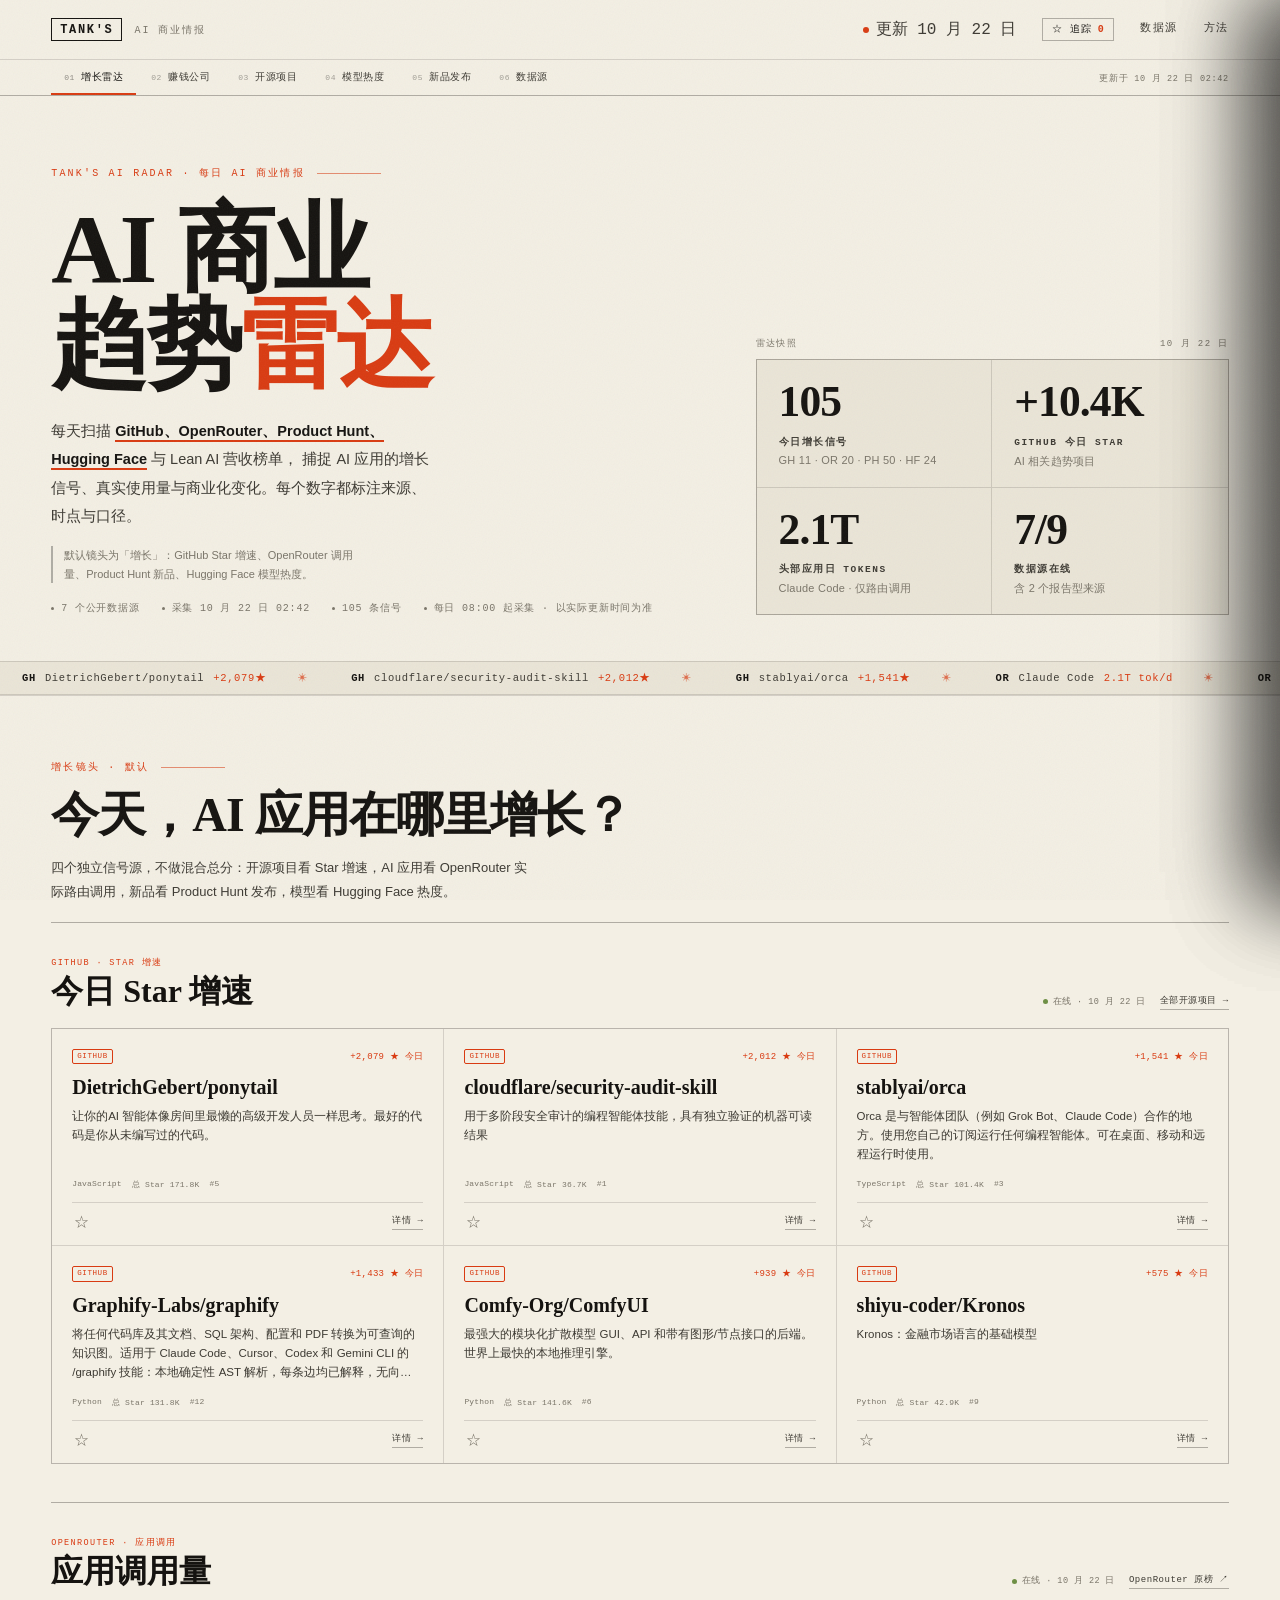
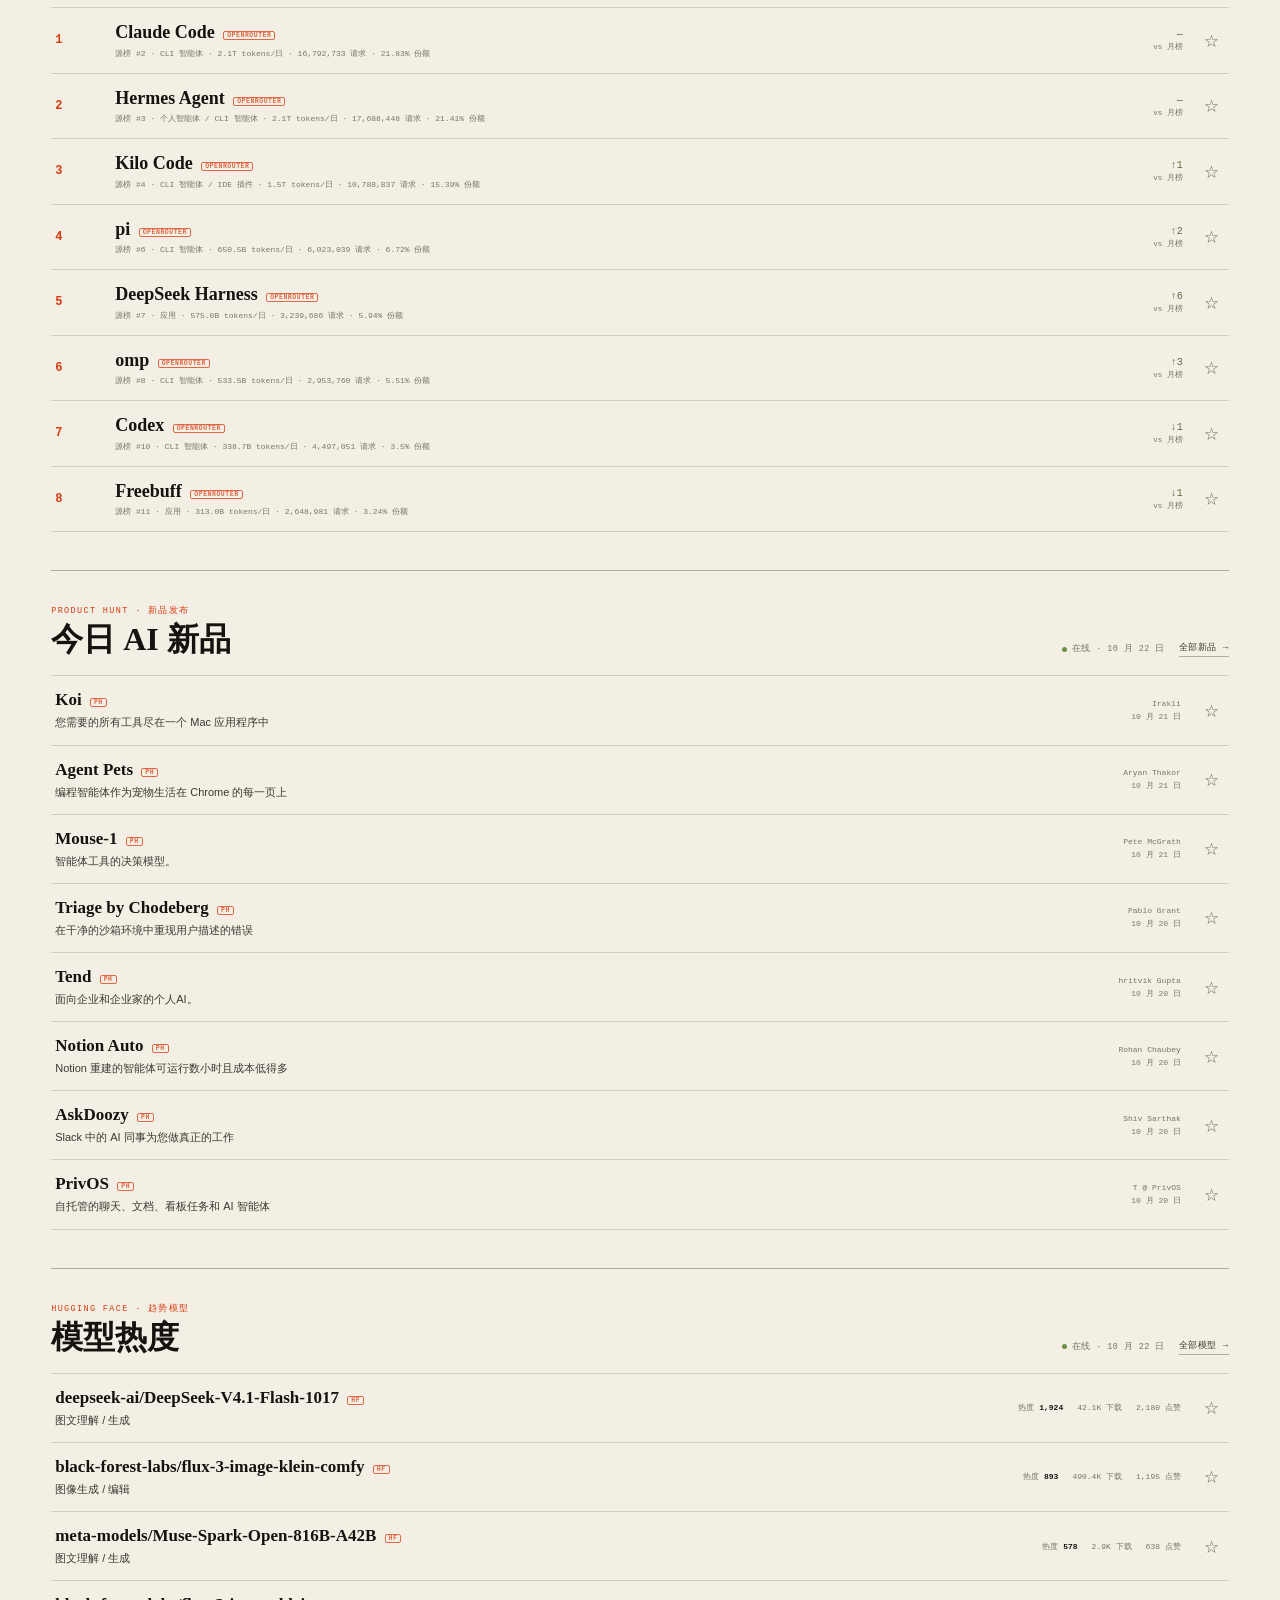
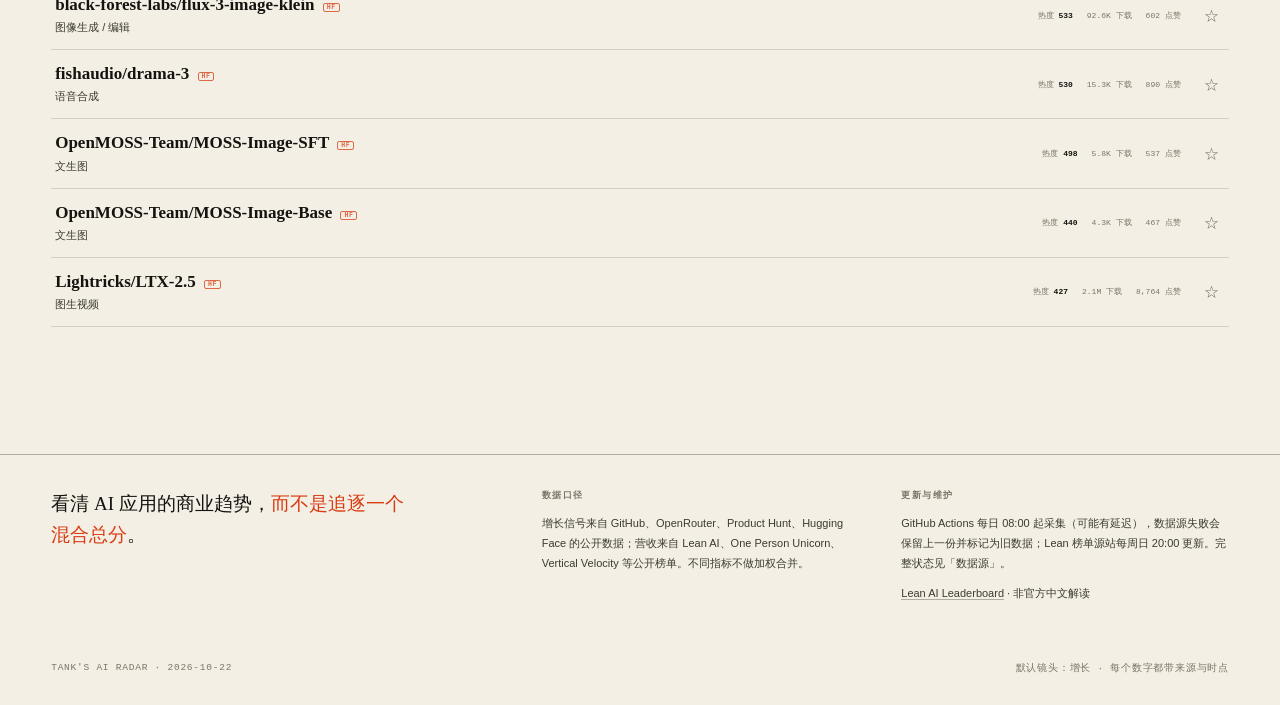
==== commit a31e8d32: "chore: rebuild local with latest radar data" ====
--- a/index.html
+++ b/index.html
@@ -1072,8 +1072,8 @@
     </div>
     <div class="ticker" aria-hidden="true">
       <div class="ticker-track">
-        <div class="ticker-seq"><span class="ticker-item"><b>GH</b> DietrichGebert/ponytail <span class="t-accent">+2079★</span></span><span class="ticker-item"><b>GH</b> cloudflare/security-audit-skill <span class="t-accent">+2012★</span></span><span class="ticker-item"><b>GH</b> stablyai/orca <span class="t-accent">+1541★</span></span><span class="ticker-item"><b>OR</b> Claude Code <span class="t-accent">2.1T tok/d</span></span><span class="ticker-item"><b>OR</b> Hermes Agent <span class="t-accent">2.1T tok/d</span></span><span class="ticker-item"><b>OR</b> Kilo Code <span class="t-accent">1.5T tok/d</span></span><span class="ticker-item"><b>PH</b> Koi <span class="t-accent">NEW</span></span><span class="ticker-item"><b>PH</b> Agent Pets <span class="t-accent">NEW</span></span><span class="ticker-item"><b>HF</b> deepseek-ai/DeepSeek-V4.1-Flash-1017 <span class="t-accent">score 1921</span></span><span class="ticker-item"><b>HF</b> black-forest-labs/flux-3-image-klein-comfy <span class="t-accent">score 893</span></span></div>
-        <div class="ticker-seq"><span class="ticker-item"><b>GH</b> DietrichGebert/ponytail <span class="t-accent">+2079★</span></span><span class="ticker-item"><b>GH</b> cloudflare/security-audit-skill <span class="t-accent">+2012★</span></span><span class="ticker-item"><b>GH</b> stablyai/orca <span class="t-accent">+1541★</span></span><span class="ticker-item"><b>OR</b> Claude Code <span class="t-accent">2.1T tok/d</span></span><span class="ticker-item"><b>OR</b> Hermes Agent <span class="t-accent">2.1T tok/d</span></span><span class="ticker-item"><b>OR</b> Kilo Code <span class="t-accent">1.5T tok/d</span></span><span class="ticker-item"><b>PH</b> Koi <span class="t-accent">NEW</span></span><span class="ticker-item"><b>PH</b> Agent Pets <span class="t-accent">NEW</span></span><span class="ticker-item"><b>HF</b> deepseek-ai/DeepSeek-V4.1-Flash-1017 <span class="t-accent">score 1921</span></span><span class="ticker-item"><b>HF</b> black-forest-labs/flux-3-image-klein-comfy <span class="t-accent">score 893</span></span></div>
+        <div class="ticker-seq"><span class="ticker-item"><b>GH</b> DietrichGebert/ponytail <span class="t-accent">+2079★</span></span><span class="ticker-item"><b>GH</b> cloudflare/security-audit-skill <span class="t-accent">+2012★</span></span><span class="ticker-item"><b>GH</b> stablyai/orca <span class="t-accent">+1541★</span></span><span class="ticker-item"><b>OR</b> Claude Code <span class="t-accent">2.1T tok/d</span></span><span class="ticker-item"><b>OR</b> Hermes Agent <span class="t-accent">2.1T tok/d</span></span><span class="ticker-item"><b>OR</b> Kilo Code <span class="t-accent">1.5T tok/d</span></span><span class="ticker-item"><b>PH</b> Koi <span class="t-accent">NEW</span></span><span class="ticker-item"><b>PH</b> Agent Pets <span class="t-accent">NEW</span></span><span class="ticker-item"><b>HF</b> deepseek-ai/DeepSeek-V4.1-Flash-1017 <span class="t-accent">score 1924</span></span><span class="ticker-item"><b>HF</b> black-forest-labs/flux-3-image-klein-comfy <span class="t-accent">score 893</span></span></div>
+        <div class="ticker-seq"><span class="ticker-item"><b>GH</b> DietrichGebert/ponytail <span class="t-accent">+2079★</span></span><span class="ticker-item"><b>GH</b> cloudflare/security-audit-skill <span class="t-accent">+2012★</span></span><span class="ticker-item"><b>GH</b> stablyai/orca <span class="t-accent">+1541★</span></span><span class="ticker-item"><b>OR</b> Claude Code <span class="t-accent">2.1T tok/d</span></span><span class="ticker-item"><b>OR</b> Hermes Agent <span class="t-accent">2.1T tok/d</span></span><span class="ticker-item"><b>OR</b> Kilo Code <span class="t-accent">1.5T tok/d</span></span><span class="ticker-item"><b>PH</b> Koi <span class="t-accent">NEW</span></span><span class="ticker-item"><b>PH</b> Agent Pets <span class="t-accent">NEW</span></span><span class="ticker-item"><b>HF</b> deepseek-ai/DeepSeek-V4.1-Flash-1017 <span class="t-accent">score 1924</span></span><span class="ticker-item"><b>HF</b> black-forest-labs/flux-3-image-klein-comfy <span class="t-accent">score 893</span></span></div>
       </div>
     </div>
   </section>
@@ -1336,10 +1336,10 @@
 
 <script>
 let COMPANIES = [{"rank":1,"name":"Medvi","desc":"AI Native Telemedicine","loc":"Los Angeles","rev":1800000000.0,"emp":1,"rpe":1800000000.0,"profit":true,"fund":0.0,"val":null,"vpe":null,"founded":"2024","foundedNum":2024,"snap":"Apr 2026","snapAge":6,"src":"https://www.nytimes.com/2026/04/02/technology/ai-billion-dollar-company-medvi.html","months":null,"category":"行业应用","descZh":"AI 原生远程医疗","value":"用十几个 AI 工具替极小团队跑通 GLP-1 减肥药的远程问诊与履约，把获客成本压到极低","model":"面向美国自费减重人群，销售复合GLP-1减肥药与男性健康订阅，按月收费，靠联盟营销买量；问诊、处方与药房履约外包给OpenLoop等平台，公司只保留品牌、投放与客服，2025年营收4.01亿美元。","moat":"几乎没有护城河：药品与履约都是外包，流量靠联盟与 AI 批量素材，合规风险却由自己承担。真正的优势只是创始人选品与买量的经验，可复制、可被平台封禁，也会随监管收紧而迅速消失。","progress":"2026年4月NYT称其为AI时代一人公司样本，随后曝出FDA警告信、AI生成假医生广告与三起诉讼；公司4月8日声明整改，NYT亦修改报道并加编者注。榜单18亿美元是2026年目标而非实际营收。","confidence":"medium","website":"https://medvi.org","github":"","searchTerm":"Medvi","status":"争议","statusLong":"2026 年曝出 FDA 警告信、AI 假医生广告与多起诉讼；榜单 18 亿美元为 2026 年目标口径。","sources":["https://www.mrjjxw.com/articles/2026-04-11/4335094.html","https://www.tmtpost.com/7944415.html","https://www.nytimes.com/2026/04/02/technology/ai-billion-dollar-company-medvi.html"]},{"rank":2,"name":"Telegram","desc":"Messaging","loc":"Dubai","rev":1000000000.0,"emp":30,"rpe":33333333.333333332,"profit":true,"fund":3200000000.0,"val":30000000000.0,"vpe":1000000000.0,"founded":"2013","foundedNum":2013,"snap":"Dec 2024","snapAge":22,"src":"https://x.com/durov/status/1871163311711993895","months":null,"category":"消费产品","descZh":"即时通讯","value":"十亿级用户的隐私通讯工具，用数十人团队支撑全球分发，靠 Premium 与广告变现","model":"面向全球C端免费提供聊天与频道，靠Premium订阅（逾1500万付费）、频道广告、Stars虚拟商品与TON生态抽成变现；2024年营收超10亿美元、净利5.47亿，2025上半年营收8.7亿，团队仅数十人。","moat":"十亿 MAU 的网络效应与隐私品牌是真实壁垒，迁移成本高；但变现效率远低于 Meta，收入与资产高度绑定 Toncoin，代币波动直接冲击利润，俄罗斯、伊朗等市场被封也压制增长上限。","progress":"2026年3月Forbes以Snap为参照下调估值，Durov身家从171亿跌至66亿美元；3月需偿付11亿美元债券，此前发行17亿美元9%新债，年营收预计约20亿美元，短期IPO可能性低。","confidence":"high","website":"https://telegram.org","github":"https://github.com/telegramdesktop","searchTerm":"Telegram","status":"","statusLong":"","sources":["https://voxbooster.com/blog/telegram-statistics-2026/","https://x.com/durov/status/1871163311711993895"]},{"rank":3,"name":"Polsia","desc":"AI Operator","loc":"San Francisco","rev":20000000.0,"emp":1,"rpe":20000000.0,"profit":false,"fund":30000000.0,"val":null,"vpe":null,"founded":"2025","foundedNum":2025,"snap":"Oct 2026","snapAge":0,"src":"https://x.com/Bencera/status/2112196701083902017","months":6,"category":"智能体与自动化","descZh":"AI 运营智能体","value":"让不懂技术的人输入一个想法，由 AI 代理团队自动建站、投放、获客并运营公司","model":"面向个体创业者与小商家的订阅加分成：49美元/月租用AI员工团队，平台代投Meta广告抽20%广告费，再从用户营收中抽20%；上线五个月约7600名客户，靠创始人公开演示与话题营销获客。","moat":"壁垒主要是编排层与投放数据，但技术容易被复制，现金流实际来自广告代理返点，本质是买量套利；留存取决于用户能否真的赚钱，一旦效果不佳流失极快，平台声誉也与单人创始人高度绑定。","progress":"2026年上半年完成3000万美元融资、估值2.5亿美元，投资方含Sound Ventures；创始人称ARR近1000万美元。外界质疑其收入多来自订阅与广告费而非真实分成，单人架构也难支撑合规与客服。","confidence":"medium","website":"https://polsia.com","github":"","searchTerm":"Polsia","status":"","statusLong":"","sources":["https://eu.36kr.com/en/p/3825813697565316","https://hr.bloombergadria.com/tehnologija/ai/106767/jedan-zaposleni-250-milijuna-dolara-i-problem-koji-tek-dolazi/news","https://x.com/Bencera/status/2112196701083902017"]},{"rank":4,"name":"Midjourney","desc":"Image Generation","loc":"San Francisco","rev":500000000.0,"emp":40,"rpe":12500000.0,"profit":true,"fund":0.0,"val":10000000000.0,"vpe":250000000.0,"founded":"2022","foundedNum":2022,"snap":"Feb 2025","snapAge":20,"src":"https://www.linkedin.com/feed/update/urn:li:activity:7296176430453854208?commentUrn=urn%3Ali%3Acomment%3A%28activity%3A7296176430453854208%2C7296232942484238336%29&replyUrn=urn%3Ali%3Acomment%3A%28activity%3A7296176430453854208%2C7296290907979489280%29&dashCommentUrn=urn%3Ali%3Afsd_comment%3A%287296232942484238336%2Curn%3Ali%3Aactivity%3A7296176430453854208%29&dashReplyUrn=urn%3Ali%3Afsd_comment%3A%287296290907979489280%2Curn%3Ali%3Aactivity%3A7296176430453854208%29","months":24,"category":"内容与创意","descZh":"图像生成","value":"以极小团队做出审美领先的图像与视频生成模型，服务设计师与内容创作者订阅","model":"面向创作者与设计团队的B2C订阅，按GPU时长分档收费（约10至120美元/月），几乎不做销售，靠Discord社区与口碑扩散；无外部融资，上线六个月即盈利，2025年ARR约5亿美元。","moat":"自研模型与独特审美调性形成品牌偏好，社区与工作流沉淀带来切换成本；但自建算力是重资本投入，图像与视频能力正被 Google、OpenAI、字节以生态捆绑追赶，护城河更多是品味而非技术代差。","progress":"2026 年 4 月 15 日发布 V8.1，支持 2K、速度提升 3 倍、成本降至三分之一；迪士尼、环球与华纳的版权诉讼进入证据开示阶段，法院 7 月仅批准有限取证。团队已从榜单的 40 人扩至百人以上。","confidence":"high","website":"https://www.midjourney.com","github":"","searchTerm":"Midjourney","status":"","statusLong":"","sources":["https://theagenttimes.com/articles/midjourney-drops-v8-1-model-during-weekly-office-hours-reinf-e266d976","https://www.shumaker.com/insight/ai-copyright-showdown-can-hollywood-challenge-ai-while-using-it/","https://www.linkedin.com/feed/update/urn:li:activity:7296176430453854208?commentUrn=urn%3Ali%3Acomment%3A%28activity%3A7296176430453854208%2C7296232942484238336%29&replyUrn=urn%3Ali%3Acomment%3A%28activity%3A7296176430453854208%2C7296290907979489280%29&dashCommentUrn=urn%3Ali%3Afsd_comment%3A%287296232942484238336%2Curn%3Ali%3Aactivity%3A7296176430453854208%29&dashReplyUrn=urn%3Ali%3Afsd_comment%3A%287296290907979489280%2Curn%3Ali%3Aactivity%3A7296176430453854208%29"]},{"rank":5,"name":"SurgeAI","desc":"AI Training Data","loc":"San Francisco","rev":1000000000.0,"emp":110,"rpe":9090909.090909092,"profit":true,"fund":0.0,"val":null,"vpe":null,"founded":"2020","foundedNum":2020,"snap":"Jul 2025","snapAge":15,"src":"https://www.theinformation.com/articles/little-known-startup-surged-past-scale-ai-without-investors","months":60,"category":"数据与模型","descZh":"AI 训练数据","value":"为前沿实验室提供高质量人类专家数据与评测，把数据质量做成可测量的工程","model":"B2B向OpenAI、Anthropic、谷歌、Meta、微软等实验室交付SFT、RLHF、评分标准与评测数据，按项目收费；零外部融资、首年即盈利，2024年营收破10亿美元，员工不足百人，靠口碑而非销售扩张。","moat":"Surge Force 专家网络与数千行为信号构成的质量控制系统是真壁垒：数据质量难以复制，头部实验室的信任与长期合同形成切换成本；但 Mercor、AfterQuery 正以更低价格抢单，专家池也被持续挖角。","progress":"2025年底Edwin Chen确认年营收超10亿美元、团队不足百人且从未融资；2026年公司仍极少披露，同时面临Mercor、AfterQuery等新玩家以RL环境和专家市场正面竞争，份额承压。","confidence":"high","website":"https://surgehq.ai","github":"","searchTerm":"Surge AI","status":"","statusLong":"","sources":["https://www.c114.net.cn/industry/43527.html","https://www.theinformation.com/articles/little-known-startup-surged-past-scale-ai-without-investors"]},{"rank":6,"name":"Pocket","desc":"AI Hardware & Note-Taking","loc":"San Francisco","rev":100000000.0,"emp":12,"rpe":8333333.333333333,"profit":false,"fund":11500000.0,"val":null,"vpe":null,"founded":"2025","foundedNum":2025,"snap":"Aug 2026","snapAge":2,"src":"https://www.businessinsider.com/pockets-ai-notetaker-launched-8-months-ago-revenue-is-soaring-2026-8","months":8,"category":"消费产品","descZh":"AI 硬件与笔记","value":"贴在手机背面的卡片式录音器，一键把线下对话变成结构化笔记与待办","model":"B2C硬件加订阅：设备129美元起，基础版免费、高级版16.59美元/月起；靠短视频病毒传播与转介绍增长，多数来自DTC，DoorDash等企业客户开始批量采购，8个月做到1亿美元run rate。","moat":"硬件加线下场景是差异化：手机系统覆盖不了面对面录音，实体按键降低摩擦；但硬件易被抄袭，Zoom、Meet、Granola 从软件侧挤压，苹果与 OpenAI 的新设备是最大威胁，护城河取决于品牌与留存。","progress":"2026年6月获Accel与YC1100万美元，当时出货3.5万台、年化营收2700万美元；8月称run rate达1亿美元、出货超20万台、团队12人，月增约50%，同时面临录音伦理争议。","confidence":"high","website":"https://heypocket.com","github":"","searchTerm":"Pocket AI notetaker","status":"","statusLong":"","sources":["https://africa.businessinsider.com/news/pockets-popular-ai-notetaker-launched-8-months-ago-revenue-is-soaring-but-can-it-last/vrb2xsk","https://techfundingnews.com/pocket-11m-accel-ai-hardware-27m-arr/","https://www.businessinsider.com/pockets-ai-notetaker-launched-8-months-ago-revenue-is-soaring-2026-8"]},{"rank":7,"name":"Intelligence (Design Arena)","desc":"AI Model Evaluation & Human Feedback","loc":"San Francisco","rev":60000000.0,"emp":10,"rpe":6000000.0,"profit":true,"fund":7900000.0,"val":null,"vpe":null,"founded":"2025","foundedNum":2025,"snap":"Aug 2026","snapAge":2,"src":"https://www.linkedin.com/posts/index-ventures_grace-li-and-kamryn-ohly-didnt-set-out-to-activity-7490130059781894144-ARsj","months":6,"category":"数据与模型","descZh":"AI 模型评测与人类反馈","value":"用众包 A/B 盲测收集人类审美偏好，为模型厂商提供评测与后训练数据","model":"B2B数据与评测服务：C端免费开放Design Arena盲测（网站、图像、界面），积累530万用户偏好；向模型实验室与企业出售评测报告、偏好数据集与定制反馈，按合同收费，靠排行榜与开发者口碑获客。","moat":"真实用户跨地区、跨品类的偏好数据有时效与规模壁垒，排行榜本身带来流量飞轮；但 LM Arena、Yupp 等同类竞争激烈，用户可多平台投票，数据可替代性高，护城河取决于能否锁定头部实验室长约。","progress":"2026年8月完成790万美元种子轮，Index Ventures领投；公司称Design Arena已有530万用户、企业客户贡献6000万美元ARR，并强调自动基准易被刷分、人类评测更稀缺。","confidence":"medium","website":"https://designarena.ai","github":"","searchTerm":"Design Arena","status":"","statusLong":"","sources":["https://www.techjuice.pk/design-arena-creator-intelligence-raises-7-9-million-to-expand-ai-feedback-platfor/","https://www.linkedin.com/posts/index-ventures_grace-li-and-kamryn-ohly-didnt-set-out-to-activity-7490130059781894144-ARsj"]},{"rank":8,"name":"Morph","desc":"AI Coding Models & Infrastructure","loc":"San Francisco","rev":6000000.0,"emp":1,"rpe":6000000.0,"profit":false,"fund":null,"val":null,"vpe":null,"founded":"2023","foundedNum":2023,"snap":"Aug 2026","snapAge":2,"src":"https://x.com/tejasybhakta/status/2090620183564231138","months":null,"category":"编程与开发","descZh":"AI 编程模型与基础设施","value":"让 AI 改代码从整文件重写变成毫秒级精准补丁，为编码 Agent 提供推理层","model":"面向编码Agent团队按量计费的API：合并编辑、代码搜索、上下文压缩，另售预留算力与模型路由；2026年转型托管Kimi、GLM等开源模型，日处理超5000亿token，靠开源社区与Agent开发者口碑增长。","moat":"速度与准确率的工程积累是真壁垒：万级 tok/s 的补丁模型需要自研内核与训练数据，切换成本嵌在 Agent 流水线里；但底层模型来自中国开源权重，价格战激烈，单点优化容易被前沿实验室内置功能吞掉。","progress":"2026年8月ARR达600万美元，创始人称月增50%，仍以一人公司运作；产品从合并编辑扩展为完整推理栈，成为OpenRouter前25供应商，服务400多个生产级Agent，客户含币安。","confidence":"medium","website":"https://morphllm.com","github":"https://github.com/morphllm","searchTerm":"Morph LLM","status":"","statusLong":"","sources":["https://www.arr.club/morph","https://www.morphllm.com/","https://www.altis.vc/research/company/morph","https://x.com/tejasybhakta/status/2090620183564231138"]},{"rank":9,"name":"Anysphere (Cursor)","desc":"AI Code Editor","loc":"San Francisco","rev":100000000.0,"emp":20,"rpe":5000000.0,"profit":false,"fund":173400000.0,"val":2600000000.0,"vpe":130000000.0,"founded":"2022","foundedNum":2022,"snap":"Feb 2025","snapAge":20,"src":"https://www.linkedin.com/feed/update/urn:li:activity:7296176430453854208/","months":21,"category":"编程与开发","descZh":"AI 代码编辑器","value":"把前沿模型封装成懂整个代码库的编辑器，让工程师用自然语言完成大规模改动","model":"面向开发者与企业的订阅制IDE：个人20美元/月起，企业按席位与用量收费，三千多家客户年付超10万美元；自研Composer模型压低推理成本，靠产品驱动增长，2026年5月ARR达30亿美元。","moat":"代码库索引、Agent 工作流与 500 万开发者的使用数据形成飞轮，企业采购与合规能力抬高切换成本；但底层模型依赖 Anthropic、OpenAI 等同样做编码产品的供应商，自研模型尚不足以完全替代。","progress":"2026年1月完成23亿美元D轮、估值293亿美元；3月发布Composer 2，5月ARR达30亿；6月16日与SpaceX签署600亿美元全股票合并协议，将成其全资子公司。","confidence":"high","website":"https://cursor.com","github":"https://github.com/getcursor","searchTerm":"Cursor","status":"合并中","statusLong":"2026-06 与 SpaceX 签署 600 亿美元全股票合并协议，将不再独立。","sources":["https://www.hustlefund.vc/post/angel-squad-cursor-anysphere-pre-ipo-shares-what-accredited-investors-should-know-in-2026","https://www.heise.de/en/news/SpaceX-acquires-AI-coding-tool-Cursor-for-60-billion-11334594.html","https://www.ice.it/it/news/notizie-dal-mondo/303807","https://www.linkedin.com/feed/update/urn:li:activity:7296176430453854208/"]},{"rank":10,"name":"Proximal","desc":"AI Coding Data & RL Environments","loc":"San Francisco","rev":200000000.0,"emp":40,"rpe":5000000.0,"profit":false,"fund":15000000.0,"val":300000000.0,"vpe":7500000.0,"founded":"2025","foundedNum":2025,"snap":"Sep 2026","snapAge":1,"src":"https://x.com/calvinchen/status/2104996979118067810","months":null,"category":"数据与模型","descZh":"AI 编程数据与 RL 环境","value":"用真实代码库构建长周期 RL 环境与验证器，教前沿模型像工程师一样改代码","model":"B2B向头部实验室、neolab与编码Agent公司交付长周期RL环境、后训练数据与评测，按项目和算力合同收费；以研究工程化替代人工标注，2026年9月结束隐身时年化营收已超2亿美元。","moat":"合成代码库生成、模糊验证器与反 reward hacking 的工程能力是真壁垒，任务难度与验证质量直接决定模型提升幅度；但 Scale、Surge、Mercor 都在转向同类，实验室自建数据团队也会压缩外部采购。","progress":"2026年9月29日结束隐身，获General Catalyst领投1500万美元种子轮、估值3亿美元，称成立约十个月年化营收超2亿美元；此前发布开源FrontierSWE基准，团队11至50人。","confidence":"high","website":"https://proximal.ai","github":"","searchTerm":"Proximal","status":"","statusLong":"","sources":["https://www.ai-market-watch.com/company/proximal","https://x.com/calvinchen/status/2104996979118067810"]},{"rank":11,"name":"HireCade","desc":"AI Training Data","loc":"London","rev":22000000.0,"emp":5,"rpe":4400000.0,"profit":true,"fund":0.0,"val":null,"vpe":null,"founded":"2024","foundedNum":2024,"snap":"Apr 2026","snapAge":6,"src":"Private Verification with Founder","months":null,"category":"数据与模型","descZh":"AI 训练数据","value":"把招聘筛选与 AI 数据标注合并：用免费 ATS 获客，再卖人工数据团队","model":"面向中小企业免费提供ATS、简历筛选（0.1美元一份）与AI视频面试（5美元一场），再向AI实验室转售标注员、RLHF评测与领域专家，按人天计费；用免费招聘工具低成本获客并交叉销售数据服务。","moat":"护城河薄弱：ATS 与视频面试高度同质化，标注市场由 Scale、Surge、Mercor 主导；唯一差异是把招聘流量转化为标注劳动力，但专家质量与交付稳定性难以证明，客户极易比价更换。","progress":"公开信息有限，2026年未见融资或营收披露；官网显示业务已从招聘扩展到RLHF、模型评测与计算机视觉标注，榜单2200万美元营收与5人团队来自创始人私下验证，无法独立核实。","confidence":"low","website":"https://www.hirecade.com","github":"","searchTerm":"HireCade","status":"","statusLong":"","sources":["https://www.hirecade.com/"]},{"rank":12,"name":"OpenArt","desc":"AI for Image and Video","loc":"San Francisco","rev":70000000.0,"emp":20,"rpe":3500000.0,"profit":true,"fund":35000000.0,"val":null,"vpe":null,"founded":"2022","foundedNum":2022,"snap":"Jan 2026","snapAge":9,"src":"https://www.linkedin.com/feed/update/urn:li:activity:7423050918448766977","months":null,"category":"内容与创意","descZh":"AI 图像与视频","value":"让普通人用聊天完成角色一致的故事视频，把 AI 创作变成可连载的内容生产","model":"B2C订阅为主：网页与App提供图像、视频生成、角色一致性与One Story分镜，按月收取credits费用；靠模板与社区作品病毒传播，8人做到3000万美元ARR，20人做到7000万美元，人均营收约350万。","moat":"角色一致性与叙事工作流是产品层差异，社区作品与模板形成内容飞轮；但底层依赖第三方视频模型，Google、字节、Runway 随时可覆盖同功能，护城河更多来自增长效率与审美运营，而非技术独占。","progress":"2026年1月宣布Canaan领投的3000万美元A轮，当时MAU超800万、ARR7000万美元、团队20人；此后推出对话式导演与One Story功能，并称在动漫榜单排名第一。","confidence":"high","website":"https://openart.ai","github":"https://github.com/openart-ai","searchTerm":"OpenArt AI","status":"","statusLong":"","sources":["https://www.basisset.com/insights/openarts-series-a-and-the-acceleration-of-infrastructure-first-consumer","https://www.linkedin.com/feed/update/urn:li:activity:7423050918448766977"]},{"rank":13,"name":"Base44","desc":"AI Code Gen","loc":"Tel Aviv","rev":3500000.0,"emp":1,"rpe":3500000.0,"profit":true,"fund":0.0,"val":80000000.0,"vpe":80000000.0,"founded":"2025","foundedNum":2025,"snap":"May 2025","snapAge":17,"src":"https://www.linkedin.com/feed/update/urn:li:activity:7336025796509077504/","months":6,"category":"编程与开发","descZh":"AI 代码生成","value":"用一句话生成带数据库、认证与支付的全栈应用，让非工程师直接上线产品","model":"面向非技术创业者与中小企业按月订阅（约20至50美元），提供自然语言全栈应用生成与托管；2025年被Wix收购后借助其两亿用户渠道与广告预算放量，收入随订阅与用量增长，ARR于2026年3月破亿。","moat":"真护城河是 Wix 的分发与支付、托管基础设施，而非生成能力本身；Lovable、Bolt、Replit 同场竞争且模型能力趋同，用户切换成本低，Wix 的巨额买量能否转化为留存是最大问号。","progress":"2025年6月Wix以约9200万美元收购；2026年5月因达成销售目标再付3800万美元股票，ARR3月破亿、5月中接近1.5亿，但Wix一季度因买量成本股价大跌31%。","confidence":"high","website":"https://base44.com","github":"","searchTerm":"Base44","status":"已并购","statusLong":"2025-06 被 Wix 收购，现为 Wix 旗下产品；「1 人」为收购前口径。","sources":["https://en.globes.co.il/en/article-wix-pays-38m-earnout-payments-for-base44-1001542919","https://www.linkedin.com/feed/update/urn:li:activity:7336025796509077504/"]},{"rank":14,"name":"AfterQuery","desc":"AI Training Data & RL Environments","loc":"San Francisco","rev":100000000.0,"emp":30,"rpe":3333333.3333333335,"profit":false,"fund":30000000.0,"val":300000000.0,"vpe":10000000.0,"founded":"2025","foundedNum":2025,"snap":"Apr 2026","snapAge":6,"src":"https://www.forbes.com/sites/annatong/2026/04/09/this-23-year-olds-new-ai-data-company-has-already-hit-a-100-million-run-rate/","months":14,"category":"数据与模型","descZh":"AI 训练数据与 RL 环境","value":"组织医生、律师等专家把真实工作任务化，训练模型学会像专业人士交付成果","model":"B2B向Nvidia、Legora、Motif等实验室与企业出售专家任务数据、RL环境与后训练服务，按项目收费；以编码专家决策过程而非答题正确率为卖点，2026年4月年化营收达1亿美元。","moat":"专家招募与任务设计流程有先发积累，但本质仍是人力密集的服务业，Scale、Surge、Mercor 都在同一池子里抢专家；估值半年涨十倍更多反映数据稀缺的窗口期，而非已经稳固的壁垒。","progress":"2026 年 4 月宣布 3000 万美元 A 轮、估值 3 亿美元并称年化营收 1 亿美元；9 月再融资，估值升至 32 亿美元，成为 YC 史上最快独角兽（W25 批次，创始团队 22 至 23 岁）。","confidence":"high","website":"https://www.afterquery.com","github":"","searchTerm":"AfterQuery","status":"","statusLong":"","sources":["https://uk.finance.yahoo.com/news/afterquery-reportedly-becomes-y-combinator-220824430.html","https://www.forbes.com/sites/annatong/2026/04/09/this-23-year-olds-new-ai-data-company-has-already-hit-a-100-million-run-rate/"]},{"rank":15,"name":"micro1","desc":"AI Training Data","loc":"San Francisco","rev":250000000.0,"emp":80,"rpe":3125000.0,"profit":true,"fund":41600000.0,"val":null,"vpe":null,"founded":"2022","foundedNum":2022,"snap":"Mar 2026","snapAge":7,"src":"Private Verification with Founder","months":null,"category":"数据与模型","descZh":"AI 训练数据","value":"用 AI 面试从百万候选人中筛专家，为前沿模型供给训练、评测与 RL 环境数据","model":"客户是 OpenAI、Anthropic 等前沿实验室，以及微软、亚马逊、1X 等需要专家与机器人数据的公司。用 AI 面试把工程师、医生、律师纳入专家网络，按项目工时结算，并售卖强化学习训练场，靠创始人直销增长。","moat":"真壁垒是专家网络的筛选与调度：五百万候选人库加 AI 面试形成供给规模效应，客户切换成本来自数据连续性与合规审查。但本质是人力密集型生意，毛利被专家分成挤压，Mercor、Surge 在同一个池子里抢人。","progress":"2026 年 9 月以 40 亿美元估值融资超 1 亿美元，一年估值涨 8 倍；年化收入从 2025 年初约 700 万美元升至 2026 年秋约 10 亿美元。同期从专家数据扩到 RL 训练场与机器人数据。","confidence":"high","website":"https://www.micro1.ai","github":"","searchTerm":"micro1","status":"","statusLong":"","sources":["https://www.forbeschina.com/business/72247","https://www.arr.club/micro1","https://www.forbesmiddleeast.com/innovation/startups/this-25-year-old-raised-over-%24100-million-for-his-ai-data-startup-at-a-%244-billion-valuation"]},{"rank":16,"name":"Cal AI","desc":"AI Calorie Tracker","loc":"New York","rev":12000000.0,"emp":4,"rpe":3000000.0,"profit":true,"fund":0.0,"val":null,"vpe":null,"founded":"2024","foundedNum":2024,"snap":"Nov 2024","snapAge":23,"src":"https://www.forbes.com/sites/josipamajic/2024/11/02/meet-the-17-year-old-ceo-behind-a-12m-ai-powered-nutrition-app/","months":null,"category":"消费产品","descZh":"AI 热量记录","value":"拍一张餐盘照片就自动算出热量与营养，把饮食记录的门槛降到一次快门","model":"面向欧美减脂人群的 C 端订阅应用：免费下载，周付或年付订阅解锁拍照识别与营养分析，靠 TikTok 达人素材与商店优化冷启动。2026 年 3 月被 MyFitnessPal 收购，成为其矩阵中的独立应用。","moat":"几乎没有技术护城河：多模态模型是现成的，拍照记账被大厂与同类应用快速复制。它赢在极致投放与转化运营——批量测试短视频素材、高频迭代付费墙，这是营销能力而非产品壁垒，被老牌平台收购是合理归宿。","progress":"2026 年 3 月被 MyFitnessPal 收购，两年下载超 1500 万、年收入数千万美元。4 月苹果以绕过内购、误导性计费（周价大字、隐藏续订）为由将其下架整改，整改后重新上架，暴露订阅模式的合规风险。","confidence":"high","website":"https://calai.app","github":"","searchTerm":"Cal AI","status":"已并购","statusLong":"2026-03 被 MyFitnessPal 收购，已不再独立运营。","sources":["https://thenextweb.com/news/myfitnesspal-acquires-cal-ai-the-viral-calorie-tracking-app-built-by-teens","https://www.macrumors.com/2026/04/21/apple-cal-ai-app-store-removal/","https://techcrunch.com/2026/03/02/myfitnesspal-has-acquired-cal-ai-the-viral-calorie-app-built-by-teens/","https://www.forbes.com/sites/josipamajic/2024/11/02/meet-the-17-year-old-ceo-behind-a-12m-ai-powered-nutrition-app/"]},{"rank":17,"name":"RB2B","desc":"Website Visitor Identification","loc":"Austin","rev":9000000.0,"emp":3,"rpe":3000000.0,"profit":false,"fund":0.0,"val":null,"vpe":null,"founded":"2024","foundedNum":2024,"snap":"May 2026","snapAge":5,"src":"https://newsletter.rb2b.com/p/rb2b-just-hit-9m-arr-here-s-why-it-s-insane","months":26,"category":"行业应用","descZh":"网站访客识别","value":"把匿名访问官网的企业访客还原成具体个人，让冷邮件与销售外呼有的放矢","model":"面向北美 B2B 销售与市场团队的 PLG 订阅工具，按 Pro 与 Pro+ 分档月费计价，识别额度与精度越高越贵。不投销售、不融资，靠创始人 newsletter 分发，一名全职加 AI 客服支撑全部客户。","moat":"护城河是数据覆盖与价格锚：自建身份图谱，2026 年联合 Demandbase 把个人级识别率从约 35% 提到 65%，同时把价格压到竞品获客成本以下。但底层依赖第三方数据源，覆盖率与合规随时可能被收紧。","progress":"2026 年 10 月年化收入破 1000 万美元，团队仅 1 名全职，2025 年 11 月为 700 万美元。年内与 Demandbase 打通提升个人级识别率，并把公司级识别对所有付费套餐免费开放。","confidence":"high","website":"https://rb2b.com","github":"","searchTerm":"RB2B","status":"","statusLong":"","sources":["https://www.arr.club/signal/rb2b-hit-10m-arr-with-1-full-time-employee","https://newsletter.rb2b.com/p/rb2b-x-demandbase-de-anonymize-up-to-65-of-your-website-visitors-c886","https://newsletter.rb2b.com/p/rb2b-just-hit-9m-arr-here-s-why-it-s-insane"]},{"rank":18,"name":"Turbopuffer","desc":"Vector and Full Text Search","loc":"Ottawa","rev":100000000.0,"emp":34,"rpe":2941176.470588235,"profit":true,"fund":1000000.0,"val":null,"vpe":null,"founded":"2023","foundedNum":2023,"snap":"May 2026","snapAge":5,"src":"https://www.linkedin.com/feed/update/urn:li:activity:7463238765277503488/","months":null,"category":"基础设施","descZh":"向量与全文检索","value":"把向量与全文检索建在对象存储上，让 AI 应用以极低成本搜索海量数据","model":"面向 AI 产品与开发者的托管搜索服务，按存储量加查询量计费，替代内存型向量库。客户含 Cursor、Anthropic、Notion、Harvey，靠工程博客、创始人推特与口碑传播获客，几乎没有销售团队。","moat":"真护城河是架构级成本优势：冷热分层放在对象存储上，把单位检索成本压到内存方案的一个零头，客户数据量越大越难迁走，Cursor 称搜索成本降九成。风险是云厂商与 Postgres 扩展方案追上来。","progress":"2026 年 3 月年化收入达 1 亿美元，创业初期融资不足 100 万美元且已盈利，团队约 22 人。客户覆盖 Cursor、Anthropic、Notion、Cognition、Harvey、Atlassian。","confidence":"high","website":"https://turbopuffer.com","github":"https://github.com/turbopuffer","searchTerm":"Turbopuffer","status":"","statusLong":"","sources":["https://www.arr.club/turbopuffer","https://www.arr.club/signal/turbopuffer-arr-hit-100m-in-19-months-with-less-than-1m-raised","https://betakit.com/ex-shopify-engineers-raise-fresh-financing-to-scale-turbopuffers-ai-search/","https://www.linkedin.com/feed/update/urn:li:activity:7463238765277503488/"]},{"rank":19,"name":"Mercor","desc":"Talent Marketplace + Data Labeling","loc":"San Francisco","rev":75000000.0,"emp":30,"rpe":2500000.0,"profit":false,"fund":135600000.0,"val":2000000000.0,"vpe":66666666.666666664,"founded":"2023","foundedNum":2023,"snap":"Feb 2025","snapAge":20,"src":"https://techcrunch.com/2025/02/20/mercor-an-ai-recruiting-startup-founded-by-21-year-olds-raises-100m-at-2b-valuation/","months":24,"category":"数据与模型","descZh":"人才市场 + 数据标注","value":"用 AI 面试把全球专家匹配给 AI 实验室，做模型训练与评测的人力供应链","model":"双边市场：一边是 OpenAI、Anthropic、Meta、Google 的标注与评测需求，一边是约三万名签约专家。按工时计费并抽成，承包商拿走六到七成，因此 20 亿美元年化流水对应的净收入只有六到八亿。","moat":"护城河是供需规模与评测品牌 APEX，加上自建面试系统的筛选效率。但抽成模式下净收入仅流水三成多，客户是少数几家实验室、议价权极强；数据安全一旦失守客户立刻停单，2026 年泄露已印证。","progress":"2026 年 7 月年化流水达 20 亿美元，传以 200 亿美元估值融资，并收购训练环境公司 Deeptune。同年 3 月 LiteLLM 供应链攻击泄露约 4TB 数据，Meta 暂停合作并引发集体诉讼。","confidence":"high","website":"https://mercor.com","github":"","searchTerm":"Mercor","status":"","statusLong":"","sources":["https://techfundingnews.com/mercor-20b-valuation-talks-deeptune-acquisition/","https://www.arr.club/mercor","https://techcrunch.com/2025/02/20/mercor-an-ai-recruiting-startup-founded-by-21-year-olds-raises-100m-at-2b-valuation/"]},{"rank":20,"name":"Chai Research","desc":"Social AI Platform","loc":"Palo Alto","rev":30000000.0,"emp":12,"rpe":2500000.0,"profit":true,"fund":10000000.0,"val":450000000.0,"vpe":37500000.0,"founded":"2021","foundedNum":2021,"snap":"Apr 2025","snapAge":18,"src":"https://www.prnewswire.com/news-releases/chai-reaches-over-30m-in-arr--with-only-12-employees-302414198.html","months":null,"category":"消费产品","descZh":"社交 AI 平台","value":"让用户自建并分享 AI 角色，把 AI 陪伴做成有创作者生态的社交平台","model":"C 端订阅为主：免费额度加月费解锁无限对话与更强模型，用户创建角色、被他人调用可分账。主力市场在欧美年轻用户，靠商店自然流量与社区传播，几乎不做品牌广告，团队约二十名工程师。","moat":"护城河是创作者生态与角色库，切换成本来自关注的 AI 与聊天记录。但模型靠外部 API、算力绑定 AMD 与 CoreWeave，产品同质化；真正脆弱点是平台合规，多次被苹果下架，年龄验证是悬顶之剑。","progress":"2026 年 7 月创始人称年化收入超 1 亿美元、估值约 24 亿美元；但 7 月 8 日应用在 166 个地区被苹果下架，8 月才恢复，此前已多次因内容与年龄验证问题被下架。","confidence":"high","website":"https://chai-research.com","github":"","searchTerm":"Chai AI","status":"合规风险","statusLong":"2026-07 一度在 166 个地区被 App Store 下架（8 月恢复），并面临监管问询。","sources":["https://www.tmcnet.com/usubmit/-chai-ai-backed-coreweave-amd-hits-80m-arr-/2026/04/30/10375193.htm","https://eu.36kr.com/en/p/3947903735037061","https://www.welch.senate.gov/welch-padilla-probe-ai-chatbot-apps-on-safeguards-for-children/","https://www.prnewswire.com/news-releases/chai-reaches-over-30m-in-arr--with-only-12-employees-302414198.html"]},{"rank":21,"name":"Poetic","desc":"AI Enterprise Process Automation","loc":"San Francisco","rev":10000000.0,"emp":4,"rpe":2500000.0,"profit":false,"fund":50000000.0,"val":500000000.0,"vpe":125000000.0,"founded":"2023","foundedNum":2023,"snap":"Jun 2026","snapAge":4,"src":"https://www.prnewswire.com/news-releases/poetic-raises-50m-series-a-to-automate-the-worlds-most-complex-enterprise-processes-with-reliable-ai-302796939.html","months":null,"category":"智能体与自动化","descZh":"AI 企业流程自动化","value":"把企业最复杂的高风险流程写成可确定性执行的程序，准确率反超人工","model":"面向银行、保险等财富五百强的流程自动化，按项目与产出收费，吃的是外包与人力预算，而非按 token 计费的 agent。靠四人团队加前 Palantir、UiPath 背景的交付班底，以试点转生产的口碑获客。","moat":"护城河是用自然语言编程、编译成确定性执行的那套领域语言与规则库：跑起来几乎不烧 token，边际成本远低于 agent 方案，流程越复杂越难被通用模型替代。薄弱点是项目制交付重，客户集中。","progress":"2026 年 6 月以 5 亿美元估值完成 5000 万美元 A 轮，Kleiner Perkins 领投；2025 年以 4 人做到八位数年化收入，SoFi 与 AIG 的欺诈调查流程准确率超 99%。","confidence":"high","website":"https://poetic.com","github":"","searchTerm":"Poetic","status":"","statusLong":"","sources":["https://www.tmcnet.com/usubmit/2026/06/10/10397841.htm","https://www.arr.club/signal/poetic-surpasses-10m-arr-with-4-people-in-first-year-of-operations","https://www.prnewswire.com/news-releases/poetic-raises-50m-series-a-to-automate-the-worlds-most-complex-enterprise-processes-with-reliable-ai-302796939.html"]},{"rank":22,"name":"Fal.ai","desc":"Generative media platform","loc":"San Francisco","rev":95000000.0,"emp":40,"rpe":2375000.0,"profit":true,"fund":197000000.0,"val":null,"vpe":null,"founded":"2021","foundedNum":2021,"snap":"Feb 2025","snapAge":20,"src":"https://x.com/FAL/status/1950935512493236327","months":null,"category":"内容与创意","descZh":"生成式媒体平台","value":"为开发者提供最快最全的生成式图像与视频推理接口，按秒计费用完即走","model":"面向开发者与创意工具的 API 平台：聚合数百个图像、视频、音频模型，按推理时长计费，另有企业专属部署。靠模型上新速度与推理速度积累口碑，成为 AI 视频类创业公司的默认后端。","moat":"护城河是推理工程：自研调度与 GPU 内核优化让同一模型跑得更快更便宜，调用量越大单位成本越低，形成规模飞轮。但上游模型方随时可能自建 API，下游客户会被云厂商用捆绑价挖走，中间层并不稳固。","progress":"2025 年 12 月完成 1.4 亿美元 D 轮，Sequoia 领投、Nvidia 参投，估值约 45 亿美元；2026 年 3 月年化收入达 4 亿美元，较 2025 年 8 月的 1 亿翻了两番。","confidence":"high","website":"https://fal.ai","github":"https://github.com/fal-ai","searchTerm":"Fal.ai","status":"","statusLong":"","sources":["https://www.arr.club/fal","https://fintechgate.net/2025/12/13/%d8%b4%d8%b1%d9%83%d8%a9-fal-%d8%a7%d9%84%d8%a3%d9%85%d8%b1%d9%8a%d9%83%d9%8a%d8%a9-%d8%aa%d8%ac%d9%85%d8%b9-140-%d9%85%d9%84%d9%8a%d9%88%d9%86-%d8%af%d9%88%d9%84%d8%a7%d8%b1-%d9%81%d9%8a/","https://x.com/FAL/status/1950935512493236327"]},{"rank":23,"name":"Eleven Labs","desc":"AI Voice, Text-to-Speech","loc":"New York","rev":100000000.0,"emp":50,"rpe":2000000.0,"profit":false,"fund":208000000.0,"val":3300000000.0,"vpe":66000000.0,"founded":"2022","foundedNum":2022,"snap":"Feb 2025","snapAge":20,"src":"https://www.linkedin.com/feed/update/urn:li:activity:7296176430453854208/","months":24,"category":"音频与语音","descZh":"AI 语音 / 文本转语音","value":"把文字变成任何语言、任何情绪的人声，并让企业用它跑电话客服","model":"双轮驱动：开发者与创作者按字符时长订阅 API，企业按席位与通话量采购 ElevenAgents 语音代理。2026 年企业收入占 55%，增长主要来自保险、电信、银行把客服与催收电话交给语音代理。","moat":"护城河是模型、产品、交付三层叠加：语音模型自然度长期领先，ElevenAgents 把能力封装成可落地流程，换掉要重做集成与调音。风险是 OpenAI、Google 的原生语音逼近，差距抹平后只能打价格战。","progress":"2026 年 2 月完成 5 亿美元 D 轮、估值 110 亿美元；9 月底以 3 亿美元员工老股转让把估值推到 220 亿美元。企业收入占比 55%，每周处理超 1500 万通对话，团队扩张到 800 人。","confidence":"high","website":"https://elevenlabs.io","github":"https://github.com/elevenlabs","searchTerm":"ElevenLabs","status":"","statusLong":"","sources":["https://elevenlabs.io/blog/series-d","https://elevenlabs.io/blog/tender-22bn","https://dealroom.co/news/158002-elevenlabs-hits-22b-valuation-in-employee-tender-doubling-in-months/","https://www.linkedin.com/feed/update/urn:li:activity:7296176430453854208/"]},{"rank":24,"name":"Stackblitz (Bolt.new)","desc":"AI Code Editor","loc":"San Francisco","rev":40000000.0,"emp":20,"rpe":2000000.0,"profit":false,"fund":87900000.0,"val":700000000.0,"vpe":35000000.0,"founded":"2017","foundedNum":2017,"snap":"Mar 2025","snapAge":19,"src":"https://www.linkedin.com/posts/lennyrachitsky_boltnew-is-the-second-fastest-growing-product-activity-7305992512479862785-fmHh/","months":2,"category":"编程与开发","descZh":"AI 代码编辑器","value":"在浏览器里用一句话生成并直接运行全栈应用，不用配置任何开发环境","model":"面向开发者与技术型创始人的订阅工具：免费额度、每月 25 美元 Pro、按席位收费的 Teams，按 token 计量，企业版可部署进自有 Azure 或 AWS 租户。增长靠社交传播与开发者社区，销售很薄。","moat":"真护城河是 WebContainers：七年投入把 Node.js 跑进浏览器，让 agent 能真实执行、观察、纠错，对手短期难复制。但体验被 Lovable 在设计易用性上压制，token 计费又让重度用户抱怨。","progress":"公开可查的年化收入仍停留在 2025 年 3 月的 4000 万美元，增速明显落后于 Lovable；2026 年 5 月与微软 Azure 合作切入企业采购，9 月 29 日完成首次收购 agent 公司 Dokai。","confidence":"medium","website":"https://stackblitz.com","github":"https://github.com/stackblitz","searchTerm":"Bolt.new","status":"","statusLong":"","sources":["https://aiunpacking.com/review/bolt-new/","https://bolt.new/blog/bolt-acquires-dokai","https://www.linkedin.com/posts/lennyrachitsky_boltnew-is-the-second-fastest-growing-product-activity-7305992512479862785-fmHh/"]},{"rank":25,"name":"Gamma","desc":"AI for Presentations","loc":"San Francisco","rev":100000000.0,"emp":52,"rpe":1923076.923076923,"profit":true,"fund":19000000.0,"val":2100000000.0,"vpe":40384615.384615384,"founded":"2020","foundedNum":2020,"snap":"Nov 2025","snapAge":11,"src":"https://www.nytimes.com/2025/11/10/business/dealbook/gamma-ai-fundraise.html","months":null,"category":"内容与创意","descZh":"AI 演示文稿","value":"一句话生成能直接讲的演示文稿、文档与网页，替代做 PPT 的重复劳动","model":"C 端订阅为主、企业版为辅：免费额度加月费解锁无限生成与去水印，团队版按席位收费。靠产品自传播与创作者口碑增长，几乎没有销售团队，五十人撑起上亿美元年化收入，是效率型组织的样本。","moat":"护城河是分发与品牌：过亿用户形成事实标准，模板与审美调校带来「看起来专业」的体感，价格门槛又低。但底层依赖第三方模型，微软 Copilot 与 Canva 随时向下压；收购设计团队，恰说明要重筑护城河。","progress":"2025 年 11 月以 21 亿美元估值融资 6800 万美元，年化收入破 1 亿美元、用户超 1 亿；2026 年 8 月收购 Accel 投资的设计初创 Lica，组建研究部门，从幻灯片向多模态沟通扩张。","confidence":"high","website":"https://gamma.app","github":"","searchTerm":"Gamma AI presentations","status":"","statusLong":"","sources":["https://www.arr.club/gamma","https://techcrunch.com/2026/08/25/gamma-acquires-accel-backed-design-startup-lica/","https://www.nytimes.com/2025/11/10/business/dealbook/gamma-ai-fundraise.html"]},{"rank":26,"name":"Lovable","desc":"AI Code Gen","loc":"Stockholm","rev":75000000.0,"emp":40,"rpe":1875000.0,"profit":false,"fund":222500000.0,"val":1800000000.0,"vpe":45000000.0,"founded":"2023","foundedNum":2023,"snap":"Apr 2025","snapAge":18,"src":"https://techcrunch.com/2025/07/17/lovable-becomes-a-unicorn-with-200m-series-a-just-8-months-after-launch/","months":7,"category":"编程与开发","descZh":"AI 代码生成","value":"让不会写代码的人用对话做出可上线的全栈应用，从想法直达产品","model":"面向非技术创始人、产品经理与中小企业的订阅工具：免费额度加每月 25 美元起的分档订阅，按 credit 计量，另售团队版与企业版。增长几乎全靠社交传播与模板生态，六千万项目自带流量。","moat":"护城河是分发与品牌而非模型：它不做基座模型，靠路由多家模型压成本，如今试图自训小模型、签多年算力换毛利。真正软肋是单位经济——每次生成都要付推理费，访问者却不付费，流失率从未公开。","progress":"2026 年 8 月完成 4 亿美元 C 轮、估值 133 亿美元，年化收入约 5 亿、指引 6 亿；2 月曾以 146 人做到 4 亿年化收入，如今计划扩到 450 人自建模型与算力，等于承认租模型有洞。","confidence":"high","website":"https://lovable.dev","github":"","searchTerm":"Lovable","status":"","statusLong":"","sources":["https://businessmodelanalyst.com/lovable-series-c-cost-of-goods-capital/","https://www.arr.club/lovable","https://techcrunch.com/2025/07/17/lovable-becomes-a-unicorn-with-200m-series-a-just-8-months-after-launch/"]},{"rank":27,"name":"Retell AI","desc":"AI Voice","loc":"San Francisco","rev":36000000.0,"emp":21,"rpe":1714285.7142857143,"profit":true,"fund":4725000.0,"val":null,"vpe":null,"founded":"2023","foundedNum":2023,"snap":"Nov 2025","snapAge":11,"src":"https://openai.com/index/retell-ai/","months":12,"category":"音频与语音","descZh":"AI 语音","value":"给开发者一个能真打电话的语音代理接口，替代外包客服与电话销售","model":"面向开发者与中小企业的按分钟计费平台：语音引擎、模型、电信三段分别计价，另有百美元级月费档，企业按量签年框。靠自助注册、免费额度与 YC 网络增长，客户集中在医疗、金融、保险、物流。","moat":"护城河是实时语音工程：自研打断感知与轮次切换让对话像人，配合「比离岸外包便宜九成」的算账逻辑，客户接入业务流程后难替换。但语音与语言模型都是外采，上游自建 agent 平台时会上下夹击。","progress":"2026 年 8 月年化收入约 8000 万美元、估值超 15 亿美元，团队约 50 人；累计融资仅约 460 万美元，2024 年 Alt Capital 领投种子轮，2025 年初年化收入只有 500 万美元。","confidence":"medium","website":"https://www.retellai.com","github":"https://github.com/RetellAI","searchTerm":"Retell AI","status":"","statusLong":"","sources":["https://www.arr.club/retell","https://bbs.fcgvisa.com/t/retell-ai-5-460-8000-arr-15/57116","https://openai.com/index/retell-ai/"]},{"rank":28,"name":"Genspark","desc":"AI Super Agent","loc":"Palo Alto","rev":50000000.0,"emp":30,"rpe":1666666.6666666667,"profit":false,"fund":160000000.0,"val":530000000.0,"vpe":17666666.666666668,"founded":"2023","foundedNum":2023,"snap":"Oct 2025","snapAge":12,"src":"https://www.linkedin.com/posts/activity-7378620977989160961-TrWM","months":null,"category":"智能体与自动化","descZh":"AI 超级智能体","value":"把搜索、做表、做 PPT、跑流程收进一个通用 AI 工作台，按任务交付","model":"C 端订阅加企业版双线：个人按月买 credits，企业按席位采购 Genspark for Business，半年签下超六千家企业。把多家模型与八十多个工具封装成「AI 员工」，靠结果导向的演示在社交平台获客。","moat":"护城河最薄：不训模型，只做编排层，而供应商同时是竞争者。它靠亚太渠道与企业集成抢时间窗口，但用户投诉 credits 消耗过快、失败输出照扣费，说明交付可靠性才是真正门槛。","progress":"2026 年 10 月 B 轮总额扩至 4.85 亿美元、估值 26 亿美元；年化收入从 2025 年 4 月的零到 2026 年 4 月的 2.5 亿美元，单季曾新增 1.5 亿。同期应用口碑极差，增速与信任度背离。","confidence":"high","website":"https://www.genspark.ai","github":"","searchTerm":"Genspark","status":"","statusLong":"","sources":["https://agentmarketcap.ai/blog/2026/04/16/genspark-385m-series-b-horizontal-agent-platform-bet","https://www.schwab.wallst.com/schwab/Prospect/research/stocks/news.asp?symbol=MSFT&doc=3200-nL4N42P10Y-5","https://www.arr.club/genspark","https://www.linkedin.com/posts/activity-7378620977989160961-TrWM"]},{"rank":29,"name":"OpenCode","desc":"Open-source AI coding agent","loc":"Toronto","rev":40000000.0,"emp":24,"rpe":1666666.6666666667,"profit":false,"fund":1125000.0,"val":null,"vpe":null,"founded":"2025","foundedNum":2025,"snap":"Jul 2026","snapAge":3,"src":"https://www.ycrootaccess.com/p/how-opencode-became-the-worlds-most","months":8,"category":"编程与开发","descZh":"开源 AI 编程智能体","value":"给不想被单一模型锁定的开发者一个开源、终端优先的编程代理，免费起步、按用量付费","model":"两条收入线：OpenCode Zen 统一推理入口按 token 计费，2025 年 10 月上线，年化约 4000 万美元；2026 年 3 月推出月订阅，16 万付费用户、年化约 1800 万美元；企业控制台按席位收费。增长靠开源社区与各家模型厂商的官方支持，免费 token 即获客成本。","moat":"真护城河是「中立」定位与开源生态：同时兼容七十多家模型商，任何两家互斗都利好它，社区替它适配长尾模型；切换成本来自企业控制台与工作流。弱点是产品本身可被复制，上游实验室随时能收紧订阅授权，这更像渠道位而非技术壁垒。","progress":"2026 年 6 月月活约 1300 万、周活 460 万，日处理 7 万亿 token，超过 OpenRouter 全平台的六万亿；年化收入 7 月约 4000 万美元，9 月称已接近 6000 万美元。1 月 Anthropic 封禁 Claude 订阅在 OpenCode 上调用，反而成了最大增长拐点，此后多家模型厂商转为官方支持。","confidence":"high","website":"https://opencode.ai","github":"https://github.com/anomalyco/opencode","searchTerm":"OpenCode","status":"","statusLong":"","sources":["https://www.ycrootaccess.com/p/how-opencode-became-the-worlds-most","https://www.sohu.com/a/1081910517_413980","https://www.altis.vc/research/company/anomaly-anoma-ly"]},{"rank":30,"name":"Markable AI","desc":"AI Creator Marketing","loc":"Seattle","rev":40000000.0,"emp":25,"rpe":1600000.0,"profit":true,"fund":17000000.0,"val":null,"vpe":null,"founded":"2023","foundedNum":2023,"snap":"Mar 2025","snapAge":19,"src":"Private Verification with Founder","months":null,"category":"内容与创意","descZh":"AI 创作者营销","value":"帮中腰部带货创作者把选品、深链、AI 素材和投流合成一套工具，让流量变成可结算的销售额","model":"面向北美带货创作者，深链、AutoDM、AI 拼图与视频、bio 链接等核心功能大多免费，靠一亿美元创作者基金做投流放大，并向头部创作者提供高客单价服务；免费层做规模、付费与广告分成做收入。团队约 25 人且已盈利。","moat":"壁垒是「转化率工程」：深链把点击直接落到零售商 App 的已登录环境，转化约为普通链接三倍；叠加自投广告与创作者基金，形成资金与转化数据的闭环。弱点是对 TikTok、Instagram 与联盟佣金政策高度依赖，工具层随时可能被平台原生功能吞并。","progress":"2026 年 9 月称平台带动的创作者销售额超过 17 亿美元、同比增长 260%，同步更换品牌视觉；上半年把多项 AI 功能免费开放后，创作者数量翻倍，免费层成为主要拉新入口。创始人 Joy Tang 表示过去 12 个月平台促成逾 10 亿美元商品销售。","confidence":"medium","website":"https://www.markable.ai","github":"","searchTerm":"Markable AI","status":"","statusLong":"","sources":["https://www.martech360.com/news/stack-platforms/markable-surpasses-17-billion-in-creator-driven-sales-and-unveils-new-brand-identity","https://www.netinfluencer.com/the-high-frequency-trader-who-decided-creators-were-a-better-bet-than-stocks/"]},{"rank":31,"name":"Aragon AI","desc":"AI Avatar Generation","loc":"San Francisco","rev":12000000.0,"emp":8,"rpe":1500000.0,"profit":true,"fund":900000.0,"val":10000000.0,"vpe":1250000.0,"founded":"2022","foundedNum":2022,"snap":"Feb 2025","snapAge":20,"src":"https://www.linkedin.com/feed/update/urn:li:activity:7296176430453854208/","months":24,"category":"内容与创意","descZh":"AI 数字人生成","value":"让求职者用手机自拍在几十分钟内拿到能用的职业头像，价格只有线下摄影的十分之一","model":"以 B2C 一次性付费为主：上传十余张自拍、约 30 至 40 美元生成上百张职业头像，另有团队批量采购；几乎不投广告，靠 SEO 与联盟博客获客，单篇关键词排名第一的文章曾贡献过半早期收入。全自助、无销售团队。","moat":"真优势是极低获客成本与高毛利的一次性现金流，十人团队做到千万美元 ARR 且盈利；但产品是单点功能，LinkedIn、Canva 或手机相机随时可内置同类能力。用户一生只买一两次，复购天然缺失，护城河更像 SEO 位与先发窗口。","progress":"2025 年 2 月 ARR 达 1000 万美元，团队约 10 人、持续盈利、未拿机构融资；2025 年 8 月用户突破 200 万，2026 年 1 月称 B2B ARR 增长 300%。榜单快照（2025 年 2 月）列营收 1200 万美元、8 人、累计融资仅 90 万美元，与独立报道基本吻合；面向企业的团队头像批量采购正成为第二增长点。","confidence":"medium","website":"https://www.aragon.ai","github":"","searchTerm":"Aragon AI","status":"","statusLong":"","sources":["https://www.arr.club/aragon-ai","https://www.pmf.show/blog/aragon-ai-headshots-zero-to-10m-arr-wesley-tian","https://startuply.vc/article/aragon-ai-sells-a-million-ai-headshots-to-the-linkedin-crowd-1bdap0","https://www.linkedin.com/feed/update/urn:li:activity:7296176430453854208/"]},{"rank":32,"name":"Solvely.ai","desc":"AI for Homework","loc":"San Francisco","rev":6000000.0,"emp":4,"rpe":1500000.0,"profit":false,"fund":null,"val":null,"vpe":null,"founded":"2023","foundedNum":2023,"snap":"Feb 2025","snapAge":20,"src":"https://x.com/ArfurRock/status/1866981946414272910","months":null,"category":"行业应用","descZh":"AI 作业辅导","value":"给大学生拍照解题并给出分步讲解的 AI 学习工具，把一对一辅导的价格压到每月十几美元","model":"B2C 订阅：免费额度加每月约 13 至 20 美元、年付更低，用户覆盖 150 多国、主打美国大学生，并向 NCLEX、TEAS、CDL 等职业资格考试延伸。增长靠应用商店搜索优化、Reddit 讨论与上百名校园大使，几乎不投放广告，团队维持在极小规模。","moat":"用多模型交叉验证把难题准确率拉到约九成，形成「敢收费」的口碑；与 Canvas、Blackboard、Moodle 等教学系统整合提高粘性。弱点是没有专有模型、边际成本高于同行，而 Chegg 式的搜题需求正被通用大模型免费侵蚀，价格战难打。","progress":"2024 年 5 月完成 500 万美元种子轮，Emerge 领投，当时下载破百万、付费用户约 1.2 万、年收入七位数；2024 年底 ARR 约 600 万美元、同比增长 6 倍。2026 年 4 月入选 Notable Capital 与纳斯达克的首届 Prosumer AI 40，用户规模已破千万，并把预算投向护理、驾照等付费意愿更高的考证场景。","confidence":"medium","website":"https://solvely.ai","github":"","searchTerm":"Solvely.ai","status":"","statusLong":"","sources":["https://emergecapital.vc/solvely-raises-5m-to-build-an-ai-tutor-that-can-actually-do-the-maths/","https://www.arr.club/solvely","https://solvely.ai/blog/prosumer-ai-40","https://x.com/ArfurRock/status/1866981946414272910"]},{"rank":33,"name":"Oleve","desc":"AI Consumer Portolio","loc":"New York","rev":6000000.0,"emp":4,"rpe":1500000.0,"profit":true,"fund":600000.0,"val":10000000.0,"vpe":2500000.0,"founded":"2024","foundedNum":2024,"snap":"Feb 2025","snapAge":20,"src":"https://www.linkedin.com/feed/update/urn:li:activity:7295539504382128129/","months":9,"category":"消费产品","descZh":"AI 消费组合","value":"四人「AI 应用工厂」，靠 TikTok 病毒内容批量孵化学习类 App，用极低成本换高利润现金流","model":"纯 B2C 订阅：Quizard、Unstuck 等学习工具采用免费加周订阅（约 9.99 美元/周），先降低首单门槛再提高续订率；内部 Agent 全天抓取热点、自动生成并测试投放素材，把获客流程产品化，新 App 三周可上线并当月盈利。","moat":"壁垒是「增长中台」而非单款产品：拆解爆款、复用素材与投放 SOP，让每次冷启动成本递减，20% 至 30% 的利润率支撑自筹扩张。弱点极明显——产品同质、平台算法一变即失速，且没有模型或数据层面的壁垒。","progress":"2025 年 9 月披露年收入约 600 万美元、两年累计用户超 500 万、TikTok 播放超 5 亿，团队从 4 人扩到 6 人并持续盈利，利润率两到三成；据榜单快照，公司 2024 年成立、9 个月做到 600 万美元年收入、估值约 1000 万美元，另有一款非教育类产品在孵化中。","confidence":"medium","website":"https://oleve.co","github":"","searchTerm":"Oleve","status":"","statusLong":"","sources":["http://m.cjcn.com.cn/news/show-103721.html","https://www.linkedin.com/feed/update/urn:li:activity:7295539504382128129/"]},{"rank":34,"name":"BoldVoice","desc":"AI Communication Feedback","loc":"New York","rev":10000000.0,"emp":7,"rpe":1428571.4285714286,"profit":true,"fund":27100000.0,"val":null,"vpe":null,"founded":"2021","foundedNum":2021,"snap":"Jan 2026","snapAge":9,"src":"https://www.prnewswire.com/news-releases/boldvoice-raises-21m-series-a-to-give-a-billion-non-native-english-speakers-their-own-ai-voice-coach-302671777.html","months":null,"category":"音频与语音","descZh":"AI 沟通反馈","value":"用音素级 AI 反馈帮非英语母语者改掉口音、在职场讲清楚，成本远低于真人教练","model":"B2C 订阅（月付/年付），客户是印度、拉美、东亚的职场人士与留学生；产品是自研语音模型加真人教练视频课的混合课程，主打每天十分钟练习。增长靠应用商店与内容营销，团队仅 7 人，无企业销售团队。","moat":"自研模型专为带口音语音训练调优，音素级评分与纠音数据是第一层壁垒；课程库与教练内容构成第二层资产。但底层语音识别正被大厂商品化，用户练到目标水平后会自然流失，续订是结构性难题。","progress":"2026 年 1 月完成 2100 万美元 A 轮，Matrix 领投，Flybridge、Xfund、Corazon Capital 参投；累计下载超 500 万、覆盖 150 多个国家、ARR 突破 1000 万美元，团队仅 7 人且仍保持盈利。榜单快照（2026 年 1 月）列营收 1000 万美元、累计融资 2710 万美元，新钱将投向语音模型与全球扩张。","confidence":"high","website":"https://boldvoice.com","github":"","searchTerm":"BoldVoice","status":"","statusLong":"","sources":["https://www.pingwest.com/w/311144","https://www.prnewswire.com/news-releases/boldvoice-raises-21m-series-a-to-give-a-billion-non-native-english-speakers-their-own-ai-voice-coach-302671777.html"]},{"rank":35,"name":"Arcads","desc":"AI Video Ads Generator","loc":"Paris","rev":7000000.0,"emp":5,"rpe":1400000.0,"profit":true,"fund":0.0,"val":null,"vpe":null,"founded":"2024","foundedNum":2024,"snap":"Jun 2025","snapAge":16,"src":"Private Verification with Founder","months":null,"category":"内容与创意","descZh":"AI 视频广告生成","value":"让品牌方用 AI 演员批量生成「素人感」短视频广告，替代真人达人与拍摄团队","model":"B2B 订阅，按生成量与席位收费，客户是 DTC 品牌与效果投放团队；卖点是脚本进、成片出，可日产数十条素材做 A/B 测试。增长靠冷启动外呼、创始人个人品牌与联盟分销，长期自筹，直到 2025 年底才拿第一轮机构钱。","moat":"优势在「广告素材」这一垂直场景的成片质量与速度，以及 6000 家客户沉淀的投放反馈；但底层依赖第三方视频模型，HeyGen、Synthesia 与 Creatify 都能向下压。真护城河尚未形成，目前只是速度与价格窗口。","progress":"2025 年 12 月完成 1600 万美元种子轮，Eurazeo 领投，此前一直自筹且保持盈利；2026 年 4 月年收入约 1500 万美元、员工 8 人、客户约 6000 家。2025 年 5 月时还是 1000 万美元 ARR、5 人团队，一年增长约五成；对照 HeyGen 年收入约 2 亿美元、两百人规模，它仍是小体量的挑战者。","confidence":"high","website":"https://www.arcads.ai","github":"","searchTerm":"Arcads","status":"","statusLong":"","sources":["https://getlatka.com/companies/arcads.ai","https://arcads.ai"]},{"rank":36,"name":"Higgsfield","desc":"AI Video Generation","loc":"San Francisco","rev":50000000.0,"emp":40,"rpe":1250000.0,"profit":true,"fund":58000000.0,"val":null,"vpe":null,"founded":"2022","foundedNum":2022,"snap":"Jun 2025","snapAge":16,"src":"Private Verification with Founder","months":2,"category":"内容与创意","descZh":"AI 视频生成","value":"给社交媒体营销团队按天批量生产带一致人物与品牌的 AI 视频，替代传统拍摄与外包","model":"订阅加积分制，先在 C 端起量、再向 B 端变现；客户从个人创作者转向品牌与代理商，2026 年企业客户已贡献多数收入，覆盖 390 家财富 500 强。增长靠病毒式模板与社交传播，再把流量卖给企业席位与算力包。","moat":"护城河是「一致性」工程：自研推理引擎串联多个第三方视频模型，保证角色与品牌在多条片子间统一，比自研基座更快也更省算力；模板库与创作者社区形成内容飞轮。弱点是不掌握基座模型，上游降价或断供即压缩其套利空间。","progress":"2026 年 8 月完成 4 亿美元 B 轮、估值 54 亿美元，DST、高盛、Intel、Liberty Global 等参投；同月年化收入达 7 亿美元，一年前仅 2000 万美元，用户超 3000 万、覆盖 238 个国家和地区。此前 2026 年 1 月刚以 13 亿美元估值融资 8000 万美元，公司称算力是当前最大瓶颈，新钱主要用于锁定 GPU 产能。","confidence":"high","website":"https://higgsfield.ai","github":"","searchTerm":"Higgsfield","status":"","statusLong":"","sources":["http://app003.ftchinese.com/interactive/291079/en","https://qazinform.com/news/natalia-vodianova-invests-in-kazakh-founded-ai-unicorn-higgsfield-40b047","https://economictimes.indiatimes.com/tech/funding/ai-video-startup-higgsfield-hits-1-3-billion-valuation-with-80-million-funding/articleshow/126546764.cms"]},{"rank":37,"name":"Develop Health","desc":"AI for Prescribers","loc":"San Francisco","rev":6000000.0,"emp":5,"rpe":1200000.0,"profit":true,"fund":3200000.0,"val":null,"vpe":null,"founded":"2022","foundedNum":2022,"snap":"Mar 2025","snapAge":19,"src":"Private Verification with Founder","months":null,"category":"行业应用","descZh":"AI 处方辅助","value":"把处方前的医保覆盖查询、事前授权与拒付申诉自动化，让诊所和药房少打电话、多开出药","model":"B2B SaaS，按诊所/药房席位或授权单量收费，客户包括独立药房、处方医生、药企与支付方；产品是嵌入 EHR 的实时福利核查、自动提交事前授权与申诉起草。增长靠行业协会（如 NCPA）网络研讨与渠道合作。","moat":"壁垒在支付方规则库与表单、申诉语料的长期积累，以及嵌入临床工作流后的高切换成本；宣称减少九成人工、审批从一周压到一天，ROI 可验证。弱点是对支付方规则变动敏感，同赛道还有 CoverMyMeds 等成熟玩家。","progress":"2025 年 8 月完成 1430 万美元融资（含 A 轮），此前累计仅约 320 万美元；第三方数据记录 2026 年 4 月 ARR 达 1000 万美元，较榜单快照的 600 万继续上行。2026 年 7 月通过 NCPA 面向独立药房做产品推广，显示其正从处方端扩到药房端。","confidence":"medium","website":"https://www.develophealth.ai","github":"","searchTerm":"Develop Health","status":"","statusLong":"","sources":["https://develophealth.ai/","https://ncpa.org/newsroom/qam/2026/07/14/today-boost-your-prior-auth-resolution-speed-ai-tool","https://www.arr.club/develop-health"]},{"rank":38,"name":"Halluminate","desc":"AI Training Data & Evaluation","loc":"San Francisco","rev":10000000.0,"emp":9,"rpe":1111111.111111111,"profit":true,"fund":38500000.0,"val":null,"vpe":null,"founded":"2024","foundedNum":2024,"snap":"Oct 2026","snapAge":0,"src":"https://fortune.com/2026/10/01/halluminate-raises-30-million-series-a-oakhc-ft/","months":null,"category":"数据与模型","descZh":"AI 训练数据与评测","value":"为前沿实验室搭建金融尽职调查等高仿真强化学习环境，把投行经验变成可训练的评分数据","model":"B2B 项目制加环境授权，客户是五家美国闭源前沿实验室中的四家；按已交付并付款的季度收入计费，环境按复杂度与专家工时定价。刻意不做泛行业，只深耕金融，靠口碑与实验室复购扩张，九人团队已盈利。","moat":"壁垒是专家网络与评分函数：签约投行、PE 从业者撰写并复核任务，供给端难复制；真正稀缺的是每六到八个月把环境复杂度翻倍的交付能力，这才是实验室持续付费的理由。弱点是客户高度集中，实验室终会自建部分能力。","progress":"2026 年 10 月完成 3000 万美元 A 轮，Oak HC/FT 领投，累计融资 3850 万美元；九人团队、已盈利，年化收入达中八位数，公司预计年底突破九位数。8 月发布 Westworld 尽调基准，七个前沿模型最高平均分仅五成一；客户为五家美国闭源实验室中的四家，按环境复杂度与专家工时定价。","confidence":"high","website":"https://halluminate.ai","github":"https://github.com/Halluminate","searchTerm":"Halluminate","status":"","statusLong":"","sources":["https://fortune.com/2026/10/01/halluminate-raises-30-million-series-a-oakhc-ft/","https://www.oakhcft.com/blog-post/the-internet-has-run-out-of-things-to-teach-why-we-led-halluminates-30-million-series-a"]},{"rank":39,"name":"Phinity Labs","desc":"AI Chip Design Agents","loc":"San Francisco","rev":10000000.0,"emp":9,"rpe":1111111.111111111,"profit":false,"fund":5200000.0,"val":null,"vpe":null,"founded":"2025","foundedNum":2025,"snap":"Oct 2026","snapAge":0,"src":"https://x.com/phinity_ai/status/2108247960064815603","months":3,"category":"基础设施","descZh":"AI 芯片设计智能体","value":"用 AI 智能体自动完成芯片架构探索、RTL 编写与验证，把「提示词到流片」的周期大幅压缩","model":"B2B 项目制：为前沿实验室与芯片公司跑具体设计任务，围绕功耗、性能、面积做优化，按项目或算力加席位收费；同时自建面向 Agent 的 EDA 工具链。九人团队，靠创始人学术网络与 PearX 圈子拿到首批客户。","moat":"壁垒是环境、评分器与失败数据的闭环：智能体每跑一次流片流程就多一份可学习信号，芯片越复杂越难被通用编码 Agent 替代；能拿到未发布模型是短期优势。弱点是成立仅一年、客户集中于少数实验室，收入可持续性未验证。","progress":"2026 年 10 月完成 520 万美元种子轮，Uncork 领投，Pear、Moxxie 与 Jeff Dean 参投；产品上线数月即从零做到八位数年化收入并盈利，某 AI 推理芯片任务上面积优化约为人类最佳结果的两倍。团队来自斯坦福、英伟达与英特尔。","confidence":"medium","website":"https://www.phinity.ai","github":"","searchTerm":"Phinity Labs","status":"","statusLong":"","sources":["https://uncorkcapital.com/blog/reinventing-chip-design-ai-era-phinity-labs","https://www.finsmes.com/2026/10/phinity-labs-raises-5-2m-in-seed-funding.html","https://x.com/phinity_ai/status/2108247960064815603"]},{"rank":40,"name":"Super.com","desc":"All-in-one App","loc":"San Francisco","rev":220000000.0,"emp":220,"rpe":1000000.0,"profit":true,"fund":150000000.0,"val":null,"vpe":null,"founded":"2016","foundedNum":2016,"snap":"Jul 2025","snapAge":15,"src":"Private Verification with Founder","months":null,"category":"消费产品","descZh":"一站式 App","value":"用 15 美元月费的会员制，为年收入十万美元以下的美国人打包旅行折扣、返现、处方优惠与信用建设","model":"订阅制 Super+（约 15 美元/月）叠加交易佣金：酒店与旅行返佣、品牌返现分成、处方折扣与现金垫付。获客靠效果投放、NASCAR 等大众体育赞助与口碑转介，会员数接近百万，客群是月光族与低信用人群。","moat":"壁垒是低线人群的便宜获客加多品类变现：同一批流量在旅游、金融、健康三条线反复变现，单客经济模型比单一折扣站更厚；NASCAR 等大众赞助买的是别人买不到的注意力。弱点是与 Rakuten、Capital One Shopping、Chime 正面竞争，留存靠持续补贴。","progress":"2026 年 7 月完成 6500 万美元 D 轮，TPG 领投，估值 12 亿美元；净收入超 2 亿美元、同比增长逾五成并实现盈利，员工约 300 人。2026 年 3 月成为 NASCAR 官方省钱合作伙伴，前 Bird 首席产品官加盟负责产品；Super+ 会员接近一百万，累计为用户省下逾 10 亿美元。","confidence":"high","website":"https://super.com","github":"","searchTerm":"Super.com","status":"","statusLong":"","sources":["https://fortune.com/2026/07/07/the-1-2-billion-startup-become-amazon-prime-for-savings/","https://www.prnewswire.com/news-releases/supercom-raises-65m-series-d-led-by-tpg-at-1-2b-valuation-to-scale-the-savings-super-app-for-everyday-americans-302493120.html"]},{"rank":41,"name":"Photoroom","desc":"Image Editing","loc":"Paris","rev":50000000.0,"emp":50,"rpe":1000000.0,"profit":true,"fund":62000000.0,"val":500000000.0,"vpe":10000000.0,"founded":"2019","foundedNum":2019,"snap":"Sep 2024","snapAge":25,"src":"https://www.todayin-ai.com/p/photoroom","months":48,"category":"内容与创意","descZh":"图像编辑","value":"让电商卖家在手机上把随手拍的商品图变成可直接上架的干净主图与场景图","model":"B2C 与 B2B 订阅并行：个人版约 13 美元/月，企业版按席位与 API 调用量收费；客户从小卖家延伸到 Decathlon、DoorDash 等零售与外卖平台。增长靠应用商店自然量与 API 渠道，几乎不投广告，早期靠自助付费实现正现金流。","moat":"壁垒是「商品保真」：自建模型专注抠图、阴影、虚拟模特与产品一致性校验，2026 年 6 月推出不合规不计费的保真承诺，把软件变成对结果负责的服务。弱点是与 Canva、Adobe 及通用图像模型正面相撞，单点功能容易被吸收。","progress":"2026 年仍在 5 亿美元估值区间、累计融资约 6200 万美元，团队扩至约 150 人（巴黎与纽约），年生成图像超 70 亿张、应用下载超 3 亿次；第三方估算 2026 年 10 月 ARR 约 1.5 亿美元。创始人称账上资金充足，暂无新融资计划。","confidence":"medium","website":"https://www.photoroom.com","github":"https://github.com/Photoroom","searchTerm":"Photoroom","status":"","statusLong":"","sources":["https://www.beaboss.fr/start-up-1271/licorne-2366/photoroom-veut-devenir-le-photoshop-du-commerce-55999/amp","https://www.arr.club/photoroom","https://sacra.com/chat/h/2869c11c-a4a5-4665-be44-a03c46e4e5e9/","https://www.todayin-ai.com/p/photoroom"]},{"rank":42,"name":"Stan","desc":"Creator Storefront","loc":"LA/Toronto","rev":30000000.0,"emp":30,"rpe":1000000.0,"profit":true,"fund":null,"val":null,"vpe":null,"founded":"2020","foundedNum":2020,"snap":"Jul 2024","snapAge":27,"src":"https://www.forerunnerventures.com/perspectives/how-stan-scaled-to-33m-in-arr-within-two-years-while-building-in-public","months":null,"category":"内容与创意","descZh":"创作者店铺","value":"给中腰部创作者一个链接即开的店铺，卖课程、会员和一对一咨询，平台不抽交易佣金","model":"订阅制：Creator 29 美元/月、Creator Pro 99 美元/月，交易零佣金，客户是卖课程、会员与咨询的中腰部创作者；2025 年新增独立订阅的 AI 内容工具 Stanley（Instagram 版 45 美元/月）。增长几乎不投广告，靠创作者利润分成与口碑转介，约 30 人做到三千万美元年收入。","moat":"壁垒是「创作者即分销」：把用户变成联盟推广者，获客成本接近零，四成 EBITDA 利润率支撑不融资扩张。弱点是月流失率曾高达 13%、两层定价封住扩张收入，Linktree 与 Kajabi 正补齐同类功能，增长已明显放缓。","progress":"ARR 自 2025 年 5 月的 3000 万美元后再未更新，2026 年 8 月联合创始人仍称年收入 3000 万美元、约 30 人、8.5 万活跃创作者；Stanley 面向 LinkedIn 的版本 2026 年 7 月 ARR 破 100 万美元。创作者累计在平台卖出逾 6 亿美元，但两年未突破的 ARR 是最大隐忧。","confidence":"high","website":"https://stan.store","github":"","searchTerm":"Stan Store","status":"","statusLong":"","sources":["https://research.contrary.com/report/stan","https://www.forerunnerventures.com/perspectives/how-stan-scaled-to-33m-in-arr-within-two-years-while-building-in-public","https://runtimewire.com/article/stan-stanley-ai-arr-john-hu-vibe-coding"]},{"rank":43,"name":"Fish Audio","desc":"AI Voice, Text-to-Speech","loc":"San Francisco","rev":5000000.0,"emp":5,"rpe":1000000.0,"profit":false,"fund":5000000.0,"val":null,"vpe":null,"founded":"2024","foundedNum":2024,"snap":"Jun 2025","snapAge":16,"src":"https://www.businesswire.com/news/home/20250603787428/en/Hanabi-AI-Launches-OpenAudio-S1-The-Worlds-First-AI-Voice-Actor-for-Real-Time-Emotional-Control","months":null,"category":"音频与语音","descZh":"AI 语音 / 文本转语音","value":"为创作者与企业提供可精细控制、可克隆的 AI 语音，替代昂贵配音与机械 TTS","model":"开发者、创作者与企业混合模式：开源模型引流，个人按月订阅赠送生成分钟数与克隆功能，企业走 API 按量计费；靠 GitHub 社区和用户提交的语音库自增长获客。","moat":"真壁垒是 3.1 万星的 Fish Speech 开源生态与 1.5 万条自然语言控制标签，形成语音库与调参数据飞轮；但底座模型易被追赶，未经授权的语音克隆争议使信任成为薄弱环节。","progress":"2026 年 7 月完成 5200 万美元种子轮，Coreline 与 Capital Today 领投；ARR 达 2100 万美元、用户超 800 万。此前有创作者指控声音被擅自上传，公司称下架流程已自动化。","confidence":"high","website":"https://fish.audio","github":"https://github.com/fishaudio","searchTerm":"Fish Audio","status":"","statusLong":"","sources":["https://techcrunch.com/2026/07/28/fish-audio-raises-50m-seed-to-build-ai-voice-models-for-creators-and-enterprises/","https://www.businesswire.com/news/home/20250603787428/en/Hanabi-AI-Launches-OpenAudio-S1-The-Worlds-First-AI-Voice-Actor-for-Real-Time-Emotional-Control"]},{"rank":44,"name":"Tolan (Portola)","desc":"AI Companion App","loc":"San Francisco","rev":12000000.0,"emp":12,"rpe":1000000.0,"profit":false,"fund":30000000.0,"val":null,"vpe":null,"founded":"2023","foundedNum":2023,"snap":"Jul 2025","snapAge":15,"src":"https://www.geekwire.com/2025/ai-companionship-app-tolan-raises-20m-to-help-more-people-grow-with-a-virtual-alien-friend/","months":null,"category":"消费产品","descZh":"AI 陪伴 App","value":"给年轻女性一个会记事的卡通外星人 AI 伙伴，用于情绪疏导与日常琐事倾诉","model":"纯 C 端订阅：iOS 内周付 4.99 美元、月付 10 美元、年付约 70 美元，先用性格匹配建立关系再引导付费；增长几乎全靠 TikTok 与用户自传播，2025 年下半年才推免费版扩大漏斗。","moat":"角色 IP 与陪伴体验构成情感切换成本，关系越久越难迁移；但底层依赖第三方大模型，产品形态易被复制，真壁垒是内容运营与品牌而非技术，且未成年人使用带来监管风险。","progress":"2025 年 7 月完成 2000 万美元 A 轮，Khosla 领投，此前种子轮 1000 万美元；当时下载超 300 万。2026 年 7 月月活约 120 万，核心人群转为 35–45 岁职场妈妈。","confidence":"high","website":"https://tolan.ai","github":"","searchTerm":"Tolan","status":"","statusLong":"","sources":["https://www.atpartners.co.jp/news/2025-07-14-portola-the-company-behind-the-colorful-animated-ai-companion-tolan-raises-20m-in-series-a","https://www.businessinsider.com/tolan-ai-companion-popular-moms-parenting-2026-7","https://www.geekwire.com/2025/ai-companionship-app-tolan-raises-20m-to-help-more-people-grow-with-a-virtual-alien-friend/"]},{"rank":45,"name":"Wafer","desc":"AI Inference Optimization","loc":"San Francisco","rev":8000000.0,"emp":8,"rpe":1000000.0,"profit":false,"fund":44000000.0,"val":200000000.0,"vpe":25000000.0,"founded":"2025","foundedNum":2025,"snap":"Sep 2026","snapAge":1,"src":"https://www.theinformation.com/newsletters/ai-agenda/wafer-inference-provider-uses-non-nvidia-chips-lands-acquisition-offers-200-million-plus-valuation","months":4,"category":"基础设施","descZh":"AI 推理优化","value":"用 AI 代理自动调优推理栈，让开源模型在 AMD 等非英伟达芯片上跑得更快更便宜","model":"B2B 基础设施：提供专属部署与 OpenAI 兼容的无服务器 API，按 token 或算力用量计费；客户是 Vercel、DigitalOcean、Inworld 等推理密集型企业，靠 YC 网络与性能口碑获客。","moat":"壁垒是跨模型、引擎、内核与硬件的自动搜索闭环，跑得越久数据越多、调优越准；但本质仍是性能工程，英伟达生态与云厂商自研会压缩窗口，团队仅 8 人，交付半径有限。","progress":"2026 年 9 月完成 4000 万美元 A 轮，Marathon 与 Chemistry 联合领投，AMD Ventures 参投，投后估值 2.2 亿美元；创办三个月 ARR 即达 800 万美元。","confidence":"high","website":"https://www.wafer.ai","github":"https://github.com/wafer-ai","searchTerm":"Wafer AI inference","status":"","statusLong":"","sources":["https://www.wafer.ai/ai-info","https://dealroom.co/news/148174-wafer-raises-40m-series-a-to-automate-ai-inference-optimisation/","https://en.theblockbeats.news/flash/365090","https://www.theinformation.com/newsletters/ai-agenda/wafer-inference-provider-uses-non-nvidia-chips-lands-acquisition-offers-200-million-plus-valuation"]},{"rank":46,"name":"Viktor","desc":"AI Coworker for Slack & Teams","loc":"Warsaw / Munich","rev":15000000.0,"emp":16,"rpe":937500.0,"profit":false,"fund":75000000.0,"val":null,"vpe":null,"founded":"2023","foundedNum":2023,"snap":"May 2026","snapAge":5,"src":"https://www.linkedin.com/posts/fryderyk-wiatrowski_today-were-announcing-viktors-75m-series-activity-7462488590728552450-NYRL","months":2.3,"category":"智能体与自动化","descZh":"Slack / Teams AI 同事","value":"把 AI 同事放进 Slack 与 Teams，替团队跨系统执行任务、写报告、存组织记忆","model":"B2B 订阅，按席位约 50 美元/月、实际每账户月均约 400 美元；客户是中型企业的运营、销售与客服团队，通过 Slack 与 Teams 应用市场及渠道进入，再靠用量扩张。","moat":"嵌入企业即时通讯后，组织记忆与跨系统权限形成高切换成本，这是真护城河；但毛利率仅约三成，说明推理与交付成本高，微软与 Slack 原生 Agent 随时可能吞掉这一层。","progress":"2026 年 6 月完成 7500 万美元 A 轮，Accel 领投，投后估值约 4.5 亿美元；付费客户约 2900 家。5 月 ARR 约 1500 万美元，9 月自称年化 5000 万美元。","confidence":"medium","website":"https://viktor.com","github":"","searchTerm":"Viktor AI","status":"","statusLong":"","sources":["https://www.chaincatcher.com/zh-tw/article/2266086","https://getlatka.com/companies/viktor","https://www.linkedin.com/posts/fryderyk-wiatrowski_today-were-announcing-viktors-75m-series-activity-7462488590728552450-NYRL"]},{"rank":47,"name":"AKOOL","desc":"AI Video Generation","loc":"Santa Clara","rev":40000000.0,"emp":50,"rpe":800000.0,"profit":true,"fund":null,"val":null,"vpe":null,"founded":"2022","foundedNum":2022,"snap":"Nov 2024","snapAge":23,"src":"https://www.businesswire.com/news/home/20241112319659/en/AKOOL-Achieves-40M-in-Invoiced-ARR-Accelerating-Growth-in-AI-Driven-Content-Creation-for-Diverse-Industries","months":null,"category":"内容与创意","descZh":"AI 视频生成","value":"让营销团队用换脸、数字人与视频翻译，几分钟做出多语言本地化广告片","model":"B2B 与 B2C 混合：面向中小营销团队和创作者卖订阅套餐，按生成时长与席位收费，另有 API 与企业定制；增长主要靠 SEO 与 Facebook 群组等低成本自然流量，客单价低但用户基数大。","moat":"壁垒主要是 2 万家中小客户的分发能力与极低获客成本，而非模型；视频生成赛道被 Runway、可灵等产品挤压，换脸还面临肖像权与平台合规风险，护城河偏薄。","progress":"2026 年 6 月年化收入约 3600 万美元，较 2024 年 1200 万、2025 年 2500 万持续增长；团队约 60 人、客户约 2 万。2024 年融资时估值约 1 亿美元，此后无新融资披露。","confidence":"medium","website":"https://akool.com","github":"","searchTerm":"AKOOL","status":"","statusLong":"","sources":["https://getlatka.com/companies/akool.com","https://www.businesswire.com/news/home/20241112319659/en/AKOOL-Achieves-40M-in-Invoiced-ARR-Accelerating-Growth-in-AI-Driven-Content-Creation-for-Diverse-Industries"]},{"rank":48,"name":"Clipto","desc":"On-device AI Media Search","loc":"San Francisco","rev":15000000.0,"emp":21,"rpe":714285.7142857143,"profit":true,"fund":20000000.0,"val":250000000.0,"vpe":11904761.904761905,"founded":"2023","foundedNum":2023,"snap":"Jan 2026","snapAge":9,"src":"https://techcrunch.com/2026/08/31/three-year-old-ai-media-search-startup-clipto-hits-a-250m-valuation/","months":null,"category":"消费产品","descZh":"端侧 AI 媒体搜索","value":"在本地索引海量视频、音频与文档，用自然语言或 AI 助手秒搜到想要的片段","model":"C 端订阅为主、团队版为辅：免费额度引流，付费解锁更大索引与高级搜索，另有企业授权；靠本地处理、隐私不上云的差异点与创作者口碑传播，已实现净利为正。","moat":"端侧索引与跨格式检索是真实工程壁垒，用户媒体库越大越难迁移；但苹果、谷歌、Adobe 正把同类搜索做成系统功能，独立产品须靠 MCP 生态与多格式深度守住阵地。","progress":"2026 年 8 月完成 1500 万美元全股权融资，投后估值 2.5 亿美元，HSG、GL Ventures 参投；2026 年初 ARR 达 1500 万美元且净利为正，累计用户超 3000 万，团队仅 20 余人。","confidence":"high","website":"https://clipto.com","github":"","searchTerm":"Clipto","status":"","statusLong":"","sources":["https://techcrunch.com/2026/08/31/three-year-old-ai-media-search-startup-clipto-hits-a-250m-valuation/"]},{"rank":49,"name":"GPTZero","desc":"AI Detector","loc":"New York","rev":24000000.0,"emp":35,"rpe":685714.2857142857,"profit":true,"fund":13500000.0,"val":null,"vpe":null,"founded":"2023","foundedNum":2023,"snap":"May 2025","snapAge":17,"src":"https://www.linkedin.com/posts/ed-tian_gptzero-just-crossed-24m-arr-here-are-activity-7414696978401390593-rtDv","months":null,"category":"行业应用","descZh":"AI 内容检测","value":"帮教师与机构判断文本是否由 AI 生成，并核查论文中的虚构引用","model":"B2B2C 订阅：教师个人版与学校学区机构授权，按席位年费收费，另有 API 与写作过程回放等增值功能；靠教育界口碑与免费检测引流，2024 年起即实现盈利。","moat":"自研检测模型与多年积累的误判校准数据是核心，品牌在教育场景几乎等于品类代名词；但检测本质是概率判断，误判诉讼与监管压力长期存在，并入 Superhuman 后独立性被削弱。","progress":"2026 年 6 月宣布被 Superhuman 收购，9 月底交割，PitchBook 估值逾 8800 万美元；ARR 约 3000 万美元、用户超 1900 万，约 30 人并入其真实性产品线。","confidence":"high","website":"https://gptzero.me/","github":"","searchTerm":"GPTZero","status":"已并购","statusLong":"2026-09 被 Superhuman（原 Grammarly）收购，已不再独立。","sources":["https://betakit.com/superhuman-formerly-grammarly-acquires-ai-detector-gptzero/","https://blog.superhuman.com/superhuman-acquires-gptzero/","https://www.linkedin.com/posts/ed-tian_gptzero-just-crossed-24m-arr-here-are-activity-7414696978401390593-rtDv"]},{"rank":50,"name":"Praktika.ai","desc":"AI Avatars for Learning","loc":"Remote","rev":20000000.0,"emp":30,"rpe":666666.6666666666,"profit":false,"fund":36500000.0,"val":null,"vpe":null,"founded":"2021","foundedNum":2021,"snap":"May 2024","snapAge":29,"src":"https://techcrunch.com/2024/05/22/praktika-raises-35-5m-to-use-ai-avatars-to-make-learning-languages-feel-more-natural/","months":12,"category":"行业应用","descZh":"AI 学习分身","value":"用会动画、有记忆的 AI 外教，让用户以真人外教几十分之一的成本练口语","model":"C 端订阅：年费约 498 元、季费 168 元，一周免费试用，主打比真人外教便宜 50 倍；靠 TikTok 等社媒投放与低价年包获客，另有企业培训版本，全球用户已超 500 万。","moat":"壁垒是较早的拟人化 Avatar 与游戏化课程，以及 500 万用户的口语数据；但底层模型来自外部，竞品功能高度同质化，形象还被指与知名 IP 相似，长期护城河取决于课程体系。","progress":"2026 年 2 月发布 Praktika 4.0，全面改版并推出生成式动画外教 Skye、Tama 与多智能体学习计划；收入约 2000 万美元量级，2024 年 5 月 3550 万美元 A 轮后无新融资。","confidence":"medium","website":"https://praktika.ai/","github":"","searchTerm":"Praktika.ai","status":"","statusLong":"","sources":["https://voice.newrank.cn/study/detail/FB28F651B90AB484","https://praktika.ai/blog/praktika-4-0/","https://techcrunch.com/2024/05/22/praktika-raises-35-5m-to-use-ai-avatars-to-make-learning-languages-feel-more-natural/"]},{"rank":51,"name":"Turbo AI","desc":"AI Note-Taking & Study Assistant","loc":"Los Angeles","rev":10000000.0,"emp":15,"rpe":666666.6666666666,"profit":true,"fund":750000.0,"val":null,"vpe":null,"founded":"2024","foundedNum":2024,"snap":"Oct 2025","snapAge":12,"src":"https://techcrunch.com/2025/10/23/20-year-old-dropouts-built-ai-notetaker-turbo-ai-to-5-million-users/","months":21,"category":"消费产品","descZh":"AI 笔记与学习助手","value":"把课堂录音、PDF 与长视频变成笔记、抽认卡和测验，帮学生用更少时间备考","model":"C 端订阅，学生约 20 美元/月，也向律师、咨询等职场人卖同款；几乎不投付费广告，靠 TikTok 病毒内容与校园口碑增长，团队 15 人、始终现金流为正，仅融资 75 万美元。","moat":"壁垒是学生心智中的第一提及与极强短视频增长机器，而非模型；笔记类产品切换成本低，Otter、Granola、YouLearn 都在夹击，能否沉淀长期学习档案是关键。","progress":"2025 年 10 月用户达 500 万，较半年前翻五倍；截至 2026 年 10 月累计收入超过 1300 万美元，2025 年 3 月月收入已近 50 万美元。公司仍未大规模融资，靠自有现金流扩张。","confidence":"high","website":"https://www.turbo.ai/","github":"","searchTerm":"Turbo AI","status":"","statusLong":"","sources":["https://techcrunch.com/2025/10/23/20-year-old-dropouts-built-ai-notetaker-turbo-ai-to-5-million-users/","https://m.economictimes.com/world/business/turbo-ai-founders-rudy-arora-sarthak-dhawan-13-million-revenue/amp_articleshow/134936251.cms"]},{"rank":52,"name":"Blacksmith","desc":"AI Native CI/CD + Code Fixing","loc":"San Francisco","rev":20000000.0,"emp":30,"rpe":666666.6666666666,"profit":false,"fund":58500000.0,"val":550000000.0,"vpe":18333333.333333332,"founded":"2024","foundedNum":2024,"snap":"Aug 2026","snapAge":2,"src":"https://techcrunch.com/2026/08/12/blacksmiths-valuation-jumps-10x-to-550m-as-ai-coding-fuels-software-validation/","months":null,"category":"编程与开发","descZh":"AI 原生 CI/CD + 代码修复","value":"为 AI 时代暴涨的代码量提供更快的 CI 验证，并用 AI 代理自动修复失败的检查","model":"B2B 按用量收费：按 CI 构建分钟与并发计费，Codesmith 修复代理另行订阅；客户从初创公司扩到 Mercury、Supabase 等 5000 多家，靠 GitHub 集成与开发者口碑做 PLG 获客。","moat":"自建云与调度带来成本、速度优势，叠加修复代理积累的失败样本，形成越用越快的飞轮；但 GitHub Actions、Cursor 与各大云厂商都在补齐验证能力，价格战将压缩利润。","progress":"2026 年 8 月完成 4500 万美元 B 轮，Peak XV 领投，估值 5.5 亿美元，较不到一年前 A 轮的 6000 万美元涨约十倍；客户超 5000 家，团队约 30 人，累计融资 5850 万美元。","confidence":"high","website":"https://www.blacksmith.sh/","github":"","searchTerm":"Blacksmith","status":"","statusLong":"","sources":["https://techcrunch.com/2026/08/12/blacksmiths-valuation-jumps-10x-to-550m-as-ai-coding-fuels-software-validation/"]},{"rank":53,"name":"Humyn Labs","desc":"Human Data Infrastructure for Physical AI","loc":"San Francisco","rev":10000000.0,"emp":16,"rpe":625000.0,"profit":false,"fund":0.0,"val":null,"vpe":null,"founded":"2026","foundedNum":2026,"snap":"Jun 2026","snapAge":4,"src":"https://www.linkedin.com/posts/arunabhrohatgi_hiring-ai-startup-activity-7472629685114564608-x6JY","months":9,"category":"数据与模型","descZh":"物理 AI 人类数据基础设施","value":"为机器人公司采集第一视角、多传感器的人类活动数据，让物理 AI 有真实世界可学","model":"B2B 数据服务：按项目或数据小时向顶级实验室交付训练集，单笔可从数十万美元做到上千万美元；靠全球南方采集网络压低成本，目前仅 15–18 家客户，收入即用于再投资采集能力。","moat":"20 多国的采集网络、四路传感器同步与可溯源标注构成真实供给壁垒，数据多样性难以速成；但标注门槛不高，客户自建团队或 Scale AI 等巨头下沉都会侵蚀议价权，收入高度集中。","progress":"2026 年 4 月宣布投入 2000 万美元，将语音数据扩至 33 种语言并新建机器人实验室，资金全部来自自有收入、未接受机构融资；公司称目标 2026 年底达到 1 亿美元 ARR，该目标相当激进。","confidence":"medium","website":"https://humynlabs.ai/","github":"","searchTerm":"Humyn Labs","status":"","statusLong":"","sources":["https://www.livemint.com/companies/ai-training-data-firm-humyn-commits-20-mn-to-expand-operations-eyes-100-mn-arr-by-2026end-11776063431258.html","https://humynlabs.ai/","https://www.linkedin.com/posts/arunabhrohatgi_hiring-ai-startup-activity-7472629685114564608-x6JY"]},{"rank":54,"name":"Creati","desc":"AI Image Generation","loc":"San Francisco","rev":13000000.0,"emp":22,"rpe":590909.0909090909,"profit":false,"fund":null,"val":null,"vpe":null,"founded":"2021","foundedNum":2021,"snap":"Jul 2025","snapAge":15,"src":"Private Verification with Founder","months":12,"category":"内容与创意","descZh":"AI 图像生成","value":"让电商与投放团队用一条商品链接，批量生成可投放的 UGC 风格短视频广告","model":"B2B 与 B2C 订阅：按生成条数与席位数收费，面向中小电商、效果投放团队与创作者；靠爆款模板与低价走量获客，从图片广告扩展到视频，2026 年推出 Buzzy 编辑工具。","moat":"壁垒是模板库、投放数据反馈与极低使用门槛，属于工作流粘性而非模型壁垒；视频生成模型快速商品化，剪映、Canva、Arcads 同场竞争，价格与素材合规是长期压力。","progress":"2026 年 4 月 30 日完成 2000 万美元融资，Redpoint 领投，并发布对话式视频编辑产品 Buzzy，自称 AI 版视频 Photoshop；榜单快照（2025 年 7 月）收入 1300 万美元。","confidence":"medium","website":"https://www.creati.studio/","github":"","searchTerm":"Creati","status":"","statusLong":"","sources":["https://parsers.vc/startup/creati.studio/","https://getlatka.com/companies/creati.studio"]},{"rank":55,"name":"Sela","desc":"AI Voice Agents for Mortgage Sales","loc":"San Francisco","rev":10000000.0,"emp":17,"rpe":588235.2941176471,"profit":false,"fund":21000000.0,"val":null,"vpe":null,"founded":"2025","foundedNum":2025,"snap":"Sep 2026","snapAge":1,"src":"https://pulse2.com/selas-ai-agents-help-originate-1-billion-in-loans-per-month/","months":18,"category":"行业应用","descZh":"房贷销售 AI 语音智能体","value":"替抵押贷款机构用 AI 语音代理外呼潜在借款人，把更多线索转化成锁定的贷款","model":"B2B 企业订阅加效果导向：为每家贷款机构定制并持续优化语音代理，按转化与放款结果而非通话分钟计价；客户含美国十大独立抵押贷款银行中的六家，经 A/B 测试验证增量后扩张。","moat":"数千万通房贷通话与数百次 A/B 测试沉淀的转化模型是真壁垒，且深度嵌入放款流程、切换成本高；但语音技术本身在商品化，监管对 AI 外呼与贷款营销的要求是主要变量。","progress":"2026 年 9 月宣布累计完成 2100 万美元种子轮与 A 轮，Costanoa 领投；18 个月年化收入破 1000 万美元，每月经手 1500 万通电话、促成逾 10 亿美元房贷，团队 17 人。","confidence":"high","website":"https://www.sela.io/","github":"","searchTerm":"Sela AI","status":"","statusLong":"","sources":["https://pulse2.com/selas-ai-agents-help-originate-1-billion-in-loans-per-month/","https://www.trysignalbase.com/news/funding/sela-raises-21m-series-a"]},{"rank":56,"name":"Latitude","desc":"AI Games","loc":"Utah","rev":7000000.0,"emp":12,"rpe":583333.3333333334,"profit":true,"fund":4000000.0,"val":null,"vpe":null,"founded":"2019","foundedNum":2019,"snap":"Apr 2025","snapAge":18,"src":"Private Verification with Founder","months":null,"category":"消费产品","descZh":"AI 游戏","value":"让玩家用一句话生成可长期演进的 AI 角色扮演世界，而不必受预设剧情限制","model":"C 端免费加订阅：AI Dungeon 以免费额度获客、月订阅解锁更强模型与更长记忆，Voyage 面向创作者提供世界搭建与分成；靠社区模组与 UGC 传播，团队仅十余人。","moat":"真壁垒是五年迭代的 World Engine——用确定性规则约束大模型幻觉、维持数千回合的世界状态；但模型成本高、AI 叙事仍不稳定，且面临大厂游戏与通用聊天机器人的替代。","progress":"2026 年 4 月 23 日推出 AI 原生 RPG 平台 Voyage，主打没有剧本的玩家自建世界，官方称是五年研发、六代引擎的成果；AI Dungeon 已积累数百万玩家与数万创作者，收入约 700 万美元量级。","confidence":"medium","website":"https://latitude.io/","github":"","searchTerm":"Latitude AI Dungeon","status":"","statusLong":"","sources":["https://gamesbeat.com/latitude-launches-ai-game-voyage/"]},{"rank":57,"name":"SubMagic","desc":"AI Video Shorts","loc":"Paris","rev":8000000.0,"emp":14,"rpe":571428.5714285715,"profit":true,"fund":0.0,"val":null,"vpe":null,"founded":"2023","foundedNum":2023,"snap":"Mar 2025","snapAge":19,"src":"Private Verification with Founder","months":null,"category":"内容与创意","descZh":"AI 短视频","value":"为短视频创作者把长视频一键剪成带字幕、B-roll 的竖屏短片，替代繁琐手工剪辑","model":"面向 TikTok、Reels、Shorts 创作者与小型营销团队的 B2C 订阅 SaaS，月付或年付，全程自助、不设销售团队；靠 SEO 对比页、联盟与创作者口碑获客，巴黎远程团队长期只有十人。","moat":"壁垒在于极致的自助转化与定价实验能力，以及字幕、剪辑模板的规模化复用，形成极低人力成本结构；但剪辑层功能易被 CapCut、Opus Clip 复制，真正黏性只是模板库与操作习惯，护城河偏浅。","progress":"创始人 2025 年 11 月受访称营收超 800 万美元、团队约 10 人且持续盈利，几乎不融资；此后上线视频剪辑 API 与 AI Actors 等能力，并向体育媒体等企业客户延伸，公开最新营收未更新。","confidence":"high","website":"https://www.submagic.co/","github":"","searchTerm":"Submagic","status":"","statusLong":"","sources":["https://baremetrics.com/founder-chats/david-zitoun","https://www.submagic.co/"]},{"rank":58,"name":"Jobright","desc":"AI Job Search","loc":"San Francisco","rev":5000000.0,"emp":9,"rpe":555555.5555555555,"profit":false,"fund":7700000.0,"val":null,"vpe":null,"founded":"2023","foundedNum":2023,"snap":"Feb 2025","snapAge":20,"src":"https://www.linkedin.com/posts/zhengyudian_founderjourney-buildinginpublic-aistartup-activity-7427094193283678208-3Pl6/","months":null,"category":"行业应用","descZh":"AI 求职","value":"帮美国求职者筛出真正匹配、且愿意办 H-1B 的岗位，并自动填表、找内推","model":"B2C 免费加订阅（Turbo 约 39.99 美元/月），同时向招聘方收费；靠 H-1B 担保查询工具和创始人 LinkedIn 内容冷启动，叠加 TikTok、校园社群自传播，9 人做到数百万美元 ARR。","moat":"数据钩子（基于 USCIS 的 H-1B 担保库）与内推人脉网络形成差异化，先发占据国际求职者心智；但自动投递技术门槛不高，涨价与扣费投诉损伤口碑，LinkedIn 一旦下探该功能壁垒即失效。","progress":"据 2026 年报道 ARR 从 500 万升至 700 万美元并盈利，月访问超 500 万、注册用户约 300 万；2025 年 6 月完成 320 万美元天使轮，Translink 领投、Indeed 旗下基金参与。","confidence":"medium","website":"https://jobright.ai/","github":"","searchTerm":"Jobright","status":"","statusLong":"","sources":["https://www.jobright.ai/","https://bbs.fcgvisa.com/t/jobright-ai-500/56872","https://www.linkedin.com/posts/zhengyudian_founderjourney-buildinginpublic-aistartup-activity-7427094193283678208-3Pl6/"]},{"rank":59,"name":"GrowthX","desc":"AI Powered Growth","loc":"San Francisco","rev":7200000.0,"emp":13,"rpe":553846.1538461539,"profit":true,"fund":null,"val":null,"vpe":null,"founded":"2024","foundedNum":2024,"snap":"Apr 2025","snapAge":18,"src":"https://www.linkedin.com/posts/marcelsantilli_48-win-rate-22m-pipeline-29-day-sales-activity-7308903016105943040-z0s0/","months":12,"category":"智能体与自动化","descZh":"AI 增长","value":"把营销专家打法封装成 AI 工作流，替企业批量产出能带来 pipeline 的内容","model":"面向 B2B 市场团队的「服务加平台」混合体，按项目或订阅收费：AI 生产内容、专家把关交付，不卖纯软件；靠 CMO 人脉与口碑获客，13 人做到约 700 万美元营收与盈利。","moat":"护城河是创始人 CMO 圈层信任与沉淀的行业内容方法论，而非模型本身；交付仍依赖人，规模化取决于工作流复用率。弱点是与 AI 内容工具、传统代理商双向挤压，客户也可内建。","progress":"2025 年 1 月完成 1200 万美元 A 轮（Madrona 领投），称不足一年做到 700 万美元 run rate 且盈利，客户含 Ramp、Reddit；2026 年扩为 GrowthOS 平台。","confidence":"medium","website":"https://growthx.ai/","github":"","searchTerm":"GrowthX AI","status":"","statusLong":"","sources":["https://growthx.ai/blog/series-a","https://growthx.ai/blog/annoucing-growthx-ai","https://www.linkedin.com/posts/marcelsantilli_48-win-rate-22m-pipeline-29-day-sales-activity-7308903016105943040-z0s0/"]},{"rank":60,"name":"Chatbase","desc":"AI Customer Support","loc":"Remote","rev":5000000.0,"emp":11,"rpe":454545.45454545453,"profit":true,"fund":0.0,"val":null,"vpe":null,"founded":"2023","foundedNum":2023,"snap":"Mar 2025","snapAge":19,"src":"https://www.linkedin.com/posts/yasserelsaid_we-did-it-we-hit-5m-arr-at-chatbase-activity-7302632659757740032-DJCM?utm_source=share&utm_medium=member_desktop&rcm=ACoAAAXYWv4Bns_3dxxz42nN8y0CSUx9LXy6BgA","months":null,"category":"智能体与自动化","descZh":"AI 客服","value":"让企业在几分钟内用自有文档搭出客服 AI 智能体，替代工单与外包客服","model":"B2B SaaS 订阅加按量计费，客户从独立开发者到 IHG、Miele 等大型企业；完全自助 PLG 起量、零外部融资，2026 年才开始补企业销售团队，26 人做到 1000 万美元 ARR。","moat":"真护城河是 bootstrap 带来的成本与定价自由，以及上万客户沉淀的问答数据与集成深度；但客服智能体赛道被 Sierra、Decagon、Fin 重兵压境，产品层差异有限，主要靠价格与部署速度守份额。","progress":"2026 年 6 月宣布 ARR 达 1000 万美元、累计服务超 1 万家企业且持续盈利；2026 年 5 月推出 Chatbase Voice，把同一知识库扩展到电话渠道，并开始组建企业销售团队。","confidence":"high","website":"https://www.chatbase.co/","github":"","searchTerm":"Chatbase","status":"","statusLong":"","sources":["https://investor.wedbush.com/wedbush/article/getnews-2026-6-17-chatbase-reaches-10m-arr-as-a-profitable-challenger-to-sierra-decagon-and-fin","https://www.aibase.com/news/23287","https://www.linkedin.com/posts/yasserelsaid_we-did-it-we-hit-5m-arr-at-chatbase-activity-7302632659757740032-DJCM?utm_source=share&utm_medium=member_desktop&rcm=ACoAAAXYWv4Bns_3dxxz42nN8y0CSUx9LXy6BgA"]},{"rank":61,"name":"Jenni.ai","desc":"AI for Writing","loc":"Remote","rev":10000000.0,"emp":23,"rpe":434782.60869565216,"profit":true,"fund":850000.0,"val":null,"vpe":null,"founded":"2021","foundedNum":2021,"snap":"Feb 2025","snapAge":20,"src":"https://x.com/Davidjpark96/status/1887236667150565459","months":null,"category":"内容与创意","descZh":"AI 写作","value":"给写论文的学生学者一个能读文献、写作并逐句溯源引用的 AI 工作台","model":"面向大学生的 B2C 订阅，免费额度加付费档；靠 TikTok、Reels 学习类短视频、学生大使与 SEO 规模化获客，23 人团队做到约 1000 万美元 ARR，几乎不依赖销售。","moat":"护城河是学术场景的引用与溯源工程，以及六年积累的 SEO、短视频分发，获客成本远低于通用大模型；但底层能力可被 ChatGPT、Elicit 覆盖，学科深度与学术诚信争议是薄弱点。","progress":"创始人 2025 年底披露 ARR 达 1000 万美元、用户约 1000 万，此前在 800 万至 900 万美元区间停留一年多，下一目标 1500 万；产品已转为可溯源的研究工作台。","confidence":"high","website":"https://jenni.ai/","github":"","searchTerm":"Jenni.ai","status":"","statusLong":"","sources":["https://startupfounderstories.com/stories/david-park-jenni-ai-10m-arr","https://jenni.ai/","https://x.com/Davidjpark96/status/1887236667150565459"]},{"rank":62,"name":"Hedra","desc":"AI Character Video Generation","loc":"San Francisco","rev":10000000.0,"emp":23,"rpe":434782.60869565216,"profit":false,"fund":39000000.0,"val":null,"vpe":null,"founded":"2023","foundedNum":2023,"snap":"Aug 2025","snapAge":14,"src":"https://www.pmf.show/michael-lingelbach-hedra-video-ai-ten-million-arr/","months":null,"category":"内容与创意","descZh":"AI 角色视频生成","value":"用一张照片加一段音频生成有表情、会说话的角色视频，并把这套视觉模型做成 API","model":"双轮驱动：创作者订阅 Studio，开发者按量调用 API；2026 年转向卖推理、微调与 GPU 沙箱等基础设施，客户含品牌营销与体育娱乐企业，23 人做到约千万美元 ARR。","moat":"角色表演（唇形、微表情）的模型手感与自研 World Model Runtime 推理栈是真壁垒，转向基础设施后切换成本上升；但 Sora、Veo、Kling 等通用视频模型迭代更快，单点效果优势窗口短。","progress":"2025 年 5 月完成 3200 万美元 A 轮（a16z 领投），当时累计近 300 万用户、生成超 1000 万条视频；2026 年密集发布开发者 API、MCP 与 GPU 沙箱，转向推理基础设施。","confidence":"high","website":"https://www.hedra.com/","github":"","searchTerm":"Hedra","status":"","statusLong":"","sources":["https://a16z.com/announcement/investing-in-hedra/","https://www.hedra.com/","https://www.hedra.com/blog","https://www.pmf.show/michael-lingelbach-hedra-video-ai-ten-million-arr/"]},{"rank":63,"name":"Conversion","desc":"AI Marketing","loc":"San Francisco","rev":6500000.0,"emp":15,"rpe":433333.3333333333,"profit":true,"fund":null,"val":null,"vpe":null,"founded":"2020","foundedNum":2020,"snap":"Mar 2025","snapAge":19,"src":"https://conversion.ai/careers","months":null,"category":"智能体与自动化","descZh":"AI 营销","value":"给 B2B 营销团队一个 AI 原生的营销自动化平台，替代又贵又难用的 Marketo","model":"B2B SaaS 年订阅，按联系人与用量分档，主攻中大型企业营销运营团队；用迁移工具抢 Marketo、Pardot 存量客户，产品驱动加销售混合增长，15 人做到近八位数 ARR。","moat":"护城河来自与 Salesforce 双向同步的数据模型和高迁移成本，一旦承接 campaign 与归因就很难换掉；但面对 HubSpot 的生态捆绑仍处弱势，AI 功能本身可被快速复制。","progress":"2025 年 10 月完成 2800 万美元 A 轮（Abstract Ventures 领投），称两年内做到近八位数 ARR、服务超 4000 家公司；2026 年推出归因产品 Mosaic。","confidence":"high","website":"https://conversion.ai/","github":"","searchTerm":"Conversion AI marketing","status":"","statusLong":"","sources":["https://conversion.ai/blog/series-a/","https://conversion.ai/careers"]},{"rank":64,"name":"Pump.co","desc":"AI Cloud Cost Optimization","loc":"San Francisco","rev":15000000.0,"emp":35,"rpe":428571.4285714286,"profit":true,"fund":4500000.0,"val":null,"vpe":null,"founded":"2022","foundedNum":2022,"snap":"Apr 2025","snapAge":18,"src":"Private Verification with Founder","months":18,"category":"基础设施","descZh":"AI 云成本优化","value":"把上千家初创的云账单拼成团购，用承诺折扣把 AWS、GCP 支出砍掉一半以上","model":"对客户完全免费的云成本平台，不收平台费，靠作为云 reseller 从聚合采购的折扣差价获利；以 YC 与创投圈口碑获客，35 人做到八位数美元收入，并向安全与可视化延伸。","moat":"护城河是采购规模本身：客户越多、承诺量越大，拿到的折扣越深，形成成本飞轮；但本质是云厂商渠道生意，毛利受制于 AWS，对 Azure、GCP 的覆盖和更大 reseller 的竞争是明显短板。","progress":"2025–2026 年从省云费扩为 Save、View、Secure 三条产品线，覆盖 1000 多家初创、22 个国家；Sacra 估算其 2025 年收入约 2500 万美元，远高于 2024 年底约 700 万。","confidence":"medium","website":"https://www.pump.co/","github":"","searchTerm":"Pump.co","status":"","statusLong":"","sources":["https://sacra.com/c/pump/","https://www.pump.co/lp"]},{"rank":65,"name":"FyxerAI","desc":"AI Executive Assistant","loc":"London","rev":10000000.0,"emp":25,"rpe":400000.0,"profit":false,"fund":10000000.0,"val":60000000.0,"vpe":2400000.0,"founded":"2023","foundedNum":2023,"snap":"Jun 2025","snapAge":16,"src":"https://www.linkedin.com/posts/richard-hollingsworth-444b8589_we-started-fyxer-ai-to-democratise-ai-and-activity-7335647501678501890-SnKw","months":8,"category":"智能体与自动化","descZh":"AI 行政助理","value":"替专业人士整理收件箱、按本人语气起草回信，把每天两小时邮件活压到几分钟","model":"面向房产经纪、招聘顾问等非技术专业人士的订阅制工具，按席位月付、14 天试用，以 Gmail、Outlook 插件分发；靠创始人前虚拟助理公司的客户基础与转介绍增长，25 人做到千万美元级 run rate。","moat":"护城河是越用越懂你的写作风格与上下文记忆，加上从英国最大虚拟助理代理继承的行业客户与作业流程；但底层是通用模型套壳，微软 Copilot 的免费捆绑是最大威胁，定价空间会被压缩。","progress":"2025 年 9 月完成 3000 万美元 B 轮（Madrona 领投），run rate 从 2025 年 1 月的 100 万美元升至 8 月的 1700 万，三个月留存 90%。","confidence":"high","website":"https://www.fyxer.com/","github":"","searchTerm":"FyxerAI","status":"","statusLong":"","sources":["https://www.fyxer.ai/blog/series-b-statement","https://www.fyxer.com/","https://www.linkedin.com/posts/richard-hollingsworth-444b8589_we-started-fyxer-ai-to-democratise-ai-and-activity-7335647501678501890-SnKw"]},{"rank":66,"name":"Vapi","desc":"AI Voice API","loc":"San Francisco","rev":8000000.0,"emp":20,"rpe":400000.0,"profit":false,"fund":20125000.0,"val":130000000.0,"vpe":6500000.0,"founded":"2023","foundedNum":2023,"snap":"Dec 2024","snapAge":22,"src":"https://www.reuters.com/technology/voice-ai-startup-vapi-raises-20-mln-bessemer-y-combinator-backed-round-2024-12-12/","months":null,"category":"音频与语音","descZh":"AI 语音 API","value":"给企业一套低延迟语音智能体编排层，几周内把客服电话换成能对话的 AI","model":"以开发者按分钟计费的 API 起家，再向上卖企业级编排与合规；自助平台百万开发者做入口，销售转化亚马逊 Ring、Intuit 等大客户，100 人团队、ARR 达八位数中段。","moat":"真壁垒是自建的低延迟语音栈与让模型可控的编排、评测层，加上大客户上线后的深度集成；但 ElevenLabs、Retell、Bland 与云厂商同类能力快速逼近，价格战风险高。","progress":"2026 年 5 月完成 5000 万美元 B 轮（Peak XV 领投），投后估值约 5 亿美元；亚马逊 Ring 已把全部呼入电话交给 Vapi，平台累计处理超 10 亿通、日处理百万级。","confidence":"high","website":"https://vapi.ai/","github":"https://github.com/VapiAI","searchTerm":"Vapi","status":"","statusLong":"","sources":["https://techcrunch.com/2026/05/12/vapi-hits-500m-valuation-as-amazon-ring-chose-its-ai-platform-over-40-rivals/","https://www.reuters.com/technology/voice-ai-startup-vapi-raises-20-mln-bessemer-y-combinator-backed-round-2024-12-12/"]},{"rank":67,"name":"Recall.ai","desc":"API for Video Conferences","loc":"San Francisco","rev":10000000.0,"emp":25,"rpe":400000.0,"profit":true,"fund":12700000.0,"val":null,"vpe":null,"founded":"2022","foundedNum":2022,"snap":"Feb 2025","snapAge":20,"src":"https://www.linkedin.com/posts/zhu-amanda_i-almost-didnt-pivot-that-wouldve-been-activity-7296923736841105408-PgI_?utm_source=share&utm_medium=member_desktop&rcm=ACoAAAXYWv4Bns_3dxxz42nN8y0CSUx9LXy6BgA","months":null,"category":"基础设施","descZh":"视频会议 API","value":"一个 API 让开发者几天内接入 Zoom、Meet、Teams 的会议录制与转录","model":"面向 AI 产品团队的开发者 API，按录制时长与机器人分钟计费，自助与企业合同并行；靠文档、教程和云市场分发，25 人服务 2000 多家公司，年收入约千万美元。","moat":"护城河是跨平台兼容的脏活累活（反爬、桌面 SDK、SOC2 与 HIPAA 合规）与规模化可靠性，客户一旦嵌入产品即高切换成本；但平台方收紧接口或自建 API 是结构性风险。","progress":"2025 年 9 月完成 3800 万美元 B 轮（Bessemer 领投，HubSpot、Salesforce 风投跟投），同期推出无机器人入会的桌面录制 SDK；2026 年与 Zoom 达成实时数据合作。","confidence":"high","website":"https://www.recall.ai/","github":"https://github.com/recallai","searchTerm":"Recall.ai","status":"","statusLong":"","sources":["https://www.recall.ai/blog/recall-ai-series-b-the-api-for-meeting-recording","https://www.linkedin.com/posts/zhu-amanda_i-almost-didnt-pivot-that-wouldve-been-activity-7296923736841105408-PgI_?utm_source=share&utm_medium=member_desktop&rcm=ACoAAAXYWv4Bns_3dxxz42nN8y0CSUx9LXy6BgA"]},{"rank":68,"name":"Haven","desc":"AI Accounting & Finance","loc":"New York","rev":5000000.0,"emp":15,"rpe":333333.3333333333,"profit":true,"fund":null,"val":null,"vpe":null,"founded":"2023","foundedNum":2023,"snap":"Apr 2025","snapAge":18,"src":"Private Verification with Founder","months":null,"category":"行业应用","descZh":"AI 会计与财务","value":"给初创和中小企业打包簿记、报税、税务抵免与 CFO 服务，替代零散外包会计","model":"订阅加按服务的 B2B 财务外包：簿记、报税、税务抵免、账单支付打包，客户在专属 Slack 频道对接 CPA；靠创投圈口碑与转介绍获客，15 人做到约 500 万美元收入。","moat":"护城河是会计流程产品化后的响应速度（平均约 4 分钟）与跨州多主体的合规经验，客户换所成本高；但本质仍是人力密集的服务业，AI 只是提效工具，规模化受 CPA 供给约束。","progress":"2026 年 3 月宣布客户突破 1000 家，累计追踪创业公司支出超 24 亿美元、为客户识别逾 3000 万美元税收抵免；榜单快照为 2025 年 4 月约 500 万美元营收、15 人。","confidence":"medium","website":"https://www.usehaven.com/","github":"","searchTerm":"Haven bookkeeping","status":"","statusLong":"","sources":["https://markets.businessinsider.com/news/currencies/haven-surpasses-1-000-customers-across-its-accounting-finance-and-tax-platform-1035925076","https://www.usehaven.com/"]},{"rank":69,"name":"Icon","desc":"AI Ad Maker","loc":"New York","rev":5000000.0,"emp":16,"rpe":312500.0,"profit":true,"fund":null,"val":null,"vpe":null,"founded":"2024","foundedNum":2024,"snap":"Mar 2025","snapAge":19,"src":"https://x.com/kennandavison/status/1899505804677677188","months":1,"category":"内容与创意","descZh":"AI 广告制作","value":"帮 DTC 品牌以固定价格批量产出可投放的短视频广告，并从 AI 生成转向真人 UGC","model":"按交付计费：6 条真人 UGC 广告 1000 美元起，另有 Admaker 订阅做脚本、审片与投放分析；客户含 IM8、immi 等 288 个消费品牌，16 人做到约 500 万美元收入。","moat":"护城河是 1200 多名真人创作者网络与按条交付、不满意退款的履约能力，以及广告数据反哺的脚本库；但转向真人意味着毛利更薄、更像代理公司，AI 工具本身并无壁垒。","progress":"官网称累计融资超 3000 万美元，投资方含 Founders Fund 与 OpenAI、DeepMind 高管；2025 年 2 月以 AI 广告工具起步，此后转向六条真人 UGC 一千美元的代理模式。","confidence":"medium","website":"https://icon.com/","github":"","searchTerm":"Icon AI ads","status":"","statusLong":"","sources":["https://icon.com/investors","https://icon.me/careers","https://vc.ru/ai/1796380-startap-icon-predstavil-servis-dlya-sozdaniya-reklamy-s-pomoshyu-ii","https://x.com/kennandavison/status/1899505804677677188"]},{"rank":70,"name":"Gumloop","desc":"AI Automation Framework","loc":"Vancouver","rev":null,"emp":4,"rpe":0.0,"profit":true,"fund":20125000.0,"val":null,"vpe":null,"founded":"2023","foundedNum":2023,"snap":"Jan 2025","snapAge":21,"src":"https://blog.gumloop.com/gumloops-17m-series-a/","months":null,"category":"智能体与自动化","descZh":"AI 自动化框架","value":"让非技术员工用拖拽与自然语言搭 AI 智能体，把跨 SaaS 的重复流程自动化","model":"B2B SaaS 按席位与额度订阅，从个人自助渗透到企业全员铺开；客户含 Shopify、Ramp、Gusto、Instacart，靠社区模板与 Slack 支持驱动采用，团队仅个位数到十人。","moat":"护城河是人人都能上手的产品完成度，以及企业管控层 Gumstack（跨 Claude Code、Cursor 的数据审计），一旦成为全员工具就难替换；但 Zapier、n8n 与模型厂商的 Agent 平台正面对撞。","progress":"2026 年 3 月完成 5000 万美元 B 轮（Benchmark 领投，Nexus、First Round、YC 参投）；此前拿过 1700 万美元 A 轮，目标是以约十人团队做到十亿美元估值。","confidence":"high","website":"https://www.gumloop.com/","github":"https://github.com/gumloop","searchTerm":"Gumloop","status":"","statusLong":"","sources":["https://www.gumloop.com/blog/series-b","https://pitchbook.com/news/articles/gumloop-1b-startup-ai-10-employees","https://blog.gumloop.com/gumloops-17m-series-a/"]}];
-const S = {"cats":[{"name":"编程与开发","n":7},{"name":"内容与创意","n":16},{"name":"音频与语音","n":5},{"name":"数据与模型","n":9},{"name":"智能体与自动化","n":9},{"name":"行业应用","n":9},{"name":"消费产品","n":10},{"name":"基础设施","n":5}],"generated":"2026-10-22","builtAt":"2026-10-22T10:42:35+08:00","catMap":{"AI Native Telemedicine":"行业应用","Messaging":"消费产品","Image Generation":"内容与创意","AI Operator":"智能体与自动化","AI Training Data":"数据与模型","AI Hardware & Note-Taking":"消费产品","AI Model Evaluation & Human Feedback":"数据与模型","AI Coding Models & Infrastructure":"编程与开发","AI Code Editor":"编程与开发","AI Coding Data & RL Environments":"数据与模型","AI for Image and Video":"内容与创意","AI Code Gen":"编程与开发","AI Training Data & RL Environments":"数据与模型","AI Calorie Tracker":"消费产品","Website Visitor Identification":"行业应用","Vector and Full Text Search":"基础设施","Talent Marketplace + Data Labeling":"数据与模型","Social AI Platform":"消费产品","AI Enterprise Process Automation":"智能体与自动化","Generative media platform":"内容与创意","AI Voice, Text-to-Speech":"音频与语音","AI for Presentations":"内容与创意","AI Voice":"音频与语音","AI Super Agent":"智能体与自动化","Open-source AI coding agent":"编程与开发","AI Creator Marketing":"内容与创意","AI Avatar Generation":"内容与创意","AI for Homework":"行业应用","AI Consumer Portolio":"消费产品","AI Communication Feedback":"音频与语音","AI Video Ads Generator":"内容与创意","AI Video Generation":"内容与创意","AI for Prescribers":"行业应用","AI Training Data & Evaluation":"数据与模型","AI Chip Design Agents":"基础设施","All-in-one App":"消费产品","Image Editing":"内容与创意","Creator Storefront":"内容与创意","AI Companion App":"消费产品","AI Inference Optimization":"基础设施","AI Coworker for Slack & Teams":"智能体与自动化","On-device AI Media Search":"消费产品","AI Detector":"行业应用","AI Avatars for Learning":"行业应用","AI Note-Taking & Study Assistant":"消费产品","AI Native CI/CD + Code Fixing":"编程与开发","Human Data Infrastructure for Physical AI":"数据与模型","AI Image Generation":"内容与创意","AI Voice Agents for Mortgage Sales":"行业应用","AI Games":"消费产品","AI Video Shorts":"内容与创意","AI Job Search":"行业应用","AI Powered Growth":"智能体与自动化","AI Customer Support":"智能体与自动化","AI for Writing":"内容与创意","AI Character Video Generation":"内容与创意","AI Marketing":"智能体与自动化","AI Cloud Cost Optimization":"基础设施","AI Executive Assistant":"智能体与自动化","AI Voice API":"音频与语音","API for Video Conferences":"基础设施","AI Accounting & Finance":"行业应用","AI Ad Maker":"内容与创意","AI Automation Framework":"智能体与自动化"},"sites":{"Medvi":{"website":"https://medvi.org","github":"","searchTerm":"Medvi"},"Telegram":{"website":"https://telegram.org","github":"https://github.com/telegramdesktop","searchTerm":"Telegram"},"Polsia":{"website":"https://polsia.com","github":"","searchTerm":"Polsia"},"Midjourney":{"website":"https://www.midjourney.com","github":"","searchTerm":"Midjourney"},"SurgeAI":{"website":"https://surgehq.ai","github":"","searchTerm":"Surge AI"},"Pocket":{"website":"https://heypocket.com","github":"","searchTerm":"Pocket AI notetaker"},"Intelligence (Design Arena)":{"website":"https://designarena.ai","github":"","searchTerm":"Design Arena"},"Morph":{"website":"https://morphllm.com","github":"https://github.com/morphllm","searchTerm":"Morph LLM"},"Anysphere (Cursor)":{"website":"https://cursor.com","github":"https://github.com/getcursor","searchTerm":"Cursor"},"Proximal":{"website":"https://proximal.ai","github":"","searchTerm":"Proximal"},"HireCade":{"website":"https://www.hirecade.com","github":"","searchTerm":"HireCade"},"OpenArt":{"website":"https://openart.ai","github":"https://github.com/openart-ai","searchTerm":"OpenArt AI"},"Base44":{"website":"https://base44.com","github":"","searchTerm":"Base44"},"AfterQuery":{"website":"https://www.afterquery.com","github":"","searchTerm":"AfterQuery"},"micro1":{"website":"https://www.micro1.ai","github":"","searchTerm":"micro1"},"Cal AI":{"website":"https://calai.app","github":"","searchTerm":"Cal AI"},"RB2B":{"website":"https://rb2b.com","github":"","searchTerm":"RB2B"},"Turbopuffer":{"website":"https://turbopuffer.com","github":"https://github.com/turbopuffer","searchTerm":"Turbopuffer"},"Mercor":{"website":"https://mercor.com","github":"","searchTerm":"Mercor"},"Chai Research":{"website":"https://chai-research.com","github":"","searchTerm":"Chai AI"},"Poetic":{"website":"https://poetic.com","github":"","searchTerm":"Poetic"},"Fal.ai":{"website":"https://fal.ai","github":"https://github.com/fal-ai","searchTerm":"Fal.ai"},"Eleven Labs":{"website":"https://elevenlabs.io","github":"https://github.com/elevenlabs","searchTerm":"ElevenLabs"},"Stackblitz (Bolt.new)":{"website":"https://stackblitz.com","github":"https://github.com/stackblitz","searchTerm":"Bolt.new"},"Gamma":{"website":"https://gamma.app","github":"","searchTerm":"Gamma AI presentations"},"Lovable":{"website":"https://lovable.dev","github":"","searchTerm":"Lovable"},"Retell AI":{"website":"https://www.retellai.com","github":"https://github.com/RetellAI","searchTerm":"Retell AI"},"Genspark":{"website":"https://www.genspark.ai","github":"","searchTerm":"Genspark"},"OpenCode":{"website":"https://opencode.ai","github":"https://github.com/anomalyco/opencode","searchTerm":"OpenCode"},"Markable AI":{"website":"https://www.markable.ai","github":"","searchTerm":"Markable AI"},"Aragon AI":{"website":"https://www.aragon.ai","github":"","searchTerm":"Aragon AI"},"Solvely.ai":{"website":"https://solvely.ai","github":"","searchTerm":"Solvely.ai"},"Oleve":{"website":"https://oleve.co","github":"","searchTerm":"Oleve"},"BoldVoice":{"website":"https://boldvoice.com","github":"","searchTerm":"BoldVoice"},"Arcads":{"website":"https://www.arcads.ai","github":"","searchTerm":"Arcads"},"Higgsfield":{"website":"https://higgsfield.ai","github":"","searchTerm":"Higgsfield"},"Develop Health":{"website":"https://www.develophealth.ai","github":"","searchTerm":"Develop Health"},"Halluminate":{"website":"https://halluminate.ai","github":"https://github.com/Halluminate","searchTerm":"Halluminate"},"Phinity Labs":{"website":"https://www.phinity.ai","github":"","searchTerm":"Phinity Labs"},"Super.com":{"website":"https://super.com","github":"","searchTerm":"Super.com"},"Photoroom":{"website":"https://www.photoroom.com","github":"https://github.com/Photoroom","searchTerm":"Photoroom"},"Stan":{"website":"https://stan.store","github":"","searchTerm":"Stan Store"},"Fish Audio":{"website":"https://fish.audio","github":"https://github.com/fishaudio","searchTerm":"Fish Audio"},"Tolan (Portola)":{"website":"https://tolan.ai","github":"","searchTerm":"Tolan"},"Wafer":{"website":"https://www.wafer.ai","github":"https://github.com/wafer-ai","searchTerm":"Wafer AI inference"},"Viktor":{"website":"https://viktor.com","github":"","searchTerm":"Viktor AI"},"AKOOL":{"website":"https://akool.com","github":"","searchTerm":"AKOOL"},"Clipto":{"website":"https://clipto.com","github":"","searchTerm":"Clipto"},"GPTZero":{"website":"https://gptzero.me/","github":"","searchTerm":"GPTZero"},"Praktika.ai":{"website":"https://praktika.ai/","github":"","searchTerm":"Praktika.ai"},"Turbo AI":{"website":"https://www.turbo.ai/","github":"","searchTerm":"Turbo AI"},"Blacksmith":{"website":"https://www.blacksmith.sh/","github":"","searchTerm":"Blacksmith"},"Humyn Labs":{"website":"https://humynlabs.ai/","github":"","searchTerm":"Humyn Labs"},"Creati":{"website":"https://www.creati.studio/","github":"","searchTerm":"Creati"},"Sela":{"website":"https://www.sela.io/","github":"","searchTerm":"Sela AI"},"Latitude":{"website":"https://latitude.io/","github":"","searchTerm":"Latitude AI Dungeon"},"SubMagic":{"website":"https://www.submagic.co/","github":"","searchTerm":"Submagic"},"Jobright":{"website":"https://jobright.ai/","github":"","searchTerm":"Jobright"},"GrowthX":{"website":"https://growthx.ai/","github":"","searchTerm":"GrowthX AI"},"Chatbase":{"website":"https://www.chatbase.co/","github":"","searchTerm":"Chatbase"},"Jenni.ai":{"website":"https://jenni.ai/","github":"","searchTerm":"Jenni.ai"},"Hedra":{"website":"https://www.hedra.com/","github":"","searchTerm":"Hedra"},"Conversion":{"website":"https://conversion.ai/","github":"","searchTerm":"Conversion AI marketing"},"Pump.co":{"website":"https://www.pump.co/","github":"","searchTerm":"Pump.co"},"FyxerAI":{"website":"https://www.fyxer.com/","github":"","searchTerm":"FyxerAI"},"Vapi":{"website":"https://vapi.ai/","github":"https://github.com/VapiAI","searchTerm":"Vapi"},"Recall.ai":{"website":"https://www.recall.ai/","github":"https://github.com/recallai","searchTerm":"Recall.ai"},"Haven":{"website":"https://www.usehaven.com/","github":"","searchTerm":"Haven bookkeeping"},"Icon":{"website":"https://icon.com/","github":"","searchTerm":"Icon AI ads"},"Gumloop":{"website":"https://www.gumloop.com/","github":"https://github.com/gumloop","searchTerm":"Gumloop"}},"radarGenerated":"2026-10-22T02:24:32+00:00"};
-const RADAR = {"generated_at":"2026-10-22T02:24:32+00:00","github":{"fetched_at":"2026-10-22T02:24:34+00:00","url":"https://github.com/trending?since=daily","items":[{"repo":"DietrichGebert/ponytail","name":"ponytail","url":"https://github.com/DietrichGebert/ponytail","description":"Makes your AI agent think like the laziest senior dev in the room. The best code is the code you never wrote.","stars_today":2079,"stars":171786,"forks":9348,"language":"JavaScript","source":"trending","trending_rank":5,"rank":1,"description_zh":"让你的AI 智能体像房间里最懒的高级开发人员一样思考。最好的代码是你从未编写过的代码。"},{"repo":"cloudflare/security-audit-skill","name":"security-audit-skill","url":"https://github.com/cloudflare/security-audit-skill","description":"A coding-agent skill for multi-phase security audits with independently verified, machine-readable findings","stars_today":2012,"stars":36677,"forks":2292,"language":"JavaScript","source":"trending","trending_rank":1,"rank":2,"description_zh":"用于多阶段安全审计的编程智能体技能，具有独立验证的机器可读结果"},{"repo":"stablyai/orca","name":"orca","url":"https://github.com/stablyai/orca","description":"Orca is the place for working with a fleet of agents (e.g. Grok Bot, Claude Code). Run any coding agent with your own subscription. Available on desktop, mobile and remote runtime.","stars_today":1541,"stars":101411,"forks":6414,"language":"TypeScript","source":"trending","trending_rank":3,"rank":3,"description_zh":"Orca 是与智能体团队（例如 Grok Bot、Claude Code）合作的地方。使用您自己的订阅运行任何编程智能体。可在桌面、移动和远程运行时使用。"},{"repo":"Graphify-Labs/graphify","name":"graphify","url":"https://github.com/Graphify-Labs/graphify","description":"Turn any codebase, with its docs, SQL schemas, configs, and PDFs, into a queryable knowledge graph. A /graphify skill for Claude Code, Cursor, Codex, and Gemini CLI: local deterministic AST parsing, every edge explained, no vector store.","stars_today":1433,"stars":131743,"forks":12647,"language":"Python","source":"trending","trending_rank":11,"rank":4,"description_zh":"将任何代码库及其文档、SQL 架构、配置和 PDF 转换为可查询的知识图。适用于 Claude Code、Cursor、Codex 和 Gemini CLI 的 /graphify 技能：本地确定性 AST 解析，每条边均已解释，无向量存储。"},{"repo":"Comfy-Org/ComfyUI","name":"ComfyUI","url":"https://github.com/Comfy-Org/ComfyUI","description":"The most powerful and modular diffusion model GUI, api and backend with a graph/nodes interface. The fastest local inference engine in the world.","stars_today":939,"stars":141577,"forks":16732,"language":"Python","source":"trending","trending_rank":6,"rank":5,"description_zh":"最强大的模块化扩散模型 GUI、API 和带有图形/节点接口的后端。世界上最快的本地推理引擎。"},{"repo":"shiyu-coder/Kronos","name":"Kronos","url":"https://github.com/shiyu-coder/Kronos","description":"Kronos: A Foundation Model for the Language of Financial Markets","stars_today":575,"stars":42868,"forks":7073,"language":"Python","source":"trending","trending_rank":9,"rank":6,"description_zh":"Kronos：金融市场语言的基础模型"},{"repo":"supabase/supabase","name":"supabase","url":"https://github.com/supabase/supabase","description":"The Postgres development platform. Supabase gives you a dedicated Postgres database to build your web, mobile, and AI applications.","stars_today":504,"stars":113049,"forks":16946,"language":"TypeScript","source":"trending","trending_rank":7,"rank":7,"description_zh":"Postgres 开发平台。 Supabase 为您提供专用的 Postgres 数据库来构建您的 Web、移动和 AI 应用程序。"},{"repo":"headroomlabs-ai/headroom","name":"headroom","url":"https://github.com/headroomlabs-ai/headroom","description":"Compress tool outputs, logs, files, and RAG chunks before they reach the LLM. 20% fewer tokens for coding agents, 60-95% fewer tokens for JSON, same answers. Library, proxy, MCP server.","stars_today":474,"stars":77298,"forks":5999,"language":"Python","source":"trending","trending_rank":4,"rank":8,"description_zh":"在工具输出、日志、文件和 RAG 块到达 LLM 之前对其进行压缩。编程智能体的标记减少了 20%，JSON 的标记减少了 60-95%，答案相同。库、智能体、MCP 服务器。"},{"repo":"vllm-project/vllm","name":"vllm","url":"https://github.com/vllm-project/vllm","description":"A high-throughput and memory-efficient inference and serving engine for LLMs","stars_today":441,"stars":94913,"forks":23753,"language":"Python","source":"trending","trending_rank":2,"rank":9,"description_zh":"适用于 LLM 的高吞吐量和内存高效推理和服务引擎"},{"repo":"akitaonrails/ai-memory","name":"ai-memory","url":"https://github.com/akitaonrails/ai-memory","description":"Solution for long term memory for agent coding CLIs and to facilitate handoff between different agent vendors","stars_today":286,"stars":12379,"forks":874,"language":"Rust","source":"trending","trending_rank":10,"rank":10,"description_zh":"用于智能体编码 CLI 的长期记忆解决方案，并促进不同智能体供应商之间的切换"},{"repo":"twentyhq/twenty","name":"twenty","url":"https://github.com/twentyhq/twenty","description":"The open alternative to Salesforce, designed for AI.","stars_today":112,"stars":59218,"forks":9665,"language":"TypeScript","source":"trending","trending_rank":8,"rank":11,"description_zh":"Salesforce 的开放替代方案，专为 AI 设计。"}],"note":"今日 Star 为 GitHub 官方趋势页面口径；搜索兜底为中 Star AI 项目。"},"openrouter":{"fetched_at":"2026-10-22T02:24:34+00:00","url":"https://openrouter.ai/rankings","items":[{"id":"2627404","slug":"claude-code","title":"Claude Code","description":"Claude Code is Anthropic's agentic coding tool that reads your entire codebase, plans and executes changes across files, runs tests, and iterates on failures, all from natural language prompts.","categories":["cli-agent"],"url":"https://claude.ai/code","source_code_url":"","created_at":"2025-12-23T22:23:47.378Z","rank":2,"total_tokens":2112288260108,"total_requests":16792733,"rank_day":2,"tokens_day":2112288260108,"requests_day":16792733,"share_day":21.83,"rank_week":2,"tokens_week":11716071604252,"rank_month":2,"tokens_month":39377422340102,"rank_delta_week":0,"rank_delta_month":0,"description_zh":"Claude Code 是 Anthropic 的智能体编码工具，可以读取整个代码库、计划和执行跨文件的更改、运行测试以及迭代故障，所有这些都来自自然语言提示。"},{"id":"3067167","slug":"hermes-agent","title":"Hermes Agent","description":"Hermes Agent is an open-source, self-improving AI agent by Nous Research that runs persistently with memory across sessions, and builds reusable skills from experience. It comes with 40+ built-in tools, including web search, browser automation, and vision, plus scheduled automations and subagents.","categories":["personal-agent","cli-agent"],"url":"https://hermes-agent.nousresearch.com/","source_code_url":"","created_at":"2026-03-12T23:26:33.624Z","rank":3,"total_tokens":2071777145173,"total_requests":17688448,"rank_day":3,"tokens_day":2071777145173,"requests_day":17688448,"share_day":21.41,"rank_week":3,"tokens_week":11519807795467,"rank_month":3,"tokens_month":53197747494756,"rank_delta_week":0,"rank_delta_month":0,"description_zh":"Hermes Agent 是 Nous Research 开发的一款开源、自我改进的 AI 智能体，它可以跨会话持续运行内存，并根据经验构建可重用的技能。它配备了 40 多个内置工具，包括网络搜索、浏览器自动化和视觉，以及计划的自动化和子智能体。"},{"id":"2262242","slug":"kilo-code","title":"Kilo Code","description":"Kilo Code is an open-source AI coding agent that works across VS Code, JetBrains, and CLI to help developers ship code faster with agentic workflows.","categories":["cli-agent","ide-extension"],"url":"https://kilocode.ai/","source_code_url":"","created_at":"2025-04-09T15:16:20.620Z","rank":4,"total_tokens":1488875821024,"total_requests":10788837,"rank_day":4,"tokens_day":1488875821024,"requests_day":10788837,"share_day":15.39,"rank_week":5,"tokens_week":6199770156357,"rank_month":5,"tokens_month":26071543612470,"rank_delta_week":1,"rank_delta_month":1,"description_zh":"Kilo Code 是一款开源 AI 编程智能体，可跨 VS Code、JetBrains 和 CLI 运行，帮助开发人员通过智能体工作流程更快地交付代码。"},{"id":"2853275","slug":"pi","title":"pi","description":"There are many coding agents, but this one is yours.","categories":["cli-agent"],"url":"https://pi.dev/","source_code_url":"","created_at":"2026-02-15T08:18:07.110Z","rank":6,"total_tokens":650541500254,"total_requests":6023039,"rank_day":6,"tokens_day":650541500254,"requests_day":6023039,"share_day":6.72,"rank_week":6,"tokens_week":3423910366599,"rank_month":8,"tokens_month":13592663653344,"rank_delta_week":0,"rank_delta_month":2,"description_zh":"编程智能体有很多，但这一款是您的。"},{"id":"4706207","slug":"","title":"DeepSeek Harness","description":"","categories":[],"url":"https://github.com/deepseek-ai/deepseek-harness","source_code_url":"","created_at":"2026-08-14T02:52:48.939Z","rank":7,"total_tokens":574970477455,"total_requests":3239686,"rank_day":7,"tokens_day":574970477455,"requests_day":3239686,"share_day":5.94,"rank_week":9,"tokens_week":2431813805656,"rank_month":13,"tokens_month":7264240341112,"rank_delta_week":2,"rank_delta_month":6},{"id":"3682314","slug":"","title":"omp","description":"","categories":["cli-agent"],"url":"https://omp.sh/","source_code_url":"","created_at":"2026-05-15T19:18:27.144Z","rank":8,"total_tokens":533456652852,"total_requests":2953760,"rank_day":8,"tokens_day":533456652852,"requests_day":2953760,"share_day":5.51,"rank_week":11,"tokens_week":2319010853535,"rank_month":11,"tokens_month":10930497911264,"rank_delta_week":3,"rank_delta_month":3},{"id":"2668297","slug":"codex","title":"Codex","description":"A coding agent that helps you build and ship with AI","categories":["cli-agent"],"url":"https://openai.com/codex/","source_code_url":"","created_at":"2026-01-10T03:00:25.305Z","rank":10,"total_tokens":338693271271,"total_requests":4497051,"rank_day":10,"tokens_day":338693271271,"requests_day":4497051,"share_day":3.5,"rank_week":13,"tokens_week":1423172225976,"rank_month":9,"tokens_month":11754226853922,"rank_delta_week":3,"rank_delta_month":-1,"description_zh":"帮助您构建和发布 AI 的编程智能体"},{"id":"4137556","slug":"","title":"Freebuff","description":"Powerful coding models, funded by ads","categories":[],"url":"https://freebuff.com/","source_code_url":"","created_at":"2026-06-18T22:24:38.005Z","rank":11,"total_tokens":313041088143,"total_requests":2648981,"rank_day":11,"tokens_day":313041088143,"requests_day":2648981,"share_day":3.24,"rank_week":10,"tokens_week":2332306405053,"rank_month":10,"tokens_month":11153179521232,"rank_delta_week":-1,"rank_delta_month":-1,"description_zh":"强大的编码模型，由广告资助"},{"id":"2725608","slug":"openclaw","title":"OpenClaw","description":"OpenClaw is an open-source AI agent that connects to your messaging apps and takes real actions on your behalf, from running commands and browsing the web to managing files and sending emails.","categories":["personal-agent","cli-agent"],"url":"https://openclaw.ai/","source_code_url":"","created_at":"2026-01-30T06:12:11.182Z","rank":12,"total_tokens":260197293290,"total_requests":2699040,"rank_day":12,"tokens_day":260197293290,"requests_day":2699040,"share_day":2.69,"rank_week":12,"tokens_week":1434043212181,"rank_month":12,"tokens_month":7576382517425,"rank_delta_week":0,"rank_delta_month":0,"description_zh":"OpenClaw 是一个开源AI 智能体，它连接到您的消息应用程序并代表您采取实际行动，从运行命令和浏览网页到管理文件和发送电子邮件。"},{"id":"3003505","slug":"","title":"Strix","description":"","categories":["cli-agent"],"url":"https://strix.ai/","source_code_url":"","created_at":"2026-03-05T16:55:52.446Z","rank":13,"total_tokens":252025982159,"total_requests":1686553,"rank_day":13,"tokens_day":252025982159,"requests_day":1686553,"share_day":2.6,"rank_week":15,"tokens_week":1214695723033,"rank_month":18,"tokens_month":2892994743307,"rank_delta_week":2,"rank_delta_month":5},{"id":"190604","slug":"cline","title":"Cline","description":"Cline is an open-source AI coding agent that lives inside your IDE, autonomously exploring your codebase, editing files, running terminal commands, and using browser automation.","categories":["ide-extension","cli-agent"],"url":"https://cline.bot/","source_code_url":"","created_at":"2024-10-09T07:53:24.932Z","rank":16,"total_tokens":211951868535,"total_requests":2081585,"rank_day":16,"tokens_day":211951868535,"requests_day":2081585,"share_day":2.19,"rank_week":8,"tokens_week":2605434015719,"rank_month":6,"tokens_month":19887423062726,"rank_delta_week":-8,"rank_delta_month":-10,"description_zh":"Cline 是一个开源 AI 编程智能体，位于您的 IDE 中，可以自主探索您的代码库、编辑文件、运行终端命令以及使用浏览器自动化。"},{"id":"4725308","slug":"","title":"Proto Agent","description":"Proto is the personal agent for your business.","categories":["personal-agent","general-chat","cli-agent","programming-app","native-app-builder"],"url":"https://proto.erp.ai/","source_code_url":"","created_at":"2026-08-16T08:57:45.322Z","rank":17,"total_tokens":202412823678,"total_requests":926677,"rank_day":17,"tokens_day":202412823678,"requests_day":926677,"share_day":2.09,"rank_week":14,"tokens_week":1287497678250,"rank_month":20,"tokens_month":2389702669458,"rank_delta_week":-3,"rank_delta_month":3,"description_zh":"Proto 是您企业的个人智能体。"},{"id":"2823243","slug":"","title":"ZCode","description":"ZCode combines the best AI agents with your existing tools so you can plan, code, review, and deploy without friction.","categories":["programming-app"],"url":"https://zcode.z.ai/","source_code_url":"","created_at":"2026-02-12T03:46:38.223Z","rank":18,"total_tokens":186021780689,"total_requests":687025,"rank_day":18,"tokens_day":186021780689,"requests_day":687025,"share_day":1.92,"rank_week":23,"tokens_week":482980106860,"rank_month":22,"tokens_month":2090404851262,"rank_delta_week":5,"rank_delta_month":4,"description_zh":"ZCode 将最好的 AI 智能体与您现有的工具相结合，以便您可以轻松地进行规划、编码、审查和部署。"},{"id":"4132065","slug":"","title":"Hello Minds, powered by Ethoswarm","description":"","categories":["roleplay","personal-agent","creative-writing"],"url":"https://www.hellominds.ai/","source_code_url":"","created_at":"2026-06-18T14:24:30.601Z","rank":20,"total_tokens":85802266973,"total_requests":903276,"rank_day":20,"tokens_day":85802266973,"requests_day":903276,"share_day":0.89,"rank_week":19,"tokens_week":608122891819,"rank_month":23,"tokens_month":1987956961746,"rank_delta_week":-1,"rank_delta_month":3},{"id":"189563","slug":"openhands","title":"OpenHands","description":"AI coding agent that can run commands, browse the web, call APIs","categories":["cli-agent"],"url":"https://docs.all-hands.dev/","source_code_url":"","created_at":"2024-09-24T08:02:50.387Z","rank":21,"total_tokens":71334010573,"total_requests":706191,"rank_day":21,"tokens_day":71334010573,"requests_day":706191,"share_day":0.74,"rank_week":20,"tokens_week":516220475031,"rank_month":15,"tokens_month":3372371217132,"rank_delta_week":-1,"rank_delta_month":-6,"description_zh":"AI编程智能体，可以运行命令、浏览网页、调用APIs"},{"id":"2699842","slug":"isekai-zero","title":"ISEKAI ZERO","description":"AI adventures. Travel with your favorite characters","categories":["game"],"url":"https://www.isekai.world/","source_code_url":"","created_at":"2026-01-21T19:15:22.288Z","rank":22,"total_tokens":70927372636,"total_requests":1583754,"rank_day":22,"tokens_day":70927372636,"requests_day":1583754,"share_day":0.73,"rank_week":21,"tokens_week":508559785459,"rank_month":21,"tokens_month":2162263768310,"rank_delta_week":-1,"rank_delta_month":-1,"description_zh":"AI冒险。与您最喜欢的角色一起旅行"},{"id":"4580044","slug":"","title":"HighLevel","description":"","categories":[],"url":"https://www.gohighlevel.com/","source_code_url":"","created_at":"2026-07-31T15:56:03.697Z","rank":23,"total_tokens":67843147007,"total_requests":1217940,"rank_day":23,"tokens_day":67843147007,"requests_day":1217940,"share_day":0.7,"rank_week":24,"tokens_week":433163602010,"rank_month":25,"tokens_month":1748103972610,"rank_delta_week":1,"rank_delta_month":2},{"id":"4749832","slug":"","title":"Aura","description":"AI  for game developers. Aura builds, tests, and verifies. Trusted by thousands of game studios, from AAA to indie developers. Supports Unreal engine and Unity.","categories":["ide-extension","programming-app"],"url":"https://geniusplugin.vercel.app/","source_code_url":"","created_at":"2026-08-18T22:08:01.426Z","rank":24,"total_tokens":65936978751,"total_requests":584442,"rank_day":24,"tokens_day":65936978751,"requests_day":584442,"share_day":0.68,"rank_week":25,"tokens_week":366866362321,"rank_month":null,"tokens_month":null,"rank_delta_week":1,"description_zh":"游戏开发者的AI。 Aura 构建、测试和验证。受到从 AAA 到独立开发者等数千家游戏工作室的信赖。支持虚幻引擎和Unity。"},{"id":"2237546","slug":"","title":"Cursor","description":"","categories":["programming-app","cli-agent"],"url":"https://cursor.com/","source_code_url":"","created_at":"2025-03-09T15:08:56.430Z","rank":25,"total_tokens":58938037358,"total_requests":402070,"rank_day":25,"tokens_day":58938037358,"requests_day":402070,"share_day":0.61,"rank_week":null,"tokens_week":null,"rank_month":null,"tokens_month":null},{"id":"2938662","slug":"nous-research-api","title":"Nous Research API","description":"Nous Research is an AI research team focused on advancing open-source AI.","categories":["general-chat"],"url":"https://api.nousresearch.com/","source_code_url":"","created_at":"2026-02-26T06:16:33.177Z","rank":26,"total_tokens":58498900130,"total_requests":1241130,"rank_day":26,"tokens_day":58498900130,"requests_day":1241130,"share_day":0.6,"rank_week":null,"tokens_week":null,"rank_month":26,"tokens_month":1291034459201,"rank_delta_month":0,"description_zh":"Nous Research 是一个专注于推进开源AI的AI研究团队。"}],"total_tokens_day":9675534678059,"note":"OpenRouter 应用调用量来自公开榜单页面；仅覆盖通过 OpenRouter 路由的调用，不代表公司总营收。"},"producthunt":{"fetched_at":"2026-10-22T02:24:34+00:00","url":"https://www.producthunt.com/feed?category=artificial-intelligence","items":[{"name":"Koi","title":"Koi","tagline":"Every tool you need, in one Mac app","url":"https://www.producthunt.com/products/koi-2","published":"2026-10-20T23:17:05-07:00","author":"Irakli","tagline_zh":"您需要的所有工具尽在一个 Mac 应用程序中"},{"name":"Agent Pets","title":"Agent Pets","tagline":"Coding agents as pets that live on every page in Chrome","url":"https://www.producthunt.com/products/agent-pets","published":"2026-10-20T21:55:21-07:00","author":"Aryan Thakor","tagline_zh":"编程智能体作为宠物生活在 Chrome 的每一页上"},{"name":"Mouse-1","title":"Mouse-1","tagline":"A decision model for your agent harness.","url":"https://www.producthunt.com/products/mouse-1","published":"2026-10-20T19:01:18-07:00","author":"Pete McGrath","tagline_zh":"智能体工具的决策模型。"},{"name":"Triage by Chodeberg","title":"Triage by Chodeberg","tagline":"Reproduce user described bugs in clean sandbox environments","url":"https://www.producthunt.com/products/triage-by-chodeberg","published":"2026-10-20T15:59:42-07:00","author":"Pablo Grant","tagline_zh":"在干净的沙箱环境中重现用户描述的错误"},{"name":"Tend","title":"Tend","tagline":"Personal AI for businesses and entrepreneurs.","url":"https://www.producthunt.com/products/tend-5","published":"2026-10-20T11:30:09-07:00","author":"hritvik Gupta","tagline_zh":"面向企业和企业家的个人AI。"},{"name":"Notion Auto","title":"Notion Auto","tagline":"Notion’s rebuilt Agents run for hours and cost far less","url":"https://www.producthunt.com/products/notion-99","published":"2026-10-20T11:01:39-07:00","author":"Rohan Chaubey","tagline_zh":"Notion 重建的智能体可运行数小时且成本低得多"},{"name":"AskDoozy","title":"AskDoozy","tagline":"An AI coworker in Slack that does your real work","url":"https://www.producthunt.com/products/askdoozy","published":"2026-10-20T06:14:45-07:00","author":"Shiv Sarthak","tagline_zh":"Slack 中的 AI 同事为您做真正的工作"},{"name":"PrivOS","title":"PrivOS","tagline":"Chat, Docs, Kanban Tasks and Al agents that act, self-hosted","url":"https://www.producthunt.com/products/privos","published":"2026-10-20T03:54:16-07:00","author":"T @ PrivOS","tagline_zh":"自托管的聊天、文档、看板任务和 AI 智能体"},{"name":"Lea by LeanAIOS","title":"Lea by LeanAIOS","tagline":"Autonomous AI team for construction management & pre-con","url":"https://www.producthunt.com/products/lea-by-leanaios","published":"2026-10-20T03:15:05-07:00","author":"Yüksel Arslan","tagline_zh":"用于施工管理和预审的自主AI团队"},{"name":"Woven Video","title":"Woven Video","tagline":"Edit any video by chat, on a real Mac timeline","url":"https://www.producthunt.com/products/woven-video","published":"2026-10-20T02:27:15-07:00","author":"Naman","tagline_zh":"在真正的 Mac 时间轴上通过聊天编辑任何视频"},{"name":"The Brains","title":"The Brains","tagline":"Founders and investors as MCP servers, every answer cited","url":"https://www.producthunt.com/products/the-brains","published":"2026-10-20T01:27:13-07:00","author":"Victor Giurgiu","tagline_zh":"创始人和投资者作为MCP服务器，每个答案都被引用"},{"name":"Intelli for ChatGPT & Claude","title":"Intelli for ChatGPT & Claude","tagline":"Run WhatsApp, Instagram & web chat from ChatGPT or Claude","url":"https://www.producthunt.com/products/intelli","published":"2026-10-20T00:04:54-07:00","author":"Were Samson Bruno","tagline_zh":"从 ChatGPT 或 Claude 运行 WhatsApp、Instagram 和网络聊天"},{"name":"Lugh Xtudio","title":"Lugh Xtudio","tagline":"The video studio where AI agents edit with you","url":"https://www.producthunt.com/products/lugh-xtudio","published":"2026-10-19T20:08:40-07:00","author":"Arthur Polimeni","tagline_zh":"AI 智能体与您一起编辑的视频工作室"},{"name":"Intel® GPU D-series","title":"Intel® GPU D-series","tagline":"Memory-rich AI inference without HBM","url":"https://www.producthunt.com/products/intel","published":"2026-10-19T19:46:24-07:00","author":"Zac Zuo","tagline_zh":"无需 HBM 即可进行丰富内存的 AI 推理"},{"name":"RunInfra","title":"RunInfra","tagline":"Open models, built for agents.","url":"https://www.producthunt.com/products/runinfra","published":"2026-10-19T16:12:51-07:00","author":"Jaber Jaber","tagline_zh":"开源模型，专为智能体打造。"},{"name":"Stage","title":"Stage","tagline":"Review, fix and sign off working prototypes and products","url":"https://www.producthunt.com/products/stage-9","published":"2026-10-19T14:29:47-07:00","author":"Utkarsh raj","tagline_zh":"审查、修复和签署工作原型和产品"},{"name":"Praex","title":"Praex","tagline":"The coding agent that runs on its own AI models","url":"https://www.producthunt.com/products/praex","published":"2026-10-19T14:26:11-07:00","author":"Davor Jerkovic","tagline_zh":"在自己的AI模型上运行的编程智能体"},{"name":"Exa 3.0","title":"Exa 3.0","tagline":"Smarter search that gives AI agent richer data at lower cost","url":"https://www.producthunt.com/products/exa-ai","published":"2026-10-19T13:05:52-07:00","author":"Rohan Chaubey","tagline_zh":"更智能的搜索，以更低的成本为AI 智能体提供更丰富的数据"},{"name":"Harness²","title":"Harness²","tagline":"Harness the agent. Then harness its self-improvement.","url":"https://www.producthunt.com/products/harness-104","published":"2026-10-19T12:43:26-07:00","author":"Chris Messina","tagline_zh":"利用智能体。然后利用其自我完善。"},{"name":"call4me","title":"call4me","tagline":"Give your AI agent a phone that calls and answers","url":"https://www.producthunt.com/products/call4me","published":"2026-10-19T11:24:29-07:00","author":"Nick K","tagline_zh":"为您的AI 智能体提供一部可以拨打和接听电话的手机"},{"name":"Sorcerer","title":"Sorcerer","tagline":"Simulate an AI agent community reacting to \"what if\"","url":"https://www.producthunt.com/products/sorcerer","published":"2026-10-19T11:20:54-07:00","author":"Guilherme Brasil","tagline_zh":"模拟 AI 智能体社区对“假设”的反应"},{"name":"Searchtok","title":"Searchtok","tagline":"Make TikTok and Instagram searchable for your AI agent","url":"https://www.producthunt.com/products/searchtok","published":"2026-10-19T11:05:33-07:00","author":"Jack Mitchell","tagline_zh":"让 TikTok 和 Instagram 可供您的 AI 智能体搜索"},{"name":"The New Beings","title":"The New Beings","tagline":"AI agents on their break, performing a live talk show","url":"https://www.producthunt.com/products/the-new-beings","published":"2026-10-19T11:03:58-07:00","author":"Yulia Sergeeva","tagline_zh":"AI 特工在休息时表演现场脱口秀"},{"name":"Kling 4.0","title":"Kling 4.0","tagline":"Fast and affordable AI video for high-frequency creators","url":"https://www.producthunt.com/products/kling-4-0-4","published":"2026-10-19T10:51:17-07:00","author":"Kate Ramakaieva","tagline_zh":"为高频创作者提供快速且经济实惠的 AI 视频"},{"name":"Asimov 1","title":"Asimov 1","tagline":"The most customizable humanoid robot you can buy","url":"https://www.producthunt.com/products/asimov-1","published":"2026-10-19T07:30:18-07:00","author":"Emre Can Kartal","tagline_zh":"您可以购买的最可定制的人形机器人"},{"name":"Scout by Fini","title":"Scout by Fini","tagline":"The AI coworker for support teams, on Slack","url":"https://www.producthunt.com/products/fini-2","published":"2026-10-19T03:51:19-07:00","author":"Garry Tan","tagline_zh":"Slack 上支持团队的 AI 同事"},{"name":"Stella","title":"Stella","tagline":"Your emotional wellness AI. A friend to figure it out with.","url":"https://www.producthunt.com/products/stella-5","published":"2026-10-18T20:42:11-07:00","author":"Max Drut","tagline_zh":"您的情绪健康AI。一个朋友可以一起解决这个问题。"},{"name":"Rusteerio by Context.dev","title":"Rusteerio by Context.dev","tagline":"Keep your Cheerio code. Make it faster.","url":"https://www.producthunt.com/products/context-dev","published":"2026-10-18T18:42:06-07:00","author":"Ely","tagline_zh":"保留您的 Cheerio 代码。让它更快。"},{"name":"Beam.win","title":"Beam.win","tagline":"Run AI agents on one Mac and use its windows on another","url":"https://www.producthunt.com/products/beam-win","published":"2026-10-18T12:13:45-07:00","author":"Hiten Shah","tagline_zh":"在一台 Mac 上运行 AI 智能体并在另一台 Mac 上使用其窗口"},{"name":"Own 1","title":"Own 1","tagline":"Own your data. Own your AI. A mind of your own.","url":"https://www.producthunt.com/products/own-1-a-powerful-personal-ai-computer","published":"2026-10-18T01:46:56-07:00","author":"Ryan Taylor","tagline_zh":"拥有您的数据。拥有你的AI。有你自己的想法。"},{"name":"ilha","title":"ilha","tagline":"Your Claude Code and Codex limits, live in the notch","url":"https://www.producthunt.com/products/ilha","published":"2026-10-17T18:10:27-07:00","author":"Rafael Khalil","tagline_zh":"您的 Claude Code 和 Codex 限制处于领先水平"},{"name":"bonds","title":"bonds","tagline":"Every friends' chat gets an AI friend with superpowers","url":"https://www.producthunt.com/products/bonds-2","published":"2026-10-17T11:04:38-07:00","author":"Juandi Sanchez","tagline_zh":"每个好友的聊天都会有一位拥有超能力的AI好友"},{"name":"Wally by Willow","title":"Wally by Willow","tagline":"Your Scribe agent that learns how you write","url":"https://www.producthunt.com/products/willow-voice","published":"2026-10-16T14:44:53-07:00","author":"Sharath Kuruganty","tagline_zh":"您的 Scribe 智能体会学习您的写作方式"},{"name":"Framefields","title":"Framefields","tagline":"Open-source code-first video for AGI era","url":"https://www.producthunt.com/products/framefields","published":"2026-10-16T07:58:02-07:00","author":"Okan Aslankan","tagline_zh":"AGI时代的开源代码优先视频"},{"name":"Tori","title":"Tori","tagline":"The smartest AI support agent for customer success","url":"https://www.producthunt.com/products/tori-3","published":"2026-10-16T05:24:54-07:00","author":"Joshua Schoenaker","tagline_zh":"帮助客户取得成功的最智能AI支持智能体"},{"name":"ToDo.is","title":"ToDo.is","tagline":"Write a to-do and your AI agent gets it done","url":"https://www.producthunt.com/products/todo-is","published":"2026-10-15T17:10:20-07:00","author":"Zac Zuo","tagline_zh":"写下待办事项，您的AI 智能体就会完成它"},{"name":"buddylist","title":"buddylist","tagline":"Chat with your coding agents like it's 2005","url":"https://www.producthunt.com/products/buddylist-2","published":"2026-10-14T09:47:59-07:00","author":"Safa Elmali","tagline_zh":"像 2005 年一样与您的编程智能体聊天"},{"name":"UseIt Studio","title":"UseIt Studio","tagline":"Your AI design agent for real, editable project files.","url":"https://www.producthunt.com/products/useit-studio-from-idea-to-delivery","published":"2026-10-14T06:11:39-07:00","author":"Zac Zuo","tagline_zh":"您的AI设计智能体，用于真实的、可编辑的项目文件。"},{"name":"readywhen","title":"readywhen","tagline":"The senior personal assistant that works inside WhatsApp","url":"https://www.producthunt.com/products/readywhen","published":"2026-10-13T02:05:46-07:00","author":"KP","tagline_zh":"WhatsApp 内部工作的高级私人助理"},{"name":"BAND for Developers","title":"BAND for Developers","tagline":"Coding agents, meet teamwork","url":"https://www.producthunt.com/products/band","published":"2026-10-12T14:02:39-07:00","author":"Ben Lang","tagline_zh":"编程智能体，满足团队合作"},{"name":"yggy","title":"yggy","tagline":"The AI knowledge graph that builds itself","url":"https://www.producthunt.com/products/yggy","published":"2026-10-12T07:56:55-07:00","author":"Dominik Müller","tagline_zh":"自行构建的AI知识图谱"},{"name":"Jotform App Builder for ChatGPT & Claude","title":"Jotform App Builder for ChatGPT & Claude","tagline":"Build and edit no-code apps inside ChatGPT & Claude","url":"https://www.producthunt.com/products/jotform","published":"2026-10-12T05:34:44-07:00","author":"Aytekin","tagline_zh":"在 ChatGPT 和 Claude 内构建和编辑无代码应用程序"},{"name":"Kai Resolve by Gleap","title":"Kai Resolve by Gleap","tagline":"Support that does the digging for you.","url":"https://www.producthunt.com/products/gleap","published":"2026-10-12T02:37:41-07:00","author":"Thomas Schranz ⛄️","tagline_zh":"支持为您进行挖掘。"},{"name":"CrawlForge MCP","title":"CrawlForge MCP","tagline":"Give your AI agent 31 web tools in one MCP server","url":"https://www.producthunt.com/products/crawlforge-mcp","published":"2026-10-11T16:38:09-07:00","author":"Simon Lacey","tagline_zh":"在一台 MCP 服务器中为您的 AI 智能体提供 31 个 Web 工具"},{"name":"Needle","title":"Needle","tagline":"The agent-native outbound engine","url":"https://www.producthunt.com/products/needle-3","published":"2026-10-09T00:45:28-07:00","author":"Rohan Chaubey","tagline_zh":"智能体本机出站引擎"},{"name":"Beam","title":"Beam","tagline":"Highly efficient agentic 501B parameter open model","url":"https://www.producthunt.com/products/beam-13","published":"2026-10-05T17:17:47-07:00","author":"Chris Messina","tagline_zh":"高效agentic 501B参数开源模型"},{"name":"Composio Instant","title":"Composio Instant","tagline":"The easiest way for AI agents to pay for their own tools","url":"https://www.producthunt.com/products/composio","published":"2026-09-30T07:02:39-07:00","author":"fmerian","tagline_zh":"AI 智能体为自己的工具付费的最简单方式"},{"name":"Lancetta","title":"Lancetta","tagline":"Know when to push your coding agents, and when to ease off","url":"https://www.producthunt.com/products/lancetta","published":"2026-09-18T06:40:37-07:00","author":"Giovambattista Fazioli","tagline_zh":"知道何时推动你的编程智能体，何时放松"},{"name":"ESP-Mosaico","title":"ESP-Mosaico","tagline":"A modular development board built for agents","url":"https://www.producthunt.com/products/esp-mosaico","published":"2026-09-14T19:00:38-07:00","author":"Ethan Lin","tagline_zh":"专为智能体打造的模块化开发板"},{"name":"TwinMind for Desktop","title":"TwinMind for Desktop","tagline":"Transcribe meetings and dictate anywhere on Mac & Windows","url":"https://www.producthunt.com/products/twinmind","published":"2026-07-13T15:31:57-07:00","author":"Kartikey Sharma","tagline_zh":"在 Mac 和 Windows 上随时随地转录会议并口述"}],"note":"Product Hunt 公共订阅源只提供发布信息，不提供票数；按发布时间排序。"},"huggingface":{"fetched_at":"2026-10-22T02:24:35+00:00","url":"https://huggingface.co/api/models?sort=trendingScore&direction=-1&limit=24","items":[{"id":"deepseek-ai/DeepSeek-V4.1-Flash-1017","name":"deepseek-ai/DeepSeek-V4.1-Flash-1017","url":"https://huggingface.co/deepseek-ai/DeepSeek-V4.1-Flash-1017","downloads":42122,"likes":2176,"trending_score":1921,"pipeline":"image-text-to-text","library":"transformers","tags":["transformers","safetensors","deepseek_v41","text-generation","image-text-to-text","license:mit","endpoints_compatible","8-bit"],"created_at":"2026-10-17T02:40:38.000Z"},{"id":"black-forest-labs/flux-3-image-klein-comfy","name":"black-forest-labs/flux-3-image-klein-comfy","url":"https://huggingface.co/black-forest-labs/flux-3-image-klein-comfy","downloads":490447,"likes":1196,"trending_score":893,"pipeline":"image-to-image","library":"diffusion-single-file","tags":["diffusion-single-file","comfyui","image-generation","image-editing","flux","flux-3","black-forest-labs","image-to-image"],"created_at":"2026-10-14T12:00:13.000Z"},{"id":"meta-models/Muse-Spark-Open-816B-A42B","name":"meta-models/Muse-Spark-Open-816B-A42B","url":"https://huggingface.co/meta-models/Muse-Spark-Open-816B-A42B","downloads":2891,"likes":638,"trending_score":578,"pipeline":"image-text-to-text","library":"transformers","tags":["transformers","safetensors","muse_spark","image-text-to-text","facebook","meta","pytorch","muse"],"created_at":"2026-09-15T19:23:19.000Z"},{"id":"black-forest-labs/flux-3-image-klein","name":"black-forest-labs/flux-3-image-klein","url":"https://huggingface.co/black-forest-labs/flux-3-image-klein","downloads":92604,"likes":602,"trending_score":533,"pipeline":"image-to-image","library":"diffusers","tags":["diffusers","safetensors","image-generation","image-editing","flux","flux-3","black-forest-labs","image-to-image"],"created_at":"2026-10-13T10:58:40.000Z"},{"id":"fishaudio/drama-3","name":"fishaudio/drama-3","url":"https://huggingface.co/fishaudio/drama-3","downloads":15274,"likes":889,"trending_score":532,"pipeline":"text-to-speech","library":null,"tags":["safetensors","fish_omni","fish-audio","text-to-speech","multi-speaker","audio-editing","emotional-speech-generation","zh"],"created_at":"2026-10-01T04:34:57.000Z"},{"id":"OpenMOSS-Team/MOSS-Image-SFT","name":"OpenMOSS-Team/MOSS-Image-SFT","url":"https://huggingface.co/OpenMOSS-Team/MOSS-Image-SFT","downloads":5840,"likes":537,"trending_score":498,"pipeline":"text-to-image","library":"diffusers","tags":["diffusers","safetensors","moss-image","text-to-image","en","zh","arxiv:2610.23374","base_model:OpenMOSS-Team/MOSS-Image-Base"],"created_at":"2026-10-11T07:01:17.000Z"},{"id":"OpenMOSS-Team/MOSS-Image-Base","name":"OpenMOSS-Team/MOSS-Image-Base","url":"https://huggingface.co/OpenMOSS-Team/MOSS-Image-Base","downloads":4344,"likes":467,"trending_score":440,"pipeline":"text-to-image","library":"diffusers","tags":["diffusers","safetensors","moss-image","text-to-image","en","zh","arxiv:2610.23374","license:apache-2.0"],"created_at":"2026-10-11T06:49:17.000Z"},{"id":"Lightricks/LTX-2.5","name":"Lightricks/LTX-2.5","url":"https://huggingface.co/Lightricks/LTX-2.5","downloads":2057942,"likes":8764,"trending_score":428,"pipeline":"image-to-video","library":"diffusion-single-file","tags":["diffusion-single-file","image-to-video","text-to-video","video-to-video","image-text-to-video","audio-to-video","text-to-audio","video-to-audio"],"created_at":"2026-07-23T07:55:24.000Z"},{"id":"google/embeddinggemma-2","name":"google/embeddinggemma-2","url":"https://huggingface.co/google/embeddinggemma-2","downloads":179734,"likes":2809,"trending_score":416,"pipeline":"feature-extraction","library":"transformers","tags":["transformers","safetensors","embedding_gemma2","feature-extraction","embedding","sentence-transformers","multimodal-embedding","multimodal"],"created_at":"2026-09-14T14:53:42.000Z"},{"id":"jialinyyzz/humanizer","name":"jialinyyzz/humanizer","url":"https://huggingface.co/jialinyyzz/humanizer","downloads":120930,"likes":2067,"trending_score":372,"pipeline":"text-generation","library":"gguf","tags":["gguf","safetensors","gemma4_unified","image-text-to-text","humanizer","transformers","text-rewriting","rewriting"],"created_at":"2026-09-11T05:00:16.000Z"},{"id":"Comfy-Org/MOSS-Image","name":"Comfy-Org/MOSS-Image","url":"https://huggingface.co/Comfy-Org/MOSS-Image","downloads":1290080,"likes":332,"trending_score":312,"pipeline":null,"library":"diffusion-single-file","tags":["diffusion-single-file","comfyui","base_model:OpenMOSS-Team/MOSS-Image-Base","base_model:finetune:OpenMOSS-Team/MOSS-Image-Base","license:apache-2.0","region:us"],"created_at":"2026-10-16T12:42:32.000Z"},{"id":"abenzerps/Qwen-Image-2.1-Uncensored-Quantized","name":"abenzerps/Qwen-Image-2.1-Uncensored-Quantized","url":"https://huggingface.co/abenzerps/Qwen-Image-2.1-Uncensored-Quantized","downloads":2738344,"likes":4773,"trending_score":308,"pipeline":"text-to-image","library":"gguf","tags":["gguf","qwen","image-generation","comfyui","comfyui-gguf","mlx","fp8","nvfp4"],"created_at":"2026-09-20T15:51:13.000Z"},{"id":"Qwen/Qwen3.8-27B","name":"Qwen/Qwen3.8-27B","url":"https://huggingface.co/Qwen/Qwen3.8-27B","downloads":7729432,"likes":18145,"trending_score":304,"pipeline":"image-text-to-text","library":"transformers","tags":["transformers","safetensors","qwen3_5","image-text-to-text","conversational","license:apache-2.0","eval-results","endpoints_compatible"],"created_at":"2026-08-05T08:22:59.000Z"},{"id":"nvidia/Qwen3.8-Flash-Next-FP4-Local","name":"nvidia/Qwen3.8-Flash-Next-FP4-Local","url":"https://huggingface.co/nvidia/Qwen3.8-Flash-Next-FP4-Local","downloads":9340,"likes":291,"trending_score":284,"pipeline":"image-text-to-text","library":"Model Optimizer","tags":["Model Optimizer","safetensors","qwen4_exp","nvidia","ModelOpt","Qwen3.8","quantized","FP4"],"created_at":"2026-10-08T16:20:17.000Z"},{"id":"tencent/Hy-Memory-30B-A3B","name":"tencent/Hy-Memory-30B-A3B","url":"https://huggingface.co/tencent/Hy-Memory-30B-A3B","downloads":2682,"likes":274,"trending_score":266,"pipeline":"text-generation","library":"transformers","tags":["transformers","safetensors","hy_v3","text-generation","conversational","en","zh","arxiv:2610.22196"],"created_at":"2026-10-15T09:52:00.000Z"},{"id":"RecursiveSI/flint","name":"RecursiveSI/flint","url":"https://huggingface.co/RecursiveSI/flint","downloads":0,"likes":264,"trending_score":262,"pipeline":"text-generation","library":"transformers","tags":["transformers","safetensors","flint","text-generation","conversational","license:apache-2.0","endpoints_compatible","region:us"],"created_at":"2026-10-21T14:20:58.000Z"},{"id":"datalab-to/indra-ocr","name":"datalab-to/indra-ocr","url":"https://huggingface.co/datalab-to/indra-ocr","downloads":3588,"likes":342,"trending_score":256,"pipeline":"image-to-text","library":"onnx","tags":["onnx","safetensors","indra-ocr","ocr","cpu","pdf","markdown","layout"],"created_at":"2026-10-10T14:12:33.000Z"},{"id":"mistralai/Timestral-209M","name":"mistralai/Timestral-209M","url":"https://huggingface.co/mistralai/Timestral-209M","downloads":5488,"likes":262,"trending_score":251,"pipeline":"time-series-forecasting","library":"timestral","tags":["timestral","safetensors","time-series","forecasting","foundation-model","time-series-forecasting","license:other","model-index"],"created_at":"2026-10-14T08:52:36.000Z"},{"id":"LiquidAI/LFM2.5-24B-A2B","name":"LiquidAI/LFM2.5-24B-A2B","url":"https://huggingface.co/LiquidAI/LFM2.5-24B-A2B","downloads":16939,"likes":550,"trending_score":216,"pipeline":"text-generation","library":"transformers","tags":["transformers","safetensors","lfm2_moe","text-generation","liquid","lfm2.5","edge","moe"],"created_at":"2026-10-12T05:35:46.000Z"},{"id":"lodestones/Kromoss","name":"lodestones/Kromoss","url":"https://huggingface.co/lodestones/Kromoss","downloads":11608,"likes":206,"trending_score":203,"pipeline":"text-to-image","library":"diffusers","tags":["diffusers","safetensors","moss-image","text-to-image","en","base_model:OpenMOSS-Team/MOSS-Image-Base","base_model:finetune:OpenMOSS-Team/MOSS-Image-Base","license:apache-2.0"],"created_at":"2026-10-19T01:34:35.000Z"},{"id":"reflection/Beam-1.0-501B-A23B","name":"reflection/Beam-1.0-501B-A23B","url":"https://huggingface.co/reflection/Beam-1.0-501B-A23B","downloads":3555,"likes":208,"trending_score":202,"pipeline":"text-generation","library":null,"tags":["safetensors","beam","mixture-of-experts","reasoning","code","tool-use","text-generation","conversational"],"created_at":"2026-10-07T19:52:01.000Z"},{"id":"facebook/sam3","name":"facebook/sam3","url":"https://huggingface.co/facebook/sam3","downloads":1906176,"likes":4846,"trending_score":201,"pipeline":"mask-generation","library":"transformers","tags":["transformers","safetensors","sam3_video","feature-extraction","sam3","mask-generation","en","license:other"],"created_at":"2025-11-07T05:17:48.000Z"},{"id":"nvidia/NVIDIA-Nemotron-3.5-Super-VL-120B-A12B-NVFP4","name":"nvidia/NVIDIA-Nemotron-3.5-Super-VL-120B-A12B-NVFP4","url":"https://huggingface.co/nvidia/NVIDIA-Nemotron-3.5-Super-VL-120B-A12B-NVFP4","downloads":12910,"likes":202,"trending_score":191,"pipeline":"image-text-to-text","library":"transformers","tags":["transformers","safetensors","nemotron_h_omni","image-text-to-text","nvidia","pytorch","nemotron-3.5","conversational"],"created_at":"2026-10-12T15:32:30.000Z"},{"id":"lodestones/MOSS-Image-SFT-8-steps-dmd","name":"lodestones/MOSS-Image-SFT-8-steps-dmd","url":"https://huggingface.co/lodestones/MOSS-Image-SFT-8-steps-dmd","downloads":68289,"likes":194,"trending_score":190,"pipeline":null,"library":"diffusers","tags":["diffusers","safetensors","base_model:OpenMOSS-Team/MOSS-Image-SFT","base_model:finetune:OpenMOSS-Team/MOSS-Image-SFT","license:apache-2.0","region:us"],"created_at":"2026-10-16T10:28:56.000Z"}],"note":"Hugging Face 热度分为平台热度信号，不等于商业收入。"},"lean":{"fetched_at":"2026-10-22T02:24:35+00:00","url":"https://docs.google.com/spreadsheets/d/e/2PACX-1vQ1vMlwTJ8_Lty161T73uwnMzVxb48XzHxz9aPNla5OgCjd2yJ0HMfxEHGSv1OsyGOarWUYDcsJZfmk/pub?gid=0&single=true&output=csv","via":"google","count":70,"note":"Lean AI 官方公开表格；营收/人数为快照口径。"},"lean_extra":{"opu":{"fetched_at":"2026-10-22T02:24:36+00:00","url":"https://www.onepersonunicorn.co/","items":[{"rank":1,"name":"HeadshotPro","url":"https://www.producthunt.com/company/headshotpro","category":"AI Tools","arr":"$3.6M","team":"1","rpe":"$3.6M/person","founded":"2023","profitable":"unknown","tools":"Cursor, Claude"},{"rank":2,"name":"Photo AI","url":"https://www.producthunt.com/company/photo-ai","category":"AI Tools","arr":"$1.6M","team":"1","rpe":"$1.6M/person","founded":"2023","profitable":"yes","tools":"Replicate"},{"rank":3,"name":"Polsia","url":"https://www.producthunt.com/company/polsia","category":"AI Tools","arr":"$1M","team":"1","rpe":"$1M/person","founded":"2025","profitable":"unknown","tools":"Claude, Claude Agent SDK"},{"rank":4,"name":"PDF.ai","url":"https://www.producthunt.com/company/pdf-ai","category":"AI Tools","arr":"$592k","team":"1","rpe":"$592k/person","founded":"2023","profitable":"unknown","tools":""},{"rank":5,"name":"Swan","url":"https://www.producthunt.com/company/swan","category":"SaaS","arr":"$1M","team":"3","rpe":"$333k/person","founded":"2025","profitable":"unknown","tools":""},{"rank":6,"name":"TypingMind","url":"https://www.producthunt.com/company/typingmind","category":"AI Tools","arr":"$817k","team":"3","rpe":"$272k/person","founded":"2023","profitable":"unknown","tools":""},{"rank":7,"name":"KNOWIDEA","url":"https://www.producthunt.com/company/knowidea","category":"SaaS","arr":"$500k","team":"3","rpe":"$167k/person","founded":"2025","profitable":"unknown","tools":"LangChain, LangGraph"},{"rank":8,"name":"Eloquent AI","url":"https://www.producthunt.com/company/eloquent-ai","category":"AI Tools","arr":"$500k","team":"5","rpe":"$100k/person","founded":"2025","profitable":"unknown","tools":""},{"rank":9,"name":"Sonscape","url":"https://www.producthunt.com/company/sonscape","category":"AI Tools","arr":"Undisclosed","team":"—","rpe":"—","founded":"—","profitable":"unknown","tools":"Claude"}],"note":"One Person Unicorn：团队 ≤10 人，ARR 主要为自报/创始人提交，非全部独立核实。"},"vv":{"fetched_at":"2026-10-22T02:24:36+00:00","url":"https://www.verticalvelocity.co/","items":[{"rank":1,"name":"OpenEvidence","url":"https://www.verticalvelocity.co/company/openevidence","sector":"Healthcare","arr_per_employee":"$2.4M","arr":"$300M"},{"rank":2,"name":"Palantir","url":"https://www.verticalvelocity.co/company/palantir","sector":"Defense","arr_per_employee":"$1.7M","arr":"$7.7B"},{"rank":3,"name":"ElevenLabs","url":"https://www.verticalvelocity.co/company/elevenlabs","sector":"Other","arr_per_employee":"$679K","arr":"$500M"},{"rank":4,"name":"Ramp","url":"https://www.verticalvelocity.co/company/ramp","sector":"Finance","arr_per_employee":"$555K","arr":"$1.0B"},{"rank":5,"name":"Rilla","url":"https://www.verticalvelocity.co/company/rilla","sector":"Home Services","arr_per_employee":"$530K","arr":"$70M"},{"rank":6,"name":"Siro","url":"https://www.verticalvelocity.co/company/siro","sector":"Home Services","arr_per_employee":"$426K","arr":"$20M"},{"rank":7,"name":"EliseAI","url":"https://www.verticalvelocity.co/company/eliseai","sector":"Real Estate","arr_per_employee":"$408K","arr":"$200M"},{"rank":8,"name":"Jasper","url":"https://www.verticalvelocity.co/company/jasper","sector":"Other","arr_per_employee":"$400K","arr":"$80M"},{"rank":9,"name":"Comulate","url":"https://www.verticalvelocity.co/company/comulate","sector":"Insurance","arr_per_employee":"$400K","arr":"$20M"},{"rank":10,"name":"Hebbia","url":"https://www.verticalvelocity.co/company/hebbia","sector":"Finance","arr_per_employee":"$376K","arr":"$50M"},{"rank":11,"name":"Toast","url":"https://www.verticalvelocity.co/company/toast","sector":"Other","arr_per_employee":"$371K","arr":"$2.4B"},{"rank":12,"name":"Clio","url":"https://www.verticalvelocity.co/company/clio","sector":"Legal","arr_per_employee":"$362K","arr":"$500M"},{"rank":13,"name":"Procore","url":"https://www.verticalvelocity.co/company/procore","sector":"Construction","arr_per_employee":"$357K","arr":"$1.5B"},{"rank":14,"name":"ServiceTitan","url":"https://www.verticalvelocity.co/company/servicetitan","sector":"Home Services","arr_per_employee":"$353K","arr":"$1.1B"},{"rank":15,"name":"Shield AI","url":"https://www.verticalvelocity.co/company/shield-ai","sector":"Defense","arr_per_employee":"$338K","arr":"$540M"},{"rank":16,"name":"Harvey","url":"https://www.verticalvelocity.co/company/harvey","sector":"Legal","arr_per_employee":"$313K","arr":"$300M"},{"rank":17,"name":"People.ai","url":"https://www.verticalvelocity.co/company/people-ai","sector":"Sales","arr_per_employee":"$312K","arr":"$63M"},{"rank":18,"name":"Cohere","url":"https://www.verticalvelocity.co/company/cohere","sector":"Enterprise","arr_per_employee":"$310K","arr":"$240M"},{"rank":19,"name":"Glean","url":"https://www.verticalvelocity.co/company/glean","sector":"Enterprise","arr_per_employee":"$300K","arr":"$300M"},{"rank":20,"name":"Deepgram","url":"https://www.verticalvelocity.co/company/deepgram","sector":"Enterprise","arr_per_employee":"$291K","arr":"$100M"}],"note":"Vertical Velocity：垂直 AI 公司人均 ARR 排名，页面更新不定期。"}}};
-const SOURCES = [{"key":"github","name":"GitHub 趋势","url":"https://github.com/trending?since=daily","frequency":"每日","method":"公开页面解析 + GitHub 搜索 API 兜底","confidence":"高","status":"ok","last_attempt":"2026-10-22T02:24:34+00:00","last_success":"2026-10-22T02:24:34+00:00","count":11,"error":null,"note":"今日 Star 为 GitHub 趋势口径；非 AI 项目会被过滤。"},{"key":"openrouter","name":"OpenRouter 应用榜","url":"https://openrouter.ai/rankings","frequency":"每日","method":"公开榜单页面内嵌数据","confidence":"中高","status":"ok","last_attempt":"2026-10-22T02:24:34+00:00","last_success":"2026-10-22T02:24:34+00:00","count":20,"error":null,"note":"只覆盖通过 OpenRouter 路由的调用，不等于公司总营收。"},{"key":"producthunt","name":"Product Hunt · AI 新品","url":"https://www.producthunt.com/topics/artificial-intelligence","frequency":"每日","method":"公开订阅源","confidence":"中","status":"ok","last_attempt":"2026-10-22T02:24:34+00:00","last_success":"2026-10-22T02:24:34+00:00","count":50,"error":null,"note":"订阅源不含票数，按发布时间排序；用于发现新品。"},{"key":"huggingface","name":"Hugging Face 趋势","url":"https://huggingface.co/models?sort=trending","frequency":"每日","method":"官方公开 API","confidence":"高","status":"ok","last_attempt":"2026-10-22T02:24:35+00:00","last_success":"2026-10-22T02:24:35+00:00","count":24,"error":null,"note":"模型热度信号，不等于商业收入。"},{"key":"lean","name":"Lean AI 榜单","url":"https://leanaileaderboard.com/","frequency":"每周日 20:00（源站）","method":"官方公开表格 + Jina 镜像兜底","confidence":"中高","status":"ok","last_attempt":"2026-10-22T02:24:36+00:00","last_success":"2026-10-22T02:24:35+00:00","count":70,"error":null,"note":"营收/人数为快照口径；部分公司已发生重大变化，详情页另行标注。"},{"key":"opu","name":"一人公司榜 · OPU","url":"https://www.onepersonunicorn.co/","frequency":"随提交（不定期）","method":"公开页面表格","confidence":"中低","status":"ok","last_attempt":"2026-10-22T02:24:36+00:00","last_success":"2026-10-22T02:24:36+00:00","count":9,"error":null,"note":"团队 ≤10 人；ARR 多为自报，非全部独立核实。"},{"key":"vv","name":"垂直 AI 人均 ARR","url":"https://www.verticalvelocity.co/","frequency":"不定期（2026-09 快照）","method":"公开页面表格","confidence":"中低","status":"ok","last_attempt":"2026-10-22T02:24:36+00:00","last_success":"2026-10-22T02:24:36+00:00","count":20,"error":null,"note":"垂直 AI 公司人均 ARR；页面更新频率不稳定。"},{"key":"a16z","name":"a16z 消费级 AI Top 100","url":"https://a16z.com/100-gen-ai-apps-7/","frequency":"报告型（2026-10-05 第 7 版）","method":"人工结构化导入（待接入）","confidence":"高","status":"manual","last_attempt":"2026-10-22T02:24:36+00:00","last_success":"2026-10-05","count":null,"error":null,"note":"消费级 AI 用户规模与支付数据；下一阶段做结构化导入。"},{"key":"rankai","name":"Rank.ai 公司榜","url":"https://www.rank.ai/rankings/families/companies","frequency":"快照型（2026-10-18）","method":"人工结构化导入（待接入）","confidence":"中","status":"manual","last_attempt":"2026-10-22T02:24:36+00:00","last_success":"2026-10-18","count":null,"error":null,"note":"AI 公司营收/融资/员工，每行带来源与快照日期；下一阶段接入。"}];
-const LEAN_EXTRA = {"opu":{"fetched_at":"2026-10-22T02:24:36+00:00","url":"https://www.onepersonunicorn.co/","items":[{"rank":1,"name":"HeadshotPro","url":"https://www.producthunt.com/company/headshotpro","category":"AI Tools","arr":"$3.6M","team":"1","rpe":"$3.6M/person","founded":"2023","profitable":"unknown","tools":"Cursor, Claude"},{"rank":2,"name":"Photo AI","url":"https://www.producthunt.com/company/photo-ai","category":"AI Tools","arr":"$1.6M","team":"1","rpe":"$1.6M/person","founded":"2023","profitable":"yes","tools":"Replicate"},{"rank":3,"name":"Polsia","url":"https://www.producthunt.com/company/polsia","category":"AI Tools","arr":"$1M","team":"1","rpe":"$1M/person","founded":"2025","profitable":"unknown","tools":"Claude, Claude Agent SDK"},{"rank":4,"name":"PDF.ai","url":"https://www.producthunt.com/company/pdf-ai","category":"AI Tools","arr":"$592k","team":"1","rpe":"$592k/person","founded":"2023","profitable":"unknown","tools":""},{"rank":5,"name":"Swan","url":"https://www.producthunt.com/company/swan","category":"SaaS","arr":"$1M","team":"3","rpe":"$333k/person","founded":"2025","profitable":"unknown","tools":""},{"rank":6,"name":"TypingMind","url":"https://www.producthunt.com/company/typingmind","category":"AI Tools","arr":"$817k","team":"3","rpe":"$272k/person","founded":"2023","profitable":"unknown","tools":""},{"rank":7,"name":"KNOWIDEA","url":"https://www.producthunt.com/company/knowidea","category":"SaaS","arr":"$500k","team":"3","rpe":"$167k/person","founded":"2025","profitable":"unknown","tools":"LangChain, LangGraph"},{"rank":8,"name":"Eloquent AI","url":"https://www.producthunt.com/company/eloquent-ai","category":"AI Tools","arr":"$500k","team":"5","rpe":"$100k/person","founded":"2025","profitable":"unknown","tools":""},{"rank":9,"name":"Sonscape","url":"https://www.producthunt.com/company/sonscape","category":"AI Tools","arr":"Undisclosed","team":"—","rpe":"—","founded":"—","profitable":"unknown","tools":"Claude"}],"note":"One Person Unicorn：团队 ≤10 人，ARR 主要为自报/创始人提交，非全部独立核实。"},"vv":{"fetched_at":"2026-10-22T02:24:36+00:00","url":"https://www.verticalvelocity.co/","items":[{"rank":1,"name":"OpenEvidence","url":"https://www.verticalvelocity.co/company/openevidence","sector":"Healthcare","arr_per_employee":"$2.4M","arr":"$300M"},{"rank":2,"name":"Palantir","url":"https://www.verticalvelocity.co/company/palantir","sector":"Defense","arr_per_employee":"$1.7M","arr":"$7.7B"},{"rank":3,"name":"ElevenLabs","url":"https://www.verticalvelocity.co/company/elevenlabs","sector":"Other","arr_per_employee":"$679K","arr":"$500M"},{"rank":4,"name":"Ramp","url":"https://www.verticalvelocity.co/company/ramp","sector":"Finance","arr_per_employee":"$555K","arr":"$1.0B"},{"rank":5,"name":"Rilla","url":"https://www.verticalvelocity.co/company/rilla","sector":"Home Services","arr_per_employee":"$530K","arr":"$70M"},{"rank":6,"name":"Siro","url":"https://www.verticalvelocity.co/company/siro","sector":"Home Services","arr_per_employee":"$426K","arr":"$20M"},{"rank":7,"name":"EliseAI","url":"https://www.verticalvelocity.co/company/eliseai","sector":"Real Estate","arr_per_employee":"$408K","arr":"$200M"},{"rank":8,"name":"Jasper","url":"https://www.verticalvelocity.co/company/jasper","sector":"Other","arr_per_employee":"$400K","arr":"$80M"},{"rank":9,"name":"Comulate","url":"https://www.verticalvelocity.co/company/comulate","sector":"Insurance","arr_per_employee":"$400K","arr":"$20M"},{"rank":10,"name":"Hebbia","url":"https://www.verticalvelocity.co/company/hebbia","sector":"Finance","arr_per_employee":"$376K","arr":"$50M"},{"rank":11,"name":"Toast","url":"https://www.verticalvelocity.co/company/toast","sector":"Other","arr_per_employee":"$371K","arr":"$2.4B"},{"rank":12,"name":"Clio","url":"https://www.verticalvelocity.co/company/clio","sector":"Legal","arr_per_employee":"$362K","arr":"$500M"},{"rank":13,"name":"Procore","url":"https://www.verticalvelocity.co/company/procore","sector":"Construction","arr_per_employee":"$357K","arr":"$1.5B"},{"rank":14,"name":"ServiceTitan","url":"https://www.verticalvelocity.co/company/servicetitan","sector":"Home Services","arr_per_employee":"$353K","arr":"$1.1B"},{"rank":15,"name":"Shield AI","url":"https://www.verticalvelocity.co/company/shield-ai","sector":"Defense","arr_per_employee":"$338K","arr":"$540M"},{"rank":16,"name":"Harvey","url":"https://www.verticalvelocity.co/company/harvey","sector":"Legal","arr_per_employee":"$313K","arr":"$300M"},{"rank":17,"name":"People.ai","url":"https://www.verticalvelocity.co/company/people-ai","sector":"Sales","arr_per_employee":"$312K","arr":"$63M"},{"rank":18,"name":"Cohere","url":"https://www.verticalvelocity.co/company/cohere","sector":"Enterprise","arr_per_employee":"$310K","arr":"$240M"},{"rank":19,"name":"Glean","url":"https://www.verticalvelocity.co/company/glean","sector":"Enterprise","arr_per_employee":"$300K","arr":"$300M"},{"rank":20,"name":"Deepgram","url":"https://www.verticalvelocity.co/company/deepgram","sector":"Enterprise","arr_per_employee":"$291K","arr":"$100M"}],"note":"Vertical Velocity：垂直 AI 公司人均 ARR 排名，页面更新不定期。"}};
+const S = {"cats":[{"name":"编程与开发","n":7},{"name":"内容与创意","n":16},{"name":"音频与语音","n":5},{"name":"数据与模型","n":9},{"name":"智能体与自动化","n":9},{"name":"行业应用","n":9},{"name":"消费产品","n":10},{"name":"基础设施","n":5}],"generated":"2026-10-22","builtAt":"2026-10-22T10:44:39+08:00","catMap":{"AI Native Telemedicine":"行业应用","Messaging":"消费产品","Image Generation":"内容与创意","AI Operator":"智能体与自动化","AI Training Data":"数据与模型","AI Hardware & Note-Taking":"消费产品","AI Model Evaluation & Human Feedback":"数据与模型","AI Coding Models & Infrastructure":"编程与开发","AI Code Editor":"编程与开发","AI Coding Data & RL Environments":"数据与模型","AI for Image and Video":"内容与创意","AI Code Gen":"编程与开发","AI Training Data & RL Environments":"数据与模型","AI Calorie Tracker":"消费产品","Website Visitor Identification":"行业应用","Vector and Full Text Search":"基础设施","Talent Marketplace + Data Labeling":"数据与模型","Social AI Platform":"消费产品","AI Enterprise Process Automation":"智能体与自动化","Generative media platform":"内容与创意","AI Voice, Text-to-Speech":"音频与语音","AI for Presentations":"内容与创意","AI Voice":"音频与语音","AI Super Agent":"智能体与自动化","Open-source AI coding agent":"编程与开发","AI Creator Marketing":"内容与创意","AI Avatar Generation":"内容与创意","AI for Homework":"行业应用","AI Consumer Portolio":"消费产品","AI Communication Feedback":"音频与语音","AI Video Ads Generator":"内容与创意","AI Video Generation":"内容与创意","AI for Prescribers":"行业应用","AI Training Data & Evaluation":"数据与模型","AI Chip Design Agents":"基础设施","All-in-one App":"消费产品","Image Editing":"内容与创意","Creator Storefront":"内容与创意","AI Companion App":"消费产品","AI Inference Optimization":"基础设施","AI Coworker for Slack & Teams":"智能体与自动化","On-device AI Media Search":"消费产品","AI Detector":"行业应用","AI Avatars for Learning":"行业应用","AI Note-Taking & Study Assistant":"消费产品","AI Native CI/CD + Code Fixing":"编程与开发","Human Data Infrastructure for Physical AI":"数据与模型","AI Image Generation":"内容与创意","AI Voice Agents for Mortgage Sales":"行业应用","AI Games":"消费产品","AI Video Shorts":"内容与创意","AI Job Search":"行业应用","AI Powered Growth":"智能体与自动化","AI Customer Support":"智能体与自动化","AI for Writing":"内容与创意","AI Character Video Generation":"内容与创意","AI Marketing":"智能体与自动化","AI Cloud Cost Optimization":"基础设施","AI Executive Assistant":"智能体与自动化","AI Voice API":"音频与语音","API for Video Conferences":"基础设施","AI Accounting & Finance":"行业应用","AI Ad Maker":"内容与创意","AI Automation Framework":"智能体与自动化"},"sites":{"Medvi":{"website":"https://medvi.org","github":"","searchTerm":"Medvi"},"Telegram":{"website":"https://telegram.org","github":"https://github.com/telegramdesktop","searchTerm":"Telegram"},"Polsia":{"website":"https://polsia.com","github":"","searchTerm":"Polsia"},"Midjourney":{"website":"https://www.midjourney.com","github":"","searchTerm":"Midjourney"},"SurgeAI":{"website":"https://surgehq.ai","github":"","searchTerm":"Surge AI"},"Pocket":{"website":"https://heypocket.com","github":"","searchTerm":"Pocket AI notetaker"},"Intelligence (Design Arena)":{"website":"https://designarena.ai","github":"","searchTerm":"Design Arena"},"Morph":{"website":"https://morphllm.com","github":"https://github.com/morphllm","searchTerm":"Morph LLM"},"Anysphere (Cursor)":{"website":"https://cursor.com","github":"https://github.com/getcursor","searchTerm":"Cursor"},"Proximal":{"website":"https://proximal.ai","github":"","searchTerm":"Proximal"},"HireCade":{"website":"https://www.hirecade.com","github":"","searchTerm":"HireCade"},"OpenArt":{"website":"https://openart.ai","github":"https://github.com/openart-ai","searchTerm":"OpenArt AI"},"Base44":{"website":"https://base44.com","github":"","searchTerm":"Base44"},"AfterQuery":{"website":"https://www.afterquery.com","github":"","searchTerm":"AfterQuery"},"micro1":{"website":"https://www.micro1.ai","github":"","searchTerm":"micro1"},"Cal AI":{"website":"https://calai.app","github":"","searchTerm":"Cal AI"},"RB2B":{"website":"https://rb2b.com","github":"","searchTerm":"RB2B"},"Turbopuffer":{"website":"https://turbopuffer.com","github":"https://github.com/turbopuffer","searchTerm":"Turbopuffer"},"Mercor":{"website":"https://mercor.com","github":"","searchTerm":"Mercor"},"Chai Research":{"website":"https://chai-research.com","github":"","searchTerm":"Chai AI"},"Poetic":{"website":"https://poetic.com","github":"","searchTerm":"Poetic"},"Fal.ai":{"website":"https://fal.ai","github":"https://github.com/fal-ai","searchTerm":"Fal.ai"},"Eleven Labs":{"website":"https://elevenlabs.io","github":"https://github.com/elevenlabs","searchTerm":"ElevenLabs"},"Stackblitz (Bolt.new)":{"website":"https://stackblitz.com","github":"https://github.com/stackblitz","searchTerm":"Bolt.new"},"Gamma":{"website":"https://gamma.app","github":"","searchTerm":"Gamma AI presentations"},"Lovable":{"website":"https://lovable.dev","github":"","searchTerm":"Lovable"},"Retell AI":{"website":"https://www.retellai.com","github":"https://github.com/RetellAI","searchTerm":"Retell AI"},"Genspark":{"website":"https://www.genspark.ai","github":"","searchTerm":"Genspark"},"OpenCode":{"website":"https://opencode.ai","github":"https://github.com/anomalyco/opencode","searchTerm":"OpenCode"},"Markable AI":{"website":"https://www.markable.ai","github":"","searchTerm":"Markable AI"},"Aragon AI":{"website":"https://www.aragon.ai","github":"","searchTerm":"Aragon AI"},"Solvely.ai":{"website":"https://solvely.ai","github":"","searchTerm":"Solvely.ai"},"Oleve":{"website":"https://oleve.co","github":"","searchTerm":"Oleve"},"BoldVoice":{"website":"https://boldvoice.com","github":"","searchTerm":"BoldVoice"},"Arcads":{"website":"https://www.arcads.ai","github":"","searchTerm":"Arcads"},"Higgsfield":{"website":"https://higgsfield.ai","github":"","searchTerm":"Higgsfield"},"Develop Health":{"website":"https://www.develophealth.ai","github":"","searchTerm":"Develop Health"},"Halluminate":{"website":"https://halluminate.ai","github":"https://github.com/Halluminate","searchTerm":"Halluminate"},"Phinity Labs":{"website":"https://www.phinity.ai","github":"","searchTerm":"Phinity Labs"},"Super.com":{"website":"https://super.com","github":"","searchTerm":"Super.com"},"Photoroom":{"website":"https://www.photoroom.com","github":"https://github.com/Photoroom","searchTerm":"Photoroom"},"Stan":{"website":"https://stan.store","github":"","searchTerm":"Stan Store"},"Fish Audio":{"website":"https://fish.audio","github":"https://github.com/fishaudio","searchTerm":"Fish Audio"},"Tolan (Portola)":{"website":"https://tolan.ai","github":"","searchTerm":"Tolan"},"Wafer":{"website":"https://www.wafer.ai","github":"https://github.com/wafer-ai","searchTerm":"Wafer AI inference"},"Viktor":{"website":"https://viktor.com","github":"","searchTerm":"Viktor AI"},"AKOOL":{"website":"https://akool.com","github":"","searchTerm":"AKOOL"},"Clipto":{"website":"https://clipto.com","github":"","searchTerm":"Clipto"},"GPTZero":{"website":"https://gptzero.me/","github":"","searchTerm":"GPTZero"},"Praktika.ai":{"website":"https://praktika.ai/","github":"","searchTerm":"Praktika.ai"},"Turbo AI":{"website":"https://www.turbo.ai/","github":"","searchTerm":"Turbo AI"},"Blacksmith":{"website":"https://www.blacksmith.sh/","github":"","searchTerm":"Blacksmith"},"Humyn Labs":{"website":"https://humynlabs.ai/","github":"","searchTerm":"Humyn Labs"},"Creati":{"website":"https://www.creati.studio/","github":"","searchTerm":"Creati"},"Sela":{"website":"https://www.sela.io/","github":"","searchTerm":"Sela AI"},"Latitude":{"website":"https://latitude.io/","github":"","searchTerm":"Latitude AI Dungeon"},"SubMagic":{"website":"https://www.submagic.co/","github":"","searchTerm":"Submagic"},"Jobright":{"website":"https://jobright.ai/","github":"","searchTerm":"Jobright"},"GrowthX":{"website":"https://growthx.ai/","github":"","searchTerm":"GrowthX AI"},"Chatbase":{"website":"https://www.chatbase.co/","github":"","searchTerm":"Chatbase"},"Jenni.ai":{"website":"https://jenni.ai/","github":"","searchTerm":"Jenni.ai"},"Hedra":{"website":"https://www.hedra.com/","github":"","searchTerm":"Hedra"},"Conversion":{"website":"https://conversion.ai/","github":"","searchTerm":"Conversion AI marketing"},"Pump.co":{"website":"https://www.pump.co/","github":"","searchTerm":"Pump.co"},"FyxerAI":{"website":"https://www.fyxer.com/","github":"","searchTerm":"FyxerAI"},"Vapi":{"website":"https://vapi.ai/","github":"https://github.com/VapiAI","searchTerm":"Vapi"},"Recall.ai":{"website":"https://www.recall.ai/","github":"https://github.com/recallai","searchTerm":"Recall.ai"},"Haven":{"website":"https://www.usehaven.com/","github":"","searchTerm":"Haven bookkeeping"},"Icon":{"website":"https://icon.com/","github":"","searchTerm":"Icon AI ads"},"Gumloop":{"website":"https://www.gumloop.com/","github":"https://github.com/gumloop","searchTerm":"Gumloop"}},"radarGenerated":"2026-10-22T02:42:53+00:00"};
+const RADAR = {"generated_at":"2026-10-22T02:42:53+00:00","github":{"fetched_at":"2026-10-22T02:42:53+00:00","url":"https://github.com/trending?since=daily","items":[{"repo":"DietrichGebert/ponytail","name":"ponytail","url":"https://github.com/DietrichGebert/ponytail","description":"Makes your AI agent think like the laziest senior dev in the room. The best code is the code you never wrote.","stars_today":2079,"stars":171811,"forks":9351,"language":"JavaScript","source":"trending","trending_rank":5,"rank":1,"description_zh":"让你的AI 智能体像房间里最懒的高级开发人员一样思考。最好的代码是你从未编写过的代码。"},{"repo":"cloudflare/security-audit-skill","name":"security-audit-skill","url":"https://github.com/cloudflare/security-audit-skill","description":"A coding-agent skill for multi-phase security audits with independently verified, machine-readable findings","stars_today":2012,"stars":36727,"forks":2294,"language":"JavaScript","source":"trending","trending_rank":1,"rank":2,"description_zh":"用于多阶段安全审计的编程智能体技能，具有独立验证的机器可读结果"},{"repo":"stablyai/orca","name":"orca","url":"https://github.com/stablyai/orca","description":"Orca is the place for working with a fleet of agents (e.g. Grok Bot, Claude Code). Run any coding agent with your own subscription. Available on desktop, mobile and remote runtime.","stars_today":1541,"stars":101447,"forks":6414,"language":"TypeScript","source":"trending","trending_rank":3,"rank":3,"description_zh":"Orca 是与智能体团队（例如 Grok Bot、Claude Code）合作的地方。使用您自己的订阅运行任何编程智能体。可在桌面、移动和远程运行时使用。"},{"repo":"Graphify-Labs/graphify","name":"graphify","url":"https://github.com/Graphify-Labs/graphify","description":"Turn any codebase, with its docs, SQL schemas, configs, and PDFs, into a queryable knowledge graph. A /graphify skill for Claude Code, Cursor, Codex, and Gemini CLI: local deterministic AST parsing, every edge explained, no vector store.","stars_today":1433,"stars":131760,"forks":12647,"language":"Python","source":"trending","trending_rank":12,"rank":4,"description_zh":"将任何代码库及其文档、SQL 架构、配置和 PDF 转换为可查询的知识图。适用于 Claude Code、Cursor、Codex 和 Gemini CLI 的 /graphify 技能：本地确定性 AST 解析，每条边均已解释，无向量存储。"},{"repo":"Comfy-Org/ComfyUI","name":"ComfyUI","url":"https://github.com/Comfy-Org/ComfyUI","description":"The most powerful and modular diffusion model GUI, api and backend with a graph/nodes interface. The fastest local inference engine in the world.","stars_today":939,"stars":141585,"forks":16732,"language":"Python","source":"trending","trending_rank":6,"rank":5,"description_zh":"最强大的模块化扩散模型 GUI、API 和带有图形/节点接口的后端。世界上最快的本地推理引擎。"},{"repo":"shiyu-coder/Kronos","name":"Kronos","url":"https://github.com/shiyu-coder/Kronos","description":"Kronos: A Foundation Model for the Language of Financial Markets","stars_today":575,"stars":42876,"forks":7074,"language":"Python","source":"trending","trending_rank":9,"rank":6,"description_zh":"Kronos：金融市场语言的基础模型"},{"repo":"supabase/supabase","name":"supabase","url":"https://github.com/supabase/supabase","description":"The Postgres development platform. Supabase gives you a dedicated Postgres database to build your web, mobile, and AI applications.","stars_today":504,"stars":113059,"forks":16946,"language":"TypeScript","source":"trending","trending_rank":7,"rank":7,"description_zh":"Postgres 开发平台。 Supabase 为您提供专用的 Postgres 数据库来构建您的 Web、移动和 AI 应用程序。"},{"repo":"headroomlabs-ai/headroom","name":"headroom","url":"https://github.com/headroomlabs-ai/headroom","description":"Compress tool outputs, logs, files, and RAG chunks before they reach the LLM. 20% fewer tokens for coding agents, 60-95% fewer tokens for JSON, same answers. Library, proxy, MCP server.","stars_today":474,"stars":77305,"forks":5999,"language":"Python","source":"trending","trending_rank":4,"rank":8,"description_zh":"在工具输出、日志、文件和 RAG 块到达 LLM 之前对其进行压缩。编程智能体的标记减少了 20%，JSON 的标记减少了 60-95%，答案相同。库、智能体、MCP 服务器。"},{"repo":"vllm-project/vllm","name":"vllm","url":"https://github.com/vllm-project/vllm","description":"A high-throughput and memory-efficient inference and serving engine for LLMs","stars_today":441,"stars":94920,"forks":23755,"language":"Python","source":"trending","trending_rank":2,"rank":9,"description_zh":"适用于 LLM 的高吞吐量和内存高效推理和服务引擎"},{"repo":"akitaonrails/ai-memory","name":"ai-memory","url":"https://github.com/akitaonrails/ai-memory","description":"Solution for long term memory for agent coding CLIs and to facilitate handoff between different agent vendors","stars_today":286,"stars":12389,"forks":874,"language":"Rust","source":"trending","trending_rank":11,"rank":10,"description_zh":"用于智能体编码 CLI 的长期记忆解决方案，并促进不同智能体供应商之间的切换"},{"repo":"twentyhq/twenty","name":"twenty","url":"https://github.com/twentyhq/twenty","description":"The open alternative to Salesforce, designed for AI.","stars_today":112,"stars":59227,"forks":9665,"language":"TypeScript","source":"trending","trending_rank":8,"rank":11,"description_zh":"Salesforce 的开放替代方案，专为 AI 设计。"}],"note":"今日 Star 为 GitHub 官方趋势页面口径；搜索兜底为中 Star AI 项目。"},"openrouter":{"fetched_at":"2026-10-22T02:42:54+00:00","url":"https://openrouter.ai/rankings","items":[{"id":"2627404","slug":"claude-code","title":"Claude Code","description":"Claude Code is Anthropic's agentic coding tool that reads your entire codebase, plans and executes changes across files, runs tests, and iterates on failures, all from natural language prompts.","categories":["cli-agent"],"url":"https://claude.ai/code","source_code_url":"","created_at":"2025-12-23T22:23:47.378Z","rank":2,"total_tokens":2112288260108,"total_requests":16792733,"rank_day":2,"tokens_day":2112288260108,"requests_day":16792733,"share_day":21.83,"rank_week":2,"tokens_week":11753391525376,"rank_month":2,"tokens_month":39414745982663,"rank_delta_week":0,"rank_delta_month":0,"description_zh":"Claude Code 是 Anthropic 的智能体编码工具，可以读取整个代码库、计划和执行跨文件的更改、运行测试以及迭代故障，所有这些都来自自然语言提示。"},{"id":"3067167","slug":"hermes-agent","title":"Hermes Agent","description":"Hermes Agent is an open-source, self-improving AI agent by Nous Research that runs persistently with memory across sessions, and builds reusable skills from experience. It comes with 40+ built-in tools, including web search, browser automation, and vision, plus scheduled automations and subagents.","categories":["personal-agent","cli-agent"],"url":"https://hermes-agent.nousresearch.com/","source_code_url":"","created_at":"2026-03-12T23:26:33.624Z","rank":3,"total_tokens":2071777145173,"total_requests":17688448,"rank_day":3,"tokens_day":2071777145173,"requests_day":17688448,"share_day":21.41,"rank_week":3,"tokens_week":11556138456852,"rank_month":3,"tokens_month":53234080441192,"rank_delta_week":0,"rank_delta_month":0,"description_zh":"Hermes Agent 是 Nous Research 开发的一款开源、自我改进的 AI 智能体，它可以跨会话持续运行内存，并根据经验构建可重用的技能。它配备了 40 多个内置工具，包括网络搜索、浏览器自动化和视觉，以及计划的自动化和子智能体。"},{"id":"2262242","slug":"kilo-code","title":"Kilo Code","description":"Kilo Code is an open-source AI coding agent that works across VS Code, JetBrains, and CLI to help developers ship code faster with agentic workflows.","categories":["cli-agent","ide-extension"],"url":"https://kilocode.ai/","source_code_url":"","created_at":"2025-04-09T15:16:20.620Z","rank":4,"total_tokens":1488875821024,"total_requests":10788837,"rank_day":4,"tokens_day":1488875821024,"requests_day":10788837,"share_day":15.39,"rank_week":5,"tokens_week":6221102753796,"rank_month":5,"tokens_month":26092877550857,"rank_delta_week":1,"rank_delta_month":1,"description_zh":"Kilo Code 是一款开源 AI 编程智能体，可跨 VS Code、JetBrains 和 CLI 运行，帮助开发人员通过智能体工作流程更快地交付代码。"},{"id":"2853275","slug":"pi","title":"pi","description":"There are many coding agents, but this one is yours.","categories":["cli-agent"],"url":"https://pi.dev/","source_code_url":"","created_at":"2026-02-15T08:18:07.110Z","rank":6,"total_tokens":650541500254,"total_requests":6023039,"rank_day":6,"tokens_day":650541500254,"requests_day":6023039,"share_day":6.72,"rank_week":6,"tokens_week":3436035264869,"rank_month":8,"tokens_month":13604790248259,"rank_delta_week":0,"rank_delta_month":2,"description_zh":"编程智能体有很多，但这一款是您的。"},{"id":"4706207","slug":"","title":"DeepSeek Harness","description":"","categories":[],"url":"https://github.com/deepseek-ai/deepseek-harness","source_code_url":"","created_at":"2026-08-14T02:52:48.939Z","rank":7,"total_tokens":574970477455,"total_requests":3239686,"rank_day":7,"tokens_day":574970477455,"requests_day":3239686,"share_day":5.94,"rank_week":9,"tokens_week":2442099425262,"rank_month":13,"tokens_month":7274526487510,"rank_delta_week":2,"rank_delta_month":6},{"id":"3682314","slug":"","title":"omp","description":"","categories":["cli-agent"],"url":"https://omp.sh/","source_code_url":"","created_at":"2026-05-15T19:18:27.144Z","rank":8,"total_tokens":533456652852,"total_requests":2953760,"rank_day":8,"tokens_day":533456652852,"requests_day":2953760,"share_day":5.51,"rank_week":11,"tokens_week":2330478116732,"rank_month":11,"tokens_month":10941965833527,"rank_delta_week":3,"rank_delta_month":3},{"id":"2668297","slug":"codex","title":"Codex","description":"A coding agent that helps you build and ship with AI","categories":["cli-agent"],"url":"https://openai.com/codex/","source_code_url":"","created_at":"2026-01-10T03:00:25.305Z","rank":10,"total_tokens":338693271271,"total_requests":4497051,"rank_day":10,"tokens_day":338693271271,"requests_day":4497051,"share_day":3.5,"rank_week":13,"tokens_week":1430815364978,"rank_month":9,"tokens_month":11761871158326,"rank_delta_week":3,"rank_delta_month":-1,"description_zh":"帮助您构建和发布 AI 的编程智能体"},{"id":"4137556","slug":"","title":"Freebuff","description":"Powerful coding models, funded by ads","categories":[],"url":"https://freebuff.com/","source_code_url":"","created_at":"2026-06-18T22:24:38.005Z","rank":11,"total_tokens":313041088143,"total_requests":2648981,"rank_day":11,"tokens_day":313041088143,"requests_day":2648981,"share_day":3.24,"rank_week":10,"tokens_week":2336714802214,"rank_month":10,"tokens_month":11157588269973,"rank_delta_week":-1,"rank_delta_month":-1,"description_zh":"强大的编码模型，由广告资助"},{"id":"2725608","slug":"openclaw","title":"OpenClaw","description":"OpenClaw is an open-source AI agent that connects to your messaging apps and takes real actions on your behalf, from running commands and browsing the web to managing files and sending emails.","categories":["personal-agent","cli-agent"],"url":"https://openclaw.ai/","source_code_url":"","created_at":"2026-01-30T06:12:11.182Z","rank":12,"total_tokens":260197293290,"total_requests":2699040,"rank_day":12,"tokens_day":260197293290,"requests_day":2699040,"share_day":2.69,"rank_week":12,"tokens_week":1438321121600,"rank_month":12,"tokens_month":7580660752959,"rank_delta_week":0,"rank_delta_month":0,"description_zh":"OpenClaw 是一个开源AI 智能体，它连接到您的消息应用程序并代表您采取实际行动，从运行命令和浏览网页到管理文件和发送电子邮件。"},{"id":"3003505","slug":"","title":"Strix","description":"","categories":["cli-agent"],"url":"https://strix.ai/","source_code_url":"","created_at":"2026-03-05T16:55:52.446Z","rank":13,"total_tokens":252025982159,"total_requests":1686553,"rank_day":13,"tokens_day":252025982159,"requests_day":1686553,"share_day":2.6,"rank_week":15,"tokens_week":1290941570262,"rank_month":17,"tokens_month":2969250619794,"rank_delta_week":2,"rank_delta_month":4},{"id":"190604","slug":"cline","title":"Cline","description":"Cline is an open-source AI coding agent that lives inside your IDE, autonomously exploring your codebase, editing files, running terminal commands, and using browser automation.","categories":["ide-extension","cli-agent"],"url":"https://cline.bot/","source_code_url":"","created_at":"2024-10-09T07:53:24.932Z","rank":16,"total_tokens":211951868535,"total_requests":2081585,"rank_day":16,"tokens_day":211951868535,"requests_day":2081585,"share_day":2.19,"rank_week":8,"tokens_week":2609957894667,"rank_month":6,"tokens_month":19891948033349,"rank_delta_week":-8,"rank_delta_month":-10,"description_zh":"Cline 是一个开源 AI 编程智能体，位于您的 IDE 中，可以自主探索您的代码库、编辑文件、运行终端命令以及使用浏览器自动化。"},{"id":"4725308","slug":"","title":"Proto Agent","description":"Proto is the personal agent for your business.","categories":["personal-agent","general-chat","cli-agent","programming-app","native-app-builder"],"url":"https://proto.erp.ai/","source_code_url":"","created_at":"2026-08-16T08:57:45.322Z","rank":17,"total_tokens":202412823678,"total_requests":926677,"rank_day":17,"tokens_day":202412823678,"requests_day":926677,"share_day":2.09,"rank_week":14,"tokens_week":1293118716819,"rank_month":20,"tokens_month":2395324563961,"rank_delta_week":-3,"rank_delta_month":3,"description_zh":"Proto 是您企业的个人智能体。"},{"id":"2823243","slug":"","title":"ZCode","description":"ZCode combines the best AI agents with your existing tools so you can plan, code, review, and deploy without friction.","categories":["programming-app"],"url":"https://zcode.z.ai/","source_code_url":"","created_at":"2026-02-12T03:46:38.223Z","rank":18,"total_tokens":186021780689,"total_requests":687025,"rank_day":18,"tokens_day":186021780689,"requests_day":687025,"share_day":1.92,"rank_week":23,"tokens_week":487081239827,"rank_month":22,"tokens_month":2094505984229,"rank_delta_week":5,"rank_delta_month":4,"description_zh":"ZCode 将最好的 AI 智能体与您现有的工具相结合，以便您可以轻松地进行规划、编码、审查和部署。"},{"id":"4132065","slug":"","title":"Hello Minds, powered by Ethoswarm","description":"","categories":["roleplay","personal-agent","creative-writing"],"url":"https://www.hellominds.ai/","source_code_url":"","created_at":"2026-06-18T14:24:30.601Z","rank":20,"total_tokens":85802266973,"total_requests":903276,"rank_day":20,"tokens_day":85802266973,"requests_day":903276,"share_day":0.89,"rank_week":19,"tokens_week":609427492817,"rank_month":23,"tokens_month":1989261562744,"rank_delta_week":-1,"rank_delta_month":3},{"id":"189563","slug":"openhands","title":"OpenHands","description":"AI coding agent that can run commands, browse the web, call APIs","categories":["cli-agent"],"url":"https://docs.all-hands.dev/","source_code_url":"","created_at":"2024-09-24T08:02:50.387Z","rank":21,"total_tokens":71334010573,"total_requests":706191,"rank_day":21,"tokens_day":71334010573,"requests_day":706191,"share_day":0.74,"rank_week":20,"tokens_week":517386592088,"rank_month":15,"tokens_month":3373537645866,"rank_delta_week":-1,"rank_delta_month":-6,"description_zh":"AI编程智能体，可以运行命令、浏览网页、调用APIs"},{"id":"2699842","slug":"isekai-zero","title":"ISEKAI ZERO","description":"AI adventures. Travel with your favorite characters","categories":["game"],"url":"https://www.isekai.world/","source_code_url":"","created_at":"2026-01-21T19:15:22.288Z","rank":22,"total_tokens":70927372636,"total_requests":1583754,"rank_day":22,"tokens_day":70927372636,"requests_day":1583754,"share_day":0.73,"rank_week":21,"tokens_week":510234014455,"rank_month":21,"tokens_month":2163937997306,"rank_delta_week":-1,"rank_delta_month":-1,"description_zh":"AI冒险。与您最喜欢的角色一起旅行"},{"id":"4580044","slug":"","title":"HighLevel","description":"","categories":[],"url":"https://www.gohighlevel.com/","source_code_url":"","created_at":"2026-07-31T15:56:03.697Z","rank":23,"total_tokens":67843147007,"total_requests":1217940,"rank_day":23,"tokens_day":67843147007,"requests_day":1217940,"share_day":0.7,"rank_week":24,"tokens_week":434347241919,"rank_month":25,"tokens_month":1749287677865,"rank_delta_week":1,"rank_delta_month":2},{"id":"4749832","slug":"","title":"Aura","description":"AI  for game developers. Aura builds, tests, and verifies. Trusted by thousands of game studios, from AAA to indie developers. Supports Unreal engine and Unity.","categories":["ide-extension","programming-app"],"url":"https://geniusplugin.vercel.app/","source_code_url":"","created_at":"2026-08-18T22:08:01.426Z","rank":24,"total_tokens":65936978751,"total_requests":584442,"rank_day":24,"tokens_day":65936978751,"requests_day":584442,"share_day":0.68,"rank_week":25,"tokens_week":368437894883,"rank_month":null,"tokens_month":null,"rank_delta_week":1,"description_zh":"游戏开发者的AI。 Aura 构建、测试和验证。受到从 AAA 到独立开发者等数千家游戏工作室的信赖。支持虚幻引擎和Unity。"},{"id":"2237546","slug":"","title":"Cursor","description":"","categories":["programming-app","cli-agent"],"url":"https://cursor.com/","source_code_url":"","created_at":"2025-03-09T15:08:56.430Z","rank":25,"total_tokens":58938037358,"total_requests":402070,"rank_day":25,"tokens_day":58938037358,"requests_day":402070,"share_day":0.61,"rank_week":null,"tokens_week":null,"rank_month":null,"tokens_month":null},{"id":"2938662","slug":"nous-research-api","title":"Nous Research API","description":"Nous Research is an AI research team focused on advancing open-source AI.","categories":["general-chat"],"url":"https://api.nousresearch.com/","source_code_url":"","created_at":"2026-02-26T06:16:33.177Z","rank":26,"total_tokens":58498900130,"total_requests":1241130,"rank_day":26,"tokens_day":58498900130,"requests_day":1241130,"share_day":0.6,"rank_week":null,"tokens_week":null,"rank_month":26,"tokens_month":1292277934882,"rank_delta_month":0,"description_zh":"Nous Research 是一个专注于推进开源AI的AI研究团队。"}],"total_tokens_day":9675534678059,"note":"OpenRouter 应用调用量来自公开榜单页面；仅覆盖通过 OpenRouter 路由的调用，不代表公司总营收。"},"producthunt":{"fetched_at":"2026-10-22T02:42:54+00:00","url":"https://www.producthunt.com/feed?category=artificial-intelligence","items":[{"name":"Koi","title":"Koi","tagline":"Every tool you need, in one Mac app","url":"https://www.producthunt.com/products/koi-2","published":"2026-10-20T23:17:05-07:00","author":"Irakli","tagline_zh":"您需要的所有工具尽在一个 Mac 应用程序中"},{"name":"Agent Pets","title":"Agent Pets","tagline":"Coding agents as pets that live on every page in Chrome","url":"https://www.producthunt.com/products/agent-pets","published":"2026-10-20T21:55:21-07:00","author":"Aryan Thakor","tagline_zh":"编程智能体作为宠物生活在 Chrome 的每一页上"},{"name":"Mouse-1","title":"Mouse-1","tagline":"A decision model for your agent harness.","url":"https://www.producthunt.com/products/mouse-1","published":"2026-10-20T19:01:18-07:00","author":"Pete McGrath","tagline_zh":"智能体工具的决策模型。"},{"name":"Triage by Chodeberg","title":"Triage by Chodeberg","tagline":"Reproduce user described bugs in clean sandbox environments","url":"https://www.producthunt.com/products/triage-by-chodeberg","published":"2026-10-20T15:59:42-07:00","author":"Pablo Grant","tagline_zh":"在干净的沙箱环境中重现用户描述的错误"},{"name":"Tend","title":"Tend","tagline":"Personal AI for businesses and entrepreneurs.","url":"https://www.producthunt.com/products/tend-5","published":"2026-10-20T11:30:09-07:00","author":"hritvik Gupta","tagline_zh":"面向企业和企业家的个人AI。"},{"name":"Notion Auto","title":"Notion Auto","tagline":"Notion’s rebuilt Agents run for hours and cost far less","url":"https://www.producthunt.com/products/notion-99","published":"2026-10-20T11:01:39-07:00","author":"Rohan Chaubey","tagline_zh":"Notion 重建的智能体可运行数小时且成本低得多"},{"name":"AskDoozy","title":"AskDoozy","tagline":"An AI coworker in Slack that does your real work","url":"https://www.producthunt.com/products/askdoozy","published":"2026-10-20T06:14:45-07:00","author":"Shiv Sarthak","tagline_zh":"Slack 中的 AI 同事为您做真正的工作"},{"name":"PrivOS","title":"PrivOS","tagline":"Chat, Docs, Kanban Tasks and Al agents that act, self-hosted","url":"https://www.producthunt.com/products/privos","published":"2026-10-20T03:54:16-07:00","author":"T @ PrivOS","tagline_zh":"自托管的聊天、文档、看板任务和 AI 智能体"},{"name":"Lea by LeanAIOS","title":"Lea by LeanAIOS","tagline":"Autonomous AI team for construction management & pre-con","url":"https://www.producthunt.com/products/lea-by-leanaios","published":"2026-10-20T03:15:05-07:00","author":"Yüksel Arslan","tagline_zh":"用于施工管理和预审的自主AI团队"},{"name":"Woven Video","title":"Woven Video","tagline":"Edit any video by chat, on a real Mac timeline","url":"https://www.producthunt.com/products/woven-video","published":"2026-10-20T02:27:15-07:00","author":"Naman","tagline_zh":"在真正的 Mac 时间轴上通过聊天编辑任何视频"},{"name":"The Brains","title":"The Brains","tagline":"Founders and investors as MCP servers, every answer cited","url":"https://www.producthunt.com/products/the-brains","published":"2026-10-20T01:27:13-07:00","author":"Victor Giurgiu","tagline_zh":"创始人和投资者作为MCP服务器，每个答案都被引用"},{"name":"Intelli for ChatGPT & Claude","title":"Intelli for ChatGPT & Claude","tagline":"Run WhatsApp, Instagram & web chat from ChatGPT or Claude","url":"https://www.producthunt.com/products/intelli","published":"2026-10-20T00:04:54-07:00","author":"Were Samson Bruno","tagline_zh":"从 ChatGPT 或 Claude 运行 WhatsApp、Instagram 和网络聊天"},{"name":"Lugh Xtudio","title":"Lugh Xtudio","tagline":"The video studio where AI agents edit with you","url":"https://www.producthunt.com/products/lugh-xtudio","published":"2026-10-19T20:08:40-07:00","author":"Arthur Polimeni","tagline_zh":"AI 智能体与您一起编辑的视频工作室"},{"name":"Intel® GPU D-series","title":"Intel® GPU D-series","tagline":"Memory-rich AI inference without HBM","url":"https://www.producthunt.com/products/intel","published":"2026-10-19T19:46:24-07:00","author":"Zac Zuo","tagline_zh":"无需 HBM 即可进行丰富内存的 AI 推理"},{"name":"RunInfra","title":"RunInfra","tagline":"Open models, built for agents.","url":"https://www.producthunt.com/products/runinfra","published":"2026-10-19T16:12:51-07:00","author":"Jaber Jaber","tagline_zh":"开源模型，专为智能体打造。"},{"name":"Stage","title":"Stage","tagline":"Review, fix and sign off working prototypes and products","url":"https://www.producthunt.com/products/stage-9","published":"2026-10-19T14:29:47-07:00","author":"Utkarsh raj","tagline_zh":"审查、修复和签署工作原型和产品"},{"name":"Praex","title":"Praex","tagline":"The coding agent that runs on its own AI models","url":"https://www.producthunt.com/products/praex","published":"2026-10-19T14:26:11-07:00","author":"Davor Jerkovic","tagline_zh":"在自己的AI模型上运行的编程智能体"},{"name":"Exa 3.0","title":"Exa 3.0","tagline":"Smarter search that gives AI agent richer data at lower cost","url":"https://www.producthunt.com/products/exa-ai","published":"2026-10-19T13:05:52-07:00","author":"Rohan Chaubey","tagline_zh":"更智能的搜索，以更低的成本为AI 智能体提供更丰富的数据"},{"name":"Harness²","title":"Harness²","tagline":"Harness the agent. Then harness its self-improvement.","url":"https://www.producthunt.com/products/harness-104","published":"2026-10-19T12:43:26-07:00","author":"Chris Messina","tagline_zh":"利用智能体。然后利用其自我完善。"},{"name":"call4me","title":"call4me","tagline":"Give your AI agent a phone that calls and answers","url":"https://www.producthunt.com/products/call4me","published":"2026-10-19T11:24:29-07:00","author":"Nick K","tagline_zh":"为您的AI 智能体提供一部可以拨打和接听电话的手机"},{"name":"Sorcerer","title":"Sorcerer","tagline":"Simulate an AI agent community reacting to \"what if\"","url":"https://www.producthunt.com/products/sorcerer","published":"2026-10-19T11:20:54-07:00","author":"Guilherme Brasil","tagline_zh":"模拟 AI 智能体社区对“假设”的反应"},{"name":"Searchtok","title":"Searchtok","tagline":"Make TikTok and Instagram searchable for your AI agent","url":"https://www.producthunt.com/products/searchtok","published":"2026-10-19T11:05:33-07:00","author":"Jack Mitchell","tagline_zh":"让 TikTok 和 Instagram 可供您的 AI 智能体搜索"},{"name":"The New Beings","title":"The New Beings","tagline":"AI agents on their break, performing a live talk show","url":"https://www.producthunt.com/products/the-new-beings","published":"2026-10-19T11:03:58-07:00","author":"Yulia Sergeeva","tagline_zh":"AI 特工在休息时表演现场脱口秀"},{"name":"Kling 4.0","title":"Kling 4.0","tagline":"Fast and affordable AI video for high-frequency creators","url":"https://www.producthunt.com/products/kling-4-0-4","published":"2026-10-19T10:51:17-07:00","author":"Kate Ramakaieva","tagline_zh":"为高频创作者提供快速且经济实惠的 AI 视频"},{"name":"Asimov 1","title":"Asimov 1","tagline":"The most customizable humanoid robot you can buy","url":"https://www.producthunt.com/products/asimov-1","published":"2026-10-19T07:30:18-07:00","author":"Emre Can Kartal","tagline_zh":"您可以购买的最可定制的人形机器人"},{"name":"Scout by Fini","title":"Scout by Fini","tagline":"The AI coworker for support teams, on Slack","url":"https://www.producthunt.com/products/fini-2","published":"2026-10-19T03:51:19-07:00","author":"Garry Tan","tagline_zh":"Slack 上支持团队的 AI 同事"},{"name":"Stella","title":"Stella","tagline":"Your emotional wellness AI. A friend to figure it out with.","url":"https://www.producthunt.com/products/stella-5","published":"2026-10-18T20:42:11-07:00","author":"Max Drut","tagline_zh":"您的情绪健康AI。一个朋友可以一起解决这个问题。"},{"name":"Rusteerio by Context.dev","title":"Rusteerio by Context.dev","tagline":"Keep your Cheerio code. Make it faster.","url":"https://www.producthunt.com/products/context-dev","published":"2026-10-18T18:42:06-07:00","author":"Ely","tagline_zh":"保留您的 Cheerio 代码。让它更快。"},{"name":"Beam.win","title":"Beam.win","tagline":"Run AI agents on one Mac and use its windows on another","url":"https://www.producthunt.com/products/beam-win","published":"2026-10-18T12:13:45-07:00","author":"Hiten Shah","tagline_zh":"在一台 Mac 上运行 AI 智能体并在另一台 Mac 上使用其窗口"},{"name":"Own 1","title":"Own 1","tagline":"Own your data. Own your AI. A mind of your own.","url":"https://www.producthunt.com/products/own-1-a-powerful-personal-ai-computer","published":"2026-10-18T01:46:56-07:00","author":"Ryan Taylor","tagline_zh":"拥有您的数据。拥有你的AI。有你自己的想法。"},{"name":"ilha","title":"ilha","tagline":"Your Claude Code and Codex limits, live in the notch","url":"https://www.producthunt.com/products/ilha","published":"2026-10-17T18:10:27-07:00","author":"Rafael Khalil","tagline_zh":"您的 Claude Code 和 Codex 限制处于领先水平"},{"name":"bonds","title":"bonds","tagline":"Every friends' chat gets an AI friend with superpowers","url":"https://www.producthunt.com/products/bonds-2","published":"2026-10-17T11:04:38-07:00","author":"Juandi Sanchez","tagline_zh":"每个好友的聊天都会有一位拥有超能力的AI好友"},{"name":"Wally by Willow","title":"Wally by Willow","tagline":"Your Scribe agent that learns how you write","url":"https://www.producthunt.com/products/willow-voice","published":"2026-10-16T14:44:53-07:00","author":"Sharath Kuruganty","tagline_zh":"您的 Scribe 智能体会学习您的写作方式"},{"name":"Framefields","title":"Framefields","tagline":"Open-source code-first video for AGI era","url":"https://www.producthunt.com/products/framefields","published":"2026-10-16T07:58:02-07:00","author":"Okan Aslankan","tagline_zh":"AGI时代的开源代码优先视频"},{"name":"Tori","title":"Tori","tagline":"The smartest AI support agent for customer success","url":"https://www.producthunt.com/products/tori-3","published":"2026-10-16T05:24:54-07:00","author":"Joshua Schoenaker","tagline_zh":"帮助客户取得成功的最智能AI支持智能体"},{"name":"ToDo.is","title":"ToDo.is","tagline":"Write a to-do and your AI agent gets it done","url":"https://www.producthunt.com/products/todo-is","published":"2026-10-15T17:10:20-07:00","author":"Zac Zuo","tagline_zh":"写下待办事项，您的AI 智能体就会完成它"},{"name":"buddylist","title":"buddylist","tagline":"Chat with your coding agents like it's 2005","url":"https://www.producthunt.com/products/buddylist-2","published":"2026-10-14T09:47:59-07:00","author":"Safa Elmali","tagline_zh":"像 2005 年一样与您的编程智能体聊天"},{"name":"UseIt Studio","title":"UseIt Studio","tagline":"Your AI design agent for real, editable project files.","url":"https://www.producthunt.com/products/useit-studio-from-idea-to-delivery","published":"2026-10-14T06:11:39-07:00","author":"Zac Zuo","tagline_zh":"您的AI设计智能体，用于真实的、可编辑的项目文件。"},{"name":"readywhen","title":"readywhen","tagline":"The senior personal assistant that works inside WhatsApp","url":"https://www.producthunt.com/products/readywhen","published":"2026-10-13T02:05:46-07:00","author":"KP","tagline_zh":"WhatsApp 内部工作的高级私人助理"},{"name":"BAND for Developers","title":"BAND for Developers","tagline":"Coding agents, meet teamwork","url":"https://www.producthunt.com/products/band","published":"2026-10-12T14:02:39-07:00","author":"Ben Lang","tagline_zh":"编程智能体，满足团队合作"},{"name":"yggy","title":"yggy","tagline":"The AI knowledge graph that builds itself","url":"https://www.producthunt.com/products/yggy","published":"2026-10-12T07:56:55-07:00","author":"Dominik Müller","tagline_zh":"自行构建的AI知识图谱"},{"name":"Jotform App Builder for ChatGPT & Claude","title":"Jotform App Builder for ChatGPT & Claude","tagline":"Build and edit no-code apps inside ChatGPT & Claude","url":"https://www.producthunt.com/products/jotform","published":"2026-10-12T05:34:44-07:00","author":"Aytekin","tagline_zh":"在 ChatGPT 和 Claude 内构建和编辑无代码应用程序"},{"name":"Kai Resolve by Gleap","title":"Kai Resolve by Gleap","tagline":"Support that does the digging for you.","url":"https://www.producthunt.com/products/gleap","published":"2026-10-12T02:37:41-07:00","author":"Thomas Schranz ⛄️","tagline_zh":"支持为您进行挖掘。"},{"name":"CrawlForge MCP","title":"CrawlForge MCP","tagline":"Give your AI agent 31 web tools in one MCP server","url":"https://www.producthunt.com/products/crawlforge-mcp","published":"2026-10-11T16:38:09-07:00","author":"Simon Lacey","tagline_zh":"在一台 MCP 服务器中为您的 AI 智能体提供 31 个 Web 工具"},{"name":"Needle","title":"Needle","tagline":"The agent-native outbound engine","url":"https://www.producthunt.com/products/needle-3","published":"2026-10-09T00:45:28-07:00","author":"Rohan Chaubey","tagline_zh":"智能体本机出站引擎"},{"name":"Beam","title":"Beam","tagline":"Highly efficient agentic 501B parameter open model","url":"https://www.producthunt.com/products/beam-13","published":"2026-10-05T17:17:47-07:00","author":"Chris Messina","tagline_zh":"高效agentic 501B参数开源模型"},{"name":"Composio Instant","title":"Composio Instant","tagline":"The easiest way for AI agents to pay for their own tools","url":"https://www.producthunt.com/products/composio","published":"2026-09-30T07:02:39-07:00","author":"fmerian","tagline_zh":"AI 智能体为自己的工具付费的最简单方式"},{"name":"Lancetta","title":"Lancetta","tagline":"Know when to push your coding agents, and when to ease off","url":"https://www.producthunt.com/products/lancetta","published":"2026-09-18T06:40:37-07:00","author":"Giovambattista Fazioli","tagline_zh":"知道何时推动你的编程智能体，何时放松"},{"name":"ESP-Mosaico","title":"ESP-Mosaico","tagline":"A modular development board built for agents","url":"https://www.producthunt.com/products/esp-mosaico","published":"2026-09-14T19:00:38-07:00","author":"Ethan Lin","tagline_zh":"专为智能体打造的模块化开发板"},{"name":"TwinMind for Desktop","title":"TwinMind for Desktop","tagline":"Transcribe meetings and dictate anywhere on Mac & Windows","url":"https://www.producthunt.com/products/twinmind","published":"2026-07-13T15:31:57-07:00","author":"Kartikey Sharma","tagline_zh":"在 Mac 和 Windows 上随时随地转录会议并口述"}],"note":"Product Hunt 公共订阅源只提供发布信息，不提供票数；按发布时间排序。"},"huggingface":{"fetched_at":"2026-10-22T02:42:54+00:00","url":"https://huggingface.co/api/models?sort=trendingScore&direction=-1&limit=24","items":[{"id":"deepseek-ai/DeepSeek-V4.1-Flash-1017","name":"deepseek-ai/DeepSeek-V4.1-Flash-1017","url":"https://huggingface.co/deepseek-ai/DeepSeek-V4.1-Flash-1017","downloads":42122,"likes":2180,"trending_score":1924,"pipeline":"image-text-to-text","library":"transformers","tags":["transformers","safetensors","deepseek_v41","text-generation","image-text-to-text","license:mit","endpoints_compatible","8-bit"],"created_at":"2026-10-17T02:40:38.000Z"},{"id":"black-forest-labs/flux-3-image-klein-comfy","name":"black-forest-labs/flux-3-image-klein-comfy","url":"https://huggingface.co/black-forest-labs/flux-3-image-klein-comfy","downloads":490447,"likes":1195,"trending_score":893,"pipeline":"image-to-image","library":"diffusion-single-file","tags":["diffusion-single-file","comfyui","image-generation","image-editing","flux","flux-3","black-forest-labs","image-to-image"],"created_at":"2026-10-14T12:00:13.000Z"},{"id":"meta-models/Muse-Spark-Open-816B-A42B","name":"meta-models/Muse-Spark-Open-816B-A42B","url":"https://huggingface.co/meta-models/Muse-Spark-Open-816B-A42B","downloads":2891,"likes":638,"trending_score":578,"pipeline":"image-text-to-text","library":"transformers","tags":["transformers","safetensors","muse_spark","image-text-to-text","facebook","meta","pytorch","muse"],"created_at":"2026-09-15T19:23:19.000Z"},{"id":"black-forest-labs/flux-3-image-klein","name":"black-forest-labs/flux-3-image-klein","url":"https://huggingface.co/black-forest-labs/flux-3-image-klein","downloads":92604,"likes":602,"trending_score":533,"pipeline":"image-to-image","library":"diffusers","tags":["diffusers","safetensors","image-generation","image-editing","flux","flux-3","black-forest-labs","image-to-image"],"created_at":"2026-10-13T10:58:40.000Z"},{"id":"fishaudio/drama-3","name":"fishaudio/drama-3","url":"https://huggingface.co/fishaudio/drama-3","downloads":15274,"likes":890,"trending_score":530,"pipeline":"text-to-speech","library":null,"tags":["safetensors","fish_omni","fish-audio","text-to-speech","multi-speaker","audio-editing","emotional-speech-generation","zh"],"created_at":"2026-10-01T04:34:57.000Z"},{"id":"OpenMOSS-Team/MOSS-Image-SFT","name":"OpenMOSS-Team/MOSS-Image-SFT","url":"https://huggingface.co/OpenMOSS-Team/MOSS-Image-SFT","downloads":5840,"likes":537,"trending_score":498,"pipeline":"text-to-image","library":"diffusers","tags":["diffusers","safetensors","moss-image","text-to-image","en","zh","arxiv:2610.23374","base_model:OpenMOSS-Team/MOSS-Image-Base"],"created_at":"2026-10-11T07:01:17.000Z"},{"id":"OpenMOSS-Team/MOSS-Image-Base","name":"OpenMOSS-Team/MOSS-Image-Base","url":"https://huggingface.co/OpenMOSS-Team/MOSS-Image-Base","downloads":4344,"likes":467,"trending_score":440,"pipeline":"text-to-image","library":"diffusers","tags":["diffusers","safetensors","moss-image","text-to-image","en","zh","arxiv:2610.23374","license:apache-2.0"],"created_at":"2026-10-11T06:49:17.000Z"},{"id":"Lightricks/LTX-2.5","name":"Lightricks/LTX-2.5","url":"https://huggingface.co/Lightricks/LTX-2.5","downloads":2057942,"likes":8764,"trending_score":427,"pipeline":"image-to-video","library":"diffusion-single-file","tags":["diffusion-single-file","image-to-video","text-to-video","video-to-video","image-text-to-video","audio-to-video","text-to-audio","video-to-audio"],"created_at":"2026-07-23T07:55:24.000Z"},{"id":"google/embeddinggemma-2","name":"google/embeddinggemma-2","url":"https://huggingface.co/google/embeddinggemma-2","downloads":179734,"likes":2810,"trending_score":413,"pipeline":"feature-extraction","library":"transformers","tags":["transformers","safetensors","embedding_gemma2","feature-extraction","embedding","sentence-transformers","multimodal-embedding","multimodal"],"created_at":"2026-09-14T14:53:42.000Z"},{"id":"jialinyyzz/humanizer","name":"jialinyyzz/humanizer","url":"https://huggingface.co/jialinyyzz/humanizer","downloads":120930,"likes":2067,"trending_score":370,"pipeline":"text-generation","library":"gguf","tags":["gguf","safetensors","gemma4_unified","image-text-to-text","humanizer","transformers","text-rewriting","rewriting"],"created_at":"2026-09-11T05:00:16.000Z"},{"id":"Comfy-Org/MOSS-Image","name":"Comfy-Org/MOSS-Image","url":"https://huggingface.co/Comfy-Org/MOSS-Image","downloads":1290080,"likes":333,"trending_score":313,"pipeline":null,"library":"diffusion-single-file","tags":["diffusion-single-file","comfyui","base_model:OpenMOSS-Team/MOSS-Image-Base","base_model:finetune:OpenMOSS-Team/MOSS-Image-Base","license:apache-2.0","region:us"],"created_at":"2026-10-16T12:42:32.000Z"},{"id":"abenzerps/Qwen-Image-2.1-Uncensored-Quantized","name":"abenzerps/Qwen-Image-2.1-Uncensored-Quantized","url":"https://huggingface.co/abenzerps/Qwen-Image-2.1-Uncensored-Quantized","downloads":2738344,"likes":4773,"trending_score":308,"pipeline":"text-to-image","library":"gguf","tags":["gguf","qwen","image-generation","comfyui","comfyui-gguf","mlx","fp8","nvfp4"],"created_at":"2026-09-20T15:51:13.000Z"},{"id":"Qwen/Qwen3.8-27B","name":"Qwen/Qwen3.8-27B","url":"https://huggingface.co/Qwen/Qwen3.8-27B","downloads":7729432,"likes":18147,"trending_score":305,"pipeline":"image-text-to-text","library":"transformers","tags":["transformers","safetensors","qwen3_5","image-text-to-text","conversational","license:apache-2.0","eval-results","endpoints_compatible"],"created_at":"2026-08-05T08:22:59.000Z"},{"id":"nvidia/Qwen3.8-Flash-Next-FP4-Local","name":"nvidia/Qwen3.8-Flash-Next-FP4-Local","url":"https://huggingface.co/nvidia/Qwen3.8-Flash-Next-FP4-Local","downloads":9340,"likes":291,"trending_score":284,"pipeline":"image-text-to-text","library":"Model Optimizer","tags":["Model Optimizer","safetensors","qwen4_exp","nvidia","ModelOpt","Qwen3.8","quantized","FP4"],"created_at":"2026-10-08T16:20:17.000Z"},{"id":"tencent/Hy-Memory-30B-A3B","name":"tencent/Hy-Memory-30B-A3B","url":"https://huggingface.co/tencent/Hy-Memory-30B-A3B","downloads":2682,"likes":274,"trending_score":266,"pipeline":"text-generation","library":"transformers","tags":["transformers","safetensors","hy_v3","text-generation","conversational","en","zh","arxiv:2610.22196"],"created_at":"2026-10-15T09:52:00.000Z"},{"id":"RecursiveSI/flint","name":"RecursiveSI/flint","url":"https://huggingface.co/RecursiveSI/flint","downloads":0,"likes":268,"trending_score":266,"pipeline":"text-generation","library":"transformers","tags":["transformers","safetensors","flint","text-generation","conversational","license:apache-2.0","endpoints_compatible","region:us"],"created_at":"2026-10-21T14:20:58.000Z"},{"id":"datalab-to/indra-ocr","name":"datalab-to/indra-ocr","url":"https://huggingface.co/datalab-to/indra-ocr","downloads":3588,"likes":342,"trending_score":256,"pipeline":"image-to-text","library":"onnx","tags":["onnx","safetensors","indra-ocr","ocr","cpu","pdf","markdown","layout"],"created_at":"2026-10-10T14:12:33.000Z"},{"id":"mistralai/Timestral-209M","name":"mistralai/Timestral-209M","url":"https://huggingface.co/mistralai/Timestral-209M","downloads":5488,"likes":263,"trending_score":252,"pipeline":"time-series-forecasting","library":"timestral","tags":["timestral","safetensors","time-series","forecasting","foundation-model","time-series-forecasting","license:other","model-index"],"created_at":"2026-10-14T08:52:36.000Z"},{"id":"LiquidAI/LFM2.5-24B-A2B","name":"LiquidAI/LFM2.5-24B-A2B","url":"https://huggingface.co/LiquidAI/LFM2.5-24B-A2B","downloads":16939,"likes":550,"trending_score":216,"pipeline":"text-generation","library":"transformers","tags":["transformers","safetensors","lfm2_moe","text-generation","liquid","lfm2.5","edge","moe"],"created_at":"2026-10-12T05:35:46.000Z"},{"id":"lodestones/Kromoss","name":"lodestones/Kromoss","url":"https://huggingface.co/lodestones/Kromoss","downloads":11608,"likes":206,"trending_score":203,"pipeline":"text-to-image","library":"diffusers","tags":["diffusers","safetensors","moss-image","text-to-image","en","base_model:OpenMOSS-Team/MOSS-Image-Base","base_model:finetune:OpenMOSS-Team/MOSS-Image-Base","license:apache-2.0"],"created_at":"2026-10-19T01:34:35.000Z"},{"id":"reflection/Beam-1.0-501B-A23B","name":"reflection/Beam-1.0-501B-A23B","url":"https://huggingface.co/reflection/Beam-1.0-501B-A23B","downloads":3555,"likes":208,"trending_score":202,"pipeline":"text-generation","library":null,"tags":["safetensors","beam","mixture-of-experts","reasoning","code","tool-use","text-generation","conversational"],"created_at":"2026-10-07T19:52:01.000Z"},{"id":"facebook/sam3","name":"facebook/sam3","url":"https://huggingface.co/facebook/sam3","downloads":1906176,"likes":4846,"trending_score":200,"pipeline":"mask-generation","library":"transformers","tags":["transformers","safetensors","sam3_video","feature-extraction","sam3","mask-generation","en","license:other"],"created_at":"2025-11-07T05:17:48.000Z"},{"id":"nvidia/NVIDIA-Nemotron-3.5-Super-VL-120B-A12B-NVFP4","name":"nvidia/NVIDIA-Nemotron-3.5-Super-VL-120B-A12B-NVFP4","url":"https://huggingface.co/nvidia/NVIDIA-Nemotron-3.5-Super-VL-120B-A12B-NVFP4","downloads":12910,"likes":202,"trending_score":191,"pipeline":"image-text-to-text","library":"transformers","tags":["transformers","safetensors","nemotron_h_omni","image-text-to-text","nvidia","pytorch","nemotron-3.5","conversational"],"created_at":"2026-10-12T15:32:30.000Z"},{"id":"lodestones/MOSS-Image-SFT-8-steps-dmd","name":"lodestones/MOSS-Image-SFT-8-steps-dmd","url":"https://huggingface.co/lodestones/MOSS-Image-SFT-8-steps-dmd","downloads":68289,"likes":194,"trending_score":190,"pipeline":null,"library":"diffusers","tags":["diffusers","safetensors","base_model:OpenMOSS-Team/MOSS-Image-SFT","base_model:finetune:OpenMOSS-Team/MOSS-Image-SFT","license:apache-2.0","region:us"],"created_at":"2026-10-16T10:28:56.000Z"}],"note":"Hugging Face 热度分为平台热度信号，不等于商业收入。"},"lean":{"fetched_at":"2026-10-22T02:42:55+00:00","url":"https://docs.google.com/spreadsheets/d/e/2PACX-1vQ1vMlwTJ8_Lty161T73uwnMzVxb48XzHxz9aPNla5OgCjd2yJ0HMfxEHGSv1OsyGOarWUYDcsJZfmk/pub?gid=0&single=true&output=csv","via":"google","count":70,"note":"Lean AI 官方公开表格；营收/人数为快照口径。"},"lean_extra":{"opu":{"fetched_at":"2026-10-22T02:42:55+00:00","url":"https://www.onepersonunicorn.co/","items":[{"rank":1,"name":"HeadshotPro","url":"https://www.producthunt.com/company/headshotpro","category":"AI Tools","arr":"$3.6M","team":"1","rpe":"$3.6M/person","founded":"2023","profitable":"unknown","tools":"Cursor, Claude"},{"rank":2,"name":"Photo AI","url":"https://www.producthunt.com/company/photo-ai","category":"AI Tools","arr":"$1.6M","team":"1","rpe":"$1.6M/person","founded":"2023","profitable":"yes","tools":"Replicate"},{"rank":3,"name":"Polsia","url":"https://www.producthunt.com/company/polsia","category":"AI Tools","arr":"$1M","team":"1","rpe":"$1M/person","founded":"2025","profitable":"unknown","tools":"Claude, Claude Agent SDK"},{"rank":4,"name":"PDF.ai","url":"https://www.producthunt.com/company/pdf-ai","category":"AI Tools","arr":"$592k","team":"1","rpe":"$592k/person","founded":"2023","profitable":"unknown","tools":""},{"rank":5,"name":"Swan","url":"https://www.producthunt.com/company/swan","category":"SaaS","arr":"$1M","team":"3","rpe":"$333k/person","founded":"2025","profitable":"unknown","tools":""},{"rank":6,"name":"TypingMind","url":"https://www.producthunt.com/company/typingmind","category":"AI Tools","arr":"$817k","team":"3","rpe":"$272k/person","founded":"2023","profitable":"unknown","tools":""},{"rank":7,"name":"KNOWIDEA","url":"https://www.producthunt.com/company/knowidea","category":"SaaS","arr":"$500k","team":"3","rpe":"$167k/person","founded":"2025","profitable":"unknown","tools":"LangChain, LangGraph"},{"rank":8,"name":"Eloquent AI","url":"https://www.producthunt.com/company/eloquent-ai","category":"AI Tools","arr":"$500k","team":"5","rpe":"$100k/person","founded":"2025","profitable":"unknown","tools":""},{"rank":9,"name":"Sonscape","url":"https://www.producthunt.com/company/sonscape","category":"AI Tools","arr":"Undisclosed","team":"—","rpe":"—","founded":"—","profitable":"unknown","tools":"Claude"}],"note":"One Person Unicorn：团队 ≤10 人，ARR 主要为自报/创始人提交，非全部独立核实。"},"vv":{"fetched_at":"2026-10-22T02:42:56+00:00","url":"https://www.verticalvelocity.co/","items":[{"rank":1,"name":"OpenEvidence","url":"https://www.verticalvelocity.co/company/openevidence","sector":"Healthcare","arr_per_employee":"$2.4M","arr":"$300M"},{"rank":2,"name":"Palantir","url":"https://www.verticalvelocity.co/company/palantir","sector":"Defense","arr_per_employee":"$1.7M","arr":"$7.7B"},{"rank":3,"name":"ElevenLabs","url":"https://www.verticalvelocity.co/company/elevenlabs","sector":"Other","arr_per_employee":"$679K","arr":"$500M"},{"rank":4,"name":"Ramp","url":"https://www.verticalvelocity.co/company/ramp","sector":"Finance","arr_per_employee":"$555K","arr":"$1.0B"},{"rank":5,"name":"Rilla","url":"https://www.verticalvelocity.co/company/rilla","sector":"Home Services","arr_per_employee":"$530K","arr":"$70M"},{"rank":6,"name":"Siro","url":"https://www.verticalvelocity.co/company/siro","sector":"Home Services","arr_per_employee":"$426K","arr":"$20M"},{"rank":7,"name":"EliseAI","url":"https://www.verticalvelocity.co/company/eliseai","sector":"Real Estate","arr_per_employee":"$408K","arr":"$200M"},{"rank":8,"name":"Jasper","url":"https://www.verticalvelocity.co/company/jasper","sector":"Other","arr_per_employee":"$400K","arr":"$80M"},{"rank":9,"name":"Comulate","url":"https://www.verticalvelocity.co/company/comulate","sector":"Insurance","arr_per_employee":"$400K","arr":"$20M"},{"rank":10,"name":"Hebbia","url":"https://www.verticalvelocity.co/company/hebbia","sector":"Finance","arr_per_employee":"$376K","arr":"$50M"},{"rank":11,"name":"Toast","url":"https://www.verticalvelocity.co/company/toast","sector":"Other","arr_per_employee":"$371K","arr":"$2.4B"},{"rank":12,"name":"Clio","url":"https://www.verticalvelocity.co/company/clio","sector":"Legal","arr_per_employee":"$362K","arr":"$500M"},{"rank":13,"name":"Procore","url":"https://www.verticalvelocity.co/company/procore","sector":"Construction","arr_per_employee":"$357K","arr":"$1.5B"},{"rank":14,"name":"ServiceTitan","url":"https://www.verticalvelocity.co/company/servicetitan","sector":"Home Services","arr_per_employee":"$353K","arr":"$1.1B"},{"rank":15,"name":"Shield AI","url":"https://www.verticalvelocity.co/company/shield-ai","sector":"Defense","arr_per_employee":"$338K","arr":"$540M"},{"rank":16,"name":"Harvey","url":"https://www.verticalvelocity.co/company/harvey","sector":"Legal","arr_per_employee":"$313K","arr":"$300M"},{"rank":17,"name":"People.ai","url":"https://www.verticalvelocity.co/company/people-ai","sector":"Sales","arr_per_employee":"$312K","arr":"$63M"},{"rank":18,"name":"Cohere","url":"https://www.verticalvelocity.co/company/cohere","sector":"Enterprise","arr_per_employee":"$310K","arr":"$240M"},{"rank":19,"name":"Glean","url":"https://www.verticalvelocity.co/company/glean","sector":"Enterprise","arr_per_employee":"$300K","arr":"$300M"},{"rank":20,"name":"Deepgram","url":"https://www.verticalvelocity.co/company/deepgram","sector":"Enterprise","arr_per_employee":"$291K","arr":"$100M"}],"note":"Vertical Velocity：垂直 AI 公司人均 ARR 排名，页面更新不定期。"}}};
+const SOURCES = [{"key":"github","name":"GitHub 趋势","url":"https://github.com/trending?since=daily","frequency":"每日","method":"公开页面解析 + GitHub 搜索 API 兜底","confidence":"高","status":"ok","last_attempt":"2026-10-22T02:42:53+00:00","last_success":"2026-10-22T02:42:53+00:00","count":11,"error":null,"note":"今日 Star 为 GitHub 趋势口径；非 AI 项目会被过滤。"},{"key":"openrouter","name":"OpenRouter 应用榜","url":"https://openrouter.ai/rankings","frequency":"每日","method":"公开榜单页面内嵌数据","confidence":"中高","status":"ok","last_attempt":"2026-10-22T02:42:54+00:00","last_success":"2026-10-22T02:42:54+00:00","count":20,"error":null,"note":"只覆盖通过 OpenRouter 路由的调用，不等于公司总营收。"},{"key":"producthunt","name":"Product Hunt · AI 新品","url":"https://www.producthunt.com/topics/artificial-intelligence","frequency":"每日","method":"公开订阅源","confidence":"中","status":"ok","last_attempt":"2026-10-22T02:42:54+00:00","last_success":"2026-10-22T02:42:54+00:00","count":50,"error":null,"note":"订阅源不含票数，按发布时间排序；用于发现新品。"},{"key":"huggingface","name":"Hugging Face 趋势","url":"https://huggingface.co/models?sort=trending","frequency":"每日","method":"官方公开 API","confidence":"高","status":"ok","last_attempt":"2026-10-22T02:42:54+00:00","last_success":"2026-10-22T02:42:54+00:00","count":24,"error":null,"note":"模型热度信号，不等于商业收入。"},{"key":"lean","name":"Lean AI 榜单","url":"https://leanaileaderboard.com/","frequency":"每周日 20:00（源站）","method":"官方公开表格 + Jina 镜像兜底","confidence":"中高","status":"ok","last_attempt":"2026-10-22T02:42:56+00:00","last_success":"2026-10-22T02:42:55+00:00","count":70,"error":null,"note":"营收/人数为快照口径；部分公司已发生重大变化，详情页另行标注。"},{"key":"opu","name":"一人公司榜 · OPU","url":"https://www.onepersonunicorn.co/","frequency":"随提交（不定期）","method":"公开页面表格","confidence":"中低","status":"ok","last_attempt":"2026-10-22T02:42:56+00:00","last_success":"2026-10-22T02:42:55+00:00","count":9,"error":null,"note":"团队 ≤10 人；ARR 多为自报，非全部独立核实。"},{"key":"vv","name":"垂直 AI 人均 ARR","url":"https://www.verticalvelocity.co/","frequency":"不定期（2026-09 快照）","method":"公开页面表格","confidence":"中低","status":"ok","last_attempt":"2026-10-22T02:42:56+00:00","last_success":"2026-10-22T02:42:56+00:00","count":20,"error":null,"note":"垂直 AI 公司人均 ARR；页面更新频率不稳定。"},{"key":"a16z","name":"a16z 消费级 AI Top 100","url":"https://a16z.com/100-gen-ai-apps-7/","frequency":"报告型（2026-10-05 第 7 版）","method":"人工结构化导入（待接入）","confidence":"高","status":"manual","last_attempt":"2026-10-22T02:42:56+00:00","last_success":"2026-10-05","count":null,"error":null,"note":"消费级 AI 用户规模与支付数据；下一阶段做结构化导入。"},{"key":"rankai","name":"Rank.ai 公司榜","url":"https://www.rank.ai/rankings/families/companies","frequency":"快照型（2026-10-18）","method":"人工结构化导入（待接入）","confidence":"中","status":"manual","last_attempt":"2026-10-22T02:42:56+00:00","last_success":"2026-10-18","count":null,"error":null,"note":"AI 公司营收/融资/员工，每行带来源与快照日期；下一阶段接入。"}];
+const LEAN_EXTRA = {"opu":{"fetched_at":"2026-10-22T02:42:55+00:00","url":"https://www.onepersonunicorn.co/","items":[{"rank":1,"name":"HeadshotPro","url":"https://www.producthunt.com/company/headshotpro","category":"AI Tools","arr":"$3.6M","team":"1","rpe":"$3.6M/person","founded":"2023","profitable":"unknown","tools":"Cursor, Claude"},{"rank":2,"name":"Photo AI","url":"https://www.producthunt.com/company/photo-ai","category":"AI Tools","arr":"$1.6M","team":"1","rpe":"$1.6M/person","founded":"2023","profitable":"yes","tools":"Replicate"},{"rank":3,"name":"Polsia","url":"https://www.producthunt.com/company/polsia","category":"AI Tools","arr":"$1M","team":"1","rpe":"$1M/person","founded":"2025","profitable":"unknown","tools":"Claude, Claude Agent SDK"},{"rank":4,"name":"PDF.ai","url":"https://www.producthunt.com/company/pdf-ai","category":"AI Tools","arr":"$592k","team":"1","rpe":"$592k/person","founded":"2023","profitable":"unknown","tools":""},{"rank":5,"name":"Swan","url":"https://www.producthunt.com/company/swan","category":"SaaS","arr":"$1M","team":"3","rpe":"$333k/person","founded":"2025","profitable":"unknown","tools":""},{"rank":6,"name":"TypingMind","url":"https://www.producthunt.com/company/typingmind","category":"AI Tools","arr":"$817k","team":"3","rpe":"$272k/person","founded":"2023","profitable":"unknown","tools":""},{"rank":7,"name":"KNOWIDEA","url":"https://www.producthunt.com/company/knowidea","category":"SaaS","arr":"$500k","team":"3","rpe":"$167k/person","founded":"2025","profitable":"unknown","tools":"LangChain, LangGraph"},{"rank":8,"name":"Eloquent AI","url":"https://www.producthunt.com/company/eloquent-ai","category":"AI Tools","arr":"$500k","team":"5","rpe":"$100k/person","founded":"2025","profitable":"unknown","tools":""},{"rank":9,"name":"Sonscape","url":"https://www.producthunt.com/company/sonscape","category":"AI Tools","arr":"Undisclosed","team":"—","rpe":"—","founded":"—","profitable":"unknown","tools":"Claude"}],"note":"One Person Unicorn：团队 ≤10 人，ARR 主要为自报/创始人提交，非全部独立核实。"},"vv":{"fetched_at":"2026-10-22T02:42:56+00:00","url":"https://www.verticalvelocity.co/","items":[{"rank":1,"name":"OpenEvidence","url":"https://www.verticalvelocity.co/company/openevidence","sector":"Healthcare","arr_per_employee":"$2.4M","arr":"$300M"},{"rank":2,"name":"Palantir","url":"https://www.verticalvelocity.co/company/palantir","sector":"Defense","arr_per_employee":"$1.7M","arr":"$7.7B"},{"rank":3,"name":"ElevenLabs","url":"https://www.verticalvelocity.co/company/elevenlabs","sector":"Other","arr_per_employee":"$679K","arr":"$500M"},{"rank":4,"name":"Ramp","url":"https://www.verticalvelocity.co/company/ramp","sector":"Finance","arr_per_employee":"$555K","arr":"$1.0B"},{"rank":5,"name":"Rilla","url":"https://www.verticalvelocity.co/company/rilla","sector":"Home Services","arr_per_employee":"$530K","arr":"$70M"},{"rank":6,"name":"Siro","url":"https://www.verticalvelocity.co/company/siro","sector":"Home Services","arr_per_employee":"$426K","arr":"$20M"},{"rank":7,"name":"EliseAI","url":"https://www.verticalvelocity.co/company/eliseai","sector":"Real Estate","arr_per_employee":"$408K","arr":"$200M"},{"rank":8,"name":"Jasper","url":"https://www.verticalvelocity.co/company/jasper","sector":"Other","arr_per_employee":"$400K","arr":"$80M"},{"rank":9,"name":"Comulate","url":"https://www.verticalvelocity.co/company/comulate","sector":"Insurance","arr_per_employee":"$400K","arr":"$20M"},{"rank":10,"name":"Hebbia","url":"https://www.verticalvelocity.co/company/hebbia","sector":"Finance","arr_per_employee":"$376K","arr":"$50M"},{"rank":11,"name":"Toast","url":"https://www.verticalvelocity.co/company/toast","sector":"Other","arr_per_employee":"$371K","arr":"$2.4B"},{"rank":12,"name":"Clio","url":"https://www.verticalvelocity.co/company/clio","sector":"Legal","arr_per_employee":"$362K","arr":"$500M"},{"rank":13,"name":"Procore","url":"https://www.verticalvelocity.co/company/procore","sector":"Construction","arr_per_employee":"$357K","arr":"$1.5B"},{"rank":14,"name":"ServiceTitan","url":"https://www.verticalvelocity.co/company/servicetitan","sector":"Home Services","arr_per_employee":"$353K","arr":"$1.1B"},{"rank":15,"name":"Shield AI","url":"https://www.verticalvelocity.co/company/shield-ai","sector":"Defense","arr_per_employee":"$338K","arr":"$540M"},{"rank":16,"name":"Harvey","url":"https://www.verticalvelocity.co/company/harvey","sector":"Legal","arr_per_employee":"$313K","arr":"$300M"},{"rank":17,"name":"People.ai","url":"https://www.verticalvelocity.co/company/people-ai","sector":"Sales","arr_per_employee":"$312K","arr":"$63M"},{"rank":18,"name":"Cohere","url":"https://www.verticalvelocity.co/company/cohere","sector":"Enterprise","arr_per_employee":"$310K","arr":"$240M"},{"rank":19,"name":"Glean","url":"https://www.verticalvelocity.co/company/glean","sector":"Enterprise","arr_per_employee":"$300K","arr":"$300M"},{"rank":20,"name":"Deepgram","url":"https://www.verticalvelocity.co/company/deepgram","sector":"Enterprise","arr_per_employee":"$291K","arr":"$100M"}],"note":"Vertical Velocity：垂直 AI 公司人均 ARR 排名，页面更新不定期。"}};
 
 const SHEET_URL = "https://docs.google.com/spreadsheets/d/e/2PACX-1vQ1vMlwTJ8_Lty161T73uwnMzVxb48XzHxz9aPNla5OgCjd2yJ0HMfxEHGSv1OsyGOarWUYDcsJZfmk/pub?gid=0&single=true&output=csv";
 const STORE_KEY = "lean70.tracker.v1";
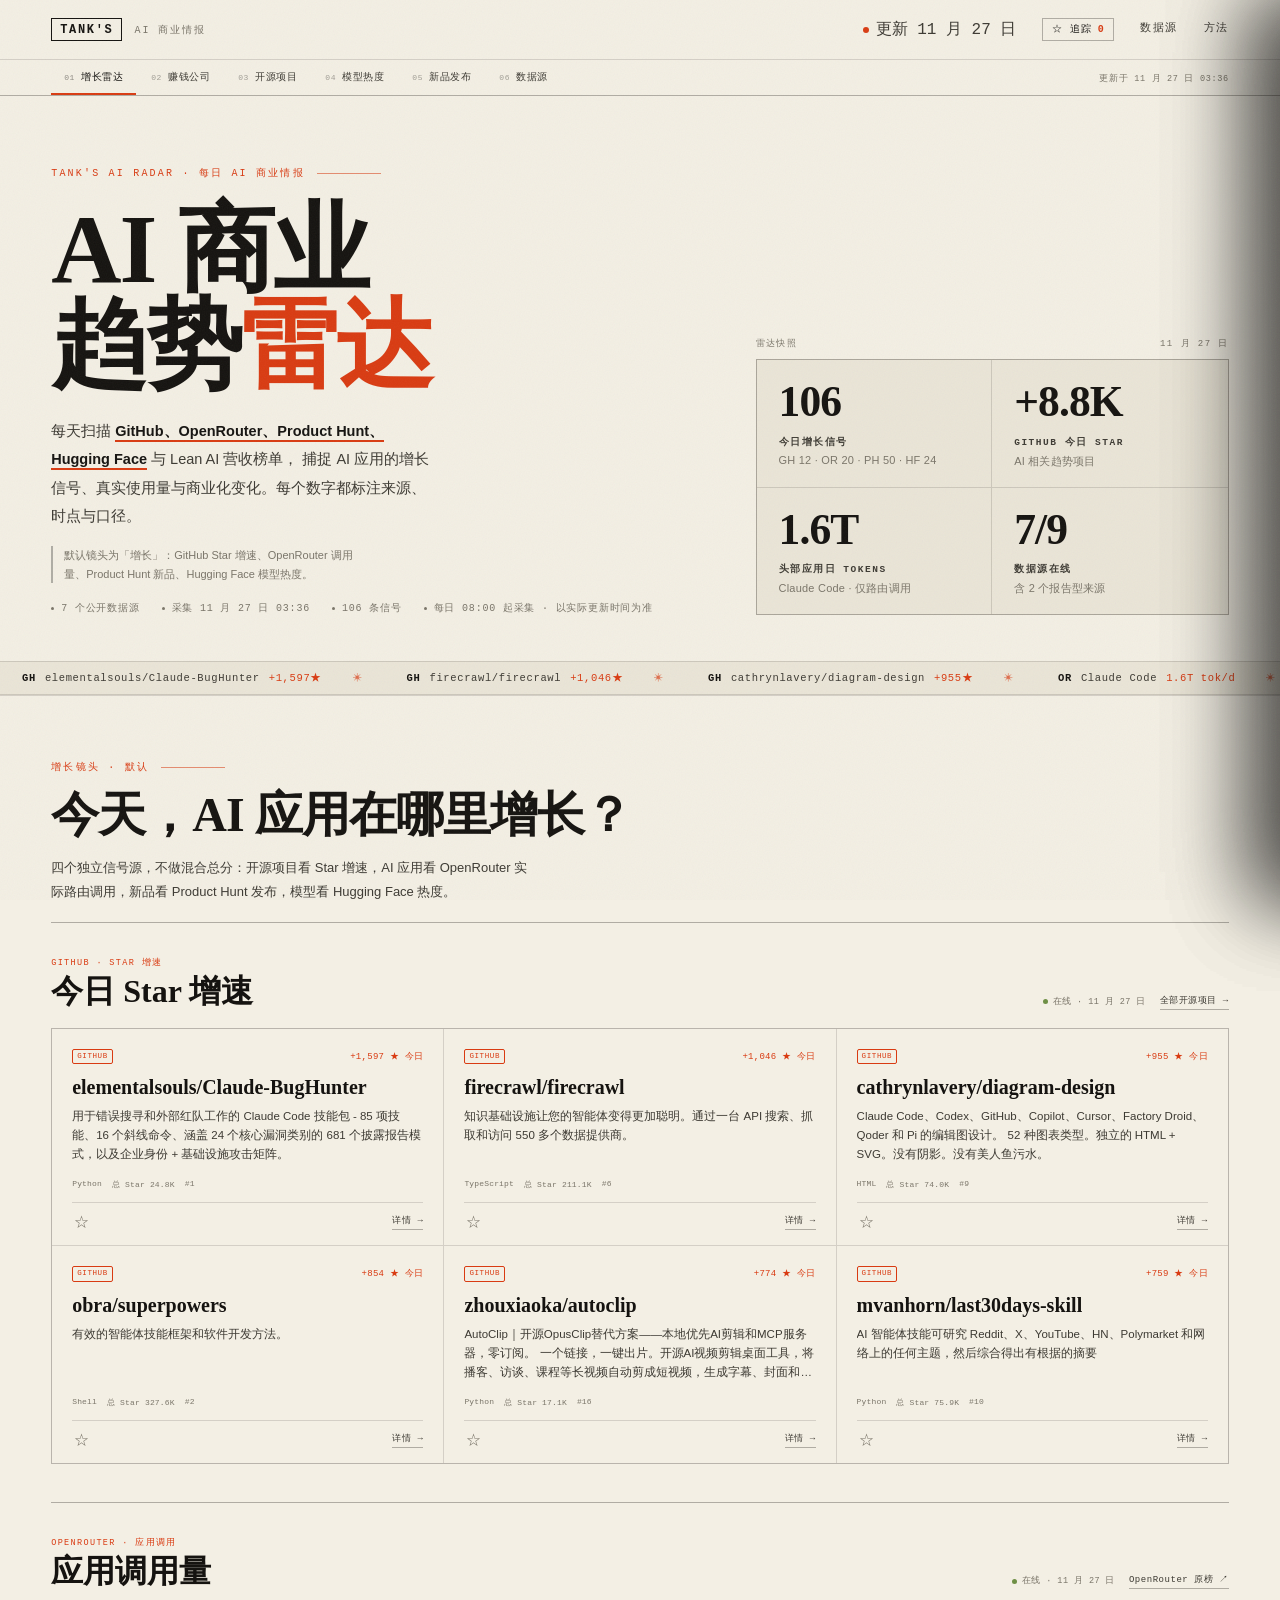
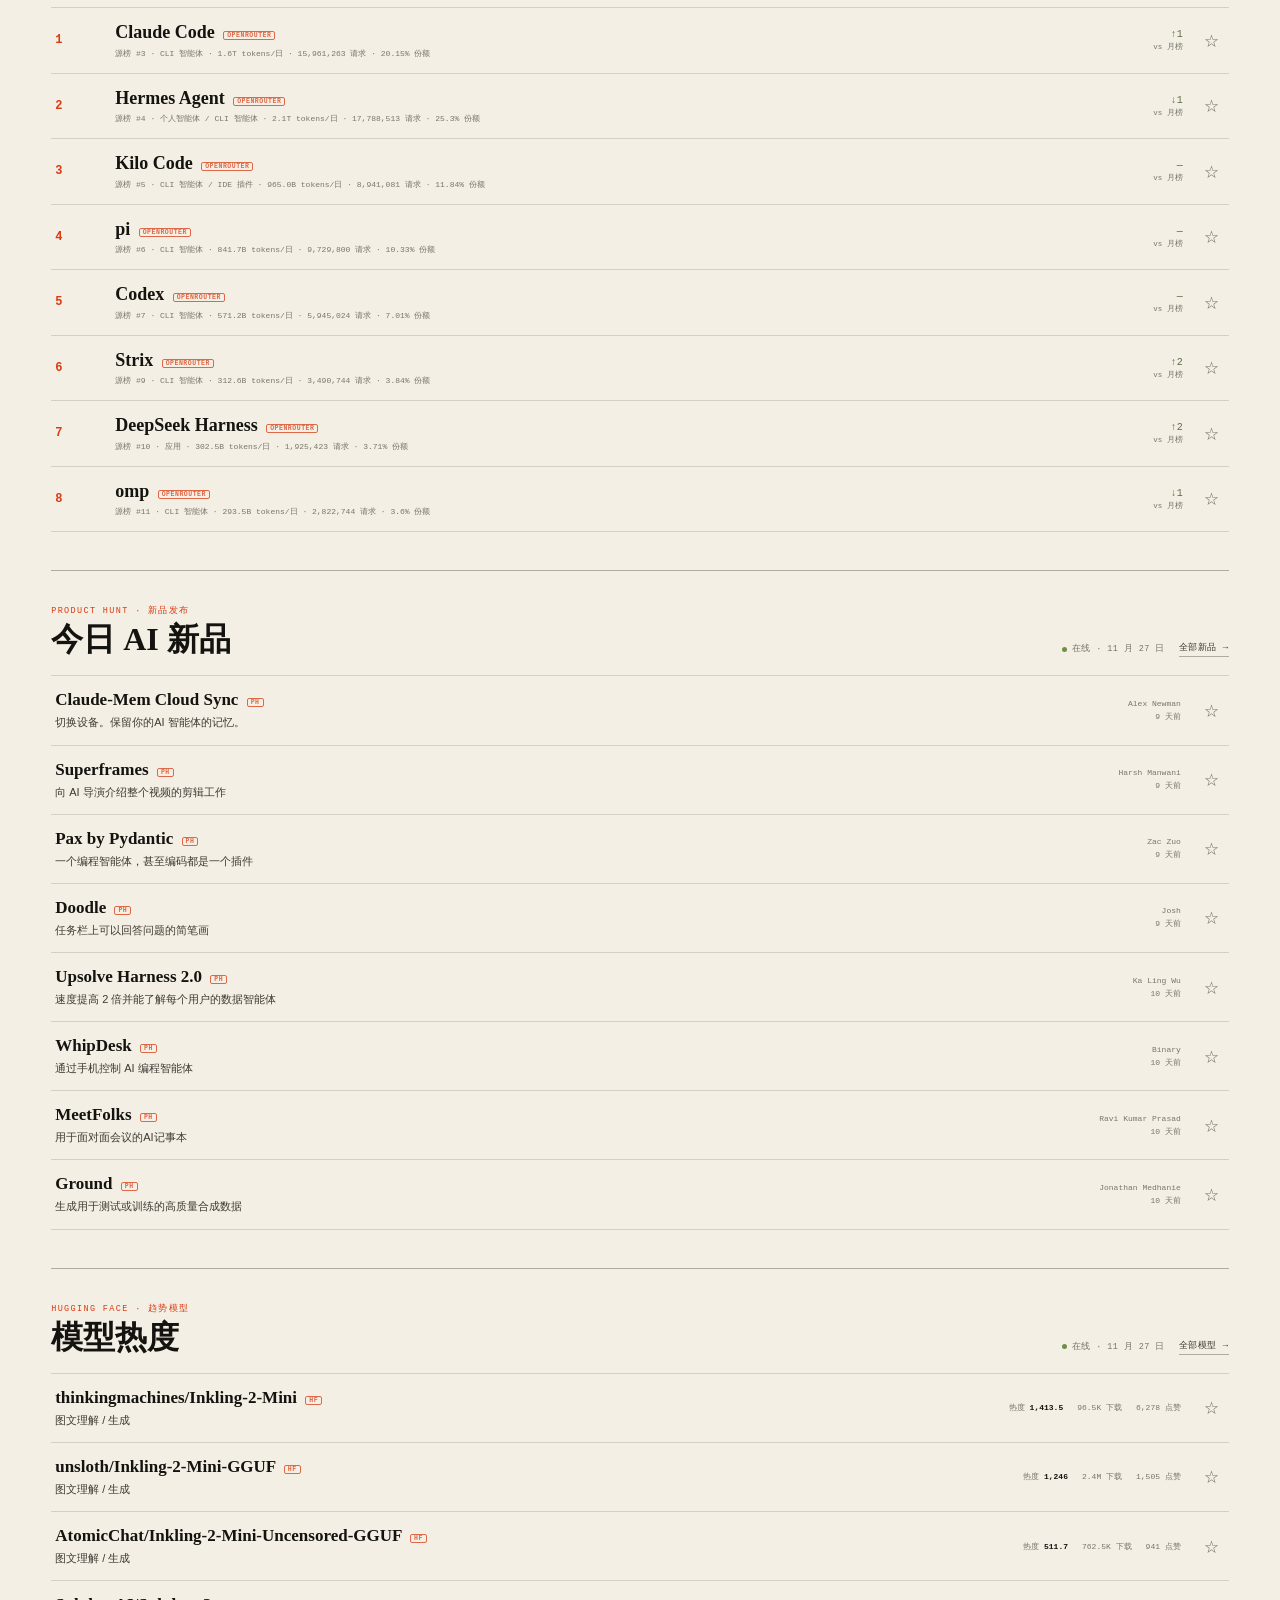
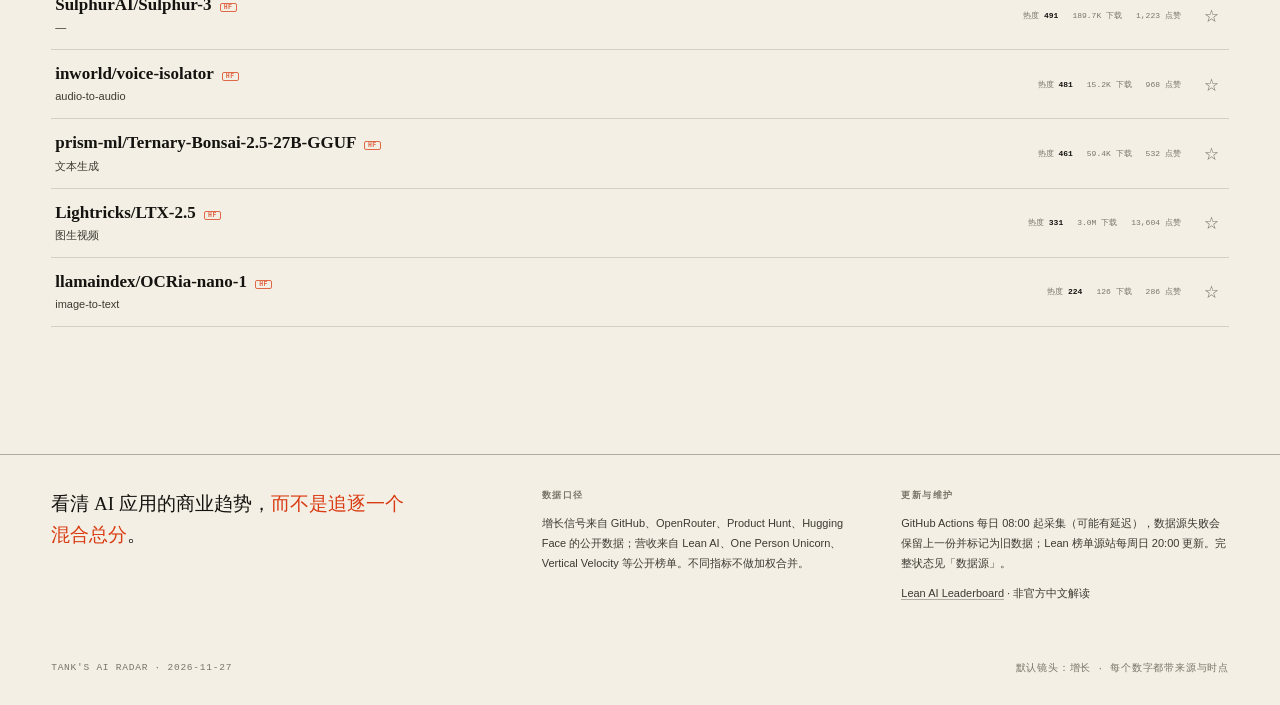
==== commit faf27df2: "feat: research new companies Daytona and Shortcut" ====
--- a/index.html
+++ b/index.html
@@ -1072,8 +1072,8 @@
     </div>
     <div class="ticker" aria-hidden="true">
       <div class="ticker-track">
-        <div class="ticker-seq"><span class="ticker-item"><b>GH</b> DietrichGebert/ponytail <span class="t-accent">+2079★</span></span><span class="ticker-item"><b>GH</b> cloudflare/security-audit-skill <span class="t-accent">+2012★</span></span><span class="ticker-item"><b>GH</b> stablyai/orca <span class="t-accent">+1541★</span></span><span class="ticker-item"><b>OR</b> Claude Code <span class="t-accent">2.1T tok/d</span></span><span class="ticker-item"><b>OR</b> Hermes Agent <span class="t-accent">2.1T tok/d</span></span><span class="ticker-item"><b>OR</b> Kilo Code <span class="t-accent">1.5T tok/d</span></span><span class="ticker-item"><b>PH</b> Koi <span class="t-accent">NEW</span></span><span class="ticker-item"><b>PH</b> Agent Pets <span class="t-accent">NEW</span></span><span class="ticker-item"><b>HF</b> deepseek-ai/DeepSeek-V4.1-Flash-1017 <span class="t-accent">score 1924</span></span><span class="ticker-item"><b>HF</b> black-forest-labs/flux-3-image-klein-comfy <span class="t-accent">score 893</span></span></div>
-        <div class="ticker-seq"><span class="ticker-item"><b>GH</b> DietrichGebert/ponytail <span class="t-accent">+2079★</span></span><span class="ticker-item"><b>GH</b> cloudflare/security-audit-skill <span class="t-accent">+2012★</span></span><span class="ticker-item"><b>GH</b> stablyai/orca <span class="t-accent">+1541★</span></span><span class="ticker-item"><b>OR</b> Claude Code <span class="t-accent">2.1T tok/d</span></span><span class="ticker-item"><b>OR</b> Hermes Agent <span class="t-accent">2.1T tok/d</span></span><span class="ticker-item"><b>OR</b> Kilo Code <span class="t-accent">1.5T tok/d</span></span><span class="ticker-item"><b>PH</b> Koi <span class="t-accent">NEW</span></span><span class="ticker-item"><b>PH</b> Agent Pets <span class="t-accent">NEW</span></span><span class="ticker-item"><b>HF</b> deepseek-ai/DeepSeek-V4.1-Flash-1017 <span class="t-accent">score 1924</span></span><span class="ticker-item"><b>HF</b> black-forest-labs/flux-3-image-klein-comfy <span class="t-accent">score 893</span></span></div>
+        <div class="ticker-seq"><span class="ticker-item"><b>GH</b> elementalsouls/Claude-BugHunter <span class="t-accent">+1597★</span></span><span class="ticker-item"><b>GH</b> firecrawl/firecrawl <span class="t-accent">+1046★</span></span><span class="ticker-item"><b>GH</b> cathrynlavery/diagram-design <span class="t-accent">+955★</span></span><span class="ticker-item"><b>OR</b> Claude Code <span class="t-accent">1.6T tok/d</span></span><span class="ticker-item"><b>OR</b> Hermes Agent <span class="t-accent">2.1T tok/d</span></span><span class="ticker-item"><b>OR</b> Kilo Code <span class="t-accent">965.0B tok/d</span></span><span class="ticker-item"><b>PH</b> Claude-Mem Cloud Sync <span class="t-accent">NEW</span></span><span class="ticker-item"><b>PH</b> Superframes <span class="t-accent">NEW</span></span><span class="ticker-item"><b>HF</b> thinkingmachines/Inkling-2-Mini <span class="t-accent">score 1413.5</span></span><span class="ticker-item"><b>HF</b> unsloth/Inkling-2-Mini-GGUF <span class="t-accent">score 1246</span></span></div>
+        <div class="ticker-seq"><span class="ticker-item"><b>GH</b> elementalsouls/Claude-BugHunter <span class="t-accent">+1597★</span></span><span class="ticker-item"><b>GH</b> firecrawl/firecrawl <span class="t-accent">+1046★</span></span><span class="ticker-item"><b>GH</b> cathrynlavery/diagram-design <span class="t-accent">+955★</span></span><span class="ticker-item"><b>OR</b> Claude Code <span class="t-accent">1.6T tok/d</span></span><span class="ticker-item"><b>OR</b> Hermes Agent <span class="t-accent">2.1T tok/d</span></span><span class="ticker-item"><b>OR</b> Kilo Code <span class="t-accent">965.0B tok/d</span></span><span class="ticker-item"><b>PH</b> Claude-Mem Cloud Sync <span class="t-accent">NEW</span></span><span class="ticker-item"><b>PH</b> Superframes <span class="t-accent">NEW</span></span><span class="ticker-item"><b>HF</b> thinkingmachines/Inkling-2-Mini <span class="t-accent">score 1413.5</span></span><span class="ticker-item"><b>HF</b> unsloth/Inkling-2-Mini-GGUF <span class="t-accent">score 1246</span></span></div>
       </div>
     </div>
   </section>
@@ -1253,7 +1253,7 @@
     </div>
   </footer>
   <div class="copyright">
-    <span>TANK'S AI RADAR · 2026-10-22</span>
+    <span>TANK'S AI RADAR · 2026-11-27</span>
     <span>默认镜头：增长 · 每个数字都带来源与时点</span>
   </div>
 </main>
@@ -1335,11 +1335,11 @@
 <input type="file" id="stateFile" accept="application/json,.json" hidden>
 
 <script>
-let COMPANIES = [{"rank":1,"name":"Medvi","desc":"AI Native Telemedicine","loc":"Los Angeles","rev":1800000000.0,"emp":1,"rpe":1800000000.0,"profit":true,"fund":0.0,"val":null,"vpe":null,"founded":"2024","foundedNum":2024,"snap":"Apr 2026","snapAge":6,"src":"https://www.nytimes.com/2026/04/02/technology/ai-billion-dollar-company-medvi.html","months":null,"category":"行业应用","descZh":"AI 原生远程医疗","value":"用十几个 AI 工具替极小团队跑通 GLP-1 减肥药的远程问诊与履约，把获客成本压到极低","model":"面向美国自费减重人群，销售复合GLP-1减肥药与男性健康订阅，按月收费，靠联盟营销买量；问诊、处方与药房履约外包给OpenLoop等平台，公司只保留品牌、投放与客服，2025年营收4.01亿美元。","moat":"几乎没有护城河：药品与履约都是外包，流量靠联盟与 AI 批量素材，合规风险却由自己承担。真正的优势只是创始人选品与买量的经验，可复制、可被平台封禁，也会随监管收紧而迅速消失。","progress":"2026年4月NYT称其为AI时代一人公司样本，随后曝出FDA警告信、AI生成假医生广告与三起诉讼；公司4月8日声明整改，NYT亦修改报道并加编者注。榜单18亿美元是2026年目标而非实际营收。","confidence":"medium","website":"https://medvi.org","github":"","searchTerm":"Medvi","status":"争议","statusLong":"2026 年曝出 FDA 警告信、AI 假医生广告与多起诉讼；榜单 18 亿美元为 2026 年目标口径。","sources":["https://www.mrjjxw.com/articles/2026-04-11/4335094.html","https://www.tmtpost.com/7944415.html","https://www.nytimes.com/2026/04/02/technology/ai-billion-dollar-company-medvi.html"]},{"rank":2,"name":"Telegram","desc":"Messaging","loc":"Dubai","rev":1000000000.0,"emp":30,"rpe":33333333.333333332,"profit":true,"fund":3200000000.0,"val":30000000000.0,"vpe":1000000000.0,"founded":"2013","foundedNum":2013,"snap":"Dec 2024","snapAge":22,"src":"https://x.com/durov/status/1871163311711993895","months":null,"category":"消费产品","descZh":"即时通讯","value":"十亿级用户的隐私通讯工具，用数十人团队支撑全球分发，靠 Premium 与广告变现","model":"面向全球C端免费提供聊天与频道，靠Premium订阅（逾1500万付费）、频道广告、Stars虚拟商品与TON生态抽成变现；2024年营收超10亿美元、净利5.47亿，2025上半年营收8.7亿，团队仅数十人。","moat":"十亿 MAU 的网络效应与隐私品牌是真实壁垒，迁移成本高；但变现效率远低于 Meta，收入与资产高度绑定 Toncoin，代币波动直接冲击利润，俄罗斯、伊朗等市场被封也压制增长上限。","progress":"2026年3月Forbes以Snap为参照下调估值，Durov身家从171亿跌至66亿美元；3月需偿付11亿美元债券，此前发行17亿美元9%新债，年营收预计约20亿美元，短期IPO可能性低。","confidence":"high","website":"https://telegram.org","github":"https://github.com/telegramdesktop","searchTerm":"Telegram","status":"","statusLong":"","sources":["https://voxbooster.com/blog/telegram-statistics-2026/","https://x.com/durov/status/1871163311711993895"]},{"rank":3,"name":"Polsia","desc":"AI Operator","loc":"San Francisco","rev":20000000.0,"emp":1,"rpe":20000000.0,"profit":false,"fund":30000000.0,"val":null,"vpe":null,"founded":"2025","foundedNum":2025,"snap":"Oct 2026","snapAge":0,"src":"https://x.com/Bencera/status/2112196701083902017","months":6,"category":"智能体与自动化","descZh":"AI 运营智能体","value":"让不懂技术的人输入一个想法，由 AI 代理团队自动建站、投放、获客并运营公司","model":"面向个体创业者与小商家的订阅加分成：49美元/月租用AI员工团队，平台代投Meta广告抽20%广告费，再从用户营收中抽20%；上线五个月约7600名客户，靠创始人公开演示与话题营销获客。","moat":"壁垒主要是编排层与投放数据，但技术容易被复制，现金流实际来自广告代理返点，本质是买量套利；留存取决于用户能否真的赚钱，一旦效果不佳流失极快，平台声誉也与单人创始人高度绑定。","progress":"2026年上半年完成3000万美元融资、估值2.5亿美元，投资方含Sound Ventures；创始人称ARR近1000万美元。外界质疑其收入多来自订阅与广告费而非真实分成，单人架构也难支撑合规与客服。","confidence":"medium","website":"https://polsia.com","github":"","searchTerm":"Polsia","status":"","statusLong":"","sources":["https://eu.36kr.com/en/p/3825813697565316","https://hr.bloombergadria.com/tehnologija/ai/106767/jedan-zaposleni-250-milijuna-dolara-i-problem-koji-tek-dolazi/news","https://x.com/Bencera/status/2112196701083902017"]},{"rank":4,"name":"Midjourney","desc":"Image Generation","loc":"San Francisco","rev":500000000.0,"emp":40,"rpe":12500000.0,"profit":true,"fund":0.0,"val":10000000000.0,"vpe":250000000.0,"founded":"2022","foundedNum":2022,"snap":"Feb 2025","snapAge":20,"src":"https://www.linkedin.com/feed/update/urn:li:activity:7296176430453854208?commentUrn=urn%3Ali%3Acomment%3A%28activity%3A7296176430453854208%2C7296232942484238336%29&replyUrn=urn%3Ali%3Acomment%3A%28activity%3A7296176430453854208%2C7296290907979489280%29&dashCommentUrn=urn%3Ali%3Afsd_comment%3A%287296232942484238336%2Curn%3Ali%3Aactivity%3A7296176430453854208%29&dashReplyUrn=urn%3Ali%3Afsd_comment%3A%287296290907979489280%2Curn%3Ali%3Aactivity%3A7296176430453854208%29","months":24,"category":"内容与创意","descZh":"图像生成","value":"以极小团队做出审美领先的图像与视频生成模型，服务设计师与内容创作者订阅","model":"面向创作者与设计团队的B2C订阅，按GPU时长分档收费（约10至120美元/月），几乎不做销售，靠Discord社区与口碑扩散；无外部融资，上线六个月即盈利，2025年ARR约5亿美元。","moat":"自研模型与独特审美调性形成品牌偏好，社区与工作流沉淀带来切换成本；但自建算力是重资本投入，图像与视频能力正被 Google、OpenAI、字节以生态捆绑追赶，护城河更多是品味而非技术代差。","progress":"2026 年 4 月 15 日发布 V8.1，支持 2K、速度提升 3 倍、成本降至三分之一；迪士尼、环球与华纳的版权诉讼进入证据开示阶段，法院 7 月仅批准有限取证。团队已从榜单的 40 人扩至百人以上。","confidence":"high","website":"https://www.midjourney.com","github":"","searchTerm":"Midjourney","status":"","statusLong":"","sources":["https://theagenttimes.com/articles/midjourney-drops-v8-1-model-during-weekly-office-hours-reinf-e266d976","https://www.shumaker.com/insight/ai-copyright-showdown-can-hollywood-challenge-ai-while-using-it/","https://www.linkedin.com/feed/update/urn:li:activity:7296176430453854208?commentUrn=urn%3Ali%3Acomment%3A%28activity%3A7296176430453854208%2C7296232942484238336%29&replyUrn=urn%3Ali%3Acomment%3A%28activity%3A7296176430453854208%2C7296290907979489280%29&dashCommentUrn=urn%3Ali%3Afsd_comment%3A%287296232942484238336%2Curn%3Ali%3Aactivity%3A7296176430453854208%29&dashReplyUrn=urn%3Ali%3Afsd_comment%3A%287296290907979489280%2Curn%3Ali%3Aactivity%3A7296176430453854208%29"]},{"rank":5,"name":"SurgeAI","desc":"AI Training Data","loc":"San Francisco","rev":1000000000.0,"emp":110,"rpe":9090909.090909092,"profit":true,"fund":0.0,"val":null,"vpe":null,"founded":"2020","foundedNum":2020,"snap":"Jul 2025","snapAge":15,"src":"https://www.theinformation.com/articles/little-known-startup-surged-past-scale-ai-without-investors","months":60,"category":"数据与模型","descZh":"AI 训练数据","value":"为前沿实验室提供高质量人类专家数据与评测，把数据质量做成可测量的工程","model":"B2B向OpenAI、Anthropic、谷歌、Meta、微软等实验室交付SFT、RLHF、评分标准与评测数据，按项目收费；零外部融资、首年即盈利，2024年营收破10亿美元，员工不足百人，靠口碑而非销售扩张。","moat":"Surge Force 专家网络与数千行为信号构成的质量控制系统是真壁垒：数据质量难以复制，头部实验室的信任与长期合同形成切换成本；但 Mercor、AfterQuery 正以更低价格抢单，专家池也被持续挖角。","progress":"2025年底Edwin Chen确认年营收超10亿美元、团队不足百人且从未融资；2026年公司仍极少披露，同时面临Mercor、AfterQuery等新玩家以RL环境和专家市场正面竞争，份额承压。","confidence":"high","website":"https://surgehq.ai","github":"","searchTerm":"Surge AI","status":"","statusLong":"","sources":["https://www.c114.net.cn/industry/43527.html","https://www.theinformation.com/articles/little-known-startup-surged-past-scale-ai-without-investors"]},{"rank":6,"name":"Pocket","desc":"AI Hardware & Note-Taking","loc":"San Francisco","rev":100000000.0,"emp":12,"rpe":8333333.333333333,"profit":false,"fund":11500000.0,"val":null,"vpe":null,"founded":"2025","foundedNum":2025,"snap":"Aug 2026","snapAge":2,"src":"https://www.businessinsider.com/pockets-ai-notetaker-launched-8-months-ago-revenue-is-soaring-2026-8","months":8,"category":"消费产品","descZh":"AI 硬件与笔记","value":"贴在手机背面的卡片式录音器，一键把线下对话变成结构化笔记与待办","model":"B2C硬件加订阅：设备129美元起，基础版免费、高级版16.59美元/月起；靠短视频病毒传播与转介绍增长，多数来自DTC，DoorDash等企业客户开始批量采购，8个月做到1亿美元run rate。","moat":"硬件加线下场景是差异化：手机系统覆盖不了面对面录音，实体按键降低摩擦；但硬件易被抄袭，Zoom、Meet、Granola 从软件侧挤压，苹果与 OpenAI 的新设备是最大威胁，护城河取决于品牌与留存。","progress":"2026年6月获Accel与YC1100万美元，当时出货3.5万台、年化营收2700万美元；8月称run rate达1亿美元、出货超20万台、团队12人，月增约50%，同时面临录音伦理争议。","confidence":"high","website":"https://heypocket.com","github":"","searchTerm":"Pocket AI notetaker","status":"","statusLong":"","sources":["https://africa.businessinsider.com/news/pockets-popular-ai-notetaker-launched-8-months-ago-revenue-is-soaring-but-can-it-last/vrb2xsk","https://techfundingnews.com/pocket-11m-accel-ai-hardware-27m-arr/","https://www.businessinsider.com/pockets-ai-notetaker-launched-8-months-ago-revenue-is-soaring-2026-8"]},{"rank":7,"name":"Intelligence (Design Arena)","desc":"AI Model Evaluation & Human Feedback","loc":"San Francisco","rev":60000000.0,"emp":10,"rpe":6000000.0,"profit":true,"fund":7900000.0,"val":null,"vpe":null,"founded":"2025","foundedNum":2025,"snap":"Aug 2026","snapAge":2,"src":"https://www.linkedin.com/posts/index-ventures_grace-li-and-kamryn-ohly-didnt-set-out-to-activity-7490130059781894144-ARsj","months":6,"category":"数据与模型","descZh":"AI 模型评测与人类反馈","value":"用众包 A/B 盲测收集人类审美偏好，为模型厂商提供评测与后训练数据","model":"B2B数据与评测服务：C端免费开放Design Arena盲测（网站、图像、界面），积累530万用户偏好；向模型实验室与企业出售评测报告、偏好数据集与定制反馈，按合同收费，靠排行榜与开发者口碑获客。","moat":"真实用户跨地区、跨品类的偏好数据有时效与规模壁垒，排行榜本身带来流量飞轮；但 LM Arena、Yupp 等同类竞争激烈，用户可多平台投票，数据可替代性高，护城河取决于能否锁定头部实验室长约。","progress":"2026年8月完成790万美元种子轮，Index Ventures领投；公司称Design Arena已有530万用户、企业客户贡献6000万美元ARR，并强调自动基准易被刷分、人类评测更稀缺。","confidence":"medium","website":"https://designarena.ai","github":"","searchTerm":"Design Arena","status":"","statusLong":"","sources":["https://www.techjuice.pk/design-arena-creator-intelligence-raises-7-9-million-to-expand-ai-feedback-platfor/","https://www.linkedin.com/posts/index-ventures_grace-li-and-kamryn-ohly-didnt-set-out-to-activity-7490130059781894144-ARsj"]},{"rank":8,"name":"Morph","desc":"AI Coding Models & Infrastructure","loc":"San Francisco","rev":6000000.0,"emp":1,"rpe":6000000.0,"profit":false,"fund":null,"val":null,"vpe":null,"founded":"2023","foundedNum":2023,"snap":"Aug 2026","snapAge":2,"src":"https://x.com/tejasybhakta/status/2090620183564231138","months":null,"category":"编程与开发","descZh":"AI 编程模型与基础设施","value":"让 AI 改代码从整文件重写变成毫秒级精准补丁，为编码 Agent 提供推理层","model":"面向编码Agent团队按量计费的API：合并编辑、代码搜索、上下文压缩，另售预留算力与模型路由；2026年转型托管Kimi、GLM等开源模型，日处理超5000亿token，靠开源社区与Agent开发者口碑增长。","moat":"速度与准确率的工程积累是真壁垒：万级 tok/s 的补丁模型需要自研内核与训练数据，切换成本嵌在 Agent 流水线里；但底层模型来自中国开源权重，价格战激烈，单点优化容易被前沿实验室内置功能吞掉。","progress":"2026年8月ARR达600万美元，创始人称月增50%，仍以一人公司运作；产品从合并编辑扩展为完整推理栈，成为OpenRouter前25供应商，服务400多个生产级Agent，客户含币安。","confidence":"medium","website":"https://morphllm.com","github":"https://github.com/morphllm","searchTerm":"Morph LLM","status":"","statusLong":"","sources":["https://www.arr.club/morph","https://www.morphllm.com/","https://www.altis.vc/research/company/morph","https://x.com/tejasybhakta/status/2090620183564231138"]},{"rank":9,"name":"Anysphere (Cursor)","desc":"AI Code Editor","loc":"San Francisco","rev":100000000.0,"emp":20,"rpe":5000000.0,"profit":false,"fund":173400000.0,"val":2600000000.0,"vpe":130000000.0,"founded":"2022","foundedNum":2022,"snap":"Feb 2025","snapAge":20,"src":"https://www.linkedin.com/feed/update/urn:li:activity:7296176430453854208/","months":21,"category":"编程与开发","descZh":"AI 代码编辑器","value":"把前沿模型封装成懂整个代码库的编辑器，让工程师用自然语言完成大规模改动","model":"面向开发者与企业的订阅制IDE：个人20美元/月起，企业按席位与用量收费，三千多家客户年付超10万美元；自研Composer模型压低推理成本，靠产品驱动增长，2026年5月ARR达30亿美元。","moat":"代码库索引、Agent 工作流与 500 万开发者的使用数据形成飞轮，企业采购与合规能力抬高切换成本；但底层模型依赖 Anthropic、OpenAI 等同样做编码产品的供应商，自研模型尚不足以完全替代。","progress":"2026年1月完成23亿美元D轮、估值293亿美元；3月发布Composer 2，5月ARR达30亿；6月16日与SpaceX签署600亿美元全股票合并协议，将成其全资子公司。","confidence":"high","website":"https://cursor.com","github":"https://github.com/getcursor","searchTerm":"Cursor","status":"合并中","statusLong":"2026-06 与 SpaceX 签署 600 亿美元全股票合并协议，将不再独立。","sources":["https://www.hustlefund.vc/post/angel-squad-cursor-anysphere-pre-ipo-shares-what-accredited-investors-should-know-in-2026","https://www.heise.de/en/news/SpaceX-acquires-AI-coding-tool-Cursor-for-60-billion-11334594.html","https://www.ice.it/it/news/notizie-dal-mondo/303807","https://www.linkedin.com/feed/update/urn:li:activity:7296176430453854208/"]},{"rank":10,"name":"Proximal","desc":"AI Coding Data & RL Environments","loc":"San Francisco","rev":200000000.0,"emp":40,"rpe":5000000.0,"profit":false,"fund":15000000.0,"val":300000000.0,"vpe":7500000.0,"founded":"2025","foundedNum":2025,"snap":"Sep 2026","snapAge":1,"src":"https://x.com/calvinchen/status/2104996979118067810","months":null,"category":"数据与模型","descZh":"AI 编程数据与 RL 环境","value":"用真实代码库构建长周期 RL 环境与验证器，教前沿模型像工程师一样改代码","model":"B2B向头部实验室、neolab与编码Agent公司交付长周期RL环境、后训练数据与评测，按项目和算力合同收费；以研究工程化替代人工标注，2026年9月结束隐身时年化营收已超2亿美元。","moat":"合成代码库生成、模糊验证器与反 reward hacking 的工程能力是真壁垒，任务难度与验证质量直接决定模型提升幅度；但 Scale、Surge、Mercor 都在转向同类，实验室自建数据团队也会压缩外部采购。","progress":"2026年9月29日结束隐身，获General Catalyst领投1500万美元种子轮、估值3亿美元，称成立约十个月年化营收超2亿美元；此前发布开源FrontierSWE基准，团队11至50人。","confidence":"high","website":"https://proximal.ai","github":"","searchTerm":"Proximal","status":"","statusLong":"","sources":["https://www.ai-market-watch.com/company/proximal","https://x.com/calvinchen/status/2104996979118067810"]},{"rank":11,"name":"HireCade","desc":"AI Training Data","loc":"London","rev":22000000.0,"emp":5,"rpe":4400000.0,"profit":true,"fund":0.0,"val":null,"vpe":null,"founded":"2024","foundedNum":2024,"snap":"Apr 2026","snapAge":6,"src":"Private Verification with Founder","months":null,"category":"数据与模型","descZh":"AI 训练数据","value":"把招聘筛选与 AI 数据标注合并：用免费 ATS 获客，再卖人工数据团队","model":"面向中小企业免费提供ATS、简历筛选（0.1美元一份）与AI视频面试（5美元一场），再向AI实验室转售标注员、RLHF评测与领域专家，按人天计费；用免费招聘工具低成本获客并交叉销售数据服务。","moat":"护城河薄弱：ATS 与视频面试高度同质化，标注市场由 Scale、Surge、Mercor 主导；唯一差异是把招聘流量转化为标注劳动力，但专家质量与交付稳定性难以证明，客户极易比价更换。","progress":"公开信息有限，2026年未见融资或营收披露；官网显示业务已从招聘扩展到RLHF、模型评测与计算机视觉标注，榜单2200万美元营收与5人团队来自创始人私下验证，无法独立核实。","confidence":"low","website":"https://www.hirecade.com","github":"","searchTerm":"HireCade","status":"","statusLong":"","sources":["https://www.hirecade.com/"]},{"rank":12,"name":"OpenArt","desc":"AI for Image and Video","loc":"San Francisco","rev":70000000.0,"emp":20,"rpe":3500000.0,"profit":true,"fund":35000000.0,"val":null,"vpe":null,"founded":"2022","foundedNum":2022,"snap":"Jan 2026","snapAge":9,"src":"https://www.linkedin.com/feed/update/urn:li:activity:7423050918448766977","months":null,"category":"内容与创意","descZh":"AI 图像与视频","value":"让普通人用聊天完成角色一致的故事视频，把 AI 创作变成可连载的内容生产","model":"B2C订阅为主：网页与App提供图像、视频生成、角色一致性与One Story分镜，按月收取credits费用；靠模板与社区作品病毒传播，8人做到3000万美元ARR，20人做到7000万美元，人均营收约350万。","moat":"角色一致性与叙事工作流是产品层差异，社区作品与模板形成内容飞轮；但底层依赖第三方视频模型，Google、字节、Runway 随时可覆盖同功能，护城河更多来自增长效率与审美运营，而非技术独占。","progress":"2026年1月宣布Canaan领投的3000万美元A轮，当时MAU超800万、ARR7000万美元、团队20人；此后推出对话式导演与One Story功能，并称在动漫榜单排名第一。","confidence":"high","website":"https://openart.ai","github":"https://github.com/openart-ai","searchTerm":"OpenArt AI","status":"","statusLong":"","sources":["https://www.basisset.com/insights/openarts-series-a-and-the-acceleration-of-infrastructure-first-consumer","https://www.linkedin.com/feed/update/urn:li:activity:7423050918448766977"]},{"rank":13,"name":"Base44","desc":"AI Code Gen","loc":"Tel Aviv","rev":3500000.0,"emp":1,"rpe":3500000.0,"profit":true,"fund":0.0,"val":80000000.0,"vpe":80000000.0,"founded":"2025","foundedNum":2025,"snap":"May 2025","snapAge":17,"src":"https://www.linkedin.com/feed/update/urn:li:activity:7336025796509077504/","months":6,"category":"编程与开发","descZh":"AI 代码生成","value":"用一句话生成带数据库、认证与支付的全栈应用，让非工程师直接上线产品","model":"面向非技术创业者与中小企业按月订阅（约20至50美元），提供自然语言全栈应用生成与托管；2025年被Wix收购后借助其两亿用户渠道与广告预算放量，收入随订阅与用量增长，ARR于2026年3月破亿。","moat":"真护城河是 Wix 的分发与支付、托管基础设施，而非生成能力本身；Lovable、Bolt、Replit 同场竞争且模型能力趋同，用户切换成本低，Wix 的巨额买量能否转化为留存是最大问号。","progress":"2025年6月Wix以约9200万美元收购；2026年5月因达成销售目标再付3800万美元股票，ARR3月破亿、5月中接近1.5亿，但Wix一季度因买量成本股价大跌31%。","confidence":"high","website":"https://base44.com","github":"","searchTerm":"Base44","status":"已并购","statusLong":"2025-06 被 Wix 收购，现为 Wix 旗下产品；「1 人」为收购前口径。","sources":["https://en.globes.co.il/en/article-wix-pays-38m-earnout-payments-for-base44-1001542919","https://www.linkedin.com/feed/update/urn:li:activity:7336025796509077504/"]},{"rank":14,"name":"AfterQuery","desc":"AI Training Data & RL Environments","loc":"San Francisco","rev":100000000.0,"emp":30,"rpe":3333333.3333333335,"profit":false,"fund":30000000.0,"val":300000000.0,"vpe":10000000.0,"founded":"2025","foundedNum":2025,"snap":"Apr 2026","snapAge":6,"src":"https://www.forbes.com/sites/annatong/2026/04/09/this-23-year-olds-new-ai-data-company-has-already-hit-a-100-million-run-rate/","months":14,"category":"数据与模型","descZh":"AI 训练数据与 RL 环境","value":"组织医生、律师等专家把真实工作任务化，训练模型学会像专业人士交付成果","model":"B2B向Nvidia、Legora、Motif等实验室与企业出售专家任务数据、RL环境与后训练服务，按项目收费；以编码专家决策过程而非答题正确率为卖点，2026年4月年化营收达1亿美元。","moat":"专家招募与任务设计流程有先发积累，但本质仍是人力密集的服务业，Scale、Surge、Mercor 都在同一池子里抢专家；估值半年涨十倍更多反映数据稀缺的窗口期，而非已经稳固的壁垒。","progress":"2026 年 4 月宣布 3000 万美元 A 轮、估值 3 亿美元并称年化营收 1 亿美元；9 月再融资，估值升至 32 亿美元，成为 YC 史上最快独角兽（W25 批次，创始团队 22 至 23 岁）。","confidence":"high","website":"https://www.afterquery.com","github":"","searchTerm":"AfterQuery","status":"","statusLong":"","sources":["https://uk.finance.yahoo.com/news/afterquery-reportedly-becomes-y-combinator-220824430.html","https://www.forbes.com/sites/annatong/2026/04/09/this-23-year-olds-new-ai-data-company-has-already-hit-a-100-million-run-rate/"]},{"rank":15,"name":"micro1","desc":"AI Training Data","loc":"San Francisco","rev":250000000.0,"emp":80,"rpe":3125000.0,"profit":true,"fund":41600000.0,"val":null,"vpe":null,"founded":"2022","foundedNum":2022,"snap":"Mar 2026","snapAge":7,"src":"Private Verification with Founder","months":null,"category":"数据与模型","descZh":"AI 训练数据","value":"用 AI 面试从百万候选人中筛专家，为前沿模型供给训练、评测与 RL 环境数据","model":"客户是 OpenAI、Anthropic 等前沿实验室，以及微软、亚马逊、1X 等需要专家与机器人数据的公司。用 AI 面试把工程师、医生、律师纳入专家网络，按项目工时结算，并售卖强化学习训练场，靠创始人直销增长。","moat":"真壁垒是专家网络的筛选与调度：五百万候选人库加 AI 面试形成供给规模效应，客户切换成本来自数据连续性与合规审查。但本质是人力密集型生意，毛利被专家分成挤压，Mercor、Surge 在同一个池子里抢人。","progress":"2026 年 9 月以 40 亿美元估值融资超 1 亿美元，一年估值涨 8 倍；年化收入从 2025 年初约 700 万美元升至 2026 年秋约 10 亿美元。同期从专家数据扩到 RL 训练场与机器人数据。","confidence":"high","website":"https://www.micro1.ai","github":"","searchTerm":"micro1","status":"","statusLong":"","sources":["https://www.forbeschina.com/business/72247","https://www.arr.club/micro1","https://www.forbesmiddleeast.com/innovation/startups/this-25-year-old-raised-over-%24100-million-for-his-ai-data-startup-at-a-%244-billion-valuation"]},{"rank":16,"name":"Cal AI","desc":"AI Calorie Tracker","loc":"New York","rev":12000000.0,"emp":4,"rpe":3000000.0,"profit":true,"fund":0.0,"val":null,"vpe":null,"founded":"2024","foundedNum":2024,"snap":"Nov 2024","snapAge":23,"src":"https://www.forbes.com/sites/josipamajic/2024/11/02/meet-the-17-year-old-ceo-behind-a-12m-ai-powered-nutrition-app/","months":null,"category":"消费产品","descZh":"AI 热量记录","value":"拍一张餐盘照片就自动算出热量与营养，把饮食记录的门槛降到一次快门","model":"面向欧美减脂人群的 C 端订阅应用：免费下载，周付或年付订阅解锁拍照识别与营养分析，靠 TikTok 达人素材与商店优化冷启动。2026 年 3 月被 MyFitnessPal 收购，成为其矩阵中的独立应用。","moat":"几乎没有技术护城河：多模态模型是现成的，拍照记账被大厂与同类应用快速复制。它赢在极致投放与转化运营——批量测试短视频素材、高频迭代付费墙，这是营销能力而非产品壁垒，被老牌平台收购是合理归宿。","progress":"2026 年 3 月被 MyFitnessPal 收购，两年下载超 1500 万、年收入数千万美元。4 月苹果以绕过内购、误导性计费（周价大字、隐藏续订）为由将其下架整改，整改后重新上架，暴露订阅模式的合规风险。","confidence":"high","website":"https://calai.app","github":"","searchTerm":"Cal AI","status":"已并购","statusLong":"2026-03 被 MyFitnessPal 收购，已不再独立运营。","sources":["https://thenextweb.com/news/myfitnesspal-acquires-cal-ai-the-viral-calorie-tracking-app-built-by-teens","https://www.macrumors.com/2026/04/21/apple-cal-ai-app-store-removal/","https://techcrunch.com/2026/03/02/myfitnesspal-has-acquired-cal-ai-the-viral-calorie-app-built-by-teens/","https://www.forbes.com/sites/josipamajic/2024/11/02/meet-the-17-year-old-ceo-behind-a-12m-ai-powered-nutrition-app/"]},{"rank":17,"name":"RB2B","desc":"Website Visitor Identification","loc":"Austin","rev":9000000.0,"emp":3,"rpe":3000000.0,"profit":false,"fund":0.0,"val":null,"vpe":null,"founded":"2024","foundedNum":2024,"snap":"May 2026","snapAge":5,"src":"https://newsletter.rb2b.com/p/rb2b-just-hit-9m-arr-here-s-why-it-s-insane","months":26,"category":"行业应用","descZh":"网站访客识别","value":"把匿名访问官网的企业访客还原成具体个人，让冷邮件与销售外呼有的放矢","model":"面向北美 B2B 销售与市场团队的 PLG 订阅工具，按 Pro 与 Pro+ 分档月费计价，识别额度与精度越高越贵。不投销售、不融资，靠创始人 newsletter 分发，一名全职加 AI 客服支撑全部客户。","moat":"护城河是数据覆盖与价格锚：自建身份图谱，2026 年联合 Demandbase 把个人级识别率从约 35% 提到 65%，同时把价格压到竞品获客成本以下。但底层依赖第三方数据源，覆盖率与合规随时可能被收紧。","progress":"2026 年 10 月年化收入破 1000 万美元，团队仅 1 名全职，2025 年 11 月为 700 万美元。年内与 Demandbase 打通提升个人级识别率，并把公司级识别对所有付费套餐免费开放。","confidence":"high","website":"https://rb2b.com","github":"","searchTerm":"RB2B","status":"","statusLong":"","sources":["https://www.arr.club/signal/rb2b-hit-10m-arr-with-1-full-time-employee","https://newsletter.rb2b.com/p/rb2b-x-demandbase-de-anonymize-up-to-65-of-your-website-visitors-c886","https://newsletter.rb2b.com/p/rb2b-just-hit-9m-arr-here-s-why-it-s-insane"]},{"rank":18,"name":"Turbopuffer","desc":"Vector and Full Text Search","loc":"Ottawa","rev":100000000.0,"emp":34,"rpe":2941176.470588235,"profit":true,"fund":1000000.0,"val":null,"vpe":null,"founded":"2023","foundedNum":2023,"snap":"May 2026","snapAge":5,"src":"https://www.linkedin.com/feed/update/urn:li:activity:7463238765277503488/","months":null,"category":"基础设施","descZh":"向量与全文检索","value":"把向量与全文检索建在对象存储上，让 AI 应用以极低成本搜索海量数据","model":"面向 AI 产品与开发者的托管搜索服务，按存储量加查询量计费，替代内存型向量库。客户含 Cursor、Anthropic、Notion、Harvey，靠工程博客、创始人推特与口碑传播获客，几乎没有销售团队。","moat":"真护城河是架构级成本优势：冷热分层放在对象存储上，把单位检索成本压到内存方案的一个零头，客户数据量越大越难迁走，Cursor 称搜索成本降九成。风险是云厂商与 Postgres 扩展方案追上来。","progress":"2026 年 3 月年化收入达 1 亿美元，创业初期融资不足 100 万美元且已盈利，团队约 22 人。客户覆盖 Cursor、Anthropic、Notion、Cognition、Harvey、Atlassian。","confidence":"high","website":"https://turbopuffer.com","github":"https://github.com/turbopuffer","searchTerm":"Turbopuffer","status":"","statusLong":"","sources":["https://www.arr.club/turbopuffer","https://www.arr.club/signal/turbopuffer-arr-hit-100m-in-19-months-with-less-than-1m-raised","https://betakit.com/ex-shopify-engineers-raise-fresh-financing-to-scale-turbopuffers-ai-search/","https://www.linkedin.com/feed/update/urn:li:activity:7463238765277503488/"]},{"rank":19,"name":"Mercor","desc":"Talent Marketplace + Data Labeling","loc":"San Francisco","rev":75000000.0,"emp":30,"rpe":2500000.0,"profit":false,"fund":135600000.0,"val":2000000000.0,"vpe":66666666.666666664,"founded":"2023","foundedNum":2023,"snap":"Feb 2025","snapAge":20,"src":"https://techcrunch.com/2025/02/20/mercor-an-ai-recruiting-startup-founded-by-21-year-olds-raises-100m-at-2b-valuation/","months":24,"category":"数据与模型","descZh":"人才市场 + 数据标注","value":"用 AI 面试把全球专家匹配给 AI 实验室，做模型训练与评测的人力供应链","model":"双边市场：一边是 OpenAI、Anthropic、Meta、Google 的标注与评测需求，一边是约三万名签约专家。按工时计费并抽成，承包商拿走六到七成，因此 20 亿美元年化流水对应的净收入只有六到八亿。","moat":"护城河是供需规模与评测品牌 APEX，加上自建面试系统的筛选效率。但抽成模式下净收入仅流水三成多，客户是少数几家实验室、议价权极强；数据安全一旦失守客户立刻停单，2026 年泄露已印证。","progress":"2026 年 7 月年化流水达 20 亿美元，传以 200 亿美元估值融资，并收购训练环境公司 Deeptune。同年 3 月 LiteLLM 供应链攻击泄露约 4TB 数据，Meta 暂停合作并引发集体诉讼。","confidence":"high","website":"https://mercor.com","github":"","searchTerm":"Mercor","status":"","statusLong":"","sources":["https://techfundingnews.com/mercor-20b-valuation-talks-deeptune-acquisition/","https://www.arr.club/mercor","https://techcrunch.com/2025/02/20/mercor-an-ai-recruiting-startup-founded-by-21-year-olds-raises-100m-at-2b-valuation/"]},{"rank":20,"name":"Chai Research","desc":"Social AI Platform","loc":"Palo Alto","rev":30000000.0,"emp":12,"rpe":2500000.0,"profit":true,"fund":10000000.0,"val":450000000.0,"vpe":37500000.0,"founded":"2021","foundedNum":2021,"snap":"Apr 2025","snapAge":18,"src":"https://www.prnewswire.com/news-releases/chai-reaches-over-30m-in-arr--with-only-12-employees-302414198.html","months":null,"category":"消费产品","descZh":"社交 AI 平台","value":"让用户自建并分享 AI 角色，把 AI 陪伴做成有创作者生态的社交平台","model":"C 端订阅为主：免费额度加月费解锁无限对话与更强模型，用户创建角色、被他人调用可分账。主力市场在欧美年轻用户，靠商店自然流量与社区传播，几乎不做品牌广告，团队约二十名工程师。","moat":"护城河是创作者生态与角色库，切换成本来自关注的 AI 与聊天记录。但模型靠外部 API、算力绑定 AMD 与 CoreWeave，产品同质化；真正脆弱点是平台合规，多次被苹果下架，年龄验证是悬顶之剑。","progress":"2026 年 7 月创始人称年化收入超 1 亿美元、估值约 24 亿美元；但 7 月 8 日应用在 166 个地区被苹果下架，8 月才恢复，此前已多次因内容与年龄验证问题被下架。","confidence":"high","website":"https://chai-research.com","github":"","searchTerm":"Chai AI","status":"合规风险","statusLong":"2026-07 一度在 166 个地区被 App Store 下架（8 月恢复），并面临监管问询。","sources":["https://www.tmcnet.com/usubmit/-chai-ai-backed-coreweave-amd-hits-80m-arr-/2026/04/30/10375193.htm","https://eu.36kr.com/en/p/3947903735037061","https://www.welch.senate.gov/welch-padilla-probe-ai-chatbot-apps-on-safeguards-for-children/","https://www.prnewswire.com/news-releases/chai-reaches-over-30m-in-arr--with-only-12-employees-302414198.html"]},{"rank":21,"name":"Poetic","desc":"AI Enterprise Process Automation","loc":"San Francisco","rev":10000000.0,"emp":4,"rpe":2500000.0,"profit":false,"fund":50000000.0,"val":500000000.0,"vpe":125000000.0,"founded":"2023","foundedNum":2023,"snap":"Jun 2026","snapAge":4,"src":"https://www.prnewswire.com/news-releases/poetic-raises-50m-series-a-to-automate-the-worlds-most-complex-enterprise-processes-with-reliable-ai-302796939.html","months":null,"category":"智能体与自动化","descZh":"AI 企业流程自动化","value":"把企业最复杂的高风险流程写成可确定性执行的程序，准确率反超人工","model":"面向银行、保险等财富五百强的流程自动化，按项目与产出收费，吃的是外包与人力预算，而非按 token 计费的 agent。靠四人团队加前 Palantir、UiPath 背景的交付班底，以试点转生产的口碑获客。","moat":"护城河是用自然语言编程、编译成确定性执行的那套领域语言与规则库：跑起来几乎不烧 token，边际成本远低于 agent 方案，流程越复杂越难被通用模型替代。薄弱点是项目制交付重，客户集中。","progress":"2026 年 6 月以 5 亿美元估值完成 5000 万美元 A 轮，Kleiner Perkins 领投；2025 年以 4 人做到八位数年化收入，SoFi 与 AIG 的欺诈调查流程准确率超 99%。","confidence":"high","website":"https://poetic.com","github":"","searchTerm":"Poetic","status":"","statusLong":"","sources":["https://www.tmcnet.com/usubmit/2026/06/10/10397841.htm","https://www.arr.club/signal/poetic-surpasses-10m-arr-with-4-people-in-first-year-of-operations","https://www.prnewswire.com/news-releases/poetic-raises-50m-series-a-to-automate-the-worlds-most-complex-enterprise-processes-with-reliable-ai-302796939.html"]},{"rank":22,"name":"Fal.ai","desc":"Generative media platform","loc":"San Francisco","rev":95000000.0,"emp":40,"rpe":2375000.0,"profit":true,"fund":197000000.0,"val":null,"vpe":null,"founded":"2021","foundedNum":2021,"snap":"Feb 2025","snapAge":20,"src":"https://x.com/FAL/status/1950935512493236327","months":null,"category":"内容与创意","descZh":"生成式媒体平台","value":"为开发者提供最快最全的生成式图像与视频推理接口，按秒计费用完即走","model":"面向开发者与创意工具的 API 平台：聚合数百个图像、视频、音频模型，按推理时长计费，另有企业专属部署。靠模型上新速度与推理速度积累口碑，成为 AI 视频类创业公司的默认后端。","moat":"护城河是推理工程：自研调度与 GPU 内核优化让同一模型跑得更快更便宜，调用量越大单位成本越低，形成规模飞轮。但上游模型方随时可能自建 API，下游客户会被云厂商用捆绑价挖走，中间层并不稳固。","progress":"2025 年 12 月完成 1.4 亿美元 D 轮，Sequoia 领投、Nvidia 参投，估值约 45 亿美元；2026 年 3 月年化收入达 4 亿美元，较 2025 年 8 月的 1 亿翻了两番。","confidence":"high","website":"https://fal.ai","github":"https://github.com/fal-ai","searchTerm":"Fal.ai","status":"","statusLong":"","sources":["https://www.arr.club/fal","https://fintechgate.net/2025/12/13/%d8%b4%d8%b1%d9%83%d8%a9-fal-%d8%a7%d9%84%d8%a3%d9%85%d8%b1%d9%8a%d9%83%d9%8a%d8%a9-%d8%aa%d8%ac%d9%85%d8%b9-140-%d9%85%d9%84%d9%8a%d9%88%d9%86-%d8%af%d9%88%d9%84%d8%a7%d8%b1-%d9%81%d9%8a/","https://x.com/FAL/status/1950935512493236327"]},{"rank":23,"name":"Eleven Labs","desc":"AI Voice, Text-to-Speech","loc":"New York","rev":100000000.0,"emp":50,"rpe":2000000.0,"profit":false,"fund":208000000.0,"val":3300000000.0,"vpe":66000000.0,"founded":"2022","foundedNum":2022,"snap":"Feb 2025","snapAge":20,"src":"https://www.linkedin.com/feed/update/urn:li:activity:7296176430453854208/","months":24,"category":"音频与语音","descZh":"AI 语音 / 文本转语音","value":"把文字变成任何语言、任何情绪的人声，并让企业用它跑电话客服","model":"双轮驱动：开发者与创作者按字符时长订阅 API，企业按席位与通话量采购 ElevenAgents 语音代理。2026 年企业收入占 55%，增长主要来自保险、电信、银行把客服与催收电话交给语音代理。","moat":"护城河是模型、产品、交付三层叠加：语音模型自然度长期领先，ElevenAgents 把能力封装成可落地流程，换掉要重做集成与调音。风险是 OpenAI、Google 的原生语音逼近，差距抹平后只能打价格战。","progress":"2026 年 2 月完成 5 亿美元 D 轮、估值 110 亿美元；9 月底以 3 亿美元员工老股转让把估值推到 220 亿美元。企业收入占比 55%，每周处理超 1500 万通对话，团队扩张到 800 人。","confidence":"high","website":"https://elevenlabs.io","github":"https://github.com/elevenlabs","searchTerm":"ElevenLabs","status":"","statusLong":"","sources":["https://elevenlabs.io/blog/series-d","https://elevenlabs.io/blog/tender-22bn","https://dealroom.co/news/158002-elevenlabs-hits-22b-valuation-in-employee-tender-doubling-in-months/","https://www.linkedin.com/feed/update/urn:li:activity:7296176430453854208/"]},{"rank":24,"name":"Stackblitz (Bolt.new)","desc":"AI Code Editor","loc":"San Francisco","rev":40000000.0,"emp":20,"rpe":2000000.0,"profit":false,"fund":87900000.0,"val":700000000.0,"vpe":35000000.0,"founded":"2017","foundedNum":2017,"snap":"Mar 2025","snapAge":19,"src":"https://www.linkedin.com/posts/lennyrachitsky_boltnew-is-the-second-fastest-growing-product-activity-7305992512479862785-fmHh/","months":2,"category":"编程与开发","descZh":"AI 代码编辑器","value":"在浏览器里用一句话生成并直接运行全栈应用，不用配置任何开发环境","model":"面向开发者与技术型创始人的订阅工具：免费额度、每月 25 美元 Pro、按席位收费的 Teams，按 token 计量，企业版可部署进自有 Azure 或 AWS 租户。增长靠社交传播与开发者社区，销售很薄。","moat":"真护城河是 WebContainers：七年投入把 Node.js 跑进浏览器，让 agent 能真实执行、观察、纠错，对手短期难复制。但体验被 Lovable 在设计易用性上压制，token 计费又让重度用户抱怨。","progress":"公开可查的年化收入仍停留在 2025 年 3 月的 4000 万美元，增速明显落后于 Lovable；2026 年 5 月与微软 Azure 合作切入企业采购，9 月 29 日完成首次收购 agent 公司 Dokai。","confidence":"medium","website":"https://stackblitz.com","github":"https://github.com/stackblitz","searchTerm":"Bolt.new","status":"","statusLong":"","sources":["https://aiunpacking.com/review/bolt-new/","https://bolt.new/blog/bolt-acquires-dokai","https://www.linkedin.com/posts/lennyrachitsky_boltnew-is-the-second-fastest-growing-product-activity-7305992512479862785-fmHh/"]},{"rank":25,"name":"Gamma","desc":"AI for Presentations","loc":"San Francisco","rev":100000000.0,"emp":52,"rpe":1923076.923076923,"profit":true,"fund":19000000.0,"val":2100000000.0,"vpe":40384615.384615384,"founded":"2020","foundedNum":2020,"snap":"Nov 2025","snapAge":11,"src":"https://www.nytimes.com/2025/11/10/business/dealbook/gamma-ai-fundraise.html","months":null,"category":"内容与创意","descZh":"AI 演示文稿","value":"一句话生成能直接讲的演示文稿、文档与网页，替代做 PPT 的重复劳动","model":"C 端订阅为主、企业版为辅：免费额度加月费解锁无限生成与去水印，团队版按席位收费。靠产品自传播与创作者口碑增长，几乎没有销售团队，五十人撑起上亿美元年化收入，是效率型组织的样本。","moat":"护城河是分发与品牌：过亿用户形成事实标准，模板与审美调校带来「看起来专业」的体感，价格门槛又低。但底层依赖第三方模型，微软 Copilot 与 Canva 随时向下压；收购设计团队，恰说明要重筑护城河。","progress":"2025 年 11 月以 21 亿美元估值融资 6800 万美元，年化收入破 1 亿美元、用户超 1 亿；2026 年 8 月收购 Accel 投资的设计初创 Lica，组建研究部门，从幻灯片向多模态沟通扩张。","confidence":"high","website":"https://gamma.app","github":"","searchTerm":"Gamma AI presentations","status":"","statusLong":"","sources":["https://www.arr.club/gamma","https://techcrunch.com/2026/08/25/gamma-acquires-accel-backed-design-startup-lica/","https://www.nytimes.com/2025/11/10/business/dealbook/gamma-ai-fundraise.html"]},{"rank":26,"name":"Lovable","desc":"AI Code Gen","loc":"Stockholm","rev":75000000.0,"emp":40,"rpe":1875000.0,"profit":false,"fund":222500000.0,"val":1800000000.0,"vpe":45000000.0,"founded":"2023","foundedNum":2023,"snap":"Apr 2025","snapAge":18,"src":"https://techcrunch.com/2025/07/17/lovable-becomes-a-unicorn-with-200m-series-a-just-8-months-after-launch/","months":7,"category":"编程与开发","descZh":"AI 代码生成","value":"让不会写代码的人用对话做出可上线的全栈应用，从想法直达产品","model":"面向非技术创始人、产品经理与中小企业的订阅工具：免费额度加每月 25 美元起的分档订阅，按 credit 计量，另售团队版与企业版。增长几乎全靠社交传播与模板生态，六千万项目自带流量。","moat":"护城河是分发与品牌而非模型：它不做基座模型，靠路由多家模型压成本，如今试图自训小模型、签多年算力换毛利。真正软肋是单位经济——每次生成都要付推理费，访问者却不付费，流失率从未公开。","progress":"2026 年 8 月完成 4 亿美元 C 轮、估值 133 亿美元，年化收入约 5 亿、指引 6 亿；2 月曾以 146 人做到 4 亿年化收入，如今计划扩到 450 人自建模型与算力，等于承认租模型有洞。","confidence":"high","website":"https://lovable.dev","github":"","searchTerm":"Lovable","status":"","statusLong":"","sources":["https://businessmodelanalyst.com/lovable-series-c-cost-of-goods-capital/","https://www.arr.club/lovable","https://techcrunch.com/2025/07/17/lovable-becomes-a-unicorn-with-200m-series-a-just-8-months-after-launch/"]},{"rank":27,"name":"Retell AI","desc":"AI Voice","loc":"San Francisco","rev":36000000.0,"emp":21,"rpe":1714285.7142857143,"profit":true,"fund":4725000.0,"val":null,"vpe":null,"founded":"2023","foundedNum":2023,"snap":"Nov 2025","snapAge":11,"src":"https://openai.com/index/retell-ai/","months":12,"category":"音频与语音","descZh":"AI 语音","value":"给开发者一个能真打电话的语音代理接口，替代外包客服与电话销售","model":"面向开发者与中小企业的按分钟计费平台：语音引擎、模型、电信三段分别计价，另有百美元级月费档，企业按量签年框。靠自助注册、免费额度与 YC 网络增长，客户集中在医疗、金融、保险、物流。","moat":"护城河是实时语音工程：自研打断感知与轮次切换让对话像人，配合「比离岸外包便宜九成」的算账逻辑，客户接入业务流程后难替换。但语音与语言模型都是外采，上游自建 agent 平台时会上下夹击。","progress":"2026 年 8 月年化收入约 8000 万美元、估值超 15 亿美元，团队约 50 人；累计融资仅约 460 万美元，2024 年 Alt Capital 领投种子轮，2025 年初年化收入只有 500 万美元。","confidence":"medium","website":"https://www.retellai.com","github":"https://github.com/RetellAI","searchTerm":"Retell AI","status":"","statusLong":"","sources":["https://www.arr.club/retell","https://bbs.fcgvisa.com/t/retell-ai-5-460-8000-arr-15/57116","https://openai.com/index/retell-ai/"]},{"rank":28,"name":"Genspark","desc":"AI Super Agent","loc":"Palo Alto","rev":50000000.0,"emp":30,"rpe":1666666.6666666667,"profit":false,"fund":160000000.0,"val":530000000.0,"vpe":17666666.666666668,"founded":"2023","foundedNum":2023,"snap":"Oct 2025","snapAge":12,"src":"https://www.linkedin.com/posts/activity-7378620977989160961-TrWM","months":null,"category":"智能体与自动化","descZh":"AI 超级智能体","value":"把搜索、做表、做 PPT、跑流程收进一个通用 AI 工作台，按任务交付","model":"C 端订阅加企业版双线：个人按月买 credits，企业按席位采购 Genspark for Business，半年签下超六千家企业。把多家模型与八十多个工具封装成「AI 员工」，靠结果导向的演示在社交平台获客。","moat":"护城河最薄：不训模型，只做编排层，而供应商同时是竞争者。它靠亚太渠道与企业集成抢时间窗口，但用户投诉 credits 消耗过快、失败输出照扣费，说明交付可靠性才是真正门槛。","progress":"2026 年 10 月 B 轮总额扩至 4.85 亿美元、估值 26 亿美元；年化收入从 2025 年 4 月的零到 2026 年 4 月的 2.5 亿美元，单季曾新增 1.5 亿。同期应用口碑极差，增速与信任度背离。","confidence":"high","website":"https://www.genspark.ai","github":"","searchTerm":"Genspark","status":"","statusLong":"","sources":["https://agentmarketcap.ai/blog/2026/04/16/genspark-385m-series-b-horizontal-agent-platform-bet","https://www.schwab.wallst.com/schwab/Prospect/research/stocks/news.asp?symbol=MSFT&doc=3200-nL4N42P10Y-5","https://www.arr.club/genspark","https://www.linkedin.com/posts/activity-7378620977989160961-TrWM"]},{"rank":29,"name":"OpenCode","desc":"Open-source AI coding agent","loc":"Toronto","rev":40000000.0,"emp":24,"rpe":1666666.6666666667,"profit":false,"fund":1125000.0,"val":null,"vpe":null,"founded":"2025","foundedNum":2025,"snap":"Jul 2026","snapAge":3,"src":"https://www.ycrootaccess.com/p/how-opencode-became-the-worlds-most","months":8,"category":"编程与开发","descZh":"开源 AI 编程智能体","value":"给不想被单一模型锁定的开发者一个开源、终端优先的编程代理，免费起步、按用量付费","model":"两条收入线：OpenCode Zen 统一推理入口按 token 计费，2025 年 10 月上线，年化约 4000 万美元；2026 年 3 月推出月订阅，16 万付费用户、年化约 1800 万美元；企业控制台按席位收费。增长靠开源社区与各家模型厂商的官方支持，免费 token 即获客成本。","moat":"真护城河是「中立」定位与开源生态：同时兼容七十多家模型商，任何两家互斗都利好它，社区替它适配长尾模型；切换成本来自企业控制台与工作流。弱点是产品本身可被复制，上游实验室随时能收紧订阅授权，这更像渠道位而非技术壁垒。","progress":"2026 年 6 月月活约 1300 万、周活 460 万，日处理 7 万亿 token，超过 OpenRouter 全平台的六万亿；年化收入 7 月约 4000 万美元，9 月称已接近 6000 万美元。1 月 Anthropic 封禁 Claude 订阅在 OpenCode 上调用，反而成了最大增长拐点，此后多家模型厂商转为官方支持。","confidence":"high","website":"https://opencode.ai","github":"https://github.com/anomalyco/opencode","searchTerm":"OpenCode","status":"","statusLong":"","sources":["https://www.ycrootaccess.com/p/how-opencode-became-the-worlds-most","https://www.sohu.com/a/1081910517_413980","https://www.altis.vc/research/company/anomaly-anoma-ly"]},{"rank":30,"name":"Markable AI","desc":"AI Creator Marketing","loc":"Seattle","rev":40000000.0,"emp":25,"rpe":1600000.0,"profit":true,"fund":17000000.0,"val":null,"vpe":null,"founded":"2023","foundedNum":2023,"snap":"Mar 2025","snapAge":19,"src":"Private Verification with Founder","months":null,"category":"内容与创意","descZh":"AI 创作者营销","value":"帮中腰部带货创作者把选品、深链、AI 素材和投流合成一套工具，让流量变成可结算的销售额","model":"面向北美带货创作者，深链、AutoDM、AI 拼图与视频、bio 链接等核心功能大多免费，靠一亿美元创作者基金做投流放大，并向头部创作者提供高客单价服务；免费层做规模、付费与广告分成做收入。团队约 25 人且已盈利。","moat":"壁垒是「转化率工程」：深链把点击直接落到零售商 App 的已登录环境，转化约为普通链接三倍；叠加自投广告与创作者基金，形成资金与转化数据的闭环。弱点是对 TikTok、Instagram 与联盟佣金政策高度依赖，工具层随时可能被平台原生功能吞并。","progress":"2026 年 9 月称平台带动的创作者销售额超过 17 亿美元、同比增长 260%，同步更换品牌视觉；上半年把多项 AI 功能免费开放后，创作者数量翻倍，免费层成为主要拉新入口。创始人 Joy Tang 表示过去 12 个月平台促成逾 10 亿美元商品销售。","confidence":"medium","website":"https://www.markable.ai","github":"","searchTerm":"Markable AI","status":"","statusLong":"","sources":["https://www.martech360.com/news/stack-platforms/markable-surpasses-17-billion-in-creator-driven-sales-and-unveils-new-brand-identity","https://www.netinfluencer.com/the-high-frequency-trader-who-decided-creators-were-a-better-bet-than-stocks/"]},{"rank":31,"name":"Aragon AI","desc":"AI Avatar Generation","loc":"San Francisco","rev":12000000.0,"emp":8,"rpe":1500000.0,"profit":true,"fund":900000.0,"val":10000000.0,"vpe":1250000.0,"founded":"2022","foundedNum":2022,"snap":"Feb 2025","snapAge":20,"src":"https://www.linkedin.com/feed/update/urn:li:activity:7296176430453854208/","months":24,"category":"内容与创意","descZh":"AI 数字人生成","value":"让求职者用手机自拍在几十分钟内拿到能用的职业头像，价格只有线下摄影的十分之一","model":"以 B2C 一次性付费为主：上传十余张自拍、约 30 至 40 美元生成上百张职业头像，另有团队批量采购；几乎不投广告，靠 SEO 与联盟博客获客，单篇关键词排名第一的文章曾贡献过半早期收入。全自助、无销售团队。","moat":"真优势是极低获客成本与高毛利的一次性现金流，十人团队做到千万美元 ARR 且盈利；但产品是单点功能，LinkedIn、Canva 或手机相机随时可内置同类能力。用户一生只买一两次，复购天然缺失，护城河更像 SEO 位与先发窗口。","progress":"2025 年 2 月 ARR 达 1000 万美元，团队约 10 人、持续盈利、未拿机构融资；2025 年 8 月用户突破 200 万，2026 年 1 月称 B2B ARR 增长 300%。榜单快照（2025 年 2 月）列营收 1200 万美元、8 人、累计融资仅 90 万美元，与独立报道基本吻合；面向企业的团队头像批量采购正成为第二增长点。","confidence":"medium","website":"https://www.aragon.ai","github":"","searchTerm":"Aragon AI","status":"","statusLong":"","sources":["https://www.arr.club/aragon-ai","https://www.pmf.show/blog/aragon-ai-headshots-zero-to-10m-arr-wesley-tian","https://startuply.vc/article/aragon-ai-sells-a-million-ai-headshots-to-the-linkedin-crowd-1bdap0","https://www.linkedin.com/feed/update/urn:li:activity:7296176430453854208/"]},{"rank":32,"name":"Solvely.ai","desc":"AI for Homework","loc":"San Francisco","rev":6000000.0,"emp":4,"rpe":1500000.0,"profit":false,"fund":null,"val":null,"vpe":null,"founded":"2023","foundedNum":2023,"snap":"Feb 2025","snapAge":20,"src":"https://x.com/ArfurRock/status/1866981946414272910","months":null,"category":"行业应用","descZh":"AI 作业辅导","value":"给大学生拍照解题并给出分步讲解的 AI 学习工具，把一对一辅导的价格压到每月十几美元","model":"B2C 订阅：免费额度加每月约 13 至 20 美元、年付更低，用户覆盖 150 多国、主打美国大学生，并向 NCLEX、TEAS、CDL 等职业资格考试延伸。增长靠应用商店搜索优化、Reddit 讨论与上百名校园大使，几乎不投放广告，团队维持在极小规模。","moat":"用多模型交叉验证把难题准确率拉到约九成，形成「敢收费」的口碑；与 Canvas、Blackboard、Moodle 等教学系统整合提高粘性。弱点是没有专有模型、边际成本高于同行，而 Chegg 式的搜题需求正被通用大模型免费侵蚀，价格战难打。","progress":"2024 年 5 月完成 500 万美元种子轮，Emerge 领投，当时下载破百万、付费用户约 1.2 万、年收入七位数；2024 年底 ARR 约 600 万美元、同比增长 6 倍。2026 年 4 月入选 Notable Capital 与纳斯达克的首届 Prosumer AI 40，用户规模已破千万，并把预算投向护理、驾照等付费意愿更高的考证场景。","confidence":"medium","website":"https://solvely.ai","github":"","searchTerm":"Solvely.ai","status":"","statusLong":"","sources":["https://emergecapital.vc/solvely-raises-5m-to-build-an-ai-tutor-that-can-actually-do-the-maths/","https://www.arr.club/solvely","https://solvely.ai/blog/prosumer-ai-40","https://x.com/ArfurRock/status/1866981946414272910"]},{"rank":33,"name":"Oleve","desc":"AI Consumer Portolio","loc":"New York","rev":6000000.0,"emp":4,"rpe":1500000.0,"profit":true,"fund":600000.0,"val":10000000.0,"vpe":2500000.0,"founded":"2024","foundedNum":2024,"snap":"Feb 2025","snapAge":20,"src":"https://www.linkedin.com/feed/update/urn:li:activity:7295539504382128129/","months":9,"category":"消费产品","descZh":"AI 消费组合","value":"四人「AI 应用工厂」，靠 TikTok 病毒内容批量孵化学习类 App，用极低成本换高利润现金流","model":"纯 B2C 订阅：Quizard、Unstuck 等学习工具采用免费加周订阅（约 9.99 美元/周），先降低首单门槛再提高续订率；内部 Agent 全天抓取热点、自动生成并测试投放素材，把获客流程产品化，新 App 三周可上线并当月盈利。","moat":"壁垒是「增长中台」而非单款产品：拆解爆款、复用素材与投放 SOP，让每次冷启动成本递减，20% 至 30% 的利润率支撑自筹扩张。弱点极明显——产品同质、平台算法一变即失速，且没有模型或数据层面的壁垒。","progress":"2025 年 9 月披露年收入约 600 万美元、两年累计用户超 500 万、TikTok 播放超 5 亿，团队从 4 人扩到 6 人并持续盈利，利润率两到三成；据榜单快照，公司 2024 年成立、9 个月做到 600 万美元年收入、估值约 1000 万美元，另有一款非教育类产品在孵化中。","confidence":"medium","website":"https://oleve.co","github":"","searchTerm":"Oleve","status":"","statusLong":"","sources":["http://m.cjcn.com.cn/news/show-103721.html","https://www.linkedin.com/feed/update/urn:li:activity:7295539504382128129/"]},{"rank":34,"name":"BoldVoice","desc":"AI Communication Feedback","loc":"New York","rev":10000000.0,"emp":7,"rpe":1428571.4285714286,"profit":true,"fund":27100000.0,"val":null,"vpe":null,"founded":"2021","foundedNum":2021,"snap":"Jan 2026","snapAge":9,"src":"https://www.prnewswire.com/news-releases/boldvoice-raises-21m-series-a-to-give-a-billion-non-native-english-speakers-their-own-ai-voice-coach-302671777.html","months":null,"category":"音频与语音","descZh":"AI 沟通反馈","value":"用音素级 AI 反馈帮非英语母语者改掉口音、在职场讲清楚，成本远低于真人教练","model":"B2C 订阅（月付/年付），客户是印度、拉美、东亚的职场人士与留学生；产品是自研语音模型加真人教练视频课的混合课程，主打每天十分钟练习。增长靠应用商店与内容营销，团队仅 7 人，无企业销售团队。","moat":"自研模型专为带口音语音训练调优，音素级评分与纠音数据是第一层壁垒；课程库与教练内容构成第二层资产。但底层语音识别正被大厂商品化，用户练到目标水平后会自然流失，续订是结构性难题。","progress":"2026 年 1 月完成 2100 万美元 A 轮，Matrix 领投，Flybridge、Xfund、Corazon Capital 参投；累计下载超 500 万、覆盖 150 多个国家、ARR 突破 1000 万美元，团队仅 7 人且仍保持盈利。榜单快照（2026 年 1 月）列营收 1000 万美元、累计融资 2710 万美元，新钱将投向语音模型与全球扩张。","confidence":"high","website":"https://boldvoice.com","github":"","searchTerm":"BoldVoice","status":"","statusLong":"","sources":["https://www.pingwest.com/w/311144","https://www.prnewswire.com/news-releases/boldvoice-raises-21m-series-a-to-give-a-billion-non-native-english-speakers-their-own-ai-voice-coach-302671777.html"]},{"rank":35,"name":"Arcads","desc":"AI Video Ads Generator","loc":"Paris","rev":7000000.0,"emp":5,"rpe":1400000.0,"profit":true,"fund":0.0,"val":null,"vpe":null,"founded":"2024","foundedNum":2024,"snap":"Jun 2025","snapAge":16,"src":"Private Verification with Founder","months":null,"category":"内容与创意","descZh":"AI 视频广告生成","value":"让品牌方用 AI 演员批量生成「素人感」短视频广告，替代真人达人与拍摄团队","model":"B2B 订阅，按生成量与席位收费，客户是 DTC 品牌与效果投放团队；卖点是脚本进、成片出，可日产数十条素材做 A/B 测试。增长靠冷启动外呼、创始人个人品牌与联盟分销，长期自筹，直到 2025 年底才拿第一轮机构钱。","moat":"优势在「广告素材」这一垂直场景的成片质量与速度，以及 6000 家客户沉淀的投放反馈；但底层依赖第三方视频模型，HeyGen、Synthesia 与 Creatify 都能向下压。真护城河尚未形成，目前只是速度与价格窗口。","progress":"2025 年 12 月完成 1600 万美元种子轮，Eurazeo 领投，此前一直自筹且保持盈利；2026 年 4 月年收入约 1500 万美元、员工 8 人、客户约 6000 家。2025 年 5 月时还是 1000 万美元 ARR、5 人团队，一年增长约五成；对照 HeyGen 年收入约 2 亿美元、两百人规模，它仍是小体量的挑战者。","confidence":"high","website":"https://www.arcads.ai","github":"","searchTerm":"Arcads","status":"","statusLong":"","sources":["https://getlatka.com/companies/arcads.ai","https://arcads.ai"]},{"rank":36,"name":"Higgsfield","desc":"AI Video Generation","loc":"San Francisco","rev":50000000.0,"emp":40,"rpe":1250000.0,"profit":true,"fund":58000000.0,"val":null,"vpe":null,"founded":"2022","foundedNum":2022,"snap":"Jun 2025","snapAge":16,"src":"Private Verification with Founder","months":2,"category":"内容与创意","descZh":"AI 视频生成","value":"给社交媒体营销团队按天批量生产带一致人物与品牌的 AI 视频，替代传统拍摄与外包","model":"订阅加积分制，先在 C 端起量、再向 B 端变现；客户从个人创作者转向品牌与代理商，2026 年企业客户已贡献多数收入，覆盖 390 家财富 500 强。增长靠病毒式模板与社交传播，再把流量卖给企业席位与算力包。","moat":"护城河是「一致性」工程：自研推理引擎串联多个第三方视频模型，保证角色与品牌在多条片子间统一，比自研基座更快也更省算力；模板库与创作者社区形成内容飞轮。弱点是不掌握基座模型，上游降价或断供即压缩其套利空间。","progress":"2026 年 8 月完成 4 亿美元 B 轮、估值 54 亿美元，DST、高盛、Intel、Liberty Global 等参投；同月年化收入达 7 亿美元，一年前仅 2000 万美元，用户超 3000 万、覆盖 238 个国家和地区。此前 2026 年 1 月刚以 13 亿美元估值融资 8000 万美元，公司称算力是当前最大瓶颈，新钱主要用于锁定 GPU 产能。","confidence":"high","website":"https://higgsfield.ai","github":"","searchTerm":"Higgsfield","status":"","statusLong":"","sources":["http://app003.ftchinese.com/interactive/291079/en","https://qazinform.com/news/natalia-vodianova-invests-in-kazakh-founded-ai-unicorn-higgsfield-40b047","https://economictimes.indiatimes.com/tech/funding/ai-video-startup-higgsfield-hits-1-3-billion-valuation-with-80-million-funding/articleshow/126546764.cms"]},{"rank":37,"name":"Develop Health","desc":"AI for Prescribers","loc":"San Francisco","rev":6000000.0,"emp":5,"rpe":1200000.0,"profit":true,"fund":3200000.0,"val":null,"vpe":null,"founded":"2022","foundedNum":2022,"snap":"Mar 2025","snapAge":19,"src":"Private Verification with Founder","months":null,"category":"行业应用","descZh":"AI 处方辅助","value":"把处方前的医保覆盖查询、事前授权与拒付申诉自动化，让诊所和药房少打电话、多开出药","model":"B2B SaaS，按诊所/药房席位或授权单量收费，客户包括独立药房、处方医生、药企与支付方；产品是嵌入 EHR 的实时福利核查、自动提交事前授权与申诉起草。增长靠行业协会（如 NCPA）网络研讨与渠道合作。","moat":"壁垒在支付方规则库与表单、申诉语料的长期积累，以及嵌入临床工作流后的高切换成本；宣称减少九成人工、审批从一周压到一天，ROI 可验证。弱点是对支付方规则变动敏感，同赛道还有 CoverMyMeds 等成熟玩家。","progress":"2025 年 8 月完成 1430 万美元融资（含 A 轮），此前累计仅约 320 万美元；第三方数据记录 2026 年 4 月 ARR 达 1000 万美元，较榜单快照的 600 万继续上行。2026 年 7 月通过 NCPA 面向独立药房做产品推广，显示其正从处方端扩到药房端。","confidence":"medium","website":"https://www.develophealth.ai","github":"","searchTerm":"Develop Health","status":"","statusLong":"","sources":["https://develophealth.ai/","https://ncpa.org/newsroom/qam/2026/07/14/today-boost-your-prior-auth-resolution-speed-ai-tool","https://www.arr.club/develop-health"]},{"rank":38,"name":"Halluminate","desc":"AI Training Data & Evaluation","loc":"San Francisco","rev":10000000.0,"emp":9,"rpe":1111111.111111111,"profit":true,"fund":38500000.0,"val":null,"vpe":null,"founded":"2024","foundedNum":2024,"snap":"Oct 2026","snapAge":0,"src":"https://fortune.com/2026/10/01/halluminate-raises-30-million-series-a-oakhc-ft/","months":null,"category":"数据与模型","descZh":"AI 训练数据与评测","value":"为前沿实验室搭建金融尽职调查等高仿真强化学习环境，把投行经验变成可训练的评分数据","model":"B2B 项目制加环境授权，客户是五家美国闭源前沿实验室中的四家；按已交付并付款的季度收入计费，环境按复杂度与专家工时定价。刻意不做泛行业，只深耕金融，靠口碑与实验室复购扩张，九人团队已盈利。","moat":"壁垒是专家网络与评分函数：签约投行、PE 从业者撰写并复核任务，供给端难复制；真正稀缺的是每六到八个月把环境复杂度翻倍的交付能力，这才是实验室持续付费的理由。弱点是客户高度集中，实验室终会自建部分能力。","progress":"2026 年 10 月完成 3000 万美元 A 轮，Oak HC/FT 领投，累计融资 3850 万美元；九人团队、已盈利，年化收入达中八位数，公司预计年底突破九位数。8 月发布 Westworld 尽调基准，七个前沿模型最高平均分仅五成一；客户为五家美国闭源实验室中的四家，按环境复杂度与专家工时定价。","confidence":"high","website":"https://halluminate.ai","github":"https://github.com/Halluminate","searchTerm":"Halluminate","status":"","statusLong":"","sources":["https://fortune.com/2026/10/01/halluminate-raises-30-million-series-a-oakhc-ft/","https://www.oakhcft.com/blog-post/the-internet-has-run-out-of-things-to-teach-why-we-led-halluminates-30-million-series-a"]},{"rank":39,"name":"Phinity Labs","desc":"AI Chip Design Agents","loc":"San Francisco","rev":10000000.0,"emp":9,"rpe":1111111.111111111,"profit":false,"fund":5200000.0,"val":null,"vpe":null,"founded":"2025","foundedNum":2025,"snap":"Oct 2026","snapAge":0,"src":"https://x.com/phinity_ai/status/2108247960064815603","months":3,"category":"基础设施","descZh":"AI 芯片设计智能体","value":"用 AI 智能体自动完成芯片架构探索、RTL 编写与验证，把「提示词到流片」的周期大幅压缩","model":"B2B 项目制：为前沿实验室与芯片公司跑具体设计任务，围绕功耗、性能、面积做优化，按项目或算力加席位收费；同时自建面向 Agent 的 EDA 工具链。九人团队，靠创始人学术网络与 PearX 圈子拿到首批客户。","moat":"壁垒是环境、评分器与失败数据的闭环：智能体每跑一次流片流程就多一份可学习信号，芯片越复杂越难被通用编码 Agent 替代；能拿到未发布模型是短期优势。弱点是成立仅一年、客户集中于少数实验室，收入可持续性未验证。","progress":"2026 年 10 月完成 520 万美元种子轮，Uncork 领投，Pear、Moxxie 与 Jeff Dean 参投；产品上线数月即从零做到八位数年化收入并盈利，某 AI 推理芯片任务上面积优化约为人类最佳结果的两倍。团队来自斯坦福、英伟达与英特尔。","confidence":"medium","website":"https://www.phinity.ai","github":"","searchTerm":"Phinity Labs","status":"","statusLong":"","sources":["https://uncorkcapital.com/blog/reinventing-chip-design-ai-era-phinity-labs","https://www.finsmes.com/2026/10/phinity-labs-raises-5-2m-in-seed-funding.html","https://x.com/phinity_ai/status/2108247960064815603"]},{"rank":40,"name":"Super.com","desc":"All-in-one App","loc":"San Francisco","rev":220000000.0,"emp":220,"rpe":1000000.0,"profit":true,"fund":150000000.0,"val":null,"vpe":null,"founded":"2016","foundedNum":2016,"snap":"Jul 2025","snapAge":15,"src":"Private Verification with Founder","months":null,"category":"消费产品","descZh":"一站式 App","value":"用 15 美元月费的会员制，为年收入十万美元以下的美国人打包旅行折扣、返现、处方优惠与信用建设","model":"订阅制 Super+（约 15 美元/月）叠加交易佣金：酒店与旅行返佣、品牌返现分成、处方折扣与现金垫付。获客靠效果投放、NASCAR 等大众体育赞助与口碑转介，会员数接近百万，客群是月光族与低信用人群。","moat":"壁垒是低线人群的便宜获客加多品类变现：同一批流量在旅游、金融、健康三条线反复变现，单客经济模型比单一折扣站更厚；NASCAR 等大众赞助买的是别人买不到的注意力。弱点是与 Rakuten、Capital One Shopping、Chime 正面竞争，留存靠持续补贴。","progress":"2026 年 7 月完成 6500 万美元 D 轮，TPG 领投，估值 12 亿美元；净收入超 2 亿美元、同比增长逾五成并实现盈利，员工约 300 人。2026 年 3 月成为 NASCAR 官方省钱合作伙伴，前 Bird 首席产品官加盟负责产品；Super+ 会员接近一百万，累计为用户省下逾 10 亿美元。","confidence":"high","website":"https://super.com","github":"","searchTerm":"Super.com","status":"","statusLong":"","sources":["https://fortune.com/2026/07/07/the-1-2-billion-startup-become-amazon-prime-for-savings/","https://www.prnewswire.com/news-releases/supercom-raises-65m-series-d-led-by-tpg-at-1-2b-valuation-to-scale-the-savings-super-app-for-everyday-americans-302493120.html"]},{"rank":41,"name":"Photoroom","desc":"Image Editing","loc":"Paris","rev":50000000.0,"emp":50,"rpe":1000000.0,"profit":true,"fund":62000000.0,"val":500000000.0,"vpe":10000000.0,"founded":"2019","foundedNum":2019,"snap":"Sep 2024","snapAge":25,"src":"https://www.todayin-ai.com/p/photoroom","months":48,"category":"内容与创意","descZh":"图像编辑","value":"让电商卖家在手机上把随手拍的商品图变成可直接上架的干净主图与场景图","model":"B2C 与 B2B 订阅并行：个人版约 13 美元/月，企业版按席位与 API 调用量收费；客户从小卖家延伸到 Decathlon、DoorDash 等零售与外卖平台。增长靠应用商店自然量与 API 渠道，几乎不投广告，早期靠自助付费实现正现金流。","moat":"壁垒是「商品保真」：自建模型专注抠图、阴影、虚拟模特与产品一致性校验，2026 年 6 月推出不合规不计费的保真承诺，把软件变成对结果负责的服务。弱点是与 Canva、Adobe 及通用图像模型正面相撞，单点功能容易被吸收。","progress":"2026 年仍在 5 亿美元估值区间、累计融资约 6200 万美元，团队扩至约 150 人（巴黎与纽约），年生成图像超 70 亿张、应用下载超 3 亿次；第三方估算 2026 年 10 月 ARR 约 1.5 亿美元。创始人称账上资金充足，暂无新融资计划。","confidence":"medium","website":"https://www.photoroom.com","github":"https://github.com/Photoroom","searchTerm":"Photoroom","status":"","statusLong":"","sources":["https://www.beaboss.fr/start-up-1271/licorne-2366/photoroom-veut-devenir-le-photoshop-du-commerce-55999/amp","https://www.arr.club/photoroom","https://sacra.com/chat/h/2869c11c-a4a5-4665-be44-a03c46e4e5e9/","https://www.todayin-ai.com/p/photoroom"]},{"rank":42,"name":"Stan","desc":"Creator Storefront","loc":"LA/Toronto","rev":30000000.0,"emp":30,"rpe":1000000.0,"profit":true,"fund":null,"val":null,"vpe":null,"founded":"2020","foundedNum":2020,"snap":"Jul 2024","snapAge":27,"src":"https://www.forerunnerventures.com/perspectives/how-stan-scaled-to-33m-in-arr-within-two-years-while-building-in-public","months":null,"category":"内容与创意","descZh":"创作者店铺","value":"给中腰部创作者一个链接即开的店铺，卖课程、会员和一对一咨询，平台不抽交易佣金","model":"订阅制：Creator 29 美元/月、Creator Pro 99 美元/月，交易零佣金，客户是卖课程、会员与咨询的中腰部创作者；2025 年新增独立订阅的 AI 内容工具 Stanley（Instagram 版 45 美元/月）。增长几乎不投广告，靠创作者利润分成与口碑转介，约 30 人做到三千万美元年收入。","moat":"壁垒是「创作者即分销」：把用户变成联盟推广者，获客成本接近零，四成 EBITDA 利润率支撑不融资扩张。弱点是月流失率曾高达 13%、两层定价封住扩张收入，Linktree 与 Kajabi 正补齐同类功能，增长已明显放缓。","progress":"ARR 自 2025 年 5 月的 3000 万美元后再未更新，2026 年 8 月联合创始人仍称年收入 3000 万美元、约 30 人、8.5 万活跃创作者；Stanley 面向 LinkedIn 的版本 2026 年 7 月 ARR 破 100 万美元。创作者累计在平台卖出逾 6 亿美元，但两年未突破的 ARR 是最大隐忧。","confidence":"high","website":"https://stan.store","github":"","searchTerm":"Stan Store","status":"","statusLong":"","sources":["https://research.contrary.com/report/stan","https://www.forerunnerventures.com/perspectives/how-stan-scaled-to-33m-in-arr-within-two-years-while-building-in-public","https://runtimewire.com/article/stan-stanley-ai-arr-john-hu-vibe-coding"]},{"rank":43,"name":"Fish Audio","desc":"AI Voice, Text-to-Speech","loc":"San Francisco","rev":5000000.0,"emp":5,"rpe":1000000.0,"profit":false,"fund":5000000.0,"val":null,"vpe":null,"founded":"2024","foundedNum":2024,"snap":"Jun 2025","snapAge":16,"src":"https://www.businesswire.com/news/home/20250603787428/en/Hanabi-AI-Launches-OpenAudio-S1-The-Worlds-First-AI-Voice-Actor-for-Real-Time-Emotional-Control","months":null,"category":"音频与语音","descZh":"AI 语音 / 文本转语音","value":"为创作者与企业提供可精细控制、可克隆的 AI 语音，替代昂贵配音与机械 TTS","model":"开发者、创作者与企业混合模式：开源模型引流，个人按月订阅赠送生成分钟数与克隆功能，企业走 API 按量计费；靠 GitHub 社区和用户提交的语音库自增长获客。","moat":"真壁垒是 3.1 万星的 Fish Speech 开源生态与 1.5 万条自然语言控制标签，形成语音库与调参数据飞轮；但底座模型易被追赶，未经授权的语音克隆争议使信任成为薄弱环节。","progress":"2026 年 7 月完成 5200 万美元种子轮，Coreline 与 Capital Today 领投；ARR 达 2100 万美元、用户超 800 万。此前有创作者指控声音被擅自上传，公司称下架流程已自动化。","confidence":"high","website":"https://fish.audio","github":"https://github.com/fishaudio","searchTerm":"Fish Audio","status":"","statusLong":"","sources":["https://techcrunch.com/2026/07/28/fish-audio-raises-50m-seed-to-build-ai-voice-models-for-creators-and-enterprises/","https://www.businesswire.com/news/home/20250603787428/en/Hanabi-AI-Launches-OpenAudio-S1-The-Worlds-First-AI-Voice-Actor-for-Real-Time-Emotional-Control"]},{"rank":44,"name":"Tolan (Portola)","desc":"AI Companion App","loc":"San Francisco","rev":12000000.0,"emp":12,"rpe":1000000.0,"profit":false,"fund":30000000.0,"val":null,"vpe":null,"founded":"2023","foundedNum":2023,"snap":"Jul 2025","snapAge":15,"src":"https://www.geekwire.com/2025/ai-companionship-app-tolan-raises-20m-to-help-more-people-grow-with-a-virtual-alien-friend/","months":null,"category":"消费产品","descZh":"AI 陪伴 App","value":"给年轻女性一个会记事的卡通外星人 AI 伙伴，用于情绪疏导与日常琐事倾诉","model":"纯 C 端订阅：iOS 内周付 4.99 美元、月付 10 美元、年付约 70 美元，先用性格匹配建立关系再引导付费；增长几乎全靠 TikTok 与用户自传播，2025 年下半年才推免费版扩大漏斗。","moat":"角色 IP 与陪伴体验构成情感切换成本，关系越久越难迁移；但底层依赖第三方大模型，产品形态易被复制，真壁垒是内容运营与品牌而非技术，且未成年人使用带来监管风险。","progress":"2025 年 7 月完成 2000 万美元 A 轮，Khosla 领投，此前种子轮 1000 万美元；当时下载超 300 万。2026 年 7 月月活约 120 万，核心人群转为 35–45 岁职场妈妈。","confidence":"high","website":"https://tolan.ai","github":"","searchTerm":"Tolan","status":"","statusLong":"","sources":["https://www.atpartners.co.jp/news/2025-07-14-portola-the-company-behind-the-colorful-animated-ai-companion-tolan-raises-20m-in-series-a","https://www.businessinsider.com/tolan-ai-companion-popular-moms-parenting-2026-7","https://www.geekwire.com/2025/ai-companionship-app-tolan-raises-20m-to-help-more-people-grow-with-a-virtual-alien-friend/"]},{"rank":45,"name":"Wafer","desc":"AI Inference Optimization","loc":"San Francisco","rev":8000000.0,"emp":8,"rpe":1000000.0,"profit":false,"fund":44000000.0,"val":200000000.0,"vpe":25000000.0,"founded":"2025","foundedNum":2025,"snap":"Sep 2026","snapAge":1,"src":"https://www.theinformation.com/newsletters/ai-agenda/wafer-inference-provider-uses-non-nvidia-chips-lands-acquisition-offers-200-million-plus-valuation","months":4,"category":"基础设施","descZh":"AI 推理优化","value":"用 AI 代理自动调优推理栈，让开源模型在 AMD 等非英伟达芯片上跑得更快更便宜","model":"B2B 基础设施：提供专属部署与 OpenAI 兼容的无服务器 API，按 token 或算力用量计费；客户是 Vercel、DigitalOcean、Inworld 等推理密集型企业，靠 YC 网络与性能口碑获客。","moat":"壁垒是跨模型、引擎、内核与硬件的自动搜索闭环，跑得越久数据越多、调优越准；但本质仍是性能工程，英伟达生态与云厂商自研会压缩窗口，团队仅 8 人，交付半径有限。","progress":"2026 年 9 月完成 4000 万美元 A 轮，Marathon 与 Chemistry 联合领投，AMD Ventures 参投，投后估值 2.2 亿美元；创办三个月 ARR 即达 800 万美元。","confidence":"high","website":"https://www.wafer.ai","github":"https://github.com/wafer-ai","searchTerm":"Wafer AI inference","status":"","statusLong":"","sources":["https://www.wafer.ai/ai-info","https://dealroom.co/news/148174-wafer-raises-40m-series-a-to-automate-ai-inference-optimisation/","https://en.theblockbeats.news/flash/365090","https://www.theinformation.com/newsletters/ai-agenda/wafer-inference-provider-uses-non-nvidia-chips-lands-acquisition-offers-200-million-plus-valuation"]},{"rank":46,"name":"Viktor","desc":"AI Coworker for Slack & Teams","loc":"Warsaw / Munich","rev":15000000.0,"emp":16,"rpe":937500.0,"profit":false,"fund":75000000.0,"val":null,"vpe":null,"founded":"2023","foundedNum":2023,"snap":"May 2026","snapAge":5,"src":"https://www.linkedin.com/posts/fryderyk-wiatrowski_today-were-announcing-viktors-75m-series-activity-7462488590728552450-NYRL","months":2.3,"category":"智能体与自动化","descZh":"Slack / Teams AI 同事","value":"把 AI 同事放进 Slack 与 Teams，替团队跨系统执行任务、写报告、存组织记忆","model":"B2B 订阅，按席位约 50 美元/月、实际每账户月均约 400 美元；客户是中型企业的运营、销售与客服团队，通过 Slack 与 Teams 应用市场及渠道进入，再靠用量扩张。","moat":"嵌入企业即时通讯后，组织记忆与跨系统权限形成高切换成本，这是真护城河；但毛利率仅约三成，说明推理与交付成本高，微软与 Slack 原生 Agent 随时可能吞掉这一层。","progress":"2026 年 6 月完成 7500 万美元 A 轮，Accel 领投，投后估值约 4.5 亿美元；付费客户约 2900 家。5 月 ARR 约 1500 万美元，9 月自称年化 5000 万美元。","confidence":"medium","website":"https://viktor.com","github":"","searchTerm":"Viktor AI","status":"","statusLong":"","sources":["https://www.chaincatcher.com/zh-tw/article/2266086","https://getlatka.com/companies/viktor","https://www.linkedin.com/posts/fryderyk-wiatrowski_today-were-announcing-viktors-75m-series-activity-7462488590728552450-NYRL"]},{"rank":47,"name":"AKOOL","desc":"AI Video Generation","loc":"Santa Clara","rev":40000000.0,"emp":50,"rpe":800000.0,"profit":true,"fund":null,"val":null,"vpe":null,"founded":"2022","foundedNum":2022,"snap":"Nov 2024","snapAge":23,"src":"https://www.businesswire.com/news/home/20241112319659/en/AKOOL-Achieves-40M-in-Invoiced-ARR-Accelerating-Growth-in-AI-Driven-Content-Creation-for-Diverse-Industries","months":null,"category":"内容与创意","descZh":"AI 视频生成","value":"让营销团队用换脸、数字人与视频翻译，几分钟做出多语言本地化广告片","model":"B2B 与 B2C 混合：面向中小营销团队和创作者卖订阅套餐，按生成时长与席位收费，另有 API 与企业定制；增长主要靠 SEO 与 Facebook 群组等低成本自然流量，客单价低但用户基数大。","moat":"壁垒主要是 2 万家中小客户的分发能力与极低获客成本，而非模型；视频生成赛道被 Runway、可灵等产品挤压，换脸还面临肖像权与平台合规风险，护城河偏薄。","progress":"2026 年 6 月年化收入约 3600 万美元，较 2024 年 1200 万、2025 年 2500 万持续增长；团队约 60 人、客户约 2 万。2024 年融资时估值约 1 亿美元，此后无新融资披露。","confidence":"medium","website":"https://akool.com","github":"","searchTerm":"AKOOL","status":"","statusLong":"","sources":["https://getlatka.com/companies/akool.com","https://www.businesswire.com/news/home/20241112319659/en/AKOOL-Achieves-40M-in-Invoiced-ARR-Accelerating-Growth-in-AI-Driven-Content-Creation-for-Diverse-Industries"]},{"rank":48,"name":"Clipto","desc":"On-device AI Media Search","loc":"San Francisco","rev":15000000.0,"emp":21,"rpe":714285.7142857143,"profit":true,"fund":20000000.0,"val":250000000.0,"vpe":11904761.904761905,"founded":"2023","foundedNum":2023,"snap":"Jan 2026","snapAge":9,"src":"https://techcrunch.com/2026/08/31/three-year-old-ai-media-search-startup-clipto-hits-a-250m-valuation/","months":null,"category":"消费产品","descZh":"端侧 AI 媒体搜索","value":"在本地索引海量视频、音频与文档，用自然语言或 AI 助手秒搜到想要的片段","model":"C 端订阅为主、团队版为辅：免费额度引流，付费解锁更大索引与高级搜索，另有企业授权；靠本地处理、隐私不上云的差异点与创作者口碑传播，已实现净利为正。","moat":"端侧索引与跨格式检索是真实工程壁垒，用户媒体库越大越难迁移；但苹果、谷歌、Adobe 正把同类搜索做成系统功能，独立产品须靠 MCP 生态与多格式深度守住阵地。","progress":"2026 年 8 月完成 1500 万美元全股权融资，投后估值 2.5 亿美元，HSG、GL Ventures 参投；2026 年初 ARR 达 1500 万美元且净利为正，累计用户超 3000 万，团队仅 20 余人。","confidence":"high","website":"https://clipto.com","github":"","searchTerm":"Clipto","status":"","statusLong":"","sources":["https://techcrunch.com/2026/08/31/three-year-old-ai-media-search-startup-clipto-hits-a-250m-valuation/"]},{"rank":49,"name":"GPTZero","desc":"AI Detector","loc":"New York","rev":24000000.0,"emp":35,"rpe":685714.2857142857,"profit":true,"fund":13500000.0,"val":null,"vpe":null,"founded":"2023","foundedNum":2023,"snap":"May 2025","snapAge":17,"src":"https://www.linkedin.com/posts/ed-tian_gptzero-just-crossed-24m-arr-here-are-activity-7414696978401390593-rtDv","months":null,"category":"行业应用","descZh":"AI 内容检测","value":"帮教师与机构判断文本是否由 AI 生成，并核查论文中的虚构引用","model":"B2B2C 订阅：教师个人版与学校学区机构授权，按席位年费收费，另有 API 与写作过程回放等增值功能；靠教育界口碑与免费检测引流，2024 年起即实现盈利。","moat":"自研检测模型与多年积累的误判校准数据是核心，品牌在教育场景几乎等于品类代名词；但检测本质是概率判断，误判诉讼与监管压力长期存在，并入 Superhuman 后独立性被削弱。","progress":"2026 年 6 月宣布被 Superhuman 收购，9 月底交割，PitchBook 估值逾 8800 万美元；ARR 约 3000 万美元、用户超 1900 万，约 30 人并入其真实性产品线。","confidence":"high","website":"https://gptzero.me/","github":"","searchTerm":"GPTZero","status":"已并购","statusLong":"2026-09 被 Superhuman（原 Grammarly）收购，已不再独立。","sources":["https://betakit.com/superhuman-formerly-grammarly-acquires-ai-detector-gptzero/","https://blog.superhuman.com/superhuman-acquires-gptzero/","https://www.linkedin.com/posts/ed-tian_gptzero-just-crossed-24m-arr-here-are-activity-7414696978401390593-rtDv"]},{"rank":50,"name":"Praktika.ai","desc":"AI Avatars for Learning","loc":"Remote","rev":20000000.0,"emp":30,"rpe":666666.6666666666,"profit":false,"fund":36500000.0,"val":null,"vpe":null,"founded":"2021","foundedNum":2021,"snap":"May 2024","snapAge":29,"src":"https://techcrunch.com/2024/05/22/praktika-raises-35-5m-to-use-ai-avatars-to-make-learning-languages-feel-more-natural/","months":12,"category":"行业应用","descZh":"AI 学习分身","value":"用会动画、有记忆的 AI 外教，让用户以真人外教几十分之一的成本练口语","model":"C 端订阅：年费约 498 元、季费 168 元，一周免费试用，主打比真人外教便宜 50 倍；靠 TikTok 等社媒投放与低价年包获客，另有企业培训版本，全球用户已超 500 万。","moat":"壁垒是较早的拟人化 Avatar 与游戏化课程，以及 500 万用户的口语数据；但底层模型来自外部，竞品功能高度同质化，形象还被指与知名 IP 相似，长期护城河取决于课程体系。","progress":"2026 年 2 月发布 Praktika 4.0，全面改版并推出生成式动画外教 Skye、Tama 与多智能体学习计划；收入约 2000 万美元量级，2024 年 5 月 3550 万美元 A 轮后无新融资。","confidence":"medium","website":"https://praktika.ai/","github":"","searchTerm":"Praktika.ai","status":"","statusLong":"","sources":["https://voice.newrank.cn/study/detail/FB28F651B90AB484","https://praktika.ai/blog/praktika-4-0/","https://techcrunch.com/2024/05/22/praktika-raises-35-5m-to-use-ai-avatars-to-make-learning-languages-feel-more-natural/"]},{"rank":51,"name":"Turbo AI","desc":"AI Note-Taking & Study Assistant","loc":"Los Angeles","rev":10000000.0,"emp":15,"rpe":666666.6666666666,"profit":true,"fund":750000.0,"val":null,"vpe":null,"founded":"2024","foundedNum":2024,"snap":"Oct 2025","snapAge":12,"src":"https://techcrunch.com/2025/10/23/20-year-old-dropouts-built-ai-notetaker-turbo-ai-to-5-million-users/","months":21,"category":"消费产品","descZh":"AI 笔记与学习助手","value":"把课堂录音、PDF 与长视频变成笔记、抽认卡和测验，帮学生用更少时间备考","model":"C 端订阅，学生约 20 美元/月，也向律师、咨询等职场人卖同款；几乎不投付费广告，靠 TikTok 病毒内容与校园口碑增长，团队 15 人、始终现金流为正，仅融资 75 万美元。","moat":"壁垒是学生心智中的第一提及与极强短视频增长机器，而非模型；笔记类产品切换成本低，Otter、Granola、YouLearn 都在夹击，能否沉淀长期学习档案是关键。","progress":"2025 年 10 月用户达 500 万，较半年前翻五倍；截至 2026 年 10 月累计收入超过 1300 万美元，2025 年 3 月月收入已近 50 万美元。公司仍未大规模融资，靠自有现金流扩张。","confidence":"high","website":"https://www.turbo.ai/","github":"","searchTerm":"Turbo AI","status":"","statusLong":"","sources":["https://techcrunch.com/2025/10/23/20-year-old-dropouts-built-ai-notetaker-turbo-ai-to-5-million-users/","https://m.economictimes.com/world/business/turbo-ai-founders-rudy-arora-sarthak-dhawan-13-million-revenue/amp_articleshow/134936251.cms"]},{"rank":52,"name":"Blacksmith","desc":"AI Native CI/CD + Code Fixing","loc":"San Francisco","rev":20000000.0,"emp":30,"rpe":666666.6666666666,"profit":false,"fund":58500000.0,"val":550000000.0,"vpe":18333333.333333332,"founded":"2024","foundedNum":2024,"snap":"Aug 2026","snapAge":2,"src":"https://techcrunch.com/2026/08/12/blacksmiths-valuation-jumps-10x-to-550m-as-ai-coding-fuels-software-validation/","months":null,"category":"编程与开发","descZh":"AI 原生 CI/CD + 代码修复","value":"为 AI 时代暴涨的代码量提供更快的 CI 验证，并用 AI 代理自动修复失败的检查","model":"B2B 按用量收费：按 CI 构建分钟与并发计费，Codesmith 修复代理另行订阅；客户从初创公司扩到 Mercury、Supabase 等 5000 多家，靠 GitHub 集成与开发者口碑做 PLG 获客。","moat":"自建云与调度带来成本、速度优势，叠加修复代理积累的失败样本，形成越用越快的飞轮；但 GitHub Actions、Cursor 与各大云厂商都在补齐验证能力，价格战将压缩利润。","progress":"2026 年 8 月完成 4500 万美元 B 轮，Peak XV 领投，估值 5.5 亿美元，较不到一年前 A 轮的 6000 万美元涨约十倍；客户超 5000 家，团队约 30 人，累计融资 5850 万美元。","confidence":"high","website":"https://www.blacksmith.sh/","github":"","searchTerm":"Blacksmith","status":"","statusLong":"","sources":["https://techcrunch.com/2026/08/12/blacksmiths-valuation-jumps-10x-to-550m-as-ai-coding-fuels-software-validation/"]},{"rank":53,"name":"Humyn Labs","desc":"Human Data Infrastructure for Physical AI","loc":"San Francisco","rev":10000000.0,"emp":16,"rpe":625000.0,"profit":false,"fund":0.0,"val":null,"vpe":null,"founded":"2026","foundedNum":2026,"snap":"Jun 2026","snapAge":4,"src":"https://www.linkedin.com/posts/arunabhrohatgi_hiring-ai-startup-activity-7472629685114564608-x6JY","months":9,"category":"数据与模型","descZh":"物理 AI 人类数据基础设施","value":"为机器人公司采集第一视角、多传感器的人类活动数据，让物理 AI 有真实世界可学","model":"B2B 数据服务：按项目或数据小时向顶级实验室交付训练集，单笔可从数十万美元做到上千万美元；靠全球南方采集网络压低成本，目前仅 15–18 家客户，收入即用于再投资采集能力。","moat":"20 多国的采集网络、四路传感器同步与可溯源标注构成真实供给壁垒，数据多样性难以速成；但标注门槛不高，客户自建团队或 Scale AI 等巨头下沉都会侵蚀议价权，收入高度集中。","progress":"2026 年 4 月宣布投入 2000 万美元，将语音数据扩至 33 种语言并新建机器人实验室，资金全部来自自有收入、未接受机构融资；公司称目标 2026 年底达到 1 亿美元 ARR，该目标相当激进。","confidence":"medium","website":"https://humynlabs.ai/","github":"","searchTerm":"Humyn Labs","status":"","statusLong":"","sources":["https://www.livemint.com/companies/ai-training-data-firm-humyn-commits-20-mn-to-expand-operations-eyes-100-mn-arr-by-2026end-11776063431258.html","https://humynlabs.ai/","https://www.linkedin.com/posts/arunabhrohatgi_hiring-ai-startup-activity-7472629685114564608-x6JY"]},{"rank":54,"name":"Creati","desc":"AI Image Generation","loc":"San Francisco","rev":13000000.0,"emp":22,"rpe":590909.0909090909,"profit":false,"fund":null,"val":null,"vpe":null,"founded":"2021","foundedNum":2021,"snap":"Jul 2025","snapAge":15,"src":"Private Verification with Founder","months":12,"category":"内容与创意","descZh":"AI 图像生成","value":"让电商与投放团队用一条商品链接，批量生成可投放的 UGC 风格短视频广告","model":"B2B 与 B2C 订阅：按生成条数与席位数收费，面向中小电商、效果投放团队与创作者；靠爆款模板与低价走量获客，从图片广告扩展到视频，2026 年推出 Buzzy 编辑工具。","moat":"壁垒是模板库、投放数据反馈与极低使用门槛，属于工作流粘性而非模型壁垒；视频生成模型快速商品化，剪映、Canva、Arcads 同场竞争，价格与素材合规是长期压力。","progress":"2026 年 4 月 30 日完成 2000 万美元融资，Redpoint 领投，并发布对话式视频编辑产品 Buzzy，自称 AI 版视频 Photoshop；榜单快照（2025 年 7 月）收入 1300 万美元。","confidence":"medium","website":"https://www.creati.studio/","github":"","searchTerm":"Creati","status":"","statusLong":"","sources":["https://parsers.vc/startup/creati.studio/","https://getlatka.com/companies/creati.studio"]},{"rank":55,"name":"Sela","desc":"AI Voice Agents for Mortgage Sales","loc":"San Francisco","rev":10000000.0,"emp":17,"rpe":588235.2941176471,"profit":false,"fund":21000000.0,"val":null,"vpe":null,"founded":"2025","foundedNum":2025,"snap":"Sep 2026","snapAge":1,"src":"https://pulse2.com/selas-ai-agents-help-originate-1-billion-in-loans-per-month/","months":18,"category":"行业应用","descZh":"房贷销售 AI 语音智能体","value":"替抵押贷款机构用 AI 语音代理外呼潜在借款人，把更多线索转化成锁定的贷款","model":"B2B 企业订阅加效果导向：为每家贷款机构定制并持续优化语音代理，按转化与放款结果而非通话分钟计价；客户含美国十大独立抵押贷款银行中的六家，经 A/B 测试验证增量后扩张。","moat":"数千万通房贷通话与数百次 A/B 测试沉淀的转化模型是真壁垒，且深度嵌入放款流程、切换成本高；但语音技术本身在商品化，监管对 AI 外呼与贷款营销的要求是主要变量。","progress":"2026 年 9 月宣布累计完成 2100 万美元种子轮与 A 轮，Costanoa 领投；18 个月年化收入破 1000 万美元，每月经手 1500 万通电话、促成逾 10 亿美元房贷，团队 17 人。","confidence":"high","website":"https://www.sela.io/","github":"","searchTerm":"Sela AI","status":"","statusLong":"","sources":["https://pulse2.com/selas-ai-agents-help-originate-1-billion-in-loans-per-month/","https://www.trysignalbase.com/news/funding/sela-raises-21m-series-a"]},{"rank":56,"name":"Latitude","desc":"AI Games","loc":"Utah","rev":7000000.0,"emp":12,"rpe":583333.3333333334,"profit":true,"fund":4000000.0,"val":null,"vpe":null,"founded":"2019","foundedNum":2019,"snap":"Apr 2025","snapAge":18,"src":"Private Verification with Founder","months":null,"category":"消费产品","descZh":"AI 游戏","value":"让玩家用一句话生成可长期演进的 AI 角色扮演世界，而不必受预设剧情限制","model":"C 端免费加订阅：AI Dungeon 以免费额度获客、月订阅解锁更强模型与更长记忆，Voyage 面向创作者提供世界搭建与分成；靠社区模组与 UGC 传播，团队仅十余人。","moat":"真壁垒是五年迭代的 World Engine——用确定性规则约束大模型幻觉、维持数千回合的世界状态；但模型成本高、AI 叙事仍不稳定，且面临大厂游戏与通用聊天机器人的替代。","progress":"2026 年 4 月 23 日推出 AI 原生 RPG 平台 Voyage，主打没有剧本的玩家自建世界，官方称是五年研发、六代引擎的成果；AI Dungeon 已积累数百万玩家与数万创作者，收入约 700 万美元量级。","confidence":"medium","website":"https://latitude.io/","github":"","searchTerm":"Latitude AI Dungeon","status":"","statusLong":"","sources":["https://gamesbeat.com/latitude-launches-ai-game-voyage/"]},{"rank":57,"name":"SubMagic","desc":"AI Video Shorts","loc":"Paris","rev":8000000.0,"emp":14,"rpe":571428.5714285715,"profit":true,"fund":0.0,"val":null,"vpe":null,"founded":"2023","foundedNum":2023,"snap":"Mar 2025","snapAge":19,"src":"Private Verification with Founder","months":null,"category":"内容与创意","descZh":"AI 短视频","value":"为短视频创作者把长视频一键剪成带字幕、B-roll 的竖屏短片，替代繁琐手工剪辑","model":"面向 TikTok、Reels、Shorts 创作者与小型营销团队的 B2C 订阅 SaaS，月付或年付，全程自助、不设销售团队；靠 SEO 对比页、联盟与创作者口碑获客，巴黎远程团队长期只有十人。","moat":"壁垒在于极致的自助转化与定价实验能力，以及字幕、剪辑模板的规模化复用，形成极低人力成本结构；但剪辑层功能易被 CapCut、Opus Clip 复制，真正黏性只是模板库与操作习惯，护城河偏浅。","progress":"创始人 2025 年 11 月受访称营收超 800 万美元、团队约 10 人且持续盈利，几乎不融资；此后上线视频剪辑 API 与 AI Actors 等能力，并向体育媒体等企业客户延伸，公开最新营收未更新。","confidence":"high","website":"https://www.submagic.co/","github":"","searchTerm":"Submagic","status":"","statusLong":"","sources":["https://baremetrics.com/founder-chats/david-zitoun","https://www.submagic.co/"]},{"rank":58,"name":"Jobright","desc":"AI Job Search","loc":"San Francisco","rev":5000000.0,"emp":9,"rpe":555555.5555555555,"profit":false,"fund":7700000.0,"val":null,"vpe":null,"founded":"2023","foundedNum":2023,"snap":"Feb 2025","snapAge":20,"src":"https://www.linkedin.com/posts/zhengyudian_founderjourney-buildinginpublic-aistartup-activity-7427094193283678208-3Pl6/","months":null,"category":"行业应用","descZh":"AI 求职","value":"帮美国求职者筛出真正匹配、且愿意办 H-1B 的岗位，并自动填表、找内推","model":"B2C 免费加订阅（Turbo 约 39.99 美元/月），同时向招聘方收费；靠 H-1B 担保查询工具和创始人 LinkedIn 内容冷启动，叠加 TikTok、校园社群自传播，9 人做到数百万美元 ARR。","moat":"数据钩子（基于 USCIS 的 H-1B 担保库）与内推人脉网络形成差异化，先发占据国际求职者心智；但自动投递技术门槛不高，涨价与扣费投诉损伤口碑，LinkedIn 一旦下探该功能壁垒即失效。","progress":"据 2026 年报道 ARR 从 500 万升至 700 万美元并盈利，月访问超 500 万、注册用户约 300 万；2025 年 6 月完成 320 万美元天使轮，Translink 领投、Indeed 旗下基金参与。","confidence":"medium","website":"https://jobright.ai/","github":"","searchTerm":"Jobright","status":"","statusLong":"","sources":["https://www.jobright.ai/","https://bbs.fcgvisa.com/t/jobright-ai-500/56872","https://www.linkedin.com/posts/zhengyudian_founderjourney-buildinginpublic-aistartup-activity-7427094193283678208-3Pl6/"]},{"rank":59,"name":"GrowthX","desc":"AI Powered Growth","loc":"San Francisco","rev":7200000.0,"emp":13,"rpe":553846.1538461539,"profit":true,"fund":null,"val":null,"vpe":null,"founded":"2024","foundedNum":2024,"snap":"Apr 2025","snapAge":18,"src":"https://www.linkedin.com/posts/marcelsantilli_48-win-rate-22m-pipeline-29-day-sales-activity-7308903016105943040-z0s0/","months":12,"category":"智能体与自动化","descZh":"AI 增长","value":"把营销专家打法封装成 AI 工作流，替企业批量产出能带来 pipeline 的内容","model":"面向 B2B 市场团队的「服务加平台」混合体，按项目或订阅收费：AI 生产内容、专家把关交付，不卖纯软件；靠 CMO 人脉与口碑获客，13 人做到约 700 万美元营收与盈利。","moat":"护城河是创始人 CMO 圈层信任与沉淀的行业内容方法论，而非模型本身；交付仍依赖人，规模化取决于工作流复用率。弱点是与 AI 内容工具、传统代理商双向挤压，客户也可内建。","progress":"2025 年 1 月完成 1200 万美元 A 轮（Madrona 领投），称不足一年做到 700 万美元 run rate 且盈利，客户含 Ramp、Reddit；2026 年扩为 GrowthOS 平台。","confidence":"medium","website":"https://growthx.ai/","github":"","searchTerm":"GrowthX AI","status":"","statusLong":"","sources":["https://growthx.ai/blog/series-a","https://growthx.ai/blog/annoucing-growthx-ai","https://www.linkedin.com/posts/marcelsantilli_48-win-rate-22m-pipeline-29-day-sales-activity-7308903016105943040-z0s0/"]},{"rank":60,"name":"Chatbase","desc":"AI Customer Support","loc":"Remote","rev":5000000.0,"emp":11,"rpe":454545.45454545453,"profit":true,"fund":0.0,"val":null,"vpe":null,"founded":"2023","foundedNum":2023,"snap":"Mar 2025","snapAge":19,"src":"https://www.linkedin.com/posts/yasserelsaid_we-did-it-we-hit-5m-arr-at-chatbase-activity-7302632659757740032-DJCM?utm_source=share&utm_medium=member_desktop&rcm=ACoAAAXYWv4Bns_3dxxz42nN8y0CSUx9LXy6BgA","months":null,"category":"智能体与自动化","descZh":"AI 客服","value":"让企业在几分钟内用自有文档搭出客服 AI 智能体，替代工单与外包客服","model":"B2B SaaS 订阅加按量计费，客户从独立开发者到 IHG、Miele 等大型企业；完全自助 PLG 起量、零外部融资，2026 年才开始补企业销售团队，26 人做到 1000 万美元 ARR。","moat":"真护城河是 bootstrap 带来的成本与定价自由，以及上万客户沉淀的问答数据与集成深度；但客服智能体赛道被 Sierra、Decagon、Fin 重兵压境，产品层差异有限，主要靠价格与部署速度守份额。","progress":"2026 年 6 月宣布 ARR 达 1000 万美元、累计服务超 1 万家企业且持续盈利；2026 年 5 月推出 Chatbase Voice，把同一知识库扩展到电话渠道，并开始组建企业销售团队。","confidence":"high","website":"https://www.chatbase.co/","github":"","searchTerm":"Chatbase","status":"","statusLong":"","sources":["https://investor.wedbush.com/wedbush/article/getnews-2026-6-17-chatbase-reaches-10m-arr-as-a-profitable-challenger-to-sierra-decagon-and-fin","https://www.aibase.com/news/23287","https://www.linkedin.com/posts/yasserelsaid_we-did-it-we-hit-5m-arr-at-chatbase-activity-7302632659757740032-DJCM?utm_source=share&utm_medium=member_desktop&rcm=ACoAAAXYWv4Bns_3dxxz42nN8y0CSUx9LXy6BgA"]},{"rank":61,"name":"Jenni.ai","desc":"AI for Writing","loc":"Remote","rev":10000000.0,"emp":23,"rpe":434782.60869565216,"profit":true,"fund":850000.0,"val":null,"vpe":null,"founded":"2021","foundedNum":2021,"snap":"Feb 2025","snapAge":20,"src":"https://x.com/Davidjpark96/status/1887236667150565459","months":null,"category":"内容与创意","descZh":"AI 写作","value":"给写论文的学生学者一个能读文献、写作并逐句溯源引用的 AI 工作台","model":"面向大学生的 B2C 订阅，免费额度加付费档；靠 TikTok、Reels 学习类短视频、学生大使与 SEO 规模化获客，23 人团队做到约 1000 万美元 ARR，几乎不依赖销售。","moat":"护城河是学术场景的引用与溯源工程，以及六年积累的 SEO、短视频分发，获客成本远低于通用大模型；但底层能力可被 ChatGPT、Elicit 覆盖，学科深度与学术诚信争议是薄弱点。","progress":"创始人 2025 年底披露 ARR 达 1000 万美元、用户约 1000 万，此前在 800 万至 900 万美元区间停留一年多，下一目标 1500 万；产品已转为可溯源的研究工作台。","confidence":"high","website":"https://jenni.ai/","github":"","searchTerm":"Jenni.ai","status":"","statusLong":"","sources":["https://startupfounderstories.com/stories/david-park-jenni-ai-10m-arr","https://jenni.ai/","https://x.com/Davidjpark96/status/1887236667150565459"]},{"rank":62,"name":"Hedra","desc":"AI Character Video Generation","loc":"San Francisco","rev":10000000.0,"emp":23,"rpe":434782.60869565216,"profit":false,"fund":39000000.0,"val":null,"vpe":null,"founded":"2023","foundedNum":2023,"snap":"Aug 2025","snapAge":14,"src":"https://www.pmf.show/michael-lingelbach-hedra-video-ai-ten-million-arr/","months":null,"category":"内容与创意","descZh":"AI 角色视频生成","value":"用一张照片加一段音频生成有表情、会说话的角色视频，并把这套视觉模型做成 API","model":"双轮驱动：创作者订阅 Studio，开发者按量调用 API；2026 年转向卖推理、微调与 GPU 沙箱等基础设施，客户含品牌营销与体育娱乐企业，23 人做到约千万美元 ARR。","moat":"角色表演（唇形、微表情）的模型手感与自研 World Model Runtime 推理栈是真壁垒，转向基础设施后切换成本上升；但 Sora、Veo、Kling 等通用视频模型迭代更快，单点效果优势窗口短。","progress":"2025 年 5 月完成 3200 万美元 A 轮（a16z 领投），当时累计近 300 万用户、生成超 1000 万条视频；2026 年密集发布开发者 API、MCP 与 GPU 沙箱，转向推理基础设施。","confidence":"high","website":"https://www.hedra.com/","github":"","searchTerm":"Hedra","status":"","statusLong":"","sources":["https://a16z.com/announcement/investing-in-hedra/","https://www.hedra.com/","https://www.hedra.com/blog","https://www.pmf.show/michael-lingelbach-hedra-video-ai-ten-million-arr/"]},{"rank":63,"name":"Conversion","desc":"AI Marketing","loc":"San Francisco","rev":6500000.0,"emp":15,"rpe":433333.3333333333,"profit":true,"fund":null,"val":null,"vpe":null,"founded":"2020","foundedNum":2020,"snap":"Mar 2025","snapAge":19,"src":"https://conversion.ai/careers","months":null,"category":"智能体与自动化","descZh":"AI 营销","value":"给 B2B 营销团队一个 AI 原生的营销自动化平台，替代又贵又难用的 Marketo","model":"B2B SaaS 年订阅，按联系人与用量分档，主攻中大型企业营销运营团队；用迁移工具抢 Marketo、Pardot 存量客户，产品驱动加销售混合增长，15 人做到近八位数 ARR。","moat":"护城河来自与 Salesforce 双向同步的数据模型和高迁移成本，一旦承接 campaign 与归因就很难换掉；但面对 HubSpot 的生态捆绑仍处弱势，AI 功能本身可被快速复制。","progress":"2025 年 10 月完成 2800 万美元 A 轮（Abstract Ventures 领投），称两年内做到近八位数 ARR、服务超 4000 家公司；2026 年推出归因产品 Mosaic。","confidence":"high","website":"https://conversion.ai/","github":"","searchTerm":"Conversion AI marketing","status":"","statusLong":"","sources":["https://conversion.ai/blog/series-a/","https://conversion.ai/careers"]},{"rank":64,"name":"Pump.co","desc":"AI Cloud Cost Optimization","loc":"San Francisco","rev":15000000.0,"emp":35,"rpe":428571.4285714286,"profit":true,"fund":4500000.0,"val":null,"vpe":null,"founded":"2022","foundedNum":2022,"snap":"Apr 2025","snapAge":18,"src":"Private Verification with Founder","months":18,"category":"基础设施","descZh":"AI 云成本优化","value":"把上千家初创的云账单拼成团购，用承诺折扣把 AWS、GCP 支出砍掉一半以上","model":"对客户完全免费的云成本平台，不收平台费，靠作为云 reseller 从聚合采购的折扣差价获利；以 YC 与创投圈口碑获客，35 人做到八位数美元收入，并向安全与可视化延伸。","moat":"护城河是采购规模本身：客户越多、承诺量越大，拿到的折扣越深，形成成本飞轮；但本质是云厂商渠道生意，毛利受制于 AWS，对 Azure、GCP 的覆盖和更大 reseller 的竞争是明显短板。","progress":"2025–2026 年从省云费扩为 Save、View、Secure 三条产品线，覆盖 1000 多家初创、22 个国家；Sacra 估算其 2025 年收入约 2500 万美元，远高于 2024 年底约 700 万。","confidence":"medium","website":"https://www.pump.co/","github":"","searchTerm":"Pump.co","status":"","statusLong":"","sources":["https://sacra.com/c/pump/","https://www.pump.co/lp"]},{"rank":65,"name":"FyxerAI","desc":"AI Executive Assistant","loc":"London","rev":10000000.0,"emp":25,"rpe":400000.0,"profit":false,"fund":10000000.0,"val":60000000.0,"vpe":2400000.0,"founded":"2023","foundedNum":2023,"snap":"Jun 2025","snapAge":16,"src":"https://www.linkedin.com/posts/richard-hollingsworth-444b8589_we-started-fyxer-ai-to-democratise-ai-and-activity-7335647501678501890-SnKw","months":8,"category":"智能体与自动化","descZh":"AI 行政助理","value":"替专业人士整理收件箱、按本人语气起草回信，把每天两小时邮件活压到几分钟","model":"面向房产经纪、招聘顾问等非技术专业人士的订阅制工具，按席位月付、14 天试用，以 Gmail、Outlook 插件分发；靠创始人前虚拟助理公司的客户基础与转介绍增长，25 人做到千万美元级 run rate。","moat":"护城河是越用越懂你的写作风格与上下文记忆，加上从英国最大虚拟助理代理继承的行业客户与作业流程；但底层是通用模型套壳，微软 Copilot 的免费捆绑是最大威胁，定价空间会被压缩。","progress":"2025 年 9 月完成 3000 万美元 B 轮（Madrona 领投），run rate 从 2025 年 1 月的 100 万美元升至 8 月的 1700 万，三个月留存 90%。","confidence":"high","website":"https://www.fyxer.com/","github":"","searchTerm":"FyxerAI","status":"","statusLong":"","sources":["https://www.fyxer.ai/blog/series-b-statement","https://www.fyxer.com/","https://www.linkedin.com/posts/richard-hollingsworth-444b8589_we-started-fyxer-ai-to-democratise-ai-and-activity-7335647501678501890-SnKw"]},{"rank":66,"name":"Vapi","desc":"AI Voice API","loc":"San Francisco","rev":8000000.0,"emp":20,"rpe":400000.0,"profit":false,"fund":20125000.0,"val":130000000.0,"vpe":6500000.0,"founded":"2023","foundedNum":2023,"snap":"Dec 2024","snapAge":22,"src":"https://www.reuters.com/technology/voice-ai-startup-vapi-raises-20-mln-bessemer-y-combinator-backed-round-2024-12-12/","months":null,"category":"音频与语音","descZh":"AI 语音 API","value":"给企业一套低延迟语音智能体编排层，几周内把客服电话换成能对话的 AI","model":"以开发者按分钟计费的 API 起家，再向上卖企业级编排与合规；自助平台百万开发者做入口，销售转化亚马逊 Ring、Intuit 等大客户，100 人团队、ARR 达八位数中段。","moat":"真壁垒是自建的低延迟语音栈与让模型可控的编排、评测层，加上大客户上线后的深度集成；但 ElevenLabs、Retell、Bland 与云厂商同类能力快速逼近，价格战风险高。","progress":"2026 年 5 月完成 5000 万美元 B 轮（Peak XV 领投），投后估值约 5 亿美元；亚马逊 Ring 已把全部呼入电话交给 Vapi，平台累计处理超 10 亿通、日处理百万级。","confidence":"high","website":"https://vapi.ai/","github":"https://github.com/VapiAI","searchTerm":"Vapi","status":"","statusLong":"","sources":["https://techcrunch.com/2026/05/12/vapi-hits-500m-valuation-as-amazon-ring-chose-its-ai-platform-over-40-rivals/","https://www.reuters.com/technology/voice-ai-startup-vapi-raises-20-mln-bessemer-y-combinator-backed-round-2024-12-12/"]},{"rank":67,"name":"Recall.ai","desc":"API for Video Conferences","loc":"San Francisco","rev":10000000.0,"emp":25,"rpe":400000.0,"profit":true,"fund":12700000.0,"val":null,"vpe":null,"founded":"2022","foundedNum":2022,"snap":"Feb 2025","snapAge":20,"src":"https://www.linkedin.com/posts/zhu-amanda_i-almost-didnt-pivot-that-wouldve-been-activity-7296923736841105408-PgI_?utm_source=share&utm_medium=member_desktop&rcm=ACoAAAXYWv4Bns_3dxxz42nN8y0CSUx9LXy6BgA","months":null,"category":"基础设施","descZh":"视频会议 API","value":"一个 API 让开发者几天内接入 Zoom、Meet、Teams 的会议录制与转录","model":"面向 AI 产品团队的开发者 API，按录制时长与机器人分钟计费，自助与企业合同并行；靠文档、教程和云市场分发，25 人服务 2000 多家公司，年收入约千万美元。","moat":"护城河是跨平台兼容的脏活累活（反爬、桌面 SDK、SOC2 与 HIPAA 合规）与规模化可靠性，客户一旦嵌入产品即高切换成本；但平台方收紧接口或自建 API 是结构性风险。","progress":"2025 年 9 月完成 3800 万美元 B 轮（Bessemer 领投，HubSpot、Salesforce 风投跟投），同期推出无机器人入会的桌面录制 SDK；2026 年与 Zoom 达成实时数据合作。","confidence":"high","website":"https://www.recall.ai/","github":"https://github.com/recallai","searchTerm":"Recall.ai","status":"","statusLong":"","sources":["https://www.recall.ai/blog/recall-ai-series-b-the-api-for-meeting-recording","https://www.linkedin.com/posts/zhu-amanda_i-almost-didnt-pivot-that-wouldve-been-activity-7296923736841105408-PgI_?utm_source=share&utm_medium=member_desktop&rcm=ACoAAAXYWv4Bns_3dxxz42nN8y0CSUx9LXy6BgA"]},{"rank":68,"name":"Haven","desc":"AI Accounting & Finance","loc":"New York","rev":5000000.0,"emp":15,"rpe":333333.3333333333,"profit":true,"fund":null,"val":null,"vpe":null,"founded":"2023","foundedNum":2023,"snap":"Apr 2025","snapAge":18,"src":"Private Verification with Founder","months":null,"category":"行业应用","descZh":"AI 会计与财务","value":"给初创和中小企业打包簿记、报税、税务抵免与 CFO 服务，替代零散外包会计","model":"订阅加按服务的 B2B 财务外包：簿记、报税、税务抵免、账单支付打包，客户在专属 Slack 频道对接 CPA；靠创投圈口碑与转介绍获客，15 人做到约 500 万美元收入。","moat":"护城河是会计流程产品化后的响应速度（平均约 4 分钟）与跨州多主体的合规经验，客户换所成本高；但本质仍是人力密集的服务业，AI 只是提效工具，规模化受 CPA 供给约束。","progress":"2026 年 3 月宣布客户突破 1000 家，累计追踪创业公司支出超 24 亿美元、为客户识别逾 3000 万美元税收抵免；榜单快照为 2025 年 4 月约 500 万美元营收、15 人。","confidence":"medium","website":"https://www.usehaven.com/","github":"","searchTerm":"Haven bookkeeping","status":"","statusLong":"","sources":["https://markets.businessinsider.com/news/currencies/haven-surpasses-1-000-customers-across-its-accounting-finance-and-tax-platform-1035925076","https://www.usehaven.com/"]},{"rank":69,"name":"Icon","desc":"AI Ad Maker","loc":"New York","rev":5000000.0,"emp":16,"rpe":312500.0,"profit":true,"fund":null,"val":null,"vpe":null,"founded":"2024","foundedNum":2024,"snap":"Mar 2025","snapAge":19,"src":"https://x.com/kennandavison/status/1899505804677677188","months":1,"category":"内容与创意","descZh":"AI 广告制作","value":"帮 DTC 品牌以固定价格批量产出可投放的短视频广告，并从 AI 生成转向真人 UGC","model":"按交付计费：6 条真人 UGC 广告 1000 美元起，另有 Admaker 订阅做脚本、审片与投放分析；客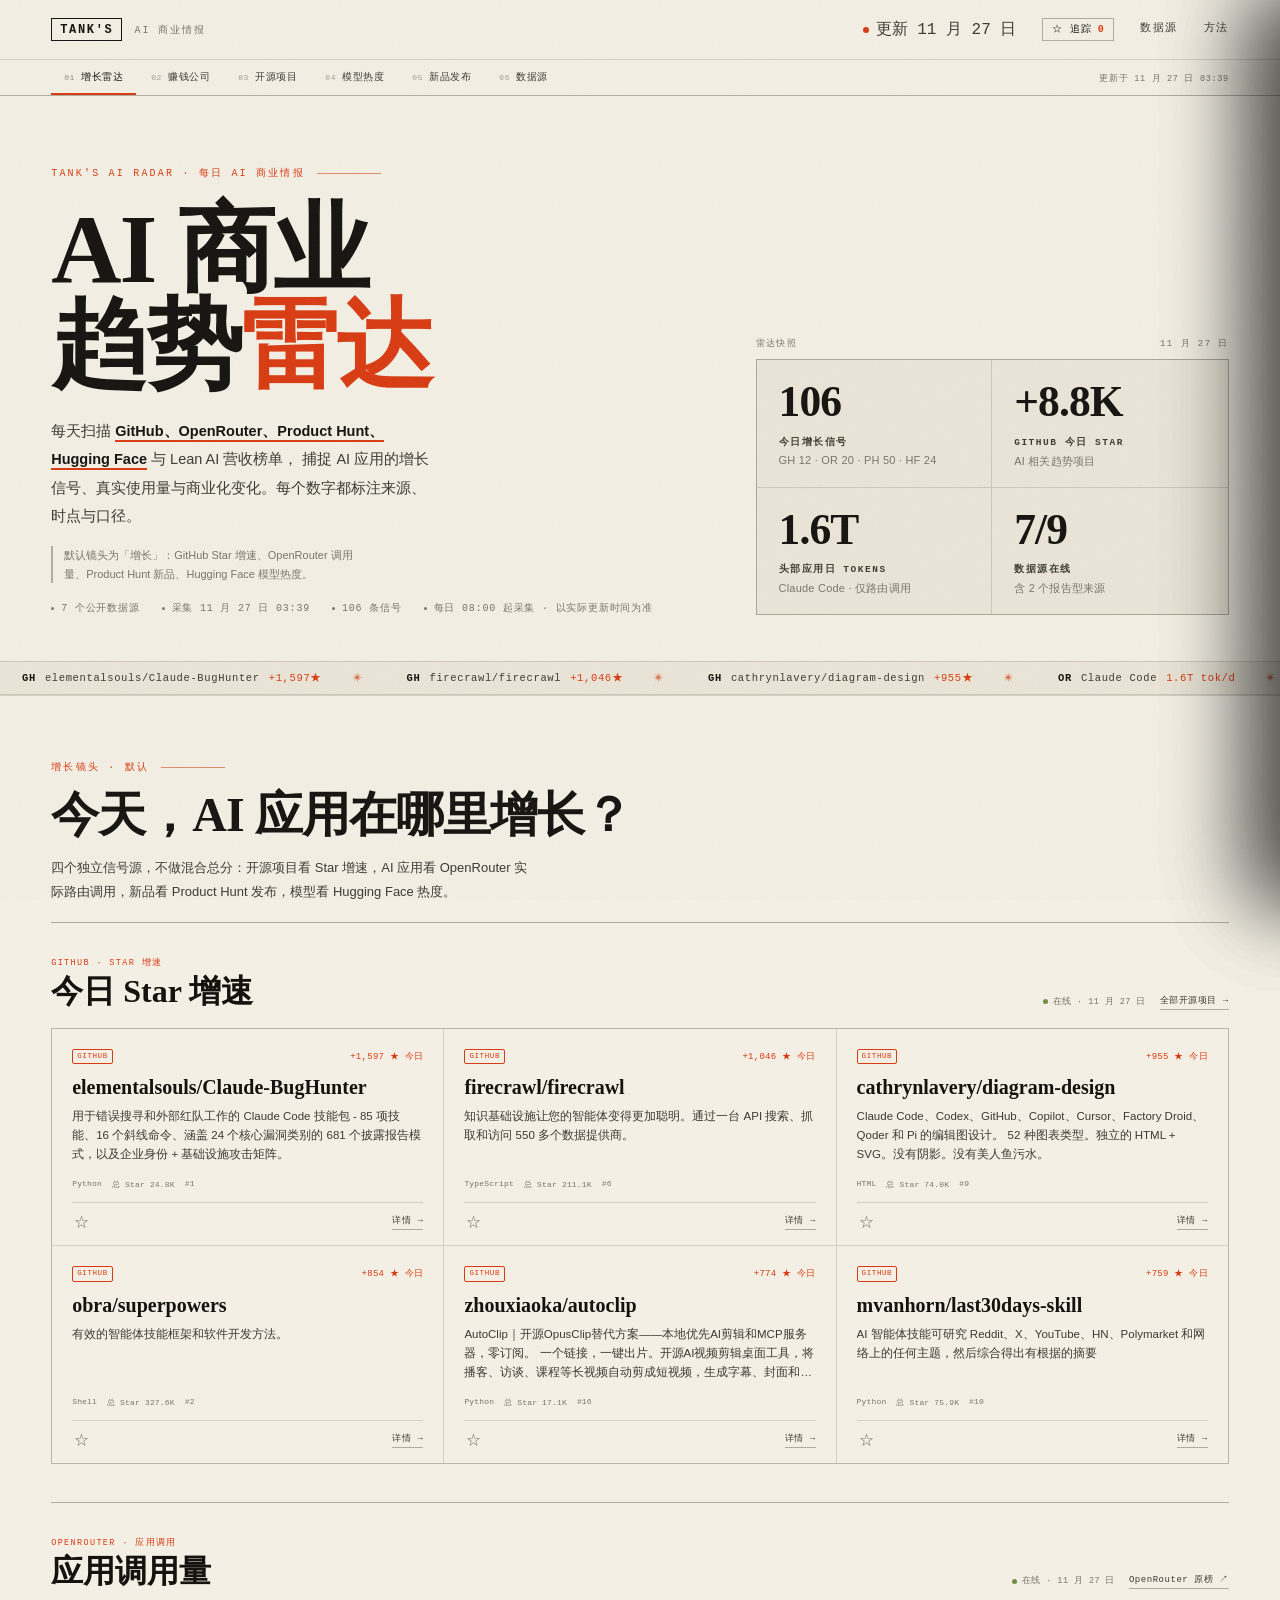
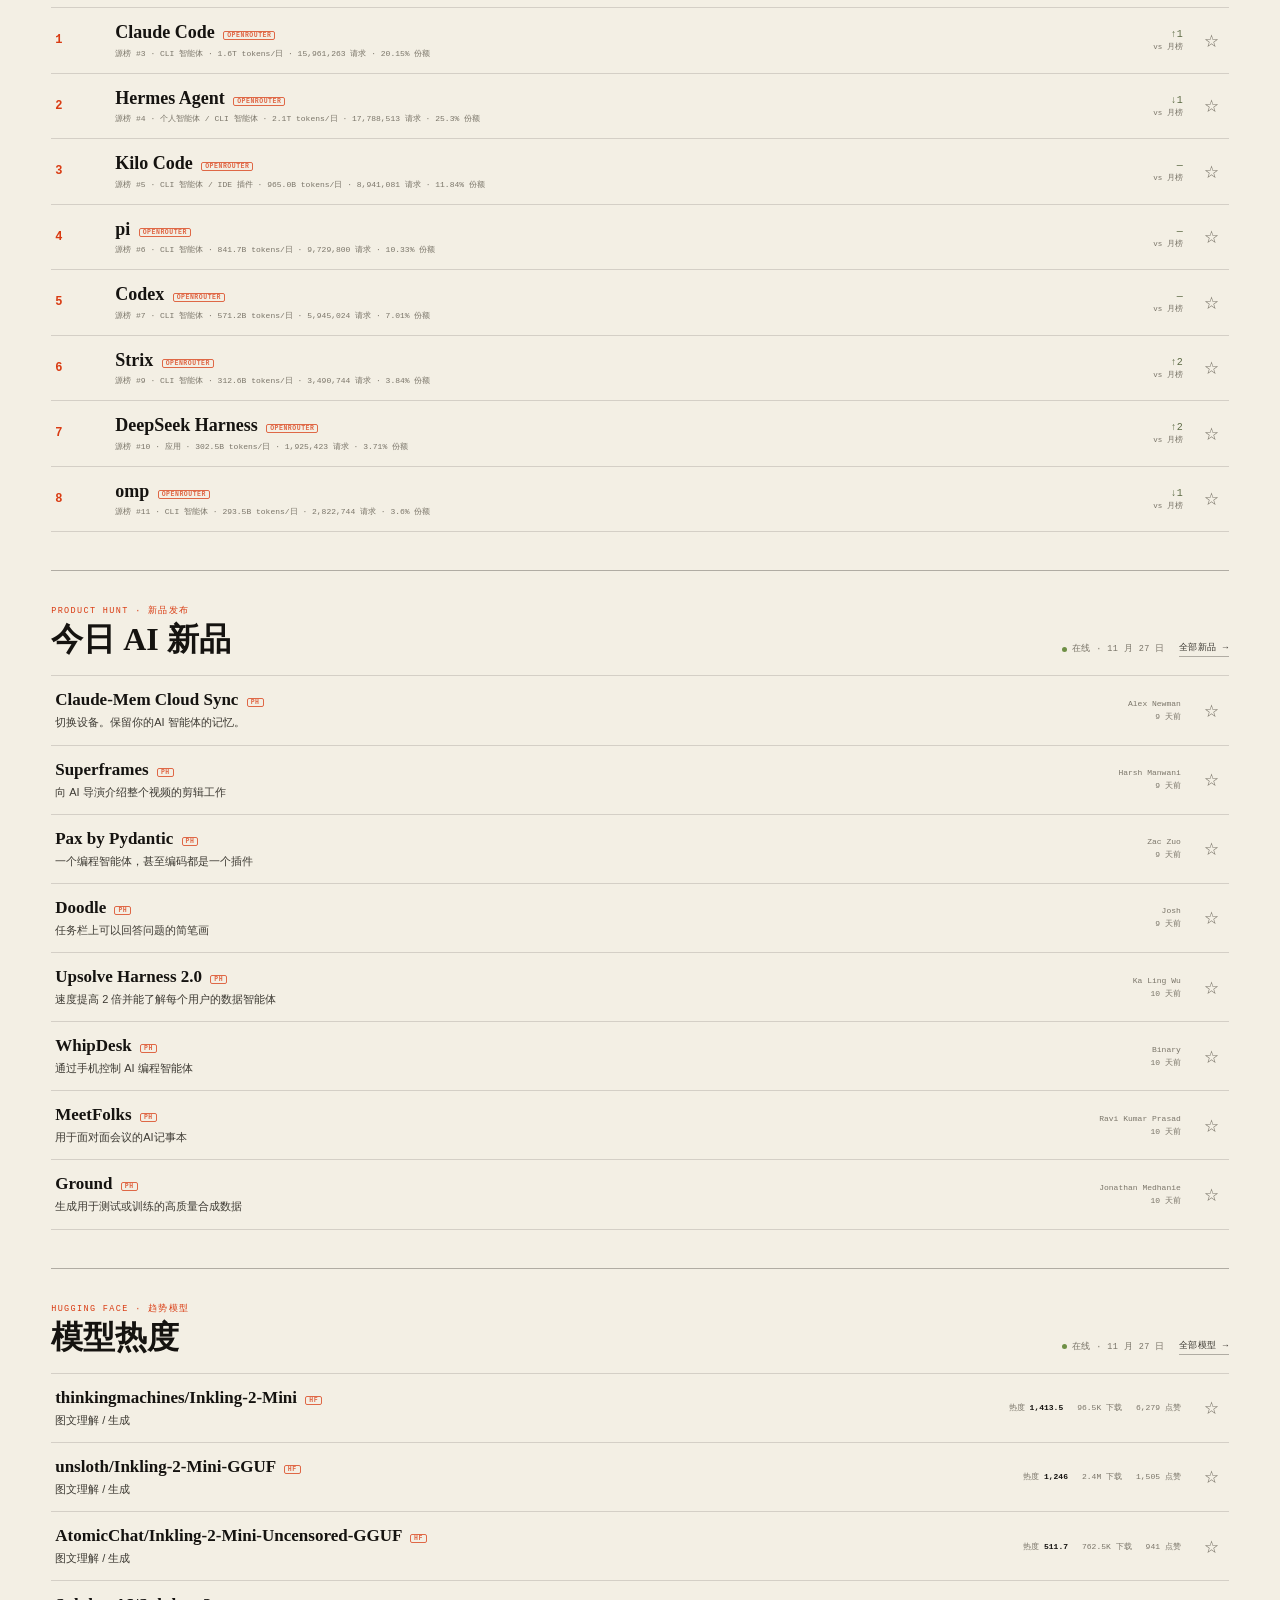
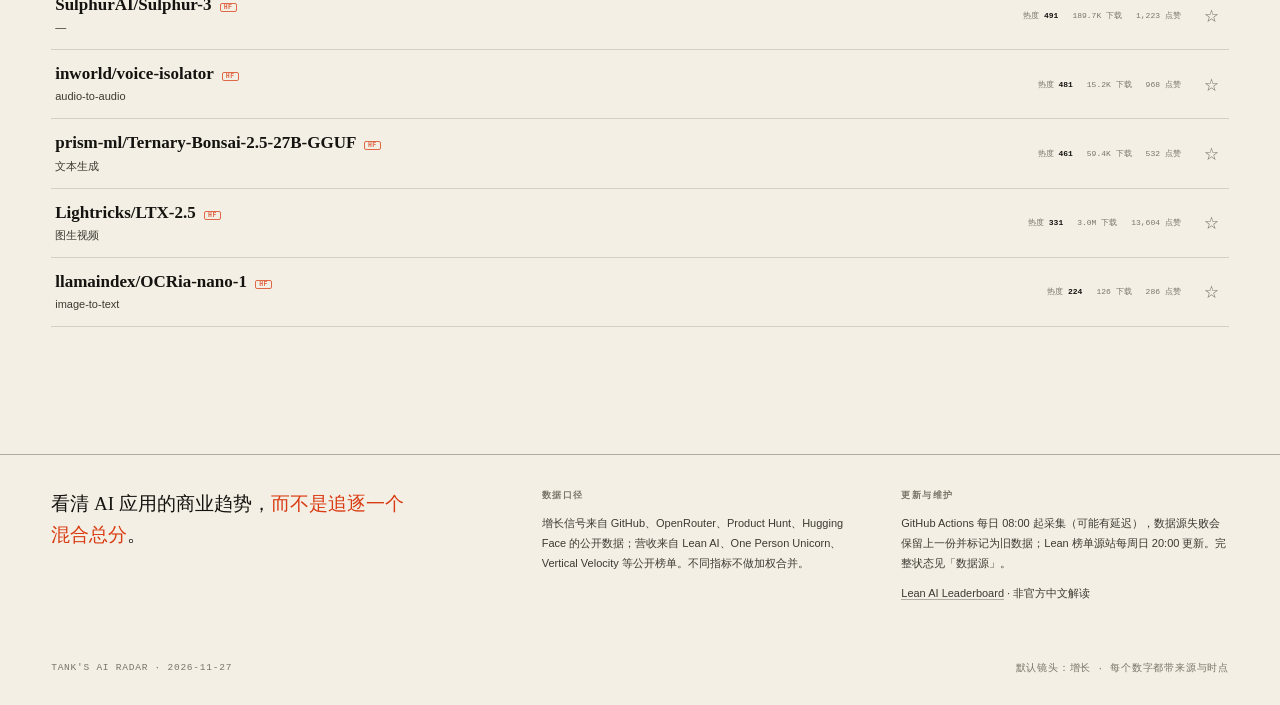
